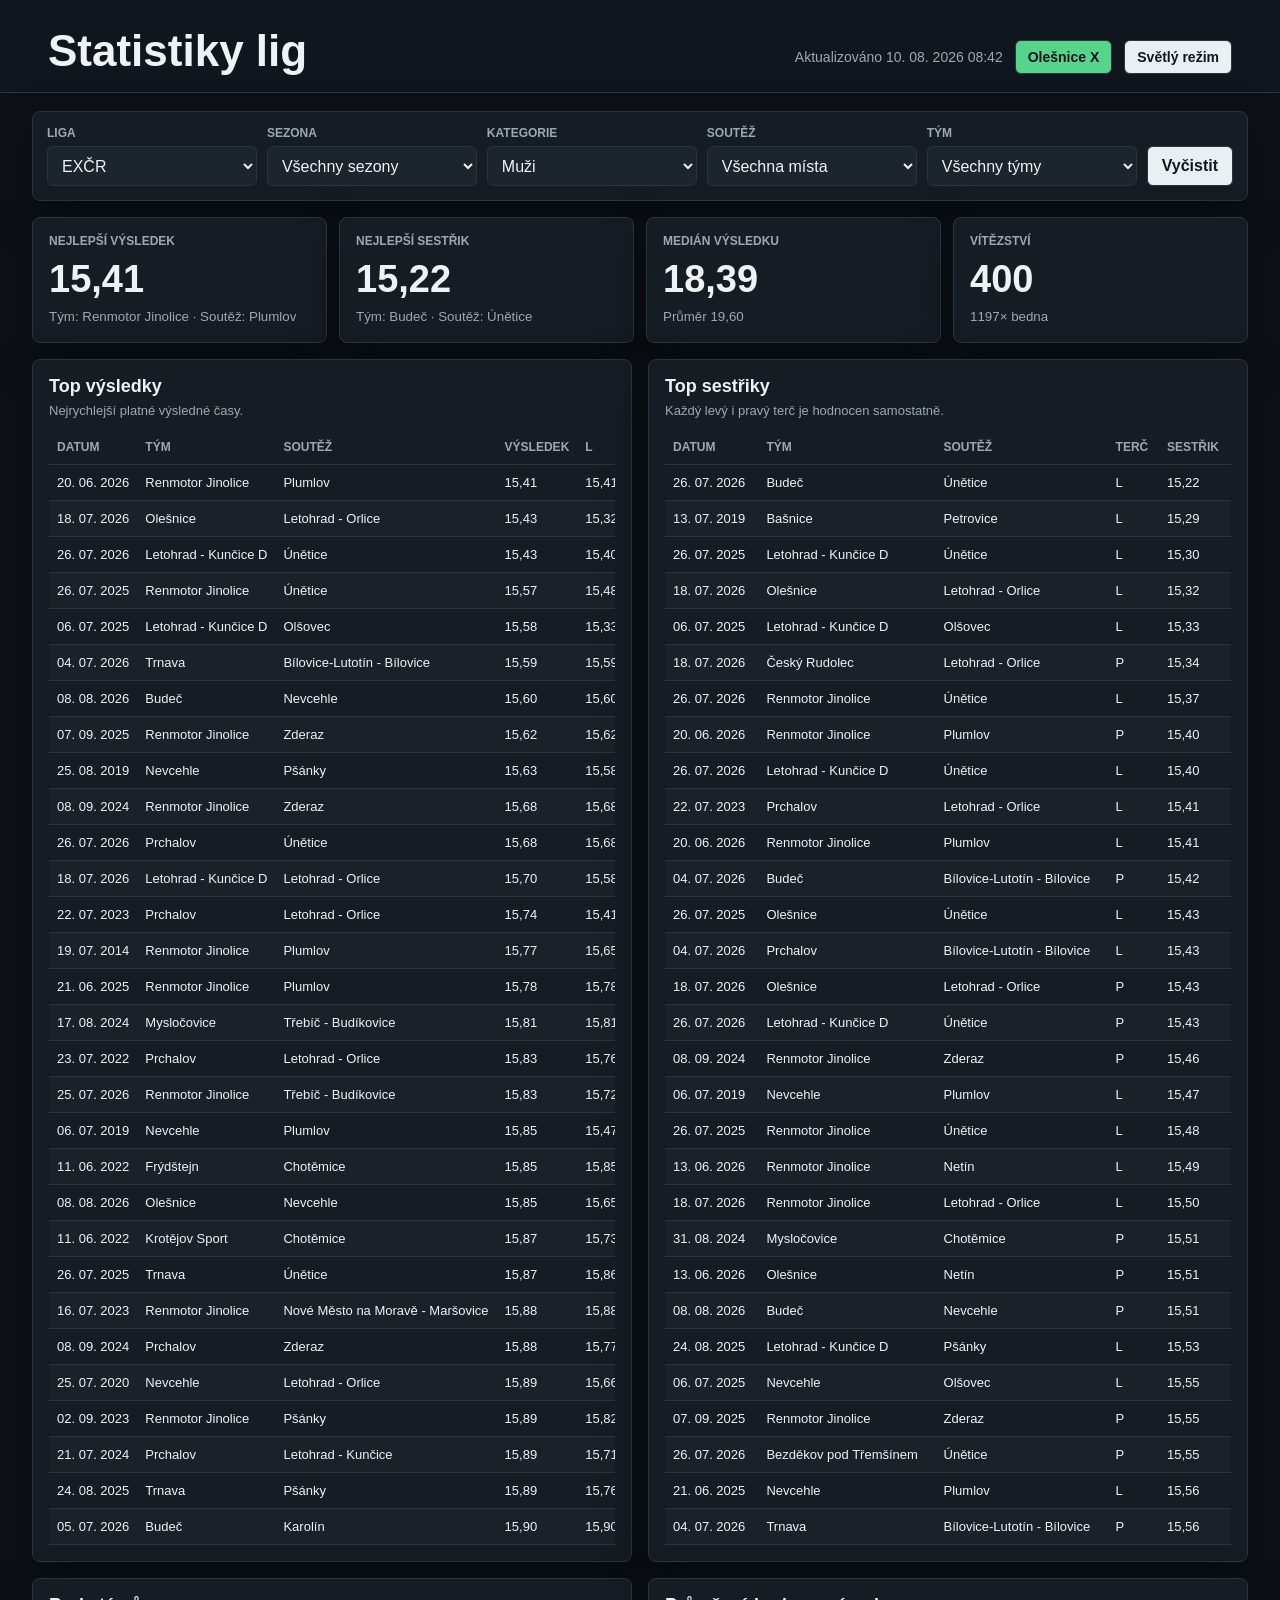
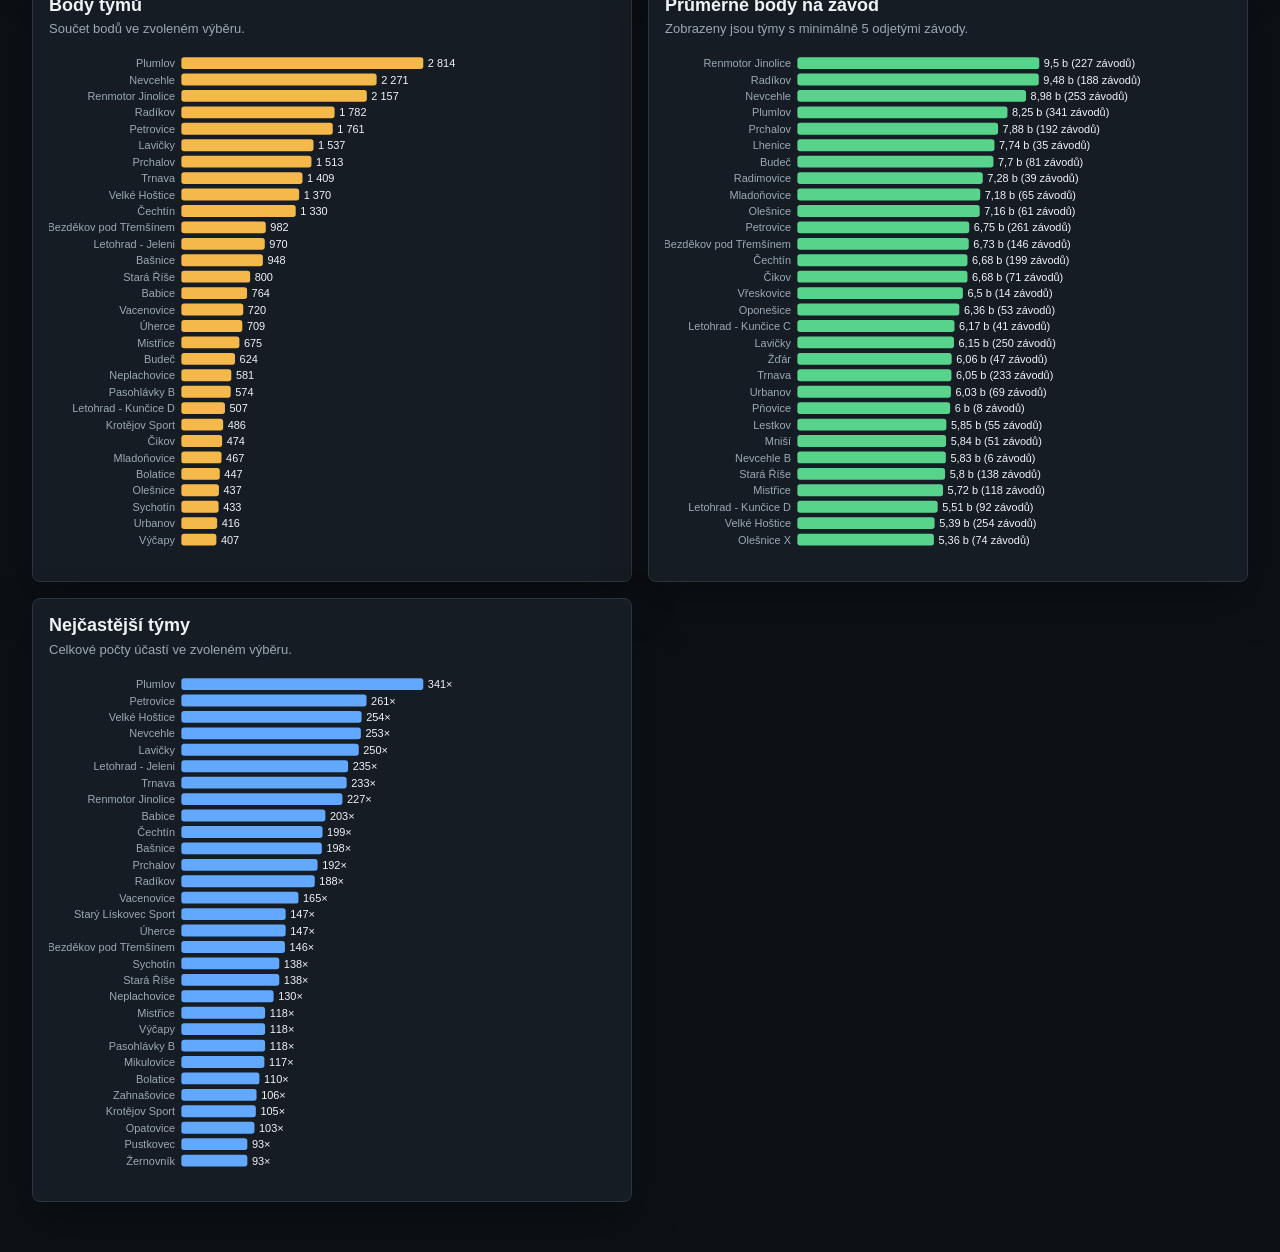
==== firesport/index.html @ e8103fd2 "add results 10082026" ====
<!doctype html>
<html lang="cs">
<head>
  <meta charset="utf-8">
  <meta name="viewport" content="width=device-width,initial-scale=1">
  <meta http-equiv="Cache-Control" content="no-cache, no-store, must-revalidate">
  <meta http-equiv="Pragma" content="no-cache">
  <meta http-equiv="Expires" content="0">
  <meta name="build-version" content="20260810084206">
  <title>Statistiky lig</title>
  <style>
* {
  box-sizing: border-box;
}

:root {
  color-scheme: dark;
  --bg: #0d1116;
  --panel: #161c23;
  --panel-strong: #1c242d;
  --topbar: #10161d;
  --ink: #eef3f6;
  --muted: #9aa9b5;
  --line: #2b3540;
  --axis: #3a4652;
  --blue: #62a8ff;
  --red: #ff6f7b;
  --green: #58d38c;
  --amber: #f5b84b;
  --violet: #b99cff;
  --button-bg: #e8f0f4;
  --button-ink: #10161d;
  --tooltip-bg: #111820;
  --shadow: 0 18px 46px rgba(0, 0, 0, .36);
}

body[data-theme="light"] {
  color-scheme: light;
  --bg: #f5f7f8;
  --panel: #ffffff;
  --panel-strong: #eef3f6;
  --topbar: #ffffff;
  --ink: #172026;
  --muted: #66757f;
  --line: #d8e0e4;
  --axis: #cbd5da;
  --blue: #2468a2;
  --red: #c94d4d;
  --green: #31755a;
  --amber: #b96f24;
  --violet: #7560a8;
  --button-bg: #172026;
  --button-ink: #ffffff;
  --tooltip-bg: #ffffff;
  --shadow: 0 18px 40px rgba(31, 44, 52, .10);
}

body {
  margin: 0;
  min-width: 320px;
  font-family: Arial, Helvetica, sans-serif;
  color: var(--ink);
  background: var(--bg);
}

.topbar {
  display: flex;
  align-items: flex-end;
  justify-content: space-between;
  gap: 24px;
  padding: 28px clamp(18px, 4vw, 48px) 18px;
  background: var(--topbar);
  border-bottom: 1px solid var(--line);
}

.eyebrow {
  margin: 0 0 6px;
  color: var(--green);
  font-size: 13px;
  font-weight: 700;
  text-transform: uppercase;
}

h1, h2, p {
  margin: 0;
}

h1 {
  font-size: clamp(26px, 4vw, 44px);
  line-height: 1.05;
}

h2 {
  font-size: 18px;
  line-height: 1.2;
}

.topbar__meta {
  display: flex;
  align-items: center;
  gap: 12px;
  color: var(--muted);
  font-size: 14px;
  white-space: nowrap;
}

.themeToggle {
  width: auto;
  min-height: 34px;
  padding: 0 12px;
  border-radius: 6px;
}

.dashboardLink {
  display: inline-flex;
  align-items: center;
  min-height: 34px;
  padding: 0 12px;
  border: 1px solid var(--line);
  border-radius: 6px;
  background: var(--green);
  color: #10161d;
  font-size: 14px;
  font-weight: 700;
  text-decoration: none;
}

main {
  width: min(1480px, 100%);
  margin: 0 auto;
  padding: 18px clamp(14px, 3vw, 32px) 34px;
}

.filters {
  display: grid;
  grid-template-columns: repeat(4, minmax(160px, 1fr)) auto;
  gap: 10px;
  align-items: end;
  padding: 14px;
  margin-bottom: 16px;
  background: var(--panel);
  border: 1px solid var(--line);
  border-radius: 8px;
  box-shadow: var(--shadow);
}

label span {
  display: block;
  margin-bottom: 6px;
  color: var(--muted);
  font-size: 12px;
  font-weight: 700;
  text-transform: uppercase;
}

select, button {
  width: 100%;
  min-height: 40px;
  border: 1px solid var(--line);
  border-radius: 6px;
  background: var(--panel-strong);
  color: var(--ink);
  font: inherit;
}

select {
  padding: 0 10px;
}

button {
  padding: 0 14px;
  cursor: pointer;
  font-weight: 700;
  background: var(--button-bg);
  color: var(--button-ink);
}

.kpis {
  display: grid;
  grid-template-columns: repeat(5, minmax(0, 1fr));
  gap: 12px;
  margin-bottom: 16px;
}

.kpi, .panel {
  background: var(--panel);
  border: 1px solid var(--line);
  border-radius: 8px;
  box-shadow: var(--shadow);
}

.kpi {
  min-height: 126px;
  padding: 16px;
}

.kpi span {
  display: block;
  color: var(--muted);
  font-size: 12px;
  font-weight: 700;
  text-transform: uppercase;
}

.kpi strong {
  display: block;
  margin-top: 12px;
  font-size: clamp(26px, 4vw, 38px);
  line-height: 1;
}

.kpi small {
  display: block;
  margin-top: 10px;
  color: var(--muted);
  line-height: 1.35;
}

.grid {
  display: grid;
  grid-template-columns: repeat(2, minmax(0, 1fr));
  gap: 16px;
  margin-bottom: 16px;
}

.grid--main {
  grid-template-columns: 1.35fr 1fr;
}

.panel--wide {
  grid-row: span 2;
}

.panel {
  min-width: 0;
  padding: 16px;
}

.panel__head {
  display: flex;
  align-items: start;
  justify-content: space-between;
  gap: 16px;
  margin-bottom: 12px;
}

.panel__head p {
  margin-top: 5px;
  color: var(--muted);
  font-size: 13px;
}

.panel__head select {
  width: 190px;
}

.chart {
  width: 100%;
  min-height: 285px;
  overflow: hidden;
}

.chart--line {
  min-height: 594px;
}

svg {
  display: block;
  width: 100%;
  height: 100%;
  min-height: inherit;
}

.axis, .gridline {
  stroke: var(--axis);
  stroke-width: 1;
}

.gridline {
  opacity: .65;
}

.axisText {
  fill: #9aa9b5;
  font-size: 12px;
}

.legend {
  display: flex;
  flex-wrap: wrap;
  gap: 10px 16px;
  margin-top: 10px;
  color: var(--muted);
  font-size: 13px;
}

.legend i {
  display: inline-block;
  width: 10px;
  height: 10px;
  margin-right: 6px;
  border-radius: 50%;
  vertical-align: -1px;
}

.tables {
  display: grid;
  grid-template-columns: repeat(2, minmax(0, 1fr));
  gap: 16px;
}

.tableWrap {
  overflow-x: auto;
}

table {
  width: 100%;
  border-collapse: collapse;
  font-size: 13px;
}

th, td {
  padding: 10px 8px;
  border-bottom: 1px solid var(--line);
  text-align: left;
  white-space: nowrap;
}

tbody tr:nth-child(even) {
  background: rgba(255, 255, 255, .025);
}

th {
  color: var(--muted);
  font-size: 12px;
  text-transform: uppercase;
}

.empty {
  display: grid;
  min-height: 220px;
  place-items: center;
  color: var(--muted);
  border: 1px dashed var(--line);
  border-radius: 8px;
}

.tooltip {
  position: fixed;
  z-index: 20;
  pointer-events: none;
  max-width: 260px;
  padding: 9px 10px;
  border: 1px solid var(--line);
  border-radius: 6px;
  background: var(--tooltip-bg);
  color: var(--ink);
  box-shadow: var(--shadow);
  font-size: 13px;
  line-height: 1.35;
}

@media (max-width: 1060px) {
  .filters, .kpis, .grid, .grid--main, .tables {
    grid-template-columns: 1fr 1fr;
  }

  .panel--wide {
    grid-row: auto;
    grid-column: 1 / -1;
  }

  .chart--line {
    min-height: 360px;
  }
}

@media (max-width: 720px) {
  .topbar {
    display: block;
  }

  .topbar__meta {
    margin-top: 12px;
  }

  .filters, .kpis, .grid, .grid--main, .tables {
    grid-template-columns: 1fr;
  }

  .panel__head {
    display: block;
  }

  .panel__head select {
    width: 100%;
    margin-top: 10px;
  }

  .chart, .chart--line {
    min-height: 330px;
  }
}

.filters{grid-template-columns:repeat(5,minmax(140px,1fr)) auto}
.tables{margin-bottom:16px}
.kpis{grid-template-columns:repeat(4,minmax(0,1fr))}
.barLabel{fill:var(--muted);font-size:12px}
.valueLabel{fill:var(--ink);font-size:12px}
.leagueButtons{display:flex;gap:8px}
.leagueButtons button{min-width:74px}
.leagueButtons button.active{background:var(--green);color:#07140d;border-color:var(--green)}
@media(max-width:1060px){.filters,.kpis{grid-template-columns:1fr 1fr}}
@media(max-width:720px){.filters,.kpis{grid-template-columns:1fr}.leagueButtons{width:100%}}
  </style>
</head>
<body data-theme="dark">
  <header class="topbar">
    <div><h1>Statistiky lig</h1></div>
    <div class="topbar__meta">
      <span id="lastUpdated">Aktualizováno 10. 08. 2026 08:42</span>
      <a class="dashboardLink" href="../">Olešnice X</a>
      <button id="themeToggle" class="themeToggle" type="button"><span id="themeToggleText">Světlý režim</span></button>
    </div>
  </header>
  <main>
    <section class="filters" aria-label="Filtry">
      <label><span>Liga</span><select id="leagueFilter"><option value="excr">EXČR</option><option value="onl">ONL</option></select></label>
      <label><span>Sezona</span><select id="seasonFilter"></select></label>
      <label><span>Kategorie</span><select id="categoryFilter"><option value="ADULT_MEN">Muži</option><option value="ADULT_WOMEN">Ženy</option></select></label>
      <label><span>Soutěž</span><select id="eventFilter"></select></label>
      <label><span>Tým</span><select id="teamFilter"></select></label>
      <button id="resetFilters" type="button">Vyčistit</button>
    </section>

    <section class="kpis" aria-label="Souhrn">
      <article class="kpi"><span>Nejlepší výsledek</span><strong id="kpiBestResult">-</strong><small id="kpiBestResultDetail">-</small></article>
      <article class="kpi"><span>Nejlepší sestřik</span><strong id="kpiBestHit">-</strong><small id="kpiBestHitDetail">-</small></article>
      <article class="kpi"><span>Medián výsledku</span><strong id="kpiMedianResult">-</strong><small id="kpiAvgResult">-</small></article>
      <article class="kpi"><span>Vítězství</span><strong id="kpiWins">-</strong><small id="kpiPodiums">-</small></article>
    </section>

    <section class="tables">
      <article class="panel"><div class="panel__head"><div><h2>Top výsledky</h2><p>Nejrychlejší platné výsledné časy.</p></div></div><div class="tableWrap"><table id="topResultsTable"></table></div></article>
      <article class="panel"><div class="panel__head"><div><h2>Top sestřiky</h2><p>Každý levý i pravý terč je hodnocen samostatně.</p></div></div><div class="tableWrap"><table id="topHitsTable"></table></div></article>
    </section>

    <section class="grid">
      <article class="panel"><div class="panel__head"><div><h2>Body týmů</h2><p>Součet bodů ve zvoleném výběru.</p></div></div><div id="pointsChart" class="chart"></div></article>
      <article class="panel"><div class="panel__head"><div><h2>Průměrné body na závod</h2><p>Zobrazeny jsou týmy s minimálně 5 odjetými závody.</p></div></div><div id="averagePointsChart" class="chart"></div></article>
      <article class="panel"><div class="panel__head"><div><h2>Nejčastější týmy</h2><p>Celkové počty účastí ve zvoleném výběru.</p></div></div><div id="teamsChart" class="chart"></div></article>
    </section>
  </main>
  <script>const DATA={"events":[{"l":"excr","y":1996,"id":"00r7sznyw00hqz549dpbfftng2","n":"Memoriál Josefa Spurného","d":"1996-05-25","p":"Brněnec","u":"https://firesport.cz/ligy/excr/souteze/pu/brnenec-1996_00r7sznyw00hqz549dpbfftng2/vysledky"},{"l":"excr","y":1996,"id":"00r8y180w0xbv2p6ysnsxkgvrw","n":"Pohár vítězů pohárů","d":"1996-06-08","p":"Karolinka","u":"https://firesport.cz/ligy/excr/souteze/pu/karolinka-1996_00r8y180w0xbv2p6ysnsxkgvrw/vysledky"},{"l":"excr","y":1996,"id":"00r9g211w09g1sxvp5a4wrm2n2","n":"O černého výra","d":"1996-06-15","p":"Olomouc - Černovír","u":"https://firesport.cz/ligy/excr/souteze/pu/olomouc-cernovir-1996_00r9g211w09g1sxvp5a4wrm2n2/vysledky"},{"l":"excr","y":1996,"id":"00r9jmdrw0qa7s6ad1zn083cam","n":"O putovní pohár SDH Trnov","d":"1996-06-16","p":"Trnov","u":"https://firesport.cz/ligy/excr/souteze/pu/trnov-1996_00r9jmdrw0qa7s6ad1zn083cam/vysledky"},{"l":"excr","y":1996,"id":"00ram3k3w0zq72b1drdtkrn0xv","n":"O putovní pohár Nové Vsi","d":"1996-06-29","p":"Ostrava - Nová Ves","u":"https://firesport.cz/ligy/excr/souteze/pu/ostrava-nova-ves-1996_00ram3k3w0zq72b1drdtkrn0xv/vysledky"},{"l":"excr","y":1996,"id":"00rapnztw077cdqez582wkr5kn","n":"O putovní pohár SDH","d":"1996-06-30","p":"Radíkov","u":"https://firesport.cz/ligy/excr/souteze/pu/radikov-1996_00rapnztw077cdqez582wkr5kn/vysledky"},{"l":"excr","y":1996,"id":"00rb64c4w0ecg7z2tdzexy6gbm","n":"O pohár SDH","d":"1996-07-06","p":"Velké Hoštice","u":"https://firesport.cz/ligy/excr/souteze/pu/velke-hostice-1996_00rb64c4w0ecg7z2tdzexy6gbm/vysledky"},{"l":"excr","y":1996,"id":"00rbr555w05w12b4w6e7b8rfck","n":"Memoriál Mikuláše Bábika a Memoriál Josefa Valíčka","d":"1996-07-13","p":"Vacenovice","u":"https://firesport.cz/ligy/excr/souteze/pu/vacenovice-1996_00rbr555w05w12b4w6e7b8rfck/vysledky"},{"l":"excr","y":1996,"id":"00rbtqhww0ej02kerbv2s50bsa","n":"Putovní pohár starosty obce","d":"1996-07-14","p":"Mistřice","u":"https://firesport.cz/ligy/excr/souteze/pu/mistrice-1996_00rbtqhww0ej02kerbv2s50bsa/vysledky"},{"l":"excr","y":1996,"id":"00rcw6q7w0jr33017vc16yr775","n":"O putovní pohár starosty SDH","d":"1996-07-27","p":"Studénka - Butovice","u":"https://firesport.cz/ligy/excr/souteze/pu/studenka-butovice-1996_00rcw6q7w0jr33017vc16yr775/vysledky"},{"l":"excr","y":1996,"id":"00rej92aw0ym2rmjx8hyy9f4an","n":"Extraliga České republiky v požárním útoku","d":"1996-08-17","p":"Mikulovice","u":"https://firesport.cz/ligy/excr/souteze/pu/mikulovice-1996_00rej92aw0ym2rmjx8hyy9f4an/vysledky"},{"l":"excr","y":1996,"id":"00remvf1w0xfrpjz8w4zr9e3bv","n":"O pohár starosty obce","d":"1996-08-18","p":"Sádek","u":"https://firesport.cz/ligy/excr/souteze/pu/sadek-1996_00remvf1w0xfrpjz8w4zr9e3bv/vysledky"},{"l":"excr","y":1996,"id":"00rf49vbw0mn3pzk45g28b4wta","n":"Sychrovský pohár","d":"1996-08-24","p":"Radimovice","u":"https://firesport.cz/ligy/excr/souteze/pu/radimovice-1996_00rf49vbw0mn3pzk45g28b4wta/vysledky"},{"l":"excr","y":1996,"id":"00rgaxt4w0cng4r9gykscgb2y0","n":"O pohár SDH","d":"1996-09-08","p":"Tečovice","u":"https://firesport.cz/ligy/excr/souteze/pu/tecovice-1996_00rgaxt4w0cng4r9gykscgb2y0/vysledky"},{"l":"excr","y":1997,"id":"00s5n94kw0gf145h1d27q63nh1","n":"Memoriál Josefa Spurného","d":"1997-05-31","p":"Brněnec","u":"https://firesport.cz/ligy/excr/souteze/pu/brnenec-1997_00s5n94kw0gf145h1d27q63nh1/vysledky"},{"l":"excr","y":1997,"id":"00s679xmw03e15s8e4kagn2amq","n":"Pohár vítězů pohárů","d":"1997-06-07","p":"Karolinka","u":"https://firesport.cz/ligy/excr/souteze/pu/karolinka-1997_00s679xmw03e15s8e4kagn2amq/vysledky"},{"l":"excr","y":1997,"id":"00s69wabw01tf4489680et0tbc","n":"O putovní pohár SDH Bludov","d":"1997-06-08","p":"Bludov","u":"https://firesport.cz/ligy/excr/souteze/pu/bludov-1997_00s69wabw01tf4489680et0tbc/vysledky"},{"l":"excr","y":1997,"id":"00s7xc8qw0j51n8mwb1zq0j7fe","n":"O putovní pohár starosty SDH","d":"1997-06-28","p":"Studénka - Butovice","u":"https://firesport.cz/ligy/excr/souteze/pu/studenka-butovice-1997_00s7xc8qw0j51n8mwb1zq0j7fe/vysledky"},{"l":"excr","y":1997,"id":"00s7zynew09aq8zvcan00vm2mm","n":"O pohár starosty SDH","d":"1997-06-29","p":"Radíkov","u":"https://firesport.cz/ligy/excr/souteze/pu/radikov-1997_00s7zynew09aq8zvcan00vm2mm/vysledky"},{"l":"excr","y":1997,"id":"00s8fd1rw0njps39292wypf85v","n":"O putovní pohár Nové Vsi","d":"1997-07-05","p":"Ostrava - Nová Ves","u":"https://firesport.cz/ligy/excr/souteze/pu/ostrava-nova-ves-1997_00s8fd1rw0njps39292wypf85v/vysledky"},{"l":"excr","y":1997,"id":"00s8hzefw0pqm6rvphrc5v7grk","n":"O pohár SDH","d":"1997-07-06","p":"Velké Hoštice","u":"https://firesport.cz/ligy/excr/souteze/pu/velke-hostice-1997_00s8hzefw0pqm6rvphrc5v7grk/vysledky"},{"l":"excr","y":1997,"id":"00sb9gyxw015r374f0w8qnsw5x","n":"Extraliga České republiky v požárním útoku","d":"1997-08-09","p":"Mikulovice","u":"https://firesport.cz/ligy/excr/souteze/pu/mikulovice-1997_00sb9gyxw015r374f0w8qnsw5x/vysledky"},{"l":"excr","y":1997,"id":"00sbvhqyw02stakk3h4a47nxdg","n":"Kunčický pohár","d":"1997-08-16","p":"Letohrad - Kunčice","u":"https://firesport.cz/ligy/excr/souteze/pu/letohrad-kuncice-1997_00sbvhqyw02stakk3h4a47nxdg/vysledky"},{"l":"excr","y":1997,"id":"00sby44nw00k462gcdxy0b1w5d","n":"O pohár starosty obce","d":"1997-08-17","p":"Sádek","u":"https://firesport.cz/ligy/excr/souteze/pu/sadek-1997_00sby44nw00k462gcdxy0b1w5d/vysledky"},{"l":"excr","y":1997,"id":"00scdjgzw09yb1frfsd3ttwczj","n":"Sychrovský pohár","d":"1997-08-23","p":"Radimovice","u":"https://firesport.cz/ligy/excr/souteze/pu/radimovice-1997_00scdjgzw09yb1frfsd3ttwczj/vysledky"},{"l":"excr","y":1997,"id":"00sdhm31w03rx893sqmt04kg4q","n":"Extraliga České republiky v požárním útoku","d":"1997-09-06","p":"Bystřice pod Hostýnem - Rychlov","u":"https://firesport.cz/ligy/excr/souteze/pu/bystrice-pod-hostynem-rychlov-1997_00sdhm31w03rx893sqmt04kg4q/vysledky"},{"l":"excr","y":1997,"id":"00sdm6frw0a4w5kjtn20t8axg7","n":"Pohár starosty obce Mistřice","d":"1997-09-07","p":"Mistřice","u":"https://firesport.cz/ligy/excr/souteze/pu/mistrice-1997_00sdm6frw0a4w5kjtn20t8axg7/vysledky"},{"l":"excr","y":1997,"id":"00se3mw2w0kan6k733xaxcew01","n":"Memoriál Mikuláše Bábika a Memoriál Josefa Valíčka","d":"1997-09-13","p":"Vacenovice","u":"https://firesport.cz/ligy/excr/souteze/pu/vacenovice-1997_00se3mw2w0kan6k733xaxcew01/vysledky"},{"l":"excr","y":1998,"id":"00t2yht7w057z5r16mq8nj58g1","n":"Pohár vítězů pohárů","d":"1998-05-30","p":"Karolinka","u":"https://firesport.cz/ligy/excr/souteze/pu/karolinka-1998_00t2yht7w057z5r16mq8nj58g1/vysledky"},{"l":"excr","y":1998,"id":"00t3gjk8w0n3eesgrex1snsa1q","n":"Memoriál Josefa Spurného","d":"1998-06-06","p":"Brněnec","u":"https://firesport.cz/ligy/excr/souteze/pu/brnenec-1998_00t3gjk8w0n3eesgrex1snsa1q/vysledky"},{"l":"excr","y":1998,"id":"00t56mybw096sm4nwb6aaswbzc","n":"Putovní pohár Obecního úřadu Opatovice","d":"1998-06-27","p":"Opatovice","u":"https://firesport.cz/ligy/excr/souteze/pu/opatovice-1998_00t56mybw096sm4nwb6aaswbzc/vysledky"},{"l":"excr","y":1998,"id":"00t597b2w0cwyj17sjn60tjr6v","n":"O putovní pohár SDH","d":"1998-06-28","p":"Radíkov","u":"https://firesport.cz/ligy/excr/souteze/pu/radikov-1998_00t597b2w0cwyj17sjn60tjr6v/vysledky"},{"l":"excr","y":1998,"id":"00t6apgdw0kdfn56w3prmkmgbe","n":"Memoriál Mikuláše Bábika a Memoriál Josefa Valíčka","d":"1998-07-11","p":"Vacenovice","u":"https://firesport.cz/ligy/excr/souteze/pu/vacenovice-1998_00t6apgdw0kdfn56w3prmkmgbe/vysledky"},{"l":"excr","y":1998,"id":"00t6d8x4w0pqtj5ekzc786k4n5","n":"Pohár starosty obce Mistřice","d":"1998-07-12","p":"Mistřice","u":"https://firesport.cz/ligy/excr/souteze/pu/mistrice-1998_00t6d8x4w0pqtj5ekzc786k4n5/vysledky"},{"l":"excr","y":1998,"id":"00t6wq9ew0ev904mm6d5arye38","n":"O pohár SDH","d":"1998-07-18","p":"Velké Hoštice","u":"https://firesport.cz/ligy/excr/souteze/pu/velke-hostice-1998_00t6wq9ew0ev904mm6d5arye38/vysledky"},{"l":"excr","y":1998,"id":"00t94tdjw0dwbkz120w4bqj3kq","n":"O pohár starosty obce","d":"1998-08-15","p":"Sádek","u":"https://firesport.cz/ligy/excr/souteze/pu/sadek-1998_00t94tdjw0dwbkz120w4bqj3kq/vysledky"},{"l":"excr","y":1998,"id":"00t97ct9w0rnhcb2b5kjyb878t","n":"Soutěž v požárním útoku","d":"1998-08-16","p":"Velké Meziříčí","u":"https://firesport.cz/ligy/excr/souteze/pu/velke-mezirici-1998_00t97ct9w0rnhcb2b5kjyb878t/vysledky"},{"l":"excr","y":1998,"id":"00t9pv6kw0cznwqn8ymw8j20qd","n":"Sychrovský pohár","d":"1998-08-22","p":"Radimovice","u":"https://firesport.cz/ligy/excr/souteze/pu/radimovice-1998_00t9pv6kw0cznwqn8ymw8j20qd/vysledky"},{"l":"excr","y":1998,"id":"00tatwrnw0s1krkak94g2tqhs9","n":"Extraliga České republiky v požárním útoku","d":"1998-09-05","p":"Bystřice pod Hostýnem - Rychlov","u":"https://firesport.cz/ligy/excr/souteze/pu/bystrice-pod-hostynem-rychlov-1998_00tatwrnw0s1krkak94g2tqhs9/vysledky"},{"l":"excr","y":1998,"id":"00taxf5cw0hv3rw3gaehrvraxc","n":"O pohár starosty obvodu Ostrava-Nová Ves","d":"1998-09-06","p":"Ostrava - Nová Ves","u":"https://firesport.cz/ligy/excr/souteze/pu/ostrava-nova-ves-1998_00taxf5cw0hv3rw3gaehrvraxc/vysledky"},{"l":"excr","y":1998,"id":"00tbcxhpw0wmyr50h5xf8vvwf0","n":"Pohár starosty města Třebíče","d":"1998-09-12","p":"Trhové Sviny - Třebíčko","u":"https://firesport.cz/ligy/excr/souteze/pu/trhove-sviny-trebicko-1998_00tbcxhpw0wmyr50h5xf8vvwf0/vysledky"},{"l":"excr","y":1999,"id":"00v07tfvw0tgpffhdanedf4kn8","n":"O pohár starosty Starého Lískovce","d":"1999-05-29","p":"Brno - Starý Lískovec","u":"https://firesport.cz/ligy/excr/souteze/pu/brno-stary-liskovec-1999_00v07tfvw0tgpffhdanedf4kn8/vysledky"},{"l":"excr","y":1999,"id":"00v0acwjw0sbg8hckfcmhzcbzc","n":"Memoriál Josefa Spurného","d":"1999-05-30","p":"Brněnec","u":"https://firesport.cz/ligy/excr/souteze/pu/brnenec-1999_00v0acwjw0sbg8hckfcmhzcbzc/vysledky"},{"l":"excr","y":1999,"id":"00v0sv8ww0my34tzeet6cj68pd","n":"Pohár vítězů pohárů","d":"1999-06-05","p":"Karolinka","u":"https://firesport.cz/ligy/excr/souteze/pu/karolinka-1999_00v0sv8ww0my34tzeet6cj68pd/vysledky"},{"l":"excr","y":1999,"id":"00v2fxkzw0n02817zabmdp69jx","n":"O putovní pohár obecního zastupitelstva","d":"1999-06-26","p":"Opatovice","u":"https://firesport.cz/ligy/excr/souteze/pu/opatovice-1999_00v2fxkzw0n02817zabmdp69jx/vysledky"},{"l":"excr","y":1999,"id":"00v2jg0pw00dkz11hrys1y9thm","n":"Putovní pohár SDH Radíkov","d":"1999-06-27","p":"Radíkov","u":"https://firesport.cz/ligy/excr/souteze/pu/radikov-1999_00v2jg0pw00dkz11hrys1y9thm/vysledky"},{"l":"excr","y":1999,"id":"00v31yd0w06gqyxb9my53sf2p7","n":"O pohár SDH Rychlov","d":"1999-07-03","p":"Bystřice pod Hostýnem - Rychlov","u":"https://firesport.cz/ligy/excr/souteze/pu/bystrice-pod-hostynem-rychlov-1999_00v31yd0w06gqyxb9my53sf2p7/vysledky"},{"l":"excr","y":1999,"id":"00v34gsqw0vwwf9f3h350sh21j","n":"O pohár SDH","d":"1999-07-04","p":"Velké Hoštice","u":"https://firesport.cz/ligy/excr/souteze/pu/velke-hostice-1999_00v34gsqw0vwwf9f3h350sh21j/vysledky"},{"l":"excr","y":1999,"id":"00v3736ew0j3ddjjcwdfb23htr","n":"O pohár starosty obvodu Ostrava-Nová Ves","d":"1999-07-05","p":"Ostrava - Polanka nad Odrou","u":"https://firesport.cz/ligy/excr/souteze/pu/ostrava-polanka-nad-odrou-1999_00v3736ew0j3ddjjcwdfb23htr/vysledky"},{"l":"excr","y":1999,"id":"00v3kz61w0vzy1cbm737gyc745","n":"Memoriál Mikuláše Bábika a Memoriál Josefa Valíčka","d":"1999-07-10","p":"Vacenovice","u":"https://firesport.cz/ligy/excr/souteze/pu/vacenovice-1999_00v3kz61w0vzy1cbm737gyc745/vysledky"},{"l":"excr","y":1999,"id":"00v45zz2w0sce7f0dwk7q91pw4","n":"O putovní pohár SDH Petrovice","d":"1999-07-17","p":"Petrovice","u":"https://firesport.cz/ligy/excr/souteze/pu/petrovice-1999_00v45zz2w0sce7f0dwk7q91pw4/vysledky"},{"l":"excr","y":1999,"id":"00v48jbsw0bhcjfca2gfpn33pb","n":"O pohár starosty obce Čechtín","d":"1999-07-18","p":"Čechtín","u":"https://firesport.cz/ligy/excr/souteze/pu/cechtin-1999_00v48jbsw0bhcjfca2gfpn33pb/vysledky"},{"l":"excr","y":1999,"id":"00v6gnfxw09fnpsn85xbhfrxzr","n":"O pohár starosty obce","d":"1999-08-15","p":"Sádek","u":"https://firesport.cz/ligy/excr/souteze/pu/sadek-1999_00v6gnfxw09fnpsn85xbhfrxzr/vysledky"},{"l":"excr","y":1999,"id":"00v703w7w0pe45p6jdv0m6pb2f","n":"Sychrovský pohár","d":"1999-08-21","p":"Radimovice","u":"https://firesport.cz/ligy/excr/souteze/pu/radimovice-1999_00v703w7w0pe45p6jdv0m6pb2f/vysledky"},{"l":"excr","y":2000,"id":"00vxh35fw01gd846jta0aq2p9s","n":"O pohár starosty Starého Lískovce","d":"2000-05-27","p":"Brno - Starý Lískovec","u":"https://firesport.cz/ligy/excr/souteze/pu/brno-stary-liskovec-2000_00vxh35fw01gd846jta0aq2p9s/vysledky"},{"l":"excr","y":2000,"id":"00vxknj6w0axk72df64vfs4m4j","n":"Memoriál Josefa Spurného","d":"2000-05-28","p":"Brněnec","u":"https://firesport.cz/ligy/excr/souteze/pu/brnenec-2000_00vxknj6w0axk72df64vfs4m4j/vysledky"},{"l":"excr","y":2000,"id":"00vy33ygw0276v6x3hwg5530hp","n":"Pohár vítězů pohárů","d":"2000-06-03","p":"Karolinka","u":"https://firesport.cz/ligy/excr/souteze/pu/karolinka-2000_00vy33ygw0276v6x3hwg5530hp/vysledky"},{"l":"excr","y":2000,"id":"00vy5pb7w0kdcn2p9t0jmk9kat","n":"O putovní pohár SDH Babice","d":"2000-06-04","p":"Kelč - Babice","u":"https://firesport.cz/ligy/excr/souteze/pu/kelc-babice-2000_00vy5pb7w0kdcn2p9t0jmk9kat/vysledky"},{"l":"excr","y":2000,"id":"00vzs69kw083336engbe3rgvb3","n":"O putovní pohár obecního zastupitelstva","d":"2000-06-24","p":"Opatovice","u":"https://firesport.cz/ligy/excr/souteze/pu/opatovice-2000_00vzs69kw083336engbe3rgvb3/vysledky"},{"l":"excr","y":2000,"id":"00vzvrpaw07pneeq2pr5b80snj","n":"Putovní pohár SDH Radíkov","d":"2000-06-25","p":"Radíkov","u":"https://firesport.cz/ligy/excr/souteze/pu/radikov-2000_00vzvrpaw07pneeq2pr5b80snj/vysledky"},{"l":"excr","y":2000,"id":"00w0x7vnw0hg52np83czybe8rs","n":"Memoriál Mikuláše Bábika a Memoriál Josefa Valíčka","d":"2000-07-08","p":"Vacenovice","u":"https://firesport.cz/ligy/excr/souteze/pu/vacenovice-2000_00w0x7vnw0hg52np83czybe8rs/vysledky"},{"l":"excr","y":2000,"id":"00w0zt8cw0gtjkbb2eg7prcfb1","n":"O putovní pohár starosty obce Mistřice","d":"2000-07-09","p":"Mistřice","u":"https://firesport.cz/ligy/excr/souteze/pu/mistrice-2000_00w0zt8cw0gtjkbb2eg7prcfb1/vysledky"},{"l":"excr","y":2000,"id":"00w1f8mpw098fseky36nfbptmb","n":"O pohár SDH Výčapy","d":"2000-07-15","p":"Výčapy","u":"https://firesport.cz/ligy/excr/souteze/pu/vycapy-2000_00w1f8mpw098fseky36nfbptmb/vysledky"},{"l":"excr","y":2000,"id":"00w1hv1dw0czvmbnpef76ttsqz","n":"O putovní pohár SDH Petrovice","d":"2000-07-16","p":"Petrovice","u":"https://firesport.cz/ligy/excr/souteze/pu/petrovice-2000_00w1hv1dw0czvmbnpef76ttsqz/vysledky"},{"l":"excr","y":2000,"id":"00w3qbrtw0wzaz9763rxnpa9hc","n":"Pohár SDH Rychlov","d":"2000-08-12","p":"Bystřice pod Hostýnem - Rychlov","u":"https://firesport.cz/ligy/excr/souteze/pu/bystrice-pod-hostynem-rychlov-2000_00w3qbrtw0wzaz9763rxnpa9hc/vysledky"},{"l":"excr","y":2000,"id":"00w3sy5hw0n4y1vq6t4xrk1egq","n":"O pohár starosty obvodu Ostrava-Nová Ves","d":"2000-08-13","p":"Ostrava - Nová Ves","u":"https://firesport.cz/ligy/excr/souteze/pu/ostrava-nova-ves-2000_00w3sy5hw0n4y1vq6t4xrk1egq/vysledky"},{"l":"excr","y":2000,"id":"00w49chvw0s5zg95rrx7trhrps","n":"O pohár SDH Trnov, RK","d":"2000-08-19","p":"Trnov","u":"https://firesport.cz/ligy/excr/souteze/pu/trnov-2000_00w49chvw0s5zg95rrx7trhrps/vysledky"},{"l":"excr","y":2000,"id":"00w4byyjw0f4fthhmq51ep6vmx","n":"Kunčický pohár","d":"2000-08-20","p":"Letohrad - Kunčice","u":"https://firesport.cz/ligy/excr/souteze/pu/letohrad-kuncice-2000_00w4byyjw0f4fthhmq51ep6vmx/vysledky"},{"l":"excr","y":2001,"id":"00wtzgmhw0rapp8c0h3tqqpfg4","n":"Memoriál Josefa Spurného","d":"2001-05-28","p":"Brněnec","u":"https://firesport.cz/ligy/excr/souteze/pu/brnenec-2001_00wtzgmhw0rapp8c0h3tqqpfg4/vysledky"},{"l":"excr","y":2001,"id":"00wvccm4w0wh17rz258efpypab","n":"Pohár vítězů pohárů","d":"2001-06-02","p":"Karolinka","u":"https://firesport.cz/ligy/excr/souteze/pu/karolinka-2001_00wvccm4w0wh17rz258efpypab/vysledky"},{"l":"excr","y":2001,"id":"00wvez0vw0tn8gg71d5y1dn07w","n":"O pohár starosty města","d":"2001-06-03","p":"Plumlov","u":"https://firesport.cz/ligy/excr/souteze/pu/plumlov-2001_00wvez0vw0tn8gg71d5y1dn07w/vysledky"},{"l":"excr","y":2001,"id":"00wx2ez7w0p42xztwrby84e5f9","n":"Putovní pohár Obecního úřadu Opatovice","d":"2001-06-23","p":"Opatovice","u":"https://firesport.cz/ligy/excr/souteze/pu/opatovice-2001_00wx2ez7w0p42xztwrby84e5f9/vysledky"},{"l":"excr","y":2001,"id":"00wx51byw0wnfk7n774yqxgcnf","n":"Putovní pohár SDH Radíkov","d":"2001-06-24","p":"Radíkov","u":"https://firesport.cz/ligy/excr/souteze/pu/radikov-2001_00wx51byw0wnfk7n774yqxgcnf/vysledky"},{"l":"excr","y":2001,"id":"00wxmfr8w0tkf8x82rhaha7pce","n":"O pohár starosty obvodu Ostrava-Nová Ves","d":"2001-06-30","p":"Ostrava - Nová Ves","u":"https://firesport.cz/ligy/excr/souteze/pu/ostrava-nova-ves-2001_00wxmfr8w0tkf8x82rhaha7pce/vysledky"},{"l":"excr","y":2001,"id":"00wxq24zw07eakzr6vfm6r60z0","n":"O pohár SDH Velké Hoštice, OP","d":"2001-07-01","p":"Velké Hoštice","u":"https://firesport.cz/ligy/excr/souteze/pu/velke-hostice-2001_00wxq24zw07eakzr6vfm6r60z0/vysledky"},{"l":"excr","y":2001,"id":"00wy6gh9w0db295e97r7k6j22t","n":"Memoriál Mikuláše Bábika a Memoriál Josefa Valíčka","d":"2001-07-07","p":"Vacenovice","u":"https://firesport.cz/ligy/excr/souteze/pu/vacenovice-2001_00wy6gh9w0db295e97r7k6j22t/vysledky"},{"l":"excr","y":2001,"id":"00wy92y0w0t8vkve6021s1be8q","n":"O putovní pohár starosty obce Mistřice","d":"2001-07-08","p":"Mistřice","u":"https://firesport.cz/ligy/excr/souteze/pu/mistrice-2001_00wy92y0w0t8vkve6021s1be8q/vysledky"},{"l":"excr","y":2001,"id":"00wyrhaaw000gx1s0v15yvkxbz","n":"O pohár SDH Výčapy","d":"2001-07-14","p":"Výčapy","u":"https://firesport.cz/ligy/excr/souteze/pu/vycapy-2001_00wyrhaaw000gx1s0v15yvkxbz/vysledky"},{"l":"excr","y":2001,"id":"00wyv3q1w0yxcecm1tp6z15822","n":"O putovní pohár SDH Petrovice","d":"2001-07-15","p":"Petrovice","u":"https://firesport.cz/ligy/excr/souteze/pu/petrovice-2001_00wyv3q1w0yxcecm1tp6z15822/vysledky"},{"l":"excr","y":2001,"id":"00x10meew0487avse6aedjxpmq","n":"Pohár SDH Rychlov","d":"2001-08-11","p":"Bystřice pod Hostýnem - Rychlov","u":"https://firesport.cz/ligy/excr/souteze/pu/bystrice-pod-hostynem-rychlov-2001_00x10meew0487avse6aedjxpmq/vysledky"},{"l":"excr","y":2001,"id":"00x136v5w0p0pmm4yzw51n9qdn","n":"O putovní pohár SDH Babice","d":"2001-08-12","p":"Kelč - Babice","u":"https://firesport.cz/ligy/excr/souteze/pu/kelc-babice-2001_00x136v5w0p0pmm4yzw51n9qdn/vysledky"},{"l":"excr","y":2001,"id":"00x1jn7fw03yz4et0temsd6zae","n":"Kunčický pohár","d":"2001-08-18","p":"Letohrad - Kunčice","u":"https://firesport.cz/ligy/excr/souteze/pu/letohrad-kuncice-2001_00x1jn7fw03yz4et0temsd6zae/vysledky"},{"l":"excr","y":2002,"id":"00xr3mgqw0b7hzxm1cs7492t0h","n":"Memoriál Josefa Spurného","d":"2002-05-25","p":"Brněnec","u":"https://firesport.cz/ligy/excr/souteze/pu/brnenec-2002_00xr3mgqw0b7hzxm1cs7492t0h/vysledky"},{"l":"excr","y":2002,"id":"00xs7p2sw02ywrwdz1514we54k","n":"Pohár starosty města Bojkovic","d":"2002-06-08","p":"Bojkovice","u":"https://firesport.cz/ligy/excr/souteze/pu/bojkovice-2002_00xs7p2sw02ywrwdz1514we54k/vysledky"},{"l":"excr","y":2002,"id":"00xsspvtw0cc5fw8n8k4wjsy2n","n":"O putovní pohár starosty obce Nová Ves","d":"2002-06-15","p":"Ostrava - Nová Ves","u":"https://firesport.cz/ligy/excr/souteze/pu/ostrava-nova-ves-2002_00xsspvtw0cc5fw8n8k4wjsy2n/vysledky"},{"l":"excr","y":2002,"id":"00xsw98hw02wqwa55zmx98v3hg","n":"O pohár starosty města","d":"2002-06-16","p":"Plumlov","u":"https://firesport.cz/ligy/excr/souteze/pu/plumlov-2002_00xsw98hw02wqwa55zmx98v3hg/vysledky"},{"l":"excr","y":2002,"id":"00xtxrdww0g3egxr34zd3hr1r9","n":"O putovní pohár obecního zastupitelstva","d":"2002-06-29","p":"Opatovice","u":"https://firesport.cz/ligy/excr/souteze/pu/opatovice-2002_00xtxrdww0g3egxr34zd3hr1r9/vysledky"},{"l":"excr","y":2002,"id":"00xv0atkw0djzyhbzsbhp2rpsy","n":"Putovní pohár SDH Radíkov","d":"2002-06-30","p":"Radíkov","u":"https://firesport.cz/ligy/excr/souteze/pu/radikov-2002_00xv0atkw0djzyhbzsbhp2rpsy/vysledky"},{"l":"excr","y":2002,"id":"00xvfs6xw00f8jqxf0mbzbt0av","n":"Pohár k 60. výročí založení SDH","d":"2002-07-06","p":"Mikulovice","u":"https://firesport.cz/ligy/excr/souteze/pu/mikulovice-2002_00xvfs6xw00f8jqxf0mbzbt0av/vysledky"},{"l":"excr","y":2002,"id":"00xvjbkmw0110pm4njr6mf5x74","n":"Putovní pohár SDH Petrovice","d":"2002-07-07","p":"Petrovice","u":"https://firesport.cz/ligy/excr/souteze/pu/petrovice-2002_00xvjbkmw0110pm4njr6mf5x74/vysledky"},{"l":"excr","y":2002,"id":"00xw1szyw0ajhx1xkcn6mjf4gy","n":"Memoriál Mikuláše Bábíka","d":"2002-07-13","p":"Vacenovice","u":"https://firesport.cz/ligy/excr/souteze/pu/vacenovice-2002_00xw1szyw0ajhx1xkcn6mjf4gy/vysledky"},{"l":"excr","y":2002,"id":"00xw4ccnw0dn95zqm19j5pday9","n":"Putovní pohár starosty obce Mistřice","d":"2002-07-14","p":"Mistřice","u":"https://firesport.cz/ligy/excr/souteze/pu/mistrice-2002_00xw4ccnw0dn95zqm19j5pday9/vysledky"},{"l":"excr","y":2002,"id":"00xwktrzw0pzyt8kkd16hpkr35","n":"O pohár starosty obce","d":"2002-07-20","p":"Úherce","u":"https://firesport.cz/ligy/excr/souteze/pu/uherce-2002_00xwktrzw0pzyt8kkd16hpkr35/vysledky"},{"l":"excr","y":2002,"id":"00xy9x42w0jqfhznbzt28ve7mj","n":"Pohár SDH Rychlov","d":"2002-08-10","p":"Bystřice pod Hostýnem - Rychlov","u":"https://firesport.cz/ligy/excr/souteze/pu/bystrice-pod-hostynem-rychlov-2002_00xy9x42w0jqfhznbzt28ve7mj/vysledky"},{"l":"excr","y":2002,"id":"00xycfgsw0zp200z40bjbkgpnm","n":"O pohár starosty SDH Babice","d":"2002-08-11","p":"Kelč - Babice","u":"https://firesport.cz/ligy/excr/souteze/pu/kelc-babice-2002_00xycfgsw0zp200z40bjbkgpnm/vysledky"},{"l":"excr","y":2002,"id":"00xyvxx3w081ffzyvqh1vtwfvd","n":"Kunčický pohár","d":"2002-08-17","p":"Letohrad - Kunčice","u":"https://firesport.cz/ligy/excr/souteze/pu/letohrad-kuncice-2002_00xyvxx3w081ffzyvqh1vtwfvd/vysledky"},{"l":"excr","y":2003,"id":"00yncx6bw000kn6e807ag114aj","n":"Memoriál Josefa Spurného","d":"2003-05-24","p":"Brněnec","u":"https://firesport.cz/ligy/excr/souteze/pu/brnenec-2003_00yncx6bw000kn6e807ag114aj/vysledky"},{"l":"excr","y":2003,"id":"00ypgyrdw0k0vaapz2r8gzjz9v","n":"O pohár SDH Břevenec","d":"2003-06-07","p":"Šumvald - Břevenec","u":"https://firesport.cz/ligy/excr/souteze/pu/sumvald-brevenec-2003_00ypgyrdw0k0vaapz2r8gzjz9v/vysledky"},{"l":"excr","y":2003,"id":"00ypkh54w0gqmh0xed05npam2t","n":"O pohár starosty města","d":"2003-06-08","p":"Plumlov","u":"https://firesport.cz/ligy/excr/souteze/pu/plumlov-2003_00ypkh54w0gqmh0xed05npam2t/vysledky"},{"l":"excr","y":2003,"id":"00yr713gw0zp0044yabdwedgbs","n":"O putovní pohár obecního zastupitelstva","d":"2003-06-28","p":"Opatovice","u":"https://firesport.cz/ligy/excr/souteze/pu/opatovice-2003_00yr713gw0zp0044yabdwedgbs/vysledky"},{"l":"excr","y":2003,"id":"00yr9kg7w09hdk4j379142ze5z","n":"Putovní pohár SDH Radíkov","d":"2003-06-29","p":"Radíkov","u":"https://firesport.cz/ligy/excr/souteze/pu/radikov-2003_00yr9kg7w09hdk4j379142ze5z/vysledky"},{"l":"excr","y":2003,"id":"00ysb2njw0s3cncmv6sgahvmek","n":"Memoriál Mikuláše Bábíka","d":"2003-07-12","p":"Vacenovice","u":"https://firesport.cz/ligy/excr/souteze/pu/vacenovice-2003_00ysb2njw0s3cncmv6sgahvmek/vysledky"},{"l":"excr","y":2003,"id":"00ysx3ekw0qykc7h83jy4s2gdy","n":"O pohár starosty obce","d":"2003-07-19","p":"Úherce","u":"https://firesport.cz/ligy/excr/souteze/pu/uherce-2003_00ysx3ekw0qykc7h83jy4s2gdy/vysledky"},{"l":"excr","y":2003,"id":"00ysznvaw0rawpx7hjzs2aj5dj","n":"O pohár starosty SDH Hůrky","d":"2003-07-20","p":"Hůrky","u":"https://firesport.cz/ligy/excr/souteze/pu/hurky-2003_00ysznvaw0rawpx7hjzs2aj5dj/vysledky"},{"l":"excr","y":2003,"id":"00yvk5spw0vjwqeh1vfj1bpvv3","n":"Pohár SDH Rychlov","d":"2003-08-09","p":"Bystřice pod Hostýnem - Rychlov","u":"https://firesport.cz/ligy/excr/souteze/pu/bystrice-pod-hostynem-rychlov-2003_00yvk5spw0vjwqeh1vfj1bpvv3/vysledky"},{"l":"excr","y":2003,"id":"00yvnr6dw0bpfmaxz6v978erbe","n":"O pohár starosty SDH Babice","d":"2003-08-10","p":"Kelč - Babice","u":"https://firesport.cz/ligy/excr/souteze/pu/kelc-babice-2003_00yvnr6dw0bpfmaxz6v978erbe/vysledky"},{"l":"excr","y":2003,"id":"00yw56jqw07p8vntxhj1ebysf5","n":"O putovní pohár starosty obce Nová Ves","d":"2003-08-16","p":"Ostrava - Nová Ves","u":"https://firesport.cz/ligy/excr/souteze/pu/ostrava-nova-ves-2003_00yw56jqw07p8vntxhj1ebysf5/vysledky"},{"l":"excr","y":2003,"id":"00ywq7brw0dwtjxmctsd4f6g0s","n":"O pohár starosty obce Výčapy","d":"2003-08-23","p":"Výčapy","u":"https://firesport.cz/ligy/excr/souteze/pu/vycapy-2003_00ywq7brw0dwtjxmctsd4f6g0s/vysledky"},{"l":"excr","y":2003,"id":"00ywssrfw0v652nqzc9f6t7kr3","n":"Putovní pohár SDH Petrovice","d":"2003-08-24","p":"Petrovice","u":"https://firesport.cz/ligy/excr/souteze/pu/petrovice-2003_00ywssrfw0v652nqzc9f6t7kr3/vysledky"},{"l":"excr","y":2003,"id":"00yx984sw0eye29vxq252gbdw1","n":"Kunčický pohár","d":"2003-08-30","p":"Letohrad - Kunčice","u":"https://firesport.cz/ligy/excr/souteze/pu/letohrad-kuncice-2003_00yx984sw0eye29vxq252gbdw1/vysledky"},{"l":"excr","y":2004,"id":"00zjp5vzw0mf46zsp9e9pzz90w","n":"Memoriál Josefa Spurného","d":"2004-05-22","p":"Brněnec","u":"https://firesport.cz/ligy/excr/souteze/pu/brnenec-2004_00zjp5vzw0mf46zsp9e9pzz90w/vysledky"},{"l":"excr","y":2004,"id":"00zjrr8pw0t5nh1fg23v43pxx6","n":"O putovní pohár SDH Trnov","d":"2004-05-23","p":"Trnov","u":"https://firesport.cz/ligy/excr/souteze/pu/trnov-2004_00zjrr8pw0t5nh1fg23v43pxx6/vysledky"},{"l":"excr","y":2004,"id":"00zmy903w0a95j6dn3wbeh3ada","n":"O pohár SDH Břevenec","d":"2004-06-19","p":"Šumvald - Břevenec","u":"https://firesport.cz/ligy/excr/souteze/pu/sumvald-brevenec-2004_00zmy903w0a95j6dn3wbeh3ada/vysledky"},{"l":"excr","y":2004,"id":"00zn0vctw0ep6awzfvqvrywegn","n":"O pohár starosty města","d":"2004-06-20","p":"Plumlov","u":"https://firesport.cz/ligy/excr/souteze/pu/plumlov-2004_00zn0vctw0ep6awzfvqvrywegn/vysledky"},{"l":"excr","y":2004,"id":"00zng9s4w0bbpbmkwjkbtp8frs","n":"O putovní pohár obecního zastupitelstva","d":"2004-06-26","p":"Opatovice","u":"https://firesport.cz/ligy/excr/souteze/pu/opatovice-2004_00zng9s4w0bbpbmkwjkbtp8frs/vysledky"},{"l":"excr","y":2004,"id":"00znjw5vw06mppx14ew7ampxtg","n":"Putovní pohár SDH Radíkov","d":"2004-06-27","p":"Radíkov","u":"https://firesport.cz/ligy/excr/souteze/pu/radikov-2004_00znjw5vw06mppx14ew7ampxtg/vysledky"},{"l":"excr","y":2004,"id":"00zpmbb6w0f90r9r55rffm87va","n":"Memoriál Mikuláše Bábíka","d":"2004-07-10","p":"Vacenovice","u":"https://firesport.cz/ligy/excr/souteze/pu/vacenovice-2004_00zpmbb6w0f90r9r55rffm87va/vysledky"},{"l":"excr","y":2004,"id":"00zq6c47w0e4a6ft9r3w2xjcn2","n":"O pohár starosty obce","d":"2004-07-17","p":"Úherce","u":"https://firesport.cz/ligy/excr/souteze/pu/uherce-2004_00zq6c47w0e4a6ft9r3w2xjcn2/vysledky"},{"l":"excr","y":2004,"id":"00zq8ygyw0m2x5brwa0p6gvf2z","n":"O pohár starosty SDH Hůrky","d":"2004-07-18","p":"Hůrky","u":"https://firesport.cz/ligy/excr/souteze/pu/hurky-2004_00zq8ygyw0m2x5brwa0p6gvf2z/vysledky"},{"l":"excr","y":2004,"id":"00zrwefaw08aq0aj2cd69t2s8t","n":"Putovní pohár starostky městského obvodu Pustkovec","d":"2004-08-07","p":"Ostrava - Pustkovec","u":"https://firesport.cz/ligy/excr/souteze/pu/ostrava-pustkovec-2004_00zrwefaw08aq0aj2cd69t2s8t/vysledky"},{"l":"excr","y":2004,"id":"00zrz0w1w0gb5rfj2d5mt82n70","n":"O pohár starosty SDH Babice","d":"2004-08-08","p":"Bystřička","u":"https://firesport.cz/ligy/excr/souteze/pu/bystricka-2004_00zrz0w1w0gb5rfj2d5mt82n70/vysledky"},{"l":"excr","y":2004,"id":"00zt0g1cw0cwbkavzs75dy7yq7","n":"O pohár starosty obce Výčapy","d":"2004-08-21","p":"Výčapy","u":"https://firesport.cz/ligy/excr/souteze/pu/vycapy-2004_00zt0g1cw0cwbkavzs75dy7yq7/vysledky"},{"l":"excr","y":2004,"id":"00zt32e3w0ye3wsssjy90ygg1z","n":"Putovní pohár SDH Petrovice","d":"2004-08-22","p":"Petrovice","u":"https://firesport.cz/ligy/excr/souteze/pu/petrovice-2004_00zt32e3w0ye3wsssjy90ygg1z/vysledky"},{"l":"excr","y":2004,"id":"00ztjgtdw06knrr1j9cj8vmp2t","n":"Kunčický pohár","d":"2004-08-28","p":"Letohrad - Kunčice","u":"https://firesport.cz/ligy/excr/souteze/pu/letohrad-kuncice-2004_00ztjgtdw06knrr1j9cj8vmp2t/vysledky"},{"l":"excr","y":2005,"id":"010h3g3nw0z14e4acmjhtrzs6j","n":"Memoriál Josefa Spurného","d":"2005-06-04","p":"Brněnec","u":"https://firesport.cz/ligy/excr/souteze/pu/brnenec-2005_010h3g3nw0z14e4acmjhtrzs6j/vysledky"},{"l":"excr","y":2005,"id":"010h62gcw0y38y808v5z4x06dd","n":"Kunčický pohár","d":"2005-06-05","p":"Letohrad - Kunčice","u":"https://firesport.cz/ligy/excr/souteze/pu/letohrad-kuncice-2005_010h62gcw0y38y808v5z4x06dd/vysledky"},{"l":"excr","y":2005,"id":"010hngwpw0qbxtjabncshp1wkr","n":"O pohár SDH Bašnice","d":"2005-06-11","p":"Bašnice","u":"https://firesport.cz/ligy/excr/souteze/pu/basnice-2005_010hngwpw0qbxtjabncshp1wkr/vysledky"},{"l":"excr","y":2005,"id":"010hr39dw08ypm13kx88cksaez","n":"O putovní pohár SDH Trnov","d":"2005-06-12","p":"Trnov","u":"https://firesport.cz/ligy/excr/souteze/pu/trnov-2005_010hr39dw08ypm13kx88cksaez/vysledky"},{"l":"excr","y":2005,"id":"010jsjerw0wq23wba9emvq47za","n":"O putovní pohár obecního zastupitelstva","d":"2005-06-25","p":"Opatovice","u":"https://firesport.cz/ligy/excr/souteze/pu/opatovice-2005_010jsjerw0wq23wba9emvq47za/vysledky"},{"l":"excr","y":2005,"id":"010jw4vfw0kv05k0yagd4mhszy","n":"Putovní pohár SDH Radíkov","d":"2005-06-26","p":"Radíkov","u":"https://firesport.cz/ligy/excr/souteze/pu/radikov-2005_010jw4vfw0kv05k0yagd4mhszy/vysledky"},{"l":"excr","y":2005,"id":"010kxm0tw0xkd3nzv3zp8cwgv6","n":"Memoriál Mikuláše Bábíka","d":"2005-07-09","p":"Vacenovice","u":"https://firesport.cz/ligy/excr/souteze/pu/vacenovice-2005_010kxm0tw0xkd3nzv3zp8cwgv6/vysledky"},{"l":"excr","y":2005,"id":"010n1njww0wm1hvry1z5matyhs","n":"O pohár SDH Břevenec","d":"2005-07-23","p":"Šumvald - Břevenec","u":"https://firesport.cz/ligy/excr/souteze/pu/sumvald-brevenec-2005_010n1njww0wm1hvry1z5matyhs/vysledky"},{"l":"excr","y":2005,"id":"010n47zkw06ypjre1v64rb0dfr","n":"O pohár starosty města","d":"2005-07-24","p":"Plumlov","u":"https://firesport.cz/ligy/excr/souteze/pu/plumlov-2005_010n47zkw06ypjre1v64rb0dfr/vysledky"},{"l":"excr","y":2005,"id":"010nkpbxw07zgc19ezezgaskhv","n":"O pohár starosty obce","d":"2005-07-30","p":"Úherce","u":"https://firesport.cz/ligy/excr/souteze/pu/uherce-2005_010nkpbxw07zgc19ezezgaskhv/vysledky"},{"l":"excr","y":2005,"id":"010np8rmw094m4yrfq7meh4njz","n":"O pohár SDH Žďár","d":"2005-07-31","p":"Žďár","u":"https://firesport.cz/ligy/excr/souteze/pu/zdar-2005_010np8rmw094m4yrfq7meh4njz/vysledky"},{"l":"excr","y":2005,"id":"010pqqxzw0z7c2qz84mfz8941w","n":"Putovní pohár starostky městského obvodu Pustkovec","d":"2005-08-13","p":"Ostrava - Pustkovec","u":"https://firesport.cz/ligy/excr/souteze/pu/ostrava-pustkovec-2005_010pqqxzw0z7c2qz84mfz8941w/vysledky"},{"l":"excr","y":2005,"id":"010ptaapw0yer1ekrhk0aw314g","n":"O pohár starosty SDH Babice","d":"2005-08-14","p":"Kelč - Babice","u":"https://firesport.cz/ligy/excr/souteze/pu/kelc-babice-2005_010ptaapw0yer1ekrhk0aw314g/vysledky"},{"l":"excr","y":2005,"id":"010qvsg1w0cv99carqsb4nfz8k","n":"Putovní pohár SDH Petrovice","d":"2005-08-27","p":"Petrovice","u":"https://firesport.cz/ligy/excr/souteze/pu/petrovice-2005_010qvsg1w0cv99carqsb4nfz8k/vysledky"},{"l":"excr","y":2006,"id":"011ecrs9w0jg538kt2eh85kajq","n":"Memoriál Josefa Spurného","d":"2006-06-03","p":"Brněnec","u":"https://firesport.cz/ligy/excr/souteze/pu/brnenec-2006_011ecrs9w0jg538kt2eh85kajq/vysledky"},{"l":"excr","y":2006,"id":"011efb60w0bgkhh972ezbbmjnp","n":"Kunčický pohár","d":"2006-06-04","p":"Letohrad - Kunčice","u":"https://firesport.cz/ligy/excr/souteze/pu/letohrad-kuncice-2006_011efb60w0bgkhh972ezbbmjnp/vysledky"},{"l":"excr","y":2006,"id":"011g2v4cw0eg56s91njk6t8hc5","n":"O putovní pohár obecního zastupitelstva","d":"2006-06-24","p":"Opatovice","u":"https://firesport.cz/ligy/excr/souteze/pu/opatovice-2006_011g2v4cw0eg56s91njk6t8hc5/vysledky"},{"l":"excr","y":2006,"id":"011g5dh3w0fxm58gye2fdm0qdz","n":"Putovní pohár SDH Radíkov","d":"2006-06-25","p":"Radíkov","u":"https://firesport.cz/ligy/excr/souteze/pu/radikov-2006_011g5dh3w0fxm58gye2fdm0qdz/vysledky"},{"l":"excr","y":2006,"id":"011h6wpew0drb7wqse32z5syxs","n":"Memoriál Mikuláše Bábíka","d":"2006-07-08","p":"Vacenovice","u":"https://firesport.cz/ligy/excr/souteze/pu/vacenovice-2006_011h6wpew0drb7wqse32z5syxs/vysledky"},{"l":"excr","y":2006,"id":"011hrxffw06esedkwc31etdwmg","n":"O pohár SDH Břevenec","d":"2006-07-15","p":"Šumvald - Břevenec","u":"https://firesport.cz/ligy/excr/souteze/pu/sumvald-brevenec-2006_011hrxffw06esedkwc31etdwmg/vysledky"},{"l":"excr","y":2006,"id":"011hvfw6w01rmnky1kmz0dg66e","n":"O pohár starosty města","d":"2006-07-16","p":"Plumlov","u":"https://firesport.cz/ligy/excr/souteze/pu/plumlov-2006_011hvfw6w01rmnky1kmz0dg66e/vysledky"},{"l":"excr","y":2006,"id":"011jay8gw0fa4a0ya9f39gb0rq","n":"O pohár starosty obce","d":"2006-07-22","p":"Úherce","u":"https://firesport.cz/ligy/excr/souteze/pu/uherce-2006_011jay8gw0fa4a0ya9f39gb0rq/vysledky"},{"l":"excr","y":2006,"id":"011jdgn7w07asjvqasmdchff91","n":"O pohár SDH Bašnice","d":"2006-07-23","p":"Bašnice","u":"https://firesport.cz/ligy/excr/souteze/pu/basnice-2006_011jdgn7w07asjvqasmdchff91/vysledky"},{"l":"excr","y":2006,"id":"011keztjw0f1arssmz89ax3y1p","n":"Putovní pohár starostky městského obvodu Pustkovec","d":"2006-08-05","p":"Ostrava - Pustkovec","u":"https://firesport.cz/ligy/excr/souteze/pu/ostrava-pustkovec-2006_011keztjw0f1arssmz89ax3y1p/vysledky"},{"l":"excr","y":2006,"id":"011khj79w08xefg1n5haznyp3q","n":"O pohár SDH Bolatice","d":"2006-08-06","p":"Bolatice","u":"https://firesport.cz/ligy/excr/souteze/pu/bolatice-2006_011khj79w08xefg1n5haznyp3q/vysledky"},{"l":"excr","y":2006,"id":"011m10kkw0w2s02nzwypkdkth9","n":"O pohár SDH Pravčice","d":"2006-08-12","p":"Pravčice","u":"https://firesport.cz/ligy/excr/souteze/pu/pravcice-2006_011m10kkw0w2s02nzwypkdkth9/vysledky"},{"l":"excr","y":2006,"id":"011m3k0aw0av42eh82ftebrtqg","n":"O pohár starosty SDH Babice","d":"2006-08-13","p":"Kelč - Babice","u":"https://firesport.cz/ligy/excr/souteze/pu/kelc-babice-2006_011m3k0aw0av42eh82ftebrtqg/vysledky"},{"l":"excr","y":2006,"id":"011p93qqw0jn214af6nhh8t2zx","n":"Putovní pohár SDH Petrovice","d":"2006-09-09","p":"Petrovice","u":"https://firesport.cz/ligy/excr/souteze/pu/petrovice-2006_011p93qqw0jn214af6nhh8t2zx/vysledky"},{"l":"excr","y":2007,"id":"012bp1exw0t43jdjyd74c9zg86","n":"Memoriál Josefa Spurného","d":"2007-06-02","p":"Brněnec","u":"https://firesport.cz/ligy/excr/souteze/pu/brnenec-2007_012bp1exw0t43jdjyd74c9zg86/vysledky"},{"l":"excr","y":2007,"id":"012brkvmw00zeth1h0ndmzpse2","n":"Kunčický pohár","d":"2007-06-03","p":"Letohrad - Kunčice","u":"https://firesport.cz/ligy/excr/souteze/pu/letohrad-kuncice-2007_012brkvmw00zeth1h0ndmzpse2/vysledky"},{"l":"excr","y":2007,"id":"012ct30zw0p9kyvzksecg25xkr","n":"O pohár SDH Břevenec","d":"2007-06-16","p":"Šumvald - Břevenec","u":"https://firesport.cz/ligy/excr/souteze/pu/sumvald-brevenec-2007_012ct30zw0p9kyvzksecg25xkr/vysledky"},{"l":"excr","y":2007,"id":"012cwndpw03axr224p7ta9gpfy","n":"O pohár SDH Bašnice","d":"2007-06-17","p":"Bašnice","u":"https://firesport.cz/ligy/excr/souteze/pu/basnice-2007_012cwndpw03axr224p7ta9gpfy/vysledky"},{"l":"excr","y":2007,"id":"012dc3t0w0fq6083km04zspk55","n":"O putovní pohár obecního zastupitelstva","d":"2007-06-23","p":"Opatovice","u":"https://firesport.cz/ligy/excr/souteze/pu/opatovice-2007_012dc3t0w0fq6083km04zspk55/vysledky"},{"l":"excr","y":2007,"id":"012dep6qw0jcdqm1t5s3811q03","n":"Putovní pohár SDH Radíkov","d":"2007-06-24","p":"Radíkov","u":"https://firesport.cz/ligy/excr/souteze/pu/radikov-2007_012dep6qw0jcdqm1t5s3811q03/vysledky"},{"l":"excr","y":2007,"id":"012fm6y4w07v4damag1vjxk6hf","n":"Putovní pohár starostky městského obvodu Pustkovec","d":"2007-07-21","p":"Ostrava - Pustkovec","u":"https://firesport.cz/ligy/excr/souteze/pu/ostrava-pustkovec-2007_012fm6y4w07v4damag1vjxk6hf/vysledky"},{"l":"excr","y":2007,"id":"012fpsavw062dk2p7ecae56h00","n":"O pohár SDH Neplachovice","d":"2007-07-22","p":"Neplachovice","u":"https://firesport.cz/ligy/excr/souteze/pu/neplachovice-2007_012fpsavw062dk2p7ecae56h00/vysledky"},{"l":"excr","y":2007,"id":"012g67q5w0fkh95dbcjebnvryq","n":"O pohár SDH Květinov","d":"2007-07-28","p":"Havlíčkův Brod - Květnov","u":"https://firesport.cz/ligy/excr/souteze/pu/havlickuv-brod-kvetnov-2007_012g67q5w0fkh95dbcjebnvryq/vysledky"},{"l":"excr","y":2007,"id":"012g8t3ww03kf790f3hxkq69bf","n":"Putovní pohár SDH Petrovice","d":"2007-07-29","p":"Petrovice","u":"https://firesport.cz/ligy/excr/souteze/pu/petrovice-2007_012g8t3ww03kf790f3hxkq69bf/vysledky"},{"l":"excr","y":2007,"id":"012jeav9w07g9bnh9j37yk6w3d","n":"O pohár SDH Pravčice","d":"2007-08-25","p":"Pravčice","u":"https://firesport.cz/ligy/excr/souteze/pu/pravcice-2007_012jeav9w07g9bnh9j37yk6w3d/vysledky"},{"l":"excr","y":2007,"id":"012jgx80w0kzdhbka7vmdw68zt","n":"O pohár starosty SDH Babice","d":"2007-08-26","p":"Kelč - Babice","u":"https://firesport.cz/ligy/excr/souteze/pu/kelc-babice-2007_012jgx80w0kzdhbka7vmdw68zt/vysledky"},{"l":"excr","y":2007,"id":"012kjcdbw0kxjmn8yczntvdh72","n":"O pohár starosty obce","d":"2007-09-08","p":"Úherce","u":"https://firesport.cz/ligy/excr/souteze/pu/uherce-2007_012kjcdbw0kxjmn8yczntvdh72/vysledky"},{"l":"excr","y":2008,"id":"0138za4hw0yaxn6m8h4xa79s0b","n":"Kunčický pohár","d":"2008-05-31","p":"Letohrad - Kunčice","u":"https://firesport.cz/ligy/excr/souteze/pu/letohrad-kuncice-2008_0138za4hw0yaxn6m8h4xa79s0b/vysledky"},{"l":"excr","y":2008,"id":"013a3bpkw09y1xvbfemm15ggsw","n":"O pohár starosty obce","d":"2008-06-14","p":"Úherce","u":"https://firesport.cz/ligy/excr/souteze/pu/uherce-2008_013a3bpkw09y1xvbfemm15ggsw/vysledky"},{"l":"excr","y":2008,"id":"013a5y3aw05k3g9xwfm9wr7n9q","n":"O pohár SDH Bašnice","d":"2008-06-15","p":"Bašnice","u":"https://firesport.cz/ligy/excr/souteze/pu/basnice-2008_013a5y3aw05k3g9xwfm9wr7n9q/vysledky"},{"l":"excr","y":2008,"id":"013b7d8nw06vqgsv653rdt1xz8","n":"O putovní pohár obecního zastupitelstva","d":"2008-06-28","p":"Opatovice","u":"https://firesport.cz/ligy/excr/souteze/pu/opatovice-2008_013b7d8nw06vqgsv653rdt1xz8/vysledky"},{"l":"excr","y":2008,"id":"013b9zncw0mk6eqt0vxwe060fp","n":"Putovní pohár SDH Radíkov","d":"2008-06-29","p":"Radíkov","u":"https://firesport.cz/ligy/excr/souteze/pu/radikov-2008_013b9zncw0mk6eqt0vxwe060fp/vysledky"},{"l":"excr","y":2008,"id":"013cbetqw00n1ab98vgx2nb8vj","n":"O pohár SDH Lhotky","d":"2008-07-12","p":"Velké Meziříčí - Lhotky","u":"https://firesport.cz/ligy/excr/souteze/pu/velke-mezirici-lhotky-2008_013cbetqw00n1ab98vgx2nb8vj/vysledky"},{"l":"excr","y":2008,"id":"013ce17ew0cqdx21sb1f8cdsg9","n":"Putovní pohár SDH Petrovice","d":"2008-07-13","p":"Petrovice","u":"https://firesport.cz/ligy/excr/souteze/pu/petrovice-2008_013ce17ew0cqdx21sb1f8cdsg9/vysledky"},{"l":"excr","y":2008,"id":"013cxfkrw0w3bb6eq27v48rjtr","n":"O pohár SDH Květinov","d":"2008-07-19","p":"Uhelná Příbram - Jarošov","u":"https://firesport.cz/ligy/excr/souteze/pu/uhelna-pribram-jarosov-2008_013cxfkrw0w3bb6eq27v48rjtr/vysledky"},{"l":"excr","y":2008,"id":"013d020fw0krfqcmb6bajk4fcc","n":"O pohár SDH Sedlejov","d":"2008-07-20","p":"Sedlejov","u":"https://firesport.cz/ligy/excr/souteze/pu/sedlejov-2008_013d020fw0krfqcmb6bajk4fcc/vysledky"},{"l":"excr","y":2008,"id":"013e1h5tw0hhr1fc1678kfgkww","n":"Putovní pohár starostky městského obvodu Pustkovec","d":"2008-08-02","p":"Ostrava - Pustkovec","u":"https://firesport.cz/ligy/excr/souteze/pu/ostrava-pustkovec-2008_013e1h5tw0hhr1fc1678kfgkww/vysledky"},{"l":"excr","y":2008,"id":"013e43jhw0czcn4x9gzsv429zw","n":"O pohár SDH Neplachovice","d":"2008-08-03","p":"Neplachovice","u":"https://firesport.cz/ligy/excr/souteze/pu/neplachovice-2008_013e43jhw0czcn4x9gzsv429zw/vysledky"},{"l":"excr","y":2008,"id":"013ekhyvw0mvz7187q0n2c60qp","n":"O pohár SDH Pravčice","d":"2008-08-09","p":"Pravčice","u":"https://firesport.cz/ligy/excr/souteze/pu/pravcice-2008_013ekhyvw0mvz7187q0n2c60qp/vysledky"},{"l":"excr","y":2008,"id":"013ep4bjw0gc52cn480db75ms4","n":"O pohár starosty SDH Babice","d":"2008-08-10","p":"Kelč - Babice","u":"https://firesport.cz/ligy/excr/souteze/pu/kelc-babice-2008_013ep4bjw0gc52cn480db75ms4/vysledky"},{"l":"excr","y":2008,"id":"013g9m9yw0jeq60bqvq74qz7sa","n":"O pohár starosty města","d":"2008-08-30","p":"Plumlov","u":"https://firesport.cz/ligy/excr/souteze/pu/plumlov-2008_013g9m9yw0jeq60bqvq74qz7sa/vysledky"},{"l":"excr","y":2009,"id":"01468jt5w0hrb2dvmag9p07zga","n":"Kunčický pohár","d":"2009-05-30","p":"Letohrad - Kunčice","u":"https://firesport.cz/ligy/excr/souteze/pu/letohrad-kuncice-2009_01468jt5w0hrb2dvmag9p07zga/vysledky"},{"l":"excr","y":2009,"id":"0148gny9w0bae05j49gxfc8b5b","n":"O putovní pohár obecního zastupitelstva","d":"2009-06-27","p":"Opatovice","u":"https://firesport.cz/ligy/excr/souteze/pu/opatovice-2009_0148gny9w0bae05j49gxfc8b5b/vysledky"},{"l":"excr","y":2009,"id":"0148k8b0w0mms1ayhytk6ndea7","n":"Putovní pohár SDH Radíkov","d":"2009-06-28","p":"Radíkov","u":"https://firesport.cz/ligy/excr/souteze/pu/radikov-2009_0148k8b0w0mms1ayhytk6ndea7/vysledky"},{"l":"excr","y":2009,"id":"01492pqaw0bjdmdr4k3dt1hsc8","n":"O pohár SDH Květinov","d":"2009-07-04","p":"Uhelná Příbram - Jarošov","u":"https://firesport.cz/ligy/excr/souteze/pu/uhelna-pribram-jarosov-2009_01492pqaw0bjdmdr4k3dt1hsc8/vysledky"},{"l":"excr","y":2009,"id":"01495941w0x52k3qa2cbt4q7yv","n":"O pohár SDH Sedlejov","d":"2009-07-05","p":"Sedlejov","u":"https://firesport.cz/ligy/excr/souteze/pu/sedlejov-2009_01495941w0x52k3qa2cbt4q7yv/vysledky"},{"l":"excr","y":2009,"id":"0149mqgbw00kpk7tcx608449ft","n":"Memoriál Mikuláše Bábíka","d":"2009-07-11","p":"Vacenovice","u":"https://firesport.cz/ligy/excr/souteze/pu/vacenovice-2009_0149mqgbw00kpk7tcx608449ft/vysledky"},{"l":"excr","y":2009,"id":"014basvew09y11t7ddd2hdqxmd","n":"Putovní pohár starostky městského obvodu Pustkovec","d":"2009-08-01","p":"Ostrava - Pustkovec","u":"https://firesport.cz/ligy/excr/souteze/pu/ostrava-pustkovec-2009_014basvew09y11t7ddd2hdqxmd/vysledky"},{"l":"excr","y":2009,"id":"014bdc85w0anskjgxzy3fcxdzv","n":"O pohár SDH Neplachovice","d":"2009-08-02","p":"Neplachovice","u":"https://firesport.cz/ligy/excr/souteze/pu/neplachovice-2009_014bdc85w0anskjgxzy3fcxdzv/vysledky"},{"l":"excr","y":2009,"id":"014bwtmfw0tp5ab7vt1dk7c9dv","n":"O pohár SDH Lhotky","d":"2009-08-08","p":"Velké Meziříčí - Lhotky","u":"https://firesport.cz/ligy/excr/souteze/pu/velke-mezirici-lhotky-2009_014bwtmfw0tp5ab7vt1dk7c9dv/vysledky"},{"l":"excr","y":2009,"id":"014bzd16w0c6v245t8321a2txq","n":"Putovní pohár SDH Petrovice","d":"2009-08-09","p":"Petrovice","u":"https://firesport.cz/ligy/excr/souteze/pu/petrovice-2009_014bzd16w0c6v245t8321a2txq/vysledky"},{"l":"excr","y":2009,"id":"014d0w6hw03bbvf0gdefygn991","n":"O pohár starosty města","d":"2009-08-22","p":"Plumlov","u":"https://firesport.cz/ligy/excr/souteze/pu/plumlov-2009_014d0w6hw03bbvf0gdefygn991/vysledky"},{"l":"excr","y":2009,"id":"014d3ek8w0nb4e9dg47pw284z0","n":"O pohár SDH Žernovník","d":"2009-08-23","p":"Žernovník","u":"https://firesport.cz/ligy/excr/souteze/pu/zernovnik-2009_014d3ek8w0nb4e9dg47pw284z0/vysledky"},{"l":"excr","y":2009,"id":"014djwzjw0t2kzft49z6tmxt19","n":"O pohár starosty SDH Babice","d":"2009-08-29","p":"Kelč - Babice","u":"https://firesport.cz/ligy/excr/souteze/pu/kelc-babice-2009_014djwzjw0t2kzft49z6tmxt19/vysledky"},{"l":"excr","y":2009,"id":"014dnfc9w0yxcjddmc0zz190jx","n":"O pohár SDH Pravčice","d":"2009-08-30","p":"Pravčice","u":"https://firesport.cz/ligy/excr/souteze/pu/pravcice-2009_014dnfc9w0yxcjddmc0zz190jx/vysledky"},{"l":"excr","y":2010,"id":"01557xtww024pm7xzm963rw2d6","n":"O pohár SDH Lhenice","d":"2010-06-19","p":"Bžany - Lhenice","u":"https://firesport.cz/ligy/excr/souteze/pu/bzany-lhenice-2010_01557xtww024pm7xzm963rw2d6/vysledky"},{"l":"excr","y":2010,"id":"0155ag7kw0qnzat6e9rg83hqyk","n":"O pohár SDH Štrbice","d":"2010-06-20","p":"Zabrušany - Štěrbina","u":"https://firesport.cz/ligy/excr/souteze/pu/zabrusany-sterbina-2010_0155ag7kw0qnzat6e9rg83hqyk/vysledky"},{"l":"excr","y":2010,"id":"0155sykxw00wmx5f9ddmfqdkgf","n":"O pohár SDH Vrbětice","d":"2010-06-26","p":"Vlachovice - Vrbětice","u":"https://firesport.cz/ligy/excr/souteze/pu/vlachovice-vrbetice-2010_0155sykxw00wmx5f9ddmfqdkgf/vysledky"},{"l":"excr","y":2010,"id":"0155wh0mw08czrs4wj2syp43gn","n":"Putovní pohár SDH Radíkov","d":"2010-06-27","p":"Radíkov","u":"https://firesport.cz/ligy/excr/souteze/pu/radikov-2010_0155wh0mw08czrs4wj2syp43gn/vysledky"},{"l":"excr","y":2010,"id":"0156y05zw0sys2bb0ttze8md6t","n":"Memoriál Mikuláše Bábíka","d":"2010-07-10","p":"Vacenovice","u":"https://firesport.cz/ligy/excr/souteze/pu/vacenovice-2010_0156y05zw0sys2bb0ttze8md6t/vysledky"},{"l":"excr","y":2010,"id":"015821r1w0xe8xjhb5cg6n1sk5","n":"O pohár SDH Květinov","d":"2010-07-24","p":"Uhelná Příbram - Jarošov","u":"https://firesport.cz/ligy/excr/souteze/pu/uhelna-pribram-jarosov-2010_015821r1w0xe8xjhb5cg6n1sk5/vysledky"},{"l":"excr","y":2010,"id":"01584m4rw0rjha8jwap9vptwjn","n":"O pohár SDH Sedlejov","d":"2010-07-25","p":"Sedlejov","u":"https://firesport.cz/ligy/excr/souteze/pu/sedlejov-2010_01584m4rw0rjha8jwap9vptwjn/vysledky"},{"l":"excr","y":2010,"id":"0158m2h2w0vvqxxy8mmh1p3v6y","n":"Putovní pohár starostky městského obvodu Pustkovec","d":"2010-07-31","p":"Ostrava - Pustkovec","u":"https://firesport.cz/ligy/excr/souteze/pu/ostrava-pustkovec-2010_0158m2h2w0vvqxxy8mmh1p3v6y/vysledky"},{"l":"excr","y":2010,"id":"0158pmxsw0tc16dwmse8r3vn45","n":"O pohár SDH Neplachovice","d":"2010-08-01","p":"Neplachovice","u":"https://firesport.cz/ligy/excr/souteze/pu/neplachovice-2010_0158pmxsw0tc16dwmse8r3vn45/vysledky"},{"l":"excr","y":2010,"id":"015963a3w0nsr3vg1gyw3g8tkm","n":"Kunčický pohár","d":"2010-08-07","p":"Letohrad - Kunčice","u":"https://firesport.cz/ligy/excr/souteze/pu/letohrad-kuncice-2010_015963a3w0nsr3vg1gyw3g8tkm/vysledky"},{"l":"excr","y":2010,"id":"0159r434w0tk3m5863jc18tbtj","n":"O pohár starosty SDH Babice","d":"2010-08-14","p":"Kelč - Babice","u":"https://firesport.cz/ligy/excr/souteze/pu/kelc-babice-2010_0159r434w0tk3m5863jc18tbtj/vysledky"},{"l":"excr","y":2010,"id":"0159tpfvw079h8b5rdkyyprd2v","n":"O pohár SDH Velké Hoštice","d":"2010-08-15","p":"Velké Hoštice","u":"https://firesport.cz/ligy/excr/souteze/pu/velke-hostice-2010_0159tpfvw079h8b5rdkyyprd2v/vysledky"},{"l":"excr","y":2010,"id":"015aw5n6w0msx34xayctttv0wm","n":"O pohár SDH Žernovník","d":"2010-08-28","p":"Žernovník","u":"https://firesport.cz/ligy/excr/souteze/pu/zernovnik-2010_015aw5n6w0msx34xayctttv0wm/vysledky"},{"l":"excr","y":2010,"id":"015ayr1xw01f46vhj2d9ywavs4","n":"Putovní pohár SDH Petrovice","d":"2010-08-29","p":"Petrovice","u":"https://firesport.cz/ligy/excr/souteze/pu/petrovice-2010_015ayr1xw01f46vhj2d9ywavs4/vysledky"},{"l":"excr","y":2011,"id":"0161cy2qm016a43rgd7v08g0p9","n":"Kunčický pohár","d":"2011-06-04","p":"Letohrad - Kunčice","u":"https://firesport.cz/ligy/excr/souteze/pu/letohrad-kuncice-2011_0161cy2qm016a43rgd7v08g0p9/vysledky"},{"l":"excr","y":2011,"id":"0161fban60p7pjp896jz6qq40k","n":"O pohár SDH Žernovník","d":"2011-06-05","p":"Žernovník","u":"https://firesport.cz/ligy/excr/souteze/pu/zernovnik-2011_0161fban60p7pjp896jz6qq40k/vysledky"},{"l":"excr","y":2011,"id":"0162gzmsm0fjkz1qzy6z3p06m9","n":"O pohár SDH Úherce","d":"2011-06-18","p":"Úherce","u":"https://firesport.cz/ligy/excr/souteze/pu/uherce-2011_0162gzmsm0fjkz1qzy6z3p06m9/vysledky"},{"l":"excr","y":2011,"id":"0162kekn00vk0mp3eg3vjsmpxx","n":"O pohár SDH Seč","d":"2011-06-19","p":"Seč","u":"https://firesport.cz/ligy/excr/souteze/pu/sec-2011_0162kekn00vk0mp3eg3vjsmpxx/vysledky"},{"l":"excr","y":2011,"id":"016330dtm00t5c4a96jfaxcc2g","n":"O pohár SDH","d":"2011-06-25","p":"Pravčice","u":"https://firesport.cz/ligy/excr/souteze/pu/pravcice-2011_016330dtm00t5c4a96jfaxcc2g/vysledky"},{"l":"excr","y":2011,"id":"01635jthm04gsq8c2vcrn6fmhw","n":"O pohár SDH Radíkov","d":"2011-06-26","p":"Radíkov","u":"https://firesport.cz/ligy/excr/souteze/pu/radikov-2011_01635jthm04gsq8c2vcrn6fmhw/vysledky"},{"l":"excr","y":2011,"id":"016471zwm0s8f7erwng6yavtrz","n":"Memoriál Mikuláše Bábíka","d":"2011-07-09","p":"Vacenovice","u":"https://firesport.cz/ligy/excr/souteze/pu/vacenovice-2011_016471zwm0s8f7erwng6yavtrz/vysledky"},{"l":"excr","y":2011,"id":"0164s2rxm05askk7s6ebzx5xfe","n":"Putovní pohár starostky městského obvodu Pustkovec","d":"2011-07-16","p":"Ostrava - Pustkovec","u":"https://firesport.cz/ligy/excr/souteze/pu/ostrava-pustkovec-2011_0164s2rxm05askk7s6ebzx5xfe/vysledky"},{"l":"excr","y":2011,"id":"0164vn5mm0dvb9w7thkdav22ag","n":"O pohár SDH","d":"2011-07-17","p":"Velké Hoštice","u":"https://firesport.cz/ligy/excr/souteze/pu/velke-hostice-2011_0164vn5mm0dvb9w7thkdav22ag/vysledky"},{"l":"excr","y":2011,"id":"0165b3hym0vhts3jyh1ndfns85","n":"O pohár Lavičky","d":"2011-07-23","p":"Lavičky","u":"https://firesport.cz/ligy/excr/souteze/pu/lavicky-2011_0165b3hym0vhts3jyh1ndfns85/vysledky"},{"l":"excr","y":2011,"id":"0165dnynm0brv54c57gn6f3wxs","n":"O pohár SDH","d":"2011-07-24","p":"Sedlejov","u":"https://firesport.cz/ligy/excr/souteze/pu/sedlejov-2011_0165dnynm0brv54c57gn6f3wxs/vysledky"},{"l":"excr","y":2011,"id":"016715x1m06vw4egd6dw0f5me6","n":"O pohár starosty SDH Babice","d":"2011-08-13","p":"Kelč - Babice","u":"https://firesport.cz/ligy/excr/souteze/pu/kelc-babice-2011_016715x1m06vw4egd6dw0f5me6/vysledky"},{"l":"excr","y":2011,"id":"01673r9rm0mv0tyqcxzcf1zke1","n":"O pohár Vrbětice","d":"2011-08-14","p":"Vlachovice - Vrbětice","u":"https://firesport.cz/ligy/excr/souteze/pu/vlachovice-vrbetice-2011_01673r9rm0mv0tyqcxzcf1zke1/vysledky"},{"l":"excr","y":2011,"id":"016857f3m0bzpqxh3fz1kdheqn","n":"Putovní pohár SDH Petrovice","d":"2011-08-27","p":"Petrovice","u":"https://firesport.cz/ligy/excr/souteze/pu/petrovice-2011_016857f3m0bzpqxh3fz1kdheqn/vysledky"},{"l":"excr","y":2012,"id":"016y6hgac0s5chf166heevjv78","n":"O pohár SDH Seč","d":"2012-05-27","p":"Seč","u":"https://firesport.cz/ligy/excr/souteze/pu/sec-2012_016y6hgac0s5chf166heevjv78/vysledky"},{"l":"excr","y":2012,"id":"016yp6rbm0zpf0tp6vepk7cenq","n":"Kunčický pohár","d":"2012-06-02","p":"Letohrad - Kunčice","u":"https://firesport.cz/ligy/excr/souteze/pu/letohrad-kuncice-2012_016yp6rbm0zpf0tp6vepk7cenq/vysledky"},{"l":"excr","y":2012,"id":"016z87hcm0p5bzdh5pwzdag31z","n":"O pohár Lipová","d":"2012-06-09","p":"Lipová","u":"https://firesport.cz/ligy/excr/souteze/pu/lipova-2012_016z87hcm0p5bzdh5pwzdag31z/vysledky"},{"l":"excr","y":2012,"id":"016zamsa60prf18krywwbb5d84","n":"O pohár SDH Žernovník","d":"2012-06-10","p":"Žernovník","u":"https://firesport.cz/ligy/excr/souteze/pu/zernovnik-2012_016zamsa60prf18krywwbb5d84/vysledky"},{"l":"excr","y":2012,"id":"0170c93em0f1kdb64zgzr3te90","n":"O pohár Olšovec","d":"2012-06-23","p":"Olšovec","u":"https://firesport.cz/ligy/excr/souteze/pu/olsovec-2012_0170c93em0f1kdb64zgzr3te90/vysledky"},{"l":"excr","y":2012,"id":"0170epbc606d6nk2b6qa4p3ktr","n":"O pohár SDH Radíkov","d":"2012-06-24","p":"Radíkov","u":"https://firesport.cz/ligy/excr/souteze/pu/radikov-2012_0170epbc606d6nk2b6qa4p3ktr/vysledky"},{"l":"excr","y":2012,"id":"0171gangm0m4kxmmgzza81zzsj","n":"Memoriál Mikuláše Bábíka","d":"2012-07-07","p":"Vacenovice","u":"https://firesport.cz/ligy/excr/souteze/pu/vacenovice-2012_0171gangm0m4kxmmgzza81zzsj/vysledky"},{"l":"excr","y":2012,"id":"01722behm0eyyz8z1343megfvg","n":"Putovní pohár starostky městského obvodu Pustkovec","d":"2012-07-14","p":"Ostrava - Pustkovec","u":"https://firesport.cz/ligy/excr/souteze/pu/ostrava-pustkovec-2012_01722behm0eyyz8z1343megfvg/vysledky"},{"l":"excr","y":2012,"id":"01724rpf60s4jtkmg39kzgs9y5","n":"Extraliga ČR v p.ú.","d":"2012-07-15","p":"Velké Hoštice","u":"https://firesport.cz/ligy/excr/souteze/pu/velke-hostice-2012_01724rpf60s4jtkmg39kzgs9y5/vysledky"},{"l":"excr","y":2012,"id":"01736d0km0gadtyajzwzxdnc26","n":"O pohár Sedlejov","d":"2012-07-28","p":"Sedlejov","u":"https://firesport.cz/ligy/excr/souteze/pu/sedlejov-2012_01736d0km0gadtyajzwzxdnc26/vysledky"},{"l":"excr","y":2012,"id":"01738t8h60p3v6e2ery9hwxbn2","n":"O pohár Lavičky","d":"2012-07-29","p":"Lavičky","u":"https://firesport.cz/ligy/excr/souteze/pu/lavicky-2012_01738t8h60p3v6e2ery9hwxbn2/vysledky"},{"l":"excr","y":2012,"id":"0174wfbpm0gsvns12tmw9s1vgk","n":"O pohár starosty SDH Babice","d":"2012-08-18","p":"Kelč - Babice","u":"https://firesport.cz/ligy/excr/souteze/pu/kelc-babice-2012_0174wfbpm0gsvns12tmw9s1vgk/vysledky"},{"l":"excr","y":2012,"id":"0174ywkm60x04ddk1m02qwg1e4","n":"O pohár Vrbětice","d":"2012-08-19","p":"Vlachovice - Vrbětice","u":"https://firesport.cz/ligy/excr/souteze/pu/vlachovice-vrbetice-2012_0174ywkm60x04ddk1m02qwg1e4/vysledky"},{"l":"excr","y":2012,"id":"0176jhpsm09tvmcss0301t61yq","n":"Putovní pohár SDH Petrovice","d":"2012-09-08","p":"Petrovice","u":"https://firesport.cz/ligy/excr/souteze/pu/petrovice-2012_0176jhpsm09tvmcss0301t61yq/vysledky"},{"l":"excr","y":2013,"id":"017txv3v601qqfkw52y1j555r9","n":"O pohár SDH Seč","d":"2013-05-19","p":"Seč","u":"https://firesport.cz/ligy/excr/souteze/pu/sec-2013_017txv3v601qqfkw52y1j555r9/vysledky"},{"l":"excr","y":2013,"id":"017whg70m0z50jf6h7e2tp88jv","n":"Kunčický pohár","d":"2013-06-08","p":"Letohrad - Kunčice","u":"https://firesport.cz/ligy/excr/souteze/pu/letohrad-kuncice-2013_017whg70m0z50jf6h7e2tp88jv/vysledky"},{"l":"excr","y":2013,"id":"017wkxey606nxmbv3699e37c28","n":"O pohár SDH Lipová","d":"2013-06-09","p":"Lipová","u":"https://firesport.cz/ligy/excr/souteze/pu/lipova-2013_017wkxey606nxmbv3699e37c28/vysledky"},{"l":"excr","y":2013,"id":"017y7jj3m0rnz4qrcj7dd889hb","n":"O pohár Olšovec","d":"2013-06-29","p":"Olšovec","u":"https://firesport.cz/ligy/excr/souteze/pu/olsovec-2013_017y7jj3m0rnz4qrcj7dd889hb/vysledky"},{"l":"excr","y":2013,"id":"017y9zt160dfymz570qf7grsr5","n":"O pohár SDH Radíkov","d":"2013-06-30","p":"Radíkov","u":"https://firesport.cz/ligy/excr/souteze/pu/radikov-2013_017y9zt160dfymz570qf7grsr5/vysledky"},{"l":"excr","y":2013,"id":"017zbm45m0v60yz52z1j04y4a6","n":"Putovní pohár starostky městského obvodu Pustkovec","d":"2013-07-13","p":"Ostrava - Pustkovec","u":"https://firesport.cz/ligy/excr/souteze/pu/ostrava-pustkovec-2013_017zbm45m0v60yz52z1j04y4a6/vysledky"},{"l":"excr","y":2013,"id":"017ze1c360e75mhfpqgxc8btq0","n":"EXTRALIGA Velké Hoštice","d":"2013-07-14","p":"Velké Hoštice","u":"https://firesport.cz/ligy/excr/souteze/pu/velke-hostice-2013_017ze1c360e75mhfpqgxc8btq0/vysledky"},{"l":"excr","y":2013,"id":"0180fnp7m08ytwra558dbr74c9","n":"O pohár Sedlejov","d":"2013-07-27","p":"Sedlejov","u":"https://firesport.cz/ligy/excr/souteze/pu/sedlejov-2013_0180fnp7m08ytwra558dbr74c9/vysledky"},{"l":"excr","y":2013,"id":"0180j4n300sqf12fhkeyvqadc4","n":"Putovní pohár SDH Petrovice","d":"2013-07-28","p":"Petrovice","u":"https://firesport.cz/ligy/excr/souteze/pu/petrovice-2013_0180j4n300sqf12fhkeyvqadc4/vysledky"},{"l":"excr","y":2013,"id":"0181kq89m0b44cq3m4whsrneww","n":"O pohár Vrbětice","d":"2013-08-10","p":"Vlachovice - Vrbětice","u":"https://firesport.cz/ligy/excr/souteze/pu/vlachovice-vrbetice-2013_0181kq89m0b44cq3m4whsrneww/vysledky"},{"l":"excr","y":2013,"id":"0181p67500760kfwaqes5gc6e8","n":"O pohár starosty SDH Babice","d":"2013-08-11","p":"Kelč - Babice","u":"https://firesport.cz/ligy/excr/souteze/pu/kelc-babice-2013_0181p67500760kfwaqes5gc6e8/vysledky"},{"l":"excr","y":2013,"id":"01825r1am0w5gejfte2mzvwrxp","n":"Sychrovský pohár","d":"2013-08-17","p":"Radimovice","u":"https://firesport.cz/ligy/excr/souteze/pu/radimovice-2013_01825r1am0w5gejfte2mzvwrxp/vysledky"},{"l":"excr","y":2013,"id":"018283jac0t0wkgh65q2m2s0nd","n":"O pohár SDH Benešov","d":"2013-08-18","p":"Benešov u Semil","u":"https://firesport.cz/ligy/excr/souteze/pu/benesov-u-semil-2013_018283jac0t0wkgh65q2m2s0nd/vysledky"},{"l":"excr","y":2013,"id":"01839skcm0zhgv70cfkc9pee5b","n":"O pohár Lavičky","d":"2013-08-31","p":"Lavičky","u":"https://firesport.cz/ligy/excr/souteze/pu/lavicky-2013_01839skcm0zhgv70cfkc9pee5b/vysledky"},{"l":"excr","y":2014,"id":"018tcsnnm0n7xvxedpg444gvyk","n":"O pohár Olšovec","d":"2014-06-14","p":"Olšovec","u":"https://firesport.cz/ligy/excr/souteze/pu/olsovec-2014_018tcsnnm0n7xvxedpg444gvyk/vysledky"},{"l":"excr","y":2014,"id":"018tf6xk60ttb2gd4a8zpjtjg8","n":"O pohár SDH Radíkov","d":"2014-06-15","p":"Radíkov","u":"https://firesport.cz/ligy/excr/souteze/pu/radikov-2014_018tf6xk60ttb2gd4a8zpjtjg8/vysledky"},{"l":"excr","y":2014,"id":"018tytepm04p1tv6g9qfj3xybd","n":"Kunčický pohár","d":"2014-06-21","p":"Letohrad","u":"https://firesport.cz/ligy/excr/souteze/pu/letohrad-2014_018tytepm04p1tv6g9qfj3xybd/vysledky"},{"l":"excr","y":2014,"id":"018wmwssm03dvychsy85x91aj2","n":"Putovní pohár starostky městského obvodu Pustkovec","d":"2014-07-12","p":"Ostrava - Pustkovec","u":"https://firesport.cz/ligy/excr/souteze/pu/ostrava-pustkovec-2014_018wmwssm03dvychsy85x91aj2/vysledky"},{"l":"excr","y":2014,"id":"018wqa1q60xr2sftme6db9279m","n":"Extraliga Velké Hoštice","d":"2014-07-13","p":"Velké Hoštice","u":"https://firesport.cz/ligy/excr/souteze/pu/velke-hostice-2014_018wqa1q60xr2sftme6db9279m/vysledky"},{"l":"excr","y":2014,"id":"018x6xjtm0hgfa0k8jnenw3xr7","n":"Pohár hejtmana Olomouckého kraje","d":"2014-07-19","p":"Plumlov","u":"https://firesport.cz/ligy/excr/souteze/pu/plumlov-2014_018x6xjtm0hgfa0k8jnenw3xr7/vysledky"},{"l":"excr","y":2014,"id":"018x9atr60szpmmpddqzyjz5qe","n":"O pohár SDH Lipová","d":"2014-07-20","p":"Lipová","u":"https://firesport.cz/ligy/excr/souteze/pu/lipova-2014_018x9atr60szpmmpddqzyjz5qe/vysledky"},{"l":"excr","y":2014,"id":"018xrybvm0vrfecxzbs19266t3","n":"Putovní pohár SDH Petrovice","d":"2014-07-26","p":"Petrovice","u":"https://firesport.cz/ligy/excr/souteze/pu/petrovice-2014_018xrybvm0vrfecxzbs19266t3/vysledky"},{"l":"excr","y":2014,"id":"018xvbks60bdg7v261fx1vpsmz","n":"O pohár Lavičky","d":"2014-07-27","p":"Lavičky","u":"https://firesport.cz/ligy/excr/souteze/pu/lavicky-2014_018xvbks60bdg7v261fx1vpsmz/vysledky"},{"l":"excr","y":2014,"id":"018zf0pym0qkke0rb9b80jmzw1","n":"O putovní pohár starosty obce Pasohlávky","d":"2014-08-16","p":"Pasohlávky","u":"https://firesport.cz/ligy/excr/souteze/pu/pasohlavky-2014_018zf0pym0qkke0rb9b80jmzw1/vysledky"},{"l":"excr","y":2014,"id":"018zhdyw60m9rq59vsgbdr2fa7","n":"O pohár SDH","d":"2014-08-17","p":"Velké Meziříčí - Lhotky","u":"https://firesport.cz/ligy/excr/souteze/pu/velke-mezirici-lhotky-2014_018zhdyw60m9rq59vsgbdr2fa7/vysledky"},{"l":"excr","y":2014,"id":"019011fzm0gw424v7hkwyrbhvc","n":"Sychrovský pohár","d":"2014-08-23","p":"Radimovice","u":"https://firesport.cz/ligy/excr/souteze/pu/radimovice-2014_019011fzm0gw424v7hkwyrbhvc/vysledky"},{"l":"excr","y":2014,"id":"01903eqx60hkmhq5vjbfrnx11s","n":"O pohár SDH Benešov","d":"2014-08-24","p":"Benešov u Semil","u":"https://firesport.cz/ligy/excr/souteze/pu/benesov-u-semil-2014_01903eqx60hkmhq5vjbfrnx11s/vysledky"},{"l":"excr","y":2014,"id":"0190k290m0ft2p6hjffqs0t6nb","n":"Memoriál Mikuláše Bábíka","d":"2014-08-30","p":"Vacenovice","u":"https://firesport.cz/ligy/excr/souteze/pu/vacenovice-2014_0190k290m0ft2p6hjffqs0t6nb/vysledky"},{"l":"excr","y":2015,"id":"019qp2b9m02ms0kkkqfgeamt03","n":"O pohár Olšovec","d":"2015-06-13","p":"Olšovec","u":"https://firesport.cz/ligy/excr/souteze/pu/olsovec-2015_019qp2b9m02ms0kkkqfgeamt03/vysledky"},{"l":"excr","y":2015,"id":"019qrfk760ywr5587p6m29nmxc","n":"O pohár SDH Radíkov","d":"2015-06-14","p":"Radíkov","u":"https://firesport.cz/ligy/excr/souteze/pu/radikov-2015_019qrfk760ywr5587p6m29nmxc/vysledky"},{"l":"excr","y":2015,"id":"019r834am0zkg37eara1g2e8ht","n":"O pohár Pšánky","d":"2015-06-20","p":"Pšánky","u":"https://firesport.cz/ligy/excr/souteze/pu/psanky-2015_019r834am0zkg37eara1g2e8ht/vysledky"},{"l":"excr","y":2015,"id":"019ranh1m0tywzw71c80ak8tc3","n":"O pohár Myštěves","d":"2015-06-21","p":"Myštěves","u":"https://firesport.cz/ligy/excr/souteze/pu/mysteves-2015_019ranh1m0tywzw71c80ak8tc3/vysledky"},{"l":"excr","y":2015,"id":"019sc18h00c9hcpz976sv50p37","n":"Putovní pohár Městského obvodu Pustkovec","d":"2015-07-04","p":"Ostrava - Pustkovec","u":"https://firesport.cz/ligy/excr/souteze/pu/ostrava-pustkovec-2015_019sc18h00c9hcpz976sv50p37/vysledky"},{"l":"excr","y":2015,"id":"019seq33m0dzxmj1zdg24crj50","n":"Kunčický pohár","d":"2015-07-05","p":"Letohrad","u":"https://firesport.cz/ligy/excr/souteze/pu/letohrad-2015_019seq33m0dzxmj1zdg24crj50/vysledky"},{"l":"excr","y":2015,"id":"019sy5fdm01wa0c0s0qc5yepz6","n":"Putovní pohár SDH Petrovice","d":"2015-07-11","p":"Petrovice","u":"https://firesport.cz/ligy/excr/souteze/pu/petrovice-2015_019sy5fdm01wa0c0s0qc5yepz6/vysledky"},{"l":"excr","y":2015,"id":"019t0qw4m095m6zbtgrf9tww0d","n":"O putovní pohár starosty obce Pasohlávky","d":"2015-07-12","p":"Pasohlávky","u":"https://firesport.cz/ligy/excr/souteze/pu/pasohlavky-2015_019t0qw4m095m6zbtgrf9tww0d/vysledky"},{"l":"excr","y":2015,"id":"019tg68em0xm3dahyrnpm5a8ba","n":"O pohár obce Karolín","d":"2015-07-18","p":"Karolín","u":"https://firesport.cz/ligy/excr/souteze/pu/karolin-2015_019tg68em0xm3dahyrnpm5a8ba/vysledky"},{"l":"excr","y":2015,"id":"019tjkgc60wwpghc4b6xrat8f2","n":"O pohár Lavičky","d":"2015-07-19","p":"Lavičky","u":"https://firesport.cz/ligy/excr/souteze/pu/lavicky-2015_019tjkgc60wwpghc4b6xrat8f2/vysledky"},{"l":"excr","y":2015,"id":"019xaa5km0wzsae0dsj5xax13f","n":"Sychrovský pohár","d":"2015-08-22","p":"Radimovice","u":"https://firesport.cz/ligy/excr/souteze/pu/radimovice-2015_019xaa5km0wzsae0dsj5xax13f/vysledky"},{"l":"excr","y":2015,"id":"019xcqdh60xa2x4k8b1dk2n38m","n":"O pohár SDH Benešov","d":"2015-08-23","p":"Benešov u Semil","u":"https://firesport.cz/ligy/excr/souteze/pu/benesov-u-semil-2015_019xcqdh60xa2x4k8b1dk2n38m/vysledky"},{"l":"excr","y":2015,"id":"019xwaymm06443jjcg3mmm93qp","n":"O pohár starostky obce Zahorčice","d":"2015-08-29","p":"Zahorčice","u":"https://firesport.cz/ligy/excr/souteze/pu/zahorcice-2015_019xwaymm06443jjcg3mmm93qp/vysledky"},{"l":"excr","y":2015,"id":"019xyr6j601a2cm5kvnnbsa9q0","n":"2. ročník soutěže o pohár SDH Jaronice","d":"2015-08-30","p":"Dubné - Jaronice","u":"https://firesport.cz/ligy/excr/souteze/pu/dubne-jaronice-2015_019xyr6j601a2cm5kvnnbsa9q0/vysledky"},{"l":"excr","y":2016,"id":"01amzb0xm0207x7pyxengtrrn9","n":"O pohár SDH","d":"2016-06-11","p":"Chvalovice","u":"https://firesport.cz/ligy/excr/souteze/pu/chvalovice-2016_01amzb0xm0207x7pyxengtrrn9/vysledky"},{"l":"excr","y":2016,"id":"01an1r8v60d12h1qa6pjn1dfqj","n":"O pohár SDH","d":"2016-06-12","p":"Pasohlávky","u":"https://firesport.cz/ligy/excr/souteze/pu/pasohlavky-2016_01an1r8v60d12h1qa6pjn1dfqj/vysledky"},{"l":"excr","y":2016,"id":"01ap3cjzm0wbva3ydyeh8p2fvm","n":"Putovní pohár Městského obvodu Pustkovec","d":"2016-06-25","p":"Ostrava - Pustkovec","u":"https://firesport.cz/ligy/excr/souteze/pu/ostrava-pustkovec-2016_01ap3cjzm0wbva3ydyeh8p2fvm/vysledky"},{"l":"excr","y":2016,"id":"01ap5stx60pmgmgf71qzxtv6az","n":"O pohár SDH Radíkov","d":"2016-06-26","p":"Radíkov","u":"https://firesport.cz/ligy/excr/souteze/pu/radikov-2016_01ap5stx60pmgmgf71qzxtv6az/vysledky"},{"l":"excr","y":2016,"id":"01aq7e51m0gk442jexm5ahz655","n":"O pohár SDH","d":"2016-07-09","p":"Plumlov","u":"https://firesport.cz/ligy/excr/souteze/pu/plumlov-2016_01aq7e51m0gk442jexm5ahz655/vysledky"},{"l":"excr","y":2016,"id":"01aq9vcz60pshanyesv4r4cpmf","n":"Kunčický pohár","d":"2016-07-10","p":"Letohrad - Kunčice","u":"https://firesport.cz/ligy/excr/souteze/pu/letohrad-kuncice-2016_01aq9vcz60pshanyesv4r4cpmf/vysledky"},{"l":"excr","y":2016,"id":"01aqsey2m0p74vk1y4qt6va13c","n":"O pohár SDH Jaronice","d":"2016-07-16","p":"Dubné - Jaronice","u":"https://firesport.cz/ligy/excr/souteze/pu/dubne-jaronice-2016_01aqsey2m0p74vk1y4qt6va13c/vysledky"},{"l":"excr","y":2016,"id":"01aqvw60609v73n40kvn1c6h3c","n":"O pohár starostky obce Zahorčice","d":"2016-07-17","p":"Zahorčice","u":"https://firesport.cz/ligy/excr/souteze/pu/zahorcice-2016_01aqvw60609v73n40kvn1c6h3c/vysledky"},{"l":"excr","y":2016,"id":"01arbfq3m0b0ac880wt2dwk4vx","n":"O pohár SDH","d":"2016-07-23","p":"Velké Hoštice","u":"https://firesport.cz/ligy/excr/souteze/pu/velke-hostice-2016_01arbfq3m0b0ac880wt2dwk4vx/vysledky"},{"l":"excr","y":2016,"id":"01ardwz160j1r0s1phhdzttpeg","n":"O pohár SDH","d":"2016-07-24","p":"Olšovec","u":"https://firesport.cz/ligy/excr/souteze/pu/olsovec-2016_01ardwz160j1r0s1phhdzttpeg/vysledky"},{"l":"excr","y":2016,"id":"01asfh95m0ftm3bns8fxn1vc5w","n":"O pohár obce Karolín","d":"2016-08-06","p":"Karolín","u":"https://firesport.cz/ligy/excr/souteze/pu/karolin-2016_01asfh95m0ftm3bns8fxn1vc5w/vysledky"},{"l":"excr","y":2016,"id":"01ashyh360kt5fshh7y9525y1c","n":"Orlický pohár","d":"2016-08-07","p":"Lavičky","u":"https://firesport.cz/ligy/excr/souteze/pu/lavicky-2016_01ashyh360kt5fshh7y9525y1c/vysledky"},{"l":"excr","y":2016,"id":"01atkjv7m0rnkre39gq0xgtrwx","n":"Sychrovský pohár","d":"2016-08-20","p":"Radimovice","u":"https://firesport.cz/ligy/excr/souteze/pu/radimovice-2016_01atkjv7m0rnkre39gq0xgtrwx/vysledky"},{"l":"excr","y":2016,"id":"01atp03560wr9sdmbz2wvvx4xp","n":"O pohár SDH Benešov","d":"2016-08-21","p":"Benešov u Semil","u":"https://firesport.cz/ligy/excr/souteze/pu/benesov-u-semil-2016_01atp03560wr9sdmbz2wvvx4xp/vysledky"},{"l":"excr","y":2017,"id":"01bhpjxgm0c7p0zaw99sgxarxy","n":"O pohár SDH","d":"2017-06-03","p":"Chvalovice","u":"https://firesport.cz/ligy/excr/souteze/pu/chvalovice-2017_01bhpjxgm0c7p0zaw99sgxarxy/vysledky"},{"l":"excr","y":2017,"id":"01bhs05e609c5hrcebvrk5zm4n","n":"O pohár SDH","d":"2017-06-04","p":"Pasohlávky","u":"https://firesport.cz/ligy/excr/souteze/pu/pasohlavky-2017_01bhs05e609c5hrcebvrk5zm4n/vysledky"},{"l":"excr","y":2017,"id":"01bkyp1mm05b346hqsvt0maz3x","n":"O pohár starosty SDH Babice","d":"2017-07-01","p":"Kelč - Babice","u":"https://firesport.cz/ligy/excr/souteze/pu/kelc-babice-2017_01bkyp1mm05b346hqsvt0maz3x/vysledky"},{"l":"excr","y":2017,"id":"01bm139j6077c5pp7tk5dmt71x","n":"O pohár SDH Radíkov","d":"2017-07-02","p":"Radíkov","u":"https://firesport.cz/ligy/excr/souteze/pu/radikov-2017_01bm139j6077c5pp7tk5dmt71x/vysledky"},{"l":"excr","y":2017,"id":"01bmgptnm0q5yakhjkpsf9rwpr","n":"O pohár SDH","d":"2017-07-08","p":"Plumlov","u":"https://firesport.cz/ligy/excr/souteze/pu/plumlov-2017_01bmgptnm0q5yakhjkpsf9rwpr/vysledky"},{"l":"excr","y":2017,"id":"01bmk42k60hbd4b0fata7n6axb","n":"O pohár SDH","d":"2017-07-09","p":"Olšovec","u":"https://firesport.cz/ligy/excr/souteze/pu/olsovec-2017_01bmk42k60hbd4b0fata7n6axb/vysledky"},{"l":"excr","y":2017,"id":"01bnmrcqm0njzhgg13fkxtp5cr","n":"Kunčický pohár","d":"2017-07-22","p":"Letohrad - Kunčice","u":"https://firesport.cz/ligy/excr/souteze/pu/letohrad-kuncice-2017_01bnmrcqm0njzhgg13fkxtp5cr/vysledky"},{"l":"excr","y":2017,"id":"01bnq5mn609f63y1gmxka6j3d6","n":"Orlický pohár","d":"2017-07-23","p":"Letohrad - Orlice","u":"https://firesport.cz/ligy/excr/souteze/pu/letohrad-orlice-2017_01bnq5mn609f63y1gmxka6j3d6/vysledky"},{"l":"excr","y":2017,"id":"01bp6s5rm0szrm93p51pze27s6","n":"O pohár SDH Stará Říše","d":"2017-07-29","p":"Stará Říše","u":"https://firesport.cz/ligy/excr/souteze/pu/stara-rise-2017_01bp6s5rm0szrm93p51pze27s6/vysledky"},{"l":"excr","y":2017,"id":"01bp96dp60yfpqkt26jt79wwjg","n":"O pohár obce Karolín","d":"2017-07-30","p":"Karolín","u":"https://firesport.cz/ligy/excr/souteze/pu/karolin-2017_01bp96dp60yfpqkt26jt79wwjg/vysledky"},{"l":"excr","y":2017,"id":"01bqatqtm0vmjkhcdwjzqc6cbc","n":"O pohár SDH Chotěmice","d":"2017-08-12","p":"Chotěmice","u":"https://firesport.cz/ligy/excr/souteze/pu/chotemice-2017_01bqatqtm0vmjkhcdwjzqc6cbc/vysledky"},{"l":"excr","y":2017,"id":"01bqd7zr602sq286pydcwd6vz2","n":"O pohár starostky obce Zahorčice - Extraliga ČR","d":"2017-08-13","p":"Zahorčice","u":"https://firesport.cz/ligy/excr/souteze/pu/zahorcice-2017_01bqd7zr602sq286pydcwd6vz2/vysledky"},{"l":"excr","y":2017,"id":"01bqwvgvm0kqr45abpqfrrfqwr","n":"Sychrovský pohár","d":"2017-08-19","p":"Radimovice","u":"https://firesport.cz/ligy/excr/souteze/pu/radimovice-2017_01bqwvgvm0kqr45abpqfrrfqwr/vysledky"},{"l":"excr","y":2017,"id":"01bqz8rs60tgmfbkz8rxbgm4wy","n":"O pohár SDH Chrášťany","d":"2017-08-20","p":"Podsedice","u":"https://firesport.cz/ligy/excr/souteze/pu/podsedice-2017_01bqz8rs60tgmfbkz8rxbgm4wy/vysledky"},{"l":"excr","y":2018,"id":"01cg3sqb00nzzkqamcqq63tf12","n":"O pohár starosty","d":"2018-06-16","p":"Moravany","u":"https://firesport.cz/ligy/excr/souteze/pu/moravany-2018_01cg3sqb00nzzkqamcqq63tf12/vysledky"},{"l":"excr","y":2018,"id":"01cg6ad460wjgmtw5c0vkfz8m4","n":"O pohár SDH","d":"2018-06-17","p":"Zderaz","u":"https://firesport.cz/ligy/excr/souteze/pu/zderaz-2018_01cg6ad460wjgmtw5c0vkfz8m4/vysledky"},{"l":"excr","y":2018,"id":"01cgntgc00724f5jadnf9n7155","n":"O pohár SDH Stará Říše","d":"2018-06-23","p":"Stará Říše","u":"https://firesport.cz/ligy/excr/souteze/pu/stara-rise-2018_01cgntgc00724f5jadnf9n7155/vysledky"},{"l":"excr","y":2018,"id":"01cgrb6560jedkn4rya7nbdhcb","n":"O pohár SDH Radíkov","d":"2018-06-24","p":"Radíkov","u":"https://firesport.cz/ligy/excr/souteze/pu/radikov-2018_01cgrb6560jedkn4rya7nbdhcb/vysledky"},{"l":"excr","y":2018,"id":"01chwcr760096a8e4y1beherbj","n":"O pohár SDH","d":"2018-07-08","p":"Olšovec","u":"https://firesport.cz/ligy/excr/souteze/pu/olsovec-2018_01chwcr760096a8e4y1beherbj/vysledky"},{"l":"excr","y":2018,"id":"01cjxxmg00amv5qgnzeb2c01jx","n":"O pohár starosty","d":"2018-07-21","p":"Brodeslavy","u":"https://firesport.cz/ligy/excr/souteze/pu/brodeslavy-2018_01cjxxmg00amv5qgnzeb2c01jx/vysledky"},{"l":"excr","y":2018,"id":"01ck0ea960xe5x9vb6cxm3f2yc","n":"O pohár starostky obce Zahorčice - Extraliga ČR","d":"2018-07-22","p":"Zahorčice","u":"https://firesport.cz/ligy/excr/souteze/pu/zahorcice-2018_01ck0ea960xe5x9vb6cxm3f2yc/vysledky"},{"l":"excr","y":2018,"id":"01ckfydh00g8caxa3xcfgr8ac2","n":"Orlický pohár","d":"2018-07-28","p":"Letohrad - Orlice","u":"https://firesport.cz/ligy/excr/souteze/pu/letohrad-orlice-2018_01ckfydh00g8caxa3xcfgr8ac2/vysledky"},{"l":"excr","y":2018,"id":"01ckjf3a60q1c3mnw8zd449tep","n":"Kunčický pohár","d":"2018-07-29","p":"Letohrad - Kunčice","u":"https://firesport.cz/ligy/excr/souteze/pu/letohrad-kuncice-2018_01ckjf3a60q1c3mnw8zd449tep/vysledky"},{"l":"excr","y":2018,"id":"01cmkzzk008w8hwqm4e323earz","n":"O pohár SDH Chotěmice","d":"2018-08-11","p":"Chotěmice","u":"https://firesport.cz/ligy/excr/souteze/pu/chotemice-2018_01cmkzzk008w8hwqm4e323earz/vysledky"},{"l":"excr","y":2018,"id":"01cmpgnc60ydmfqyezjpwg53aw","n":"O pohár SDH","d":"2018-08-12","p":"Křemže - Chlum","u":"https://firesport.cz/ligy/excr/souteze/pu/kremze-chlum-2018_01cmpgnc60ydmfqyezjpwg53aw/vysledky"},{"l":"excr","y":2018,"id":"01cpa2ap00t6wqk6jncy3pfeyz","n":"Putovní pohár","d":"2018-09-01","p":"Petrovice","u":"https://firesport.cz/ligy/excr/souteze/pu/petrovice-2018_01cpa2ap00t6wqk6jncy3pfeyz/vysledky"},{"l":"excr","y":2018,"id":"01cpck0f60hztddjg1r6vp0ymq","n":"O pohár Myštěvsi","d":"2018-09-02","p":"Myštěves","u":"https://firesport.cz/ligy/excr/souteze/pu/mysteves-2018_01cpck0f60hztddjg1r6vp0ymq/vysledky"},{"l":"excr","y":2019,"id":"01ddd5ttm0hkrhfdnedzbrs063","n":"O pohár SDH","d":"2019-06-15","p":"Zderaz","u":"https://firesport.cz/ligy/excr/souteze/pu/zderaz-2019_01ddd5ttm0hkrhfdnedzbrs063/vysledky"},{"l":"excr","y":2019,"id":"01ddfk2r600hvzxs1qgyhhx4dn","n":"O pohár starosty","d":"2019-06-16","p":"Moravany","u":"https://firesport.cz/ligy/excr/souteze/pu/moravany-2019_01ddfk2r600hvzxs1qgyhhx4dn/vysledky"},{"l":"excr","y":2019,"id":"01ddz6kvm00ew5zjz9xvgrea93","n":"O pohár SDH Stará Říše","d":"2019-06-22","p":"Stará Říše","u":"https://firesport.cz/ligy/excr/souteze/pu/stara-rise-2019_01ddz6kvm00ew5zjz9xvgrea93/vysledky"},{"l":"excr","y":2019,"id":"01de1kvs600wv1tr99w700w4g0","n":"O pohár SDH Krasonice","d":"2019-06-23","p":"Krasonice","u":"https://firesport.cz/ligy/excr/souteze/pu/krasonice-2019_01de1kvs600wv1tr99w700w4g0/vysledky"},{"l":"excr","y":2019,"id":"01df385xm0s8vj6zrrhhyzj15m","n":"Pohár hejtmana Olomouckého kraje","d":"2019-07-06","p":"Plumlov","u":"https://firesport.cz/ligy/excr/souteze/pu/plumlov-2019_01df385xm0s8vj6zrrhhyzj15m/vysledky"},{"l":"excr","y":2019,"id":"01df5ndv60cntgc2862cz8zvjr","n":"O pohár SDH Radíkov","d":"2019-07-07","p":"Radíkov","u":"https://firesport.cz/ligy/excr/souteze/pu/radikov-2019_01df5ndv60cntgc2862cz8zvjr/vysledky"},{"l":"excr","y":2019,"id":"01dfn8yym077chqxnk04qgsbwv","n":"Putovní pohár","d":"2019-07-13","p":"Petrovice","u":"https://firesport.cz/ligy/excr/souteze/pu/petrovice-2019_01dfn8yym077chqxnk04qgsbwv/vysledky"},{"l":"excr","y":2019,"id":"01dfqp6w60024c9vtg2817vsz3","n":"O pohár SDH","d":"2019-07-14","p":"Olšovec","u":"https://firesport.cz/ligy/excr/souteze/pu/olsovec-2019_01dfqp6w60024c9vtg2817vsz3/vysledky"},{"l":"excr","y":2019,"id":"01dgsah0m0my6rgba5y62tnrrr","n":"Kunčický pohár","d":"2019-07-27","p":"Letohrad - Kunčice","u":"https://firesport.cz/ligy/excr/souteze/pu/letohrad-kuncice-2019_01dgsah0m0my6rgba5y62tnrrr/vysledky"},{"l":"excr","y":2019,"id":"01dgvqry60b15jprpyv2ber5sp","n":"Orlický pohár","d":"2019-07-28","p":"Letohrad - Orlice","u":"https://firesport.cz/ligy/excr/souteze/pu/letohrad-orlice-2019_01dgvqry60b15jprpyv2ber5sp/vysledky"},{"l":"excr","y":2019,"id":"01dhxc32m0eq70yhxjdbe08dc7","n":"O pohár starostky obce Zahorčice - Extraliga ČR","d":"2019-08-10","p":"Zahorčice","u":"https://firesport.cz/ligy/excr/souteze/pu/zahorcice-2019_01dhxc32m0eq70yhxjdbe08dc7/vysledky"},{"l":"excr","y":2019,"id":"01dhzsb060qf27fe12jjfx21zk","n":"O pohár SDH","d":"2019-08-11","p":"Křemže - Chlum","u":"https://firesport.cz/ligy/excr/souteze/pu/kremze-chlum-2019_01dhzsb060qf27fe12jjfx21zk/vysledky"},{"l":"excr","y":2019,"id":"01dk1dn4m0j0w2h5fnhcgnfhnz","n":"O pohár Myštěvsi","d":"2019-08-24","p":"Myštěves","u":"https://firesport.cz/ligy/excr/souteze/pu/mysteves-2019_01dk1dn4m0j0w2h5fnhcgnfhnz/vysledky"},{"l":"excr","y":2019,"id":"01dk3tx260tdwspj0nv5nykj30","n":"O pohár Pšánky","d":"2019-08-25","p":"Pšánky","u":"https://firesport.cz/ligy/excr/souteze/pu/psanky-2019_01dk3tx260tdwspj0nv5nykj30/vysledky"},{"l":"excr","y":2020,"id":"01eccgvhm0am3r7gpk65rkfhbe","n":"Pohár hejtmana Olomouckého kraje","d":"2020-07-04","p":"Plumlov","u":"https://firesport.cz/ligy/excr/souteze/pu/plumlov-2020_01eccgvhm0am3r7gpk65rkfhbe/vysledky"},{"l":"excr","y":2020,"id":"01ecey3f601zej53nww9tdmpfc","n":"O pohár SDH Radíkov","d":"2020-07-05","p":"Radíkov","u":"https://firesport.cz/ligy/excr/souteze/pu/radikov-2020_01ecey3f601zej53nww9tdmpfc/vysledky"},{"l":"excr","y":2020,"id":"01ee2k6mm0d55hdn3w2qg3s2yq","n":"Orlický pohár","d":"2020-07-25","p":"Letohrad - Orlice","u":"https://firesport.cz/ligy/excr/souteze/pu/letohrad-orlice-2020_01ee2k6mm0d55hdn3w2qg3s2yq/vysledky"},{"l":"excr","y":2020,"id":"01ee50ej601yhhtz53dt31agj0","n":"Kunčický pohár","d":"2020-07-26","p":"Letohrad - Kunčice","u":"https://firesport.cz/ligy/excr/souteze/pu/letohrad-kuncice-2020_01ee50ej601yhhtz53dt31agj0/vysledky"},{"l":"excr","y":2020,"id":"01efv2sn60kwkyqnhakcaqekdz","n":"O pohár SDH","d":"2020-08-16","p":"Olšovec","u":"https://firesport.cz/ligy/excr/souteze/pu/olsovec-2020_01efv2sn60kwkyqnhakcaqekdz/vysledky"},{"l":"excr","y":2020,"id":"01egaparm0b74ap9hewy61xft9","n":"Putovní pohár","d":"2020-08-22","p":"Petrovice","u":"https://firesport.cz/ligy/excr/souteze/pu/petrovice-2020_01egaparm0b74ap9hewy61xft9/vysledky"},{"l":"excr","y":2020,"id":"01egd3jp60gmtzx8dvhcmg76g5","n":"O pohár SDH","d":"2020-08-23","p":"Čechtín","u":"https://firesport.cz/ligy/excr/souteze/pu/cechtin-2020_01egd3jp60gmtzx8dvhcmg76g5/vysledky"},{"l":"excr","y":2020,"id":"01egwq3sm06att8t272x9envjr","n":"O pohár SDH Pšánky","d":"2020-08-29","p":"Pšánky","u":"https://firesport.cz/ligy/excr/souteze/pu/psanky-2020_01egwq3sm06att8t272x9envjr/vysledky"},{"l":"excr","y":2020,"id":"01egz4bq60vexz1dvj3wtcd99r","n":"O pohár Myštěvsi","d":"2020-08-30","p":"Myštěves","u":"https://firesport.cz/ligy/excr/souteze/pu/mysteves-2020_01egz4bq60vexz1dvj3wtcd99r/vysledky"},{"l":"excr","y":2020,"id":"01ehemez006ejjvp9gk51g8r90","n":"O pohár SDH","d":"2020-09-05","p":"Zderaz","u":"https://firesport.cz/ligy/excr/souteze/pu/zderaz-2020_01ehemez006ejjvp9gk51g8r90/vysledky"},{"l":"excr","y":2021,"id":"01f93rr4m0tjqbdekgphfnzehw","n":"Pohár hejtmana Olomouckého kraje","d":"2021-06-26","p":"Plumlov","u":"https://firesport.cz/ligy/excr/souteze/pu/plumlov-2021_01f93rr4m0tjqbdekgphfnzehw/vysledky"},{"l":"excr","y":2021,"id":"01f9660260sh5hmzqp7kq6zs7k","n":"O pohár SDH Radíkov","d":"2021-06-27","p":"Radíkov","u":"https://firesport.cz/ligy/excr/souteze/pu/radikov-2021_01f9660260sh5hmzqp7kq6zs7k/vysledky"},{"l":"excr","y":2021,"id":"01fa7ta6m057rsqjxhwhgpbz4w","n":"O pohár starosty SDH","d":"2021-07-10","p":"Malá Skála - Labe","u":"https://firesport.cz/ligy/excr/souteze/pu/mala-skala-labe-2021_01fa7ta6m057rsqjxhwhgpbz4w/vysledky"},{"l":"excr","y":2021,"id":"01faa7j4606j0vjrx778nx303s","n":"Benešovský pohár","d":"2021-07-11","p":"Benešov u Semil","u":"https://firesport.cz/ligy/excr/souteze/pu/benesov-u-semil-2021_01faa7j4606j0vjrx778nx303s/vysledky"},{"l":"excr","y":2021,"id":"01fbbvw8m03n835nsq4nwsb7v1","n":"Kunčický pohár","d":"2021-07-24","p":"Letohrad - Kunčice","u":"https://firesport.cz/ligy/excr/souteze/pu/letohrad-kuncice-2021_01fbbvw8m03n835nsq4nwsb7v1/vysledky"},{"l":"excr","y":2021,"id":"01fbe94660c8st617dece9575w","n":"Orlický pohár","d":"2021-07-25","p":"Letohrad - Orlice","u":"https://firesport.cz/ligy/excr/souteze/pu/letohrad-orlice-2021_01fbe94660c8st617dece9575w/vysledky"},{"l":"excr","y":2021,"id":"01fbxwn9m0q35v65c72ynzbf7f","n":"Putovní pohár SDH","d":"2021-07-31","p":"Petrovice","u":"https://firesport.cz/ligy/excr/souteze/pu/petrovice-2021_01fbxwn9m0q35v65c72ynzbf7f/vysledky"},{"l":"excr","y":2021,"id":"01fc09x760v47jggh6zvgyk3e5","n":"O pohár SDH","d":"2021-08-01","p":"Čechtín","u":"https://firesport.cz/ligy/excr/souteze/pu/cechtin-2021_01fc09x760v47jggh6zvgyk3e5/vysledky"},{"l":"excr","y":2021,"id":"01fd1y7bm0yc7rhz8kcp4004dk","n":"O pohár obce Zahnašovice","d":"2021-08-14","p":"Zahnašovice","u":"https://firesport.cz/ligy/excr/souteze/pu/zahnasovice-2021_01fd1y7bm0yc7rhz8kcp4004dk/vysledky"},{"l":"excr","y":2021,"id":"01fd4bf96020ymmrw8nd6jcgam","n":"O pohár SDH","d":"2021-08-15","p":"Olšovec","u":"https://firesport.cz/ligy/excr/souteze/pu/olsovec-2021_01fd4bf96020ymmrw8nd6jcgam/vysledky"},{"l":"excr","y":2021,"id":"01fe5zsdm0c0zeftwyqnws4g30","n":"O pohár SDH Chotěmice","d":"2021-08-28","p":"Chotěmice","u":"https://firesport.cz/ligy/excr/souteze/pu/chotemice-2021_01fe5zsdm0c0zeftwyqnws4g30/vysledky"},{"l":"excr","y":2021,"id":"01fe8d1b60xa6ndn2tr5sq048x","n":"O pohár starostky obce Zahorčice","d":"2021-08-29","p":"Zahorčice","u":"https://firesport.cz/ligy/excr/souteze/pu/zahorcice-2021_01fe8d1b60xa6ndn2tr5sq048x/vysledky"},{"l":"excr","y":2021,"id":"01fer0jem0fe1p87c89we4a07a","n":"O pohár SDH Pšánky","d":"2021-09-04","p":"Pšánky","u":"https://firesport.cz/ligy/excr/souteze/pu/psanky-2021_01fer0jem0fe1p87c89we4a07a/vysledky"},{"l":"excr","y":2021,"id":"01fetdtc6042b67pnehr184mcy","n":"O pohár SDH","d":"2021-09-05","p":"Zderaz","u":"https://firesport.cz/ligy/excr/souteze/pu/zderaz-2021_01fetdtc6042b67pnehr184mcy/vysledky"},{"l":"excr","y":2022,"id":"01g58zvpm0r4efz6hmp082gq52","n":"O pohár SDH Chotěmice","d":"2022-06-11","p":"Chotěmice","u":"https://firesport.cz/ligy/excr/souteze/pu/chotemice-2022_01g58zvpm0r4efz6hmp082gq52/vysledky"},{"l":"excr","y":2022,"id":"01g5bd3m60853v5pac2ezrw8dj","n":"Memoriál","d":"2022-06-12","p":"Tučapy","u":"https://firesport.cz/ligy/excr/souteze/pu/tucapy-2022_01g5bd3m60853v5pac2ezrw8dj/vysledky"},{"l":"excr","y":2022,"id":"01g5v0mqm0ha8t09zs4338nz80","n":"Pohár hejtmana Olomouckého kraje","d":"2022-06-18","p":"Plumlov","u":"https://firesport.cz/ligy/excr/souteze/pu/plumlov-2022_01g5v0mqm0ha8t09zs4338nz80/vysledky"},{"l":"excr","y":2022,"id":"01g5xdwn60za088g7cjch28vxk","n":"O pohár SDH Radíkov","d":"2022-06-19","p":"Radíkov","u":"https://firesport.cz/ligy/excr/souteze/pu/radikov-2022_01g5xdwn60za088g7cjch28vxk/vysledky"},{"l":"excr","y":2022,"id":"01g6d1drm0s94sr959syjjghy9","n":"O pohár SDH Krasonice","d":"2022-06-25","p":"Krasonice","u":"https://firesport.cz/ligy/excr/souteze/pu/krasonice-2022_01g6d1drm0s94sr959syjjghy9/vysledky"},{"l":"excr","y":2022,"id":"01g6fenp60pqd7ba2ngdv5rk6d","n":"O pohár SDH","d":"2022-06-26","p":"Čechtín","u":"https://firesport.cz/ligy/excr/souteze/pu/cechtin-2022_01g6fenp60pqd7ba2ngdv5rk6d/vysledky"},{"l":"excr","y":2022,"id":"01g7h2ztm0nxpq5kbq62avgsnf","n":"O pohár obce Zahnašovice","d":"2022-07-09","p":"Zahnašovice","u":"https://firesport.cz/ligy/excr/souteze/pu/zahnasovice-2022_01g7h2ztm0nxpq5kbq62avgsnf/vysledky"},{"l":"excr","y":2022,"id":"01g7kg7r60wnr6829m7vjst0zv","n":"O pohár SDH","d":"2022-07-10","p":"Třeština","u":"https://firesport.cz/ligy/excr/souteze/pu/trestina-2022_01g7kg7r60wnr6829m7vjst0zv/vysledky"},{"l":"excr","y":2022,"id":"01g8n4hwm0r0ztzephv9yr9av9","n":"Orlický pohár","d":"2022-07-23","p":"Letohrad - Orlice","u":"https://firesport.cz/ligy/excr/souteze/pu/letohrad-orlice-2022_01g8n4hwm0r0ztzephv9yr9av9/vysledky"},{"l":"excr","y":2022,"id":"01g8qhst60vaaydzq62bhn6da3","n":"Kunčický pohár","d":"2022-07-24","p":"Letohrad - Kunčice","u":"https://firesport.cz/ligy/excr/souteze/pu/letohrad-kuncice-2022_01g8qhst60vaaydzq62bhn6da3/vysledky"},{"l":"excr","y":2022,"id":"01gax48500mc40yymasnr2wnyd","n":"O pohár SDH Miřetice","d":"2022-08-20","p":"Miřetice","u":"https://firesport.cz/ligy/excr/souteze/pu/miretice-2022_01gax48500mc40yymasnr2wnyd/vysledky"},{"l":"excr","y":2022,"id":"01gazmxy60seeqe82z4t32n287","n":"O pohár starostky obce Zahorčice","d":"2022-08-21","p":"Zahorčice","u":"https://firesport.cz/ligy/excr/souteze/pu/zahorcice-2022_01gazmxy60seeqe82z4t32n287/vysledky"},{"l":"excr","y":2022,"id":"01gc1982m0gnz9pzrrym4b0ead","n":"O pohár SDH","d":"2022-09-03","p":"Zderaz","u":"https://firesport.cz/ligy/excr/souteze/pu/zderaz-2022_01gc1982m0gnz9pzrrym4b0ead/vysledky"},{"l":"excr","y":2022,"id":"01gc3pg0600qrkr151ats1fc08","n":"O pohár Pšánky","d":"2022-09-04","p":"Pšánky","u":"https://firesport.cz/ligy/excr/souteze/pu/psanky-2022_01gc3pg0600qrkr151ats1fc08/vysledky"},{"l":"excr","y":2023,"id":"01h207r9m0c1bs63hpkpwf1dg5","n":"O pohár SDH Chotěmice","d":"2023-06-03","p":"Chotěmice","u":"https://firesport.cz/ligy/excr/souteze/pu/chotemice-2023_01h207r9m0c1bs63hpkpwf1dg5/vysledky"},{"l":"excr","y":2023,"id":"01h22n0760gv14dz22f3zqpfe5","n":"Memoriál","d":"2023-06-04","p":"Tučapy","u":"https://firesport.cz/ligy/excr/souteze/pu/tucapy-2023_01h22n0760gv14dz22f3zqpfe5/vysledky"},{"l":"excr","y":2023,"id":"01h349abm00b76bptn396p3952","n":"Putovní pohár","d":"2023-06-17","p":"Petrovice","u":"https://firesport.cz/ligy/excr/souteze/pu/petrovice-2023_01h349abm00b76bptn396p3952/vysledky"},{"l":"excr","y":2023,"id":"01h36pj960x33b3eq1x8130tmc","n":"O pohár SDH","d":"2023-06-18","p":"Čechtín","u":"https://firesport.cz/ligy/excr/souteze/pu/cechtin-2023_01h36pj960x33b3eq1x8130tmc/vysledky"},{"l":"excr","y":2023,"id":"01h3pa3cm0qtgc36g08ckffva9","n":"Pohár hejtmana Olomouckého kraje","d":"2023-06-24","p":"Plumlov","u":"https://firesport.cz/ligy/excr/souteze/pu/plumlov-2023_01h3pa3cm0qtgc36g08ckffva9/vysledky"},{"l":"excr","y":2023,"id":"01h3rqba60k6qjgfbhng5yym1c","n":"O pohár SDH Radíkov","d":"2023-06-25","p":"Radíkov","u":"https://firesport.cz/ligy/excr/souteze/pu/radikov-2023_01h3rqba60k6qjgfbhng5yym1c/vysledky"},{"l":"excr","y":2023,"id":"01h5ccefm0442pp4bqak89etcs","n":"O pohár SDH Netín","d":"2023-07-15","p":"Netín","u":"https://firesport.cz/ligy/excr/souteze/pu/netin-2023_01h5ccefm0442pp4bqak89etcs/vysledky"},{"l":"excr","y":2023,"id":"01h5espd60p99be9t2gdmhep6g","n":"O pohár SDH Maršovice","d":"2023-07-16","p":"Nové Město na Moravě - Maršovice","u":"https://firesport.cz/ligy/excr/souteze/pu/nove-mesto-na-morave-marsovice-2023_01h5espd60p99be9t2gdmhep6g/vysledky"},{"l":"excr","y":2023,"id":"01h5yd7gm05bxdvtc746xfxnpy","n":"Orlický pohár","d":"2023-07-22","p":"Letohrad - Orlice","u":"https://firesport.cz/ligy/excr/souteze/pu/letohrad-orlice-2023_01h5yd7gm05bxdvtc746xfxnpy/vysledky"},{"l":"excr","y":2023,"id":"01h60tfe605njx96mqjsdv3ede","n":"Kunčický pohár","d":"2023-07-23","p":"Letohrad - Kunčice","u":"https://firesport.cz/ligy/excr/souteze/pu/letohrad-kuncice-2023_01h60tfe605njx96mqjsdv3ede/vysledky"},{"l":"excr","y":2023,"id":"01h72esjm0x6nmcfnyjf4222v2","n":"O pohár starosty SDH","d":"2023-08-05","p":"Třebíč - Budíkovice","u":"https://firesport.cz/ligy/excr/souteze/pu/trebic-budikovice-2023_01h72esjm0x6nmcfnyjf4222v2/vysledky"},{"l":"excr","y":2023,"id":"01h74w1g60qj0d6y4gerq2zak6","n":"O pohár SDH Miřetice","d":"2023-08-06","p":"Miřetice","u":"https://firesport.cz/ligy/excr/souteze/pu/miretice-2023_01h74w1g60qj0d6y4gerq2zak6/vysledky"},{"l":"excr","y":2023,"id":"01h9ahxpm0j6473gfkwce9p1ms","n":"O pohár SDH Pšánky","d":"2023-09-02","p":"Pšánky","u":"https://firesport.cz/ligy/excr/souteze/pu/psanky-2023_01h9ahxpm0j6473gfkwce9p1ms/vysledky"},{"l":"excr","y":2023,"id":"01h9cz5m60vfa0fndmjtjzy01n","n":"O pohár SDH","d":"2023-09-03","p":"Zderaz","u":"https://firesport.cz/ligy/excr/souteze/pu/zderaz-2023_01h9cz5m60vfa0fndmjtjzy01n/vysledky"},{"l":"excr","y":2024,"id":"01j0dhzzm02xs2p87x10rz5evk","n":"Pohár hejtmana Olomouckého kraje","d":"2024-06-15","p":"Plumlov","u":"https://firesport.cz/ligy/excr/souteze/pu/plumlov-2024_01j0dhzzm02xs2p87x10rz5evk/vysledky"},{"l":"excr","y":2024,"id":"01j0fz7x60yp1mjqg8j6axmhwx","n":"O pohár SDH Radíkov","d":"2024-06-16","p":"Radíkov","u":"https://firesport.cz/ligy/excr/souteze/pu/radikov-2024_01j0fz7x60yp1mjqg8j6axmhwx/vysledky"},{"l":"excr","y":2024,"id":"01j0zjs0m0akbpmvbbjtbsgb43","n":"O pohár SDH Nevcehle","d":"2024-06-22","p":"Nevcehle","u":"https://firesport.cz/ligy/excr/souteze/pu/nevcehle-2024_01j0zjs0m0akbpmvbbjtbsgb43/vysledky"},{"l":"excr","y":2024,"id":"01j1200y60xmnr79v50sxz4kf3","n":"O pohár SDH Čechtín","d":"2024-06-23","p":"Čechtín","u":"https://firesport.cz/ligy/excr/souteze/pu/cechtin-2024_01j1200y60xmnr79v50sxz4kf3/vysledky"},{"l":"excr","y":2024,"id":"01j2nn43m0f3w9mqmf0d6jzm8w","n":"O pohár SDH Netín","d":"2024-07-13","p":"Netín","u":"https://firesport.cz/ligy/excr/souteze/pu/netin-2024_01j2nn43m0f3w9mqmf0d6jzm8w/vysledky"},{"l":"excr","y":2024,"id":"01j2r2c160z1xvq78zpmsrqx3a","n":"O pohár SDH Maršovice","d":"2024-07-14","p":"Nové Město na Moravě - Maršovice","u":"https://firesport.cz/ligy/excr/souteze/pu/nove-mesto-na-morave-marsovice-2024_01j2r2c160z1xvq78zpmsrqx3a/vysledky"},{"l":"excr","y":2024,"id":"01j37nx4m0hchzhd78yzrvhb71","n":"Orlický pohár","d":"2024-07-20","p":"Letohrad - Orlice","u":"https://firesport.cz/ligy/excr/souteze/pu/letohrad-orlice-2024_01j37nx4m0hchzhd78yzrvhb71/vysledky"},{"l":"excr","y":2024,"id":"01j3a35260xkdqm9jk1eab0j67","n":"Kunčický pohár","d":"2024-07-21","p":"Letohrad - Kunčice","u":"https://firesport.cz/ligy/excr/souteze/pu/letohrad-kuncice-2024_01j3a35260xkdqm9jk1eab0j67/vysledky"},{"l":"excr","y":2024,"id":"01j5fs18m0n5wzzec2v5arrb1w","n":"O pohár starosty SDH","d":"2024-08-17","p":"Třebíč - Budíkovice","u":"https://firesport.cz/ligy/excr/souteze/pu/trebic-budikovice-2024_01j5fs18m0n5wzzec2v5arrb1w/vysledky"},{"l":"excr","y":2024,"id":"01j5jbdzm0x90k0yy8033vaxqq","n":"O pohár SDH Pšánky","d":"2024-08-18","p":"Pšánky","u":"https://firesport.cz/ligy/excr/souteze/pu/psanky-2024_01j5jbdzm0x90k0yy8033vaxqq/vysledky"},{"l":"excr","y":2024,"id":"01j6ktkam0rz611mmj5mya205j","n":"O pohár SDH Chotěmice","d":"2024-08-31","p":"Chotěmice","u":"https://firesport.cz/ligy/excr/souteze/pu/chotemice-2024_01j6ktkam0rz611mmj5mya205j/vysledky"},{"l":"excr","y":2024,"id":"01j6p7v860ww6hgyym7tf8477z","n":"O pohár starosty obce Zahorčice","d":"2024-09-01","p":"Zahorčice","u":"https://firesport.cz/ligy/excr/souteze/pu/zahorcice-2024_01j6p7v860ww6hgyym7tf8477z/vysledky"},{"l":"excr","y":2024,"id":"01j75vcbm01ajhnajjwe0qkj4x","n":"O pohár starosty SDH","d":"2024-09-07","p":"Oldřiš","u":"https://firesport.cz/ligy/excr/souteze/pu/oldris-2024_01j75vcbm01ajhnajjwe0qkj4x/vysledky"},{"l":"excr","y":2024,"id":"01j788m96074my6wk82ahxn5n1","n":"O pohár SDH Zderaz","d":"2024-09-08","p":"Zderaz","u":"https://firesport.cz/ligy/excr/souteze/pu/zderaz-2024_01j788m96074my6wk82ahxn5n1/vysledky"},{"l":"excr","y":2025,"id":"01jxptnkm04ck3gdh2ef8kxxc8","n":"O pohár SDH Netín","d":"2025-06-14","p":"Netín","u":"https://firesport.cz/ligy/excr/souteze/pu/netin-2025_01jxptnkm04ck3gdh2ef8kxxc8/vysledky"},{"l":"excr","y":2025,"id":"01jxs7xh60mg60pat0kmxqwn9m","n":"O pohár SDH Maršovice","d":"2025-06-15","p":"Nové Město na Moravě - Maršovice","u":"https://firesport.cz/ligy/excr/souteze/pu/nove-mesto-na-morave-marsovice-2025_01jxs7xh60mg60pat0kmxqwn9m/vysledky"},{"l":"excr","y":2025,"id":"01jy8vemm0y08c9v7gw54rbag0","n":"Pohár hejtmana Olomouckého kraje","d":"2025-06-21","p":"Plumlov","u":"https://firesport.cz/ligy/excr/souteze/pu/plumlov-2025_01jy8vemm0y08c9v7gw54rbag0/vysledky"},{"l":"excr","y":2025,"id":"01jyb8pj60ppqryk3xtwx0vs4t","n":"O pohár SDH Radíkov","d":"2025-06-22","p":"Radíkov","u":"https://firesport.cz/ligy/excr/souteze/pu/radikov-2025_01jyb8pj60ppqryk3xtwx0vs4t/vysledky"},{"l":"excr","y":2025,"id":"01jzcx0pm0vx2cnebbasc3jp91","n":"O pohár senátora Františka Jury","d":"2025-07-05","p":"Bílovice-Lutotín - Bílovice","u":"https://firesport.cz/ligy/excr/souteze/pu/bilovice-lutotin-bilovice-2025_01jzcx0pm0vx2cnebbasc3jp91/vysledky"},{"l":"excr","y":2025,"id":"01jzfa8m60eaxz7evb2r4ms6hx","n":"O pohár SDH Olšovec","d":"2025-07-06","p":"Olšovec","u":"https://firesport.cz/ligy/excr/souteze/pu/olsovec-2025_01jzfa8m60eaxz7evb2r4ms6hx/vysledky"},{"l":"excr","y":2025,"id":"01k0gyjrm027ne1ttqmvfwds7b","n":"O pohár SDH Nevcehle","d":"2025-07-19","p":"Nevcehle","u":"https://firesport.cz/ligy/excr/souteze/pu/nevcehle-2025_01k0gyjrm027ne1ttqmvfwds7b/vysledky"},{"l":"excr","y":2025,"id":"01k0kbtp607ng05fdmxpqxyc63","n":"Kunčický pohár","d":"2025-07-20","p":"Letohrad - Kunčice","u":"https://firesport.cz/ligy/excr/souteze/pu/letohrad-kuncice-2025_01k0kbtp607ng05fdmxpqxyc63/vysledky"},{"l":"excr","y":2025,"id":"01k12zbsm005t3q3j60e5rtsq8","n":"O pohár SDH Únětice","d":"2025-07-26","p":"Únětice","u":"https://firesport.cz/ligy/excr/souteze/pu/unetice-2025_01k12zbsm005t3q3j60e5rtsq8/vysledky"},{"l":"excr","y":2025,"id":"01k15hrgm0sxs4a9b225gj82px","n":"O pohár starosty obce Zahorčice","d":"2025-07-27","p":"Zahorčice","u":"https://firesport.cz/ligy/excr/souteze/pu/zahorcice-2025_01k15hrgm0sxs4a9b225gj82px/vysledky"},{"l":"excr","y":2025,"id":"01k3b2fxm01zb6eyvgcst50gxp","n":"O pohár Myštěvsi","d":"2025-08-23","p":"Myštěves","u":"https://firesport.cz/ligy/excr/souteze/pu/mysteves-2025_01k3b2fxm01zb6eyvgcst50gxp/vysledky"},{"l":"excr","y":2025,"id":"01k3dfqv601nap9x6323deznt8","n":"O pohár SDH Pšánky","d":"2025-08-24","p":"Pšánky","u":"https://firesport.cz/ligy/excr/souteze/pu/psanky-2025_01k3dfqv601nap9x6323deznt8/vysledky"},{"l":"excr","y":2025,"id":"01k4f41zm0cckjg7jx2kfmsv67","n":"O pohár starosty SDH","d":"2025-09-06","p":"Oldřiš","u":"https://firesport.cz/ligy/excr/souteze/pu/oldris-2025_01k4f41zm0cckjg7jx2kfmsv67/vysledky"},{"l":"excr","y":2025,"id":"01k4hpepm06ejtvdy69nzskar5","n":"O pohár SDH Zderaz","d":"2025-09-07","p":"Zderaz","u":"https://firesport.cz/ligy/excr/souteze/pu/zderaz-2025_01k4hpepm06ejtvdy69nzskar5/vysledky"},{"l":"excr","y":2026,"id":"01kv03b7m01244xqmshpwwk6xe","n":"O pohár SDH Netín","d":"2026-06-13","p":"Netín","u":"https://firesport.cz/ligy/excr/souteze/pu/netin-2026_01kv03b7m01244xqmshpwwk6xe/vysledky"},{"l":"excr","y":2026,"id":"01kv2gk5602rb9hzsgnpjsdyqd","n":"O pohár SDH Maršovice","d":"2026-06-14","p":"Nové Město na Moravě - Maršovice","u":"https://firesport.cz/ligy/excr/souteze/pu/nove-mesto-na-morave-marsovice-2026_01kv2gk5602rb9hzsgnpjsdyqd/vysledky"},{"l":"excr","y":2026,"id":"01kvj448m0hmr3drzchf9spxkj","n":"Pohár hejtmana Olomouckého kraje","d":"2026-06-20","p":"Plumlov","u":"https://firesport.cz/ligy/excr/souteze/pu/plumlov-2026_01kvj448m0hmr3drzchf9spxkj/vysledky"},{"l":"excr","y":2026,"id":"01kvmhc6609mvcbtw7hdy9n71k","n":"O pohár SDH Radíkov","d":"2026-06-21","p":"Radíkov","u":"https://firesport.cz/ligy/excr/souteze/pu/radikov-2026_01kvmhc6609mvcbtw7hdy9n71k/vysledky"},{"l":"excr","y":2026,"id":"01kwp5pam0qd4q2b3rgqgvgqrg","n":"O pohár senátora Františka Jury","d":"2026-07-04","p":"Bílovice-Lutotín - Bílovice","u":"https://firesport.cz/ligy/excr/souteze/pu/bilovice-lutotin-bilovice-2026_01kwp5pam0qd4q2b3rgqgvgqrg/vysledky"},{"l":"excr","y":2026,"id":"01kwrjy860ner5k6xkjhgqacgs","n":"O pohár obce Karolín","d":"2026-07-05","p":"Karolín","u":"https://firesport.cz/ligy/excr/souteze/pu/karolin-2026_01kwrjy860ner5k6xkjhgqacgs/vysledky"},{"l":"excr","y":2026,"id":"01kxt78cm0yhjvpjd6ve92a0z6","n":"Orlický pohár","d":"2026-07-18","p":"Letohrad - Orlice","u":"https://firesport.cz/ligy/excr/souteze/pu/letohrad-orlice-2026_01kxt78cm0yhjvpjd6ve92a0z6/vysledky"},{"l":"excr","y":2026,"id":"01kxwmga608fz2s46eykcv1dr6","n":"Kunčický pohár","d":"2026-07-19","p":"Letohrad - Kunčice","u":"https://firesport.cz/ligy/excr/souteze/pu/letohrad-kuncice-2026_01kxwmga608fz2s46eykcv1dr6/vysledky"},{"l":"excr","y":2026,"id":"01kyc81dm0t11raydza8gwwf8r","n":"O pohár starosty SDH","d":"2026-07-25","p":"Třebíč - Budíkovice","u":"https://firesport.cz/ligy/excr/souteze/pu/trebic-budikovice-2026_01kyc81dm0t11raydza8gwwf8r/vysledky"},{"l":"excr","y":2026,"id":"01kyen9b60ky7fzx9e4vsgq93t","n":"O pohár SDH Únětice","d":"2026-07-26","p":"Únětice","u":"https://firesport.cz/ligy/excr/souteze/pu/unetice-2026_01kyen9b60ky7fzx9e4vsgq93t/vysledky"},{"l":"excr","y":2026,"id":"01kzg9kfm09yq8p0zv3fhxwdj0","n":"O pohár SDH Nevcehle","d":"2026-08-08","p":"Nevcehle","u":"https://firesport.cz/ligy/excr/souteze/pu/nevcehle-2026_01kzg9kfm09yq8p0zv3fhxwdj0/vysledky"},{"l":"excr","y":2026,"id":"01kzjpvd60crref682yk6x0bp2","n":"O pohár SDH Stará Říše","d":"2026-08-09","p":"Stará Říše","u":"https://firesport.cz/ligy/excr/souteze/pu/stara-rise-2026_01kzjpvd60crref682yk6x0bp2/vysledky"},{"l":"excr","y":2026,"id":"01m16byjm06745kgq6ad00nvdd","n":"O pohár SDH Pšánky","d":"2026-08-29","p":"Pšánky","u":"https://firesport.cz/ligy/excr/souteze/pu/psanky-2026_01m16byjm06745kgq6ad00nvdd/vysledky"},{"l":"excr","y":2026,"id":"01m18s6g6006tsp74v1hdep04g","n":"O pohár SDH Zderaz","d":"2026-08-30","p":"Zderaz","u":"https://firesport.cz/ligy/excr/souteze/pu/zderaz-2026_01m18s6g6006tsp74v1hdep04g/vysledky"},{"l":"onl","y":2017,"id":"01bkzrc8w0yc5rn72n0k7j5fy5","n":"Noční soutěž 2B","d":"2017-07-01","p":"Kožušany-Tážaly - Kožušany","u":"https://firesport.cz/ligy/onl/souteze/pu/kozusany-tazaly-kozusany-2017_01bkzrc8w0yc5rn72n0k7j5fy5/vysledky"},{"l":"onl","y":2017,"id":"01bp7vgcw06dbn8ymgtw5hga93","n":"Noční soutěž 2B","d":"2017-07-29","p":"Drahanovice","u":"https://firesport.cz/ligy/onl/souteze/pu/drahanovice-2017_01bp7vgcw06dbn8ymgtw5hga93/vysledky"},{"l":"onl","y":2017,"id":"01bpsw9dw0xx7k64da0swqqm7t","n":"Noční soutěž 2B","d":"2017-08-05","p":"Náměšť na Hané","u":"https://firesport.cz/ligy/onl/souteze/pu/namest-na-hane-2017_01bpsw9dw0xx7k64da0swqqm7t/vysledky"},{"l":"onl","y":2017,"id":"01bqxxvfw08wchny8r4n5bsn5g","n":"O putovní pohár NFI Metall","d":"2017-08-19","p":"Měrotín","u":"https://firesport.cz/ligy/onl/souteze/pu/merotin-2017_01bqxxvfw08wchny8r4n5bsn5g/vysledky"},{"l":"onl","y":2017,"id":"01brfv6n804h8ma0xvqf0q5415","n":"Memoriál Vlastimila Axmana","d":"2017-08-26","p":"Troubelice","u":"https://firesport.cz/ligy/onl/souteze/pu/troubelice-2017_01brfv6n804h8ma0xvqf0q5415/vysledky"},{"l":"onl","y":2018,"id":"01cgq1zsp0395qjm7rnxf43fz3","n":"Noční soutěž 2B","d":"2018-06-23","p":"Pavlov","u":"https://firesport.cz/ligy/onl/souteze/pu/pavlov-2018_01cgq1zsp0395qjm7rnxf43fz3/vysledky"},{"l":"onl","y":2018,"id":"01chv3hvp0as5tdadb6kr70xqd","n":"Noční soutěž 2B","d":"2018-07-07","p":"Kožušany-Tážaly - Kožušany","u":"https://firesport.cz/ligy/onl/souteze/pu/kozusany-tazaly-kozusany-2018_01chv3hvp0as5tdadb6kr70xqd/vysledky"},{"l":"onl","y":2018,"id":"01ckh460w0pncz9cja8g5r9etz","n":"Noční soutěž 2B","d":"2018-07-28","p":"Drahanovice","u":"https://firesport.cz/ligy/onl/souteze/pu/drahanovice-2018_01ckh460w0pncz9cja8g5r9etz/vysledky"},{"l":"onl","y":2018,"id":"01cm34z1w0zmxsze4ftkabv04q","n":"Noční soutěž 2B","d":"2018-08-04","p":"Náměšť na Hané","u":"https://firesport.cz/ligy/onl/souteze/pu/namest-na-hane-2018_01cm34z1w0zmxsze4ftkabv04q/vysledky"},{"l":"onl","y":2018,"id":"01cn76h3w07d7x4trn6gt5hxws","n":"O putovní pohár NFI Metall","d":"2018-08-18","p":"Měrotín","u":"https://firesport.cz/ligy/onl/souteze/pu/merotin-2018_01cn76h3w07d7x4trn6gt5hxws/vysledky"},{"l":"onl","y":2018,"id":"01cpb6c820kphepmjv95dxhzg4","n":"Noční soutěž 2B","d":"2018-09-01","p":"Císařov","u":"https://firesport.cz/ligy/onl/souteze/pu/cisarov-2018_01cpb6c820kphepmjv95dxhzg4/vysledky"},{"l":"onl","y":2018,"id":"01cpx75920vm1tqp88xsrza9eq","n":"Noční soutěž 2B","d":"2018-09-08","p":"Bouzov - Olešnice","u":"https://firesport.cz/ligy/onl/souteze/pu/bouzov-olesnice-2018_01cpx75920vm1tqp88xsrza9eq/vysledky"},{"l":"onl","y":2018,"id":"01cqcnhk20sc2vpppb15kk6xam","n":"Noční soutěž 2B","d":"2018-09-14","p":"Císařov","u":"https://firesport.cz/ligy/onl/souteze/pu/cisarov-2018_01cqcnhk20sc2vpppb15kk6xam/vysledky"},{"l":"onl","y":2019,"id":"01dejbeep0q33faxk5fagdt89d","n":"Noční soutěž 2B","d":"2019-06-29","p":"Pavlov","u":"https://firesport.cz/ligy/onl/souteze/pu/pavlov-2019_01dejbeep0q33faxk5fagdt89d/vysledky"},{"l":"onl","y":2019,"id":"01df4c7fp09n2vr8y2qwz651ek","n":"Noční soutěž 2B","d":"2019-07-06","p":"Kožušany-Tážaly - Kožušany","u":"https://firesport.cz/ligy/onl/souteze/pu/kozusany-tazaly-kozusany-2019_01df4c7fp09n2vr8y2qwz651ek/vysledky"},{"l":"onl","y":2019,"id":"01dgtcvmw04vf41yckj98fzg5q","n":"Noční soutěž 2B","d":"2019-07-27","p":"Drahanovice","u":"https://firesport.cz/ligy/onl/souteze/pu/drahanovice-2019_01dgtcvmw04vf41yckj98fzg5q/vysledky"},{"l":"onl","y":2019,"id":"01dhcdmnw0xan8a5azm3z3ptdm","n":"Noční soutěž 2B","d":"2019-08-03","p":"Náměšť na Hané","u":"https://firesport.cz/ligy/onl/souteze/pu/namest-na-hane-2019_01dhcdmnw0xan8a5azm3z3ptdm/vysledky"},{"l":"onl","y":2019,"id":"01djgf6qw0wvrae05pd18g8109","n":"O putovní pohár NFI Metall","d":"2019-08-17","p":"Měrotín","u":"https://firesport.cz/ligy/onl/souteze/pu/merotin-2019_01djgf6qw0wvrae05pd18g8109/vysledky"},{"l":"onl","y":2019,"id":"01dm6e3z80x0xrzhqqfz1sxcax","n":"Noční soutěž 2B","d":"2019-09-07","p":"Bouzov - Olešnice","u":"https://firesport.cz/ligy/onl/souteze/pu/bouzov-olesnice-2019_01dm6e3z80x0xrzhqqfz1sxcax/vysledky"},{"l":"onl","y":2019,"id":"01dnadz3e0nvz7mfdzpgawcvfq","n":"Poslední výstřik","d":"2019-09-21","p":"Třeština","u":"https://firesport.cz/ligy/onl/souteze/pu/trestina-2019_01dnadz3e0nvz7mfdzpgawcvfq/vysledky"},{"l":"onl","y":2020,"id":"01ebvm42p01jys2jeqv01yetwp","n":"Noční soutěž 2B","d":"2020-06-27","p":"Pavlov","u":"https://firesport.cz/ligy/onl/souteze/pu/pavlov-2020_01ebvm42p01jys2jeqv01yetwp/vysledky"},{"l":"onl","y":2020,"id":"01ecdmx3p0vsj5pmgb4h39bx66","n":"Noční soutěž 2B","d":"2020-07-04","p":"Kožušany-Tážaly - Kožušany","u":"https://firesport.cz/ligy/onl/souteze/pu/kozusany-tazaly-kozusany-2020_01ecdmx3p0vsj5pmgb4h39bx66/vysledky"},{"l":"onl","y":2020,"id":"01ecznp4p0sp3bvj4x7ty648j3","n":"Noční soutěž 2B","d":"2020-07-11","p":"Bílovice-Lutotín - Bílovice","u":"https://firesport.cz/ligy/onl/souteze/pu/bilovice-lutotin-bilovice-2020_01ecznp4p0sp3bvj4x7ty648j3/vysledky"},{"l":"onl","y":2020,"id":"01ee3nh8w06bkrv91dpe4typ3b","n":"Noční soutěž 2B","d":"2020-07-25","p":"Drahanovice","u":"https://firesport.cz/ligy/onl/souteze/pu/drahanovice-2020_01ee3nh8w06bkrv91dpe4typ3b/vysledky"},{"l":"onl","y":2020,"id":"01efsqwbw0g9x9zyjm7tvd7e5k","n":"O putovní pohár NFI Metall","d":"2020-08-15","p":"Měrotín","u":"https://firesport.cz/ligy/onl/souteze/pu/merotin-2020_01efsqwbw0g9x9zyjm7tvd7e5k/vysledky"},{"l":"onl","y":2020,"id":"01egbpyf20w2993rge0pecm5kq","n":"Noční soutěž 2B","d":"2020-08-22","p":"Haňovice","u":"https://firesport.cz/ligy/onl/souteze/pu/hanovice-2020_01egbpyf20w2993rge0pecm5kq/vysledky"},{"l":"onl","y":2020,"id":"01ejkrbn80xxgt9m0e7kq2m99r","n":"Poslední výstřik","d":"2020-09-19","p":"Třeština","u":"https://firesport.cz/ligy/onl/souteze/pu/trestina-2020_01ejkrbn80xxgt9m0e7kq2m99r/vysledky"},{"l":"onl","y":2021,"id":"01f9pvvsw09gscd4f7xwvdbfqg","n":"Noční soutěž 2B","d":"2021-07-03","p":"Kožušany-Tážaly - Kožušany","u":"https://firesport.cz/ligy/onl/souteze/pu/kozusany-tazaly-kozusany-2021_01f9pvvsw09gscd4f7xwvdbfqg/vysledky"},{"l":"onl","y":2021,"id":"01fatxdvw01nfa2ckwr1az842m","n":"Noční soutěž 2B","d":"2021-07-17","p":"Bílovice-Lutotín - Bílovice","u":"https://firesport.cz/ligy/onl/souteze/pu/bilovice-lutotin-bilovice-2021_01fatxdvw01nfa2ckwr1az842m/vysledky"},{"l":"onl","y":2021,"id":"01fbyyzxw0x3gy45z84zgg6hvp","n":"Ludra Cup","d":"2021-07-31","p":"Drahanovice","u":"https://firesport.cz/ligy/onl/souteze/pu/drahanovice-2021_01fbyyzxw0x3gy45z84zgg6hvp/vysledky"},{"l":"onl","y":2021,"id":"01fdmzm320kfes6zxrqcw75smq","n":"O putovní pohár NFI Metall","d":"2021-08-21","p":"Měrotín","u":"https://firesport.cz/ligy/onl/souteze/pu/merotin-2021_01fdmzm320kfes6zxrqcw75smq/vysledky"},{"l":"onl","y":2021,"id":"01fe70d420w8w4de6t2x1aamb5","n":"Noční soutěž 2B","d":"2021-08-28","p":"Pavlov","u":"https://firesport.cz/ligy/onl/souteze/pu/pavlov-2021_01fe70d420w8w4de6t2x1aamb5/vysledky"},{"l":"onl","y":2021,"id":"01ferzf780w8qcthbf19avvp9b","n":"Noční soutěž 2B","d":"2021-09-04","p":"Haňovice","u":"https://firesport.cz/ligy/onl/souteze/pu/hanovice-2021_01ferzf780w8qcthbf19avvp9b/vysledky"},{"l":"onl","y":2021,"id":"01ffwzabe030d96vhtm0eppkxk","n":"Poslední výstřik","d":"2021-09-18","p":"Třeština","u":"https://firesport.cz/ligy/onl/souteze/pu/trestina-2021_01ffwzabe030d96vhtm0eppkxk/vysledky"},{"l":"onl","y":2022,"id":"01g704hdw0fcz7mpw0k87navvn","n":"Noční soutěž 2B","d":"2022-07-02","p":"Kožušany-Tážaly - Kožušany","u":"https://firesport.cz/ligy/onl/souteze/pu/kozusany-tazaly-kozusany-2022_01g704hdw0fcz7mpw0k87navvn/vysledky"},{"l":"onl","y":2022,"id":"01g8463fw087rpj2ttfej0kbg7","n":"Noční soutěž 2B","d":"2022-07-16","p":"Bílovice-Lutotín - Bílovice","u":"https://firesport.cz/ligy/onl/souteze/pu/bilovice-lutotin-bilovice-2022_01g8463fw087rpj2ttfej0kbg7/vysledky"},{"l":"onl","y":2022,"id":"01g987nhw0g6eezs1ek320ymew","n":"Ludra Cup","d":"2022-07-30","p":"Drahanovice","u":"https://firesport.cz/ligy/onl/souteze/pu/drahanovice-2022_01g987nhw0g6eezs1ek320ymew/vysledky"},{"l":"onl","y":2022,"id":"01ga9ptww0mm98bzda05hkvnkc","n":"Noční soutěž 2B","d":"2022-08-12","p":"Bouzov - Olešnice","u":"https://firesport.cz/ligy/onl/souteze/pu/bouzov-olesnice-2022_01ga9ptww0mm98bzda05hkvnkc/vysledky"},{"l":"onl","y":2022,"id":"01gay89q20j3pg5t4ya8hzd3td","n":"O putovní pohár NFI Metall","d":"2022-08-20","p":"Měrotín","u":"https://firesport.cz/ligy/onl/souteze/pu/merotin-2022_01gay89q20j3pg5t4ya8hzd3td/vysledky"},{"l":"onl","y":2022,"id":"01gbg92r20jrmpfdwf9q9886z4","n":"Noční soutěž 2B","d":"2022-08-27","p":"Haňovice","u":"https://firesport.cz/ligy/onl/souteze/pu/hanovice-2022_01gbg92r20jrmpfdwf9q9886z4/vysledky"},{"l":"onl","y":2022,"id":"01gd67zze0r9mgc0m7mzef910p","n":"Poslední výstřik","d":"2022-09-17","p":"Třeština","u":"https://firesport.cz/ligy/onl/souteze/pu/trestina-2022_01gd67zze0r9mgc0m7mzef910p/vysledky"},{"l":"onl","y":2023,"id":"01h49exzp008bmj77chez7vp8z","n":"Noční soutěž 2B","d":"2023-07-01","p":"Kožušany-Tážaly - Kožušany","u":"https://firesport.cz/ligy/onl/souteze/pu/kozusany-tazaly-kozusany-2023_01h49exzp008bmj77chez7vp8z/vysledky"},{"l":"onl","y":2023,"id":"01h4vfq0p06tjtk3m7djp5yatn","n":"Noční soutěž 2B","d":"2023-07-08","p":"Bílovice-Lutotín - Bílovice","u":"https://firesport.cz/ligy/onl/souteze/pu/bilovice-lutotin-bilovice-2023_01h4vfq0p06tjtk3m7djp5yatn/vysledky"},{"l":"onl","y":2023,"id":"01h6hgb5w0zpb0j7py3xfb3xbx","n":"Ludra Cup","d":"2023-07-29","p":"Drahanovice","u":"https://firesport.cz/ligy/onl/souteze/pu/drahanovice-2023_01h6hgb5w0zpb0j7py3xfb3xbx/vysledky"},{"l":"onl","y":2023,"id":"01h7jzggw0136trh8vyxvsmaxh","n":"Noční soutěž 2B","d":"2023-08-11","p":"Bouzov - Olešnice","u":"https://firesport.cz/ligy/onl/souteze/pu/bouzov-olesnice-2023_01h7jzggw0136trh8vyxvsmaxh/vysledky"},{"l":"onl","y":2023,"id":"01h87gzb20fgn7dw6cfh1ycgjq","n":"O putovní pohár NFI Metall","d":"2023-08-19","p":"Měrotín","u":"https://firesport.cz/ligy/onl/souteze/pu/merotin-2023_01h87gzb20fgn7dw6cfh1ycgjq/vysledky"},{"l":"onl","y":2023,"id":"01h8shrc20aj6wehp7prygwrqh","n":"Noční soutěž 2B","d":"2023-08-26","p":"Haňovice","u":"https://firesport.cz/ligy/onl/souteze/pu/hanovice-2023_01h8shrc20aj6wehp7prygwrqh/vysledky"},{"l":"onl","y":2023,"id":"01hafgnke08vryyye4jmd9vapc","n":"Poslední výstřik","d":"2023-09-16","p":"Třeština","u":"https://firesport.cz/ligy/onl/souteze/pu/trestina-2023_01hafgnke08vryyye4jmd9vapc/vysledky"},{"l":"onl","y":2024,"id":"01j1jqkkp0rwcfmjwscznj6xj7","n":"Noční soutěž 2B","d":"2024-06-29","p":"Bílovice-Lutotín - Bílovice","u":"https://firesport.cz/ligy/onl/souteze/pu/bilovice-lutotin-bilovice-2024_01j1jqkkp0rwcfmjwscznj6xj7/vysledky"},{"l":"onl","y":2024,"id":"01j24rcmp02exgmxyn1jtfb232","n":"Noční soutěž 2B","d":"2024-07-06","p":"Kožušany-Tážaly - Kožušany","u":"https://firesport.cz/ligy/onl/souteze/pu/kozusany-tazaly-kozusany-2024_01j24rcmp02exgmxyn1jtfb232/vysledky"},{"l":"onl","y":2024,"id":"01j2pqeqw0b7ea2xg1p618ybym","n":"Ludra Cup","d":"2024-07-13","p":"Drahanovice","u":"https://firesport.cz/ligy/onl/souteze/pu/drahanovice-2024_01j2pqeqw0b7ea2xg1p618ybym/vysledky"},{"l":"onl","y":2024,"id":"01j4w6f720tx54f12w90xe4q5j","n":"Noční soutěž 2B","d":"2024-08-09","p":"Bouzov - Olešnice","u":"https://firesport.cz/ligy/onl/souteze/pu/bouzov-olesnice-2024_01j4w6f720tx54f12w90xe4q5j/vysledky"},{"l":"onl","y":2024,"id":"01j5gsmz2010jxhdfn00t926jw","n":"O putovní pohár NFI Metall","d":"2024-08-17","p":"Měrotín","u":"https://firesport.cz/ligy/onl/souteze/pu/merotin-2024_01j5gsmz2010jxhdfn00t926jw/vysledky"},{"l":"onl","y":2024,"id":"01j6mv7120700qckgsssyva19b","n":"O pohár starosty Mladče","d":"2024-08-31","p":"Mladeč","u":"https://firesport.cz/ligy/onl/souteze/pu/mladec-2024_01j6mv7120700qckgsssyva19b/vysledky"},{"l":"onl","y":2024,"id":"01j7rsb7e052hv6vb8jf8kt0q2","n":"Poslední výstřik","d":"2024-09-14","p":"Třeština","u":"https://firesport.cz/ligy/onl/souteze/pu/trestina-2024_01j7rsb7e052hv6vb8jf8kt0q2/vysledky"},{"l":"onl","y":2025,"id":"01jze128p06sa9207jp1be7rax","n":"Noční soutěž Kožušany","d":"2025-07-05","p":"Kožušany-Tážaly - Kožušany","u":"https://firesport.cz/ligy/onl/souteze/pu/kozusany-tazaly-kozusany-2025_01jze128p06sa9207jp1be7rax/vysledky"},{"l":"onl","y":2025,"id":"01k001v9p0q0299tfk31bgsgdj","n":"Noční soutěž Bílovice","d":"2025-07-12","p":"Bílovice-Lutotín - Bílovice","u":"https://firesport.cz/ligy/onl/souteze/pu/bilovice-lutotin-bilovice-2025_01k001v9p0q0299tfk31bgsgdj/vysledky"},{"l":"onl","y":2025,"id":"01k25gvrw0zqmbcbgs038pwy6n","n":"O pohár starosty SDH Olešnice","d":"2025-08-08","p":"Bouzov - Olešnice","u":"https://firesport.cz/ligy/onl/souteze/pu/bouzov-olesnice-2025_01k25gvrw0zqmbcbgs038pwy6n/vysledky"},{"l":"onl","y":2025,"id":"01k2t2ak20edg5ymwgndhd0y5x","n":"O putovní pohár N.F.I. METALL","d":"2025-08-16","p":"Měrotín","u":"https://firesport.cz/ligy/onl/souteze/pu/merotin-2025_01k2t2ak20edg5ymwgndhd0y5x/vysledky"},{"l":"onl","y":2025,"id":"01k3c33m20zcksc4v6nbps58kw","n":"LUDRA CUP Drahanovice","d":"2025-08-23","p":"Drahanovice","u":"https://firesport.cz/ligy/onl/souteze/pu/drahanovice-2025_01k3c33m20zcksc4v6nbps58kw/vysledky"},{"l":"onl","y":2025,"id":"01k3y25q80wdxtc1xfcbp6p5ts","n":"O putovní pohár starosty obce Mladeč","d":"2025-08-30","p":"Mladeč","u":"https://firesport.cz/ligy/onl/souteze/pu/mladec-2025_01k3y25q80wdxtc1xfcbp6p5ts/vysledky"},{"l":"onl","y":2025,"id":"01k5m12ym0ac7c1y8e48wbntc1","n":"Poslední výstřik","d":"2025-09-20","p":"Třeština","u":"https://firesport.cz/ligy/onl/souteze/pu/trestina-2025_01k5m12ym0ac7c1y8e48wbntc1/vysledky"},{"l":"onl","y":2026,"id":"01ksthq2w047wdacqc1gfn6jfk","n":"Noční soutěž Odry","d":"2026-05-29","p":"Odry","u":"https://firesport.cz/ligy/onl/souteze/pu/odry-2026_01ksthq2w047wdacqc1gfn6jfk/vysledky"},{"l":"onl","y":2026,"id":"01kw58yvp03zte436tgctnjjzx","n":"Noční soutěž Bílovice","d":"2026-06-27","p":"Bílovice-Lutotín - Bílovice","u":"https://firesport.cz/ligy/onl/souteze/pu/bilovice-lutotin-bilovice-2026_01kw58yvp03zte436tgctnjjzx/vysledky"},{"l":"onl","y":2026,"id":"01kwq9qwp07rwpvp09gtt9znnr","n":"Noční soutěž Kožušany","d":"2026-07-04","p":"Kožušany-Tážaly - Kožušany","u":"https://firesport.cz/ligy/onl/souteze/pu/kozusany-tazaly-kozusany-2026_01kwq9qwp07rwpvp09gtt9znnr/vysledky"},{"l":"onl","y":2026,"id":"01kx9agxp0symah2jy5h7yf3cj","n":"LUDRA CUP","d":"2026-07-11","p":"Drahanovice","u":"https://firesport.cz/ligy/onl/souteze/pu/drahanovice-2026_01kx9agxp0symah2jy5h7yf3cj/vysledky"},{"l":"onl","y":2026,"id":"01kywrrbw0et4pysjc8std6ry6","n":"O pohár starosty SDH Olešnice","d":"2026-07-31","p":"Bouzov - Olešnice","u":"https://firesport.cz/ligy/onl/souteze/pu/bouzov-olesnice-2026_01kywrrbw0et4pysjc8std6ry6/vysledky"},{"l":"onl","y":2026,"id":"01m03b0720kpa714x24qfrg5n4","n":"O putovní pohár N.F.I. METALL","d":"2026-08-15","p":"Měrotín","u":"https://firesport.cz/ligy/onl/souteze/pu/merotin-2026_01m03b0720kpa714x24qfrg5n4/vysledky"},{"l":"onl","y":2026,"id":"01m0na2a80zy182app074h1196","n":"O putovní pohár starosty obce Mladeč","d":"2026-08-22","p":"Mladeč","u":"https://firesport.cz/ligy/onl/souteze/pu/mladec-2026_01m0na2a80zy182app074h1196/vysledky"},{"l":"onl","y":2026,"id":"01m2x9rjm06vvg0gtqxz50k9fa","n":"Poslední výstřik","d":"2026-09-19","p":"Třeština","u":"https://firesport.cz/ligy/onl/souteze/pu/trestina-2026_01m2x9rjm06vvg0gtqxz50k9fa/vysledky"}],"results":[{"l":"excr","y":1996,"e":"00r7sznyw00hqz549dpbfftng2","c":"ADULT_MEN","t":"01jwkjqp3skw7bz3w5cvv7ssfv","n":"Karolinka","o":"VS","r":1,"s":"OK","f":19.73,"z":null,"a":null,"p":19.73,"b":15},{"l":"excr","y":1996,"e":"00r7sznyw00hqz549dpbfftng2","c":"ADULT_MEN","t":"01jwkjq2zffq0w44yqbyybs9ab","n":"Velké Hoštice","o":"OP","r":2,"s":"OK","f":20.53,"z":null,"a":null,"p":20.53,"b":12},{"l":"excr","y":1996,"e":"00r7sznyw00hqz549dpbfftng2","c":"ADULT_MEN","t":"01jwkjqd5r0pagx3ybxccxe4az","n":"Mistřice","o":"UH","r":3,"s":"OK","f":20.88,"z":null,"a":null,"p":20.88,"b":10},{"l":"excr","y":1996,"e":"00r7sznyw00hqz549dpbfftng2","c":"ADULT_MEN","t":"01jwkjq6n9zd4t3jytybnh0t2e","n":"Petrovice","o":"TR","r":4,"s":"OK","f":21.17,"z":null,"a":null,"p":21.17,"b":8},{"l":"excr","y":1996,"e":"00r7sznyw00hqz549dpbfftng2","c":"ADULT_MEN","t":"01jwkjqzezjghp0y8m9gbhg151","n":"Vodochody","o":"PY","r":5,"s":"OK","f":21.38,"z":null,"a":null,"p":21.38,"b":6},{"l":"excr","y":1996,"e":"00r7sznyw00hqz549dpbfftng2","c":"ADULT_MEN","t":"01jwkjqcvb6w9b68wexgp98was","n":"Rychlov","o":"KM","r":6,"s":"OK","f":21.47,"z":null,"a":null,"p":21.47,"b":5},{"l":"excr","y":1996,"e":"00r7sznyw00hqz549dpbfftng2","c":"ADULT_MEN","t":"01jwkjqh46f3fmk3qqmwey6svc","n":"Radimovice","o":"LI","r":7,"s":"OK","f":21.49,"z":null,"a":null,"p":21.49,"b":4},{"l":"excr","y":1996,"e":"00r7sznyw00hqz549dpbfftng2","c":"ADULT_MEN","t":"01jwkjqdx7m8nxyxjr8np87mc8","n":"Hlubočky","o":"OC","r":7,"s":"OK","f":21.49,"z":null,"a":null,"p":21.49,"b":4},{"l":"excr","y":1996,"e":"00r7sznyw00hqz549dpbfftng2","c":"ADULT_MEN","t":"01jwkjq28y5gepk2ffk3nrvsae","n":"Čechtín","o":"TR","r":9,"s":"OK","f":21.75,"z":null,"a":null,"p":21.75,"b":2},{"l":"excr","y":1996,"e":"00r7sznyw00hqz549dpbfftng2","c":"ADULT_MEN","t":"01jwkjq928ky8f171qm68at0hd","n":"Trnov","o":"RK","r":10,"s":"OK","f":21.81,"z":null,"a":null,"p":21.81,"b":1},{"l":"excr","y":1996,"e":"00r7sznyw00hqz549dpbfftng2","c":"ADULT_MEN","t":"01jwkjq6qhsk21tjzbpm40jj5j","n":"Přibyslavice","o":"TR","r":11,"s":"OK","f":21.82,"z":null,"a":null,"p":21.82,"b":0},{"l":"excr","y":1996,"e":"00r7sznyw00hqz549dpbfftng2","c":"ADULT_MEN","t":"01jwkjqzh73ahcv7aj73bz2tya","n":"Lipová-lázně","o":"JE","r":12,"s":"OK","f":23.59,"z":null,"a":null,"p":23.59,"b":0},{"l":"excr","y":1996,"e":"00r7sznyw00hqz549dpbfftng2","c":"ADULT_MEN","t":"01jwkjqd9fgc5pd1ddk9m1tem6","n":"Machová","o":"ZL","r":13,"s":"OK","f":23.61,"z":null,"a":null,"p":23.61,"b":0},{"l":"excr","y":1996,"e":"00r7sznyw00hqz549dpbfftng2","c":"ADULT_MEN","t":"01jwkjqs5s86217vrqdnjc2kk3","n":"Mikulovice","o":"TR","r":14,"s":"OK","f":23.77,"z":null,"a":null,"p":23.77,"b":0},{"l":"excr","y":1996,"e":"00r7sznyw00hqz549dpbfftng2","c":"ADULT_MEN","t":"01jwkjqbdz481pqw9wwhvr8g10","n":"Starý Lískovec Sport","o":"BM","r":15,"s":"OK","f":23.81,"z":null,"a":null,"p":23.81,"b":0},{"l":"excr","y":1996,"e":"00r7sznyw00hqz549dpbfftng2","c":"ADULT_MEN","t":"01jwkjqzhrq0j094p0er5v3dh3","n":"Lipová-lázně B","o":"JE","r":16,"s":"OK","f":23.89,"z":null,"a":null,"p":23.89,"b":0},{"l":"excr","y":1996,"e":"00r7sznyw00hqz549dpbfftng2","c":"ADULT_MEN","t":"01jwkjq8ae289nycmqa14ne7yn","n":"Letohrad - Jeleni","o":"UO","r":17,"s":"OK","f":23.91,"z":null,"a":null,"p":23.91,"b":0},{"l":"excr","y":1996,"e":"00r7sznyw00hqz549dpbfftng2","c":"ADULT_MEN","t":"01jwkjqxmqc4971g40pn6zp897","n":"Studénka","o":"NJ","r":18,"s":"OK","f":24.86,"z":null,"a":null,"p":24.86,"b":0},{"l":"excr","y":1996,"e":"00r7sznyw00hqz549dpbfftng2","c":"ADULT_MEN","t":"01jwkjqxemqhzyrqq7g9ff42hs","n":"Kundratice","o":"ZR","r":19,"s":"OK","f":26.25,"z":null,"a":null,"p":26.25,"b":0},{"l":"excr","y":1996,"e":"00r7sznyw00hqz549dpbfftng2","c":"ADULT_MEN","t":"01jwkjq8rxd1y4sshqswsxdesq","n":"Sádek","o":"SY","r":20,"s":"OK","f":26.41,"z":null,"a":null,"p":26.41,"b":0},{"l":"excr","y":1996,"e":"00r7sznyw00hqz549dpbfftng2","c":"ADULT_MEN","t":"01jwkjqrsj7ptjhx9vz39qj092","n":"Brněnec","o":"SY","r":21,"s":"OK","f":26.7,"z":null,"a":null,"p":26.7,"b":0},{"l":"excr","y":1996,"e":"00r7sznyw00hqz549dpbfftng2","c":"ADULT_MEN","t":"01jwkjqge12b9vy0v37qvgaj73","n":"Lanškroun","o":"UO","r":22,"s":"OK","f":27.63,"z":null,"a":null,"p":27.63,"b":0},{"l":"excr","y":1996,"e":"00r7sznyw00hqz549dpbfftng2","c":"ADULT_MEN","t":"01jwkjq8fgdx3heabvdqqa68kn","n":"Kamenice nad Lipou","o":"PE","r":23,"s":"OK","f":28.52,"z":null,"a":null,"p":28.52,"b":0},{"l":"excr","y":1996,"e":"00r7sznyw00hqz549dpbfftng2","c":"ADULT_MEN","t":"01jwkjr07p3ykrpvbyt0bcwaaj","n":"Lány","o":"CR","r":24,"s":"OK","f":29.32,"z":null,"a":null,"p":29.32,"b":0},{"l":"excr","y":1996,"e":"00r7sznyw00hqz549dpbfftng2","c":"ADULT_MEN","t":"01jwkjqg89n13p2j8tj5bq1qhb","n":"Moravská Chrastová","o":"SY","r":25,"s":"OK","f":31.98,"z":null,"a":null,"p":31.98,"b":0},{"l":"excr","y":1996,"e":"00r7sznyw00hqz549dpbfftng2","c":"ADULT_MEN","t":"01jwkjqh0tqsz2wmxn6qn5h8s1","n":"Bohuňov","o":"SY","r":26,"s":"OK","f":35.06,"z":null,"a":null,"p":35.06,"b":0},{"l":"excr","y":1996,"e":"00r7sznyw00hqz549dpbfftng2","c":"ADULT_MEN","t":"01jwkjr0927s81jkqt9f366jmp","n":"Letovice","o":"BK","r":27,"s":"OK","f":47.51,"z":null,"a":null,"p":47.51,"b":0},{"l":"excr","y":1996,"e":"00r7sznyw00hqz549dpbfftng2","c":"ADULT_MEN","t":"01jwkjqqsjry4z5g5ta8tv7p8b","n":"Černovice","o":"BK","r":28,"s":"DID_NOT_FINISH","f":null,"z":null,"a":null,"p":null,"b":0},{"l":"excr","y":1996,"e":"00r7sznyw00hqz549dpbfftng2","c":"ADULT_MEN","t":"01jwkjr0ah8t5x5whpm1qkq468","n":"Černovice","o":"PE","r":28,"s":"DID_NOT_FINISH","f":null,"z":null,"a":null,"p":null,"b":0},{"l":"excr","y":1996,"e":"00r7sznyw00hqz549dpbfftng2","c":"ADULT_MEN","t":"01jwkjqbkhnzxvjavng0feyd36","n":"Racková","o":"ZL","r":28,"s":"DID_NOT_FINISH","f":null,"z":null,"a":null,"p":null,"b":0},{"l":"excr","y":1996,"e":"00r7sznyw00hqz549dpbfftng2","c":"ADULT_MEN","t":"01jwkjq7heepwq9x8a40e6d867","n":"Radíkov","o":"PR","r":28,"s":"DID_NOT_FINISH","f":null,"z":null,"a":null,"p":null,"b":0},{"l":"excr","y":1996,"e":"00r7sznyw00hqz549dpbfftng2","c":"ADULT_MEN","t":"01jwkjqr417r7bcvkxgjdfh5rh","n":"Vacenovice","o":"HO","r":28,"s":"DID_NOT_FINISH","f":null,"z":null,"a":null,"p":null,"b":0},{"l":"excr","y":1996,"e":"00r7sznyw00hqz549dpbfftng2","c":"ADULT_MEN","t":"01jwkjqttchavf6x5y59ew7z56","n":"Nová Ves","o":"OV","r":28,"s":"DID_NOT_FINISH","f":null,"z":null,"a":null,"p":null,"b":0},{"l":"excr","y":1996,"e":"00r7sznyw00hqz549dpbfftng2","c":"ADULT_WOMEN","t":"01jwkjqcv4ef38syabzmh47fan","n":"Rychlov","o":"KM","r":1,"s":"OK","f":21.61,"z":null,"a":null,"p":21.61,"b":15},{"l":"excr","y":1996,"e":"00r7sznyw00hqz549dpbfftng2","c":"ADULT_WOMEN","t":"01jwkjqd5zm26rxw59f2r3twvc","n":"Mistřice","o":"UH","r":2,"s":"OK","f":21.8,"z":null,"a":null,"p":21.8,"b":12},{"l":"excr","y":1996,"e":"00r7sznyw00hqz549dpbfftng2","c":"ADULT_WOMEN","t":"01jwkjq6nysvr8b2j64e0xtzsq","n":"Petrovice","o":"TR","r":3,"s":"OK","f":23.11,"z":null,"a":null,"p":23.11,"b":10},{"l":"excr","y":1996,"e":"00r7sznyw00hqz549dpbfftng2","c":"ADULT_WOMEN","t":"01jwkjq7v1w815qfrbkfs2wbmt","n":"Tečovice","o":"ZL","r":4,"s":"OK","f":24.11,"z":null,"a":null,"p":24.11,"b":8},{"l":"excr","y":1996,"e":"00r7sznyw00hqz549dpbfftng2","c":"ADULT_WOMEN","t":"01jwkjq7hkafvqrmpg8tbsk9ev","n":"Radíkov","o":"PR","r":5,"s":"OK","f":24.12,"z":null,"a":null,"p":24.12,"b":6},{"l":"excr","y":1996,"e":"00r7sznyw00hqz549dpbfftng2","c":"ADULT_WOMEN","t":"01jwkjqh3vnyxhk871bqn9k8mq","n":"Radimovice","o":"LI","r":6,"s":"OK","f":24.36,"z":null,"a":null,"p":24.36,"b":5},{"l":"excr","y":1996,"e":"00r7sznyw00hqz549dpbfftng2","c":"ADULT_WOMEN","t":"01jwkjqge9a6px6f17hwh35ffk","n":"Lanškroun","o":"UO","r":7,"s":"OK","f":27.95,"z":null,"a":null,"p":27.95,"b":4},{"l":"excr","y":1996,"e":"00r7sznyw00hqz549dpbfftng2","c":"ADULT_WOMEN","t":"01jwkjqj5y355znyqcaxhspkth","n":"Černovír","o":"UO","r":8,"s":"OK","f":34.74,"z":null,"a":null,"p":34.74,"b":3},{"l":"excr","y":1996,"e":"00r7sznyw00hqz549dpbfftng2","c":"ADULT_WOMEN","t":"01jwkjq365hakkpgtyh0q79m15","n":"Lysice","o":"BK","r":9,"s":"DID_NOT_FINISH","f":null,"z":null,"a":null,"p":null,"b":0},{"l":"excr","y":1996,"e":"00r8y180w0xbv2p6ysnsxkgvrw","c":"ADULT_MEN","t":"01jwkjqh46f3fmk3qqmwey6svc","n":"Radimovice","o":"LI","r":1,"s":"OK","f":19.81,"z":null,"a":null,"p":19.81,"b":15},{"l":"excr","y":1996,"e":"00r8y180w0xbv2p6ysnsxkgvrw","c":"ADULT_MEN","t":"01jwkjq7heepwq9x8a40e6d867","n":"Radíkov","o":"PR","r":2,"s":"OK","f":20.6,"z":null,"a":null,"p":20.6,"b":12},{"l":"excr","y":1996,"e":"00r8y180w0xbv2p6ysnsxkgvrw","c":"ADULT_MEN","t":"01jwkjqs5s86217vrqdnjc2kk3","n":"Mikulovice","o":"TR","r":3,"s":"OK","f":20.74,"z":null,"a":null,"p":20.74,"b":10},{"l":"excr","y":1996,"e":"00r8y180w0xbv2p6ysnsxkgvrw","c":"ADULT_MEN","t":"01jwkjqcvb6w9b68wexgp98was","n":"Rychlov","o":"KM","r":4,"s":"OK","f":20.86,"z":null,"a":null,"p":20.86,"b":8},{"l":"excr","y":1996,"e":"00r8y180w0xbv2p6ysnsxkgvrw","c":"ADULT_MEN","t":"01jwkjqp3skw7bz3w5cvv7ssfv","n":"Karolinka","o":"VS","r":5,"s":"OK","f":21.01,"z":null,"a":null,"p":21.01,"b":6},{"l":"excr","y":1996,"e":"00r8y180w0xbv2p6ysnsxkgvrw","c":"ADULT_MEN","t":"01jwkjqttchavf6x5y59ew7z56","n":"Nová Ves","o":"OV","r":6,"s":"OK","f":21.48,"z":null,"a":null,"p":21.48,"b":5},{"l":"excr","y":1996,"e":"00r8y180w0xbv2p6ysnsxkgvrw","c":"ADULT_MEN","t":"01jwkjq2zffq0w44yqbyybs9ab","n":"Velké Hoštice","o":"OP","r":7,"s":"OK","f":21.53,"z":null,"a":null,"p":21.53,"b":4},{"l":"excr","y":1996,"e":"00r8y180w0xbv2p6ysnsxkgvrw","c":"ADULT_MEN","t":"01jwkjqd5r0pagx3ybxccxe4az","n":"Mistřice","o":"UH","r":8,"s":"OK","f":21.85,"z":null,"a":null,"p":21.85,"b":3},{"l":"excr","y":1996,"e":"00r8y180w0xbv2p6ysnsxkgvrw","c":"ADULT_MEN","t":"01jwkjq6n9zd4t3jytybnh0t2e","n":"Petrovice","o":"TR","r":9,"s":"OK","f":21.91,"z":null,"a":null,"p":21.91,"b":2},{"l":"excr","y":1996,"e":"00r8y180w0xbv2p6ysnsxkgvrw","c":"ADULT_MEN","t":"01jwkjqa1mhg8pfj700x4zadkd","n":"Valšovice (Hranice VI)","o":"PR","r":10,"s":"OK","f":21.93,"z":null,"a":null,"p":21.93,"b":1},{"l":"excr","y":1996,"e":"00r8y180w0xbv2p6ysnsxkgvrw","c":"ADULT_MEN","t":"01jwkjqr417r7bcvkxgjdfh5rh","n":"Vacenovice","o":"HO","r":11,"s":"OK","f":22.19,"z":null,"a":null,"p":22.19,"b":0},{"l":"excr","y":1996,"e":"00r8y180w0xbv2p6ysnsxkgvrw","c":"ADULT_MEN","t":"01jwkjqw28k1j8rbfvz11an6s6","n":"Slatina","o":"NJ","r":12,"s":"OK","f":22.34,"z":null,"a":null,"p":22.34,"b":0},{"l":"excr","y":1996,"e":"00r8y180w0xbv2p6ysnsxkgvrw","c":"ADULT_MEN","t":"01jwkjqd9fgc5pd1ddk9m1tem6","n":"Machová","o":"ZL","r":13,"s":"OK","f":22.38,"z":null,"a":null,"p":22.38,"b":0},{"l":"excr","y":1996,"e":"00r8y180w0xbv2p6ysnsxkgvrw","c":"ADULT_MEN","t":"01jwkjqxxqmz36vwt3mmenjvfb","n":"Prostějov","o":"PV","r":14,"s":"OK","f":22.58,"z":null,"a":null,"p":22.58,"b":0},{"l":"excr","y":1996,"e":"00r8y180w0xbv2p6ysnsxkgvrw","c":"ADULT_MEN","t":"01jwkjqaa07zf5y1m9s61rjd0h","n":"Opatovice","o":"PR","r":15,"s":"OK","f":22.75,"z":null,"a":null,"p":22.75,"b":0},{"l":"excr","y":1996,"e":"00r8y180w0xbv2p6ysnsxkgvrw","c":"ADULT_MEN","t":"01jwkjq28y5gepk2ffk3nrvsae","n":"Čechtín","o":"TR","r":16,"s":"OK","f":22.9,"z":null,"a":null,"p":22.9,"b":0},{"l":"excr","y":1996,"e":"00r8y180w0xbv2p6ysnsxkgvrw","c":"ADULT_MEN","t":"01jwkjq88d88wrx9kenvj0sm9n","n":"Odry B","o":"NJ","r":17,"s":"OK","f":23.3,"z":null,"a":null,"p":23.3,"b":0},{"l":"excr","y":1996,"e":"00r8y180w0xbv2p6ysnsxkgvrw","c":"ADULT_MEN","t":"01jwkjr0bm3mwmddxye234dc52","n":"Lidečko","o":"VS","r":18,"s":"OK","f":23.86,"z":null,"a":null,"p":23.86,"b":0},{"l":"excr","y":1996,"e":"00r8y180w0xbv2p6ysnsxkgvrw","c":"ADULT_MEN","t":"01jwkjqzh73ahcv7aj73bz2tya","n":"Lipová-lázně","o":"JE","r":19,"s":"OK","f":24.19,"z":null,"a":null,"p":24.19,"b":0},{"l":"excr","y":1996,"e":"00r8y180w0xbv2p6ysnsxkgvrw","c":"ADULT_MEN","t":"01jwkjqvvr11nby042cj1j7x6r","n":"Ořechov B","o":"UH","r":20,"s":"OK","f":24.48,"z":null,"a":null,"p":24.48,"b":0},{"l":"excr","y":1996,"e":"00r8y180w0xbv2p6ysnsxkgvrw","c":"ADULT_MEN","t":"01jwkjqrsj7ptjhx9vz39qj092","n":"Brněnec","o":"SY","r":21,"s":"OK","f":26.05,"z":null,"a":null,"p":26.05,"b":0},{"l":"excr","y":1996,"e":"00r8y180w0xbv2p6ysnsxkgvrw","c":"ADULT_MEN","t":"01jwkjq87vbwecc8s0repzgbq1","n":"Odry","o":"NJ","r":22,"s":"OK","f":27.64,"z":null,"a":null,"p":27.64,"b":0},{"l":"excr","y":1996,"e":"00r8y180w0xbv2p6ysnsxkgvrw","c":"ADULT_MEN","t":"01jwkjqb5emj0ctsvtpve76e99","n":"Miroslav","o":"ZN","r":23,"s":"OK","f":28.92,"z":null,"a":null,"p":28.92,"b":0},{"l":"excr","y":1996,"e":"00r8y180w0xbv2p6ysnsxkgvrw","c":"ADULT_MEN","t":"01jwkjqbdz481pqw9wwhvr8g10","n":"Starý Lískovec Sport","o":"BM","r":24,"s":"OK","f":30.04,"z":null,"a":null,"p":30.04,"b":0},{"l":"excr","y":1996,"e":"00r8y180w0xbv2p6ysnsxkgvrw","c":"ADULT_MEN","t":"01jwkjqbkhnzxvjavng0feyd36","n":"Racková","o":"ZL","r":25,"s":"OK","f":31.79,"z":null,"a":null,"p":31.79,"b":0},{"l":"excr","y":1996,"e":"00r8y180w0xbv2p6ysnsxkgvrw","c":"ADULT_MEN","t":"01jwkjqd69apfwzwbcsherp5dp","n":"Mistřice B","o":"UH","r":26,"s":"OK","f":34.16,"z":null,"a":null,"p":34.16,"b":0},{"l":"excr","y":1996,"e":"00r8y180w0xbv2p6ysnsxkgvrw","c":"ADULT_MEN","t":"01jwkjqj67757x0r7mq9yt62ca","n":"Černovír","o":"UO","r":27,"s":"OK","f":35.08,"z":null,"a":null,"p":35.08,"b":0},{"l":"excr","y":1996,"e":"00r8y180w0xbv2p6ysnsxkgvrw","c":"ADULT_MEN","t":"01jwkjq928ky8f171qm68at0hd","n":"Trnov","o":"RK","r":28,"s":"OK","f":36.24,"z":null,"a":null,"p":36.24,"b":0},{"l":"excr","y":1996,"e":"00r8y180w0xbv2p6ysnsxkgvrw","c":"ADULT_MEN","t":"01jwkjqryerh4d3pb8xbqjw7w2","n":"Bělotín","o":"PR","r":29,"s":"OK","f":37.83,"z":null,"a":null,"p":37.83,"b":0},{"l":"excr","y":1996,"e":"00r8y180w0xbv2p6ysnsxkgvrw","c":"ADULT_MEN","t":"01jwkjqcvjrz81x8vhevvk8rff","n":"Rychlov B","o":"KM","r":30,"s":"DID_NOT_FINISH","f":null,"z":null,"a":null,"p":null,"b":0},{"l":"excr","y":1996,"e":"00r8y180w0xbv2p6ysnsxkgvrw","c":"ADULT_MEN","t":"01jwkjqy6cnn8pxy021dr6dqwr","n":"Paskov","o":"FM","r":30,"s":"DID_NOT_FINISH","f":null,"z":null,"a":null,"p":null,"b":0},{"l":"excr","y":1996,"e":"00r8y180w0xbv2p6ysnsxkgvrw","c":"ADULT_WOMEN","t":"01jwkjqp4e2xryn3hz7hgwspd6","n":"Karolinka","o":"VS","r":1,"s":"OK","f":19.82,"z":null,"a":null,"p":19.82,"b":15},{"l":"excr","y":1996,"e":"00r8y180w0xbv2p6ysnsxkgvrw","c":"ADULT_WOMEN","t":"01jwkjq6nysvr8b2j64e0xtzsq","n":"Petrovice","o":"TR","r":2,"s":"OK","f":22.08,"z":null,"a":null,"p":22.08,"b":12},{"l":"excr","y":1996,"e":"00r8y180w0xbv2p6ysnsxkgvrw","c":"ADULT_WOMEN","t":"01jwkjqd5zm26rxw59f2r3twvc","n":"Mistřice","o":"UH","r":3,"s":"OK","f":22.24,"z":null,"a":null,"p":22.24,"b":10},{"l":"excr","y":1996,"e":"00r8y180w0xbv2p6ysnsxkgvrw","c":"ADULT_WOMEN","t":"01jwkjqs4wc01vjbfw00mxmgwv","n":"Moravský Beroun","o":"BR","r":4,"s":"OK","f":22.94,"z":null,"a":null,"p":22.94,"b":8},{"l":"excr","y":1996,"e":"00r8y180w0xbv2p6ysnsxkgvrw","c":"ADULT_WOMEN","t":"01jwkjq7hkafvqrmpg8tbsk9ev","n":"Radíkov","o":"PR","r":5,"s":"OK","f":23.27,"z":null,"a":null,"p":23.27,"b":6},{"l":"excr","y":1996,"e":"00r8y180w0xbv2p6ysnsxkgvrw","c":"ADULT_WOMEN","t":"01jwkjq7v1w815qfrbkfs2wbmt","n":"Tečovice","o":"ZL","r":6,"s":"OK","f":23.38,"z":null,"a":null,"p":23.38,"b":5},{"l":"excr","y":1996,"e":"00r8y180w0xbv2p6ysnsxkgvrw","c":"ADULT_WOMEN","t":"01jwkjqcv4ef38syabzmh47fan","n":"Rychlov","o":"KM","r":7,"s":"OK","f":24.89,"z":null,"a":null,"p":24.89,"b":4},{"l":"excr","y":1996,"e":"00r8y180w0xbv2p6ysnsxkgvrw","c":"ADULT_WOMEN","t":"01jwkjqj5y355znyqcaxhspkth","n":"Černovír","o":"UO","r":8,"s":"OK","f":26.69,"z":null,"a":null,"p":26.69,"b":3},{"l":"excr","y":1996,"e":"00r8y180w0xbv2p6ysnsxkgvrw","c":"ADULT_WOMEN","t":"01jwkjqaa8sep2z976jrt3fh8h","n":"Opatovice","o":"PR","r":9,"s":"OK","f":41.49,"z":null,"a":null,"p":41.49,"b":2},{"l":"excr","y":1996,"e":"00r8y180w0xbv2p6ysnsxkgvrw","c":"ADULT_WOMEN","t":"01jwkjqh3vnyxhk871bqn9k8mq","n":"Radimovice","o":"LI","r":10,"s":"DID_NOT_FINISH","f":null,"z":null,"a":null,"p":null,"b":0},{"l":"excr","y":1996,"e":"00r9g211w09g1sxvp5a4wrm2n2","c":"ADULT_MEN","t":"01jwkjq928ky8f171qm68at0hd","n":"Trnov","o":"RK","r":1,"s":"OK","f":24.73,"z":null,"a":null,"p":24.73,"b":15},{"l":"excr","y":1996,"e":"00r9g211w09g1sxvp5a4wrm2n2","c":"ADULT_MEN","t":"01jwkjqh46f3fmk3qqmwey6svc","n":"Radimovice","o":"LI","r":2,"s":"OK","f":27.69,"z":null,"a":null,"p":27.69,"b":12},{"l":"excr","y":1996,"e":"00r9g211w09g1sxvp5a4wrm2n2","c":"ADULT_MEN","t":"01jwkjqp3skw7bz3w5cvv7ssfv","n":"Karolinka","o":"VS","r":3,"s":"OK","f":28.44,"z":null,"a":null,"p":28.44,"b":10},{"l":"excr","y":1996,"e":"00r9g211w09g1sxvp5a4wrm2n2","c":"ADULT_MEN","t":"01jwkjqzh73ahcv7aj73bz2tya","n":"Lipová-lázně","o":"JE","r":4,"s":"OK","f":28.49,"z":null,"a":null,"p":28.49,"b":8},{"l":"excr","y":1996,"e":"00r9g211w09g1sxvp5a4wrm2n2","c":"ADULT_MEN","t":"01jwkjqd5r0pagx3ybxccxe4az","n":"Mistřice","o":"UH","r":5,"s":"OK","f":29.66,"z":null,"a":null,"p":29.66,"b":6},{"l":"excr","y":1996,"e":"00r9g211w09g1sxvp5a4wrm2n2","c":"ADULT_MEN","t":"01jwkjq8ae289nycmqa14ne7yn","n":"Letohrad - Jeleni","o":"UO","r":6,"s":"OK","f":29.81,"z":null,"a":null,"p":29.81,"b":5},{"l":"excr","y":1996,"e":"00r9g211w09g1sxvp5a4wrm2n2","c":"ADULT_MEN","t":"01jwkjqscaa1yfnqs3c47rr7zq","n":"Opočno","o":"RK","r":7,"s":"OK","f":30.16,"z":null,"a":null,"p":30.16,"b":4},{"l":"excr","y":1996,"e":"00r9g211w09g1sxvp5a4wrm2n2","c":"ADULT_MEN","t":"01jwkjq28y5gepk2ffk3nrvsae","n":"Čechtín","o":"TR","r":8,"s":"OK","f":31.66,"z":null,"a":null,"p":31.66,"b":3},{"l":"excr","y":1996,"e":"00r9g211w09g1sxvp5a4wrm2n2","c":"ADULT_MEN","t":"01jwkjq2zffq0w44yqbyybs9ab","n":"Velké Hoštice","o":"OP","r":9,"s":"OK","f":31.78,"z":null,"a":null,"p":31.78,"b":2},{"l":"excr","y":1996,"e":"00r9g211w09g1sxvp5a4wrm2n2","c":"ADULT_MEN","t":"01jwkjqndjr3k86r12s91faw2w","n":"Nekoř","o":"UO","r":10,"s":"OK","f":32.39,"z":null,"a":null,"p":32.39,"b":1},{"l":"excr","y":1996,"e":"00r9g211w09g1sxvp5a4wrm2n2","c":"ADULT_MEN","t":"01jwkjqge12b9vy0v37qvgaj73","n":"Lanškroun","o":"UO","r":11,"s":"OK","f":34.12,"z":null,"a":null,"p":34.12,"b":0},{"l":"excr","y":1996,"e":"00r9g211w09g1sxvp5a4wrm2n2","c":"ADULT_MEN","t":"01jwkjqaa07zf5y1m9s61rjd0h","n":"Opatovice","o":"PR","r":12,"s":"OK","f":34.17,"z":null,"a":null,"p":34.17,"b":0},{"l":"excr","y":1996,"e":"00r9g211w09g1sxvp5a4wrm2n2","c":"ADULT_MEN","t":"01jwkjq8bs12zdbxvhp9b5fv2y","n":"Letohrad - Jeleni D","o":"UO","r":12,"s":"OK","f":34.17,"z":null,"a":null,"p":34.17,"b":0},{"l":"excr","y":1996,"e":"00r9g211w09g1sxvp5a4wrm2n2","c":"ADULT_MEN","t":"01jwkjqzezjghp0y8m9gbhg151","n":"Vodochody","o":"PY","r":14,"s":"OK","f":36.57,"z":null,"a":null,"p":36.57,"b":0},{"l":"excr","y":1996,"e":"00r9g211w09g1sxvp5a4wrm2n2","c":"ADULT_MEN","t":"01jwkjqneehjwv6wxeg0ndm76e","n":"Nekoř B","o":"UO","r":15,"s":"OK","f":38.39,"z":null,"a":null,"p":38.39,"b":0},{"l":"excr","y":1996,"e":"00r9g211w09g1sxvp5a4wrm2n2","c":"ADULT_MEN","t":"01jwkjqj67757x0r7mq9yt62ca","n":"Černovír","o":"UO","r":16,"s":"OK","f":41.14,"z":null,"a":null,"p":41.14,"b":0},{"l":"excr","y":1996,"e":"00r9g211w09g1sxvp5a4wrm2n2","c":"ADULT_MEN","t":"01jwkjqqqyhgg3ytjd5swrxvta","n":"Brandýs nad Orlicí B","o":"UO","r":17,"s":"OK","f":43.98,"z":null,"a":null,"p":43.98,"b":0},{"l":"excr","y":1996,"e":"00r9g211w09g1sxvp5a4wrm2n2","c":"ADULT_MEN","t":"01jwkjr0cpzrq5d2npds7q5d88","n":"Lány","o":"SY","r":18,"s":"OK","f":44.09,"z":null,"a":null,"p":44.09,"b":0},{"l":"excr","y":1996,"e":"00r9g211w09g1sxvp5a4wrm2n2","c":"ADULT_MEN","t":"01jwkjr0dtqwjm5zedak2xpcre","n":"Ústí nad Orlicí","o":"UO","r":19,"s":"OK","f":44.12,"z":null,"a":null,"p":44.12,"b":0},{"l":"excr","y":1996,"e":"00r9g211w09g1sxvp5a4wrm2n2","c":"ADULT_MEN","t":"01jwkjq8rxd1y4sshqswsxdesq","n":"Sádek","o":"SY","r":20,"s":"OK","f":44.29,"z":null,"a":null,"p":44.29,"b":0},{"l":"excr","y":1996,"e":"00r9g211w09g1sxvp5a4wrm2n2","c":"ADULT_MEN","t":"01jwkjqrsj7ptjhx9vz39qj092","n":"Brněnec","o":"SY","r":21,"s":"OK","f":47.83,"z":null,"a":null,"p":47.83,"b":0},{"l":"excr","y":1996,"e":"00r9g211w09g1sxvp5a4wrm2n2","c":"ADULT_MEN","t":"01jwkjqsdyf9zspn4bczq1hvk6","n":"Tutleky","o":"RK","r":22,"s":"OK","f":49.38,"z":null,"a":null,"p":49.38,"b":0},{"l":"excr","y":1996,"e":"00r9g211w09g1sxvp5a4wrm2n2","c":"ADULT_MEN","t":"01jwkjq7v9e4zk5z813ed1h3mh","n":"Tečovice","o":"ZL","r":23,"s":"OK","f":52.04,"z":null,"a":null,"p":52.04,"b":0},{"l":"excr","y":1996,"e":"00r9g211w09g1sxvp5a4wrm2n2","c":"ADULT_MEN","t":"01jwkjr0etgsc0qeavcvnzsb20","n":"Hnátnice","o":"UO","r":24,"s":"OK","f":53.09,"z":null,"a":null,"p":53.09,"b":0},{"l":"excr","y":1996,"e":"00r9g211w09g1sxvp5a4wrm2n2","c":"ADULT_MEN","t":"01jwkjr0g0mhk3x2vfy7x82hty","n":"Náklo","o":"OC","r":25,"s":"OK","f":53.2,"z":null,"a":null,"p":53.2,"b":0},{"l":"excr","y":1996,"e":"00r9g211w09g1sxvp5a4wrm2n2","c":"ADULT_MEN","t":"01jwkjqnbs0fftr6bs5t7qf0nc","n":"Lanšperk","o":"UO","r":26,"s":"DID_NOT_FINISH","f":null,"z":null,"a":null,"p":null,"b":0},{"l":"excr","y":1996,"e":"00r9g211w09g1sxvp5a4wrm2n2","c":"ADULT_MEN","t":"01jwkjqvj8m1tq417p0a8kaz1x","n":"Knapovec","o":"UO","r":26,"s":"DID_NOT_FINISH","f":null,"z":null,"a":null,"p":null,"b":0},{"l":"excr","y":1996,"e":"00r9g211w09g1sxvp5a4wrm2n2","c":"ADULT_MEN","t":"01jwkjqghy1tws38fqxxwsrw5k","n":"Dolní Libchavy","o":"UO","r":26,"s":"DID_NOT_FINISH","f":null,"z":null,"a":null,"p":null,"b":0},{"l":"excr","y":1996,"e":"00r9g211w09g1sxvp5a4wrm2n2","c":"ADULT_MEN","t":"01jwkjqs5s86217vrqdnjc2kk3","n":"Mikulovice","o":"TR","r":26,"s":"DID_NOT_FINISH","f":null,"z":null,"a":null,"p":null,"b":0},{"l":"excr","y":1996,"e":"00r9g211w09g1sxvp5a4wrm2n2","c":"ADULT_MEN","t":"01jwkjr0hmh3a40q3s3ss08egb","n":"Újezd u Chocně","o":"UO","r":26,"s":"DID_NOT_FINISH","f":null,"z":null,"a":null,"p":null,"b":0},{"l":"excr","y":1996,"e":"00r9g211w09g1sxvp5a4wrm2n2","c":"ADULT_MEN","t":"01jwkjqqqfp5zp5v0dcehg232w","n":"Brandýs nad Orlicí","o":"UO","r":26,"s":"DID_NOT_FINISH","f":null,"z":null,"a":null,"p":null,"b":0},{"l":"excr","y":1996,"e":"00r9g211w09g1sxvp5a4wrm2n2","c":"ADULT_MEN","t":"01jwkjqnh2b7vq90y76apf963n","n":"Dolní Třešňovec","o":"UO","r":26,"s":"DID_NOT_FINISH","f":null,"z":null,"a":null,"p":null,"b":0},{"l":"excr","y":1996,"e":"00r9g211w09g1sxvp5a4wrm2n2","c":"ADULT_WOMEN","t":"01jwkjqd5zm26rxw59f2r3twvc","n":"Mistřice","o":"UH","r":1,"s":"OK","f":26.77,"z":null,"a":null,"p":26.77,"b":15},{"l":"excr","y":1996,"e":"00r9g211w09g1sxvp5a4wrm2n2","c":"ADULT_WOMEN","t":"01jwkjqh3vnyxhk871bqn9k8mq","n":"Radimovice","o":"LI","r":2,"s":"OK","f":28.82,"z":null,"a":null,"p":28.82,"b":12},{"l":"excr","y":1996,"e":"00r9g211w09g1sxvp5a4wrm2n2","c":"ADULT_WOMEN","t":"01jwkjq8cabdc6213pp42ejf21","n":"Letohrad - Jeleni D","o":"UO","r":3,"s":"OK","f":32.86,"z":null,"a":null,"p":32.86,"b":10},{"l":"excr","y":1996,"e":"00r9g211w09g1sxvp5a4wrm2n2","c":"ADULT_WOMEN","t":"01jwkjq8akt6d2hnevvhfm6hgp","n":"Letohrad - Jeleni","o":"UO","r":4,"s":"OK","f":33.05,"z":null,"a":null,"p":33.05,"b":8},{"l":"excr","y":1996,"e":"00r9g211w09g1sxvp5a4wrm2n2","c":"ADULT_WOMEN","t":"01jwkjqj5y355znyqcaxhspkth","n":"Černovír","o":"UO","r":5,"s":"OK","f":36.39,"z":null,"a":null,"p":36.39,"b":6},{"l":"excr","y":1996,"e":"00r9g211w09g1sxvp5a4wrm2n2","c":"ADULT_WOMEN","t":"01jwkjq7v1w815qfrbkfs2wbmt","n":"Tečovice","o":"ZL","r":6,"s":"OK","f":37.28,"z":null,"a":null,"p":37.28,"b":5},{"l":"excr","y":1996,"e":"00r9g211w09g1sxvp5a4wrm2n2","c":"ADULT_WOMEN","t":"01jwkjqs4wc01vjbfw00mxmgwv","n":"Moravský Beroun","o":"BR","r":7,"s":"OK","f":41.43,"z":null,"a":null,"p":41.43,"b":4},{"l":"excr","y":1996,"e":"00r9g211w09g1sxvp5a4wrm2n2","c":"ADULT_WOMEN","t":"01jwkjqj6wcpmag273kwfk55gm","n":"Černovír B","o":"UO","r":8,"s":"OK","f":43.88,"z":null,"a":null,"p":43.88,"b":3},{"l":"excr","y":1996,"e":"00r9g211w09g1sxvp5a4wrm2n2","c":"ADULT_WOMEN","t":"01jwkjqqragm4p0dxr0pv6yxn6","n":"Brandýs nad Orlicí","o":"UO","r":9,"s":"OK","f":45.67,"z":null,"a":null,"p":45.67,"b":2},{"l":"excr","y":1996,"e":"00r9g211w09g1sxvp5a4wrm2n2","c":"ADULT_WOMEN","t":"01jwkjqnhdd2xazxrx5gryn936","n":"Dolní Třešňovec","o":"UO","r":10,"s":"OK","f":54.96,"z":null,"a":null,"p":54.96,"b":1},{"l":"excr","y":1996,"e":"00r9g211w09g1sxvp5a4wrm2n2","c":"ADULT_WOMEN","t":"01jwkjqgry895kfpn1cqt31yfe","n":"Kvasiny","o":"RK","r":11,"s":"OK","f":57.27,"z":null,"a":null,"p":57.27,"b":0},{"l":"excr","y":1996,"e":"00r9g211w09g1sxvp5a4wrm2n2","c":"ADULT_WOMEN","t":"01jwkjqvm9963xhk1tenf4w69p","n":"Rybník","o":"UO","r":12,"s":"DID_NOT_FINISH","f":null,"z":null,"a":null,"p":null,"b":0},{"l":"excr","y":1996,"e":"00r9g211w09g1sxvp5a4wrm2n2","c":"ADULT_WOMEN","t":"01jwkjq8cj5xhna5vjrgky01ta","n":"Letohrad - Jeleni B","o":"UO","r":12,"s":"DID_NOT_FINISH","f":null,"z":null,"a":null,"p":null,"b":0},{"l":"excr","y":1996,"e":"00r9g211w09g1sxvp5a4wrm2n2","c":"ADULT_WOMEN","t":"01jwkjr0k4pyxce5mgarcphhkh","n":"Horní Sloupnice","o":"UO","r":12,"s":"DID_NOT_FINISH","f":null,"z":null,"a":null,"p":null,"b":0},{"l":"excr","y":1996,"e":"00r9g211w09g1sxvp5a4wrm2n2","c":"ADULT_WOMEN","t":"01jwkjr0gf6h0xjky8bgqs4dn1","n":"Náklo","o":"OC","r":12,"s":"DID_NOT_FINISH","f":null,"z":null,"a":null,"p":null,"b":0},{"l":"excr","y":1996,"e":"00r9jmdrw0qa7s6ad1zn083cam","c":"ADULT_MEN","t":"01jwkjq8ae289nycmqa14ne7yn","n":"Letohrad - Jeleni","o":"UO","r":1,"s":"OK","f":23.89,"z":null,"a":null,"p":23.89,"b":15},{"l":"excr","y":1996,"e":"00r9jmdrw0qa7s6ad1zn083cam","c":"ADULT_MEN","t":"01jwkjqzezjghp0y8m9gbhg151","n":"Vodochody","o":"PY","r":2,"s":"OK","f":23.94,"z":null,"a":null,"p":23.94,"b":12},{"l":"excr","y":1996,"e":"00r9jmdrw0qa7s6ad1zn083cam","c":"ADULT_MEN","t":"01jwkjq7heepwq9x8a40e6d867","n":"Radíkov","o":"PR","r":3,"s":"OK","f":24.39,"z":null,"a":null,"p":24.39,"b":10},{"l":"excr","y":1996,"e":"00r9jmdrw0qa7s6ad1zn083cam","c":"ADULT_MEN","t":"01jwkjq28y5gepk2ffk3nrvsae","n":"Čechtín","o":"TR","r":4,"s":"OK","f":24.43,"z":null,"a":null,"p":24.43,"b":8},{"l":"excr","y":1996,"e":"00r9jmdrw0qa7s6ad1zn083cam","c":"ADULT_MEN","t":"01jwkjq2zffq0w44yqbyybs9ab","n":"Velké Hoštice","o":"OP","r":5,"s":"OK","f":25.37,"z":null,"a":null,"p":25.37,"b":6},{"l":"excr","y":1996,"e":"00r9jmdrw0qa7s6ad1zn083cam","c":"ADULT_MEN","t":"01jwkjqp3skw7bz3w5cvv7ssfv","n":"Karolinka","o":"VS","r":6,"s":"OK","f":25.61,"z":null,"a":null,"p":25.61,"b":5},{"l":"excr","y":1996,"e":"00r9jmdrw0qa7s6ad1zn083cam","c":"ADULT_MEN","t":"01jwkjqd5r0pagx3ybxccxe4az","n":"Mistřice","o":"UH","r":7,"s":"OK","f":27.11,"z":null,"a":null,"p":27.11,"b":4},{"l":"excr","y":1996,"e":"00r9jmdrw0qa7s6ad1zn083cam","c":"ADULT_MEN","t":"01jwkjqh46f3fmk3qqmwey6svc","n":"Radimovice","o":"LI","r":8,"s":"OK","f":27.43,"z":null,"a":null,"p":27.43,"b":3},{"l":"excr","y":1996,"e":"00r9jmdrw0qa7s6ad1zn083cam","c":"ADULT_MEN","t":"01jwkjq928ky8f171qm68at0hd","n":"Trnov","o":"RK","r":9,"s":"OK","f":28.06,"z":null,"a":null,"p":28.06,"b":2},{"l":"excr","y":1996,"e":"00r9jmdrw0qa7s6ad1zn083cam","c":"ADULT_MEN","t":"01jwkjqaa07zf5y1m9s61rjd0h","n":"Opatovice","o":"PR","r":10,"s":"OK","f":28.15,"z":null,"a":null,"p":28.15,"b":1},{"l":"excr","y":1996,"e":"00r9jmdrw0qa7s6ad1zn083cam","c":"ADULT_MEN","t":"01jwkjqscaa1yfnqs3c47rr7zq","n":"Opočno","o":"RK","r":11,"s":"OK","f":29.94,"z":null,"a":null,"p":29.94,"b":0},{"l":"excr","y":1996,"e":"00r9jmdrw0qa7s6ad1zn083cam","c":"ADULT_MEN","t":"01jwkjqxpcasmkety6wqwrvg5g","n":"Malšova Lhota","o":"HK","r":12,"s":"OK","f":30.06,"z":null,"a":null,"p":30.06,"b":0},{"l":"excr","y":1996,"e":"00r9jmdrw0qa7s6ad1zn083cam","c":"ADULT_MEN","t":"01jwkjqge12b9vy0v37qvgaj73","n":"Lanškroun","o":"UO","r":13,"s":"OK","f":30.58,"z":null,"a":null,"p":30.58,"b":0},{"l":"excr","y":1996,"e":"00r9jmdrw0qa7s6ad1zn083cam","c":"ADULT_MEN","t":"01jwkjqs5s86217vrqdnjc2kk3","n":"Mikulovice","o":"TR","r":14,"s":"OK","f":31.31,"z":null,"a":null,"p":31.31,"b":0},{"l":"excr","y":1996,"e":"00r9jmdrw0qa7s6ad1zn083cam","c":"ADULT_MEN","t":"01jwkjqsw4v28pdqvk4jmp212m","n":"Houdkovice","o":"RK","r":15,"s":"OK","f":32.43,"z":null,"a":null,"p":32.43,"b":0},{"l":"excr","y":1996,"e":"00r9jmdrw0qa7s6ad1zn083cam","c":"ADULT_MEN","t":"01jwkjr0m3dwjjcb4vd6h9v6rw","n":"Ještětice","o":"RK","r":16,"s":"OK","f":32.68,"z":null,"a":null,"p":32.68,"b":0},{"l":"excr","y":1996,"e":"00r9jmdrw0qa7s6ad1zn083cam","c":"ADULT_MEN","t":"01jwkjqsdyf9zspn4bczq1hvk6","n":"Tutleky","o":"RK","r":17,"s":"OK","f":35.57,"z":null,"a":null,"p":35.57,"b":0},{"l":"excr","y":1996,"e":"00r9jmdrw0qa7s6ad1zn083cam","c":"ADULT_MEN","t":"01jwkjq8rxd1y4sshqswsxdesq","n":"Sádek","o":"SY","r":18,"s":"OK","f":37.64,"z":null,"a":null,"p":37.64,"b":0},{"l":"excr","y":1996,"e":"00r9jmdrw0qa7s6ad1zn083cam","c":"ADULT_MEN","t":"01jwkjqj67757x0r7mq9yt62ca","n":"Černovír","o":"UO","r":19,"s":"OK","f":38.73,"z":null,"a":null,"p":38.73,"b":0},{"l":"excr","y":1996,"e":"00r9jmdrw0qa7s6ad1zn083cam","c":"ADULT_MEN","t":"01jwkjqxrt976bv6w58p8xf0z5","n":"Bolehošť","o":"RK","r":20,"s":"OK","f":41.11,"z":null,"a":null,"p":41.11,"b":0},{"l":"excr","y":1996,"e":"00r9jmdrw0qa7s6ad1zn083cam","c":"ADULT_MEN","t":"01jwkjqskqf5ns5z29zv5nht7d","n":"Bílý Újezd","o":"RK","r":21,"s":"OK","f":43.49,"z":null,"a":null,"p":43.49,"b":0},{"l":"excr","y":1996,"e":"00r9jmdrw0qa7s6ad1zn083cam","c":"ADULT_MEN","t":"01jwkjr0n9zmw5x0jebh6mempf","n":"Vamberk","o":"RK","r":22,"s":"OK","f":44.57,"z":null,"a":null,"p":44.57,"b":0},{"l":"excr","y":1996,"e":"00r9jmdrw0qa7s6ad1zn083cam","c":"ADULT_MEN","t":"01jwkjr0pjt0vkyy0dgbr60y43","n":"Bohdašín","o":"RK","r":23,"s":"OK","f":46.34,"z":null,"a":null,"p":46.34,"b":0},{"l":"excr","y":1996,"e":"00r9jmdrw0qa7s6ad1zn083cam","c":"ADULT_MEN","t":"01jwkjqgsm8ew0zd2yc8gsky0y","n":"Kvasiny","o":"RK","r":24,"s":"OK","f":54.29,"z":null,"a":null,"p":54.29,"b":0},{"l":"excr","y":1996,"e":"00r9jmdrw0qa7s6ad1zn083cam","c":"ADULT_MEN","t":"01jwkjr0qskhv01txa2hfv0ht6","n":"Jílovice","o":"RK","r":25,"s":"DID_NOT_FINISH","f":null,"z":null,"a":null,"p":null,"b":0},{"l":"excr","y":1996,"e":"00r9jmdrw0qa7s6ad1zn083cam","c":"ADULT_MEN","t":"01jwkjr0rspp2dn01qpfgxyq5k","n":"Ledce","o":"MB","r":25,"s":"DID_NOT_FINISH","f":null,"z":null,"a":null,"p":null,"b":0},{"l":"excr","y":1996,"e":"00r9jmdrw0qa7s6ad1zn083cam","c":"ADULT_MEN","t":"01jwkjqzh73ahcv7aj73bz2tya","n":"Lipová-lázně","o":"JE","r":25,"s":"DID_NOT_FINISH","f":null,"z":null,"a":null,"p":null,"b":0},{"l":"excr","y":1996,"e":"00r9jmdrw0qa7s6ad1zn083cam","c":"ADULT_MEN","t":"01jwkjq7v9e4zk5z813ed1h3mh","n":"Tečovice","o":"ZL","r":25,"s":"DID_NOT_FINISH","f":null,"z":null,"a":null,"p":null,"b":0},{"l":"excr","y":1996,"e":"00r9jmdrw0qa7s6ad1zn083cam","c":"ADULT_WOMEN","t":"01jwkjqh3vnyxhk871bqn9k8mq","n":"Radimovice","o":"LI","r":1,"s":"OK","f":27.08,"z":null,"a":null,"p":27.08,"b":15},{"l":"excr","y":1996,"e":"00r9jmdrw0qa7s6ad1zn083cam","c":"ADULT_WOMEN","t":"01jwkjqd5zm26rxw59f2r3twvc","n":"Mistřice","o":"UH","r":2,"s":"OK","f":27.09,"z":null,"a":null,"p":27.09,"b":12},{"l":"excr","y":1996,"e":"00r9jmdrw0qa7s6ad1zn083cam","c":"ADULT_WOMEN","t":"01jwkjqvp22ws8ppfb0gkpx5me","n":"Žamberk","o":"UO","r":3,"s":"OK","f":28.51,"z":null,"a":null,"p":28.51,"b":10},{"l":"excr","y":1996,"e":"00r9jmdrw0qa7s6ad1zn083cam","c":"ADULT_WOMEN","t":"01jwkjqs4wc01vjbfw00mxmgwv","n":"Moravský Beroun","o":"BR","r":4,"s":"OK","f":29.36,"z":null,"a":null,"p":29.36,"b":8},{"l":"excr","y":1996,"e":"00r9jmdrw0qa7s6ad1zn083cam","c":"ADULT_WOMEN","t":"01jwkjqgry895kfpn1cqt31yfe","n":"Kvasiny","o":"RK","r":5,"s":"OK","f":33.39,"z":null,"a":null,"p":33.39,"b":6},{"l":"excr","y":1996,"e":"00r9jmdrw0qa7s6ad1zn083cam","c":"ADULT_WOMEN","t":"01jwkjqscxx4cszyqmypz40v0g","n":"Opočno","o":"RK","r":6,"s":"OK","f":36.63,"z":null,"a":null,"p":36.63,"b":5},{"l":"excr","y":1996,"e":"00r9jmdrw0qa7s6ad1zn083cam","c":"ADULT_WOMEN","t":"01jwkjqj5y355znyqcaxhspkth","n":"Černovír","o":"UO","r":7,"s":"OK","f":37.71,"z":null,"a":null,"p":37.71,"b":4},{"l":"excr","y":1996,"e":"00r9jmdrw0qa7s6ad1zn083cam","c":"ADULT_WOMEN","t":"01jwkjqshn45eweh5pwccm1cr3","n":"Dobruška","o":"RK","r":8,"s":"OK","f":38.32,"z":null,"a":null,"p":38.32,"b":3},{"l":"excr","y":1996,"e":"00r9jmdrw0qa7s6ad1zn083cam","c":"ADULT_WOMEN","t":"01jwkjq7v1w815qfrbkfs2wbmt","n":"Tečovice","o":"ZL","r":9,"s":"OK","f":40.49,"z":null,"a":null,"p":40.49,"b":2},{"l":"excr","y":1996,"e":"00r9jmdrw0qa7s6ad1zn083cam","c":"ADULT_WOMEN","t":"01jwkjqxpr7ar6r8akpge5b1wb","n":"Malšova Lhota","o":"HK","r":10,"s":"OK","f":43.01,"z":null,"a":null,"p":43.01,"b":1},{"l":"excr","y":1996,"e":"00r9jmdrw0qa7s6ad1zn083cam","c":"ADULT_WOMEN","t":"01jwkjqgs7txks27jb34pm2nm6","n":"Kvasiny B","o":"RK","r":11,"s":"OK","f":58.74,"z":null,"a":null,"p":58.74,"b":0},{"l":"excr","y":1996,"e":"00r9jmdrw0qa7s6ad1zn083cam","c":"ADULT_WOMEN","t":"01jwkjq7hkafvqrmpg8tbsk9ev","n":"Radíkov","o":"PR","r":12,"s":"DID_NOT_FINISH","f":null,"z":null,"a":null,"p":null,"b":0},{"l":"excr","y":1996,"e":"00ram3k3w0zq72b1drdtkrn0xv","c":"ADULT_MEN","t":"01jwkjqcvb6w9b68wexgp98was","n":"Rychlov","o":"KM","r":1,"s":"OK","f":19.62,"z":null,"a":null,"p":19.62,"b":15},{"l":"excr","y":1996,"e":"00ram3k3w0zq72b1drdtkrn0xv","c":"ADULT_MEN","t":"01jwkjq7heepwq9x8a40e6d867","n":"Radíkov","o":"PR","r":2,"s":"OK","f":19.68,"z":null,"a":null,"p":19.68,"b":12},{"l":"excr","y":1996,"e":"00ram3k3w0zq72b1drdtkrn0xv","c":"ADULT_MEN","t":"01jwkjqh46f3fmk3qqmwey6svc","n":"Radimovice","o":"LI","r":3,"s":"OK","f":19.74,"z":null,"a":null,"p":19.74,"b":10},{"l":"excr","y":1996,"e":"00ram3k3w0zq72b1drdtkrn0xv","c":"ADULT_MEN","t":"01jwkjq928ky8f171qm68at0hd","n":"Trnov","o":"RK","r":4,"s":"OK","f":19.94,"z":null,"a":null,"p":19.94,"b":8},{"l":"excr","y":1996,"e":"00ram3k3w0zq72b1drdtkrn0xv","c":"ADULT_MEN","t":"01jwkjqttchavf6x5y59ew7z56","n":"Nová Ves","o":"OV","r":5,"s":"OK","f":20.36,"z":null,"a":null,"p":20.36,"b":6},{"l":"excr","y":1996,"e":"00ram3k3w0zq72b1drdtkrn0xv","c":"ADULT_MEN","t":"01jwkjqs5s86217vrqdnjc2kk3","n":"Mikulovice","o":"TR","r":6,"s":"OK","f":20.46,"z":null,"a":null,"p":20.46,"b":5},{"l":"excr","y":1996,"e":"00ram3k3w0zq72b1drdtkrn0xv","c":"ADULT_MEN","t":"01jwkjqd5r0pagx3ybxccxe4az","n":"Mistřice","o":"UH","r":7,"s":"OK","f":20.54,"z":null,"a":null,"p":20.54,"b":4},{"l":"excr","y":1996,"e":"00ram3k3w0zq72b1drdtkrn0xv","c":"ADULT_MEN","t":"01jwkjq8ae289nycmqa14ne7yn","n":"Letohrad - Jeleni","o":"UO","r":8,"s":"OK","f":20.82,"z":null,"a":null,"p":20.82,"b":3},{"l":"excr","y":1996,"e":"00ram3k3w0zq72b1drdtkrn0xv","c":"ADULT_MEN","t":"01jwkjqp3skw7bz3w5cvv7ssfv","n":"Karolinka","o":"VS","r":9,"s":"OK","f":21.0,"z":null,"a":null,"p":21.0,"b":2},{"l":"excr","y":1996,"e":"00ram3k3w0zq72b1drdtkrn0xv","c":"ADULT_MEN","t":"01jwkjq3rfwbyy9pt075akmd36","n":"Svinov","o":"OV","r":10,"s":"OK","f":21.32,"z":null,"a":null,"p":21.32,"b":1},{"l":"excr","y":1996,"e":"00ram3k3w0zq72b1drdtkrn0xv","c":"ADULT_MEN","t":"01jwkjq2zffq0w44yqbyybs9ab","n":"Velké Hoštice","o":"OP","r":10,"s":"OK","f":21.32,"z":null,"a":null,"p":21.32,"b":1},{"l":"excr","y":1996,"e":"00ram3k3w0zq72b1drdtkrn0xv","c":"ADULT_MEN","t":"01jwkjqr417r7bcvkxgjdfh5rh","n":"Vacenovice","o":"HO","r":12,"s":"OK","f":21.5,"z":null,"a":null,"p":21.5,"b":0},{"l":"excr","y":1996,"e":"00ram3k3w0zq72b1drdtkrn0xv","c":"ADULT_MEN","t":"01jwkjqdx7m8nxyxjr8np87mc8","n":"Hlubočky","o":"OC","r":13,"s":"OK","f":21.74,"z":null,"a":null,"p":21.74,"b":0},{"l":"excr","y":1996,"e":"00ram3k3w0zq72b1drdtkrn0xv","c":"ADULT_MEN","t":"01jwkjqbbgdbg8010djv2ekcat","n":"Pustkovec","o":"OV","r":14,"s":"OK","f":21.94,"z":null,"a":null,"p":21.94,"b":0},{"l":"excr","y":1996,"e":"00ram3k3w0zq72b1drdtkrn0xv","c":"ADULT_MEN","t":"01jwkjqaa07zf5y1m9s61rjd0h","n":"Opatovice","o":"PR","r":15,"s":"OK","f":22.3,"z":null,"a":null,"p":22.3,"b":0},{"l":"excr","y":1996,"e":"00ram3k3w0zq72b1drdtkrn0xv","c":"ADULT_MEN","t":"01jwkjqj67757x0r7mq9yt62ca","n":"Černovír","o":"UO","r":16,"s":"OK","f":23.62,"z":null,"a":null,"p":23.62,"b":0},{"l":"excr","y":1996,"e":"00ram3k3w0zq72b1drdtkrn0xv","c":"ADULT_MEN","t":"01jwkjqy2mpbfk2weqw5935e9z","n":"Krmelín","o":"FM","r":17,"s":"OK","f":24.86,"z":null,"a":null,"p":24.86,"b":0},{"l":"excr","y":1996,"e":"00ram3k3w0zq72b1drdtkrn0xv","c":"ADULT_MEN","t":"01jwkjq88d88wrx9kenvj0sm9n","n":"Odry B","o":"NJ","r":18,"s":"OK","f":26.6,"z":null,"a":null,"p":26.6,"b":0},{"l":"excr","y":1996,"e":"00ram3k3w0zq72b1drdtkrn0xv","c":"ADULT_MEN","t":"01jwkjr0sx1gzn0krysjhadgwm","n":"Klokočov","o":"OP","r":19,"s":"OK","f":27.22,"z":null,"a":null,"p":27.22,"b":0},{"l":"excr","y":1996,"e":"00ram3k3w0zq72b1drdtkrn0xv","c":"ADULT_MEN","t":"01jwkjr0txw27xz2h105c8hzvj","n":"Kozlov","o":"OC","r":20,"s":"OK","f":27.7,"z":null,"a":null,"p":27.7,"b":0},{"l":"excr","y":1996,"e":"00ram3k3w0zq72b1drdtkrn0xv","c":"ADULT_MEN","t":"01jwkjqkxyb9beenrhnpsrt6ja","n":"Kobeřice","o":"OP","r":21,"s":"OK","f":27.76,"z":null,"a":null,"p":27.76,"b":0},{"l":"excr","y":1996,"e":"00ram3k3w0zq72b1drdtkrn0xv","c":"ADULT_MEN","t":"01jwkjqzszys0jq39aj0aasghn","n":"Starý Bohumín","o":"KI","r":22,"s":"OK","f":28.64,"z":null,"a":null,"p":28.64,"b":0},{"l":"excr","y":1996,"e":"00ram3k3w0zq72b1drdtkrn0xv","c":"ADULT_MEN","t":"01jwkjq2xsqrw0vhbawa1h78p7","n":"Prchalov","o":"NJ","r":23,"s":"OK","f":29.18,"z":null,"a":null,"p":29.18,"b":0},{"l":"excr","y":1996,"e":"00ram3k3w0zq72b1drdtkrn0xv","c":"ADULT_MEN","t":"01jwkjq4jhhp7jjy4hk3k71w7r","n":"Jistebník","o":"NJ","r":24,"s":"OK","f":31.52,"z":null,"a":null,"p":31.52,"b":0},{"l":"excr","y":1996,"e":"00ram3k3w0zq72b1drdtkrn0xv","c":"ADULT_MEN","t":"01jwkjq7gskq2hg19gb1fhgwkx","n":"Chlebičov","o":"OP","r":25,"s":"OK","f":36.4,"z":null,"a":null,"p":36.4,"b":0},{"l":"excr","y":1996,"e":"00ram3k3w0zq72b1drdtkrn0xv","c":"ADULT_MEN","t":"01jwkjqet5aa30a9nzzyefn884","n":"Martinov","o":"OV","r":26,"s":"OK","f":47.26,"z":null,"a":null,"p":47.26,"b":0},{"l":"excr","y":1996,"e":"00ram3k3w0zq72b1drdtkrn0xv","c":"ADULT_MEN","t":"01jwkjqp432ycsxejena9bv281","n":"Karolinka B","o":"VS","r":27,"s":"DID_NOT_FINISH","f":null,"z":null,"a":null,"p":null,"b":0},{"l":"excr","y":1996,"e":"00ram3k3w0zq72b1drdtkrn0xv","c":"ADULT_MEN","t":"01jwkjr0w1haetd4x3c8602x8y","n":"Bobrová","o":"ZR","r":27,"s":"DID_NOT_FINISH","f":null,"z":null,"a":null,"p":null,"b":0},{"l":"excr","y":1996,"e":"00ram3k3w0zq72b1drdtkrn0xv","c":"ADULT_MEN","t":"01jwkjqzrqzsqkc31ddxbsm05j","n":"Petřkovice","o":"OV","r":27,"s":"DID_NOT_FINISH","f":null,"z":null,"a":null,"p":null,"b":0},{"l":"excr","y":1996,"e":"00ram3k3w0zq72b1drdtkrn0xv","c":"ADULT_MEN","t":"01jwkjq87vbwecc8s0repzgbq1","n":"Odry","o":"NJ","r":27,"s":"DID_NOT_FINISH","f":null,"z":null,"a":null,"p":null,"b":0},{"l":"excr","y":1996,"e":"00ram3k3w0zq72b1drdtkrn0xv","c":"ADULT_MEN","t":"01jwkjqy5eq2ehhs1ke848ac83","n":"Petřvald","o":"NJ","r":27,"s":"DID_NOT_FINISH","f":null,"z":null,"a":null,"p":null,"b":0},{"l":"excr","y":1996,"e":"00ram3k3w0zq72b1drdtkrn0xv","c":"ADULT_MEN","t":"01jwkjq2zv1zqkq9hyjybb92ks","n":"Velké Hoštice B","o":"OP","r":27,"s":"DID_NOT_FINISH","f":null,"z":null,"a":null,"p":null,"b":0},{"l":"excr","y":1996,"e":"00ram3k3w0zq72b1drdtkrn0xv","c":"ADULT_MEN","t":"01jwkjq28y5gepk2ffk3nrvsae","n":"Čechtín","o":"TR","r":27,"s":"DID_NOT_FINISH","f":null,"z":null,"a":null,"p":null,"b":0},{"l":"excr","y":1996,"e":"00ram3k3w0zq72b1drdtkrn0xv","c":"ADULT_WOMEN","t":"01jwkjqp4e2xryn3hz7hgwspd6","n":"Karolinka","o":"VS","r":1,"s":"OK","f":20.38,"z":null,"a":null,"p":20.38,"b":15},{"l":"excr","y":1996,"e":"00ram3k3w0zq72b1drdtkrn0xv","c":"ADULT_WOMEN","t":"01jwkjq7hkafvqrmpg8tbsk9ev","n":"Radíkov","o":"PR","r":2,"s":"OK","f":20.84,"z":null,"a":null,"p":20.84,"b":12},{"l":"excr","y":1996,"e":"00ram3k3w0zq72b1drdtkrn0xv","c":"ADULT_WOMEN","t":"01jwkjqd5zm26rxw59f2r3twvc","n":"Mistřice","o":"UH","r":3,"s":"OK","f":21.28,"z":null,"a":null,"p":21.28,"b":10},{"l":"excr","y":1996,"e":"00ram3k3w0zq72b1drdtkrn0xv","c":"ADULT_WOMEN","t":"01jwkjqaa8sep2z976jrt3fh8h","n":"Opatovice","o":"PR","r":4,"s":"OK","f":21.84,"z":null,"a":null,"p":21.84,"b":8},{"l":"excr","y":1996,"e":"00ram3k3w0zq72b1drdtkrn0xv","c":"ADULT_WOMEN","t":"01jwkjqcv4ef38syabzmh47fan","n":"Rychlov","o":"KM","r":5,"s":"OK","f":22.24,"z":null,"a":null,"p":22.24,"b":6},{"l":"excr","y":1996,"e":"00ram3k3w0zq72b1drdtkrn0xv","c":"ADULT_WOMEN","t":"01jwkjqy33mb7jtf3gdzzd45y4","n":"Krmelín","o":"FM","r":6,"s":"OK","f":23.04,"z":null,"a":null,"p":23.04,"b":5},{"l":"excr","y":1996,"e":"00ram3k3w0zq72b1drdtkrn0xv","c":"ADULT_WOMEN","t":"01jwkjqh3vnyxhk871bqn9k8mq","n":"Radimovice","o":"LI","r":7,"s":"OK","f":23.44,"z":null,"a":null,"p":23.44,"b":4},{"l":"excr","y":1996,"e":"00ram3k3w0zq72b1drdtkrn0xv","c":"ADULT_WOMEN","t":"01jwkjqbc0fek3dvmjrd0vsvhn","n":"Pustkovec","o":"OV","r":8,"s":"OK","f":24.52,"z":null,"a":null,"p":24.52,"b":3},{"l":"excr","y":1996,"e":"00ram3k3w0zq72b1drdtkrn0xv","c":"ADULT_WOMEN","t":"01jwkjq7v1w815qfrbkfs2wbmt","n":"Tečovice","o":"ZL","r":9,"s":"OK","f":26.42,"z":null,"a":null,"p":26.42,"b":2},{"l":"excr","y":1996,"e":"00ram3k3w0zq72b1drdtkrn0xv","c":"ADULT_WOMEN","t":"01jwkjr0xx902dgnkp4qkedwkp","n":"Kozlovice","o":"FM","r":10,"s":"OK","f":27.08,"z":null,"a":null,"p":27.08,"b":1},{"l":"excr","y":1996,"e":"00ram3k3w0zq72b1drdtkrn0xv","c":"ADULT_WOMEN","t":"01jwkjq3rq4kp5q02kma3ww84c","n":"Svinov","o":"OV","r":11,"s":"OK","f":28.14,"z":null,"a":null,"p":28.14,"b":0},{"l":"excr","y":1996,"e":"00ram3k3w0zq72b1drdtkrn0xv","c":"ADULT_WOMEN","t":"01jwkjqj5y355znyqcaxhspkth","n":"Černovír","o":"UO","r":12,"s":"OK","f":34.44,"z":null,"a":null,"p":34.44,"b":0},{"l":"excr","y":1996,"e":"00rapnztw077cdqez582wkr5kn","c":"ADULT_MEN","t":"01jwkjqd5r0pagx3ybxccxe4az","n":"Mistřice","o":"UH","r":1,"s":"OK","f":20.45,"z":null,"a":null,"p":20.45,"b":15},{"l":"excr","y":1996,"e":"00rapnztw077cdqez582wkr5kn","c":"ADULT_MEN","t":"01jwkjqh46f3fmk3qqmwey6svc","n":"Radimovice","o":"LI","r":2,"s":"OK","f":21.05,"z":null,"a":null,"p":21.05,"b":12},{"l":"excr","y":1996,"e":"00rapnztw077cdqez582wkr5kn","c":"ADULT_MEN","t":"01jwkjqp3skw7bz3w5cvv7ssfv","n":"Karolinka","o":"VS","r":3,"s":"OK","f":21.12,"z":null,"a":null,"p":21.12,"b":10},{"l":"excr","y":1996,"e":"00rapnztw077cdqez582wkr5kn","c":"ADULT_MEN","t":"01jwkjq7heepwq9x8a40e6d867","n":"Radíkov","o":"PR","r":4,"s":"OK","f":21.27,"z":null,"a":null,"p":21.27,"b":8},{"l":"excr","y":1996,"e":"00rapnztw077cdqez582wkr5kn","c":"ADULT_MEN","t":"01jwkjqcvjrz81x8vhevvk8rff","n":"Rychlov B","o":"KM","r":5,"s":"OK","f":21.29,"z":null,"a":null,"p":21.29,"b":6},{"l":"excr","y":1996,"e":"00rapnztw077cdqez582wkr5kn","c":"ADULT_MEN","t":"01jwkjq9h2rkc1j7qsfa1z2b1z","n":"Pravčice","o":"KM","r":6,"s":"OK","f":21.36,"z":null,"a":null,"p":21.36,"b":5},{"l":"excr","y":1996,"e":"00rapnztw077cdqez582wkr5kn","c":"ADULT_MEN","t":"01jwkjq28y5gepk2ffk3nrvsae","n":"Čechtín","o":"TR","r":7,"s":"OK","f":21.79,"z":null,"a":null,"p":21.79,"b":4},{"l":"excr","y":1996,"e":"00rapnztw077cdqez582wkr5kn","c":"ADULT_MEN","t":"01jwkjqbkhnzxvjavng0feyd36","n":"Racková","o":"ZL","r":8,"s":"OK","f":21.93,"z":null,"a":null,"p":21.93,"b":3},{"l":"excr","y":1996,"e":"00rapnztw077cdqez582wkr5kn","c":"ADULT_MEN","t":"01jwkjq2zffq0w44yqbyybs9ab","n":"Velké Hoštice","o":"OP","r":9,"s":"OK","f":21.94,"z":null,"a":null,"p":21.94,"b":2},{"l":"excr","y":1996,"e":"00rapnztw077cdqez582wkr5kn","c":"ADULT_MEN","t":"01jwkjqcvb6w9b68wexgp98was","n":"Rychlov","o":"KM","r":10,"s":"OK","f":22.17,"z":null,"a":null,"p":22.17,"b":1},{"l":"excr","y":1996,"e":"00rapnztw077cdqez582wkr5kn","c":"ADULT_MEN","t":"01jwkjqxxqmz36vwt3mmenjvfb","n":"Prostějov","o":"PV","r":11,"s":"OK","f":22.18,"z":null,"a":null,"p":22.18,"b":0},{"l":"excr","y":1996,"e":"00rapnztw077cdqez582wkr5kn","c":"ADULT_MEN","t":"01jwkjqs5s86217vrqdnjc2kk3","n":"Mikulovice","o":"TR","r":12,"s":"OK","f":22.19,"z":null,"a":null,"p":22.19,"b":0},{"l":"excr","y":1996,"e":"00rapnztw077cdqez582wkr5kn","c":"ADULT_MEN","t":"01jwkjqr417r7bcvkxgjdfh5rh","n":"Vacenovice","o":"HO","r":13,"s":"OK","f":22.27,"z":null,"a":null,"p":22.27,"b":0},{"l":"excr","y":1996,"e":"00rapnztw077cdqez582wkr5kn","c":"ADULT_MEN","t":"01jwkjqa1mhg8pfj700x4zadkd","n":"Valšovice (Hranice VI)","o":"PR","r":14,"s":"OK","f":22.39,"z":null,"a":null,"p":22.39,"b":0},{"l":"excr","y":1996,"e":"00rapnztw077cdqez582wkr5kn","c":"ADULT_MEN","t":"01jwkjqd9fgc5pd1ddk9m1tem6","n":"Machová","o":"ZL","r":15,"s":"OK","f":22.54,"z":null,"a":null,"p":22.54,"b":0},{"l":"excr","y":1996,"e":"00rapnztw077cdqez582wkr5kn","c":"ADULT_MEN","t":"01jwkjqwp3ab6p1eytesr32ep4","n":"Hostišová","o":"ZL","r":16,"s":"OK","f":22.58,"z":null,"a":null,"p":22.58,"b":0},{"l":"excr","y":1996,"e":"00rapnztw077cdqez582wkr5kn","c":"ADULT_MEN","t":"01jwkjqbbgdbg8010djv2ekcat","n":"Pustkovec","o":"OV","r":17,"s":"OK","f":22.73,"z":null,"a":null,"p":22.73,"b":0},{"l":"excr","y":1996,"e":"00rapnztw077cdqez582wkr5kn","c":"ADULT_MEN","t":"01jwkjqr6252rfm8qvzxmx9ea2","n":"Horní Újezd","o":"PR","r":18,"s":"OK","f":22.95,"z":null,"a":null,"p":22.95,"b":0},{"l":"excr","y":1996,"e":"00rapnztw077cdqez582wkr5kn","c":"ADULT_MEN","t":"01jwkjq8ae289nycmqa14ne7yn","n":"Letohrad - Jeleni","o":"UO","r":19,"s":"OK","f":23.01,"z":null,"a":null,"p":23.01,"b":0},{"l":"excr","y":1996,"e":"00rapnztw077cdqez582wkr5kn","c":"ADULT_MEN","t":"01jwkjr0txw27xz2h105c8hzvj","n":"Kozlov","o":"OC","r":20,"s":"OK","f":23.04,"z":null,"a":null,"p":23.04,"b":0},{"l":"excr","y":1996,"e":"00rapnztw077cdqez582wkr5kn","c":"ADULT_MEN","t":"01jwkjqttchavf6x5y59ew7z56","n":"Nová Ves","o":"OV","r":21,"s":"OK","f":23.68,"z":null,"a":null,"p":23.68,"b":0},{"l":"excr","y":1996,"e":"00rapnztw077cdqez582wkr5kn","c":"ADULT_MEN","t":"01jwkjq31n7rjy7y3x625jtwg4","n":"Olšovec","o":"PR","r":22,"s":"OK","f":24.34,"z":null,"a":null,"p":24.34,"b":0},{"l":"excr","y":1996,"e":"00rapnztw077cdqez582wkr5kn","c":"ADULT_MEN","t":"01jwkjqdx7m8nxyxjr8np87mc8","n":"Hlubočky","o":"OC","r":23,"s":"OK","f":25.6,"z":null,"a":null,"p":25.6,"b":0},{"l":"excr","y":1996,"e":"00rapnztw077cdqez582wkr5kn","c":"ADULT_MEN","t":"01jwkjq31zfqdmye9y5b6n7bsg","n":"Olšovec B","o":"PR","r":24,"s":"OK","f":25.98,"z":null,"a":null,"p":25.98,"b":0},{"l":"excr","y":1996,"e":"00rapnztw077cdqez582wkr5kn","c":"ADULT_MEN","t":"01jwkjq3rfwbyy9pt075akmd36","n":"Svinov","o":"OV","r":25,"s":"OK","f":28.29,"z":null,"a":null,"p":28.29,"b":0},{"l":"excr","y":1996,"e":"00rapnztw077cdqez582wkr5kn","c":"ADULT_MEN","t":"01jwkjqj67757x0r7mq9yt62ca","n":"Černovír","o":"UO","r":26,"s":"OK","f":29.58,"z":null,"a":null,"p":29.58,"b":0},{"l":"excr","y":1996,"e":"00rapnztw077cdqez582wkr5kn","c":"ADULT_MEN","t":"01jwkjr0yttwfevzjs9gy2wt4y","n":"Nejdek","o":"PR","r":27,"s":"OK","f":31.38,"z":null,"a":null,"p":31.38,"b":0},{"l":"excr","y":1996,"e":"00rapnztw077cdqez582wkr5kn","c":"ADULT_MEN","t":"01jwkjqbdz481pqw9wwhvr8g10","n":"Starý Lískovec Sport","o":"BM","r":28,"s":"OK","f":32.12,"z":null,"a":null,"p":32.12,"b":0},{"l":"excr","y":1996,"e":"00rapnztw077cdqez582wkr5kn","c":"ADULT_MEN","t":"01jwkjq928ky8f171qm68at0hd","n":"Trnov","o":"RK","r":29,"s":"OK","f":32.16,"z":null,"a":null,"p":32.16,"b":0},{"l":"excr","y":1996,"e":"00rapnztw077cdqez582wkr5kn","c":"ADULT_MEN","t":"01jwkjqcpbesysa7yrd6kkwr77","n":"Jindřichov","o":"PR","r":30,"s":"OK","f":32.39,"z":null,"a":null,"p":32.39,"b":0},{"l":"excr","y":1996,"e":"00rapnztw077cdqez582wkr5kn","c":"ADULT_MEN","t":"01jwkjqszt68m2mfd3q9tytf5a","n":"Milenov","o":"PR","r":31,"s":"OK","f":32.79,"z":null,"a":null,"p":32.79,"b":0},{"l":"excr","y":1996,"e":"00rapnztw077cdqez582wkr5kn","c":"ADULT_MEN","t":"01jwkjq7fbj5794kspjgsjar12","n":"Babice","o":"VS","r":32,"s":"OK","f":34.06,"z":null,"a":null,"p":34.06,"b":0},{"l":"excr","y":1996,"e":"00rapnztw077cdqez582wkr5kn","c":"ADULT_MEN","t":"01jwkjqh85a8ccmtcmwfzy6qas","n":"Čechy","o":"PR","r":33,"s":"OK","f":34.83,"z":null,"a":null,"p":34.83,"b":0},{"l":"excr","y":1996,"e":"00rapnztw077cdqez582wkr5kn","c":"ADULT_MEN","t":"01jwkjqyxvafbys5pxazd2msbk","n":"Lhotka","o":"ZL","r":34,"s":"OK","f":35.73,"z":null,"a":null,"p":35.73,"b":0},{"l":"excr","y":1996,"e":"00rapnztw077cdqez582wkr5kn","c":"ADULT_MEN","t":"01jwkjq8wc7tekzvpegfyprz26","n":"Hlinsko","o":"PR","r":35,"s":"OK","f":40.82,"z":null,"a":null,"p":40.82,"b":0},{"l":"excr","y":1996,"e":"00rapnztw077cdqez582wkr5kn","c":"ADULT_MEN","t":"01jwkjqaap9bwy9e4qkdsdgb69","n":"Opatovice B","o":"PR","r":36,"s":"OK","f":43.5,"z":null,"a":null,"p":43.5,"b":0},{"l":"excr","y":1996,"e":"00rapnztw077cdqez582wkr5kn","c":"ADULT_MEN","t":"01jwkjqyv3y67wnct9q5gmnfpm","n":"Polom","o":"PR","r":37,"s":"OK","f":47.47,"z":null,"a":null,"p":47.47,"b":0},{"l":"excr","y":1996,"e":"00rapnztw077cdqez582wkr5kn","c":"ADULT_MEN","t":"01jwkjqkqpk4spcje5bmremmk5","n":"Troubky","o":"PR","r":38,"s":"OK","f":49.78,"z":null,"a":null,"p":49.78,"b":0},{"l":"excr","y":1996,"e":"00rapnztw077cdqez582wkr5kn","c":"ADULT_MEN","t":"01jwkjqdpg0t6g2te2w2yy9hvj","n":"Býškovice","o":"PR","r":39,"s":"DID_NOT_FINISH","f":null,"z":null,"a":null,"p":null,"b":0},{"l":"excr","y":1996,"e":"00rapnztw077cdqez582wkr5kn","c":"ADULT_MEN","t":"01jwkjqj838hqe5gbypcsvwcw4","n":"Bezuchov","o":"PR","r":39,"s":"DID_NOT_FINISH","f":null,"z":null,"a":null,"p":null,"b":0},{"l":"excr","y":1996,"e":"00rapnztw077cdqez582wkr5kn","c":"ADULT_MEN","t":"01jwkjr0zs57dgwcn8zh9ngwnz","n":"Středolesí (Hranice VIII)","o":"PR","r":39,"s":"DID_NOT_FINISH","f":null,"z":null,"a":null,"p":null,"b":0},{"l":"excr","y":1996,"e":"00rapnztw077cdqez582wkr5kn","c":"ADULT_MEN","t":"01jwkjqrsj7ptjhx9vz39qj092","n":"Brněnec","o":"SY","r":39,"s":"DID_NOT_FINISH","f":null,"z":null,"a":null,"p":null,"b":0},{"l":"excr","y":1996,"e":"00rapnztw077cdqez582wkr5kn","c":"ADULT_MEN","t":"01jwkjqtxc4kvdc1p3xedtjpda","n":"Tovéř","o":"OC","r":39,"s":"DID_NOT_FINISH","f":null,"z":null,"a":null,"p":null,"b":0},{"l":"excr","y":1996,"e":"00rapnztw077cdqez582wkr5kn","c":"ADULT_MEN","t":"01jwkjqaa07zf5y1m9s61rjd0h","n":"Opatovice","o":"PR","r":39,"s":"DID_NOT_FINISH","f":null,"z":null,"a":null,"p":null,"b":0},{"l":"excr","y":1996,"e":"00rapnztw077cdqez582wkr5kn","c":"ADULT_MEN","t":"01jwkjr10rm7c6b60q49zxrm7a","n":"Valašské Meziříčí","o":"VS","r":39,"s":"DID_NOT_FINISH","f":null,"z":null,"a":null,"p":null,"b":0},{"l":"excr","y":1996,"e":"00rapnztw077cdqez582wkr5kn","c":"ADULT_MEN","t":"01jwkjqbjsq95z39vmr90w98nv","n":"Drahotuše (Hranice IV)","o":"PR","r":39,"s":"DID_NOT_FINISH","f":null,"z":null,"a":null,"p":null,"b":0},{"l":"excr","y":1996,"e":"00rapnztw077cdqez582wkr5kn","c":"ADULT_WOMEN","t":"01jwkjqaa8sep2z976jrt3fh8h","n":"Opatovice","o":"PR","r":1,"s":"OK","f":20.89,"z":null,"a":null,"p":20.89,"b":15},{"l":"excr","y":1996,"e":"00rapnztw077cdqez582wkr5kn","c":"ADULT_WOMEN","t":"01jwkjq7v1w815qfrbkfs2wbmt","n":"Tečovice","o":"ZL","r":2,"s":"OK","f":21.68,"z":null,"a":null,"p":21.68,"b":12},{"l":"excr","y":1996,"e":"00rapnztw077cdqez582wkr5kn","c":"ADULT_WOMEN","t":"01jwkjqh3vnyxhk871bqn9k8mq","n":"Radimovice","o":"LI","r":3,"s":"OK","f":22.86,"z":null,"a":null,"p":22.86,"b":10},{"l":"excr","y":1996,"e":"00rapnztw077cdqez582wkr5kn","c":"ADULT_WOMEN","t":"01jwkjqcv4ef38syabzmh47fan","n":"Rychlov","o":"KM","r":4,"s":"OK","f":22.98,"z":null,"a":null,"p":22.98,"b":8},{"l":"excr","y":1996,"e":"00rapnztw077cdqez582wkr5kn","c":"ADULT_WOMEN","t":"01jwkjqcpkcabq377vyd38cjbn","n":"Jindřichov","o":"PR","r":5,"s":"OK","f":23.19,"z":null,"a":null,"p":23.19,"b":6},{"l":"excr","y":1996,"e":"00rapnztw077cdqez582wkr5kn","c":"ADULT_WOMEN","t":"01jwkjq8wh8ypm1822zdf1pk23","n":"Hlinsko","o":"PR","r":6,"s":"OK","f":24.41,"z":null,"a":null,"p":24.41,"b":5},{"l":"excr","y":1996,"e":"00rapnztw077cdqez582wkr5kn","c":"ADULT_WOMEN","t":"01jwkjqj5y355znyqcaxhspkth","n":"Černovír","o":"UO","r":7,"s":"OK","f":24.73,"z":null,"a":null,"p":24.73,"b":4},{"l":"excr","y":1996,"e":"00rapnztw077cdqez582wkr5kn","c":"ADULT_WOMEN","t":"01jwkjqd5zm26rxw59f2r3twvc","n":"Mistřice","o":"UH","r":8,"s":"OK","f":25.32,"z":null,"a":null,"p":25.32,"b":3},{"l":"excr","y":1996,"e":"00rapnztw077cdqez582wkr5kn","c":"ADULT_WOMEN","t":"01jwkjqtskqzdfvp5rwbg5pjxy","n":"Skoronice","o":"HO","r":9,"s":"OK","f":26.6,"z":null,"a":null,"p":26.6,"b":2},{"l":"excr","y":1996,"e":"00rapnztw077cdqez582wkr5kn","c":"ADULT_WOMEN","t":"01jwkjqw47dscdkwt9pzzrgzj4","n":"Rakov","o":"PR","r":10,"s":"OK","f":47.76,"z":null,"a":null,"p":47.76,"b":1},{"l":"excr","y":1996,"e":"00rapnztw077cdqez582wkr5kn","c":"ADULT_WOMEN","t":"01jwkjqdpwym9c2xx1bnvvxtmf","n":"Býškovice","o":"PR","r":11,"s":"OK","f":52.4,"z":null,"a":null,"p":52.4,"b":0},{"l":"excr","y":1996,"e":"00rapnztw077cdqez582wkr5kn","c":"ADULT_WOMEN","t":"01jwkjq3rq4kp5q02kma3ww84c","n":"Svinov","o":"OV","r":12,"s":"DID_NOT_FINISH","f":null,"z":null,"a":null,"p":null,"b":0},{"l":"excr","y":1996,"e":"00rapnztw077cdqez582wkr5kn","c":"ADULT_WOMEN","t":"01jwkjq7hkafvqrmpg8tbsk9ev","n":"Radíkov","o":"PR","r":12,"s":"DID_NOT_FINISH","f":null,"z":null,"a":null,"p":null,"b":0},{"l":"excr","y":1996,"e":"00rb64c4w0ecg7z2tdzexy6gbm","c":"ADULT_MEN","t":"01jwkjqd5r0pagx3ybxccxe4az","n":"Mistřice","o":"UH","r":1,"s":"OK","f":19.67,"z":null,"a":null,"p":19.67,"b":15},{"l":"excr","y":1996,"e":"00rb64c4w0ecg7z2tdzexy6gbm","c":"ADULT_MEN","t":"01jwkjqh46f3fmk3qqmwey6svc","n":"Radimovice","o":"LI","r":2,"s":"OK","f":19.69,"z":null,"a":null,"p":19.69,"b":12},{"l":"excr","y":1996,"e":"00rb64c4w0ecg7z2tdzexy6gbm","c":"ADULT_MEN","t":"01jwkjqcvb6w9b68wexgp98was","n":"Rychlov","o":"KM","r":3,"s":"OK","f":20.52,"z":null,"a":null,"p":20.52,"b":10},{"l":"excr","y":1996,"e":"00rb64c4w0ecg7z2tdzexy6gbm","c":"ADULT_MEN","t":"01jwkjq7heepwq9x8a40e6d867","n":"Radíkov","o":"PR","r":4,"s":"OK","f":20.59,"z":null,"a":null,"p":20.59,"b":8},{"l":"excr","y":1996,"e":"00rb64c4w0ecg7z2tdzexy6gbm","c":"ADULT_MEN","t":"01jwkjq928ky8f171qm68at0hd","n":"Trnov","o":"RK","r":5,"s":"OK","f":20.62,"z":null,"a":null,"p":20.62,"b":6},{"l":"excr","y":1996,"e":"00rb64c4w0ecg7z2tdzexy6gbm","c":"ADULT_MEN","t":"01jwkjqp3skw7bz3w5cvv7ssfv","n":"Karolinka","o":"VS","r":6,"s":"OK","f":20.65,"z":null,"a":null,"p":20.65,"b":5},{"l":"excr","y":1996,"e":"00rb64c4w0ecg7z2tdzexy6gbm","c":"ADULT_MEN","t":"01jwkjq28y5gepk2ffk3nrvsae","n":"Čechtín","o":"TR","r":7,"s":"OK","f":20.71,"z":null,"a":null,"p":20.71,"b":4},{"l":"excr","y":1996,"e":"00rb64c4w0ecg7z2tdzexy6gbm","c":"ADULT_MEN","t":"01jwkjq2zffq0w44yqbyybs9ab","n":"Velké Hoštice","o":"OP","r":8,"s":"OK","f":20.74,"z":null,"a":null,"p":20.74,"b":3},{"l":"excr","y":1996,"e":"00rb64c4w0ecg7z2tdzexy6gbm","c":"ADULT_MEN","t":"01jwkjqttchavf6x5y59ew7z56","n":"Nová Ves","o":"OV","r":9,"s":"OK","f":21.37,"z":null,"a":null,"p":21.37,"b":2},{"l":"excr","y":1996,"e":"00rb64c4w0ecg7z2tdzexy6gbm","c":"ADULT_MEN","t":"01jwkjqs5s86217vrqdnjc2kk3","n":"Mikulovice","o":"TR","r":10,"s":"OK","f":21.75,"z":null,"a":null,"p":21.75,"b":1},{"l":"excr","y":1996,"e":"00rb64c4w0ecg7z2tdzexy6gbm","c":"ADULT_MEN","t":"01jwkjqaa07zf5y1m9s61rjd0h","n":"Opatovice","o":"PR","r":11,"s":"OK","f":22.68,"z":null,"a":null,"p":22.68,"b":0},{"l":"excr","y":1996,"e":"00rb64c4w0ecg7z2tdzexy6gbm","c":"ADULT_MEN","t":"01jwkjqxmqc4971g40pn6zp897","n":"Studénka","o":"NJ","r":12,"s":"OK","f":23.53,"z":null,"a":null,"p":23.53,"b":0},{"l":"excr","y":1996,"e":"00rb64c4w0ecg7z2tdzexy6gbm","c":"ADULT_MEN","t":"01jwkjqkxyb9beenrhnpsrt6ja","n":"Kobeřice","o":"OP","r":13,"s":"OK","f":24.15,"z":null,"a":null,"p":24.15,"b":0},{"l":"excr","y":1996,"e":"00rb64c4w0ecg7z2tdzexy6gbm","c":"ADULT_MEN","t":"01jwkjq6yry2qnqg83q2pnca1n","n":"Petřvaldík","o":"NJ","r":14,"s":"OK","f":27.43,"z":null,"a":null,"p":27.43,"b":0},{"l":"excr","y":1996,"e":"00rb64c4w0ecg7z2tdzexy6gbm","c":"ADULT_MEN","t":"01jwkjq2zv1zqkq9hyjybb92ks","n":"Velké Hoštice B","o":"OP","r":15,"s":"OK","f":27.8,"z":null,"a":null,"p":27.8,"b":0},{"l":"excr","y":1996,"e":"00rb64c4w0ecg7z2tdzexy6gbm","c":"ADULT_MEN","t":"01jwkjqge12b9vy0v37qvgaj73","n":"Lanškroun","o":"UO","r":16,"s":"OK","f":28.73,"z":null,"a":null,"p":28.73,"b":0},{"l":"excr","y":1996,"e":"00rb64c4w0ecg7z2tdzexy6gbm","c":"ADULT_MEN","t":"01jwkjr0w1haetd4x3c8602x8y","n":"Bobrová","o":"ZR","r":17,"s":"OK","f":29.5,"z":null,"a":null,"p":29.5,"b":0},{"l":"excr","y":1996,"e":"00rb64c4w0ecg7z2tdzexy6gbm","c":"ADULT_MEN","t":"01jwkjq7gskq2hg19gb1fhgwkx","n":"Chlebičov","o":"OP","r":18,"s":"OK","f":30.67,"z":null,"a":null,"p":30.67,"b":0},{"l":"excr","y":1996,"e":"00rb64c4w0ecg7z2tdzexy6gbm","c":"ADULT_MEN","t":"01jwkjqa4z30s0e3vkmmbsa0wz","n":"Hněvošice","o":"OP","r":19,"s":"OK","f":31.98,"z":null,"a":null,"p":31.98,"b":0},{"l":"excr","y":1996,"e":"00rb64c4w0ecg7z2tdzexy6gbm","c":"ADULT_MEN","t":"01jwkjqa453t6dy86s6hz1bv75","n":"Služovice","o":"OP","r":20,"s":"OK","f":34.82,"z":null,"a":null,"p":34.82,"b":0},{"l":"excr","y":1996,"e":"00rb64c4w0ecg7z2tdzexy6gbm","c":"ADULT_MEN","t":"01jwkjq8ae289nycmqa14ne7yn","n":"Letohrad - Jeleni","o":"UO","r":21,"s":"DID_NOT_FINISH","f":null,"z":null,"a":null,"p":null,"b":0},{"l":"excr","y":1996,"e":"00rb64c4w0ecg7z2tdzexy6gbm","c":"ADULT_MEN","t":"01jwkjqcvjrz81x8vhevvk8rff","n":"Rychlov B","o":"KM","r":21,"s":"DID_NOT_FINISH","f":null,"z":null,"a":null,"p":null,"b":0},{"l":"excr","y":1996,"e":"00rb64c4w0ecg7z2tdzexy6gbm","c":"ADULT_MEN","t":"01jwkjqy5eq2ehhs1ke848ac83","n":"Petřvald","o":"NJ","r":21,"s":"DID_NOT_FINISH","f":null,"z":null,"a":null,"p":null,"b":0},{"l":"excr","y":1996,"e":"00rb64c4w0ecg7z2tdzexy6gbm","c":"ADULT_WOMEN","t":"01jwkjqd5zm26rxw59f2r3twvc","n":"Mistřice","o":"UH","r":1,"s":"OK","f":20.05,"z":null,"a":null,"p":20.05,"b":15},{"l":"excr","y":1996,"e":"00rb64c4w0ecg7z2tdzexy6gbm","c":"ADULT_WOMEN","t":"01jwkjq7hkafvqrmpg8tbsk9ev","n":"Radíkov","o":"PR","r":2,"s":"OK","f":22.03,"z":null,"a":null,"p":22.03,"b":12},{"l":"excr","y":1996,"e":"00rb64c4w0ecg7z2tdzexy6gbm","c":"ADULT_WOMEN","t":"01jwkjq7v1w815qfrbkfs2wbmt","n":"Tečovice","o":"ZL","r":3,"s":"OK","f":23.14,"z":null,"a":null,"p":23.14,"b":10},{"l":"excr","y":1996,"e":"00rb64c4w0ecg7z2tdzexy6gbm","c":"ADULT_WOMEN","t":"01jwkjqh3vnyxhk871bqn9k8mq","n":"Radimovice","o":"LI","r":4,"s":"OK","f":23.15,"z":null,"a":null,"p":23.15,"b":8},{"l":"excr","y":1996,"e":"00rb64c4w0ecg7z2tdzexy6gbm","c":"ADULT_WOMEN","t":"01jwkjq301ct6zjaf6z9sa9e7v","n":"Velké Hoštice","o":"OP","r":5,"s":"OK","f":31.17,"z":null,"a":null,"p":31.17,"b":6},{"l":"excr","y":1996,"e":"00rb64c4w0ecg7z2tdzexy6gbm","c":"ADULT_WOMEN","t":"01jwkjqj5y355znyqcaxhspkth","n":"Černovír","o":"UO","r":6,"s":"OK","f":37.55,"z":null,"a":null,"p":37.55,"b":5},{"l":"excr","y":1996,"e":"00rb64c4w0ecg7z2tdzexy6gbm","c":"ADULT_WOMEN","t":"01jwkjqa59eh64z3r1bhnkwdkg","n":"Hněvošice","o":"OP","r":7,"s":"OK","f":38.77,"z":null,"a":null,"p":38.77,"b":4},{"l":"excr","y":1996,"e":"00rb64c4w0ecg7z2tdzexy6gbm","c":"ADULT_WOMEN","t":"01jwkjqaa8sep2z976jrt3fh8h","n":"Opatovice","o":"PR","r":8,"s":"OK","f":55.9,"z":null,"a":null,"p":55.9,"b":3},{"l":"excr","y":1996,"e":"00rb64c4w0ecg7z2tdzexy6gbm","c":"ADULT_WOMEN","t":"01jwkjqcv4ef38syabzmh47fan","n":"Rychlov","o":"KM","r":9,"s":"DID_NOT_FINISH","f":null,"z":null,"a":null,"p":null,"b":0},{"l":"excr","y":1996,"e":"00rbr555w05w12b4w6e7b8rfck","c":"ADULT_MEN","t":"01jwkjq2zffq0w44yqbyybs9ab","n":"Velké Hoštice","o":"OP","r":1,"s":"OK","f":19.34,"z":null,"a":null,"p":19.34,"b":15},{"l":"excr","y":1996,"e":"00rbr555w05w12b4w6e7b8rfck","c":"ADULT_MEN","t":"01jwkjqh46f3fmk3qqmwey6svc","n":"Radimovice","o":"LI","r":2,"s":"OK","f":19.55,"z":null,"a":null,"p":19.55,"b":12},{"l":"excr","y":1996,"e":"00rbr555w05w12b4w6e7b8rfck","c":"ADULT_MEN","t":"01jwkjqcvb6w9b68wexgp98was","n":"Rychlov","o":"KM","r":3,"s":"OK","f":19.65,"z":null,"a":null,"p":19.65,"b":10},{"l":"excr","y":1996,"e":"00rbr555w05w12b4w6e7b8rfck","c":"ADULT_MEN","t":"01jwkjqp3skw7bz3w5cvv7ssfv","n":"Karolinka","o":"VS","r":4,"s":"OK","f":19.76,"z":null,"a":null,"p":19.76,"b":8},{"l":"excr","y":1996,"e":"00rbr555w05w12b4w6e7b8rfck","c":"ADULT_MEN","t":"01jwkjq928ky8f171qm68at0hd","n":"Trnov","o":"RK","r":5,"s":"OK","f":20.09,"z":null,"a":null,"p":20.09,"b":6},{"l":"excr","y":1996,"e":"00rbr555w05w12b4w6e7b8rfck","c":"ADULT_MEN","t":"01jwkjqxxqmz36vwt3mmenjvfb","n":"Prostějov","o":"PV","r":6,"s":"OK","f":20.17,"z":null,"a":null,"p":20.17,"b":5},{"l":"excr","y":1996,"e":"00rbr555w05w12b4w6e7b8rfck","c":"ADULT_MEN","t":"01jwkjqs5s86217vrqdnjc2kk3","n":"Mikulovice","o":"TR","r":7,"s":"OK","f":20.2,"z":null,"a":null,"p":20.2,"b":4},{"l":"excr","y":1996,"e":"00rbr555w05w12b4w6e7b8rfck","c":"ADULT_MEN","t":"01jwkjqd5r0pagx3ybxccxe4az","n":"Mistřice","o":"UH","r":8,"s":"OK","f":20.23,"z":null,"a":null,"p":20.23,"b":3},{"l":"excr","y":1996,"e":"00rbr555w05w12b4w6e7b8rfck","c":"ADULT_MEN","t":"01jwkjq8ae289nycmqa14ne7yn","n":"Letohrad - Jeleni","o":"UO","r":9,"s":"OK","f":20.27,"z":null,"a":null,"p":20.27,"b":2},{"l":"excr","y":1996,"e":"00rbr555w05w12b4w6e7b8rfck","c":"ADULT_MEN","t":"01jwkjqcvjrz81x8vhevvk8rff","n":"Rychlov B","o":"KM","r":10,"s":"OK","f":20.28,"z":null,"a":null,"p":20.28,"b":1},{"l":"excr","y":1996,"e":"00rbr555w05w12b4w6e7b8rfck","c":"ADULT_MEN","t":"01jwkjq28y5gepk2ffk3nrvsae","n":"Čechtín","o":"TR","r":11,"s":"OK","f":20.32,"z":null,"a":null,"p":20.32,"b":0},{"l":"excr","y":1996,"e":"00rbr555w05w12b4w6e7b8rfck","c":"ADULT_MEN","t":"01jwkjq6n9zd4t3jytybnh0t2e","n":"Petrovice","o":"TR","r":12,"s":"OK","f":20.77,"z":null,"a":null,"p":20.77,"b":0},{"l":"excr","y":1996,"e":"00rbr555w05w12b4w6e7b8rfck","c":"ADULT_MEN","t":"01jwkjqd9fgc5pd1ddk9m1tem6","n":"Machová","o":"ZL","r":13,"s":"OK","f":21.01,"z":null,"a":null,"p":21.01,"b":0},{"l":"excr","y":1996,"e":"00rbr555w05w12b4w6e7b8rfck","c":"ADULT_MEN","t":"01jwkjqr417r7bcvkxgjdfh5rh","n":"Vacenovice","o":"HO","r":14,"s":"OK","f":21.3,"z":null,"a":null,"p":21.3,"b":0},{"l":"excr","y":1996,"e":"00rbr555w05w12b4w6e7b8rfck","c":"ADULT_MEN","t":"01jwkjq7heepwq9x8a40e6d867","n":"Radíkov","o":"PR","r":15,"s":"OK","f":21.52,"z":null,"a":null,"p":21.52,"b":0},{"l":"excr","y":1996,"e":"00rbr555w05w12b4w6e7b8rfck","c":"ADULT_MEN","t":"01jwkjqbdz481pqw9wwhvr8g10","n":"Starý Lískovec Sport","o":"BM","r":16,"s":"OK","f":21.87,"z":null,"a":null,"p":21.87,"b":0},{"l":"excr","y":1996,"e":"00rbr555w05w12b4w6e7b8rfck","c":"ADULT_MEN","t":"01jwkjqq1hh5sn43sgd6nxrprt","n":"Vlkoš","o":"HO","r":17,"s":"OK","f":24.34,"z":null,"a":null,"p":24.34,"b":0},{"l":"excr","y":1996,"e":"00rbr555w05w12b4w6e7b8rfck","c":"ADULT_MEN","t":"01jwkjqd69apfwzwbcsherp5dp","n":"Mistřice B","o":"UH","r":18,"s":"OK","f":24.69,"z":null,"a":null,"p":24.69,"b":0},{"l":"excr","y":1996,"e":"00rbr555w05w12b4w6e7b8rfck","c":"ADULT_MEN","t":"01jwkjq3hepq0fgdmaywekbp46","n":"Hostěrádky-Rešov B","o":"VY","r":19,"s":"OK","f":25.63,"z":null,"a":null,"p":25.63,"b":0},{"l":"excr","y":1996,"e":"00rbr555w05w12b4w6e7b8rfck","c":"ADULT_MEN","t":"01jwkjq3h72ahcf1g8w37j0wvz","n":"Hostěrádky-Rešov","o":"VY","r":20,"s":"OK","f":26.22,"z":null,"a":null,"p":26.22,"b":0},{"l":"excr","y":1996,"e":"00rbr555w05w12b4w6e7b8rfck","c":"ADULT_MEN","t":"01jwkjqdx7m8nxyxjr8np87mc8","n":"Hlubočky","o":"OC","r":21,"s":"OK","f":27.14,"z":null,"a":null,"p":27.14,"b":0},{"l":"excr","y":1996,"e":"00rbr555w05w12b4w6e7b8rfck","c":"ADULT_MEN","t":"01jwkjqe4y0chx5xy6kpf9gawq","n":"Ratíškovice","o":"HO","r":22,"s":"OK","f":27.81,"z":null,"a":null,"p":27.81,"b":0},{"l":"excr","y":1996,"e":"00rbr555w05w12b4w6e7b8rfck","c":"ADULT_MEN","t":"01jwkjqb7w2e0dfjhr96fsvcxg","n":"Velká nad Veličkou","o":"HO","r":23,"s":"OK","f":27.99,"z":null,"a":null,"p":27.99,"b":0},{"l":"excr","y":1996,"e":"00rbr555w05w12b4w6e7b8rfck","c":"ADULT_MEN","t":"01jwkjq7encr6vkdpwqz56n052","n":"Vésky","o":"UH","r":24,"s":"OK","f":29.51,"z":null,"a":null,"p":29.51,"b":0},{"l":"excr","y":1996,"e":"00rbr555w05w12b4w6e7b8rfck","c":"ADULT_MEN","t":"01jwkjqts55a2t4pvm62vnxcp9","n":"Skoronice","o":"HO","r":25,"s":"OK","f":33.7,"z":null,"a":null,"p":33.7,"b":0},{"l":"excr","y":1996,"e":"00rbr555w05w12b4w6e7b8rfck","c":"ADULT_MEN","t":"01jwkjqepq7xr8h41p7e5fdf2y","n":"Petrov","o":"HO","r":26,"s":"OK","f":34.3,"z":null,"a":null,"p":34.3,"b":0},{"l":"excr","y":1996,"e":"00rbr555w05w12b4w6e7b8rfck","c":"ADULT_MEN","t":"01jwkjqq3p3d0bt86sycpjp8yn","n":"Mělčany","o":"BI","r":27,"s":"OK","f":40.03,"z":null,"a":null,"p":40.03,"b":0},{"l":"excr","y":1996,"e":"00rbr555w05w12b4w6e7b8rfck","c":"ADULT_MEN","t":"01jwkjqyry3zpjx17t6gk8mpgz","n":"Mutěnice","o":"HO","r":28,"s":"DID_NOT_FINISH","f":null,"z":null,"a":null,"p":null,"b":0},{"l":"excr","y":1996,"e":"00rbr555w05w12b4w6e7b8rfck","c":"ADULT_MEN","t":"01jwkjqbkhnzxvjavng0feyd36","n":"Racková","o":"ZL","r":28,"s":"DID_NOT_FINISH","f":null,"z":null,"a":null,"p":null,"b":0},{"l":"excr","y":1996,"e":"00rbr555w05w12b4w6e7b8rfck","c":"ADULT_MEN","t":"01jwkjqyt0cx7hj89qahp6ghch","n":"Mutěnice B","o":"HO","r":28,"s":"DID_NOT_FINISH","f":null,"z":null,"a":null,"p":null,"b":0},{"l":"excr","y":1996,"e":"00rbr555w05w12b4w6e7b8rfck","c":"ADULT_MEN","t":"01jwkjr124mtdr479y9em44kqd","n":"Havraníky","o":"ZN","r":28,"s":"DID_NOT_FINISH","f":null,"z":null,"a":null,"p":null,"b":0},{"l":"excr","y":1996,"e":"00rbr555w05w12b4w6e7b8rfck","c":"ADULT_WOMEN","t":"01jwkjqd5zm26rxw59f2r3twvc","n":"Mistřice","o":"UH","r":1,"s":"OK","f":20.06,"z":null,"a":null,"p":20.06,"b":15},{"l":"excr","y":1996,"e":"00rbr555w05w12b4w6e7b8rfck","c":"ADULT_WOMEN","t":"01jwkjq7hkafvqrmpg8tbsk9ev","n":"Radíkov","o":"PR","r":2,"s":"OK","f":20.11,"z":null,"a":null,"p":20.11,"b":12},{"l":"excr","y":1996,"e":"00rbr555w05w12b4w6e7b8rfck","c":"ADULT_WOMEN","t":"01jwkjqh3vnyxhk871bqn9k8mq","n":"Radimovice","o":"LI","r":3,"s":"OK","f":20.2,"z":null,"a":null,"p":20.2,"b":10},{"l":"excr","y":1996,"e":"00rbr555w05w12b4w6e7b8rfck","c":"ADULT_WOMEN","t":"01jwkjq7v1w815qfrbkfs2wbmt","n":"Tečovice","o":"ZL","r":4,"s":"OK","f":20.48,"z":null,"a":null,"p":20.48,"b":8},{"l":"excr","y":1996,"e":"00rbr555w05w12b4w6e7b8rfck","c":"ADULT_WOMEN","t":"01jwkjqaa8sep2z976jrt3fh8h","n":"Opatovice","o":"PR","r":5,"s":"OK","f":21.37,"z":null,"a":null,"p":21.37,"b":6},{"l":"excr","y":1996,"e":"00rbr555w05w12b4w6e7b8rfck","c":"ADULT_WOMEN","t":"01jwkjqj5y355znyqcaxhspkth","n":"Černovír","o":"UO","r":6,"s":"OK","f":24.26,"z":null,"a":null,"p":24.26,"b":5},{"l":"excr","y":1996,"e":"00rbr555w05w12b4w6e7b8rfck","c":"ADULT_WOMEN","t":"01jwkjqq1xyctsb2585kvxgszq","n":"Vlkoš","o":"HO","r":7,"s":"OK","f":27.14,"z":null,"a":null,"p":27.14,"b":4},{"l":"excr","y":1996,"e":"00rbr555w05w12b4w6e7b8rfck","c":"ADULT_WOMEN","t":"01jwkjqcv4ef38syabzmh47fan","n":"Rychlov","o":"KM","r":8,"s":"DID_NOT_FINISH","f":null,"z":null,"a":null,"p":null,"b":0},{"l":"excr","y":1996,"e":"00rbtqhww0ej02kerbv2s50bsa","c":"ADULT_MEN","t":"01jwkjqh46f3fmk3qqmwey6svc","n":"Radimovice","o":"LI","r":1,"s":"OK","f":19.63,"z":null,"a":null,"p":19.63,"b":15},{"l":"excr","y":1996,"e":"00rbtqhww0ej02kerbv2s50bsa","c":"ADULT_MEN","t":"01jwkjq2zffq0w44yqbyybs9ab","n":"Velké Hoštice","o":"OP","r":2,"s":"OK","f":19.67,"z":null,"a":null,"p":19.67,"b":12},{"l":"excr","y":1996,"e":"00rbtqhww0ej02kerbv2s50bsa","c":"ADULT_MEN","t":"01jwkjq7heepwq9x8a40e6d867","n":"Radíkov","o":"PR","r":3,"s":"OK","f":19.72,"z":null,"a":null,"p":19.72,"b":10},{"l":"excr","y":1996,"e":"00rbtqhww0ej02kerbv2s50bsa","c":"ADULT_MEN","t":"01jwkjq928ky8f171qm68at0hd","n":"Trnov","o":"RK","r":4,"s":"OK","f":20.04,"z":null,"a":null,"p":20.04,"b":8},{"l":"excr","y":1996,"e":"00rbtqhww0ej02kerbv2s50bsa","c":"ADULT_MEN","t":"01jwkjqcvb6w9b68wexgp98was","n":"Rychlov","o":"KM","r":5,"s":"OK","f":20.15,"z":null,"a":null,"p":20.15,"b":6},{"l":"excr","y":1996,"e":"00rbtqhww0ej02kerbv2s50bsa","c":"ADULT_MEN","t":"01jwkjqd69apfwzwbcsherp5dp","n":"Mistřice B","o":"UH","r":6,"s":"OK","f":20.35,"z":null,"a":null,"p":20.35,"b":5},{"l":"excr","y":1996,"e":"00rbtqhww0ej02kerbv2s50bsa","c":"ADULT_MEN","t":"01jwkjq28y5gepk2ffk3nrvsae","n":"Čechtín","o":"TR","r":7,"s":"OK","f":20.4,"z":null,"a":null,"p":20.4,"b":4},{"l":"excr","y":1996,"e":"00rbtqhww0ej02kerbv2s50bsa","c":"ADULT_MEN","t":"01jwkjq8ae289nycmqa14ne7yn","n":"Letohrad - Jeleni","o":"UO","r":8,"s":"OK","f":20.58,"z":null,"a":null,"p":20.58,"b":3},{"l":"excr","y":1996,"e":"00rbtqhww0ej02kerbv2s50bsa","c":"ADULT_MEN","t":"01jwkjqcvjrz81x8vhevvk8rff","n":"Rychlov B","o":"KM","r":9,"s":"OK","f":20.7,"z":null,"a":null,"p":20.7,"b":2},{"l":"excr","y":1996,"e":"00rbtqhww0ej02kerbv2s50bsa","c":"ADULT_MEN","t":"01jwkjqaa07zf5y1m9s61rjd0h","n":"Opatovice","o":"PR","r":10,"s":"OK","f":20.79,"z":null,"a":null,"p":20.79,"b":1},{"l":"excr","y":1996,"e":"00rbtqhww0ej02kerbv2s50bsa","c":"ADULT_MEN","t":"01jwkjqw28k1j8rbfvz11an6s6","n":"Slatina","o":"NJ","r":10,"s":"OK","f":20.79,"z":null,"a":null,"p":20.79,"b":1},{"l":"excr","y":1996,"e":"00rbtqhww0ej02kerbv2s50bsa","c":"ADULT_MEN","t":"01jwkjqs5s86217vrqdnjc2kk3","n":"Mikulovice","o":"TR","r":12,"s":"OK","f":20.87,"z":null,"a":null,"p":20.87,"b":0},{"l":"excr","y":1996,"e":"00rbtqhww0ej02kerbv2s50bsa","c":"ADULT_MEN","t":"01jwkjqp3skw7bz3w5cvv7ssfv","n":"Karolinka","o":"VS","r":13,"s":"OK","f":21.01,"z":null,"a":null,"p":21.01,"b":0},{"l":"excr","y":1996,"e":"00rbtqhww0ej02kerbv2s50bsa","c":"ADULT_MEN","t":"01jwkjqbkhnzxvjavng0feyd36","n":"Racková","o":"ZL","r":14,"s":"OK","f":21.05,"z":null,"a":null,"p":21.05,"b":0},{"l":"excr","y":1996,"e":"00rbtqhww0ej02kerbv2s50bsa","c":"ADULT_MEN","t":"01jwkjqxxqmz36vwt3mmenjvfb","n":"Prostějov","o":"PV","r":15,"s":"OK","f":21.26,"z":null,"a":null,"p":21.26,"b":0},{"l":"excr","y":1996,"e":"00rbtqhww0ej02kerbv2s50bsa","c":"ADULT_MEN","t":"01jwkjqr417r7bcvkxgjdfh5rh","n":"Vacenovice","o":"HO","r":16,"s":"OK","f":21.76,"z":null,"a":null,"p":21.76,"b":0},{"l":"excr","y":1996,"e":"00rbtqhww0ej02kerbv2s50bsa","c":"ADULT_MEN","t":"01jwkjqj838hqe5gbypcsvwcw4","n":"Bezuchov","o":"PR","r":17,"s":"OK","f":22.12,"z":null,"a":null,"p":22.12,"b":0},{"l":"excr","y":1996,"e":"00rbtqhww0ej02kerbv2s50bsa","c":"ADULT_MEN","t":"01jwkjq6gb1430hjc7m8stkkmn","n":"Velký Ořechov","o":"ZL","r":18,"s":"OK","f":22.2,"z":null,"a":null,"p":22.2,"b":0},{"l":"excr","y":1996,"e":"00rbtqhww0ej02kerbv2s50bsa","c":"ADULT_MEN","t":"01jwkjqvn60f7t8d1kf64svt4g","n":"Třísov","o":"CK","r":19,"s":"OK","f":22.38,"z":null,"a":null,"p":22.38,"b":0},{"l":"excr","y":1996,"e":"00rbtqhww0ej02kerbv2s50bsa","c":"ADULT_MEN","t":"01jwkjqr6252rfm8qvzxmx9ea2","n":"Horní Újezd","o":"PR","r":20,"s":"OK","f":22.93,"z":null,"a":null,"p":22.93,"b":0},{"l":"excr","y":1996,"e":"00rbtqhww0ej02kerbv2s50bsa","c":"ADULT_MEN","t":"01jwkjqd9fgc5pd1ddk9m1tem6","n":"Machová","o":"ZL","r":21,"s":"OK","f":23.32,"z":null,"a":null,"p":23.32,"b":0},{"l":"excr","y":1996,"e":"00rbtqhww0ej02kerbv2s50bsa","c":"ADULT_MEN","t":"01jwkjqvtz7bc5g8fe1qezkmn8","n":"Ořechov","o":"UH","r":22,"s":"OK","f":24.09,"z":null,"a":null,"p":24.09,"b":0},{"l":"excr","y":1996,"e":"00rbtqhww0ej02kerbv2s50bsa","c":"ADULT_MEN","t":"01jwkjq3h72ahcf1g8w37j0wvz","n":"Hostěrádky-Rešov","o":"VY","r":23,"s":"OK","f":24.58,"z":null,"a":null,"p":24.58,"b":0},{"l":"excr","y":1996,"e":"00rbtqhww0ej02kerbv2s50bsa","c":"ADULT_MEN","t":"01jwkjr13e4ng9s6vaw30r9c36","n":"Lhotka","o":"NJ","r":24,"s":"OK","f":25.06,"z":null,"a":null,"p":25.06,"b":0},{"l":"excr","y":1996,"e":"00rbtqhww0ej02kerbv2s50bsa","c":"ADULT_MEN","t":"01jwkjqzzbaxrfna6910z8rr3k","n":"Klášterec nad Ohří","o":"CV","r":25,"s":"OK","f":25.49,"z":null,"a":null,"p":25.49,"b":0},{"l":"excr","y":1996,"e":"00rbtqhww0ej02kerbv2s50bsa","c":"ADULT_MEN","t":"01jwkjqq1hh5sn43sgd6nxrprt","n":"Vlkoš","o":"HO","r":26,"s":"OK","f":25.84,"z":null,"a":null,"p":25.84,"b":0},{"l":"excr","y":1996,"e":"00rbtqhww0ej02kerbv2s50bsa","c":"ADULT_MEN","t":"01jwkjqbdz481pqw9wwhvr8g10","n":"Starý Lískovec Sport","o":"BM","r":27,"s":"OK","f":26.05,"z":null,"a":null,"p":26.05,"b":0},{"l":"excr","y":1996,"e":"00rbtqhww0ej02kerbv2s50bsa","c":"ADULT_MEN","t":"01jwkjqq3p3d0bt86sycpjp8yn","n":"Mělčany","o":"BI","r":28,"s":"OK","f":26.62,"z":null,"a":null,"p":26.62,"b":0},{"l":"excr","y":1996,"e":"00rbtqhww0ej02kerbv2s50bsa","c":"ADULT_MEN","t":"01jwkjqvygmqd62mmqttqs229s","n":"Hostětín","o":"UH","r":29,"s":"OK","f":26.76,"z":null,"a":null,"p":26.76,"b":0},{"l":"excr","y":1996,"e":"00rbtqhww0ej02kerbv2s50bsa","c":"ADULT_MEN","t":"01jwkjq9h2rkc1j7qsfa1z2b1z","n":"Pravčice","o":"KM","r":30,"s":"OK","f":27.11,"z":null,"a":null,"p":27.11,"b":0},{"l":"excr","y":1996,"e":"00rbtqhww0ej02kerbv2s50bsa","c":"ADULT_MEN","t":"01jwkjq7encr6vkdpwqz56n052","n":"Vésky","o":"UH","r":31,"s":"OK","f":27.63,"z":null,"a":null,"p":27.63,"b":0},{"l":"excr","y":1996,"e":"00rbtqhww0ej02kerbv2s50bsa","c":"ADULT_MEN","t":"01jwkjqge12b9vy0v37qvgaj73","n":"Lanškroun","o":"UO","r":32,"s":"OK","f":27.65,"z":null,"a":null,"p":27.65,"b":0},{"l":"excr","y":1996,"e":"00rbtqhww0ej02kerbv2s50bsa","c":"ADULT_MEN","t":"01jwkjq7v9e4zk5z813ed1h3mh","n":"Tečovice","o":"ZL","r":33,"s":"OK","f":28.93,"z":null,"a":null,"p":28.93,"b":0},{"l":"excr","y":1996,"e":"00rbtqhww0ej02kerbv2s50bsa","c":"ADULT_MEN","t":"01jwkjr149613nyt9g06mp7nzd","n":"Štípa","o":"ZL","r":34,"s":"OK","f":29.13,"z":null,"a":null,"p":29.13,"b":0},{"l":"excr","y":1996,"e":"00rbtqhww0ej02kerbv2s50bsa","c":"ADULT_MEN","t":"01jwkjqp432ycsxejena9bv281","n":"Karolinka B","o":"VS","r":35,"s":"OK","f":29.86,"z":null,"a":null,"p":29.86,"b":0},{"l":"excr","y":1996,"e":"00rbtqhww0ej02kerbv2s50bsa","c":"ADULT_MEN","t":"01jwkjqyyywx3ftm93c3t5kp1t","n":"Strání","o":"UH","r":36,"s":"OK","f":30.04,"z":null,"a":null,"p":30.04,"b":0},{"l":"excr","y":1996,"e":"00rbtqhww0ej02kerbv2s50bsa","c":"ADULT_MEN","t":"01jwkjqwp3ab6p1eytesr32ep4","n":"Hostišová","o":"ZL","r":37,"s":"OK","f":32.52,"z":null,"a":null,"p":32.52,"b":0},{"l":"excr","y":1996,"e":"00rbtqhww0ej02kerbv2s50bsa","c":"ADULT_MEN","t":"01jwkjq7pghdtx7tfehz8x8jrx","n":"Kněžpole","o":"UH","r":38,"s":"OK","f":32.82,"z":null,"a":null,"p":32.82,"b":0},{"l":"excr","y":1996,"e":"00rbtqhww0ej02kerbv2s50bsa","c":"ADULT_MEN","t":"01jwkjqw953zxtb1jbahyzt8f6","n":"Tučapy","o":"UH","r":39,"s":"OK","f":33.21,"z":null,"a":null,"p":33.21,"b":0},{"l":"excr","y":1996,"e":"00rbtqhww0ej02kerbv2s50bsa","c":"ADULT_MEN","t":"01jwkjqvwn3vs6100hxc7vzf96","n":"Jarošov","o":"UH","r":40,"s":"OK","f":33.74,"z":null,"a":null,"p":33.74,"b":0},{"l":"excr","y":1996,"e":"00rbtqhww0ej02kerbv2s50bsa","c":"ADULT_MEN","t":"01jwkjqtnx4zmdm2fewq7pjbm4","n":"Částkov","o":"UH","r":41,"s":"OK","f":34.28,"z":null,"a":null,"p":34.28,"b":0},{"l":"excr","y":1996,"e":"00rbtqhww0ej02kerbv2s50bsa","c":"ADULT_MEN","t":"01jwkjr15gycg5z1cn9b717tzs","n":"Nezdenice","o":"UH","r":42,"s":"OK","f":49.03,"z":null,"a":null,"p":49.03,"b":0},{"l":"excr","y":1996,"e":"00rbtqhww0ej02kerbv2s50bsa","c":"ADULT_MEN","t":"01jwkjqmk7zee0q3x1j1nepy5f","n":"Kunovice","o":"UH","r":43,"s":"DID_NOT_FINISH","f":null,"z":null,"a":null,"p":null,"b":0},{"l":"excr","y":1996,"e":"00rbtqhww0ej02kerbv2s50bsa","c":"ADULT_MEN","t":"01jwkjqvxhq1cbmrkv3aa5ewaq","n":"Záhorovice","o":"UH","r":43,"s":"DID_NOT_FINISH","f":null,"z":null,"a":null,"p":null,"b":0},{"l":"excr","y":1996,"e":"00rbtqhww0ej02kerbv2s50bsa","c":"ADULT_MEN","t":"01jwkjqd5r0pagx3ybxccxe4az","n":"Mistřice","o":"UH","r":43,"s":"DID_NOT_FINISH","f":null,"z":null,"a":null,"p":null,"b":0},{"l":"excr","y":1996,"e":"00rbtqhww0ej02kerbv2s50bsa","c":"ADULT_WOMEN","t":"01jwkjqaa8sep2z976jrt3fh8h","n":"Opatovice","o":"PR","r":1,"s":"OK","f":21.07,"z":null,"a":null,"p":21.07,"b":15},{"l":"excr","y":1996,"e":"00rbtqhww0ej02kerbv2s50bsa","c":"ADULT_WOMEN","t":"01jwkjqd5zm26rxw59f2r3twvc","n":"Mistřice","o":"UH","r":2,"s":"OK","f":21.41,"z":null,"a":null,"p":21.41,"b":12},{"l":"excr","y":1996,"e":"00rbtqhww0ej02kerbv2s50bsa","c":"ADULT_WOMEN","t":"01jwkjqh3vnyxhk871bqn9k8mq","n":"Radimovice","o":"LI","r":3,"s":"OK","f":21.44,"z":null,"a":null,"p":21.44,"b":10},{"l":"excr","y":1996,"e":"00rbtqhww0ej02kerbv2s50bsa","c":"ADULT_WOMEN","t":"01jwkjqj5y355znyqcaxhspkth","n":"Černovír","o":"UO","r":4,"s":"OK","f":21.64,"z":null,"a":null,"p":21.64,"b":8},{"l":"excr","y":1996,"e":"00rbtqhww0ej02kerbv2s50bsa","c":"ADULT_WOMEN","t":"01jwkjq7v1w815qfrbkfs2wbmt","n":"Tečovice","o":"ZL","r":5,"s":"OK","f":22.38,"z":null,"a":null,"p":22.38,"b":6},{"l":"excr","y":1996,"e":"00rbtqhww0ej02kerbv2s50bsa","c":"ADULT_WOMEN","t":"01jwkjq7hkafvqrmpg8tbsk9ev","n":"Radíkov","o":"PR","r":6,"s":"OK","f":22.65,"z":null,"a":null,"p":22.65,"b":5},{"l":"excr","y":1996,"e":"00rbtqhww0ej02kerbv2s50bsa","c":"ADULT_WOMEN","t":"01jwkjqcv4ef38syabzmh47fan","n":"Rychlov","o":"KM","r":7,"s":"OK","f":22.98,"z":null,"a":null,"p":22.98,"b":4},{"l":"excr","y":1996,"e":"00rbtqhww0ej02kerbv2s50bsa","c":"ADULT_WOMEN","t":"01jwkjqge9a6px6f17hwh35ffk","n":"Lanškroun","o":"UO","r":8,"s":"OK","f":25.81,"z":null,"a":null,"p":25.81,"b":3},{"l":"excr","y":1996,"e":"00rbtqhww0ej02kerbv2s50bsa","c":"ADULT_WOMEN","t":"01jwkjqvvb2apr0m2x2kn1cgj4","n":"Ořechov","o":"UH","r":9,"s":"OK","f":25.96,"z":null,"a":null,"p":25.96,"b":2},{"l":"excr","y":1996,"e":"00rbtqhww0ej02kerbv2s50bsa","c":"ADULT_WOMEN","t":"01jwkjqtpfxqgyd1zhehfxe95j","n":"Částkov","o":"UH","r":10,"s":"OK","f":32.89,"z":null,"a":null,"p":32.89,"b":1},{"l":"excr","y":1996,"e":"00rbtqhww0ej02kerbv2s50bsa","c":"ADULT_WOMEN","t":"01jwkjqvzft3yxn4gdkd9f6xbj","n":"Hostětín","o":"UH","r":11,"s":"DID_NOT_FINISH","f":null,"z":null,"a":null,"p":null,"b":0},{"l":"excr","y":1996,"e":"00rcw6q7w0jr33017vc16yr775","c":"ADULT_MEN","t":"01jwkjqh46f3fmk3qqmwey6svc","n":"Radimovice","o":"LI","r":1,"s":"OK","f":18.85,"z":null,"a":null,"p":18.85,"b":15},{"l":"excr","y":1996,"e":"00rcw6q7w0jr33017vc16yr775","c":"ADULT_MEN","t":"01jwkjq2zffq0w44yqbyybs9ab","n":"Velké Hoštice","o":"OP","r":2,"s":"OK","f":19.2,"z":null,"a":null,"p":19.2,"b":12},{"l":"excr","y":1996,"e":"00rcw6q7w0jr33017vc16yr775","c":"ADULT_MEN","t":"01jwkjqs5s86217vrqdnjc2kk3","n":"Mikulovice","o":"TR","r":3,"s":"OK","f":19.63,"z":null,"a":null,"p":19.63,"b":10},{"l":"excr","y":1996,"e":"00rcw6q7w0jr33017vc16yr775","c":"ADULT_MEN","t":"01jwkjqp3skw7bz3w5cvv7ssfv","n":"Karolinka","o":"VS","r":4,"s":"OK","f":19.78,"z":null,"a":null,"p":19.78,"b":8},{"l":"excr","y":1996,"e":"00rcw6q7w0jr33017vc16yr775","c":"ADULT_MEN","t":"01jwkjqd5r0pagx3ybxccxe4az","n":"Mistřice","o":"UH","r":5,"s":"OK","f":19.86,"z":null,"a":null,"p":19.86,"b":6},{"l":"excr","y":1996,"e":"00rcw6q7w0jr33017vc16yr775","c":"ADULT_MEN","t":"01jwkjq928ky8f171qm68at0hd","n":"Trnov","o":"RK","r":6,"s":"OK","f":19.91,"z":null,"a":null,"p":19.91,"b":5},{"l":"excr","y":1996,"e":"00rcw6q7w0jr33017vc16yr775","c":"ADULT_MEN","t":"01jwkjq28y5gepk2ffk3nrvsae","n":"Čechtín","o":"TR","r":7,"s":"OK","f":20.21,"z":null,"a":null,"p":20.21,"b":4},{"l":"excr","y":1996,"e":"00rcw6q7w0jr33017vc16yr775","c":"ADULT_MEN","t":"01jwkjq6n9zd4t3jytybnh0t2e","n":"Petrovice","o":"TR","r":7,"s":"OK","f":20.21,"z":null,"a":null,"p":20.21,"b":4},{"l":"excr","y":1996,"e":"00rcw6q7w0jr33017vc16yr775","c":"ADULT_MEN","t":"01jwkjq9h2rkc1j7qsfa1z2b1z","n":"Pravčice","o":"KM","r":9,"s":"OK","f":20.38,"z":null,"a":null,"p":20.38,"b":2},{"l":"excr","y":1996,"e":"00rcw6q7w0jr33017vc16yr775","c":"ADULT_MEN","t":"01jwkjqaa07zf5y1m9s61rjd0h","n":"Opatovice","o":"PR","r":10,"s":"OK","f":20.42,"z":null,"a":null,"p":20.42,"b":1},{"l":"excr","y":1996,"e":"00rcw6q7w0jr33017vc16yr775","c":"ADULT_MEN","t":"01jwkjq8ae289nycmqa14ne7yn","n":"Letohrad - Jeleni","o":"UO","r":11,"s":"OK","f":20.56,"z":null,"a":null,"p":20.56,"b":0},{"l":"excr","y":1996,"e":"00rcw6q7w0jr33017vc16yr775","c":"ADULT_MEN","t":"01jwkjqr417r7bcvkxgjdfh5rh","n":"Vacenovice","o":"HO","r":12,"s":"OK","f":20.93,"z":null,"a":null,"p":20.93,"b":0},{"l":"excr","y":1996,"e":"00rcw6q7w0jr33017vc16yr775","c":"ADULT_MEN","t":"01jwkjqcvb6w9b68wexgp98was","n":"Rychlov","o":"KM","r":13,"s":"OK","f":21.06,"z":null,"a":null,"p":21.06,"b":0},{"l":"excr","y":1996,"e":"00rcw6q7w0jr33017vc16yr775","c":"ADULT_MEN","t":"01jwkjqbdz481pqw9wwhvr8g10","n":"Starý Lískovec Sport","o":"BM","r":14,"s":"OK","f":21.36,"z":null,"a":null,"p":21.36,"b":0},{"l":"excr","y":1996,"e":"00rcw6q7w0jr33017vc16yr775","c":"ADULT_MEN","t":"01jwkjqcvjrz81x8vhevvk8rff","n":"Rychlov B","o":"KM","r":15,"s":"OK","f":21.53,"z":null,"a":null,"p":21.53,"b":0},{"l":"excr","y":1996,"e":"00rcw6q7w0jr33017vc16yr775","c":"ADULT_MEN","t":"01jwkjqxmqc4971g40pn6zp897","n":"Studénka","o":"NJ","r":16,"s":"OK","f":22.5,"z":null,"a":null,"p":22.5,"b":0},{"l":"excr","y":1996,"e":"00rcw6q7w0jr33017vc16yr775","c":"ADULT_MEN","t":"01jwkjqye5x3eqrfdqmfg82y0a","n":"Frýdlant","o":"FM","r":17,"s":"OK","f":25.35,"z":null,"a":null,"p":25.35,"b":0},{"l":"excr","y":1996,"e":"00rcw6q7w0jr33017vc16yr775","c":"ADULT_MEN","t":"01jwkjqy6cnn8pxy021dr6dqwr","n":"Paskov","o":"FM","r":18,"s":"OK","f":25.98,"z":null,"a":null,"p":25.98,"b":0},{"l":"excr","y":1996,"e":"00rcw6q7w0jr33017vc16yr775","c":"ADULT_MEN","t":"01jwkjq7heepwq9x8a40e6d867","n":"Radíkov","o":"PR","r":19,"s":"OK","f":26.54,"z":null,"a":null,"p":26.54,"b":0},{"l":"excr","y":1996,"e":"00rcw6q7w0jr33017vc16yr775","c":"ADULT_MEN","t":"01jwkjqw28k1j8rbfvz11an6s6","n":"Slatina","o":"NJ","r":20,"s":"OK","f":31.09,"z":null,"a":null,"p":31.09,"b":0},{"l":"excr","y":1996,"e":"00rcw6q7w0jr33017vc16yr775","c":"ADULT_MEN","t":"01jwkjqp432ycsxejena9bv281","n":"Karolinka B","o":"VS","r":21,"s":"OK","f":38.11,"z":null,"a":null,"p":38.11,"b":0},{"l":"excr","y":1996,"e":"00rcw6q7w0jr33017vc16yr775","c":"ADULT_MEN","t":"01jwkjqttchavf6x5y59ew7z56","n":"Nová Ves","o":"OV","r":22,"s":"DID_NOT_FINISH","f":null,"z":null,"a":null,"p":null,"b":0},{"l":"excr","y":1996,"e":"00rcw6q7w0jr33017vc16yr775","c":"ADULT_MEN","t":"01jwkjq2zv1zqkq9hyjybb92ks","n":"Velké Hoštice B","o":"OP","r":22,"s":"DID_NOT_FINISH","f":null,"z":null,"a":null,"p":null,"b":0},{"l":"excr","y":1996,"e":"00rcw6q7w0jr33017vc16yr775","c":"ADULT_MEN","t":"01jwkjr0xd9wh4tb4b47dbf388","n":"Kozlovice","o":"FM","r":22,"s":"DID_NOT_FINISH","f":null,"z":null,"a":null,"p":null,"b":0},{"l":"excr","y":1996,"e":"00rcw6q7w0jr33017vc16yr775","c":"ADULT_WOMEN","t":"01jwkjqd5zm26rxw59f2r3twvc","n":"Mistřice","o":"UH","r":1,"s":"OK","f":20.32,"z":null,"a":null,"p":20.32,"b":15},{"l":"excr","y":1996,"e":"00rcw6q7w0jr33017vc16yr775","c":"ADULT_WOMEN","t":"01jwkjqh3vnyxhk871bqn9k8mq","n":"Radimovice","o":"LI","r":2,"s":"OK","f":20.43,"z":null,"a":null,"p":20.43,"b":12},{"l":"excr","y":1996,"e":"00rcw6q7w0jr33017vc16yr775","c":"ADULT_WOMEN","t":"01jwkjq7v1w815qfrbkfs2wbmt","n":"Tečovice","o":"ZL","r":3,"s":"OK","f":20.57,"z":null,"a":null,"p":20.57,"b":10},{"l":"excr","y":1996,"e":"00rcw6q7w0jr33017vc16yr775","c":"ADULT_WOMEN","t":"01jwkjq6nysvr8b2j64e0xtzsq","n":"Petrovice","o":"TR","r":4,"s":"OK","f":20.95,"z":null,"a":null,"p":20.95,"b":8},{"l":"excr","y":1996,"e":"00rcw6q7w0jr33017vc16yr775","c":"ADULT_WOMEN","t":"01jwkjq7hkafvqrmpg8tbsk9ev","n":"Radíkov","o":"PR","r":5,"s":"OK","f":21.53,"z":null,"a":null,"p":21.53,"b":6},{"l":"excr","y":1996,"e":"00rcw6q7w0jr33017vc16yr775","c":"ADULT_WOMEN","t":"01jwkjqcv4ef38syabzmh47fan","n":"Rychlov","o":"KM","r":6,"s":"OK","f":21.97,"z":null,"a":null,"p":21.97,"b":5},{"l":"excr","y":1996,"e":"00rcw6q7w0jr33017vc16yr775","c":"ADULT_WOMEN","t":"01jwkjqj5y355znyqcaxhspkth","n":"Černovír","o":"UO","r":7,"s":"OK","f":22.29,"z":null,"a":null,"p":22.29,"b":4},{"l":"excr","y":1996,"e":"00rcw6q7w0jr33017vc16yr775","c":"ADULT_WOMEN","t":"01jwkjqsypfb5m2hxwz59vawfm","n":"Tísek","o":"NJ","r":8,"s":"OK","f":22.48,"z":null,"a":null,"p":22.48,"b":3},{"l":"excr","y":1996,"e":"00rcw6q7w0jr33017vc16yr775","c":"ADULT_WOMEN","t":"01jwkjr17z980sh3wr1cpgw69y","n":"Lubina","o":"NJ","r":9,"s":"OK","f":25.56,"z":null,"a":null,"p":25.56,"b":2},{"l":"excr","y":1996,"e":"00rcw6q7w0jr33017vc16yr775","c":"ADULT_WOMEN","t":"01jwkjr0xx902dgnkp4qkedwkp","n":"Kozlovice","o":"FM","r":10,"s":"OK","f":36.95,"z":null,"a":null,"p":36.95,"b":1},{"l":"excr","y":1996,"e":"00rcw6q7w0jr33017vc16yr775","c":"ADULT_WOMEN","t":"01jwkjqy33mb7jtf3gdzzd45y4","n":"Krmelín","o":"FM","r":11,"s":"DID_NOT_FINISH","f":null,"z":null,"a":null,"p":null,"b":0},{"l":"excr","y":1996,"e":"00rcw6q7w0jr33017vc16yr775","c":"ADULT_WOMEN","t":"01jwkjqtskqzdfvp5rwbg5pjxy","n":"Skoronice","o":"HO","r":11,"s":"DID_NOT_FINISH","f":null,"z":null,"a":null,"p":null,"b":0},{"l":"excr","y":1996,"e":"00rej92aw0ym2rmjx8hyy9f4an","c":"ADULT_MEN","t":"01jwkjqs5s86217vrqdnjc2kk3","n":"Mikulovice","o":"TR","r":1,"s":"OK","f":19.8,"z":null,"a":null,"p":19.8,"b":15},{"l":"excr","y":1996,"e":"00rej92aw0ym2rmjx8hyy9f4an","c":"ADULT_MEN","t":"01jwkjq6n9zd4t3jytybnh0t2e","n":"Petrovice","o":"TR","r":2,"s":"OK","f":20.35,"z":null,"a":null,"p":20.35,"b":12},{"l":"excr","y":1996,"e":"00rej92aw0ym2rmjx8hyy9f4an","c":"ADULT_MEN","t":"01jwkjq28y5gepk2ffk3nrvsae","n":"Čechtín","o":"TR","r":3,"s":"OK","f":20.42,"z":null,"a":null,"p":20.42,"b":10},{"l":"excr","y":1996,"e":"00rej92aw0ym2rmjx8hyy9f4an","c":"ADULT_MEN","t":"01jwkjqttchavf6x5y59ew7z56","n":"Nová Ves","o":"OV","r":4,"s":"OK","f":20.73,"z":null,"a":null,"p":20.73,"b":8},{"l":"excr","y":1996,"e":"00rej92aw0ym2rmjx8hyy9f4an","c":"ADULT_MEN","t":"01jwkjq8ae289nycmqa14ne7yn","n":"Letohrad - Jeleni","o":"UO","r":5,"s":"OK","f":20.79,"z":null,"a":null,"p":20.79,"b":6},{"l":"excr","y":1996,"e":"00rej92aw0ym2rmjx8hyy9f4an","c":"ADULT_MEN","t":"01jwkjqp3skw7bz3w5cvv7ssfv","n":"Karolinka","o":"VS","r":6,"s":"OK","f":20.96,"z":null,"a":null,"p":20.96,"b":5},{"l":"excr","y":1996,"e":"00rej92aw0ym2rmjx8hyy9f4an","c":"ADULT_MEN","t":"01jwkjqd5r0pagx3ybxccxe4az","n":"Mistřice","o":"UH","r":7,"s":"OK","f":20.98,"z":null,"a":null,"p":20.98,"b":4},{"l":"excr","y":1996,"e":"00rej92aw0ym2rmjx8hyy9f4an","c":"ADULT_MEN","t":"01jwkjq7heepwq9x8a40e6d867","n":"Radíkov","o":"PR","r":8,"s":"OK","f":20.99,"z":null,"a":null,"p":20.99,"b":3},{"l":"excr","y":1996,"e":"00rej92aw0ym2rmjx8hyy9f4an","c":"ADULT_MEN","t":"01jwkjq6qhsk21tjzbpm40jj5j","n":"Přibyslavice","o":"TR","r":9,"s":"OK","f":21.1,"z":null,"a":null,"p":21.1,"b":2},{"l":"excr","y":1996,"e":"00rej92aw0ym2rmjx8hyy9f4an","c":"ADULT_MEN","t":"01jwkjqd9fgc5pd1ddk9m1tem6","n":"Machová","o":"ZL","r":10,"s":"OK","f":21.36,"z":null,"a":null,"p":21.36,"b":1},{"l":"excr","y":1996,"e":"00rej92aw0ym2rmjx8hyy9f4an","c":"ADULT_MEN","t":"01jwkjq928ky8f171qm68at0hd","n":"Trnov","o":"RK","r":11,"s":"OK","f":21.41,"z":null,"a":null,"p":21.41,"b":0},{"l":"excr","y":1996,"e":"00rej92aw0ym2rmjx8hyy9f4an","c":"ADULT_MEN","t":"01jwkjqr417r7bcvkxgjdfh5rh","n":"Vacenovice","o":"HO","r":12,"s":"OK","f":21.51,"z":null,"a":null,"p":21.51,"b":0},{"l":"excr","y":1996,"e":"00rej92aw0ym2rmjx8hyy9f4an","c":"ADULT_MEN","t":"01jwkjqh46f3fmk3qqmwey6svc","n":"Radimovice","o":"LI","r":13,"s":"OK","f":22.01,"z":null,"a":null,"p":22.01,"b":0},{"l":"excr","y":1996,"e":"00rej92aw0ym2rmjx8hyy9f4an","c":"ADULT_MEN","t":"01jwkjqcvb6w9b68wexgp98was","n":"Rychlov","o":"KM","r":14,"s":"OK","f":22.07,"z":null,"a":null,"p":22.07,"b":0},{"l":"excr","y":1996,"e":"00rej92aw0ym2rmjx8hyy9f4an","c":"ADULT_MEN","t":"01jwkjqzezjghp0y8m9gbhg151","n":"Vodochody","o":"PY","r":15,"s":"OK","f":22.16,"z":null,"a":null,"p":22.16,"b":0},{"l":"excr","y":1996,"e":"00rej92aw0ym2rmjx8hyy9f4an","c":"ADULT_MEN","t":"01jwkjqcvjrz81x8vhevvk8rff","n":"Rychlov B","o":"KM","r":16,"s":"OK","f":22.68,"z":null,"a":null,"p":22.68,"b":0},{"l":"excr","y":1996,"e":"00rej92aw0ym2rmjx8hyy9f4an","c":"ADULT_MEN","t":"01jwkjqaa07zf5y1m9s61rjd0h","n":"Opatovice","o":"PR","r":17,"s":"OK","f":23.01,"z":null,"a":null,"p":23.01,"b":0},{"l":"excr","y":1996,"e":"00rej92aw0ym2rmjx8hyy9f4an","c":"ADULT_MEN","t":"01jwkjq2c834gmz7dm05fzq7wq","n":"Výčapy","o":"TR","r":18,"s":"OK","f":23.59,"z":null,"a":null,"p":23.59,"b":0},{"l":"excr","y":1996,"e":"00rej92aw0ym2rmjx8hyy9f4an","c":"ADULT_MEN","t":"01jwkjq3hepq0fgdmaywekbp46","n":"Hostěrádky-Rešov B","o":"VY","r":19,"s":"OK","f":23.6,"z":null,"a":null,"p":23.6,"b":0},{"l":"excr","y":1996,"e":"00rej92aw0ym2rmjx8hyy9f4an","c":"ADULT_MEN","t":"01jwkjq2cdyjzndtnw82bzbspz","n":"Výčapy B","o":"TR","r":20,"s":"OK","f":23.64,"z":null,"a":null,"p":23.64,"b":0},{"l":"excr","y":1996,"e":"00rej92aw0ym2rmjx8hyy9f4an","c":"ADULT_MEN","t":"01jwkjqxfkg158bpamve33kxen","n":"Kojetice","o":"TR","r":21,"s":"OK","f":38.57,"z":null,"a":null,"p":38.57,"b":0},{"l":"excr","y":1996,"e":"00rej92aw0ym2rmjx8hyy9f4an","c":"ADULT_MEN","t":"01jwkjq6hdnv6e6m0skxpctc9t","n":"Benetice","o":"TR","r":22,"s":"DID_NOT_FINISH","f":null,"z":null,"a":null,"p":null,"b":0},{"l":"excr","y":1996,"e":"00rej92aw0ym2rmjx8hyy9f4an","c":"ADULT_MEN","t":"01jwkjq3h72ahcf1g8w37j0wvz","n":"Hostěrádky-Rešov","o":"VY","r":22,"s":"DID_NOT_FINISH","f":null,"z":null,"a":null,"p":null,"b":0},{"l":"excr","y":1996,"e":"00rej92aw0ym2rmjx8hyy9f4an","c":"ADULT_MEN","t":"01jwkjq2zffq0w44yqbyybs9ab","n":"Velké Hoštice","o":"OP","r":22,"s":"DID_NOT_FINISH","f":null,"z":null,"a":null,"p":null,"b":0},{"l":"excr","y":1996,"e":"00rej92aw0ym2rmjx8hyy9f4an","c":"ADULT_WOMEN","t":"01jwkjq6nysvr8b2j64e0xtzsq","n":"Petrovice","o":"TR","r":1,"s":"OK","f":20.42,"z":null,"a":null,"p":20.42,"b":15},{"l":"excr","y":1996,"e":"00rej92aw0ym2rmjx8hyy9f4an","c":"ADULT_WOMEN","t":"01jwkjqd5zm26rxw59f2r3twvc","n":"Mistřice","o":"UH","r":2,"s":"OK","f":20.46,"z":null,"a":null,"p":20.46,"b":12},{"l":"excr","y":1996,"e":"00rej92aw0ym2rmjx8hyy9f4an","c":"ADULT_WOMEN","t":"01jwkjqaa8sep2z976jrt3fh8h","n":"Opatovice","o":"PR","r":3,"s":"OK","f":21.22,"z":null,"a":null,"p":21.22,"b":10},{"l":"excr","y":1996,"e":"00rej92aw0ym2rmjx8hyy9f4an","c":"ADULT_WOMEN","t":"01jwkjqcv4ef38syabzmh47fan","n":"Rychlov","o":"KM","r":4,"s":"OK","f":21.84,"z":null,"a":null,"p":21.84,"b":8},{"l":"excr","y":1996,"e":"00rej92aw0ym2rmjx8hyy9f4an","c":"ADULT_WOMEN","t":"01jwkjq6brtxjd0fxdy2k68eav","n":"Trnava","o":"TR","r":5,"s":"OK","f":21.89,"z":null,"a":null,"p":21.89,"b":6},{"l":"excr","y":1996,"e":"00rej92aw0ym2rmjx8hyy9f4an","c":"ADULT_WOMEN","t":"01jwkjq2chptjrjx27pccbv1k9","n":"Výčapy","o":"TR","r":6,"s":"OK","f":22.67,"z":null,"a":null,"p":22.67,"b":5},{"l":"excr","y":1996,"e":"00rej92aw0ym2rmjx8hyy9f4an","c":"ADULT_WOMEN","t":"01jwkjqj5y355znyqcaxhspkth","n":"Černovír","o":"UO","r":7,"s":"OK","f":23.45,"z":null,"a":null,"p":23.45,"b":4},{"l":"excr","y":1996,"e":"00rej92aw0ym2rmjx8hyy9f4an","c":"ADULT_WOMEN","t":"01jwkjq7v1w815qfrbkfs2wbmt","n":"Tečovice","o":"ZL","r":8,"s":"OK","f":24.31,"z":null,"a":null,"p":24.31,"b":3},{"l":"excr","y":1996,"e":"00rej92aw0ym2rmjx8hyy9f4an","c":"ADULT_WOMEN","t":"01jwkjqh3vnyxhk871bqn9k8mq","n":"Radimovice","o":"LI","r":9,"s":"OK","f":24.33,"z":null,"a":null,"p":24.33,"b":2},{"l":"excr","y":1996,"e":"00rej92aw0ym2rmjx8hyy9f4an","c":"ADULT_WOMEN","t":"01jwkjq7hkafvqrmpg8tbsk9ev","n":"Radíkov","o":"PR","r":10,"s":"OK","f":24.72,"z":null,"a":null,"p":24.72,"b":1},{"l":"excr","y":1996,"e":"00remvf1w0xfrpjz8w4zr9e3bv","c":"ADULT_MEN","t":"01jwkjq928ky8f171qm68at0hd","n":"Trnov","o":"RK","r":1,"s":"OK","f":25.23,"z":null,"a":null,"p":25.23,"b":15},{"l":"excr","y":1996,"e":"00remvf1w0xfrpjz8w4zr9e3bv","c":"ADULT_MEN","t":"01jwkjq8ae289nycmqa14ne7yn","n":"Letohrad - Jeleni","o":"UO","r":2,"s":"OK","f":25.54,"z":null,"a":null,"p":25.54,"b":12},{"l":"excr","y":1996,"e":"00remvf1w0xfrpjz8w4zr9e3bv","c":"ADULT_MEN","t":"01jwkjqs5s86217vrqdnjc2kk3","n":"Mikulovice","o":"TR","r":3,"s":"OK","f":25.88,"z":null,"a":null,"p":25.88,"b":10},{"l":"excr","y":1996,"e":"00remvf1w0xfrpjz8w4zr9e3bv","c":"ADULT_MEN","t":"01jwkjqaa07zf5y1m9s61rjd0h","n":"Opatovice","o":"PR","r":4,"s":"OK","f":26.5,"z":null,"a":null,"p":26.5,"b":8},{"l":"excr","y":1996,"e":"00remvf1w0xfrpjz8w4zr9e3bv","c":"ADULT_MEN","t":"01jwkjqd5r0pagx3ybxccxe4az","n":"Mistřice","o":"UH","r":5,"s":"OK","f":27.26,"z":null,"a":null,"p":27.26,"b":6},{"l":"excr","y":1996,"e":"00remvf1w0xfrpjz8w4zr9e3bv","c":"ADULT_MEN","t":"01jwkjq28y5gepk2ffk3nrvsae","n":"Čechtín","o":"TR","r":6,"s":"OK","f":27.38,"z":null,"a":null,"p":27.38,"b":5},{"l":"excr","y":1996,"e":"00remvf1w0xfrpjz8w4zr9e3bv","c":"ADULT_MEN","t":"01jwkjq7heepwq9x8a40e6d867","n":"Radíkov","o":"PR","r":7,"s":"OK","f":27.69,"z":null,"a":null,"p":27.69,"b":4},{"l":"excr","y":1996,"e":"00remvf1w0xfrpjz8w4zr9e3bv","c":"ADULT_MEN","t":"01jwkjqcvb6w9b68wexgp98was","n":"Rychlov","o":"KM","r":8,"s":"OK","f":28.07,"z":null,"a":null,"p":28.07,"b":3},{"l":"excr","y":1996,"e":"00remvf1w0xfrpjz8w4zr9e3bv","c":"ADULT_MEN","t":"01jwkjq2zffq0w44yqbyybs9ab","n":"Velké Hoštice","o":"OP","r":9,"s":"OK","f":28.5,"z":null,"a":null,"p":28.5,"b":2},{"l":"excr","y":1996,"e":"00remvf1w0xfrpjz8w4zr9e3bv","c":"ADULT_MEN","t":"01jwkjqh46f3fmk3qqmwey6svc","n":"Radimovice","o":"LI","r":10,"s":"OK","f":28.79,"z":null,"a":null,"p":28.79,"b":1},{"l":"excr","y":1996,"e":"00remvf1w0xfrpjz8w4zr9e3bv","c":"ADULT_MEN","t":"01jwkjqp3skw7bz3w5cvv7ssfv","n":"Karolinka","o":"VS","r":11,"s":"OK","f":28.84,"z":null,"a":null,"p":28.84,"b":0},{"l":"excr","y":1996,"e":"00remvf1w0xfrpjz8w4zr9e3bv","c":"ADULT_MEN","t":"01jwkjqb5emj0ctsvtpve76e99","n":"Miroslav","o":"ZN","r":12,"s":"OK","f":29.29,"z":null,"a":null,"p":29.29,"b":0},{"l":"excr","y":1996,"e":"00remvf1w0xfrpjz8w4zr9e3bv","c":"ADULT_MEN","t":"01jwkjqr417r7bcvkxgjdfh5rh","n":"Vacenovice","o":"HO","r":13,"s":"OK","f":29.84,"z":null,"a":null,"p":29.84,"b":0},{"l":"excr","y":1996,"e":"00remvf1w0xfrpjz8w4zr9e3bv","c":"ADULT_MEN","t":"01jwkjq8rxd1y4sshqswsxdesq","n":"Sádek","o":"SY","r":14,"s":"OK","f":30.03,"z":null,"a":null,"p":30.03,"b":0},{"l":"excr","y":1996,"e":"00remvf1w0xfrpjz8w4zr9e3bv","c":"ADULT_MEN","t":"01jwkjqg072xhy6etg30e91k36","n":"Bořitov","o":"BK","r":15,"s":"OK","f":31.27,"z":null,"a":null,"p":31.27,"b":0},{"l":"excr","y":1996,"e":"00remvf1w0xfrpjz8w4zr9e3bv","c":"ADULT_MEN","t":"01jwkjqqsjry4z5g5ta8tv7p8b","n":"Černovice","o":"BK","r":16,"s":"OK","f":31.68,"z":null,"a":null,"p":31.68,"b":0},{"l":"excr","y":1996,"e":"00remvf1w0xfrpjz8w4zr9e3bv","c":"ADULT_MEN","t":"01jwkjqcvjrz81x8vhevvk8rff","n":"Rychlov B","o":"KM","r":17,"s":"OK","f":33.55,"z":null,"a":null,"p":33.55,"b":0},{"l":"excr","y":1996,"e":"00remvf1w0xfrpjz8w4zr9e3bv","c":"ADULT_MEN","t":"01jwkjqh4ekjs65qyxcv46yaw3","n":"Radimovice B","o":"LI","r":18,"s":"OK","f":33.75,"z":null,"a":null,"p":33.75,"b":0},{"l":"excr","y":1996,"e":"00remvf1w0xfrpjz8w4zr9e3bv","c":"ADULT_MEN","t":"01jwkjqsw4v28pdqvk4jmp212m","n":"Houdkovice","o":"RK","r":19,"s":"OK","f":33.86,"z":null,"a":null,"p":33.86,"b":0},{"l":"excr","y":1996,"e":"00remvf1w0xfrpjz8w4zr9e3bv","c":"ADULT_MEN","t":"01jwkjr199n4xxx7amvn409yjr","n":"Moravské Budějovice","o":"TR","r":20,"s":"OK","f":33.88,"z":null,"a":null,"p":33.88,"b":0},{"l":"excr","y":1996,"e":"00remvf1w0xfrpjz8w4zr9e3bv","c":"ADULT_MEN","t":"01jwkjqrsj7ptjhx9vz39qj092","n":"Brněnec","o":"SY","r":21,"s":"OK","f":34.35,"z":null,"a":null,"p":34.35,"b":0},{"l":"excr","y":1996,"e":"00remvf1w0xfrpjz8w4zr9e3bv","c":"ADULT_MEN","t":"01jwkjqge12b9vy0v37qvgaj73","n":"Lanškroun","o":"UO","r":22,"s":"OK","f":34.57,"z":null,"a":null,"p":34.57,"b":0},{"l":"excr","y":1996,"e":"00remvf1w0xfrpjz8w4zr9e3bv","c":"ADULT_MEN","t":"01jwkjqj67757x0r7mq9yt62ca","n":"Černovír","o":"UO","r":23,"s":"OK","f":36.51,"z":null,"a":null,"p":36.51,"b":0},{"l":"excr","y":1996,"e":"00remvf1w0xfrpjz8w4zr9e3bv","c":"ADULT_MEN","t":"01jwkjq8bs12zdbxvhp9b5fv2y","n":"Letohrad - Jeleni D","o":"UO","r":24,"s":"OK","f":38.4,"z":null,"a":null,"p":38.4,"b":0},{"l":"excr","y":1996,"e":"00remvf1w0xfrpjz8w4zr9e3bv","c":"ADULT_MEN","t":"01jwkjqmaz9bjym3vew1y64g61","n":"Jevíčko","o":"SY","r":25,"s":"OK","f":41.32,"z":null,"a":null,"p":41.32,"b":0},{"l":"excr","y":1996,"e":"00remvf1w0xfrpjz8w4zr9e3bv","c":"ADULT_MEN","t":"01jwkjqpv9m6bg40pamg5kr5y7","n":"Podmoklany","o":"HB","r":26,"s":"OK","f":44.77,"z":null,"a":null,"p":44.77,"b":0},{"l":"excr","y":1996,"e":"00remvf1w0xfrpjz8w4zr9e3bv","c":"ADULT_MEN","t":"01jwkjqpxfe18c8h1qt5xycta2","n":"Ždírec nad Doubravou","o":"HB","r":27,"s":"OK","f":49.34,"z":null,"a":null,"p":49.34,"b":0},{"l":"excr","y":1996,"e":"00remvf1w0xfrpjz8w4zr9e3bv","c":"ADULT_MEN","t":"01jwkjqxpcasmkety6wqwrvg5g","n":"Malšova Lhota","o":"HK","r":28,"s":"DID_NOT_FINISH","f":null,"z":null,"a":null,"p":null,"b":0},{"l":"excr","y":1996,"e":"00remvf1w0xfrpjz8w4zr9e3bv","c":"ADULT_MEN","t":"01jwkjqxxqmz36vwt3mmenjvfb","n":"Prostějov","o":"PV","r":28,"s":"DID_NOT_FINISH","f":null,"z":null,"a":null,"p":null,"b":0},{"l":"excr","y":1996,"e":"00remvf1w0xfrpjz8w4zr9e3bv","c":"ADULT_MEN","t":"01jwkjqzezjghp0y8m9gbhg151","n":"Vodochody","o":"PY","r":28,"s":"DID_NOT_FINISH","f":null,"z":null,"a":null,"p":null,"b":0},{"l":"excr","y":1996,"e":"00remvf1w0xfrpjz8w4zr9e3bv","c":"ADULT_MEN","t":"01jwkjqd9fgc5pd1ddk9m1tem6","n":"Machová","o":"ZL","r":28,"s":"DID_NOT_FINISH","f":null,"z":null,"a":null,"p":null,"b":0},{"l":"excr","y":1996,"e":"00remvf1w0xfrpjz8w4zr9e3bv","c":"ADULT_WOMEN","t":"01jwkjq7v1w815qfrbkfs2wbmt","n":"Tečovice","o":"ZL","r":1,"s":"OK","f":25.54,"z":null,"a":null,"p":25.54,"b":15},{"l":"excr","y":1996,"e":"00remvf1w0xfrpjz8w4zr9e3bv","c":"ADULT_WOMEN","t":"01jwkjqd5zm26rxw59f2r3twvc","n":"Mistřice","o":"UH","r":2,"s":"OK","f":25.7,"z":null,"a":null,"p":25.7,"b":12},{"l":"excr","y":1996,"e":"00remvf1w0xfrpjz8w4zr9e3bv","c":"ADULT_WOMEN","t":"01jwkjqh3vnyxhk871bqn9k8mq","n":"Radimovice","o":"LI","r":3,"s":"OK","f":25.85,"z":null,"a":null,"p":25.85,"b":10},{"l":"excr","y":1996,"e":"00remvf1w0xfrpjz8w4zr9e3bv","c":"ADULT_WOMEN","t":"01jwkjq7hkafvqrmpg8tbsk9ev","n":"Radíkov","o":"PR","r":4,"s":"OK","f":26.71,"z":null,"a":null,"p":26.71,"b":8},{"l":"excr","y":1996,"e":"00remvf1w0xfrpjz8w4zr9e3bv","c":"ADULT_WOMEN","t":"01jwkjqcv4ef38syabzmh47fan","n":"Rychlov","o":"KM","r":5,"s":"OK","f":27.8,"z":null,"a":null,"p":27.8,"b":6},{"l":"excr","y":1996,"e":"00remvf1w0xfrpjz8w4zr9e3bv","c":"ADULT_WOMEN","t":"01jwkjqvp22ws8ppfb0gkpx5me","n":"Žamberk","o":"UO","r":6,"s":"OK","f":30.93,"z":null,"a":null,"p":30.93,"b":5},{"l":"excr","y":1996,"e":"00remvf1w0xfrpjz8w4zr9e3bv","c":"ADULT_WOMEN","t":"01jwkjqgry895kfpn1cqt31yfe","n":"Kvasiny","o":"RK","r":7,"s":"OK","f":33.27,"z":null,"a":null,"p":33.27,"b":4},{"l":"excr","y":1996,"e":"00remvf1w0xfrpjz8w4zr9e3bv","c":"ADULT_WOMEN","t":"01jwkjqxpr7ar6r8akpge5b1wb","n":"Malšova Lhota","o":"HK","r":8,"s":"OK","f":34.02,"z":null,"a":null,"p":34.02,"b":3},{"l":"excr","y":1996,"e":"00remvf1w0xfrpjz8w4zr9e3bv","c":"ADULT_WOMEN","t":"01jwkjq8akt6d2hnevvhfm6hgp","n":"Letohrad - Jeleni","o":"UO","r":9,"s":"OK","f":34.21,"z":null,"a":null,"p":34.21,"b":2},{"l":"excr","y":1996,"e":"00remvf1w0xfrpjz8w4zr9e3bv","c":"ADULT_WOMEN","t":"01jwkjqaa8sep2z976jrt3fh8h","n":"Opatovice","o":"PR","r":10,"s":"OK","f":34.64,"z":null,"a":null,"p":34.64,"b":1},{"l":"excr","y":1996,"e":"00remvf1w0xfrpjz8w4zr9e3bv","c":"ADULT_WOMEN","t":"01jwkjqj5y355znyqcaxhspkth","n":"Černovír","o":"UO","r":11,"s":"OK","f":38.71,"z":null,"a":null,"p":38.71,"b":0},{"l":"excr","y":1996,"e":"00remvf1w0xfrpjz8w4zr9e3bv","c":"ADULT_WOMEN","t":"01jwkjq2k4gsz1g0ywemf3zz4d","n":"Letohrad - Kunčice","o":"UO","r":12,"s":"OK","f":42.09,"z":null,"a":null,"p":42.09,"b":0},{"l":"excr","y":1996,"e":"00remvf1w0xfrpjz8w4zr9e3bv","c":"ADULT_WOMEN","t":"01jwkjqge9a6px6f17hwh35ffk","n":"Lanškroun","o":"UO","r":13,"s":"OK","f":44.97,"z":null,"a":null,"p":44.97,"b":0},{"l":"excr","y":1996,"e":"00rf49vbw0mn3pzk45g28b4wta","c":"ADULT_MEN","t":"01jwkjqcvb6w9b68wexgp98was","n":"Rychlov","o":"KM","r":1,"s":"OK","f":19.7,"z":null,"a":null,"p":19.7,"b":15},{"l":"excr","y":1996,"e":"00rf49vbw0mn3pzk45g28b4wta","c":"ADULT_MEN","t":"01jwkjqh46f3fmk3qqmwey6svc","n":"Radimovice","o":"LI","r":2,"s":"OK","f":19.96,"z":null,"a":null,"p":19.96,"b":12},{"l":"excr","y":1996,"e":"00rf49vbw0mn3pzk45g28b4wta","c":"ADULT_MEN","t":"01jwkjq8ae289nycmqa14ne7yn","n":"Letohrad - Jeleni","o":"UO","r":3,"s":"OK","f":20.12,"z":null,"a":null,"p":20.12,"b":10},{"l":"excr","y":1996,"e":"00rf49vbw0mn3pzk45g28b4wta","c":"ADULT_MEN","t":"01jwkjq2zffq0w44yqbyybs9ab","n":"Velké Hoštice","o":"OP","r":4,"s":"OK","f":20.21,"z":null,"a":null,"p":20.21,"b":8},{"l":"excr","y":1996,"e":"00rf49vbw0mn3pzk45g28b4wta","c":"ADULT_MEN","t":"01jwkjqaa07zf5y1m9s61rjd0h","n":"Opatovice","o":"PR","r":5,"s":"OK","f":20.29,"z":null,"a":null,"p":20.29,"b":6},{"l":"excr","y":1996,"e":"00rf49vbw0mn3pzk45g28b4wta","c":"ADULT_MEN","t":"01jwkjqh4ekjs65qyxcv46yaw3","n":"Radimovice B","o":"LI","r":6,"s":"OK","f":20.32,"z":null,"a":null,"p":20.32,"b":5},{"l":"excr","y":1996,"e":"00rf49vbw0mn3pzk45g28b4wta","c":"ADULT_MEN","t":"01jwkjqs5s86217vrqdnjc2kk3","n":"Mikulovice","o":"TR","r":7,"s":"OK","f":20.38,"z":null,"a":null,"p":20.38,"b":4},{"l":"excr","y":1996,"e":"00rf49vbw0mn3pzk45g28b4wta","c":"ADULT_MEN","t":"01jwkjq7heepwq9x8a40e6d867","n":"Radíkov","o":"PR","r":8,"s":"OK","f":20.56,"z":null,"a":null,"p":20.56,"b":3},{"l":"excr","y":1996,"e":"00rf49vbw0mn3pzk45g28b4wta","c":"ADULT_MEN","t":"01jwkjq28y5gepk2ffk3nrvsae","n":"Čechtín","o":"TR","r":9,"s":"OK","f":20.7,"z":null,"a":null,"p":20.7,"b":2},{"l":"excr","y":1996,"e":"00rf49vbw0mn3pzk45g28b4wta","c":"ADULT_MEN","t":"01jwkjqd5r0pagx3ybxccxe4az","n":"Mistřice","o":"UH","r":10,"s":"OK","f":20.88,"z":null,"a":null,"p":20.88,"b":1},{"l":"excr","y":1996,"e":"00rf49vbw0mn3pzk45g28b4wta","c":"ADULT_MEN","t":"01jwkjr1ajfwr7gk821ks4c54b","n":"Liberec","o":"LI","r":11,"s":"OK","f":21.44,"z":null,"a":null,"p":21.44,"b":0},{"l":"excr","y":1996,"e":"00rf49vbw0mn3pzk45g28b4wta","c":"ADULT_MEN","t":"01jwkjqzezjghp0y8m9gbhg151","n":"Vodochody","o":"PY","r":12,"s":"OK","f":21.48,"z":null,"a":null,"p":21.48,"b":0},{"l":"excr","y":1996,"e":"00rf49vbw0mn3pzk45g28b4wta","c":"ADULT_MEN","t":"01jwkjqr417r7bcvkxgjdfh5rh","n":"Vacenovice","o":"HO","r":13,"s":"OK","f":21.5,"z":null,"a":null,"p":21.5,"b":0},{"l":"excr","y":1996,"e":"00rf49vbw0mn3pzk45g28b4wta","c":"ADULT_MEN","t":"01jwkjqcvjrz81x8vhevvk8rff","n":"Rychlov B","o":"KM","r":14,"s":"OK","f":21.66,"z":null,"a":null,"p":21.66,"b":0},{"l":"excr","y":1996,"e":"00rf49vbw0mn3pzk45g28b4wta","c":"ADULT_MEN","t":"01jwkjqyf7p56zpb0tc9hj69pc","n":"Raspenava","o":"LI","r":15,"s":"OK","f":22.04,"z":null,"a":null,"p":22.04,"b":0},{"l":"excr","y":1996,"e":"00rf49vbw0mn3pzk45g28b4wta","c":"ADULT_MEN","t":"01jwkjqp3skw7bz3w5cvv7ssfv","n":"Karolinka","o":"VS","r":16,"s":"OK","f":22.24,"z":null,"a":null,"p":22.24,"b":0},{"l":"excr","y":1996,"e":"00rf49vbw0mn3pzk45g28b4wta","c":"ADULT_MEN","t":"01jwkjq6qhsk21tjzbpm40jj5j","n":"Přibyslavice","o":"TR","r":17,"s":"OK","f":23.1,"z":null,"a":null,"p":23.1,"b":0},{"l":"excr","y":1996,"e":"00rf49vbw0mn3pzk45g28b4wta","c":"ADULT_MEN","t":"01jwkjqye5x3eqrfdqmfg82y0a","n":"Frýdlant","o":"FM","r":18,"s":"OK","f":23.66,"z":null,"a":null,"p":23.66,"b":0},{"l":"excr","y":1996,"e":"00rf49vbw0mn3pzk45g28b4wta","c":"ADULT_MEN","t":"01jwkjqge12b9vy0v37qvgaj73","n":"Lanškroun","o":"UO","r":19,"s":"OK","f":24.27,"z":null,"a":null,"p":24.27,"b":0},{"l":"excr","y":1996,"e":"00rf49vbw0mn3pzk45g28b4wta","c":"ADULT_MEN","t":"01jwkjqn4czy9mkdddee14xthw","n":"Lhenice","o":"TP","r":20,"s":"OK","f":24.68,"z":null,"a":null,"p":24.68,"b":0},{"l":"excr","y":1996,"e":"00rf49vbw0mn3pzk45g28b4wta","c":"ADULT_MEN","t":"01jwkjqz7tds5s1z1gjyg0a1ab","n":"Hodkovice nad Mohelkou","o":"LI","r":21,"s":"OK","f":25.16,"z":null,"a":null,"p":25.16,"b":0},{"l":"excr","y":1996,"e":"00rf49vbw0mn3pzk45g28b4wta","c":"ADULT_MEN","t":"01jwkjqcekpjn4rmc4khs4hk8k","n":"Štrbice","o":"TP","r":22,"s":"OK","f":26.1,"z":null,"a":null,"p":26.1,"b":0},{"l":"excr","y":1996,"e":"00rf49vbw0mn3pzk45g28b4wta","c":"ADULT_MEN","t":"01jwkjq9rvay90p24jp8dprsxw","n":"Dneboh","o":"MB","r":23,"s":"OK","f":26.65,"z":null,"a":null,"p":26.65,"b":0},{"l":"excr","y":1996,"e":"00rf49vbw0mn3pzk45g28b4wta","c":"ADULT_MEN","t":"01jwkjqzygmyqdkgb7t6qjzqdb","n":"ŠKODA AUTO Mladá Boleslav","o":"MB","r":24,"s":"OK","f":27.32,"z":null,"a":null,"p":27.32,"b":0},{"l":"excr","y":1996,"e":"00rf49vbw0mn3pzk45g28b4wta","c":"ADULT_MEN","t":"01jwkjqc5axmr4x5q60ctmpk7r","n":"Loukov","o":"KM","r":25,"s":"OK","f":27.45,"z":null,"a":null,"p":27.45,"b":0},{"l":"excr","y":1996,"e":"00rf49vbw0mn3pzk45g28b4wta","c":"ADULT_MEN","t":"01jwkjqz6vzd2jf03hjfz3axpz","n":"Hrubá Skála","o":"SM","r":26,"s":"OK","f":29.41,"z":null,"a":null,"p":29.41,"b":0},{"l":"excr","y":1996,"e":"00rf49vbw0mn3pzk45g28b4wta","c":"ADULT_MEN","t":"01jwkjq928ky8f171qm68at0hd","n":"Trnov","o":"RK","r":27,"s":"OK","f":30.06,"z":null,"a":null,"p":30.06,"b":0},{"l":"excr","y":1996,"e":"00rf49vbw0mn3pzk45g28b4wta","c":"ADULT_MEN","t":"01jwkjqykhnkkf9gd4tfz9tyc6","n":"Lužec","o":"LN","r":28,"s":"OK","f":30.97,"z":null,"a":null,"p":30.97,"b":0},{"l":"excr","y":1996,"e":"00rf49vbw0mn3pzk45g28b4wta","c":"ADULT_MEN","t":"01jwkjqb4cj2ktecpbjhyv043b","n":"Benešov u Semil","o":"SM","r":29,"s":"OK","f":32.65,"z":null,"a":null,"p":32.65,"b":0},{"l":"excr","y":1996,"e":"00rf49vbw0mn3pzk45g28b4wta","c":"ADULT_MEN","t":"01jwkjr1bmdv5x0j7gge0jvztx","n":"Krásná Studánka, Liberec XXXI","o":"LI","r":30,"s":"DID_NOT_FINISH","f":null,"z":null,"a":null,"p":null,"b":0},{"l":"excr","y":1996,"e":"00rf49vbw0mn3pzk45g28b4wta","c":"ADULT_MEN","t":"01jwkjq8vmpyes87bqwkcst1zv","n":"Bílý Potok","o":"JE","r":30,"s":"DID_NOT_FINISH","f":null,"z":null,"a":null,"p":null,"b":0},{"l":"excr","y":1996,"e":"00rf49vbw0mn3pzk45g28b4wta","c":"ADULT_MEN","t":"01jwkjq8ezxnpe1ccmrpsqrq7r","n":"Dešná","o":"JH","r":30,"s":"DID_NOT_FINISH","f":null,"z":null,"a":null,"p":null,"b":0},{"l":"excr","y":1996,"e":"00rf49vbw0mn3pzk45g28b4wta","c":"ADULT_MEN","t":"01jwkjqzwycsxc47b0mmqspm6c","n":"Škodějov","o":"SM","r":30,"s":"DID_NOT_FINISH","f":null,"z":null,"a":null,"p":null,"b":0},{"l":"excr","y":1996,"e":"00rf49vbw0mn3pzk45g28b4wta","c":"ADULT_WOMEN","t":"01jwkjqaa8sep2z976jrt3fh8h","n":"Opatovice","o":"PR","r":1,"s":"OK","f":20.24,"z":null,"a":null,"p":20.24,"b":15},{"l":"excr","y":1996,"e":"00rf49vbw0mn3pzk45g28b4wta","c":"ADULT_WOMEN","t":"01jwkjqd5zm26rxw59f2r3twvc","n":"Mistřice","o":"UH","r":2,"s":"OK","f":20.29,"z":null,"a":null,"p":20.29,"b":12},{"l":"excr","y":1996,"e":"00rf49vbw0mn3pzk45g28b4wta","c":"ADULT_WOMEN","t":"01jwkjqh3vnyxhk871bqn9k8mq","n":"Radimovice","o":"LI","r":3,"s":"OK","f":20.39,"z":null,"a":null,"p":20.39,"b":10},{"l":"excr","y":1996,"e":"00rf49vbw0mn3pzk45g28b4wta","c":"ADULT_WOMEN","t":"01jwkjqcv4ef38syabzmh47fan","n":"Rychlov","o":"KM","r":4,"s":"OK","f":21.68,"z":null,"a":null,"p":21.68,"b":8},{"l":"excr","y":1996,"e":"00rf49vbw0mn3pzk45g28b4wta","c":"ADULT_WOMEN","t":"01jwkjr059582y5k9nhx5way40","n":"Pěnčín","o":"LI","r":5,"s":"OK","f":28.37,"z":null,"a":null,"p":28.37,"b":6},{"l":"excr","y":1996,"e":"00rf49vbw0mn3pzk45g28b4wta","c":"ADULT_WOMEN","t":"01jwkjqz89s89v3ngfw3vj4x1r","n":"Hodkovice nad Mohelkou","o":"LI","r":6,"s":"OK","f":30.63,"z":null,"a":null,"p":30.63,"b":5},{"l":"excr","y":1996,"e":"00rf49vbw0mn3pzk45g28b4wta","c":"ADULT_WOMEN","t":"01jwkjqzxjqh5qcxcdfv8wh1yk","n":"Škodějov","o":"SM","r":7,"s":"OK","f":31.19,"z":null,"a":null,"p":31.19,"b":4},{"l":"excr","y":1996,"e":"00rf49vbw0mn3pzk45g28b4wta","c":"ADULT_WOMEN","t":"01jwkjqyne432cn8e9tasvc0s1","n":"Jablonecké Paseky","o":"JN","r":8,"s":"OK","f":32.46,"z":null,"a":null,"p":32.46,"b":3},{"l":"excr","y":1996,"e":"00rf49vbw0mn3pzk45g28b4wta","c":"ADULT_WOMEN","t":"01jwkjqya37pq6b8mvbf8085p6","n":"Měcholupy","o":"LN","r":9,"s":"OK","f":32.95,"z":null,"a":null,"p":32.95,"b":2},{"l":"excr","y":1996,"e":"00rf49vbw0mn3pzk45g28b4wta","c":"ADULT_WOMEN","t":"01jwkjr1ckr359ab4v8bd2g2xy","n":"Chrastava","o":"LI","r":10,"s":"OK","f":36.79,"z":null,"a":null,"p":36.79,"b":1},{"l":"excr","y":1996,"e":"00rf49vbw0mn3pzk45g28b4wta","c":"ADULT_WOMEN","t":"01jwkjqb41pyah1vww37f84p07","n":"Benešov u Semil","o":"SM","r":11,"s":"OK","f":37.84,"z":null,"a":null,"p":37.84,"b":0},{"l":"excr","y":1996,"e":"00rgaxt4w0cng4r9gykscgb2y0","c":"ADULT_MEN","t":"01jwkjqcvb6w9b68wexgp98was","n":"Rychlov","o":"KM","r":1,"s":"OK","f":20.03,"z":null,"a":null,"p":20.03,"b":15},{"l":"excr","y":1996,"e":"00rgaxt4w0cng4r9gykscgb2y0","c":"ADULT_MEN","t":"01jwkjq7heepwq9x8a40e6d867","n":"Radíkov","o":"PR","r":2,"s":"OK","f":20.36,"z":null,"a":null,"p":20.36,"b":12},{"l":"excr","y":1996,"e":"00rgaxt4w0cng4r9gykscgb2y0","c":"ADULT_MEN","t":"01jwkjqd5r0pagx3ybxccxe4az","n":"Mistřice","o":"UH","r":3,"s":"OK","f":20.57,"z":null,"a":null,"p":20.57,"b":10},{"l":"excr","y":1996,"e":"00rgaxt4w0cng4r9gykscgb2y0","c":"ADULT_MEN","t":"01jwkjqh46f3fmk3qqmwey6svc","n":"Radimovice","o":"LI","r":4,"s":"OK","f":20.7,"z":null,"a":null,"p":20.7,"b":8},{"l":"excr","y":1996,"e":"00rgaxt4w0cng4r9gykscgb2y0","c":"ADULT_MEN","t":"01jwkjq2zffq0w44yqbyybs9ab","n":"Velké Hoštice","o":"OP","r":5,"s":"OK","f":20.76,"z":null,"a":null,"p":20.76,"b":6},{"l":"excr","y":1996,"e":"00rgaxt4w0cng4r9gykscgb2y0","c":"ADULT_MEN","t":"01jwkjqaa07zf5y1m9s61rjd0h","n":"Opatovice","o":"PR","r":6,"s":"OK","f":21.06,"z":null,"a":null,"p":21.06,"b":5},{"l":"excr","y":1996,"e":"00rgaxt4w0cng4r9gykscgb2y0","c":"ADULT_MEN","t":"01jwkjq8ae289nycmqa14ne7yn","n":"Letohrad - Jeleni","o":"UO","r":7,"s":"OK","f":21.12,"z":null,"a":null,"p":21.12,"b":4},{"l":"excr","y":1996,"e":"00rgaxt4w0cng4r9gykscgb2y0","c":"ADULT_MEN","t":"01jwkjqttchavf6x5y59ew7z56","n":"Nová Ves","o":"OV","r":8,"s":"OK","f":21.45,"z":null,"a":null,"p":21.45,"b":3},{"l":"excr","y":1996,"e":"00rgaxt4w0cng4r9gykscgb2y0","c":"ADULT_MEN","t":"01jwkjqbkhnzxvjavng0feyd36","n":"Racková","o":"ZL","r":9,"s":"OK","f":21.62,"z":null,"a":null,"p":21.62,"b":2},{"l":"excr","y":1996,"e":"00rgaxt4w0cng4r9gykscgb2y0","c":"ADULT_MEN","t":"01jwkjqh4ekjs65qyxcv46yaw3","n":"Radimovice B","o":"LI","r":10,"s":"OK","f":21.83,"z":null,"a":null,"p":21.83,"b":1},{"l":"excr","y":1996,"e":"00rgaxt4w0cng4r9gykscgb2y0","c":"ADULT_MEN","t":"01jwkjq9h2rkc1j7qsfa1z2b1z","n":"Pravčice","o":"KM","r":11,"s":"OK","f":22.64,"z":null,"a":null,"p":22.64,"b":0},{"l":"excr","y":1996,"e":"00rgaxt4w0cng4r9gykscgb2y0","c":"ADULT_MEN","t":"01jwkjq6gb1430hjc7m8stkkmn","n":"Velký Ořechov","o":"ZL","r":12,"s":"OK","f":22.73,"z":null,"a":null,"p":22.73,"b":0},{"l":"excr","y":1996,"e":"00rgaxt4w0cng4r9gykscgb2y0","c":"ADULT_MEN","t":"01jwkjqwp3ab6p1eytesr32ep4","n":"Hostišová","o":"ZL","r":13,"s":"OK","f":22.89,"z":null,"a":null,"p":22.89,"b":0},{"l":"excr","y":1996,"e":"00rgaxt4w0cng4r9gykscgb2y0","c":"ADULT_MEN","t":"01jwkjqxmqc4971g40pn6zp897","n":"Studénka","o":"NJ","r":14,"s":"OK","f":22.91,"z":null,"a":null,"p":22.91,"b":0},{"l":"excr","y":1996,"e":"00rgaxt4w0cng4r9gykscgb2y0","c":"ADULT_MEN","t":"01jwkjq7fbj5794kspjgsjar12","n":"Babice","o":"VS","r":15,"s":"OK","f":23.25,"z":null,"a":null,"p":23.25,"b":0},{"l":"excr","y":1996,"e":"00rgaxt4w0cng4r9gykscgb2y0","c":"ADULT_MEN","t":"01jwkjqj838hqe5gbypcsvwcw4","n":"Bezuchov","o":"PR","r":16,"s":"OK","f":23.41,"z":null,"a":null,"p":23.41,"b":0},{"l":"excr","y":1996,"e":"00rgaxt4w0cng4r9gykscgb2y0","c":"ADULT_MEN","t":"01jwkjq928ky8f171qm68at0hd","n":"Trnov","o":"RK","r":17,"s":"OK","f":23.77,"z":null,"a":null,"p":23.77,"b":0},{"l":"excr","y":1996,"e":"00rgaxt4w0cng4r9gykscgb2y0","c":"ADULT_MEN","t":"01jwkjqg072xhy6etg30e91k36","n":"Bořitov","o":"BK","r":17,"s":"OK","f":23.77,"z":null,"a":null,"p":23.77,"b":0},{"l":"excr","y":1996,"e":"00rgaxt4w0cng4r9gykscgb2y0","c":"ADULT_MEN","t":"01jwkjqmk7zee0q3x1j1nepy5f","n":"Kunovice","o":"UH","r":19,"s":"OK","f":24.23,"z":null,"a":null,"p":24.23,"b":0},{"l":"excr","y":1996,"e":"00rgaxt4w0cng4r9gykscgb2y0","c":"ADULT_MEN","t":"01jwkjqr2273zrkd465cxgm72b","n":"Lhota","o":"PR","r":20,"s":"OK","f":24.64,"z":null,"a":null,"p":24.64,"b":0},{"l":"excr","y":1996,"e":"00rgaxt4w0cng4r9gykscgb2y0","c":"ADULT_MEN","t":"01jwkjqge12b9vy0v37qvgaj73","n":"Lanškroun","o":"UO","r":21,"s":"OK","f":24.69,"z":null,"a":null,"p":24.69,"b":0},{"l":"excr","y":1996,"e":"00rgaxt4w0cng4r9gykscgb2y0","c":"ADULT_MEN","t":"01jwkjqd69apfwzwbcsherp5dp","n":"Mistřice B","o":"UH","r":22,"s":"OK","f":26.22,"z":null,"a":null,"p":26.22,"b":0},{"l":"excr","y":1996,"e":"00rgaxt4w0cng4r9gykscgb2y0","c":"ADULT_MEN","t":"01jwkjqbkz95xed9m5708r7s3v","n":"Racková B","o":"ZL","r":23,"s":"OK","f":26.6,"z":null,"a":null,"p":26.6,"b":0},{"l":"excr","y":1996,"e":"00rgaxt4w0cng4r9gykscgb2y0","c":"ADULT_MEN","t":"01jwkjqrsj7ptjhx9vz39qj092","n":"Brněnec","o":"SY","r":24,"s":"OK","f":28.94,"z":null,"a":null,"p":28.94,"b":0},{"l":"excr","y":1996,"e":"00rgaxt4w0cng4r9gykscgb2y0","c":"ADULT_MEN","t":"01jwkjr1dkkrf3c1rad9p3bnap","n":"Louky","o":"KI","r":25,"s":"OK","f":34.22,"z":null,"a":null,"p":34.22,"b":0},{"l":"excr","y":1996,"e":"00rgaxt4w0cng4r9gykscgb2y0","c":"ADULT_MEN","t":"01jwkjqq1hh5sn43sgd6nxrprt","n":"Vlkoš","o":"HO","r":26,"s":"OK","f":36.18,"z":null,"a":null,"p":36.18,"b":0},{"l":"excr","y":1996,"e":"00rgaxt4w0cng4r9gykscgb2y0","c":"ADULT_MEN","t":"01jwkjqd9fgc5pd1ddk9m1tem6","n":"Machová","o":"ZL","r":27,"s":"OK","f":45.18,"z":null,"a":null,"p":45.18,"b":0},{"l":"excr","y":1996,"e":"00rgaxt4w0cng4r9gykscgb2y0","c":"ADULT_MEN","t":"01jwkjq3h72ahcf1g8w37j0wvz","n":"Hostěrádky-Rešov","o":"VY","r":28,"s":"DID_NOT_FINISH","f":null,"z":null,"a":null,"p":null,"b":0},{"l":"excr","y":1996,"e":"00rgaxt4w0cng4r9gykscgb2y0","c":"ADULT_MEN","t":"01jwkjqwpjwq43g39kaffkwzby","n":"Hostišová B","o":"ZL","r":28,"s":"DID_NOT_FINISH","f":null,"z":null,"a":null,"p":null,"b":0},{"l":"excr","y":1996,"e":"00rgaxt4w0cng4r9gykscgb2y0","c":"ADULT_MEN","t":"01jwkjr1ejzwt5nafvp7sjxx9f","n":"Pozděchov","o":"VS","r":28,"s":"DID_NOT_FINISH","f":null,"z":null,"a":null,"p":null,"b":0},{"l":"excr","y":1996,"e":"00rgaxt4w0cng4r9gykscgb2y0","c":"ADULT_MEN","t":"01jwkjr0bm3mwmddxye234dc52","n":"Lidečko","o":"VS","r":28,"s":"DID_NOT_FINISH","f":null,"z":null,"a":null,"p":null,"b":0},{"l":"excr","y":1996,"e":"00rgaxt4w0cng4r9gykscgb2y0","c":"ADULT_MEN","t":"01jwkjqp03pk5ksbb9ytxzxcsk","n":"Brumov","o":"ZL","r":28,"s":"DID_NOT_FINISH","f":null,"z":null,"a":null,"p":null,"b":0},{"l":"excr","y":1996,"e":"00rgaxt4w0cng4r9gykscgb2y0","c":"ADULT_MEN","t":"01jwkjqp3skw7bz3w5cvv7ssfv","n":"Karolinka","o":"VS","r":28,"s":"DID_NOT_FINISH","f":null,"z":null,"a":null,"p":null,"b":0},{"l":"excr","y":1996,"e":"00rgaxt4w0cng4r9gykscgb2y0","c":"ADULT_MEN","t":"01jwkjqzezjghp0y8m9gbhg151","n":"Vodochody","o":"PY","r":28,"s":"DID_NOT_FINISH","f":null,"z":null,"a":null,"p":null,"b":0},{"l":"excr","y":1996,"e":"00rgaxt4w0cng4r9gykscgb2y0","c":"ADULT_MEN","t":"01jwkjqs5s86217vrqdnjc2kk3","n":"Mikulovice","o":"TR","r":28,"s":"DID_NOT_FINISH","f":null,"z":null,"a":null,"p":null,"b":0},{"l":"excr","y":1996,"e":"00rgaxt4w0cng4r9gykscgb2y0","c":"ADULT_WOMEN","t":"01jwkjqaa8sep2z976jrt3fh8h","n":"Opatovice","o":"PR","r":1,"s":"OK","f":21.16,"z":null,"a":null,"p":21.16,"b":15},{"l":"excr","y":1996,"e":"00rgaxt4w0cng4r9gykscgb2y0","c":"ADULT_WOMEN","t":"01jwkjqd5zm26rxw59f2r3twvc","n":"Mistřice","o":"UH","r":2,"s":"OK","f":21.37,"z":null,"a":null,"p":21.37,"b":12},{"l":"excr","y":1996,"e":"00rgaxt4w0cng4r9gykscgb2y0","c":"ADULT_WOMEN","t":"01jwkjqh3vnyxhk871bqn9k8mq","n":"Radimovice","o":"LI","r":3,"s":"OK","f":21.41,"z":null,"a":null,"p":21.41,"b":10},{"l":"excr","y":1996,"e":"00rgaxt4w0cng4r9gykscgb2y0","c":"ADULT_WOMEN","t":"01jwkjq7hkafvqrmpg8tbsk9ev","n":"Radíkov","o":"PR","r":4,"s":"OK","f":21.58,"z":null,"a":null,"p":21.58,"b":8},{"l":"excr","y":1996,"e":"00rgaxt4w0cng4r9gykscgb2y0","c":"ADULT_WOMEN","t":"01jwkjqcv4ef38syabzmh47fan","n":"Rychlov","o":"KM","r":5,"s":"OK","f":21.84,"z":null,"a":null,"p":21.84,"b":6},{"l":"excr","y":1996,"e":"00rgaxt4w0cng4r9gykscgb2y0","c":"ADULT_WOMEN","t":"01jwkjqj5y355znyqcaxhspkth","n":"Černovír","o":"UO","r":6,"s":"OK","f":27.45,"z":null,"a":null,"p":27.45,"b":5},{"l":"excr","y":1996,"e":"00rgaxt4w0cng4r9gykscgb2y0","c":"ADULT_WOMEN","t":"01jwkjq7v1w815qfrbkfs2wbmt","n":"Tečovice","o":"ZL","r":7,"s":"DID_NOT_FINISH","f":null,"z":null,"a":null,"p":null,"b":0},{"l":"excr","y":1997,"e":"00s5n94kw0gf145h1d27q63nh1","c":"ADULT_MEN","t":"01jwkjq7heepwq9x8a40e6d867","n":"Radíkov","o":"PR","r":1,"s":"OK","f":18.38,"z":null,"a":null,"p":18.38,"b":15},{"l":"excr","y":1997,"e":"00s5n94kw0gf145h1d27q63nh1","c":"ADULT_MEN","t":"01jwkjqh46f3fmk3qqmwey6svc","n":"Radimovice","o":"LI","r":2,"s":"OK","f":18.99,"z":null,"a":null,"p":18.99,"b":12},{"l":"excr","y":1997,"e":"00s5n94kw0gf145h1d27q63nh1","c":"ADULT_MEN","t":"01jwkjq2zffq0w44yqbyybs9ab","n":"Velké Hoštice","o":"OP","r":3,"s":"OK","f":19.17,"z":null,"a":null,"p":19.17,"b":10},{"l":"excr","y":1997,"e":"00s5n94kw0gf145h1d27q63nh1","c":"ADULT_MEN","t":"01jwkjq28y5gepk2ffk3nrvsae","n":"Čechtín","o":"TR","r":4,"s":"OK","f":19.71,"z":null,"a":null,"p":19.71,"b":8},{"l":"excr","y":1997,"e":"00s5n94kw0gf145h1d27q63nh1","c":"ADULT_MEN","t":"01jwkjq928ky8f171qm68at0hd","n":"Trnov","o":"RK","r":5,"s":"OK","f":19.81,"z":null,"a":null,"p":19.81,"b":6},{"l":"excr","y":1997,"e":"00s5n94kw0gf145h1d27q63nh1","c":"ADULT_MEN","t":"01jwkjq8ae289nycmqa14ne7yn","n":"Letohrad - Jeleni","o":"UO","r":5,"s":"OK","f":19.81,"z":null,"a":null,"p":19.81,"b":6},{"l":"excr","y":1997,"e":"00s5n94kw0gf145h1d27q63nh1","c":"ADULT_MEN","t":"01jwkjqxxqmz36vwt3mmenjvfb","n":"Prostějov","o":"PV","r":7,"s":"OK","f":20.27,"z":null,"a":null,"p":20.27,"b":4},{"l":"excr","y":1997,"e":"00s5n94kw0gf145h1d27q63nh1","c":"ADULT_MEN","t":"01jwkjq6n9zd4t3jytybnh0t2e","n":"Petrovice","o":"TR","r":8,"s":"OK","f":20.31,"z":null,"a":null,"p":20.31,"b":3},{"l":"excr","y":1997,"e":"00s5n94kw0gf145h1d27q63nh1","c":"ADULT_MEN","t":"01jwkjqr417r7bcvkxgjdfh5rh","n":"Vacenovice","o":"HO","r":9,"s":"OK","f":20.53,"z":null,"a":null,"p":20.53,"b":2},{"l":"excr","y":1997,"e":"00s5n94kw0gf145h1d27q63nh1","c":"ADULT_MEN","t":"01jwkjqttchavf6x5y59ew7z56","n":"Nová Ves","o":"OV","r":9,"s":"OK","f":20.53,"z":null,"a":null,"p":20.53,"b":2},{"l":"excr","y":1997,"e":"00s5n94kw0gf145h1d27q63nh1","c":"ADULT_MEN","t":"01jwkjqp3skw7bz3w5cvv7ssfv","n":"Karolinka","o":"VS","r":11,"s":"OK","f":20.75,"z":null,"a":null,"p":20.75,"b":0},{"l":"excr","y":1997,"e":"00s5n94kw0gf145h1d27q63nh1","c":"ADULT_MEN","t":"01jwkjqp432ycsxejena9bv281","n":"Karolinka B","o":"VS","r":12,"s":"OK","f":20.86,"z":null,"a":null,"p":20.86,"b":0},{"l":"excr","y":1997,"e":"00s5n94kw0gf145h1d27q63nh1","c":"ADULT_MEN","t":"01jwkjqcvjrz81x8vhevvk8rff","n":"Rychlov B","o":"KM","r":13,"s":"OK","f":20.91,"z":null,"a":null,"p":20.91,"b":0},{"l":"excr","y":1997,"e":"00s5n94kw0gf145h1d27q63nh1","c":"ADULT_MEN","t":"01jwkjqcvb6w9b68wexgp98was","n":"Rychlov","o":"KM","r":14,"s":"OK","f":20.96,"z":null,"a":null,"p":20.96,"b":0},{"l":"excr","y":1997,"e":"00s5n94kw0gf145h1d27q63nh1","c":"ADULT_MEN","t":"01jwkjqzezjghp0y8m9gbhg151","n":"Vodochody","o":"PY","r":15,"s":"OK","f":21.09,"z":null,"a":null,"p":21.09,"b":0},{"l":"excr","y":1997,"e":"00s5n94kw0gf145h1d27q63nh1","c":"ADULT_MEN","t":"01jwkjq2939g25v7db8hbwdkp3","n":"Čechtín B","o":"TR","r":16,"s":"OK","f":21.18,"z":null,"a":null,"p":21.18,"b":0},{"l":"excr","y":1997,"e":"00s5n94kw0gf145h1d27q63nh1","c":"ADULT_MEN","t":"01jwkjqge12b9vy0v37qvgaj73","n":"Lanškroun","o":"UO","r":17,"s":"OK","f":21.84,"z":null,"a":null,"p":21.84,"b":0},{"l":"excr","y":1997,"e":"00s5n94kw0gf145h1d27q63nh1","c":"ADULT_MEN","t":"01jwkjq9h2rkc1j7qsfa1z2b1z","n":"Pravčice","o":"KM","r":18,"s":"OK","f":22.21,"z":null,"a":null,"p":22.21,"b":0},{"l":"excr","y":1997,"e":"00s5n94kw0gf145h1d27q63nh1","c":"ADULT_MEN","t":"01jwkjqdx7m8nxyxjr8np87mc8","n":"Hlubočky","o":"OC","r":19,"s":"OK","f":22.37,"z":null,"a":null,"p":22.37,"b":0},{"l":"excr","y":1997,"e":"00s5n94kw0gf145h1d27q63nh1","c":"ADULT_MEN","t":"01jwkjqd5r0pagx3ybxccxe4az","n":"Mistřice","o":"UH","r":20,"s":"OK","f":24.39,"z":null,"a":null,"p":24.39,"b":0},{"l":"excr","y":1997,"e":"00s5n94kw0gf145h1d27q63nh1","c":"ADULT_MEN","t":"01jwkjqs5s86217vrqdnjc2kk3","n":"Mikulovice","o":"TR","r":21,"s":"OK","f":26.08,"z":null,"a":null,"p":26.08,"b":0},{"l":"excr","y":1997,"e":"00s5n94kw0gf145h1d27q63nh1","c":"ADULT_MEN","t":"01jwkjqq3p3d0bt86sycpjp8yn","n":"Mělčany","o":"BI","r":22,"s":"OK","f":26.19,"z":null,"a":null,"p":26.19,"b":0},{"l":"excr","y":1997,"e":"00s5n94kw0gf145h1d27q63nh1","c":"ADULT_MEN","t":"01jwkjq8rxd1y4sshqswsxdesq","n":"Sádek","o":"SY","r":23,"s":"OK","f":26.51,"z":null,"a":null,"p":26.51,"b":0},{"l":"excr","y":1997,"e":"00s5n94kw0gf145h1d27q63nh1","c":"ADULT_MEN","t":"01jwkjqrsj7ptjhx9vz39qj092","n":"Brněnec","o":"SY","r":24,"s":"OK","f":26.54,"z":null,"a":null,"p":26.54,"b":0},{"l":"excr","y":1997,"e":"00s5n94kw0gf145h1d27q63nh1","c":"ADULT_MEN","t":"01jwkjqg89n13p2j8tj5bq1qhb","n":"Moravská Chrastová","o":"SY","r":25,"s":"OK","f":27.93,"z":null,"a":null,"p":27.93,"b":0},{"l":"excr","y":1997,"e":"00s5n94kw0gf145h1d27q63nh1","c":"ADULT_MEN","t":"01jwkjqjncxj515y10b536749f","n":"Bludov","o":"SU","r":26,"s":"OK","f":30.41,"z":null,"a":null,"p":30.41,"b":0},{"l":"excr","y":1997,"e":"00s5n94kw0gf145h1d27q63nh1","c":"ADULT_MEN","t":"01jwkjqzfzzwrdhhevvbz6yb3d","n":"Žďár nad Sázavou","o":"ZR","r":27,"s":"OK","f":31.58,"z":null,"a":null,"p":31.58,"b":0},{"l":"excr","y":1997,"e":"00s5n94kw0gf145h1d27q63nh1","c":"ADULT_MEN","t":"01jwkjqmaz9bjym3vew1y64g61","n":"Jevíčko","o":"SY","r":28,"s":"OK","f":34.85,"z":null,"a":null,"p":34.85,"b":0},{"l":"excr","y":1997,"e":"00s5n94kw0gf145h1d27q63nh1","c":"ADULT_MEN","t":"01jwkjqaa07zf5y1m9s61rjd0h","n":"Opatovice","o":"PR","r":29,"s":"OK","f":35.75,"z":null,"a":null,"p":35.75,"b":0},{"l":"excr","y":1997,"e":"00s5n94kw0gf145h1d27q63nh1","c":"ADULT_MEN","t":"01jwkjqnh2b7vq90y76apf963n","n":"Dolní Třešňovec","o":"UO","r":30,"s":"OK","f":42.36,"z":null,"a":null,"p":42.36,"b":0},{"l":"excr","y":1997,"e":"00s5n94kw0gf145h1d27q63nh1","c":"ADULT_MEN","t":"01jwkjqh0tqsz2wmxn6qn5h8s1","n":"Bohuňov","o":"SY","r":31,"s":"OK","f":42.64,"z":null,"a":null,"p":42.64,"b":0},{"l":"excr","y":1997,"e":"00s5n94kw0gf145h1d27q63nh1","c":"ADULT_MEN","t":"01jwkjqg072xhy6etg30e91k36","n":"Bořitov","o":"BK","r":32,"s":"DID_NOT_FINISH","f":null,"z":null,"a":null,"p":null,"b":0},{"l":"excr","y":1997,"e":"00s5n94kw0gf145h1d27q63nh1","c":"ADULT_MEN","t":"01jwkjqzh73ahcv7aj73bz2tya","n":"Lipová-lázně","o":"JE","r":32,"s":"DID_NOT_FINISH","f":null,"z":null,"a":null,"p":null,"b":0},{"l":"excr","y":1997,"e":"00s5n94kw0gf145h1d27q63nh1","c":"ADULT_MEN","t":"01jwkjqvpwrmzjqvae75d2m1s4","n":"Březová nad Svitavou","o":"SY","r":32,"s":"DID_NOT_FINISH","f":null,"z":null,"a":null,"p":null,"b":0},{"l":"excr","y":1997,"e":"00s5n94kw0gf145h1d27q63nh1","c":"ADULT_MEN","t":"01jwkjqbdz481pqw9wwhvr8g10","n":"Starý Lískovec Sport","o":"BM","r":32,"s":"DID_NOT_FINISH","f":null,"z":null,"a":null,"p":null,"b":0},{"l":"excr","y":1997,"e":"00s5n94kw0gf145h1d27q63nh1","c":"ADULT_MEN","t":"01jwkjqqsjry4z5g5ta8tv7p8b","n":"Černovice","o":"BK","r":32,"s":"DID_NOT_FINISH","f":null,"z":null,"a":null,"p":null,"b":0},{"l":"excr","y":1997,"e":"00s5n94kw0gf145h1d27q63nh1","c":"ADULT_MEN","t":"01jwkjqxemqhzyrqq7g9ff42hs","n":"Kundratice","o":"ZR","r":32,"s":"DID_NOT_FINISH","f":null,"z":null,"a":null,"p":null,"b":0},{"l":"excr","y":1997,"e":"00s5n94kw0gf145h1d27q63nh1","c":"ADULT_MEN","t":"01jwkjq3hepq0fgdmaywekbp46","n":"Hostěrádky-Rešov B","o":"VY","r":32,"s":"DID_NOT_FINISH","f":null,"z":null,"a":null,"p":null,"b":0},{"l":"excr","y":1997,"e":"00s5n94kw0gf145h1d27q63nh1","c":"ADULT_MEN","t":"01jwkjq3h72ahcf1g8w37j0wvz","n":"Hostěrádky-Rešov","o":"VY","r":32,"s":"DID_NOT_FINISH","f":null,"z":null,"a":null,"p":null,"b":0},{"l":"excr","y":1997,"e":"00s5n94kw0gf145h1d27q63nh1","c":"ADULT_WOMEN","t":"01jwkjqd5zm26rxw59f2r3twvc","n":"Mistřice","o":"UH","r":1,"s":"OK","f":19.66,"z":null,"a":null,"p":19.66,"b":15},{"l":"excr","y":1997,"e":"00s5n94kw0gf145h1d27q63nh1","c":"ADULT_WOMEN","t":"01jwkjq7v1w815qfrbkfs2wbmt","n":"Tečovice","o":"ZL","r":2,"s":"OK","f":20.54,"z":null,"a":null,"p":20.54,"b":12},{"l":"excr","y":1997,"e":"00s5n94kw0gf145h1d27q63nh1","c":"ADULT_WOMEN","t":"01jwkjq2chptjrjx27pccbv1k9","n":"Výčapy","o":"TR","r":3,"s":"OK","f":21.21,"z":null,"a":null,"p":21.21,"b":10},{"l":"excr","y":1997,"e":"00s5n94kw0gf145h1d27q63nh1","c":"ADULT_WOMEN","t":"01jwkjqhzcnh7p189d73ey13kj","n":"Velké Meziříčí","o":"ZR","r":4,"s":"OK","f":22.47,"z":null,"a":null,"p":22.47,"b":8},{"l":"excr","y":1997,"e":"00s5n94kw0gf145h1d27q63nh1","c":"ADULT_WOMEN","t":"01jwkjq7hkafvqrmpg8tbsk9ev","n":"Radíkov","o":"PR","r":5,"s":"OK","f":24.02,"z":null,"a":null,"p":24.02,"b":6},{"l":"excr","y":1997,"e":"00s5n94kw0gf145h1d27q63nh1","c":"ADULT_WOMEN","t":"01jwkjqge9a6px6f17hwh35ffk","n":"Lanškroun","o":"UO","r":6,"s":"OK","f":28.33,"z":null,"a":null,"p":28.33,"b":5},{"l":"excr","y":1997,"e":"00s5n94kw0gf145h1d27q63nh1","c":"ADULT_WOMEN","t":"01jwkjqcv4ef38syabzmh47fan","n":"Rychlov","o":"KM","r":7,"s":"OK","f":28.5,"z":null,"a":null,"p":28.5,"b":4},{"l":"excr","y":1997,"e":"00s5n94kw0gf145h1d27q63nh1","c":"ADULT_WOMEN","t":"01jwkjqjp2d9fszrb7bbf2hq2e","n":"Bludov","o":"SU","r":8,"s":"OK","f":29.26,"z":null,"a":null,"p":29.26,"b":3},{"l":"excr","y":1997,"e":"00s5n94kw0gf145h1d27q63nh1","c":"ADULT_WOMEN","t":"01jwkjqh3vnyxhk871bqn9k8mq","n":"Radimovice","o":"LI","r":9,"s":"OK","f":32.31,"z":null,"a":null,"p":32.31,"b":2},{"l":"excr","y":1997,"e":"00s5n94kw0gf145h1d27q63nh1","c":"ADULT_WOMEN","t":"01jwkjqaa8sep2z976jrt3fh8h","n":"Opatovice","o":"PR","r":10,"s":"OK","f":39.55,"z":null,"a":null,"p":39.55,"b":1},{"l":"excr","y":1997,"e":"00s679xmw03e15s8e4kagn2amq","c":"ADULT_MEN","t":"01jwkjq7heepwq9x8a40e6d867","n":"Radíkov","o":"PR","r":1,"s":"OK","f":19.33,"z":null,"a":null,"p":19.33,"b":15},{"l":"excr","y":1997,"e":"00s679xmw03e15s8e4kagn2amq","c":"ADULT_MEN","t":"01jwkjqw28k1j8rbfvz11an6s6","n":"Slatina","o":"NJ","r":2,"s":"OK","f":20.5,"z":null,"a":null,"p":20.5,"b":12},{"l":"excr","y":1997,"e":"00s679xmw03e15s8e4kagn2amq","c":"ADULT_MEN","t":"01jwkjqd5r0pagx3ybxccxe4az","n":"Mistřice","o":"UH","r":3,"s":"OK","f":20.51,"z":null,"a":null,"p":20.51,"b":10},{"l":"excr","y":1997,"e":"00s679xmw03e15s8e4kagn2amq","c":"ADULT_MEN","t":"01jwkjqcvb6w9b68wexgp98was","n":"Rychlov","o":"KM","r":4,"s":"OK","f":20.52,"z":null,"a":null,"p":20.52,"b":8},{"l":"excr","y":1997,"e":"00s679xmw03e15s8e4kagn2amq","c":"ADULT_MEN","t":"01jwkjqzezjghp0y8m9gbhg151","n":"Vodochody","o":"PY","r":5,"s":"OK","f":20.65,"z":null,"a":null,"p":20.65,"b":6},{"l":"excr","y":1997,"e":"00s679xmw03e15s8e4kagn2amq","c":"ADULT_MEN","t":"01jwkjq928ky8f171qm68at0hd","n":"Trnov","o":"RK","r":6,"s":"OK","f":20.76,"z":null,"a":null,"p":20.76,"b":5},{"l":"excr","y":1997,"e":"00s679xmw03e15s8e4kagn2amq","c":"ADULT_MEN","t":"01jwkjqaa07zf5y1m9s61rjd0h","n":"Opatovice","o":"PR","r":7,"s":"OK","f":20.93,"z":null,"a":null,"p":20.93,"b":4},{"l":"excr","y":1997,"e":"00s679xmw03e15s8e4kagn2amq","c":"ADULT_MEN","t":"01jwkjqcvjrz81x8vhevvk8rff","n":"Rychlov B","o":"KM","r":8,"s":"OK","f":21.21,"z":null,"a":null,"p":21.21,"b":3},{"l":"excr","y":1997,"e":"00s679xmw03e15s8e4kagn2amq","c":"ADULT_MEN","t":"01jwkjq28y5gepk2ffk3nrvsae","n":"Čechtín","o":"TR","r":9,"s":"OK","f":21.3,"z":null,"a":null,"p":21.3,"b":2},{"l":"excr","y":1997,"e":"00s679xmw03e15s8e4kagn2amq","c":"ADULT_MEN","t":"01jwkjqp432ycsxejena9bv281","n":"Karolinka B","o":"VS","r":10,"s":"OK","f":21.94,"z":null,"a":null,"p":21.94,"b":1},{"l":"excr","y":1997,"e":"00s679xmw03e15s8e4kagn2amq","c":"ADULT_MEN","t":"01jwkjq6qhsk21tjzbpm40jj5j","n":"Přibyslavice","o":"TR","r":11,"s":"OK","f":22.0,"z":null,"a":null,"p":22.0,"b":0},{"l":"excr","y":1997,"e":"00s679xmw03e15s8e4kagn2amq","c":"ADULT_MEN","t":"01jwkjqr417r7bcvkxgjdfh5rh","n":"Vacenovice","o":"HO","r":12,"s":"OK","f":22.15,"z":null,"a":null,"p":22.15,"b":0},{"l":"excr","y":1997,"e":"00s679xmw03e15s8e4kagn2amq","c":"ADULT_MEN","t":"01jwkjqp3skw7bz3w5cvv7ssfv","n":"Karolinka","o":"VS","r":13,"s":"OK","f":22.4,"z":null,"a":null,"p":22.4,"b":0},{"l":"excr","y":1997,"e":"00s679xmw03e15s8e4kagn2amq","c":"ADULT_MEN","t":"01jwkjqa1mhg8pfj700x4zadkd","n":"Valšovice (Hranice VI)","o":"PR","r":14,"s":"OK","f":22.63,"z":null,"a":null,"p":22.63,"b":0},{"l":"excr","y":1997,"e":"00s679xmw03e15s8e4kagn2amq","c":"ADULT_MEN","t":"01jwkjqxmqc4971g40pn6zp897","n":"Studénka","o":"NJ","r":15,"s":"OK","f":22.83,"z":null,"a":null,"p":22.83,"b":0},{"l":"excr","y":1997,"e":"00s679xmw03e15s8e4kagn2amq","c":"ADULT_MEN","t":"01jwkjqh46f3fmk3qqmwey6svc","n":"Radimovice","o":"LI","r":16,"s":"OK","f":23.41,"z":null,"a":null,"p":23.41,"b":0},{"l":"excr","y":1997,"e":"00s679xmw03e15s8e4kagn2amq","c":"ADULT_MEN","t":"01jwkjqbdz481pqw9wwhvr8g10","n":"Starý Lískovec Sport","o":"BM","r":17,"s":"OK","f":24.36,"z":null,"a":null,"p":24.36,"b":0},{"l":"excr","y":1997,"e":"00s679xmw03e15s8e4kagn2amq","c":"ADULT_MEN","t":"01jwkjqsy4hf9r0df70wacvfcn","n":"Tísek","o":"NJ","r":18,"s":"OK","f":25.04,"z":null,"a":null,"p":25.04,"b":0},{"l":"excr","y":1997,"e":"00s679xmw03e15s8e4kagn2amq","c":"ADULT_MEN","t":"01jwkjq87vbwecc8s0repzgbq1","n":"Odry","o":"NJ","r":19,"s":"OK","f":25.29,"z":null,"a":null,"p":25.29,"b":0},{"l":"excr","y":1997,"e":"00s679xmw03e15s8e4kagn2amq","c":"ADULT_MEN","t":"01jwkjq2zffq0w44yqbyybs9ab","n":"Velké Hoštice","o":"OP","r":20,"s":"OK","f":28.69,"z":null,"a":null,"p":28.69,"b":0},{"l":"excr","y":1997,"e":"00s679xmw03e15s8e4kagn2amq","c":"ADULT_MEN","t":"01jwkjq88d88wrx9kenvj0sm9n","n":"Odry B","o":"NJ","r":21,"s":"OK","f":31.31,"z":null,"a":null,"p":31.31,"b":0},{"l":"excr","y":1997,"e":"00s679xmw03e15s8e4kagn2amq","c":"ADULT_MEN","t":"01jwkjqryerh4d3pb8xbqjw7w2","n":"Bělotín","o":"PR","r":22,"s":"OK","f":33.03,"z":null,"a":null,"p":33.03,"b":0},{"l":"excr","y":1997,"e":"00s679xmw03e15s8e4kagn2amq","c":"ADULT_MEN","t":"01jwkjq6qnw74zvtnkchbta3q2","n":"Přibyslavice B","o":"TR","r":23,"s":"OK","f":33.42,"z":null,"a":null,"p":33.42,"b":0},{"l":"excr","y":1997,"e":"00s679xmw03e15s8e4kagn2amq","c":"ADULT_MEN","t":"01jwkjqvvr11nby042cj1j7x6r","n":"Ořechov B","o":"UH","r":24,"s":"DID_NOT_FINISH","f":null,"z":null,"a":null,"p":null,"b":0},{"l":"excr","y":1997,"e":"00s679xmw03e15s8e4kagn2amq","c":"ADULT_MEN","t":"01jwkjqd9fgc5pd1ddk9m1tem6","n":"Machová","o":"ZL","r":24,"s":"DID_NOT_FINISH","f":null,"z":null,"a":null,"p":null,"b":0},{"l":"excr","y":1997,"e":"00s679xmw03e15s8e4kagn2amq","c":"ADULT_MEN","t":"01jwkjqttchavf6x5y59ew7z56","n":"Nová Ves","o":"OV","r":24,"s":"DID_NOT_FINISH","f":null,"z":null,"a":null,"p":null,"b":0},{"l":"excr","y":1997,"e":"00s679xmw03e15s8e4kagn2amq","c":"ADULT_MEN","t":"01jwkjqjncxj515y10b536749f","n":"Bludov","o":"SU","r":24,"s":"DID_NOT_FINISH","f":null,"z":null,"a":null,"p":null,"b":0},{"l":"excr","y":1997,"e":"00s679xmw03e15s8e4kagn2amq","c":"ADULT_MEN","t":"01jwkjqs5s86217vrqdnjc2kk3","n":"Mikulovice","o":"TR","r":24,"s":"DID_NOT_FINISH","f":null,"z":null,"a":null,"p":null,"b":0},{"l":"excr","y":1997,"e":"00s679xmw03e15s8e4kagn2amq","c":"ADULT_WOMEN","t":"01jwkjqcv4ef38syabzmh47fan","n":"Rychlov","o":"KM","r":1,"s":"OK","f":20.68,"z":null,"a":null,"p":20.68,"b":15},{"l":"excr","y":1997,"e":"00s679xmw03e15s8e4kagn2amq","c":"ADULT_WOMEN","t":"01jwkjqh3vnyxhk871bqn9k8mq","n":"Radimovice","o":"LI","r":2,"s":"OK","f":20.72,"z":null,"a":null,"p":20.72,"b":12},{"l":"excr","y":1997,"e":"00s679xmw03e15s8e4kagn2amq","c":"ADULT_WOMEN","t":"01jwkjq7v1w815qfrbkfs2wbmt","n":"Tečovice","o":"ZL","r":3,"s":"OK","f":21.16,"z":null,"a":null,"p":21.16,"b":10},{"l":"excr","y":1997,"e":"00s679xmw03e15s8e4kagn2amq","c":"ADULT_WOMEN","t":"01jwkjqaa8sep2z976jrt3fh8h","n":"Opatovice","o":"PR","r":4,"s":"OK","f":22.66,"z":null,"a":null,"p":22.66,"b":8},{"l":"excr","y":1997,"e":"00s679xmw03e15s8e4kagn2amq","c":"ADULT_WOMEN","t":"01jwkjqjp2d9fszrb7bbf2hq2e","n":"Bludov","o":"SU","r":5,"s":"OK","f":25.37,"z":null,"a":null,"p":25.37,"b":6},{"l":"excr","y":1997,"e":"00s679xmw03e15s8e4kagn2amq","c":"ADULT_WOMEN","t":"01jwkjqd5zm26rxw59f2r3twvc","n":"Mistřice","o":"UH","r":6,"s":"OK","f":34.63,"z":null,"a":null,"p":34.63,"b":5},{"l":"excr","y":1997,"e":"00s679xmw03e15s8e4kagn2amq","c":"ADULT_WOMEN","t":"01jwkjq7hkafvqrmpg8tbsk9ev","n":"Radíkov","o":"PR","r":7,"s":"DID_NOT_FINISH","f":null,"z":null,"a":null,"p":null,"b":0},{"l":"excr","y":1997,"e":"00s69wabw01tf4489680et0tbc","c":"ADULT_MEN","t":"01jwkjqh46f3fmk3qqmwey6svc","n":"Radimovice","o":"LI","r":1,"s":"OK","f":18.94,"z":null,"a":null,"p":18.94,"b":15},{"l":"excr","y":1997,"e":"00s69wabw01tf4489680et0tbc","c":"ADULT_MEN","t":"01jwkjq28y5gepk2ffk3nrvsae","n":"Čechtín","o":"TR","r":2,"s":"OK","f":19.59,"z":null,"a":null,"p":19.59,"b":12},{"l":"excr","y":1997,"e":"00s69wabw01tf4489680et0tbc","c":"ADULT_MEN","t":"01jwkjq7heepwq9x8a40e6d867","n":"Radíkov","o":"PR","r":3,"s":"OK","f":19.63,"z":null,"a":null,"p":19.63,"b":10},{"l":"excr","y":1997,"e":"00s69wabw01tf4489680et0tbc","c":"ADULT_MEN","t":"01jwkjqaa07zf5y1m9s61rjd0h","n":"Opatovice","o":"PR","r":4,"s":"OK","f":19.81,"z":null,"a":null,"p":19.81,"b":8},{"l":"excr","y":1997,"e":"00s69wabw01tf4489680et0tbc","c":"ADULT_MEN","t":"01jwkjqzezjghp0y8m9gbhg151","n":"Vodochody","o":"PY","r":5,"s":"OK","f":20.08,"z":null,"a":null,"p":20.08,"b":6},{"l":"excr","y":1997,"e":"00s69wabw01tf4489680et0tbc","c":"ADULT_MEN","t":"01jwkjq2zffq0w44yqbyybs9ab","n":"Velké Hoštice","o":"OP","r":5,"s":"OK","f":20.08,"z":null,"a":null,"p":20.08,"b":6},{"l":"excr","y":1997,"e":"00s69wabw01tf4489680et0tbc","c":"ADULT_MEN","t":"01jwkjqr417r7bcvkxgjdfh5rh","n":"Vacenovice","o":"HO","r":7,"s":"OK","f":20.11,"z":null,"a":null,"p":20.11,"b":4},{"l":"excr","y":1997,"e":"00s69wabw01tf4489680et0tbc","c":"ADULT_MEN","t":"01jwkjqdx7m8nxyxjr8np87mc8","n":"Hlubočky","o":"OC","r":8,"s":"OK","f":20.37,"z":null,"a":null,"p":20.37,"b":3},{"l":"excr","y":1997,"e":"00s69wabw01tf4489680et0tbc","c":"ADULT_MEN","t":"01jwkjqcvb6w9b68wexgp98was","n":"Rychlov","o":"KM","r":9,"s":"OK","f":20.42,"z":null,"a":null,"p":20.42,"b":2},{"l":"excr","y":1997,"e":"00s69wabw01tf4489680et0tbc","c":"ADULT_MEN","t":"01jwkjq928ky8f171qm68at0hd","n":"Trnov","o":"RK","r":10,"s":"OK","f":20.78,"z":null,"a":null,"p":20.78,"b":1},{"l":"excr","y":1997,"e":"00s69wabw01tf4489680et0tbc","c":"ADULT_MEN","t":"01jwkjqs5s86217vrqdnjc2kk3","n":"Mikulovice","o":"TR","r":11,"s":"OK","f":20.9,"z":null,"a":null,"p":20.9,"b":0},{"l":"excr","y":1997,"e":"00s69wabw01tf4489680et0tbc","c":"ADULT_MEN","t":"01jwkjqp3skw7bz3w5cvv7ssfv","n":"Karolinka","o":"VS","r":12,"s":"OK","f":21.11,"z":null,"a":null,"p":21.11,"b":0},{"l":"excr","y":1997,"e":"00s69wabw01tf4489680et0tbc","c":"ADULT_MEN","t":"01jwkjq8ae289nycmqa14ne7yn","n":"Letohrad - Jeleni","o":"UO","r":13,"s":"OK","f":21.51,"z":null,"a":null,"p":21.51,"b":0},{"l":"excr","y":1997,"e":"00s69wabw01tf4489680et0tbc","c":"ADULT_MEN","t":"01jwkjqdrnmck1htddmv3mdhzh","n":"Jeseník","o":"JE","r":14,"s":"OK","f":21.95,"z":null,"a":null,"p":21.95,"b":0},{"l":"excr","y":1997,"e":"00s69wabw01tf4489680et0tbc","c":"ADULT_MEN","t":"01jwkjqdvx59q1f8tepakc8rgx","n":"Doloplazy B","o":"OC","r":15,"s":"OK","f":22.1,"z":null,"a":null,"p":22.1,"b":0},{"l":"excr","y":1997,"e":"00s69wabw01tf4489680et0tbc","c":"ADULT_MEN","t":"01jwkjq3a2sp93e1j63z1rdrve","n":"Dolní Libina","o":"SU","r":16,"s":"OK","f":22.43,"z":null,"a":null,"p":22.43,"b":0},{"l":"excr","y":1997,"e":"00s69wabw01tf4489680et0tbc","c":"ADULT_MEN","t":"01jwkjqtvkeq7my6fyanwarc50","n":"Kolšov","o":"SU","r":17,"s":"OK","f":22.86,"z":null,"a":null,"p":22.86,"b":0},{"l":"excr","y":1997,"e":"00s69wabw01tf4489680et0tbc","c":"ADULT_MEN","t":"01jwkjqfavrfjm3ds83rrh19ng","n":"Dolní Studénky","o":"SU","r":18,"s":"OK","f":23.65,"z":null,"a":null,"p":23.65,"b":0},{"l":"excr","y":1997,"e":"00s69wabw01tf4489680et0tbc","c":"ADULT_MEN","t":"01jwkjqjncxj515y10b536749f","n":"Bludov","o":"SU","r":19,"s":"OK","f":25.04,"z":null,"a":null,"p":25.04,"b":0},{"l":"excr","y":1997,"e":"00s69wabw01tf4489680et0tbc","c":"ADULT_MEN","t":"01jwkjqtxc4kvdc1p3xedtjpda","n":"Tovéř","o":"OC","r":20,"s":"OK","f":25.4,"z":null,"a":null,"p":25.4,"b":0},{"l":"excr","y":1997,"e":"00s69wabw01tf4489680et0tbc","c":"ADULT_MEN","t":"01jwkjqsfcm4mnvmg534xyfn8t","n":"Rájec","o":"RK","r":21,"s":"OK","f":26.0,"z":null,"a":null,"p":26.0,"b":0},{"l":"excr","y":1997,"e":"00s69wabw01tf4489680et0tbc","c":"ADULT_MEN","t":"01jwkjqk1a6t8f7edk69c7pjtq","n":"Rohle","o":"SU","r":22,"s":"OK","f":27.48,"z":null,"a":null,"p":27.48,"b":0},{"l":"excr","y":1997,"e":"00s69wabw01tf4489680et0tbc","c":"ADULT_MEN","t":"01jwkjqzjv7aqj7z9stkjzdjyr","n":"Sudkov","o":"SU","r":23,"s":"OK","f":27.54,"z":null,"a":null,"p":27.54,"b":0},{"l":"excr","y":1997,"e":"00s69wabw01tf4489680et0tbc","c":"ADULT_MEN","t":"01jwkjqzkqe3tnceph212f5089","n":"Mostkov","o":"SU","r":24,"s":"OK","f":27.61,"z":null,"a":null,"p":27.61,"b":0},{"l":"excr","y":1997,"e":"00s69wabw01tf4489680et0tbc","c":"ADULT_MEN","t":"01jwkjq4m6ew2egj02sgknk9jr","n":"Sobotín","o":"SU","r":25,"s":"OK","f":28.69,"z":null,"a":null,"p":28.69,"b":0},{"l":"excr","y":1997,"e":"00s69wabw01tf4489680et0tbc","c":"ADULT_MEN","t":"01jwkjqzmj6bpgh45t6n72727b","n":"Chromeč","o":"SU","r":26,"s":"OK","f":30.28,"z":null,"a":null,"p":30.28,"b":0},{"l":"excr","y":1997,"e":"00s69wabw01tf4489680et0tbc","c":"ADULT_MEN","t":"01jwkjqd9fgc5pd1ddk9m1tem6","n":"Machová","o":"ZL","r":27,"s":"OK","f":35.18,"z":null,"a":null,"p":35.18,"b":0},{"l":"excr","y":1997,"e":"00s69wabw01tf4489680et0tbc","c":"ADULT_MEN","t":"01jwkjqznesamyrep1g8ghgfwg","n":"Mohelnice","o":"SU","r":28,"s":"OK","f":37.77,"z":null,"a":null,"p":37.77,"b":0},{"l":"excr","y":1997,"e":"00s69wabw01tf4489680et0tbc","c":"ADULT_MEN","t":"01jwkjqfbhcrsjd7qpwehnz8js","n":"Dolní Studénky C","o":"SU","r":29,"s":"OK","f":39.15,"z":null,"a":null,"p":39.15,"b":0},{"l":"excr","y":1997,"e":"00s69wabw01tf4489680et0tbc","c":"ADULT_MEN","t":"01jwkjqzpbbrvs5bercctep2a7","n":"Stará Červená Voda","o":"JE","r":30,"s":"OK","f":51.47,"z":null,"a":null,"p":51.47,"b":0},{"l":"excr","y":1997,"e":"00s69wabw01tf4489680et0tbc","c":"ADULT_MEN","t":"01jwkjqsthf4f6gpqmsxr7t9b9","n":"Tatenice","o":"UO","r":31,"s":"OK","f":52.11,"z":null,"a":null,"p":52.11,"b":0},{"l":"excr","y":1997,"e":"00s69wabw01tf4489680et0tbc","c":"ADULT_MEN","t":"01jwkjqxxqmz36vwt3mmenjvfb","n":"Prostějov","o":"PV","r":32,"s":"DID_NOT_FINISH","f":null,"z":null,"a":null,"p":null,"b":0},{"l":"excr","y":1997,"e":"00s69wabw01tf4489680et0tbc","c":"ADULT_MEN","t":"01jwkjqjkghy26wdjserb666rj","n":"Nový Malín","o":"SU","r":32,"s":"DID_NOT_FINISH","f":null,"z":null,"a":null,"p":null,"b":0},{"l":"excr","y":1997,"e":"00s69wabw01tf4489680et0tbc","c":"ADULT_MEN","t":"01jwkjqdvf2zs6pdy2vhmzmsas","n":"Doloplazy","o":"OC","r":32,"s":"DID_NOT_FINISH","f":null,"z":null,"a":null,"p":null,"b":0},{"l":"excr","y":1997,"e":"00s69wabw01tf4489680et0tbc","c":"ADULT_MEN","t":"01jwkjqfbzqqd7ygsy0ed2tjyv","n":"Dolní Studénky B","o":"SU","r":32,"s":"DID_NOT_FINISH","f":null,"z":null,"a":null,"p":null,"b":0},{"l":"excr","y":1997,"e":"00s69wabw01tf4489680et0tbc","c":"ADULT_MEN","t":"01jwkjqtw4j33sebfcfq69ped5","n":"Kolšov B","o":"SU","r":32,"s":"DID_NOT_FINISH","f":null,"z":null,"a":null,"p":null,"b":0},{"l":"excr","y":1997,"e":"00s69wabw01tf4489680et0tbc","c":"ADULT_MEN","t":"01jwkjqge12b9vy0v37qvgaj73","n":"Lanškroun","o":"UO","r":32,"s":"DID_NOT_FINISH","f":null,"z":null,"a":null,"p":null,"b":0},{"l":"excr","y":1997,"e":"00s69wabw01tf4489680et0tbc","c":"ADULT_MEN","t":"01jwkjqd5r0pagx3ybxccxe4az","n":"Mistřice","o":"UH","r":32,"s":"DID_NOT_FINISH","f":null,"z":null,"a":null,"p":null,"b":0},{"l":"excr","y":1997,"e":"00s69wabw01tf4489680et0tbc","c":"ADULT_MEN","t":"01jwkjq7x0xthm8f8tdh2faqn7","n":"Břevenec","o":"OC","r":32,"s":"DID_NOT_FINISH","f":null,"z":null,"a":null,"p":null,"b":0},{"l":"excr","y":1997,"e":"00s69wabw01tf4489680et0tbc","c":"ADULT_MEN","t":"01jwkjqcvjrz81x8vhevvk8rff","n":"Rychlov B","o":"KM","r":32,"s":"DID_NOT_FINISH","f":null,"z":null,"a":null,"p":null,"b":0},{"l":"excr","y":1997,"e":"00s69wabw01tf4489680et0tbc","c":"ADULT_WOMEN","t":"01jwkjqh3vnyxhk871bqn9k8mq","n":"Radimovice","o":"LI","r":1,"s":"OK","f":20.65,"z":null,"a":null,"p":20.65,"b":15},{"l":"excr","y":1997,"e":"00s69wabw01tf4489680et0tbc","c":"ADULT_WOMEN","t":"01jwkjqaa8sep2z976jrt3fh8h","n":"Opatovice","o":"PR","r":2,"s":"OK","f":21.01,"z":null,"a":null,"p":21.01,"b":12},{"l":"excr","y":1997,"e":"00s69wabw01tf4489680et0tbc","c":"ADULT_WOMEN","t":"01jwkjq7hkafvqrmpg8tbsk9ev","n":"Radíkov","o":"PR","r":3,"s":"OK","f":21.32,"z":null,"a":null,"p":21.32,"b":10},{"l":"excr","y":1997,"e":"00s69wabw01tf4489680et0tbc","c":"ADULT_WOMEN","t":"01jwkjqcv4ef38syabzmh47fan","n":"Rychlov","o":"KM","r":4,"s":"OK","f":22.09,"z":null,"a":null,"p":22.09,"b":8},{"l":"excr","y":1997,"e":"00s69wabw01tf4489680et0tbc","c":"ADULT_WOMEN","t":"01jwkjq7v1w815qfrbkfs2wbmt","n":"Tečovice","o":"ZL","r":5,"s":"OK","f":23.22,"z":null,"a":null,"p":23.22,"b":6},{"l":"excr","y":1997,"e":"00s69wabw01tf4489680et0tbc","c":"ADULT_WOMEN","t":"01jwkjqjp2d9fszrb7bbf2hq2e","n":"Bludov","o":"SU","r":6,"s":"OK","f":24.32,"z":null,"a":null,"p":24.32,"b":5},{"l":"excr","y":1997,"e":"00s69wabw01tf4489680et0tbc","c":"ADULT_WOMEN","t":"01jwkjqd5zm26rxw59f2r3twvc","n":"Mistřice","o":"UH","r":7,"s":"OK","f":24.4,"z":null,"a":null,"p":24.4,"b":4},{"l":"excr","y":1997,"e":"00s69wabw01tf4489680et0tbc","c":"ADULT_WOMEN","t":"01jwkjqtxtw16kwk5czsja7bz1","n":"Tovéř","o":"OC","r":8,"s":"OK","f":24.82,"z":null,"a":null,"p":24.82,"b":3},{"l":"excr","y":1997,"e":"00s69wabw01tf4489680et0tbc","c":"ADULT_WOMEN","t":"01jwkjqzpwm2hskftcejsvrq0d","n":"Stará Červená Voda","o":"JE","r":9,"s":"OK","f":26.33,"z":null,"a":null,"p":26.33,"b":2},{"l":"excr","y":1997,"e":"00s69wabw01tf4489680et0tbc","c":"ADULT_WOMEN","t":"01jwkjqge9a6px6f17hwh35ffk","n":"Lanškroun","o":"UO","r":10,"s":"OK","f":28.37,"z":null,"a":null,"p":28.37,"b":1},{"l":"excr","y":1997,"e":"00s69wabw01tf4489680et0tbc","c":"ADULT_WOMEN","t":"01jwkjqtwhcgdk0c54tx2v9ked","n":"Kolšov","o":"SU","r":11,"s":"OK","f":30.79,"z":null,"a":null,"p":30.79,"b":0},{"l":"excr","y":1997,"e":"00s69wabw01tf4489680et0tbc","c":"ADULT_WOMEN","t":"01jwkjqzqx7v8sj4smfwq31n03","n":"Rovensko","o":"SU","r":12,"s":"OK","f":33.35,"z":null,"a":null,"p":33.35,"b":0},{"l":"excr","y":1997,"e":"00s69wabw01tf4489680et0tbc","c":"ADULT_WOMEN","t":"01jwkjqer5a2q1649pyv8dv5nc","n":"Zábřeh","o":"OV","r":13,"s":"OK","f":35.07,"z":null,"a":null,"p":35.07,"b":0},{"l":"excr","y":1997,"e":"00s7xc8qw0j51n8mwb1zq0j7fe","c":"ADULT_MEN","t":"01jwkjqh46f3fmk3qqmwey6svc","n":"Radimovice","o":"LI","r":1,"s":"OK","f":18.61,"z":null,"a":null,"p":18.61,"b":15},{"l":"excr","y":1997,"e":"00s7xc8qw0j51n8mwb1zq0j7fe","c":"ADULT_MEN","t":"01jwkjqd5r0pagx3ybxccxe4az","n":"Mistřice","o":"UH","r":2,"s":"OK","f":19.15,"z":null,"a":null,"p":19.15,"b":12},{"l":"excr","y":1997,"e":"00s7xc8qw0j51n8mwb1zq0j7fe","c":"ADULT_MEN","t":"01jwkjq28y5gepk2ffk3nrvsae","n":"Čechtín","o":"TR","r":3,"s":"OK","f":19.5,"z":null,"a":null,"p":19.5,"b":10},{"l":"excr","y":1997,"e":"00s7xc8qw0j51n8mwb1zq0j7fe","c":"ADULT_MEN","t":"01jwkjqcvb6w9b68wexgp98was","n":"Rychlov","o":"KM","r":4,"s":"OK","f":19.56,"z":null,"a":null,"p":19.56,"b":8},{"l":"excr","y":1997,"e":"00s7xc8qw0j51n8mwb1zq0j7fe","c":"ADULT_MEN","t":"01jwkjq928ky8f171qm68at0hd","n":"Trnov","o":"RK","r":5,"s":"OK","f":19.78,"z":null,"a":null,"p":19.78,"b":6},{"l":"excr","y":1997,"e":"00s7xc8qw0j51n8mwb1zq0j7fe","c":"ADULT_MEN","t":"01jwkjqaa07zf5y1m9s61rjd0h","n":"Opatovice","o":"PR","r":6,"s":"OK","f":20.19,"z":null,"a":null,"p":20.19,"b":5},{"l":"excr","y":1997,"e":"00s7xc8qw0j51n8mwb1zq0j7fe","c":"ADULT_MEN","t":"01jwkjq2zffq0w44yqbyybs9ab","n":"Velké Hoštice","o":"OP","r":7,"s":"OK","f":20.24,"z":null,"a":null,"p":20.24,"b":4},{"l":"excr","y":1997,"e":"00s7xc8qw0j51n8mwb1zq0j7fe","c":"ADULT_MEN","t":"01jwkjqs5s86217vrqdnjc2kk3","n":"Mikulovice","o":"TR","r":7,"s":"OK","f":20.24,"z":null,"a":null,"p":20.24,"b":4},{"l":"excr","y":1997,"e":"00s7xc8qw0j51n8mwb1zq0j7fe","c":"ADULT_MEN","t":"01jwkjq8ae289nycmqa14ne7yn","n":"Letohrad - Jeleni","o":"UO","r":9,"s":"OK","f":20.39,"z":null,"a":null,"p":20.39,"b":2},{"l":"excr","y":1997,"e":"00s7xc8qw0j51n8mwb1zq0j7fe","c":"ADULT_MEN","t":"01jwkjqw28k1j8rbfvz11an6s6","n":"Slatina","o":"NJ","r":10,"s":"OK","f":20.65,"z":null,"a":null,"p":20.65,"b":1},{"l":"excr","y":1997,"e":"00s7xc8qw0j51n8mwb1zq0j7fe","c":"ADULT_MEN","t":"01jwkjq6gb1430hjc7m8stkkmn","n":"Velký Ořechov","o":"ZL","r":11,"s":"OK","f":20.73,"z":null,"a":null,"p":20.73,"b":0},{"l":"excr","y":1997,"e":"00s7xc8qw0j51n8mwb1zq0j7fe","c":"ADULT_MEN","t":"01jwkjq9h2rkc1j7qsfa1z2b1z","n":"Pravčice","o":"KM","r":12,"s":"OK","f":20.89,"z":null,"a":null,"p":20.89,"b":0},{"l":"excr","y":1997,"e":"00s7xc8qw0j51n8mwb1zq0j7fe","c":"ADULT_MEN","t":"01jwkjqr417r7bcvkxgjdfh5rh","n":"Vacenovice","o":"HO","r":13,"s":"OK","f":21.01,"z":null,"a":null,"p":21.01,"b":0},{"l":"excr","y":1997,"e":"00s7xc8qw0j51n8mwb1zq0j7fe","c":"ADULT_MEN","t":"01jwkjqbdz481pqw9wwhvr8g10","n":"Starý Lískovec Sport","o":"BM","r":14,"s":"OK","f":21.44,"z":null,"a":null,"p":21.44,"b":0},{"l":"excr","y":1997,"e":"00s7xc8qw0j51n8mwb1zq0j7fe","c":"ADULT_MEN","t":"01jwkjq7heepwq9x8a40e6d867","n":"Radíkov","o":"PR","r":15,"s":"OK","f":22.14,"z":null,"a":null,"p":22.14,"b":0},{"l":"excr","y":1997,"e":"00s7xc8qw0j51n8mwb1zq0j7fe","c":"ADULT_MEN","t":"01jwkjqjc4byr10eryv89tdf1a","n":"Mniší B","o":"NJ","r":16,"s":"OK","f":22.35,"z":null,"a":null,"p":22.35,"b":0},{"l":"excr","y":1997,"e":"00s7xc8qw0j51n8mwb1zq0j7fe","c":"ADULT_MEN","t":"01jwkjqjbt3k1vm5zy6z2yvn13","n":"Mniší","o":"NJ","r":17,"s":"OK","f":24.3,"z":null,"a":null,"p":24.3,"b":0},{"l":"excr","y":1997,"e":"00s7xc8qw0j51n8mwb1zq0j7fe","c":"ADULT_MEN","t":"01jwkjqjncxj515y10b536749f","n":"Bludov","o":"SU","r":18,"s":"OK","f":25.09,"z":null,"a":null,"p":25.09,"b":0},{"l":"excr","y":1997,"e":"00s7xc8qw0j51n8mwb1zq0j7fe","c":"ADULT_MEN","t":"01jwkjq3rfwbyy9pt075akmd36","n":"Svinov","o":"OV","r":19,"s":"OK","f":25.33,"z":null,"a":null,"p":25.33,"b":0},{"l":"excr","y":1997,"e":"00s7xc8qw0j51n8mwb1zq0j7fe","c":"ADULT_MEN","t":"01jwkjq4jhhp7jjy4hk3k71w7r","n":"Jistebník","o":"NJ","r":20,"s":"OK","f":25.52,"z":null,"a":null,"p":25.52,"b":0},{"l":"excr","y":1997,"e":"00s7xc8qw0j51n8mwb1zq0j7fe","c":"ADULT_MEN","t":"01jwkjq915mcwxfyky4wptm0yk","n":"Větřkovice","o":"OP","r":21,"s":"OK","f":25.62,"z":null,"a":null,"p":25.62,"b":0},{"l":"excr","y":1997,"e":"00s7xc8qw0j51n8mwb1zq0j7fe","c":"ADULT_MEN","t":"01jwkjq3qfravakxjvkzc5k9sw","n":"Proskovice","o":"OV","r":22,"s":"OK","f":27.97,"z":null,"a":null,"p":27.97,"b":0},{"l":"excr","y":1997,"e":"00s7xc8qw0j51n8mwb1zq0j7fe","c":"ADULT_MEN","t":"01jwkjqp432ycsxejena9bv281","n":"Karolinka B","o":"VS","r":23,"s":"OK","f":31.78,"z":null,"a":null,"p":31.78,"b":0},{"l":"excr","y":1997,"e":"00s7xc8qw0j51n8mwb1zq0j7fe","c":"ADULT_MEN","t":"01jwkjqp3skw7bz3w5cvv7ssfv","n":"Karolinka","o":"VS","r":24,"s":"OK","f":38.83,"z":null,"a":null,"p":38.83,"b":0},{"l":"excr","y":1997,"e":"00s7xc8qw0j51n8mwb1zq0j7fe","c":"ADULT_MEN","t":"01jwkjqxmqc4971g40pn6zp897","n":"Studénka","o":"NJ","r":25,"s":"DID_NOT_FINISH","f":null,"z":null,"a":null,"p":null,"b":0},{"l":"excr","y":1997,"e":"00s7xc8qw0j51n8mwb1zq0j7fe","c":"ADULT_MEN","t":"01jwkjqa1mhg8pfj700x4zadkd","n":"Valšovice (Hranice VI)","o":"PR","r":25,"s":"DID_NOT_FINISH","f":null,"z":null,"a":null,"p":null,"b":0},{"l":"excr","y":1997,"e":"00s7xc8qw0j51n8mwb1zq0j7fe","c":"ADULT_MEN","t":"01jwkjq6yry2qnqg83q2pnca1n","n":"Petřvaldík","o":"NJ","r":25,"s":"DID_NOT_FINISH","f":null,"z":null,"a":null,"p":null,"b":0},{"l":"excr","y":1997,"e":"00s7xc8qw0j51n8mwb1zq0j7fe","c":"ADULT_MEN","t":"01jwkjqttchavf6x5y59ew7z56","n":"Nová Ves","o":"OV","r":25,"s":"DID_NOT_FINISH","f":null,"z":null,"a":null,"p":null,"b":0},{"l":"excr","y":1997,"e":"00s7xc8qw0j51n8mwb1zq0j7fe","c":"ADULT_WOMEN","t":"01jwkjq7v1w815qfrbkfs2wbmt","n":"Tečovice","o":"ZL","r":1,"s":"OK","f":20.28,"z":null,"a":null,"p":20.28,"b":15},{"l":"excr","y":1997,"e":"00s7xc8qw0j51n8mwb1zq0j7fe","c":"ADULT_WOMEN","t":"01jwkjq7hkafvqrmpg8tbsk9ev","n":"Radíkov","o":"PR","r":2,"s":"OK","f":20.54,"z":null,"a":null,"p":20.54,"b":12},{"l":"excr","y":1997,"e":"00s7xc8qw0j51n8mwb1zq0j7fe","c":"ADULT_WOMEN","t":"01jwkjqcv4ef38syabzmh47fan","n":"Rychlov","o":"KM","r":3,"s":"OK","f":21.81,"z":null,"a":null,"p":21.81,"b":10},{"l":"excr","y":1997,"e":"00s7xc8qw0j51n8mwb1zq0j7fe","c":"ADULT_WOMEN","t":"01jwkjqd5zm26rxw59f2r3twvc","n":"Mistřice","o":"UH","r":4,"s":"OK","f":21.95,"z":null,"a":null,"p":21.95,"b":8},{"l":"excr","y":1997,"e":"00s7xc8qw0j51n8mwb1zq0j7fe","c":"ADULT_WOMEN","t":"01jwkjqjp2d9fszrb7bbf2hq2e","n":"Bludov","o":"SU","r":5,"s":"OK","f":24.05,"z":null,"a":null,"p":24.05,"b":6},{"l":"excr","y":1997,"e":"00s7xc8qw0j51n8mwb1zq0j7fe","c":"ADULT_WOMEN","t":"01jwkjqzs4g2yfxz8276f0sw5k","n":"Petřkovice","o":"OV","r":6,"s":"OK","f":27.31,"z":null,"a":null,"p":27.31,"b":5},{"l":"excr","y":1997,"e":"00s7xc8qw0j51n8mwb1zq0j7fe","c":"ADULT_WOMEN","t":"01jwkjqh3vnyxhk871bqn9k8mq","n":"Radimovice","o":"LI","r":7,"s":"OK","f":46.56,"z":null,"a":null,"p":46.56,"b":4},{"l":"excr","y":1997,"e":"00s7xc8qw0j51n8mwb1zq0j7fe","c":"ADULT_WOMEN","t":"01jwkjqaa8sep2z976jrt3fh8h","n":"Opatovice","o":"PR","r":8,"s":"DID_NOT_FINISH","f":null,"z":null,"a":null,"p":null,"b":0},{"l":"excr","y":1997,"e":"00s7zynew09aq8zvcan00vm2mm","c":"ADULT_MEN","t":"01jwkjqd5r0pagx3ybxccxe4az","n":"Mistřice","o":"UH","r":1,"s":"OK","f":19.35,"z":null,"a":null,"p":19.35,"b":15},{"l":"excr","y":1997,"e":"00s7zynew09aq8zvcan00vm2mm","c":"ADULT_MEN","t":"01jwkjqttchavf6x5y59ew7z56","n":"Nová Ves","o":"OV","r":2,"s":"OK","f":19.75,"z":null,"a":null,"p":19.75,"b":12},{"l":"excr","y":1997,"e":"00s7zynew09aq8zvcan00vm2mm","c":"ADULT_MEN","t":"01jwkjq7heepwq9x8a40e6d867","n":"Radíkov","o":"PR","r":3,"s":"OK","f":19.94,"z":null,"a":null,"p":19.94,"b":10},{"l":"excr","y":1997,"e":"00s7zynew09aq8zvcan00vm2mm","c":"ADULT_MEN","t":"01jwkjq28y5gepk2ffk3nrvsae","n":"Čechtín","o":"TR","r":4,"s":"OK","f":20.33,"z":null,"a":null,"p":20.33,"b":8},{"l":"excr","y":1997,"e":"00s7zynew09aq8zvcan00vm2mm","c":"ADULT_MEN","t":"01jwkjqcvb6w9b68wexgp98was","n":"Rychlov","o":"KM","r":5,"s":"OK","f":20.49,"z":null,"a":null,"p":20.49,"b":6},{"l":"excr","y":1997,"e":"00s7zynew09aq8zvcan00vm2mm","c":"ADULT_MEN","t":"01jwkjqdx7m8nxyxjr8np87mc8","n":"Hlubočky","o":"OC","r":6,"s":"OK","f":20.67,"z":null,"a":null,"p":20.67,"b":5},{"l":"excr","y":1997,"e":"00s7zynew09aq8zvcan00vm2mm","c":"ADULT_MEN","t":"01jwkjqh46f3fmk3qqmwey6svc","n":"Radimovice","o":"LI","r":7,"s":"OK","f":20.88,"z":null,"a":null,"p":20.88,"b":4},{"l":"excr","y":1997,"e":"00s7zynew09aq8zvcan00vm2mm","c":"ADULT_MEN","t":"01jwkjqp3skw7bz3w5cvv7ssfv","n":"Karolinka","o":"VS","r":8,"s":"OK","f":20.98,"z":null,"a":null,"p":20.98,"b":3},{"l":"excr","y":1997,"e":"00s7zynew09aq8zvcan00vm2mm","c":"ADULT_MEN","t":"01jwkjqbkhnzxvjavng0feyd36","n":"Racková","o":"ZL","r":9,"s":"OK","f":21.4,"z":null,"a":null,"p":21.4,"b":2},{"l":"excr","y":1997,"e":"00s7zynew09aq8zvcan00vm2mm","c":"ADULT_MEN","t":"01jwkjqr417r7bcvkxgjdfh5rh","n":"Vacenovice","o":"HO","r":10,"s":"OK","f":21.42,"z":null,"a":null,"p":21.42,"b":1},{"l":"excr","y":1997,"e":"00s7zynew09aq8zvcan00vm2mm","c":"ADULT_MEN","t":"01jwkjqaa07zf5y1m9s61rjd0h","n":"Opatovice","o":"PR","r":11,"s":"OK","f":21.46,"z":null,"a":null,"p":21.46,"b":0},{"l":"excr","y":1997,"e":"00s7zynew09aq8zvcan00vm2mm","c":"ADULT_MEN","t":"01jwkjqszt68m2mfd3q9tytf5a","n":"Milenov","o":"PR","r":12,"s":"OK","f":21.66,"z":null,"a":null,"p":21.66,"b":0},{"l":"excr","y":1997,"e":"00s7zynew09aq8zvcan00vm2mm","c":"ADULT_MEN","t":"01jwkjq7fbj5794kspjgsjar12","n":"Babice","o":"VS","r":13,"s":"OK","f":21.78,"z":null,"a":null,"p":21.78,"b":0},{"l":"excr","y":1997,"e":"00s7zynew09aq8zvcan00vm2mm","c":"ADULT_MEN","t":"01jwkjqr6252rfm8qvzxmx9ea2","n":"Horní Újezd","o":"PR","r":14,"s":"OK","f":22.09,"z":null,"a":null,"p":22.09,"b":0},{"l":"excr","y":1997,"e":"00s7zynew09aq8zvcan00vm2mm","c":"ADULT_MEN","t":"01jwkjq6yry2qnqg83q2pnca1n","n":"Petřvaldík","o":"NJ","r":15,"s":"OK","f":22.19,"z":null,"a":null,"p":22.19,"b":0},{"l":"excr","y":1997,"e":"00s7zynew09aq8zvcan00vm2mm","c":"ADULT_MEN","t":"01jwkjq8ae289nycmqa14ne7yn","n":"Letohrad - Jeleni","o":"UO","r":16,"s":"OK","f":22.54,"z":null,"a":null,"p":22.54,"b":0},{"l":"excr","y":1997,"e":"00s7zynew09aq8zvcan00vm2mm","c":"ADULT_MEN","t":"01jwkjqtxc4kvdc1p3xedtjpda","n":"Tovéř","o":"OC","r":17,"s":"OK","f":22.67,"z":null,"a":null,"p":22.67,"b":0},{"l":"excr","y":1997,"e":"00s7zynew09aq8zvcan00vm2mm","c":"ADULT_MEN","t":"01jwkjqp432ycsxejena9bv281","n":"Karolinka B","o":"VS","r":18,"s":"OK","f":22.92,"z":null,"a":null,"p":22.92,"b":0},{"l":"excr","y":1997,"e":"00s7zynew09aq8zvcan00vm2mm","c":"ADULT_MEN","t":"01jwkjq8wc7tekzvpegfyprz26","n":"Hlinsko","o":"PR","r":19,"s":"OK","f":23.0,"z":null,"a":null,"p":23.0,"b":0},{"l":"excr","y":1997,"e":"00s7zynew09aq8zvcan00vm2mm","c":"ADULT_MEN","t":"01jwkjq3h72ahcf1g8w37j0wvz","n":"Hostěrádky-Rešov","o":"VY","r":20,"s":"OK","f":23.35,"z":null,"a":null,"p":23.35,"b":0},{"l":"excr","y":1997,"e":"00s7zynew09aq8zvcan00vm2mm","c":"ADULT_MEN","t":"01jwkjq928ky8f171qm68at0hd","n":"Trnov","o":"RK","r":21,"s":"OK","f":23.52,"z":null,"a":null,"p":23.52,"b":0},{"l":"excr","y":1997,"e":"00s7zynew09aq8zvcan00vm2mm","c":"ADULT_MEN","t":"01jwkjqxmqc4971g40pn6zp897","n":"Studénka","o":"NJ","r":22,"s":"OK","f":24.94,"z":null,"a":null,"p":24.94,"b":0},{"l":"excr","y":1997,"e":"00s7zynew09aq8zvcan00vm2mm","c":"ADULT_MEN","t":"01jwkjqjncxj515y10b536749f","n":"Bludov","o":"SU","r":23,"s":"OK","f":25.77,"z":null,"a":null,"p":25.77,"b":0},{"l":"excr","y":1997,"e":"00s7zynew09aq8zvcan00vm2mm","c":"ADULT_MEN","t":"01jwkjqs5s86217vrqdnjc2kk3","n":"Mikulovice","o":"TR","r":24,"s":"OK","f":25.92,"z":null,"a":null,"p":25.92,"b":0},{"l":"excr","y":1997,"e":"00s7zynew09aq8zvcan00vm2mm","c":"ADULT_MEN","t":"01jwkjqkqpk4spcje5bmremmk5","n":"Troubky","o":"PR","r":25,"s":"OK","f":26.19,"z":null,"a":null,"p":26.19,"b":0},{"l":"excr","y":1997,"e":"00s7zynew09aq8zvcan00vm2mm","c":"ADULT_MEN","t":"01jwkjqcpbesysa7yrd6kkwr77","n":"Jindřichov","o":"PR","r":26,"s":"OK","f":26.36,"z":null,"a":null,"p":26.36,"b":0},{"l":"excr","y":1997,"e":"00s7zynew09aq8zvcan00vm2mm","c":"ADULT_MEN","t":"01jwkjqdpg0t6g2te2w2yy9hvj","n":"Býškovice","o":"PR","r":27,"s":"OK","f":27.63,"z":null,"a":null,"p":27.63,"b":0},{"l":"excr","y":1997,"e":"00s7zynew09aq8zvcan00vm2mm","c":"ADULT_MEN","t":"01jwkjqcvjrz81x8vhevvk8rff","n":"Rychlov B","o":"KM","r":28,"s":"OK","f":27.88,"z":null,"a":null,"p":27.88,"b":0},{"l":"excr","y":1997,"e":"00s7zynew09aq8zvcan00vm2mm","c":"ADULT_MEN","t":"01jwkjqryerh4d3pb8xbqjw7w2","n":"Bělotín","o":"PR","r":29,"s":"OK","f":29.24,"z":null,"a":null,"p":29.24,"b":0},{"l":"excr","y":1997,"e":"00s7zynew09aq8zvcan00vm2mm","c":"ADULT_MEN","t":"01jwkjq31n7rjy7y3x625jtwg4","n":"Olšovec","o":"PR","r":30,"s":"OK","f":42.61,"z":null,"a":null,"p":42.61,"b":0},{"l":"excr","y":1997,"e":"00s7zynew09aq8zvcan00vm2mm","c":"ADULT_MEN","t":"01jwkjqyv3y67wnct9q5gmnfpm","n":"Polom","o":"PR","r":31,"s":"OK","f":45.77,"z":null,"a":null,"p":45.77,"b":0},{"l":"excr","y":1997,"e":"00s7zynew09aq8zvcan00vm2mm","c":"ADULT_MEN","t":"01jwkjqj838hqe5gbypcsvwcw4","n":"Bezuchov","o":"PR","r":32,"s":"OK","f":47.17,"z":null,"a":null,"p":47.17,"b":0},{"l":"excr","y":1997,"e":"00s7zynew09aq8zvcan00vm2mm","c":"ADULT_MEN","t":"01jwkjqa1mhg8pfj700x4zadkd","n":"Valšovice (Hranice VI)","o":"PR","r":33,"s":"OK","f":53.27,"z":null,"a":null,"p":53.27,"b":0},{"l":"excr","y":1997,"e":"00s7zynew09aq8zvcan00vm2mm","c":"ADULT_MEN","t":"01jwkjq2ry3421t4a7kwdejzqt","n":"Partutovice","o":"PR","r":34,"s":"DID_NOT_FINISH","f":null,"z":null,"a":null,"p":null,"b":0},{"l":"excr","y":1997,"e":"00s7zynew09aq8zvcan00vm2mm","c":"ADULT_MEN","t":"01jwkjqq3p3d0bt86sycpjp8yn","n":"Mělčany","o":"BI","r":34,"s":"DID_NOT_FINISH","f":null,"z":null,"a":null,"p":null,"b":0},{"l":"excr","y":1997,"e":"00s7zynew09aq8zvcan00vm2mm","c":"ADULT_MEN","t":"01jwkjqbjsq95z39vmr90w98nv","n":"Drahotuše (Hranice IV)","o":"PR","r":34,"s":"DID_NOT_FINISH","f":null,"z":null,"a":null,"p":null,"b":0},{"l":"excr","y":1997,"e":"00s7zynew09aq8zvcan00vm2mm","c":"ADULT_MEN","t":"01jwkjq2rdf3a0s15crfc3pstg","n":"Hrabůvka","o":"PR","r":34,"s":"DID_NOT_FINISH","f":null,"z":null,"a":null,"p":null,"b":0},{"l":"excr","y":1997,"e":"00s7zynew09aq8zvcan00vm2mm","c":"ADULT_MEN","t":"01jwkjq2zffq0w44yqbyybs9ab","n":"Velké Hoštice","o":"OP","r":34,"s":"DID_NOT_FINISH","f":null,"z":null,"a":null,"p":null,"b":0},{"l":"excr","y":1997,"e":"00s7zynew09aq8zvcan00vm2mm","c":"ADULT_MEN","t":"01jwkjqcq85vhd9p9rmk9ns0ca","n":"Vítonice","o":"KM","r":34,"s":"DID_NOT_FINISH","f":null,"z":null,"a":null,"p":null,"b":0},{"l":"excr","y":1997,"e":"00s7zynew09aq8zvcan00vm2mm","c":"ADULT_MEN","t":"01jwkjq3hepq0fgdmaywekbp46","n":"Hostěrádky-Rešov B","o":"VY","r":34,"s":"DID_NOT_FINISH","f":null,"z":null,"a":null,"p":null,"b":0},{"l":"excr","y":1997,"e":"00s7zynew09aq8zvcan00vm2mm","c":"ADULT_MEN","t":"01jwkjqrsj7ptjhx9vz39qj092","n":"Brněnec","o":"SY","r":34,"s":"DID_NOT_FINISH","f":null,"z":null,"a":null,"p":null,"b":0},{"l":"excr","y":1997,"e":"00s7zynew09aq8zvcan00vm2mm","c":"ADULT_WOMEN","t":"01jwkjq7v1w815qfrbkfs2wbmt","n":"Tečovice","o":"ZL","r":1,"s":"OK","f":21.23,"z":null,"a":null,"p":21.23,"b":15},{"l":"excr","y":1997,"e":"00s7zynew09aq8zvcan00vm2mm","c":"ADULT_WOMEN","t":"01jwkjqcv4ef38syabzmh47fan","n":"Rychlov","o":"KM","r":2,"s":"OK","f":21.35,"z":null,"a":null,"p":21.35,"b":12},{"l":"excr","y":1997,"e":"00s7zynew09aq8zvcan00vm2mm","c":"ADULT_WOMEN","t":"01jwkjq8wh8ypm1822zdf1pk23","n":"Hlinsko","o":"PR","r":3,"s":"OK","f":23.7,"z":null,"a":null,"p":23.7,"b":10},{"l":"excr","y":1997,"e":"00s7zynew09aq8zvcan00vm2mm","c":"ADULT_WOMEN","t":"01jwkjqaa8sep2z976jrt3fh8h","n":"Opatovice","o":"PR","r":4,"s":"OK","f":24.2,"z":null,"a":null,"p":24.2,"b":8},{"l":"excr","y":1997,"e":"00s7zynew09aq8zvcan00vm2mm","c":"ADULT_WOMEN","t":"01jwkjq7hkafvqrmpg8tbsk9ev","n":"Radíkov","o":"PR","r":5,"s":"OK","f":24.74,"z":null,"a":null,"p":24.74,"b":6},{"l":"excr","y":1997,"e":"00s7zynew09aq8zvcan00vm2mm","c":"ADULT_WOMEN","t":"01jwkjqdpwym9c2xx1bnvvxtmf","n":"Býškovice","o":"PR","r":6,"s":"OK","f":27.05,"z":null,"a":null,"p":27.05,"b":5},{"l":"excr","y":1997,"e":"00s7zynew09aq8zvcan00vm2mm","c":"ADULT_WOMEN","t":"01jwkjqjp2d9fszrb7bbf2hq2e","n":"Bludov","o":"SU","r":7,"s":"OK","f":29.29,"z":null,"a":null,"p":29.29,"b":4},{"l":"excr","y":1997,"e":"00s7zynew09aq8zvcan00vm2mm","c":"ADULT_WOMEN","t":"01jwkjqcpkcabq377vyd38cjbn","n":"Jindřichov","o":"PR","r":8,"s":"OK","f":31.95,"z":null,"a":null,"p":31.95,"b":3},{"l":"excr","y":1997,"e":"00s7zynew09aq8zvcan00vm2mm","c":"ADULT_WOMEN","t":"01jwkjqd5zm26rxw59f2r3twvc","n":"Mistřice","o":"UH","r":9,"s":"OK","f":37.67,"z":null,"a":null,"p":37.67,"b":2},{"l":"excr","y":1997,"e":"00s7zynew09aq8zvcan00vm2mm","c":"ADULT_WOMEN","t":"01jwkjqh3vnyxhk871bqn9k8mq","n":"Radimovice","o":"LI","r":10,"s":"OK","f":47.71,"z":null,"a":null,"p":47.71,"b":1},{"l":"excr","y":1997,"e":"00s7zynew09aq8zvcan00vm2mm","c":"ADULT_WOMEN","t":"01jwkjqtxtw16kwk5czsja7bz1","n":"Tovéř","o":"OC","r":11,"s":"DID_NOT_FINISH","f":null,"z":null,"a":null,"p":null,"b":0},{"l":"excr","y":1997,"e":"00s7zynew09aq8zvcan00vm2mm","c":"ADULT_WOMEN","t":"01jwkjq2s5abwbn1xj932xw83h","n":"Partutovice","o":"PR","r":11,"s":"DID_NOT_FINISH","f":null,"z":null,"a":null,"p":null,"b":0},{"l":"excr","y":1997,"e":"00s8fd1rw0njps39292wypf85v","c":"ADULT_MEN","t":"01jwkjqd5r0pagx3ybxccxe4az","n":"Mistřice","o":"UH","r":1,"s":"OK","f":18.82,"z":null,"a":null,"p":18.82,"b":15},{"l":"excr","y":1997,"e":"00s8fd1rw0njps39292wypf85v","c":"ADULT_MEN","t":"01jwkjq7heepwq9x8a40e6d867","n":"Radíkov","o":"PR","r":2,"s":"OK","f":19.02,"z":null,"a":null,"p":19.02,"b":12},{"l":"excr","y":1997,"e":"00s8fd1rw0njps39292wypf85v","c":"ADULT_MEN","t":"01jwkjqh46f3fmk3qqmwey6svc","n":"Radimovice","o":"LI","r":3,"s":"OK","f":19.08,"z":null,"a":null,"p":19.08,"b":10},{"l":"excr","y":1997,"e":"00s8fd1rw0njps39292wypf85v","c":"ADULT_MEN","t":"01jwkjqr417r7bcvkxgjdfh5rh","n":"Vacenovice","o":"HO","r":4,"s":"OK","f":19.72,"z":null,"a":null,"p":19.72,"b":8},{"l":"excr","y":1997,"e":"00s8fd1rw0njps39292wypf85v","c":"ADULT_MEN","t":"01jwkjqaa07zf5y1m9s61rjd0h","n":"Opatovice","o":"PR","r":5,"s":"OK","f":19.9,"z":null,"a":null,"p":19.9,"b":6},{"l":"excr","y":1997,"e":"00s8fd1rw0njps39292wypf85v","c":"ADULT_MEN","t":"01jwkjqcvb6w9b68wexgp98was","n":"Rychlov","o":"KM","r":6,"s":"OK","f":20.16,"z":null,"a":null,"p":20.16,"b":5},{"l":"excr","y":1997,"e":"00s8fd1rw0njps39292wypf85v","c":"ADULT_MEN","t":"01jwkjqttchavf6x5y59ew7z56","n":"Nová Ves","o":"OV","r":7,"s":"OK","f":20.48,"z":null,"a":null,"p":20.48,"b":4},{"l":"excr","y":1997,"e":"00s8fd1rw0njps39292wypf85v","c":"ADULT_MEN","t":"01jwkjq6yry2qnqg83q2pnca1n","n":"Petřvaldík","o":"NJ","r":8,"s":"OK","f":20.5,"z":null,"a":null,"p":20.5,"b":3},{"l":"excr","y":1997,"e":"00s8fd1rw0njps39292wypf85v","c":"ADULT_MEN","t":"01jwkjq928ky8f171qm68at0hd","n":"Trnov","o":"RK","r":9,"s":"OK","f":20.54,"z":null,"a":null,"p":20.54,"b":2},{"l":"excr","y":1997,"e":"00s8fd1rw0njps39292wypf85v","c":"ADULT_MEN","t":"01jwkjqp432ycsxejena9bv281","n":"Karolinka B","o":"VS","r":10,"s":"OK","f":20.68,"z":null,"a":null,"p":20.68,"b":1},{"l":"excr","y":1997,"e":"00s8fd1rw0njps39292wypf85v","c":"ADULT_MEN","t":"01jwkjqbbgdbg8010djv2ekcat","n":"Pustkovec","o":"OV","r":11,"s":"OK","f":21.42,"z":null,"a":null,"p":21.42,"b":0},{"l":"excr","y":1997,"e":"00s8fd1rw0njps39292wypf85v","c":"ADULT_MEN","t":"01jwkjqcvjrz81x8vhevvk8rff","n":"Rychlov B","o":"KM","r":12,"s":"OK","f":22.12,"z":null,"a":null,"p":22.12,"b":0},{"l":"excr","y":1997,"e":"00s8fd1rw0njps39292wypf85v","c":"ADULT_MEN","t":"01jwkjqsy4hf9r0df70wacvfcn","n":"Tísek","o":"NJ","r":13,"s":"OK","f":22.96,"z":null,"a":null,"p":22.96,"b":0},{"l":"excr","y":1997,"e":"00s8fd1rw0njps39292wypf85v","c":"ADULT_MEN","t":"01jwkjq28y5gepk2ffk3nrvsae","n":"Čechtín","o":"TR","r":14,"s":"OK","f":23.16,"z":null,"a":null,"p":23.16,"b":0},{"l":"excr","y":1997,"e":"00s8fd1rw0njps39292wypf85v","c":"ADULT_MEN","t":"01jwkjqp3skw7bz3w5cvv7ssfv","n":"Karolinka","o":"VS","r":15,"s":"OK","f":23.64,"z":null,"a":null,"p":23.64,"b":0},{"l":"excr","y":1997,"e":"00s8fd1rw0njps39292wypf85v","c":"ADULT_MEN","t":"01jwkjqszt68m2mfd3q9tytf5a","n":"Milenov","o":"PR","r":16,"s":"OK","f":25.22,"z":null,"a":null,"p":25.22,"b":0},{"l":"excr","y":1997,"e":"00s8fd1rw0njps39292wypf85v","c":"ADULT_MEN","t":"01jwkjqet5aa30a9nzzyefn884","n":"Martinov","o":"OV","r":17,"s":"OK","f":27.0,"z":null,"a":null,"p":27.0,"b":0},{"l":"excr","y":1997,"e":"00s8fd1rw0njps39292wypf85v","c":"ADULT_MEN","t":"01jwkjqkxyb9beenrhnpsrt6ja","n":"Kobeřice","o":"OP","r":18,"s":"OK","f":27.06,"z":null,"a":null,"p":27.06,"b":0},{"l":"excr","y":1997,"e":"00s8fd1rw0njps39292wypf85v","c":"ADULT_MEN","t":"01jwkjqy2mpbfk2weqw5935e9z","n":"Krmelín","o":"FM","r":19,"s":"OK","f":27.56,"z":null,"a":null,"p":27.56,"b":0},{"l":"excr","y":1997,"e":"00s8fd1rw0njps39292wypf85v","c":"ADULT_MEN","t":"01jwkjq3rfwbyy9pt075akmd36","n":"Svinov","o":"OV","r":20,"s":"OK","f":29.08,"z":null,"a":null,"p":29.08,"b":0},{"l":"excr","y":1997,"e":"00s8fd1rw0njps39292wypf85v","c":"ADULT_MEN","t":"01jwkjqs5s86217vrqdnjc2kk3","n":"Mikulovice","o":"TR","r":21,"s":"OK","f":34.48,"z":null,"a":null,"p":34.48,"b":0},{"l":"excr","y":1997,"e":"00s8fd1rw0njps39292wypf85v","c":"ADULT_MEN","t":"01jwkjqzszys0jq39aj0aasghn","n":"Starý Bohumín","o":"KI","r":22,"s":"OK","f":39.42,"z":null,"a":null,"p":39.42,"b":0},{"l":"excr","y":1997,"e":"00s8fd1rw0njps39292wypf85v","c":"ADULT_MEN","t":"01jwkjqjncxj515y10b536749f","n":"Bludov","o":"SU","r":23,"s":"OK","f":40.7,"z":null,"a":null,"p":40.7,"b":0},{"l":"excr","y":1997,"e":"00s8fd1rw0njps39292wypf85v","c":"ADULT_MEN","t":"01jwkjqzrqzsqkc31ddxbsm05j","n":"Petřkovice","o":"OV","r":24,"s":"DID_NOT_FINISH","f":null,"z":null,"a":null,"p":null,"b":0},{"l":"excr","y":1997,"e":"00s8fd1rw0njps39292wypf85v","c":"ADULT_MEN","t":"01jwkjq7gskq2hg19gb1fhgwkx","n":"Chlebičov","o":"OP","r":24,"s":"DID_NOT_FINISH","f":null,"z":null,"a":null,"p":null,"b":0},{"l":"excr","y":1997,"e":"00s8fd1rw0njps39292wypf85v","c":"ADULT_MEN","t":"01jwkjqvbttp0y16657qwnb0gr","n":"Bobrovníky","o":"OP","r":24,"s":"DID_NOT_FINISH","f":null,"z":null,"a":null,"p":null,"b":0},{"l":"excr","y":1997,"e":"00s8fd1rw0njps39292wypf85v","c":"ADULT_MEN","t":"01jwkjqxmqc4971g40pn6zp897","n":"Studénka","o":"NJ","r":24,"s":"DID_NOT_FINISH","f":null,"z":null,"a":null,"p":null,"b":0},{"l":"excr","y":1997,"e":"00s8fd1rw0njps39292wypf85v","c":"ADULT_MEN","t":"01jwkjq2zffq0w44yqbyybs9ab","n":"Velké Hoštice","o":"OP","r":24,"s":"DID_NOT_FINISH","f":null,"z":null,"a":null,"p":null,"b":0},{"l":"excr","y":1997,"e":"00s8fd1rw0njps39292wypf85v","c":"ADULT_WOMEN","t":"01jwkjqd5zm26rxw59f2r3twvc","n":"Mistřice","o":"UH","r":1,"s":"OK","f":19.4,"z":null,"a":null,"p":19.4,"b":15},{"l":"excr","y":1997,"e":"00s8fd1rw0njps39292wypf85v","c":"ADULT_WOMEN","t":"01jwkjqaa8sep2z976jrt3fh8h","n":"Opatovice","o":"PR","r":2,"s":"OK","f":20.04,"z":null,"a":null,"p":20.04,"b":12},{"l":"excr","y":1997,"e":"00s8fd1rw0njps39292wypf85v","c":"ADULT_WOMEN","t":"01jwkjq7v1w815qfrbkfs2wbmt","n":"Tečovice","o":"ZL","r":3,"s":"OK","f":20.08,"z":null,"a":null,"p":20.08,"b":10},{"l":"excr","y":1997,"e":"00s8fd1rw0njps39292wypf85v","c":"ADULT_WOMEN","t":"01jwkjqh3vnyxhk871bqn9k8mq","n":"Radimovice","o":"LI","r":4,"s":"OK","f":20.24,"z":null,"a":null,"p":20.24,"b":8},{"l":"excr","y":1997,"e":"00s8fd1rw0njps39292wypf85v","c":"ADULT_WOMEN","t":"01jwkjqcv4ef38syabzmh47fan","n":"Rychlov","o":"KM","r":5,"s":"OK","f":20.32,"z":null,"a":null,"p":20.32,"b":6},{"l":"excr","y":1997,"e":"00s8fd1rw0njps39292wypf85v","c":"ADULT_WOMEN","t":"01jwkjq7hkafvqrmpg8tbsk9ev","n":"Radíkov","o":"PR","r":6,"s":"OK","f":20.34,"z":null,"a":null,"p":20.34,"b":5},{"l":"excr","y":1997,"e":"00s8fd1rw0njps39292wypf85v","c":"ADULT_WOMEN","t":"01jwkjqjp2d9fszrb7bbf2hq2e","n":"Bludov","o":"SU","r":7,"s":"OK","f":23.44,"z":null,"a":null,"p":23.44,"b":4},{"l":"excr","y":1997,"e":"00s8fd1rw0njps39292wypf85v","c":"ADULT_WOMEN","t":"01jwkjqy33mb7jtf3gdzzd45y4","n":"Krmelín","o":"FM","r":8,"s":"OK","f":26.0,"z":null,"a":null,"p":26.0,"b":3},{"l":"excr","y":1997,"e":"00s8fd1rw0njps39292wypf85v","c":"ADULT_WOMEN","t":"01jwkjqetdjwsaqav2gzs5p33f","n":"Martinov","o":"OV","r":9,"s":"OK","f":35.58,"z":null,"a":null,"p":35.58,"b":2},{"l":"excr","y":1997,"e":"00s8hzefw0pqm6rvphrc5v7grk","c":"ADULT_MEN","t":"01jwkjq7heepwq9x8a40e6d867","n":"Radíkov","o":"PR","r":1,"s":"OK","f":20.71,"z":null,"a":null,"p":20.71,"b":15},{"l":"excr","y":1997,"e":"00s8hzefw0pqm6rvphrc5v7grk","c":"ADULT_MEN","t":"01jwkjq2zffq0w44yqbyybs9ab","n":"Velké Hoštice","o":"OP","r":2,"s":"OK","f":20.82,"z":null,"a":null,"p":20.82,"b":12},{"l":"excr","y":1997,"e":"00s8hzefw0pqm6rvphrc5v7grk","c":"ADULT_MEN","t":"01jwkjqaa07zf5y1m9s61rjd0h","n":"Opatovice","o":"PR","r":3,"s":"OK","f":21.63,"z":null,"a":null,"p":21.63,"b":10},{"l":"excr","y":1997,"e":"00s8hzefw0pqm6rvphrc5v7grk","c":"ADULT_MEN","t":"01jwkjqttchavf6x5y59ew7z56","n":"Nová Ves","o":"OV","r":4,"s":"OK","f":21.76,"z":null,"a":null,"p":21.76,"b":8},{"l":"excr","y":1997,"e":"00s8hzefw0pqm6rvphrc5v7grk","c":"ADULT_MEN","t":"01jwkjq28y5gepk2ffk3nrvsae","n":"Čechtín","o":"TR","r":5,"s":"OK","f":21.83,"z":null,"a":null,"p":21.83,"b":6},{"l":"excr","y":1997,"e":"00s8hzefw0pqm6rvphrc5v7grk","c":"ADULT_MEN","t":"01jwkjq928ky8f171qm68at0hd","n":"Trnov","o":"RK","r":6,"s":"OK","f":21.96,"z":null,"a":null,"p":21.96,"b":5},{"l":"excr","y":1997,"e":"00s8hzefw0pqm6rvphrc5v7grk","c":"ADULT_MEN","t":"01jwkjqd5r0pagx3ybxccxe4az","n":"Mistřice","o":"UH","r":7,"s":"OK","f":23.08,"z":null,"a":null,"p":23.08,"b":4},{"l":"excr","y":1997,"e":"00s8hzefw0pqm6rvphrc5v7grk","c":"ADULT_MEN","t":"01jwkjqs5s86217vrqdnjc2kk3","n":"Mikulovice","o":"TR","r":8,"s":"OK","f":23.71,"z":null,"a":null,"p":23.71,"b":3},{"l":"excr","y":1997,"e":"00s8hzefw0pqm6rvphrc5v7grk","c":"ADULT_MEN","t":"01jwkjqbbgdbg8010djv2ekcat","n":"Pustkovec","o":"OV","r":9,"s":"OK","f":24.65,"z":null,"a":null,"p":24.65,"b":2},{"l":"excr","y":1997,"e":"00s8hzefw0pqm6rvphrc5v7grk","c":"ADULT_MEN","t":"01jwkjqkxyb9beenrhnpsrt6ja","n":"Kobeřice","o":"OP","r":10,"s":"OK","f":25.69,"z":null,"a":null,"p":25.69,"b":1},{"l":"excr","y":1997,"e":"00s8hzefw0pqm6rvphrc5v7grk","c":"ADULT_MEN","t":"01jwkjqh46f3fmk3qqmwey6svc","n":"Radimovice","o":"LI","r":11,"s":"OK","f":26.37,"z":null,"a":null,"p":26.37,"b":0},{"l":"excr","y":1997,"e":"00s8hzefw0pqm6rvphrc5v7grk","c":"ADULT_MEN","t":"01jwkjqjncxj515y10b536749f","n":"Bludov","o":"SU","r":12,"s":"OK","f":26.56,"z":null,"a":null,"p":26.56,"b":0},{"l":"excr","y":1997,"e":"00s8hzefw0pqm6rvphrc5v7grk","c":"ADULT_MEN","t":"01jwkjq6yry2qnqg83q2pnca1n","n":"Petřvaldík","o":"NJ","r":13,"s":"OK","f":26.73,"z":null,"a":null,"p":26.73,"b":0},{"l":"excr","y":1997,"e":"00s8hzefw0pqm6rvphrc5v7grk","c":"ADULT_MEN","t":"01jwkjq2zv1zqkq9hyjybb92ks","n":"Velké Hoštice B","o":"OP","r":14,"s":"OK","f":27.56,"z":null,"a":null,"p":27.56,"b":0},{"l":"excr","y":1997,"e":"00s8hzefw0pqm6rvphrc5v7grk","c":"ADULT_MEN","t":"01jwkjq8ae289nycmqa14ne7yn","n":"Letohrad - Jeleni","o":"UO","r":15,"s":"OK","f":28.36,"z":null,"a":null,"p":28.36,"b":0},{"l":"excr","y":1997,"e":"00s8hzefw0pqm6rvphrc5v7grk","c":"ADULT_MEN","t":"01jwkjq4k73xxab29bpfrezpe4","n":"Jistebník B","o":"NJ","r":16,"s":"OK","f":28.43,"z":null,"a":null,"p":28.43,"b":0},{"l":"excr","y":1997,"e":"00s8hzefw0pqm6rvphrc5v7grk","c":"ADULT_MEN","t":"01jwkjqrsj7ptjhx9vz39qj092","n":"Brněnec","o":"SY","r":17,"s":"OK","f":31.8,"z":null,"a":null,"p":31.8,"b":0},{"l":"excr","y":1997,"e":"00s8hzefw0pqm6rvphrc5v7grk","c":"ADULT_MEN","t":"01jwkjqr417r7bcvkxgjdfh5rh","n":"Vacenovice","o":"HO","r":18,"s":"OK","f":34.37,"z":null,"a":null,"p":34.37,"b":0},{"l":"excr","y":1997,"e":"00s8hzefw0pqm6rvphrc5v7grk","c":"ADULT_MEN","t":"01jwkjq7gskq2hg19gb1fhgwkx","n":"Chlebičov","o":"OP","r":19,"s":"OK","f":35.5,"z":null,"a":null,"p":35.5,"b":0},{"l":"excr","y":1997,"e":"00s8hzefw0pqm6rvphrc5v7grk","c":"ADULT_MEN","t":"01jwkjqcvb6w9b68wexgp98was","n":"Rychlov","o":"KM","r":20,"s":"OK","f":36.45,"z":null,"a":null,"p":36.45,"b":0},{"l":"excr","y":1997,"e":"00s8hzefw0pqm6rvphrc5v7grk","c":"ADULT_MEN","t":"01jwkjq4jhhp7jjy4hk3k71w7r","n":"Jistebník","o":"NJ","r":21,"s":"OK","f":55.14,"z":null,"a":null,"p":55.14,"b":0},{"l":"excr","y":1997,"e":"00s8hzefw0pqm6rvphrc5v7grk","c":"ADULT_MEN","t":"01jwkjqp3skw7bz3w5cvv7ssfv","n":"Karolinka","o":"VS","r":22,"s":"OK","f":55.7,"z":null,"a":null,"p":55.7,"b":0},{"l":"excr","y":1997,"e":"00s8hzefw0pqm6rvphrc5v7grk","c":"ADULT_MEN","t":"01jwkjqdx7m8nxyxjr8np87mc8","n":"Hlubočky","o":"OC","r":23,"s":"DID_NOT_FINISH","f":null,"z":null,"a":null,"p":null,"b":0},{"l":"excr","y":1997,"e":"00s8hzefw0pqm6rvphrc5v7grk","c":"ADULT_MEN","t":"01jwkjqa4z30s0e3vkmmbsa0wz","n":"Hněvošice","o":"OP","r":23,"s":"DID_NOT_FINISH","f":null,"z":null,"a":null,"p":null,"b":0},{"l":"excr","y":1997,"e":"00s8hzefw0pqm6rvphrc5v7grk","c":"ADULT_WOMEN","t":"01jwkjqd5zm26rxw59f2r3twvc","n":"Mistřice","o":"UH","r":1,"s":"OK","f":21.66,"z":null,"a":null,"p":21.66,"b":15},{"l":"excr","y":1997,"e":"00s8hzefw0pqm6rvphrc5v7grk","c":"ADULT_WOMEN","t":"01jwkjq7v1w815qfrbkfs2wbmt","n":"Tečovice","o":"ZL","r":2,"s":"OK","f":22.57,"z":null,"a":null,"p":22.57,"b":12},{"l":"excr","y":1997,"e":"00s8hzefw0pqm6rvphrc5v7grk","c":"ADULT_WOMEN","t":"01jwkjqcv4ef38syabzmh47fan","n":"Rychlov","o":"KM","r":3,"s":"OK","f":22.79,"z":null,"a":null,"p":22.79,"b":10},{"l":"excr","y":1997,"e":"00s8hzefw0pqm6rvphrc5v7grk","c":"ADULT_WOMEN","t":"01jwkjqh3vnyxhk871bqn9k8mq","n":"Radimovice","o":"LI","r":4,"s":"OK","f":23.83,"z":null,"a":null,"p":23.83,"b":8},{"l":"excr","y":1997,"e":"00s8hzefw0pqm6rvphrc5v7grk","c":"ADULT_WOMEN","t":"01jwkjqjp2d9fszrb7bbf2hq2e","n":"Bludov","o":"SU","r":5,"s":"OK","f":26.35,"z":null,"a":null,"p":26.35,"b":6},{"l":"excr","y":1997,"e":"00s8hzefw0pqm6rvphrc5v7grk","c":"ADULT_WOMEN","t":"01jwkjq7hkafvqrmpg8tbsk9ev","n":"Radíkov","o":"PR","r":6,"s":"OK","f":29.53,"z":null,"a":null,"p":29.53,"b":5},{"l":"excr","y":1997,"e":"00s8hzefw0pqm6rvphrc5v7grk","c":"ADULT_WOMEN","t":"01jwkjqa59eh64z3r1bhnkwdkg","n":"Hněvošice","o":"OP","r":7,"s":"OK","f":35.15,"z":null,"a":null,"p":35.15,"b":4},{"l":"excr","y":1997,"e":"00s8hzefw0pqm6rvphrc5v7grk","c":"ADULT_WOMEN","t":"01jwkjqaa8sep2z976jrt3fh8h","n":"Opatovice","o":"PR","r":8,"s":"OK","f":57.42,"z":null,"a":null,"p":57.42,"b":3},{"l":"excr","y":1997,"e":"00sb9gyxw015r374f0w8qnsw5x","c":"ADULT_MEN","t":"01jwkjqh46f3fmk3qqmwey6svc","n":"Radimovice","o":"LI","r":1,"s":"OK","f":18.87,"z":null,"a":null,"p":18.87,"b":15},{"l":"excr","y":1997,"e":"00sb9gyxw015r374f0w8qnsw5x","c":"ADULT_MEN","t":"01jwkjq7heepwq9x8a40e6d867","n":"Radíkov","o":"PR","r":2,"s":"OK","f":19.49,"z":null,"a":null,"p":19.49,"b":12},{"l":"excr","y":1997,"e":"00sb9gyxw015r374f0w8qnsw5x","c":"ADULT_MEN","t":"01jwkjqs5s86217vrqdnjc2kk3","n":"Mikulovice","o":"TR","r":3,"s":"OK","f":19.57,"z":null,"a":null,"p":19.57,"b":10},{"l":"excr","y":1997,"e":"00sb9gyxw015r374f0w8qnsw5x","c":"ADULT_MEN","t":"01jwkjqaa07zf5y1m9s61rjd0h","n":"Opatovice","o":"PR","r":4,"s":"OK","f":19.58,"z":null,"a":null,"p":19.58,"b":8},{"l":"excr","y":1997,"e":"00sb9gyxw015r374f0w8qnsw5x","c":"ADULT_MEN","t":"01jwkjqd5r0pagx3ybxccxe4az","n":"Mistřice","o":"UH","r":5,"s":"OK","f":19.63,"z":null,"a":null,"p":19.63,"b":6},{"l":"excr","y":1997,"e":"00sb9gyxw015r374f0w8qnsw5x","c":"ADULT_MEN","t":"01jwkjq6qhsk21tjzbpm40jj5j","n":"Přibyslavice","o":"TR","r":6,"s":"OK","f":19.64,"z":null,"a":null,"p":19.64,"b":5},{"l":"excr","y":1997,"e":"00sb9gyxw015r374f0w8qnsw5x","c":"ADULT_MEN","t":"01jwkjqp3skw7bz3w5cvv7ssfv","n":"Karolinka","o":"VS","r":7,"s":"OK","f":19.96,"z":null,"a":null,"p":19.96,"b":4},{"l":"excr","y":1997,"e":"00sb9gyxw015r374f0w8qnsw5x","c":"ADULT_MEN","t":"01jwkjq3h72ahcf1g8w37j0wvz","n":"Hostěrádky-Rešov","o":"VY","r":7,"s":"OK","f":19.96,"z":null,"a":null,"p":19.96,"b":4},{"l":"excr","y":1997,"e":"00sb9gyxw015r374f0w8qnsw5x","c":"ADULT_MEN","t":"01jwkjqcvb6w9b68wexgp98was","n":"Rychlov","o":"KM","r":9,"s":"OK","f":19.98,"z":null,"a":null,"p":19.98,"b":2},{"l":"excr","y":1997,"e":"00sb9gyxw015r374f0w8qnsw5x","c":"ADULT_MEN","t":"01jwkjq28y5gepk2ffk3nrvsae","n":"Čechtín","o":"TR","r":10,"s":"OK","f":20.31,"z":null,"a":null,"p":20.31,"b":1},{"l":"excr","y":1997,"e":"00sb9gyxw015r374f0w8qnsw5x","c":"ADULT_MEN","t":"01jwkjq928ky8f171qm68at0hd","n":"Trnov","o":"RK","r":11,"s":"OK","f":20.41,"z":null,"a":null,"p":20.41,"b":0},{"l":"excr","y":1997,"e":"00sb9gyxw015r374f0w8qnsw5x","c":"ADULT_MEN","t":"01jwkjq2939g25v7db8hbwdkp3","n":"Čechtín B","o":"TR","r":12,"s":"OK","f":20.49,"z":null,"a":null,"p":20.49,"b":0},{"l":"excr","y":1997,"e":"00sb9gyxw015r374f0w8qnsw5x","c":"ADULT_MEN","t":"01jwkjqbdz481pqw9wwhvr8g10","n":"Starý Lískovec Sport","o":"BM","r":13,"s":"OK","f":20.53,"z":null,"a":null,"p":20.53,"b":0},{"l":"excr","y":1997,"e":"00sb9gyxw015r374f0w8qnsw5x","c":"ADULT_MEN","t":"01jwkjq6hdnv6e6m0skxpctc9t","n":"Benetice","o":"TR","r":14,"s":"OK","f":20.6,"z":null,"a":null,"p":20.6,"b":0},{"l":"excr","y":1997,"e":"00sb9gyxw015r374f0w8qnsw5x","c":"ADULT_MEN","t":"01jwkjqr417r7bcvkxgjdfh5rh","n":"Vacenovice","o":"HO","r":15,"s":"OK","f":20.68,"z":null,"a":null,"p":20.68,"b":0},{"l":"excr","y":1997,"e":"00sb9gyxw015r374f0w8qnsw5x","c":"ADULT_MEN","t":"01jwkjq6n9zd4t3jytybnh0t2e","n":"Petrovice","o":"TR","r":16,"s":"OK","f":20.72,"z":null,"a":null,"p":20.72,"b":0},{"l":"excr","y":1997,"e":"00sb9gyxw015r374f0w8qnsw5x","c":"ADULT_MEN","t":"01jwkjqxemqhzyrqq7g9ff42hs","n":"Kundratice","o":"ZR","r":17,"s":"OK","f":21.05,"z":null,"a":null,"p":21.05,"b":0},{"l":"excr","y":1997,"e":"00sb9gyxw015r374f0w8qnsw5x","c":"ADULT_MEN","t":"01jwkjqcvjrz81x8vhevvk8rff","n":"Rychlov B","o":"KM","r":18,"s":"OK","f":21.48,"z":null,"a":null,"p":21.48,"b":0},{"l":"excr","y":1997,"e":"00sb9gyxw015r374f0w8qnsw5x","c":"ADULT_MEN","t":"01jwkjq3hepq0fgdmaywekbp46","n":"Hostěrádky-Rešov B","o":"VY","r":19,"s":"OK","f":22.09,"z":null,"a":null,"p":22.09,"b":0},{"l":"excr","y":1997,"e":"00sb9gyxw015r374f0w8qnsw5x","c":"ADULT_MEN","t":"01jwkjq2zffq0w44yqbyybs9ab","n":"Velké Hoštice","o":"OP","r":20,"s":"OK","f":22.22,"z":null,"a":null,"p":22.22,"b":0},{"l":"excr","y":1997,"e":"00sb9gyxw015r374f0w8qnsw5x","c":"ADULT_MEN","t":"01jwkjq2c834gmz7dm05fzq7wq","n":"Výčapy","o":"TR","r":21,"s":"OK","f":22.36,"z":null,"a":null,"p":22.36,"b":0},{"l":"excr","y":1997,"e":"00sb9gyxw015r374f0w8qnsw5x","c":"ADULT_MEN","t":"01jwkjqb5emj0ctsvtpve76e99","n":"Miroslav","o":"ZN","r":22,"s":"OK","f":23.18,"z":null,"a":null,"p":23.18,"b":0},{"l":"excr","y":1997,"e":"00sb9gyxw015r374f0w8qnsw5x","c":"ADULT_MEN","t":"01jwkjqq3p3d0bt86sycpjp8yn","n":"Mělčany","o":"BI","r":23,"s":"OK","f":23.42,"z":null,"a":null,"p":23.42,"b":0},{"l":"excr","y":1997,"e":"00sb9gyxw015r374f0w8qnsw5x","c":"ADULT_MEN","t":"01jwkjq8ae289nycmqa14ne7yn","n":"Letohrad - Jeleni","o":"UO","r":24,"s":"OK","f":23.71,"z":null,"a":null,"p":23.71,"b":0},{"l":"excr","y":1997,"e":"00sb9gyxw015r374f0w8qnsw5x","c":"ADULT_MEN","t":"01jwkjqze3j5qw5aphwpegsga3","n":"Ohrazenice","o":"TR","r":25,"s":"OK","f":26.21,"z":null,"a":null,"p":26.21,"b":0},{"l":"excr","y":1997,"e":"00sb9gyxw015r374f0w8qnsw5x","c":"ADULT_WOMEN","t":"01jwkjqd5zm26rxw59f2r3twvc","n":"Mistřice","o":"UH","r":1,"s":"OK","f":18.98,"z":null,"a":null,"p":18.98,"b":15},{"l":"excr","y":1997,"e":"00sb9gyxw015r374f0w8qnsw5x","c":"ADULT_WOMEN","t":"01jwkjqcv4ef38syabzmh47fan","n":"Rychlov","o":"KM","r":2,"s":"OK","f":20.47,"z":null,"a":null,"p":20.47,"b":12},{"l":"excr","y":1997,"e":"00sb9gyxw015r374f0w8qnsw5x","c":"ADULT_WOMEN","t":"01jwkjqh3vnyxhk871bqn9k8mq","n":"Radimovice","o":"LI","r":3,"s":"OK","f":20.74,"z":null,"a":null,"p":20.74,"b":10},{"l":"excr","y":1997,"e":"00sb9gyxw015r374f0w8qnsw5x","c":"ADULT_WOMEN","t":"01jwkjqaa8sep2z976jrt3fh8h","n":"Opatovice","o":"PR","r":4,"s":"OK","f":20.8,"z":null,"a":null,"p":20.8,"b":8},{"l":"excr","y":1997,"e":"00sb9gyxw015r374f0w8qnsw5x","c":"ADULT_WOMEN","t":"01jwkjq7v1w815qfrbkfs2wbmt","n":"Tečovice","o":"ZL","r":5,"s":"OK","f":20.97,"z":null,"a":null,"p":20.97,"b":6},{"l":"excr","y":1997,"e":"00sb9gyxw015r374f0w8qnsw5x","c":"ADULT_WOMEN","t":"01jwkjq6brtxjd0fxdy2k68eav","n":"Trnava","o":"TR","r":6,"s":"OK","f":21.14,"z":null,"a":null,"p":21.14,"b":5},{"l":"excr","y":1997,"e":"00sb9gyxw015r374f0w8qnsw5x","c":"ADULT_WOMEN","t":"01jwkjq2chptjrjx27pccbv1k9","n":"Výčapy","o":"TR","r":7,"s":"OK","f":28.79,"z":null,"a":null,"p":28.79,"b":4},{"l":"excr","y":1997,"e":"00sb9gyxw015r374f0w8qnsw5x","c":"ADULT_WOMEN","t":"01jwkjq7hkafvqrmpg8tbsk9ev","n":"Radíkov","o":"PR","r":8,"s":"OK","f":31.69,"z":null,"a":null,"p":31.69,"b":3},{"l":"excr","y":1997,"e":"00sb9gyxw015r374f0w8qnsw5x","c":"ADULT_WOMEN","t":"01jwkjq6qtd6zarzyp3x3bpwts","n":"Přibyslavice","o":"TR","r":9,"s":"OK","f":34.49,"z":null,"a":null,"p":34.49,"b":2},{"l":"excr","y":1997,"e":"00sb9gyxw015r374f0w8qnsw5x","c":"ADULT_WOMEN","t":"01jwkjq6nysvr8b2j64e0xtzsq","n":"Petrovice","o":"TR","r":10,"s":"DID_NOT_FINISH","f":null,"z":null,"a":null,"p":null,"b":0},{"l":"excr","y":1997,"e":"00sbvhqyw02stakk3h4a47nxdg","c":"ADULT_MEN","t":"01jwkjqcvb6w9b68wexgp98was","n":"Rychlov","o":"KM","r":1,"s":"OK","f":24.36,"z":null,"a":null,"p":24.36,"b":15},{"l":"excr","y":1997,"e":"00sbvhqyw02stakk3h4a47nxdg","c":"ADULT_MEN","t":"01jwkjq928ky8f171qm68at0hd","n":"Trnov","o":"RK","r":2,"s":"OK","f":25.12,"z":null,"a":null,"p":25.12,"b":12},{"l":"excr","y":1997,"e":"00sbvhqyw02stakk3h4a47nxdg","c":"ADULT_MEN","t":"01jwkjq2zffq0w44yqbyybs9ab","n":"Velké Hoštice","o":"OP","r":3,"s":"OK","f":25.64,"z":null,"a":null,"p":25.64,"b":10},{"l":"excr","y":1997,"e":"00sbvhqyw02stakk3h4a47nxdg","c":"ADULT_MEN","t":"01jwkjqd5r0pagx3ybxccxe4az","n":"Mistřice","o":"UH","r":4,"s":"OK","f":26.88,"z":null,"a":null,"p":26.88,"b":8},{"l":"excr","y":1997,"e":"00sbvhqyw02stakk3h4a47nxdg","c":"ADULT_MEN","t":"01jwkjq8ae289nycmqa14ne7yn","n":"Letohrad - Jeleni","o":"UO","r":5,"s":"OK","f":26.89,"z":null,"a":null,"p":26.89,"b":6},{"l":"excr","y":1997,"e":"00sbvhqyw02stakk3h4a47nxdg","c":"ADULT_MEN","t":"01jwkjqscaa1yfnqs3c47rr7zq","n":"Opočno","o":"RK","r":6,"s":"OK","f":28.19,"z":null,"a":null,"p":28.19,"b":5},{"l":"excr","y":1997,"e":"00sbvhqyw02stakk3h4a47nxdg","c":"ADULT_MEN","t":"01jwkjqaa07zf5y1m9s61rjd0h","n":"Opatovice","o":"PR","r":7,"s":"OK","f":28.41,"z":null,"a":null,"p":28.41,"b":4},{"l":"excr","y":1997,"e":"00sbvhqyw02stakk3h4a47nxdg","c":"ADULT_MEN","t":"01jwkjqh46f3fmk3qqmwey6svc","n":"Radimovice","o":"LI","r":8,"s":"OK","f":28.64,"z":null,"a":null,"p":28.64,"b":3},{"l":"excr","y":1997,"e":"00sbvhqyw02stakk3h4a47nxdg","c":"ADULT_MEN","t":"01jwkjqndjr3k86r12s91faw2w","n":"Nekoř","o":"UO","r":9,"s":"OK","f":30.94,"z":null,"a":null,"p":30.94,"b":2},{"l":"excr","y":1997,"e":"00sbvhqyw02stakk3h4a47nxdg","c":"ADULT_MEN","t":"01jwkjq28y5gepk2ffk3nrvsae","n":"Čechtín","o":"TR","r":10,"s":"OK","f":31.22,"z":null,"a":null,"p":31.22,"b":1},{"l":"excr","y":1997,"e":"00sbvhqyw02stakk3h4a47nxdg","c":"ADULT_MEN","t":"01jwkjqr417r7bcvkxgjdfh5rh","n":"Vacenovice","o":"HO","r":11,"s":"OK","f":31.51,"z":null,"a":null,"p":31.51,"b":0},{"l":"excr","y":1997,"e":"00sbvhqyw02stakk3h4a47nxdg","c":"ADULT_MEN","t":"01jwkjqge12b9vy0v37qvgaj73","n":"Lanškroun","o":"UO","r":12,"s":"OK","f":31.61,"z":null,"a":null,"p":31.61,"b":0},{"l":"excr","y":1997,"e":"00sbvhqyw02stakk3h4a47nxdg","c":"ADULT_MEN","t":"01jwkjq7heepwq9x8a40e6d867","n":"Radíkov","o":"PR","r":13,"s":"OK","f":32.17,"z":null,"a":null,"p":32.17,"b":0},{"l":"excr","y":1997,"e":"00sbvhqyw02stakk3h4a47nxdg","c":"ADULT_MEN","t":"01jwkjqcc780mg8b09w7skxzzy","n":"Úherce","o":"PS","r":14,"s":"OK","f":34.15,"z":null,"a":null,"p":34.15,"b":0},{"l":"excr","y":1997,"e":"00sbvhqyw02stakk3h4a47nxdg","c":"ADULT_MEN","t":"01jwkjq730q1b3vk89mqhv91t9","n":"Bystřec","o":"UO","r":15,"s":"OK","f":39.25,"z":null,"a":null,"p":39.25,"b":0},{"l":"excr","y":1997,"e":"00sbvhqyw02stakk3h4a47nxdg","c":"ADULT_MEN","t":"01jwkjqghy1tws38fqxxwsrw5k","n":"Dolní Libchavy","o":"UO","r":16,"s":"OK","f":39.87,"z":null,"a":null,"p":39.87,"b":0},{"l":"excr","y":1997,"e":"00sbvhqyw02stakk3h4a47nxdg","c":"ADULT_MEN","t":"01jwkjqj67757x0r7mq9yt62ca","n":"Černovír","o":"UO","r":17,"s":"OK","f":50.85,"z":null,"a":null,"p":50.85,"b":0},{"l":"excr","y":1997,"e":"00sbvhqyw02stakk3h4a47nxdg","c":"ADULT_MEN","t":"01jwkjq2939g25v7db8hbwdkp3","n":"Čechtín B","o":"TR","r":18,"s":"OK","f":56.92,"z":null,"a":null,"p":56.92,"b":0},{"l":"excr","y":1997,"e":"00sbvhqyw02stakk3h4a47nxdg","c":"ADULT_MEN","t":"01jwkjqneehjwv6wxeg0ndm76e","n":"Nekoř B","o":"UO","r":19,"s":"OK","f":57.45,"z":null,"a":null,"p":57.45,"b":0},{"l":"excr","y":1997,"e":"00sbvhqyw02stakk3h4a47nxdg","c":"ADULT_MEN","t":"01jwkjq8b2ejpbz1zq927mb9hd","n":"Letohrad - Jeleni B","o":"UO","r":20,"s":"OK","f":58.19,"z":null,"a":null,"p":58.19,"b":0},{"l":"excr","y":1997,"e":"00sbvhqyw02stakk3h4a47nxdg","c":"ADULT_MEN","t":"01jwkjqsdyf9zspn4bczq1hvk6","n":"Tutleky","o":"RK","r":21,"s":"DID_NOT_FINISH","f":null,"z":null,"a":null,"p":null,"b":0},{"l":"excr","y":1997,"e":"00sbvhqyw02stakk3h4a47nxdg","c":"ADULT_MEN","t":"01jwkjqj7gyg3cmc7h6v75fqpm","n":"Šedivec","o":"UO","r":21,"s":"DID_NOT_FINISH","f":null,"z":null,"a":null,"p":null,"b":0},{"l":"excr","y":1997,"e":"00sbvhqyw02stakk3h4a47nxdg","c":"ADULT_MEN","t":"01jwkjqcvjrz81x8vhevvk8rff","n":"Rychlov B","o":"KM","r":21,"s":"DID_NOT_FINISH","f":null,"z":null,"a":null,"p":null,"b":0},{"l":"excr","y":1997,"e":"00sbvhqyw02stakk3h4a47nxdg","c":"ADULT_MEN","t":"01jwkjqnh2b7vq90y76apf963n","n":"Dolní Třešňovec","o":"UO","r":21,"s":"DID_NOT_FINISH","f":null,"z":null,"a":null,"p":null,"b":0},{"l":"excr","y":1997,"e":"00sbvhqyw02stakk3h4a47nxdg","c":"ADULT_MEN","t":"01jwkjqs5s86217vrqdnjc2kk3","n":"Mikulovice","o":"TR","r":21,"s":"DID_NOT_FINISH","f":null,"z":null,"a":null,"p":null,"b":0},{"l":"excr","y":1997,"e":"00sbvhqyw02stakk3h4a47nxdg","c":"ADULT_MEN","t":"01jwkjqhw2ns2affxn1dcy8csg","n":"Horní Lukavice","o":"PJ","r":21,"s":"DID_NOT_FINISH","f":null,"z":null,"a":null,"p":null,"b":0},{"l":"excr","y":1997,"e":"00sbvhqyw02stakk3h4a47nxdg","c":"ADULT_WOMEN","t":"01jwkjqj5y355znyqcaxhspkth","n":"Černovír","o":"UO","r":1,"s":"OK","f":26.37,"z":null,"a":null,"p":26.37,"b":15},{"l":"excr","y":1997,"e":"00sbvhqyw02stakk3h4a47nxdg","c":"ADULT_WOMEN","t":"01jwkjqaa8sep2z976jrt3fh8h","n":"Opatovice","o":"PR","r":2,"s":"OK","f":29.11,"z":null,"a":null,"p":29.11,"b":12},{"l":"excr","y":1997,"e":"00sbvhqyw02stakk3h4a47nxdg","c":"ADULT_WOMEN","t":"01jwkjq8akt6d2hnevvhfm6hgp","n":"Letohrad - Jeleni","o":"UO","r":3,"s":"OK","f":30.3,"z":null,"a":null,"p":30.3,"b":10},{"l":"excr","y":1997,"e":"00sbvhqyw02stakk3h4a47nxdg","c":"ADULT_WOMEN","t":"01jwkjq2chptjrjx27pccbv1k9","n":"Výčapy","o":"TR","r":4,"s":"OK","f":30.69,"z":null,"a":null,"p":30.69,"b":8},{"l":"excr","y":1997,"e":"00sbvhqyw02stakk3h4a47nxdg","c":"ADULT_WOMEN","t":"01jwkjqcv4ef38syabzmh47fan","n":"Rychlov","o":"KM","r":5,"s":"OK","f":31.85,"z":null,"a":null,"p":31.85,"b":6},{"l":"excr","y":1997,"e":"00sbvhqyw02stakk3h4a47nxdg","c":"ADULT_WOMEN","t":"01jwkjqd5zm26rxw59f2r3twvc","n":"Mistřice","o":"UH","r":6,"s":"OK","f":32.27,"z":null,"a":null,"p":32.27,"b":5},{"l":"excr","y":1997,"e":"00sbvhqyw02stakk3h4a47nxdg","c":"ADULT_WOMEN","t":"01jwkjqscxx4cszyqmypz40v0g","n":"Opočno","o":"RK","r":7,"s":"OK","f":34.29,"z":null,"a":null,"p":34.29,"b":4},{"l":"excr","y":1997,"e":"00sbvhqyw02stakk3h4a47nxdg","c":"ADULT_WOMEN","t":"01jwkjqh3vnyxhk871bqn9k8mq","n":"Radimovice","o":"LI","r":8,"s":"OK","f":35.36,"z":null,"a":null,"p":35.36,"b":3},{"l":"excr","y":1997,"e":"00sbvhqyw02stakk3h4a47nxdg","c":"ADULT_WOMEN","t":"01jwkjq8cj5xhna5vjrgky01ta","n":"Letohrad - Jeleni B","o":"UO","r":9,"s":"OK","f":35.78,"z":null,"a":null,"p":35.78,"b":2},{"l":"excr","y":1997,"e":"00sbvhqyw02stakk3h4a47nxdg","c":"ADULT_WOMEN","t":"01jwkjqge9a6px6f17hwh35ffk","n":"Lanškroun","o":"UO","r":10,"s":"OK","f":44.5,"z":null,"a":null,"p":44.5,"b":1},{"l":"excr","y":1997,"e":"00sbvhqyw02stakk3h4a47nxdg","c":"ADULT_WOMEN","t":"01jwkjqvp22ws8ppfb0gkpx5me","n":"Žamberk","o":"UO","r":11,"s":"OK","f":51.08,"z":null,"a":null,"p":51.08,"b":0},{"l":"excr","y":1997,"e":"00sbvhqyw02stakk3h4a47nxdg","c":"ADULT_WOMEN","t":"01jwkjq8cszc74421r8631qsjc","n":"Letohrad - Jeleni C","o":"UO","r":12,"s":"OK","f":58.8,"z":null,"a":null,"p":58.8,"b":0},{"l":"excr","y":1997,"e":"00sby44nw00k462gcdxy0b1w5d","c":"ADULT_MEN","t":"01jwkjqd5r0pagx3ybxccxe4az","n":"Mistřice","o":"UH","r":1,"s":"OK","f":23.15,"z":null,"a":null,"p":23.15,"b":15},{"l":"excr","y":1997,"e":"00sby44nw00k462gcdxy0b1w5d","c":"ADULT_MEN","t":"01jwkjq7heepwq9x8a40e6d867","n":"Radíkov","o":"PR","r":2,"s":"OK","f":24.85,"z":null,"a":null,"p":24.85,"b":12},{"l":"excr","y":1997,"e":"00sby44nw00k462gcdxy0b1w5d","c":"ADULT_MEN","t":"01jwkjq2zffq0w44yqbyybs9ab","n":"Velké Hoštice","o":"OP","r":3,"s":"OK","f":25.1,"z":null,"a":null,"p":25.1,"b":10},{"l":"excr","y":1997,"e":"00sby44nw00k462gcdxy0b1w5d","c":"ADULT_MEN","t":"01jwkjqge12b9vy0v37qvgaj73","n":"Lanškroun","o":"UO","r":4,"s":"OK","f":25.71,"z":null,"a":null,"p":25.71,"b":8},{"l":"excr","y":1997,"e":"00sby44nw00k462gcdxy0b1w5d","c":"ADULT_MEN","t":"01jwkjq8ae289nycmqa14ne7yn","n":"Letohrad - Jeleni","o":"UO","r":5,"s":"OK","f":25.84,"z":null,"a":null,"p":25.84,"b":6},{"l":"excr","y":1997,"e":"00sby44nw00k462gcdxy0b1w5d","c":"ADULT_MEN","t":"01jwkjqh46f3fmk3qqmwey6svc","n":"Radimovice","o":"LI","r":6,"s":"OK","f":25.89,"z":null,"a":null,"p":25.89,"b":5},{"l":"excr","y":1997,"e":"00sby44nw00k462gcdxy0b1w5d","c":"ADULT_MEN","t":"01jwkjq28y5gepk2ffk3nrvsae","n":"Čechtín","o":"TR","r":7,"s":"OK","f":26.11,"z":null,"a":null,"p":26.11,"b":4},{"l":"excr","y":1997,"e":"00sby44nw00k462gcdxy0b1w5d","c":"ADULT_MEN","t":"01jwkjqb5emj0ctsvtpve76e99","n":"Miroslav","o":"ZN","r":8,"s":"OK","f":26.45,"z":null,"a":null,"p":26.45,"b":3},{"l":"excr","y":1997,"e":"00sby44nw00k462gcdxy0b1w5d","c":"ADULT_MEN","t":"01jwkjqj67757x0r7mq9yt62ca","n":"Černovír","o":"UO","r":9,"s":"OK","f":27.14,"z":null,"a":null,"p":27.14,"b":2},{"l":"excr","y":1997,"e":"00sby44nw00k462gcdxy0b1w5d","c":"ADULT_MEN","t":"01jwkjq6qhsk21tjzbpm40jj5j","n":"Přibyslavice","o":"TR","r":10,"s":"OK","f":28.82,"z":null,"a":null,"p":28.82,"b":1},{"l":"excr","y":1997,"e":"00sby44nw00k462gcdxy0b1w5d","c":"ADULT_MEN","t":"01jwkjqztyqq1771t7fjwj80xr","n":"České Budějovice 7","o":"CB","r":11,"s":"OK","f":28.84,"z":null,"a":null,"p":28.84,"b":0},{"l":"excr","y":1997,"e":"00sby44nw00k462gcdxy0b1w5d","c":"ADULT_MEN","t":"01jwkjq2939g25v7db8hbwdkp3","n":"Čechtín B","o":"TR","r":12,"s":"OK","f":29.58,"z":null,"a":null,"p":29.58,"b":0},{"l":"excr","y":1997,"e":"00sby44nw00k462gcdxy0b1w5d","c":"ADULT_MEN","t":"01jwkjqr417r7bcvkxgjdfh5rh","n":"Vacenovice","o":"HO","r":13,"s":"OK","f":29.68,"z":null,"a":null,"p":29.68,"b":0},{"l":"excr","y":1997,"e":"00sby44nw00k462gcdxy0b1w5d","c":"ADULT_MEN","t":"01jwkjq928ky8f171qm68at0hd","n":"Trnov","o":"RK","r":14,"s":"OK","f":29.7,"z":null,"a":null,"p":29.7,"b":0},{"l":"excr","y":1997,"e":"00sby44nw00k462gcdxy0b1w5d","c":"ADULT_MEN","t":"01jwkjqcvb6w9b68wexgp98was","n":"Rychlov","o":"KM","r":15,"s":"OK","f":30.29,"z":null,"a":null,"p":30.29,"b":0},{"l":"excr","y":1997,"e":"00sby44nw00k462gcdxy0b1w5d","c":"ADULT_MEN","t":"01jwkjqxxqmz36vwt3mmenjvfb","n":"Prostějov","o":"PV","r":16,"s":"OK","f":32.63,"z":null,"a":null,"p":32.63,"b":0},{"l":"excr","y":1997,"e":"00sby44nw00k462gcdxy0b1w5d","c":"ADULT_MEN","t":"01jwkjqj59vk10nf9d0920x85s","n":"Vysoké Mýto-Město","o":"UO","r":17,"s":"OK","f":32.97,"z":null,"a":null,"p":32.97,"b":0},{"l":"excr","y":1997,"e":"00sby44nw00k462gcdxy0b1w5d","c":"ADULT_MEN","t":"01jwkjqg072xhy6etg30e91k36","n":"Bořitov","o":"BK","r":18,"s":"OK","f":33.34,"z":null,"a":null,"p":33.34,"b":0},{"l":"excr","y":1997,"e":"00sby44nw00k462gcdxy0b1w5d","c":"ADULT_MEN","t":"01jwkjqcc780mg8b09w7skxzzy","n":"Úherce","o":"PS","r":19,"s":"OK","f":34.85,"z":null,"a":null,"p":34.85,"b":0},{"l":"excr","y":1997,"e":"00sby44nw00k462gcdxy0b1w5d","c":"ADULT_MEN","t":"01jwkjqs5s86217vrqdnjc2kk3","n":"Mikulovice","o":"TR","r":20,"s":"OK","f":35.5,"z":null,"a":null,"p":35.5,"b":0},{"l":"excr","y":1997,"e":"00sby44nw00k462gcdxy0b1w5d","c":"ADULT_MEN","t":"01jwkjqzvth71gm1ab8qe7mrks","n":"Hajnice","o":"TU","r":21,"s":"OK","f":36.41,"z":null,"a":null,"p":36.41,"b":0},{"l":"excr","y":1997,"e":"00sby44nw00k462gcdxy0b1w5d","c":"ADULT_MEN","t":"01jwkjqh0tqsz2wmxn6qn5h8s1","n":"Bohuňov","o":"SY","r":22,"s":"OK","f":37.19,"z":null,"a":null,"p":37.19,"b":0},{"l":"excr","y":1997,"e":"00sby44nw00k462gcdxy0b1w5d","c":"ADULT_MEN","t":"01jwkjqsdyf9zspn4bczq1hvk6","n":"Tutleky","o":"RK","r":23,"s":"OK","f":37.71,"z":null,"a":null,"p":37.71,"b":0},{"l":"excr","y":1997,"e":"00sby44nw00k462gcdxy0b1w5d","c":"ADULT_MEN","t":"01jwkjq624y47cnmvp28n1kzax","n":"Široký Důl","o":"SY","r":24,"s":"OK","f":37.84,"z":null,"a":null,"p":37.84,"b":0},{"l":"excr","y":1997,"e":"00sby44nw00k462gcdxy0b1w5d","c":"ADULT_MEN","t":"01jwkjqpxfe18c8h1qt5xycta2","n":"Ždírec nad Doubravou","o":"HB","r":25,"s":"OK","f":39.91,"z":null,"a":null,"p":39.91,"b":0},{"l":"excr","y":1997,"e":"00sby44nw00k462gcdxy0b1w5d","c":"ADULT_MEN","t":"01jwkjqpv9m6bg40pamg5kr5y7","n":"Podmoklany","o":"HB","r":26,"s":"OK","f":40.04,"z":null,"a":null,"p":40.04,"b":0},{"l":"excr","y":1997,"e":"00sby44nw00k462gcdxy0b1w5d","c":"ADULT_MEN","t":"01jwkjqcvjrz81x8vhevvk8rff","n":"Rychlov B","o":"KM","r":27,"s":"OK","f":42.15,"z":null,"a":null,"p":42.15,"b":0},{"l":"excr","y":1997,"e":"00sby44nw00k462gcdxy0b1w5d","c":"ADULT_MEN","t":"01jwkjq8rxd1y4sshqswsxdesq","n":"Sádek","o":"SY","r":28,"s":"OK","f":44.46,"z":null,"a":null,"p":44.46,"b":0},{"l":"excr","y":1997,"e":"00sby44nw00k462gcdxy0b1w5d","c":"ADULT_MEN","t":"01jwkjq8b2ejpbz1zq927mb9hd","n":"Letohrad - Jeleni B","o":"UO","r":29,"s":"DID_NOT_FINISH","f":null,"z":null,"a":null,"p":null,"b":0},{"l":"excr","y":1997,"e":"00sby44nw00k462gcdxy0b1w5d","c":"ADULT_MEN","t":"01jwkjqaa07zf5y1m9s61rjd0h","n":"Opatovice","o":"PR","r":29,"s":"DID_NOT_FINISH","f":null,"z":null,"a":null,"p":null,"b":0},{"l":"excr","y":1997,"e":"00sby44nw00k462gcdxy0b1w5d","c":"ADULT_MEN","t":"01jwkjqbdz481pqw9wwhvr8g10","n":"Starý Lískovec Sport","o":"BM","r":29,"s":"DID_NOT_FINISH","f":null,"z":null,"a":null,"p":null,"b":0},{"l":"excr","y":1997,"e":"00sby44nw00k462gcdxy0b1w5d","c":"ADULT_MEN","t":"01jwkjqy890phhbpwjaaaepsrn","n":"Lelekovice","o":"BI","r":29,"s":"DID_NOT_FINISH","f":null,"z":null,"a":null,"p":null,"b":0},{"l":"excr","y":1997,"e":"00sby44nw00k462gcdxy0b1w5d","c":"ADULT_MEN","t":"01jwkjqrsj7ptjhx9vz39qj092","n":"Brněnec","o":"SY","r":29,"s":"DID_NOT_FINISH","f":null,"z":null,"a":null,"p":null,"b":0},{"l":"excr","y":1997,"e":"00sby44nw00k462gcdxy0b1w5d","c":"ADULT_WOMEN","t":"01jwkjq6brtxjd0fxdy2k68eav","n":"Trnava","o":"TR","r":1,"s":"OK","f":22.97,"z":null,"a":null,"p":22.97,"b":15},{"l":"excr","y":1997,"e":"00sby44nw00k462gcdxy0b1w5d","c":"ADULT_WOMEN","t":"01jwkjq2chptjrjx27pccbv1k9","n":"Výčapy","o":"TR","r":2,"s":"OK","f":24.27,"z":null,"a":null,"p":24.27,"b":12},{"l":"excr","y":1997,"e":"00sby44nw00k462gcdxy0b1w5d","c":"ADULT_WOMEN","t":"01jwkjqcv4ef38syabzmh47fan","n":"Rychlov","o":"KM","r":3,"s":"OK","f":25.36,"z":null,"a":null,"p":25.36,"b":10},{"l":"excr","y":1997,"e":"00sby44nw00k462gcdxy0b1w5d","c":"ADULT_WOMEN","t":"01jwkjqaa8sep2z976jrt3fh8h","n":"Opatovice","o":"PR","r":4,"s":"OK","f":26.88,"z":null,"a":null,"p":26.88,"b":8},{"l":"excr","y":1997,"e":"00sby44nw00k462gcdxy0b1w5d","c":"ADULT_WOMEN","t":"01jwkjqge9a6px6f17hwh35ffk","n":"Lanškroun","o":"UO","r":5,"s":"OK","f":26.95,"z":null,"a":null,"p":26.95,"b":6},{"l":"excr","y":1997,"e":"00sby44nw00k462gcdxy0b1w5d","c":"ADULT_WOMEN","t":"01jwkjq8akt6d2hnevvhfm6hgp","n":"Letohrad - Jeleni","o":"UO","r":6,"s":"OK","f":27.88,"z":null,"a":null,"p":27.88,"b":5},{"l":"excr","y":1997,"e":"00sby44nw00k462gcdxy0b1w5d","c":"ADULT_WOMEN","t":"01jwkjqj5y355znyqcaxhspkth","n":"Černovír","o":"UO","r":7,"s":"OK","f":28.01,"z":null,"a":null,"p":28.01,"b":4},{"l":"excr","y":1997,"e":"00sby44nw00k462gcdxy0b1w5d","c":"ADULT_WOMEN","t":"01jwkjqgry895kfpn1cqt31yfe","n":"Kvasiny","o":"RK","r":8,"s":"OK","f":28.47,"z":null,"a":null,"p":28.47,"b":3},{"l":"excr","y":1997,"e":"00sby44nw00k462gcdxy0b1w5d","c":"ADULT_WOMEN","t":"01jwkjq7v1w815qfrbkfs2wbmt","n":"Tečovice","o":"ZL","r":9,"s":"OK","f":28.57,"z":null,"a":null,"p":28.57,"b":2},{"l":"excr","y":1997,"e":"00sby44nw00k462gcdxy0b1w5d","c":"ADULT_WOMEN","t":"01jwkjqvp22ws8ppfb0gkpx5me","n":"Žamberk","o":"UO","r":10,"s":"OK","f":32.07,"z":null,"a":null,"p":32.07,"b":1},{"l":"excr","y":1997,"e":"00sby44nw00k462gcdxy0b1w5d","c":"ADULT_WOMEN","t":"01jwkjqd5zm26rxw59f2r3twvc","n":"Mistřice","o":"UH","r":11,"s":"OK","f":36.68,"z":null,"a":null,"p":36.68,"b":0},{"l":"excr","y":1997,"e":"00sby44nw00k462gcdxy0b1w5d","c":"ADULT_WOMEN","t":"01jwkjqh3vnyxhk871bqn9k8mq","n":"Radimovice","o":"LI","r":12,"s":"OK","f":52.0,"z":null,"a":null,"p":52.0,"b":0},{"l":"excr","y":1997,"e":"00scdjgzw09yb1frfsd3ttwczj","c":"ADULT_MEN","t":"01jwkjqh46f3fmk3qqmwey6svc","n":"Radimovice","o":"LI","r":1,"s":"OK","f":18.93,"z":null,"a":null,"p":18.93,"b":15},{"l":"excr","y":1997,"e":"00scdjgzw09yb1frfsd3ttwczj","c":"ADULT_MEN","t":"01jwkjq7heepwq9x8a40e6d867","n":"Radíkov","o":"PR","r":2,"s":"OK","f":19.43,"z":null,"a":null,"p":19.43,"b":12},{"l":"excr","y":1997,"e":"00scdjgzw09yb1frfsd3ttwczj","c":"ADULT_MEN","t":"01jwkjq6qhsk21tjzbpm40jj5j","n":"Přibyslavice","o":"TR","r":3,"s":"OK","f":19.48,"z":null,"a":null,"p":19.48,"b":10},{"l":"excr","y":1997,"e":"00scdjgzw09yb1frfsd3ttwczj","c":"ADULT_MEN","t":"01jwkjq928ky8f171qm68at0hd","n":"Trnov","o":"RK","r":4,"s":"OK","f":19.71,"z":null,"a":null,"p":19.71,"b":8},{"l":"excr","y":1997,"e":"00scdjgzw09yb1frfsd3ttwczj","c":"ADULT_MEN","t":"01jwkjq28y5gepk2ffk3nrvsae","n":"Čechtín","o":"TR","r":5,"s":"OK","f":19.72,"z":null,"a":null,"p":19.72,"b":6},{"l":"excr","y":1997,"e":"00scdjgzw09yb1frfsd3ttwczj","c":"ADULT_MEN","t":"01jwkjq2zffq0w44yqbyybs9ab","n":"Velké Hoštice","o":"OP","r":6,"s":"OK","f":19.81,"z":null,"a":null,"p":19.81,"b":5},{"l":"excr","y":1997,"e":"00scdjgzw09yb1frfsd3ttwczj","c":"ADULT_MEN","t":"01jwkjqcvb6w9b68wexgp98was","n":"Rychlov","o":"KM","r":7,"s":"OK","f":19.87,"z":null,"a":null,"p":19.87,"b":4},{"l":"excr","y":1997,"e":"00scdjgzw09yb1frfsd3ttwczj","c":"ADULT_MEN","t":"01jwkjqd5r0pagx3ybxccxe4az","n":"Mistřice","o":"UH","r":8,"s":"OK","f":20.12,"z":null,"a":null,"p":20.12,"b":3},{"l":"excr","y":1997,"e":"00scdjgzw09yb1frfsd3ttwczj","c":"ADULT_MEN","t":"01jwkjqaa07zf5y1m9s61rjd0h","n":"Opatovice","o":"PR","r":9,"s":"OK","f":20.19,"z":null,"a":null,"p":20.19,"b":2},{"l":"excr","y":1997,"e":"00scdjgzw09yb1frfsd3ttwczj","c":"ADULT_MEN","t":"01jwkjq6n9zd4t3jytybnh0t2e","n":"Petrovice","o":"TR","r":10,"s":"OK","f":20.31,"z":null,"a":null,"p":20.31,"b":1},{"l":"excr","y":1997,"e":"00scdjgzw09yb1frfsd3ttwczj","c":"ADULT_MEN","t":"01jwkjqcvjrz81x8vhevvk8rff","n":"Rychlov B","o":"KM","r":11,"s":"OK","f":20.33,"z":null,"a":null,"p":20.33,"b":0},{"l":"excr","y":1997,"e":"00scdjgzw09yb1frfsd3ttwczj","c":"ADULT_MEN","t":"01jwkjqs5s86217vrqdnjc2kk3","n":"Mikulovice","o":"TR","r":12,"s":"OK","f":21.23,"z":null,"a":null,"p":21.23,"b":0},{"l":"excr","y":1997,"e":"00scdjgzw09yb1frfsd3ttwczj","c":"ADULT_MEN","t":"01jwkjqye5x3eqrfdqmfg82y0a","n":"Frýdlant","o":"FM","r":13,"s":"OK","f":21.4,"z":null,"a":null,"p":21.4,"b":0},{"l":"excr","y":1997,"e":"00scdjgzw09yb1frfsd3ttwczj","c":"ADULT_MEN","t":"01jwkjqyf7p56zpb0tc9hj69pc","n":"Raspenava","o":"LI","r":14,"s":"OK","f":23.42,"z":null,"a":null,"p":23.42,"b":0},{"l":"excr","y":1997,"e":"00scdjgzw09yb1frfsd3ttwczj","c":"ADULT_MEN","t":"01jwkjqzwycsxc47b0mmqspm6c","n":"Škodějov","o":"SM","r":15,"s":"OK","f":23.57,"z":null,"a":null,"p":23.57,"b":0},{"l":"excr","y":1997,"e":"00scdjgzw09yb1frfsd3ttwczj","c":"ADULT_MEN","t":"01jwkjqb4cj2ktecpbjhyv043b","n":"Benešov u Semil","o":"SM","r":16,"s":"OK","f":24.04,"z":null,"a":null,"p":24.04,"b":0},{"l":"excr","y":1997,"e":"00scdjgzw09yb1frfsd3ttwczj","c":"ADULT_MEN","t":"01jwkjqzygmyqdkgb7t6qjzqdb","n":"ŠKODA AUTO Mladá Boleslav","o":"MB","r":17,"s":"OK","f":25.39,"z":null,"a":null,"p":25.39,"b":0},{"l":"excr","y":1997,"e":"00scdjgzw09yb1frfsd3ttwczj","c":"ADULT_MEN","t":"01jwkjqz7tds5s1z1gjyg0a1ab","n":"Hodkovice nad Mohelkou","o":"LI","r":18,"s":"OK","f":26.01,"z":null,"a":null,"p":26.01,"b":0},{"l":"excr","y":1997,"e":"00scdjgzw09yb1frfsd3ttwczj","c":"ADULT_MEN","t":"01jwkjqzzbaxrfna6910z8rr3k","n":"Klášterec nad Ohří","o":"CV","r":19,"s":"OK","f":28.84,"z":null,"a":null,"p":28.84,"b":0},{"l":"excr","y":1997,"e":"00scdjgzw09yb1frfsd3ttwczj","c":"ADULT_MEN","t":"01jwkjqcekpjn4rmc4khs4hk8k","n":"Štrbice","o":"TP","r":20,"s":"OK","f":29.05,"z":null,"a":null,"p":29.05,"b":0},{"l":"excr","y":1997,"e":"00scdjgzw09yb1frfsd3ttwczj","c":"ADULT_MEN","t":"01jwkjr00z0fgv71ztskw4t2dg","n":"Novosedly B","o":"CK","r":21,"s":"OK","f":37.51,"z":null,"a":null,"p":37.51,"b":0},{"l":"excr","y":1997,"e":"00scdjgzw09yb1frfsd3ttwczj","c":"ADULT_MEN","t":"01jwkjr00eetyzb5ph41ppw7fn","n":"Novosedly","o":"CK","r":22,"s":"OK","f":41.14,"z":null,"a":null,"p":41.14,"b":0},{"l":"excr","y":1997,"e":"00scdjgzw09yb1frfsd3ttwczj","c":"ADULT_MEN","t":"01jwkjr049sc0kk624jnrywy8x","n":"Nové Město pod Smrkem","o":"LI","r":23,"s":"OK","f":41.36,"z":null,"a":null,"p":41.36,"b":0},{"l":"excr","y":1997,"e":"00scdjgzw09yb1frfsd3ttwczj","c":"ADULT_MEN","t":"01jwkjr02xkj1fnq57p8dwcree","n":"Pilínkov, Liberec XXIV","o":"LI","r":24,"s":"DID_NOT_FINISH","f":null,"z":null,"a":null,"p":null,"b":0},{"l":"excr","y":1997,"e":"00scdjgzw09yb1frfsd3ttwczj","c":"ADULT_MEN","t":"01jwkjqygzwm8d915x1ynfgxnr","n":"Horní Růžodol, Liberec VII","o":"LI","r":24,"s":"DID_NOT_FINISH","f":null,"z":null,"a":null,"p":null,"b":0},{"l":"excr","y":1997,"e":"00scdjgzw09yb1frfsd3ttwczj","c":"ADULT_MEN","t":"01jwkjqbdz481pqw9wwhvr8g10","n":"Starý Lískovec Sport","o":"BM","r":24,"s":"DID_NOT_FINISH","f":null,"z":null,"a":null,"p":null,"b":0},{"l":"excr","y":1997,"e":"00scdjgzw09yb1frfsd3ttwczj","c":"ADULT_MEN","t":"01jwkjqr417r7bcvkxgjdfh5rh","n":"Vacenovice","o":"HO","r":24,"s":"DID_NOT_FINISH","f":null,"z":null,"a":null,"p":null,"b":0},{"l":"excr","y":1997,"e":"00scdjgzw09yb1frfsd3ttwczj","c":"ADULT_WOMEN","t":"01jwkjqcv4ef38syabzmh47fan","n":"Rychlov","o":"KM","r":1,"s":"OK","f":19.93,"z":null,"a":null,"p":19.93,"b":15},{"l":"excr","y":1997,"e":"00scdjgzw09yb1frfsd3ttwczj","c":"ADULT_WOMEN","t":"01jwkjqd5zm26rxw59f2r3twvc","n":"Mistřice","o":"UH","r":2,"s":"OK","f":20.12,"z":null,"a":null,"p":20.12,"b":12},{"l":"excr","y":1997,"e":"00scdjgzw09yb1frfsd3ttwczj","c":"ADULT_WOMEN","t":"01jwkjqh3vnyxhk871bqn9k8mq","n":"Radimovice","o":"LI","r":3,"s":"OK","f":20.54,"z":null,"a":null,"p":20.54,"b":10},{"l":"excr","y":1997,"e":"00scdjgzw09yb1frfsd3ttwczj","c":"ADULT_WOMEN","t":"01jwkjqaa8sep2z976jrt3fh8h","n":"Opatovice","o":"PR","r":4,"s":"OK","f":22.42,"z":null,"a":null,"p":22.42,"b":8},{"l":"excr","y":1997,"e":"00scdjgzw09yb1frfsd3ttwczj","c":"ADULT_WOMEN","t":"01jwkjq7v1w815qfrbkfs2wbmt","n":"Tečovice","o":"ZL","r":5,"s":"OK","f":22.44,"z":null,"a":null,"p":22.44,"b":6},{"l":"excr","y":1997,"e":"00scdjgzw09yb1frfsd3ttwczj","c":"ADULT_WOMEN","t":"01jwkjq2chptjrjx27pccbv1k9","n":"Výčapy","o":"TR","r":6,"s":"OK","f":23.7,"z":null,"a":null,"p":23.7,"b":5},{"l":"excr","y":1997,"e":"00scdjgzw09yb1frfsd3ttwczj","c":"ADULT_WOMEN","t":"01jwkjqb41pyah1vww37f84p07","n":"Benešov u Semil","o":"SM","r":7,"s":"OK","f":24.81,"z":null,"a":null,"p":24.81,"b":4},{"l":"excr","y":1997,"e":"00scdjgzw09yb1frfsd3ttwczj","c":"ADULT_WOMEN","t":"01jwkjqyhe4d8m7qtse393nk16","n":"Horní Růžodol, Liberec VII","o":"LI","r":8,"s":"OK","f":26.97,"z":null,"a":null,"p":26.97,"b":3},{"l":"excr","y":1997,"e":"00scdjgzw09yb1frfsd3ttwczj","c":"ADULT_WOMEN","t":"01jwkjr01kj7asyz8crrf9zc95","n":"Novosedly","o":"CK","r":9,"s":"OK","f":32.44,"z":null,"a":null,"p":32.44,"b":2},{"l":"excr","y":1997,"e":"00scdjgzw09yb1frfsd3ttwczj","c":"ADULT_WOMEN","t":"01jwkjr059582y5k9nhx5way40","n":"Pěnčín","o":"LI","r":10,"s":"OK","f":35.26,"z":null,"a":null,"p":35.26,"b":1},{"l":"excr","y":1997,"e":"00sdhm31w03rx893sqmt04kg4q","c":"ADULT_MEN","t":"01jwkjqh46f3fmk3qqmwey6svc","n":"Radimovice","o":"LI","r":1,"s":"OK","f":18.55,"z":null,"a":null,"p":18.55,"b":15},{"l":"excr","y":1997,"e":"00sdhm31w03rx893sqmt04kg4q","c":"ADULT_MEN","t":"01jwkjqd5r0pagx3ybxccxe4az","n":"Mistřice","o":"UH","r":2,"s":"OK","f":19.22,"z":null,"a":null,"p":19.22,"b":12},{"l":"excr","y":1997,"e":"00sdhm31w03rx893sqmt04kg4q","c":"ADULT_MEN","t":"01jwkjqaa07zf5y1m9s61rjd0h","n":"Opatovice","o":"PR","r":3,"s":"OK","f":19.28,"z":null,"a":null,"p":19.28,"b":10},{"l":"excr","y":1997,"e":"00sdhm31w03rx893sqmt04kg4q","c":"ADULT_MEN","t":"01jwkjq7heepwq9x8a40e6d867","n":"Radíkov","o":"PR","r":4,"s":"OK","f":19.33,"z":null,"a":null,"p":19.33,"b":8},{"l":"excr","y":1997,"e":"00sdhm31w03rx893sqmt04kg4q","c":"ADULT_MEN","t":"01jwkjqcvjrz81x8vhevvk8rff","n":"Rychlov B","o":"KM","r":5,"s":"OK","f":19.43,"z":null,"a":null,"p":19.43,"b":6},{"l":"excr","y":1997,"e":"00sdhm31w03rx893sqmt04kg4q","c":"ADULT_MEN","t":"01jwkjqttchavf6x5y59ew7z56","n":"Nová Ves","o":"OV","r":6,"s":"OK","f":19.46,"z":null,"a":null,"p":19.46,"b":5},{"l":"excr","y":1997,"e":"00sdhm31w03rx893sqmt04kg4q","c":"ADULT_MEN","t":"01jwkjqs5s86217vrqdnjc2kk3","n":"Mikulovice","o":"TR","r":7,"s":"OK","f":19.53,"z":null,"a":null,"p":19.53,"b":4},{"l":"excr","y":1997,"e":"00sdhm31w03rx893sqmt04kg4q","c":"ADULT_MEN","t":"01jwkjqcvb6w9b68wexgp98was","n":"Rychlov","o":"KM","r":8,"s":"OK","f":19.57,"z":null,"a":null,"p":19.57,"b":3},{"l":"excr","y":1997,"e":"00sdhm31w03rx893sqmt04kg4q","c":"ADULT_MEN","t":"01jwkjq928ky8f171qm68at0hd","n":"Trnov","o":"RK","r":9,"s":"OK","f":19.76,"z":null,"a":null,"p":19.76,"b":2},{"l":"excr","y":1997,"e":"00sdhm31w03rx893sqmt04kg4q","c":"ADULT_MEN","t":"01jwkjq28y5gepk2ffk3nrvsae","n":"Čechtín","o":"TR","r":10,"s":"OK","f":19.82,"z":null,"a":null,"p":19.82,"b":1},{"l":"excr","y":1997,"e":"00sdhm31w03rx893sqmt04kg4q","c":"ADULT_MEN","t":"01jwkjq2zffq0w44yqbyybs9ab","n":"Velké Hoštice","o":"OP","r":11,"s":"OK","f":19.96,"z":null,"a":null,"p":19.96,"b":0},{"l":"excr","y":1997,"e":"00sdhm31w03rx893sqmt04kg4q","c":"ADULT_MEN","t":"01jwkjq7fbj5794kspjgsjar12","n":"Babice","o":"VS","r":12,"s":"OK","f":20.03,"z":null,"a":null,"p":20.03,"b":0},{"l":"excr","y":1997,"e":"00sdhm31w03rx893sqmt04kg4q","c":"ADULT_MEN","t":"01jwkjqp3skw7bz3w5cvv7ssfv","n":"Karolinka","o":"VS","r":13,"s":"OK","f":20.29,"z":null,"a":null,"p":20.29,"b":0},{"l":"excr","y":1997,"e":"00sdhm31w03rx893sqmt04kg4q","c":"ADULT_MEN","t":"01jwkjq9h2rkc1j7qsfa1z2b1z","n":"Pravčice","o":"KM","r":14,"s":"OK","f":20.4,"z":null,"a":null,"p":20.4,"b":0},{"l":"excr","y":1997,"e":"00sdhm31w03rx893sqmt04kg4q","c":"ADULT_MEN","t":"01jwkjqr6252rfm8qvzxmx9ea2","n":"Horní Újezd","o":"PR","r":15,"s":"OK","f":20.62,"z":null,"a":null,"p":20.62,"b":0},{"l":"excr","y":1997,"e":"00sdhm31w03rx893sqmt04kg4q","c":"ADULT_MEN","t":"01jwkjqr417r7bcvkxgjdfh5rh","n":"Vacenovice","o":"HO","r":16,"s":"OK","f":20.85,"z":null,"a":null,"p":20.85,"b":0},{"l":"excr","y":1997,"e":"00sdhm31w03rx893sqmt04kg4q","c":"ADULT_MEN","t":"01jwkjqj838hqe5gbypcsvwcw4","n":"Bezuchov","o":"PR","r":17,"s":"OK","f":21.15,"z":null,"a":null,"p":21.15,"b":0},{"l":"excr","y":1997,"e":"00sdhm31w03rx893sqmt04kg4q","c":"ADULT_MEN","t":"01jwkjq8ae289nycmqa14ne7yn","n":"Letohrad - Jeleni","o":"UO","r":18,"s":"OK","f":21.71,"z":null,"a":null,"p":21.71,"b":0},{"l":"excr","y":1997,"e":"00sdhm31w03rx893sqmt04kg4q","c":"ADULT_MEN","t":"01jwkjqtxc4kvdc1p3xedtjpda","n":"Tovéř","o":"OC","r":19,"s":"OK","f":21.96,"z":null,"a":null,"p":21.96,"b":0},{"l":"excr","y":1997,"e":"00sdhm31w03rx893sqmt04kg4q","c":"ADULT_MEN","t":"01jwkjq6qhsk21tjzbpm40jj5j","n":"Přibyslavice","o":"TR","r":20,"s":"OK","f":22.1,"z":null,"a":null,"p":22.1,"b":0},{"l":"excr","y":1997,"e":"00sdhm31w03rx893sqmt04kg4q","c":"ADULT_MEN","t":"01jwkjq3h72ahcf1g8w37j0wvz","n":"Hostěrádky-Rešov","o":"VY","r":21,"s":"OK","f":22.16,"z":null,"a":null,"p":22.16,"b":0},{"l":"excr","y":1997,"e":"00sdhm31w03rx893sqmt04kg4q","c":"ADULT_MEN","t":"01jwkjqp432ycsxejena9bv281","n":"Karolinka B","o":"VS","r":22,"s":"OK","f":22.36,"z":null,"a":null,"p":22.36,"b":0},{"l":"excr","y":1997,"e":"00sdhm31w03rx893sqmt04kg4q","c":"ADULT_MEN","t":"01jwkjq6gb1430hjc7m8stkkmn","n":"Velký Ořechov","o":"ZL","r":23,"s":"OK","f":22.82,"z":null,"a":null,"p":22.82,"b":0},{"l":"excr","y":1997,"e":"00sdhm31w03rx893sqmt04kg4q","c":"ADULT_MEN","t":"01jwkjqx26b1zf2792xc8xj4ek","n":"Velké Karlovice","o":"VS","r":24,"s":"OK","f":23.11,"z":null,"a":null,"p":23.11,"b":0},{"l":"excr","y":1997,"e":"00sdhm31w03rx893sqmt04kg4q","c":"ADULT_MEN","t":"01jwkjq9hfzy081w72kh9fbs77","n":"Pravčice B","o":"KM","r":25,"s":"OK","f":23.54,"z":null,"a":null,"p":23.54,"b":0},{"l":"excr","y":1997,"e":"00sdhm31w03rx893sqmt04kg4q","c":"ADULT_MEN","t":"01jwkjqd69apfwzwbcsherp5dp","n":"Mistřice B","o":"UH","r":26,"s":"OK","f":24.13,"z":null,"a":null,"p":24.13,"b":0},{"l":"excr","y":1997,"e":"00sdhm31w03rx893sqmt04kg4q","c":"ADULT_MEN","t":"01jwkjqcq85vhd9p9rmk9ns0ca","n":"Vítonice","o":"KM","r":27,"s":"OK","f":29.32,"z":null,"a":null,"p":29.32,"b":0},{"l":"excr","y":1997,"e":"00sdhm31w03rx893sqmt04kg4q","c":"ADULT_MEN","t":"01jwkjqq3p3d0bt86sycpjp8yn","n":"Mělčany","o":"BI","r":28,"s":"DID_NOT_FINISH","f":null,"z":null,"a":null,"p":null,"b":0},{"l":"excr","y":1997,"e":"00sdhm31w03rx893sqmt04kg4q","c":"ADULT_MEN","t":"01jwkjq8wc7tekzvpegfyprz26","n":"Hlinsko","o":"PR","r":28,"s":"DID_NOT_FINISH","f":null,"z":null,"a":null,"p":null,"b":0},{"l":"excr","y":1997,"e":"00sdhm31w03rx893sqmt04kg4q","c":"ADULT_WOMEN","t":"01jwkjqaa8sep2z976jrt3fh8h","n":"Opatovice","o":"PR","r":1,"s":"OK","f":19.27,"z":null,"a":null,"p":19.27,"b":15},{"l":"excr","y":1997,"e":"00sdhm31w03rx893sqmt04kg4q","c":"ADULT_WOMEN","t":"01jwkjq7v1w815qfrbkfs2wbmt","n":"Tečovice","o":"ZL","r":2,"s":"OK","f":19.87,"z":null,"a":null,"p":19.87,"b":12},{"l":"excr","y":1997,"e":"00sdhm31w03rx893sqmt04kg4q","c":"ADULT_WOMEN","t":"01jwkjqd5zm26rxw59f2r3twvc","n":"Mistřice","o":"UH","r":3,"s":"OK","f":20.12,"z":null,"a":null,"p":20.12,"b":10},{"l":"excr","y":1997,"e":"00sdhm31w03rx893sqmt04kg4q","c":"ADULT_WOMEN","t":"01jwkjqh3vnyxhk871bqn9k8mq","n":"Radimovice","o":"LI","r":4,"s":"OK","f":21.0,"z":null,"a":null,"p":21.0,"b":8},{"l":"excr","y":1997,"e":"00sdhm31w03rx893sqmt04kg4q","c":"ADULT_WOMEN","t":"01jwkjq7hkafvqrmpg8tbsk9ev","n":"Radíkov","o":"PR","r":5,"s":"OK","f":21.26,"z":null,"a":null,"p":21.26,"b":6},{"l":"excr","y":1997,"e":"00sdhm31w03rx893sqmt04kg4q","c":"ADULT_WOMEN","t":"01jwkjqtxtw16kwk5czsja7bz1","n":"Tovéř","o":"OC","r":6,"s":"OK","f":22.24,"z":null,"a":null,"p":22.24,"b":5},{"l":"excr","y":1997,"e":"00sdhm31w03rx893sqmt04kg4q","c":"ADULT_WOMEN","t":"01jwkjqcv4ef38syabzmh47fan","n":"Rychlov","o":"KM","r":7,"s":"OK","f":22.86,"z":null,"a":null,"p":22.86,"b":4},{"l":"excr","y":1997,"e":"00sdhm31w03rx893sqmt04kg4q","c":"ADULT_WOMEN","t":"01jwkjq8wh8ypm1822zdf1pk23","n":"Hlinsko","o":"PR","r":8,"s":"DID_NOT_FINISH","f":null,"z":null,"a":null,"p":null,"b":0},{"l":"excr","y":1997,"e":"00sdhm31w03rx893sqmt04kg4q","c":"ADULT_WOMEN","t":"01jwkjqx321aqdzb85wfgff079","n":"Velké Karlovice","o":"VS","r":8,"s":"DID_NOT_FINISH","f":null,"z":null,"a":null,"p":null,"b":0},{"l":"excr","y":1997,"e":"00sdhm31w03rx893sqmt04kg4q","c":"ADULT_WOMEN","t":"01jwkjq8akt6d2hnevvhfm6hgp","n":"Letohrad - Jeleni","o":"UO","r":8,"s":"DID_NOT_FINISH","f":null,"z":null,"a":null,"p":null,"b":0},{"l":"excr","y":1997,"e":"00sdm6frw0a4w5kjtn20t8axg7","c":"ADULT_MEN","t":"01jwkjqd5r0pagx3ybxccxe4az","n":"Mistřice","o":"UH","r":1,"s":"OK","f":19.07,"z":null,"a":null,"p":19.07,"b":15},{"l":"excr","y":1997,"e":"00sdm6frw0a4w5kjtn20t8axg7","c":"ADULT_MEN","t":"01jwkjqaa07zf5y1m9s61rjd0h","n":"Opatovice","o":"PR","r":2,"s":"OK","f":19.27,"z":null,"a":null,"p":19.27,"b":12},{"l":"excr","y":1997,"e":"00sdm6frw0a4w5kjtn20t8axg7","c":"ADULT_MEN","t":"01jwkjqttchavf6x5y59ew7z56","n":"Nová Ves","o":"OV","r":3,"s":"OK","f":19.38,"z":null,"a":null,"p":19.38,"b":10},{"l":"excr","y":1997,"e":"00sdm6frw0a4w5kjtn20t8axg7","c":"ADULT_MEN","t":"01jwkjqr417r7bcvkxgjdfh5rh","n":"Vacenovice","o":"HO","r":4,"s":"OK","f":19.5,"z":null,"a":null,"p":19.5,"b":8},{"l":"excr","y":1997,"e":"00sdm6frw0a4w5kjtn20t8axg7","c":"ADULT_MEN","t":"01jwkjq8ae289nycmqa14ne7yn","n":"Letohrad - Jeleni","o":"UO","r":5,"s":"OK","f":19.71,"z":null,"a":null,"p":19.71,"b":6},{"l":"excr","y":1997,"e":"00sdm6frw0a4w5kjtn20t8axg7","c":"ADULT_MEN","t":"01jwkjqs5s86217vrqdnjc2kk3","n":"Mikulovice","o":"TR","r":6,"s":"OK","f":19.76,"z":null,"a":null,"p":19.76,"b":5},{"l":"excr","y":1997,"e":"00sdm6frw0a4w5kjtn20t8axg7","c":"ADULT_MEN","t":"01jwkjq3h72ahcf1g8w37j0wvz","n":"Hostěrádky-Rešov","o":"VY","r":7,"s":"OK","f":19.85,"z":null,"a":null,"p":19.85,"b":4},{"l":"excr","y":1997,"e":"00sdm6frw0a4w5kjtn20t8axg7","c":"ADULT_MEN","t":"01jwkjq28y5gepk2ffk3nrvsae","n":"Čechtín","o":"TR","r":8,"s":"OK","f":19.99,"z":null,"a":null,"p":19.99,"b":3},{"l":"excr","y":1997,"e":"00sdm6frw0a4w5kjtn20t8axg7","c":"ADULT_MEN","t":"01jwkjqcvb6w9b68wexgp98was","n":"Rychlov","o":"KM","r":9,"s":"OK","f":20.04,"z":null,"a":null,"p":20.04,"b":2},{"l":"excr","y":1997,"e":"00sdm6frw0a4w5kjtn20t8axg7","c":"ADULT_MEN","t":"01jwkjq2zffq0w44yqbyybs9ab","n":"Velké Hoštice","o":"OP","r":10,"s":"OK","f":20.3,"z":null,"a":null,"p":20.3,"b":1},{"l":"excr","y":1997,"e":"00sdm6frw0a4w5kjtn20t8axg7","c":"ADULT_MEN","t":"01jwkjq6hdnv6e6m0skxpctc9t","n":"Benetice","o":"TR","r":11,"s":"OK","f":20.32,"z":null,"a":null,"p":20.32,"b":0},{"l":"excr","y":1997,"e":"00sdm6frw0a4w5kjtn20t8axg7","c":"ADULT_MEN","t":"01jwkjqh46f3fmk3qqmwey6svc","n":"Radimovice","o":"LI","r":12,"s":"OK","f":20.4,"z":null,"a":null,"p":20.4,"b":0},{"l":"excr","y":1997,"e":"00sdm6frw0a4w5kjtn20t8axg7","c":"ADULT_MEN","t":"01jwkjqn4czy9mkdddee14xthw","n":"Lhenice","o":"TP","r":13,"s":"OK","f":20.41,"z":null,"a":null,"p":20.41,"b":0},{"l":"excr","y":1997,"e":"00sdm6frw0a4w5kjtn20t8axg7","c":"ADULT_MEN","t":"01jwkjqbdz481pqw9wwhvr8g10","n":"Starý Lískovec Sport","o":"BM","r":14,"s":"OK","f":20.62,"z":null,"a":null,"p":20.62,"b":0},{"l":"excr","y":1997,"e":"00sdm6frw0a4w5kjtn20t8axg7","c":"ADULT_MEN","t":"01jwkjq928ky8f171qm68at0hd","n":"Trnov","o":"RK","r":15,"s":"OK","f":20.82,"z":null,"a":null,"p":20.82,"b":0},{"l":"excr","y":1997,"e":"00sdm6frw0a4w5kjtn20t8axg7","c":"ADULT_MEN","t":"01jwkjq6qhsk21tjzbpm40jj5j","n":"Přibyslavice","o":"TR","r":16,"s":"OK","f":20.84,"z":null,"a":null,"p":20.84,"b":0},{"l":"excr","y":1997,"e":"00sdm6frw0a4w5kjtn20t8axg7","c":"ADULT_MEN","t":"01jwkjqsy4hf9r0df70wacvfcn","n":"Tísek","o":"NJ","r":17,"s":"OK","f":20.89,"z":null,"a":null,"p":20.89,"b":0},{"l":"excr","y":1997,"e":"00sdm6frw0a4w5kjtn20t8axg7","c":"ADULT_MEN","t":"01jwkjqcvjrz81x8vhevvk8rff","n":"Rychlov B","o":"KM","r":18,"s":"OK","f":21.02,"z":null,"a":null,"p":21.02,"b":0},{"l":"excr","y":1997,"e":"00sdm6frw0a4w5kjtn20t8axg7","c":"ADULT_MEN","t":"01jwkjr06by7q3m55rdgex4mtz","n":"Zlechov","o":"UH","r":19,"s":"OK","f":21.16,"z":null,"a":null,"p":21.16,"b":0},{"l":"excr","y":1997,"e":"00sdm6frw0a4w5kjtn20t8axg7","c":"ADULT_MEN","t":"01jwkjqp3skw7bz3w5cvv7ssfv","n":"Karolinka","o":"VS","r":20,"s":"OK","f":21.29,"z":null,"a":null,"p":21.29,"b":0},{"l":"excr","y":1997,"e":"00sdm6frw0a4w5kjtn20t8axg7","c":"ADULT_MEN","t":"01jwkjqb5emj0ctsvtpve76e99","n":"Miroslav","o":"ZN","r":21,"s":"OK","f":21.3,"z":null,"a":null,"p":21.3,"b":0},{"l":"excr","y":1997,"e":"00sdm6frw0a4w5kjtn20t8axg7","c":"ADULT_MEN","t":"01jwkjqbkhnzxvjavng0feyd36","n":"Racková","o":"ZL","r":22,"s":"OK","f":21.66,"z":null,"a":null,"p":21.66,"b":0},{"l":"excr","y":1997,"e":"00sdm6frw0a4w5kjtn20t8axg7","c":"ADULT_MEN","t":"01jwkjq6gb1430hjc7m8stkkmn","n":"Velký Ořechov","o":"ZL","r":23,"s":"OK","f":21.95,"z":null,"a":null,"p":21.95,"b":0},{"l":"excr","y":1997,"e":"00sdm6frw0a4w5kjtn20t8axg7","c":"ADULT_MEN","t":"01jwkjqvtz7bc5g8fe1qezkmn8","n":"Ořechov","o":"UH","r":24,"s":"OK","f":23.19,"z":null,"a":null,"p":23.19,"b":0},{"l":"excr","y":1997,"e":"00sdm6frw0a4w5kjtn20t8axg7","c":"ADULT_MEN","t":"01jwkjqd69apfwzwbcsherp5dp","n":"Mistřice B","o":"UH","r":25,"s":"OK","f":23.87,"z":null,"a":null,"p":23.87,"b":0},{"l":"excr","y":1997,"e":"00sdm6frw0a4w5kjtn20t8axg7","c":"ADULT_MEN","t":"01jwkjqyyywx3ftm93c3t5kp1t","n":"Strání","o":"UH","r":26,"s":"OK","f":25.87,"z":null,"a":null,"p":25.87,"b":0},{"l":"excr","y":1997,"e":"00sdm6frw0a4w5kjtn20t8axg7","c":"ADULT_MEN","t":"01jwkjq6gm40kbqpfqv74fskx8","n":"Velký Ořechov B","o":"ZL","r":27,"s":"OK","f":26.06,"z":null,"a":null,"p":26.06,"b":0},{"l":"excr","y":1997,"e":"00sdm6frw0a4w5kjtn20t8axg7","c":"ADULT_MEN","t":"01jwkjqrsj7ptjhx9vz39qj092","n":"Brněnec","o":"SY","r":28,"s":"OK","f":26.99,"z":null,"a":null,"p":26.99,"b":0},{"l":"excr","y":1997,"e":"00sdm6frw0a4w5kjtn20t8axg7","c":"ADULT_MEN","t":"01jwkjq6bhwsve90zq0a85y5wf","n":"Trnava","o":"TR","r":29,"s":"OK","f":27.52,"z":null,"a":null,"p":27.52,"b":0},{"l":"excr","y":1997,"e":"00sdm6frw0a4w5kjtn20t8axg7","c":"ADULT_MEN","t":"01jwkjq7pghdtx7tfehz8x8jrx","n":"Kněžpole","o":"UH","r":30,"s":"OK","f":29.77,"z":null,"a":null,"p":29.77,"b":0},{"l":"excr","y":1997,"e":"00sdm6frw0a4w5kjtn20t8axg7","c":"ADULT_MEN","t":"01jwkjqmk7zee0q3x1j1nepy5f","n":"Kunovice","o":"UH","r":31,"s":"OK","f":31.54,"z":null,"a":null,"p":31.54,"b":0},{"l":"excr","y":1997,"e":"00sdm6frw0a4w5kjtn20t8axg7","c":"ADULT_MEN","t":"01jwkjqv9t1ahhkpse5b8sg266","n":"Šaratice","o":"VY","r":32,"s":"OK","f":33.57,"z":null,"a":null,"p":33.57,"b":0},{"l":"excr","y":1997,"e":"00sdm6frw0a4w5kjtn20t8axg7","c":"ADULT_MEN","t":"01jwkjqdsnd7k81jyzq7ktf65d","n":"Dětkovice","o":"PV","r":33,"s":"OK","f":50.72,"z":null,"a":null,"p":50.72,"b":0},{"l":"excr","y":1997,"e":"00sdm6frw0a4w5kjtn20t8axg7","c":"ADULT_MEN","t":"01jwkjq7heepwq9x8a40e6d867","n":"Radíkov","o":"PR","r":34,"s":"DID_NOT_FINISH","f":null,"z":null,"a":null,"p":null,"b":0},{"l":"excr","y":1997,"e":"00sdm6frw0a4w5kjtn20t8axg7","c":"ADULT_MEN","t":"01jwkjq7v9e4zk5z813ed1h3mh","n":"Tečovice","o":"ZL","r":34,"s":"DID_NOT_FINISH","f":null,"z":null,"a":null,"p":null,"b":0},{"l":"excr","y":1997,"e":"00sdm6frw0a4w5kjtn20t8axg7","c":"ADULT_MEN","t":"01jwkjq3hepq0fgdmaywekbp46","n":"Hostěrádky-Rešov B","o":"VY","r":34,"s":"DID_NOT_FINISH","f":null,"z":null,"a":null,"p":null,"b":0},{"l":"excr","y":1997,"e":"00sdm6frw0a4w5kjtn20t8axg7","c":"ADULT_MEN","t":"01jwkjq7pmjbkcavgkwc08wxpv","n":"Kněžpole B","o":"UH","r":34,"s":"DID_NOT_FINISH","f":null,"z":null,"a":null,"p":null,"b":0},{"l":"excr","y":1997,"e":"00sdm6frw0a4w5kjtn20t8axg7","c":"ADULT_WOMEN","t":"01jwkjq7v1w815qfrbkfs2wbmt","n":"Tečovice","o":"ZL","r":1,"s":"OK","f":19.32,"z":null,"a":null,"p":19.32,"b":15},{"l":"excr","y":1997,"e":"00sdm6frw0a4w5kjtn20t8axg7","c":"ADULT_WOMEN","t":"01jwkjqcv4ef38syabzmh47fan","n":"Rychlov","o":"KM","r":2,"s":"OK","f":19.83,"z":null,"a":null,"p":19.83,"b":12},{"l":"excr","y":1997,"e":"00sdm6frw0a4w5kjtn20t8axg7","c":"ADULT_WOMEN","t":"01jwkjqd5zm26rxw59f2r3twvc","n":"Mistřice","o":"UH","r":3,"s":"OK","f":19.84,"z":null,"a":null,"p":19.84,"b":10},{"l":"excr","y":1997,"e":"00sdm6frw0a4w5kjtn20t8axg7","c":"ADULT_WOMEN","t":"01jwkjq6brtxjd0fxdy2k68eav","n":"Trnava","o":"TR","r":4,"s":"OK","f":21.05,"z":null,"a":null,"p":21.05,"b":8},{"l":"excr","y":1997,"e":"00sdm6frw0a4w5kjtn20t8axg7","c":"ADULT_WOMEN","t":"01jwkjq8akt6d2hnevvhfm6hgp","n":"Letohrad - Jeleni","o":"UO","r":5,"s":"OK","f":21.9,"z":null,"a":null,"p":21.9,"b":6},{"l":"excr","y":1997,"e":"00sdm6frw0a4w5kjtn20t8axg7","c":"ADULT_WOMEN","t":"01jwkjqaa8sep2z976jrt3fh8h","n":"Opatovice","o":"PR","r":6,"s":"OK","f":22.09,"z":null,"a":null,"p":22.09,"b":5},{"l":"excr","y":1997,"e":"00sdm6frw0a4w5kjtn20t8axg7","c":"ADULT_WOMEN","t":"01jwkjqh3vnyxhk871bqn9k8mq","n":"Radimovice","o":"LI","r":7,"s":"OK","f":25.91,"z":null,"a":null,"p":25.91,"b":4},{"l":"excr","y":1997,"e":"00sdm6frw0a4w5kjtn20t8axg7","c":"ADULT_WOMEN","t":"01jwkjq7hkafvqrmpg8tbsk9ev","n":"Radíkov","o":"PR","r":8,"s":"OK","f":30.22,"z":null,"a":null,"p":30.22,"b":3},{"l":"excr","y":1997,"e":"00se3mw2w0kan6k733xaxcew01","c":"ADULT_MEN","t":"01jwkjq28y5gepk2ffk3nrvsae","n":"Čechtín","o":"TR","r":1,"s":"OK","f":18.94,"z":null,"a":null,"p":18.94,"b":15},{"l":"excr","y":1997,"e":"00se3mw2w0kan6k733xaxcew01","c":"ADULT_MEN","t":"01jwkjqaa07zf5y1m9s61rjd0h","n":"Opatovice","o":"PR","r":2,"s":"OK","f":18.96,"z":null,"a":null,"p":18.96,"b":12},{"l":"excr","y":1997,"e":"00se3mw2w0kan6k733xaxcew01","c":"ADULT_MEN","t":"01jwkjqp3skw7bz3w5cvv7ssfv","n":"Karolinka","o":"VS","r":3,"s":"OK","f":19.27,"z":null,"a":null,"p":19.27,"b":10},{"l":"excr","y":1997,"e":"00se3mw2w0kan6k733xaxcew01","c":"ADULT_MEN","t":"01jwkjqcvb6w9b68wexgp98was","n":"Rychlov","o":"KM","r":4,"s":"OK","f":19.36,"z":null,"a":null,"p":19.36,"b":8},{"l":"excr","y":1997,"e":"00se3mw2w0kan6k733xaxcew01","c":"ADULT_MEN","t":"01jwkjqs5s86217vrqdnjc2kk3","n":"Mikulovice","o":"TR","r":5,"s":"OK","f":19.48,"z":null,"a":null,"p":19.48,"b":6},{"l":"excr","y":1997,"e":"00se3mw2w0kan6k733xaxcew01","c":"ADULT_MEN","t":"01jwkjqttchavf6x5y59ew7z56","n":"Nová Ves","o":"OV","r":6,"s":"OK","f":19.68,"z":null,"a":null,"p":19.68,"b":5},{"l":"excr","y":1997,"e":"00se3mw2w0kan6k733xaxcew01","c":"ADULT_MEN","t":"01jwkjqq6qk3vgaxtw1z6p7cyx","n":"Stanoviště","o":"BI","r":7,"s":"OK","f":19.72,"z":null,"a":null,"p":19.72,"b":4},{"l":"excr","y":1997,"e":"00se3mw2w0kan6k733xaxcew01","c":"ADULT_MEN","t":"01jwkjq7heepwq9x8a40e6d867","n":"Radíkov","o":"PR","r":8,"s":"OK","f":20.01,"z":null,"a":null,"p":20.01,"b":3},{"l":"excr","y":1997,"e":"00se3mw2w0kan6k733xaxcew01","c":"ADULT_MEN","t":"01jwkjqh46f3fmk3qqmwey6svc","n":"Radimovice","o":"LI","r":9,"s":"OK","f":20.32,"z":null,"a":null,"p":20.32,"b":2},{"l":"excr","y":1997,"e":"00se3mw2w0kan6k733xaxcew01","c":"ADULT_MEN","t":"01jwkjqszt68m2mfd3q9tytf5a","n":"Milenov","o":"PR","r":10,"s":"OK","f":20.57,"z":null,"a":null,"p":20.57,"b":1},{"l":"excr","y":1997,"e":"00se3mw2w0kan6k733xaxcew01","c":"ADULT_MEN","t":"01jwkjqxxqmz36vwt3mmenjvfb","n":"Prostějov","o":"PV","r":11,"s":"OK","f":20.69,"z":null,"a":null,"p":20.69,"b":0},{"l":"excr","y":1997,"e":"00se3mw2w0kan6k733xaxcew01","c":"ADULT_MEN","t":"01jwkjqcvjrz81x8vhevvk8rff","n":"Rychlov B","o":"KM","r":12,"s":"OK","f":20.8,"z":null,"a":null,"p":20.8,"b":0},{"l":"excr","y":1997,"e":"00se3mw2w0kan6k733xaxcew01","c":"ADULT_MEN","t":"01jwkjq928ky8f171qm68at0hd","n":"Trnov","o":"RK","r":13,"s":"OK","f":21.02,"z":null,"a":null,"p":21.02,"b":0},{"l":"excr","y":1997,"e":"00se3mw2w0kan6k733xaxcew01","c":"ADULT_MEN","t":"01jwkjq3h72ahcf1g8w37j0wvz","n":"Hostěrádky-Rešov","o":"VY","r":14,"s":"OK","f":22.01,"z":null,"a":null,"p":22.01,"b":0},{"l":"excr","y":1997,"e":"00se3mw2w0kan6k733xaxcew01","c":"ADULT_MEN","t":"01jwkjq3hepq0fgdmaywekbp46","n":"Hostěrádky-Rešov B","o":"VY","r":15,"s":"OK","f":22.26,"z":null,"a":null,"p":22.26,"b":0},{"l":"excr","y":1997,"e":"00se3mw2w0kan6k733xaxcew01","c":"ADULT_MEN","t":"01jwkjq2zffq0w44yqbyybs9ab","n":"Velké Hoštice","o":"OP","r":16,"s":"OK","f":22.28,"z":null,"a":null,"p":22.28,"b":0},{"l":"excr","y":1997,"e":"00se3mw2w0kan6k733xaxcew01","c":"ADULT_MEN","t":"01jwkjq6gm40kbqpfqv74fskx8","n":"Velký Ořechov B","o":"ZL","r":17,"s":"OK","f":22.53,"z":null,"a":null,"p":22.53,"b":0},{"l":"excr","y":1997,"e":"00se3mw2w0kan6k733xaxcew01","c":"ADULT_MEN","t":"01jwkjqr35jggp29nvh4pz4017","n":"Vacenovice B","o":"HO","r":18,"s":"OK","f":22.79,"z":null,"a":null,"p":22.79,"b":0},{"l":"excr","y":1997,"e":"00se3mw2w0kan6k733xaxcew01","c":"ADULT_MEN","t":"01jwkjqxa9c165xsa3q571np0b","n":"Žádovice","o":"HO","r":19,"s":"OK","f":23.5,"z":null,"a":null,"p":23.5,"b":0},{"l":"excr","y":1997,"e":"00se3mw2w0kan6k733xaxcew01","c":"ADULT_MEN","t":"01jwkjqd5r0pagx3ybxccxe4az","n":"Mistřice","o":"UH","r":20,"s":"OK","f":23.55,"z":null,"a":null,"p":23.55,"b":0},{"l":"excr","y":1997,"e":"00se3mw2w0kan6k733xaxcew01","c":"ADULT_MEN","t":"01jwkjqq1hh5sn43sgd6nxrprt","n":"Vlkoš","o":"HO","r":21,"s":"OK","f":24.37,"z":null,"a":null,"p":24.37,"b":0},{"l":"excr","y":1997,"e":"00se3mw2w0kan6k733xaxcew01","c":"ADULT_MEN","t":"01jwkjqb8gm77exzmy4szykv82","n":"Prušánky","o":"HO","r":22,"s":"OK","f":24.65,"z":null,"a":null,"p":24.65,"b":0},{"l":"excr","y":1997,"e":"00se3mw2w0kan6k733xaxcew01","c":"ADULT_MEN","t":"01jwkjqts55a2t4pvm62vnxcp9","n":"Skoronice","o":"HO","r":23,"s":"OK","f":25.47,"z":null,"a":null,"p":25.47,"b":0},{"l":"excr","y":1997,"e":"00se3mw2w0kan6k733xaxcew01","c":"ADULT_MEN","t":"01jwkjqe4y0chx5xy6kpf9gawq","n":"Ratíškovice","o":"HO","r":24,"s":"OK","f":25.5,"z":null,"a":null,"p":25.5,"b":0},{"l":"excr","y":1997,"e":"00se3mw2w0kan6k733xaxcew01","c":"ADULT_MEN","t":"01jwkjqrsj7ptjhx9vz39qj092","n":"Brněnec","o":"SY","r":25,"s":"OK","f":26.47,"z":null,"a":null,"p":26.47,"b":0},{"l":"excr","y":1997,"e":"00se3mw2w0kan6k733xaxcew01","c":"ADULT_MEN","t":"01jwkjqb7w2e0dfjhr96fsvcxg","n":"Velká nad Veličkou","o":"HO","r":26,"s":"OK","f":27.53,"z":null,"a":null,"p":27.53,"b":0},{"l":"excr","y":1997,"e":"00se3mw2w0kan6k733xaxcew01","c":"ADULT_MEN","t":"01jwkjqd69apfwzwbcsherp5dp","n":"Mistřice B","o":"UH","r":27,"s":"OK","f":28.68,"z":null,"a":null,"p":28.68,"b":0},{"l":"excr","y":1997,"e":"00se3mw2w0kan6k733xaxcew01","c":"ADULT_MEN","t":"01jwkjqqzz7df9nb29g0w83ft6","n":"Čeložnice","o":"HO","r":28,"s":"OK","f":29.0,"z":null,"a":null,"p":29.0,"b":0},{"l":"excr","y":1997,"e":"00se3mw2w0kan6k733xaxcew01","c":"ADULT_MEN","t":"01jwkjqw7p0d62bp7ww2ra9079","n":"Strážnice","o":"HO","r":29,"s":"OK","f":33.5,"z":null,"a":null,"p":33.5,"b":0},{"l":"excr","y":1997,"e":"00se3mw2w0kan6k733xaxcew01","c":"ADULT_MEN","t":"01jwkjqbdz481pqw9wwhvr8g10","n":"Starý Lískovec Sport","o":"BM","r":30,"s":"DID_NOT_FINISH","f":null,"z":null,"a":null,"p":null,"b":0},{"l":"excr","y":1997,"e":"00se3mw2w0kan6k733xaxcew01","c":"ADULT_MEN","t":"01jwkjqr417r7bcvkxgjdfh5rh","n":"Vacenovice","o":"HO","r":30,"s":"DID_NOT_FINISH","f":null,"z":null,"a":null,"p":null,"b":0},{"l":"excr","y":1997,"e":"00se3mw2w0kan6k733xaxcew01","c":"ADULT_MEN","t":"01jwkjq6gb1430hjc7m8stkkmn","n":"Velký Ořechov","o":"ZL","r":30,"s":"DID_NOT_FINISH","f":null,"z":null,"a":null,"p":null,"b":0},{"l":"excr","y":1997,"e":"00se3mw2w0kan6k733xaxcew01","c":"ADULT_MEN","t":"01jwkjqw86r21b2vepy6jasaea","n":"Strážnice B","o":"HO","r":30,"s":"DID_NOT_FINISH","f":null,"z":null,"a":null,"p":null,"b":0},{"l":"excr","y":1997,"e":"00se3mw2w0kan6k733xaxcew01","c":"ADULT_MEN","t":"01jwkjqq3p3d0bt86sycpjp8yn","n":"Mělčany","o":"BI","r":30,"s":"DID_NOT_FINISH","f":null,"z":null,"a":null,"p":null,"b":0},{"l":"excr","y":1997,"e":"00se3mw2w0kan6k733xaxcew01","c":"ADULT_WOMEN","t":"01jwkjq2chptjrjx27pccbv1k9","n":"Výčapy","o":"TR","r":1,"s":"OK","f":19.57,"z":null,"a":null,"p":19.57,"b":15},{"l":"excr","y":1997,"e":"00se3mw2w0kan6k733xaxcew01","c":"ADULT_WOMEN","t":"01jwkjq7hkafvqrmpg8tbsk9ev","n":"Radíkov","o":"PR","r":2,"s":"OK","f":20.31,"z":null,"a":null,"p":20.31,"b":12},{"l":"excr","y":1997,"e":"00se3mw2w0kan6k733xaxcew01","c":"ADULT_WOMEN","t":"01jwkjqcv4ef38syabzmh47fan","n":"Rychlov","o":"KM","r":3,"s":"OK","f":20.37,"z":null,"a":null,"p":20.37,"b":10},{"l":"excr","y":1997,"e":"00se3mw2w0kan6k733xaxcew01","c":"ADULT_WOMEN","t":"01jwkjqaa8sep2z976jrt3fh8h","n":"Opatovice","o":"PR","r":4,"s":"OK","f":20.68,"z":null,"a":null,"p":20.68,"b":8},{"l":"excr","y":1997,"e":"00se3mw2w0kan6k733xaxcew01","c":"ADULT_WOMEN","t":"01jwkjq7v1w815qfrbkfs2wbmt","n":"Tečovice","o":"ZL","r":5,"s":"OK","f":21.13,"z":null,"a":null,"p":21.13,"b":6},{"l":"excr","y":1997,"e":"00se3mw2w0kan6k733xaxcew01","c":"ADULT_WOMEN","t":"01jwkjqd5zm26rxw59f2r3twvc","n":"Mistřice","o":"UH","r":6,"s":"OK","f":28.5,"z":null,"a":null,"p":28.5,"b":5},{"l":"excr","y":1997,"e":"00se3mw2w0kan6k733xaxcew01","c":"ADULT_WOMEN","t":"01jwkjqq1xyctsb2585kvxgszq","n":"Vlkoš","o":"HO","r":7,"s":"OK","f":28.67,"z":null,"a":null,"p":28.67,"b":4},{"l":"excr","y":1998,"e":"00t2yht7w057z5r16mq8nj58g1","c":"ADULT_MEN","t":"01jwkjqd5r0pagx3ybxccxe4az","n":"Mistřice","o":"UH","r":1,"s":"OK","f":18.92,"z":null,"a":null,"p":18.92,"b":15},{"l":"excr","y":1998,"e":"00t2yht7w057z5r16mq8nj58g1","c":"ADULT_MEN","t":"01jwkjqr417r7bcvkxgjdfh5rh","n":"Vacenovice","o":"HO","r":2,"s":"OK","f":19.11,"z":null,"a":null,"p":19.11,"b":12},{"l":"excr","y":1998,"e":"00t2yht7w057z5r16mq8nj58g1","c":"ADULT_MEN","t":"01jwkjqs5s86217vrqdnjc2kk3","n":"Mikulovice","o":"TR","r":3,"s":"OK","f":19.4,"z":null,"a":null,"p":19.4,"b":10},{"l":"excr","y":1998,"e":"00t2yht7w057z5r16mq8nj58g1","c":"ADULT_MEN","t":"01jwkjq28y5gepk2ffk3nrvsae","n":"Čechtín","o":"TR","r":4,"s":"OK","f":19.53,"z":null,"a":null,"p":19.53,"b":8},{"l":"excr","y":1998,"e":"00t2yht7w057z5r16mq8nj58g1","c":"ADULT_MEN","t":"01jwkjqp432ycsxejena9bv281","n":"Karolinka B","o":"VS","r":5,"s":"OK","f":19.68,"z":null,"a":null,"p":19.68,"b":6},{"l":"excr","y":1998,"e":"00t2yht7w057z5r16mq8nj58g1","c":"ADULT_MEN","t":"01jwkjqcvb6w9b68wexgp98was","n":"Rychlov","o":"KM","r":6,"s":"OK","f":19.99,"z":null,"a":null,"p":19.99,"b":5},{"l":"excr","y":1998,"e":"00t2yht7w057z5r16mq8nj58g1","c":"ADULT_MEN","t":"01jwkjqbdz481pqw9wwhvr8g10","n":"Starý Lískovec Sport","o":"BM","r":7,"s":"OK","f":20.16,"z":null,"a":null,"p":20.16,"b":4},{"l":"excr","y":1998,"e":"00t2yht7w057z5r16mq8nj58g1","c":"ADULT_MEN","t":"01jwkjq3h72ahcf1g8w37j0wvz","n":"Hostěrádky-Rešov","o":"VY","r":8,"s":"OK","f":20.23,"z":null,"a":null,"p":20.23,"b":3},{"l":"excr","y":1998,"e":"00t2yht7w057z5r16mq8nj58g1","c":"ADULT_MEN","t":"01jwkjqaa07zf5y1m9s61rjd0h","n":"Opatovice","o":"PR","r":9,"s":"OK","f":20.3,"z":null,"a":null,"p":20.3,"b":2},{"l":"excr","y":1998,"e":"00t2yht7w057z5r16mq8nj58g1","c":"ADULT_MEN","t":"01jwkjq928ky8f171qm68at0hd","n":"Trnov","o":"RK","r":10,"s":"OK","f":20.32,"z":null,"a":null,"p":20.32,"b":1},{"l":"excr","y":1998,"e":"00t2yht7w057z5r16mq8nj58g1","c":"ADULT_MEN","t":"01jwkjqttchavf6x5y59ew7z56","n":"Nová Ves","o":"OV","r":11,"s":"OK","f":20.35,"z":null,"a":null,"p":20.35,"b":0},{"l":"excr","y":1998,"e":"00t2yht7w057z5r16mq8nj58g1","c":"ADULT_MEN","t":"01jwkjqcvjrz81x8vhevvk8rff","n":"Rychlov B","o":"KM","r":12,"s":"OK","f":20.67,"z":null,"a":null,"p":20.67,"b":0},{"l":"excr","y":1998,"e":"00t2yht7w057z5r16mq8nj58g1","c":"ADULT_MEN","t":"01jwkjqd69apfwzwbcsherp5dp","n":"Mistřice B","o":"UH","r":13,"s":"OK","f":20.9,"z":null,"a":null,"p":20.9,"b":0},{"l":"excr","y":1998,"e":"00t2yht7w057z5r16mq8nj58g1","c":"ADULT_MEN","t":"01jwkjq7fbj5794kspjgsjar12","n":"Babice","o":"VS","r":14,"s":"OK","f":20.92,"z":null,"a":null,"p":20.92,"b":0},{"l":"excr","y":1998,"e":"00t2yht7w057z5r16mq8nj58g1","c":"ADULT_MEN","t":"01jwkjqp3skw7bz3w5cvv7ssfv","n":"Karolinka","o":"VS","r":15,"s":"OK","f":20.98,"z":null,"a":null,"p":20.98,"b":0},{"l":"excr","y":1998,"e":"00t2yht7w057z5r16mq8nj58g1","c":"ADULT_MEN","t":"01jwkjqa1mhg8pfj700x4zadkd","n":"Valšovice (Hranice VI)","o":"PR","r":16,"s":"OK","f":21.14,"z":null,"a":null,"p":21.14,"b":0},{"l":"excr","y":1998,"e":"00t2yht7w057z5r16mq8nj58g1","c":"ADULT_MEN","t":"01jwkjqb5emj0ctsvtpve76e99","n":"Miroslav","o":"ZN","r":17,"s":"OK","f":21.27,"z":null,"a":null,"p":21.27,"b":0},{"l":"excr","y":1998,"e":"00t2yht7w057z5r16mq8nj58g1","c":"ADULT_MEN","t":"01jwkjq6yry2qnqg83q2pnca1n","n":"Petřvaldík","o":"NJ","r":18,"s":"OK","f":21.99,"z":null,"a":null,"p":21.99,"b":0},{"l":"excr","y":1998,"e":"00t2yht7w057z5r16mq8nj58g1","c":"ADULT_MEN","t":"01jwkjq6n9zd4t3jytybnh0t2e","n":"Petrovice","o":"TR","r":19,"s":"OK","f":22.17,"z":null,"a":null,"p":22.17,"b":0},{"l":"excr","y":1998,"e":"00t2yht7w057z5r16mq8nj58g1","c":"ADULT_MEN","t":"01jwkjqyqtjxbnj7b39kgejr4j","n":"Stonava","o":"KI","r":20,"s":"OK","f":22.68,"z":null,"a":null,"p":22.68,"b":0},{"l":"excr","y":1998,"e":"00t2yht7w057z5r16mq8nj58g1","c":"ADULT_MEN","t":"01jwkjqsy4hf9r0df70wacvfcn","n":"Tísek","o":"NJ","r":21,"s":"OK","f":22.77,"z":null,"a":null,"p":22.77,"b":0},{"l":"excr","y":1998,"e":"00t2yht7w057z5r16mq8nj58g1","c":"ADULT_MEN","t":"01jwkjqbkhnzxvjavng0feyd36","n":"Racková","o":"ZL","r":22,"s":"OK","f":25.7,"z":null,"a":null,"p":25.7,"b":0},{"l":"excr","y":1998,"e":"00t2yht7w057z5r16mq8nj58g1","c":"ADULT_MEN","t":"01jwkjqyry3zpjx17t6gk8mpgz","n":"Mutěnice","o":"HO","r":23,"s":"OK","f":42.42,"z":null,"a":null,"p":42.42,"b":0},{"l":"excr","y":1998,"e":"00t2yht7w057z5r16mq8nj58g1","c":"ADULT_MEN","t":"01jwkjqrsj7ptjhx9vz39qj092","n":"Brněnec","o":"SY","r":24,"s":"OK","f":47.68,"z":null,"a":null,"p":47.68,"b":0},{"l":"excr","y":1998,"e":"00t2yht7w057z5r16mq8nj58g1","c":"ADULT_MEN","t":"01jwkjq2zffq0w44yqbyybs9ab","n":"Velké Hoštice","o":"OP","r":25,"s":"DID_NOT_FINISH","f":null,"z":null,"a":null,"p":null,"b":0},{"l":"excr","y":1998,"e":"00t2yht7w057z5r16mq8nj58g1","c":"ADULT_MEN","t":"01jwkjq3hepq0fgdmaywekbp46","n":"Hostěrádky-Rešov B","o":"VY","r":25,"s":"DID_NOT_FINISH","f":null,"z":null,"a":null,"p":null,"b":0},{"l":"excr","y":1998,"e":"00t2yht7w057z5r16mq8nj58g1","c":"ADULT_MEN","t":"01jwkjq7heepwq9x8a40e6d867","n":"Radíkov","o":"PR","r":25,"s":"DID_NOT_FINISH","f":null,"z":null,"a":null,"p":null,"b":0},{"l":"excr","y":1998,"e":"00t2yht7w057z5r16mq8nj58g1","c":"ADULT_MEN","t":"01jwkjqxmqc4971g40pn6zp897","n":"Studénka","o":"NJ","r":25,"s":"DID_NOT_FINISH","f":null,"z":null,"a":null,"p":null,"b":0},{"l":"excr","y":1998,"e":"00t2yht7w057z5r16mq8nj58g1","c":"ADULT_MEN","t":"01jwkjq4jhhp7jjy4hk3k71w7r","n":"Jistebník","o":"NJ","r":25,"s":"DID_NOT_FINISH","f":null,"z":null,"a":null,"p":null,"b":0},{"l":"excr","y":1998,"e":"00t2yht7w057z5r16mq8nj58g1","c":"ADULT_WOMEN","t":"01jwkjq2chptjrjx27pccbv1k9","n":"Výčapy","o":"TR","r":1,"s":"OK","f":19.3,"z":null,"a":null,"p":19.3,"b":15},{"l":"excr","y":1998,"e":"00t2yht7w057z5r16mq8nj58g1","c":"ADULT_WOMEN","t":"01jwkjqd5zm26rxw59f2r3twvc","n":"Mistřice","o":"UH","r":2,"s":"OK","f":20.0,"z":null,"a":null,"p":20.0,"b":12},{"l":"excr","y":1998,"e":"00t2yht7w057z5r16mq8nj58g1","c":"ADULT_WOMEN","t":"01jwkjqcv4ef38syabzmh47fan","n":"Rychlov","o":"KM","r":3,"s":"OK","f":20.29,"z":null,"a":null,"p":20.29,"b":10},{"l":"excr","y":1998,"e":"00t2yht7w057z5r16mq8nj58g1","c":"ADULT_WOMEN","t":"01jwkjq7hkafvqrmpg8tbsk9ev","n":"Radíkov","o":"PR","r":4,"s":"OK","f":21.32,"z":null,"a":null,"p":21.32,"b":8},{"l":"excr","y":1998,"e":"00t2yht7w057z5r16mq8nj58g1","c":"ADULT_WOMEN","t":"01jwkjqaa8sep2z976jrt3fh8h","n":"Opatovice","o":"PR","r":5,"s":"OK","f":22.35,"z":null,"a":null,"p":22.35,"b":6},{"l":"excr","y":1998,"e":"00t2yht7w057z5r16mq8nj58g1","c":"ADULT_WOMEN","t":"01jwkjqhzcnh7p189d73ey13kj","n":"Velké Meziříčí","o":"ZR","r":6,"s":"OK","f":22.99,"z":null,"a":null,"p":22.99,"b":5},{"l":"excr","y":1998,"e":"00t3gjk8w0n3eesgrex1snsa1q","c":"ADULT_MEN","t":"01jwkjqd5r0pagx3ybxccxe4az","n":"Mistřice","o":"UH","r":1,"s":"OK","f":18.89,"z":null,"a":null,"p":18.89,"b":15},{"l":"excr","y":1998,"e":"00t3gjk8w0n3eesgrex1snsa1q","c":"ADULT_MEN","t":"01jwkjqp3skw7bz3w5cvv7ssfv","n":"Karolinka","o":"VS","r":2,"s":"OK","f":19.27,"z":null,"a":null,"p":19.27,"b":12},{"l":"excr","y":1998,"e":"00t3gjk8w0n3eesgrex1snsa1q","c":"ADULT_MEN","t":"01jwkjq2zffq0w44yqbyybs9ab","n":"Velké Hoštice","o":"OP","r":3,"s":"OK","f":19.57,"z":null,"a":null,"p":19.57,"b":10},{"l":"excr","y":1998,"e":"00t3gjk8w0n3eesgrex1snsa1q","c":"ADULT_MEN","t":"01jwkjq7heepwq9x8a40e6d867","n":"Radíkov","o":"PR","r":4,"s":"OK","f":19.83,"z":null,"a":null,"p":19.83,"b":8},{"l":"excr","y":1998,"e":"00t3gjk8w0n3eesgrex1snsa1q","c":"ADULT_MEN","t":"01jwkjq28y5gepk2ffk3nrvsae","n":"Čechtín","o":"TR","r":5,"s":"OK","f":19.85,"z":null,"a":null,"p":19.85,"b":6},{"l":"excr","y":1998,"e":"00t3gjk8w0n3eesgrex1snsa1q","c":"ADULT_MEN","t":"01jwkjqr417r7bcvkxgjdfh5rh","n":"Vacenovice","o":"HO","r":6,"s":"OK","f":20.15,"z":null,"a":null,"p":20.15,"b":5},{"l":"excr","y":1998,"e":"00t3gjk8w0n3eesgrex1snsa1q","c":"ADULT_MEN","t":"01jwkjqs5s86217vrqdnjc2kk3","n":"Mikulovice","o":"TR","r":7,"s":"OK","f":20.33,"z":null,"a":null,"p":20.33,"b":4},{"l":"excr","y":1998,"e":"00t3gjk8w0n3eesgrex1snsa1q","c":"ADULT_MEN","t":"01jwkjq6n9zd4t3jytybnh0t2e","n":"Petrovice","o":"TR","r":8,"s":"OK","f":20.44,"z":null,"a":null,"p":20.44,"b":3},{"l":"excr","y":1998,"e":"00t3gjk8w0n3eesgrex1snsa1q","c":"ADULT_MEN","t":"01jwkjqbdz481pqw9wwhvr8g10","n":"Starý Lískovec Sport","o":"BM","r":9,"s":"OK","f":20.65,"z":null,"a":null,"p":20.65,"b":2},{"l":"excr","y":1998,"e":"00t3gjk8w0n3eesgrex1snsa1q","c":"ADULT_MEN","t":"01jwkjqttchavf6x5y59ew7z56","n":"Nová Ves","o":"OV","r":10,"s":"OK","f":20.66,"z":null,"a":null,"p":20.66,"b":1},{"l":"excr","y":1998,"e":"00t3gjk8w0n3eesgrex1snsa1q","c":"ADULT_MEN","t":"01jwkjq3h72ahcf1g8w37j0wvz","n":"Hostěrádky-Rešov","o":"VY","r":11,"s":"OK","f":20.77,"z":null,"a":null,"p":20.77,"b":0},{"l":"excr","y":1998,"e":"00t3gjk8w0n3eesgrex1snsa1q","c":"ADULT_MEN","t":"01jwkjqcvjrz81x8vhevvk8rff","n":"Rychlov B","o":"KM","r":12,"s":"OK","f":20.78,"z":null,"a":null,"p":20.78,"b":0},{"l":"excr","y":1998,"e":"00t3gjk8w0n3eesgrex1snsa1q","c":"ADULT_MEN","t":"01jwkjqg072xhy6etg30e91k36","n":"Bořitov","o":"BK","r":13,"s":"OK","f":20.83,"z":null,"a":null,"p":20.83,"b":0},{"l":"excr","y":1998,"e":"00t3gjk8w0n3eesgrex1snsa1q","c":"ADULT_MEN","t":"01jwkjqdx7m8nxyxjr8np87mc8","n":"Hlubočky","o":"OC","r":14,"s":"OK","f":20.98,"z":null,"a":null,"p":20.98,"b":0},{"l":"excr","y":1998,"e":"00t3gjk8w0n3eesgrex1snsa1q","c":"ADULT_MEN","t":"01jwkjqxemqhzyrqq7g9ff42hs","n":"Kundratice","o":"ZR","r":15,"s":"OK","f":20.99,"z":null,"a":null,"p":20.99,"b":0},{"l":"excr","y":1998,"e":"00t3gjk8w0n3eesgrex1snsa1q","c":"ADULT_MEN","t":"01jwkjqxxqmz36vwt3mmenjvfb","n":"Prostějov","o":"PV","r":16,"s":"OK","f":21.06,"z":null,"a":null,"p":21.06,"b":0},{"l":"excr","y":1998,"e":"00t3gjk8w0n3eesgrex1snsa1q","c":"ADULT_MEN","t":"01jwkjqcvb6w9b68wexgp98was","n":"Rychlov","o":"KM","r":17,"s":"OK","f":21.43,"z":null,"a":null,"p":21.43,"b":0},{"l":"excr","y":1998,"e":"00t3gjk8w0n3eesgrex1snsa1q","c":"ADULT_MEN","t":"01jwkjqd69apfwzwbcsherp5dp","n":"Mistřice B","o":"UH","r":18,"s":"OK","f":21.74,"z":null,"a":null,"p":21.74,"b":0},{"l":"excr","y":1998,"e":"00t3gjk8w0n3eesgrex1snsa1q","c":"ADULT_MEN","t":"01jwkjq928ky8f171qm68at0hd","n":"Trnov","o":"RK","r":19,"s":"OK","f":21.8,"z":null,"a":null,"p":21.8,"b":0},{"l":"excr","y":1998,"e":"00t3gjk8w0n3eesgrex1snsa1q","c":"ADULT_MEN","t":"01jwkjq6qnw74zvtnkchbta3q2","n":"Přibyslavice B","o":"TR","r":20,"s":"OK","f":22.04,"z":null,"a":null,"p":22.04,"b":0},{"l":"excr","y":1998,"e":"00t3gjk8w0n3eesgrex1snsa1q","c":"ADULT_MEN","t":"01jwkjq6hdnv6e6m0skxpctc9t","n":"Benetice","o":"TR","r":21,"s":"OK","f":22.09,"z":null,"a":null,"p":22.09,"b":0},{"l":"excr","y":1998,"e":"00t3gjk8w0n3eesgrex1snsa1q","c":"ADULT_MEN","t":"01jwkjqb5emj0ctsvtpve76e99","n":"Miroslav","o":"ZN","r":22,"s":"OK","f":22.54,"z":null,"a":null,"p":22.54,"b":0},{"l":"excr","y":1998,"e":"00t3gjk8w0n3eesgrex1snsa1q","c":"ADULT_MEN","t":"01jwkjqb8gm77exzmy4szykv82","n":"Prušánky","o":"HO","r":23,"s":"OK","f":22.88,"z":null,"a":null,"p":22.88,"b":0},{"l":"excr","y":1998,"e":"00t3gjk8w0n3eesgrex1snsa1q","c":"ADULT_MEN","t":"01jwkjq3hepq0fgdmaywekbp46","n":"Hostěrádky-Rešov B","o":"VY","r":24,"s":"OK","f":22.95,"z":null,"a":null,"p":22.95,"b":0},{"l":"excr","y":1998,"e":"00t3gjk8w0n3eesgrex1snsa1q","c":"ADULT_MEN","t":"01jwkjqaa07zf5y1m9s61rjd0h","n":"Opatovice","o":"PR","r":25,"s":"OK","f":25.43,"z":null,"a":null,"p":25.43,"b":0},{"l":"excr","y":1998,"e":"00t3gjk8w0n3eesgrex1snsa1q","c":"ADULT_MEN","t":"01jwkjqh0h62nejpwepgkf4db3","n":"Bohuňov B","o":"SY","r":26,"s":"OK","f":25.64,"z":null,"a":null,"p":25.64,"b":0},{"l":"excr","y":1998,"e":"00t3gjk8w0n3eesgrex1snsa1q","c":"ADULT_MEN","t":"01jwkjq8ae289nycmqa14ne7yn","n":"Letohrad - Jeleni","o":"UO","r":27,"s":"OK","f":25.73,"z":null,"a":null,"p":25.73,"b":0},{"l":"excr","y":1998,"e":"00t3gjk8w0n3eesgrex1snsa1q","c":"ADULT_MEN","t":"01jwkjq6qhsk21tjzbpm40jj5j","n":"Přibyslavice","o":"TR","r":28,"s":"OK","f":26.45,"z":null,"a":null,"p":26.45,"b":0},{"l":"excr","y":1998,"e":"00t3gjk8w0n3eesgrex1snsa1q","c":"ADULT_MEN","t":"01jwkjqg89n13p2j8tj5bq1qhb","n":"Moravská Chrastová","o":"SY","r":29,"s":"OK","f":29.17,"z":null,"a":null,"p":29.17,"b":0},{"l":"excr","y":1998,"e":"00t3gjk8w0n3eesgrex1snsa1q","c":"ADULT_MEN","t":"01jwkjqrsj7ptjhx9vz39qj092","n":"Brněnec","o":"SY","r":30,"s":"OK","f":40.54,"z":null,"a":null,"p":40.54,"b":0},{"l":"excr","y":1998,"e":"00t3gjk8w0n3eesgrex1snsa1q","c":"ADULT_MEN","t":"01jwkjqh0tqsz2wmxn6qn5h8s1","n":"Bohuňov","o":"SY","r":31,"s":"OK","f":52.06,"z":null,"a":null,"p":52.06,"b":0},{"l":"excr","y":1998,"e":"00t3gjk8w0n3eesgrex1snsa1q","c":"ADULT_MEN","t":"01jwkjq7x0xthm8f8tdh2faqn7","n":"Břevenec","o":"OC","r":32,"s":"DID_NOT_FINISH","f":null,"z":null,"a":null,"p":null,"b":0},{"l":"excr","y":1998,"e":"00t3gjk8w0n3eesgrex1snsa1q","c":"ADULT_MEN","t":"01jwkjqge12b9vy0v37qvgaj73","n":"Lanškroun","o":"UO","r":32,"s":"DID_NOT_FINISH","f":null,"z":null,"a":null,"p":null,"b":0},{"l":"excr","y":1998,"e":"00t3gjk8w0n3eesgrex1snsa1q","c":"ADULT_WOMEN","t":"01jwkjqcv4ef38syabzmh47fan","n":"Rychlov","o":"KM","r":1,"s":"OK","f":19.24,"z":null,"a":null,"p":19.24,"b":15},{"l":"excr","y":1998,"e":"00t3gjk8w0n3eesgrex1snsa1q","c":"ADULT_WOMEN","t":"01jwkjq2chptjrjx27pccbv1k9","n":"Výčapy","o":"TR","r":2,"s":"OK","f":19.55,"z":null,"a":null,"p":19.55,"b":12},{"l":"excr","y":1998,"e":"00t3gjk8w0n3eesgrex1snsa1q","c":"ADULT_WOMEN","t":"01jwkjq7hkafvqrmpg8tbsk9ev","n":"Radíkov","o":"PR","r":3,"s":"OK","f":21.41,"z":null,"a":null,"p":21.41,"b":10},{"l":"excr","y":1998,"e":"00t3gjk8w0n3eesgrex1snsa1q","c":"ADULT_WOMEN","t":"01jwkjqd5zm26rxw59f2r3twvc","n":"Mistřice","o":"UH","r":4,"s":"OK","f":22.4,"z":null,"a":null,"p":22.4,"b":8},{"l":"excr","y":1998,"e":"00t3gjk8w0n3eesgrex1snsa1q","c":"ADULT_WOMEN","t":"01jwkjqaa8sep2z976jrt3fh8h","n":"Opatovice","o":"PR","r":5,"s":"OK","f":22.9,"z":null,"a":null,"p":22.9,"b":6},{"l":"excr","y":1998,"e":"00t3gjk8w0n3eesgrex1snsa1q","c":"ADULT_WOMEN","t":"01jwkjq8akt6d2hnevvhfm6hgp","n":"Letohrad - Jeleni","o":"UO","r":6,"s":"OK","f":24.57,"z":null,"a":null,"p":24.57,"b":5},{"l":"excr","y":1998,"e":"00t3gjk8w0n3eesgrex1snsa1q","c":"ADULT_WOMEN","t":"01jwkjq6nysvr8b2j64e0xtzsq","n":"Petrovice","o":"TR","r":7,"s":"OK","f":26.02,"z":null,"a":null,"p":26.02,"b":4},{"l":"excr","y":1998,"e":"00t3gjk8w0n3eesgrex1snsa1q","c":"ADULT_WOMEN","t":"01jwkjqhzcnh7p189d73ey13kj","n":"Velké Meziříčí","o":"ZR","r":8,"s":"DID_NOT_FINISH","f":null,"z":null,"a":null,"p":null,"b":0},{"l":"excr","y":1998,"e":"00t56mybw096sm4nwb6aaswbzc","c":"ADULT_MEN","t":"01jwkjq7heepwq9x8a40e6d867","n":"Radíkov","o":"PR","r":1,"s":"OK","f":18.9,"z":null,"a":null,"p":18.9,"b":15},{"l":"excr","y":1998,"e":"00t56mybw096sm4nwb6aaswbzc","c":"ADULT_MEN","t":"01jwkjqd5r0pagx3ybxccxe4az","n":"Mistřice","o":"UH","r":2,"s":"OK","f":19.36,"z":null,"a":null,"p":19.36,"b":12},{"l":"excr","y":1998,"e":"00t56mybw096sm4nwb6aaswbzc","c":"ADULT_MEN","t":"01jwkjq28y5gepk2ffk3nrvsae","n":"Čechtín","o":"TR","r":3,"s":"OK","f":19.74,"z":null,"a":null,"p":19.74,"b":10},{"l":"excr","y":1998,"e":"00t56mybw096sm4nwb6aaswbzc","c":"ADULT_MEN","t":"01jwkjqa1mhg8pfj700x4zadkd","n":"Valšovice (Hranice VI)","o":"PR","r":4,"s":"OK","f":19.86,"z":null,"a":null,"p":19.86,"b":8},{"l":"excr","y":1998,"e":"00t56mybw096sm4nwb6aaswbzc","c":"ADULT_MEN","t":"01jwkjqaa07zf5y1m9s61rjd0h","n":"Opatovice","o":"PR","r":5,"s":"OK","f":20.25,"z":null,"a":null,"p":20.25,"b":6},{"l":"excr","y":1998,"e":"00t56mybw096sm4nwb6aaswbzc","c":"ADULT_MEN","t":"01jwkjq7fbj5794kspjgsjar12","n":"Babice","o":"VS","r":6,"s":"OK","f":20.4,"z":null,"a":null,"p":20.4,"b":5},{"l":"excr","y":1998,"e":"00t56mybw096sm4nwb6aaswbzc","c":"ADULT_MEN","t":"01jwkjqr6252rfm8qvzxmx9ea2","n":"Horní Újezd","o":"PR","r":7,"s":"OK","f":20.48,"z":null,"a":null,"p":20.48,"b":4},{"l":"excr","y":1998,"e":"00t56mybw096sm4nwb6aaswbzc","c":"ADULT_MEN","t":"01jwkjqr417r7bcvkxgjdfh5rh","n":"Vacenovice","o":"HO","r":8,"s":"OK","f":20.66,"z":null,"a":null,"p":20.66,"b":3},{"l":"excr","y":1998,"e":"00t56mybw096sm4nwb6aaswbzc","c":"ADULT_MEN","t":"01jwkjq2zffq0w44yqbyybs9ab","n":"Velké Hoštice","o":"OP","r":9,"s":"OK","f":20.88,"z":null,"a":null,"p":20.88,"b":2},{"l":"excr","y":1998,"e":"00t56mybw096sm4nwb6aaswbzc","c":"ADULT_MEN","t":"01jwkjqp3skw7bz3w5cvv7ssfv","n":"Karolinka","o":"VS","r":10,"s":"OK","f":20.91,"z":null,"a":null,"p":20.91,"b":1},{"l":"excr","y":1998,"e":"00t56mybw096sm4nwb6aaswbzc","c":"ADULT_MEN","t":"01jwkjq928ky8f171qm68at0hd","n":"Trnov","o":"RK","r":11,"s":"OK","f":21.61,"z":null,"a":null,"p":21.61,"b":0},{"l":"excr","y":1998,"e":"00t56mybw096sm4nwb6aaswbzc","c":"ADULT_MEN","t":"01jwkjq3h72ahcf1g8w37j0wvz","n":"Hostěrádky-Rešov","o":"VY","r":12,"s":"OK","f":21.67,"z":null,"a":null,"p":21.67,"b":0},{"l":"excr","y":1998,"e":"00t56mybw096sm4nwb6aaswbzc","c":"ADULT_MEN","t":"01jwkjqttchavf6x5y59ew7z56","n":"Nová Ves","o":"OV","r":13,"s":"OK","f":22.07,"z":null,"a":null,"p":22.07,"b":0},{"l":"excr","y":1998,"e":"00t56mybw096sm4nwb6aaswbzc","c":"ADULT_MEN","t":"01jwkjq8wc7tekzvpegfyprz26","n":"Hlinsko","o":"PR","r":14,"s":"OK","f":22.45,"z":null,"a":null,"p":22.45,"b":0},{"l":"excr","y":1998,"e":"00t56mybw096sm4nwb6aaswbzc","c":"ADULT_MEN","t":"01jwkjqbkhnzxvjavng0feyd36","n":"Racková","o":"ZL","r":15,"s":"OK","f":22.81,"z":null,"a":null,"p":22.81,"b":0},{"l":"excr","y":1998,"e":"00t56mybw096sm4nwb6aaswbzc","c":"ADULT_MEN","t":"01jwkjqcvjrz81x8vhevvk8rff","n":"Rychlov B","o":"KM","r":16,"s":"OK","f":23.63,"z":null,"a":null,"p":23.63,"b":0},{"l":"excr","y":1998,"e":"00t56mybw096sm4nwb6aaswbzc","c":"ADULT_MEN","t":"01jwkjqsy4hf9r0df70wacvfcn","n":"Tísek","o":"NJ","r":17,"s":"OK","f":23.65,"z":null,"a":null,"p":23.65,"b":0},{"l":"excr","y":1998,"e":"00t56mybw096sm4nwb6aaswbzc","c":"ADULT_MEN","t":"01jwkjqszt68m2mfd3q9tytf5a","n":"Milenov","o":"PR","r":18,"s":"OK","f":24.31,"z":null,"a":null,"p":24.31,"b":0},{"l":"excr","y":1998,"e":"00t56mybw096sm4nwb6aaswbzc","c":"ADULT_MEN","t":"01jwkjqd69apfwzwbcsherp5dp","n":"Mistřice B","o":"UH","r":19,"s":"OK","f":24.59,"z":null,"a":null,"p":24.59,"b":0},{"l":"excr","y":1998,"e":"00t56mybw096sm4nwb6aaswbzc","c":"ADULT_MEN","t":"01jwkjqbjsq95z39vmr90w98nv","n":"Drahotuše (Hranice IV)","o":"PR","r":20,"s":"OK","f":28.24,"z":null,"a":null,"p":28.24,"b":0},{"l":"excr","y":1998,"e":"00t56mybw096sm4nwb6aaswbzc","c":"ADULT_MEN","t":"01jwkjq8ae289nycmqa14ne7yn","n":"Letohrad - Jeleni","o":"UO","r":21,"s":"OK","f":29.04,"z":null,"a":null,"p":29.04,"b":0},{"l":"excr","y":1998,"e":"00t56mybw096sm4nwb6aaswbzc","c":"ADULT_MEN","t":"01jwkjqj838hqe5gbypcsvwcw4","n":"Bezuchov","o":"PR","r":22,"s":"OK","f":29.12,"z":null,"a":null,"p":29.12,"b":0},{"l":"excr","y":1998,"e":"00t56mybw096sm4nwb6aaswbzc","c":"ADULT_MEN","t":"01jwkjq31n7rjy7y3x625jtwg4","n":"Olšovec","o":"PR","r":23,"s":"OK","f":31.72,"z":null,"a":null,"p":31.72,"b":0},{"l":"excr","y":1998,"e":"00t56mybw096sm4nwb6aaswbzc","c":"ADULT_MEN","t":"01jwkjqcs28r6s3zj8ttky86eh","n":"Provodovice","o":"PR","r":24,"s":"OK","f":36.05,"z":null,"a":null,"p":36.05,"b":0},{"l":"excr","y":1998,"e":"00t56mybw096sm4nwb6aaswbzc","c":"ADULT_MEN","t":"01jwkjqxzyhecebkmb58n49k7k","n":"Teplice nad Bečvou","o":"PR","r":25,"s":"OK","f":36.44,"z":null,"a":null,"p":36.44,"b":0},{"l":"excr","y":1998,"e":"00t56mybw096sm4nwb6aaswbzc","c":"ADULT_MEN","t":"01jwkjqkqpk4spcje5bmremmk5","n":"Troubky","o":"PR","r":26,"s":"OK","f":39.01,"z":null,"a":null,"p":39.01,"b":0},{"l":"excr","y":1998,"e":"00t56mybw096sm4nwb6aaswbzc","c":"ADULT_MEN","t":"01jwkjqcpbesysa7yrd6kkwr77","n":"Jindřichov","o":"PR","r":27,"s":"DID_NOT_FINISH","f":null,"z":null,"a":null,"p":null,"b":0},{"l":"excr","y":1998,"e":"00t56mybw096sm4nwb6aaswbzc","c":"ADULT_MEN","t":"01jwkjqyv3y67wnct9q5gmnfpm","n":"Polom","o":"PR","r":27,"s":"DID_NOT_FINISH","f":null,"z":null,"a":null,"p":null,"b":0},{"l":"excr","y":1998,"e":"00t56mybw096sm4nwb6aaswbzc","c":"ADULT_MEN","t":"01jwkjqx94xjj8b9p5njtj22jx","n":"Ostravice","o":"FM","r":27,"s":"DID_NOT_FINISH","f":null,"z":null,"a":null,"p":null,"b":0},{"l":"excr","y":1998,"e":"00t56mybw096sm4nwb6aaswbzc","c":"ADULT_MEN","t":"01jwkjqjawsw1vt70c5evebbbk","n":"Nová Ves","o":"FM","r":27,"s":"DID_NOT_FINISH","f":null,"z":null,"a":null,"p":null,"b":0},{"l":"excr","y":1998,"e":"00t56mybw096sm4nwb6aaswbzc","c":"ADULT_MEN","t":"01jwkjq9h2rkc1j7qsfa1z2b1z","n":"Pravčice","o":"KM","r":27,"s":"DID_NOT_FINISH","f":null,"z":null,"a":null,"p":null,"b":0},{"l":"excr","y":1998,"e":"00t56mybw096sm4nwb6aaswbzc","c":"ADULT_MEN","t":"01jwkjqh5nzh6tak3mp3st9dss","n":"Hranice","o":"PR","r":27,"s":"DID_NOT_FINISH","f":null,"z":null,"a":null,"p":null,"b":0},{"l":"excr","y":1998,"e":"00t56mybw096sm4nwb6aaswbzc","c":"ADULT_MEN","t":"01jwkjq6n9zd4t3jytybnh0t2e","n":"Petrovice","o":"TR","r":27,"s":"DID_NOT_FINISH","f":null,"z":null,"a":null,"p":null,"b":0},{"l":"excr","y":1998,"e":"00t56mybw096sm4nwb6aaswbzc","c":"ADULT_MEN","t":"01jwkjqs5s86217vrqdnjc2kk3","n":"Mikulovice","o":"TR","r":27,"s":"DID_NOT_FINISH","f":null,"z":null,"a":null,"p":null,"b":0},{"l":"excr","y":1998,"e":"00t56mybw096sm4nwb6aaswbzc","c":"ADULT_MEN","t":"01jwkjqcvb6w9b68wexgp98was","n":"Rychlov","o":"KM","r":27,"s":"DID_NOT_FINISH","f":null,"z":null,"a":null,"p":null,"b":0},{"l":"excr","y":1998,"e":"00t56mybw096sm4nwb6aaswbzc","c":"ADULT_WOMEN","t":"01jwkjqcv4ef38syabzmh47fan","n":"Rychlov","o":"KM","r":1,"s":"OK","f":19.72,"z":null,"a":null,"p":19.72,"b":15},{"l":"excr","y":1998,"e":"00t56mybw096sm4nwb6aaswbzc","c":"ADULT_WOMEN","t":"01jwkjq2chptjrjx27pccbv1k9","n":"Výčapy","o":"TR","r":2,"s":"OK","f":19.96,"z":null,"a":null,"p":19.96,"b":12},{"l":"excr","y":1998,"e":"00t56mybw096sm4nwb6aaswbzc","c":"ADULT_WOMEN","t":"01jwkjq7hkafvqrmpg8tbsk9ev","n":"Radíkov","o":"PR","r":3,"s":"OK","f":21.35,"z":null,"a":null,"p":21.35,"b":10},{"l":"excr","y":1998,"e":"00t56mybw096sm4nwb6aaswbzc","c":"ADULT_WOMEN","t":"01jwkjqd5zm26rxw59f2r3twvc","n":"Mistřice","o":"UH","r":4,"s":"OK","f":21.38,"z":null,"a":null,"p":21.38,"b":8},{"l":"excr","y":1998,"e":"00t56mybw096sm4nwb6aaswbzc","c":"ADULT_WOMEN","t":"01jwkjq8wh8ypm1822zdf1pk23","n":"Hlinsko","o":"PR","r":5,"s":"OK","f":22.1,"z":null,"a":null,"p":22.1,"b":6},{"l":"excr","y":1998,"e":"00t56mybw096sm4nwb6aaswbzc","c":"ADULT_WOMEN","t":"01jwkjq8akt6d2hnevvhfm6hgp","n":"Letohrad - Jeleni","o":"UO","r":6,"s":"OK","f":23.01,"z":null,"a":null,"p":23.01,"b":5},{"l":"excr","y":1998,"e":"00t56mybw096sm4nwb6aaswbzc","c":"ADULT_WOMEN","t":"01jwkjqaa8sep2z976jrt3fh8h","n":"Opatovice","o":"PR","r":7,"s":"OK","f":23.29,"z":null,"a":null,"p":23.29,"b":4},{"l":"excr","y":1998,"e":"00t56mybw096sm4nwb6aaswbzc","c":"ADULT_WOMEN","t":"01jwkjqaagp2mrhg0v27zjx4j0","n":"Opatovice B","o":"PR","r":8,"s":"OK","f":24.38,"z":null,"a":null,"p":24.38,"b":3},{"l":"excr","y":1998,"e":"00t56mybw096sm4nwb6aaswbzc","c":"ADULT_WOMEN","t":"01jwkjqhzcnh7p189d73ey13kj","n":"Velké Meziříčí","o":"ZR","r":9,"s":"OK","f":29.51,"z":null,"a":null,"p":29.51,"b":2},{"l":"excr","y":1998,"e":"00t56mybw096sm4nwb6aaswbzc","c":"ADULT_WOMEN","t":"01jwkjqdpwym9c2xx1bnvvxtmf","n":"Býškovice","o":"PR","r":10,"s":"OK","f":32.49,"z":null,"a":null,"p":32.49,"b":1},{"l":"excr","y":1998,"e":"00t56mybw096sm4nwb6aaswbzc","c":"ADULT_WOMEN","t":"01jwkjqyvkw6f9dhnqbjx7bdv4","n":"Polom","o":"PR","r":11,"s":"OK","f":39.79,"z":null,"a":null,"p":39.79,"b":0},{"l":"excr","y":1998,"e":"00t56mybw096sm4nwb6aaswbzc","c":"ADULT_WOMEN","t":"01jwkjqbmtay005qyjg0x47k13","n":"Kunovice","o":"VS","r":12,"s":"DID_NOT_FINISH","f":null,"z":null,"a":null,"p":null,"b":0},{"l":"excr","y":1998,"e":"00t597b2w0cwyj17sjn60tjr6v","c":"ADULT_MEN","t":"01jwkjq7heepwq9x8a40e6d867","n":"Radíkov","o":"PR","r":1,"s":"OK","f":18.79,"z":null,"a":null,"p":18.79,"b":15},{"l":"excr","y":1998,"e":"00t597b2w0cwyj17sjn60tjr6v","c":"ADULT_MEN","t":"01jwkjqd5r0pagx3ybxccxe4az","n":"Mistřice","o":"UH","r":2,"s":"OK","f":18.84,"z":null,"a":null,"p":18.84,"b":12},{"l":"excr","y":1998,"e":"00t597b2w0cwyj17sjn60tjr6v","c":"ADULT_MEN","t":"01jwkjq9h2rkc1j7qsfa1z2b1z","n":"Pravčice","o":"KM","r":3,"s":"OK","f":19.64,"z":null,"a":null,"p":19.64,"b":10},{"l":"excr","y":1998,"e":"00t597b2w0cwyj17sjn60tjr6v","c":"ADULT_MEN","t":"01jwkjq6n9zd4t3jytybnh0t2e","n":"Petrovice","o":"TR","r":4,"s":"OK","f":19.72,"z":null,"a":null,"p":19.72,"b":8},{"l":"excr","y":1998,"e":"00t597b2w0cwyj17sjn60tjr6v","c":"ADULT_MEN","t":"01jwkjq2zffq0w44yqbyybs9ab","n":"Velké Hoštice","o":"OP","r":5,"s":"OK","f":19.73,"z":null,"a":null,"p":19.73,"b":6},{"l":"excr","y":1998,"e":"00t597b2w0cwyj17sjn60tjr6v","c":"ADULT_MEN","t":"01jwkjqr417r7bcvkxgjdfh5rh","n":"Vacenovice","o":"HO","r":6,"s":"OK","f":19.93,"z":null,"a":null,"p":19.93,"b":5},{"l":"excr","y":1998,"e":"00t597b2w0cwyj17sjn60tjr6v","c":"ADULT_MEN","t":"01jwkjqs5s86217vrqdnjc2kk3","n":"Mikulovice","o":"TR","r":7,"s":"OK","f":20.01,"z":null,"a":null,"p":20.01,"b":4},{"l":"excr","y":1998,"e":"00t597b2w0cwyj17sjn60tjr6v","c":"ADULT_MEN","t":"01jwkjqa1mhg8pfj700x4zadkd","n":"Valšovice (Hranice VI)","o":"PR","r":8,"s":"OK","f":20.04,"z":null,"a":null,"p":20.04,"b":3},{"l":"excr","y":1998,"e":"00t597b2w0cwyj17sjn60tjr6v","c":"ADULT_MEN","t":"01jwkjq8ae289nycmqa14ne7yn","n":"Letohrad - Jeleni","o":"UO","r":9,"s":"OK","f":20.08,"z":null,"a":null,"p":20.08,"b":2},{"l":"excr","y":1998,"e":"00t597b2w0cwyj17sjn60tjr6v","c":"ADULT_MEN","t":"01jwkjqr6252rfm8qvzxmx9ea2","n":"Horní Újezd","o":"PR","r":10,"s":"OK","f":20.22,"z":null,"a":null,"p":20.22,"b":1},{"l":"excr","y":1998,"e":"00t597b2w0cwyj17sjn60tjr6v","c":"ADULT_MEN","t":"01jwkjqbdz481pqw9wwhvr8g10","n":"Starý Lískovec Sport","o":"BM","r":11,"s":"OK","f":20.25,"z":null,"a":null,"p":20.25,"b":0},{"l":"excr","y":1998,"e":"00t597b2w0cwyj17sjn60tjr6v","c":"ADULT_MEN","t":"01jwkjqp3skw7bz3w5cvv7ssfv","n":"Karolinka","o":"VS","r":12,"s":"OK","f":20.28,"z":null,"a":null,"p":20.28,"b":0},{"l":"excr","y":1998,"e":"00t597b2w0cwyj17sjn60tjr6v","c":"ADULT_MEN","t":"01jwkjq6qhsk21tjzbpm40jj5j","n":"Přibyslavice","o":"TR","r":13,"s":"OK","f":20.41,"z":null,"a":null,"p":20.41,"b":0},{"l":"excr","y":1998,"e":"00t597b2w0cwyj17sjn60tjr6v","c":"ADULT_MEN","t":"01jwkjqaa07zf5y1m9s61rjd0h","n":"Opatovice","o":"PR","r":14,"s":"OK","f":20.56,"z":null,"a":null,"p":20.56,"b":0},{"l":"excr","y":1998,"e":"00t597b2w0cwyj17sjn60tjr6v","c":"ADULT_MEN","t":"01jwkjq28y5gepk2ffk3nrvsae","n":"Čechtín","o":"TR","r":15,"s":"OK","f":20.59,"z":null,"a":null,"p":20.59,"b":0},{"l":"excr","y":1998,"e":"00t597b2w0cwyj17sjn60tjr6v","c":"ADULT_MEN","t":"01jwkjqh5nzh6tak3mp3st9dss","n":"Hranice","o":"PR","r":16,"s":"OK","f":20.89,"z":null,"a":null,"p":20.89,"b":0},{"l":"excr","y":1998,"e":"00t597b2w0cwyj17sjn60tjr6v","c":"ADULT_MEN","t":"01jwkjqcvb6w9b68wexgp98was","n":"Rychlov","o":"KM","r":17,"s":"OK","f":20.95,"z":null,"a":null,"p":20.95,"b":0},{"l":"excr","y":1998,"e":"00t597b2w0cwyj17sjn60tjr6v","c":"ADULT_MEN","t":"01jwkjqcvjrz81x8vhevvk8rff","n":"Rychlov B","o":"KM","r":18,"s":"OK","f":21.07,"z":null,"a":null,"p":21.07,"b":0},{"l":"excr","y":1998,"e":"00t597b2w0cwyj17sjn60tjr6v","c":"ADULT_MEN","t":"01jwkjqttchavf6x5y59ew7z56","n":"Nová Ves","o":"OV","r":19,"s":"OK","f":21.11,"z":null,"a":null,"p":21.11,"b":0},{"l":"excr","y":1998,"e":"00t597b2w0cwyj17sjn60tjr6v","c":"ADULT_MEN","t":"01jwkjq7fbj5794kspjgsjar12","n":"Babice","o":"VS","r":20,"s":"OK","f":21.37,"z":null,"a":null,"p":21.37,"b":0},{"l":"excr","y":1998,"e":"00t597b2w0cwyj17sjn60tjr6v","c":"ADULT_MEN","t":"01jwkjqj838hqe5gbypcsvwcw4","n":"Bezuchov","o":"PR","r":21,"s":"OK","f":21.39,"z":null,"a":null,"p":21.39,"b":0},{"l":"excr","y":1998,"e":"00t597b2w0cwyj17sjn60tjr6v","c":"ADULT_MEN","t":"01jwkjqszt68m2mfd3q9tytf5a","n":"Milenov","o":"PR","r":21,"s":"OK","f":21.39,"z":null,"a":null,"p":21.39,"b":0},{"l":"excr","y":1998,"e":"00t597b2w0cwyj17sjn60tjr6v","c":"ADULT_MEN","t":"01jwkjqd69apfwzwbcsherp5dp","n":"Mistřice B","o":"UH","r":23,"s":"OK","f":21.65,"z":null,"a":null,"p":21.65,"b":0},{"l":"excr","y":1998,"e":"00t597b2w0cwyj17sjn60tjr6v","c":"ADULT_MEN","t":"01jwkjqbkhnzxvjavng0feyd36","n":"Racková","o":"ZL","r":24,"s":"OK","f":21.98,"z":null,"a":null,"p":21.98,"b":0},{"l":"excr","y":1998,"e":"00t597b2w0cwyj17sjn60tjr6v","c":"ADULT_MEN","t":"01jwkjq6yry2qnqg83q2pnca1n","n":"Petřvaldík","o":"NJ","r":25,"s":"OK","f":22.17,"z":null,"a":null,"p":22.17,"b":0},{"l":"excr","y":1998,"e":"00t597b2w0cwyj17sjn60tjr6v","c":"ADULT_MEN","t":"01jwkjqd9fgc5pd1ddk9m1tem6","n":"Machová","o":"ZL","r":26,"s":"OK","f":22.3,"z":null,"a":null,"p":22.3,"b":0},{"l":"excr","y":1998,"e":"00t597b2w0cwyj17sjn60tjr6v","c":"ADULT_MEN","t":"01jwkjq8wc7tekzvpegfyprz26","n":"Hlinsko","o":"PR","r":27,"s":"OK","f":22.43,"z":null,"a":null,"p":22.43,"b":0},{"l":"excr","y":1998,"e":"00t597b2w0cwyj17sjn60tjr6v","c":"ADULT_MEN","t":"01jwkjq2yvesc4fq89nayc66p9","n":"Milotice nad Bečvou","o":"PR","r":28,"s":"OK","f":23.69,"z":null,"a":null,"p":23.69,"b":0},{"l":"excr","y":1998,"e":"00t597b2w0cwyj17sjn60tjr6v","c":"ADULT_MEN","t":"01jwkjqcpbesysa7yrd6kkwr77","n":"Jindřichov","o":"PR","r":29,"s":"OK","f":23.86,"z":null,"a":null,"p":23.86,"b":0},{"l":"excr","y":1998,"e":"00t597b2w0cwyj17sjn60tjr6v","c":"ADULT_MEN","t":"01jwkjqx94xjj8b9p5njtj22jx","n":"Ostravice","o":"FM","r":30,"s":"OK","f":24.29,"z":null,"a":null,"p":24.29,"b":0},{"l":"excr","y":1998,"e":"00t597b2w0cwyj17sjn60tjr6v","c":"ADULT_MEN","t":"01jwkjq31n7rjy7y3x625jtwg4","n":"Olšovec","o":"PR","r":31,"s":"OK","f":24.55,"z":null,"a":null,"p":24.55,"b":0},{"l":"excr","y":1998,"e":"00t597b2w0cwyj17sjn60tjr6v","c":"ADULT_MEN","t":"01jwkjqrsj7ptjhx9vz39qj092","n":"Brněnec","o":"SY","r":32,"s":"OK","f":28.72,"z":null,"a":null,"p":28.72,"b":0},{"l":"excr","y":1998,"e":"00t597b2w0cwyj17sjn60tjr6v","c":"ADULT_MEN","t":"01jwkjqkqpk4spcje5bmremmk5","n":"Troubky","o":"PR","r":33,"s":"OK","f":30.38,"z":null,"a":null,"p":30.38,"b":0},{"l":"excr","y":1998,"e":"00t597b2w0cwyj17sjn60tjr6v","c":"ADULT_MEN","t":"01jwkjqryerh4d3pb8xbqjw7w2","n":"Bělotín","o":"PR","r":34,"s":"OK","f":30.78,"z":null,"a":null,"p":30.78,"b":0},{"l":"excr","y":1998,"e":"00t597b2w0cwyj17sjn60tjr6v","c":"ADULT_MEN","t":"01jwkjqywmcqtmc0hrcftea1v0","n":"Uhřínov","o":"ZR","r":35,"s":"OK","f":36.17,"z":null,"a":null,"p":36.17,"b":0},{"l":"excr","y":1998,"e":"00t597b2w0cwyj17sjn60tjr6v","c":"ADULT_MEN","t":"01jwkjqh85a8ccmtcmwfzy6qas","n":"Čechy","o":"PR","r":36,"s":"OK","f":38.91,"z":null,"a":null,"p":38.91,"b":0},{"l":"excr","y":1998,"e":"00t597b2w0cwyj17sjn60tjr6v","c":"ADULT_MEN","t":"01jwkjqbjsq95z39vmr90w98nv","n":"Drahotuše (Hranice IV)","o":"PR","r":37,"s":"DID_NOT_FINISH","f":null,"z":null,"a":null,"p":null,"b":0},{"l":"excr","y":1998,"e":"00t597b2w0cwyj17sjn60tjr6v","c":"ADULT_MEN","t":"01jwkjqcs28r6s3zj8ttky86eh","n":"Provodovice","o":"PR","r":37,"s":"DID_NOT_FINISH","f":null,"z":null,"a":null,"p":null,"b":0},{"l":"excr","y":1998,"e":"00t597b2w0cwyj17sjn60tjr6v","c":"ADULT_MEN","t":"01jwkjq6nrtnvspsw65qwhf601","n":"Petrovice B","o":"TR","r":37,"s":"DID_NOT_FINISH","f":null,"z":null,"a":null,"p":null,"b":0},{"l":"excr","y":1998,"e":"00t597b2w0cwyj17sjn60tjr6v","c":"ADULT_MEN","t":"01jwkjqe1g5zb4yxvxwb7xzf28","n":"Kokory","o":"PR","r":37,"s":"DID_NOT_FINISH","f":null,"z":null,"a":null,"p":null,"b":0},{"l":"excr","y":1998,"e":"00t597b2w0cwyj17sjn60tjr6v","c":"ADULT_MEN","t":"01jwkjq928ky8f171qm68at0hd","n":"Trnov","o":"RK","r":37,"s":"DID_NOT_FINISH","f":null,"z":null,"a":null,"p":null,"b":0},{"l":"excr","y":1998,"e":"00t597b2w0cwyj17sjn60tjr6v","c":"ADULT_WOMEN","t":"01jwkjq2chptjrjx27pccbv1k9","n":"Výčapy","o":"TR","r":1,"s":"OK","f":19.88,"z":null,"a":null,"p":19.88,"b":15},{"l":"excr","y":1998,"e":"00t597b2w0cwyj17sjn60tjr6v","c":"ADULT_WOMEN","t":"01jwkjqcv4ef38syabzmh47fan","n":"Rychlov","o":"KM","r":2,"s":"OK","f":20.34,"z":null,"a":null,"p":20.34,"b":12},{"l":"excr","y":1998,"e":"00t597b2w0cwyj17sjn60tjr6v","c":"ADULT_WOMEN","t":"01jwkjqd5zm26rxw59f2r3twvc","n":"Mistřice","o":"UH","r":3,"s":"OK","f":20.52,"z":null,"a":null,"p":20.52,"b":10},{"l":"excr","y":1998,"e":"00t597b2w0cwyj17sjn60tjr6v","c":"ADULT_WOMEN","t":"01jwkjq8akt6d2hnevvhfm6hgp","n":"Letohrad - Jeleni","o":"UO","r":4,"s":"OK","f":21.78,"z":null,"a":null,"p":21.78,"b":8},{"l":"excr","y":1998,"e":"00t597b2w0cwyj17sjn60tjr6v","c":"ADULT_WOMEN","t":"01jwkjqaa8sep2z976jrt3fh8h","n":"Opatovice","o":"PR","r":5,"s":"OK","f":21.8,"z":null,"a":null,"p":21.8,"b":6},{"l":"excr","y":1998,"e":"00t597b2w0cwyj17sjn60tjr6v","c":"ADULT_WOMEN","t":"01jwkjq7v1w815qfrbkfs2wbmt","n":"Tečovice","o":"ZL","r":6,"s":"OK","f":22.32,"z":null,"a":null,"p":22.32,"b":5},{"l":"excr","y":1998,"e":"00t597b2w0cwyj17sjn60tjr6v","c":"ADULT_WOMEN","t":"01jwkjqaagp2mrhg0v27zjx4j0","n":"Opatovice B","o":"PR","r":7,"s":"OK","f":22.85,"z":null,"a":null,"p":22.85,"b":4},{"l":"excr","y":1998,"e":"00t597b2w0cwyj17sjn60tjr6v","c":"ADULT_WOMEN","t":"01jwkjqhzcnh7p189d73ey13kj","n":"Velké Meziříčí","o":"ZR","r":8,"s":"OK","f":23.41,"z":null,"a":null,"p":23.41,"b":3},{"l":"excr","y":1998,"e":"00t597b2w0cwyj17sjn60tjr6v","c":"ADULT_WOMEN","t":"01jwkjqbmtay005qyjg0x47k13","n":"Kunovice","o":"VS","r":9,"s":"OK","f":25.32,"z":null,"a":null,"p":25.32,"b":2},{"l":"excr","y":1998,"e":"00t597b2w0cwyj17sjn60tjr6v","c":"ADULT_WOMEN","t":"01jwkjqdpwym9c2xx1bnvvxtmf","n":"Býškovice","o":"PR","r":10,"s":"OK","f":38.81,"z":null,"a":null,"p":38.81,"b":1},{"l":"excr","y":1998,"e":"00t597b2w0cwyj17sjn60tjr6v","c":"ADULT_WOMEN","t":"01jwkjq8wh8ypm1822zdf1pk23","n":"Hlinsko","o":"PR","r":11,"s":"DID_NOT_FINISH","f":null,"z":null,"a":null,"p":null,"b":0},{"l":"excr","y":1998,"e":"00t597b2w0cwyj17sjn60tjr6v","c":"ADULT_WOMEN","t":"01jwkjq7hkafvqrmpg8tbsk9ev","n":"Radíkov","o":"PR","r":11,"s":"DID_NOT_FINISH","f":null,"z":null,"a":null,"p":null,"b":0},{"l":"excr","y":1998,"e":"00t6apgdw0kdfn56w3prmkmgbe","c":"ADULT_MEN","t":"01jwkjq7heepwq9x8a40e6d867","n":"Radíkov","o":"PR","r":1,"s":"OK","f":17.91,"z":null,"a":null,"p":17.91,"b":15},{"l":"excr","y":1998,"e":"00t6apgdw0kdfn56w3prmkmgbe","c":"ADULT_MEN","t":"01jwkjqaa07zf5y1m9s61rjd0h","n":"Opatovice","o":"PR","r":2,"s":"OK","f":18.88,"z":null,"a":null,"p":18.88,"b":12},{"l":"excr","y":1998,"e":"00t6apgdw0kdfn56w3prmkmgbe","c":"ADULT_MEN","t":"01jwkjqd5r0pagx3ybxccxe4az","n":"Mistřice","o":"UH","r":3,"s":"OK","f":19.05,"z":null,"a":null,"p":19.05,"b":10},{"l":"excr","y":1998,"e":"00t6apgdw0kdfn56w3prmkmgbe","c":"ADULT_MEN","t":"01jwkjq2zffq0w44yqbyybs9ab","n":"Velké Hoštice","o":"OP","r":4,"s":"OK","f":19.44,"z":null,"a":null,"p":19.44,"b":8},{"l":"excr","y":1998,"e":"00t6apgdw0kdfn56w3prmkmgbe","c":"ADULT_MEN","t":"01jwkjqcvjrz81x8vhevvk8rff","n":"Rychlov B","o":"KM","r":5,"s":"OK","f":19.63,"z":null,"a":null,"p":19.63,"b":6},{"l":"excr","y":1998,"e":"00t6apgdw0kdfn56w3prmkmgbe","c":"ADULT_MEN","t":"01jwkjq9h2rkc1j7qsfa1z2b1z","n":"Pravčice","o":"KM","r":6,"s":"OK","f":19.76,"z":null,"a":null,"p":19.76,"b":5},{"l":"excr","y":1998,"e":"00t6apgdw0kdfn56w3prmkmgbe","c":"ADULT_MEN","t":"01jwkjq2939g25v7db8hbwdkp3","n":"Čechtín B","o":"TR","r":7,"s":"OK","f":19.95,"z":null,"a":null,"p":19.95,"b":4},{"l":"excr","y":1998,"e":"00t6apgdw0kdfn56w3prmkmgbe","c":"ADULT_MEN","t":"01jwkjq28y5gepk2ffk3nrvsae","n":"Čechtín","o":"TR","r":7,"s":"OK","f":19.95,"z":null,"a":null,"p":19.95,"b":4},{"l":"excr","y":1998,"e":"00t6apgdw0kdfn56w3prmkmgbe","c":"ADULT_MEN","t":"01jwkjqd69apfwzwbcsherp5dp","n":"Mistřice B","o":"UH","r":9,"s":"OK","f":20.17,"z":null,"a":null,"p":20.17,"b":2},{"l":"excr","y":1998,"e":"00t6apgdw0kdfn56w3prmkmgbe","c":"ADULT_MEN","t":"01jwkjqp3skw7bz3w5cvv7ssfv","n":"Karolinka","o":"VS","r":10,"s":"OK","f":20.62,"z":null,"a":null,"p":20.62,"b":1},{"l":"excr","y":1998,"e":"00t6apgdw0kdfn56w3prmkmgbe","c":"ADULT_MEN","t":"01jwkjq6n9zd4t3jytybnh0t2e","n":"Petrovice","o":"TR","r":11,"s":"OK","f":20.67,"z":null,"a":null,"p":20.67,"b":0},{"l":"excr","y":1998,"e":"00t6apgdw0kdfn56w3prmkmgbe","c":"ADULT_MEN","t":"01jwkjqcvb6w9b68wexgp98was","n":"Rychlov","o":"KM","r":12,"s":"OK","f":21.42,"z":null,"a":null,"p":21.42,"b":0},{"l":"excr","y":1998,"e":"00t6apgdw0kdfn56w3prmkmgbe","c":"ADULT_MEN","t":"01jwkjqbkhnzxvjavng0feyd36","n":"Racková","o":"ZL","r":13,"s":"OK","f":21.48,"z":null,"a":null,"p":21.48,"b":0},{"l":"excr","y":1998,"e":"00t6apgdw0kdfn56w3prmkmgbe","c":"ADULT_MEN","t":"01jwkjqq1hh5sn43sgd6nxrprt","n":"Vlkoš","o":"HO","r":14,"s":"OK","f":21.66,"z":null,"a":null,"p":21.66,"b":0},{"l":"excr","y":1998,"e":"00t6apgdw0kdfn56w3prmkmgbe","c":"ADULT_MEN","t":"01jwkjqcc780mg8b09w7skxzzy","n":"Úherce","o":"PS","r":15,"s":"OK","f":21.99,"z":null,"a":null,"p":21.99,"b":0},{"l":"excr","y":1998,"e":"00t6apgdw0kdfn56w3prmkmgbe","c":"ADULT_MEN","t":"01jwkjq3hepq0fgdmaywekbp46","n":"Hostěrádky-Rešov B","o":"VY","r":16,"s":"OK","f":22.38,"z":null,"a":null,"p":22.38,"b":0},{"l":"excr","y":1998,"e":"00t6apgdw0kdfn56w3prmkmgbe","c":"ADULT_MEN","t":"01jwkjq3h72ahcf1g8w37j0wvz","n":"Hostěrádky-Rešov","o":"VY","r":17,"s":"OK","f":22.48,"z":null,"a":null,"p":22.48,"b":0},{"l":"excr","y":1998,"e":"00t6apgdw0kdfn56w3prmkmgbe","c":"ADULT_MEN","t":"01jwkjqbdz481pqw9wwhvr8g10","n":"Starý Lískovec Sport","o":"BM","r":18,"s":"OK","f":23.37,"z":null,"a":null,"p":23.37,"b":0},{"l":"excr","y":1998,"e":"00t6apgdw0kdfn56w3prmkmgbe","c":"ADULT_MEN","t":"01jwkjqttchavf6x5y59ew7z56","n":"Nová Ves","o":"OV","r":19,"s":"OK","f":23.47,"z":null,"a":null,"p":23.47,"b":0},{"l":"excr","y":1998,"e":"00t6apgdw0kdfn56w3prmkmgbe","c":"ADULT_MEN","t":"01jwkjqxa9c165xsa3q571np0b","n":"Žádovice","o":"HO","r":20,"s":"OK","f":23.92,"z":null,"a":null,"p":23.92,"b":0},{"l":"excr","y":1998,"e":"00t6apgdw0kdfn56w3prmkmgbe","c":"ADULT_MEN","t":"01jwkjqxk8sd7dxg6t11ryfw64","n":"Brtnice","o":"JI","r":21,"s":"OK","f":24.36,"z":null,"a":null,"p":24.36,"b":0},{"l":"excr","y":1998,"e":"00t6apgdw0kdfn56w3prmkmgbe","c":"ADULT_MEN","t":"01jwkjqb8gm77exzmy4szykv82","n":"Prušánky","o":"HO","r":22,"s":"OK","f":25.34,"z":null,"a":null,"p":25.34,"b":0},{"l":"excr","y":1998,"e":"00t6apgdw0kdfn56w3prmkmgbe","c":"ADULT_MEN","t":"01jwkjqts55a2t4pvm62vnxcp9","n":"Skoronice","o":"HO","r":23,"s":"OK","f":25.66,"z":null,"a":null,"p":25.66,"b":0},{"l":"excr","y":1998,"e":"00t6apgdw0kdfn56w3prmkmgbe","c":"ADULT_MEN","t":"01jwkjq8ae289nycmqa14ne7yn","n":"Letohrad - Jeleni","o":"UO","r":24,"s":"OK","f":26.5,"z":null,"a":null,"p":26.5,"b":0},{"l":"excr","y":1998,"e":"00t6apgdw0kdfn56w3prmkmgbe","c":"ADULT_MEN","t":"01jwkjqrsj7ptjhx9vz39qj092","n":"Brněnec","o":"SY","r":25,"s":"OK","f":27.92,"z":null,"a":null,"p":27.92,"b":0},{"l":"excr","y":1998,"e":"00t6apgdw0kdfn56w3prmkmgbe","c":"ADULT_MEN","t":"01jwkjqb7w2e0dfjhr96fsvcxg","n":"Velká nad Veličkou","o":"HO","r":26,"s":"OK","f":28.37,"z":null,"a":null,"p":28.37,"b":0},{"l":"excr","y":1998,"e":"00t6apgdw0kdfn56w3prmkmgbe","c":"ADULT_MEN","t":"01jwkjqepq7xr8h41p7e5fdf2y","n":"Petrov","o":"HO","r":27,"s":"OK","f":29.13,"z":null,"a":null,"p":29.13,"b":0},{"l":"excr","y":1998,"e":"00t6apgdw0kdfn56w3prmkmgbe","c":"ADULT_MEN","t":"01jwkjqw7p0d62bp7ww2ra9079","n":"Strážnice","o":"HO","r":28,"s":"OK","f":29.72,"z":null,"a":null,"p":29.72,"b":0},{"l":"excr","y":1998,"e":"00t6apgdw0kdfn56w3prmkmgbe","c":"ADULT_MEN","t":"01jwkjqqzz7df9nb29g0w83ft6","n":"Čeložnice","o":"HO","r":29,"s":"OK","f":30.52,"z":null,"a":null,"p":30.52,"b":0},{"l":"excr","y":1998,"e":"00t6apgdw0kdfn56w3prmkmgbe","c":"ADULT_MEN","t":"01jwkjqe7pxnhtfrdxxvc3amph","n":"Dubňany","o":"HO","r":30,"s":"OK","f":32.49,"z":null,"a":null,"p":32.49,"b":0},{"l":"excr","y":1998,"e":"00t6apgdw0kdfn56w3prmkmgbe","c":"ADULT_MEN","t":"01jwkjq7encr6vkdpwqz56n052","n":"Vésky","o":"UH","r":31,"s":"OK","f":37.33,"z":null,"a":null,"p":37.33,"b":0},{"l":"excr","y":1998,"e":"00t6apgdw0kdfn56w3prmkmgbe","c":"ADULT_MEN","t":"01jwkjqs5s86217vrqdnjc2kk3","n":"Mikulovice","o":"TR","r":32,"s":"OK","f":39.2,"z":null,"a":null,"p":39.2,"b":0},{"l":"excr","y":1998,"e":"00t6apgdw0kdfn56w3prmkmgbe","c":"ADULT_MEN","t":"01jwkjq2c834gmz7dm05fzq7wq","n":"Výčapy","o":"TR","r":33,"s":"OK","f":47.65,"z":null,"a":null,"p":47.65,"b":0},{"l":"excr","y":1998,"e":"00t6apgdw0kdfn56w3prmkmgbe","c":"ADULT_MEN","t":"01jwkjqe4y0chx5xy6kpf9gawq","n":"Ratíškovice","o":"HO","r":34,"s":"OK","f":53.77,"z":null,"a":null,"p":53.77,"b":0},{"l":"excr","y":1998,"e":"00t6apgdw0kdfn56w3prmkmgbe","c":"ADULT_MEN","t":"01jwkjqr417r7bcvkxgjdfh5rh","n":"Vacenovice","o":"HO","r":35,"s":"DID_NOT_FINISH","f":null,"z":null,"a":null,"p":null,"b":0},{"l":"excr","y":1998,"e":"00t6apgdw0kdfn56w3prmkmgbe","c":"ADULT_MEN","t":"01jwkjq6qhsk21tjzbpm40jj5j","n":"Přibyslavice","o":"TR","r":35,"s":"DID_NOT_FINISH","f":null,"z":null,"a":null,"p":null,"b":0},{"l":"excr","y":1998,"e":"00t6apgdw0kdfn56w3prmkmgbe","c":"ADULT_MEN","t":"01jwkjqv9t1ahhkpse5b8sg266","n":"Šaratice","o":"VY","r":35,"s":"DID_NOT_FINISH","f":null,"z":null,"a":null,"p":null,"b":0},{"l":"excr","y":1998,"e":"00t6apgdw0kdfn56w3prmkmgbe","c":"ADULT_WOMEN","t":"01jwkjq2chptjrjx27pccbv1k9","n":"Výčapy","o":"TR","r":1,"s":"OK","f":19.36,"z":null,"a":null,"p":19.36,"b":15},{"l":"excr","y":1998,"e":"00t6apgdw0kdfn56w3prmkmgbe","c":"ADULT_WOMEN","t":"01jwkjqcv4ef38syabzmh47fan","n":"Rychlov","o":"KM","r":2,"s":"OK","f":19.49,"z":null,"a":null,"p":19.49,"b":12},{"l":"excr","y":1998,"e":"00t6apgdw0kdfn56w3prmkmgbe","c":"ADULT_WOMEN","t":"01jwkjqaa8sep2z976jrt3fh8h","n":"Opatovice","o":"PR","r":3,"s":"OK","f":20.02,"z":null,"a":null,"p":20.02,"b":10},{"l":"excr","y":1998,"e":"00t6apgdw0kdfn56w3prmkmgbe","c":"ADULT_WOMEN","t":"01jwkjq7hkafvqrmpg8tbsk9ev","n":"Radíkov","o":"PR","r":4,"s":"OK","f":21.16,"z":null,"a":null,"p":21.16,"b":8},{"l":"excr","y":1998,"e":"00t6apgdw0kdfn56w3prmkmgbe","c":"ADULT_WOMEN","t":"01jwkjqd5zm26rxw59f2r3twvc","n":"Mistřice","o":"UH","r":5,"s":"OK","f":21.23,"z":null,"a":null,"p":21.23,"b":6},{"l":"excr","y":1998,"e":"00t6apgdw0kdfn56w3prmkmgbe","c":"ADULT_WOMEN","t":"01jwkjqxkvh5s95bnwj461meyj","n":"Brtnice","o":"JI","r":6,"s":"OK","f":23.55,"z":null,"a":null,"p":23.55,"b":5},{"l":"excr","y":1998,"e":"00t6apgdw0kdfn56w3prmkmgbe","c":"ADULT_WOMEN","t":"01jwkjq8akt6d2hnevvhfm6hgp","n":"Letohrad - Jeleni","o":"UO","r":7,"s":"OK","f":24.09,"z":null,"a":null,"p":24.09,"b":4},{"l":"excr","y":1998,"e":"00t6apgdw0kdfn56w3prmkmgbe","c":"ADULT_WOMEN","t":"01jwkjqhzcnh7p189d73ey13kj","n":"Velké Meziříčí","o":"ZR","r":8,"s":"OK","f":25.04,"z":null,"a":null,"p":25.04,"b":3},{"l":"excr","y":1998,"e":"00t6apgdw0kdfn56w3prmkmgbe","c":"ADULT_WOMEN","t":"01jwkjqq1xyctsb2585kvxgszq","n":"Vlkoš","o":"HO","r":9,"s":"OK","f":25.91,"z":null,"a":null,"p":25.91,"b":2},{"l":"excr","y":1998,"e":"00t6d8x4w0pqtj5ekzc786k4n5","c":"ADULT_MEN","t":"01jwkjq7heepwq9x8a40e6d867","n":"Radíkov","o":"PR","r":1,"s":"OK","f":18.11,"z":null,"a":null,"p":18.11,"b":15},{"l":"excr","y":1998,"e":"00t6d8x4w0pqtj5ekzc786k4n5","c":"ADULT_MEN","t":"01jwkjq2zffq0w44yqbyybs9ab","n":"Velké Hoštice","o":"OP","r":2,"s":"OK","f":18.89,"z":null,"a":null,"p":18.89,"b":12},{"l":"excr","y":1998,"e":"00t6d8x4w0pqtj5ekzc786k4n5","c":"ADULT_MEN","t":"01jwkjq9h2rkc1j7qsfa1z2b1z","n":"Pravčice","o":"KM","r":3,"s":"OK","f":19.58,"z":null,"a":null,"p":19.58,"b":10},{"l":"excr","y":1998,"e":"00t6d8x4w0pqtj5ekzc786k4n5","c":"ADULT_MEN","t":"01jwkjq8ae289nycmqa14ne7yn","n":"Letohrad - Jeleni","o":"UO","r":4,"s":"OK","f":19.72,"z":null,"a":null,"p":19.72,"b":8},{"l":"excr","y":1998,"e":"00t6d8x4w0pqtj5ekzc786k4n5","c":"ADULT_MEN","t":"01jwkjqp3skw7bz3w5cvv7ssfv","n":"Karolinka","o":"VS","r":5,"s":"OK","f":19.76,"z":null,"a":null,"p":19.76,"b":6},{"l":"excr","y":1998,"e":"00t6d8x4w0pqtj5ekzc786k4n5","c":"ADULT_MEN","t":"01jwkjqcvjrz81x8vhevvk8rff","n":"Rychlov B","o":"KM","r":6,"s":"OK","f":19.83,"z":null,"a":null,"p":19.83,"b":5},{"l":"excr","y":1998,"e":"00t6d8x4w0pqtj5ekzc786k4n5","c":"ADULT_MEN","t":"01jwkjqp432ycsxejena9bv281","n":"Karolinka B","o":"VS","r":7,"s":"OK","f":19.99,"z":null,"a":null,"p":19.99,"b":4},{"l":"excr","y":1998,"e":"00t6d8x4w0pqtj5ekzc786k4n5","c":"ADULT_MEN","t":"01jwkjqd69apfwzwbcsherp5dp","n":"Mistřice B","o":"UH","r":8,"s":"OK","f":20.02,"z":null,"a":null,"p":20.02,"b":3},{"l":"excr","y":1998,"e":"00t6d8x4w0pqtj5ekzc786k4n5","c":"ADULT_MEN","t":"01jwkjq6qhsk21tjzbpm40jj5j","n":"Přibyslavice","o":"TR","r":9,"s":"OK","f":20.26,"z":null,"a":null,"p":20.26,"b":2},{"l":"excr","y":1998,"e":"00t6d8x4w0pqtj5ekzc786k4n5","c":"ADULT_MEN","t":"01jwkjq3hepq0fgdmaywekbp46","n":"Hostěrádky-Rešov B","o":"VY","r":10,"s":"OK","f":20.53,"z":null,"a":null,"p":20.53,"b":1},{"l":"excr","y":1998,"e":"00t6d8x4w0pqtj5ekzc786k4n5","c":"ADULT_MEN","t":"01jwkjqd6g1870zkbjwdf6ek8z","n":"Mistřice C","o":"UH","r":11,"s":"OK","f":20.61,"z":null,"a":null,"p":20.61,"b":0},{"l":"excr","y":1998,"e":"00t6d8x4w0pqtj5ekzc786k4n5","c":"ADULT_MEN","t":"01jwkjqcc780mg8b09w7skxzzy","n":"Úherce","o":"PS","r":12,"s":"OK","f":20.72,"z":null,"a":null,"p":20.72,"b":0},{"l":"excr","y":1998,"e":"00t6d8x4w0pqtj5ekzc786k4n5","c":"ADULT_MEN","t":"01jwkjqr6252rfm8qvzxmx9ea2","n":"Horní Újezd","o":"PR","r":13,"s":"OK","f":20.73,"z":null,"a":null,"p":20.73,"b":0},{"l":"excr","y":1998,"e":"00t6d8x4w0pqtj5ekzc786k4n5","c":"ADULT_MEN","t":"01jwkjqd5r0pagx3ybxccxe4az","n":"Mistřice","o":"UH","r":14,"s":"OK","f":20.74,"z":null,"a":null,"p":20.74,"b":0},{"l":"excr","y":1998,"e":"00t6d8x4w0pqtj5ekzc786k4n5","c":"ADULT_MEN","t":"01jwkjqq1hh5sn43sgd6nxrprt","n":"Vlkoš","o":"HO","r":15,"s":"OK","f":20.76,"z":null,"a":null,"p":20.76,"b":0},{"l":"excr","y":1998,"e":"00t6d8x4w0pqtj5ekzc786k4n5","c":"ADULT_MEN","t":"01jwkjq2939g25v7db8hbwdkp3","n":"Čechtín B","o":"TR","r":16,"s":"OK","f":21.05,"z":null,"a":null,"p":21.05,"b":0},{"l":"excr","y":1998,"e":"00t6d8x4w0pqtj5ekzc786k4n5","c":"ADULT_MEN","t":"01jwkjq6n9zd4t3jytybnh0t2e","n":"Petrovice","o":"TR","r":17,"s":"OK","f":21.09,"z":null,"a":null,"p":21.09,"b":0},{"l":"excr","y":1998,"e":"00t6d8x4w0pqtj5ekzc786k4n5","c":"ADULT_MEN","t":"01jwkjqvtz7bc5g8fe1qezkmn8","n":"Ořechov","o":"UH","r":18,"s":"OK","f":21.26,"z":null,"a":null,"p":21.26,"b":0},{"l":"excr","y":1998,"e":"00t6d8x4w0pqtj5ekzc786k4n5","c":"ADULT_MEN","t":"01jwkjqs5s86217vrqdnjc2kk3","n":"Mikulovice","o":"TR","r":19,"s":"OK","f":21.42,"z":null,"a":null,"p":21.42,"b":0},{"l":"excr","y":1998,"e":"00t6d8x4w0pqtj5ekzc786k4n5","c":"ADULT_MEN","t":"01jwkjq6hdnv6e6m0skxpctc9t","n":"Benetice","o":"TR","r":20,"s":"OK","f":21.67,"z":null,"a":null,"p":21.67,"b":0},{"l":"excr","y":1998,"e":"00t6d8x4w0pqtj5ekzc786k4n5","c":"ADULT_MEN","t":"01jwkjqyxvafbys5pxazd2msbk","n":"Lhotka","o":"ZL","r":21,"s":"OK","f":21.73,"z":null,"a":null,"p":21.73,"b":0},{"l":"excr","y":1998,"e":"00t6d8x4w0pqtj5ekzc786k4n5","c":"ADULT_MEN","t":"01jwkjqb8gm77exzmy4szykv82","n":"Prušánky","o":"HO","r":22,"s":"OK","f":22.29,"z":null,"a":null,"p":22.29,"b":0},{"l":"excr","y":1998,"e":"00t6d8x4w0pqtj5ekzc786k4n5","c":"ADULT_MEN","t":"01jwkjq7pghdtx7tfehz8x8jrx","n":"Kněžpole","o":"UH","r":23,"s":"OK","f":23.67,"z":null,"a":null,"p":23.67,"b":0},{"l":"excr","y":1998,"e":"00t6d8x4w0pqtj5ekzc786k4n5","c":"ADULT_MEN","t":"01jwkjqyyywx3ftm93c3t5kp1t","n":"Strání","o":"UH","r":24,"s":"OK","f":23.89,"z":null,"a":null,"p":23.89,"b":0},{"l":"excr","y":1998,"e":"00t6d8x4w0pqtj5ekzc786k4n5","c":"ADULT_MEN","t":"01jwkjqz0pksy0eafr4jpfkhq6","n":"Prštné","o":"ZL","r":25,"s":"OK","f":24.11,"z":null,"a":null,"p":24.11,"b":0},{"l":"excr","y":1998,"e":"00t6d8x4w0pqtj5ekzc786k4n5","c":"ADULT_MEN","t":"01jwkjqy0vnc3w4s4ddmdvcgj8","n":"Bystřice pod Hostýnem","o":"KM","r":26,"s":"OK","f":24.94,"z":null,"a":null,"p":24.94,"b":0},{"l":"excr","y":1998,"e":"00t6d8x4w0pqtj5ekzc786k4n5","c":"ADULT_MEN","t":"01jwkjq3h72ahcf1g8w37j0wvz","n":"Hostěrádky-Rešov","o":"VY","r":27,"s":"OK","f":24.99,"z":null,"a":null,"p":24.99,"b":0},{"l":"excr","y":1998,"e":"00t6d8x4w0pqtj5ekzc786k4n5","c":"ADULT_MEN","t":"01jwkjqcq85vhd9p9rmk9ns0ca","n":"Vítonice","o":"KM","r":28,"s":"OK","f":25.32,"z":null,"a":null,"p":25.32,"b":0},{"l":"excr","y":1998,"e":"00t6d8x4w0pqtj5ekzc786k4n5","c":"ADULT_MEN","t":"01jwkjqts55a2t4pvm62vnxcp9","n":"Skoronice","o":"HO","r":29,"s":"OK","f":25.86,"z":null,"a":null,"p":25.86,"b":0},{"l":"excr","y":1998,"e":"00t6d8x4w0pqtj5ekzc786k4n5","c":"ADULT_MEN","t":"01jwkjqmk7zee0q3x1j1nepy5f","n":"Kunovice","o":"UH","r":30,"s":"OK","f":26.7,"z":null,"a":null,"p":26.7,"b":0},{"l":"excr","y":1998,"e":"00t6d8x4w0pqtj5ekzc786k4n5","c":"ADULT_MEN","t":"01jwkjqe1g5zb4yxvxwb7xzf28","n":"Kokory","o":"PR","r":31,"s":"OK","f":28.1,"z":null,"a":null,"p":28.1,"b":0},{"l":"excr","y":1998,"e":"00t6d8x4w0pqtj5ekzc786k4n5","c":"ADULT_MEN","t":"01jwkjq22j1z869prf1n9awkn5","n":"Krasice - Prostějov","o":"PV","r":32,"s":"OK","f":28.81,"z":null,"a":null,"p":28.81,"b":0},{"l":"excr","y":1998,"e":"00t6d8x4w0pqtj5ekzc786k4n5","c":"ADULT_MEN","t":"01jwkjqw953zxtb1jbahyzt8f6","n":"Tučapy","o":"UH","r":33,"s":"OK","f":29.37,"z":null,"a":null,"p":29.37,"b":0},{"l":"excr","y":1998,"e":"00t6d8x4w0pqtj5ekzc786k4n5","c":"ADULT_MEN","t":"01jwkjq7pmjbkcavgkwc08wxpv","n":"Kněžpole B","o":"UH","r":34,"s":"OK","f":32.82,"z":null,"a":null,"p":32.82,"b":0},{"l":"excr","y":1998,"e":"00t6d8x4w0pqtj5ekzc786k4n5","c":"ADULT_MEN","t":"01jwkjqyzgt0kvfbdqtqggrqnp","n":"Strání B","o":"UH","r":35,"s":"OK","f":33.33,"z":null,"a":null,"p":33.33,"b":0},{"l":"excr","y":1998,"e":"00t6d8x4w0pqtj5ekzc786k4n5","c":"ADULT_MEN","t":"01jwkjq7fza4744kpx6ztrnbhf","n":"Bojkovice","o":"UH","r":36,"s":"OK","f":34.23,"z":null,"a":null,"p":34.23,"b":0},{"l":"excr","y":1998,"e":"00t6d8x4w0pqtj5ekzc786k4n5","c":"ADULT_MEN","t":"01jwkjqvygmqd62mmqttqs229s","n":"Hostětín","o":"UH","r":37,"s":"OK","f":35.14,"z":null,"a":null,"p":35.14,"b":0},{"l":"excr","y":1998,"e":"00t6d8x4w0pqtj5ekzc786k4n5","c":"ADULT_MEN","t":"01jwkjq7encr6vkdpwqz56n052","n":"Vésky","o":"UH","r":38,"s":"OK","f":40.08,"z":null,"a":null,"p":40.08,"b":0},{"l":"excr","y":1998,"e":"00t6d8x4w0pqtj5ekzc786k4n5","c":"ADULT_MEN","t":"01jwkjqvwn3vs6100hxc7vzf96","n":"Jarošov","o":"UH","r":39,"s":"OK","f":41.46,"z":null,"a":null,"p":41.46,"b":0},{"l":"excr","y":1998,"e":"00t6d8x4w0pqtj5ekzc786k4n5","c":"ADULT_MEN","t":"01jwkjqz1stbe8grmxaawpdfbs","n":"Spytihněv","o":"ZL","r":40,"s":"DID_NOT_FINISH","f":null,"z":null,"a":null,"p":null,"b":0},{"l":"excr","y":1998,"e":"00t6d8x4w0pqtj5ekzc786k4n5","c":"ADULT_MEN","t":"01jwkjqaa07zf5y1m9s61rjd0h","n":"Opatovice","o":"PR","r":40,"s":"DID_NOT_FINISH","f":null,"z":null,"a":null,"p":null,"b":0},{"l":"excr","y":1998,"e":"00t6d8x4w0pqtj5ekzc786k4n5","c":"ADULT_MEN","t":"01jwkjqb5emj0ctsvtpve76e99","n":"Miroslav","o":"ZN","r":40,"s":"DID_NOT_FINISH","f":null,"z":null,"a":null,"p":null,"b":0},{"l":"excr","y":1998,"e":"00t6d8x4w0pqtj5ekzc786k4n5","c":"ADULT_MEN","t":"01jwkjq28y5gepk2ffk3nrvsae","n":"Čechtín","o":"TR","r":40,"s":"DID_NOT_FINISH","f":null,"z":null,"a":null,"p":null,"b":0},{"l":"excr","y":1998,"e":"00t6d8x4w0pqtj5ekzc786k4n5","c":"ADULT_MEN","t":"01jwkjqr417r7bcvkxgjdfh5rh","n":"Vacenovice","o":"HO","r":40,"s":"DID_NOT_FINISH","f":null,"z":null,"a":null,"p":null,"b":0},{"l":"excr","y":1998,"e":"00t6d8x4w0pqtj5ekzc786k4n5","c":"ADULT_MEN","t":"01jwkjqbkhnzxvjavng0feyd36","n":"Racková","o":"ZL","r":40,"s":"DID_NOT_FINISH","f":null,"z":null,"a":null,"p":null,"b":0},{"l":"excr","y":1998,"e":"00t6d8x4w0pqtj5ekzc786k4n5","c":"ADULT_MEN","t":"01jwkjqcpbesysa7yrd6kkwr77","n":"Jindřichov","o":"PR","r":40,"s":"DID_NOT_FINISH","f":null,"z":null,"a":null,"p":null,"b":0},{"l":"excr","y":1998,"e":"00t6d8x4w0pqtj5ekzc786k4n5","c":"ADULT_WOMEN","t":"01jwkjqcv4ef38syabzmh47fan","n":"Rychlov","o":"KM","r":1,"s":"OK","f":19.68,"z":null,"a":null,"p":19.68,"b":15},{"l":"excr","y":1998,"e":"00t6d8x4w0pqtj5ekzc786k4n5","c":"ADULT_WOMEN","t":"01jwkjq2chptjrjx27pccbv1k9","n":"Výčapy","o":"TR","r":2,"s":"OK","f":19.82,"z":null,"a":null,"p":19.82,"b":12},{"l":"excr","y":1998,"e":"00t6d8x4w0pqtj5ekzc786k4n5","c":"ADULT_WOMEN","t":"01jwkjqd5zm26rxw59f2r3twvc","n":"Mistřice","o":"UH","r":3,"s":"OK","f":20.6,"z":null,"a":null,"p":20.6,"b":10},{"l":"excr","y":1998,"e":"00t6d8x4w0pqtj5ekzc786k4n5","c":"ADULT_WOMEN","t":"01jwkjqaa8sep2z976jrt3fh8h","n":"Opatovice","o":"PR","r":4,"s":"OK","f":21.17,"z":null,"a":null,"p":21.17,"b":8},{"l":"excr","y":1998,"e":"00t6d8x4w0pqtj5ekzc786k4n5","c":"ADULT_WOMEN","t":"01jwkjq8akt6d2hnevvhfm6hgp","n":"Letohrad - Jeleni","o":"UO","r":5,"s":"OK","f":23.16,"z":null,"a":null,"p":23.16,"b":6},{"l":"excr","y":1998,"e":"00t6d8x4w0pqtj5ekzc786k4n5","c":"ADULT_WOMEN","t":"01jwkjq7v1w815qfrbkfs2wbmt","n":"Tečovice","o":"ZL","r":6,"s":"OK","f":23.18,"z":null,"a":null,"p":23.18,"b":5},{"l":"excr","y":1998,"e":"00t6d8x4w0pqtj5ekzc786k4n5","c":"ADULT_WOMEN","t":"01jwkjqvvb2apr0m2x2kn1cgj4","n":"Ořechov","o":"UH","r":6,"s":"OK","f":23.18,"z":null,"a":null,"p":23.18,"b":5},{"l":"excr","y":1998,"e":"00t6d8x4w0pqtj5ekzc786k4n5","c":"ADULT_WOMEN","t":"01jwkjq7hkafvqrmpg8tbsk9ev","n":"Radíkov","o":"PR","r":8,"s":"OK","f":28.02,"z":null,"a":null,"p":28.02,"b":3},{"l":"excr","y":1998,"e":"00t6d8x4w0pqtj5ekzc786k4n5","c":"ADULT_WOMEN","t":"01jwkjq7fs97r27er4zs09c5fr","n":"Bojkovice","o":"UH","r":9,"s":"OK","f":32.38,"z":null,"a":null,"p":32.38,"b":2},{"l":"excr","y":1998,"e":"00t6d8x4w0pqtj5ekzc786k4n5","c":"ADULT_WOMEN","t":"01jwkjqq1xyctsb2585kvxgszq","n":"Vlkoš","o":"HO","r":10,"s":"OK","f":33.62,"z":null,"a":null,"p":33.62,"b":1},{"l":"excr","y":1998,"e":"00t6d8x4w0pqtj5ekzc786k4n5","c":"ADULT_WOMEN","t":"01jwkjqtpfxqgyd1zhehfxe95j","n":"Částkov","o":"UH","r":11,"s":"OK","f":34.8,"z":null,"a":null,"p":34.8,"b":0},{"l":"excr","y":1998,"e":"00t6d8x4w0pqtj5ekzc786k4n5","c":"ADULT_WOMEN","t":"01jwkjqz2p0fqk80a8sshv5v07","n":"Košíky","o":"UH","r":12,"s":"DID_NOT_FINISH","f":null,"z":null,"a":null,"p":null,"b":0},{"l":"excr","y":1998,"e":"00t6wq9ew0ev904mm6d5arye38","c":"ADULT_MEN","t":"01jwkjqd5r0pagx3ybxccxe4az","n":"Mistřice","o":"UH","r":1,"s":"OK","f":18.78,"z":null,"a":null,"p":18.78,"b":15},{"l":"excr","y":1998,"e":"00t6wq9ew0ev904mm6d5arye38","c":"ADULT_MEN","t":"01jwkjqp3skw7bz3w5cvv7ssfv","n":"Karolinka","o":"VS","r":2,"s":"OK","f":19.44,"z":null,"a":null,"p":19.44,"b":12},{"l":"excr","y":1998,"e":"00t6wq9ew0ev904mm6d5arye38","c":"ADULT_MEN","t":"01jwkjqr417r7bcvkxgjdfh5rh","n":"Vacenovice","o":"HO","r":3,"s":"OK","f":19.6,"z":null,"a":null,"p":19.6,"b":10},{"l":"excr","y":1998,"e":"00t6wq9ew0ev904mm6d5arye38","c":"ADULT_MEN","t":"01jwkjqcvb6w9b68wexgp98was","n":"Rychlov","o":"KM","r":4,"s":"OK","f":19.63,"z":null,"a":null,"p":19.63,"b":8},{"l":"excr","y":1998,"e":"00t6wq9ew0ev904mm6d5arye38","c":"ADULT_MEN","t":"01jwkjq7heepwq9x8a40e6d867","n":"Radíkov","o":"PR","r":5,"s":"OK","f":20.05,"z":null,"a":null,"p":20.05,"b":6},{"l":"excr","y":1998,"e":"00t6wq9ew0ev904mm6d5arye38","c":"ADULT_MEN","t":"01jwkjqs5s86217vrqdnjc2kk3","n":"Mikulovice","o":"TR","r":6,"s":"OK","f":20.29,"z":null,"a":null,"p":20.29,"b":5},{"l":"excr","y":1998,"e":"00t6wq9ew0ev904mm6d5arye38","c":"ADULT_MEN","t":"01jwkjqttchavf6x5y59ew7z56","n":"Nová Ves","o":"OV","r":7,"s":"OK","f":20.42,"z":null,"a":null,"p":20.42,"b":4},{"l":"excr","y":1998,"e":"00t6wq9ew0ev904mm6d5arye38","c":"ADULT_MEN","t":"01jwkjq9h2rkc1j7qsfa1z2b1z","n":"Pravčice","o":"KM","r":8,"s":"OK","f":20.43,"z":null,"a":null,"p":20.43,"b":3},{"l":"excr","y":1998,"e":"00t6wq9ew0ev904mm6d5arye38","c":"ADULT_MEN","t":"01jwkjqaa07zf5y1m9s61rjd0h","n":"Opatovice","o":"PR","r":9,"s":"OK","f":20.44,"z":null,"a":null,"p":20.44,"b":2},{"l":"excr","y":1998,"e":"00t6wq9ew0ev904mm6d5arye38","c":"ADULT_MEN","t":"01jwkjq4jhhp7jjy4hk3k71w7r","n":"Jistebník","o":"NJ","r":10,"s":"OK","f":20.62,"z":null,"a":null,"p":20.62,"b":1},{"l":"excr","y":1998,"e":"00t6wq9ew0ev904mm6d5arye38","c":"ADULT_MEN","t":"01jwkjq2zffq0w44yqbyybs9ab","n":"Velké Hoštice","o":"OP","r":11,"s":"OK","f":20.74,"z":null,"a":null,"p":20.74,"b":0},{"l":"excr","y":1998,"e":"00t6wq9ew0ev904mm6d5arye38","c":"ADULT_MEN","t":"01jwkjqcvjrz81x8vhevvk8rff","n":"Rychlov B","o":"KM","r":12,"s":"OK","f":20.95,"z":null,"a":null,"p":20.95,"b":0},{"l":"excr","y":1998,"e":"00t6wq9ew0ev904mm6d5arye38","c":"ADULT_MEN","t":"01jwkjqd69apfwzwbcsherp5dp","n":"Mistřice B","o":"UH","r":13,"s":"OK","f":21.05,"z":null,"a":null,"p":21.05,"b":0},{"l":"excr","y":1998,"e":"00t6wq9ew0ev904mm6d5arye38","c":"ADULT_MEN","t":"01jwkjq6n9zd4t3jytybnh0t2e","n":"Petrovice","o":"TR","r":14,"s":"OK","f":21.32,"z":null,"a":null,"p":21.32,"b":0},{"l":"excr","y":1998,"e":"00t6wq9ew0ev904mm6d5arye38","c":"ADULT_MEN","t":"01jwkjqy2mpbfk2weqw5935e9z","n":"Krmelín","o":"FM","r":15,"s":"OK","f":22.04,"z":null,"a":null,"p":22.04,"b":0},{"l":"excr","y":1998,"e":"00t6wq9ew0ev904mm6d5arye38","c":"ADULT_MEN","t":"01jwkjqa4z30s0e3vkmmbsa0wz","n":"Hněvošice","o":"OP","r":16,"s":"OK","f":22.77,"z":null,"a":null,"p":22.77,"b":0},{"l":"excr","y":1998,"e":"00t6wq9ew0ev904mm6d5arye38","c":"ADULT_MEN","t":"01jwkjqcwhyd8efq9c6fdneatw","n":"Sádek","o":"OP","r":17,"s":"OK","f":22.92,"z":null,"a":null,"p":22.92,"b":0},{"l":"excr","y":1998,"e":"00t6wq9ew0ev904mm6d5arye38","c":"ADULT_MEN","t":"01jwkjq28y5gepk2ffk3nrvsae","n":"Čechtín","o":"TR","r":18,"s":"OK","f":23.94,"z":null,"a":null,"p":23.94,"b":0},{"l":"excr","y":1998,"e":"00t6wq9ew0ev904mm6d5arye38","c":"ADULT_MEN","t":"01jwkjqxmqc4971g40pn6zp897","n":"Studénka","o":"NJ","r":19,"s":"OK","f":24.3,"z":null,"a":null,"p":24.3,"b":0},{"l":"excr","y":1998,"e":"00t6wq9ew0ev904mm6d5arye38","c":"ADULT_MEN","t":"01jwkjq8ae289nycmqa14ne7yn","n":"Letohrad - Jeleni","o":"UO","r":20,"s":"OK","f":35.55,"z":null,"a":null,"p":35.55,"b":0},{"l":"excr","y":1998,"e":"00t6wq9ew0ev904mm6d5arye38","c":"ADULT_MEN","t":"01jwkjq6yry2qnqg83q2pnca1n","n":"Petřvaldík","o":"NJ","r":21,"s":"DID_NOT_FINISH","f":null,"z":null,"a":null,"p":null,"b":0},{"l":"excr","y":1998,"e":"00t6wq9ew0ev904mm6d5arye38","c":"ADULT_MEN","t":"01jwkjqh5nzh6tak3mp3st9dss","n":"Hranice","o":"PR","r":21,"s":"DID_NOT_FINISH","f":null,"z":null,"a":null,"p":null,"b":0},{"l":"excr","y":1998,"e":"00t6wq9ew0ev904mm6d5arye38","c":"ADULT_WOMEN","t":"01jwkjq2chptjrjx27pccbv1k9","n":"Výčapy","o":"TR","r":1,"s":"OK","f":18.81,"z":null,"a":null,"p":18.81,"b":15},{"l":"excr","y":1998,"e":"00t6wq9ew0ev904mm6d5arye38","c":"ADULT_WOMEN","t":"01jwkjqcv4ef38syabzmh47fan","n":"Rychlov","o":"KM","r":2,"s":"OK","f":19.17,"z":null,"a":null,"p":19.17,"b":12},{"l":"excr","y":1998,"e":"00t6wq9ew0ev904mm6d5arye38","c":"ADULT_WOMEN","t":"01jwkjq8akt6d2hnevvhfm6hgp","n":"Letohrad - Jeleni","o":"UO","r":3,"s":"OK","f":20.39,"z":null,"a":null,"p":20.39,"b":10},{"l":"excr","y":1998,"e":"00t6wq9ew0ev904mm6d5arye38","c":"ADULT_WOMEN","t":"01jwkjq7hkafvqrmpg8tbsk9ev","n":"Radíkov","o":"PR","r":4,"s":"OK","f":20.96,"z":null,"a":null,"p":20.96,"b":8},{"l":"excr","y":1998,"e":"00t6wq9ew0ev904mm6d5arye38","c":"ADULT_WOMEN","t":"01jwkjqaa8sep2z976jrt3fh8h","n":"Opatovice","o":"PR","r":5,"s":"OK","f":21.26,"z":null,"a":null,"p":21.26,"b":6},{"l":"excr","y":1998,"e":"00t6wq9ew0ev904mm6d5arye38","c":"ADULT_WOMEN","t":"01jwkjqy33mb7jtf3gdzzd45y4","n":"Krmelín","o":"FM","r":6,"s":"OK","f":24.28,"z":null,"a":null,"p":24.28,"b":5},{"l":"excr","y":1998,"e":"00t6wq9ew0ev904mm6d5arye38","c":"ADULT_WOMEN","t":"01jwkjqd5zm26rxw59f2r3twvc","n":"Mistřice","o":"UH","r":7,"s":"OK","f":25.39,"z":null,"a":null,"p":25.39,"b":4},{"l":"excr","y":1998,"e":"00t6wq9ew0ev904mm6d5arye38","c":"ADULT_WOMEN","t":"01jwkjqa59eh64z3r1bhnkwdkg","n":"Hněvošice","o":"OP","r":8,"s":"OK","f":32.43,"z":null,"a":null,"p":32.43,"b":3},{"l":"excr","y":1998,"e":"00t6wq9ew0ev904mm6d5arye38","c":"ADULT_WOMEN","t":"01jwkjq301ct6zjaf6z9sa9e7v","n":"Velké Hoštice","o":"OP","r":9,"s":"OK","f":33.38,"z":null,"a":null,"p":33.38,"b":2},{"l":"excr","y":1998,"e":"00t6wq9ew0ev904mm6d5arye38","c":"ADULT_WOMEN","t":"01jwkjq6z1dpeqgmvygt6k15r8","n":"Petřvaldík","o":"NJ","r":10,"s":"DID_NOT_FINISH","f":null,"z":null,"a":null,"p":null,"b":0},{"l":"excr","y":1998,"e":"00t94tdjw0dwbkz120w4bqj3kq","c":"ADULT_MEN","t":"01jwkjq7heepwq9x8a40e6d867","n":"Radíkov","o":"PR","r":1,"s":"OK","f":17.74,"z":null,"a":null,"p":17.74,"b":15},{"l":"excr","y":1998,"e":"00t94tdjw0dwbkz120w4bqj3kq","c":"ADULT_MEN","t":"01jwkjqh46f3fmk3qqmwey6svc","n":"Radimovice","o":"LI","r":2,"s":"OK","f":18.76,"z":null,"a":null,"p":18.76,"b":12},{"l":"excr","y":1998,"e":"00t94tdjw0dwbkz120w4bqj3kq","c":"ADULT_MEN","t":"01jwkjq28y5gepk2ffk3nrvsae","n":"Čechtín","o":"TR","r":3,"s":"OK","f":19.23,"z":null,"a":null,"p":19.23,"b":10},{"l":"excr","y":1998,"e":"00t94tdjw0dwbkz120w4bqj3kq","c":"ADULT_MEN","t":"01jwkjqaa07zf5y1m9s61rjd0h","n":"Opatovice","o":"PR","r":4,"s":"OK","f":19.38,"z":null,"a":null,"p":19.38,"b":8},{"l":"excr","y":1998,"e":"00t94tdjw0dwbkz120w4bqj3kq","c":"ADULT_MEN","t":"01jwkjqp3skw7bz3w5cvv7ssfv","n":"Karolinka","o":"VS","r":5,"s":"OK","f":19.59,"z":null,"a":null,"p":19.59,"b":6},{"l":"excr","y":1998,"e":"00t94tdjw0dwbkz120w4bqj3kq","c":"ADULT_MEN","t":"01jwkjqr417r7bcvkxgjdfh5rh","n":"Vacenovice","o":"HO","r":6,"s":"OK","f":19.82,"z":null,"a":null,"p":19.82,"b":5},{"l":"excr","y":1998,"e":"00t94tdjw0dwbkz120w4bqj3kq","c":"ADULT_MEN","t":"01jwkjq928ky8f171qm68at0hd","n":"Trnov","o":"RK","r":7,"s":"OK","f":19.95,"z":null,"a":null,"p":19.95,"b":4},{"l":"excr","y":1998,"e":"00t94tdjw0dwbkz120w4bqj3kq","c":"ADULT_MEN","t":"01jwkjqhw2ns2affxn1dcy8csg","n":"Horní Lukavice","o":"PJ","r":8,"s":"OK","f":20.52,"z":null,"a":null,"p":20.52,"b":3},{"l":"excr","y":1998,"e":"00t94tdjw0dwbkz120w4bqj3kq","c":"ADULT_MEN","t":"01jwkjq8ae289nycmqa14ne7yn","n":"Letohrad - Jeleni","o":"UO","r":9,"s":"OK","f":20.89,"z":null,"a":null,"p":20.89,"b":2},{"l":"excr","y":1998,"e":"00t94tdjw0dwbkz120w4bqj3kq","c":"ADULT_MEN","t":"01jwkjqy890phhbpwjaaaepsrn","n":"Lelekovice","o":"BI","r":10,"s":"OK","f":20.92,"z":null,"a":null,"p":20.92,"b":1},{"l":"excr","y":1998,"e":"00t94tdjw0dwbkz120w4bqj3kq","c":"ADULT_MEN","t":"01jwkjqbdz481pqw9wwhvr8g10","n":"Starý Lískovec Sport","o":"BM","r":11,"s":"OK","f":21.06,"z":null,"a":null,"p":21.06,"b":0},{"l":"excr","y":1998,"e":"00t94tdjw0dwbkz120w4bqj3kq","c":"ADULT_MEN","t":"01jwkjqcc780mg8b09w7skxzzy","n":"Úherce","o":"PS","r":12,"s":"OK","f":21.19,"z":null,"a":null,"p":21.19,"b":0},{"l":"excr","y":1998,"e":"00t94tdjw0dwbkz120w4bqj3kq","c":"ADULT_MEN","t":"01jwkjqd69apfwzwbcsherp5dp","n":"Mistřice B","o":"UH","r":13,"s":"OK","f":22.59,"z":null,"a":null,"p":22.59,"b":0},{"l":"excr","y":1998,"e":"00t94tdjw0dwbkz120w4bqj3kq","c":"ADULT_MEN","t":"01jwkjqge12b9vy0v37qvgaj73","n":"Lanškroun","o":"UO","r":14,"s":"OK","f":22.63,"z":null,"a":null,"p":22.63,"b":0},{"l":"excr","y":1998,"e":"00t94tdjw0dwbkz120w4bqj3kq","c":"ADULT_MEN","t":"01jwkjqb5emj0ctsvtpve76e99","n":"Miroslav","o":"ZN","r":15,"s":"OK","f":23.4,"z":null,"a":null,"p":23.4,"b":0},{"l":"excr","y":1998,"e":"00t94tdjw0dwbkz120w4bqj3kq","c":"ADULT_MEN","t":"01jwkjq730q1b3vk89mqhv91t9","n":"Bystřec","o":"UO","r":16,"s":"OK","f":23.56,"z":null,"a":null,"p":23.56,"b":0},{"l":"excr","y":1998,"e":"00t94tdjw0dwbkz120w4bqj3kq","c":"ADULT_MEN","t":"01jwkjq2zffq0w44yqbyybs9ab","n":"Velké Hoštice","o":"OP","r":17,"s":"OK","f":24.21,"z":null,"a":null,"p":24.21,"b":0},{"l":"excr","y":1998,"e":"00t94tdjw0dwbkz120w4bqj3kq","c":"ADULT_MEN","t":"01jwkjqd5r0pagx3ybxccxe4az","n":"Mistřice","o":"UH","r":18,"s":"OK","f":25.55,"z":null,"a":null,"p":25.55,"b":0},{"l":"excr","y":1998,"e":"00t94tdjw0dwbkz120w4bqj3kq","c":"ADULT_MEN","t":"01jwkjq624y47cnmvp28n1kzax","n":"Široký Důl","o":"SY","r":19,"s":"OK","f":26.25,"z":null,"a":null,"p":26.25,"b":0},{"l":"excr","y":1998,"e":"00t94tdjw0dwbkz120w4bqj3kq","c":"ADULT_MEN","t":"01jwkjqcvjrz81x8vhevvk8rff","n":"Rychlov B","o":"KM","r":20,"s":"OK","f":27.68,"z":null,"a":null,"p":27.68,"b":0},{"l":"excr","y":1998,"e":"00t94tdjw0dwbkz120w4bqj3kq","c":"ADULT_MEN","t":"01jwkjqrsj7ptjhx9vz39qj092","n":"Brněnec","o":"SY","r":21,"s":"OK","f":28.01,"z":null,"a":null,"p":28.01,"b":0},{"l":"excr","y":1998,"e":"00t94tdjw0dwbkz120w4bqj3kq","c":"ADULT_MEN","t":"01jwkjqpv9m6bg40pamg5kr5y7","n":"Podmoklany","o":"HB","r":22,"s":"OK","f":28.26,"z":null,"a":null,"p":28.26,"b":0},{"l":"excr","y":1998,"e":"00t94tdjw0dwbkz120w4bqj3kq","c":"ADULT_MEN","t":"01jwkjqz3vf6zzgwksvrp4ptgq","n":"Písková Lhota","o":"MB","r":23,"s":"OK","f":31.21,"z":null,"a":null,"p":31.21,"b":0},{"l":"excr","y":1998,"e":"00t94tdjw0dwbkz120w4bqj3kq","c":"ADULT_MEN","t":"01jwkjqpxfe18c8h1qt5xycta2","n":"Ždírec nad Doubravou","o":"HB","r":24,"s":"OK","f":32.72,"z":null,"a":null,"p":32.72,"b":0},{"l":"excr","y":1998,"e":"00t94tdjw0dwbkz120w4bqj3kq","c":"ADULT_MEN","t":"01jwkjqcwhyd8efq9c6fdneatw","n":"Sádek","o":"OP","r":25,"s":"OK","f":36.17,"z":null,"a":null,"p":36.17,"b":0},{"l":"excr","y":1998,"e":"00t94tdjw0dwbkz120w4bqj3kq","c":"ADULT_MEN","t":"01jwkjqz4tn9nbaf13wkarmbss","n":"Markvartice","o":"JI","r":26,"s":"OK","f":37.4,"z":null,"a":null,"p":37.4,"b":0},{"l":"excr","y":1998,"e":"00t94tdjw0dwbkz120w4bqj3kq","c":"ADULT_MEN","t":"01jwkjqs5s86217vrqdnjc2kk3","n":"Mikulovice","o":"TR","r":27,"s":"DID_NOT_FINISH","f":null,"z":null,"a":null,"p":null,"b":0},{"l":"excr","y":1998,"e":"00t94tdjw0dwbkz120w4bqj3kq","c":"ADULT_WOMEN","t":"01jwkjqcv4ef38syabzmh47fan","n":"Rychlov","o":"KM","r":1,"s":"OK","f":18.86,"z":null,"a":null,"p":18.86,"b":15},{"l":"excr","y":1998,"e":"00t94tdjw0dwbkz120w4bqj3kq","c":"ADULT_WOMEN","t":"01jwkjqaa8sep2z976jrt3fh8h","n":"Opatovice","o":"PR","r":2,"s":"OK","f":19.48,"z":null,"a":null,"p":19.48,"b":12},{"l":"excr","y":1998,"e":"00t94tdjw0dwbkz120w4bqj3kq","c":"ADULT_WOMEN","t":"01jwkjqd5zm26rxw59f2r3twvc","n":"Mistřice","o":"UH","r":3,"s":"OK","f":19.57,"z":null,"a":null,"p":19.57,"b":10},{"l":"excr","y":1998,"e":"00t94tdjw0dwbkz120w4bqj3kq","c":"ADULT_WOMEN","t":"01jwkjq2chptjrjx27pccbv1k9","n":"Výčapy","o":"TR","r":4,"s":"OK","f":19.58,"z":null,"a":null,"p":19.58,"b":8},{"l":"excr","y":1998,"e":"00t94tdjw0dwbkz120w4bqj3kq","c":"ADULT_WOMEN","t":"01jwkjq7hkafvqrmpg8tbsk9ev","n":"Radíkov","o":"PR","r":5,"s":"OK","f":19.95,"z":null,"a":null,"p":19.95,"b":6},{"l":"excr","y":1998,"e":"00t94tdjw0dwbkz120w4bqj3kq","c":"ADULT_WOMEN","t":"01jwkjqvp22ws8ppfb0gkpx5me","n":"Žamberk","o":"UO","r":6,"s":"OK","f":20.12,"z":null,"a":null,"p":20.12,"b":5},{"l":"excr","y":1998,"e":"00t94tdjw0dwbkz120w4bqj3kq","c":"ADULT_WOMEN","t":"01jwkjqya37pq6b8mvbf8085p6","n":"Měcholupy","o":"LN","r":7,"s":"OK","f":37.65,"z":null,"a":null,"p":37.65,"b":4},{"l":"excr","y":1998,"e":"00t94tdjw0dwbkz120w4bqj3kq","c":"ADULT_WOMEN","t":"01jwkjq8akt6d2hnevvhfm6hgp","n":"Letohrad - Jeleni","o":"UO","r":8,"s":"OK","f":44.13,"z":null,"a":null,"p":44.13,"b":3},{"l":"excr","y":1998,"e":"00t97ct9w0rnhcb2b5kjyb878t","c":"ADULT_MEN","t":"01jwkjq7heepwq9x8a40e6d867","n":"Radíkov","o":"PR","r":1,"s":"OK","f":18.45,"z":null,"a":null,"p":18.45,"b":15},{"l":"excr","y":1998,"e":"00t97ct9w0rnhcb2b5kjyb878t","c":"ADULT_MEN","t":"01jwkjqp3skw7bz3w5cvv7ssfv","n":"Karolinka","o":"VS","r":2,"s":"OK","f":18.81,"z":null,"a":null,"p":18.81,"b":12},{"l":"excr","y":1998,"e":"00t97ct9w0rnhcb2b5kjyb878t","c":"ADULT_MEN","t":"01jwkjqr417r7bcvkxgjdfh5rh","n":"Vacenovice","o":"HO","r":3,"s":"OK","f":19.14,"z":null,"a":null,"p":19.14,"b":10},{"l":"excr","y":1998,"e":"00t97ct9w0rnhcb2b5kjyb878t","c":"ADULT_MEN","t":"01jwkjq6n9zd4t3jytybnh0t2e","n":"Petrovice","o":"TR","r":4,"s":"OK","f":19.37,"z":null,"a":null,"p":19.37,"b":8},{"l":"excr","y":1998,"e":"00t97ct9w0rnhcb2b5kjyb878t","c":"ADULT_MEN","t":"01jwkjqttchavf6x5y59ew7z56","n":"Nová Ves","o":"OV","r":5,"s":"OK","f":19.58,"z":null,"a":null,"p":19.58,"b":6},{"l":"excr","y":1998,"e":"00t97ct9w0rnhcb2b5kjyb878t","c":"ADULT_MEN","t":"01jwkjqcvjrz81x8vhevvk8rff","n":"Rychlov B","o":"KM","r":6,"s":"OK","f":19.62,"z":null,"a":null,"p":19.62,"b":5},{"l":"excr","y":1998,"e":"00t97ct9w0rnhcb2b5kjyb878t","c":"ADULT_MEN","t":"01jwkjq2zffq0w44yqbyybs9ab","n":"Velké Hoštice","o":"OP","r":7,"s":"OK","f":19.65,"z":null,"a":null,"p":19.65,"b":4},{"l":"excr","y":1998,"e":"00t97ct9w0rnhcb2b5kjyb878t","c":"ADULT_MEN","t":"01jwkjq2c834gmz7dm05fzq7wq","n":"Výčapy","o":"TR","r":8,"s":"OK","f":19.9,"z":null,"a":null,"p":19.9,"b":3},{"l":"excr","y":1998,"e":"00t97ct9w0rnhcb2b5kjyb878t","c":"ADULT_MEN","t":"01jwkjqbdz481pqw9wwhvr8g10","n":"Starý Lískovec Sport","o":"BM","r":9,"s":"OK","f":20.03,"z":null,"a":null,"p":20.03,"b":2},{"l":"excr","y":1998,"e":"00t97ct9w0rnhcb2b5kjyb878t","c":"ADULT_MEN","t":"01jwkjqaa07zf5y1m9s61rjd0h","n":"Opatovice","o":"PR","r":10,"s":"OK","f":20.1,"z":null,"a":null,"p":20.1,"b":1},{"l":"excr","y":1998,"e":"00t97ct9w0rnhcb2b5kjyb878t","c":"ADULT_MEN","t":"01jwkjqq6qk3vgaxtw1z6p7cyx","n":"Stanoviště","o":"BI","r":11,"s":"OK","f":20.18,"z":null,"a":null,"p":20.18,"b":0},{"l":"excr","y":1998,"e":"00t97ct9w0rnhcb2b5kjyb878t","c":"ADULT_MEN","t":"01jwkjqh46f3fmk3qqmwey6svc","n":"Radimovice","o":"LI","r":12,"s":"OK","f":20.42,"z":null,"a":null,"p":20.42,"b":0},{"l":"excr","y":1998,"e":"00t97ct9w0rnhcb2b5kjyb878t","c":"ADULT_MEN","t":"01jwkjqxemqhzyrqq7g9ff42hs","n":"Kundratice","o":"ZR","r":13,"s":"OK","f":20.98,"z":null,"a":null,"p":20.98,"b":0},{"l":"excr","y":1998,"e":"00t97ct9w0rnhcb2b5kjyb878t","c":"ADULT_MEN","t":"01jwkjq6qhsk21tjzbpm40jj5j","n":"Přibyslavice","o":"TR","r":14,"s":"OK","f":21.04,"z":null,"a":null,"p":21.04,"b":0},{"l":"excr","y":1998,"e":"00t97ct9w0rnhcb2b5kjyb878t","c":"ADULT_MEN","t":"01jwkjqhw2ns2affxn1dcy8csg","n":"Horní Lukavice","o":"PJ","r":15,"s":"OK","f":21.25,"z":null,"a":null,"p":21.25,"b":0},{"l":"excr","y":1998,"e":"00t97ct9w0rnhcb2b5kjyb878t","c":"ADULT_MEN","t":"01jwkjqd69apfwzwbcsherp5dp","n":"Mistřice B","o":"UH","r":16,"s":"OK","f":21.32,"z":null,"a":null,"p":21.32,"b":0},{"l":"excr","y":1998,"e":"00t97ct9w0rnhcb2b5kjyb878t","c":"ADULT_MEN","t":"01jwkjq6hdnv6e6m0skxpctc9t","n":"Benetice","o":"TR","r":17,"s":"OK","f":22.44,"z":null,"a":null,"p":22.44,"b":0},{"l":"excr","y":1998,"e":"00t97ct9w0rnhcb2b5kjyb878t","c":"ADULT_MEN","t":"01jwkjqcc780mg8b09w7skxzzy","n":"Úherce","o":"PS","r":17,"s":"OK","f":22.44,"z":null,"a":null,"p":22.44,"b":0},{"l":"excr","y":1998,"e":"00t97ct9w0rnhcb2b5kjyb878t","c":"ADULT_MEN","t":"01jwkjqd5r0pagx3ybxccxe4az","n":"Mistřice","o":"UH","r":19,"s":"OK","f":24.81,"z":null,"a":null,"p":24.81,"b":0},{"l":"excr","y":1998,"e":"00t97ct9w0rnhcb2b5kjyb878t","c":"ADULT_MEN","t":"01jwkjqz5px085n04tm8rkfk4w","n":"Dolní Loučky","o":"ZR","r":20,"s":"OK","f":39.14,"z":null,"a":null,"p":39.14,"b":0},{"l":"excr","y":1998,"e":"00t97ct9w0rnhcb2b5kjyb878t","c":"ADULT_MEN","t":"01jwkjq28y5gepk2ffk3nrvsae","n":"Čechtín","o":"TR","r":21,"s":"DID_NOT_FINISH","f":null,"z":null,"a":null,"p":null,"b":0},{"l":"excr","y":1998,"e":"00t97ct9w0rnhcb2b5kjyb878t","c":"ADULT_MEN","t":"01jwkjq2939g25v7db8hbwdkp3","n":"Čechtín B","o":"TR","r":21,"s":"DID_NOT_FINISH","f":null,"z":null,"a":null,"p":null,"b":0},{"l":"excr","y":1998,"e":"00t97ct9w0rnhcb2b5kjyb878t","c":"ADULT_MEN","t":"01jwkjq8ae289nycmqa14ne7yn","n":"Letohrad - Jeleni","o":"UO","r":21,"s":"DID_NOT_FINISH","f":null,"z":null,"a":null,"p":null,"b":0},{"l":"excr","y":1998,"e":"00t97ct9w0rnhcb2b5kjyb878t","c":"ADULT_WOMEN","t":"01jwkjqcv4ef38syabzmh47fan","n":"Rychlov","o":"KM","r":1,"s":"OK","f":19.94,"z":null,"a":null,"p":19.94,"b":15},{"l":"excr","y":1998,"e":"00t97ct9w0rnhcb2b5kjyb878t","c":"ADULT_WOMEN","t":"01jwkjqd5zm26rxw59f2r3twvc","n":"Mistřice","o":"UH","r":2,"s":"OK","f":19.98,"z":null,"a":null,"p":19.98,"b":12},{"l":"excr","y":1998,"e":"00t97ct9w0rnhcb2b5kjyb878t","c":"ADULT_WOMEN","t":"01jwkjqaa8sep2z976jrt3fh8h","n":"Opatovice","o":"PR","r":3,"s":"OK","f":21.71,"z":null,"a":null,"p":21.71,"b":10},{"l":"excr","y":1998,"e":"00t97ct9w0rnhcb2b5kjyb878t","c":"ADULT_WOMEN","t":"01jwkjq6brtxjd0fxdy2k68eav","n":"Trnava","o":"TR","r":4,"s":"OK","f":26.36,"z":null,"a":null,"p":26.36,"b":8},{"l":"excr","y":1998,"e":"00t97ct9w0rnhcb2b5kjyb878t","c":"ADULT_WOMEN","t":"01jwkjq7hkafvqrmpg8tbsk9ev","n":"Radíkov","o":"PR","r":5,"s":"OK","f":32.72,"z":null,"a":null,"p":32.72,"b":6},{"l":"excr","y":1998,"e":"00t97ct9w0rnhcb2b5kjyb878t","c":"ADULT_WOMEN","t":"01jwkjq2chptjrjx27pccbv1k9","n":"Výčapy","o":"TR","r":6,"s":"OK","f":33.01,"z":null,"a":null,"p":33.01,"b":5},{"l":"excr","y":1998,"e":"00t97ct9w0rnhcb2b5kjyb878t","c":"ADULT_WOMEN","t":"01jwkjqhzcnh7p189d73ey13kj","n":"Velké Meziříčí","o":"ZR","r":7,"s":"OK","f":55.91,"z":null,"a":null,"p":55.91,"b":4},{"l":"excr","y":1998,"e":"00t97ct9w0rnhcb2b5kjyb878t","c":"ADULT_WOMEN","t":"01jwkjqhznx1qjade07dw1sfy7","n":"Velké Meziříčí B","o":"ZR","r":8,"s":"DID_NOT_FINISH","f":null,"z":null,"a":null,"p":null,"b":0},{"l":"excr","y":1998,"e":"00t9pv6kw0cznwqn8ymw8j20qd","c":"ADULT_MEN","t":"01jwkjq7heepwq9x8a40e6d867","n":"Radíkov","o":"PR","r":1,"s":"OK","f":18.31,"z":null,"a":null,"p":18.31,"b":15},{"l":"excr","y":1998,"e":"00t9pv6kw0cznwqn8ymw8j20qd","c":"ADULT_MEN","t":"01jwkjqd5r0pagx3ybxccxe4az","n":"Mistřice","o":"UH","r":2,"s":"OK","f":18.64,"z":null,"a":null,"p":18.64,"b":12},{"l":"excr","y":1998,"e":"00t9pv6kw0cznwqn8ymw8j20qd","c":"ADULT_MEN","t":"01jwkjqaa07zf5y1m9s61rjd0h","n":"Opatovice","o":"PR","r":3,"s":"OK","f":19.27,"z":null,"a":null,"p":19.27,"b":10},{"l":"excr","y":1998,"e":"00t9pv6kw0cznwqn8ymw8j20qd","c":"ADULT_MEN","t":"01jwkjqp3skw7bz3w5cvv7ssfv","n":"Karolinka","o":"VS","r":4,"s":"OK","f":19.41,"z":null,"a":null,"p":19.41,"b":8},{"l":"excr","y":1998,"e":"00t9pv6kw0cznwqn8ymw8j20qd","c":"ADULT_MEN","t":"01jwkjq6n9zd4t3jytybnh0t2e","n":"Petrovice","o":"TR","r":5,"s":"OK","f":19.61,"z":null,"a":null,"p":19.61,"b":6},{"l":"excr","y":1998,"e":"00t9pv6kw0cznwqn8ymw8j20qd","c":"ADULT_MEN","t":"01jwkjq28y5gepk2ffk3nrvsae","n":"Čechtín","o":"TR","r":6,"s":"OK","f":19.74,"z":null,"a":null,"p":19.74,"b":5},{"l":"excr","y":1998,"e":"00t9pv6kw0cznwqn8ymw8j20qd","c":"ADULT_MEN","t":"01jwkjqs5s86217vrqdnjc2kk3","n":"Mikulovice","o":"TR","r":7,"s":"OK","f":19.94,"z":null,"a":null,"p":19.94,"b":4},{"l":"excr","y":1998,"e":"00t9pv6kw0cznwqn8ymw8j20qd","c":"ADULT_MEN","t":"01jwkjqn4czy9mkdddee14xthw","n":"Lhenice","o":"TP","r":8,"s":"OK","f":19.99,"z":null,"a":null,"p":19.99,"b":3},{"l":"excr","y":1998,"e":"00t9pv6kw0cznwqn8ymw8j20qd","c":"ADULT_MEN","t":"01jwkjqbdz481pqw9wwhvr8g10","n":"Starý Lískovec Sport","o":"BM","r":9,"s":"OK","f":20.1,"z":null,"a":null,"p":20.1,"b":2},{"l":"excr","y":1998,"e":"00t9pv6kw0cznwqn8ymw8j20qd","c":"ADULT_MEN","t":"01jwkjqr417r7bcvkxgjdfh5rh","n":"Vacenovice","o":"HO","r":10,"s":"OK","f":20.21,"z":null,"a":null,"p":20.21,"b":1},{"l":"excr","y":1998,"e":"00t9pv6kw0cznwqn8ymw8j20qd","c":"ADULT_MEN","t":"01jwkjqcvjrz81x8vhevvk8rff","n":"Rychlov B","o":"KM","r":11,"s":"OK","f":20.44,"z":null,"a":null,"p":20.44,"b":0},{"l":"excr","y":1998,"e":"00t9pv6kw0cznwqn8ymw8j20qd","c":"ADULT_MEN","t":"01jwkjq928ky8f171qm68at0hd","n":"Trnov","o":"RK","r":12,"s":"OK","f":20.67,"z":null,"a":null,"p":20.67,"b":0},{"l":"excr","y":1998,"e":"00t9pv6kw0cznwqn8ymw8j20qd","c":"ADULT_MEN","t":"01jwkjqh46f3fmk3qqmwey6svc","n":"Radimovice","o":"LI","r":13,"s":"OK","f":20.74,"z":null,"a":null,"p":20.74,"b":0},{"l":"excr","y":1998,"e":"00t9pv6kw0cznwqn8ymw8j20qd","c":"ADULT_MEN","t":"01jwkjq6qhsk21tjzbpm40jj5j","n":"Přibyslavice","o":"TR","r":14,"s":"OK","f":21.08,"z":null,"a":null,"p":21.08,"b":0},{"l":"excr","y":1998,"e":"00t9pv6kw0cznwqn8ymw8j20qd","c":"ADULT_MEN","t":"01jwkjq2zffq0w44yqbyybs9ab","n":"Velké Hoštice","o":"OP","r":15,"s":"OK","f":21.31,"z":null,"a":null,"p":21.31,"b":0},{"l":"excr","y":1998,"e":"00t9pv6kw0cznwqn8ymw8j20qd","c":"ADULT_MEN","t":"01jwkjqd69apfwzwbcsherp5dp","n":"Mistřice B","o":"UH","r":16,"s":"OK","f":22.17,"z":null,"a":null,"p":22.17,"b":0},{"l":"excr","y":1998,"e":"00t9pv6kw0cznwqn8ymw8j20qd","c":"ADULT_MEN","t":"01jwkjqb4cj2ktecpbjhyv043b","n":"Benešov u Semil","o":"SM","r":17,"s":"OK","f":22.31,"z":null,"a":null,"p":22.31,"b":0},{"l":"excr","y":1998,"e":"00t9pv6kw0cznwqn8ymw8j20qd","c":"ADULT_MEN","t":"01jwkjqz6vzd2jf03hjfz3axpz","n":"Hrubá Skála","o":"SM","r":18,"s":"OK","f":23.69,"z":null,"a":null,"p":23.69,"b":0},{"l":"excr","y":1998,"e":"00t9pv6kw0cznwqn8ymw8j20qd","c":"ADULT_MEN","t":"01jwkjqn5186n89ck5naxzjgxx","n":"Lhenice B","o":"TP","r":19,"s":"OK","f":25.85,"z":null,"a":null,"p":25.85,"b":0},{"l":"excr","y":1998,"e":"00t9pv6kw0cznwqn8ymw8j20qd","c":"ADULT_MEN","t":"01jwkjqz7tds5s1z1gjyg0a1ab","n":"Hodkovice nad Mohelkou","o":"LI","r":20,"s":"OK","f":28.22,"z":null,"a":null,"p":28.22,"b":0},{"l":"excr","y":1998,"e":"00t9pv6kw0cznwqn8ymw8j20qd","c":"ADULT_MEN","t":"01jwkjqz9b6n11jtbcevpde87x","n":"Osek","o":"TP","r":21,"s":"OK","f":28.79,"z":null,"a":null,"p":28.79,"b":0},{"l":"excr","y":1998,"e":"00t9pv6kw0cznwqn8ymw8j20qd","c":"ADULT_MEN","t":"01jwkjqh4ekjs65qyxcv46yaw3","n":"Radimovice B","o":"LI","r":22,"s":"OK","f":29.89,"z":null,"a":null,"p":29.89,"b":0},{"l":"excr","y":1998,"e":"00t9pv6kw0cznwqn8ymw8j20qd","c":"ADULT_MEN","t":"01jwkjq8ae289nycmqa14ne7yn","n":"Letohrad - Jeleni","o":"UO","r":23,"s":"DID_NOT_FINISH","f":null,"z":null,"a":null,"p":null,"b":0},{"l":"excr","y":1998,"e":"00t9pv6kw0cznwqn8ymw8j20qd","c":"ADULT_MEN","t":"01jwkjqyf7p56zpb0tc9hj69pc","n":"Raspenava","o":"LI","r":23,"s":"DID_NOT_FINISH","f":null,"z":null,"a":null,"p":null,"b":0},{"l":"excr","y":1998,"e":"00t9pv6kw0cznwqn8ymw8j20qd","c":"ADULT_WOMEN","t":"01jwkjqcv4ef38syabzmh47fan","n":"Rychlov","o":"KM","r":1,"s":"OK","f":18.96,"z":null,"a":null,"p":18.96,"b":15},{"l":"excr","y":1998,"e":"00t9pv6kw0cznwqn8ymw8j20qd","c":"ADULT_WOMEN","t":"01jwkjq2chptjrjx27pccbv1k9","n":"Výčapy","o":"TR","r":2,"s":"OK","f":20.19,"z":null,"a":null,"p":20.19,"b":12},{"l":"excr","y":1998,"e":"00t9pv6kw0cznwqn8ymw8j20qd","c":"ADULT_WOMEN","t":"01jwkjqaa8sep2z976jrt3fh8h","n":"Opatovice","o":"PR","r":3,"s":"OK","f":20.71,"z":null,"a":null,"p":20.71,"b":10},{"l":"excr","y":1998,"e":"00t9pv6kw0cznwqn8ymw8j20qd","c":"ADULT_WOMEN","t":"01jwkjq7hkafvqrmpg8tbsk9ev","n":"Radíkov","o":"PR","r":4,"s":"OK","f":20.78,"z":null,"a":null,"p":20.78,"b":8},{"l":"excr","y":1998,"e":"00t9pv6kw0cznwqn8ymw8j20qd","c":"ADULT_WOMEN","t":"01jwkjq8akt6d2hnevvhfm6hgp","n":"Letohrad - Jeleni","o":"UO","r":5,"s":"OK","f":21.09,"z":null,"a":null,"p":21.09,"b":6},{"l":"excr","y":1998,"e":"00t9pv6kw0cznwqn8ymw8j20qd","c":"ADULT_WOMEN","t":"01jwkjqh3vnyxhk871bqn9k8mq","n":"Radimovice","o":"LI","r":6,"s":"OK","f":21.45,"z":null,"a":null,"p":21.45,"b":5},{"l":"excr","y":1998,"e":"00t9pv6kw0cznwqn8ymw8j20qd","c":"ADULT_WOMEN","t":"01jwkjqd5zm26rxw59f2r3twvc","n":"Mistřice","o":"UH","r":7,"s":"OK","f":21.85,"z":null,"a":null,"p":21.85,"b":4},{"l":"excr","y":1998,"e":"00t9pv6kw0cznwqn8ymw8j20qd","c":"ADULT_WOMEN","t":"01jwkjqya37pq6b8mvbf8085p6","n":"Měcholupy","o":"LN","r":8,"s":"OK","f":22.74,"z":null,"a":null,"p":22.74,"b":3},{"l":"excr","y":1998,"e":"00t9pv6kw0cznwqn8ymw8j20qd","c":"ADULT_WOMEN","t":"01jwkjqb41pyah1vww37f84p07","n":"Benešov u Semil","o":"SM","r":9,"s":"OK","f":27.47,"z":null,"a":null,"p":27.47,"b":2},{"l":"excr","y":1998,"e":"00t9pv6kw0cznwqn8ymw8j20qd","c":"ADULT_WOMEN","t":"01jwkjqyne432cn8e9tasvc0s1","n":"Jablonecké Paseky","o":"JN","r":10,"s":"OK","f":47.49,"z":null,"a":null,"p":47.49,"b":1},{"l":"excr","y":1998,"e":"00t9pv6kw0cznwqn8ymw8j20qd","c":"ADULT_WOMEN","t":"01jwkjqyfqqpbhjsnb8t6p71h7","n":"Raspenava","o":"LI","r":11,"s":"OK","f":59.94,"z":null,"a":null,"p":59.94,"b":0},{"l":"excr","y":1998,"e":"00t9pv6kw0cznwqn8ymw8j20qd","c":"ADULT_WOMEN","t":"01jwkjqjdmtc8jzzve92gz25b1","n":"Svijany","o":"LI","r":12,"s":"DID_NOT_FINISH","f":null,"z":null,"a":null,"p":null,"b":0},{"l":"excr","y":1998,"e":"00tatwrnw0s1krkak94g2tqhs9","c":"ADULT_MEN","t":"01jwkjqp3skw7bz3w5cvv7ssfv","n":"Karolinka","o":"VS","r":1,"s":"OK","f":18.03,"z":null,"a":null,"p":18.03,"b":15},{"l":"excr","y":1998,"e":"00tatwrnw0s1krkak94g2tqhs9","c":"ADULT_MEN","t":"01jwkjq7heepwq9x8a40e6d867","n":"Radíkov","o":"PR","r":2,"s":"OK","f":18.12,"z":null,"a":null,"p":18.12,"b":12},{"l":"excr","y":1998,"e":"00tatwrnw0s1krkak94g2tqhs9","c":"ADULT_MEN","t":"01jwkjqd5r0pagx3ybxccxe4az","n":"Mistřice","o":"UH","r":3,"s":"OK","f":18.23,"z":null,"a":null,"p":18.23,"b":10},{"l":"excr","y":1998,"e":"00tatwrnw0s1krkak94g2tqhs9","c":"ADULT_MEN","t":"01jwkjq7fbj5794kspjgsjar12","n":"Babice","o":"VS","r":4,"s":"OK","f":18.71,"z":null,"a":null,"p":18.71,"b":8},{"l":"excr","y":1998,"e":"00tatwrnw0s1krkak94g2tqhs9","c":"ADULT_MEN","t":"01jwkjqr417r7bcvkxgjdfh5rh","n":"Vacenovice","o":"HO","r":5,"s":"OK","f":19.16,"z":null,"a":null,"p":19.16,"b":6},{"l":"excr","y":1998,"e":"00tatwrnw0s1krkak94g2tqhs9","c":"ADULT_MEN","t":"01jwkjq3h72ahcf1g8w37j0wvz","n":"Hostěrádky-Rešov","o":"VY","r":6,"s":"OK","f":19.23,"z":null,"a":null,"p":19.23,"b":5},{"l":"excr","y":1998,"e":"00tatwrnw0s1krkak94g2tqhs9","c":"ADULT_MEN","t":"01jwkjq28y5gepk2ffk3nrvsae","n":"Čechtín","o":"TR","r":7,"s":"OK","f":19.69,"z":null,"a":null,"p":19.69,"b":4},{"l":"excr","y":1998,"e":"00tatwrnw0s1krkak94g2tqhs9","c":"ADULT_MEN","t":"01jwkjqr6252rfm8qvzxmx9ea2","n":"Horní Újezd","o":"PR","r":8,"s":"OK","f":19.79,"z":null,"a":null,"p":19.79,"b":3},{"l":"excr","y":1998,"e":"00tatwrnw0s1krkak94g2tqhs9","c":"ADULT_MEN","t":"01jwkjqcvb6w9b68wexgp98was","n":"Rychlov","o":"KM","r":9,"s":"OK","f":19.87,"z":null,"a":null,"p":19.87,"b":2},{"l":"excr","y":1998,"e":"00tatwrnw0s1krkak94g2tqhs9","c":"ADULT_MEN","t":"01jwkjq6n9zd4t3jytybnh0t2e","n":"Petrovice","o":"TR","r":10,"s":"OK","f":19.96,"z":null,"a":null,"p":19.96,"b":1},{"l":"excr","y":1998,"e":"00tatwrnw0s1krkak94g2tqhs9","c":"ADULT_MEN","t":"01jwkjqd69apfwzwbcsherp5dp","n":"Mistřice B","o":"UH","r":11,"s":"OK","f":20.01,"z":null,"a":null,"p":20.01,"b":0},{"l":"excr","y":1998,"e":"00tatwrnw0s1krkak94g2tqhs9","c":"ADULT_MEN","t":"01jwkjqbdz481pqw9wwhvr8g10","n":"Starý Lískovec Sport","o":"BM","r":12,"s":"OK","f":20.06,"z":null,"a":null,"p":20.06,"b":0},{"l":"excr","y":1998,"e":"00tatwrnw0s1krkak94g2tqhs9","c":"ADULT_MEN","t":"01jwkjqp432ycsxejena9bv281","n":"Karolinka B","o":"VS","r":13,"s":"OK","f":20.25,"z":null,"a":null,"p":20.25,"b":0},{"l":"excr","y":1998,"e":"00tatwrnw0s1krkak94g2tqhs9","c":"ADULT_MEN","t":"01jwkjq8wc7tekzvpegfyprz26","n":"Hlinsko","o":"PR","r":14,"s":"OK","f":20.45,"z":null,"a":null,"p":20.45,"b":0},{"l":"excr","y":1998,"e":"00tatwrnw0s1krkak94g2tqhs9","c":"ADULT_MEN","t":"01jwkjqj838hqe5gbypcsvwcw4","n":"Bezuchov","o":"PR","r":15,"s":"OK","f":20.51,"z":null,"a":null,"p":20.51,"b":0},{"l":"excr","y":1998,"e":"00tatwrnw0s1krkak94g2tqhs9","c":"ADULT_MEN","t":"01jwkjq8ae289nycmqa14ne7yn","n":"Letohrad - Jeleni","o":"UO","r":16,"s":"OK","f":20.67,"z":null,"a":null,"p":20.67,"b":0},{"l":"excr","y":1998,"e":"00tatwrnw0s1krkak94g2tqhs9","c":"ADULT_MEN","t":"01jwkjqs5s86217vrqdnjc2kk3","n":"Mikulovice","o":"TR","r":17,"s":"OK","f":20.75,"z":null,"a":null,"p":20.75,"b":0},{"l":"excr","y":1998,"e":"00tatwrnw0s1krkak94g2tqhs9","c":"ADULT_MEN","t":"01jwkjqaa07zf5y1m9s61rjd0h","n":"Opatovice","o":"PR","r":18,"s":"OK","f":20.88,"z":null,"a":null,"p":20.88,"b":0},{"l":"excr","y":1998,"e":"00tatwrnw0s1krkak94g2tqhs9","c":"ADULT_MEN","t":"01jwkjqttchavf6x5y59ew7z56","n":"Nová Ves","o":"OV","r":19,"s":"OK","f":20.89,"z":null,"a":null,"p":20.89,"b":0},{"l":"excr","y":1998,"e":"00tatwrnw0s1krkak94g2tqhs9","c":"ADULT_MEN","t":"01jwkjq2zffq0w44yqbyybs9ab","n":"Velké Hoštice","o":"OP","r":20,"s":"OK","f":23.13,"z":null,"a":null,"p":23.13,"b":0},{"l":"excr","y":1998,"e":"00tatwrnw0s1krkak94g2tqhs9","c":"ADULT_MEN","t":"01jwkjqy0vnc3w4s4ddmdvcgj8","n":"Bystřice pod Hostýnem","o":"KM","r":21,"s":"OK","f":24.58,"z":null,"a":null,"p":24.58,"b":0},{"l":"excr","y":1998,"e":"00tatwrnw0s1krkak94g2tqhs9","c":"ADULT_MEN","t":"01jwkjqc5axmr4x5q60ctmpk7r","n":"Loukov","o":"KM","r":22,"s":"OK","f":24.84,"z":null,"a":null,"p":24.84,"b":0},{"l":"excr","y":1998,"e":"00tatwrnw0s1krkak94g2tqhs9","c":"ADULT_MEN","t":"01jwkjqrsj7ptjhx9vz39qj092","n":"Brněnec","o":"SY","r":23,"s":"OK","f":26.35,"z":null,"a":null,"p":26.35,"b":0},{"l":"excr","y":1998,"e":"00tatwrnw0s1krkak94g2tqhs9","c":"ADULT_MEN","t":"01jwkjqh85a8ccmtcmwfzy6qas","n":"Čechy","o":"PR","r":24,"s":"OK","f":32.39,"z":null,"a":null,"p":32.39,"b":0},{"l":"excr","y":1998,"e":"00tatwrnw0s1krkak94g2tqhs9","c":"ADULT_MEN","t":"01jwkjqcq85vhd9p9rmk9ns0ca","n":"Vítonice","o":"KM","r":25,"s":"DID_NOT_FINISH","f":null,"z":null,"a":null,"p":null,"b":0},{"l":"excr","y":1998,"e":"00tatwrnw0s1krkak94g2tqhs9","c":"ADULT_MEN","t":"01jwkjqbkhnzxvjavng0feyd36","n":"Racková","o":"ZL","r":25,"s":"DID_NOT_FINISH","f":null,"z":null,"a":null,"p":null,"b":0},{"l":"excr","y":1998,"e":"00tatwrnw0s1krkak94g2tqhs9","c":"ADULT_MEN","t":"01jwkjqszt68m2mfd3q9tytf5a","n":"Milenov","o":"PR","r":25,"s":"DID_NOT_FINISH","f":null,"z":null,"a":null,"p":null,"b":0},{"l":"excr","y":1998,"e":"00tatwrnw0s1krkak94g2tqhs9","c":"ADULT_MEN","t":"01jwkjq9h2rkc1j7qsfa1z2b1z","n":"Pravčice","o":"KM","r":25,"s":"DID_NOT_FINISH","f":null,"z":null,"a":null,"p":null,"b":0},{"l":"excr","y":1998,"e":"00tatwrnw0s1krkak94g2tqhs9","c":"ADULT_MEN","t":"01jwkjqcvjrz81x8vhevvk8rff","n":"Rychlov B","o":"KM","r":25,"s":"DID_NOT_FINISH","f":null,"z":null,"a":null,"p":null,"b":0},{"l":"excr","y":1998,"e":"00tatwrnw0s1krkak94g2tqhs9","c":"ADULT_WOMEN","t":"01jwkjq7hkafvqrmpg8tbsk9ev","n":"Radíkov","o":"PR","r":1,"s":"OK","f":19.01,"z":null,"a":null,"p":19.01,"b":15},{"l":"excr","y":1998,"e":"00tatwrnw0s1krkak94g2tqhs9","c":"ADULT_WOMEN","t":"01jwkjqcv4ef38syabzmh47fan","n":"Rychlov","o":"KM","r":2,"s":"OK","f":19.19,"z":null,"a":null,"p":19.19,"b":12},{"l":"excr","y":1998,"e":"00tatwrnw0s1krkak94g2tqhs9","c":"ADULT_WOMEN","t":"01jwkjqbmtay005qyjg0x47k13","n":"Kunovice","o":"VS","r":3,"s":"OK","f":20.93,"z":null,"a":null,"p":20.93,"b":10},{"l":"excr","y":1998,"e":"00tatwrnw0s1krkak94g2tqhs9","c":"ADULT_WOMEN","t":"01jwkjqaa8sep2z976jrt3fh8h","n":"Opatovice","o":"PR","r":4,"s":"OK","f":21.72,"z":null,"a":null,"p":21.72,"b":8},{"l":"excr","y":1998,"e":"00tatwrnw0s1krkak94g2tqhs9","c":"ADULT_WOMEN","t":"01jwkjqd5zm26rxw59f2r3twvc","n":"Mistřice","o":"UH","r":5,"s":"OK","f":21.83,"z":null,"a":null,"p":21.83,"b":6},{"l":"excr","y":1998,"e":"00tatwrnw0s1krkak94g2tqhs9","c":"ADULT_WOMEN","t":"01jwkjq8akt6d2hnevvhfm6hgp","n":"Letohrad - Jeleni","o":"UO","r":6,"s":"OK","f":22.11,"z":null,"a":null,"p":22.11,"b":5},{"l":"excr","y":1998,"e":"00tatwrnw0s1krkak94g2tqhs9","c":"ADULT_WOMEN","t":"01jwkjq8wh8ypm1822zdf1pk23","n":"Hlinsko","o":"PR","r":7,"s":"OK","f":22.13,"z":null,"a":null,"p":22.13,"b":4},{"l":"excr","y":1998,"e":"00tatwrnw0s1krkak94g2tqhs9","c":"ADULT_WOMEN","t":"01jwkjqaagp2mrhg0v27zjx4j0","n":"Opatovice B","o":"PR","r":8,"s":"OK","f":22.63,"z":null,"a":null,"p":22.63,"b":3},{"l":"excr","y":1998,"e":"00tatwrnw0s1krkak94g2tqhs9","c":"ADULT_WOMEN","t":"01jwkjq2chptjrjx27pccbv1k9","n":"Výčapy","o":"TR","r":9,"s":"OK","f":23.67,"z":null,"a":null,"p":23.67,"b":2},{"l":"excr","y":1998,"e":"00tatwrnw0s1krkak94g2tqhs9","c":"ADULT_WOMEN","t":"01jwkjqbkr8a3n36av35zxhz22","n":"Racková","o":"ZL","r":10,"s":"OK","f":24.33,"z":null,"a":null,"p":24.33,"b":1},{"l":"excr","y":1998,"e":"00tatwrnw0s1krkak94g2tqhs9","c":"ADULT_WOMEN","t":"01jwkjqc50c9chd53exmcg8acm","n":"Loukov","o":"KM","r":11,"s":"OK","f":29.38,"z":null,"a":null,"p":29.38,"b":0},{"l":"excr","y":1998,"e":"00taxf5cw0hv3rw3gaehrvraxc","c":"ADULT_MEN","t":"01jwkjq7heepwq9x8a40e6d867","n":"Radíkov","o":"PR","r":1,"s":"OK","f":18.24,"z":null,"a":null,"p":18.24,"b":15},{"l":"excr","y":1998,"e":"00taxf5cw0hv3rw3gaehrvraxc","c":"ADULT_MEN","t":"01jwkjqd5r0pagx3ybxccxe4az","n":"Mistřice","o":"UH","r":2,"s":"OK","f":18.32,"z":null,"a":null,"p":18.32,"b":12},{"l":"excr","y":1998,"e":"00taxf5cw0hv3rw3gaehrvraxc","c":"ADULT_MEN","t":"01jwkjq9h2rkc1j7qsfa1z2b1z","n":"Pravčice","o":"KM","r":3,"s":"OK","f":19.52,"z":null,"a":null,"p":19.52,"b":10},{"l":"excr","y":1998,"e":"00taxf5cw0hv3rw3gaehrvraxc","c":"ADULT_MEN","t":"01jwkjqttchavf6x5y59ew7z56","n":"Nová Ves","o":"OV","r":4,"s":"OK","f":19.54,"z":null,"a":null,"p":19.54,"b":8},{"l":"excr","y":1998,"e":"00taxf5cw0hv3rw3gaehrvraxc","c":"ADULT_MEN","t":"01jwkjqaa07zf5y1m9s61rjd0h","n":"Opatovice","o":"PR","r":5,"s":"OK","f":19.7,"z":null,"a":null,"p":19.7,"b":6},{"l":"excr","y":1998,"e":"00taxf5cw0hv3rw3gaehrvraxc","c":"ADULT_MEN","t":"01jwkjqcvb6w9b68wexgp98was","n":"Rychlov","o":"KM","r":6,"s":"OK","f":19.72,"z":null,"a":null,"p":19.72,"b":5},{"l":"excr","y":1998,"e":"00taxf5cw0hv3rw3gaehrvraxc","c":"ADULT_MEN","t":"01jwkjq3rfwbyy9pt075akmd36","n":"Svinov","o":"OV","r":7,"s":"OK","f":20.1,"z":null,"a":null,"p":20.1,"b":4},{"l":"excr","y":1998,"e":"00taxf5cw0hv3rw3gaehrvraxc","c":"ADULT_MEN","t":"01jwkjq6n9zd4t3jytybnh0t2e","n":"Petrovice","o":"TR","r":8,"s":"OK","f":20.14,"z":null,"a":null,"p":20.14,"b":3},{"l":"excr","y":1998,"e":"00taxf5cw0hv3rw3gaehrvraxc","c":"ADULT_MEN","t":"01jwkjqbdz481pqw9wwhvr8g10","n":"Starý Lískovec Sport","o":"BM","r":9,"s":"OK","f":20.46,"z":null,"a":null,"p":20.46,"b":2},{"l":"excr","y":1998,"e":"00taxf5cw0hv3rw3gaehrvraxc","c":"ADULT_MEN","t":"01jwkjqs5s86217vrqdnjc2kk3","n":"Mikulovice","o":"TR","r":10,"s":"OK","f":20.92,"z":null,"a":null,"p":20.92,"b":1},{"l":"excr","y":1998,"e":"00taxf5cw0hv3rw3gaehrvraxc","c":"ADULT_MEN","t":"01jwkjq3qfravakxjvkzc5k9sw","n":"Proskovice","o":"OV","r":11,"s":"OK","f":21.16,"z":null,"a":null,"p":21.16,"b":0},{"l":"excr","y":1998,"e":"00taxf5cw0hv3rw3gaehrvraxc","c":"ADULT_MEN","t":"01jwkjq8bs12zdbxvhp9b5fv2y","n":"Letohrad - Jeleni D","o":"UO","r":12,"s":"OK","f":22.02,"z":null,"a":null,"p":22.02,"b":0},{"l":"excr","y":1998,"e":"00taxf5cw0hv3rw3gaehrvraxc","c":"ADULT_MEN","t":"01jwkjq6yry2qnqg83q2pnca1n","n":"Petřvaldík","o":"NJ","r":13,"s":"OK","f":22.04,"z":null,"a":null,"p":22.04,"b":0},{"l":"excr","y":1998,"e":"00taxf5cw0hv3rw3gaehrvraxc","c":"ADULT_MEN","t":"01jwkjq8ae289nycmqa14ne7yn","n":"Letohrad - Jeleni","o":"UO","r":14,"s":"OK","f":22.48,"z":null,"a":null,"p":22.48,"b":0},{"l":"excr","y":1998,"e":"00taxf5cw0hv3rw3gaehrvraxc","c":"ADULT_MEN","t":"01jwkjq4jhhp7jjy4hk3k71w7r","n":"Jistebník","o":"NJ","r":15,"s":"OK","f":23.1,"z":null,"a":null,"p":23.1,"b":0},{"l":"excr","y":1998,"e":"00taxf5cw0hv3rw3gaehrvraxc","c":"ADULT_MEN","t":"01jwkjqd69apfwzwbcsherp5dp","n":"Mistřice B","o":"UH","r":16,"s":"OK","f":23.44,"z":null,"a":null,"p":23.44,"b":0},{"l":"excr","y":1998,"e":"00taxf5cw0hv3rw3gaehrvraxc","c":"ADULT_MEN","t":"01jwkjq7fbj5794kspjgsjar12","n":"Babice","o":"VS","r":17,"s":"OK","f":24.12,"z":null,"a":null,"p":24.12,"b":0},{"l":"excr","y":1998,"e":"00taxf5cw0hv3rw3gaehrvraxc","c":"ADULT_MEN","t":"01jwkjqy2mpbfk2weqw5935e9z","n":"Krmelín","o":"FM","r":18,"s":"OK","f":24.42,"z":null,"a":null,"p":24.42,"b":0},{"l":"excr","y":1998,"e":"00taxf5cw0hv3rw3gaehrvraxc","c":"ADULT_MEN","t":"01jwkjq28y5gepk2ffk3nrvsae","n":"Čechtín","o":"TR","r":19,"s":"OK","f":25.32,"z":null,"a":null,"p":25.32,"b":0},{"l":"excr","y":1998,"e":"00taxf5cw0hv3rw3gaehrvraxc","c":"ADULT_MEN","t":"01jwkjqr417r7bcvkxgjdfh5rh","n":"Vacenovice","o":"HO","r":20,"s":"OK","f":26.68,"z":null,"a":null,"p":26.68,"b":0},{"l":"excr","y":1998,"e":"00taxf5cw0hv3rw3gaehrvraxc","c":"ADULT_MEN","t":"01jwkjqet5aa30a9nzzyefn884","n":"Martinov","o":"OV","r":21,"s":"OK","f":27.76,"z":null,"a":null,"p":27.76,"b":0},{"l":"excr","y":1998,"e":"00taxf5cw0hv3rw3gaehrvraxc","c":"ADULT_MEN","t":"01jwkjqes4vw3tq3b5sajjczh2","n":"Michálkovice","o":"OV","r":22,"s":"OK","f":29.6,"z":null,"a":null,"p":29.6,"b":0},{"l":"excr","y":1998,"e":"00taxf5cw0hv3rw3gaehrvraxc","c":"ADULT_MEN","t":"01jwkjqp3skw7bz3w5cvv7ssfv","n":"Karolinka","o":"VS","r":23,"s":"OK","f":35.1,"z":null,"a":null,"p":35.1,"b":0},{"l":"excr","y":1998,"e":"00taxf5cw0hv3rw3gaehrvraxc","c":"ADULT_MEN","t":"01jwkjqzahsmb7bm0648y01dvv","n":"Fryčovice","o":"FM","r":24,"s":"DID_NOT_FINISH","f":null,"z":null,"a":null,"p":null,"b":0},{"l":"excr","y":1998,"e":"00taxf5cw0hv3rw3gaehrvraxc","c":"ADULT_MEN","t":"01jwkjqw0j3y6dxs2672wemzgy","n":"Horní Suchá","o":"KI","r":24,"s":"DID_NOT_FINISH","f":null,"z":null,"a":null,"p":null,"b":0},{"l":"excr","y":1998,"e":"00taxf5cw0hv3rw3gaehrvraxc","c":"ADULT_MEN","t":"01jwkjqkt0415mvn0mmjpp1na5","n":"Stará Ves","o":"FM","r":24,"s":"DID_NOT_FINISH","f":null,"z":null,"a":null,"p":null,"b":0},{"l":"excr","y":1998,"e":"00taxf5cw0hv3rw3gaehrvraxc","c":"ADULT_MEN","t":"01jwkjqzbg53v5kx4pqrjjfhmp","n":"Kunčice","o":"OV","r":24,"s":"DID_NOT_FINISH","f":null,"z":null,"a":null,"p":null,"b":0},{"l":"excr","y":1998,"e":"00taxf5cw0hv3rw3gaehrvraxc","c":"ADULT_MEN","t":"01jwkjqzcm1h0azg392qbkq7xf","n":"Píšť","o":"OP","r":24,"s":"DID_NOT_FINISH","f":null,"z":null,"a":null,"p":null,"b":0},{"l":"excr","y":1998,"e":"00taxf5cw0hv3rw3gaehrvraxc","c":"ADULT_MEN","t":"01jwkjqsy4hf9r0df70wacvfcn","n":"Tísek","o":"NJ","r":24,"s":"DID_NOT_FINISH","f":null,"z":null,"a":null,"p":null,"b":0},{"l":"excr","y":1998,"e":"00taxf5cw0hv3rw3gaehrvraxc","c":"ADULT_MEN","t":"01jwkjq7gskq2hg19gb1fhgwkx","n":"Chlebičov","o":"OP","r":24,"s":"DID_NOT_FINISH","f":null,"z":null,"a":null,"p":null,"b":0},{"l":"excr","y":1998,"e":"00taxf5cw0hv3rw3gaehrvraxc","c":"ADULT_MEN","t":"01jwkjqh5nzh6tak3mp3st9dss","n":"Hranice","o":"PR","r":24,"s":"DID_NOT_FINISH","f":null,"z":null,"a":null,"p":null,"b":0},{"l":"excr","y":1998,"e":"00taxf5cw0hv3rw3gaehrvraxc","c":"ADULT_MEN","t":"01jwkjq2zffq0w44yqbyybs9ab","n":"Velké Hoštice","o":"OP","r":24,"s":"DID_NOT_FINISH","f":null,"z":null,"a":null,"p":null,"b":0},{"l":"excr","y":1998,"e":"00taxf5cw0hv3rw3gaehrvraxc","c":"ADULT_MEN","t":"01jwkjqcvjrz81x8vhevvk8rff","n":"Rychlov B","o":"KM","r":24,"s":"DID_NOT_FINISH","f":null,"z":null,"a":null,"p":null,"b":0},{"l":"excr","y":1998,"e":"00taxf5cw0hv3rw3gaehrvraxc","c":"ADULT_MEN","t":"01jwkjqbbgdbg8010djv2ekcat","n":"Pustkovec","o":"OV","r":24,"s":"DID_NOT_FINISH","f":null,"z":null,"a":null,"p":null,"b":0},{"l":"excr","y":1998,"e":"00taxf5cw0hv3rw3gaehrvraxc","c":"ADULT_WOMEN","t":"01jwkjqcv4ef38syabzmh47fan","n":"Rychlov","o":"KM","r":1,"s":"OK","f":18.94,"z":null,"a":null,"p":18.94,"b":15},{"l":"excr","y":1998,"e":"00taxf5cw0hv3rw3gaehrvraxc","c":"ADULT_WOMEN","t":"01jwkjqd5zm26rxw59f2r3twvc","n":"Mistřice","o":"UH","r":2,"s":"OK","f":19.64,"z":null,"a":null,"p":19.64,"b":12},{"l":"excr","y":1998,"e":"00taxf5cw0hv3rw3gaehrvraxc","c":"ADULT_WOMEN","t":"01jwkjq6z1dpeqgmvygt6k15r8","n":"Petřvaldík","o":"NJ","r":3,"s":"OK","f":20.42,"z":null,"a":null,"p":20.42,"b":10},{"l":"excr","y":1998,"e":"00taxf5cw0hv3rw3gaehrvraxc","c":"ADULT_WOMEN","t":"01jwkjqaa8sep2z976jrt3fh8h","n":"Opatovice","o":"PR","r":4,"s":"OK","f":20.68,"z":null,"a":null,"p":20.68,"b":8},{"l":"excr","y":1998,"e":"00taxf5cw0hv3rw3gaehrvraxc","c":"ADULT_WOMEN","t":"01jwkjq8akt6d2hnevvhfm6hgp","n":"Letohrad - Jeleni","o":"UO","r":5,"s":"OK","f":20.94,"z":null,"a":null,"p":20.94,"b":6},{"l":"excr","y":1998,"e":"00taxf5cw0hv3rw3gaehrvraxc","c":"ADULT_WOMEN","t":"01jwkjqbc0fek3dvmjrd0vsvhn","n":"Pustkovec","o":"OV","r":6,"s":"OK","f":21.46,"z":null,"a":null,"p":21.46,"b":5},{"l":"excr","y":1998,"e":"00taxf5cw0hv3rw3gaehrvraxc","c":"ADULT_WOMEN","t":"01jwkjqksmzg242qqkdj8wjjnk","n":"Stará Ves","o":"FM","r":7,"s":"OK","f":21.74,"z":null,"a":null,"p":21.74,"b":4},{"l":"excr","y":1998,"e":"00taxf5cw0hv3rw3gaehrvraxc","c":"ADULT_WOMEN","t":"01jwkjqzd2xf4qbwnqks0qhnpk","n":"Píšť","o":"OP","r":8,"s":"OK","f":26.9,"z":null,"a":null,"p":26.9,"b":3},{"l":"excr","y":1998,"e":"00taxf5cw0hv3rw3gaehrvraxc","c":"ADULT_WOMEN","t":"01jwkjq2chptjrjx27pccbv1k9","n":"Výčapy","o":"TR","r":9,"s":"OK","f":34.2,"z":null,"a":null,"p":34.2,"b":2},{"l":"excr","y":1998,"e":"00taxf5cw0hv3rw3gaehrvraxc","c":"ADULT_WOMEN","t":"01jwkjqw1ertezjmsxy59rkwxb","n":"Horní Suchá","o":"KI","r":10,"s":"OK","f":38.98,"z":null,"a":null,"p":38.98,"b":1},{"l":"excr","y":1998,"e":"00taxf5cw0hv3rw3gaehrvraxc","c":"ADULT_WOMEN","t":"01jwkjq7hkafvqrmpg8tbsk9ev","n":"Radíkov","o":"PR","r":11,"s":"DID_NOT_FINISH","f":null,"z":null,"a":null,"p":null,"b":0},{"l":"excr","y":1998,"e":"00taxf5cw0hv3rw3gaehrvraxc","c":"ADULT_WOMEN","t":"01jwkjqy33mb7jtf3gdzzd45y4","n":"Krmelín","o":"FM","r":11,"s":"DID_NOT_FINISH","f":null,"z":null,"a":null,"p":null,"b":0},{"l":"excr","y":1998,"e":"00tbcxhpw0wmyr50h5xf8vvwf0","c":"ADULT_MEN","t":"01jwkjqaa07zf5y1m9s61rjd0h","n":"Opatovice","o":"PR","r":1,"s":"OK","f":20.01,"z":null,"a":null,"p":20.01,"b":15},{"l":"excr","y":1998,"e":"00tbcxhpw0wmyr50h5xf8vvwf0","c":"ADULT_MEN","t":"01jwkjq6nrtnvspsw65qwhf601","n":"Petrovice B","o":"TR","r":2,"s":"OK","f":20.06,"z":null,"a":null,"p":20.06,"b":12},{"l":"excr","y":1998,"e":"00tbcxhpw0wmyr50h5xf8vvwf0","c":"ADULT_MEN","t":"01jwkjqcvb6w9b68wexgp98was","n":"Rychlov","o":"KM","r":3,"s":"OK","f":20.35,"z":null,"a":null,"p":20.35,"b":10},{"l":"excr","y":1998,"e":"00tbcxhpw0wmyr50h5xf8vvwf0","c":"ADULT_MEN","t":"01jwkjqq6qk3vgaxtw1z6p7cyx","n":"Stanoviště","o":"BI","r":4,"s":"OK","f":20.74,"z":null,"a":null,"p":20.74,"b":8},{"l":"excr","y":1998,"e":"00tbcxhpw0wmyr50h5xf8vvwf0","c":"ADULT_MEN","t":"01jwkjq6n9zd4t3jytybnh0t2e","n":"Petrovice","o":"TR","r":5,"s":"OK","f":20.79,"z":null,"a":null,"p":20.79,"b":6},{"l":"excr","y":1998,"e":"00tbcxhpw0wmyr50h5xf8vvwf0","c":"ADULT_MEN","t":"01jwkjqttchavf6x5y59ew7z56","n":"Nová Ves","o":"OV","r":6,"s":"OK","f":20.82,"z":null,"a":null,"p":20.82,"b":5},{"l":"excr","y":1998,"e":"00tbcxhpw0wmyr50h5xf8vvwf0","c":"ADULT_MEN","t":"01jwkjqr417r7bcvkxgjdfh5rh","n":"Vacenovice","o":"HO","r":7,"s":"OK","f":20.84,"z":null,"a":null,"p":20.84,"b":4},{"l":"excr","y":1998,"e":"00tbcxhpw0wmyr50h5xf8vvwf0","c":"ADULT_MEN","t":"01jwkjq6qnw74zvtnkchbta3q2","n":"Přibyslavice B","o":"TR","r":8,"s":"OK","f":21.12,"z":null,"a":null,"p":21.12,"b":3},{"l":"excr","y":1998,"e":"00tbcxhpw0wmyr50h5xf8vvwf0","c":"ADULT_MEN","t":"01jwkjqh46f3fmk3qqmwey6svc","n":"Radimovice","o":"LI","r":9,"s":"OK","f":21.19,"z":null,"a":null,"p":21.19,"b":2},{"l":"excr","y":1998,"e":"00tbcxhpw0wmyr50h5xf8vvwf0","c":"ADULT_MEN","t":"01jwkjq28y5gepk2ffk3nrvsae","n":"Čechtín","o":"TR","r":10,"s":"OK","f":21.48,"z":null,"a":null,"p":21.48,"b":1},{"l":"excr","y":1998,"e":"00tbcxhpw0wmyr50h5xf8vvwf0","c":"ADULT_MEN","t":"01jwkjqd69apfwzwbcsherp5dp","n":"Mistřice B","o":"UH","r":11,"s":"OK","f":21.67,"z":null,"a":null,"p":21.67,"b":0},{"l":"excr","y":1998,"e":"00tbcxhpw0wmyr50h5xf8vvwf0","c":"ADULT_MEN","t":"01jwkjq6hdnv6e6m0skxpctc9t","n":"Benetice","o":"TR","r":12,"s":"OK","f":21.77,"z":null,"a":null,"p":21.77,"b":0},{"l":"excr","y":1998,"e":"00tbcxhpw0wmyr50h5xf8vvwf0","c":"ADULT_MEN","t":"01jwkjqc147yq6e39c6cr9pkzq","n":"Sedlejov","o":"JI","r":13,"s":"OK","f":21.9,"z":null,"a":null,"p":21.9,"b":0},{"l":"excr","y":1998,"e":"00tbcxhpw0wmyr50h5xf8vvwf0","c":"ADULT_MEN","t":"01jwkjq6kcj5pw7bmvtscg2e2k","n":"Stařeč","o":"TR","r":13,"s":"OK","f":21.9,"z":null,"a":null,"p":21.9,"b":0},{"l":"excr","y":1998,"e":"00tbcxhpw0wmyr50h5xf8vvwf0","c":"ADULT_MEN","t":"01jwkjqbdz481pqw9wwhvr8g10","n":"Starý Lískovec Sport","o":"BM","r":15,"s":"OK","f":22.47,"z":null,"a":null,"p":22.47,"b":0},{"l":"excr","y":1998,"e":"00tbcxhpw0wmyr50h5xf8vvwf0","c":"ADULT_MEN","t":"01jwkjq2939g25v7db8hbwdkp3","n":"Čechtín B","o":"TR","r":16,"s":"OK","f":22.61,"z":null,"a":null,"p":22.61,"b":0},{"l":"excr","y":1998,"e":"00tbcxhpw0wmyr50h5xf8vvwf0","c":"ADULT_MEN","t":"01jwkjqhys4jdt0wxzm43ax5fj","n":"Velké Meziříčí","o":"ZR","r":17,"s":"OK","f":22.64,"z":null,"a":null,"p":22.64,"b":0},{"l":"excr","y":1998,"e":"00tbcxhpw0wmyr50h5xf8vvwf0","c":"ADULT_MEN","t":"01jwkjq2c834gmz7dm05fzq7wq","n":"Výčapy","o":"TR","r":18,"s":"OK","f":22.96,"z":null,"a":null,"p":22.96,"b":0},{"l":"excr","y":1998,"e":"00tbcxhpw0wmyr50h5xf8vvwf0","c":"ADULT_MEN","t":"01jwkjq6km1mgnwjtpf248pn5w","n":"Stařeč B","o":"TR","r":19,"s":"OK","f":23.32,"z":null,"a":null,"p":23.32,"b":0},{"l":"excr","y":1998,"e":"00tbcxhpw0wmyr50h5xf8vvwf0","c":"ADULT_MEN","t":"01jwkjqcvjrz81x8vhevvk8rff","n":"Rychlov B","o":"KM","r":20,"s":"OK","f":23.39,"z":null,"a":null,"p":23.39,"b":0},{"l":"excr","y":1998,"e":"00tbcxhpw0wmyr50h5xf8vvwf0","c":"ADULT_MEN","t":"01jwkjqze3j5qw5aphwpegsga3","n":"Ohrazenice","o":"TR","r":21,"s":"OK","f":23.55,"z":null,"a":null,"p":23.55,"b":0},{"l":"excr","y":1998,"e":"00tbcxhpw0wmyr50h5xf8vvwf0","c":"ADULT_MEN","t":"01jwkjqxemqhzyrqq7g9ff42hs","n":"Kundratice","o":"ZR","r":22,"s":"OK","f":23.66,"z":null,"a":null,"p":23.66,"b":0},{"l":"excr","y":1998,"e":"00tbcxhpw0wmyr50h5xf8vvwf0","c":"ADULT_MEN","t":"01jwkjq9h2rkc1j7qsfa1z2b1z","n":"Pravčice","o":"KM","r":23,"s":"OK","f":24.4,"z":null,"a":null,"p":24.4,"b":0},{"l":"excr","y":1998,"e":"00tbcxhpw0wmyr50h5xf8vvwf0","c":"ADULT_MEN","t":"01jwkjqc1jk67fh9xn50yqhb8m","n":"Sedlejov B","o":"JI","r":24,"s":"OK","f":24.52,"z":null,"a":null,"p":24.52,"b":0},{"l":"excr","y":1998,"e":"00tbcxhpw0wmyr50h5xf8vvwf0","c":"ADULT_MEN","t":"01jwkjq2zffq0w44yqbyybs9ab","n":"Velké Hoštice","o":"OP","r":25,"s":"OK","f":25.71,"z":null,"a":null,"p":25.71,"b":0},{"l":"excr","y":1998,"e":"00tbcxhpw0wmyr50h5xf8vvwf0","c":"ADULT_MEN","t":"01jwkjq6bhwsve90zq0a85y5wf","n":"Trnava","o":"TR","r":26,"s":"OK","f":26.56,"z":null,"a":null,"p":26.56,"b":0},{"l":"excr","y":1998,"e":"00tbcxhpw0wmyr50h5xf8vvwf0","c":"ADULT_MEN","t":"01jwkjqvn60f7t8d1kf64svt4g","n":"Třísov","o":"CK","r":27,"s":"OK","f":26.74,"z":null,"a":null,"p":26.74,"b":0},{"l":"excr","y":1998,"e":"00tbcxhpw0wmyr50h5xf8vvwf0","c":"ADULT_MEN","t":"01jwkjqxfkg158bpamve33kxen","n":"Kojetice","o":"TR","r":28,"s":"OK","f":28.75,"z":null,"a":null,"p":28.75,"b":0},{"l":"excr","y":1998,"e":"00tbcxhpw0wmyr50h5xf8vvwf0","c":"ADULT_MEN","t":"01jwkjqrsj7ptjhx9vz39qj092","n":"Brněnec","o":"SY","r":29,"s":"OK","f":29.39,"z":null,"a":null,"p":29.39,"b":0},{"l":"excr","y":1998,"e":"00tbcxhpw0wmyr50h5xf8vvwf0","c":"ADULT_MEN","t":"01jwkjqpmy33heybxg16yvbam8","n":"Želetava","o":"TR","r":30,"s":"OK","f":31.32,"z":null,"a":null,"p":31.32,"b":0},{"l":"excr","y":1998,"e":"00tbcxhpw0wmyr50h5xf8vvwf0","c":"ADULT_MEN","t":"01jwkjqvg9j7qr5rkek1aza2jj","n":"Příseka","o":"JI","r":31,"s":"OK","f":33.77,"z":null,"a":null,"p":33.77,"b":0},{"l":"excr","y":1998,"e":"00tbcxhpw0wmyr50h5xf8vvwf0","c":"ADULT_MEN","t":"01jwkjqd5r0pagx3ybxccxe4az","n":"Mistřice","o":"UH","r":32,"s":"OK","f":37.8,"z":null,"a":null,"p":37.8,"b":0},{"l":"excr","y":1998,"e":"00tbcxhpw0wmyr50h5xf8vvwf0","c":"ADULT_MEN","t":"01jwkjqs5s86217vrqdnjc2kk3","n":"Mikulovice","o":"TR","r":33,"s":"DID_NOT_FINISH","f":null,"z":null,"a":null,"p":null,"b":0},{"l":"excr","y":1998,"e":"00tbcxhpw0wmyr50h5xf8vvwf0","c":"ADULT_MEN","t":"01jwkjqp3skw7bz3w5cvv7ssfv","n":"Karolinka","o":"VS","r":33,"s":"DID_NOT_FINISH","f":null,"z":null,"a":null,"p":null,"b":0},{"l":"excr","y":1998,"e":"00tbcxhpw0wmyr50h5xf8vvwf0","c":"ADULT_MEN","t":"01jwkjq7heepwq9x8a40e6d867","n":"Radíkov","o":"PR","r":33,"s":"DID_NOT_FINISH","f":null,"z":null,"a":null,"p":null,"b":0},{"l":"excr","y":1998,"e":"00tbcxhpw0wmyr50h5xf8vvwf0","c":"ADULT_MEN","t":"01jwkjq6qhsk21tjzbpm40jj5j","n":"Přibyslavice","o":"TR","r":33,"s":"DID_NOT_FINISH","f":null,"z":null,"a":null,"p":null,"b":0},{"l":"excr","y":1998,"e":"00tbcxhpw0wmyr50h5xf8vvwf0","c":"ADULT_WOMEN","t":"01jwkjqaa8sep2z976jrt3fh8h","n":"Opatovice","o":"PR","r":1,"s":"OK","f":20.5,"z":null,"a":null,"p":20.5,"b":15},{"l":"excr","y":1998,"e":"00tbcxhpw0wmyr50h5xf8vvwf0","c":"ADULT_WOMEN","t":"01jwkjq6brtxjd0fxdy2k68eav","n":"Trnava","o":"TR","r":2,"s":"OK","f":21.83,"z":null,"a":null,"p":21.83,"b":12},{"l":"excr","y":1998,"e":"00tbcxhpw0wmyr50h5xf8vvwf0","c":"ADULT_WOMEN","t":"01jwkjqd5zm26rxw59f2r3twvc","n":"Mistřice","o":"UH","r":3,"s":"OK","f":22.16,"z":null,"a":null,"p":22.16,"b":10},{"l":"excr","y":1998,"e":"00tbcxhpw0wmyr50h5xf8vvwf0","c":"ADULT_WOMEN","t":"01jwkjqcv4ef38syabzmh47fan","n":"Rychlov","o":"KM","r":4,"s":"OK","f":22.48,"z":null,"a":null,"p":22.48,"b":8},{"l":"excr","y":1998,"e":"00tbcxhpw0wmyr50h5xf8vvwf0","c":"ADULT_WOMEN","t":"01jwkjq2chptjrjx27pccbv1k9","n":"Výčapy","o":"TR","r":5,"s":"OK","f":23.06,"z":null,"a":null,"p":23.06,"b":6},{"l":"excr","y":1998,"e":"00tbcxhpw0wmyr50h5xf8vvwf0","c":"ADULT_WOMEN","t":"01jwkjq7hkafvqrmpg8tbsk9ev","n":"Radíkov","o":"PR","r":6,"s":"OK","f":24.75,"z":null,"a":null,"p":24.75,"b":5},{"l":"excr","y":1998,"e":"00tbcxhpw0wmyr50h5xf8vvwf0","c":"ADULT_WOMEN","t":"01jwkjqhzcnh7p189d73ey13kj","n":"Velké Meziříčí","o":"ZR","r":7,"s":"OK","f":24.84,"z":null,"a":null,"p":24.84,"b":4},{"l":"excr","y":1999,"e":"00v07tfvw0tgpffhdanedf4kn8","c":"ADULT_MEN","t":"01jwkjq7heepwq9x8a40e6d867","n":"Radíkov","o":"PR","r":1,"s":"OK","f":19.4,"z":null,"a":null,"p":19.4,"b":15},{"l":"excr","y":1999,"e":"00v07tfvw0tgpffhdanedf4kn8","c":"ADULT_MEN","t":"01jwkjq6n9zd4t3jytybnh0t2e","n":"Petrovice","o":"TR","r":2,"s":"OK","f":19.66,"z":null,"a":null,"p":19.66,"b":12},{"l":"excr","y":1999,"e":"00v07tfvw0tgpffhdanedf4kn8","c":"ADULT_MEN","t":"01jwkjqp3skw7bz3w5cvv7ssfv","n":"Karolinka","o":"VS","r":3,"s":"OK","f":19.92,"z":null,"a":null,"p":19.92,"b":10},{"l":"excr","y":1999,"e":"00v07tfvw0tgpffhdanedf4kn8","c":"ADULT_MEN","t":"01jwkjqttchavf6x5y59ew7z56","n":"Nová Ves","o":"OV","r":4,"s":"OK","f":19.94,"z":null,"a":null,"p":19.94,"b":8},{"l":"excr","y":1999,"e":"00v07tfvw0tgpffhdanedf4kn8","c":"ADULT_MEN","t":"01jwkjq2c834gmz7dm05fzq7wq","n":"Výčapy","o":"TR","r":5,"s":"OK","f":20.22,"z":null,"a":null,"p":20.22,"b":6},{"l":"excr","y":1999,"e":"00v07tfvw0tgpffhdanedf4kn8","c":"ADULT_MEN","t":"01jwkjqd5r0pagx3ybxccxe4az","n":"Mistřice","o":"UH","r":6,"s":"OK","f":20.23,"z":null,"a":null,"p":20.23,"b":5},{"l":"excr","y":1999,"e":"00v07tfvw0tgpffhdanedf4kn8","c":"ADULT_MEN","t":"01jwkjq2zffq0w44yqbyybs9ab","n":"Velké Hoštice","o":"OP","r":7,"s":"OK","f":20.5,"z":null,"a":null,"p":20.5,"b":4},{"l":"excr","y":1999,"e":"00v07tfvw0tgpffhdanedf4kn8","c":"ADULT_MEN","t":"01jwkjq28y5gepk2ffk3nrvsae","n":"Čechtín","o":"TR","r":8,"s":"OK","f":20.82,"z":null,"a":null,"p":20.82,"b":3},{"l":"excr","y":1999,"e":"00v07tfvw0tgpffhdanedf4kn8","c":"ADULT_MEN","t":"01jwkjqh0tqsz2wmxn6qn5h8s1","n":"Bohuňov","o":"SY","r":9,"s":"OK","f":20.85,"z":null,"a":null,"p":20.85,"b":2},{"l":"excr","y":1999,"e":"00v07tfvw0tgpffhdanedf4kn8","c":"ADULT_MEN","t":"01jwkjqh5nzh6tak3mp3st9dss","n":"Hranice","o":"PR","r":10,"s":"OK","f":20.88,"z":null,"a":null,"p":20.88,"b":1},{"l":"excr","y":1999,"e":"00v07tfvw0tgpffhdanedf4kn8","c":"ADULT_MEN","t":"01jwkjq6hdnv6e6m0skxpctc9t","n":"Benetice","o":"TR","r":11,"s":"OK","f":21.15,"z":null,"a":null,"p":21.15,"b":0},{"l":"excr","y":1999,"e":"00v07tfvw0tgpffhdanedf4kn8","c":"ADULT_MEN","t":"01jwkjq3h72ahcf1g8w37j0wvz","n":"Hostěrádky-Rešov","o":"VY","r":12,"s":"OK","f":21.18,"z":null,"a":null,"p":21.18,"b":0},{"l":"excr","y":1999,"e":"00v07tfvw0tgpffhdanedf4kn8","c":"ADULT_MEN","t":"01jwkjq8ae289nycmqa14ne7yn","n":"Letohrad - Jeleni","o":"UO","r":12,"s":"OK","f":21.18,"z":null,"a":null,"p":21.18,"b":0},{"l":"excr","y":1999,"e":"00v07tfvw0tgpffhdanedf4kn8","c":"ADULT_MEN","t":"01jwkjqr417r7bcvkxgjdfh5rh","n":"Vacenovice","o":"HO","r":14,"s":"OK","f":21.22,"z":null,"a":null,"p":21.22,"b":0},{"l":"excr","y":1999,"e":"00v07tfvw0tgpffhdanedf4kn8","c":"ADULT_MEN","t":"01jwkjq7x0xthm8f8tdh2faqn7","n":"Břevenec","o":"OC","r":15,"s":"OK","f":21.41,"z":null,"a":null,"p":21.41,"b":0},{"l":"excr","y":1999,"e":"00v07tfvw0tgpffhdanedf4kn8","c":"ADULT_MEN","t":"01jwkjqbdz481pqw9wwhvr8g10","n":"Starý Lískovec Sport","o":"BM","r":16,"s":"OK","f":21.55,"z":null,"a":null,"p":21.55,"b":0},{"l":"excr","y":1999,"e":"00v07tfvw0tgpffhdanedf4kn8","c":"ADULT_MEN","t":"01jwkjqxxqmz36vwt3mmenjvfb","n":"Prostějov","o":"PV","r":17,"s":"OK","f":22.44,"z":null,"a":null,"p":22.44,"b":0},{"l":"excr","y":1999,"e":"00v07tfvw0tgpffhdanedf4kn8","c":"ADULT_MEN","t":"01jwkjq6qhsk21tjzbpm40jj5j","n":"Přibyslavice","o":"TR","r":18,"s":"OK","f":22.79,"z":null,"a":null,"p":22.79,"b":0},{"l":"excr","y":1999,"e":"00v07tfvw0tgpffhdanedf4kn8","c":"ADULT_MEN","t":"01jwkjqhys4jdt0wxzm43ax5fj","n":"Velké Meziříčí","o":"ZR","r":19,"s":"OK","f":24.51,"z":null,"a":null,"p":24.51,"b":0},{"l":"excr","y":1999,"e":"00v07tfvw0tgpffhdanedf4kn8","c":"ADULT_MEN","t":"01jwkjqv9t1ahhkpse5b8sg266","n":"Šaratice","o":"VY","r":20,"s":"OK","f":25.05,"z":null,"a":null,"p":25.05,"b":0},{"l":"excr","y":1999,"e":"00v07tfvw0tgpffhdanedf4kn8","c":"ADULT_MEN","t":"01jwkjqskqf5ns5z29zv5nht7d","n":"Bílý Újezd","o":"RK","r":21,"s":"OK","f":26.08,"z":null,"a":null,"p":26.08,"b":0},{"l":"excr","y":1999,"e":"00v07tfvw0tgpffhdanedf4kn8","c":"ADULT_MEN","t":"01jwkjqq6qk3vgaxtw1z6p7cyx","n":"Stanoviště","o":"BI","r":22,"s":"OK","f":26.54,"z":null,"a":null,"p":26.54,"b":0},{"l":"excr","y":1999,"e":"00v07tfvw0tgpffhdanedf4kn8","c":"ADULT_MEN","t":"01jwkjqc147yq6e39c6cr9pkzq","n":"Sedlejov","o":"JI","r":23,"s":"OK","f":26.95,"z":null,"a":null,"p":26.95,"b":0},{"l":"excr","y":1999,"e":"00v07tfvw0tgpffhdanedf4kn8","c":"ADULT_MEN","t":"01jwkjqb8gm77exzmy4szykv82","n":"Prušánky","o":"HO","r":24,"s":"OK","f":29.13,"z":null,"a":null,"p":29.13,"b":0},{"l":"excr","y":1999,"e":"00v07tfvw0tgpffhdanedf4kn8","c":"ADULT_MEN","t":"01jwkjqs69m0b86jjvc3j6w3z2","n":"Mikulovice B","o":"TR","r":25,"s":"OK","f":46.31,"z":null,"a":null,"p":46.31,"b":0},{"l":"excr","y":1999,"e":"00v07tfvw0tgpffhdanedf4kn8","c":"ADULT_MEN","t":"01jwkjqaa07zf5y1m9s61rjd0h","n":"Opatovice","o":"PR","r":26,"s":"DID_NOT_FINISH","f":null,"z":null,"a":null,"p":null,"b":0},{"l":"excr","y":1999,"e":"00v07tfvw0tgpffhdanedf4kn8","c":"ADULT_MEN","t":"01jwkjqrsj7ptjhx9vz39qj092","n":"Brněnec","o":"SY","r":26,"s":"DID_NOT_FINISH","f":null,"z":null,"a":null,"p":null,"b":0},{"l":"excr","y":1999,"e":"00v07tfvw0tgpffhdanedf4kn8","c":"ADULT_MEN","t":"01jwkjqxemqhzyrqq7g9ff42hs","n":"Kundratice","o":"ZR","r":26,"s":"DID_NOT_FINISH","f":null,"z":null,"a":null,"p":null,"b":0},{"l":"excr","y":1999,"e":"00v07tfvw0tgpffhdanedf4kn8","c":"ADULT_MEN","t":"01jwkjqg072xhy6etg30e91k36","n":"Bořitov","o":"BK","r":26,"s":"DID_NOT_FINISH","f":null,"z":null,"a":null,"p":null,"b":0},{"l":"excr","y":1999,"e":"00v07tfvw0tgpffhdanedf4kn8","c":"ADULT_MEN","t":"01jwkjqd69apfwzwbcsherp5dp","n":"Mistřice B","o":"UH","r":26,"s":"DID_NOT_FINISH","f":null,"z":null,"a":null,"p":null,"b":0},{"l":"excr","y":1999,"e":"00v07tfvw0tgpffhdanedf4kn8","c":"ADULT_MEN","t":"01jwkjqcvb6w9b68wexgp98was","n":"Rychlov","o":"KM","r":26,"s":"DID_NOT_FINISH","f":null,"z":null,"a":null,"p":null,"b":0},{"l":"excr","y":1999,"e":"00v07tfvw0tgpffhdanedf4kn8","c":"ADULT_WOMEN","t":"01jwkjqd5zm26rxw59f2r3twvc","n":"Mistřice","o":"UH","r":1,"s":"OK","f":21.62,"z":null,"a":null,"p":21.62,"b":15},{"l":"excr","y":1999,"e":"00v07tfvw0tgpffhdanedf4kn8","c":"ADULT_WOMEN","t":"01jwkjqaa8sep2z976jrt3fh8h","n":"Opatovice","o":"PR","r":2,"s":"OK","f":21.78,"z":null,"a":null,"p":21.78,"b":12},{"l":"excr","y":1999,"e":"00v07tfvw0tgpffhdanedf4kn8","c":"ADULT_WOMEN","t":"01jwkjqcv4ef38syabzmh47fan","n":"Rychlov","o":"KM","r":3,"s":"OK","f":23.6,"z":null,"a":null,"p":23.6,"b":10},{"l":"excr","y":1999,"e":"00v07tfvw0tgpffhdanedf4kn8","c":"ADULT_WOMEN","t":"01jwkjq2chptjrjx27pccbv1k9","n":"Výčapy","o":"TR","r":4,"s":"OK","f":31.06,"z":null,"a":null,"p":31.06,"b":8},{"l":"excr","y":1999,"e":"00v07tfvw0tgpffhdanedf4kn8","c":"ADULT_WOMEN","t":"01jwkjq7hkafvqrmpg8tbsk9ev","n":"Radíkov","o":"PR","r":5,"s":"OK","f":31.99,"z":null,"a":null,"p":31.99,"b":6},{"l":"excr","y":1999,"e":"00v07tfvw0tgpffhdanedf4kn8","c":"ADULT_WOMEN","t":"01jwkjqg7wsjyp2vx3mfbejq6q","n":"Moravská Chrastová","o":"SY","r":6,"s":"OK","f":32.4,"z":null,"a":null,"p":32.4,"b":5},{"l":"excr","y":1999,"e":"00v07tfvw0tgpffhdanedf4kn8","c":"ADULT_WOMEN","t":"01jwkjqwnkf3g1d0j9gh46ky7y","n":"Hostišová","o":"ZL","r":7,"s":"DID_NOT_FINISH","f":null,"z":null,"a":null,"p":null,"b":0},{"l":"excr","y":1999,"e":"00v0acwjw0sbg8hckfcmhzcbzc","c":"ADULT_MEN","t":"01jwkjq7heepwq9x8a40e6d867","n":"Radíkov","o":"PR","r":1,"s":"OK","f":18.33,"z":null,"a":null,"p":18.33,"b":15},{"l":"excr","y":1999,"e":"00v0acwjw0sbg8hckfcmhzcbzc","c":"ADULT_MEN","t":"01jwkjq6n9zd4t3jytybnh0t2e","n":"Petrovice","o":"TR","r":2,"s":"OK","f":19.07,"z":null,"a":null,"p":19.07,"b":12},{"l":"excr","y":1999,"e":"00v0acwjw0sbg8hckfcmhzcbzc","c":"ADULT_MEN","t":"01jwkjq928ky8f171qm68at0hd","n":"Trnov","o":"RK","r":3,"s":"OK","f":19.17,"z":null,"a":null,"p":19.17,"b":10},{"l":"excr","y":1999,"e":"00v0acwjw0sbg8hckfcmhzcbzc","c":"ADULT_MEN","t":"01jwkjqd5r0pagx3ybxccxe4az","n":"Mistřice","o":"UH","r":4,"s":"OK","f":19.22,"z":null,"a":null,"p":19.22,"b":8},{"l":"excr","y":1999,"e":"00v0acwjw0sbg8hckfcmhzcbzc","c":"ADULT_MEN","t":"01jwkjq28y5gepk2ffk3nrvsae","n":"Čechtín","o":"TR","r":5,"s":"OK","f":19.51,"z":null,"a":null,"p":19.51,"b":6},{"l":"excr","y":1999,"e":"00v0acwjw0sbg8hckfcmhzcbzc","c":"ADULT_MEN","t":"01jwkjqh0tqsz2wmxn6qn5h8s1","n":"Bohuňov","o":"SY","r":6,"s":"OK","f":19.55,"z":null,"a":null,"p":19.55,"b":5},{"l":"excr","y":1999,"e":"00v0acwjw0sbg8hckfcmhzcbzc","c":"ADULT_MEN","t":"01jwkjq2zffq0w44yqbyybs9ab","n":"Velké Hoštice","o":"OP","r":7,"s":"OK","f":19.57,"z":null,"a":null,"p":19.57,"b":4},{"l":"excr","y":1999,"e":"00v0acwjw0sbg8hckfcmhzcbzc","c":"ADULT_MEN","t":"01jwkjq8ae289nycmqa14ne7yn","n":"Letohrad - Jeleni","o":"UO","r":8,"s":"OK","f":19.62,"z":null,"a":null,"p":19.62,"b":3},{"l":"excr","y":1999,"e":"00v0acwjw0sbg8hckfcmhzcbzc","c":"ADULT_MEN","t":"01jwkjq9h2rkc1j7qsfa1z2b1z","n":"Pravčice","o":"KM","r":9,"s":"OK","f":19.87,"z":null,"a":null,"p":19.87,"b":2},{"l":"excr","y":1999,"e":"00v0acwjw0sbg8hckfcmhzcbzc","c":"ADULT_MEN","t":"01jwkjq7fbj5794kspjgsjar12","n":"Babice","o":"VS","r":10,"s":"OK","f":19.99,"z":null,"a":null,"p":19.99,"b":1},{"l":"excr","y":1999,"e":"00v0acwjw0sbg8hckfcmhzcbzc","c":"ADULT_MEN","t":"01jwkjqr417r7bcvkxgjdfh5rh","n":"Vacenovice","o":"HO","r":11,"s":"OK","f":20.23,"z":null,"a":null,"p":20.23,"b":0},{"l":"excr","y":1999,"e":"00v0acwjw0sbg8hckfcmhzcbzc","c":"ADULT_MEN","t":"01jwkjqbdz481pqw9wwhvr8g10","n":"Starý Lískovec Sport","o":"BM","r":12,"s":"OK","f":20.3,"z":null,"a":null,"p":20.3,"b":0},{"l":"excr","y":1999,"e":"00v0acwjw0sbg8hckfcmhzcbzc","c":"ADULT_MEN","t":"01jwkjqs5s86217vrqdnjc2kk3","n":"Mikulovice","o":"TR","r":13,"s":"OK","f":20.53,"z":null,"a":null,"p":20.53,"b":0},{"l":"excr","y":1999,"e":"00v0acwjw0sbg8hckfcmhzcbzc","c":"ADULT_MEN","t":"01jwkjq2c834gmz7dm05fzq7wq","n":"Výčapy","o":"TR","r":14,"s":"OK","f":20.81,"z":null,"a":null,"p":20.81,"b":0},{"l":"excr","y":1999,"e":"00v0acwjw0sbg8hckfcmhzcbzc","c":"ADULT_MEN","t":"01jwkjq6hdnv6e6m0skxpctc9t","n":"Benetice","o":"TR","r":15,"s":"OK","f":21.07,"z":null,"a":null,"p":21.07,"b":0},{"l":"excr","y":1999,"e":"00v0acwjw0sbg8hckfcmhzcbzc","c":"ADULT_MEN","t":"01jwkjqg072xhy6etg30e91k36","n":"Bořitov","o":"BK","r":16,"s":"OK","f":21.88,"z":null,"a":null,"p":21.88,"b":0},{"l":"excr","y":1999,"e":"00v0acwjw0sbg8hckfcmhzcbzc","c":"ADULT_MEN","t":"01jwkjq6qhsk21tjzbpm40jj5j","n":"Přibyslavice","o":"TR","r":17,"s":"OK","f":21.92,"z":null,"a":null,"p":21.92,"b":0},{"l":"excr","y":1999,"e":"00v0acwjw0sbg8hckfcmhzcbzc","c":"ADULT_MEN","t":"01jwkjqq6qk3vgaxtw1z6p7cyx","n":"Stanoviště","o":"BI","r":18,"s":"OK","f":22.64,"z":null,"a":null,"p":22.64,"b":0},{"l":"excr","y":1999,"e":"00v0acwjw0sbg8hckfcmhzcbzc","c":"ADULT_MEN","t":"01jwkjqqsjry4z5g5ta8tv7p8b","n":"Černovice","o":"BK","r":19,"s":"OK","f":23.13,"z":null,"a":null,"p":23.13,"b":0},{"l":"excr","y":1999,"e":"00v0acwjw0sbg8hckfcmhzcbzc","c":"ADULT_MEN","t":"01jwkjqge12b9vy0v37qvgaj73","n":"Lanškroun","o":"UO","r":20,"s":"OK","f":23.86,"z":null,"a":null,"p":23.86,"b":0},{"l":"excr","y":1999,"e":"00v0acwjw0sbg8hckfcmhzcbzc","c":"ADULT_MEN","t":"01jwkjq7x0xthm8f8tdh2faqn7","n":"Břevenec","o":"OC","r":21,"s":"OK","f":25.01,"z":null,"a":null,"p":25.01,"b":0},{"l":"excr","y":1999,"e":"00v0acwjw0sbg8hckfcmhzcbzc","c":"ADULT_MEN","t":"01jwkjqcvb6w9b68wexgp98was","n":"Rychlov","o":"KM","r":22,"s":"OK","f":25.35,"z":null,"a":null,"p":25.35,"b":0},{"l":"excr","y":1999,"e":"00v0acwjw0sbg8hckfcmhzcbzc","c":"ADULT_MEN","t":"01jwkjqhys4jdt0wxzm43ax5fj","n":"Velké Meziříčí","o":"ZR","r":23,"s":"OK","f":26.14,"z":null,"a":null,"p":26.14,"b":0},{"l":"excr","y":1999,"e":"00v0acwjw0sbg8hckfcmhzcbzc","c":"ADULT_MEN","t":"01jwkjqrsj7ptjhx9vz39qj092","n":"Brněnec","o":"SY","r":24,"s":"OK","f":26.57,"z":null,"a":null,"p":26.57,"b":0},{"l":"excr","y":1999,"e":"00v0acwjw0sbg8hckfcmhzcbzc","c":"ADULT_MEN","t":"01jwkjqskqf5ns5z29zv5nht7d","n":"Bílý Újezd","o":"RK","r":25,"s":"OK","f":26.82,"z":null,"a":null,"p":26.82,"b":0},{"l":"excr","y":1999,"e":"00v0acwjw0sbg8hckfcmhzcbzc","c":"ADULT_MEN","t":"01jwkjq3h72ahcf1g8w37j0wvz","n":"Hostěrádky-Rešov","o":"VY","r":26,"s":"OK","f":27.22,"z":null,"a":null,"p":27.22,"b":0},{"l":"excr","y":1999,"e":"00v0acwjw0sbg8hckfcmhzcbzc","c":"ADULT_MEN","t":"01jwkjqp3skw7bz3w5cvv7ssfv","n":"Karolinka","o":"VS","r":27,"s":"OK","f":31.48,"z":null,"a":null,"p":31.48,"b":0},{"l":"excr","y":1999,"e":"00v0acwjw0sbg8hckfcmhzcbzc","c":"ADULT_MEN","t":"01jwkjqvpwrmzjqvae75d2m1s4","n":"Březová nad Svitavou","o":"SY","r":28,"s":"OK","f":38.06,"z":null,"a":null,"p":38.06,"b":0},{"l":"excr","y":1999,"e":"00v0acwjw0sbg8hckfcmhzcbzc","c":"ADULT_MEN","t":"01jwkjqh0h62nejpwepgkf4db3","n":"Bohuňov B","o":"SY","r":29,"s":"OK","f":39.65,"z":null,"a":null,"p":39.65,"b":0},{"l":"excr","y":1999,"e":"00v0acwjw0sbg8hckfcmhzcbzc","c":"ADULT_MEN","t":"01jwkjq8bs12zdbxvhp9b5fv2y","n":"Letohrad - Jeleni D","o":"UO","r":30,"s":"OK","f":39.79,"z":null,"a":null,"p":39.79,"b":0},{"l":"excr","y":1999,"e":"00v0acwjw0sbg8hckfcmhzcbzc","c":"ADULT_MEN","t":"01jwkjqg9xhvagfc9m51t7m9qk","n":"Rozhraní","o":"SY","r":31,"s":"DID_NOT_FINISH","f":null,"z":null,"a":null,"p":null,"b":0},{"l":"excr","y":1999,"e":"00v0acwjw0sbg8hckfcmhzcbzc","c":"ADULT_MEN","t":"01jwkjqhm76q35p1dv2hk5eszk","n":"Horní Poříčí","o":"BK","r":31,"s":"DID_NOT_FINISH","f":null,"z":null,"a":null,"p":null,"b":0},{"l":"excr","y":1999,"e":"00v0acwjw0sbg8hckfcmhzcbzc","c":"ADULT_MEN","t":"01jwkjqaa07zf5y1m9s61rjd0h","n":"Opatovice","o":"PR","r":31,"s":"DID_NOT_FINISH","f":null,"z":null,"a":null,"p":null,"b":0},{"l":"excr","y":1999,"e":"00v0acwjw0sbg8hckfcmhzcbzc","c":"ADULT_MEN","t":"01jwkjq730q1b3vk89mqhv91t9","n":"Bystřec","o":"UO","r":31,"s":"DID_NOT_FINISH","f":null,"z":null,"a":null,"p":null,"b":0},{"l":"excr","y":1999,"e":"00v0acwjw0sbg8hckfcmhzcbzc","c":"ADULT_MEN","t":"01jwkjqh5nzh6tak3mp3st9dss","n":"Hranice","o":"PR","r":31,"s":"DID_NOT_FINISH","f":null,"z":null,"a":null,"p":null,"b":0},{"l":"excr","y":1999,"e":"00v0acwjw0sbg8hckfcmhzcbzc","c":"ADULT_MEN","t":"01jwkjqqyajdhwd2mys1rh28z0","n":"Sebranice","o":"BK","r":31,"s":"DID_NOT_FINISH","f":null,"z":null,"a":null,"p":null,"b":0},{"l":"excr","y":1999,"e":"00v0acwjw0sbg8hckfcmhzcbzc","c":"ADULT_MEN","t":"01jwkjqd69apfwzwbcsherp5dp","n":"Mistřice B","o":"UH","r":31,"s":"DID_NOT_FINISH","f":null,"z":null,"a":null,"p":null,"b":0},{"l":"excr","y":1999,"e":"00v0acwjw0sbg8hckfcmhzcbzc","c":"ADULT_MEN","t":"01jwkjqb8gm77exzmy4szykv82","n":"Prušánky","o":"HO","r":31,"s":"DID_NOT_FINISH","f":null,"z":null,"a":null,"p":null,"b":0},{"l":"excr","y":1999,"e":"00v0acwjw0sbg8hckfcmhzcbzc","c":"ADULT_MEN","t":"01jwkjqttchavf6x5y59ew7z56","n":"Nová Ves","o":"OV","r":31,"s":"DID_NOT_FINISH","f":null,"z":null,"a":null,"p":null,"b":0},{"l":"excr","y":1999,"e":"00v0acwjw0sbg8hckfcmhzcbzc","c":"ADULT_MEN","t":"01jwkjqxemqhzyrqq7g9ff42hs","n":"Kundratice","o":"ZR","r":31,"s":"DID_NOT_FINISH","f":null,"z":null,"a":null,"p":null,"b":0},{"l":"excr","y":1999,"e":"00v0acwjw0sbg8hckfcmhzcbzc","c":"ADULT_WOMEN","t":"01jwkjqcv4ef38syabzmh47fan","n":"Rychlov","o":"KM","r":1,"s":"OK","f":20.9,"z":null,"a":null,"p":20.9,"b":15},{"l":"excr","y":1999,"e":"00v0acwjw0sbg8hckfcmhzcbzc","c":"ADULT_WOMEN","t":"01jwkjqd5zm26rxw59f2r3twvc","n":"Mistřice","o":"UH","r":2,"s":"OK","f":21.31,"z":null,"a":null,"p":21.31,"b":12},{"l":"excr","y":1999,"e":"00v0acwjw0sbg8hckfcmhzcbzc","c":"ADULT_WOMEN","t":"01jwkjq8cabdc6213pp42ejf21","n":"Letohrad - Jeleni D","o":"UO","r":3,"s":"OK","f":21.41,"z":null,"a":null,"p":21.41,"b":10},{"l":"excr","y":1999,"e":"00v0acwjw0sbg8hckfcmhzcbzc","c":"ADULT_WOMEN","t":"01jwkjq7hkafvqrmpg8tbsk9ev","n":"Radíkov","o":"PR","r":4,"s":"OK","f":21.43,"z":null,"a":null,"p":21.43,"b":8},{"l":"excr","y":1999,"e":"00v0acwjw0sbg8hckfcmhzcbzc","c":"ADULT_WOMEN","t":"01jwkjqaa8sep2z976jrt3fh8h","n":"Opatovice","o":"PR","r":5,"s":"OK","f":21.54,"z":null,"a":null,"p":21.54,"b":6},{"l":"excr","y":1999,"e":"00v0acwjw0sbg8hckfcmhzcbzc","c":"ADULT_WOMEN","t":"01jwkjqwnkf3g1d0j9gh46ky7y","n":"Hostišová","o":"ZL","r":6,"s":"OK","f":22.63,"z":null,"a":null,"p":22.63,"b":5},{"l":"excr","y":1999,"e":"00v0acwjw0sbg8hckfcmhzcbzc","c":"ADULT_WOMEN","t":"01jwkjq2chptjrjx27pccbv1k9","n":"Výčapy","o":"TR","r":7,"s":"OK","f":26.15,"z":null,"a":null,"p":26.15,"b":4},{"l":"excr","y":1999,"e":"00v0acwjw0sbg8hckfcmhzcbzc","c":"ADULT_WOMEN","t":"01jwkjqhzcnh7p189d73ey13kj","n":"Velké Meziříčí","o":"ZR","r":8,"s":"OK","f":26.72,"z":null,"a":null,"p":26.72,"b":3},{"l":"excr","y":1999,"e":"00v0acwjw0sbg8hckfcmhzcbzc","c":"ADULT_WOMEN","t":"01jwkjqg7wsjyp2vx3mfbejq6q","n":"Moravská Chrastová","o":"SY","r":9,"s":"OK","f":31.63,"z":null,"a":null,"p":31.63,"b":2},{"l":"excr","y":1999,"e":"00v0acwjw0sbg8hckfcmhzcbzc","c":"ADULT_WOMEN","t":"01jwkjqh0809dyzj2ezwz5g821","n":"Bohuňov","o":"SY","r":10,"s":"OK","f":34.21,"z":null,"a":null,"p":34.21,"b":1},{"l":"excr","y":1999,"e":"00v0acwjw0sbg8hckfcmhzcbzc","c":"ADULT_WOMEN","t":"01jwkjq6z1dpeqgmvygt6k15r8","n":"Petřvaldík","o":"NJ","r":11,"s":"DID_NOT_FINISH","f":null,"z":null,"a":null,"p":null,"b":0},{"l":"excr","y":1999,"e":"00v0acwjw0sbg8hckfcmhzcbzc","c":"ADULT_WOMEN","t":"01jwkjqh13wxwj50576p5qjyvj","n":"Bohuňov B","o":"SY","r":11,"s":"DID_NOT_FINISH","f":null,"z":null,"a":null,"p":null,"b":0},{"l":"excr","y":1999,"e":"00v0sv8ww0my34tzeet6cj68pd","c":"ADULT_MEN","t":"01jwkjq7heepwq9x8a40e6d867","n":"Radíkov","o":"PR","r":1,"s":"OK","f":18.58,"z":null,"a":null,"p":18.58,"b":15},{"l":"excr","y":1999,"e":"00v0sv8ww0my34tzeet6cj68pd","c":"ADULT_MEN","t":"01jwkjq28y5gepk2ffk3nrvsae","n":"Čechtín","o":"TR","r":2,"s":"OK","f":18.9,"z":null,"a":null,"p":18.9,"b":12},{"l":"excr","y":1999,"e":"00v0sv8ww0my34tzeet6cj68pd","c":"ADULT_MEN","t":"01jwkjq6n9zd4t3jytybnh0t2e","n":"Petrovice","o":"TR","r":3,"s":"OK","f":18.93,"z":null,"a":null,"p":18.93,"b":10},{"l":"excr","y":1999,"e":"00v0sv8ww0my34tzeet6cj68pd","c":"ADULT_MEN","t":"01jwkjqd5r0pagx3ybxccxe4az","n":"Mistřice","o":"UH","r":4,"s":"OK","f":18.97,"z":null,"a":null,"p":18.97,"b":8},{"l":"excr","y":1999,"e":"00v0sv8ww0my34tzeet6cj68pd","c":"ADULT_MEN","t":"01jwkjqttchavf6x5y59ew7z56","n":"Nová Ves","o":"OV","r":5,"s":"OK","f":19.24,"z":null,"a":null,"p":19.24,"b":6},{"l":"excr","y":1999,"e":"00v0sv8ww0my34tzeet6cj68pd","c":"ADULT_MEN","t":"01jwkjqaa07zf5y1m9s61rjd0h","n":"Opatovice","o":"PR","r":6,"s":"OK","f":19.26,"z":null,"a":null,"p":19.26,"b":5},{"l":"excr","y":1999,"e":"00v0sv8ww0my34tzeet6cj68pd","c":"ADULT_MEN","t":"01jwkjq6yry2qnqg83q2pnca1n","n":"Petřvaldík","o":"NJ","r":7,"s":"OK","f":19.5,"z":null,"a":null,"p":19.5,"b":4},{"l":"excr","y":1999,"e":"00v0sv8ww0my34tzeet6cj68pd","c":"ADULT_MEN","t":"01jwkjqs5s86217vrqdnjc2kk3","n":"Mikulovice","o":"TR","r":8,"s":"OK","f":19.68,"z":null,"a":null,"p":19.68,"b":3},{"l":"excr","y":1999,"e":"00v0sv8ww0my34tzeet6cj68pd","c":"ADULT_MEN","t":"01jwkjq7fbj5794kspjgsjar12","n":"Babice","o":"VS","r":9,"s":"OK","f":19.88,"z":null,"a":null,"p":19.88,"b":2},{"l":"excr","y":1999,"e":"00v0sv8ww0my34tzeet6cj68pd","c":"ADULT_MEN","t":"01jwkjqcvb6w9b68wexgp98was","n":"Rychlov","o":"KM","r":10,"s":"OK","f":20.16,"z":null,"a":null,"p":20.16,"b":1},{"l":"excr","y":1999,"e":"00v0sv8ww0my34tzeet6cj68pd","c":"ADULT_MEN","t":"01jwkjqszt68m2mfd3q9tytf5a","n":"Milenov","o":"PR","r":11,"s":"OK","f":20.3,"z":null,"a":null,"p":20.3,"b":0},{"l":"excr","y":1999,"e":"00v0sv8ww0my34tzeet6cj68pd","c":"ADULT_MEN","t":"01jwkjqbdz481pqw9wwhvr8g10","n":"Starý Lískovec Sport","o":"BM","r":12,"s":"OK","f":20.55,"z":null,"a":null,"p":20.55,"b":0},{"l":"excr","y":1999,"e":"00v0sv8ww0my34tzeet6cj68pd","c":"ADULT_MEN","t":"01jwkjqr417r7bcvkxgjdfh5rh","n":"Vacenovice","o":"HO","r":13,"s":"OK","f":20.61,"z":null,"a":null,"p":20.61,"b":0},{"l":"excr","y":1999,"e":"00v0sv8ww0my34tzeet6cj68pd","c":"ADULT_MEN","t":"01jwkjq3rfwbyy9pt075akmd36","n":"Svinov","o":"OV","r":14,"s":"OK","f":20.94,"z":null,"a":null,"p":20.94,"b":0},{"l":"excr","y":1999,"e":"00v0sv8ww0my34tzeet6cj68pd","c":"ADULT_MEN","t":"01jwkjqx26b1zf2792xc8xj4ek","n":"Velké Karlovice","o":"VS","r":15,"s":"OK","f":21.07,"z":null,"a":null,"p":21.07,"b":0},{"l":"excr","y":1999,"e":"00v0sv8ww0my34tzeet6cj68pd","c":"ADULT_MEN","t":"01jwkjq3h72ahcf1g8w37j0wvz","n":"Hostěrádky-Rešov","o":"VY","r":16,"s":"OK","f":21.11,"z":null,"a":null,"p":21.11,"b":0},{"l":"excr","y":1999,"e":"00v0sv8ww0my34tzeet6cj68pd","c":"ADULT_MEN","t":"01jwkjqh5nzh6tak3mp3st9dss","n":"Hranice","o":"PR","r":17,"s":"OK","f":21.16,"z":null,"a":null,"p":21.16,"b":0},{"l":"excr","y":1999,"e":"00v0sv8ww0my34tzeet6cj68pd","c":"ADULT_MEN","t":"01jwkjq2c834gmz7dm05fzq7wq","n":"Výčapy","o":"TR","r":18,"s":"OK","f":22.3,"z":null,"a":null,"p":22.3,"b":0},{"l":"excr","y":1999,"e":"00v0sv8ww0my34tzeet6cj68pd","c":"ADULT_MEN","t":"01jwkjqd69apfwzwbcsherp5dp","n":"Mistřice B","o":"UH","r":19,"s":"OK","f":22.59,"z":null,"a":null,"p":22.59,"b":0},{"l":"excr","y":1999,"e":"00v0sv8ww0my34tzeet6cj68pd","c":"ADULT_MEN","t":"01jwkjqp03pk5ksbb9ytxzxcsk","n":"Brumov","o":"ZL","r":20,"s":"OK","f":23.11,"z":null,"a":null,"p":23.11,"b":0},{"l":"excr","y":1999,"e":"00v0sv8ww0my34tzeet6cj68pd","c":"ADULT_MEN","t":"01jwkjqp432ycsxejena9bv281","n":"Karolinka B","o":"VS","r":21,"s":"OK","f":23.46,"z":null,"a":null,"p":23.46,"b":0},{"l":"excr","y":1999,"e":"00v0sv8ww0my34tzeet6cj68pd","c":"ADULT_MEN","t":"01jwkjqp3skw7bz3w5cvv7ssfv","n":"Karolinka","o":"VS","r":22,"s":"OK","f":24.37,"z":null,"a":null,"p":24.37,"b":0},{"l":"excr","y":1999,"e":"00v0sv8ww0my34tzeet6cj68pd","c":"ADULT_MEN","t":"01jwkjq6nrtnvspsw65qwhf601","n":"Petrovice B","o":"TR","r":23,"s":"OK","f":24.49,"z":null,"a":null,"p":24.49,"b":0},{"l":"excr","y":1999,"e":"00v0sv8ww0my34tzeet6cj68pd","c":"ADULT_MEN","t":"01jwkjqxytsydq3fkda80j88y2","n":"Moravský Žižkov","o":"BV","r":24,"s":"OK","f":32.11,"z":null,"a":null,"p":32.11,"b":0},{"l":"excr","y":1999,"e":"00v0sv8ww0my34tzeet6cj68pd","c":"ADULT_MEN","t":"01jwkjqwwzf8cthgjhjb6fn3ss","n":"Horní Jasenka","o":"VS","r":25,"s":"OK","f":32.62,"z":null,"a":null,"p":32.62,"b":0},{"l":"excr","y":1999,"e":"00v0sv8ww0my34tzeet6cj68pd","c":"ADULT_MEN","t":"01jwkjq2zffq0w44yqbyybs9ab","n":"Velké Hoštice","o":"OP","r":26,"s":"DID_NOT_FINISH","f":null,"z":null,"a":null,"p":null,"b":0},{"l":"excr","y":1999,"e":"00v0sv8ww0my34tzeet6cj68pd","c":"ADULT_MEN","t":"01jwkjqxmqc4971g40pn6zp897","n":"Studénka","o":"NJ","r":26,"s":"DID_NOT_FINISH","f":null,"z":null,"a":null,"p":null,"b":0},{"l":"excr","y":1999,"e":"00v0sv8ww0my34tzeet6cj68pd","c":"ADULT_MEN","t":"01jwkjqrsj7ptjhx9vz39qj092","n":"Brněnec","o":"SY","r":26,"s":"DID_NOT_FINISH","f":null,"z":null,"a":null,"p":null,"b":0},{"l":"excr","y":1999,"e":"00v0sv8ww0my34tzeet6cj68pd","c":"ADULT_WOMEN","t":"01jwkjq2chptjrjx27pccbv1k9","n":"Výčapy","o":"TR","r":1,"s":"OK","f":18.79,"z":null,"a":null,"p":18.79,"b":15},{"l":"excr","y":1999,"e":"00v0sv8ww0my34tzeet6cj68pd","c":"ADULT_WOMEN","t":"01jwkjqd5zm26rxw59f2r3twvc","n":"Mistřice","o":"UH","r":2,"s":"OK","f":19.92,"z":null,"a":null,"p":19.92,"b":12},{"l":"excr","y":1999,"e":"00v0sv8ww0my34tzeet6cj68pd","c":"ADULT_WOMEN","t":"01jwkjqwnkf3g1d0j9gh46ky7y","n":"Hostišová","o":"ZL","r":3,"s":"OK","f":20.16,"z":null,"a":null,"p":20.16,"b":10},{"l":"excr","y":1999,"e":"00v0sv8ww0my34tzeet6cj68pd","c":"ADULT_WOMEN","t":"01jwkjqcv4ef38syabzmh47fan","n":"Rychlov","o":"KM","r":4,"s":"OK","f":20.64,"z":null,"a":null,"p":20.64,"b":8},{"l":"excr","y":1999,"e":"00v0sv8ww0my34tzeet6cj68pd","c":"ADULT_WOMEN","t":"01jwkjqx321aqdzb85wfgff079","n":"Velké Karlovice","o":"VS","r":5,"s":"OK","f":22.3,"z":null,"a":null,"p":22.3,"b":6},{"l":"excr","y":1999,"e":"00v0sv8ww0my34tzeet6cj68pd","c":"ADULT_WOMEN","t":"01jwkjqaa8sep2z976jrt3fh8h","n":"Opatovice","o":"PR","r":6,"s":"OK","f":24.31,"z":null,"a":null,"p":24.31,"b":5},{"l":"excr","y":1999,"e":"00v0sv8ww0my34tzeet6cj68pd","c":"ADULT_WOMEN","t":"01jwkjqbmtay005qyjg0x47k13","n":"Kunovice","o":"VS","r":7,"s":"OK","f":25.48,"z":null,"a":null,"p":25.48,"b":4},{"l":"excr","y":1999,"e":"00v0sv8ww0my34tzeet6cj68pd","c":"ADULT_WOMEN","t":"01jwkjq7hkafvqrmpg8tbsk9ev","n":"Radíkov","o":"PR","r":8,"s":"OK","f":28.77,"z":null,"a":null,"p":28.77,"b":3},{"l":"excr","y":1999,"e":"00v0sv8ww0my34tzeet6cj68pd","c":"ADULT_WOMEN","t":"01jwkjqryy94sr5vg1x4e4ddba","n":"Bělotín","o":"PR","r":9,"s":"OK","f":30.31,"z":null,"a":null,"p":30.31,"b":2},{"l":"excr","y":1999,"e":"00v2fxkzw0n02817zabmdp69jx","c":"ADULT_MEN","t":"01jwkjqaa07zf5y1m9s61rjd0h","n":"Opatovice","o":"PR","r":1,"s":"OK","f":19.43,"z":null,"a":null,"p":19.43,"b":15},{"l":"excr","y":1999,"e":"00v2fxkzw0n02817zabmdp69jx","c":"ADULT_MEN","t":"01jwkjqttchavf6x5y59ew7z56","n":"Nová Ves","o":"OV","r":2,"s":"OK","f":19.68,"z":null,"a":null,"p":19.68,"b":12},{"l":"excr","y":1999,"e":"00v2fxkzw0n02817zabmdp69jx","c":"ADULT_MEN","t":"01jwkjqd5r0pagx3ybxccxe4az","n":"Mistřice","o":"UH","r":3,"s":"OK","f":19.77,"z":null,"a":null,"p":19.77,"b":10},{"l":"excr","y":1999,"e":"00v2fxkzw0n02817zabmdp69jx","c":"ADULT_MEN","t":"01jwkjq7heepwq9x8a40e6d867","n":"Radíkov","o":"PR","r":4,"s":"OK","f":20.29,"z":null,"a":null,"p":20.29,"b":8},{"l":"excr","y":1999,"e":"00v2fxkzw0n02817zabmdp69jx","c":"ADULT_MEN","t":"01jwkjq2c834gmz7dm05fzq7wq","n":"Výčapy","o":"TR","r":5,"s":"OK","f":20.33,"z":null,"a":null,"p":20.33,"b":6},{"l":"excr","y":1999,"e":"00v2fxkzw0n02817zabmdp69jx","c":"ADULT_MEN","t":"01jwkjqp3skw7bz3w5cvv7ssfv","n":"Karolinka","o":"VS","r":6,"s":"OK","f":20.51,"z":null,"a":null,"p":20.51,"b":5},{"l":"excr","y":1999,"e":"00v2fxkzw0n02817zabmdp69jx","c":"ADULT_MEN","t":"01jwkjqj838hqe5gbypcsvwcw4","n":"Bezuchov","o":"PR","r":7,"s":"OK","f":20.53,"z":null,"a":null,"p":20.53,"b":4},{"l":"excr","y":1999,"e":"00v2fxkzw0n02817zabmdp69jx","c":"ADULT_MEN","t":"01jwkjq7fbj5794kspjgsjar12","n":"Babice","o":"VS","r":8,"s":"OK","f":20.62,"z":null,"a":null,"p":20.62,"b":3},{"l":"excr","y":1999,"e":"00v2fxkzw0n02817zabmdp69jx","c":"ADULT_MEN","t":"01jwkjqh5nzh6tak3mp3st9dss","n":"Hranice","o":"PR","r":9,"s":"OK","f":20.9,"z":null,"a":null,"p":20.9,"b":2},{"l":"excr","y":1999,"e":"00v2fxkzw0n02817zabmdp69jx","c":"ADULT_MEN","t":"01jwkjq6yry2qnqg83q2pnca1n","n":"Petřvaldík","o":"NJ","r":10,"s":"OK","f":21.03,"z":null,"a":null,"p":21.03,"b":1},{"l":"excr","y":1999,"e":"00v2fxkzw0n02817zabmdp69jx","c":"ADULT_MEN","t":"01jwkjq8ae289nycmqa14ne7yn","n":"Letohrad - Jeleni","o":"UO","r":11,"s":"OK","f":21.15,"z":null,"a":null,"p":21.15,"b":0},{"l":"excr","y":1999,"e":"00v2fxkzw0n02817zabmdp69jx","c":"ADULT_MEN","t":"01jwkjqd69apfwzwbcsherp5dp","n":"Mistřice B","o":"UH","r":12,"s":"OK","f":21.25,"z":null,"a":null,"p":21.25,"b":0},{"l":"excr","y":1999,"e":"00v2fxkzw0n02817zabmdp69jx","c":"ADULT_MEN","t":"01jwkjqcvb6w9b68wexgp98was","n":"Rychlov","o":"KM","r":13,"s":"OK","f":21.27,"z":null,"a":null,"p":21.27,"b":0},{"l":"excr","y":1999,"e":"00v2fxkzw0n02817zabmdp69jx","c":"ADULT_MEN","t":"01jwkjqsy4hf9r0df70wacvfcn","n":"Tísek","o":"NJ","r":14,"s":"OK","f":21.38,"z":null,"a":null,"p":21.38,"b":0},{"l":"excr","y":1999,"e":"00v2fxkzw0n02817zabmdp69jx","c":"ADULT_MEN","t":"01jwkjq2zffq0w44yqbyybs9ab","n":"Velké Hoštice","o":"OP","r":15,"s":"OK","f":21.61,"z":null,"a":null,"p":21.61,"b":0},{"l":"excr","y":1999,"e":"00v2fxkzw0n02817zabmdp69jx","c":"ADULT_MEN","t":"01jwkjq8wc7tekzvpegfyprz26","n":"Hlinsko","o":"PR","r":16,"s":"OK","f":22.25,"z":null,"a":null,"p":22.25,"b":0},{"l":"excr","y":1999,"e":"00v2fxkzw0n02817zabmdp69jx","c":"ADULT_MEN","t":"01jwkjq6n9zd4t3jytybnh0t2e","n":"Petrovice","o":"TR","r":17,"s":"OK","f":23.68,"z":null,"a":null,"p":23.68,"b":0},{"l":"excr","y":1999,"e":"00v2fxkzw0n02817zabmdp69jx","c":"ADULT_MEN","t":"01jwkjqrsj7ptjhx9vz39qj092","n":"Brněnec","o":"SY","r":18,"s":"OK","f":25.71,"z":null,"a":null,"p":25.71,"b":0},{"l":"excr","y":1999,"e":"00v2fxkzw0n02817zabmdp69jx","c":"ADULT_MEN","t":"01jwkjq31n7rjy7y3x625jtwg4","n":"Olšovec","o":"PR","r":19,"s":"OK","f":26.5,"z":null,"a":null,"p":26.5,"b":0},{"l":"excr","y":1999,"e":"00v2fxkzw0n02817zabmdp69jx","c":"ADULT_MEN","t":"01jwkjqszt68m2mfd3q9tytf5a","n":"Milenov","o":"PR","r":20,"s":"OK","f":26.87,"z":null,"a":null,"p":26.87,"b":0},{"l":"excr","y":1999,"e":"00v2fxkzw0n02817zabmdp69jx","c":"ADULT_MEN","t":"01jwkjqc5axmr4x5q60ctmpk7r","n":"Loukov","o":"KM","r":21,"s":"OK","f":30.26,"z":null,"a":null,"p":30.26,"b":0},{"l":"excr","y":1999,"e":"00v2fxkzw0n02817zabmdp69jx","c":"ADULT_MEN","t":"01jwkjqcs28r6s3zj8ttky86eh","n":"Provodovice","o":"PR","r":22,"s":"OK","f":31.19,"z":null,"a":null,"p":31.19,"b":0},{"l":"excr","y":1999,"e":"00v2fxkzw0n02817zabmdp69jx","c":"ADULT_MEN","t":"01jwkjqbdz481pqw9wwhvr8g10","n":"Starý Lískovec Sport","o":"BM","r":23,"s":"OK","f":31.52,"z":null,"a":null,"p":31.52,"b":0},{"l":"excr","y":1999,"e":"00v2fxkzw0n02817zabmdp69jx","c":"ADULT_MEN","t":"01jwkjqjawsw1vt70c5evebbbk","n":"Nová Ves","o":"FM","r":24,"s":"OK","f":33.69,"z":null,"a":null,"p":33.69,"b":0},{"l":"excr","y":1999,"e":"00v2fxkzw0n02817zabmdp69jx","c":"ADULT_MEN","t":"01jwkjqa1mhg8pfj700x4zadkd","n":"Valšovice (Hranice VI)","o":"PR","r":25,"s":"OK","f":39.35,"z":null,"a":null,"p":39.35,"b":0},{"l":"excr","y":1999,"e":"00v2fxkzw0n02817zabmdp69jx","c":"ADULT_MEN","t":"01jwkjqbjsq95z39vmr90w98nv","n":"Drahotuše (Hranice IV)","o":"PR","r":26,"s":"OK","f":42.21,"z":null,"a":null,"p":42.21,"b":0},{"l":"excr","y":1999,"e":"00v2fxkzw0n02817zabmdp69jx","c":"ADULT_MEN","t":"01jwkjqbg9bw6gx5wbt0fvsgw7","n":"Sobíšky","o":"PR","r":27,"s":"OK","f":43.13,"z":null,"a":null,"p":43.13,"b":0},{"l":"excr","y":1999,"e":"00v2fxkzw0n02817zabmdp69jx","c":"ADULT_MEN","t":"01jwkjqs5s86217vrqdnjc2kk3","n":"Mikulovice","o":"TR","r":28,"s":"OK","f":45.41,"z":null,"a":null,"p":45.41,"b":0},{"l":"excr","y":1999,"e":"00v2fxkzw0n02817zabmdp69jx","c":"ADULT_MEN","t":"01jwkjqc02q4x8nc9r8jtkfrrb","n":"Paršovice","o":"PR","r":29,"s":"DID_NOT_FINISH","f":null,"z":null,"a":null,"p":null,"b":0},{"l":"excr","y":1999,"e":"00v2fxkzw0n02817zabmdp69jx","c":"ADULT_MEN","t":"01jwkjq6nrtnvspsw65qwhf601","n":"Petrovice B","o":"TR","r":29,"s":"DID_NOT_FINISH","f":null,"z":null,"a":null,"p":null,"b":0},{"l":"excr","y":1999,"e":"00v2fxkzw0n02817zabmdp69jx","c":"ADULT_MEN","t":"01jwkjqxzyhecebkmb58n49k7k","n":"Teplice nad Bečvou","o":"PR","r":29,"s":"DID_NOT_FINISH","f":null,"z":null,"a":null,"p":null,"b":0},{"l":"excr","y":1999,"e":"00v2fxkzw0n02817zabmdp69jx","c":"ADULT_MEN","t":"01jwkjqcpbesysa7yrd6kkwr77","n":"Jindřichov","o":"PR","r":29,"s":"DID_NOT_FINISH","f":null,"z":null,"a":null,"p":null,"b":0},{"l":"excr","y":1999,"e":"00v2fxkzw0n02817zabmdp69jx","c":"ADULT_MEN","t":"01jwkjqr417r7bcvkxgjdfh5rh","n":"Vacenovice","o":"HO","r":29,"s":"DID_NOT_FINISH","f":null,"z":null,"a":null,"p":null,"b":0},{"l":"excr","y":1999,"e":"00v2fxkzw0n02817zabmdp69jx","c":"ADULT_MEN","t":"01jwkjq28y5gepk2ffk3nrvsae","n":"Čechtín","o":"TR","r":29,"s":"DID_NOT_FINISH","f":null,"z":null,"a":null,"p":null,"b":0},{"l":"excr","y":1999,"e":"00v2fxkzw0n02817zabmdp69jx","c":"ADULT_MEN","t":"01jwkjqcq85vhd9p9rmk9ns0ca","n":"Vítonice","o":"KM","r":29,"s":"DID_NOT_FINISH","f":null,"z":null,"a":null,"p":null,"b":0},{"l":"excr","y":1999,"e":"00v2fxkzw0n02817zabmdp69jx","c":"ADULT_WOMEN","t":"01jwkjq2chptjrjx27pccbv1k9","n":"Výčapy","o":"TR","r":1,"s":"OK","f":19.33,"z":null,"a":null,"p":19.33,"b":15},{"l":"excr","y":1999,"e":"00v2fxkzw0n02817zabmdp69jx","c":"ADULT_WOMEN","t":"01jwkjqsypfb5m2hxwz59vawfm","n":"Tísek","o":"NJ","r":2,"s":"OK","f":19.69,"z":null,"a":null,"p":19.69,"b":12},{"l":"excr","y":1999,"e":"00v2fxkzw0n02817zabmdp69jx","c":"ADULT_WOMEN","t":"01jwkjqaa8sep2z976jrt3fh8h","n":"Opatovice","o":"PR","r":3,"s":"OK","f":20.78,"z":null,"a":null,"p":20.78,"b":10},{"l":"excr","y":1999,"e":"00v2fxkzw0n02817zabmdp69jx","c":"ADULT_WOMEN","t":"01jwkjqcv4ef38syabzmh47fan","n":"Rychlov","o":"KM","r":4,"s":"OK","f":21.64,"z":null,"a":null,"p":21.64,"b":8},{"l":"excr","y":1999,"e":"00v2fxkzw0n02817zabmdp69jx","c":"ADULT_WOMEN","t":"01jwkjqd5zm26rxw59f2r3twvc","n":"Mistřice","o":"UH","r":5,"s":"OK","f":21.89,"z":null,"a":null,"p":21.89,"b":6},{"l":"excr","y":1999,"e":"00v2fxkzw0n02817zabmdp69jx","c":"ADULT_WOMEN","t":"01jwkjqbmtay005qyjg0x47k13","n":"Kunovice","o":"VS","r":6,"s":"OK","f":21.95,"z":null,"a":null,"p":21.95,"b":5},{"l":"excr","y":1999,"e":"00v2fxkzw0n02817zabmdp69jx","c":"ADULT_WOMEN","t":"01jwkjq7hkafvqrmpg8tbsk9ev","n":"Radíkov","o":"PR","r":7,"s":"OK","f":22.89,"z":null,"a":null,"p":22.89,"b":4},{"l":"excr","y":1999,"e":"00v2fxkzw0n02817zabmdp69jx","c":"ADULT_WOMEN","t":"01jwkjqryy94sr5vg1x4e4ddba","n":"Bělotín","o":"PR","r":8,"s":"OK","f":29.07,"z":null,"a":null,"p":29.07,"b":3},{"l":"excr","y":1999,"e":"00v2fxkzw0n02817zabmdp69jx","c":"ADULT_WOMEN","t":"01jwkjqg7wsjyp2vx3mfbejq6q","n":"Moravská Chrastová","o":"SY","r":9,"s":"OK","f":32.8,"z":null,"a":null,"p":32.8,"b":2},{"l":"excr","y":1999,"e":"00v2fxkzw0n02817zabmdp69jx","c":"ADULT_WOMEN","t":"01jwkjqwnkf3g1d0j9gh46ky7y","n":"Hostišová","o":"ZL","r":10,"s":"OK","f":38.23,"z":null,"a":null,"p":38.23,"b":1},{"l":"excr","y":1999,"e":"00v2fxkzw0n02817zabmdp69jx","c":"ADULT_WOMEN","t":"01jwkjq8wh8ypm1822zdf1pk23","n":"Hlinsko","o":"PR","r":11,"s":"DID_NOT_FINISH","f":null,"z":null,"a":null,"p":null,"b":0},{"l":"excr","y":1999,"e":"00v2jg0pw00dkz11hrys1y9thm","c":"ADULT_MEN","t":"01jwkjq7heepwq9x8a40e6d867","n":"Radíkov","o":"PR","r":1,"s":"OK","f":18.5,"z":null,"a":null,"p":18.5,"b":15},{"l":"excr","y":1999,"e":"00v2jg0pw00dkz11hrys1y9thm","c":"ADULT_MEN","t":"01jwkjqp3skw7bz3w5cvv7ssfv","n":"Karolinka","o":"VS","r":2,"s":"OK","f":18.87,"z":null,"a":null,"p":18.87,"b":12},{"l":"excr","y":1999,"e":"00v2jg0pw00dkz11hrys1y9thm","c":"ADULT_MEN","t":"01jwkjqd5r0pagx3ybxccxe4az","n":"Mistřice","o":"UH","r":3,"s":"OK","f":18.97,"z":null,"a":null,"p":18.97,"b":10},{"l":"excr","y":1999,"e":"00v2jg0pw00dkz11hrys1y9thm","c":"ADULT_MEN","t":"01jwkjq6n9zd4t3jytybnh0t2e","n":"Petrovice","o":"TR","r":4,"s":"OK","f":19.2,"z":null,"a":null,"p":19.2,"b":8},{"l":"excr","y":1999,"e":"00v2jg0pw00dkz11hrys1y9thm","c":"ADULT_MEN","t":"01jwkjqs5s86217vrqdnjc2kk3","n":"Mikulovice","o":"TR","r":5,"s":"OK","f":19.65,"z":null,"a":null,"p":19.65,"b":6},{"l":"excr","y":1999,"e":"00v2jg0pw00dkz11hrys1y9thm","c":"ADULT_MEN","t":"01jwkjq28y5gepk2ffk3nrvsae","n":"Čechtín","o":"TR","r":6,"s":"OK","f":19.66,"z":null,"a":null,"p":19.66,"b":5},{"l":"excr","y":1999,"e":"00v2jg0pw00dkz11hrys1y9thm","c":"ADULT_MEN","t":"01jwkjqr417r7bcvkxgjdfh5rh","n":"Vacenovice","o":"HO","r":7,"s":"OK","f":19.69,"z":null,"a":null,"p":19.69,"b":4},{"l":"excr","y":1999,"e":"00v2jg0pw00dkz11hrys1y9thm","c":"ADULT_MEN","t":"01jwkjq2c834gmz7dm05fzq7wq","n":"Výčapy","o":"TR","r":8,"s":"OK","f":19.81,"z":null,"a":null,"p":19.81,"b":3},{"l":"excr","y":1999,"e":"00v2jg0pw00dkz11hrys1y9thm","c":"ADULT_MEN","t":"01jwkjq8ae289nycmqa14ne7yn","n":"Letohrad - Jeleni","o":"UO","r":9,"s":"OK","f":19.88,"z":null,"a":null,"p":19.88,"b":2},{"l":"excr","y":1999,"e":"00v2jg0pw00dkz11hrys1y9thm","c":"ADULT_MEN","t":"01jwkjqaa07zf5y1m9s61rjd0h","n":"Opatovice","o":"PR","r":10,"s":"OK","f":20.01,"z":null,"a":null,"p":20.01,"b":1},{"l":"excr","y":1999,"e":"00v2jg0pw00dkz11hrys1y9thm","c":"ADULT_MEN","t":"01jwkjq2zffq0w44yqbyybs9ab","n":"Velké Hoštice","o":"OP","r":11,"s":"OK","f":20.02,"z":null,"a":null,"p":20.02,"b":0},{"l":"excr","y":1999,"e":"00v2jg0pw00dkz11hrys1y9thm","c":"ADULT_MEN","t":"01jwkjqcvb6w9b68wexgp98was","n":"Rychlov","o":"KM","r":12,"s":"OK","f":20.04,"z":null,"a":null,"p":20.04,"b":0},{"l":"excr","y":1999,"e":"00v2jg0pw00dkz11hrys1y9thm","c":"ADULT_MEN","t":"01jwkjq8wc7tekzvpegfyprz26","n":"Hlinsko","o":"PR","r":13,"s":"OK","f":20.11,"z":null,"a":null,"p":20.11,"b":0},{"l":"excr","y":1999,"e":"00v2jg0pw00dkz11hrys1y9thm","c":"ADULT_MEN","t":"01jwkjq7fbj5794kspjgsjar12","n":"Babice","o":"VS","r":14,"s":"OK","f":20.13,"z":null,"a":null,"p":20.13,"b":0},{"l":"excr","y":1999,"e":"00v2jg0pw00dkz11hrys1y9thm","c":"ADULT_MEN","t":"01jwkjqbdz481pqw9wwhvr8g10","n":"Starý Lískovec Sport","o":"BM","r":15,"s":"OK","f":20.55,"z":null,"a":null,"p":20.55,"b":0},{"l":"excr","y":1999,"e":"00v2jg0pw00dkz11hrys1y9thm","c":"ADULT_MEN","t":"01jwkjq9h2rkc1j7qsfa1z2b1z","n":"Pravčice","o":"KM","r":16,"s":"OK","f":20.99,"z":null,"a":null,"p":20.99,"b":0},{"l":"excr","y":1999,"e":"00v2jg0pw00dkz11hrys1y9thm","c":"ADULT_MEN","t":"01jwkjqr6252rfm8qvzxmx9ea2","n":"Horní Újezd","o":"PR","r":17,"s":"OK","f":21.1,"z":null,"a":null,"p":21.1,"b":0},{"l":"excr","y":1999,"e":"00v2jg0pw00dkz11hrys1y9thm","c":"ADULT_MEN","t":"01jwkjqdsnd7k81jyzq7ktf65d","n":"Dětkovice","o":"PV","r":18,"s":"OK","f":21.4,"z":null,"a":null,"p":21.4,"b":0},{"l":"excr","y":1999,"e":"00v2jg0pw00dkz11hrys1y9thm","c":"ADULT_MEN","t":"01jwkjq6nrtnvspsw65qwhf601","n":"Petrovice B","o":"TR","r":19,"s":"OK","f":21.46,"z":null,"a":null,"p":21.46,"b":0},{"l":"excr","y":1999,"e":"00v2jg0pw00dkz11hrys1y9thm","c":"ADULT_MEN","t":"01jwkjqh5nzh6tak3mp3st9dss","n":"Hranice","o":"PR","r":20,"s":"OK","f":22.03,"z":null,"a":null,"p":22.03,"b":0},{"l":"excr","y":1999,"e":"00v2jg0pw00dkz11hrys1y9thm","c":"ADULT_MEN","t":"01jwkjqszt68m2mfd3q9tytf5a","n":"Milenov","o":"PR","r":21,"s":"OK","f":22.07,"z":null,"a":null,"p":22.07,"b":0},{"l":"excr","y":1999,"e":"00v2jg0pw00dkz11hrys1y9thm","c":"ADULT_MEN","t":"01jwkjqa1mhg8pfj700x4zadkd","n":"Valšovice (Hranice VI)","o":"PR","r":22,"s":"OK","f":22.44,"z":null,"a":null,"p":22.44,"b":0},{"l":"excr","y":1999,"e":"00v2jg0pw00dkz11hrys1y9thm","c":"ADULT_MEN","t":"01jwkjq31n7rjy7y3x625jtwg4","n":"Olšovec","o":"PR","r":23,"s":"OK","f":23.4,"z":null,"a":null,"p":23.4,"b":0},{"l":"excr","y":1999,"e":"00v2jg0pw00dkz11hrys1y9thm","c":"ADULT_MEN","t":"01jwkjqd69apfwzwbcsherp5dp","n":"Mistřice B","o":"UH","r":24,"s":"OK","f":23.63,"z":null,"a":null,"p":23.63,"b":0},{"l":"excr","y":1999,"e":"00v2jg0pw00dkz11hrys1y9thm","c":"ADULT_MEN","t":"01jwkjqj838hqe5gbypcsvwcw4","n":"Bezuchov","o":"PR","r":25,"s":"OK","f":24.0,"z":null,"a":null,"p":24.0,"b":0},{"l":"excr","y":1999,"e":"00v2jg0pw00dkz11hrys1y9thm","c":"ADULT_MEN","t":"01jwkjq6yry2qnqg83q2pnca1n","n":"Petřvaldík","o":"NJ","r":26,"s":"OK","f":24.32,"z":null,"a":null,"p":24.32,"b":0},{"l":"excr","y":1999,"e":"00v2jg0pw00dkz11hrys1y9thm","c":"ADULT_MEN","t":"01jwkjqbg9bw6gx5wbt0fvsgw7","n":"Sobíšky","o":"PR","r":27,"s":"OK","f":25.89,"z":null,"a":null,"p":25.89,"b":0},{"l":"excr","y":1999,"e":"00v2jg0pw00dkz11hrys1y9thm","c":"ADULT_MEN","t":"01jwkjqrsj7ptjhx9vz39qj092","n":"Brněnec","o":"SY","r":28,"s":"OK","f":27.19,"z":null,"a":null,"p":27.19,"b":0},{"l":"excr","y":1999,"e":"00v2jg0pw00dkz11hrys1y9thm","c":"ADULT_MEN","t":"01jwkjqcpbesysa7yrd6kkwr77","n":"Jindřichov","o":"PR","r":29,"s":"OK","f":27.58,"z":null,"a":null,"p":27.58,"b":0},{"l":"excr","y":1999,"e":"00v2jg0pw00dkz11hrys1y9thm","c":"ADULT_MEN","t":"01jwkjqc5axmr4x5q60ctmpk7r","n":"Loukov","o":"KM","r":30,"s":"OK","f":31.64,"z":null,"a":null,"p":31.64,"b":0},{"l":"excr","y":1999,"e":"00v2jg0pw00dkz11hrys1y9thm","c":"ADULT_MEN","t":"01jwkjqmk7zee0q3x1j1nepy5f","n":"Kunovice","o":"UH","r":31,"s":"OK","f":33.66,"z":null,"a":null,"p":33.66,"b":0},{"l":"excr","y":1999,"e":"00v2jg0pw00dkz11hrys1y9thm","c":"ADULT_MEN","t":"01jwkjqe1g5zb4yxvxwb7xzf28","n":"Kokory","o":"PR","r":32,"s":"OK","f":34.02,"z":null,"a":null,"p":34.02,"b":0},{"l":"excr","y":1999,"e":"00v2jg0pw00dkz11hrys1y9thm","c":"ADULT_MEN","t":"01jwkjqwyrj5mw2jhh9nyangp0","n":"Domaželice","o":"PR","r":33,"s":"OK","f":35.65,"z":null,"a":null,"p":35.65,"b":0},{"l":"excr","y":1999,"e":"00v2jg0pw00dkz11hrys1y9thm","c":"ADULT_MEN","t":"01jwkjqbjsq95z39vmr90w98nv","n":"Drahotuše (Hranice IV)","o":"PR","r":34,"s":"DID_NOT_FINISH","f":null,"z":null,"a":null,"p":null,"b":0},{"l":"excr","y":1999,"e":"00v2jg0pw00dkz11hrys1y9thm","c":"ADULT_MEN","t":"01jwkjqcq85vhd9p9rmk9ns0ca","n":"Vítonice","o":"KM","r":34,"s":"DID_NOT_FINISH","f":null,"z":null,"a":null,"p":null,"b":0},{"l":"excr","y":1999,"e":"00v2jg0pw00dkz11hrys1y9thm","c":"ADULT_MEN","t":"01jwkjqttchavf6x5y59ew7z56","n":"Nová Ves","o":"OV","r":34,"s":"DID_NOT_FINISH","f":null,"z":null,"a":null,"p":null,"b":0},{"l":"excr","y":1999,"e":"00v2jg0pw00dkz11hrys1y9thm","c":"ADULT_MEN","t":"01jwkjqcs28r6s3zj8ttky86eh","n":"Provodovice","o":"PR","r":34,"s":"DID_NOT_FINISH","f":null,"z":null,"a":null,"p":null,"b":0},{"l":"excr","y":1999,"e":"00v2jg0pw00dkz11hrys1y9thm","c":"ADULT_MEN","t":"01jwkjqkqpk4spcje5bmremmk5","n":"Troubky","o":"PR","r":34,"s":"DID_NOT_FINISH","f":null,"z":null,"a":null,"p":null,"b":0},{"l":"excr","y":1999,"e":"00v2jg0pw00dkz11hrys1y9thm","c":"ADULT_MEN","t":"01jwkjqbkhnzxvjavng0feyd36","n":"Racková","o":"ZL","r":34,"s":"DID_NOT_FINISH","f":null,"z":null,"a":null,"p":null,"b":0},{"l":"excr","y":1999,"e":"00v2jg0pw00dkz11hrys1y9thm","c":"ADULT_MEN","t":"01jwkjqh85a8ccmtcmwfzy6qas","n":"Čechy","o":"PR","r":34,"s":"DID_NOT_FINISH","f":null,"z":null,"a":null,"p":null,"b":0},{"l":"excr","y":1999,"e":"00v2jg0pw00dkz11hrys1y9thm","c":"ADULT_WOMEN","t":"01jwkjq2chptjrjx27pccbv1k9","n":"Výčapy","o":"TR","r":1,"s":"OK","f":19.2,"z":null,"a":null,"p":19.2,"b":15},{"l":"excr","y":1999,"e":"00v2jg0pw00dkz11hrys1y9thm","c":"ADULT_WOMEN","t":"01jwkjqd5zm26rxw59f2r3twvc","n":"Mistřice","o":"UH","r":2,"s":"OK","f":20.48,"z":null,"a":null,"p":20.48,"b":12},{"l":"excr","y":1999,"e":"00v2jg0pw00dkz11hrys1y9thm","c":"ADULT_WOMEN","t":"01jwkjqbmtay005qyjg0x47k13","n":"Kunovice","o":"VS","r":3,"s":"OK","f":20.86,"z":null,"a":null,"p":20.86,"b":10},{"l":"excr","y":1999,"e":"00v2jg0pw00dkz11hrys1y9thm","c":"ADULT_WOMEN","t":"01jwkjq7hkafvqrmpg8tbsk9ev","n":"Radíkov","o":"PR","r":4,"s":"OK","f":22.06,"z":null,"a":null,"p":22.06,"b":8},{"l":"excr","y":1999,"e":"00v2jg0pw00dkz11hrys1y9thm","c":"ADULT_WOMEN","t":"01jwkjq8wh8ypm1822zdf1pk23","n":"Hlinsko","o":"PR","r":5,"s":"OK","f":22.95,"z":null,"a":null,"p":22.95,"b":6},{"l":"excr","y":1999,"e":"00v2jg0pw00dkz11hrys1y9thm","c":"ADULT_WOMEN","t":"01jwkjqcv4ef38syabzmh47fan","n":"Rychlov","o":"KM","r":6,"s":"OK","f":23.32,"z":null,"a":null,"p":23.32,"b":5},{"l":"excr","y":1999,"e":"00v2jg0pw00dkz11hrys1y9thm","c":"ADULT_WOMEN","t":"01jwkjqryy94sr5vg1x4e4ddba","n":"Bělotín","o":"PR","r":7,"s":"OK","f":31.9,"z":null,"a":null,"p":31.9,"b":4},{"l":"excr","y":1999,"e":"00v2jg0pw00dkz11hrys1y9thm","c":"ADULT_WOMEN","t":"01jwkjqaa8sep2z976jrt3fh8h","n":"Opatovice","o":"PR","r":8,"s":"OK","f":38.53,"z":null,"a":null,"p":38.53,"b":3},{"l":"excr","y":1999,"e":"00v2jg0pw00dkz11hrys1y9thm","c":"ADULT_WOMEN","t":"01jwkjqbkr8a3n36av35zxhz22","n":"Racková","o":"ZL","r":9,"s":"DID_NOT_FINISH","f":null,"z":null,"a":null,"p":null,"b":0},{"l":"excr","y":1999,"e":"00v31yd0w06gqyxb9my53sf2p7","c":"ADULT_MEN","t":"01jwkjq7heepwq9x8a40e6d867","n":"Radíkov","o":"PR","r":1,"s":"OK","f":17.92,"z":null,"a":null,"p":17.92,"b":15},{"l":"excr","y":1999,"e":"00v31yd0w06gqyxb9my53sf2p7","c":"ADULT_MEN","t":"01jwkjqttchavf6x5y59ew7z56","n":"Nová Ves","o":"OV","r":2,"s":"OK","f":18.71,"z":null,"a":null,"p":18.71,"b":12},{"l":"excr","y":1999,"e":"00v31yd0w06gqyxb9my53sf2p7","c":"ADULT_MEN","t":"01jwkjq2zffq0w44yqbyybs9ab","n":"Velké Hoštice","o":"OP","r":3,"s":"OK","f":18.82,"z":null,"a":null,"p":18.82,"b":10},{"l":"excr","y":1999,"e":"00v31yd0w06gqyxb9my53sf2p7","c":"ADULT_MEN","t":"01jwkjq9h2rkc1j7qsfa1z2b1z","n":"Pravčice","o":"KM","r":4,"s":"OK","f":18.92,"z":null,"a":null,"p":18.92,"b":8},{"l":"excr","y":1999,"e":"00v31yd0w06gqyxb9my53sf2p7","c":"ADULT_MEN","t":"01jwkjqcvb6w9b68wexgp98was","n":"Rychlov","o":"KM","r":5,"s":"OK","f":19.18,"z":null,"a":null,"p":19.18,"b":6},{"l":"excr","y":1999,"e":"00v31yd0w06gqyxb9my53sf2p7","c":"ADULT_MEN","t":"01jwkjq7fbj5794kspjgsjar12","n":"Babice","o":"VS","r":6,"s":"OK","f":19.3,"z":null,"a":null,"p":19.3,"b":5},{"l":"excr","y":1999,"e":"00v31yd0w06gqyxb9my53sf2p7","c":"ADULT_MEN","t":"01jwkjq28y5gepk2ffk3nrvsae","n":"Čechtín","o":"TR","r":7,"s":"OK","f":19.41,"z":null,"a":null,"p":19.41,"b":4},{"l":"excr","y":1999,"e":"00v31yd0w06gqyxb9my53sf2p7","c":"ADULT_MEN","t":"01jwkjqd5r0pagx3ybxccxe4az","n":"Mistřice","o":"UH","r":8,"s":"OK","f":19.42,"z":null,"a":null,"p":19.42,"b":3},{"l":"excr","y":1999,"e":"00v31yd0w06gqyxb9my53sf2p7","c":"ADULT_MEN","t":"01jwkjqaa07zf5y1m9s61rjd0h","n":"Opatovice","o":"PR","r":9,"s":"OK","f":19.43,"z":null,"a":null,"p":19.43,"b":2},{"l":"excr","y":1999,"e":"00v31yd0w06gqyxb9my53sf2p7","c":"ADULT_MEN","t":"01jwkjq8ae289nycmqa14ne7yn","n":"Letohrad - Jeleni","o":"UO","r":10,"s":"OK","f":20.14,"z":null,"a":null,"p":20.14,"b":1},{"l":"excr","y":1999,"e":"00v31yd0w06gqyxb9my53sf2p7","c":"ADULT_MEN","t":"01jwkjqj838hqe5gbypcsvwcw4","n":"Bezuchov","o":"PR","r":11,"s":"OK","f":20.24,"z":null,"a":null,"p":20.24,"b":0},{"l":"excr","y":1999,"e":"00v31yd0w06gqyxb9my53sf2p7","c":"ADULT_MEN","t":"01jwkjqp3skw7bz3w5cvv7ssfv","n":"Karolinka","o":"VS","r":12,"s":"OK","f":20.28,"z":null,"a":null,"p":20.28,"b":0},{"l":"excr","y":1999,"e":"00v31yd0w06gqyxb9my53sf2p7","c":"ADULT_MEN","t":"01jwkjqr6252rfm8qvzxmx9ea2","n":"Horní Újezd","o":"PR","r":13,"s":"OK","f":20.42,"z":null,"a":null,"p":20.42,"b":0},{"l":"excr","y":1999,"e":"00v31yd0w06gqyxb9my53sf2p7","c":"ADULT_MEN","t":"01jwkjqr417r7bcvkxgjdfh5rh","n":"Vacenovice","o":"HO","r":14,"s":"OK","f":20.49,"z":null,"a":null,"p":20.49,"b":0},{"l":"excr","y":1999,"e":"00v31yd0w06gqyxb9my53sf2p7","c":"ADULT_MEN","t":"01jwkjq2c834gmz7dm05fzq7wq","n":"Výčapy","o":"TR","r":15,"s":"OK","f":20.71,"z":null,"a":null,"p":20.71,"b":0},{"l":"excr","y":1999,"e":"00v31yd0w06gqyxb9my53sf2p7","c":"ADULT_MEN","t":"01jwkjqp432ycsxejena9bv281","n":"Karolinka B","o":"VS","r":16,"s":"OK","f":21.17,"z":null,"a":null,"p":21.17,"b":0},{"l":"excr","y":1999,"e":"00v31yd0w06gqyxb9my53sf2p7","c":"ADULT_MEN","t":"01jwkjq6n9zd4t3jytybnh0t2e","n":"Petrovice","o":"TR","r":17,"s":"OK","f":21.2,"z":null,"a":null,"p":21.2,"b":0},{"l":"excr","y":1999,"e":"00v31yd0w06gqyxb9my53sf2p7","c":"ADULT_MEN","t":"01jwkjqd69apfwzwbcsherp5dp","n":"Mistřice B","o":"UH","r":18,"s":"OK","f":22.49,"z":null,"a":null,"p":22.49,"b":0},{"l":"excr","y":1999,"e":"00v31yd0w06gqyxb9my53sf2p7","c":"ADULT_MEN","t":"01jwkjqbdz481pqw9wwhvr8g10","n":"Starý Lískovec Sport","o":"BM","r":19,"s":"OK","f":23.53,"z":null,"a":null,"p":23.53,"b":0},{"l":"excr","y":1999,"e":"00v31yd0w06gqyxb9my53sf2p7","c":"ADULT_MEN","t":"01jwkjqskqf5ns5z29zv5nht7d","n":"Bílý Újezd","o":"RK","r":20,"s":"OK","f":24.3,"z":null,"a":null,"p":24.3,"b":0},{"l":"excr","y":1999,"e":"00v31yd0w06gqyxb9my53sf2p7","c":"ADULT_MEN","t":"01jwkjqy0vnc3w4s4ddmdvcgj8","n":"Bystřice pod Hostýnem","o":"KM","r":21,"s":"OK","f":24.86,"z":null,"a":null,"p":24.86,"b":0},{"l":"excr","y":1999,"e":"00v31yd0w06gqyxb9my53sf2p7","c":"ADULT_MEN","t":"01jwkjqrsj7ptjhx9vz39qj092","n":"Brněnec","o":"SY","r":22,"s":"OK","f":25.43,"z":null,"a":null,"p":25.43,"b":0},{"l":"excr","y":1999,"e":"00v31yd0w06gqyxb9my53sf2p7","c":"ADULT_MEN","t":"01jwkjqcq85vhd9p9rmk9ns0ca","n":"Vítonice","o":"KM","r":23,"s":"OK","f":26.32,"z":null,"a":null,"p":26.32,"b":0},{"l":"excr","y":1999,"e":"00v31yd0w06gqyxb9my53sf2p7","c":"ADULT_MEN","t":"01jwkjqh85a8ccmtcmwfzy6qas","n":"Čechy","o":"PR","r":24,"s":"OK","f":27.01,"z":null,"a":null,"p":27.01,"b":0},{"l":"excr","y":1999,"e":"00v31yd0w06gqyxb9my53sf2p7","c":"ADULT_MEN","t":"01jwkjqwyrj5mw2jhh9nyangp0","n":"Domaželice","o":"PR","r":25,"s":"OK","f":42.43,"z":null,"a":null,"p":42.43,"b":0},{"l":"excr","y":1999,"e":"00v31yd0w06gqyxb9my53sf2p7","c":"ADULT_MEN","t":"01jwkjqh5nzh6tak3mp3st9dss","n":"Hranice","o":"PR","r":26,"s":"DID_NOT_FINISH","f":null,"z":null,"a":null,"p":null,"b":0},{"l":"excr","y":1999,"e":"00v31yd0w06gqyxb9my53sf2p7","c":"ADULT_MEN","t":"01jwkjq22j1z869prf1n9awkn5","n":"Krasice - Prostějov","o":"PV","r":26,"s":"DID_NOT_FINISH","f":null,"z":null,"a":null,"p":null,"b":0},{"l":"excr","y":1999,"e":"00v31yd0w06gqyxb9my53sf2p7","c":"ADULT_MEN","t":"01jwkjqszt68m2mfd3q9tytf5a","n":"Milenov","o":"PR","r":26,"s":"DID_NOT_FINISH","f":null,"z":null,"a":null,"p":null,"b":0},{"l":"excr","y":1999,"e":"00v31yd0w06gqyxb9my53sf2p7","c":"ADULT_MEN","t":"01jwkjqs5s86217vrqdnjc2kk3","n":"Mikulovice","o":"TR","r":26,"s":"DID_NOT_FINISH","f":null,"z":null,"a":null,"p":null,"b":0},{"l":"excr","y":1999,"e":"00v31yd0w06gqyxb9my53sf2p7","c":"ADULT_MEN","t":"01jwkjqbkhnzxvjavng0feyd36","n":"Racková","o":"ZL","r":26,"s":"DID_NOT_FINISH","f":null,"z":null,"a":null,"p":null,"b":0},{"l":"excr","y":1999,"e":"00v31yd0w06gqyxb9my53sf2p7","c":"ADULT_MEN","t":"01jwkjq3h72ahcf1g8w37j0wvz","n":"Hostěrádky-Rešov","o":"VY","r":26,"s":"DID_NOT_FINISH","f":null,"z":null,"a":null,"p":null,"b":0},{"l":"excr","y":1999,"e":"00v31yd0w06gqyxb9my53sf2p7","c":"ADULT_WOMEN","t":"01jwkjq7hkafvqrmpg8tbsk9ev","n":"Radíkov","o":"PR","r":1,"s":"OK","f":19.36,"z":null,"a":null,"p":19.36,"b":15},{"l":"excr","y":1999,"e":"00v31yd0w06gqyxb9my53sf2p7","c":"ADULT_WOMEN","t":"01jwkjqaa8sep2z976jrt3fh8h","n":"Opatovice","o":"PR","r":2,"s":"OK","f":19.5,"z":null,"a":null,"p":19.5,"b":12},{"l":"excr","y":1999,"e":"00v31yd0w06gqyxb9my53sf2p7","c":"ADULT_WOMEN","t":"01jwkjqd5zm26rxw59f2r3twvc","n":"Mistřice","o":"UH","r":3,"s":"OK","f":19.51,"z":null,"a":null,"p":19.51,"b":10},{"l":"excr","y":1999,"e":"00v31yd0w06gqyxb9my53sf2p7","c":"ADULT_WOMEN","t":"01jwkjqcv4ef38syabzmh47fan","n":"Rychlov","o":"KM","r":4,"s":"OK","f":19.91,"z":null,"a":null,"p":19.91,"b":8},{"l":"excr","y":1999,"e":"00v31yd0w06gqyxb9my53sf2p7","c":"ADULT_WOMEN","t":"01jwkjqmkjbsh7g7z5mqqyprk3","n":"Kunovice","o":"UH","r":5,"s":"OK","f":21.45,"z":null,"a":null,"p":21.45,"b":6},{"l":"excr","y":1999,"e":"00v31yd0w06gqyxb9my53sf2p7","c":"ADULT_WOMEN","t":"01jwkjqbkr8a3n36av35zxhz22","n":"Racková","o":"ZL","r":6,"s":"OK","f":22.2,"z":null,"a":null,"p":22.2,"b":5},{"l":"excr","y":1999,"e":"00v31yd0w06gqyxb9my53sf2p7","c":"ADULT_WOMEN","t":"01jwkjq2chptjrjx27pccbv1k9","n":"Výčapy","o":"TR","r":7,"s":"OK","f":26.84,"z":null,"a":null,"p":26.84,"b":4},{"l":"excr","y":1999,"e":"00v31yd0w06gqyxb9my53sf2p7","c":"ADULT_WOMEN","t":"01jwkjqg7wsjyp2vx3mfbejq6q","n":"Moravská Chrastová","o":"SY","r":8,"s":"OK","f":27.93,"z":null,"a":null,"p":27.93,"b":3},{"l":"excr","y":1999,"e":"00v31yd0w06gqyxb9my53sf2p7","c":"ADULT_WOMEN","t":"01jwkjq7v1w815qfrbkfs2wbmt","n":"Tečovice","o":"ZL","r":9,"s":"OK","f":28.74,"z":null,"a":null,"p":28.74,"b":2},{"l":"excr","y":1999,"e":"00v31yd0w06gqyxb9my53sf2p7","c":"ADULT_WOMEN","t":"01jwkjqc50c9chd53exmcg8acm","n":"Loukov","o":"KM","r":10,"s":"OK","f":33.3,"z":null,"a":null,"p":33.3,"b":1},{"l":"excr","y":1999,"e":"00v31yd0w06gqyxb9my53sf2p7","c":"ADULT_WOMEN","t":"01jwkjqs4wc01vjbfw00mxmgwv","n":"Moravský Beroun","o":"BR","r":11,"s":"DID_NOT_FINISH","f":null,"z":null,"a":null,"p":null,"b":0},{"l":"excr","y":1999,"e":"00v34gsqw0vwwf9f3h350sh21j","c":"ADULT_MEN","t":"01jwkjq7heepwq9x8a40e6d867","n":"Radíkov","o":"PR","r":1,"s":"OK","f":17.8,"z":null,"a":null,"p":17.8,"b":15},{"l":"excr","y":1999,"e":"00v34gsqw0vwwf9f3h350sh21j","c":"ADULT_MEN","t":"01jwkjqd5r0pagx3ybxccxe4az","n":"Mistřice","o":"UH","r":2,"s":"OK","f":18.27,"z":null,"a":null,"p":18.27,"b":12},{"l":"excr","y":1999,"e":"00v34gsqw0vwwf9f3h350sh21j","c":"ADULT_MEN","t":"01jwkjqaa07zf5y1m9s61rjd0h","n":"Opatovice","o":"PR","r":3,"s":"OK","f":18.49,"z":null,"a":null,"p":18.49,"b":10},{"l":"excr","y":1999,"e":"00v34gsqw0vwwf9f3h350sh21j","c":"ADULT_MEN","t":"01jwkjq2zffq0w44yqbyybs9ab","n":"Velké Hoštice","o":"OP","r":4,"s":"OK","f":18.54,"z":null,"a":null,"p":18.54,"b":8},{"l":"excr","y":1999,"e":"00v34gsqw0vwwf9f3h350sh21j","c":"ADULT_MEN","t":"01jwkjqh5nzh6tak3mp3st9dss","n":"Hranice","o":"PR","r":5,"s":"OK","f":18.95,"z":null,"a":null,"p":18.95,"b":6},{"l":"excr","y":1999,"e":"00v34gsqw0vwwf9f3h350sh21j","c":"ADULT_MEN","t":"01jwkjqy1rffsnsntc14hbrr26","n":"Nová Ves","o":"SO","r":6,"s":"OK","f":19.15,"z":null,"a":null,"p":19.15,"b":5},{"l":"excr","y":1999,"e":"00v34gsqw0vwwf9f3h350sh21j","c":"ADULT_MEN","t":"01jwkjq6n9zd4t3jytybnh0t2e","n":"Petrovice","o":"TR","r":7,"s":"OK","f":19.18,"z":null,"a":null,"p":19.18,"b":4},{"l":"excr","y":1999,"e":"00v34gsqw0vwwf9f3h350sh21j","c":"ADULT_MEN","t":"01jwkjqs5s86217vrqdnjc2kk3","n":"Mikulovice","o":"TR","r":8,"s":"OK","f":19.19,"z":null,"a":null,"p":19.19,"b":3},{"l":"excr","y":1999,"e":"00v34gsqw0vwwf9f3h350sh21j","c":"ADULT_MEN","t":"01jwkjqszt68m2mfd3q9tytf5a","n":"Milenov","o":"PR","r":9,"s":"OK","f":19.45,"z":null,"a":null,"p":19.45,"b":2},{"l":"excr","y":1999,"e":"00v34gsqw0vwwf9f3h350sh21j","c":"ADULT_MEN","t":"01jwkjq8ae289nycmqa14ne7yn","n":"Letohrad - Jeleni","o":"UO","r":10,"s":"OK","f":19.5,"z":null,"a":null,"p":19.5,"b":1},{"l":"excr","y":1999,"e":"00v34gsqw0vwwf9f3h350sh21j","c":"ADULT_MEN","t":"01jwkjqbdz481pqw9wwhvr8g10","n":"Starý Lískovec Sport","o":"BM","r":11,"s":"OK","f":19.55,"z":null,"a":null,"p":19.55,"b":0},{"l":"excr","y":1999,"e":"00v34gsqw0vwwf9f3h350sh21j","c":"ADULT_MEN","t":"01jwkjqr417r7bcvkxgjdfh5rh","n":"Vacenovice","o":"HO","r":12,"s":"OK","f":19.64,"z":null,"a":null,"p":19.64,"b":0},{"l":"excr","y":1999,"e":"00v34gsqw0vwwf9f3h350sh21j","c":"ADULT_MEN","t":"01jwkjqcvb6w9b68wexgp98was","n":"Rychlov","o":"KM","r":13,"s":"OK","f":20.05,"z":null,"a":null,"p":20.05,"b":0},{"l":"excr","y":1999,"e":"00v34gsqw0vwwf9f3h350sh21j","c":"ADULT_MEN","t":"01jwkjq2zv1zqkq9hyjybb92ks","n":"Velké Hoštice B","o":"OP","r":14,"s":"OK","f":20.25,"z":null,"a":null,"p":20.25,"b":0},{"l":"excr","y":1999,"e":"00v34gsqw0vwwf9f3h350sh21j","c":"ADULT_MEN","t":"01jwkjq6yry2qnqg83q2pnca1n","n":"Petřvaldík","o":"NJ","r":15,"s":"OK","f":20.38,"z":null,"a":null,"p":20.38,"b":0},{"l":"excr","y":1999,"e":"00v34gsqw0vwwf9f3h350sh21j","c":"ADULT_MEN","t":"01jwkjq2c834gmz7dm05fzq7wq","n":"Výčapy","o":"TR","r":16,"s":"OK","f":20.58,"z":null,"a":null,"p":20.58,"b":0},{"l":"excr","y":1999,"e":"00v34gsqw0vwwf9f3h350sh21j","c":"ADULT_MEN","t":"01jwkjq4jhhp7jjy4hk3k71w7r","n":"Jistebník","o":"NJ","r":17,"s":"OK","f":20.72,"z":null,"a":null,"p":20.72,"b":0},{"l":"excr","y":1999,"e":"00v34gsqw0vwwf9f3h350sh21j","c":"ADULT_MEN","t":"01jwkjqkt0415mvn0mmjpp1na5","n":"Stará Ves","o":"FM","r":18,"s":"OK","f":20.82,"z":null,"a":null,"p":20.82,"b":0},{"l":"excr","y":1999,"e":"00v34gsqw0vwwf9f3h350sh21j","c":"ADULT_MEN","t":"01jwkjqkxyb9beenrhnpsrt6ja","n":"Kobeřice","o":"OP","r":19,"s":"OK","f":22.41,"z":null,"a":null,"p":22.41,"b":0},{"l":"excr","y":1999,"e":"00v34gsqw0vwwf9f3h350sh21j","c":"ADULT_MEN","t":"01jwkjqy2mpbfk2weqw5935e9z","n":"Krmelín","o":"FM","r":20,"s":"OK","f":23.31,"z":null,"a":null,"p":23.31,"b":0},{"l":"excr","y":1999,"e":"00v34gsqw0vwwf9f3h350sh21j","c":"ADULT_MEN","t":"01jwkjq28y5gepk2ffk3nrvsae","n":"Čechtín","o":"TR","r":21,"s":"OK","f":23.86,"z":null,"a":null,"p":23.86,"b":0},{"l":"excr","y":1999,"e":"00v34gsqw0vwwf9f3h350sh21j","c":"ADULT_MEN","t":"01jwkjqp3skw7bz3w5cvv7ssfv","n":"Karolinka","o":"VS","r":22,"s":"DID_NOT_FINISH","f":null,"z":null,"a":null,"p":null,"b":0},{"l":"excr","y":1999,"e":"00v34gsqw0vwwf9f3h350sh21j","c":"ADULT_WOMEN","t":"01jwkjq2chptjrjx27pccbv1k9","n":"Výčapy","o":"TR","r":1,"s":"OK","f":19.79,"z":null,"a":null,"p":19.79,"b":15},{"l":"excr","y":1999,"e":"00v34gsqw0vwwf9f3h350sh21j","c":"ADULT_WOMEN","t":"01jwkjq7hkafvqrmpg8tbsk9ev","n":"Radíkov","o":"PR","r":2,"s":"OK","f":20.0,"z":null,"a":null,"p":20.0,"b":12},{"l":"excr","y":1999,"e":"00v34gsqw0vwwf9f3h350sh21j","c":"ADULT_WOMEN","t":"01jwkjqaa8sep2z976jrt3fh8h","n":"Opatovice","o":"PR","r":3,"s":"OK","f":20.04,"z":null,"a":null,"p":20.04,"b":10},{"l":"excr","y":1999,"e":"00v34gsqw0vwwf9f3h350sh21j","c":"ADULT_WOMEN","t":"01jwkjqcv4ef38syabzmh47fan","n":"Rychlov","o":"KM","r":4,"s":"OK","f":21.33,"z":null,"a":null,"p":21.33,"b":8},{"l":"excr","y":1999,"e":"00v34gsqw0vwwf9f3h350sh21j","c":"ADULT_WOMEN","t":"01jwkjq301ct6zjaf6z9sa9e7v","n":"Velké Hoštice","o":"OP","r":5,"s":"OK","f":42.87,"z":null,"a":null,"p":42.87,"b":6},{"l":"excr","y":1999,"e":"00v34gsqw0vwwf9f3h350sh21j","c":"ADULT_WOMEN","t":"01jwkjq6z1dpeqgmvygt6k15r8","n":"Petřvaldík","o":"NJ","r":6,"s":"DID_NOT_FINISH","f":null,"z":null,"a":null,"p":null,"b":0},{"l":"excr","y":1999,"e":"00v34gsqw0vwwf9f3h350sh21j","c":"ADULT_WOMEN","t":"01jwkjqd5zm26rxw59f2r3twvc","n":"Mistřice","o":"UH","r":6,"s":"DID_NOT_FINISH","f":null,"z":null,"a":null,"p":null,"b":0},{"l":"excr","y":1999,"e":"00v3736ew0j3ddjjcwdfb23htr","c":"ADULT_MEN","t":"01jwkjq7heepwq9x8a40e6d867","n":"Radíkov","o":"PR","r":1,"s":"OK","f":18.22,"z":null,"a":null,"p":18.22,"b":15},{"l":"excr","y":1999,"e":"00v3736ew0j3ddjjcwdfb23htr","c":"ADULT_MEN","t":"01jwkjqaa07zf5y1m9s61rjd0h","n":"Opatovice","o":"PR","r":2,"s":"OK","f":18.34,"z":null,"a":null,"p":18.34,"b":12},{"l":"excr","y":1999,"e":"00v3736ew0j3ddjjcwdfb23htr","c":"ADULT_MEN","t":"01jwkjq2c834gmz7dm05fzq7wq","n":"Výčapy","o":"TR","r":3,"s":"OK","f":18.72,"z":null,"a":null,"p":18.72,"b":10},{"l":"excr","y":1999,"e":"00v3736ew0j3ddjjcwdfb23htr","c":"ADULT_MEN","t":"01jwkjqd5r0pagx3ybxccxe4az","n":"Mistřice","o":"UH","r":4,"s":"OK","f":18.8,"z":null,"a":null,"p":18.8,"b":8},{"l":"excr","y":1999,"e":"00v3736ew0j3ddjjcwdfb23htr","c":"ADULT_MEN","t":"01jwkjq7fbj5794kspjgsjar12","n":"Babice","o":"VS","r":4,"s":"OK","f":18.8,"z":null,"a":null,"p":18.8,"b":8},{"l":"excr","y":1999,"e":"00v3736ew0j3ddjjcwdfb23htr","c":"ADULT_MEN","t":"01jwkjqp3skw7bz3w5cvv7ssfv","n":"Karolinka","o":"VS","r":6,"s":"OK","f":19.34,"z":null,"a":null,"p":19.34,"b":5},{"l":"excr","y":1999,"e":"00v3736ew0j3ddjjcwdfb23htr","c":"ADULT_MEN","t":"01jwkjq8ae289nycmqa14ne7yn","n":"Letohrad - Jeleni","o":"UO","r":7,"s":"OK","f":19.36,"z":null,"a":null,"p":19.36,"b":4},{"l":"excr","y":1999,"e":"00v3736ew0j3ddjjcwdfb23htr","c":"ADULT_MEN","t":"01jwkjqr417r7bcvkxgjdfh5rh","n":"Vacenovice","o":"HO","r":8,"s":"OK","f":19.38,"z":null,"a":null,"p":19.38,"b":3},{"l":"excr","y":1999,"e":"00v3736ew0j3ddjjcwdfb23htr","c":"ADULT_MEN","t":"01jwkjq6n9zd4t3jytybnh0t2e","n":"Petrovice","o":"TR","r":9,"s":"OK","f":19.42,"z":null,"a":null,"p":19.42,"b":2},{"l":"excr","y":1999,"e":"00v3736ew0j3ddjjcwdfb23htr","c":"ADULT_MEN","t":"01jwkjqs5s86217vrqdnjc2kk3","n":"Mikulovice","o":"TR","r":10,"s":"OK","f":19.56,"z":null,"a":null,"p":19.56,"b":1},{"l":"excr","y":1999,"e":"00v3736ew0j3ddjjcwdfb23htr","c":"ADULT_MEN","t":"01jwkjq4jhhp7jjy4hk3k71w7r","n":"Jistebník","o":"NJ","r":11,"s":"OK","f":19.7,"z":null,"a":null,"p":19.7,"b":0},{"l":"excr","y":1999,"e":"00v3736ew0j3ddjjcwdfb23htr","c":"ADULT_MEN","t":"01jwkjq3rfwbyy9pt075akmd36","n":"Svinov","o":"OV","r":12,"s":"OK","f":20.06,"z":null,"a":null,"p":20.06,"b":0},{"l":"excr","y":1999,"e":"00v3736ew0j3ddjjcwdfb23htr","c":"ADULT_MEN","t":"01jwkjq6yry2qnqg83q2pnca1n","n":"Petřvaldík","o":"NJ","r":13,"s":"OK","f":20.9,"z":null,"a":null,"p":20.9,"b":0},{"l":"excr","y":1999,"e":"00v3736ew0j3ddjjcwdfb23htr","c":"ADULT_MEN","t":"01jwkjqttchavf6x5y59ew7z56","n":"Nová Ves","o":"OV","r":14,"s":"OK","f":20.92,"z":null,"a":null,"p":20.92,"b":0},{"l":"excr","y":1999,"e":"00v3736ew0j3ddjjcwdfb23htr","c":"ADULT_MEN","t":"01jwkjq28y5gepk2ffk3nrvsae","n":"Čechtín","o":"TR","r":15,"s":"OK","f":21.34,"z":null,"a":null,"p":21.34,"b":0},{"l":"excr","y":1999,"e":"00v3736ew0j3ddjjcwdfb23htr","c":"ADULT_MEN","t":"01jwkjqjbt3k1vm5zy6z2yvn13","n":"Mniší","o":"NJ","r":16,"s":"OK","f":21.92,"z":null,"a":null,"p":21.92,"b":0},{"l":"excr","y":1999,"e":"00v3736ew0j3ddjjcwdfb23htr","c":"ADULT_MEN","t":"01jwkjqkxyb9beenrhnpsrt6ja","n":"Kobeřice","o":"OP","r":17,"s":"OK","f":22.06,"z":null,"a":null,"p":22.06,"b":0},{"l":"excr","y":1999,"e":"00v3736ew0j3ddjjcwdfb23htr","c":"ADULT_MEN","t":"01jwkjqsy4hf9r0df70wacvfcn","n":"Tísek","o":"NJ","r":18,"s":"OK","f":22.16,"z":null,"a":null,"p":22.16,"b":0},{"l":"excr","y":1999,"e":"00v3736ew0j3ddjjcwdfb23htr","c":"ADULT_MEN","t":"01jwkjqd69apfwzwbcsherp5dp","n":"Mistřice B","o":"UH","r":19,"s":"OK","f":23.3,"z":null,"a":null,"p":23.3,"b":0},{"l":"excr","y":1999,"e":"00v3736ew0j3ddjjcwdfb23htr","c":"ADULT_MEN","t":"01jwkjqh5nzh6tak3mp3st9dss","n":"Hranice","o":"PR","r":20,"s":"OK","f":23.42,"z":null,"a":null,"p":23.42,"b":0},{"l":"excr","y":1999,"e":"00v3736ew0j3ddjjcwdfb23htr","c":"ADULT_MEN","t":"01jwkjqw0j3y6dxs2672wemzgy","n":"Horní Suchá","o":"KI","r":21,"s":"OK","f":23.82,"z":null,"a":null,"p":23.82,"b":0},{"l":"excr","y":1999,"e":"00v3736ew0j3ddjjcwdfb23htr","c":"ADULT_MEN","t":"01jwkjqkyj1w5mjq5cw9mmkr1t","n":"Kobeřice B","o":"OP","r":22,"s":"OK","f":24.38,"z":null,"a":null,"p":24.38,"b":0},{"l":"excr","y":1999,"e":"00v3736ew0j3ddjjcwdfb23htr","c":"ADULT_MEN","t":"01jwkjqy5eq2ehhs1ke848ac83","n":"Petřvald","o":"NJ","r":23,"s":"OK","f":24.86,"z":null,"a":null,"p":24.86,"b":0},{"l":"excr","y":1999,"e":"00v3736ew0j3ddjjcwdfb23htr","c":"ADULT_MEN","t":"01jwkjqj9stkgn3m4y70n319b9","n":"Mladecko","o":"OP","r":24,"s":"OK","f":27.78,"z":null,"a":null,"p":27.78,"b":0},{"l":"excr","y":1999,"e":"00v3736ew0j3ddjjcwdfb23htr","c":"ADULT_MEN","t":"01jwkjqy4bc90dn0nxhf4a5vfh","n":"Hlučín","o":"OP","r":25,"s":"OK","f":29.56,"z":null,"a":null,"p":29.56,"b":0},{"l":"excr","y":1999,"e":"00v3736ew0j3ddjjcwdfb23htr","c":"ADULT_MEN","t":"01jwkjqes4vw3tq3b5sajjczh2","n":"Michálkovice","o":"OV","r":26,"s":"OK","f":30.32,"z":null,"a":null,"p":30.32,"b":0},{"l":"excr","y":1999,"e":"00v3736ew0j3ddjjcwdfb23htr","c":"ADULT_MEN","t":"01jwkjqescgw4y4sr0fk4zxn5c","n":"Michálkovice B","o":"OV","r":27,"s":"OK","f":35.52,"z":null,"a":null,"p":35.52,"b":0},{"l":"excr","y":1999,"e":"00v3736ew0j3ddjjcwdfb23htr","c":"ADULT_MEN","t":"01jwkjq7gskq2hg19gb1fhgwkx","n":"Chlebičov","o":"OP","r":28,"s":"OK","f":41.96,"z":null,"a":null,"p":41.96,"b":0},{"l":"excr","y":1999,"e":"00v3736ew0j3ddjjcwdfb23htr","c":"ADULT_MEN","t":"01jwkjqy6cnn8pxy021dr6dqwr","n":"Paskov","o":"FM","r":29,"s":"DID_NOT_FINISH","f":null,"z":null,"a":null,"p":null,"b":0},{"l":"excr","y":1999,"e":"00v3736ew0j3ddjjcwdfb23htr","c":"ADULT_MEN","t":"01jwkjqr57bppxrkxvgtdsadq5","n":"Černotín","o":"PR","r":29,"s":"DID_NOT_FINISH","f":null,"z":null,"a":null,"p":null,"b":0},{"l":"excr","y":1999,"e":"00v3736ew0j3ddjjcwdfb23htr","c":"ADULT_MEN","t":"01jwkjqw10rphya2dva95q93zq","n":"Horní Suchá B","o":"KI","r":29,"s":"DID_NOT_FINISH","f":null,"z":null,"a":null,"p":null,"b":0},{"l":"excr","y":1999,"e":"00v3736ew0j3ddjjcwdfb23htr","c":"ADULT_MEN","t":"01jwkjq2zffq0w44yqbyybs9ab","n":"Velké Hoštice","o":"OP","r":29,"s":"DID_NOT_FINISH","f":null,"z":null,"a":null,"p":null,"b":0},{"l":"excr","y":1999,"e":"00v3736ew0j3ddjjcwdfb23htr","c":"ADULT_MEN","t":"01jwkjqcvb6w9b68wexgp98was","n":"Rychlov","o":"KM","r":29,"s":"DID_NOT_FINISH","f":null,"z":null,"a":null,"p":null,"b":0},{"l":"excr","y":1999,"e":"00v3736ew0j3ddjjcwdfb23htr","c":"ADULT_MEN","t":"01jwkjqszt68m2mfd3q9tytf5a","n":"Milenov","o":"PR","r":29,"s":"DID_NOT_FINISH","f":null,"z":null,"a":null,"p":null,"b":0},{"l":"excr","y":1999,"e":"00v3736ew0j3ddjjcwdfb23htr","c":"ADULT_MEN","t":"01jwkjqbdz481pqw9wwhvr8g10","n":"Starý Lískovec Sport","o":"BM","r":29,"s":"DID_NOT_FINISH","f":null,"z":null,"a":null,"p":null,"b":0},{"l":"excr","y":1999,"e":"00v3736ew0j3ddjjcwdfb23htr","c":"ADULT_WOMEN","t":"01jwkjq2chptjrjx27pccbv1k9","n":"Výčapy","o":"TR","r":1,"s":"OK","f":18.98,"z":null,"a":null,"p":18.98,"b":15},{"l":"excr","y":1999,"e":"00v3736ew0j3ddjjcwdfb23htr","c":"ADULT_WOMEN","t":"01jwkjqd5zm26rxw59f2r3twvc","n":"Mistřice","o":"UH","r":2,"s":"OK","f":20.1,"z":null,"a":null,"p":20.1,"b":12},{"l":"excr","y":1999,"e":"00v3736ew0j3ddjjcwdfb23htr","c":"ADULT_WOMEN","t":"01jwkjqsypfb5m2hxwz59vawfm","n":"Tísek","o":"NJ","r":3,"s":"OK","f":20.36,"z":null,"a":null,"p":20.36,"b":10},{"l":"excr","y":1999,"e":"00v3736ew0j3ddjjcwdfb23htr","c":"ADULT_WOMEN","t":"01jwkjqaa8sep2z976jrt3fh8h","n":"Opatovice","o":"PR","r":4,"s":"OK","f":21.5,"z":null,"a":null,"p":21.5,"b":8},{"l":"excr","y":1999,"e":"00v3736ew0j3ddjjcwdfb23htr","c":"ADULT_WOMEN","t":"01jwkjqcv4ef38syabzmh47fan","n":"Rychlov","o":"KM","r":5,"s":"OK","f":23.2,"z":null,"a":null,"p":23.2,"b":6},{"l":"excr","y":1999,"e":"00v3736ew0j3ddjjcwdfb23htr","c":"ADULT_WOMEN","t":"01jwkjq7hkafvqrmpg8tbsk9ev","n":"Radíkov","o":"PR","r":6,"s":"OK","f":26.92,"z":null,"a":null,"p":26.92,"b":5},{"l":"excr","y":1999,"e":"00v3736ew0j3ddjjcwdfb23htr","c":"ADULT_WOMEN","t":"01jwkjqetdjwsaqav2gzs5p33f","n":"Martinov","o":"OV","r":7,"s":"OK","f":27.58,"z":null,"a":null,"p":27.58,"b":4},{"l":"excr","y":1999,"e":"00v3736ew0j3ddjjcwdfb23htr","c":"ADULT_WOMEN","t":"01jwkjqerw8aqmatm0p9hbhpv7","n":"Michálkovice","o":"OV","r":8,"s":"OK","f":29.26,"z":null,"a":null,"p":29.26,"b":3},{"l":"excr","y":1999,"e":"00v3736ew0j3ddjjcwdfb23htr","c":"ADULT_WOMEN","t":"01jwkjq6z1dpeqgmvygt6k15r8","n":"Petřvaldík","o":"NJ","r":9,"s":"DID_NOT_FINISH","f":null,"z":null,"a":null,"p":null,"b":0},{"l":"excr","y":1999,"e":"00v3736ew0j3ddjjcwdfb23htr","c":"ADULT_WOMEN","t":"01jwkjqryy94sr5vg1x4e4ddba","n":"Bělotín","o":"PR","r":9,"s":"DID_NOT_FINISH","f":null,"z":null,"a":null,"p":null,"b":0},{"l":"excr","y":1999,"e":"00v3kz61w0vzy1cbm737gyc745","c":"ADULT_MEN","t":"01jwkjq2zffq0w44yqbyybs9ab","n":"Velké Hoštice","o":"OP","r":1,"s":"OK","f":18.72,"z":null,"a":null,"p":18.72,"b":15},{"l":"excr","y":1999,"e":"00v3kz61w0vzy1cbm737gyc745","c":"ADULT_MEN","t":"01jwkjqp3skw7bz3w5cvv7ssfv","n":"Karolinka","o":"VS","r":2,"s":"OK","f":18.84,"z":null,"a":null,"p":18.84,"b":12},{"l":"excr","y":1999,"e":"00v3kz61w0vzy1cbm737gyc745","c":"ADULT_MEN","t":"01jwkjqd5r0pagx3ybxccxe4az","n":"Mistřice","o":"UH","r":3,"s":"OK","f":18.99,"z":null,"a":null,"p":18.99,"b":10},{"l":"excr","y":1999,"e":"00v3kz61w0vzy1cbm737gyc745","c":"ADULT_MEN","t":"01jwkjqttchavf6x5y59ew7z56","n":"Nová Ves","o":"OV","r":4,"s":"OK","f":19.04,"z":null,"a":null,"p":19.04,"b":8},{"l":"excr","y":1999,"e":"00v3kz61w0vzy1cbm737gyc745","c":"ADULT_MEN","t":"01jwkjqr417r7bcvkxgjdfh5rh","n":"Vacenovice","o":"HO","r":5,"s":"OK","f":19.07,"z":null,"a":null,"p":19.07,"b":6},{"l":"excr","y":1999,"e":"00v3kz61w0vzy1cbm737gyc745","c":"ADULT_MEN","t":"01jwkjq6n9zd4t3jytybnh0t2e","n":"Petrovice","o":"TR","r":6,"s":"OK","f":19.25,"z":null,"a":null,"p":19.25,"b":5},{"l":"excr","y":1999,"e":"00v3kz61w0vzy1cbm737gyc745","c":"ADULT_MEN","t":"01jwkjqaa07zf5y1m9s61rjd0h","n":"Opatovice","o":"PR","r":7,"s":"OK","f":19.42,"z":null,"a":null,"p":19.42,"b":4},{"l":"excr","y":1999,"e":"00v3kz61w0vzy1cbm737gyc745","c":"ADULT_MEN","t":"01jwkjq6nrtnvspsw65qwhf601","n":"Petrovice B","o":"TR","r":8,"s":"OK","f":19.6,"z":null,"a":null,"p":19.6,"b":3},{"l":"excr","y":1999,"e":"00v3kz61w0vzy1cbm737gyc745","c":"ADULT_MEN","t":"01jwkjqh5nzh6tak3mp3st9dss","n":"Hranice","o":"PR","r":9,"s":"OK","f":19.73,"z":null,"a":null,"p":19.73,"b":2},{"l":"excr","y":1999,"e":"00v3kz61w0vzy1cbm737gyc745","c":"ADULT_MEN","t":"01jwkjqcc780mg8b09w7skxzzy","n":"Úherce","o":"PS","r":10,"s":"OK","f":20.0,"z":null,"a":null,"p":20.0,"b":1},{"l":"excr","y":1999,"e":"00v3kz61w0vzy1cbm737gyc745","c":"ADULT_MEN","t":"01jwkjqs5s86217vrqdnjc2kk3","n":"Mikulovice","o":"TR","r":11,"s":"OK","f":20.04,"z":null,"a":null,"p":20.04,"b":0},{"l":"excr","y":1999,"e":"00v3kz61w0vzy1cbm737gyc745","c":"ADULT_MEN","t":"01jwkjqbdz481pqw9wwhvr8g10","n":"Starý Lískovec Sport","o":"BM","r":12,"s":"OK","f":20.61,"z":null,"a":null,"p":20.61,"b":0},{"l":"excr","y":1999,"e":"00v3kz61w0vzy1cbm737gyc745","c":"ADULT_MEN","t":"01jwkjq7fbj5794kspjgsjar12","n":"Babice","o":"VS","r":13,"s":"OK","f":20.8,"z":null,"a":null,"p":20.8,"b":0},{"l":"excr","y":1999,"e":"00v3kz61w0vzy1cbm737gyc745","c":"ADULT_MEN","t":"01jwkjq7heepwq9x8a40e6d867","n":"Radíkov","o":"PR","r":14,"s":"OK","f":21.09,"z":null,"a":null,"p":21.09,"b":0},{"l":"excr","y":1999,"e":"00v3kz61w0vzy1cbm737gyc745","c":"ADULT_MEN","t":"01jwkjqxa9c165xsa3q571np0b","n":"Žádovice","o":"HO","r":15,"s":"OK","f":21.68,"z":null,"a":null,"p":21.68,"b":0},{"l":"excr","y":1999,"e":"00v3kz61w0vzy1cbm737gyc745","c":"ADULT_MEN","t":"01jwkjqq1hh5sn43sgd6nxrprt","n":"Vlkoš","o":"HO","r":16,"s":"OK","f":22.74,"z":null,"a":null,"p":22.74,"b":0},{"l":"excr","y":1999,"e":"00v3kz61w0vzy1cbm737gyc745","c":"ADULT_MEN","t":"01jwkjqb8gm77exzmy4szykv82","n":"Prušánky","o":"HO","r":17,"s":"OK","f":23.25,"z":null,"a":null,"p":23.25,"b":0},{"l":"excr","y":1999,"e":"00v3kz61w0vzy1cbm737gyc745","c":"ADULT_MEN","t":"01jwkjq2c834gmz7dm05fzq7wq","n":"Výčapy","o":"TR","r":18,"s":"OK","f":23.89,"z":null,"a":null,"p":23.89,"b":0},{"l":"excr","y":1999,"e":"00v3kz61w0vzy1cbm737gyc745","c":"ADULT_MEN","t":"01jwkjq8ae289nycmqa14ne7yn","n":"Letohrad - Jeleni","o":"UO","r":19,"s":"OK","f":23.97,"z":null,"a":null,"p":23.97,"b":0},{"l":"excr","y":1999,"e":"00v3kz61w0vzy1cbm737gyc745","c":"ADULT_MEN","t":"01jwkjqe4y0chx5xy6kpf9gawq","n":"Ratíškovice","o":"HO","r":20,"s":"OK","f":24.32,"z":null,"a":null,"p":24.32,"b":0},{"l":"excr","y":1999,"e":"00v3kz61w0vzy1cbm737gyc745","c":"ADULT_MEN","t":"01jwkjq3hepq0fgdmaywekbp46","n":"Hostěrádky-Rešov B","o":"VY","r":21,"s":"OK","f":24.5,"z":null,"a":null,"p":24.5,"b":0},{"l":"excr","y":1999,"e":"00v3kz61w0vzy1cbm737gyc745","c":"ADULT_MEN","t":"01jwkjqb7w2e0dfjhr96fsvcxg","n":"Velká nad Veličkou","o":"HO","r":22,"s":"OK","f":25.63,"z":null,"a":null,"p":25.63,"b":0},{"l":"excr","y":1999,"e":"00v3kz61w0vzy1cbm737gyc745","c":"ADULT_MEN","t":"01jwkjqe7pxnhtfrdxxvc3amph","n":"Dubňany","o":"HO","r":23,"s":"OK","f":26.34,"z":null,"a":null,"p":26.34,"b":0},{"l":"excr","y":1999,"e":"00v3kz61w0vzy1cbm737gyc745","c":"ADULT_MEN","t":"01jwkjqd69apfwzwbcsherp5dp","n":"Mistřice B","o":"UH","r":24,"s":"OK","f":39.86,"z":null,"a":null,"p":39.86,"b":0},{"l":"excr","y":1999,"e":"00v3kz61w0vzy1cbm737gyc745","c":"ADULT_MEN","t":"01jwkjq3h72ahcf1g8w37j0wvz","n":"Hostěrádky-Rešov","o":"VY","r":25,"s":"DID_NOT_FINISH","f":null,"z":null,"a":null,"p":null,"b":0},{"l":"excr","y":1999,"e":"00v3kz61w0vzy1cbm737gyc745","c":"ADULT_MEN","t":"01jwkjqqzz7df9nb29g0w83ft6","n":"Čeložnice","o":"HO","r":25,"s":"DID_NOT_FINISH","f":null,"z":null,"a":null,"p":null,"b":0},{"l":"excr","y":1999,"e":"00v3kz61w0vzy1cbm737gyc745","c":"ADULT_MEN","t":"01jwkjqw7p0d62bp7ww2ra9079","n":"Strážnice","o":"HO","r":25,"s":"DID_NOT_FINISH","f":null,"z":null,"a":null,"p":null,"b":0},{"l":"excr","y":1999,"e":"00v3kz61w0vzy1cbm737gyc745","c":"ADULT_MEN","t":"01jwkjq9frh1xne7gk01tetxzf","n":"Vřesovice","o":"HO","r":25,"s":"DID_NOT_FINISH","f":null,"z":null,"a":null,"p":null,"b":0},{"l":"excr","y":1999,"e":"00v3kz61w0vzy1cbm737gyc745","c":"ADULT_MEN","t":"01jwkjqxbgzc94sx8knn67fnsm","n":"Dolní Bojanovice","o":"HO","r":25,"s":"DID_NOT_FINISH","f":null,"z":null,"a":null,"p":null,"b":0},{"l":"excr","y":1999,"e":"00v3kz61w0vzy1cbm737gyc745","c":"ADULT_MEN","t":"01jwkjqepq7xr8h41p7e5fdf2y","n":"Petrov","o":"HO","r":25,"s":"DID_NOT_FINISH","f":null,"z":null,"a":null,"p":null,"b":0},{"l":"excr","y":1999,"e":"00v3kz61w0vzy1cbm737gyc745","c":"ADULT_MEN","t":"01jwkjq28y5gepk2ffk3nrvsae","n":"Čechtín","o":"TR","r":25,"s":"DID_NOT_FINISH","f":null,"z":null,"a":null,"p":null,"b":0},{"l":"excr","y":1999,"e":"00v3kz61w0vzy1cbm737gyc745","c":"ADULT_MEN","t":"01jwkjqcvb6w9b68wexgp98was","n":"Rychlov","o":"KM","r":25,"s":"DID_NOT_FINISH","f":null,"z":null,"a":null,"p":null,"b":0},{"l":"excr","y":1999,"e":"00v3kz61w0vzy1cbm737gyc745","c":"ADULT_WOMEN","t":"01jwkjq2chptjrjx27pccbv1k9","n":"Výčapy","o":"TR","r":1,"s":"OK","f":18.79,"z":null,"a":null,"p":18.79,"b":15},{"l":"excr","y":1999,"e":"00v3kz61w0vzy1cbm737gyc745","c":"ADULT_WOMEN","t":"01jwkjqaa8sep2z976jrt3fh8h","n":"Opatovice","o":"PR","r":2,"s":"OK","f":20.13,"z":null,"a":null,"p":20.13,"b":12},{"l":"excr","y":1999,"e":"00v3kz61w0vzy1cbm737gyc745","c":"ADULT_WOMEN","t":"01jwkjqcv4ef38syabzmh47fan","n":"Rychlov","o":"KM","r":3,"s":"OK","f":20.32,"z":null,"a":null,"p":20.32,"b":10},{"l":"excr","y":1999,"e":"00v3kz61w0vzy1cbm737gyc745","c":"ADULT_WOMEN","t":"01jwkjq7hkafvqrmpg8tbsk9ev","n":"Radíkov","o":"PR","r":4,"s":"OK","f":21.04,"z":null,"a":null,"p":21.04,"b":8},{"l":"excr","y":1999,"e":"00v3kz61w0vzy1cbm737gyc745","c":"ADULT_WOMEN","t":"01jwkjqd5zm26rxw59f2r3twvc","n":"Mistřice","o":"UH","r":5,"s":"OK","f":21.41,"z":null,"a":null,"p":21.41,"b":6},{"l":"excr","y":1999,"e":"00v3kz61w0vzy1cbm737gyc745","c":"ADULT_WOMEN","t":"01jwkjqryy94sr5vg1x4e4ddba","n":"Bělotín","o":"PR","r":6,"s":"OK","f":26.91,"z":null,"a":null,"p":26.91,"b":5},{"l":"excr","y":1999,"e":"00v3kz61w0vzy1cbm737gyc745","c":"ADULT_WOMEN","t":"01jwkjqt2s5thv9c3jgjm84gzy","n":"Vnorovy","o":"HO","r":7,"s":"OK","f":35.97,"z":null,"a":null,"p":35.97,"b":4},{"l":"excr","y":1999,"e":"00v3kz61w0vzy1cbm737gyc745","c":"ADULT_WOMEN","t":"01jwkjqeq4wbnpyxr5060607k3","n":"Petrov","o":"HO","r":8,"s":"OK","f":48.33,"z":null,"a":null,"p":48.33,"b":3},{"l":"excr","y":1999,"e":"00v3kz61w0vzy1cbm737gyc745","c":"ADULT_WOMEN","t":"01jwkjqr0efdbrwna8tx5hdxj8","n":"Čeložnice","o":"HO","r":9,"s":"OK","f":56.72,"z":null,"a":null,"p":56.72,"b":2},{"l":"excr","y":1999,"e":"00v3kz61w0vzy1cbm737gyc745","c":"ADULT_WOMEN","t":"01jwkjqwnkf3g1d0j9gh46ky7y","n":"Hostišová","o":"ZL","r":10,"s":"DID_NOT_FINISH","f":null,"z":null,"a":null,"p":null,"b":0},{"l":"excr","y":1999,"e":"00v45zz2w0sce7f0dwk7q91pw4","c":"ADULT_MEN","t":"01jwkjq7heepwq9x8a40e6d867","n":"Radíkov","o":"PR","r":1,"s":"OK","f":18.03,"z":null,"a":null,"p":18.03,"b":15},{"l":"excr","y":1999,"e":"00v45zz2w0sce7f0dwk7q91pw4","c":"ADULT_MEN","t":"01jwkjqd5r0pagx3ybxccxe4az","n":"Mistřice","o":"UH","r":2,"s":"OK","f":18.05,"z":null,"a":null,"p":18.05,"b":12},{"l":"excr","y":1999,"e":"00v45zz2w0sce7f0dwk7q91pw4","c":"ADULT_MEN","t":"01jwkjq2zffq0w44yqbyybs9ab","n":"Velké Hoštice","o":"OP","r":3,"s":"OK","f":18.34,"z":null,"a":null,"p":18.34,"b":10},{"l":"excr","y":1999,"e":"00v45zz2w0sce7f0dwk7q91pw4","c":"ADULT_MEN","t":"01jwkjq2c834gmz7dm05fzq7wq","n":"Výčapy","o":"TR","r":4,"s":"OK","f":18.43,"z":null,"a":null,"p":18.43,"b":8},{"l":"excr","y":1999,"e":"00v45zz2w0sce7f0dwk7q91pw4","c":"ADULT_MEN","t":"01jwkjqr417r7bcvkxgjdfh5rh","n":"Vacenovice","o":"HO","r":5,"s":"OK","f":18.5,"z":null,"a":null,"p":18.5,"b":6},{"l":"excr","y":1999,"e":"00v45zz2w0sce7f0dwk7q91pw4","c":"ADULT_MEN","t":"01jwkjqs5s86217vrqdnjc2kk3","n":"Mikulovice","o":"TR","r":6,"s":"OK","f":18.79,"z":null,"a":null,"p":18.79,"b":5},{"l":"excr","y":1999,"e":"00v45zz2w0sce7f0dwk7q91pw4","c":"ADULT_MEN","t":"01jwkjqq6qk3vgaxtw1z6p7cyx","n":"Stanoviště","o":"BI","r":7,"s":"OK","f":19.02,"z":null,"a":null,"p":19.02,"b":4},{"l":"excr","y":1999,"e":"00v45zz2w0sce7f0dwk7q91pw4","c":"ADULT_MEN","t":"01jwkjq928ky8f171qm68at0hd","n":"Trnov","o":"RK","r":8,"s":"OK","f":19.07,"z":null,"a":null,"p":19.07,"b":3},{"l":"excr","y":1999,"e":"00v45zz2w0sce7f0dwk7q91pw4","c":"ADULT_MEN","t":"01jwkjq28y5gepk2ffk3nrvsae","n":"Čechtín","o":"TR","r":9,"s":"OK","f":19.26,"z":null,"a":null,"p":19.26,"b":2},{"l":"excr","y":1999,"e":"00v45zz2w0sce7f0dwk7q91pw4","c":"ADULT_MEN","t":"01jwkjqaa07zf5y1m9s61rjd0h","n":"Opatovice","o":"PR","r":10,"s":"OK","f":19.27,"z":null,"a":null,"p":19.27,"b":1},{"l":"excr","y":1999,"e":"00v45zz2w0sce7f0dwk7q91pw4","c":"ADULT_MEN","t":"01jwkjq6qnw74zvtnkchbta3q2","n":"Přibyslavice B","o":"TR","r":11,"s":"OK","f":19.43,"z":null,"a":null,"p":19.43,"b":0},{"l":"excr","y":1999,"e":"00v45zz2w0sce7f0dwk7q91pw4","c":"ADULT_MEN","t":"01jwkjq8ae289nycmqa14ne7yn","n":"Letohrad - Jeleni","o":"UO","r":12,"s":"OK","f":19.54,"z":null,"a":null,"p":19.54,"b":0},{"l":"excr","y":1999,"e":"00v45zz2w0sce7f0dwk7q91pw4","c":"ADULT_MEN","t":"01jwkjqp3skw7bz3w5cvv7ssfv","n":"Karolinka","o":"VS","r":13,"s":"OK","f":19.61,"z":null,"a":null,"p":19.61,"b":0},{"l":"excr","y":1999,"e":"00v45zz2w0sce7f0dwk7q91pw4","c":"ADULT_MEN","t":"01jwkjqcvb6w9b68wexgp98was","n":"Rychlov","o":"KM","r":14,"s":"OK","f":19.73,"z":null,"a":null,"p":19.73,"b":0},{"l":"excr","y":1999,"e":"00v45zz2w0sce7f0dwk7q91pw4","c":"ADULT_MEN","t":"01jwkjqttchavf6x5y59ew7z56","n":"Nová Ves","o":"OV","r":15,"s":"OK","f":19.78,"z":null,"a":null,"p":19.78,"b":0},{"l":"excr","y":1999,"e":"00v45zz2w0sce7f0dwk7q91pw4","c":"ADULT_MEN","t":"01jwkjqxemqhzyrqq7g9ff42hs","n":"Kundratice","o":"ZR","r":16,"s":"OK","f":20.42,"z":null,"a":null,"p":20.42,"b":0},{"l":"excr","y":1999,"e":"00v45zz2w0sce7f0dwk7q91pw4","c":"ADULT_MEN","t":"01jwkjqbdz481pqw9wwhvr8g10","n":"Starý Lískovec Sport","o":"BM","r":17,"s":"OK","f":20.83,"z":null,"a":null,"p":20.83,"b":0},{"l":"excr","y":1999,"e":"00v45zz2w0sce7f0dwk7q91pw4","c":"ADULT_MEN","t":"01jwkjqh5nzh6tak3mp3st9dss","n":"Hranice","o":"PR","r":18,"s":"OK","f":21.04,"z":null,"a":null,"p":21.04,"b":0},{"l":"excr","y":1999,"e":"00v45zz2w0sce7f0dwk7q91pw4","c":"ADULT_MEN","t":"01jwkjqhw2ns2affxn1dcy8csg","n":"Horní Lukavice","o":"PJ","r":19,"s":"OK","f":21.74,"z":null,"a":null,"p":21.74,"b":0},{"l":"excr","y":1999,"e":"00v45zz2w0sce7f0dwk7q91pw4","c":"ADULT_MEN","t":"01jwkjqm4x1d8y24rbcjxs3vxt","n":"Hvězdoňovice","o":"TR","r":20,"s":"OK","f":21.83,"z":null,"a":null,"p":21.83,"b":0},{"l":"excr","y":1999,"e":"00v45zz2w0sce7f0dwk7q91pw4","c":"ADULT_MEN","t":"01jwkjqcc780mg8b09w7skxzzy","n":"Úherce","o":"PS","r":21,"s":"OK","f":21.9,"z":null,"a":null,"p":21.9,"b":0},{"l":"excr","y":1999,"e":"00v45zz2w0sce7f0dwk7q91pw4","c":"ADULT_MEN","t":"01jwkjq2939g25v7db8hbwdkp3","n":"Čechtín B","o":"TR","r":22,"s":"OK","f":22.86,"z":null,"a":null,"p":22.86,"b":0},{"l":"excr","y":1999,"e":"00v45zz2w0sce7f0dwk7q91pw4","c":"ADULT_MEN","t":"01jwkjqc147yq6e39c6cr9pkzq","n":"Sedlejov","o":"JI","r":23,"s":"OK","f":28.76,"z":null,"a":null,"p":28.76,"b":0},{"l":"excr","y":1999,"e":"00v45zz2w0sce7f0dwk7q91pw4","c":"ADULT_MEN","t":"01jwkjq6n9zd4t3jytybnh0t2e","n":"Petrovice","o":"TR","r":24,"s":"OK","f":35.56,"z":null,"a":null,"p":35.56,"b":0},{"l":"excr","y":1999,"e":"00v45zz2w0sce7f0dwk7q91pw4","c":"ADULT_MEN","t":"01jwkjq6nrtnvspsw65qwhf601","n":"Petrovice B","o":"TR","r":25,"s":"OK","f":36.25,"z":null,"a":null,"p":36.25,"b":0},{"l":"excr","y":1999,"e":"00v45zz2w0sce7f0dwk7q91pw4","c":"ADULT_MEN","t":"01jwkjqvg9j7qr5rkek1aza2jj","n":"Příseka","o":"JI","r":26,"s":"OK","f":36.93,"z":null,"a":null,"p":36.93,"b":0},{"l":"excr","y":1999,"e":"00v45zz2w0sce7f0dwk7q91pw4","c":"ADULT_MEN","t":"01jwkjq6hdnv6e6m0skxpctc9t","n":"Benetice","o":"TR","r":27,"s":"DID_NOT_FINISH","f":null,"z":null,"a":null,"p":null,"b":0},{"l":"excr","y":1999,"e":"00v45zz2w0sce7f0dwk7q91pw4","c":"ADULT_MEN","t":"01jwkjq6qhsk21tjzbpm40jj5j","n":"Přibyslavice","o":"TR","r":27,"s":"DID_NOT_FINISH","f":null,"z":null,"a":null,"p":null,"b":0},{"l":"excr","y":1999,"e":"00v45zz2w0sce7f0dwk7q91pw4","c":"ADULT_WOMEN","t":"01jwkjq2chptjrjx27pccbv1k9","n":"Výčapy","o":"TR","r":1,"s":"OK","f":19.07,"z":null,"a":null,"p":19.07,"b":15},{"l":"excr","y":1999,"e":"00v45zz2w0sce7f0dwk7q91pw4","c":"ADULT_WOMEN","t":"01jwkjqcv4ef38syabzmh47fan","n":"Rychlov","o":"KM","r":2,"s":"OK","f":19.31,"z":null,"a":null,"p":19.31,"b":12},{"l":"excr","y":1999,"e":"00v45zz2w0sce7f0dwk7q91pw4","c":"ADULT_WOMEN","t":"01jwkjqaa8sep2z976jrt3fh8h","n":"Opatovice","o":"PR","r":3,"s":"OK","f":20.69,"z":null,"a":null,"p":20.69,"b":10},{"l":"excr","y":1999,"e":"00v45zz2w0sce7f0dwk7q91pw4","c":"ADULT_WOMEN","t":"01jwkjqryy94sr5vg1x4e4ddba","n":"Bělotín","o":"PR","r":4,"s":"OK","f":31.85,"z":null,"a":null,"p":31.85,"b":8},{"l":"excr","y":1999,"e":"00v45zz2w0sce7f0dwk7q91pw4","c":"ADULT_WOMEN","t":"01jwkjqd5zm26rxw59f2r3twvc","n":"Mistřice","o":"UH","r":5,"s":"OK","f":36.92,"z":null,"a":null,"p":36.92,"b":6},{"l":"excr","y":1999,"e":"00v45zz2w0sce7f0dwk7q91pw4","c":"ADULT_WOMEN","t":"01jwkjq7hkafvqrmpg8tbsk9ev","n":"Radíkov","o":"PR","r":6,"s":"DID_NOT_FINISH","f":null,"z":null,"a":null,"p":null,"b":0},{"l":"excr","y":1999,"e":"00v48jbsw0bhcjfca2gfpn33pb","c":"ADULT_MEN","t":"01jwkjq7heepwq9x8a40e6d867","n":"Radíkov","o":"PR","r":1,"s":"OK","f":18.05,"z":null,"a":null,"p":18.05,"b":15},{"l":"excr","y":1999,"e":"00v48jbsw0bhcjfca2gfpn33pb","c":"ADULT_MEN","t":"01jwkjq28y5gepk2ffk3nrvsae","n":"Čechtín","o":"TR","r":2,"s":"OK","f":18.69,"z":null,"a":null,"p":18.69,"b":12},{"l":"excr","y":1999,"e":"00v48jbsw0bhcjfca2gfpn33pb","c":"ADULT_MEN","t":"01jwkjqttchavf6x5y59ew7z56","n":"Nová Ves","o":"OV","r":2,"s":"OK","f":18.69,"z":null,"a":null,"p":18.69,"b":12},{"l":"excr","y":1999,"e":"00v48jbsw0bhcjfca2gfpn33pb","c":"ADULT_MEN","t":"01jwkjqaa07zf5y1m9s61rjd0h","n":"Opatovice","o":"PR","r":4,"s":"OK","f":18.71,"z":null,"a":null,"p":18.71,"b":8},{"l":"excr","y":1999,"e":"00v48jbsw0bhcjfca2gfpn33pb","c":"ADULT_MEN","t":"01jwkjq2c834gmz7dm05fzq7wq","n":"Výčapy","o":"TR","r":5,"s":"OK","f":18.79,"z":null,"a":null,"p":18.79,"b":6},{"l":"excr","y":1999,"e":"00v48jbsw0bhcjfca2gfpn33pb","c":"ADULT_MEN","t":"01jwkjq6qnw74zvtnkchbta3q2","n":"Přibyslavice B","o":"TR","r":6,"s":"OK","f":18.86,"z":null,"a":null,"p":18.86,"b":5},{"l":"excr","y":1999,"e":"00v48jbsw0bhcjfca2gfpn33pb","c":"ADULT_MEN","t":"01jwkjq2zffq0w44yqbyybs9ab","n":"Velké Hoštice","o":"OP","r":7,"s":"OK","f":18.87,"z":null,"a":null,"p":18.87,"b":4},{"l":"excr","y":1999,"e":"00v48jbsw0bhcjfca2gfpn33pb","c":"ADULT_MEN","t":"01jwkjq6qhsk21tjzbpm40jj5j","n":"Přibyslavice","o":"TR","r":8,"s":"OK","f":18.91,"z":null,"a":null,"p":18.91,"b":3},{"l":"excr","y":1999,"e":"00v48jbsw0bhcjfca2gfpn33pb","c":"ADULT_MEN","t":"01jwkjqs5s86217vrqdnjc2kk3","n":"Mikulovice","o":"TR","r":9,"s":"OK","f":19.09,"z":null,"a":null,"p":19.09,"b":2},{"l":"excr","y":1999,"e":"00v48jbsw0bhcjfca2gfpn33pb","c":"ADULT_MEN","t":"01jwkjqc147yq6e39c6cr9pkzq","n":"Sedlejov","o":"JI","r":10,"s":"OK","f":19.12,"z":null,"a":null,"p":19.12,"b":1},{"l":"excr","y":1999,"e":"00v48jbsw0bhcjfca2gfpn33pb","c":"ADULT_MEN","t":"01jwkjq6n9zd4t3jytybnh0t2e","n":"Petrovice","o":"TR","r":10,"s":"OK","f":19.12,"z":null,"a":null,"p":19.12,"b":1},{"l":"excr","y":1999,"e":"00v48jbsw0bhcjfca2gfpn33pb","c":"ADULT_MEN","t":"01jwkjq8ae289nycmqa14ne7yn","n":"Letohrad - Jeleni","o":"UO","r":12,"s":"OK","f":19.29,"z":null,"a":null,"p":19.29,"b":0},{"l":"excr","y":1999,"e":"00v48jbsw0bhcjfca2gfpn33pb","c":"ADULT_MEN","t":"01jwkjqr417r7bcvkxgjdfh5rh","n":"Vacenovice","o":"HO","r":13,"s":"OK","f":19.4,"z":null,"a":null,"p":19.4,"b":0},{"l":"excr","y":1999,"e":"00v48jbsw0bhcjfca2gfpn33pb","c":"ADULT_MEN","t":"01jwkjqxemqhzyrqq7g9ff42hs","n":"Kundratice","o":"ZR","r":14,"s":"OK","f":20.51,"z":null,"a":null,"p":20.51,"b":0},{"l":"excr","y":1999,"e":"00v48jbsw0bhcjfca2gfpn33pb","c":"ADULT_MEN","t":"01jwkjqcc780mg8b09w7skxzzy","n":"Úherce","o":"PS","r":15,"s":"OK","f":20.55,"z":null,"a":null,"p":20.55,"b":0},{"l":"excr","y":1999,"e":"00v48jbsw0bhcjfca2gfpn33pb","c":"ADULT_MEN","t":"01jwkjqp3skw7bz3w5cvv7ssfv","n":"Karolinka","o":"VS","r":16,"s":"OK","f":20.62,"z":null,"a":null,"p":20.62,"b":0},{"l":"excr","y":1999,"e":"00v48jbsw0bhcjfca2gfpn33pb","c":"ADULT_MEN","t":"01jwkjqh5nzh6tak3mp3st9dss","n":"Hranice","o":"PR","r":17,"s":"OK","f":21.0,"z":null,"a":null,"p":21.0,"b":0},{"l":"excr","y":1999,"e":"00v48jbsw0bhcjfca2gfpn33pb","c":"ADULT_MEN","t":"01jwkjq928ky8f171qm68at0hd","n":"Trnov","o":"RK","r":18,"s":"OK","f":21.16,"z":null,"a":null,"p":21.16,"b":0},{"l":"excr","y":1999,"e":"00v48jbsw0bhcjfca2gfpn33pb","c":"ADULT_MEN","t":"01jwkjqhw2ns2affxn1dcy8csg","n":"Horní Lukavice","o":"PJ","r":19,"s":"OK","f":21.2,"z":null,"a":null,"p":21.2,"b":0},{"l":"excr","y":1999,"e":"00v48jbsw0bhcjfca2gfpn33pb","c":"ADULT_MEN","t":"01jwkjqvg9j7qr5rkek1aza2jj","n":"Příseka","o":"JI","r":20,"s":"OK","f":21.29,"z":null,"a":null,"p":21.29,"b":0},{"l":"excr","y":1999,"e":"00v48jbsw0bhcjfca2gfpn33pb","c":"ADULT_MEN","t":"01jwkjqbdz481pqw9wwhvr8g10","n":"Starý Lískovec Sport","o":"BM","r":21,"s":"OK","f":21.92,"z":null,"a":null,"p":21.92,"b":0},{"l":"excr","y":1999,"e":"00v48jbsw0bhcjfca2gfpn33pb","c":"ADULT_MEN","t":"01jwkjq2939g25v7db8hbwdkp3","n":"Čechtín B","o":"TR","r":22,"s":"OK","f":22.0,"z":null,"a":null,"p":22.0,"b":0},{"l":"excr","y":1999,"e":"00v48jbsw0bhcjfca2gfpn33pb","c":"ADULT_MEN","t":"01jwkjqd5r0pagx3ybxccxe4az","n":"Mistřice","o":"UH","r":23,"s":"OK","f":23.04,"z":null,"a":null,"p":23.04,"b":0},{"l":"excr","y":1999,"e":"00v48jbsw0bhcjfca2gfpn33pb","c":"ADULT_MEN","t":"01jwkjq6hdnv6e6m0skxpctc9t","n":"Benetice","o":"TR","r":24,"s":"OK","f":23.75,"z":null,"a":null,"p":23.75,"b":0},{"l":"excr","y":1999,"e":"00v48jbsw0bhcjfca2gfpn33pb","c":"ADULT_MEN","t":"01jwkjqrsj7ptjhx9vz39qj092","n":"Brněnec","o":"SY","r":25,"s":"OK","f":24.67,"z":null,"a":null,"p":24.67,"b":0},{"l":"excr","y":1999,"e":"00v48jbsw0bhcjfca2gfpn33pb","c":"ADULT_MEN","t":"01jwkjqafmf16407hak6hfz3de","n":"Hrdějovice","o":"CB","r":26,"s":"OK","f":25.48,"z":null,"a":null,"p":25.48,"b":0},{"l":"excr","y":1999,"e":"00v48jbsw0bhcjfca2gfpn33pb","c":"ADULT_MEN","t":"01jwkjq6nrtnvspsw65qwhf601","n":"Petrovice B","o":"TR","r":27,"s":"OK","f":25.63,"z":null,"a":null,"p":25.63,"b":0},{"l":"excr","y":1999,"e":"00v48jbsw0bhcjfca2gfpn33pb","c":"ADULT_MEN","t":"01jwkjqy7a17r76n9ndkgb9qbw","n":"Zliv","o":"CB","r":28,"s":"OK","f":29.49,"z":null,"a":null,"p":29.49,"b":0},{"l":"excr","y":1999,"e":"00v48jbsw0bhcjfca2gfpn33pb","c":"ADULT_MEN","t":"01jwkjqcvb6w9b68wexgp98was","n":"Rychlov","o":"KM","r":29,"s":"DID_NOT_FINISH","f":null,"z":null,"a":null,"p":null,"b":0},{"l":"excr","y":1999,"e":"00v48jbsw0bhcjfca2gfpn33pb","c":"ADULT_MEN","t":"01jwkjq2gj2j9sh9qm4xb972q1","n":"Nevcehle","o":"JI","r":29,"s":"DID_NOT_FINISH","f":null,"z":null,"a":null,"p":null,"b":0},{"l":"excr","y":1999,"e":"00v48jbsw0bhcjfca2gfpn33pb","c":"ADULT_MEN","t":"01jwkjqxgk123rjrq1stv6j4cg","n":"Todně","o":"CB","r":29,"s":"DID_NOT_FINISH","f":null,"z":null,"a":null,"p":null,"b":0},{"l":"excr","y":1999,"e":"00v48jbsw0bhcjfca2gfpn33pb","c":"ADULT_MEN","t":"01jwkjqq6qk3vgaxtw1z6p7cyx","n":"Stanoviště","o":"BI","r":29,"s":"DID_NOT_FINISH","f":null,"z":null,"a":null,"p":null,"b":0},{"l":"excr","y":1999,"e":"00v48jbsw0bhcjfca2gfpn33pb","c":"ADULT_MEN","t":"01jwkjqxh6f8rvrfvsqr2mby7r","n":"Todně B","o":"CB","r":29,"s":"DID_NOT_FINISH","f":null,"z":null,"a":null,"p":null,"b":0},{"l":"excr","y":1999,"e":"00v48jbsw0bhcjfca2gfpn33pb","c":"ADULT_WOMEN","t":"01jwkjq2chptjrjx27pccbv1k9","n":"Výčapy","o":"TR","r":1,"s":"OK","f":19.17,"z":null,"a":null,"p":19.17,"b":15},{"l":"excr","y":1999,"e":"00v48jbsw0bhcjfca2gfpn33pb","c":"ADULT_WOMEN","t":"01jwkjqcv4ef38syabzmh47fan","n":"Rychlov","o":"KM","r":2,"s":"OK","f":19.48,"z":null,"a":null,"p":19.48,"b":12},{"l":"excr","y":1999,"e":"00v48jbsw0bhcjfca2gfpn33pb","c":"ADULT_WOMEN","t":"01jwkjqaa8sep2z976jrt3fh8h","n":"Opatovice","o":"PR","r":2,"s":"OK","f":19.48,"z":null,"a":null,"p":19.48,"b":12},{"l":"excr","y":1999,"e":"00v48jbsw0bhcjfca2gfpn33pb","c":"ADULT_WOMEN","t":"01jwkjqd5zm26rxw59f2r3twvc","n":"Mistřice","o":"UH","r":4,"s":"OK","f":21.36,"z":null,"a":null,"p":21.36,"b":8},{"l":"excr","y":1999,"e":"00v48jbsw0bhcjfca2gfpn33pb","c":"ADULT_WOMEN","t":"01jwkjqhzcnh7p189d73ey13kj","n":"Velké Meziříčí","o":"ZR","r":5,"s":"OK","f":21.51,"z":null,"a":null,"p":21.51,"b":6},{"l":"excr","y":1999,"e":"00v48jbsw0bhcjfca2gfpn33pb","c":"ADULT_WOMEN","t":"01jwkjq7hkafvqrmpg8tbsk9ev","n":"Radíkov","o":"PR","r":6,"s":"OK","f":22.31,"z":null,"a":null,"p":22.31,"b":5},{"l":"excr","y":1999,"e":"00v48jbsw0bhcjfca2gfpn33pb","c":"ADULT_WOMEN","t":"01jwkjqryy94sr5vg1x4e4ddba","n":"Bělotín","o":"PR","r":7,"s":"OK","f":24.66,"z":null,"a":null,"p":24.66,"b":4},{"l":"excr","y":1999,"e":"00v48jbsw0bhcjfca2gfpn33pb","c":"ADULT_WOMEN","t":"01jwkjq6qtd6zarzyp3x3bpwts","n":"Přibyslavice","o":"TR","r":8,"s":"OK","f":30.82,"z":null,"a":null,"p":30.82,"b":3},{"l":"excr","y":1999,"e":"00v6gnfxw09fnpsn85xbhfrxzr","c":"ADULT_MEN","t":"01jwkjq6n9zd4t3jytybnh0t2e","n":"Petrovice","o":"TR","r":1,"s":"OK","f":18.28,"z":null,"a":null,"p":18.28,"b":15},{"l":"excr","y":1999,"e":"00v6gnfxw09fnpsn85xbhfrxzr","c":"ADULT_MEN","t":"01jwkjqaa07zf5y1m9s61rjd0h","n":"Opatovice","o":"PR","r":2,"s":"OK","f":18.52,"z":null,"a":null,"p":18.52,"b":12},{"l":"excr","y":1999,"e":"00v6gnfxw09fnpsn85xbhfrxzr","c":"ADULT_MEN","t":"01jwkjqs5s86217vrqdnjc2kk3","n":"Mikulovice","o":"TR","r":3,"s":"OK","f":18.71,"z":null,"a":null,"p":18.71,"b":10},{"l":"excr","y":1999,"e":"00v6gnfxw09fnpsn85xbhfrxzr","c":"ADULT_MEN","t":"01jwkjqr417r7bcvkxgjdfh5rh","n":"Vacenovice","o":"HO","r":4,"s":"OK","f":18.83,"z":null,"a":null,"p":18.83,"b":8},{"l":"excr","y":1999,"e":"00v6gnfxw09fnpsn85xbhfrxzr","c":"ADULT_MEN","t":"01jwkjqp3skw7bz3w5cvv7ssfv","n":"Karolinka","o":"VS","r":5,"s":"OK","f":19.11,"z":null,"a":null,"p":19.11,"b":6},{"l":"excr","y":1999,"e":"00v6gnfxw09fnpsn85xbhfrxzr","c":"ADULT_MEN","t":"01jwkjqd5r0pagx3ybxccxe4az","n":"Mistřice","o":"UH","r":6,"s":"OK","f":19.12,"z":null,"a":null,"p":19.12,"b":5},{"l":"excr","y":1999,"e":"00v6gnfxw09fnpsn85xbhfrxzr","c":"ADULT_MEN","t":"01jwkjq2zffq0w44yqbyybs9ab","n":"Velké Hoštice","o":"OP","r":7,"s":"OK","f":19.21,"z":null,"a":null,"p":19.21,"b":4},{"l":"excr","y":1999,"e":"00v6gnfxw09fnpsn85xbhfrxzr","c":"ADULT_MEN","t":"01jwkjq6qhsk21tjzbpm40jj5j","n":"Přibyslavice","o":"TR","r":8,"s":"OK","f":19.37,"z":null,"a":null,"p":19.37,"b":3},{"l":"excr","y":1999,"e":"00v6gnfxw09fnpsn85xbhfrxzr","c":"ADULT_MEN","t":"01jwkjq8ae289nycmqa14ne7yn","n":"Letohrad - Jeleni","o":"UO","r":9,"s":"OK","f":19.56,"z":null,"a":null,"p":19.56,"b":2},{"l":"excr","y":1999,"e":"00v6gnfxw09fnpsn85xbhfrxzr","c":"ADULT_MEN","t":"01jwkjqttchavf6x5y59ew7z56","n":"Nová Ves","o":"OV","r":10,"s":"OK","f":19.67,"z":null,"a":null,"p":19.67,"b":1},{"l":"excr","y":1999,"e":"00v6gnfxw09fnpsn85xbhfrxzr","c":"ADULT_MEN","t":"01jwkjqh5nzh6tak3mp3st9dss","n":"Hranice","o":"PR","r":11,"s":"OK","f":19.74,"z":null,"a":null,"p":19.74,"b":0},{"l":"excr","y":1999,"e":"00v6gnfxw09fnpsn85xbhfrxzr","c":"ADULT_MEN","t":"01jwkjqhw2ns2affxn1dcy8csg","n":"Horní Lukavice","o":"PJ","r":12,"s":"OK","f":20.01,"z":null,"a":null,"p":20.01,"b":0},{"l":"excr","y":1999,"e":"00v6gnfxw09fnpsn85xbhfrxzr","c":"ADULT_MEN","t":"01jwkjqxemqhzyrqq7g9ff42hs","n":"Kundratice","o":"ZR","r":13,"s":"OK","f":20.07,"z":null,"a":null,"p":20.07,"b":0},{"l":"excr","y":1999,"e":"00v6gnfxw09fnpsn85xbhfrxzr","c":"ADULT_MEN","t":"01jwkjq624y47cnmvp28n1kzax","n":"Široký Důl","o":"SY","r":14,"s":"OK","f":20.38,"z":null,"a":null,"p":20.38,"b":0},{"l":"excr","y":1999,"e":"00v6gnfxw09fnpsn85xbhfrxzr","c":"ADULT_MEN","t":"01jwkjqg072xhy6etg30e91k36","n":"Bořitov","o":"BK","r":15,"s":"OK","f":20.42,"z":null,"a":null,"p":20.42,"b":0},{"l":"excr","y":1999,"e":"00v6gnfxw09fnpsn85xbhfrxzr","c":"ADULT_MEN","t":"01jwkjqbdz481pqw9wwhvr8g10","n":"Starý Lískovec Sport","o":"BM","r":16,"s":"OK","f":20.45,"z":null,"a":null,"p":20.45,"b":0},{"l":"excr","y":1999,"e":"00v6gnfxw09fnpsn85xbhfrxzr","c":"ADULT_MEN","t":"01jwkjq6nrtnvspsw65qwhf601","n":"Petrovice B","o":"TR","r":17,"s":"OK","f":20.58,"z":null,"a":null,"p":20.58,"b":0},{"l":"excr","y":1999,"e":"00v6gnfxw09fnpsn85xbhfrxzr","c":"ADULT_MEN","t":"01jwkjqcwhyd8efq9c6fdneatw","n":"Sádek","o":"OP","r":18,"s":"OK","f":21.42,"z":null,"a":null,"p":21.42,"b":0},{"l":"excr","y":1999,"e":"00v6gnfxw09fnpsn85xbhfrxzr","c":"ADULT_MEN","t":"01jwkjq6hdnv6e6m0skxpctc9t","n":"Benetice","o":"TR","r":19,"s":"OK","f":21.64,"z":null,"a":null,"p":21.64,"b":0},{"l":"excr","y":1999,"e":"00v6gnfxw09fnpsn85xbhfrxzr","c":"ADULT_MEN","t":"01jwkjq7heepwq9x8a40e6d867","n":"Radíkov","o":"PR","r":20,"s":"OK","f":21.94,"z":null,"a":null,"p":21.94,"b":0},{"l":"excr","y":1999,"e":"00v6gnfxw09fnpsn85xbhfrxzr","c":"ADULT_MEN","t":"01jwkjq3h72ahcf1g8w37j0wvz","n":"Hostěrádky-Rešov","o":"VY","r":21,"s":"OK","f":22.36,"z":null,"a":null,"p":22.36,"b":0},{"l":"excr","y":1999,"e":"00v6gnfxw09fnpsn85xbhfrxzr","c":"ADULT_MEN","t":"01jwkjqy890phhbpwjaaaepsrn","n":"Lelekovice","o":"BI","r":22,"s":"OK","f":23.29,"z":null,"a":null,"p":23.29,"b":0},{"l":"excr","y":1999,"e":"00v6gnfxw09fnpsn85xbhfrxzr","c":"ADULT_MEN","t":"01jwkjq2c834gmz7dm05fzq7wq","n":"Výčapy","o":"TR","r":23,"s":"OK","f":23.35,"z":null,"a":null,"p":23.35,"b":0},{"l":"excr","y":1999,"e":"00v6gnfxw09fnpsn85xbhfrxzr","c":"ADULT_MEN","t":"01jwkjqcvb6w9b68wexgp98was","n":"Rychlov","o":"KM","r":24,"s":"OK","f":24.16,"z":null,"a":null,"p":24.16,"b":0},{"l":"excr","y":1999,"e":"00v6gnfxw09fnpsn85xbhfrxzr","c":"ADULT_MEN","t":"01jwkjqskqf5ns5z29zv5nht7d","n":"Bílý Újezd","o":"RK","r":25,"s":"OK","f":24.86,"z":null,"a":null,"p":24.86,"b":0},{"l":"excr","y":1999,"e":"00v6gnfxw09fnpsn85xbhfrxzr","c":"ADULT_MEN","t":"01jwkjqy9cab7a34dnker0z7hk","n":"Měcholupy","o":"LN","r":26,"s":"OK","f":25.31,"z":null,"a":null,"p":25.31,"b":0},{"l":"excr","y":1999,"e":"00v6gnfxw09fnpsn85xbhfrxzr","c":"ADULT_MEN","t":"01jwkjqh0tqsz2wmxn6qn5h8s1","n":"Bohuňov","o":"SY","r":27,"s":"OK","f":26.96,"z":null,"a":null,"p":26.96,"b":0},{"l":"excr","y":1999,"e":"00v6gnfxw09fnpsn85xbhfrxzr","c":"ADULT_MEN","t":"01jwkjqpv9m6bg40pamg5kr5y7","n":"Podmoklany","o":"HB","r":28,"s":"OK","f":27.15,"z":null,"a":null,"p":27.15,"b":0},{"l":"excr","y":1999,"e":"00v6gnfxw09fnpsn85xbhfrxzr","c":"ADULT_MEN","t":"01jwkjqgsm8ew0zd2yc8gsky0y","n":"Kvasiny","o":"RK","r":29,"s":"OK","f":27.55,"z":null,"a":null,"p":27.55,"b":0},{"l":"excr","y":1999,"e":"00v6gnfxw09fnpsn85xbhfrxzr","c":"ADULT_MEN","t":"01jwkjqyb9xqaqrwqdaz9x9e1c","n":"Jakubovice","o":"HB","r":30,"s":"OK","f":27.62,"z":null,"a":null,"p":27.62,"b":0},{"l":"excr","y":1999,"e":"00v6gnfxw09fnpsn85xbhfrxzr","c":"ADULT_MEN","t":"01jwkjqpxfe18c8h1qt5xycta2","n":"Ždírec nad Doubravou","o":"HB","r":31,"s":"OK","f":27.68,"z":null,"a":null,"p":27.68,"b":0},{"l":"excr","y":1999,"e":"00v6gnfxw09fnpsn85xbhfrxzr","c":"ADULT_MEN","t":"01jwkjqrsj7ptjhx9vz39qj092","n":"Brněnec","o":"SY","r":32,"s":"OK","f":29.62,"z":null,"a":null,"p":29.62,"b":0},{"l":"excr","y":1999,"e":"00v6gnfxw09fnpsn85xbhfrxzr","c":"ADULT_MEN","t":"01jwkjqcwre27yp74hc9kvkn4v","n":"Sádek B","o":"OP","r":33,"s":"DID_NOT_FINISH","f":null,"z":null,"a":null,"p":null,"b":0},{"l":"excr","y":1999,"e":"00v6gnfxw09fnpsn85xbhfrxzr","c":"ADULT_MEN","t":"01jwkjqcc780mg8b09w7skxzzy","n":"Úherce","o":"PS","r":33,"s":"DID_NOT_FINISH","f":null,"z":null,"a":null,"p":null,"b":0},{"l":"excr","y":1999,"e":"00v6gnfxw09fnpsn85xbhfrxzr","c":"ADULT_MEN","t":"01jwkjq28y5gepk2ffk3nrvsae","n":"Čechtín","o":"TR","r":33,"s":"DID_NOT_FINISH","f":null,"z":null,"a":null,"p":null,"b":0},{"l":"excr","y":1999,"e":"00v6gnfxw09fnpsn85xbhfrxzr","c":"ADULT_WOMEN","t":"01jwkjqd5zm26rxw59f2r3twvc","n":"Mistřice","o":"UH","r":1,"s":"OK","f":19.44,"z":null,"a":null,"p":19.44,"b":15},{"l":"excr","y":1999,"e":"00v6gnfxw09fnpsn85xbhfrxzr","c":"ADULT_WOMEN","t":"01jwkjqcv4ef38syabzmh47fan","n":"Rychlov","o":"KM","r":2,"s":"OK","f":19.54,"z":null,"a":null,"p":19.54,"b":12},{"l":"excr","y":1999,"e":"00v6gnfxw09fnpsn85xbhfrxzr","c":"ADULT_WOMEN","t":"01jwkjqhwxamm586mjc2hf41dr","n":"Chválenice","o":"PJ","r":3,"s":"OK","f":19.59,"z":null,"a":null,"p":19.59,"b":10},{"l":"excr","y":1999,"e":"00v6gnfxw09fnpsn85xbhfrxzr","c":"ADULT_WOMEN","t":"01jwkjq2chptjrjx27pccbv1k9","n":"Výčapy","o":"TR","r":4,"s":"OK","f":19.68,"z":null,"a":null,"p":19.68,"b":8},{"l":"excr","y":1999,"e":"00v6gnfxw09fnpsn85xbhfrxzr","c":"ADULT_WOMEN","t":"01jwkjqaa8sep2z976jrt3fh8h","n":"Opatovice","o":"PR","r":5,"s":"OK","f":20.78,"z":null,"a":null,"p":20.78,"b":6},{"l":"excr","y":1999,"e":"00v6gnfxw09fnpsn85xbhfrxzr","c":"ADULT_WOMEN","t":"01jwkjqh0809dyzj2ezwz5g821","n":"Bohuňov","o":"SY","r":6,"s":"OK","f":24.39,"z":null,"a":null,"p":24.39,"b":5},{"l":"excr","y":1999,"e":"00v6gnfxw09fnpsn85xbhfrxzr","c":"ADULT_WOMEN","t":"01jwkjqgry895kfpn1cqt31yfe","n":"Kvasiny","o":"RK","r":7,"s":"OK","f":24.46,"z":null,"a":null,"p":24.46,"b":4},{"l":"excr","y":1999,"e":"00v6gnfxw09fnpsn85xbhfrxzr","c":"ADULT_WOMEN","t":"01jwkjqya37pq6b8mvbf8085p6","n":"Měcholupy","o":"LN","r":8,"s":"OK","f":24.81,"z":null,"a":null,"p":24.81,"b":3},{"l":"excr","y":1999,"e":"00v6gnfxw09fnpsn85xbhfrxzr","c":"ADULT_WOMEN","t":"01jwkjqs4wc01vjbfw00mxmgwv","n":"Moravský Beroun","o":"BR","r":9,"s":"OK","f":25.78,"z":null,"a":null,"p":25.78,"b":2},{"l":"excr","y":1999,"e":"00v6gnfxw09fnpsn85xbhfrxzr","c":"ADULT_WOMEN","t":"01jwkjqryy94sr5vg1x4e4ddba","n":"Bělotín","o":"PR","r":10,"s":"OK","f":25.86,"z":null,"a":null,"p":25.86,"b":1},{"l":"excr","y":1999,"e":"00v6gnfxw09fnpsn85xbhfrxzr","c":"ADULT_WOMEN","t":"01jwkjqg7wsjyp2vx3mfbejq6q","n":"Moravská Chrastová","o":"SY","r":11,"s":"OK","f":33.34,"z":null,"a":null,"p":33.34,"b":0},{"l":"excr","y":1999,"e":"00v6gnfxw09fnpsn85xbhfrxzr","c":"ADULT_WOMEN","t":"01jwkjqpvmbjw9f2w9dwdfd3nd","n":"Podmoklany","o":"HB","r":12,"s":"OK","f":39.47,"z":null,"a":null,"p":39.47,"b":0},{"l":"excr","y":1999,"e":"00v6gnfxw09fnpsn85xbhfrxzr","c":"ADULT_WOMEN","t":"01jwkjqyd2nptsrkmf6zz86evm","n":"Zibohlavy","o":"KO","r":13,"s":"DID_NOT_FINISH","f":null,"z":null,"a":null,"p":null,"b":0},{"l":"excr","y":1999,"e":"00v6gnfxw09fnpsn85xbhfrxzr","c":"ADULT_WOMEN","t":"01jwkjq6qtd6zarzyp3x3bpwts","n":"Přibyslavice","o":"TR","r":13,"s":"DID_NOT_FINISH","f":null,"z":null,"a":null,"p":null,"b":0},{"l":"excr","y":1999,"e":"00v703w7w0pe45p6jdv0m6pb2f","c":"ADULT_MEN","t":"01jwkjq6n9zd4t3jytybnh0t2e","n":"Petrovice","o":"TR","r":1,"s":"OK","f":18.35,"z":null,"a":null,"p":18.35,"b":15},{"l":"excr","y":1999,"e":"00v703w7w0pe45p6jdv0m6pb2f","c":"ADULT_MEN","t":"01jwkjqh46f3fmk3qqmwey6svc","n":"Radimovice","o":"LI","r":2,"s":"OK","f":18.59,"z":null,"a":null,"p":18.59,"b":12},{"l":"excr","y":1999,"e":"00v703w7w0pe45p6jdv0m6pb2f","c":"ADULT_MEN","t":"01jwkjq7heepwq9x8a40e6d867","n":"Radíkov","o":"PR","r":3,"s":"OK","f":18.74,"z":null,"a":null,"p":18.74,"b":10},{"l":"excr","y":1999,"e":"00v703w7w0pe45p6jdv0m6pb2f","c":"ADULT_MEN","t":"01jwkjqd5r0pagx3ybxccxe4az","n":"Mistřice","o":"UH","r":4,"s":"OK","f":18.82,"z":null,"a":null,"p":18.82,"b":8},{"l":"excr","y":1999,"e":"00v703w7w0pe45p6jdv0m6pb2f","c":"ADULT_MEN","t":"01jwkjq28y5gepk2ffk3nrvsae","n":"Čechtín","o":"TR","r":5,"s":"OK","f":19.16,"z":null,"a":null,"p":19.16,"b":6},{"l":"excr","y":1999,"e":"00v703w7w0pe45p6jdv0m6pb2f","c":"ADULT_MEN","t":"01jwkjqttchavf6x5y59ew7z56","n":"Nová Ves","o":"OV","r":6,"s":"OK","f":19.18,"z":null,"a":null,"p":19.18,"b":5},{"l":"excr","y":1999,"e":"00v703w7w0pe45p6jdv0m6pb2f","c":"ADULT_MEN","t":"01jwkjqn4czy9mkdddee14xthw","n":"Lhenice","o":"TP","r":7,"s":"OK","f":19.43,"z":null,"a":null,"p":19.43,"b":4},{"l":"excr","y":1999,"e":"00v703w7w0pe45p6jdv0m6pb2f","c":"ADULT_MEN","t":"01jwkjqs5s86217vrqdnjc2kk3","n":"Mikulovice","o":"TR","r":8,"s":"OK","f":19.49,"z":null,"a":null,"p":19.49,"b":3},{"l":"excr","y":1999,"e":"00v703w7w0pe45p6jdv0m6pb2f","c":"ADULT_MEN","t":"01jwkjq2c834gmz7dm05fzq7wq","n":"Výčapy","o":"TR","r":9,"s":"OK","f":19.52,"z":null,"a":null,"p":19.52,"b":2},{"l":"excr","y":1999,"e":"00v703w7w0pe45p6jdv0m6pb2f","c":"ADULT_MEN","t":"01jwkjq2zffq0w44yqbyybs9ab","n":"Velké Hoštice","o":"OP","r":10,"s":"OK","f":19.56,"z":null,"a":null,"p":19.56,"b":1},{"l":"excr","y":1999,"e":"00v703w7w0pe45p6jdv0m6pb2f","c":"ADULT_MEN","t":"01jwkjqbdz481pqw9wwhvr8g10","n":"Starý Lískovec Sport","o":"BM","r":11,"s":"OK","f":19.76,"z":null,"a":null,"p":19.76,"b":0},{"l":"excr","y":1999,"e":"00v703w7w0pe45p6jdv0m6pb2f","c":"ADULT_MEN","t":"01jwkjq8ae289nycmqa14ne7yn","n":"Letohrad - Jeleni","o":"UO","r":12,"s":"OK","f":19.8,"z":null,"a":null,"p":19.8,"b":0},{"l":"excr","y":1999,"e":"00v703w7w0pe45p6jdv0m6pb2f","c":"ADULT_MEN","t":"01jwkjqh5nzh6tak3mp3st9dss","n":"Hranice","o":"PR","r":13,"s":"OK","f":19.86,"z":null,"a":null,"p":19.86,"b":0},{"l":"excr","y":1999,"e":"00v703w7w0pe45p6jdv0m6pb2f","c":"ADULT_MEN","t":"01jwkjqb4cj2ktecpbjhyv043b","n":"Benešov u Semil","o":"SM","r":14,"s":"OK","f":20.11,"z":null,"a":null,"p":20.11,"b":0},{"l":"excr","y":1999,"e":"00v703w7w0pe45p6jdv0m6pb2f","c":"ADULT_MEN","t":"01jwkjqp3skw7bz3w5cvv7ssfv","n":"Karolinka","o":"VS","r":15,"s":"OK","f":20.2,"z":null,"a":null,"p":20.2,"b":0},{"l":"excr","y":1999,"e":"00v703w7w0pe45p6jdv0m6pb2f","c":"ADULT_MEN","t":"01jwkjq6nrtnvspsw65qwhf601","n":"Petrovice B","o":"TR","r":16,"s":"OK","f":20.22,"z":null,"a":null,"p":20.22,"b":0},{"l":"excr","y":1999,"e":"00v703w7w0pe45p6jdv0m6pb2f","c":"ADULT_MEN","t":"01jwkjqcvb6w9b68wexgp98was","n":"Rychlov","o":"KM","r":17,"s":"OK","f":20.34,"z":null,"a":null,"p":20.34,"b":0},{"l":"excr","y":1999,"e":"00v703w7w0pe45p6jdv0m6pb2f","c":"ADULT_MEN","t":"01jwkjqye5x3eqrfdqmfg82y0a","n":"Frýdlant","o":"FM","r":18,"s":"OK","f":21.01,"z":null,"a":null,"p":21.01,"b":0},{"l":"excr","y":1999,"e":"00v703w7w0pe45p6jdv0m6pb2f","c":"ADULT_MEN","t":"01jwkjqyf7p56zpb0tc9hj69pc","n":"Raspenava","o":"LI","r":19,"s":"OK","f":21.42,"z":null,"a":null,"p":21.42,"b":0},{"l":"excr","y":1999,"e":"00v703w7w0pe45p6jdv0m6pb2f","c":"ADULT_MEN","t":"01jwkjqjda8fbqh7213k2f62x1","n":"Svijany","o":"LI","r":20,"s":"OK","f":21.48,"z":null,"a":null,"p":21.48,"b":0},{"l":"excr","y":1999,"e":"00v703w7w0pe45p6jdv0m6pb2f","c":"ADULT_MEN","t":"01jwkjqaa07zf5y1m9s61rjd0h","n":"Opatovice","o":"PR","r":21,"s":"OK","f":22.14,"z":null,"a":null,"p":22.14,"b":0},{"l":"excr","y":1999,"e":"00v703w7w0pe45p6jdv0m6pb2f","c":"ADULT_MEN","t":"01jwkjqn5186n89ck5naxzjgxx","n":"Lhenice B","o":"TP","r":22,"s":"OK","f":23.1,"z":null,"a":null,"p":23.1,"b":0},{"l":"excr","y":1999,"e":"00v703w7w0pe45p6jdv0m6pb2f","c":"ADULT_MEN","t":"01jwkjqy9cab7a34dnker0z7hk","n":"Měcholupy","o":"LN","r":23,"s":"OK","f":24.94,"z":null,"a":null,"p":24.94,"b":0},{"l":"excr","y":1999,"e":"00v703w7w0pe45p6jdv0m6pb2f","c":"ADULT_MEN","t":"01jwkjqygzwm8d915x1ynfgxnr","n":"Horní Růžodol, Liberec VII","o":"LI","r":24,"s":"OK","f":25.41,"z":null,"a":null,"p":25.41,"b":0},{"l":"excr","y":1999,"e":"00v703w7w0pe45p6jdv0m6pb2f","c":"ADULT_MEN","t":"01jwkjqh4ekjs65qyxcv46yaw3","n":"Radimovice B","o":"LI","r":25,"s":"OK","f":30.42,"z":null,"a":null,"p":30.42,"b":0},{"l":"excr","y":1999,"e":"00v703w7w0pe45p6jdv0m6pb2f","c":"ADULT_MEN","t":"01jwkjqykhnkkf9gd4tfz9tyc6","n":"Lužec","o":"LN","r":26,"s":"OK","f":33.97,"z":null,"a":null,"p":33.97,"b":0},{"l":"excr","y":1999,"e":"00v703w7w0pe45p6jdv0m6pb2f","c":"ADULT_MEN","t":"01jwkjqg6g2sn2d9aeamqgyfdg","n":"Duchcov","o":"TP","r":27,"s":"OK","f":41.22,"z":null,"a":null,"p":41.22,"b":0},{"l":"excr","y":1999,"e":"00v703w7w0pe45p6jdv0m6pb2f","c":"ADULT_MEN","t":"01jwkjqymg9jbx8kr3pf71r8xz","n":"Čtveřín","o":"LI","r":28,"s":"DID_NOT_FINISH","f":null,"z":null,"a":null,"p":null,"b":0},{"l":"excr","y":1999,"e":"00v703w7w0pe45p6jdv0m6pb2f","c":"ADULT_MEN","t":"01jwkjqcc780mg8b09w7skxzzy","n":"Úherce","o":"PS","r":28,"s":"DID_NOT_FINISH","f":null,"z":null,"a":null,"p":null,"b":0},{"l":"excr","y":1999,"e":"00v703w7w0pe45p6jdv0m6pb2f","c":"ADULT_MEN","t":"01jwkjqcekpjn4rmc4khs4hk8k","n":"Štrbice","o":"TP","r":28,"s":"DID_NOT_FINISH","f":null,"z":null,"a":null,"p":null,"b":0},{"l":"excr","y":1999,"e":"00v703w7w0pe45p6jdv0m6pb2f","c":"ADULT_WOMEN","t":"01jwkjqd5zm26rxw59f2r3twvc","n":"Mistřice","o":"UH","r":1,"s":"OK","f":19.87,"z":null,"a":null,"p":19.87,"b":15},{"l":"excr","y":1999,"e":"00v703w7w0pe45p6jdv0m6pb2f","c":"ADULT_WOMEN","t":"01jwkjqcv4ef38syabzmh47fan","n":"Rychlov","o":"KM","r":2,"s":"OK","f":19.89,"z":null,"a":null,"p":19.89,"b":12},{"l":"excr","y":1999,"e":"00v703w7w0pe45p6jdv0m6pb2f","c":"ADULT_WOMEN","t":"01jwkjqh3vnyxhk871bqn9k8mq","n":"Radimovice","o":"LI","r":3,"s":"OK","f":20.26,"z":null,"a":null,"p":20.26,"b":10},{"l":"excr","y":1999,"e":"00v703w7w0pe45p6jdv0m6pb2f","c":"ADULT_WOMEN","t":"01jwkjq2chptjrjx27pccbv1k9","n":"Výčapy","o":"TR","r":4,"s":"OK","f":20.5,"z":null,"a":null,"p":20.5,"b":8},{"l":"excr","y":1999,"e":"00v703w7w0pe45p6jdv0m6pb2f","c":"ADULT_WOMEN","t":"01jwkjqb41pyah1vww37f84p07","n":"Benešov u Semil","o":"SM","r":5,"s":"OK","f":21.72,"z":null,"a":null,"p":21.72,"b":6},{"l":"excr","y":1999,"e":"00v703w7w0pe45p6jdv0m6pb2f","c":"ADULT_WOMEN","t":"01jwkjq7hkafvqrmpg8tbsk9ev","n":"Radíkov","o":"PR","r":6,"s":"OK","f":21.86,"z":null,"a":null,"p":21.86,"b":5},{"l":"excr","y":1999,"e":"00v703w7w0pe45p6jdv0m6pb2f","c":"ADULT_WOMEN","t":"01jwkjqn4pyhwfav2aeyjtwvfk","n":"Lhenice","o":"TP","r":7,"s":"OK","f":22.9,"z":null,"a":null,"p":22.9,"b":4},{"l":"excr","y":1999,"e":"00v703w7w0pe45p6jdv0m6pb2f","c":"ADULT_WOMEN","t":"01jwkjqyfqqpbhjsnb8t6p71h7","n":"Raspenava","o":"LI","r":8,"s":"OK","f":23.05,"z":null,"a":null,"p":23.05,"b":3},{"l":"excr","y":1999,"e":"00v703w7w0pe45p6jdv0m6pb2f","c":"ADULT_WOMEN","t":"01jwkjqyne432cn8e9tasvc0s1","n":"Jablonecké Paseky","o":"JN","r":9,"s":"OK","f":25.72,"z":null,"a":null,"p":25.72,"b":2},{"l":"excr","y":1999,"e":"00v703w7w0pe45p6jdv0m6pb2f","c":"ADULT_WOMEN","t":"01jwkjqya37pq6b8mvbf8085p6","n":"Měcholupy","o":"LN","r":10,"s":"OK","f":25.89,"z":null,"a":null,"p":25.89,"b":1},{"l":"excr","y":1999,"e":"00v703w7w0pe45p6jdv0m6pb2f","c":"ADULT_WOMEN","t":"01jwkjqryy94sr5vg1x4e4ddba","n":"Bělotín","o":"PR","r":11,"s":"OK","f":27.23,"z":null,"a":null,"p":27.23,"b":0},{"l":"excr","y":1999,"e":"00v703w7w0pe45p6jdv0m6pb2f","c":"ADULT_WOMEN","t":"01jwkjqypngvvssnzn9g56x5bk","n":"Český Dub I","o":"LI","r":12,"s":"OK","f":27.59,"z":null,"a":null,"p":27.59,"b":0},{"l":"excr","y":1999,"e":"00v703w7w0pe45p6jdv0m6pb2f","c":"ADULT_WOMEN","t":"01jwkjqaa8sep2z976jrt3fh8h","n":"Opatovice","o":"PR","r":13,"s":"DID_NOT_FINISH","f":null,"z":null,"a":null,"p":null,"b":0},{"l":"excr","y":2000,"e":"00vxh35fw01gd846jta0aq2p9s","c":"ADULT_MEN","t":"01jwkjq7heepwq9x8a40e6d867","n":"Radíkov","o":"PR","r":1,"s":"OK","f":18.01,"z":null,"a":null,"p":18.01,"b":15},{"l":"excr","y":2000,"e":"00vxh35fw01gd846jta0aq2p9s","c":"ADULT_MEN","t":"01jwkjq928ky8f171qm68at0hd","n":"Trnov","o":"RK","r":2,"s":"OK","f":18.4,"z":null,"a":null,"p":18.4,"b":12},{"l":"excr","y":2000,"e":"00vxh35fw01gd846jta0aq2p9s","c":"ADULT_MEN","t":"01jwkjqr417r7bcvkxgjdfh5rh","n":"Vacenovice","o":"HO","r":3,"s":"OK","f":18.66,"z":null,"a":null,"p":18.66,"b":10},{"l":"excr","y":2000,"e":"00vxh35fw01gd846jta0aq2p9s","c":"ADULT_MEN","t":"01jwkjqd5r0pagx3ybxccxe4az","n":"Mistřice","o":"UH","r":4,"s":"OK","f":18.79,"z":null,"a":null,"p":18.79,"b":8},{"l":"excr","y":2000,"e":"00vxh35fw01gd846jta0aq2p9s","c":"ADULT_MEN","t":"01jwkjqs5s86217vrqdnjc2kk3","n":"Mikulovice","o":"TR","r":5,"s":"OK","f":19.1,"z":null,"a":null,"p":19.1,"b":6},{"l":"excr","y":2000,"e":"00vxh35fw01gd846jta0aq2p9s","c":"ADULT_MEN","t":"01jwkjq6n9zd4t3jytybnh0t2e","n":"Petrovice","o":"TR","r":6,"s":"OK","f":19.21,"z":null,"a":null,"p":19.21,"b":5},{"l":"excr","y":2000,"e":"00vxh35fw01gd846jta0aq2p9s","c":"ADULT_MEN","t":"01jwkjq2c834gmz7dm05fzq7wq","n":"Výčapy","o":"TR","r":7,"s":"OK","f":19.37,"z":null,"a":null,"p":19.37,"b":4},{"l":"excr","y":2000,"e":"00vxh35fw01gd846jta0aq2p9s","c":"ADULT_MEN","t":"01jwkjqttchavf6x5y59ew7z56","n":"Nová Ves","o":"OV","r":8,"s":"OK","f":19.54,"z":null,"a":null,"p":19.54,"b":3},{"l":"excr","y":2000,"e":"00vxh35fw01gd846jta0aq2p9s","c":"ADULT_MEN","t":"01jwkjq8ae289nycmqa14ne7yn","n":"Letohrad - Jeleni","o":"UO","r":9,"s":"OK","f":20.11,"z":null,"a":null,"p":20.11,"b":2},{"l":"excr","y":2000,"e":"00vxh35fw01gd846jta0aq2p9s","c":"ADULT_MEN","t":"01jwkjqdtdm5wzb5ceh2k4g6ab","n":"Dětkovice B","o":"PV","r":10,"s":"OK","f":20.79,"z":null,"a":null,"p":20.79,"b":1},{"l":"excr","y":2000,"e":"00vxh35fw01gd846jta0aq2p9s","c":"ADULT_MEN","t":"01jwkjqcvb6w9b68wexgp98was","n":"Rychlov","o":"KM","r":11,"s":"OK","f":20.84,"z":null,"a":null,"p":20.84,"b":0},{"l":"excr","y":2000,"e":"00vxh35fw01gd846jta0aq2p9s","c":"ADULT_MEN","t":"01jwkjqaa07zf5y1m9s61rjd0h","n":"Opatovice","o":"PR","r":12,"s":"OK","f":21.04,"z":null,"a":null,"p":21.04,"b":0},{"l":"excr","y":2000,"e":"00vxh35fw01gd846jta0aq2p9s","c":"ADULT_MEN","t":"01jwkjq7fbj5794kspjgsjar12","n":"Babice","o":"VS","r":13,"s":"OK","f":21.24,"z":null,"a":null,"p":21.24,"b":0},{"l":"excr","y":2000,"e":"00vxh35fw01gd846jta0aq2p9s","c":"ADULT_MEN","t":"01jwkjqh5nzh6tak3mp3st9dss","n":"Hranice","o":"PR","r":14,"s":"OK","f":21.41,"z":null,"a":null,"p":21.41,"b":0},{"l":"excr","y":2000,"e":"00vxh35fw01gd846jta0aq2p9s","c":"ADULT_MEN","t":"01jwkjqhys4jdt0wxzm43ax5fj","n":"Velké Meziříčí","o":"ZR","r":15,"s":"OK","f":21.49,"z":null,"a":null,"p":21.49,"b":0},{"l":"excr","y":2000,"e":"00vxh35fw01gd846jta0aq2p9s","c":"ADULT_MEN","t":"01jwkjqszt68m2mfd3q9tytf5a","n":"Milenov","o":"PR","r":16,"s":"OK","f":22.1,"z":null,"a":null,"p":22.1,"b":0},{"l":"excr","y":2000,"e":"00vxh35fw01gd846jta0aq2p9s","c":"ADULT_MEN","t":"01jwkjq2500v7j01959gbq5xdk","n":"Plumlov","o":"PV","r":17,"s":"OK","f":22.39,"z":null,"a":null,"p":22.39,"b":0},{"l":"excr","y":2000,"e":"00vxh35fw01gd846jta0aq2p9s","c":"ADULT_MEN","t":"01jwkjqg072xhy6etg30e91k36","n":"Bořitov","o":"BK","r":18,"s":"OK","f":22.78,"z":null,"a":null,"p":22.78,"b":0},{"l":"excr","y":2000,"e":"00vxh35fw01gd846jta0aq2p9s","c":"ADULT_MEN","t":"01jwkjq3hepq0fgdmaywekbp46","n":"Hostěrádky-Rešov B","o":"VY","r":19,"s":"OK","f":24.75,"z":null,"a":null,"p":24.75,"b":0},{"l":"excr","y":2000,"e":"00vxh35fw01gd846jta0aq2p9s","c":"ADULT_MEN","t":"01jwkjq6qhsk21tjzbpm40jj5j","n":"Přibyslavice","o":"TR","r":20,"s":"OK","f":27.61,"z":null,"a":null,"p":27.61,"b":0},{"l":"excr","y":2000,"e":"00vxh35fw01gd846jta0aq2p9s","c":"ADULT_MEN","t":"01jwkjq3h72ahcf1g8w37j0wvz","n":"Hostěrádky-Rešov","o":"VY","r":21,"s":"OK","f":30.73,"z":null,"a":null,"p":30.73,"b":0},{"l":"excr","y":2000,"e":"00vxh35fw01gd846jta0aq2p9s","c":"ADULT_MEN","t":"01jwkjqp3skw7bz3w5cvv7ssfv","n":"Karolinka","o":"VS","r":22,"s":"OK","f":36.43,"z":null,"a":null,"p":36.43,"b":0},{"l":"excr","y":2000,"e":"00vxh35fw01gd846jta0aq2p9s","c":"ADULT_MEN","t":"01jwkjqqzz7df9nb29g0w83ft6","n":"Čeložnice","o":"HO","r":23,"s":"OK","f":40.07,"z":null,"a":null,"p":40.07,"b":0},{"l":"excr","y":2000,"e":"00vxh35fw01gd846jta0aq2p9s","c":"ADULT_MEN","t":"01jwkjqv9t1ahhkpse5b8sg266","n":"Šaratice","o":"VY","r":24,"s":"DID_NOT_FINISH","f":null,"z":null,"a":null,"p":null,"b":0},{"l":"excr","y":2000,"e":"00vxh35fw01gd846jta0aq2p9s","c":"ADULT_MEN","t":"01jwkjq2zffq0w44yqbyybs9ab","n":"Velké Hoštice","o":"OP","r":24,"s":"DID_NOT_FINISH","f":null,"z":null,"a":null,"p":null,"b":0},{"l":"excr","y":2000,"e":"00vxh35fw01gd846jta0aq2p9s","c":"ADULT_MEN","t":"01jwkjqdsnd7k81jyzq7ktf65d","n":"Dětkovice","o":"PV","r":24,"s":"DID_NOT_FINISH","f":null,"z":null,"a":null,"p":null,"b":0},{"l":"excr","y":2000,"e":"00vxh35fw01gd846jta0aq2p9s","c":"ADULT_MEN","t":"01jwkjqrsj7ptjhx9vz39qj092","n":"Brněnec","o":"SY","r":24,"s":"DID_NOT_FINISH","f":null,"z":null,"a":null,"p":null,"b":0},{"l":"excr","y":2000,"e":"00vxh35fw01gd846jta0aq2p9s","c":"ADULT_MEN","t":"01jwkjqbdz481pqw9wwhvr8g10","n":"Starý Lískovec Sport","o":"BM","r":24,"s":"DID_NOT_FINISH","f":null,"z":null,"a":null,"p":null,"b":0},{"l":"excr","y":2000,"e":"00vxh35fw01gd846jta0aq2p9s","c":"ADULT_MEN","t":"01jwkjqq6qk3vgaxtw1z6p7cyx","n":"Stanoviště","o":"BI","r":24,"s":"DID_NOT_FINISH","f":null,"z":null,"a":null,"p":null,"b":0},{"l":"excr","y":2000,"e":"00vxh35fw01gd846jta0aq2p9s","c":"ADULT_MEN","t":"01jwkjq6hdnv6e6m0skxpctc9t","n":"Benetice","o":"TR","r":24,"s":"DID_NOT_FINISH","f":null,"z":null,"a":null,"p":null,"b":0},{"l":"excr","y":2000,"e":"00vxh35fw01gd846jta0aq2p9s","c":"ADULT_WOMEN","t":"01jwkjq2chptjrjx27pccbv1k9","n":"Výčapy","o":"TR","r":1,"s":"OK","f":18.2,"z":null,"a":null,"p":18.2,"b":15},{"l":"excr","y":2000,"e":"00vxh35fw01gd846jta0aq2p9s","c":"ADULT_WOMEN","t":"01jwkjqcv4ef38syabzmh47fan","n":"Rychlov","o":"KM","r":2,"s":"OK","f":19.29,"z":null,"a":null,"p":19.29,"b":12},{"l":"excr","y":2000,"e":"00vxh35fw01gd846jta0aq2p9s","c":"ADULT_WOMEN","t":"01jwkjqaa8sep2z976jrt3fh8h","n":"Opatovice","o":"PR","r":3,"s":"OK","f":19.89,"z":null,"a":null,"p":19.89,"b":10},{"l":"excr","y":2000,"e":"00vxh35fw01gd846jta0aq2p9s","c":"ADULT_WOMEN","t":"01jwkjq7hkafvqrmpg8tbsk9ev","n":"Radíkov","o":"PR","r":4,"s":"OK","f":20.61,"z":null,"a":null,"p":20.61,"b":8},{"l":"excr","y":2000,"e":"00vxh35fw01gd846jta0aq2p9s","c":"ADULT_WOMEN","t":"01jwkjqwnkf3g1d0j9gh46ky7y","n":"Hostišová","o":"ZL","r":5,"s":"OK","f":22.35,"z":null,"a":null,"p":22.35,"b":6},{"l":"excr","y":2000,"e":"00vxh35fw01gd846jta0aq2p9s","c":"ADULT_WOMEN","t":"01jwkjqhzcnh7p189d73ey13kj","n":"Velké Meziříčí","o":"ZR","r":6,"s":"OK","f":25.17,"z":null,"a":null,"p":25.17,"b":5},{"l":"excr","y":2000,"e":"00vxh35fw01gd846jta0aq2p9s","c":"ADULT_WOMEN","t":"01jwkjqr0efdbrwna8tx5hdxj8","n":"Čeložnice","o":"HO","r":7,"s":"OK","f":29.43,"z":null,"a":null,"p":29.43,"b":4},{"l":"excr","y":2000,"e":"00vxh35fw01gd846jta0aq2p9s","c":"ADULT_WOMEN","t":"01jwkjqryy94sr5vg1x4e4ddba","n":"Bělotín","o":"PR","r":8,"s":"OK","f":34.41,"z":null,"a":null,"p":34.41,"b":3},{"l":"excr","y":2000,"e":"00vxh35fw01gd846jta0aq2p9s","c":"ADULT_WOMEN","t":"01jwkjqd5zm26rxw59f2r3twvc","n":"Mistřice","o":"UH","r":9,"s":"DID_NOT_FINISH","f":null,"z":null,"a":null,"p":null,"b":0},{"l":"excr","y":2000,"e":"00vxh35fw01gd846jta0aq2p9s","c":"ADULT_WOMEN","t":"01jwkjqg7wsjyp2vx3mfbejq6q","n":"Moravská Chrastová","o":"SY","r":9,"s":"DID_NOT_FINISH","f":null,"z":null,"a":null,"p":null,"b":0},{"l":"excr","y":2000,"e":"00vxknj6w0axk72df64vfs4m4j","c":"ADULT_MEN","t":"01jwkjq6n9zd4t3jytybnh0t2e","n":"Petrovice","o":"TR","r":1,"s":"OK","f":17.22,"z":null,"a":null,"p":17.22,"b":15},{"l":"excr","y":2000,"e":"00vxknj6w0axk72df64vfs4m4j","c":"ADULT_MEN","t":"01jwkjq7fbj5794kspjgsjar12","n":"Babice","o":"VS","r":2,"s":"OK","f":18.05,"z":null,"a":null,"p":18.05,"b":12},{"l":"excr","y":2000,"e":"00vxknj6w0axk72df64vfs4m4j","c":"ADULT_MEN","t":"01jwkjq7heepwq9x8a40e6d867","n":"Radíkov","o":"PR","r":3,"s":"OK","f":18.1,"z":null,"a":null,"p":18.1,"b":10},{"l":"excr","y":2000,"e":"00vxknj6w0axk72df64vfs4m4j","c":"ADULT_MEN","t":"01jwkjqaa07zf5y1m9s61rjd0h","n":"Opatovice","o":"PR","r":4,"s":"OK","f":18.31,"z":null,"a":null,"p":18.31,"b":8},{"l":"excr","y":2000,"e":"00vxknj6w0axk72df64vfs4m4j","c":"ADULT_MEN","t":"01jwkjq928ky8f171qm68at0hd","n":"Trnov","o":"RK","r":5,"s":"OK","f":18.46,"z":null,"a":null,"p":18.46,"b":6},{"l":"excr","y":2000,"e":"00vxknj6w0axk72df64vfs4m4j","c":"ADULT_MEN","t":"01jwkjqh5nzh6tak3mp3st9dss","n":"Hranice","o":"PR","r":6,"s":"OK","f":18.88,"z":null,"a":null,"p":18.88,"b":5},{"l":"excr","y":2000,"e":"00vxknj6w0axk72df64vfs4m4j","c":"ADULT_MEN","t":"01jwkjq8ae289nycmqa14ne7yn","n":"Letohrad - Jeleni","o":"UO","r":7,"s":"OK","f":19.19,"z":null,"a":null,"p":19.19,"b":4},{"l":"excr","y":2000,"e":"00vxknj6w0axk72df64vfs4m4j","c":"ADULT_MEN","t":"01jwkjqttchavf6x5y59ew7z56","n":"Nová Ves","o":"OV","r":8,"s":"OK","f":19.8,"z":null,"a":null,"p":19.8,"b":3},{"l":"excr","y":2000,"e":"00vxknj6w0axk72df64vfs4m4j","c":"ADULT_MEN","t":"01jwkjq8bs12zdbxvhp9b5fv2y","n":"Letohrad - Jeleni D","o":"UO","r":9,"s":"OK","f":20.26,"z":null,"a":null,"p":20.26,"b":2},{"l":"excr","y":2000,"e":"00vxknj6w0axk72df64vfs4m4j","c":"ADULT_MEN","t":"01jwkjq730q1b3vk89mqhv91t9","n":"Bystřec","o":"UO","r":10,"s":"OK","f":20.41,"z":null,"a":null,"p":20.41,"b":1},{"l":"excr","y":2000,"e":"00vxknj6w0axk72df64vfs4m4j","c":"ADULT_MEN","t":"01jwkjq3h72ahcf1g8w37j0wvz","n":"Hostěrádky-Rešov","o":"VY","r":11,"s":"OK","f":20.57,"z":null,"a":null,"p":20.57,"b":0},{"l":"excr","y":2000,"e":"00vxknj6w0axk72df64vfs4m4j","c":"ADULT_MEN","t":"01jwkjqg072xhy6etg30e91k36","n":"Bořitov","o":"BK","r":12,"s":"OK","f":20.66,"z":null,"a":null,"p":20.66,"b":0},{"l":"excr","y":2000,"e":"00vxknj6w0axk72df64vfs4m4j","c":"ADULT_MEN","t":"01jwkjqtk40dhb5807ysqmxndm","n":"Krumsín","o":"PV","r":13,"s":"OK","f":20.71,"z":null,"a":null,"p":20.71,"b":0},{"l":"excr","y":2000,"e":"00vxknj6w0axk72df64vfs4m4j","c":"ADULT_MEN","t":"01jwkjqs5s86217vrqdnjc2kk3","n":"Mikulovice","o":"TR","r":14,"s":"OK","f":20.83,"z":null,"a":null,"p":20.83,"b":0},{"l":"excr","y":2000,"e":"00vxknj6w0axk72df64vfs4m4j","c":"ADULT_MEN","t":"01jwkjq2c834gmz7dm05fzq7wq","n":"Výčapy","o":"TR","r":15,"s":"OK","f":20.9,"z":null,"a":null,"p":20.9,"b":0},{"l":"excr","y":2000,"e":"00vxknj6w0axk72df64vfs4m4j","c":"ADULT_MEN","t":"01jwkjq2500v7j01959gbq5xdk","n":"Plumlov","o":"PV","r":16,"s":"OK","f":20.95,"z":null,"a":null,"p":20.95,"b":0},{"l":"excr","y":2000,"e":"00vxknj6w0axk72df64vfs4m4j","c":"ADULT_MEN","t":"01jwkjqaxr7z5sby3xm7qdgaq1","n":"Hodějice","o":"VY","r":17,"s":"OK","f":21.0,"z":null,"a":null,"p":21.0,"b":0},{"l":"excr","y":2000,"e":"00vxknj6w0axk72df64vfs4m4j","c":"ADULT_MEN","t":"01jwkjqg89n13p2j8tj5bq1qhb","n":"Moravská Chrastová","o":"SY","r":18,"s":"OK","f":21.03,"z":null,"a":null,"p":21.03,"b":0},{"l":"excr","y":2000,"e":"00vxknj6w0axk72df64vfs4m4j","c":"ADULT_MEN","t":"01jwkjqd5r0pagx3ybxccxe4az","n":"Mistřice","o":"UH","r":19,"s":"OK","f":21.3,"z":null,"a":null,"p":21.3,"b":0},{"l":"excr","y":2000,"e":"00vxknj6w0axk72df64vfs4m4j","c":"ADULT_MEN","t":"01jwkjqcvb6w9b68wexgp98was","n":"Rychlov","o":"KM","r":20,"s":"OK","f":21.32,"z":null,"a":null,"p":21.32,"b":0},{"l":"excr","y":2000,"e":"00vxknj6w0axk72df64vfs4m4j","c":"ADULT_MEN","t":"01jwkjqp3skw7bz3w5cvv7ssfv","n":"Karolinka","o":"VS","r":21,"s":"OK","f":21.44,"z":null,"a":null,"p":21.44,"b":0},{"l":"excr","y":2000,"e":"00vxknj6w0axk72df64vfs4m4j","c":"ADULT_MEN","t":"01jwkjqhm76q35p1dv2hk5eszk","n":"Horní Poříčí","o":"BK","r":22,"s":"OK","f":21.51,"z":null,"a":null,"p":21.51,"b":0},{"l":"excr","y":2000,"e":"00vxknj6w0axk72df64vfs4m4j","c":"ADULT_MEN","t":"01jwkjqszt68m2mfd3q9tytf5a","n":"Milenov","o":"PR","r":23,"s":"OK","f":21.93,"z":null,"a":null,"p":21.93,"b":0},{"l":"excr","y":2000,"e":"00vxknj6w0axk72df64vfs4m4j","c":"ADULT_MEN","t":"01jwkjqdsnd7k81jyzq7ktf65d","n":"Dětkovice","o":"PV","r":24,"s":"OK","f":22.11,"z":null,"a":null,"p":22.11,"b":0},{"l":"excr","y":2000,"e":"00vxknj6w0axk72df64vfs4m4j","c":"ADULT_MEN","t":"01jwkjqbdz481pqw9wwhvr8g10","n":"Starý Lískovec Sport","o":"BM","r":25,"s":"OK","f":23.47,"z":null,"a":null,"p":23.47,"b":0},{"l":"excr","y":2000,"e":"00vxknj6w0axk72df64vfs4m4j","c":"ADULT_MEN","t":"01jwkjqr417r7bcvkxgjdfh5rh","n":"Vacenovice","o":"HO","r":26,"s":"OK","f":23.96,"z":null,"a":null,"p":23.96,"b":0},{"l":"excr","y":2000,"e":"00vxknj6w0axk72df64vfs4m4j","c":"ADULT_MEN","t":"01jwkjqdtdm5wzb5ceh2k4g6ab","n":"Dětkovice B","o":"PV","r":27,"s":"OK","f":26.46,"z":null,"a":null,"p":26.46,"b":0},{"l":"excr","y":2000,"e":"00vxknj6w0axk72df64vfs4m4j","c":"ADULT_MEN","t":"01jwkjq2zffq0w44yqbyybs9ab","n":"Velké Hoštice","o":"OP","r":28,"s":"OK","f":26.98,"z":null,"a":null,"p":26.98,"b":0},{"l":"excr","y":2000,"e":"00vxknj6w0axk72df64vfs4m4j","c":"ADULT_MEN","t":"01jwkjqwqkzsjf7zz53nsfm8tw","n":"Předměstí","o":"SY","r":29,"s":"OK","f":28.69,"z":null,"a":null,"p":28.69,"b":0},{"l":"excr","y":2000,"e":"00vxknj6w0axk72df64vfs4m4j","c":"ADULT_MEN","t":"01jwkjq3hepq0fgdmaywekbp46","n":"Hostěrádky-Rešov B","o":"VY","r":30,"s":"OK","f":29.63,"z":null,"a":null,"p":29.63,"b":0},{"l":"excr","y":2000,"e":"00vxknj6w0axk72df64vfs4m4j","c":"ADULT_MEN","t":"01jwkjqg9xhvagfc9m51t7m9qk","n":"Rozhraní","o":"SY","r":31,"s":"OK","f":36.45,"z":null,"a":null,"p":36.45,"b":0},{"l":"excr","y":2000,"e":"00vxknj6w0axk72df64vfs4m4j","c":"ADULT_MEN","t":"01jwkjqdx7m8nxyxjr8np87mc8","n":"Hlubočky","o":"OC","r":32,"s":"OK","f":36.66,"z":null,"a":null,"p":36.66,"b":0},{"l":"excr","y":2000,"e":"00vxknj6w0axk72df64vfs4m4j","c":"ADULT_MEN","t":"01jwkjqnw8d7cnzf0wcvs0pejk","n":"Sudice","o":"BK","r":33,"s":"OK","f":40.58,"z":null,"a":null,"p":40.58,"b":0},{"l":"excr","y":2000,"e":"00vxknj6w0axk72df64vfs4m4j","c":"ADULT_MEN","t":"01jwkjqq6qk3vgaxtw1z6p7cyx","n":"Stanoviště","o":"BI","r":34,"s":"DID_NOT_FINISH","f":null,"z":null,"a":null,"p":null,"b":0},{"l":"excr","y":2000,"e":"00vxknj6w0axk72df64vfs4m4j","c":"ADULT_WOMEN","t":"01jwkjq2chptjrjx27pccbv1k9","n":"Výčapy","o":"TR","r":1,"s":"OK","f":18.06,"z":null,"a":null,"p":18.06,"b":15},{"l":"excr","y":2000,"e":"00vxknj6w0axk72df64vfs4m4j","c":"ADULT_WOMEN","t":"01jwkjqcv4ef38syabzmh47fan","n":"Rychlov","o":"KM","r":2,"s":"OK","f":18.33,"z":null,"a":null,"p":18.33,"b":12},{"l":"excr","y":2000,"e":"00vxknj6w0axk72df64vfs4m4j","c":"ADULT_WOMEN","t":"01jwkjq7hkafvqrmpg8tbsk9ev","n":"Radíkov","o":"PR","r":3,"s":"OK","f":19.03,"z":null,"a":null,"p":19.03,"b":10},{"l":"excr","y":2000,"e":"00vxknj6w0axk72df64vfs4m4j","c":"ADULT_WOMEN","t":"01jwkjqwnkf3g1d0j9gh46ky7y","n":"Hostišová","o":"ZL","r":4,"s":"OK","f":19.59,"z":null,"a":null,"p":19.59,"b":8},{"l":"excr","y":2000,"e":"00vxknj6w0axk72df64vfs4m4j","c":"ADULT_WOMEN","t":"01jwkjqd5zm26rxw59f2r3twvc","n":"Mistřice","o":"UH","r":5,"s":"OK","f":20.44,"z":null,"a":null,"p":20.44,"b":6},{"l":"excr","y":2000,"e":"00vxknj6w0axk72df64vfs4m4j","c":"ADULT_WOMEN","t":"01jwkjqaa8sep2z976jrt3fh8h","n":"Opatovice","o":"PR","r":6,"s":"OK","f":21.21,"z":null,"a":null,"p":21.21,"b":5},{"l":"excr","y":2000,"e":"00vxknj6w0axk72df64vfs4m4j","c":"ADULT_WOMEN","t":"01jwkjqge9a6px6f17hwh35ffk","n":"Lanškroun","o":"UO","r":7,"s":"OK","f":21.88,"z":null,"a":null,"p":21.88,"b":4},{"l":"excr","y":2000,"e":"00vxknj6w0axk72df64vfs4m4j","c":"ADULT_WOMEN","t":"01jwkjqryy94sr5vg1x4e4ddba","n":"Bělotín","o":"PR","r":8,"s":"OK","f":23.25,"z":null,"a":null,"p":23.25,"b":3},{"l":"excr","y":2000,"e":"00vxknj6w0axk72df64vfs4m4j","c":"ADULT_WOMEN","t":"01jwkjq8akt6d2hnevvhfm6hgp","n":"Letohrad - Jeleni","o":"UO","r":9,"s":"OK","f":24.42,"z":null,"a":null,"p":24.42,"b":2},{"l":"excr","y":2000,"e":"00vxknj6w0axk72df64vfs4m4j","c":"ADULT_WOMEN","t":"01jwkjqg7wsjyp2vx3mfbejq6q","n":"Moravská Chrastová","o":"SY","r":10,"s":"OK","f":25.14,"z":null,"a":null,"p":25.14,"b":1},{"l":"excr","y":2000,"e":"00vxknj6w0axk72df64vfs4m4j","c":"ADULT_WOMEN","t":"01jwkjqh0809dyzj2ezwz5g821","n":"Bohuňov","o":"SY","r":11,"s":"OK","f":31.25,"z":null,"a":null,"p":31.25,"b":0},{"l":"excr","y":2000,"e":"00vy33ygw0276v6x3hwg5530hp","c":"ADULT_MEN","t":"01jwkjq2zffq0w44yqbyybs9ab","n":"Velké Hoštice","o":"OP","r":1,"s":"OK","f":18.12,"z":null,"a":null,"p":18.12,"b":15},{"l":"excr","y":2000,"e":"00vy33ygw0276v6x3hwg5530hp","c":"ADULT_MEN","t":"01jwkjq6n9zd4t3jytybnh0t2e","n":"Petrovice","o":"TR","r":2,"s":"OK","f":18.35,"z":null,"a":null,"p":18.35,"b":12},{"l":"excr","y":2000,"e":"00vy33ygw0276v6x3hwg5530hp","c":"ADULT_MEN","t":"01jwkjq7fbj5794kspjgsjar12","n":"Babice","o":"VS","r":3,"s":"OK","f":18.47,"z":null,"a":null,"p":18.47,"b":10},{"l":"excr","y":2000,"e":"00vy33ygw0276v6x3hwg5530hp","c":"ADULT_MEN","t":"01jwkjqaa07zf5y1m9s61rjd0h","n":"Opatovice","o":"PR","r":4,"s":"OK","f":18.61,"z":null,"a":null,"p":18.61,"b":8},{"l":"excr","y":2000,"e":"00vy33ygw0276v6x3hwg5530hp","c":"ADULT_MEN","t":"01jwkjqd5r0pagx3ybxccxe4az","n":"Mistřice","o":"UH","r":5,"s":"OK","f":18.82,"z":null,"a":null,"p":18.82,"b":6},{"l":"excr","y":2000,"e":"00vy33ygw0276v6x3hwg5530hp","c":"ADULT_MEN","t":"01jwkjqr417r7bcvkxgjdfh5rh","n":"Vacenovice","o":"HO","r":6,"s":"OK","f":18.88,"z":null,"a":null,"p":18.88,"b":5},{"l":"excr","y":2000,"e":"00vy33ygw0276v6x3hwg5530hp","c":"ADULT_MEN","t":"01jwkjqh6cpy1hp4jxt1e6ke0z","n":"Hranice B","o":"PR","r":7,"s":"OK","f":19.01,"z":null,"a":null,"p":19.01,"b":4},{"l":"excr","y":2000,"e":"00vy33ygw0276v6x3hwg5530hp","c":"ADULT_MEN","t":"01jwkjq2c834gmz7dm05fzq7wq","n":"Výčapy","o":"TR","r":8,"s":"OK","f":19.06,"z":null,"a":null,"p":19.06,"b":3},{"l":"excr","y":2000,"e":"00vy33ygw0276v6x3hwg5530hp","c":"ADULT_MEN","t":"01jwkjq8ae289nycmqa14ne7yn","n":"Letohrad - Jeleni","o":"UO","r":9,"s":"OK","f":19.13,"z":null,"a":null,"p":19.13,"b":2},{"l":"excr","y":2000,"e":"00vy33ygw0276v6x3hwg5530hp","c":"ADULT_MEN","t":"01jwkjq7heepwq9x8a40e6d867","n":"Radíkov","o":"PR","r":10,"s":"OK","f":19.2,"z":null,"a":null,"p":19.2,"b":1},{"l":"excr","y":2000,"e":"00vy33ygw0276v6x3hwg5530hp","c":"ADULT_MEN","t":"01jwkjqbdz481pqw9wwhvr8g10","n":"Starý Lískovec Sport","o":"BM","r":11,"s":"OK","f":19.28,"z":null,"a":null,"p":19.28,"b":0},{"l":"excr","y":2000,"e":"00vy33ygw0276v6x3hwg5530hp","c":"ADULT_MEN","t":"01jwkjqp3skw7bz3w5cvv7ssfv","n":"Karolinka","o":"VS","r":12,"s":"OK","f":19.6,"z":null,"a":null,"p":19.6,"b":0},{"l":"excr","y":2000,"e":"00vy33ygw0276v6x3hwg5530hp","c":"ADULT_MEN","t":"01jwkjq2500v7j01959gbq5xdk","n":"Plumlov","o":"PV","r":13,"s":"OK","f":19.71,"z":null,"a":null,"p":19.71,"b":0},{"l":"excr","y":2000,"e":"00vy33ygw0276v6x3hwg5530hp","c":"ADULT_MEN","t":"01jwkjq3h72ahcf1g8w37j0wvz","n":"Hostěrádky-Rešov","o":"VY","r":14,"s":"OK","f":19.79,"z":null,"a":null,"p":19.79,"b":0},{"l":"excr","y":2000,"e":"00vy33ygw0276v6x3hwg5530hp","c":"ADULT_MEN","t":"01jwkjqcvb6w9b68wexgp98was","n":"Rychlov","o":"KM","r":15,"s":"OK","f":19.93,"z":null,"a":null,"p":19.93,"b":0},{"l":"excr","y":2000,"e":"00vy33ygw0276v6x3hwg5530hp","c":"ADULT_MEN","t":"01jwkjqh5nzh6tak3mp3st9dss","n":"Hranice","o":"PR","r":16,"s":"OK","f":20.39,"z":null,"a":null,"p":20.39,"b":0},{"l":"excr","y":2000,"e":"00vy33ygw0276v6x3hwg5530hp","c":"ADULT_MEN","t":"01jwkjq87vbwecc8s0repzgbq1","n":"Odry","o":"NJ","r":17,"s":"OK","f":20.46,"z":null,"a":null,"p":20.46,"b":0},{"l":"excr","y":2000,"e":"00vy33ygw0276v6x3hwg5530hp","c":"ADULT_MEN","t":"01jwkjq8wc7tekzvpegfyprz26","n":"Hlinsko","o":"PR","r":18,"s":"OK","f":20.59,"z":null,"a":null,"p":20.59,"b":0},{"l":"excr","y":2000,"e":"00vy33ygw0276v6x3hwg5530hp","c":"ADULT_MEN","t":"01jwkjqrsj7ptjhx9vz39qj092","n":"Brněnec","o":"SY","r":19,"s":"OK","f":20.89,"z":null,"a":null,"p":20.89,"b":0},{"l":"excr","y":2000,"e":"00vy33ygw0276v6x3hwg5530hp","c":"ADULT_MEN","t":"01jwkjqs5s86217vrqdnjc2kk3","n":"Mikulovice","o":"TR","r":20,"s":"OK","f":21.16,"z":null,"a":null,"p":21.16,"b":0},{"l":"excr","y":2000,"e":"00vy33ygw0276v6x3hwg5530hp","c":"ADULT_MEN","t":"01jwkjqp432ycsxejena9bv281","n":"Karolinka B","o":"VS","r":21,"s":"OK","f":21.47,"z":null,"a":null,"p":21.47,"b":0},{"l":"excr","y":2000,"e":"00vy33ygw0276v6x3hwg5530hp","c":"ADULT_MEN","t":"01jwkjqttchavf6x5y59ew7z56","n":"Nová Ves","o":"OV","r":22,"s":"OK","f":31.97,"z":null,"a":null,"p":31.97,"b":0},{"l":"excr","y":2000,"e":"00vy33ygw0276v6x3hwg5530hp","c":"ADULT_MEN","t":"01jwkjqr57bppxrkxvgtdsadq5","n":"Černotín","o":"PR","r":23,"s":"OK","f":46.94,"z":null,"a":null,"p":46.94,"b":0},{"l":"excr","y":2000,"e":"00vy33ygw0276v6x3hwg5530hp","c":"ADULT_MEN","t":"01jwkjqp03pk5ksbb9ytxzxcsk","n":"Brumov","o":"ZL","r":24,"s":"DID_NOT_FINISH","f":null,"z":null,"a":null,"p":null,"b":0},{"l":"excr","y":2000,"e":"00vy33ygw0276v6x3hwg5530hp","c":"ADULT_MEN","t":"01jwkjqwgfc6dq885jqfq1e2s6","n":"Zašová","o":"VS","r":24,"s":"DID_NOT_FINISH","f":null,"z":null,"a":null,"p":null,"b":0},{"l":"excr","y":2000,"e":"00vy33ygw0276v6x3hwg5530hp","c":"ADULT_MEN","t":"01jwkjqszt68m2mfd3q9tytf5a","n":"Milenov","o":"PR","r":24,"s":"DID_NOT_FINISH","f":null,"z":null,"a":null,"p":null,"b":0},{"l":"excr","y":2000,"e":"00vy33ygw0276v6x3hwg5530hp","c":"ADULT_WOMEN","t":"01jwkjq2chptjrjx27pccbv1k9","n":"Výčapy","o":"TR","r":1,"s":"OK","f":17.95,"z":null,"a":null,"p":17.95,"b":15},{"l":"excr","y":2000,"e":"00vy33ygw0276v6x3hwg5530hp","c":"ADULT_WOMEN","t":"01jwkjqcv4ef38syabzmh47fan","n":"Rychlov","o":"KM","r":2,"s":"OK","f":18.32,"z":null,"a":null,"p":18.32,"b":12},{"l":"excr","y":2000,"e":"00vy33ygw0276v6x3hwg5530hp","c":"ADULT_WOMEN","t":"01jwkjq7hkafvqrmpg8tbsk9ev","n":"Radíkov","o":"PR","r":3,"s":"OK","f":20.5,"z":null,"a":null,"p":20.5,"b":10},{"l":"excr","y":2000,"e":"00vy33ygw0276v6x3hwg5530hp","c":"ADULT_WOMEN","t":"01jwkjqryy94sr5vg1x4e4ddba","n":"Bělotín","o":"PR","r":4,"s":"OK","f":21.09,"z":null,"a":null,"p":21.09,"b":8},{"l":"excr","y":2000,"e":"00vy33ygw0276v6x3hwg5530hp","c":"ADULT_WOMEN","t":"01jwkjq8akt6d2hnevvhfm6hgp","n":"Letohrad - Jeleni","o":"UO","r":5,"s":"OK","f":21.72,"z":null,"a":null,"p":21.72,"b":6},{"l":"excr","y":2000,"e":"00vy33ygw0276v6x3hwg5530hp","c":"ADULT_WOMEN","t":"01jwkjqwnkf3g1d0j9gh46ky7y","n":"Hostišová","o":"ZL","r":6,"s":"OK","f":21.82,"z":null,"a":null,"p":21.82,"b":5},{"l":"excr","y":2000,"e":"00vy33ygw0276v6x3hwg5530hp","c":"ADULT_WOMEN","t":"01jwkjqd5zm26rxw59f2r3twvc","n":"Mistřice","o":"UH","r":7,"s":"OK","f":21.96,"z":null,"a":null,"p":21.96,"b":4},{"l":"excr","y":2000,"e":"00vy33ygw0276v6x3hwg5530hp","c":"ADULT_WOMEN","t":"01jwkjqaa8sep2z976jrt3fh8h","n":"Opatovice","o":"PR","r":8,"s":"OK","f":24.93,"z":null,"a":null,"p":24.93,"b":3},{"l":"excr","y":2000,"e":"00vy33ygw0276v6x3hwg5530hp","c":"ADULT_WOMEN","t":"01jwkjqwdpvjaa3sdcyx00nz7f","n":"Pržno","o":"VS","r":9,"s":"OK","f":27.24,"z":null,"a":null,"p":27.24,"b":2},{"l":"excr","y":2000,"e":"00vy33ygw0276v6x3hwg5530hp","c":"ADULT_WOMEN","t":"01jwkjqg7wsjyp2vx3mfbejq6q","n":"Moravská Chrastová","o":"SY","r":10,"s":"OK","f":28.14,"z":null,"a":null,"p":28.14,"b":1},{"l":"excr","y":2000,"e":"00vy33ygw0276v6x3hwg5530hp","c":"ADULT_WOMEN","t":"01jwkjq8wh8ypm1822zdf1pk23","n":"Hlinsko","o":"PR","r":11,"s":"OK","f":34.76,"z":null,"a":null,"p":34.76,"b":0},{"l":"excr","y":2000,"e":"00vy5pb7w0kdcn2p9t0jmk9kat","c":"ADULT_MEN","t":"01jwkjq6n9zd4t3jytybnh0t2e","n":"Petrovice","o":"TR","r":1,"s":"OK","f":18.62,"z":null,"a":null,"p":18.62,"b":15},{"l":"excr","y":2000,"e":"00vy5pb7w0kdcn2p9t0jmk9kat","c":"ADULT_MEN","t":"01jwkjq7heepwq9x8a40e6d867","n":"Radíkov","o":"PR","r":2,"s":"OK","f":18.72,"z":null,"a":null,"p":18.72,"b":12},{"l":"excr","y":2000,"e":"00vy5pb7w0kdcn2p9t0jmk9kat","c":"ADULT_MEN","t":"01jwkjqd5r0pagx3ybxccxe4az","n":"Mistřice","o":"UH","r":3,"s":"OK","f":18.74,"z":null,"a":null,"p":18.74,"b":10},{"l":"excr","y":2000,"e":"00vy5pb7w0kdcn2p9t0jmk9kat","c":"ADULT_MEN","t":"01jwkjq2zffq0w44yqbyybs9ab","n":"Velké Hoštice","o":"OP","r":4,"s":"OK","f":18.77,"z":null,"a":null,"p":18.77,"b":8},{"l":"excr","y":2000,"e":"00vy5pb7w0kdcn2p9t0jmk9kat","c":"ADULT_MEN","t":"01jwkjqr417r7bcvkxgjdfh5rh","n":"Vacenovice","o":"HO","r":5,"s":"OK","f":18.93,"z":null,"a":null,"p":18.93,"b":6},{"l":"excr","y":2000,"e":"00vy5pb7w0kdcn2p9t0jmk9kat","c":"ADULT_MEN","t":"01jwkjq7fza4744kpx6ztrnbhf","n":"Bojkovice","o":"UH","r":6,"s":"OK","f":19.23,"z":null,"a":null,"p":19.23,"b":5},{"l":"excr","y":2000,"e":"00vy5pb7w0kdcn2p9t0jmk9kat","c":"ADULT_MEN","t":"01jwkjq2c834gmz7dm05fzq7wq","n":"Výčapy","o":"TR","r":7,"s":"OK","f":19.31,"z":null,"a":null,"p":19.31,"b":4},{"l":"excr","y":2000,"e":"00vy5pb7w0kdcn2p9t0jmk9kat","c":"ADULT_MEN","t":"01jwkjqh5nzh6tak3mp3st9dss","n":"Hranice","o":"PR","r":8,"s":"OK","f":19.69,"z":null,"a":null,"p":19.69,"b":3},{"l":"excr","y":2000,"e":"00vy5pb7w0kdcn2p9t0jmk9kat","c":"ADULT_MEN","t":"01jwkjqh6cpy1hp4jxt1e6ke0z","n":"Hranice B","o":"PR","r":8,"s":"OK","f":19.69,"z":null,"a":null,"p":19.69,"b":3},{"l":"excr","y":2000,"e":"00vy5pb7w0kdcn2p9t0jmk9kat","c":"ADULT_MEN","t":"01jwkjqaa07zf5y1m9s61rjd0h","n":"Opatovice","o":"PR","r":10,"s":"OK","f":19.87,"z":null,"a":null,"p":19.87,"b":1},{"l":"excr","y":2000,"e":"00vy5pb7w0kdcn2p9t0jmk9kat","c":"ADULT_MEN","t":"01jwkjqp3skw7bz3w5cvv7ssfv","n":"Karolinka","o":"VS","r":11,"s":"OK","f":20.18,"z":null,"a":null,"p":20.18,"b":0},{"l":"excr","y":2000,"e":"00vy5pb7w0kdcn2p9t0jmk9kat","c":"ADULT_MEN","t":"01jwkjq3h72ahcf1g8w37j0wvz","n":"Hostěrádky-Rešov","o":"VY","r":12,"s":"OK","f":20.26,"z":null,"a":null,"p":20.26,"b":0},{"l":"excr","y":2000,"e":"00vy5pb7w0kdcn2p9t0jmk9kat","c":"ADULT_MEN","t":"01jwkjqbbgdbg8010djv2ekcat","n":"Pustkovec","o":"OV","r":13,"s":"OK","f":20.29,"z":null,"a":null,"p":20.29,"b":0},{"l":"excr","y":2000,"e":"00vy5pb7w0kdcn2p9t0jmk9kat","c":"ADULT_MEN","t":"01jwkjqcvb6w9b68wexgp98was","n":"Rychlov","o":"KM","r":14,"s":"OK","f":20.48,"z":null,"a":null,"p":20.48,"b":0},{"l":"excr","y":2000,"e":"00vy5pb7w0kdcn2p9t0jmk9kat","c":"ADULT_MEN","t":"01jwkjqs5s86217vrqdnjc2kk3","n":"Mikulovice","o":"TR","r":15,"s":"OK","f":20.73,"z":null,"a":null,"p":20.73,"b":0},{"l":"excr","y":2000,"e":"00vy5pb7w0kdcn2p9t0jmk9kat","c":"ADULT_MEN","t":"01jwkjq6yry2qnqg83q2pnca1n","n":"Petřvaldík","o":"NJ","r":16,"s":"OK","f":20.81,"z":null,"a":null,"p":20.81,"b":0},{"l":"excr","y":2000,"e":"00vy5pb7w0kdcn2p9t0jmk9kat","c":"ADULT_MEN","t":"01jwkjq6gb1430hjc7m8stkkmn","n":"Velký Ořechov","o":"ZL","r":17,"s":"OK","f":20.91,"z":null,"a":null,"p":20.91,"b":0},{"l":"excr","y":2000,"e":"00vy5pb7w0kdcn2p9t0jmk9kat","c":"ADULT_MEN","t":"01jwkjqws5mhyb6jz309h3j9dx","n":"Janovice","o":"CR","r":18,"s":"OK","f":21.01,"z":null,"a":null,"p":21.01,"b":0},{"l":"excr","y":2000,"e":"00vy5pb7w0kdcn2p9t0jmk9kat","c":"ADULT_MEN","t":"01jwkjqszt68m2mfd3q9tytf5a","n":"Milenov","o":"PR","r":19,"s":"OK","f":21.02,"z":null,"a":null,"p":21.02,"b":0},{"l":"excr","y":2000,"e":"00vy5pb7w0kdcn2p9t0jmk9kat","c":"ADULT_MEN","t":"01jwkjq22j1z869prf1n9awkn5","n":"Krasice - Prostějov","o":"PV","r":20,"s":"OK","f":21.47,"z":null,"a":null,"p":21.47,"b":0},{"l":"excr","y":2000,"e":"00vy5pb7w0kdcn2p9t0jmk9kat","c":"ADULT_MEN","t":"01jwkjqrsj7ptjhx9vz39qj092","n":"Brněnec","o":"SY","r":21,"s":"OK","f":21.91,"z":null,"a":null,"p":21.91,"b":0},{"l":"excr","y":2000,"e":"00vy5pb7w0kdcn2p9t0jmk9kat","c":"ADULT_MEN","t":"01jwkjq899rxrcwr665eqhhdf3","n":"Lešná","o":"VS","r":22,"s":"OK","f":22.04,"z":null,"a":null,"p":22.04,"b":0},{"l":"excr","y":2000,"e":"00vy5pb7w0kdcn2p9t0jmk9kat","c":"ADULT_MEN","t":"01jwkjqwt44bjsgjpffmfhke3m","n":"Choryně","o":"VS","r":23,"s":"OK","f":22.38,"z":null,"a":null,"p":22.38,"b":0},{"l":"excr","y":2000,"e":"00vy5pb7w0kdcn2p9t0jmk9kat","c":"ADULT_MEN","t":"01jwkjq87vbwecc8s0repzgbq1","n":"Odry","o":"NJ","r":24,"s":"OK","f":22.84,"z":null,"a":null,"p":22.84,"b":0},{"l":"excr","y":2000,"e":"00vy5pb7w0kdcn2p9t0jmk9kat","c":"ADULT_MEN","t":"01jwkjqp432ycsxejena9bv281","n":"Karolinka B","o":"VS","r":25,"s":"OK","f":23.83,"z":null,"a":null,"p":23.83,"b":0},{"l":"excr","y":2000,"e":"00vy5pb7w0kdcn2p9t0jmk9kat","c":"ADULT_MEN","t":"01jwkjqbdz481pqw9wwhvr8g10","n":"Starý Lískovec Sport","o":"BM","r":26,"s":"OK","f":24.9,"z":null,"a":null,"p":24.9,"b":0},{"l":"excr","y":2000,"e":"00vy5pb7w0kdcn2p9t0jmk9kat","c":"ADULT_MEN","t":"01jwkjqcq85vhd9p9rmk9ns0ca","n":"Vítonice","o":"KM","r":27,"s":"OK","f":25.14,"z":null,"a":null,"p":25.14,"b":0},{"l":"excr","y":2000,"e":"00vy5pb7w0kdcn2p9t0jmk9kat","c":"ADULT_MEN","t":"01jwkjqwv0d4e7ttq0s2txakj3","n":"Vsetín","o":"VS","r":28,"s":"OK","f":27.27,"z":null,"a":null,"p":27.27,"b":0},{"l":"excr","y":2000,"e":"00vy5pb7w0kdcn2p9t0jmk9kat","c":"ADULT_MEN","t":"01jwkjqwvykcsp8rfjbv9xnykr","n":"Prostřední Bečva","o":"VS","r":29,"s":"OK","f":28.21,"z":null,"a":null,"p":28.21,"b":0},{"l":"excr","y":2000,"e":"00vy5pb7w0kdcn2p9t0jmk9kat","c":"ADULT_MEN","t":"01jwkjqj838hqe5gbypcsvwcw4","n":"Bezuchov","o":"PR","r":30,"s":"OK","f":29.64,"z":null,"a":null,"p":29.64,"b":0},{"l":"excr","y":2000,"e":"00vy5pb7w0kdcn2p9t0jmk9kat","c":"ADULT_MEN","t":"01jwkjqwwzf8cthgjhjb6fn3ss","n":"Horní Jasenka","o":"VS","r":31,"s":"OK","f":30.85,"z":null,"a":null,"p":30.85,"b":0},{"l":"excr","y":2000,"e":"00vy5pb7w0kdcn2p9t0jmk9kat","c":"ADULT_MEN","t":"01jwkjqwyrj5mw2jhh9nyangp0","n":"Domaželice","o":"PR","r":32,"s":"OK","f":48.48,"z":null,"a":null,"p":48.48,"b":0},{"l":"excr","y":2000,"e":"00vy5pb7w0kdcn2p9t0jmk9kat","c":"ADULT_MEN","t":"01jwkjqx0hsneh06ejjkjc7zjf","n":"Loučka","o":"OC","r":33,"s":"DID_NOT_FINISH","f":null,"z":null,"a":null,"p":null,"b":0},{"l":"excr","y":2000,"e":"00vy5pb7w0kdcn2p9t0jmk9kat","c":"ADULT_MEN","t":"01jwkjqwgfc6dq885jqfq1e2s6","n":"Zašová","o":"VS","r":33,"s":"DID_NOT_FINISH","f":null,"z":null,"a":null,"p":null,"b":0},{"l":"excr","y":2000,"e":"00vy5pb7w0kdcn2p9t0jmk9kat","c":"ADULT_MEN","t":"01jwkjqcs28r6s3zj8ttky86eh","n":"Provodovice","o":"PR","r":33,"s":"DID_NOT_FINISH","f":null,"z":null,"a":null,"p":null,"b":0},{"l":"excr","y":2000,"e":"00vy5pb7w0kdcn2p9t0jmk9kat","c":"ADULT_MEN","t":"01jwkjqctgsapyxh51xmwvpexz","n":"Šarovy","o":"ZL","r":33,"s":"DID_NOT_FINISH","f":null,"z":null,"a":null,"p":null,"b":0},{"l":"excr","y":2000,"e":"00vy5pb7w0kdcn2p9t0jmk9kat","c":"ADULT_MEN","t":"01jwkjqa1mhg8pfj700x4zadkd","n":"Valšovice (Hranice VI)","o":"PR","r":33,"s":"DID_NOT_FINISH","f":null,"z":null,"a":null,"p":null,"b":0},{"l":"excr","y":2000,"e":"00vy5pb7w0kdcn2p9t0jmk9kat","c":"ADULT_MEN","t":"01jwkjq8ae289nycmqa14ne7yn","n":"Letohrad - Jeleni","o":"UO","r":33,"s":"DID_NOT_FINISH","f":null,"z":null,"a":null,"p":null,"b":0},{"l":"excr","y":2000,"e":"00vy5pb7w0kdcn2p9t0jmk9kat","c":"ADULT_MEN","t":"01jwkjqx26b1zf2792xc8xj4ek","n":"Velké Karlovice","o":"VS","r":33,"s":"DID_NOT_FINISH","f":null,"z":null,"a":null,"p":null,"b":0},{"l":"excr","y":2000,"e":"00vy5pb7w0kdcn2p9t0jmk9kat","c":"ADULT_MEN","t":"01jwkjq91wknrm56xm2ajsbaw6","n":"Hostašovice","o":"NJ","r":33,"s":"DID_NOT_FINISH","f":null,"z":null,"a":null,"p":null,"b":0},{"l":"excr","y":2000,"e":"00vy5pb7w0kdcn2p9t0jmk9kat","c":"ADULT_MEN","t":"01jwkjq7fbj5794kspjgsjar12","n":"Babice","o":"VS","r":33,"s":"DID_NOT_FINISH","f":null,"z":null,"a":null,"p":null,"b":0},{"l":"excr","y":2000,"e":"00vy5pb7w0kdcn2p9t0jmk9kat","c":"ADULT_MEN","t":"01jwkjqkt0415mvn0mmjpp1na5","n":"Stará Ves","o":"FM","r":33,"s":"DID_NOT_FINISH","f":null,"z":null,"a":null,"p":null,"b":0},{"l":"excr","y":2000,"e":"00vy5pb7w0kdcn2p9t0jmk9kat","c":"ADULT_MEN","t":"01jwkjqx47efxn5tmapcgbf3cf","n":"Jakubčovice nad Odrou","o":"NJ","r":33,"s":"DID_NOT_FINISH","f":null,"z":null,"a":null,"p":null,"b":0},{"l":"excr","y":2000,"e":"00vy5pb7w0kdcn2p9t0jmk9kat","c":"ADULT_MEN","t":"01jwkjqr57bppxrkxvgtdsadq5","n":"Černotín","o":"PR","r":33,"s":"DID_NOT_FINISH","f":null,"z":null,"a":null,"p":null,"b":0},{"l":"excr","y":2000,"e":"00vy5pb7w0kdcn2p9t0jmk9kat","c":"ADULT_MEN","t":"01jwkjqx60pey43t7edx9t6k7g","n":"Kojkovice","o":"FM","r":33,"s":"DID_NOT_FINISH","f":null,"z":null,"a":null,"p":null,"b":0},{"l":"excr","y":2000,"e":"00vy5pb7w0kdcn2p9t0jmk9kat","c":"ADULT_MEN","t":"01jwkjqx73a57t546fsekhhj2y","n":"Veselá","o":"VS","r":33,"s":"DID_NOT_FINISH","f":null,"z":null,"a":null,"p":null,"b":0},{"l":"excr","y":2000,"e":"00vy5pb7w0kdcn2p9t0jmk9kat","c":"ADULT_MEN","t":"01jwkjqttchavf6x5y59ew7z56","n":"Nová Ves","o":"OV","r":33,"s":"DID_NOT_FINISH","f":null,"z":null,"a":null,"p":null,"b":0},{"l":"excr","y":2000,"e":"00vy5pb7w0kdcn2p9t0jmk9kat","c":"ADULT_MEN","t":"01jwkjqp56easze4ck7tr5k86d","n":"Počenice","o":"KM","r":33,"s":"DID_NOT_FINISH","f":null,"z":null,"a":null,"p":null,"b":0},{"l":"excr","y":2000,"e":"00vy5pb7w0kdcn2p9t0jmk9kat","c":"ADULT_WOMEN","t":"01jwkjq2chptjrjx27pccbv1k9","n":"Výčapy","o":"TR","r":1,"s":"OK","f":18.85,"z":null,"a":null,"p":18.85,"b":15},{"l":"excr","y":2000,"e":"00vy5pb7w0kdcn2p9t0jmk9kat","c":"ADULT_WOMEN","t":"01jwkjqmkjbsh7g7z5mqqyprk3","n":"Kunovice","o":"UH","r":2,"s":"OK","f":20.04,"z":null,"a":null,"p":20.04,"b":12},{"l":"excr","y":2000,"e":"00vy5pb7w0kdcn2p9t0jmk9kat","c":"ADULT_WOMEN","t":"01jwkjqaa8sep2z976jrt3fh8h","n":"Opatovice","o":"PR","r":3,"s":"OK","f":20.11,"z":null,"a":null,"p":20.11,"b":10},{"l":"excr","y":2000,"e":"00vy5pb7w0kdcn2p9t0jmk9kat","c":"ADULT_WOMEN","t":"01jwkjqwnkf3g1d0j9gh46ky7y","n":"Hostišová","o":"ZL","r":4,"s":"OK","f":20.74,"z":null,"a":null,"p":20.74,"b":8},{"l":"excr","y":2000,"e":"00vy5pb7w0kdcn2p9t0jmk9kat","c":"ADULT_WOMEN","t":"01jwkjqd5zm26rxw59f2r3twvc","n":"Mistřice","o":"UH","r":5,"s":"OK","f":21.3,"z":null,"a":null,"p":21.3,"b":6},{"l":"excr","y":2000,"e":"00vy5pb7w0kdcn2p9t0jmk9kat","c":"ADULT_WOMEN","t":"01jwkjqryy94sr5vg1x4e4ddba","n":"Bělotín","o":"PR","r":6,"s":"OK","f":21.32,"z":null,"a":null,"p":21.32,"b":5},{"l":"excr","y":2000,"e":"00vy5pb7w0kdcn2p9t0jmk9kat","c":"ADULT_WOMEN","t":"01jwkjq7v1w815qfrbkfs2wbmt","n":"Tečovice","o":"ZL","r":7,"s":"OK","f":22.05,"z":null,"a":null,"p":22.05,"b":4},{"l":"excr","y":2000,"e":"00vy5pb7w0kdcn2p9t0jmk9kat","c":"ADULT_WOMEN","t":"01jwkjq8akt6d2hnevvhfm6hgp","n":"Letohrad - Jeleni","o":"UO","r":8,"s":"OK","f":22.78,"z":null,"a":null,"p":22.78,"b":3},{"l":"excr","y":2000,"e":"00vy5pb7w0kdcn2p9t0jmk9kat","c":"ADULT_WOMEN","t":"01jwkjqx321aqdzb85wfgff079","n":"Velké Karlovice","o":"VS","r":9,"s":"OK","f":22.82,"z":null,"a":null,"p":22.82,"b":2},{"l":"excr","y":2000,"e":"00vy5pb7w0kdcn2p9t0jmk9kat","c":"ADULT_WOMEN","t":"01jwkjq7hkafvqrmpg8tbsk9ev","n":"Radíkov","o":"PR","r":10,"s":"OK","f":23.44,"z":null,"a":null,"p":23.44,"b":1},{"l":"excr","y":2000,"e":"00vy5pb7w0kdcn2p9t0jmk9kat","c":"ADULT_WOMEN","t":"01jwkjqx4sztnx83xtqczzmzey","n":"Jakubčovice nad Odrou","o":"NJ","r":11,"s":"OK","f":24.96,"z":null,"a":null,"p":24.96,"b":0},{"l":"excr","y":2000,"e":"00vy5pb7w0kdcn2p9t0jmk9kat","c":"ADULT_WOMEN","t":"01jwkjq89fsny40k320wwzq6db","n":"Lešná","o":"VS","r":12,"s":"OK","f":26.9,"z":null,"a":null,"p":26.9,"b":0},{"l":"excr","y":2000,"e":"00vy5pb7w0kdcn2p9t0jmk9kat","c":"ADULT_WOMEN","t":"01jwkjqx8448ay0km3taykjssq","n":"Lužná","o":"VS","r":13,"s":"OK","f":28.75,"z":null,"a":null,"p":28.75,"b":0},{"l":"excr","y":2000,"e":"00vy5pb7w0kdcn2p9t0jmk9kat","c":"ADULT_WOMEN","t":"01jwkjq91j9fg2jz0cg94nwb5t","n":"Hostašovice","o":"NJ","r":14,"s":"OK","f":43.38,"z":null,"a":null,"p":43.38,"b":0},{"l":"excr","y":2000,"e":"00vy5pb7w0kdcn2p9t0jmk9kat","c":"ADULT_WOMEN","t":"01jwkjqx13n99ykqjgpqtj04tp","n":"Loučka","o":"OC","r":15,"s":"OK","f":44.91,"z":null,"a":null,"p":44.91,"b":0},{"l":"excr","y":2000,"e":"00vy5pb7w0kdcn2p9t0jmk9kat","c":"ADULT_WOMEN","t":"01jwkjqcv4ef38syabzmh47fan","n":"Rychlov","o":"KM","r":16,"s":"OK","f":47.55,"z":null,"a":null,"p":47.55,"b":0},{"l":"excr","y":2000,"e":"00vy5pb7w0kdcn2p9t0jmk9kat","c":"ADULT_WOMEN","t":"01jwkjqg7wsjyp2vx3mfbejq6q","n":"Moravská Chrastová","o":"SY","r":17,"s":"DID_NOT_FINISH","f":null,"z":null,"a":null,"p":null,"b":0},{"l":"excr","y":2000,"e":"00vzs69kw083336engbe3rgvb3","c":"ADULT_MEN","t":"01jwkjq7heepwq9x8a40e6d867","n":"Radíkov","o":"PR","r":1,"s":"OK","f":18.43,"z":null,"a":null,"p":18.43,"b":15},{"l":"excr","y":2000,"e":"00vzs69kw083336engbe3rgvb3","c":"ADULT_MEN","t":"01jwkjq6n9zd4t3jytybnh0t2e","n":"Petrovice","o":"TR","r":2,"s":"OK","f":18.6,"z":null,"a":null,"p":18.6,"b":12},{"l":"excr","y":2000,"e":"00vzs69kw083336engbe3rgvb3","c":"ADULT_MEN","t":"01jwkjqr417r7bcvkxgjdfh5rh","n":"Vacenovice","o":"HO","r":3,"s":"OK","f":18.94,"z":null,"a":null,"p":18.94,"b":10},{"l":"excr","y":2000,"e":"00vzs69kw083336engbe3rgvb3","c":"ADULT_MEN","t":"01jwkjq2zffq0w44yqbyybs9ab","n":"Velké Hoštice","o":"OP","r":4,"s":"OK","f":19.3,"z":null,"a":null,"p":19.3,"b":8},{"l":"excr","y":2000,"e":"00vzs69kw083336engbe3rgvb3","c":"ADULT_MEN","t":"01jwkjqh5nzh6tak3mp3st9dss","n":"Hranice","o":"PR","r":5,"s":"OK","f":19.44,"z":null,"a":null,"p":19.44,"b":6},{"l":"excr","y":2000,"e":"00vzs69kw083336engbe3rgvb3","c":"ADULT_MEN","t":"01jwkjqttchavf6x5y59ew7z56","n":"Nová Ves","o":"OV","r":6,"s":"OK","f":19.89,"z":null,"a":null,"p":19.89,"b":5},{"l":"excr","y":2000,"e":"00vzs69kw083336engbe3rgvb3","c":"ADULT_MEN","t":"01jwkjqbdz481pqw9wwhvr8g10","n":"Starý Lískovec Sport","o":"BM","r":7,"s":"OK","f":20.08,"z":null,"a":null,"p":20.08,"b":4},{"l":"excr","y":2000,"e":"00vzs69kw083336engbe3rgvb3","c":"ADULT_MEN","t":"01jwkjqs5s86217vrqdnjc2kk3","n":"Mikulovice","o":"TR","r":8,"s":"OK","f":20.33,"z":null,"a":null,"p":20.33,"b":3},{"l":"excr","y":2000,"e":"00vzs69kw083336engbe3rgvb3","c":"ADULT_MEN","t":"01jwkjq7fza4744kpx6ztrnbhf","n":"Bojkovice","o":"UH","r":9,"s":"OK","f":20.35,"z":null,"a":null,"p":20.35,"b":2},{"l":"excr","y":2000,"e":"00vzs69kw083336engbe3rgvb3","c":"ADULT_MEN","t":"01jwkjq7fbj5794kspjgsjar12","n":"Babice","o":"VS","r":10,"s":"OK","f":20.4,"z":null,"a":null,"p":20.4,"b":1},{"l":"excr","y":2000,"e":"00vzs69kw083336engbe3rgvb3","c":"ADULT_MEN","t":"01jwkjqa1mhg8pfj700x4zadkd","n":"Valšovice (Hranice VI)","o":"PR","r":11,"s":"OK","f":20.42,"z":null,"a":null,"p":20.42,"b":0},{"l":"excr","y":2000,"e":"00vzs69kw083336engbe3rgvb3","c":"ADULT_MEN","t":"01jwkjqp3skw7bz3w5cvv7ssfv","n":"Karolinka","o":"VS","r":12,"s":"OK","f":20.63,"z":null,"a":null,"p":20.63,"b":0},{"l":"excr","y":2000,"e":"00vzs69kw083336engbe3rgvb3","c":"ADULT_MEN","t":"01jwkjqcvb6w9b68wexgp98was","n":"Rychlov","o":"KM","r":13,"s":"OK","f":20.7,"z":null,"a":null,"p":20.7,"b":0},{"l":"excr","y":2000,"e":"00vzs69kw083336engbe3rgvb3","c":"ADULT_MEN","t":"01jwkjq2c834gmz7dm05fzq7wq","n":"Výčapy","o":"TR","r":14,"s":"OK","f":20.84,"z":null,"a":null,"p":20.84,"b":0},{"l":"excr","y":2000,"e":"00vzs69kw083336engbe3rgvb3","c":"ADULT_MEN","t":"01jwkjqszt68m2mfd3q9tytf5a","n":"Milenov","o":"PR","r":15,"s":"OK","f":20.97,"z":null,"a":null,"p":20.97,"b":0},{"l":"excr","y":2000,"e":"00vzs69kw083336engbe3rgvb3","c":"ADULT_MEN","t":"01jwkjqd5r0pagx3ybxccxe4az","n":"Mistřice","o":"UH","r":16,"s":"OK","f":21.07,"z":null,"a":null,"p":21.07,"b":0},{"l":"excr","y":2000,"e":"00vzs69kw083336engbe3rgvb3","c":"ADULT_MEN","t":"01jwkjqv3a9zeb5kev4r29tf57","n":"Čekyně - Přerov VII","o":"PR","r":17,"s":"OK","f":21.14,"z":null,"a":null,"p":21.14,"b":0},{"l":"excr","y":2000,"e":"00vzs69kw083336engbe3rgvb3","c":"ADULT_MEN","t":"01jwkjqdsnd7k81jyzq7ktf65d","n":"Dětkovice","o":"PV","r":18,"s":"OK","f":21.28,"z":null,"a":null,"p":21.28,"b":0},{"l":"excr","y":2000,"e":"00vzs69kw083336engbe3rgvb3","c":"ADULT_MEN","t":"01jwkjq8ae289nycmqa14ne7yn","n":"Letohrad - Jeleni","o":"UO","r":19,"s":"OK","f":21.83,"z":null,"a":null,"p":21.83,"b":0},{"l":"excr","y":2000,"e":"00vzs69kw083336engbe3rgvb3","c":"ADULT_MEN","t":"01jwkjq8wc7tekzvpegfyprz26","n":"Hlinsko","o":"PR","r":20,"s":"OK","f":22.16,"z":null,"a":null,"p":22.16,"b":0},{"l":"excr","y":2000,"e":"00vzs69kw083336engbe3rgvb3","c":"ADULT_MEN","t":"01jwkjqx94xjj8b9p5njtj22jx","n":"Ostravice","o":"FM","r":21,"s":"OK","f":22.73,"z":null,"a":null,"p":22.73,"b":0},{"l":"excr","y":2000,"e":"00vzs69kw083336engbe3rgvb3","c":"ADULT_MEN","t":"01jwkjqh85a8ccmtcmwfzy6qas","n":"Čechy","o":"PR","r":22,"s":"OK","f":23.69,"z":null,"a":null,"p":23.69,"b":0},{"l":"excr","y":2000,"e":"00vzs69kw083336engbe3rgvb3","c":"ADULT_MEN","t":"01jwkjqbg9bw6gx5wbt0fvsgw7","n":"Sobíšky","o":"PR","r":23,"s":"OK","f":25.98,"z":null,"a":null,"p":25.98,"b":0},{"l":"excr","y":2000,"e":"00vzs69kw083336engbe3rgvb3","c":"ADULT_MEN","t":"01jwkjqcq85vhd9p9rmk9ns0ca","n":"Vítonice","o":"KM","r":24,"s":"OK","f":26.01,"z":null,"a":null,"p":26.01,"b":0},{"l":"excr","y":2000,"e":"00vzs69kw083336engbe3rgvb3","c":"ADULT_MEN","t":"01jwkjqh6cpy1hp4jxt1e6ke0z","n":"Hranice B","o":"PR","r":25,"s":"OK","f":26.25,"z":null,"a":null,"p":26.25,"b":0},{"l":"excr","y":2000,"e":"00vzs69kw083336engbe3rgvb3","c":"ADULT_MEN","t":"01jwkjqjb6nm1mfwr9cdkfee0b","n":"Nová Ves B","o":"FM","r":26,"s":"OK","f":27.65,"z":null,"a":null,"p":27.65,"b":0},{"l":"excr","y":2000,"e":"00vzs69kw083336engbe3rgvb3","c":"ADULT_MEN","t":"01jwkjq96922mc0wsnr03v48z8","n":"Loučany","o":"OC","r":27,"s":"OK","f":27.91,"z":null,"a":null,"p":27.91,"b":0},{"l":"excr","y":2000,"e":"00vzs69kw083336engbe3rgvb3","c":"ADULT_MEN","t":"01jwkjqc02q4x8nc9r8jtkfrrb","n":"Paršovice","o":"PR","r":28,"s":"OK","f":29.09,"z":null,"a":null,"p":29.09,"b":0},{"l":"excr","y":2000,"e":"00vzs69kw083336engbe3rgvb3","c":"ADULT_MEN","t":"01jwkjqr57bppxrkxvgtdsadq5","n":"Černotín","o":"PR","r":29,"s":"OK","f":29.89,"z":null,"a":null,"p":29.89,"b":0},{"l":"excr","y":2000,"e":"00vzs69kw083336engbe3rgvb3","c":"ADULT_MEN","t":"01jwkjqaa07zf5y1m9s61rjd0h","n":"Opatovice","o":"PR","r":30,"s":"OK","f":30.41,"z":null,"a":null,"p":30.41,"b":0},{"l":"excr","y":2000,"e":"00vzs69kw083336engbe3rgvb3","c":"ADULT_MEN","t":"01jwkjqcpbesysa7yrd6kkwr77","n":"Jindřichov","o":"PR","r":31,"s":"OK","f":43.96,"z":null,"a":null,"p":43.96,"b":0},{"l":"excr","y":2000,"e":"00vzs69kw083336engbe3rgvb3","c":"ADULT_MEN","t":"01jwkjqdpg0t6g2te2w2yy9hvj","n":"Býškovice","o":"PR","r":32,"s":"OK","f":52.48,"z":null,"a":null,"p":52.48,"b":0},{"l":"excr","y":2000,"e":"00vzs69kw083336engbe3rgvb3","c":"ADULT_MEN","t":"01jwkjq2500v7j01959gbq5xdk","n":"Plumlov","o":"PV","r":33,"s":"DID_NOT_FINISH","f":null,"z":null,"a":null,"p":null,"b":0},{"l":"excr","y":2000,"e":"00vzs69kw083336engbe3rgvb3","c":"ADULT_MEN","t":"01jwkjqp432ycsxejena9bv281","n":"Karolinka B","o":"VS","r":33,"s":"DID_NOT_FINISH","f":null,"z":null,"a":null,"p":null,"b":0},{"l":"excr","y":2000,"e":"00vzs69kw083336engbe3rgvb3","c":"ADULT_MEN","t":"01jwkjqjawsw1vt70c5evebbbk","n":"Nová Ves","o":"FM","r":33,"s":"DID_NOT_FINISH","f":null,"z":null,"a":null,"p":null,"b":0},{"l":"excr","y":2000,"e":"00vzs69kw083336engbe3rgvb3","c":"ADULT_MEN","t":"01jwkjqj838hqe5gbypcsvwcw4","n":"Bezuchov","o":"PR","r":33,"s":"DID_NOT_FINISH","f":null,"z":null,"a":null,"p":null,"b":0},{"l":"excr","y":2000,"e":"00vzs69kw083336engbe3rgvb3","c":"ADULT_MEN","t":"01jwkjqkqpk4spcje5bmremmk5","n":"Troubky","o":"PR","r":33,"s":"DID_NOT_FINISH","f":null,"z":null,"a":null,"p":null,"b":0},{"l":"excr","y":2000,"e":"00vzs69kw083336engbe3rgvb3","c":"ADULT_MEN","t":"01jwkjqbjsq95z39vmr90w98nv","n":"Drahotuše (Hranice IV)","o":"PR","r":33,"s":"DID_NOT_FINISH","f":null,"z":null,"a":null,"p":null,"b":0},{"l":"excr","y":2000,"e":"00vzs69kw083336engbe3rgvb3","c":"ADULT_MEN","t":"01jwkjq3h72ahcf1g8w37j0wvz","n":"Hostěrádky-Rešov","o":"VY","r":33,"s":"DID_NOT_FINISH","f":null,"z":null,"a":null,"p":null,"b":0},{"l":"excr","y":2000,"e":"00vzs69kw083336engbe3rgvb3","c":"ADULT_MEN","t":"01jwkjqrsj7ptjhx9vz39qj092","n":"Brněnec","o":"SY","r":33,"s":"DID_NOT_FINISH","f":null,"z":null,"a":null,"p":null,"b":0},{"l":"excr","y":2000,"e":"00vzs69kw083336engbe3rgvb3","c":"ADULT_MEN","t":"01jwkjqk6mk9hmvpyhcscmtfn1","n":"Výkleky","o":"PR","r":33,"s":"DID_NOT_FINISH","f":null,"z":null,"a":null,"p":null,"b":0},{"l":"excr","y":2000,"e":"00vzs69kw083336engbe3rgvb3","c":"ADULT_MEN","t":"01jwkjqr6252rfm8qvzxmx9ea2","n":"Horní Újezd","o":"PR","r":33,"s":"DID_NOT_FINISH","f":null,"z":null,"a":null,"p":null,"b":0},{"l":"excr","y":2000,"e":"00vzs69kw083336engbe3rgvb3","c":"ADULT_WOMEN","t":"01jwkjq2chptjrjx27pccbv1k9","n":"Výčapy","o":"TR","r":1,"s":"OK","f":19.36,"z":null,"a":null,"p":19.36,"b":15},{"l":"excr","y":2000,"e":"00vzs69kw083336engbe3rgvb3","c":"ADULT_WOMEN","t":"01jwkjqd5zm26rxw59f2r3twvc","n":"Mistřice","o":"UH","r":2,"s":"OK","f":21.27,"z":null,"a":null,"p":21.27,"b":12},{"l":"excr","y":2000,"e":"00vzs69kw083336engbe3rgvb3","c":"ADULT_WOMEN","t":"01jwkjq8akt6d2hnevvhfm6hgp","n":"Letohrad - Jeleni","o":"UO","r":3,"s":"OK","f":21.71,"z":null,"a":null,"p":21.71,"b":10},{"l":"excr","y":2000,"e":"00vzs69kw083336engbe3rgvb3","c":"ADULT_WOMEN","t":"01jwkjqryy94sr5vg1x4e4ddba","n":"Bělotín","o":"PR","r":4,"s":"OK","f":22.41,"z":null,"a":null,"p":22.41,"b":8},{"l":"excr","y":2000,"e":"00vzs69kw083336engbe3rgvb3","c":"ADULT_WOMEN","t":"01jwkjq7hkafvqrmpg8tbsk9ev","n":"Radíkov","o":"PR","r":5,"s":"OK","f":22.54,"z":null,"a":null,"p":22.54,"b":6},{"l":"excr","y":2000,"e":"00vzs69kw083336engbe3rgvb3","c":"ADULT_WOMEN","t":"01jwkjqwnkf3g1d0j9gh46ky7y","n":"Hostišová","o":"ZL","r":6,"s":"OK","f":22.68,"z":null,"a":null,"p":22.68,"b":5},{"l":"excr","y":2000,"e":"00vzs69kw083336engbe3rgvb3","c":"ADULT_WOMEN","t":"01jwkjqr6jtnn5avx0vnzpc81g","n":"Horní Újezd","o":"PR","r":7,"s":"OK","f":23.93,"z":null,"a":null,"p":23.93,"b":4},{"l":"excr","y":2000,"e":"00vzs69kw083336engbe3rgvb3","c":"ADULT_WOMEN","t":"01jwkjqv3q725f7y4vp2pv8yme","n":"Čekyně - Přerov VII","o":"PR","r":8,"s":"OK","f":24.24,"z":null,"a":null,"p":24.24,"b":3},{"l":"excr","y":2000,"e":"00vzs69kw083336engbe3rgvb3","c":"ADULT_WOMEN","t":"01jwkjqdpwym9c2xx1bnvvxtmf","n":"Býškovice","o":"PR","r":9,"s":"OK","f":26.68,"z":null,"a":null,"p":26.68,"b":2},{"l":"excr","y":2000,"e":"00vzs69kw083336engbe3rgvb3","c":"ADULT_WOMEN","t":"01jwkjqg7wsjyp2vx3mfbejq6q","n":"Moravská Chrastová","o":"SY","r":10,"s":"OK","f":29.92,"z":null,"a":null,"p":29.92,"b":1},{"l":"excr","y":2000,"e":"00vzs69kw083336engbe3rgvb3","c":"ADULT_WOMEN","t":"01jwkjqbmtay005qyjg0x47k13","n":"Kunovice","o":"VS","r":11,"s":"OK","f":34.0,"z":null,"a":null,"p":34.0,"b":0},{"l":"excr","y":2000,"e":"00vzs69kw083336engbe3rgvb3","c":"ADULT_WOMEN","t":"01jwkjqaa8sep2z976jrt3fh8h","n":"Opatovice","o":"PR","r":12,"s":"OK","f":38.66,"z":null,"a":null,"p":38.66,"b":0},{"l":"excr","y":2000,"e":"00vzs69kw083336engbe3rgvb3","c":"ADULT_WOMEN","t":"01jwkjq8wh8ypm1822zdf1pk23","n":"Hlinsko","o":"PR","r":13,"s":"OK","f":38.93,"z":null,"a":null,"p":38.93,"b":0},{"l":"excr","y":2000,"e":"00vzs69kw083336engbe3rgvb3","c":"ADULT_WOMEN","t":"01jwkjqcv4ef38syabzmh47fan","n":"Rychlov","o":"KM","r":14,"s":"DID_NOT_FINISH","f":null,"z":null,"a":null,"p":null,"b":0},{"l":"excr","y":2000,"e":"00vzvrpaw07pneeq2pr5b80snj","c":"ADULT_MEN","t":"01jwkjq2zffq0w44yqbyybs9ab","n":"Velké Hoštice","o":"OP","r":1,"s":"OK","f":18.4,"z":null,"a":null,"p":18.4,"b":15},{"l":"excr","y":2000,"e":"00vzvrpaw07pneeq2pr5b80snj","c":"ADULT_MEN","t":"01jwkjq7fbj5794kspjgsjar12","n":"Babice","o":"VS","r":2,"s":"OK","f":18.89,"z":null,"a":null,"p":18.89,"b":12},{"l":"excr","y":2000,"e":"00vzvrpaw07pneeq2pr5b80snj","c":"ADULT_MEN","t":"01jwkjqr417r7bcvkxgjdfh5rh","n":"Vacenovice","o":"HO","r":3,"s":"OK","f":19.01,"z":null,"a":null,"p":19.01,"b":10},{"l":"excr","y":2000,"e":"00vzvrpaw07pneeq2pr5b80snj","c":"ADULT_MEN","t":"01jwkjq928ky8f171qm68at0hd","n":"Trnov","o":"RK","r":4,"s":"OK","f":19.04,"z":null,"a":null,"p":19.04,"b":8},{"l":"excr","y":2000,"e":"00vzvrpaw07pneeq2pr5b80snj","c":"ADULT_MEN","t":"01jwkjq8ae289nycmqa14ne7yn","n":"Letohrad - Jeleni","o":"UO","r":5,"s":"OK","f":19.22,"z":null,"a":null,"p":19.22,"b":6},{"l":"excr","y":2000,"e":"00vzvrpaw07pneeq2pr5b80snj","c":"ADULT_MEN","t":"01jwkjqd5r0pagx3ybxccxe4az","n":"Mistřice","o":"UH","r":6,"s":"OK","f":19.24,"z":null,"a":null,"p":19.24,"b":5},{"l":"excr","y":2000,"e":"00vzvrpaw07pneeq2pr5b80snj","c":"ADULT_MEN","t":"01jwkjqs5s86217vrqdnjc2kk3","n":"Mikulovice","o":"TR","r":7,"s":"OK","f":19.62,"z":null,"a":null,"p":19.62,"b":4},{"l":"excr","y":2000,"e":"00vzvrpaw07pneeq2pr5b80snj","c":"ADULT_MEN","t":"01jwkjqaa07zf5y1m9s61rjd0h","n":"Opatovice","o":"PR","r":8,"s":"OK","f":19.65,"z":null,"a":null,"p":19.65,"b":3},{"l":"excr","y":2000,"e":"00vzvrpaw07pneeq2pr5b80snj","c":"ADULT_MEN","t":"01jwkjqszt68m2mfd3q9tytf5a","n":"Milenov","o":"PR","r":9,"s":"OK","f":19.92,"z":null,"a":null,"p":19.92,"b":2},{"l":"excr","y":2000,"e":"00vzvrpaw07pneeq2pr5b80snj","c":"ADULT_MEN","t":"01jwkjqr6252rfm8qvzxmx9ea2","n":"Horní Újezd","o":"PR","r":10,"s":"OK","f":19.96,"z":null,"a":null,"p":19.96,"b":1},{"l":"excr","y":2000,"e":"00vzvrpaw07pneeq2pr5b80snj","c":"ADULT_MEN","t":"01jwkjqa1mhg8pfj700x4zadkd","n":"Valšovice (Hranice VI)","o":"PR","r":11,"s":"OK","f":20.27,"z":null,"a":null,"p":20.27,"b":0},{"l":"excr","y":2000,"e":"00vzvrpaw07pneeq2pr5b80snj","c":"ADULT_MEN","t":"01jwkjqj838hqe5gbypcsvwcw4","n":"Bezuchov","o":"PR","r":12,"s":"OK","f":20.46,"z":null,"a":null,"p":20.46,"b":0},{"l":"excr","y":2000,"e":"00vzvrpaw07pneeq2pr5b80snj","c":"ADULT_MEN","t":"01jwkjq7fza4744kpx6ztrnbhf","n":"Bojkovice","o":"UH","r":13,"s":"OK","f":20.76,"z":null,"a":null,"p":20.76,"b":0},{"l":"excr","y":2000,"e":"00vzvrpaw07pneeq2pr5b80snj","c":"ADULT_MEN","t":"01jwkjqp3skw7bz3w5cvv7ssfv","n":"Karolinka","o":"VS","r":14,"s":"OK","f":20.78,"z":null,"a":null,"p":20.78,"b":0},{"l":"excr","y":2000,"e":"00vzvrpaw07pneeq2pr5b80snj","c":"ADULT_MEN","t":"01jwkjqcvb6w9b68wexgp98was","n":"Rychlov","o":"KM","r":15,"s":"OK","f":20.98,"z":null,"a":null,"p":20.98,"b":0},{"l":"excr","y":2000,"e":"00vzvrpaw07pneeq2pr5b80snj","c":"ADULT_MEN","t":"01jwkjq4jhhp7jjy4hk3k71w7r","n":"Jistebník","o":"NJ","r":16,"s":"OK","f":21.17,"z":null,"a":null,"p":21.17,"b":0},{"l":"excr","y":2000,"e":"00vzvrpaw07pneeq2pr5b80snj","c":"ADULT_MEN","t":"01jwkjq9h2rkc1j7qsfa1z2b1z","n":"Pravčice","o":"KM","r":17,"s":"OK","f":21.35,"z":null,"a":null,"p":21.35,"b":0},{"l":"excr","y":2000,"e":"00vzvrpaw07pneeq2pr5b80snj","c":"ADULT_MEN","t":"01jwkjqttchavf6x5y59ew7z56","n":"Nová Ves","o":"OV","r":18,"s":"OK","f":21.4,"z":null,"a":null,"p":21.4,"b":0},{"l":"excr","y":2000,"e":"00vzvrpaw07pneeq2pr5b80snj","c":"ADULT_MEN","t":"01jwkjqbdz481pqw9wwhvr8g10","n":"Starý Lískovec Sport","o":"BM","r":19,"s":"OK","f":21.53,"z":null,"a":null,"p":21.53,"b":0},{"l":"excr","y":2000,"e":"00vzvrpaw07pneeq2pr5b80snj","c":"ADULT_MEN","t":"01jwkjqb99jbfsk5v7d51z3n2h","n":"Luboměř","o":"NJ","r":20,"s":"OK","f":21.91,"z":null,"a":null,"p":21.91,"b":0},{"l":"excr","y":2000,"e":"00vzvrpaw07pneeq2pr5b80snj","c":"ADULT_MEN","t":"01jwkjqp432ycsxejena9bv281","n":"Karolinka B","o":"VS","r":21,"s":"OK","f":21.99,"z":null,"a":null,"p":21.99,"b":0},{"l":"excr","y":2000,"e":"00vzvrpaw07pneeq2pr5b80snj","c":"ADULT_MEN","t":"01jwkjq6yry2qnqg83q2pnca1n","n":"Petřvaldík","o":"NJ","r":22,"s":"OK","f":22.97,"z":null,"a":null,"p":22.97,"b":0},{"l":"excr","y":2000,"e":"00vzvrpaw07pneeq2pr5b80snj","c":"ADULT_MEN","t":"01jwkjqh6cpy1hp4jxt1e6ke0z","n":"Hranice B","o":"PR","r":23,"s":"OK","f":23.0,"z":null,"a":null,"p":23.0,"b":0},{"l":"excr","y":2000,"e":"00vzvrpaw07pneeq2pr5b80snj","c":"ADULT_MEN","t":"01jwkjqc02q4x8nc9r8jtkfrrb","n":"Paršovice","o":"PR","r":24,"s":"OK","f":23.76,"z":null,"a":null,"p":23.76,"b":0},{"l":"excr","y":2000,"e":"00vzvrpaw07pneeq2pr5b80snj","c":"ADULT_MEN","t":"01jwkjqbg9bw6gx5wbt0fvsgw7","n":"Sobíšky","o":"PR","r":25,"s":"OK","f":23.84,"z":null,"a":null,"p":23.84,"b":0},{"l":"excr","y":2000,"e":"00vzvrpaw07pneeq2pr5b80snj","c":"ADULT_MEN","t":"01jwkjqcpbesysa7yrd6kkwr77","n":"Jindřichov","o":"PR","r":26,"s":"OK","f":23.99,"z":null,"a":null,"p":23.99,"b":0},{"l":"excr","y":2000,"e":"00vzvrpaw07pneeq2pr5b80snj","c":"ADULT_MEN","t":"01jwkjq3h72ahcf1g8w37j0wvz","n":"Hostěrádky-Rešov","o":"VY","r":27,"s":"OK","f":24.38,"z":null,"a":null,"p":24.38,"b":0},{"l":"excr","y":2000,"e":"00vzvrpaw07pneeq2pr5b80snj","c":"ADULT_MEN","t":"01jwkjqdpg0t6g2te2w2yy9hvj","n":"Býškovice","o":"PR","r":28,"s":"OK","f":26.19,"z":null,"a":null,"p":26.19,"b":0},{"l":"excr","y":2000,"e":"00vzvrpaw07pneeq2pr5b80snj","c":"ADULT_MEN","t":"01jwkjq31n7rjy7y3x625jtwg4","n":"Olšovec","o":"PR","r":29,"s":"OK","f":26.67,"z":null,"a":null,"p":26.67,"b":0},{"l":"excr","y":2000,"e":"00vzvrpaw07pneeq2pr5b80snj","c":"ADULT_MEN","t":"01jwkjq8wc7tekzvpegfyprz26","n":"Hlinsko","o":"PR","r":30,"s":"OK","f":27.04,"z":null,"a":null,"p":27.04,"b":0},{"l":"excr","y":2000,"e":"00vzvrpaw07pneeq2pr5b80snj","c":"ADULT_MEN","t":"01jwkjqwyrj5mw2jhh9nyangp0","n":"Domaželice","o":"PR","r":31,"s":"OK","f":29.29,"z":null,"a":null,"p":29.29,"b":0},{"l":"excr","y":2000,"e":"00vzvrpaw07pneeq2pr5b80snj","c":"ADULT_MEN","t":"01jwkjqkqpk4spcje5bmremmk5","n":"Troubky","o":"PR","r":32,"s":"OK","f":37.38,"z":null,"a":null,"p":37.38,"b":0},{"l":"excr","y":2000,"e":"00vzvrpaw07pneeq2pr5b80snj","c":"ADULT_MEN","t":"01jwkjqr57bppxrkxvgtdsadq5","n":"Černotín","o":"PR","r":33,"s":"OK","f":37.97,"z":null,"a":null,"p":37.97,"b":0},{"l":"excr","y":2000,"e":"00vzvrpaw07pneeq2pr5b80snj","c":"ADULT_MEN","t":"01jwkjqk6mk9hmvpyhcscmtfn1","n":"Výkleky","o":"PR","r":34,"s":"OK","f":56.65,"z":null,"a":null,"p":56.65,"b":0},{"l":"excr","y":2000,"e":"00vzvrpaw07pneeq2pr5b80snj","c":"ADULT_MEN","t":"01jwkjqbjsq95z39vmr90w98nv","n":"Drahotuše (Hranice IV)","o":"PR","r":35,"s":"DID_NOT_FINISH","f":null,"z":null,"a":null,"p":null,"b":0},{"l":"excr","y":2000,"e":"00vzvrpaw07pneeq2pr5b80snj","c":"ADULT_MEN","t":"01jwkjqh5nzh6tak3mp3st9dss","n":"Hranice","o":"PR","r":35,"s":"DID_NOT_FINISH","f":null,"z":null,"a":null,"p":null,"b":0},{"l":"excr","y":2000,"e":"00vzvrpaw07pneeq2pr5b80snj","c":"ADULT_MEN","t":"01jwkjqrsj7ptjhx9vz39qj092","n":"Brněnec","o":"SY","r":35,"s":"DID_NOT_FINISH","f":null,"z":null,"a":null,"p":null,"b":0},{"l":"excr","y":2000,"e":"00vzvrpaw07pneeq2pr5b80snj","c":"ADULT_MEN","t":"01jwkjq6n9zd4t3jytybnh0t2e","n":"Petrovice","o":"TR","r":35,"s":"DID_NOT_FINISH","f":null,"z":null,"a":null,"p":null,"b":0},{"l":"excr","y":2000,"e":"00vzvrpaw07pneeq2pr5b80snj","c":"ADULT_MEN","t":"01jwkjqdtdm5wzb5ceh2k4g6ab","n":"Dětkovice B","o":"PV","r":35,"s":"DID_NOT_FINISH","f":null,"z":null,"a":null,"p":null,"b":0},{"l":"excr","y":2000,"e":"00vzvrpaw07pneeq2pr5b80snj","c":"ADULT_MEN","t":"01jwkjq7heepwq9x8a40e6d867","n":"Radíkov","o":"PR","r":35,"s":"DID_NOT_FINISH","f":null,"z":null,"a":null,"p":null,"b":0},{"l":"excr","y":2000,"e":"00vzvrpaw07pneeq2pr5b80snj","c":"ADULT_MEN","t":"01jwkjq2c834gmz7dm05fzq7wq","n":"Výčapy","o":"TR","r":35,"s":"DID_NOT_FINISH","f":null,"z":null,"a":null,"p":null,"b":0},{"l":"excr","y":2000,"e":"00vzvrpaw07pneeq2pr5b80snj","c":"ADULT_MEN","t":"01jwkjqcq85vhd9p9rmk9ns0ca","n":"Vítonice","o":"KM","r":35,"s":"DID_NOT_FINISH","f":null,"z":null,"a":null,"p":null,"b":0},{"l":"excr","y":2000,"e":"00vzvrpaw07pneeq2pr5b80snj","c":"ADULT_MEN","t":"01jwkjq2500v7j01959gbq5xdk","n":"Plumlov","o":"PV","r":35,"s":"DID_NOT_FINISH","f":null,"z":null,"a":null,"p":null,"b":0},{"l":"excr","y":2000,"e":"00vzvrpaw07pneeq2pr5b80snj","c":"ADULT_WOMEN","t":"01jwkjqaa8sep2z976jrt3fh8h","n":"Opatovice","o":"PR","r":1,"s":"OK","f":18.59,"z":null,"a":null,"p":18.59,"b":15},{"l":"excr","y":2000,"e":"00vzvrpaw07pneeq2pr5b80snj","c":"ADULT_WOMEN","t":"01jwkjq2chptjrjx27pccbv1k9","n":"Výčapy","o":"TR","r":2,"s":"OK","f":18.85,"z":null,"a":null,"p":18.85,"b":12},{"l":"excr","y":2000,"e":"00vzvrpaw07pneeq2pr5b80snj","c":"ADULT_WOMEN","t":"01jwkjqcv4ef38syabzmh47fan","n":"Rychlov","o":"KM","r":3,"s":"OK","f":18.95,"z":null,"a":null,"p":18.95,"b":10},{"l":"excr","y":2000,"e":"00vzvrpaw07pneeq2pr5b80snj","c":"ADULT_WOMEN","t":"01jwkjq7hkafvqrmpg8tbsk9ev","n":"Radíkov","o":"PR","r":4,"s":"OK","f":19.8,"z":null,"a":null,"p":19.8,"b":8},{"l":"excr","y":2000,"e":"00vzvrpaw07pneeq2pr5b80snj","c":"ADULT_WOMEN","t":"01jwkjqwnkf3g1d0j9gh46ky7y","n":"Hostišová","o":"ZL","r":5,"s":"OK","f":20.27,"z":null,"a":null,"p":20.27,"b":6},{"l":"excr","y":2000,"e":"00vzvrpaw07pneeq2pr5b80snj","c":"ADULT_WOMEN","t":"01jwkjqbmtay005qyjg0x47k13","n":"Kunovice","o":"VS","r":6,"s":"OK","f":20.78,"z":null,"a":null,"p":20.78,"b":5},{"l":"excr","y":2000,"e":"00vzvrpaw07pneeq2pr5b80snj","c":"ADULT_WOMEN","t":"01jwkjqryy94sr5vg1x4e4ddba","n":"Bělotín","o":"PR","r":7,"s":"OK","f":21.36,"z":null,"a":null,"p":21.36,"b":4},{"l":"excr","y":2000,"e":"00vzvrpaw07pneeq2pr5b80snj","c":"ADULT_WOMEN","t":"01jwkjqd5zm26rxw59f2r3twvc","n":"Mistřice","o":"UH","r":8,"s":"OK","f":22.16,"z":null,"a":null,"p":22.16,"b":3},{"l":"excr","y":2000,"e":"00vzvrpaw07pneeq2pr5b80snj","c":"ADULT_WOMEN","t":"01jwkjq8akt6d2hnevvhfm6hgp","n":"Letohrad - Jeleni","o":"UO","r":9,"s":"OK","f":22.55,"z":null,"a":null,"p":22.55,"b":2},{"l":"excr","y":2000,"e":"00vzvrpaw07pneeq2pr5b80snj","c":"ADULT_WOMEN","t":"01jwkjqg7wsjyp2vx3mfbejq6q","n":"Moravská Chrastová","o":"SY","r":10,"s":"OK","f":28.95,"z":null,"a":null,"p":28.95,"b":1},{"l":"excr","y":2000,"e":"00vzvrpaw07pneeq2pr5b80snj","c":"ADULT_WOMEN","t":"01jwkjqdpwym9c2xx1bnvvxtmf","n":"Býškovice","o":"PR","r":11,"s":"OK","f":29.68,"z":null,"a":null,"p":29.68,"b":0},{"l":"excr","y":2000,"e":"00vzvrpaw07pneeq2pr5b80snj","c":"ADULT_WOMEN","t":"01jwkjq6z1dpeqgmvygt6k15r8","n":"Petřvaldík","o":"NJ","r":12,"s":"DID_NOT_FINISH","f":null,"z":null,"a":null,"p":null,"b":0},{"l":"excr","y":2000,"e":"00vzvrpaw07pneeq2pr5b80snj","c":"ADULT_WOMEN","t":"01jwkjq8wh8ypm1822zdf1pk23","n":"Hlinsko","o":"PR","r":12,"s":"DID_NOT_FINISH","f":null,"z":null,"a":null,"p":null,"b":0},{"l":"excr","y":2000,"e":"00w0x7vnw0hg52np83czybe8rs","c":"ADULT_MEN","t":"01jwkjq7heepwq9x8a40e6d867","n":"Radíkov","o":"PR","r":1,"s":"OK","f":17.7,"z":17.57,"a":17.57,"p":17.7,"b":15},{"l":"excr","y":2000,"e":"00w0x7vnw0hg52np83czybe8rs","c":"ADULT_MEN","t":"01jwkjqr417r7bcvkxgjdfh5rh","n":"Vacenovice","o":"HO","r":2,"s":"OK","f":17.97,"z":17.77,"a":17.77,"p":17.97,"b":12},{"l":"excr","y":2000,"e":"00w0x7vnw0hg52np83czybe8rs","c":"ADULT_MEN","t":"01jwkjq6n9zd4t3jytybnh0t2e","n":"Petrovice","o":"TR","r":3,"s":"OK","f":18.23,"z":17.57,"a":18.23,"p":17.57,"b":10},{"l":"excr","y":2000,"e":"00w0x7vnw0hg52np83czybe8rs","c":"ADULT_MEN","t":"01jwkjqh5nzh6tak3mp3st9dss","n":"Hranice","o":"PR","r":4,"s":"OK","f":18.57,"z":18.04,"a":18.04,"p":18.57,"b":8},{"l":"excr","y":2000,"e":"00w0x7vnw0hg52np83czybe8rs","c":"ADULT_MEN","t":"01jwkjqbdz481pqw9wwhvr8g10","n":"Starý Lískovec Sport","o":"BM","r":5,"s":"OK","f":18.66,"z":18.65,"a":18.65,"p":18.66,"b":6},{"l":"excr","y":2000,"e":"00w0x7vnw0hg52np83czybe8rs","c":"ADULT_MEN","t":"01jwkjq7fbj5794kspjgsjar12","n":"Babice","o":"VS","r":6,"s":"OK","f":18.72,"z":17.69,"a":18.72,"p":17.69,"b":5},{"l":"excr","y":2000,"e":"00w0x7vnw0hg52np83czybe8rs","c":"ADULT_MEN","t":"01jwkjqd5r0pagx3ybxccxe4az","n":"Mistřice","o":"UH","r":7,"s":"OK","f":18.75,"z":18.12,"a":18.75,"p":18.12,"b":4},{"l":"excr","y":2000,"e":"00w0x7vnw0hg52np83czybe8rs","c":"ADULT_MEN","t":"01jwkjq928ky8f171qm68at0hd","n":"Trnov","o":"RK","r":8,"s":"OK","f":18.84,"z":18.58,"a":18.58,"p":18.84,"b":3},{"l":"excr","y":2000,"e":"00w0x7vnw0hg52np83czybe8rs","c":"ADULT_MEN","t":"01jwkjq2zffq0w44yqbyybs9ab","n":"Velké Hoštice","o":"OP","r":9,"s":"OK","f":19.15,"z":18.59,"a":18.59,"p":19.15,"b":2},{"l":"excr","y":2000,"e":"00w0x7vnw0hg52np83czybe8rs","c":"ADULT_MEN","t":"01jwkjqdx7m8nxyxjr8np87mc8","n":"Hlubočky","o":"OC","r":10,"s":"OK","f":19.2,"z":19.17,"a":19.17,"p":19.2,"b":1},{"l":"excr","y":2000,"e":"00w0x7vnw0hg52np83czybe8rs","c":"ADULT_MEN","t":"01jwkjqs5s86217vrqdnjc2kk3","n":"Mikulovice","o":"TR","r":11,"s":"OK","f":19.21,"z":19.12,"a":19.21,"p":19.12,"b":0},{"l":"excr","y":2000,"e":"00w0x7vnw0hg52np83czybe8rs","c":"ADULT_MEN","t":"01jwkjqcvb6w9b68wexgp98was","n":"Rychlov","o":"KM","r":12,"s":"OK","f":19.58,"z":19.2,"a":19.2,"p":19.58,"b":0},{"l":"excr","y":2000,"e":"00w0x7vnw0hg52np83czybe8rs","c":"ADULT_MEN","t":"01jwkjq2c834gmz7dm05fzq7wq","n":"Výčapy","o":"TR","r":13,"s":"OK","f":19.69,"z":18.81,"a":18.81,"p":19.69,"b":0},{"l":"excr","y":2000,"e":"00w0x7vnw0hg52np83czybe8rs","c":"ADULT_MEN","t":"01jwkjqxa9c165xsa3q571np0b","n":"Žádovice","o":"HO","r":14,"s":"OK","f":19.81,"z":19.66,"a":19.66,"p":19.81,"b":0},{"l":"excr","y":2000,"e":"00w0x7vnw0hg52np83czybe8rs","c":"ADULT_MEN","t":"01jwkjq8ae289nycmqa14ne7yn","n":"Letohrad - Jeleni","o":"UO","r":15,"s":"OK","f":19.92,"z":19.51,"a":19.92,"p":19.51,"b":0},{"l":"excr","y":2000,"e":"00w0x7vnw0hg52np83czybe8rs","c":"ADULT_MEN","t":"01jwkjqr35jggp29nvh4pz4017","n":"Vacenovice B","o":"HO","r":16,"s":"OK","f":19.98,"z":19.7,"a":19.7,"p":19.98,"b":0},{"l":"excr","y":2000,"e":"00w0x7vnw0hg52np83czybe8rs","c":"ADULT_MEN","t":"01jwkjqq1hh5sn43sgd6nxrprt","n":"Vlkoš","o":"HO","r":17,"s":"OK","f":20.14,"z":19.61,"a":19.61,"p":20.14,"b":0},{"l":"excr","y":2000,"e":"00w0x7vnw0hg52np83czybe8rs","c":"ADULT_MEN","t":"01jwkjqn4czy9mkdddee14xthw","n":"Lhenice","o":"TP","r":18,"s":"OK","f":20.77,"z":20.12,"a":20.12,"p":20.77,"b":0},{"l":"excr","y":2000,"e":"00w0x7vnw0hg52np83czybe8rs","c":"ADULT_MEN","t":"01jwkjqp3skw7bz3w5cvv7ssfv","n":"Karolinka","o":"VS","r":19,"s":"OK","f":21.19,"z":19.25,"a":21.19,"p":19.25,"b":0},{"l":"excr","y":2000,"e":"00w0x7vnw0hg52np83czybe8rs","c":"ADULT_MEN","t":"01jwkjqb8gm77exzmy4szykv82","n":"Prušánky","o":"HO","r":20,"s":"OK","f":22.17,"z":21.23,"a":22.17,"p":21.23,"b":0},{"l":"excr","y":2000,"e":"00w0x7vnw0hg52np83czybe8rs","c":"ADULT_MEN","t":"01jwkjq3h72ahcf1g8w37j0wvz","n":"Hostěrádky-Rešov","o":"VY","r":21,"s":"OK","f":23.08,"z":20.41,"a":20.41,"p":23.08,"b":0},{"l":"excr","y":2000,"e":"00w0x7vnw0hg52np83czybe8rs","c":"ADULT_MEN","t":"01jwkjqb7w2e0dfjhr96fsvcxg","n":"Velká nad Veličkou","o":"HO","r":22,"s":"OK","f":23.1,"z":22.94,"a":23.1,"p":22.94,"b":0},{"l":"excr","y":2000,"e":"00w0x7vnw0hg52np83czybe8rs","c":"ADULT_MEN","t":"01jwkjqcc780mg8b09w7skxzzy","n":"Úherce","o":"PS","r":23,"s":"OK","f":23.12,"z":20.34,"a":23.12,"p":20.34,"b":0},{"l":"excr","y":2000,"e":"00w0x7vnw0hg52np83czybe8rs","c":"ADULT_MEN","t":"01jwkjq9frh1xne7gk01tetxzf","n":"Vřesovice","o":"HO","r":24,"s":"OK","f":23.74,"z":22.73,"a":22.73,"p":23.74,"b":0},{"l":"excr","y":2000,"e":"00w0x7vnw0hg52np83czybe8rs","c":"ADULT_MEN","t":"01jwkjqqzz7df9nb29g0w83ft6","n":"Čeložnice","o":"HO","r":25,"s":"OK","f":23.77,"z":21.25,"a":23.77,"p":21.25,"b":0},{"l":"excr","y":2000,"e":"00w0x7vnw0hg52np83czybe8rs","c":"ADULT_MEN","t":"01jwkjqepq7xr8h41p7e5fdf2y","n":"Petrov","o":"HO","r":26,"s":"OK","f":23.99,"z":22.62,"a":22.62,"p":23.99,"b":0},{"l":"excr","y":2000,"e":"00w0x7vnw0hg52np83czybe8rs","c":"ADULT_MEN","t":"01jwkjq9fysqxw7vytfhx6g801","n":"Vřesovice B","o":"HO","r":27,"s":"OK","f":24.27,"z":23.7,"a":24.27,"p":23.7,"b":0},{"l":"excr","y":2000,"e":"00w0x7vnw0hg52np83czybe8rs","c":"ADULT_MEN","t":"01jwkjqts55a2t4pvm62vnxcp9","n":"Skoronice","o":"HO","r":27,"s":"OK","f":24.27,"z":23.84,"a":23.84,"p":24.27,"b":0},{"l":"excr","y":2000,"e":"00w0x7vnw0hg52np83czybe8rs","c":"ADULT_MEN","t":"01jwkjqr57bppxrkxvgtdsadq5","n":"Černotín","o":"PR","r":29,"s":"OK","f":24.48,"z":24.13,"a":24.13,"p":24.48,"b":0},{"l":"excr","y":2000,"e":"00w0x7vnw0hg52np83czybe8rs","c":"ADULT_MEN","t":"01jwkjqnw8d7cnzf0wcvs0pejk","n":"Sudice","o":"BK","r":30,"s":"OK","f":24.67,"z":23.91,"a":24.67,"p":23.91,"b":0},{"l":"excr","y":2000,"e":"00w0x7vnw0hg52np83czybe8rs","c":"ADULT_MEN","t":"01jwkjqd0gttzbsgrmxbpchr16","n":"Stražisko","o":"PV","r":31,"s":"OK","f":26.42,"z":21.53,"a":26.42,"p":21.53,"b":0},{"l":"excr","y":2000,"e":"00w0x7vnw0hg52np83czybe8rs","c":"ADULT_MEN","t":"01jwkjqaa07zf5y1m9s61rjd0h","n":"Opatovice","o":"PR","r":32,"s":"OK","f":28.24,"z":26.77,"a":26.77,"p":28.24,"b":0},{"l":"excr","y":2000,"e":"00w0x7vnw0hg52np83czybe8rs","c":"ADULT_MEN","t":"01jwkjqe4y0chx5xy6kpf9gawq","n":"Ratíškovice","o":"HO","r":33,"s":"OK","f":30.4,"z":29.96,"a":30.4,"p":29.96,"b":0},{"l":"excr","y":2000,"e":"00w0x7vnw0hg52np83czybe8rs","c":"ADULT_MEN","t":"01jwkjq3hepq0fgdmaywekbp46","n":"Hostěrádky-Rešov B","o":"VY","r":34,"s":"OK","f":33.59,"z":33.39,"a":33.59,"p":33.39,"b":0},{"l":"excr","y":2000,"e":"00w0x7vnw0hg52np83czybe8rs","c":"ADULT_MEN","t":"01jwkjqq4tkpdvecph6ygnm672","n":"Rohatec","o":"HO","r":35,"s":"OK","f":39.1,"z":25.48,"a":39.1,"p":25.48,"b":0},{"l":"excr","y":2000,"e":"00w0x7vnw0hg52np83czybe8rs","c":"ADULT_MEN","t":"01jwkjqxbgzc94sx8knn67fnsm","n":"Dolní Bojanovice","o":"HO","r":36,"s":"DID_NOT_FINISH","f":null,"z":null,"a":null,"p":null,"b":0},{"l":"excr","y":2000,"e":"00w0x7vnw0hg52np83czybe8rs","c":"ADULT_MEN","t":"01jwkjq6hdnv6e6m0skxpctc9t","n":"Benetice","o":"TR","r":36,"s":"DID_NOT_FINISH","f":null,"z":null,"a":null,"p":null,"b":0},{"l":"excr","y":2000,"e":"00w0x7vnw0hg52np83czybe8rs","c":"ADULT_MEN","t":"01jwkjq7fza4744kpx6ztrnbhf","n":"Bojkovice","o":"UH","r":36,"s":"DID_NOT_FINISH","f":null,"z":null,"a":null,"p":null,"b":0},{"l":"excr","y":2000,"e":"00w0x7vnw0hg52np83czybe8rs","c":"ADULT_WOMEN","t":"01jwkjq2chptjrjx27pccbv1k9","n":"Výčapy","o":"TR","r":1,"s":"OK","f":18.14,"z":17.8,"a":17.8,"p":18.14,"b":15},{"l":"excr","y":2000,"e":"00w0x7vnw0hg52np83czybe8rs","c":"ADULT_WOMEN","t":"01jwkjq7hkafvqrmpg8tbsk9ev","n":"Radíkov","o":"PR","r":2,"s":"OK","f":19.29,"z":18.56,"a":18.56,"p":19.29,"b":12},{"l":"excr","y":2000,"e":"00w0x7vnw0hg52np83czybe8rs","c":"ADULT_WOMEN","t":"01jwkjqwnkf3g1d0j9gh46ky7y","n":"Hostišová","o":"ZL","r":3,"s":"OK","f":19.31,"z":19.21,"a":19.31,"p":19.21,"b":10},{"l":"excr","y":2000,"e":"00w0x7vnw0hg52np83czybe8rs","c":"ADULT_WOMEN","t":"01jwkjqd5zm26rxw59f2r3twvc","n":"Mistřice","o":"UH","r":4,"s":"OK","f":19.95,"z":19.01,"a":19.01,"p":19.95,"b":8},{"l":"excr","y":2000,"e":"00w0x7vnw0hg52np83czybe8rs","c":"ADULT_WOMEN","t":"01jwkjqryy94sr5vg1x4e4ddba","n":"Bělotín","o":"PR","r":5,"s":"OK","f":20.5,"z":20.35,"a":20.35,"p":20.5,"b":6},{"l":"excr","y":2000,"e":"00w0x7vnw0hg52np83czybe8rs","c":"ADULT_WOMEN","t":"01jwkjqcv4ef38syabzmh47fan","n":"Rychlov","o":"KM","r":6,"s":"OK","f":20.58,"z":20.06,"a":20.58,"p":20.06,"b":5},{"l":"excr","y":2000,"e":"00w0x7vnw0hg52np83czybe8rs","c":"ADULT_WOMEN","t":"01jwkjqaa8sep2z976jrt3fh8h","n":"Opatovice","o":"PR","r":7,"s":"OK","f":20.86,"z":19.39,"a":19.39,"p":20.86,"b":4},{"l":"excr","y":2000,"e":"00w0x7vnw0hg52np83czybe8rs","c":"ADULT_WOMEN","t":"01jwkjq8akt6d2hnevvhfm6hgp","n":"Letohrad - Jeleni","o":"UO","r":8,"s":"OK","f":21.39,"z":18.72,"a":18.72,"p":21.39,"b":3},{"l":"excr","y":2000,"e":"00w0x7vnw0hg52np83czybe8rs","c":"ADULT_WOMEN","t":"01jwkjqmkjbsh7g7z5mqqyprk3","n":"Kunovice","o":"UH","r":9,"s":"OK","f":25.37,"z":19.26,"a":19.26,"p":25.37,"b":2},{"l":"excr","y":2000,"e":"00w0x7vnw0hg52np83czybe8rs","c":"ADULT_WOMEN","t":"01jwkjqr0efdbrwna8tx5hdxj8","n":"Čeložnice","o":"HO","r":10,"s":"OK","f":25.5,"z":23.25,"a":23.25,"p":25.5,"b":1},{"l":"excr","y":2000,"e":"00w0x7vnw0hg52np83czybe8rs","c":"ADULT_WOMEN","t":"01jwkjqt2s5thv9c3jgjm84gzy","n":"Vnorovy","o":"HO","r":11,"s":"OK","f":32.47,"z":30.39,"a":32.47,"p":30.39,"b":0},{"l":"excr","y":2000,"e":"00w0x7vnw0hg52np83czybe8rs","c":"ADULT_WOMEN","t":"01jwkjqeq4wbnpyxr5060607k3","n":"Petrov","o":"HO","r":12,"s":"OK","f":52.5,"z":25.14,"a":25.14,"p":52.5,"b":0},{"l":"excr","y":2000,"e":"00w0x7vnw0hg52np83czybe8rs","c":"ADULT_WOMEN","t":"01jwkjqq1xyctsb2585kvxgszq","n":"Vlkoš","o":"HO","r":13,"s":"DID_NOT_FINISH","f":null,"z":null,"a":null,"p":null,"b":0},{"l":"excr","y":2000,"e":"00w0zt8cw0gtjkbb2eg7prcfb1","c":"ADULT_MEN","t":"01jwkjq7heepwq9x8a40e6d867","n":"Radíkov","o":"PR","r":1,"s":"OK","f":17.46,"z":17.24,"a":17.24,"p":17.46,"b":15},{"l":"excr","y":2000,"e":"00w0zt8cw0gtjkbb2eg7prcfb1","c":"ADULT_MEN","t":"01jwkjq7fbj5794kspjgsjar12","n":"Babice","o":"VS","r":2,"s":"OK","f":18.12,"z":17.89,"a":18.12,"p":17.89,"b":12},{"l":"excr","y":2000,"e":"00w0zt8cw0gtjkbb2eg7prcfb1","c":"ADULT_MEN","t":"01jwkjqr417r7bcvkxgjdfh5rh","n":"Vacenovice","o":"HO","r":3,"s":"OK","f":18.19,"z":17.94,"a":17.94,"p":18.19,"b":10},{"l":"excr","y":2000,"e":"00w0zt8cw0gtjkbb2eg7prcfb1","c":"ADULT_MEN","t":"01jwkjq2zffq0w44yqbyybs9ab","n":"Velké Hoštice","o":"OP","r":4,"s":"OK","f":18.26,"z":17.64,"a":18.26,"p":17.64,"b":8},{"l":"excr","y":2000,"e":"00w0zt8cw0gtjkbb2eg7prcfb1","c":"ADULT_MEN","t":"01jwkjq6n9zd4t3jytybnh0t2e","n":"Petrovice","o":"TR","r":5,"s":"OK","f":18.35,"z":17.64,"a":17.64,"p":18.35,"b":6},{"l":"excr","y":2000,"e":"00w0zt8cw0gtjkbb2eg7prcfb1","c":"ADULT_MEN","t":"01jwkjqh5nzh6tak3mp3st9dss","n":"Hranice","o":"PR","r":6,"s":"OK","f":18.62,"z":18.02,"a":18.62,"p":18.02,"b":5},{"l":"excr","y":2000,"e":"00w0zt8cw0gtjkbb2eg7prcfb1","c":"ADULT_MEN","t":"01jwkjqd5r0pagx3ybxccxe4az","n":"Mistřice","o":"UH","r":7,"s":"OK","f":18.65,"z":18.06,"a":18.65,"p":18.06,"b":4},{"l":"excr","y":2000,"e":"00w0zt8cw0gtjkbb2eg7prcfb1","c":"ADULT_MEN","t":"01jwkjqs5s86217vrqdnjc2kk3","n":"Mikulovice","o":"TR","r":8,"s":"OK","f":18.82,"z":18.41,"a":18.41,"p":18.82,"b":3},{"l":"excr","y":2000,"e":"00w0zt8cw0gtjkbb2eg7prcfb1","c":"ADULT_MEN","t":"01jwkjq928ky8f171qm68at0hd","n":"Trnov","o":"RK","r":9,"s":"OK","f":18.87,"z":18.29,"a":18.87,"p":18.29,"b":2},{"l":"excr","y":2000,"e":"00w0zt8cw0gtjkbb2eg7prcfb1","c":"ADULT_MEN","t":"01jwkjq2c834gmz7dm05fzq7wq","n":"Výčapy","o":"TR","r":10,"s":"OK","f":18.97,"z":18.1,"a":18.97,"p":18.1,"b":1},{"l":"excr","y":2000,"e":"00w0zt8cw0gtjkbb2eg7prcfb1","c":"ADULT_MEN","t":"01jwkjqcvb6w9b68wexgp98was","n":"Rychlov","o":"KM","r":11,"s":"OK","f":19.04,"z":18.5,"a":18.5,"p":19.04,"b":0},{"l":"excr","y":2000,"e":"00w0zt8cw0gtjkbb2eg7prcfb1","c":"ADULT_MEN","t":"01jwkjq7fza4744kpx6ztrnbhf","n":"Bojkovice","o":"UH","r":12,"s":"OK","f":19.1,"z":19.09,"a":19.1,"p":19.09,"b":0},{"l":"excr","y":2000,"e":"00w0zt8cw0gtjkbb2eg7prcfb1","c":"ADULT_MEN","t":"01jwkjqbdz481pqw9wwhvr8g10","n":"Starý Lískovec Sport","o":"BM","r":13,"s":"OK","f":19.18,"z":19.17,"a":19.18,"p":19.17,"b":0},{"l":"excr","y":2000,"e":"00w0zt8cw0gtjkbb2eg7prcfb1","c":"ADULT_MEN","t":"01jwkjqp3skw7bz3w5cvv7ssfv","n":"Karolinka","o":"VS","r":14,"s":"OK","f":19.2,"z":18.91,"a":19.2,"p":18.91,"b":0},{"l":"excr","y":2000,"e":"00w0zt8cw0gtjkbb2eg7prcfb1","c":"ADULT_MEN","t":"01jwkjqq1hh5sn43sgd6nxrprt","n":"Vlkoš","o":"HO","r":15,"s":"OK","f":19.25,"z":19.0,"a":19.25,"p":19.0,"b":0},{"l":"excr","y":2000,"e":"00w0zt8cw0gtjkbb2eg7prcfb1","c":"ADULT_MEN","t":"01jwkjqd0gttzbsgrmxbpchr16","n":"Stražisko","o":"PV","r":16,"s":"OK","f":19.45,"z":19.1,"a":19.1,"p":19.45,"b":0},{"l":"excr","y":2000,"e":"00w0zt8cw0gtjkbb2eg7prcfb1","c":"ADULT_MEN","t":"01jwkjqaa07zf5y1m9s61rjd0h","n":"Opatovice","o":"PR","r":17,"s":"OK","f":19.67,"z":18.33,"a":19.67,"p":18.33,"b":0},{"l":"excr","y":2000,"e":"00w0zt8cw0gtjkbb2eg7prcfb1","c":"ADULT_MEN","t":"01jwkjqcc780mg8b09w7skxzzy","n":"Úherce","o":"PS","r":18,"s":"OK","f":19.69,"z":19.57,"a":19.69,"p":19.57,"b":0},{"l":"excr","y":2000,"e":"00w0zt8cw0gtjkbb2eg7prcfb1","c":"ADULT_MEN","t":"01jwkjq6gb1430hjc7m8stkkmn","n":"Velký Ořechov","o":"ZL","r":19,"s":"OK","f":20.14,"z":19.51,"a":19.51,"p":20.14,"b":0},{"l":"excr","y":2000,"e":"00w0zt8cw0gtjkbb2eg7prcfb1","c":"ADULT_MEN","t":"01jwkjq2500v7j01959gbq5xdk","n":"Plumlov","o":"PV","r":20,"s":"OK","f":20.58,"z":19.88,"a":20.58,"p":19.88,"b":0},{"l":"excr","y":2000,"e":"00w0zt8cw0gtjkbb2eg7prcfb1","c":"ADULT_MEN","t":"01jwkjq8ae289nycmqa14ne7yn","n":"Letohrad - Jeleni","o":"UO","r":21,"s":"OK","f":20.85,"z":18.06,"a":20.85,"p":18.06,"b":0},{"l":"excr","y":2000,"e":"00w0zt8cw0gtjkbb2eg7prcfb1","c":"ADULT_MEN","t":"01jwkjqaxr7z5sby3xm7qdgaq1","n":"Hodějice","o":"VY","r":22,"s":"OK","f":21.01,"z":18.69,"a":18.69,"p":21.01,"b":0},{"l":"excr","y":2000,"e":"00w0zt8cw0gtjkbb2eg7prcfb1","c":"ADULT_MEN","t":"01jwkjq3h72ahcf1g8w37j0wvz","n":"Hostěrádky-Rešov","o":"VY","r":23,"s":"OK","f":21.59,"z":19.91,"a":21.59,"p":19.91,"b":0},{"l":"excr","y":2000,"e":"00w0zt8cw0gtjkbb2eg7prcfb1","c":"ADULT_MEN","t":"01jwkjqn4czy9mkdddee14xthw","n":"Lhenice","o":"TP","r":24,"s":"OK","f":21.79,"z":20.99,"a":21.79,"p":20.99,"b":0},{"l":"excr","y":2000,"e":"00w0zt8cw0gtjkbb2eg7prcfb1","c":"ADULT_MEN","t":"01jwkjqmk7zee0q3x1j1nepy5f","n":"Kunovice","o":"UH","r":25,"s":"OK","f":22.06,"z":21.34,"a":22.06,"p":21.34,"b":0},{"l":"excr","y":2000,"e":"00w0zt8cw0gtjkbb2eg7prcfb1","c":"ADULT_MEN","t":"01jwkjq6hdnv6e6m0skxpctc9t","n":"Benetice","o":"TR","r":26,"s":"OK","f":23.13,"z":20.24,"a":20.24,"p":23.13,"b":0},{"l":"excr","y":2000,"e":"00w0zt8cw0gtjkbb2eg7prcfb1","c":"ADULT_MEN","t":"01jwkjqd69apfwzwbcsherp5dp","n":"Mistřice B","o":"UH","r":27,"s":"OK","f":23.14,"z":22.62,"a":23.14,"p":22.62,"b":0},{"l":"excr","y":2000,"e":"00w0zt8cw0gtjkbb2eg7prcfb1","c":"ADULT_MEN","t":"01jwkjq7pghdtx7tfehz8x8jrx","n":"Kněžpole","o":"UH","r":28,"s":"OK","f":23.23,"z":22.05,"a":23.23,"p":22.05,"b":0},{"l":"excr","y":2000,"e":"00w0zt8cw0gtjkbb2eg7prcfb1","c":"ADULT_MEN","t":"01jwkjqb7w2e0dfjhr96fsvcxg","n":"Velká nad Veličkou","o":"HO","r":29,"s":"OK","f":23.4,"z":22.35,"a":22.35,"p":23.4,"b":0},{"l":"excr","y":2000,"e":"00w0zt8cw0gtjkbb2eg7prcfb1","c":"ADULT_MEN","t":"01jwkjqtnx4zmdm2fewq7pjbm4","n":"Částkov","o":"UH","r":30,"s":"OK","f":23.74,"z":23.18,"a":23.74,"p":23.18,"b":0},{"l":"excr","y":2000,"e":"00w0zt8cw0gtjkbb2eg7prcfb1","c":"ADULT_MEN","t":"01jwkjqr57bppxrkxvgtdsadq5","n":"Černotín","o":"PR","r":31,"s":"OK","f":24.23,"z":24.23,"a":24.23,"p":24.23,"b":0},{"l":"excr","y":2000,"e":"00w0zt8cw0gtjkbb2eg7prcfb1","c":"ADULT_MEN","t":"01jwkjq3hepq0fgdmaywekbp46","n":"Hostěrádky-Rešov B","o":"VY","r":32,"s":"OK","f":24.72,"z":19.64,"a":19.64,"p":24.72,"b":0},{"l":"excr","y":2000,"e":"00w0zt8cw0gtjkbb2eg7prcfb1","c":"ADULT_MEN","t":"01jwkjqvtz7bc5g8fe1qezkmn8","n":"Ořechov","o":"UH","r":33,"s":"OK","f":25.4,"z":20.72,"a":20.72,"p":25.4,"b":0},{"l":"excr","y":2000,"e":"00w0zt8cw0gtjkbb2eg7prcfb1","c":"ADULT_MEN","t":"01jwkjqctgsapyxh51xmwvpexz","n":"Šarovy","o":"ZL","r":34,"s":"OK","f":26.79,"z":25.09,"a":26.79,"p":25.09,"b":0},{"l":"excr","y":2000,"e":"00w0zt8cw0gtjkbb2eg7prcfb1","c":"ADULT_MEN","t":"01jwkjqxch2ztjgqk1yfz2aa02","n":"Hluk","o":"UH","r":35,"s":"OK","f":40.72,"z":21.6,"a":21.6,"p":40.72,"b":0},{"l":"excr","y":2000,"e":"00w0zt8cw0gtjkbb2eg7prcfb1","c":"ADULT_MEN","t":"01jwkjqvvr11nby042cj1j7x6r","n":"Ořechov B","o":"UH","r":36,"s":"OK","f":49.76,"z":47.71,"a":49.76,"p":47.71,"b":0},{"l":"excr","y":2000,"e":"00w0zt8cw0gtjkbb2eg7prcfb1","c":"ADULT_MEN","t":"01jwkjq7encr6vkdpwqz56n052","n":"Vésky","o":"UH","r":37,"s":"DID_NOT_FINISH","f":null,"z":null,"a":null,"p":null,"b":0},{"l":"excr","y":2000,"e":"00w0zt8cw0gtjkbb2eg7prcfb1","c":"ADULT_MEN","t":"01jwkjq3hpbm14qt0bn0c2m0nh","n":"Hostěrádky-Rešov C","o":"VY","r":37,"s":"DID_NOT_FINISH","f":null,"z":null,"a":null,"p":null,"b":0},{"l":"excr","y":2000,"e":"00w0zt8cw0gtjkbb2eg7prcfb1","c":"ADULT_MEN","t":"01jwkjqw953zxtb1jbahyzt8f6","n":"Tučapy","o":"UH","r":37,"s":"DID_NOT_FINISH","f":null,"z":null,"a":null,"p":null,"b":0},{"l":"excr","y":2000,"e":"00w0zt8cw0gtjkbb2eg7prcfb1","c":"ADULT_WOMEN","t":"01jwkjq2chptjrjx27pccbv1k9","n":"Výčapy","o":"TR","r":1,"s":"OK","f":18.56,"z":17.59,"a":17.59,"p":18.56,"b":15},{"l":"excr","y":2000,"e":"00w0zt8cw0gtjkbb2eg7prcfb1","c":"ADULT_WOMEN","t":"01jwkjqcv4ef38syabzmh47fan","n":"Rychlov","o":"KM","r":2,"s":"OK","f":18.68,"z":17.84,"a":17.84,"p":18.68,"b":12},{"l":"excr","y":2000,"e":"00w0zt8cw0gtjkbb2eg7prcfb1","c":"ADULT_WOMEN","t":"01jwkjqd5zm26rxw59f2r3twvc","n":"Mistřice","o":"UH","r":3,"s":"OK","f":19.36,"z":19.08,"a":19.36,"p":19.08,"b":10},{"l":"excr","y":2000,"e":"00w0zt8cw0gtjkbb2eg7prcfb1","c":"ADULT_WOMEN","t":"01jwkjq8akt6d2hnevvhfm6hgp","n":"Letohrad - Jeleni","o":"UO","r":4,"s":"OK","f":19.48,"z":19.39,"a":19.39,"p":19.48,"b":8},{"l":"excr","y":2000,"e":"00w0zt8cw0gtjkbb2eg7prcfb1","c":"ADULT_WOMEN","t":"01jwkjqryy94sr5vg1x4e4ddba","n":"Bělotín","o":"PR","r":5,"s":"OK","f":20.3,"z":20.3,"a":20.3,"p":20.3,"b":6},{"l":"excr","y":2000,"e":"00w0zt8cw0gtjkbb2eg7prcfb1","c":"ADULT_WOMEN","t":"01jwkjqwnkf3g1d0j9gh46ky7y","n":"Hostišová","o":"ZL","r":6,"s":"OK","f":21.07,"z":20.68,"a":21.07,"p":20.68,"b":5},{"l":"excr","y":2000,"e":"00w0zt8cw0gtjkbb2eg7prcfb1","c":"ADULT_WOMEN","t":"01jwkjqtpfxqgyd1zhehfxe95j","n":"Částkov","o":"UH","r":7,"s":"OK","f":22.58,"z":22.21,"a":22.21,"p":22.58,"b":4},{"l":"excr","y":2000,"e":"00w0zt8cw0gtjkbb2eg7prcfb1","c":"ADULT_WOMEN","t":"01jwkjq7hkafvqrmpg8tbsk9ev","n":"Radíkov","o":"PR","r":8,"s":"OK","f":30.77,"z":29.45,"a":30.77,"p":29.45,"b":3},{"l":"excr","y":2000,"e":"00w0zt8cw0gtjkbb2eg7prcfb1","c":"ADULT_WOMEN","t":"01jwkjqxdpwmkgzra28x4td3zy","n":"Míkovice","o":"UH","r":9,"s":"OK","f":31.35,"z":27.49,"a":31.35,"p":27.49,"b":2},{"l":"excr","y":2000,"e":"00w0zt8cw0gtjkbb2eg7prcfb1","c":"ADULT_WOMEN","t":"01jwkjqt6j4fkshv69tyf9jwnt","n":"Březolupy","o":"UH","r":10,"s":"OK","f":31.61,"z":25.67,"a":31.61,"p":25.67,"b":1},{"l":"excr","y":2000,"e":"00w0zt8cw0gtjkbb2eg7prcfb1","c":"ADULT_WOMEN","t":"01jwkjqaa8sep2z976jrt3fh8h","n":"Opatovice","o":"PR","r":11,"s":"OK","f":39.67,"z":39.64,"a":39.64,"p":39.67,"b":0},{"l":"excr","y":2000,"e":"00w0zt8cw0gtjkbb2eg7prcfb1","c":"ADULT_WOMEN","t":"01jwkjqw9m9w8d8azs3wr4xr54","n":"Tučapy","o":"UH","r":12,"s":"DID_NOT_FINISH","f":null,"z":null,"a":null,"p":null,"b":0},{"l":"excr","y":2000,"e":"00w0zt8cw0gtjkbb2eg7prcfb1","c":"ADULT_WOMEN","t":"01jwkjqmkjbsh7g7z5mqqyprk3","n":"Kunovice","o":"UH","r":12,"s":"DID_NOT_FINISH","f":null,"z":null,"a":null,"p":null,"b":0},{"l":"excr","y":2000,"e":"00w1f8mpw098fseky36nfbptmb","c":"ADULT_MEN","t":"01jwkjq7heepwq9x8a40e6d867","n":"Radíkov","o":"PR","r":1,"s":"OK","f":18.32,"z":null,"a":null,"p":18.32,"b":15},{"l":"excr","y":2000,"e":"00w1f8mpw098fseky36nfbptmb","c":"ADULT_MEN","t":"01jwkjq6n9zd4t3jytybnh0t2e","n":"Petrovice","o":"TR","r":2,"s":"OK","f":18.49,"z":null,"a":null,"p":18.49,"b":12},{"l":"excr","y":2000,"e":"00w1f8mpw098fseky36nfbptmb","c":"ADULT_MEN","t":"01jwkjq7fbj5794kspjgsjar12","n":"Babice","o":"VS","r":3,"s":"OK","f":18.91,"z":null,"a":null,"p":18.91,"b":10},{"l":"excr","y":2000,"e":"00w1f8mpw098fseky36nfbptmb","c":"ADULT_MEN","t":"01jwkjqaa07zf5y1m9s61rjd0h","n":"Opatovice","o":"PR","r":4,"s":"OK","f":18.92,"z":null,"a":null,"p":18.92,"b":8},{"l":"excr","y":2000,"e":"00w1f8mpw098fseky36nfbptmb","c":"ADULT_MEN","t":"01jwkjq2c834gmz7dm05fzq7wq","n":"Výčapy","o":"TR","r":5,"s":"OK","f":19.16,"z":null,"a":null,"p":19.16,"b":6},{"l":"excr","y":2000,"e":"00w1f8mpw098fseky36nfbptmb","c":"ADULT_MEN","t":"01jwkjqh5nzh6tak3mp3st9dss","n":"Hranice","o":"PR","r":6,"s":"OK","f":19.34,"z":null,"a":null,"p":19.34,"b":5},{"l":"excr","y":2000,"e":"00w1f8mpw098fseky36nfbptmb","c":"ADULT_MEN","t":"01jwkjqbdz481pqw9wwhvr8g10","n":"Starý Lískovec Sport","o":"BM","r":7,"s":"OK","f":19.59,"z":null,"a":null,"p":19.59,"b":4},{"l":"excr","y":2000,"e":"00w1f8mpw098fseky36nfbptmb","c":"ADULT_MEN","t":"01jwkjq6qhsk21tjzbpm40jj5j","n":"Přibyslavice","o":"TR","r":8,"s":"OK","f":19.68,"z":null,"a":null,"p":19.68,"b":3},{"l":"excr","y":2000,"e":"00w1f8mpw098fseky36nfbptmb","c":"ADULT_MEN","t":"01jwkjqs5s86217vrqdnjc2kk3","n":"Mikulovice","o":"TR","r":9,"s":"OK","f":19.78,"z":null,"a":null,"p":19.78,"b":2},{"l":"excr","y":2000,"e":"00w1f8mpw098fseky36nfbptmb","c":"ADULT_MEN","t":"01jwkjq8ae289nycmqa14ne7yn","n":"Letohrad - Jeleni","o":"UO","r":10,"s":"OK","f":19.96,"z":null,"a":null,"p":19.96,"b":1},{"l":"excr","y":2000,"e":"00w1f8mpw098fseky36nfbptmb","c":"ADULT_MEN","t":"01jwkjq6hdnv6e6m0skxpctc9t","n":"Benetice","o":"TR","r":11,"s":"OK","f":19.99,"z":null,"a":null,"p":19.99,"b":0},{"l":"excr","y":2000,"e":"00w1f8mpw098fseky36nfbptmb","c":"ADULT_MEN","t":"01jwkjqcvb6w9b68wexgp98was","n":"Rychlov","o":"KM","r":12,"s":"OK","f":20.11,"z":null,"a":null,"p":20.11,"b":0},{"l":"excr","y":2000,"e":"00w1f8mpw098fseky36nfbptmb","c":"ADULT_MEN","t":"01jwkjq6qnw74zvtnkchbta3q2","n":"Přibyslavice B","o":"TR","r":13,"s":"OK","f":20.23,"z":null,"a":null,"p":20.23,"b":0},{"l":"excr","y":2000,"e":"00w1f8mpw098fseky36nfbptmb","c":"ADULT_MEN","t":"01jwkjqxemqhzyrqq7g9ff42hs","n":"Kundratice","o":"ZR","r":14,"s":"OK","f":20.25,"z":null,"a":null,"p":20.25,"b":0},{"l":"excr","y":2000,"e":"00w1f8mpw098fseky36nfbptmb","c":"ADULT_MEN","t":"01jwkjq28y5gepk2ffk3nrvsae","n":"Čechtín","o":"TR","r":15,"s":"OK","f":20.26,"z":null,"a":null,"p":20.26,"b":0},{"l":"excr","y":2000,"e":"00w1f8mpw098fseky36nfbptmb","c":"ADULT_MEN","t":"01jwkjq928ky8f171qm68at0hd","n":"Trnov","o":"RK","r":16,"s":"OK","f":20.83,"z":null,"a":null,"p":20.83,"b":0},{"l":"excr","y":2000,"e":"00w1f8mpw098fseky36nfbptmb","c":"ADULT_MEN","t":"01jwkjq2zffq0w44yqbyybs9ab","n":"Velké Hoštice","o":"OP","r":17,"s":"OK","f":21.11,"z":null,"a":null,"p":21.11,"b":0},{"l":"excr","y":2000,"e":"00w1f8mpw098fseky36nfbptmb","c":"ADULT_MEN","t":"01jwkjq2gj2j9sh9qm4xb972q1","n":"Nevcehle","o":"JI","r":18,"s":"OK","f":22.14,"z":null,"a":null,"p":22.14,"b":0},{"l":"excr","y":2000,"e":"00w1f8mpw098fseky36nfbptmb","c":"ADULT_MEN","t":"01jwkjqxfkg158bpamve33kxen","n":"Kojetice","o":"TR","r":19,"s":"OK","f":22.5,"z":null,"a":null,"p":22.5,"b":0},{"l":"excr","y":2000,"e":"00w1f8mpw098fseky36nfbptmb","c":"ADULT_MEN","t":"01jwkjqr417r7bcvkxgjdfh5rh","n":"Vacenovice","o":"HO","r":20,"s":"OK","f":23.13,"z":null,"a":null,"p":23.13,"b":0},{"l":"excr","y":2000,"e":"00w1f8mpw098fseky36nfbptmb","c":"ADULT_MEN","t":"01jwkjqh6cpy1hp4jxt1e6ke0z","n":"Hranice B","o":"PR","r":21,"s":"OK","f":25.55,"z":null,"a":null,"p":25.55,"b":0},{"l":"excr","y":2000,"e":"00w1f8mpw098fseky36nfbptmb","c":"ADULT_MEN","t":"01jwkjqd5r0pagx3ybxccxe4az","n":"Mistřice","o":"UH","r":22,"s":"OK","f":27.81,"z":null,"a":null,"p":27.81,"b":0},{"l":"excr","y":2000,"e":"00w1f8mpw098fseky36nfbptmb","c":"ADULT_MEN","t":"01jwkjqrsj7ptjhx9vz39qj092","n":"Brněnec","o":"SY","r":23,"s":"DID_NOT_FINISH","f":null,"z":null,"a":null,"p":null,"b":0},{"l":"excr","y":2000,"e":"00w1f8mpw098fseky36nfbptmb","c":"ADULT_MEN","t":"01jwkjqcc780mg8b09w7skxzzy","n":"Úherce","o":"PS","r":23,"s":"DID_NOT_FINISH","f":null,"z":null,"a":null,"p":null,"b":0},{"l":"excr","y":2000,"e":"00w1f8mpw098fseky36nfbptmb","c":"ADULT_WOMEN","t":"01jwkjqcv4ef38syabzmh47fan","n":"Rychlov","o":"KM","r":1,"s":"OK","f":20.19,"z":null,"a":null,"p":20.19,"b":15},{"l":"excr","y":2000,"e":"00w1f8mpw098fseky36nfbptmb","c":"ADULT_WOMEN","t":"01jwkjq7hkafvqrmpg8tbsk9ev","n":"Radíkov","o":"PR","r":2,"s":"OK","f":20.72,"z":null,"a":null,"p":20.72,"b":12},{"l":"excr","y":2000,"e":"00w1f8mpw098fseky36nfbptmb","c":"ADULT_WOMEN","t":"01jwkjqaa8sep2z976jrt3fh8h","n":"Opatovice","o":"PR","r":3,"s":"OK","f":20.73,"z":null,"a":null,"p":20.73,"b":10},{"l":"excr","y":2000,"e":"00w1f8mpw098fseky36nfbptmb","c":"ADULT_WOMEN","t":"01jwkjqwnkf3g1d0j9gh46ky7y","n":"Hostišová","o":"ZL","r":4,"s":"OK","f":21.11,"z":null,"a":null,"p":21.11,"b":8},{"l":"excr","y":2000,"e":"00w1f8mpw098fseky36nfbptmb","c":"ADULT_WOMEN","t":"01jwkjq2chptjrjx27pccbv1k9","n":"Výčapy","o":"TR","r":5,"s":"OK","f":21.95,"z":null,"a":null,"p":21.95,"b":6},{"l":"excr","y":2000,"e":"00w1f8mpw098fseky36nfbptmb","c":"ADULT_WOMEN","t":"01jwkjqryy94sr5vg1x4e4ddba","n":"Bělotín","o":"PR","r":6,"s":"OK","f":21.98,"z":null,"a":null,"p":21.98,"b":5},{"l":"excr","y":2000,"e":"00w1f8mpw098fseky36nfbptmb","c":"ADULT_WOMEN","t":"01jwkjqd5zm26rxw59f2r3twvc","n":"Mistřice","o":"UH","r":7,"s":"OK","f":22.6,"z":null,"a":null,"p":22.6,"b":4},{"l":"excr","y":2000,"e":"00w1f8mpw098fseky36nfbptmb","c":"ADULT_WOMEN","t":"01jwkjq8akt6d2hnevvhfm6hgp","n":"Letohrad - Jeleni","o":"UO","r":8,"s":"OK","f":23.6,"z":null,"a":null,"p":23.6,"b":3},{"l":"excr","y":2000,"e":"00w1hv1dw0czvmbnpef76ttsqz","c":"ADULT_MEN","t":"01jwkjq6n9zd4t3jytybnh0t2e","n":"Petrovice","o":"TR","r":1,"s":"OK","f":17.75,"z":null,"a":null,"p":17.75,"b":15},{"l":"excr","y":2000,"e":"00w1hv1dw0czvmbnpef76ttsqz","c":"ADULT_MEN","t":"01jwkjq7heepwq9x8a40e6d867","n":"Radíkov","o":"PR","r":2,"s":"OK","f":18.35,"z":null,"a":null,"p":18.35,"b":12},{"l":"excr","y":2000,"e":"00w1hv1dw0czvmbnpef76ttsqz","c":"ADULT_MEN","t":"01jwkjq2c834gmz7dm05fzq7wq","n":"Výčapy","o":"TR","r":3,"s":"OK","f":18.46,"z":null,"a":null,"p":18.46,"b":10},{"l":"excr","y":2000,"e":"00w1hv1dw0czvmbnpef76ttsqz","c":"ADULT_MEN","t":"01jwkjqh5nzh6tak3mp3st9dss","n":"Hranice","o":"PR","r":4,"s":"OK","f":18.56,"z":null,"a":null,"p":18.56,"b":8},{"l":"excr","y":2000,"e":"00w1hv1dw0czvmbnpef76ttsqz","c":"ADULT_MEN","t":"01jwkjq7fbj5794kspjgsjar12","n":"Babice","o":"VS","r":5,"s":"OK","f":18.57,"z":null,"a":null,"p":18.57,"b":6},{"l":"excr","y":2000,"e":"00w1hv1dw0czvmbnpef76ttsqz","c":"ADULT_MEN","t":"01jwkjq2zffq0w44yqbyybs9ab","n":"Velké Hoštice","o":"OP","r":6,"s":"OK","f":18.62,"z":null,"a":null,"p":18.62,"b":5},{"l":"excr","y":2000,"e":"00w1hv1dw0czvmbnpef76ttsqz","c":"ADULT_MEN","t":"01jwkjqd5r0pagx3ybxccxe4az","n":"Mistřice","o":"UH","r":7,"s":"OK","f":18.91,"z":null,"a":null,"p":18.91,"b":4},{"l":"excr","y":2000,"e":"00w1hv1dw0czvmbnpef76ttsqz","c":"ADULT_MEN","t":"01jwkjqaa07zf5y1m9s61rjd0h","n":"Opatovice","o":"PR","r":8,"s":"OK","f":19.03,"z":null,"a":null,"p":19.03,"b":3},{"l":"excr","y":2000,"e":"00w1hv1dw0czvmbnpef76ttsqz","c":"ADULT_MEN","t":"01jwkjqbdz481pqw9wwhvr8g10","n":"Starý Lískovec Sport","o":"BM","r":9,"s":"OK","f":19.18,"z":null,"a":null,"p":19.18,"b":2},{"l":"excr","y":2000,"e":"00w1hv1dw0czvmbnpef76ttsqz","c":"ADULT_MEN","t":"01jwkjq6qhsk21tjzbpm40jj5j","n":"Přibyslavice","o":"TR","r":10,"s":"OK","f":19.58,"z":null,"a":null,"p":19.58,"b":1},{"l":"excr","y":2000,"e":"00w1hv1dw0czvmbnpef76ttsqz","c":"ADULT_MEN","t":"01jwkjqr417r7bcvkxgjdfh5rh","n":"Vacenovice","o":"HO","r":11,"s":"OK","f":19.65,"z":null,"a":null,"p":19.65,"b":0},{"l":"excr","y":2000,"e":"00w1hv1dw0czvmbnpef76ttsqz","c":"ADULT_MEN","t":"01jwkjq928ky8f171qm68at0hd","n":"Trnov","o":"RK","r":12,"s":"OK","f":19.68,"z":null,"a":null,"p":19.68,"b":0},{"l":"excr","y":2000,"e":"00w1hv1dw0czvmbnpef76ttsqz","c":"ADULT_MEN","t":"01jwkjqcvb6w9b68wexgp98was","n":"Rychlov","o":"KM","r":13,"s":"OK","f":19.78,"z":null,"a":null,"p":19.78,"b":0},{"l":"excr","y":2000,"e":"00w1hv1dw0czvmbnpef76ttsqz","c":"ADULT_MEN","t":"01jwkjq28y5gepk2ffk3nrvsae","n":"Čechtín","o":"TR","r":14,"s":"OK","f":19.9,"z":null,"a":null,"p":19.9,"b":0},{"l":"excr","y":2000,"e":"00w1hv1dw0czvmbnpef76ttsqz","c":"ADULT_MEN","t":"01jwkjq3h72ahcf1g8w37j0wvz","n":"Hostěrádky-Rešov","o":"VY","r":15,"s":"OK","f":21.04,"z":null,"a":null,"p":21.04,"b":0},{"l":"excr","y":2000,"e":"00w1hv1dw0czvmbnpef76ttsqz","c":"ADULT_MEN","t":"01jwkjq6qnw74zvtnkchbta3q2","n":"Přibyslavice B","o":"TR","r":16,"s":"OK","f":21.29,"z":null,"a":null,"p":21.29,"b":0},{"l":"excr","y":2000,"e":"00w1hv1dw0czvmbnpef76ttsqz","c":"ADULT_MEN","t":"01jwkjq6hdnv6e6m0skxpctc9t","n":"Benetice","o":"TR","r":17,"s":"OK","f":21.93,"z":null,"a":null,"p":21.93,"b":0},{"l":"excr","y":2000,"e":"00w1hv1dw0czvmbnpef76ttsqz","c":"ADULT_MEN","t":"01jwkjqxgk123rjrq1stv6j4cg","n":"Todně","o":"CB","r":18,"s":"OK","f":22.21,"z":null,"a":null,"p":22.21,"b":0},{"l":"excr","y":2000,"e":"00w1hv1dw0czvmbnpef76ttsqz","c":"ADULT_MEN","t":"01jwkjqcc780mg8b09w7skxzzy","n":"Úherce","o":"PS","r":19,"s":"OK","f":22.5,"z":null,"a":null,"p":22.5,"b":0},{"l":"excr","y":2000,"e":"00w1hv1dw0czvmbnpef76ttsqz","c":"ADULT_MEN","t":"01jwkjqxh6f8rvrfvsqr2mby7r","n":"Todně B","o":"CB","r":20,"s":"OK","f":24.29,"z":null,"a":null,"p":24.29,"b":0},{"l":"excr","y":2000,"e":"00w1hv1dw0czvmbnpef76ttsqz","c":"ADULT_MEN","t":"01jwkjqxemqhzyrqq7g9ff42hs","n":"Kundratice","o":"ZR","r":21,"s":"OK","f":24.53,"z":null,"a":null,"p":24.53,"b":0},{"l":"excr","y":2000,"e":"00w1hv1dw0czvmbnpef76ttsqz","c":"ADULT_MEN","t":"01jwkjq3hepq0fgdmaywekbp46","n":"Hostěrádky-Rešov B","o":"VY","r":22,"s":"OK","f":24.84,"z":null,"a":null,"p":24.84,"b":0},{"l":"excr","y":2000,"e":"00w1hv1dw0czvmbnpef76ttsqz","c":"ADULT_MEN","t":"01jwkjqxjbsj9bdgsgqfts1ae8","n":"Hvězdonice","o":"BN","r":23,"s":"OK","f":25.02,"z":null,"a":null,"p":25.02,"b":0},{"l":"excr","y":2000,"e":"00w1hv1dw0czvmbnpef76ttsqz","c":"ADULT_MEN","t":"01jwkjqxk8sd7dxg6t11ryfw64","n":"Brtnice","o":"JI","r":24,"s":"OK","f":25.14,"z":null,"a":null,"p":25.14,"b":0},{"l":"excr","y":2000,"e":"00w1hv1dw0czvmbnpef76ttsqz","c":"ADULT_MEN","t":"01jwkjqw6sz9hvab7cs67hz4xe","n":"Oslavička","o":"TR","r":25,"s":"OK","f":31.42,"z":null,"a":null,"p":31.42,"b":0},{"l":"excr","y":2000,"e":"00w1hv1dw0czvmbnpef76ttsqz","c":"ADULT_MEN","t":"01jwkjqrsj7ptjhx9vz39qj092","n":"Brněnec","o":"SY","r":26,"s":"DID_NOT_FINISH","f":null,"z":null,"a":null,"p":null,"b":0},{"l":"excr","y":2000,"e":"00w1hv1dw0czvmbnpef76ttsqz","c":"ADULT_MEN","t":"01jwkjqs5s86217vrqdnjc2kk3","n":"Mikulovice","o":"TR","r":26,"s":"DID_NOT_FINISH","f":null,"z":null,"a":null,"p":null,"b":0},{"l":"excr","y":2000,"e":"00w1hv1dw0czvmbnpef76ttsqz","c":"ADULT_MEN","t":"01jwkjq8ae289nycmqa14ne7yn","n":"Letohrad - Jeleni","o":"UO","r":26,"s":"DID_NOT_FINISH","f":null,"z":null,"a":null,"p":null,"b":0},{"l":"excr","y":2000,"e":"00w1hv1dw0czvmbnpef76ttsqz","c":"ADULT_WOMEN","t":"01jwkjqaa8sep2z976jrt3fh8h","n":"Opatovice","o":"PR","r":1,"s":"OK","f":17.95,"z":null,"a":null,"p":17.95,"b":15},{"l":"excr","y":2000,"e":"00w1hv1dw0czvmbnpef76ttsqz","c":"ADULT_WOMEN","t":"01jwkjq2chptjrjx27pccbv1k9","n":"Výčapy","o":"TR","r":2,"s":"OK","f":18.66,"z":null,"a":null,"p":18.66,"b":12},{"l":"excr","y":2000,"e":"00w1hv1dw0czvmbnpef76ttsqz","c":"ADULT_WOMEN","t":"01jwkjqcv4ef38syabzmh47fan","n":"Rychlov","o":"KM","r":3,"s":"OK","f":18.77,"z":null,"a":null,"p":18.77,"b":10},{"l":"excr","y":2000,"e":"00w1hv1dw0czvmbnpef76ttsqz","c":"ADULT_WOMEN","t":"01jwkjq7hkafvqrmpg8tbsk9ev","n":"Radíkov","o":"PR","r":4,"s":"OK","f":18.78,"z":null,"a":null,"p":18.78,"b":8},{"l":"excr","y":2000,"e":"00w1hv1dw0czvmbnpef76ttsqz","c":"ADULT_WOMEN","t":"01jwkjq8akt6d2hnevvhfm6hgp","n":"Letohrad - Jeleni","o":"UO","r":5,"s":"OK","f":20.72,"z":null,"a":null,"p":20.72,"b":6},{"l":"excr","y":2000,"e":"00w1hv1dw0czvmbnpef76ttsqz","c":"ADULT_WOMEN","t":"01jwkjqryy94sr5vg1x4e4ddba","n":"Bělotín","o":"PR","r":6,"s":"OK","f":21.07,"z":null,"a":null,"p":21.07,"b":5},{"l":"excr","y":2000,"e":"00w1hv1dw0czvmbnpef76ttsqz","c":"ADULT_WOMEN","t":"01jwkjqd5zm26rxw59f2r3twvc","n":"Mistřice","o":"UH","r":7,"s":"OK","f":21.2,"z":null,"a":null,"p":21.2,"b":4},{"l":"excr","y":2000,"e":"00w1hv1dw0czvmbnpef76ttsqz","c":"ADULT_WOMEN","t":"01jwkjqb53f0vfv6znm20jt33y","n":"Miroslav","o":"ZN","r":8,"s":"OK","f":22.78,"z":null,"a":null,"p":22.78,"b":3},{"l":"excr","y":2000,"e":"00w1hv1dw0czvmbnpef76ttsqz","c":"ADULT_WOMEN","t":"01jwkjqwnkf3g1d0j9gh46ky7y","n":"Hostišová","o":"ZL","r":9,"s":"DID_NOT_FINISH","f":null,"z":null,"a":null,"p":null,"b":0},{"l":"excr","y":2000,"e":"00w3qbrtw0wzaz9763rxnpa9hc","c":"ADULT_MEN","t":"01jwkjq6n9zd4t3jytybnh0t2e","n":"Petrovice","o":"TR","r":1,"s":"OK","f":17.41,"z":17.25,"a":17.25,"p":17.41,"b":15},{"l":"excr","y":2000,"e":"00w3qbrtw0wzaz9763rxnpa9hc","c":"ADULT_MEN","t":"01jwkjq7heepwq9x8a40e6d867","n":"Radíkov","o":"PR","r":2,"s":"OK","f":17.95,"z":16.87,"a":16.87,"p":17.95,"b":12},{"l":"excr","y":2000,"e":"00w3qbrtw0wzaz9763rxnpa9hc","c":"ADULT_MEN","t":"01jwkjq7fbj5794kspjgsjar12","n":"Babice","o":"VS","r":3,"s":"OK","f":18.19,"z":17.99,"a":17.99,"p":18.19,"b":10},{"l":"excr","y":2000,"e":"00w3qbrtw0wzaz9763rxnpa9hc","c":"ADULT_MEN","t":"01jwkjqd5r0pagx3ybxccxe4az","n":"Mistřice","o":"UH","r":4,"s":"OK","f":18.23,"z":17.69,"a":17.69,"p":18.23,"b":8},{"l":"excr","y":2000,"e":"00w3qbrtw0wzaz9763rxnpa9hc","c":"ADULT_MEN","t":"01jwkjqr417r7bcvkxgjdfh5rh","n":"Vacenovice","o":"HO","r":5,"s":"OK","f":18.51,"z":18.2,"a":18.2,"p":18.51,"b":6},{"l":"excr","y":2000,"e":"00w3qbrtw0wzaz9763rxnpa9hc","c":"ADULT_MEN","t":"01jwkjqbdz481pqw9wwhvr8g10","n":"Starý Lískovec Sport","o":"BM","r":5,"s":"OK","f":18.51,"z":18.36,"a":18.36,"p":18.51,"b":6},{"l":"excr","y":2000,"e":"00w3qbrtw0wzaz9763rxnpa9hc","c":"ADULT_MEN","t":"01jwkjqcvb6w9b68wexgp98was","n":"Rychlov","o":"KM","r":7,"s":"OK","f":18.52,"z":17.9,"a":17.9,"p":18.52,"b":4},{"l":"excr","y":2000,"e":"00w3qbrtw0wzaz9763rxnpa9hc","c":"ADULT_MEN","t":"01jwkjqs5s86217vrqdnjc2kk3","n":"Mikulovice","o":"TR","r":8,"s":"OK","f":18.55,"z":18.55,"a":18.55,"p":18.55,"b":3},{"l":"excr","y":2000,"e":"00w3qbrtw0wzaz9763rxnpa9hc","c":"ADULT_MEN","t":"01jwkjq8ae289nycmqa14ne7yn","n":"Letohrad - Jeleni","o":"UO","r":9,"s":"OK","f":18.65,"z":18.21,"a":18.21,"p":18.65,"b":2},{"l":"excr","y":2000,"e":"00w3qbrtw0wzaz9763rxnpa9hc","c":"ADULT_MEN","t":"01jwkjqaa07zf5y1m9s61rjd0h","n":"Opatovice","o":"PR","r":10,"s":"OK","f":18.67,"z":18.56,"a":18.56,"p":18.67,"b":1},{"l":"excr","y":2000,"e":"00w3qbrtw0wzaz9763rxnpa9hc","c":"ADULT_MEN","t":"01jwkjq3h72ahcf1g8w37j0wvz","n":"Hostěrádky-Rešov","o":"VY","r":11,"s":"OK","f":18.78,"z":18.38,"a":18.78,"p":18.38,"b":0},{"l":"excr","y":2000,"e":"00w3qbrtw0wzaz9763rxnpa9hc","c":"ADULT_MEN","t":"01jwkjq2zffq0w44yqbyybs9ab","n":"Velké Hoštice","o":"OP","r":12,"s":"OK","f":18.81,"z":18.15,"a":18.81,"p":18.15,"b":0},{"l":"excr","y":2000,"e":"00w3qbrtw0wzaz9763rxnpa9hc","c":"ADULT_MEN","t":"01jwkjqp3skw7bz3w5cvv7ssfv","n":"Karolinka","o":"VS","r":13,"s":"OK","f":18.88,"z":18.49,"a":18.88,"p":18.49,"b":0},{"l":"excr","y":2000,"e":"00w3qbrtw0wzaz9763rxnpa9hc","c":"ADULT_MEN","t":"01jwkjqh6cpy1hp4jxt1e6ke0z","n":"Hranice B","o":"PR","r":14,"s":"OK","f":19.26,"z":19.02,"a":19.26,"p":19.02,"b":0},{"l":"excr","y":2000,"e":"00w3qbrtw0wzaz9763rxnpa9hc","c":"ADULT_MEN","t":"01jwkjq22j1z869prf1n9awkn5","n":"Krasice - Prostějov","o":"PV","r":15,"s":"OK","f":19.36,"z":18.56,"a":18.56,"p":19.36,"b":0},{"l":"excr","y":2000,"e":"00w3qbrtw0wzaz9763rxnpa9hc","c":"ADULT_MEN","t":"01jwkjqttchavf6x5y59ew7z56","n":"Nová Ves","o":"OV","r":16,"s":"OK","f":19.54,"z":18.37,"a":18.37,"p":19.54,"b":0},{"l":"excr","y":2000,"e":"00w3qbrtw0wzaz9763rxnpa9hc","c":"ADULT_MEN","t":"01jwkjq8wc7tekzvpegfyprz26","n":"Hlinsko","o":"PR","r":17,"s":"OK","f":19.76,"z":19.63,"a":19.63,"p":19.76,"b":0},{"l":"excr","y":2000,"e":"00w3qbrtw0wzaz9763rxnpa9hc","c":"ADULT_MEN","t":"01jwkjqx26b1zf2792xc8xj4ek","n":"Velké Karlovice","o":"VS","r":18,"s":"OK","f":21.04,"z":18.64,"a":18.64,"p":21.04,"b":0},{"l":"excr","y":2000,"e":"00w3qbrtw0wzaz9763rxnpa9hc","c":"ADULT_MEN","t":"01jwkjqr35jggp29nvh4pz4017","n":"Vacenovice B","o":"HO","r":19,"s":"OK","f":21.09,"z":20.62,"a":20.62,"p":21.09,"b":0},{"l":"excr","y":2000,"e":"00w3qbrtw0wzaz9763rxnpa9hc","c":"ADULT_MEN","t":"01jwkjqrsj7ptjhx9vz39qj092","n":"Brněnec","o":"SY","r":20,"s":"OK","f":21.47,"z":20.44,"a":21.47,"p":20.44,"b":0},{"l":"excr","y":2000,"e":"00w3qbrtw0wzaz9763rxnpa9hc","c":"ADULT_MEN","t":"01jwkjqh5nzh6tak3mp3st9dss","n":"Hranice","o":"PR","r":21,"s":"OK","f":22.04,"z":18.77,"a":22.04,"p":18.77,"b":0},{"l":"excr","y":2000,"e":"00w3qbrtw0wzaz9763rxnpa9hc","c":"ADULT_MEN","t":"01jwkjqcq85vhd9p9rmk9ns0ca","n":"Vítonice","o":"KM","r":22,"s":"OK","f":22.07,"z":21.8,"a":21.8,"p":22.07,"b":0},{"l":"excr","y":2000,"e":"00w3qbrtw0wzaz9763rxnpa9hc","c":"ADULT_MEN","t":"01jwkjqr57bppxrkxvgtdsadq5","n":"Černotín","o":"PR","r":23,"s":"OK","f":25.09,"z":24.88,"a":25.09,"p":24.88,"b":0},{"l":"excr","y":2000,"e":"00w3qbrtw0wzaz9763rxnpa9hc","c":"ADULT_WOMEN","t":"01jwkjq2chptjrjx27pccbv1k9","n":"Výčapy","o":"TR","r":1,"s":"OK","f":17.84,"z":17.78,"a":17.78,"p":17.84,"b":15},{"l":"excr","y":2000,"e":"00w3qbrtw0wzaz9763rxnpa9hc","c":"ADULT_WOMEN","t":"01jwkjqcv4ef38syabzmh47fan","n":"Rychlov","o":"KM","r":2,"s":"OK","f":18.13,"z":18.07,"a":18.07,"p":18.13,"b":12},{"l":"excr","y":2000,"e":"00w3qbrtw0wzaz9763rxnpa9hc","c":"ADULT_WOMEN","t":"01jwkjq7hkafvqrmpg8tbsk9ev","n":"Radíkov","o":"PR","r":3,"s":"OK","f":18.87,"z":18.82,"a":18.87,"p":18.82,"b":10},{"l":"excr","y":2000,"e":"00w3qbrtw0wzaz9763rxnpa9hc","c":"ADULT_WOMEN","t":"01jwkjq8wh8ypm1822zdf1pk23","n":"Hlinsko","o":"PR","r":4,"s":"OK","f":18.96,"z":18.91,"a":18.91,"p":18.96,"b":8},{"l":"excr","y":2000,"e":"00w3qbrtw0wzaz9763rxnpa9hc","c":"ADULT_WOMEN","t":"01jwkjqd5zm26rxw59f2r3twvc","n":"Mistřice","o":"UH","r":5,"s":"OK","f":19.4,"z":18.93,"a":18.93,"p":19.4,"b":6},{"l":"excr","y":2000,"e":"00w3qbrtw0wzaz9763rxnpa9hc","c":"ADULT_WOMEN","t":"01jwkjqwnkf3g1d0j9gh46ky7y","n":"Hostišová","o":"ZL","r":6,"s":"OK","f":20.35,"z":19.37,"a":20.35,"p":19.37,"b":5},{"l":"excr","y":2000,"e":"00w3qbrtw0wzaz9763rxnpa9hc","c":"ADULT_WOMEN","t":"01jwkjqmkjbsh7g7z5mqqyprk3","n":"Kunovice","o":"UH","r":7,"s":"OK","f":21.11,"z":19.31,"a":21.11,"p":19.31,"b":4},{"l":"excr","y":2000,"e":"00w3qbrtw0wzaz9763rxnpa9hc","c":"ADULT_WOMEN","t":"01jwkjqryy94sr5vg1x4e4ddba","n":"Bělotín","o":"PR","r":8,"s":"OK","f":22.23,"z":21.65,"a":22.23,"p":21.65,"b":3},{"l":"excr","y":2000,"e":"00w3qbrtw0wzaz9763rxnpa9hc","c":"ADULT_WOMEN","t":"01jwkjq8akt6d2hnevvhfm6hgp","n":"Letohrad - Jeleni","o":"UO","r":9,"s":"OK","f":23.34,"z":19.97,"a":23.34,"p":19.97,"b":2},{"l":"excr","y":2000,"e":"00w3qbrtw0wzaz9763rxnpa9hc","c":"ADULT_WOMEN","t":"01jwkjqb53f0vfv6znm20jt33y","n":"Miroslav","o":"ZN","r":10,"s":"OK","f":23.77,"z":22.23,"a":23.77,"p":22.23,"b":1},{"l":"excr","y":2000,"e":"00w3qbrtw0wzaz9763rxnpa9hc","c":"ADULT_WOMEN","t":"01jwkjqg7wsjyp2vx3mfbejq6q","n":"Moravská Chrastová","o":"SY","r":11,"s":"OK","f":24.29,"z":23.82,"a":24.29,"p":23.82,"b":0},{"l":"excr","y":2000,"e":"00w3qbrtw0wzaz9763rxnpa9hc","c":"ADULT_WOMEN","t":"01jwkjqaa8sep2z976jrt3fh8h","n":"Opatovice","o":"PR","r":12,"s":"DID_NOT_FINISH","f":null,"z":null,"a":null,"p":null,"b":0},{"l":"excr","y":2000,"e":"00w3sy5hw0n4y1vq6t4xrk1egq","c":"ADULT_MEN","t":"01jwkjq6n9zd4t3jytybnh0t2e","n":"Petrovice","o":"TR","r":1,"s":"OK","f":17.66,"z":null,"a":null,"p":17.66,"b":15},{"l":"excr","y":2000,"e":"00w3sy5hw0n4y1vq6t4xrk1egq","c":"ADULT_MEN","t":"01jwkjq7fbj5794kspjgsjar12","n":"Babice","o":"VS","r":2,"s":"OK","f":17.9,"z":null,"a":null,"p":17.9,"b":12},{"l":"excr","y":2000,"e":"00w3sy5hw0n4y1vq6t4xrk1egq","c":"ADULT_MEN","t":"01jwkjqbdz481pqw9wwhvr8g10","n":"Starý Lískovec Sport","o":"BM","r":3,"s":"OK","f":18.62,"z":null,"a":null,"p":18.62,"b":10},{"l":"excr","y":2000,"e":"00w3sy5hw0n4y1vq6t4xrk1egq","c":"ADULT_MEN","t":"01jwkjqbbgdbg8010djv2ekcat","n":"Pustkovec","o":"OV","r":4,"s":"OK","f":18.64,"z":null,"a":null,"p":18.64,"b":8},{"l":"excr","y":2000,"e":"00w3sy5hw0n4y1vq6t4xrk1egq","c":"ADULT_MEN","t":"01jwkjq7heepwq9x8a40e6d867","n":"Radíkov","o":"PR","r":5,"s":"OK","f":18.66,"z":null,"a":null,"p":18.66,"b":6},{"l":"excr","y":2000,"e":"00w3sy5hw0n4y1vq6t4xrk1egq","c":"ADULT_MEN","t":"01jwkjqd5r0pagx3ybxccxe4az","n":"Mistřice","o":"UH","r":6,"s":"OK","f":18.76,"z":null,"a":null,"p":18.76,"b":5},{"l":"excr","y":2000,"e":"00w3sy5hw0n4y1vq6t4xrk1egq","c":"ADULT_MEN","t":"01jwkjqaa07zf5y1m9s61rjd0h","n":"Opatovice","o":"PR","r":7,"s":"OK","f":18.86,"z":null,"a":null,"p":18.86,"b":4},{"l":"excr","y":2000,"e":"00w3sy5hw0n4y1vq6t4xrk1egq","c":"ADULT_MEN","t":"01jwkjqttchavf6x5y59ew7z56","n":"Nová Ves","o":"OV","r":8,"s":"OK","f":18.9,"z":null,"a":null,"p":18.9,"b":3},{"l":"excr","y":2000,"e":"00w3sy5hw0n4y1vq6t4xrk1egq","c":"ADULT_MEN","t":"01jwkjq8ae289nycmqa14ne7yn","n":"Letohrad - Jeleni","o":"UO","r":9,"s":"OK","f":19.24,"z":null,"a":null,"p":19.24,"b":2},{"l":"excr","y":2000,"e":"00w3sy5hw0n4y1vq6t4xrk1egq","c":"ADULT_MEN","t":"01jwkjqh5nzh6tak3mp3st9dss","n":"Hranice","o":"PR","r":10,"s":"OK","f":19.3,"z":null,"a":null,"p":19.3,"b":1},{"l":"excr","y":2000,"e":"00w3sy5hw0n4y1vq6t4xrk1egq","c":"ADULT_MEN","t":"01jwkjqcvb6w9b68wexgp98was","n":"Rychlov","o":"KM","r":11,"s":"OK","f":19.32,"z":null,"a":null,"p":19.32,"b":0},{"l":"excr","y":2000,"e":"00w3sy5hw0n4y1vq6t4xrk1egq","c":"ADULT_MEN","t":"01jwkjqr417r7bcvkxgjdfh5rh","n":"Vacenovice","o":"HO","r":12,"s":"OK","f":19.38,"z":null,"a":null,"p":19.38,"b":0},{"l":"excr","y":2000,"e":"00w3sy5hw0n4y1vq6t4xrk1egq","c":"ADULT_MEN","t":"01jwkjqkt0415mvn0mmjpp1na5","n":"Stará Ves","o":"FM","r":13,"s":"OK","f":19.62,"z":null,"a":null,"p":19.62,"b":0},{"l":"excr","y":2000,"e":"00w3sy5hw0n4y1vq6t4xrk1egq","c":"ADULT_MEN","t":"01jwkjq4jhhp7jjy4hk3k71w7r","n":"Jistebník","o":"NJ","r":14,"s":"OK","f":20.28,"z":null,"a":null,"p":20.28,"b":0},{"l":"excr","y":2000,"e":"00w3sy5hw0n4y1vq6t4xrk1egq","c":"ADULT_MEN","t":"01jwkjq6yry2qnqg83q2pnca1n","n":"Petřvaldík","o":"NJ","r":15,"s":"OK","f":20.48,"z":null,"a":null,"p":20.48,"b":0},{"l":"excr","y":2000,"e":"00w3sy5hw0n4y1vq6t4xrk1egq","c":"ADULT_MEN","t":"01jwkjq3rfwbyy9pt075akmd36","n":"Svinov","o":"OV","r":16,"s":"OK","f":20.72,"z":null,"a":null,"p":20.72,"b":0},{"l":"excr","y":2000,"e":"00w3sy5hw0n4y1vq6t4xrk1egq","c":"ADULT_MEN","t":"01jwkjqs5s86217vrqdnjc2kk3","n":"Mikulovice","o":"TR","r":17,"s":"OK","f":20.78,"z":null,"a":null,"p":20.78,"b":0},{"l":"excr","y":2000,"e":"00w3sy5hw0n4y1vq6t4xrk1egq","c":"ADULT_MEN","t":"01jwkjqp3skw7bz3w5cvv7ssfv","n":"Karolinka","o":"VS","r":18,"s":"OK","f":21.2,"z":null,"a":null,"p":21.2,"b":0},{"l":"excr","y":2000,"e":"00w3sy5hw0n4y1vq6t4xrk1egq","c":"ADULT_MEN","t":"01jwkjqxmqc4971g40pn6zp897","n":"Studénka","o":"NJ","r":19,"s":"OK","f":25.66,"z":null,"a":null,"p":25.66,"b":0},{"l":"excr","y":2000,"e":"00w3sy5hw0n4y1vq6t4xrk1egq","c":"ADULT_MEN","t":"01jwkjqr57bppxrkxvgtdsadq5","n":"Černotín","o":"PR","r":20,"s":"OK","f":26.62,"z":null,"a":null,"p":26.62,"b":0},{"l":"excr","y":2000,"e":"00w3sy5hw0n4y1vq6t4xrk1egq","c":"ADULT_MEN","t":"01jwkjqw0j3y6dxs2672wemzgy","n":"Horní Suchá","o":"KI","r":21,"s":"OK","f":28.86,"z":null,"a":null,"p":28.86,"b":0},{"l":"excr","y":2000,"e":"00w3sy5hw0n4y1vq6t4xrk1egq","c":"ADULT_MEN","t":"01jwkjqxnh1g40q88q418m0s3m","n":"Třebovice","o":"OV","r":22,"s":"OK","f":44.7,"z":null,"a":null,"p":44.7,"b":0},{"l":"excr","y":2000,"e":"00w3sy5hw0n4y1vq6t4xrk1egq","c":"ADULT_MEN","t":"01jwkjqr35jggp29nvh4pz4017","n":"Vacenovice B","o":"HO","r":23,"s":"DID_NOT_FINISH","f":null,"z":null,"a":null,"p":null,"b":0},{"l":"excr","y":2000,"e":"00w3sy5hw0n4y1vq6t4xrk1egq","c":"ADULT_MEN","t":"01jwkjq2zffq0w44yqbyybs9ab","n":"Velké Hoštice","o":"OP","r":23,"s":"DID_NOT_FINISH","f":null,"z":null,"a":null,"p":null,"b":0},{"l":"excr","y":2000,"e":"00w3sy5hw0n4y1vq6t4xrk1egq","c":"ADULT_MEN","t":"01jwkjqh6cpy1hp4jxt1e6ke0z","n":"Hranice B","o":"PR","r":23,"s":"DID_NOT_FINISH","f":null,"z":null,"a":null,"p":null,"b":0},{"l":"excr","y":2000,"e":"00w3sy5hw0n4y1vq6t4xrk1egq","c":"ADULT_MEN","t":"01jwkjq87vbwecc8s0repzgbq1","n":"Odry","o":"NJ","r":23,"s":"DID_NOT_FINISH","f":null,"z":null,"a":null,"p":null,"b":0},{"l":"excr","y":2000,"e":"00w3sy5hw0n4y1vq6t4xrk1egq","c":"ADULT_MEN","t":"01jwkjq3qfravakxjvkzc5k9sw","n":"Proskovice","o":"OV","r":23,"s":"DID_NOT_FINISH","f":null,"z":null,"a":null,"p":null,"b":0},{"l":"excr","y":2000,"e":"00w3sy5hw0n4y1vq6t4xrk1egq","c":"ADULT_MEN","t":"01jwkjq2500v7j01959gbq5xdk","n":"Plumlov","o":"PV","r":23,"s":"DID_NOT_FINISH","f":null,"z":null,"a":null,"p":null,"b":0},{"l":"excr","y":2000,"e":"00w3sy5hw0n4y1vq6t4xrk1egq","c":"ADULT_MEN","t":"01jwkjqrsj7ptjhx9vz39qj092","n":"Brněnec","o":"SY","r":23,"s":"DID_NOT_FINISH","f":null,"z":null,"a":null,"p":null,"b":0},{"l":"excr","y":2000,"e":"00w3sy5hw0n4y1vq6t4xrk1egq","c":"ADULT_WOMEN","t":"01jwkjqaa8sep2z976jrt3fh8h","n":"Opatovice","o":"PR","r":1,"s":"OK","f":18.72,"z":null,"a":null,"p":18.72,"b":15},{"l":"excr","y":2000,"e":"00w3sy5hw0n4y1vq6t4xrk1egq","c":"ADULT_WOMEN","t":"01jwkjq7hkafvqrmpg8tbsk9ev","n":"Radíkov","o":"PR","r":2,"s":"OK","f":19.12,"z":null,"a":null,"p":19.12,"b":12},{"l":"excr","y":2000,"e":"00w3sy5hw0n4y1vq6t4xrk1egq","c":"ADULT_WOMEN","t":"01jwkjqbc0fek3dvmjrd0vsvhn","n":"Pustkovec","o":"OV","r":3,"s":"OK","f":19.18,"z":null,"a":null,"p":19.18,"b":10},{"l":"excr","y":2000,"e":"00w3sy5hw0n4y1vq6t4xrk1egq","c":"ADULT_WOMEN","t":"01jwkjq6z1dpeqgmvygt6k15r8","n":"Petřvaldík","o":"NJ","r":4,"s":"OK","f":19.22,"z":null,"a":null,"p":19.22,"b":8},{"l":"excr","y":2000,"e":"00w3sy5hw0n4y1vq6t4xrk1egq","c":"ADULT_WOMEN","t":"01jwkjqcv4ef38syabzmh47fan","n":"Rychlov","o":"KM","r":5,"s":"OK","f":19.26,"z":null,"a":null,"p":19.26,"b":6},{"l":"excr","y":2000,"e":"00w3sy5hw0n4y1vq6t4xrk1egq","c":"ADULT_WOMEN","t":"01jwkjqtkh9r9599ygp8ymnneg","n":"Krumsín","o":"PV","r":6,"s":"OK","f":19.46,"z":null,"a":null,"p":19.46,"b":5},{"l":"excr","y":2000,"e":"00w3sy5hw0n4y1vq6t4xrk1egq","c":"ADULT_WOMEN","t":"01jwkjq8akt6d2hnevvhfm6hgp","n":"Letohrad - Jeleni","o":"UO","r":7,"s":"OK","f":19.52,"z":null,"a":null,"p":19.52,"b":4},{"l":"excr","y":2000,"e":"00w3sy5hw0n4y1vq6t4xrk1egq","c":"ADULT_WOMEN","t":"01jwkjqwnkf3g1d0j9gh46ky7y","n":"Hostišová","o":"ZL","r":8,"s":"OK","f":19.92,"z":null,"a":null,"p":19.92,"b":3},{"l":"excr","y":2000,"e":"00w3sy5hw0n4y1vq6t4xrk1egq","c":"ADULT_WOMEN","t":"01jwkjqd5zm26rxw59f2r3twvc","n":"Mistřice","o":"UH","r":9,"s":"OK","f":20.56,"z":null,"a":null,"p":20.56,"b":2},{"l":"excr","y":2000,"e":"00w3sy5hw0n4y1vq6t4xrk1egq","c":"ADULT_WOMEN","t":"01jwkjqryy94sr5vg1x4e4ddba","n":"Bělotín","o":"PR","r":10,"s":"OK","f":20.58,"z":null,"a":null,"p":20.58,"b":1},{"l":"excr","y":2000,"e":"00w3sy5hw0n4y1vq6t4xrk1egq","c":"ADULT_WOMEN","t":"01jwkjq2chptjrjx27pccbv1k9","n":"Výčapy","o":"TR","r":11,"s":"OK","f":21.26,"z":null,"a":null,"p":21.26,"b":0},{"l":"excr","y":2000,"e":"00w3sy5hw0n4y1vq6t4xrk1egq","c":"ADULT_WOMEN","t":"01jwkjqksmzg242qqkdj8wjjnk","n":"Stará Ves","o":"FM","r":12,"s":"OK","f":21.66,"z":null,"a":null,"p":21.66,"b":0},{"l":"excr","y":2000,"e":"00w49chvw0s5zg95rrx7trhrps","c":"ADULT_MEN","t":"01jwkjq2zffq0w44yqbyybs9ab","n":"Velké Hoštice","o":"OP","r":1,"s":"OK","f":17.95,"z":17.95,"a":17.95,"p":17.95,"b":15},{"l":"excr","y":2000,"e":"00w49chvw0s5zg95rrx7trhrps","c":"ADULT_MEN","t":"01jwkjqd5r0pagx3ybxccxe4az","n":"Mistřice","o":"UH","r":2,"s":"OK","f":18.15,"z":17.91,"a":18.15,"p":17.91,"b":12},{"l":"excr","y":2000,"e":"00w49chvw0s5zg95rrx7trhrps","c":"ADULT_MEN","t":"01jwkjqr417r7bcvkxgjdfh5rh","n":"Vacenovice","o":"HO","r":3,"s":"OK","f":18.17,"z":17.89,"a":18.17,"p":17.89,"b":10},{"l":"excr","y":2000,"e":"00w49chvw0s5zg95rrx7trhrps","c":"ADULT_MEN","t":"01jwkjq7heepwq9x8a40e6d867","n":"Radíkov","o":"PR","r":4,"s":"OK","f":18.31,"z":17.95,"a":18.31,"p":17.95,"b":8},{"l":"excr","y":2000,"e":"00w49chvw0s5zg95rrx7trhrps","c":"ADULT_MEN","t":"01jwkjq8ae289nycmqa14ne7yn","n":"Letohrad - Jeleni","o":"UO","r":5,"s":"OK","f":18.57,"z":17.85,"a":18.57,"p":17.85,"b":6},{"l":"excr","y":2000,"e":"00w49chvw0s5zg95rrx7trhrps","c":"ADULT_MEN","t":"01jwkjqh5nzh6tak3mp3st9dss","n":"Hranice","o":"PR","r":6,"s":"OK","f":18.99,"z":18.26,"a":18.99,"p":18.26,"b":5},{"l":"excr","y":2000,"e":"00w49chvw0s5zg95rrx7trhrps","c":"ADULT_MEN","t":"01jwkjq928ky8f171qm68at0hd","n":"Trnov","o":"RK","r":6,"s":"OK","f":18.99,"z":18.78,"a":18.78,"p":18.99,"b":5},{"l":"excr","y":2000,"e":"00w49chvw0s5zg95rrx7trhrps","c":"ADULT_MEN","t":"01jwkjqs5s86217vrqdnjc2kk3","n":"Mikulovice","o":"TR","r":8,"s":"OK","f":19.01,"z":18.61,"a":18.61,"p":19.01,"b":3},{"l":"excr","y":2000,"e":"00w49chvw0s5zg95rrx7trhrps","c":"ADULT_MEN","t":"01jwkjqsbb53drzy7t49avyhj0","n":"Bystré","o":"RK","r":9,"s":"OK","f":19.28,"z":19.16,"a":19.28,"p":19.16,"b":2},{"l":"excr","y":2000,"e":"00w49chvw0s5zg95rrx7trhrps","c":"ADULT_MEN","t":"01jwkjqcc780mg8b09w7skxzzy","n":"Úherce","o":"PS","r":10,"s":"OK","f":19.32,"z":19.23,"a":19.23,"p":19.32,"b":1},{"l":"excr","y":2000,"e":"00w49chvw0s5zg95rrx7trhrps","c":"ADULT_MEN","t":"01jwkjqaa07zf5y1m9s61rjd0h","n":"Opatovice","o":"PR","r":11,"s":"OK","f":19.37,"z":18.64,"a":18.64,"p":19.37,"b":0},{"l":"excr","y":2000,"e":"00w49chvw0s5zg95rrx7trhrps","c":"ADULT_MEN","t":"01jwkjqcvb6w9b68wexgp98was","n":"Rychlov","o":"KM","r":12,"s":"OK","f":19.64,"z":19.2,"a":19.2,"p":19.64,"b":0},{"l":"excr","y":2000,"e":"00w49chvw0s5zg95rrx7trhrps","c":"ADULT_MEN","t":"01jwkjqhw2ns2affxn1dcy8csg","n":"Horní Lukavice","o":"PJ","r":13,"s":"OK","f":19.72,"z":19.22,"a":19.22,"p":19.72,"b":0},{"l":"excr","y":2000,"e":"00w49chvw0s5zg95rrx7trhrps","c":"ADULT_MEN","t":"01jwkjqbdz481pqw9wwhvr8g10","n":"Starý Lískovec Sport","o":"BM","r":14,"s":"OK","f":19.76,"z":19.18,"a":19.76,"p":19.18,"b":0},{"l":"excr","y":2000,"e":"00w49chvw0s5zg95rrx7trhrps","c":"ADULT_MEN","t":"01jwkjq7fbj5794kspjgsjar12","n":"Babice","o":"VS","r":15,"s":"OK","f":20.69,"z":19.63,"a":19.63,"p":20.69,"b":0},{"l":"excr","y":2000,"e":"00w49chvw0s5zg95rrx7trhrps","c":"ADULT_MEN","t":"01jwkjqsw4v28pdqvk4jmp212m","n":"Houdkovice","o":"RK","r":16,"s":"OK","f":20.82,"z":20.63,"a":20.82,"p":20.63,"b":0},{"l":"excr","y":2000,"e":"00w49chvw0s5zg95rrx7trhrps","c":"ADULT_MEN","t":"01jwkjq51t33veb2abafct0cwm","n":"Bašnice","o":"JC","r":17,"s":"OK","f":20.84,"z":20.34,"a":20.84,"p":20.34,"b":0},{"l":"excr","y":2000,"e":"00w49chvw0s5zg95rrx7trhrps","c":"ADULT_MEN","t":"01jwkjqxpcasmkety6wqwrvg5g","n":"Malšova Lhota","o":"HK","r":18,"s":"OK","f":20.87,"z":20.68,"a":20.87,"p":20.68,"b":0},{"l":"excr","y":2000,"e":"00w49chvw0s5zg95rrx7trhrps","c":"ADULT_MEN","t":"01jwkjq92kffknde29ae1r8r31","n":"Trnov B","o":"RK","r":19,"s":"OK","f":20.93,"z":19.6,"a":19.6,"p":20.93,"b":0},{"l":"excr","y":2000,"e":"00w49chvw0s5zg95rrx7trhrps","c":"ADULT_MEN","t":"01jwkjqscaa1yfnqs3c47rr7zq","n":"Opočno","o":"RK","r":20,"s":"OK","f":21.09,"z":20.03,"a":20.03,"p":21.09,"b":0},{"l":"excr","y":2000,"e":"00w49chvw0s5zg95rrx7trhrps","c":"ADULT_MEN","t":"01jwkjqsdyf9zspn4bczq1hvk6","n":"Tutleky","o":"RK","r":21,"s":"OK","f":21.4,"z":20.13,"a":20.13,"p":21.4,"b":0},{"l":"excr","y":2000,"e":"00w49chvw0s5zg95rrx7trhrps","c":"ADULT_MEN","t":"01jwkjqsfcm4mnvmg534xyfn8t","n":"Rájec","o":"RK","r":22,"s":"OK","f":21.55,"z":21.32,"a":21.32,"p":21.55,"b":0},{"l":"excr","y":2000,"e":"00w49chvw0s5zg95rrx7trhrps","c":"ADULT_MEN","t":"01jwkjqrsj7ptjhx9vz39qj092","n":"Brněnec","o":"SY","r":23,"s":"OK","f":22.06,"z":21.65,"a":21.65,"p":22.06,"b":0},{"l":"excr","y":2000,"e":"00w49chvw0s5zg95rrx7trhrps","c":"ADULT_MEN","t":"01jwkjqsg4695nq49we4hgdgyy","n":"Dobré","o":"RK","r":24,"s":"OK","f":22.3,"z":21.73,"a":22.3,"p":21.73,"b":0},{"l":"excr","y":2000,"e":"00w49chvw0s5zg95rrx7trhrps","c":"ADULT_MEN","t":"01jwkjq2500v7j01959gbq5xdk","n":"Plumlov","o":"PV","r":25,"s":"OK","f":24.68,"z":24.45,"a":24.45,"p":24.68,"b":0},{"l":"excr","y":2000,"e":"00w49chvw0s5zg95rrx7trhrps","c":"ADULT_MEN","t":"01jwkjqgsm8ew0zd2yc8gsky0y","n":"Kvasiny","o":"RK","r":26,"s":"OK","f":24.86,"z":22.3,"a":24.86,"p":22.3,"b":0},{"l":"excr","y":2000,"e":"00w49chvw0s5zg95rrx7trhrps","c":"ADULT_MEN","t":"01jwkjqxqxmxv3afgacaw6zjac","n":"Ohnišov","o":"RK","r":27,"s":"OK","f":25.26,"z":25.11,"a":25.11,"p":25.26,"b":0},{"l":"excr","y":2000,"e":"00w49chvw0s5zg95rrx7trhrps","c":"ADULT_MEN","t":"01jwkjq75158zzy5jsgwn352qa","n":"Myštěves","o":"HK","r":28,"s":"OK","f":26.99,"z":25.94,"a":26.99,"p":25.94,"b":0},{"l":"excr","y":2000,"e":"00w49chvw0s5zg95rrx7trhrps","c":"ADULT_MEN","t":"01jwkjqsenxd277epcgd0524ra","n":"Tutleky B","o":"RK","r":29,"s":"OK","f":27.1,"z":22.76,"a":27.1,"p":22.76,"b":0},{"l":"excr","y":2000,"e":"00w49chvw0s5zg95rrx7trhrps","c":"ADULT_MEN","t":"01jwkjq6n9zd4t3jytybnh0t2e","n":"Petrovice","o":"TR","r":30,"s":"OK","f":27.94,"z":27.58,"a":27.58,"p":27.94,"b":0},{"l":"excr","y":2000,"e":"00w49chvw0s5zg95rrx7trhrps","c":"ADULT_MEN","t":"01jwkjq730q1b3vk89mqhv91t9","n":"Bystřec","o":"UO","r":31,"s":"OK","f":29.01,"z":28.85,"a":29.01,"p":28.85,"b":0},{"l":"excr","y":2000,"e":"00w49chvw0s5zg95rrx7trhrps","c":"ADULT_MEN","t":"01jwkjq9dx4bt50mhxgn0j0gse","n":"Čeperka","o":"PU","r":32,"s":"OK","f":30.08,"z":29.27,"a":30.08,"p":29.27,"b":0},{"l":"excr","y":2000,"e":"00w49chvw0s5zg95rrx7trhrps","c":"ADULT_MEN","t":"01jwkjqswzpcrme15vg4j7emht","n":"Častolovice","o":"RK","r":33,"s":"OK","f":39.06,"z":38.57,"a":39.06,"p":38.57,"b":0},{"l":"excr","y":2000,"e":"00w49chvw0s5zg95rrx7trhrps","c":"ADULT_MEN","t":"01jwkjqxrt976bv6w58p8xf0z5","n":"Bolehošť","o":"RK","r":34,"s":"OK","f":42.39,"z":39.46,"a":42.39,"p":39.46,"b":0},{"l":"excr","y":2000,"e":"00w49chvw0s5zg95rrx7trhrps","c":"ADULT_MEN","t":"01jwkjq72wqzv6q4hbk3m40f8r","n":"Bystřec B","o":"UO","r":35,"s":"DID_NOT_FINISH","f":null,"z":null,"a":null,"p":null,"b":0},{"l":"excr","y":2000,"e":"00w49chvw0s5zg95rrx7trhrps","c":"ADULT_MEN","t":"01jwkjqh6cpy1hp4jxt1e6ke0z","n":"Hranice B","o":"PR","r":35,"s":"DID_NOT_FINISH","f":null,"z":null,"a":null,"p":null,"b":0},{"l":"excr","y":2000,"e":"00w49chvw0s5zg95rrx7trhrps","c":"ADULT_MEN","t":"01jwkjqxst3zgjhmyprbmg4rrs","n":"Kostelec nad Orlicí","o":"RK","r":35,"s":"DID_NOT_FINISH","f":null,"z":null,"a":null,"p":null,"b":0},{"l":"excr","y":2000,"e":"00w49chvw0s5zg95rrx7trhrps","c":"ADULT_WOMEN","t":"01jwkjq7hkafvqrmpg8tbsk9ev","n":"Radíkov","o":"PR","r":1,"s":"OK","f":18.69,"z":18.31,"a":18.31,"p":18.69,"b":15},{"l":"excr","y":2000,"e":"00w49chvw0s5zg95rrx7trhrps","c":"ADULT_WOMEN","t":"01jwkjq2chptjrjx27pccbv1k9","n":"Výčapy","o":"TR","r":2,"s":"OK","f":18.78,"z":18.51,"a":18.51,"p":18.78,"b":12},{"l":"excr","y":2000,"e":"00w49chvw0s5zg95rrx7trhrps","c":"ADULT_WOMEN","t":"01jwkjqd5zm26rxw59f2r3twvc","n":"Mistřice","o":"UH","r":3,"s":"OK","f":19.1,"z":18.63,"a":18.63,"p":19.1,"b":10},{"l":"excr","y":2000,"e":"00w49chvw0s5zg95rrx7trhrps","c":"ADULT_WOMEN","t":"01jwkjqwnkf3g1d0j9gh46ky7y","n":"Hostišová","o":"ZL","r":4,"s":"OK","f":19.55,"z":18.81,"a":19.55,"p":18.81,"b":8},{"l":"excr","y":2000,"e":"00w49chvw0s5zg95rrx7trhrps","c":"ADULT_WOMEN","t":"01jwkjqtkh9r9599ygp8ymnneg","n":"Krumsín","o":"PV","r":5,"s":"OK","f":20.14,"z":19.48,"a":20.14,"p":19.48,"b":6},{"l":"excr","y":2000,"e":"00w49chvw0s5zg95rrx7trhrps","c":"ADULT_WOMEN","t":"01jwkjqaa8sep2z976jrt3fh8h","n":"Opatovice","o":"PR","r":6,"s":"OK","f":20.63,"z":19.62,"a":19.62,"p":20.63,"b":5},{"l":"excr","y":2000,"e":"00w49chvw0s5zg95rrx7trhrps","c":"ADULT_WOMEN","t":"01jwkjqscxx4cszyqmypz40v0g","n":"Opočno","o":"RK","r":7,"s":"OK","f":20.72,"z":19.8,"a":20.72,"p":19.8,"b":4},{"l":"excr","y":2000,"e":"00w49chvw0s5zg95rrx7trhrps","c":"ADULT_WOMEN","t":"01jwkjqxpr7ar6r8akpge5b1wb","n":"Malšova Lhota","o":"HK","r":8,"s":"OK","f":21.42,"z":21.42,"a":21.42,"p":21.42,"b":3},{"l":"excr","y":2000,"e":"00w49chvw0s5zg95rrx7trhrps","c":"ADULT_WOMEN","t":"01jwkjqryy94sr5vg1x4e4ddba","n":"Bělotín","o":"PR","r":9,"s":"OK","f":21.48,"z":20.75,"a":21.48,"p":20.75,"b":2},{"l":"excr","y":2000,"e":"00w49chvw0s5zg95rrx7trhrps","c":"ADULT_WOMEN","t":"01jwkjqcv4ef38syabzmh47fan","n":"Rychlov","o":"KM","r":10,"s":"OK","f":22.15,"z":17.8,"a":22.15,"p":17.8,"b":1},{"l":"excr","y":2000,"e":"00w49chvw0s5zg95rrx7trhrps","c":"ADULT_WOMEN","t":"01jwkjqse8jw4qde7et8wvknz4","n":"Tutleky","o":"RK","r":11,"s":"OK","f":23.26,"z":22.51,"a":22.51,"p":23.26,"b":0},{"l":"excr","y":2000,"e":"00w49chvw0s5zg95rrx7trhrps","c":"ADULT_WOMEN","t":"01jwkjqgry895kfpn1cqt31yfe","n":"Kvasiny","o":"RK","r":12,"s":"OK","f":23.4,"z":23.29,"a":23.29,"p":23.4,"b":0},{"l":"excr","y":2000,"e":"00w49chvw0s5zg95rrx7trhrps","c":"ADULT_WOMEN","t":"01jwkjqgs7txks27jb34pm2nm6","n":"Kvasiny B","o":"RK","r":13,"s":"OK","f":24.92,"z":24.62,"a":24.62,"p":24.92,"b":0},{"l":"excr","y":2000,"e":"00w49chvw0s5zg95rrx7trhrps","c":"ADULT_WOMEN","t":"01jwkjqg7wsjyp2vx3mfbejq6q","n":"Moravská Chrastová","o":"SY","r":14,"s":"OK","f":26.02,"z":25.52,"a":26.02,"p":25.52,"b":0},{"l":"excr","y":2000,"e":"00w49chvw0s5zg95rrx7trhrps","c":"ADULT_WOMEN","t":"01jwkjq9efxcyrz9wpksxzanv2","n":"Čeperka","o":"PU","r":15,"s":"OK","f":27.1,"z":21.95,"a":27.1,"p":21.95,"b":0},{"l":"excr","y":2000,"e":"00w49chvw0s5zg95rrx7trhrps","c":"ADULT_WOMEN","t":"01jwkjqshn45eweh5pwccm1cr3","n":"Dobruška","o":"RK","r":16,"s":"OK","f":27.34,"z":26.73,"a":26.73,"p":27.34,"b":0},{"l":"excr","y":2000,"e":"00w4byyjw0f4fthhmq51ep6vmx","c":"ADULT_MEN","t":"01jwkjq6n9zd4t3jytybnh0t2e","n":"Petrovice","o":"TR","r":1,"s":"OK","f":18.23,"z":null,"a":null,"p":18.23,"b":15},{"l":"excr","y":2000,"e":"00w4byyjw0f4fthhmq51ep6vmx","c":"ADULT_MEN","t":"01jwkjq8ae289nycmqa14ne7yn","n":"Letohrad - Jeleni","o":"UO","r":2,"s":"OK","f":18.45,"z":null,"a":null,"p":18.45,"b":12},{"l":"excr","y":2000,"e":"00w4byyjw0f4fthhmq51ep6vmx","c":"ADULT_MEN","t":"01jwkjqr417r7bcvkxgjdfh5rh","n":"Vacenovice","o":"HO","r":3,"s":"OK","f":18.56,"z":null,"a":null,"p":18.56,"b":10},{"l":"excr","y":2000,"e":"00w4byyjw0f4fthhmq51ep6vmx","c":"ADULT_MEN","t":"01jwkjqh5nzh6tak3mp3st9dss","n":"Hranice","o":"PR","r":4,"s":"OK","f":18.65,"z":null,"a":null,"p":18.65,"b":8},{"l":"excr","y":2000,"e":"00w4byyjw0f4fthhmq51ep6vmx","c":"ADULT_MEN","t":"01jwkjqaa07zf5y1m9s61rjd0h","n":"Opatovice","o":"PR","r":5,"s":"OK","f":18.7,"z":null,"a":null,"p":18.7,"b":6},{"l":"excr","y":2000,"e":"00w4byyjw0f4fthhmq51ep6vmx","c":"ADULT_MEN","t":"01jwkjq928ky8f171qm68at0hd","n":"Trnov","o":"RK","r":6,"s":"OK","f":18.85,"z":null,"a":null,"p":18.85,"b":5},{"l":"excr","y":2000,"e":"00w4byyjw0f4fthhmq51ep6vmx","c":"ADULT_MEN","t":"01jwkjqs5s86217vrqdnjc2kk3","n":"Mikulovice","o":"TR","r":7,"s":"OK","f":19.12,"z":null,"a":null,"p":19.12,"b":4},{"l":"excr","y":2000,"e":"00w4byyjw0f4fthhmq51ep6vmx","c":"ADULT_MEN","t":"01jwkjqcvb6w9b68wexgp98was","n":"Rychlov","o":"KM","r":8,"s":"OK","f":19.21,"z":null,"a":null,"p":19.21,"b":3},{"l":"excr","y":2000,"e":"00w4byyjw0f4fthhmq51ep6vmx","c":"ADULT_MEN","t":"01jwkjqbdz481pqw9wwhvr8g10","n":"Starý Lískovec Sport","o":"BM","r":9,"s":"OK","f":19.3,"z":null,"a":null,"p":19.3,"b":2},{"l":"excr","y":2000,"e":"00w4byyjw0f4fthhmq51ep6vmx","c":"ADULT_MEN","t":"01jwkjq2zffq0w44yqbyybs9ab","n":"Velké Hoštice","o":"OP","r":10,"s":"OK","f":19.35,"z":null,"a":null,"p":19.35,"b":1},{"l":"excr","y":2000,"e":"00w4byyjw0f4fthhmq51ep6vmx","c":"ADULT_MEN","t":"01jwkjq7heepwq9x8a40e6d867","n":"Radíkov","o":"PR","r":11,"s":"OK","f":19.38,"z":null,"a":null,"p":19.38,"b":0},{"l":"excr","y":2000,"e":"00w4byyjw0f4fthhmq51ep6vmx","c":"ADULT_MEN","t":"01jwkjqhw2ns2affxn1dcy8csg","n":"Horní Lukavice","o":"PJ","r":12,"s":"OK","f":19.76,"z":null,"a":null,"p":19.76,"b":0},{"l":"excr","y":2000,"e":"00w4byyjw0f4fthhmq51ep6vmx","c":"ADULT_MEN","t":"01jwkjqh6cpy1hp4jxt1e6ke0z","n":"Hranice B","o":"PR","r":13,"s":"OK","f":20.18,"z":null,"a":null,"p":20.18,"b":0},{"l":"excr","y":2000,"e":"00w4byyjw0f4fthhmq51ep6vmx","c":"ADULT_MEN","t":"01jwkjqge12b9vy0v37qvgaj73","n":"Lanškroun","o":"UO","r":14,"s":"OK","f":20.53,"z":null,"a":null,"p":20.53,"b":0},{"l":"excr","y":2000,"e":"00w4byyjw0f4fthhmq51ep6vmx","c":"ADULT_MEN","t":"01jwkjq8bs12zdbxvhp9b5fv2y","n":"Letohrad - Jeleni D","o":"UO","r":15,"s":"OK","f":21.11,"z":null,"a":null,"p":21.11,"b":0},{"l":"excr","y":2000,"e":"00w4byyjw0f4fthhmq51ep6vmx","c":"ADULT_MEN","t":"01jwkjqrsj7ptjhx9vz39qj092","n":"Brněnec","o":"SY","r":16,"s":"OK","f":22.06,"z":null,"a":null,"p":22.06,"b":0},{"l":"excr","y":2000,"e":"00w4byyjw0f4fthhmq51ep6vmx","c":"ADULT_MEN","t":"01jwkjqgsm8ew0zd2yc8gsky0y","n":"Kvasiny","o":"RK","r":17,"s":"OK","f":22.19,"z":null,"a":null,"p":22.19,"b":0},{"l":"excr","y":2000,"e":"00w4byyjw0f4fthhmq51ep6vmx","c":"ADULT_MEN","t":"01jwkjq72wqzv6q4hbk3m40f8r","n":"Bystřec B","o":"UO","r":18,"s":"OK","f":22.32,"z":null,"a":null,"p":22.32,"b":0},{"l":"excr","y":2000,"e":"00w4byyjw0f4fthhmq51ep6vmx","c":"ADULT_MEN","t":"01jwkjqj67757x0r7mq9yt62ca","n":"Černovír","o":"UO","r":19,"s":"OK","f":22.83,"z":null,"a":null,"p":22.83,"b":0},{"l":"excr","y":2000,"e":"00w4byyjw0f4fthhmq51ep6vmx","c":"ADULT_MEN","t":"01jwkjq730q1b3vk89mqhv91t9","n":"Bystřec","o":"UO","r":20,"s":"OK","f":22.89,"z":null,"a":null,"p":22.89,"b":0},{"l":"excr","y":2000,"e":"00w4byyjw0f4fthhmq51ep6vmx","c":"ADULT_MEN","t":"01jwkjqndjr3k86r12s91faw2w","n":"Nekoř","o":"UO","r":21,"s":"OK","f":23.09,"z":null,"a":null,"p":23.09,"b":0},{"l":"excr","y":2000,"e":"00w4byyjw0f4fthhmq51ep6vmx","c":"ADULT_MEN","t":"01jwkjqcc780mg8b09w7skxzzy","n":"Úherce","o":"PS","r":22,"s":"OK","f":23.16,"z":null,"a":null,"p":23.16,"b":0},{"l":"excr","y":2000,"e":"00w4byyjw0f4fthhmq51ep6vmx","c":"ADULT_MEN","t":"01jwkjq51t33veb2abafct0cwm","n":"Bašnice","o":"JC","r":23,"s":"OK","f":23.61,"z":null,"a":null,"p":23.61,"b":0},{"l":"excr","y":2000,"e":"00w4byyjw0f4fthhmq51ep6vmx","c":"ADULT_MEN","t":"01jwkjqnh2b7vq90y76apf963n","n":"Dolní Třešňovec","o":"UO","r":24,"s":"OK","f":24.92,"z":null,"a":null,"p":24.92,"b":0},{"l":"excr","y":2000,"e":"00w4byyjw0f4fthhmq51ep6vmx","c":"ADULT_MEN","t":"01jwkjqsthf4f6gpqmsxr7t9b9","n":"Tatenice","o":"UO","r":25,"s":"OK","f":26.32,"z":null,"a":null,"p":26.32,"b":0},{"l":"excr","y":2000,"e":"00w4byyjw0f4fthhmq51ep6vmx","c":"ADULT_MEN","t":"01jwkjq8b2ejpbz1zq927mb9hd","n":"Letohrad - Jeleni B","o":"UO","r":26,"s":"OK","f":27.27,"z":null,"a":null,"p":27.27,"b":0},{"l":"excr","y":2000,"e":"00w4byyjw0f4fthhmq51ep6vmx","c":"ADULT_MEN","t":"01jwkjqnf8s7g8psszbp6srgam","n":"Horní Třešňovec","o":"UO","r":27,"s":"OK","f":29.56,"z":null,"a":null,"p":29.56,"b":0},{"l":"excr","y":2000,"e":"00w4byyjw0f4fthhmq51ep6vmx","c":"ADULT_MEN","t":"01jwkjqxvp4yq7kha963sq48gx","n":"Verměřovice","o":"UO","r":28,"s":"OK","f":29.92,"z":null,"a":null,"p":29.92,"b":0},{"l":"excr","y":2000,"e":"00w4byyjw0f4fthhmq51ep6vmx","c":"ADULT_MEN","t":"01jwkjq6a9fbgn861zkkjphdp8","n":"Přívrat","o":"UO","r":29,"s":"OK","f":32.31,"z":null,"a":null,"p":32.31,"b":0},{"l":"excr","y":2000,"e":"00w4byyjw0f4fthhmq51ep6vmx","c":"ADULT_MEN","t":"01jwkjqvj8m1tq417p0a8kaz1x","n":"Knapovec","o":"UO","r":30,"s":"OK","f":38.89,"z":null,"a":null,"p":38.89,"b":0},{"l":"excr","y":2000,"e":"00w4byyjw0f4fthhmq51ep6vmx","c":"ADULT_MEN","t":"01jwkjqd5r0pagx3ybxccxe4az","n":"Mistřice","o":"UH","r":31,"s":"DID_NOT_FINISH","f":null,"z":null,"a":null,"p":null,"b":0},{"l":"excr","y":2000,"e":"00w4byyjw0f4fthhmq51ep6vmx","c":"ADULT_MEN","t":"01jwkjq7fbj5794kspjgsjar12","n":"Babice","o":"VS","r":31,"s":"DID_NOT_FINISH","f":null,"z":null,"a":null,"p":null,"b":0},{"l":"excr","y":2000,"e":"00w4byyjw0f4fthhmq51ep6vmx","c":"ADULT_MEN","t":"01jwkjqghy1tws38fqxxwsrw5k","n":"Dolní Libchavy","o":"UO","r":31,"s":"DID_NOT_FINISH","f":null,"z":null,"a":null,"p":null,"b":0},{"l":"excr","y":2000,"e":"00w4byyjw0f4fthhmq51ep6vmx","c":"ADULT_MEN","t":"01jwkjqxwm9ey8ec1qrptccqq7","n":"Lhotka","o":"UO","r":31,"s":"DID_NOT_FINISH","f":null,"z":null,"a":null,"p":null,"b":0},{"l":"excr","y":2000,"e":"00w4byyjw0f4fthhmq51ep6vmx","c":"ADULT_MEN","t":"01jwkjqxst3zgjhmyprbmg4rrs","n":"Kostelec nad Orlicí","o":"RK","r":31,"s":"DID_NOT_FINISH","f":null,"z":null,"a":null,"p":null,"b":0},{"l":"excr","y":2000,"e":"00w4byyjw0f4fthhmq51ep6vmx","c":"ADULT_MEN","t":"01jwkjqvh5psa33evhjashv5zn","n":"Lukavice","o":"UO","r":31,"s":"DID_NOT_FINISH","f":null,"z":null,"a":null,"p":null,"b":0},{"l":"excr","y":2000,"e":"00w4byyjw0f4fthhmq51ep6vmx","c":"ADULT_MEN","t":"01jwkjqnbs0fftr6bs5t7qf0nc","n":"Lanšperk","o":"UO","r":31,"s":"DID_NOT_FINISH","f":null,"z":null,"a":null,"p":null,"b":0},{"l":"excr","y":2000,"e":"00w4byyjw0f4fthhmq51ep6vmx","c":"ADULT_MEN","t":"01jwkjqscaa1yfnqs3c47rr7zq","n":"Opočno","o":"RK","r":31,"s":"DID_NOT_FINISH","f":null,"z":null,"a":null,"p":null,"b":0},{"l":"excr","y":2000,"e":"00w4byyjw0f4fthhmq51ep6vmx","c":"ADULT_WOMEN","t":"01jwkjqhwxamm586mjc2hf41dr","n":"Chválenice","o":"PJ","r":1,"s":"OK","f":18.16,"z":null,"a":null,"p":18.16,"b":15},{"l":"excr","y":2000,"e":"00w4byyjw0f4fthhmq51ep6vmx","c":"ADULT_WOMEN","t":"01jwkjqcv4ef38syabzmh47fan","n":"Rychlov","o":"KM","r":2,"s":"OK","f":18.27,"z":null,"a":null,"p":18.27,"b":12},{"l":"excr","y":2000,"e":"00w4byyjw0f4fthhmq51ep6vmx","c":"ADULT_WOMEN","t":"01jwkjqaa8sep2z976jrt3fh8h","n":"Opatovice","o":"PR","r":3,"s":"OK","f":18.59,"z":null,"a":null,"p":18.59,"b":10},{"l":"excr","y":2000,"e":"00w4byyjw0f4fthhmq51ep6vmx","c":"ADULT_WOMEN","t":"01jwkjq7hkafvqrmpg8tbsk9ev","n":"Radíkov","o":"PR","r":4,"s":"OK","f":19.41,"z":null,"a":null,"p":19.41,"b":8},{"l":"excr","y":2000,"e":"00w4byyjw0f4fthhmq51ep6vmx","c":"ADULT_WOMEN","t":"01jwkjqd5zm26rxw59f2r3twvc","n":"Mistřice","o":"UH","r":5,"s":"OK","f":19.63,"z":null,"a":null,"p":19.63,"b":6},{"l":"excr","y":2000,"e":"00w4byyjw0f4fthhmq51ep6vmx","c":"ADULT_WOMEN","t":"01jwkjqwnkf3g1d0j9gh46ky7y","n":"Hostišová","o":"ZL","r":6,"s":"OK","f":19.65,"z":null,"a":null,"p":19.65,"b":5},{"l":"excr","y":2000,"e":"00w4byyjw0f4fthhmq51ep6vmx","c":"ADULT_WOMEN","t":"01jwkjq2chptjrjx27pccbv1k9","n":"Výčapy","o":"TR","r":7,"s":"OK","f":20.27,"z":null,"a":null,"p":20.27,"b":4},{"l":"excr","y":2000,"e":"00w4byyjw0f4fthhmq51ep6vmx","c":"ADULT_WOMEN","t":"01jwkjqxpr7ar6r8akpge5b1wb","n":"Malšova Lhota","o":"HK","r":8,"s":"OK","f":20.7,"z":null,"a":null,"p":20.7,"b":3},{"l":"excr","y":2000,"e":"00w4byyjw0f4fthhmq51ep6vmx","c":"ADULT_WOMEN","t":"01jwkjq8cabdc6213pp42ejf21","n":"Letohrad - Jeleni D","o":"UO","r":9,"s":"OK","f":20.71,"z":null,"a":null,"p":20.71,"b":2},{"l":"excr","y":2000,"e":"00w4byyjw0f4fthhmq51ep6vmx","c":"ADULT_WOMEN","t":"01jwkjqryy94sr5vg1x4e4ddba","n":"Bělotín","o":"PR","r":10,"s":"OK","f":21.32,"z":null,"a":null,"p":21.32,"b":1},{"l":"excr","y":2000,"e":"00w4byyjw0f4fthhmq51ep6vmx","c":"ADULT_WOMEN","t":"01jwkjqs4wc01vjbfw00mxmgwv","n":"Moravský Beroun","o":"BR","r":11,"s":"OK","f":21.44,"z":null,"a":null,"p":21.44,"b":0},{"l":"excr","y":2000,"e":"00w4byyjw0f4fthhmq51ep6vmx","c":"ADULT_WOMEN","t":"01jwkjqne02em46d7g8e1dyb3r","n":"Nekoř","o":"UO","r":12,"s":"OK","f":22.14,"z":null,"a":null,"p":22.14,"b":0},{"l":"excr","y":2000,"e":"00w4byyjw0f4fthhmq51ep6vmx","c":"ADULT_WOMEN","t":"01jwkjqvp22ws8ppfb0gkpx5me","n":"Žamberk","o":"UO","r":13,"s":"OK","f":23.49,"z":null,"a":null,"p":23.49,"b":0},{"l":"excr","y":2000,"e":"00w4byyjw0f4fthhmq51ep6vmx","c":"ADULT_WOMEN","t":"01jwkjqj5y355znyqcaxhspkth","n":"Černovír","o":"UO","r":14,"s":"OK","f":23.56,"z":null,"a":null,"p":23.56,"b":0},{"l":"excr","y":2000,"e":"00w4byyjw0f4fthhmq51ep6vmx","c":"ADULT_WOMEN","t":"01jwkjqgs7txks27jb34pm2nm6","n":"Kvasiny B","o":"RK","r":15,"s":"OK","f":26.76,"z":null,"a":null,"p":26.76,"b":0},{"l":"excr","y":2000,"e":"00w4byyjw0f4fthhmq51ep6vmx","c":"ADULT_WOMEN","t":"01jwkjqnfpbbjbw1hd6rd4ev1e","n":"Horní Třešňovec","o":"UO","r":16,"s":"OK","f":26.79,"z":null,"a":null,"p":26.79,"b":0},{"l":"excr","y":2000,"e":"00w4byyjw0f4fthhmq51ep6vmx","c":"ADULT_WOMEN","t":"01jwkjqvjt2hp2f3jzbqvkkxwv","n":"Knapovec","o":"UO","r":17,"s":"OK","f":29.09,"z":null,"a":null,"p":29.09,"b":0},{"l":"excr","y":2000,"e":"00w4byyjw0f4fthhmq51ep6vmx","c":"ADULT_WOMEN","t":"01jwkjqnc4hg2atr3d61xtzw57","n":"Lanšperk","o":"UO","r":18,"s":"OK","f":29.58,"z":null,"a":null,"p":29.58,"b":0},{"l":"excr","y":2000,"e":"00w4byyjw0f4fthhmq51ep6vmx","c":"ADULT_WOMEN","t":"01jwkjqscxx4cszyqmypz40v0g","n":"Opočno","o":"RK","r":19,"s":"OK","f":39.59,"z":null,"a":null,"p":39.59,"b":0},{"l":"excr","y":2001,"e":"00wtzgmhw0rapp8c0h3tqqpfg4","c":"ADULT_MEN","t":"01jwkjqd5r0pagx3ybxccxe4az","n":"Mistřice","o":"UH","r":1,"s":"OK","f":18.6,"z":null,"a":null,"p":18.6,"b":20},{"l":"excr","y":2001,"e":"00wtzgmhw0rapp8c0h3tqqpfg4","c":"ADULT_MEN","t":"01jwkjq6n9zd4t3jytybnh0t2e","n":"Petrovice","o":"TR","r":2,"s":"OK","f":18.64,"z":null,"a":null,"p":18.64,"b":17},{"l":"excr","y":2001,"e":"00wtzgmhw0rapp8c0h3tqqpfg4","c":"ADULT_MEN","t":"01jwkjq8ae289nycmqa14ne7yn","n":"Letohrad - Jeleni","o":"UO","r":3,"s":"OK","f":18.75,"z":null,"a":null,"p":18.75,"b":15},{"l":"excr","y":2001,"e":"00wtzgmhw0rapp8c0h3tqqpfg4","c":"ADULT_MEN","t":"01jwkjq7heepwq9x8a40e6d867","n":"Radíkov","o":"PR","r":4,"s":"OK","f":18.81,"z":null,"a":null,"p":18.81,"b":13},{"l":"excr","y":2001,"e":"00wtzgmhw0rapp8c0h3tqqpfg4","c":"ADULT_MEN","t":"01jwkjqh5nzh6tak3mp3st9dss","n":"Hranice","o":"PR","r":5,"s":"OK","f":18.85,"z":null,"a":null,"p":18.85,"b":11},{"l":"excr","y":2001,"e":"00wtzgmhw0rapp8c0h3tqqpfg4","c":"ADULT_MEN","t":"01jwkjq7fbj5794kspjgsjar12","n":"Babice","o":"VS","r":6,"s":"OK","f":19.24,"z":null,"a":null,"p":19.24,"b":10},{"l":"excr","y":2001,"e":"00wtzgmhw0rapp8c0h3tqqpfg4","c":"ADULT_MEN","t":"01jwkjq2gj2j9sh9qm4xb972q1","n":"Nevcehle","o":"JI","r":7,"s":"OK","f":19.45,"z":null,"a":null,"p":19.45,"b":9},{"l":"excr","y":2001,"e":"00wtzgmhw0rapp8c0h3tqqpfg4","c":"ADULT_MEN","t":"01jwkjq2zffq0w44yqbyybs9ab","n":"Velké Hoštice","o":"OP","r":8,"s":"OK","f":19.8,"z":null,"a":null,"p":19.8,"b":8},{"l":"excr","y":2001,"e":"00wtzgmhw0rapp8c0h3tqqpfg4","c":"ADULT_MEN","t":"01jwkjqbdz481pqw9wwhvr8g10","n":"Starý Lískovec Sport","o":"BM","r":9,"s":"OK","f":19.82,"z":null,"a":null,"p":19.82,"b":7},{"l":"excr","y":2001,"e":"00wtzgmhw0rapp8c0h3tqqpfg4","c":"ADULT_MEN","t":"01jwkjqqsjry4z5g5ta8tv7p8b","n":"Černovice","o":"BK","r":10,"s":"OK","f":20.48,"z":null,"a":null,"p":20.48,"b":6},{"l":"excr","y":2001,"e":"00wtzgmhw0rapp8c0h3tqqpfg4","c":"ADULT_MEN","t":"01jwkjqaa07zf5y1m9s61rjd0h","n":"Opatovice","o":"PR","r":11,"s":"OK","f":20.52,"z":null,"a":null,"p":20.52,"b":5},{"l":"excr","y":2001,"e":"00wtzgmhw0rapp8c0h3tqqpfg4","c":"ADULT_MEN","t":"01jwkjq2500v7j01959gbq5xdk","n":"Plumlov","o":"PV","r":12,"s":"OK","f":20.74,"z":null,"a":null,"p":20.74,"b":4},{"l":"excr","y":2001,"e":"00wtzgmhw0rapp8c0h3tqqpfg4","c":"ADULT_MEN","t":"01jwkjqs5s86217vrqdnjc2kk3","n":"Mikulovice","o":"TR","r":13,"s":"OK","f":20.79,"z":null,"a":null,"p":20.79,"b":3},{"l":"excr","y":2001,"e":"00wtzgmhw0rapp8c0h3tqqpfg4","c":"ADULT_MEN","t":"01jwkjq928ky8f171qm68at0hd","n":"Trnov","o":"RK","r":14,"s":"OK","f":21.04,"z":null,"a":null,"p":21.04,"b":2},{"l":"excr","y":2001,"e":"00wtzgmhw0rapp8c0h3tqqpfg4","c":"ADULT_MEN","t":"01jwkjqr417r7bcvkxgjdfh5rh","n":"Vacenovice","o":"HO","r":15,"s":"OK","f":21.06,"z":null,"a":null,"p":21.06,"b":1},{"l":"excr","y":2001,"e":"00wtzgmhw0rapp8c0h3tqqpfg4","c":"ADULT_MEN","t":"01jwkjq8bs12zdbxvhp9b5fv2y","n":"Letohrad - Jeleni D","o":"UO","r":16,"s":"OK","f":21.27,"z":null,"a":null,"p":21.27,"b":0},{"l":"excr","y":2001,"e":"00wtzgmhw0rapp8c0h3tqqpfg4","c":"ADULT_MEN","t":"01jwkjqdtdm5wzb5ceh2k4g6ab","n":"Dětkovice B","o":"PV","r":17,"s":"OK","f":21.37,"z":null,"a":null,"p":21.37,"b":0},{"l":"excr","y":2001,"e":"00wtzgmhw0rapp8c0h3tqqpfg4","c":"ADULT_MEN","t":"01jwkjq730q1b3vk89mqhv91t9","n":"Bystřec","o":"UO","r":18,"s":"OK","f":21.48,"z":null,"a":null,"p":21.48,"b":0},{"l":"excr","y":2001,"e":"00wtzgmhw0rapp8c0h3tqqpfg4","c":"ADULT_MEN","t":"01jwkjqdsnd7k81jyzq7ktf65d","n":"Dětkovice","o":"PV","r":19,"s":"OK","f":21.54,"z":null,"a":null,"p":21.54,"b":0},{"l":"excr","y":2001,"e":"00wtzgmhw0rapp8c0h3tqqpfg4","c":"ADULT_MEN","t":"01jwkjqkt0415mvn0mmjpp1na5","n":"Stará Ves","o":"FM","r":20,"s":"OK","f":23.26,"z":null,"a":null,"p":23.26,"b":0},{"l":"excr","y":2001,"e":"00wtzgmhw0rapp8c0h3tqqpfg4","c":"ADULT_MEN","t":"01jwkjqg9xhvagfc9m51t7m9qk","n":"Rozhraní","o":"SY","r":21,"s":"OK","f":25.29,"z":null,"a":null,"p":25.29,"b":0},{"l":"excr","y":2001,"e":"00wtzgmhw0rapp8c0h3tqqpfg4","c":"ADULT_MEN","t":"01jwkjqrsj7ptjhx9vz39qj092","n":"Brněnec","o":"SY","r":22,"s":"OK","f":28.28,"z":null,"a":null,"p":28.28,"b":0},{"l":"excr","y":2001,"e":"00wtzgmhw0rapp8c0h3tqqpfg4","c":"ADULT_MEN","t":"01jwkjqhm76q35p1dv2hk5eszk","n":"Horní Poříčí","o":"BK","r":23,"s":"DID_NOT_FINISH","f":null,"z":null,"a":null,"p":null,"b":0},{"l":"excr","y":2001,"e":"00wtzgmhw0rapp8c0h3tqqpfg4","c":"ADULT_MEN","t":"01jwkjq2c834gmz7dm05fzq7wq","n":"Výčapy","o":"TR","r":23,"s":"DID_NOT_FINISH","f":null,"z":null,"a":null,"p":null,"b":0},{"l":"excr","y":2001,"e":"00wtzgmhw0rapp8c0h3tqqpfg4","c":"ADULT_MEN","t":"01jwkjqb8gm77exzmy4szykv82","n":"Prušánky","o":"HO","r":23,"s":"DID_NOT_FINISH","f":null,"z":null,"a":null,"p":null,"b":0},{"l":"excr","y":2001,"e":"00wtzgmhw0rapp8c0h3tqqpfg4","c":"ADULT_MEN","t":"01jwkjq6qhsk21tjzbpm40jj5j","n":"Přibyslavice","o":"TR","r":23,"s":"DID_NOT_FINISH","f":null,"z":null,"a":null,"p":null,"b":0},{"l":"excr","y":2001,"e":"00wtzgmhw0rapp8c0h3tqqpfg4","c":"ADULT_MEN","t":"01jwkjqp3skw7bz3w5cvv7ssfv","n":"Karolinka","o":"VS","r":23,"s":"DID_NOT_FINISH","f":null,"z":null,"a":null,"p":null,"b":0},{"l":"excr","y":2001,"e":"00wtzgmhw0rapp8c0h3tqqpfg4","c":"ADULT_WOMEN","t":"01jwkjqaa8sep2z976jrt3fh8h","n":"Opatovice","o":"PR","r":1,"s":"OK","f":19.3,"z":null,"a":null,"p":19.3,"b":15},{"l":"excr","y":2001,"e":"00wtzgmhw0rapp8c0h3tqqpfg4","c":"ADULT_WOMEN","t":"01jwkjq2chptjrjx27pccbv1k9","n":"Výčapy","o":"TR","r":2,"s":"OK","f":19.37,"z":null,"a":null,"p":19.37,"b":12},{"l":"excr","y":2001,"e":"00wtzgmhw0rapp8c0h3tqqpfg4","c":"ADULT_WOMEN","t":"01jwkjqbmtay005qyjg0x47k13","n":"Kunovice","o":"VS","r":3,"s":"OK","f":20.28,"z":null,"a":null,"p":20.28,"b":10},{"l":"excr","y":2001,"e":"00wtzgmhw0rapp8c0h3tqqpfg4","c":"ADULT_WOMEN","t":"01jwkjq8cabdc6213pp42ejf21","n":"Letohrad - Jeleni D","o":"UO","r":4,"s":"OK","f":21.04,"z":null,"a":null,"p":21.04,"b":8},{"l":"excr","y":2001,"e":"00wtzgmhw0rapp8c0h3tqqpfg4","c":"ADULT_WOMEN","t":"01jwkjqdsxgmb2zpav3646gvcw","n":"Dětkovice","o":"PV","r":5,"s":"OK","f":21.51,"z":null,"a":null,"p":21.51,"b":6},{"l":"excr","y":2001,"e":"00wtzgmhw0rapp8c0h3tqqpfg4","c":"ADULT_WOMEN","t":"01jwkjqh6358vqq936e763r5z8","n":"Hranice","o":"PR","r":6,"s":"OK","f":26.05,"z":null,"a":null,"p":26.05,"b":5},{"l":"excr","y":2001,"e":"00wtzgmhw0rapp8c0h3tqqpfg4","c":"ADULT_WOMEN","t":"01jwkjqqs3r9j41btt2kbq39m3","n":"Černovice","o":"BK","r":7,"s":"OK","f":27.25,"z":null,"a":null,"p":27.25,"b":4},{"l":"excr","y":2001,"e":"00wtzgmhw0rapp8c0h3tqqpfg4","c":"ADULT_WOMEN","t":"01jwkjqg7wsjyp2vx3mfbejq6q","n":"Moravská Chrastová","o":"SY","r":8,"s":"OK","f":28.3,"z":null,"a":null,"p":28.3,"b":3},{"l":"excr","y":2001,"e":"00wtzgmhw0rapp8c0h3tqqpfg4","c":"ADULT_WOMEN","t":"01jwkjq7hkafvqrmpg8tbsk9ev","n":"Radíkov","o":"PR","r":9,"s":"OK","f":36.33,"z":null,"a":null,"p":36.33,"b":2},{"l":"excr","y":2001,"e":"00wtzgmhw0rapp8c0h3tqqpfg4","c":"ADULT_WOMEN","t":"01jwkjqryy94sr5vg1x4e4ddba","n":"Bělotín","o":"PR","r":10,"s":"OK","f":36.34,"z":null,"a":null,"p":36.34,"b":1},{"l":"excr","y":2001,"e":"00wtzgmhw0rapp8c0h3tqqpfg4","c":"ADULT_WOMEN","t":"01jwkjqcv4ef38syabzmh47fan","n":"Rychlov","o":"KM","r":11,"s":"DID_NOT_FINISH","f":null,"z":null,"a":null,"p":null,"b":0},{"l":"excr","y":2001,"e":"00wtzgmhw0rapp8c0h3tqqpfg4","c":"ADULT_WOMEN","t":"01jwkjqksmzg242qqkdj8wjjnk","n":"Stará Ves","o":"FM","r":11,"s":"DID_NOT_FINISH","f":null,"z":null,"a":null,"p":null,"b":0},{"l":"excr","y":2001,"e":"00wvccm4w0wh17rz258efpypab","c":"ADULT_MEN","t":"01jwkjq8ae289nycmqa14ne7yn","n":"Letohrad - Jeleni","o":"UO","r":1,"s":"OK","f":18.56,"z":null,"a":null,"p":18.56,"b":20},{"l":"excr","y":2001,"e":"00wvccm4w0wh17rz258efpypab","c":"ADULT_MEN","t":"01jwkjqp3skw7bz3w5cvv7ssfv","n":"Karolinka","o":"VS","r":2,"s":"OK","f":18.9,"z":null,"a":null,"p":18.9,"b":17},{"l":"excr","y":2001,"e":"00wvccm4w0wh17rz258efpypab","c":"ADULT_MEN","t":"01jwkjqszt68m2mfd3q9tytf5a","n":"Milenov","o":"PR","r":3,"s":"OK","f":18.98,"z":null,"a":null,"p":18.98,"b":15},{"l":"excr","y":2001,"e":"00wvccm4w0wh17rz258efpypab","c":"ADULT_MEN","t":"01jwkjqh5nzh6tak3mp3st9dss","n":"Hranice","o":"PR","r":3,"s":"OK","f":18.98,"z":null,"a":null,"p":18.98,"b":15},{"l":"excr","y":2001,"e":"00wvccm4w0wh17rz258efpypab","c":"ADULT_MEN","t":"01jwkjqs5s86217vrqdnjc2kk3","n":"Mikulovice","o":"TR","r":3,"s":"OK","f":18.98,"z":null,"a":null,"p":18.98,"b":15},{"l":"excr","y":2001,"e":"00wvccm4w0wh17rz258efpypab","c":"ADULT_MEN","t":"01jwkjq4jhhp7jjy4hk3k71w7r","n":"Jistebník","o":"NJ","r":6,"s":"OK","f":19.29,"z":null,"a":null,"p":19.29,"b":10},{"l":"excr","y":2001,"e":"00wvccm4w0wh17rz258efpypab","c":"ADULT_MEN","t":"01jwkjq7heepwq9x8a40e6d867","n":"Radíkov","o":"PR","r":7,"s":"OK","f":19.31,"z":null,"a":null,"p":19.31,"b":9},{"l":"excr","y":2001,"e":"00wvccm4w0wh17rz258efpypab","c":"ADULT_MEN","t":"01jwkjq7fbj5794kspjgsjar12","n":"Babice","o":"VS","r":8,"s":"OK","f":19.33,"z":null,"a":null,"p":19.33,"b":8},{"l":"excr","y":2001,"e":"00wvccm4w0wh17rz258efpypab","c":"ADULT_MEN","t":"01jwkjqkt0415mvn0mmjpp1na5","n":"Stará Ves","o":"FM","r":9,"s":"OK","f":19.39,"z":null,"a":null,"p":19.39,"b":7},{"l":"excr","y":2001,"e":"00wvccm4w0wh17rz258efpypab","c":"ADULT_MEN","t":"01jwkjqdsnd7k81jyzq7ktf65d","n":"Dětkovice","o":"PV","r":10,"s":"OK","f":19.5,"z":null,"a":null,"p":19.5,"b":6},{"l":"excr","y":2001,"e":"00wvccm4w0wh17rz258efpypab","c":"ADULT_MEN","t":"01jwkjq6yry2qnqg83q2pnca1n","n":"Petřvaldík","o":"NJ","r":11,"s":"OK","f":19.6,"z":null,"a":null,"p":19.6,"b":5},{"l":"excr","y":2001,"e":"00wvccm4w0wh17rz258efpypab","c":"ADULT_MEN","t":"01jwkjqaa07zf5y1m9s61rjd0h","n":"Opatovice","o":"PR","r":12,"s":"OK","f":19.63,"z":null,"a":null,"p":19.63,"b":4},{"l":"excr","y":2001,"e":"00wvccm4w0wh17rz258efpypab","c":"ADULT_MEN","t":"01jwkjqp432ycsxejena9bv281","n":"Karolinka B","o":"VS","r":13,"s":"OK","f":19.72,"z":null,"a":null,"p":19.72,"b":3},{"l":"excr","y":2001,"e":"00wvccm4w0wh17rz258efpypab","c":"ADULT_MEN","t":"01jwkjq6n9zd4t3jytybnh0t2e","n":"Petrovice","o":"TR","r":14,"s":"OK","f":19.83,"z":null,"a":null,"p":19.83,"b":2},{"l":"excr","y":2001,"e":"00wvccm4w0wh17rz258efpypab","c":"ADULT_MEN","t":"01jwkjq2zffq0w44yqbyybs9ab","n":"Velké Hoštice","o":"OP","r":14,"s":"OK","f":19.83,"z":null,"a":null,"p":19.83,"b":2},{"l":"excr","y":2001,"e":"00wvccm4w0wh17rz258efpypab","c":"ADULT_MEN","t":"01jwkjqd5r0pagx3ybxccxe4az","n":"Mistřice","o":"UH","r":16,"s":"OK","f":19.85,"z":null,"a":null,"p":19.85,"b":0},{"l":"excr","y":2001,"e":"00wvccm4w0wh17rz258efpypab","c":"ADULT_MEN","t":"01jwkjq2gj2j9sh9qm4xb972q1","n":"Nevcehle","o":"JI","r":17,"s":"OK","f":20.34,"z":null,"a":null,"p":20.34,"b":0},{"l":"excr","y":2001,"e":"00wvccm4w0wh17rz258efpypab","c":"ADULT_MEN","t":"01jwkjqbdz481pqw9wwhvr8g10","n":"Starý Lískovec Sport","o":"BM","r":18,"s":"OK","f":20.4,"z":null,"a":null,"p":20.4,"b":0},{"l":"excr","y":2001,"e":"00wvccm4w0wh17rz258efpypab","c":"ADULT_MEN","t":"01jwkjqr417r7bcvkxgjdfh5rh","n":"Vacenovice","o":"HO","r":19,"s":"OK","f":20.65,"z":null,"a":null,"p":20.65,"b":0},{"l":"excr","y":2001,"e":"00wvccm4w0wh17rz258efpypab","c":"ADULT_MEN","t":"01jwkjq2500v7j01959gbq5xdk","n":"Plumlov","o":"PV","r":20,"s":"OK","f":20.85,"z":null,"a":null,"p":20.85,"b":0},{"l":"excr","y":2001,"e":"00wvccm4w0wh17rz258efpypab","c":"ADULT_MEN","t":"01jwkjqttchavf6x5y59ew7z56","n":"Nová Ves","o":"OV","r":21,"s":"OK","f":21.59,"z":null,"a":null,"p":21.59,"b":0},{"l":"excr","y":2001,"e":"00wvccm4w0wh17rz258efpypab","c":"ADULT_MEN","t":"01jwkjq6qhsk21tjzbpm40jj5j","n":"Přibyslavice","o":"TR","r":22,"s":"OK","f":21.75,"z":null,"a":null,"p":21.75,"b":0},{"l":"excr","y":2001,"e":"00wvccm4w0wh17rz258efpypab","c":"ADULT_MEN","t":"01jwkjqrsj7ptjhx9vz39qj092","n":"Brněnec","o":"SY","r":23,"s":"OK","f":21.78,"z":null,"a":null,"p":21.78,"b":0},{"l":"excr","y":2001,"e":"00wvccm4w0wh17rz258efpypab","c":"ADULT_MEN","t":"01jwkjqctgsapyxh51xmwvpexz","n":"Šarovy","o":"ZL","r":24,"s":"OK","f":22.35,"z":null,"a":null,"p":22.35,"b":0},{"l":"excr","y":2001,"e":"00wvccm4w0wh17rz258efpypab","c":"ADULT_MEN","t":"01jwkjqh6cpy1hp4jxt1e6ke0z","n":"Hranice B","o":"PR","r":25,"s":"OK","f":22.96,"z":null,"a":null,"p":22.96,"b":0},{"l":"excr","y":2001,"e":"00wvccm4w0wh17rz258efpypab","c":"ADULT_MEN","t":"01jwkjqwgfc6dq885jqfq1e2s6","n":"Zašová","o":"VS","r":26,"s":"OK","f":23.87,"z":null,"a":null,"p":23.87,"b":0},{"l":"excr","y":2001,"e":"00wvccm4w0wh17rz258efpypab","c":"ADULT_MEN","t":"01jwkjqnae8f5qcfdrpdb0kxdb","n":"Nedašov","o":"ZL","r":27,"s":"DID_NOT_FINISH","f":null,"z":null,"a":null,"p":null,"b":0},{"l":"excr","y":2001,"e":"00wvccm4w0wh17rz258efpypab","c":"ADULT_MEN","t":"01jwkjq2c834gmz7dm05fzq7wq","n":"Výčapy","o":"TR","r":27,"s":"DID_NOT_FINISH","f":null,"z":null,"a":null,"p":null,"b":0},{"l":"excr","y":2001,"e":"00wvccm4w0wh17rz258efpypab","c":"ADULT_MEN","t":"01jwkjq6xtjeytk31zfbx3qnqc","n":"Trojanovice","o":"NJ","r":27,"s":"DID_NOT_FINISH","f":null,"z":null,"a":null,"p":null,"b":0},{"l":"excr","y":2001,"e":"00wvccm4w0wh17rz258efpypab","c":"ADULT_MEN","t":"01jwkjq928ky8f171qm68at0hd","n":"Trnov","o":"RK","r":27,"s":"DID_NOT_FINISH","f":null,"z":null,"a":null,"p":null,"b":0},{"l":"excr","y":2001,"e":"00wvccm4w0wh17rz258efpypab","c":"ADULT_MEN","t":"01jwkjqr57bppxrkxvgtdsadq5","n":"Černotín","o":"PR","r":27,"s":"DID_NOT_FINISH","f":null,"z":null,"a":null,"p":null,"b":0},{"l":"excr","y":2001,"e":"00wvccm4w0wh17rz258efpypab","c":"ADULT_WOMEN","t":"01jwkjqcv4ef38syabzmh47fan","n":"Rychlov","o":"KM","r":1,"s":"OK","f":18.1,"z":null,"a":null,"p":18.1,"b":15},{"l":"excr","y":2001,"e":"00wvccm4w0wh17rz258efpypab","c":"ADULT_WOMEN","t":"01jwkjqaa8sep2z976jrt3fh8h","n":"Opatovice","o":"PR","r":2,"s":"OK","f":18.8,"z":null,"a":null,"p":18.8,"b":12},{"l":"excr","y":2001,"e":"00wvccm4w0wh17rz258efpypab","c":"ADULT_WOMEN","t":"01jwkjqksmzg242qqkdj8wjjnk","n":"Stará Ves","o":"FM","r":3,"s":"OK","f":20.26,"z":null,"a":null,"p":20.26,"b":10},{"l":"excr","y":2001,"e":"00wvccm4w0wh17rz258efpypab","c":"ADULT_WOMEN","t":"01jwkjq6z1dpeqgmvygt6k15r8","n":"Petřvaldík","o":"NJ","r":4,"s":"OK","f":20.86,"z":null,"a":null,"p":20.86,"b":8},{"l":"excr","y":2001,"e":"00wvccm4w0wh17rz258efpypab","c":"ADULT_WOMEN","t":"01jwkjqbmtay005qyjg0x47k13","n":"Kunovice","o":"VS","r":5,"s":"OK","f":21.26,"z":null,"a":null,"p":21.26,"b":6},{"l":"excr","y":2001,"e":"00wvccm4w0wh17rz258efpypab","c":"ADULT_WOMEN","t":"01jwkjq2chptjrjx27pccbv1k9","n":"Výčapy","o":"TR","r":6,"s":"OK","f":22.25,"z":null,"a":null,"p":22.25,"b":5},{"l":"excr","y":2001,"e":"00wvccm4w0wh17rz258efpypab","c":"ADULT_WOMEN","t":"01jwkjqg7wsjyp2vx3mfbejq6q","n":"Moravská Chrastová","o":"SY","r":7,"s":"OK","f":24.77,"z":null,"a":null,"p":24.77,"b":4},{"l":"excr","y":2001,"e":"00wvccm4w0wh17rz258efpypab","c":"ADULT_WOMEN","t":"01jwkjq7hkafvqrmpg8tbsk9ev","n":"Radíkov","o":"PR","r":8,"s":"OK","f":26.85,"z":null,"a":null,"p":26.85,"b":3},{"l":"excr","y":2001,"e":"00wvccm4w0wh17rz258efpypab","c":"ADULT_WOMEN","t":"01jwkjqryy94sr5vg1x4e4ddba","n":"Bělotín","o":"PR","r":9,"s":"OK","f":27.03,"z":null,"a":null,"p":27.03,"b":2},{"l":"excr","y":2001,"e":"00wvccm4w0wh17rz258efpypab","c":"ADULT_WOMEN","t":"01jwkjq4jtsdzrdw647eg5fwha","n":"Jistebník","o":"NJ","r":10,"s":"OK","f":27.21,"z":null,"a":null,"p":27.21,"b":1},{"l":"excr","y":2001,"e":"00wvez0vw0tn8gg71d5y1dn07w","c":"ADULT_MEN","t":"01jwkjq6n9zd4t3jytybnh0t2e","n":"Petrovice","o":"TR","r":1,"s":"OK","f":17.75,"z":17.75,"a":17.75,"p":17.75,"b":20},{"l":"excr","y":2001,"e":"00wvez0vw0tn8gg71d5y1dn07w","c":"ADULT_MEN","t":"01jwkjqd5r0pagx3ybxccxe4az","n":"Mistřice","o":"UH","r":2,"s":"OK","f":17.98,"z":17.98,"a":17.98,"p":17.98,"b":17},{"l":"excr","y":2001,"e":"00wvez0vw0tn8gg71d5y1dn07w","c":"ADULT_MEN","t":"01jwkjq7heepwq9x8a40e6d867","n":"Radíkov","o":"PR","r":3,"s":"OK","f":17.99,"z":17.99,"a":17.99,"p":17.99,"b":15},{"l":"excr","y":2001,"e":"00wvez0vw0tn8gg71d5y1dn07w","c":"ADULT_MEN","t":"01jwkjq8ae289nycmqa14ne7yn","n":"Letohrad - Jeleni","o":"UO","r":4,"s":"OK","f":18.02,"z":18.02,"a":18.02,"p":18.02,"b":13},{"l":"excr","y":2001,"e":"00wvez0vw0tn8gg71d5y1dn07w","c":"ADULT_MEN","t":"01jwkjqkt0415mvn0mmjpp1na5","n":"Stará Ves","o":"FM","r":5,"s":"OK","f":18.43,"z":18.43,"a":18.43,"p":18.43,"b":11},{"l":"excr","y":2001,"e":"00wvez0vw0tn8gg71d5y1dn07w","c":"ADULT_MEN","t":"01jwkjq7fbj5794kspjgsjar12","n":"Babice","o":"VS","r":6,"s":"OK","f":18.44,"z":18.44,"a":18.44,"p":18.44,"b":10},{"l":"excr","y":2001,"e":"00wvez0vw0tn8gg71d5y1dn07w","c":"ADULT_MEN","t":"01jwkjq2c834gmz7dm05fzq7wq","n":"Výčapy","o":"TR","r":7,"s":"OK","f":18.51,"z":18.51,"a":18.51,"p":18.51,"b":9},{"l":"excr","y":2001,"e":"00wvez0vw0tn8gg71d5y1dn07w","c":"ADULT_MEN","t":"01jwkjq2zffq0w44yqbyybs9ab","n":"Velké Hoštice","o":"OP","r":8,"s":"OK","f":18.53,"z":18.53,"a":18.53,"p":18.53,"b":8},{"l":"excr","y":2001,"e":"00wvez0vw0tn8gg71d5y1dn07w","c":"ADULT_MEN","t":"01jwkjq2500v7j01959gbq5xdk","n":"Plumlov","o":"PV","r":9,"s":"OK","f":18.67,"z":18.67,"a":18.67,"p":18.67,"b":7},{"l":"excr","y":2001,"e":"00wvez0vw0tn8gg71d5y1dn07w","c":"ADULT_MEN","t":"01jwkjqbdz481pqw9wwhvr8g10","n":"Starý Lískovec Sport","o":"BM","r":10,"s":"OK","f":18.7,"z":18.7,"a":18.7,"p":18.7,"b":6},{"l":"excr","y":2001,"e":"00wvez0vw0tn8gg71d5y1dn07w","c":"ADULT_MEN","t":"01jwkjqr417r7bcvkxgjdfh5rh","n":"Vacenovice","o":"HO","r":11,"s":"OK","f":18.86,"z":18.86,"a":18.86,"p":18.86,"b":5},{"l":"excr","y":2001,"e":"00wvez0vw0tn8gg71d5y1dn07w","c":"ADULT_MEN","t":"01jwkjq22j1z869prf1n9awkn5","n":"Krasice - Prostějov","o":"PV","r":12,"s":"OK","f":18.87,"z":18.87,"a":18.87,"p":18.87,"b":4},{"l":"excr","y":2001,"e":"00wvez0vw0tn8gg71d5y1dn07w","c":"ADULT_MEN","t":"01jwkjqdtdm5wzb5ceh2k4g6ab","n":"Dětkovice B","o":"PV","r":13,"s":"OK","f":19.05,"z":19.05,"a":19.05,"p":19.05,"b":3},{"l":"excr","y":2001,"e":"00wvez0vw0tn8gg71d5y1dn07w","c":"ADULT_MEN","t":"01jwkjq7x0xthm8f8tdh2faqn7","n":"Břevenec","o":"OC","r":14,"s":"OK","f":19.09,"z":19.09,"a":19.09,"p":19.09,"b":2},{"l":"excr","y":2001,"e":"00wvez0vw0tn8gg71d5y1dn07w","c":"ADULT_MEN","t":"01jwkjqaa07zf5y1m9s61rjd0h","n":"Opatovice","o":"PR","r":15,"s":"OK","f":19.16,"z":19.16,"a":19.16,"p":19.16,"b":1},{"l":"excr","y":2001,"e":"00wvez0vw0tn8gg71d5y1dn07w","c":"ADULT_MEN","t":"01jwkjqs5s86217vrqdnjc2kk3","n":"Mikulovice","o":"TR","r":16,"s":"OK","f":19.37,"z":19.37,"a":19.37,"p":19.37,"b":0},{"l":"excr","y":2001,"e":"00wvez0vw0tn8gg71d5y1dn07w","c":"ADULT_MEN","t":"01jwkjqd0gttzbsgrmxbpchr16","n":"Stražisko","o":"PV","r":17,"s":"OK","f":19.77,"z":19.77,"a":19.77,"p":19.77,"b":0},{"l":"excr","y":2001,"e":"00wvez0vw0tn8gg71d5y1dn07w","c":"ADULT_MEN","t":"01jwkjq6gb1430hjc7m8stkkmn","n":"Velký Ořechov","o":"ZL","r":18,"s":"OK","f":19.86,"z":19.86,"a":19.86,"p":19.86,"b":0},{"l":"excr","y":2001,"e":"00wvez0vw0tn8gg71d5y1dn07w","c":"ADULT_MEN","t":"01jwkjqtk40dhb5807ysqmxndm","n":"Krumsín","o":"PV","r":19,"s":"OK","f":19.97,"z":19.97,"a":19.97,"p":19.97,"b":0},{"l":"excr","y":2001,"e":"00wvez0vw0tn8gg71d5y1dn07w","c":"ADULT_MEN","t":"01jwkjqbwv3cxw14radrmftxny","n":"Niva","o":"PV","r":20,"s":"OK","f":20.29,"z":20.29,"a":20.29,"p":20.29,"b":0},{"l":"excr","y":2001,"e":"00wvez0vw0tn8gg71d5y1dn07w","c":"ADULT_MEN","t":"01jwkjq8wc7tekzvpegfyprz26","n":"Hlinsko","o":"PR","r":21,"s":"OK","f":20.82,"z":20.82,"a":20.82,"p":20.82,"b":0},{"l":"excr","y":2001,"e":"00wvez0vw0tn8gg71d5y1dn07w","c":"ADULT_MEN","t":"01jwkjq35q6ny0c4abnr3apem6","n":"Hrabišín","o":"SU","r":22,"s":"OK","f":21.23,"z":21.23,"a":21.23,"p":21.23,"b":0},{"l":"excr","y":2001,"e":"00wvez0vw0tn8gg71d5y1dn07w","c":"ADULT_MEN","t":"01jwkjqkgh809sj7j7p9rx6728","n":"Vícov","o":"PV","r":23,"s":"OK","f":22.96,"z":22.96,"a":22.96,"p":22.96,"b":0},{"l":"excr","y":2001,"e":"00wvez0vw0tn8gg71d5y1dn07w","c":"ADULT_MEN","t":"01jwkjqtzx895vennpyafp12xq","n":"Kelčice","o":"PV","r":24,"s":"OK","f":22.97,"z":22.97,"a":22.97,"p":22.97,"b":0},{"l":"excr","y":2001,"e":"00wvez0vw0tn8gg71d5y1dn07w","c":"ADULT_MEN","t":"01jwkjq38vkrkangdzspc9bhhk","n":"Soběsuky","o":"PV","r":25,"s":"OK","f":23.35,"z":23.35,"a":23.35,"p":23.35,"b":0},{"l":"excr","y":2001,"e":"00wvez0vw0tn8gg71d5y1dn07w","c":"ADULT_MEN","t":"01jwkjqwhkb44cp7byzqf12r10","n":"Štětovice","o":"PV","r":26,"s":"OK","f":25.92,"z":25.92,"a":25.92,"p":25.92,"b":0},{"l":"excr","y":2001,"e":"00wvez0vw0tn8gg71d5y1dn07w","c":"ADULT_MEN","t":"01jwkjqrsj7ptjhx9vz39qj092","n":"Brněnec","o":"SY","r":27,"s":"OK","f":40.79,"z":40.79,"a":40.79,"p":40.79,"b":0},{"l":"excr","y":2001,"e":"00wvez0vw0tn8gg71d5y1dn07w","c":"ADULT_MEN","t":"01jwkjqwmk47erfn9spwvkh2g9","n":"Víceměřice","o":"PV","r":28,"s":"DID_NOT_FINISH","f":null,"z":null,"a":null,"p":null,"b":0},{"l":"excr","y":2001,"e":"00wvez0vw0tn8gg71d5y1dn07w","c":"ADULT_MEN","t":"01jwkjq6xtjeytk31zfbx3qnqc","n":"Trojanovice","o":"NJ","r":28,"s":"DID_NOT_FINISH","f":null,"z":null,"a":null,"p":null,"b":0},{"l":"excr","y":2001,"e":"00wvez0vw0tn8gg71d5y1dn07w","c":"ADULT_MEN","t":"01jwkjq928ky8f171qm68at0hd","n":"Trnov","o":"RK","r":28,"s":"DID_NOT_FINISH","f":null,"z":null,"a":null,"p":null,"b":0},{"l":"excr","y":2001,"e":"00wvez0vw0tn8gg71d5y1dn07w","c":"ADULT_MEN","t":"01jwkjq8024qd430wj7agtrngp","n":"Plinkout","o":"OC","r":28,"s":"DID_NOT_FINISH","f":null,"z":null,"a":null,"p":null,"b":0},{"l":"excr","y":2001,"e":"00wvez0vw0tn8gg71d5y1dn07w","c":"ADULT_MEN","t":"01jwkjqwkf4r72h5ky3vdbjtgm","n":"Uničov","o":"OC","r":28,"s":"DID_NOT_FINISH","f":null,"z":null,"a":null,"p":null,"b":0},{"l":"excr","y":2001,"e":"00wvez0vw0tn8gg71d5y1dn07w","c":"ADULT_MEN","t":"01jwkjqh5nzh6tak3mp3st9dss","n":"Hranice","o":"PR","r":28,"s":"DID_NOT_FINISH","f":null,"z":null,"a":null,"p":null,"b":0},{"l":"excr","y":2001,"e":"00wvez0vw0tn8gg71d5y1dn07w","c":"ADULT_MEN","t":"01jwkjq2gj2j9sh9qm4xb972q1","n":"Nevcehle","o":"JI","r":28,"s":"DID_NOT_FINISH","f":null,"z":null,"a":null,"p":null,"b":0},{"l":"excr","y":2001,"e":"00wvez0vw0tn8gg71d5y1dn07w","c":"ADULT_MEN","t":"01jwkjq6yry2qnqg83q2pnca1n","n":"Petřvaldík","o":"NJ","r":28,"s":"DID_NOT_FINISH","f":null,"z":null,"a":null,"p":null,"b":0},{"l":"excr","y":2001,"e":"00wvez0vw0tn8gg71d5y1dn07w","c":"ADULT_MEN","t":"01jwkjqdsnd7k81jyzq7ktf65d","n":"Dětkovice","o":"PV","r":28,"s":"DID_NOT_FINISH","f":null,"z":null,"a":null,"p":null,"b":0},{"l":"excr","y":2001,"e":"00wvez0vw0tn8gg71d5y1dn07w","c":"ADULT_MEN","t":"01jwkjqt3jefcw7zbxxhhy8y2b","n":"Horní Štěpánov","o":"PV","r":28,"s":"DID_NOT_FINISH","f":null,"z":null,"a":null,"p":null,"b":0},{"l":"excr","y":2001,"e":"00wvez0vw0tn8gg71d5y1dn07w","c":"ADULT_MEN","t":"01jwkjq9frh1xne7gk01tetxzf","n":"Vřesovice","o":"HO","r":28,"s":"DID_NOT_FINISH","f":null,"z":null,"a":null,"p":null,"b":0},{"l":"excr","y":2001,"e":"00wvez0vw0tn8gg71d5y1dn07w","c":"ADULT_WOMEN","t":"01jwkjqaa8sep2z976jrt3fh8h","n":"Opatovice","o":"PR","r":1,"s":"OK","f":18.18,"z":18.18,"a":18.18,"p":18.18,"b":15},{"l":"excr","y":2001,"e":"00wvez0vw0tn8gg71d5y1dn07w","c":"ADULT_WOMEN","t":"01jwkjq2chptjrjx27pccbv1k9","n":"Výčapy","o":"TR","r":2,"s":"OK","f":18.64,"z":18.64,"a":18.64,"p":18.64,"b":12},{"l":"excr","y":2001,"e":"00wvez0vw0tn8gg71d5y1dn07w","c":"ADULT_WOMEN","t":"01jwkjqcv4ef38syabzmh47fan","n":"Rychlov","o":"KM","r":3,"s":"OK","f":18.69,"z":18.69,"a":18.69,"p":18.69,"b":10},{"l":"excr","y":2001,"e":"00wvez0vw0tn8gg71d5y1dn07w","c":"ADULT_WOMEN","t":"01jwkjq7hkafvqrmpg8tbsk9ev","n":"Radíkov","o":"PR","r":4,"s":"OK","f":19.35,"z":19.35,"a":19.35,"p":19.35,"b":8},{"l":"excr","y":2001,"e":"00wvez0vw0tn8gg71d5y1dn07w","c":"ADULT_WOMEN","t":"01jwkjqbmtay005qyjg0x47k13","n":"Kunovice","o":"VS","r":5,"s":"OK","f":19.44,"z":19.44,"a":19.44,"p":19.44,"b":6},{"l":"excr","y":2001,"e":"00wvez0vw0tn8gg71d5y1dn07w","c":"ADULT_WOMEN","t":"01jwkjqdsxgmb2zpav3646gvcw","n":"Dětkovice","o":"PV","r":6,"s":"OK","f":19.65,"z":19.65,"a":19.65,"p":19.65,"b":5},{"l":"excr","y":2001,"e":"00wvez0vw0tn8gg71d5y1dn07w","c":"ADULT_WOMEN","t":"01jwkjqksmzg242qqkdj8wjjnk","n":"Stará Ves","o":"FM","r":7,"s":"OK","f":20.4,"z":20.4,"a":20.4,"p":20.4,"b":4},{"l":"excr","y":2001,"e":"00wvez0vw0tn8gg71d5y1dn07w","c":"ADULT_WOMEN","t":"01jwkjqtkh9r9599ygp8ymnneg","n":"Krumsín","o":"PV","r":8,"s":"OK","f":20.97,"z":20.97,"a":20.97,"p":20.97,"b":3},{"l":"excr","y":2001,"e":"00wvez0vw0tn8gg71d5y1dn07w","c":"ADULT_WOMEN","t":"01jwkjqbxbf790w8agyfjpcb10","n":"Niva","o":"PV","r":9,"s":"OK","f":22.29,"z":22.29,"a":22.29,"p":22.29,"b":2},{"l":"excr","y":2001,"e":"00wvez0vw0tn8gg71d5y1dn07w","c":"ADULT_WOMEN","t":"01jwkjqryy94sr5vg1x4e4ddba","n":"Bělotín","o":"PR","r":10,"s":"OK","f":22.3,"z":22.3,"a":22.3,"p":22.3,"b":1},{"l":"excr","y":2001,"e":"00wvez0vw0tn8gg71d5y1dn07w","c":"ADULT_WOMEN","t":"01jwkjqwjd9yr08gzxfpbr50qh","n":"Štětovice","o":"PV","r":11,"s":"OK","f":23.2,"z":23.2,"a":23.2,"p":23.2,"b":0},{"l":"excr","y":2001,"e":"00wvez0vw0tn8gg71d5y1dn07w","c":"ADULT_WOMEN","t":"01jwkjq381ahgk3h8yxm7nhggb","n":"Soběsuky","o":"PV","r":12,"s":"OK","f":25.51,"z":25.51,"a":25.51,"p":25.51,"b":0},{"l":"excr","y":2001,"e":"00wvez0vw0tn8gg71d5y1dn07w","c":"ADULT_WOMEN","t":"01jwkjq8wh8ypm1822zdf1pk23","n":"Hlinsko","o":"PR","r":13,"s":"OK","f":25.86,"z":25.86,"a":25.86,"p":25.86,"b":0},{"l":"excr","y":2001,"e":"00wvez0vw0tn8gg71d5y1dn07w","c":"ADULT_WOMEN","t":"01jwkjqg7wsjyp2vx3mfbejq6q","n":"Moravská Chrastová","o":"SY","r":14,"s":"OK","f":27.79,"z":27.79,"a":27.79,"p":27.79,"b":0},{"l":"excr","y":2002,"e":"00xr3mgqw0b7hzxm1cs7492t0h","c":"ADULT_MEN","t":"01jwkjq6n9zd4t3jytybnh0t2e","n":"Petrovice","o":"TR","r":1,"s":"OK","f":17.6,"z":17.6,"a":17.6,"p":17.6,"b":20},{"l":"excr","y":2002,"e":"00xr3mgqw0b7hzxm1cs7492t0h","c":"ADULT_MEN","t":"01jwkjqs5s86217vrqdnjc2kk3","n":"Mikulovice","o":"TR","r":2,"s":"OK","f":18.06,"z":18.06,"a":18.06,"p":18.06,"b":17},{"l":"excr","y":2002,"e":"00xr3mgqw0b7hzxm1cs7492t0h","c":"ADULT_MEN","t":"01jwkjq8ae289nycmqa14ne7yn","n":"Letohrad - Jeleni","o":"UO","r":3,"s":"OK","f":18.15,"z":18.15,"a":18.15,"p":18.15,"b":15},{"l":"excr","y":2002,"e":"00xr3mgqw0b7hzxm1cs7492t0h","c":"ADULT_MEN","t":"01jwkjqr417r7bcvkxgjdfh5rh","n":"Vacenovice","o":"HO","r":4,"s":"OK","f":18.22,"z":18.22,"a":18.22,"p":18.22,"b":13},{"l":"excr","y":2002,"e":"00xr3mgqw0b7hzxm1cs7492t0h","c":"ADULT_MEN","t":"01jwkjq7fbj5794kspjgsjar12","n":"Babice","o":"VS","r":5,"s":"OK","f":18.25,"z":18.25,"a":18.25,"p":18.25,"b":11},{"l":"excr","y":2002,"e":"00xr3mgqw0b7hzxm1cs7492t0h","c":"ADULT_MEN","t":"01jwkjq7heepwq9x8a40e6d867","n":"Radíkov","o":"PR","r":6,"s":"OK","f":18.26,"z":18.26,"a":18.26,"p":18.26,"b":10},{"l":"excr","y":2002,"e":"00xr3mgqw0b7hzxm1cs7492t0h","c":"ADULT_MEN","t":"01jwkjq2500v7j01959gbq5xdk","n":"Plumlov","o":"PV","r":7,"s":"OK","f":18.31,"z":18.31,"a":18.31,"p":18.31,"b":9},{"l":"excr","y":2002,"e":"00xr3mgqw0b7hzxm1cs7492t0h","c":"ADULT_MEN","t":"01jwkjqttchavf6x5y59ew7z56","n":"Nová Ves","o":"OV","r":8,"s":"OK","f":18.33,"z":18.33,"a":18.33,"p":18.33,"b":8},{"l":"excr","y":2002,"e":"00xr3mgqw0b7hzxm1cs7492t0h","c":"ADULT_MEN","t":"01jwkjqaxr7z5sby3xm7qdgaq1","n":"Hodějice","o":"VY","r":9,"s":"OK","f":18.65,"z":18.65,"a":18.65,"p":18.65,"b":7},{"l":"excr","y":2002,"e":"00xr3mgqw0b7hzxm1cs7492t0h","c":"ADULT_MEN","t":"01jwkjqtk40dhb5807ysqmxndm","n":"Krumsín","o":"PV","r":10,"s":"OK","f":18.99,"z":18.99,"a":18.99,"p":18.99,"b":6},{"l":"excr","y":2002,"e":"00xr3mgqw0b7hzxm1cs7492t0h","c":"ADULT_MEN","t":"01jwkjqq1hh5sn43sgd6nxrprt","n":"Vlkoš","o":"HO","r":11,"s":"OK","f":19.14,"z":19.14,"a":19.14,"p":19.14,"b":5},{"l":"excr","y":2002,"e":"00xr3mgqw0b7hzxm1cs7492t0h","c":"ADULT_MEN","t":"01jwkjq7x0xthm8f8tdh2faqn7","n":"Břevenec","o":"OC","r":12,"s":"OK","f":19.2,"z":19.2,"a":19.2,"p":19.2,"b":4},{"l":"excr","y":2002,"e":"00xr3mgqw0b7hzxm1cs7492t0h","c":"ADULT_MEN","t":"01jwkjqbdz481pqw9wwhvr8g10","n":"Starý Lískovec Sport","o":"BM","r":13,"s":"OK","f":19.38,"z":19.38,"a":19.38,"p":19.38,"b":3},{"l":"excr","y":2002,"e":"00xr3mgqw0b7hzxm1cs7492t0h","c":"ADULT_MEN","t":"01jwkjq9dx4bt50mhxgn0j0gse","n":"Čeperka","o":"PU","r":14,"s":"OK","f":19.52,"z":19.52,"a":19.52,"p":19.52,"b":2},{"l":"excr","y":2002,"e":"00xr3mgqw0b7hzxm1cs7492t0h","c":"ADULT_MEN","t":"01jwkjq624y47cnmvp28n1kzax","n":"Široký Důl","o":"SY","r":15,"s":"OK","f":19.53,"z":19.53,"a":19.53,"p":19.53,"b":1},{"l":"excr","y":2002,"e":"00xr3mgqw0b7hzxm1cs7492t0h","c":"ADULT_MEN","t":"01jwkjqd5r0pagx3ybxccxe4az","n":"Mistřice","o":"UH","r":16,"s":"OK","f":20.03,"z":20.03,"a":20.03,"p":20.03,"b":0},{"l":"excr","y":2002,"e":"00xr3mgqw0b7hzxm1cs7492t0h","c":"ADULT_MEN","t":"01jwkjqepq7xr8h41p7e5fdf2y","n":"Petrov","o":"HO","r":17,"s":"OK","f":20.45,"z":20.45,"a":20.45,"p":20.45,"b":0},{"l":"excr","y":2002,"e":"00xr3mgqw0b7hzxm1cs7492t0h","c":"ADULT_MEN","t":"01jwkjqb8gm77exzmy4szykv82","n":"Prušánky","o":"HO","r":18,"s":"OK","f":20.62,"z":20.62,"a":20.62,"p":20.62,"b":0},{"l":"excr","y":2002,"e":"00xr3mgqw0b7hzxm1cs7492t0h","c":"ADULT_MEN","t":"01jwkjq8b2ejpbz1zq927mb9hd","n":"Letohrad - Jeleni B","o":"UO","r":19,"s":"OK","f":20.64,"z":20.64,"a":20.64,"p":20.64,"b":0},{"l":"excr","y":2002,"e":"00xr3mgqw0b7hzxm1cs7492t0h","c":"ADULT_MEN","t":"01jwkjqp3skw7bz3w5cvv7ssfv","n":"Karolinka","o":"VS","r":20,"s":"OK","f":20.78,"z":20.78,"a":20.78,"p":20.78,"b":0},{"l":"excr","y":2002,"e":"00xr3mgqw0b7hzxm1cs7492t0h","c":"ADULT_MEN","t":"01jwkjqrsj7ptjhx9vz39qj092","n":"Brněnec","o":"SY","r":21,"s":"OK","f":21.15,"z":21.15,"a":21.15,"p":21.15,"b":0},{"l":"excr","y":2002,"e":"00xr3mgqw0b7hzxm1cs7492t0h","c":"ADULT_MEN","t":"01jwkjqg90jd3n8fb9jgf8tj71","n":"Lubná","o":"SY","r":22,"s":"OK","f":24.99,"z":24.99,"a":24.99,"p":24.99,"b":0},{"l":"excr","y":2002,"e":"00xr3mgqw0b7hzxm1cs7492t0h","c":"ADULT_MEN","t":"01jwkjq62ga6wnkeq985ddp8sk","n":"Široký Důl B","o":"SY","r":23,"s":"DID_NOT_FINISH","f":null,"z":null,"a":null,"p":null,"b":0},{"l":"excr","y":2002,"e":"00xr3mgqw0b7hzxm1cs7492t0h","c":"ADULT_MEN","t":"01jwkjqvpwrmzjqvae75d2m1s4","n":"Březová nad Svitavou","o":"SY","r":23,"s":"DID_NOT_FINISH","f":null,"z":null,"a":null,"p":null,"b":0},{"l":"excr","y":2002,"e":"00xr3mgqw0b7hzxm1cs7492t0h","c":"ADULT_MEN","t":"01jwkjqhm76q35p1dv2hk5eszk","n":"Horní Poříčí","o":"BK","r":23,"s":"DID_NOT_FINISH","f":null,"z":null,"a":null,"p":null,"b":0},{"l":"excr","y":2002,"e":"00xr3mgqw0b7hzxm1cs7492t0h","c":"ADULT_MEN","t":"01jwkjq48wfjjq3h99hdqmma0c","n":"Sychotín","o":"BK","r":23,"s":"DID_NOT_FINISH","f":null,"z":null,"a":null,"p":null,"b":0},{"l":"excr","y":2002,"e":"00xr3mgqw0b7hzxm1cs7492t0h","c":"ADULT_MEN","t":"01jwkjqkt0415mvn0mmjpp1na5","n":"Stará Ves","o":"FM","r":23,"s":"DID_NOT_FINISH","f":null,"z":null,"a":null,"p":null,"b":0},{"l":"excr","y":2002,"e":"00xr3mgqw0b7hzxm1cs7492t0h","c":"ADULT_WOMEN","t":"01jwkjqbmtay005qyjg0x47k13","n":"Kunovice","o":"VS","r":1,"s":"OK","f":17.08,"z":17.08,"a":17.08,"p":17.08,"b":15},{"l":"excr","y":2002,"e":"00xr3mgqw0b7hzxm1cs7492t0h","c":"ADULT_WOMEN","t":"01jwkjqhwxamm586mjc2hf41dr","n":"Chválenice","o":"PJ","r":2,"s":"OK","f":17.73,"z":17.73,"a":17.73,"p":17.73,"b":12},{"l":"excr","y":2002,"e":"00xr3mgqw0b7hzxm1cs7492t0h","c":"ADULT_WOMEN","t":"01jwkjqksmzg242qqkdj8wjjnk","n":"Stará Ves","o":"FM","r":3,"s":"OK","f":18.75,"z":18.75,"a":18.75,"p":18.75,"b":10},{"l":"excr","y":2002,"e":"00xr3mgqw0b7hzxm1cs7492t0h","c":"ADULT_WOMEN","t":"01jwkjq7hkafvqrmpg8tbsk9ev","n":"Radíkov","o":"PR","r":4,"s":"OK","f":19.12,"z":19.12,"a":19.12,"p":19.12,"b":8},{"l":"excr","y":2002,"e":"00xr3mgqw0b7hzxm1cs7492t0h","c":"ADULT_WOMEN","t":"01jwkjq62ajhjw6kma10tcnpn9","n":"Široký Důl","o":"SY","r":5,"s":"OK","f":19.95,"z":19.95,"a":19.95,"p":19.95,"b":6},{"l":"excr","y":2002,"e":"00xr3mgqw0b7hzxm1cs7492t0h","c":"ADULT_WOMEN","t":"01jwkjq2chptjrjx27pccbv1k9","n":"Výčapy","o":"TR","r":6,"s":"OK","f":20.07,"z":20.07,"a":20.07,"p":20.07,"b":5},{"l":"excr","y":2002,"e":"00xr3mgqw0b7hzxm1cs7492t0h","c":"ADULT_WOMEN","t":"01jwkjqg7wsjyp2vx3mfbejq6q","n":"Moravská Chrastová","o":"SY","r":7,"s":"OK","f":20.5,"z":20.5,"a":20.5,"p":20.5,"b":4},{"l":"excr","y":2002,"e":"00xr3mgqw0b7hzxm1cs7492t0h","c":"ADULT_WOMEN","t":"01jwkjq49p3ach0g3g6pm544bm","n":"Sychotín","o":"BK","r":8,"s":"OK","f":31.99,"z":31.99,"a":31.99,"p":31.99,"b":3},{"l":"excr","y":2002,"e":"00xr3mgqw0b7hzxm1cs7492t0h","c":"ADULT_WOMEN","t":"01jwkjq8akt6d2hnevvhfm6hgp","n":"Letohrad - Jeleni","o":"UO","r":9,"s":"DID_NOT_FINISH","f":null,"z":null,"a":null,"p":null,"b":0},{"l":"excr","y":2002,"e":"00xs7p2sw02ywrwdz1514we54k","c":"ADULT_MEN","t":"01jwkjq8ae289nycmqa14ne7yn","n":"Letohrad - Jeleni","o":"UO","r":1,"s":"OK","f":18.25,"z":null,"a":null,"p":18.25,"b":20},{"l":"excr","y":2002,"e":"00xs7p2sw02ywrwdz1514we54k","c":"ADULT_MEN","t":"01jwkjq6n9zd4t3jytybnh0t2e","n":"Petrovice","o":"TR","r":2,"s":"OK","f":18.37,"z":null,"a":null,"p":18.37,"b":17},{"l":"excr","y":2002,"e":"00xs7p2sw02ywrwdz1514we54k","c":"ADULT_MEN","t":"01jwkjq2500v7j01959gbq5xdk","n":"Plumlov","o":"PV","r":3,"s":"OK","f":19.2,"z":null,"a":null,"p":19.2,"b":15},{"l":"excr","y":2002,"e":"00xs7p2sw02ywrwdz1514we54k","c":"ADULT_MEN","t":"01jwkjq7fza4744kpx6ztrnbhf","n":"Bojkovice","o":"UH","r":4,"s":"OK","f":19.27,"z":null,"a":null,"p":19.27,"b":13},{"l":"excr","y":2002,"e":"00xs7p2sw02ywrwdz1514we54k","c":"ADULT_MEN","t":"01jwkjqr417r7bcvkxgjdfh5rh","n":"Vacenovice","o":"HO","r":5,"s":"OK","f":19.36,"z":null,"a":null,"p":19.36,"b":11},{"l":"excr","y":2002,"e":"00xs7p2sw02ywrwdz1514we54k","c":"ADULT_MEN","t":"01jwkjqszt68m2mfd3q9tytf5a","n":"Milenov","o":"PR","r":6,"s":"OK","f":19.83,"z":null,"a":null,"p":19.83,"b":10},{"l":"excr","y":2002,"e":"00xs7p2sw02ywrwdz1514we54k","c":"ADULT_MEN","t":"01jwkjq7fbj5794kspjgsjar12","n":"Babice","o":"VS","r":7,"s":"OK","f":19.94,"z":null,"a":null,"p":19.94,"b":9},{"l":"excr","y":2002,"e":"00xs7p2sw02ywrwdz1514we54k","c":"ADULT_MEN","t":"01jwkjqkt0415mvn0mmjpp1na5","n":"Stará Ves","o":"FM","r":8,"s":"OK","f":20.04,"z":null,"a":null,"p":20.04,"b":8},{"l":"excr","y":2002,"e":"00xs7p2sw02ywrwdz1514we54k","c":"ADULT_MEN","t":"01jwkjqepq7xr8h41p7e5fdf2y","n":"Petrov","o":"HO","r":9,"s":"OK","f":20.11,"z":null,"a":null,"p":20.11,"b":7},{"l":"excr","y":2002,"e":"00xs7p2sw02ywrwdz1514we54k","c":"ADULT_MEN","t":"01jwkjqd5r0pagx3ybxccxe4az","n":"Mistřice","o":"UH","r":10,"s":"OK","f":20.28,"z":null,"a":null,"p":20.28,"b":6},{"l":"excr","y":2002,"e":"00xs7p2sw02ywrwdz1514we54k","c":"ADULT_MEN","t":"01jwkjqaxr7z5sby3xm7qdgaq1","n":"Hodějice","o":"VY","r":11,"s":"OK","f":20.34,"z":null,"a":null,"p":20.34,"b":5},{"l":"excr","y":2002,"e":"00xs7p2sw02ywrwdz1514we54k","c":"ADULT_MEN","t":"01jwkjq7x0xthm8f8tdh2faqn7","n":"Břevenec","o":"OC","r":12,"s":"OK","f":20.36,"z":null,"a":null,"p":20.36,"b":4},{"l":"excr","y":2002,"e":"00xs7p2sw02ywrwdz1514we54k","c":"ADULT_MEN","t":"01jwkjq7heepwq9x8a40e6d867","n":"Radíkov","o":"PR","r":13,"s":"OK","f":20.65,"z":null,"a":null,"p":20.65,"b":3},{"l":"excr","y":2002,"e":"00xs7p2sw02ywrwdz1514we54k","c":"ADULT_MEN","t":"01jwkjqq6qk3vgaxtw1z6p7cyx","n":"Stanoviště","o":"BI","r":14,"s":"OK","f":20.79,"z":null,"a":null,"p":20.79,"b":2},{"l":"excr","y":2002,"e":"00xs7p2sw02ywrwdz1514we54k","c":"ADULT_MEN","t":"01jwkjqs5s86217vrqdnjc2kk3","n":"Mikulovice","o":"TR","r":15,"s":"OK","f":20.84,"z":null,"a":null,"p":20.84,"b":1},{"l":"excr","y":2002,"e":"00xs7p2sw02ywrwdz1514we54k","c":"ADULT_MEN","t":"01jwkjqbdz481pqw9wwhvr8g10","n":"Starý Lískovec Sport","o":"BM","r":16,"s":"OK","f":20.95,"z":null,"a":null,"p":20.95,"b":0},{"l":"excr","y":2002,"e":"00xs7p2sw02ywrwdz1514we54k","c":"ADULT_MEN","t":"01jwkjq7pghdtx7tfehz8x8jrx","n":"Kněžpole","o":"UH","r":17,"s":"OK","f":20.98,"z":null,"a":null,"p":20.98,"b":0},{"l":"excr","y":2002,"e":"00xs7p2sw02ywrwdz1514we54k","c":"ADULT_MEN","t":"01jwkjqjbt3k1vm5zy6z2yvn13","n":"Mniší","o":"NJ","r":18,"s":"OK","f":21.06,"z":null,"a":null,"p":21.06,"b":0},{"l":"excr","y":2002,"e":"00xs7p2sw02ywrwdz1514we54k","c":"ADULT_MEN","t":"01jwkjqctgsapyxh51xmwvpexz","n":"Šarovy","o":"ZL","r":19,"s":"OK","f":21.42,"z":null,"a":null,"p":21.42,"b":0},{"l":"excr","y":2002,"e":"00xs7p2sw02ywrwdz1514we54k","c":"ADULT_MEN","t":"01jwkjq6rh6wvp2k8j86pywhvj","n":"Neplachovice","o":"OP","r":20,"s":"OK","f":21.44,"z":null,"a":null,"p":21.44,"b":0},{"l":"excr","y":2002,"e":"00xs7p2sw02ywrwdz1514we54k","c":"ADULT_MEN","t":"01jwkjqtnx4zmdm2fewq7pjbm4","n":"Částkov","o":"UH","r":21,"s":"OK","f":21.67,"z":null,"a":null,"p":21.67,"b":0},{"l":"excr","y":2002,"e":"00xs7p2sw02ywrwdz1514we54k","c":"ADULT_MEN","t":"01jwkjqttchavf6x5y59ew7z56","n":"Nová Ves","o":"OV","r":22,"s":"OK","f":21.71,"z":null,"a":null,"p":21.71,"b":0},{"l":"excr","y":2002,"e":"00xs7p2sw02ywrwdz1514we54k","c":"ADULT_MEN","t":"01jwkjq7g4eq902nwdjn3e835k","n":"Bojkovice B","o":"UH","r":22,"s":"OK","f":21.71,"z":null,"a":null,"p":21.71,"b":0},{"l":"excr","y":2002,"e":"00xs7p2sw02ywrwdz1514we54k","c":"ADULT_MEN","t":"01jwkjqh5nzh6tak3mp3st9dss","n":"Hranice","o":"PR","r":24,"s":"OK","f":22.45,"z":null,"a":null,"p":22.45,"b":0},{"l":"excr","y":2002,"e":"00xs7p2sw02ywrwdz1514we54k","c":"ADULT_MEN","t":"01jwkjqtk40dhb5807ysqmxndm","n":"Krumsín","o":"PV","r":25,"s":"OK","f":22.61,"z":null,"a":null,"p":22.61,"b":0},{"l":"excr","y":2002,"e":"00xs7p2sw02ywrwdz1514we54k","c":"ADULT_MEN","t":"01jwkjqnae8f5qcfdrpdb0kxdb","n":"Nedašov","o":"ZL","r":26,"s":"OK","f":22.73,"z":null,"a":null,"p":22.73,"b":0},{"l":"excr","y":2002,"e":"00xs7p2sw02ywrwdz1514we54k","c":"ADULT_MEN","t":"01jwkjqvqtjxj80k86xepny5f7","n":"Vlachova Lhota","o":"ZL","r":27,"s":"OK","f":24.98,"z":null,"a":null,"p":24.98,"b":0},{"l":"excr","y":2002,"e":"00xs7p2sw02ywrwdz1514we54k","c":"ADULT_MEN","t":"01jwkjqmk7zee0q3x1j1nepy5f","n":"Kunovice","o":"UH","r":28,"s":"OK","f":26.68,"z":null,"a":null,"p":26.68,"b":0},{"l":"excr","y":2002,"e":"00xs7p2sw02ywrwdz1514we54k","c":"ADULT_MEN","t":"01jwkjqvygmqd62mmqttqs229s","n":"Hostětín","o":"UH","r":29,"s":"OK","f":26.81,"z":null,"a":null,"p":26.81,"b":0},{"l":"excr","y":2002,"e":"00xs7p2sw02ywrwdz1514we54k","c":"ADULT_MEN","t":"01jwkjqvxhq1cbmrkv3aa5ewaq","n":"Záhorovice","o":"UH","r":30,"s":"OK","f":29.05,"z":null,"a":null,"p":29.05,"b":0},{"l":"excr","y":2002,"e":"00xs7p2sw02ywrwdz1514we54k","c":"ADULT_MEN","t":"01jwkjqvwn3vs6100hxc7vzf96","n":"Jarošov","o":"UH","r":31,"s":"OK","f":36.99,"z":null,"a":null,"p":36.99,"b":0},{"l":"excr","y":2002,"e":"00xs7p2sw02ywrwdz1514we54k","c":"ADULT_MEN","t":"01jwkjqvtz7bc5g8fe1qezkmn8","n":"Ořechov","o":"UH","r":32,"s":"DID_NOT_FINISH","f":null,"z":null,"a":null,"p":null,"b":0},{"l":"excr","y":2002,"e":"00xs7p2sw02ywrwdz1514we54k","c":"ADULT_MEN","t":"01jwkjq76n0786ja701bwaqy8d","n":"Bílovice","o":"UH","r":32,"s":"DID_NOT_FINISH","f":null,"z":null,"a":null,"p":null,"b":0},{"l":"excr","y":2002,"e":"00xs7p2sw02ywrwdz1514we54k","c":"ADULT_MEN","t":"01jwkjqvt5q4j0bbek3g50gm95","n":"Bylnice","o":"ZL","r":32,"s":"DID_NOT_FINISH","f":null,"z":null,"a":null,"p":null,"b":0},{"l":"excr","y":2002,"e":"00xs7p2sw02ywrwdz1514we54k","c":"ADULT_MEN","t":"01jwkjqvs134yw2ngmgxj5f9rt","n":"Dolní Němčí","o":"UH","r":32,"s":"DID_NOT_FINISH","f":null,"z":null,"a":null,"p":null,"b":0},{"l":"excr","y":2002,"e":"00xs7p2sw02ywrwdz1514we54k","c":"ADULT_WOMEN","t":"01jwkjq2chptjrjx27pccbv1k9","n":"Výčapy","o":"TR","r":1,"s":"OK","f":18.66,"z":null,"a":null,"p":18.66,"b":15},{"l":"excr","y":2002,"e":"00xs7p2sw02ywrwdz1514we54k","c":"ADULT_WOMEN","t":"01jwkjqksmzg242qqkdj8wjjnk","n":"Stará Ves","o":"FM","r":2,"s":"OK","f":18.76,"z":null,"a":null,"p":18.76,"b":12},{"l":"excr","y":2002,"e":"00xs7p2sw02ywrwdz1514we54k","c":"ADULT_WOMEN","t":"01jwkjq7hkafvqrmpg8tbsk9ev","n":"Radíkov","o":"PR","r":3,"s":"OK","f":19.07,"z":null,"a":null,"p":19.07,"b":10},{"l":"excr","y":2002,"e":"00xs7p2sw02ywrwdz1514we54k","c":"ADULT_WOMEN","t":"01jwkjqbmtay005qyjg0x47k13","n":"Kunovice","o":"VS","r":4,"s":"OK","f":19.3,"z":null,"a":null,"p":19.3,"b":8},{"l":"excr","y":2002,"e":"00xs7p2sw02ywrwdz1514we54k","c":"ADULT_WOMEN","t":"01jwkjqhwxamm586mjc2hf41dr","n":"Chválenice","o":"PJ","r":5,"s":"OK","f":19.69,"z":null,"a":null,"p":19.69,"b":6},{"l":"excr","y":2002,"e":"00xs7p2sw02ywrwdz1514we54k","c":"ADULT_WOMEN","t":"01jwkjqtkh9r9599ygp8ymnneg","n":"Krumsín","o":"PV","r":6,"s":"OK","f":20.7,"z":null,"a":null,"p":20.7,"b":5},{"l":"excr","y":2002,"e":"00xs7p2sw02ywrwdz1514we54k","c":"ADULT_WOMEN","t":"01jwkjqd5zm26rxw59f2r3twvc","n":"Mistřice","o":"UH","r":7,"s":"OK","f":23.64,"z":null,"a":null,"p":23.64,"b":4},{"l":"excr","y":2002,"e":"00xs7p2sw02ywrwdz1514we54k","c":"ADULT_WOMEN","t":"01jwkjqmkjbsh7g7z5mqqyprk3","n":"Kunovice","o":"UH","r":8,"s":"OK","f":34.73,"z":null,"a":null,"p":34.73,"b":3},{"l":"excr","y":2002,"e":"00xs7p2sw02ywrwdz1514we54k","c":"ADULT_WOMEN","t":"01jwkjqvvb2apr0m2x2kn1cgj4","n":"Ořechov","o":"UH","r":9,"s":"DID_NOT_FINISH","f":null,"z":null,"a":null,"p":null,"b":0},{"l":"excr","y":2002,"e":"00xsspvtw0cc5fw8n8k4wjsy2n","c":"ADULT_MEN","t":"01jwkjq6n9zd4t3jytybnh0t2e","n":"Petrovice","o":"TR","r":1,"s":"OK","f":17.76,"z":17.56,"a":17.76,"p":17.56,"b":20},{"l":"excr","y":2002,"e":"00xsspvtw0cc5fw8n8k4wjsy2n","c":"ADULT_MEN","t":"01jwkjqttchavf6x5y59ew7z56","n":"Nová Ves","o":"OV","r":2,"s":"OK","f":18.04,"z":17.76,"a":17.76,"p":18.04,"b":17},{"l":"excr","y":2002,"e":"00xsspvtw0cc5fw8n8k4wjsy2n","c":"ADULT_MEN","t":"01jwkjq7heepwq9x8a40e6d867","n":"Radíkov","o":"PR","r":3,"s":"OK","f":18.26,"z":17.43,"a":17.43,"p":18.26,"b":15},{"l":"excr","y":2002,"e":"00xsspvtw0cc5fw8n8k4wjsy2n","c":"ADULT_MEN","t":"01jwkjqjbt3k1vm5zy6z2yvn13","n":"Mniší","o":"NJ","r":4,"s":"OK","f":18.59,"z":18.31,"a":18.59,"p":18.31,"b":13},{"l":"excr","y":2002,"e":"00xsspvtw0cc5fw8n8k4wjsy2n","c":"ADULT_MEN","t":"01jwkjq8ae289nycmqa14ne7yn","n":"Letohrad - Jeleni","o":"UO","r":5,"s":"OK","f":18.64,"z":18.31,"a":18.64,"p":18.31,"b":11},{"l":"excr","y":2002,"e":"00xsspvtw0cc5fw8n8k4wjsy2n","c":"ADULT_MEN","t":"01jwkjqs5s86217vrqdnjc2kk3","n":"Mikulovice","o":"TR","r":6,"s":"OK","f":18.81,"z":18.42,"a":18.42,"p":18.81,"b":10},{"l":"excr","y":2002,"e":"00xsspvtw0cc5fw8n8k4wjsy2n","c":"ADULT_MEN","t":"01jwkjqr417r7bcvkxgjdfh5rh","n":"Vacenovice","o":"HO","r":7,"s":"OK","f":18.86,"z":18.48,"a":18.86,"p":18.48,"b":9},{"l":"excr","y":2002,"e":"00xsspvtw0cc5fw8n8k4wjsy2n","c":"ADULT_MEN","t":"01jwkjqszt68m2mfd3q9tytf5a","n":"Milenov","o":"PR","r":8,"s":"OK","f":19.19,"z":18.59,"a":19.19,"p":18.59,"b":8},{"l":"excr","y":2002,"e":"00xsspvtw0cc5fw8n8k4wjsy2n","c":"ADULT_MEN","t":"01jwkjqbdz481pqw9wwhvr8g10","n":"Starý Lískovec Sport","o":"BM","r":9,"s":"OK","f":19.3,"z":19.08,"a":19.08,"p":19.3,"b":7},{"l":"excr","y":2002,"e":"00xsspvtw0cc5fw8n8k4wjsy2n","c":"ADULT_MEN","t":"01jwkjqtk40dhb5807ysqmxndm","n":"Krumsín","o":"PV","r":10,"s":"OK","f":19.36,"z":19.25,"a":19.25,"p":19.36,"b":6},{"l":"excr","y":2002,"e":"00xsspvtw0cc5fw8n8k4wjsy2n","c":"ADULT_MEN","t":"01jwkjqw0j3y6dxs2672wemzgy","n":"Horní Suchá","o":"KI","r":11,"s":"OK","f":19.63,"z":19.14,"a":19.63,"p":19.14,"b":5},{"l":"excr","y":2002,"e":"00xsspvtw0cc5fw8n8k4wjsy2n","c":"ADULT_MEN","t":"01jwkjqbbgdbg8010djv2ekcat","n":"Pustkovec","o":"OV","r":11,"s":"OK","f":19.63,"z":19.14,"a":19.63,"p":19.14,"b":5},{"l":"excr","y":2002,"e":"00xsspvtw0cc5fw8n8k4wjsy2n","c":"ADULT_MEN","t":"01jwkjqd5r0pagx3ybxccxe4az","n":"Mistřice","o":"UH","r":13,"s":"OK","f":19.69,"z":18.97,"a":18.97,"p":19.69,"b":3},{"l":"excr","y":2002,"e":"00xsspvtw0cc5fw8n8k4wjsy2n","c":"ADULT_MEN","t":"01jwkjq2zffq0w44yqbyybs9ab","n":"Velké Hoštice","o":"OP","r":14,"s":"OK","f":19.8,"z":19.69,"a":19.8,"p":19.69,"b":2},{"l":"excr","y":2002,"e":"00xsspvtw0cc5fw8n8k4wjsy2n","c":"ADULT_MEN","t":"01jwkjq6yry2qnqg83q2pnca1n","n":"Petřvaldík","o":"NJ","r":15,"s":"OK","f":19.85,"z":17.98,"a":19.85,"p":17.98,"b":1},{"l":"excr","y":2002,"e":"00xsspvtw0cc5fw8n8k4wjsy2n","c":"ADULT_MEN","t":"01jwkjq7fbj5794kspjgsjar12","n":"Babice","o":"VS","r":16,"s":"OK","f":19.91,"z":19.3,"a":19.3,"p":19.91,"b":0},{"l":"excr","y":2002,"e":"00xsspvtw0cc5fw8n8k4wjsy2n","c":"ADULT_MEN","t":"01jwkjq2500v7j01959gbq5xdk","n":"Plumlov","o":"PV","r":17,"s":"OK","f":20.02,"z":18.92,"a":18.92,"p":20.02,"b":0},{"l":"excr","y":2002,"e":"00xsspvtw0cc5fw8n8k4wjsy2n","c":"ADULT_MEN","t":"01jwkjq6rh6wvp2k8j86pywhvj","n":"Neplachovice","o":"OP","r":18,"s":"OK","f":20.51,"z":18.86,"a":18.86,"p":20.51,"b":0},{"l":"excr","y":2002,"e":"00xsspvtw0cc5fw8n8k4wjsy2n","c":"ADULT_MEN","t":"01jwkjqbf5h3zsbhxqdpmt037m","n":"Bolatice","o":"OP","r":19,"s":"OK","f":20.79,"z":20.62,"a":20.62,"p":20.79,"b":0},{"l":"excr","y":2002,"e":"00xsspvtw0cc5fw8n8k4wjsy2n","c":"ADULT_MEN","t":"01jwkjqrsj7ptjhx9vz39qj092","n":"Brněnec","o":"SY","r":20,"s":"OK","f":21.01,"z":20.57,"a":20.57,"p":21.01,"b":0},{"l":"excr","y":2002,"e":"00xsspvtw0cc5fw8n8k4wjsy2n","c":"ADULT_MEN","t":"01jwkjq7x0xthm8f8tdh2faqn7","n":"Břevenec","o":"OC","r":20,"s":"OK","f":21.01,"z":20.57,"a":20.57,"p":21.01,"b":0},{"l":"excr","y":2002,"e":"00xsspvtw0cc5fw8n8k4wjsy2n","c":"ADULT_MEN","t":"01jwkjqw28k1j8rbfvz11an6s6","n":"Slatina","o":"NJ","r":22,"s":"OK","f":22.77,"z":21.78,"a":21.78,"p":22.77,"b":0},{"l":"excr","y":2002,"e":"00xsspvtw0cc5fw8n8k4wjsy2n","c":"ADULT_MEN","t":"01jwkjqkxyb9beenrhnpsrt6ja","n":"Kobeřice","o":"OP","r":23,"s":"OK","f":25.3,"z":19.96,"a":19.96,"p":25.3,"b":0},{"l":"excr","y":2002,"e":"00xsspvtw0cc5fw8n8k4wjsy2n","c":"ADULT_MEN","t":"01jwkjqkt0415mvn0mmjpp1na5","n":"Stará Ves","o":"FM","r":24,"s":"DID_NOT_FINISH","f":null,"z":null,"a":null,"p":null,"b":0},{"l":"excr","y":2002,"e":"00xsspvtw0cc5fw8n8k4wjsy2n","c":"ADULT_MEN","t":"01jwkjqp3skw7bz3w5cvv7ssfv","n":"Karolinka","o":"VS","r":24,"s":"DID_NOT_FINISH","f":null,"z":null,"a":null,"p":null,"b":0},{"l":"excr","y":2002,"e":"00xsspvtw0cc5fw8n8k4wjsy2n","c":"ADULT_MEN","t":"01jwkjqcg4xw9sta6kp6x6jj57","n":"Kravaře","o":"OP","r":24,"s":"DID_NOT_FINISH","f":null,"z":null,"a":null,"p":null,"b":0},{"l":"excr","y":2002,"e":"00xsspvtw0cc5fw8n8k4wjsy2n","c":"ADULT_MEN","t":"01jwkjqsy4hf9r0df70wacvfcn","n":"Tísek","o":"NJ","r":24,"s":"DID_NOT_FINISH","f":null,"z":null,"a":null,"p":null,"b":0},{"l":"excr","y":2002,"e":"00xsspvtw0cc5fw8n8k4wjsy2n","c":"ADULT_MEN","t":"01jwkjq3she2zq765ra8pyxbkq","n":"Bartovice","o":"OV","r":24,"s":"DID_NOT_FINISH","f":null,"z":null,"a":null,"p":null,"b":0},{"l":"excr","y":2002,"e":"00xsspvtw0cc5fw8n8k4wjsy2n","c":"ADULT_MEN","t":"01jwkjqes4vw3tq3b5sajjczh2","n":"Michálkovice","o":"OV","r":24,"s":"DID_NOT_FINISH","f":null,"z":null,"a":null,"p":null,"b":0},{"l":"excr","y":2002,"e":"00xsspvtw0cc5fw8n8k4wjsy2n","c":"ADULT_MEN","t":"01jwkjq3symfdjd1843a58jcf4","n":"Bartovice B","o":"OV","r":24,"s":"DID_NOT_FINISH","f":null,"z":null,"a":null,"p":null,"b":0},{"l":"excr","y":2002,"e":"00xsspvtw0cc5fw8n8k4wjsy2n","c":"ADULT_MEN","t":"01jwkjqttse4f65qq8cjknst78","n":"Nová Ves B","o":"OV","r":24,"s":"DID_NOT_FINISH","f":null,"z":null,"a":null,"p":null,"b":0},{"l":"excr","y":2002,"e":"00xsspvtw0cc5fw8n8k4wjsy2n","c":"ADULT_WOMEN","t":"01jwkjqbmtay005qyjg0x47k13","n":"Kunovice","o":"VS","r":1,"s":"OK","f":18.26,"z":18.26,"a":18.26,"p":18.26,"b":15},{"l":"excr","y":2002,"e":"00xsspvtw0cc5fw8n8k4wjsy2n","c":"ADULT_WOMEN","t":"01jwkjq2chptjrjx27pccbv1k9","n":"Výčapy","o":"TR","r":2,"s":"OK","f":18.59,"z":18.09,"a":18.09,"p":18.59,"b":12},{"l":"excr","y":2002,"e":"00xsspvtw0cc5fw8n8k4wjsy2n","c":"ADULT_WOMEN","t":"01jwkjq7hkafvqrmpg8tbsk9ev","n":"Radíkov","o":"PR","r":3,"s":"OK","f":20.13,"z":18.92,"a":20.13,"p":18.92,"b":10},{"l":"excr","y":2002,"e":"00xsspvtw0cc5fw8n8k4wjsy2n","c":"ADULT_WOMEN","t":"01jwkjqsypfb5m2hxwz59vawfm","n":"Tísek","o":"NJ","r":4,"s":"OK","f":50.32,"z":27.22,"a":50.32,"p":27.22,"b":8},{"l":"excr","y":2002,"e":"00xsspvtw0cc5fw8n8k4wjsy2n","c":"ADULT_WOMEN","t":"01jwkjqksmzg242qqkdj8wjjnk","n":"Stará Ves","o":"FM","r":5,"s":"DID_NOT_FINISH","f":null,"z":null,"a":null,"p":null,"b":0},{"l":"excr","y":2002,"e":"00xsspvtw0cc5fw8n8k4wjsy2n","c":"ADULT_WOMEN","t":"01jwkjqbc0fek3dvmjrd0vsvhn","n":"Pustkovec","o":"OV","r":5,"s":"DID_NOT_FINISH","f":null,"z":null,"a":null,"p":null,"b":0},{"l":"excr","y":2002,"e":"00xsw98hw02wqwa55zmx98v3hg","c":"ADULT_MEN","t":"01jwkjqs5s86217vrqdnjc2kk3","n":"Mikulovice","o":"TR","r":1,"s":"OK","f":18.63,"z":18.58,"a":18.63,"p":18.58,"b":20},{"l":"excr","y":2002,"e":"00xsw98hw02wqwa55zmx98v3hg","c":"ADULT_MEN","t":"01jwkjqttchavf6x5y59ew7z56","n":"Nová Ves","o":"OV","r":2,"s":"OK","f":18.66,"z":18.48,"a":18.48,"p":18.66,"b":17},{"l":"excr","y":2002,"e":"00xsw98hw02wqwa55zmx98v3hg","c":"ADULT_MEN","t":"01jwkjq2500v7j01959gbq5xdk","n":"Plumlov","o":"PV","r":3,"s":"OK","f":19.21,"z":18.53,"a":19.21,"p":18.53,"b":15},{"l":"excr","y":2002,"e":"00xsw98hw02wqwa55zmx98v3hg","c":"ADULT_MEN","t":"01jwkjqbdz481pqw9wwhvr8g10","n":"Starý Lískovec Sport","o":"BM","r":4,"s":"OK","f":19.72,"z":19.12,"a":19.72,"p":19.12,"b":13},{"l":"excr","y":2002,"e":"00xsw98hw02wqwa55zmx98v3hg","c":"ADULT_MEN","t":"01jwkjq7x0xthm8f8tdh2faqn7","n":"Břevenec","o":"OC","r":5,"s":"OK","f":19.74,"z":19.29,"a":19.74,"p":19.29,"b":11},{"l":"excr","y":2002,"e":"00xsw98hw02wqwa55zmx98v3hg","c":"ADULT_MEN","t":"01jwkjqr417r7bcvkxgjdfh5rh","n":"Vacenovice","o":"HO","r":6,"s":"OK","f":20.0,"z":19.42,"a":20.0,"p":19.42,"b":10},{"l":"excr","y":2002,"e":"00xsw98hw02wqwa55zmx98v3hg","c":"ADULT_MEN","t":"01jwkjqctgsapyxh51xmwvpexz","n":"Šarovy","o":"ZL","r":7,"s":"OK","f":20.19,"z":19.68,"a":20.19,"p":19.68,"b":9},{"l":"excr","y":2002,"e":"00xsw98hw02wqwa55zmx98v3hg","c":"ADULT_MEN","t":"01jwkjqq1hh5sn43sgd6nxrprt","n":"Vlkoš","o":"HO","r":8,"s":"OK","f":20.71,"z":19.16,"a":19.16,"p":20.71,"b":8},{"l":"excr","y":2002,"e":"00xsw98hw02wqwa55zmx98v3hg","c":"ADULT_MEN","t":"01jwkjq48wfjjq3h99hdqmma0c","n":"Sychotín","o":"BK","r":9,"s":"OK","f":21.95,"z":20.76,"a":20.76,"p":21.95,"b":7},{"l":"excr","y":2002,"e":"00xsw98hw02wqwa55zmx98v3hg","c":"ADULT_MEN","t":"01jwkjqepq7xr8h41p7e5fdf2y","n":"Petrov","o":"HO","r":9,"s":"OK","f":21.95,"z":21.44,"a":21.95,"p":21.44,"b":7},{"l":"excr","y":2002,"e":"00xsw98hw02wqwa55zmx98v3hg","c":"ADULT_MEN","t":"01jwkjq6n9zd4t3jytybnh0t2e","n":"Petrovice","o":"TR","r":11,"s":"OK","f":22.27,"z":18.02,"a":22.27,"p":18.02,"b":5},{"l":"excr","y":2002,"e":"00xsw98hw02wqwa55zmx98v3hg","c":"ADULT_MEN","t":"01jwkjqtk40dhb5807ysqmxndm","n":"Krumsín","o":"PV","r":12,"s":"OK","f":22.29,"z":18.93,"a":18.93,"p":22.29,"b":4},{"l":"excr","y":2002,"e":"00xsw98hw02wqwa55zmx98v3hg","c":"ADULT_MEN","t":"01jwkjq7fza4744kpx6ztrnbhf","n":"Bojkovice","o":"UH","r":13,"s":"OK","f":22.48,"z":19.68,"a":22.48,"p":19.68,"b":3},{"l":"excr","y":2002,"e":"00xsw98hw02wqwa55zmx98v3hg","c":"ADULT_MEN","t":"01jwkjqrsj7ptjhx9vz39qj092","n":"Brněnec","o":"SY","r":14,"s":"OK","f":23.63,"z":22.36,"a":23.63,"p":22.36,"b":2},{"l":"excr","y":2002,"e":"00xsw98hw02wqwa55zmx98v3hg","c":"ADULT_MEN","t":"01jwkjq38vkrkangdzspc9bhhk","n":"Soběsuky","o":"PV","r":15,"s":"OK","f":24.65,"z":23.76,"a":23.76,"p":24.65,"b":1},{"l":"excr","y":2002,"e":"00xsw98hw02wqwa55zmx98v3hg","c":"ADULT_MEN","t":"01jwkjqpf1cwtt9ev5dzqpk2yv","n":"Šošůvka","o":"BK","r":16,"s":"OK","f":25.8,"z":24.89,"a":24.89,"p":25.8,"b":0},{"l":"excr","y":2002,"e":"00xsw98hw02wqwa55zmx98v3hg","c":"ADULT_MEN","t":"01jwkjqjbt3k1vm5zy6z2yvn13","n":"Mniší","o":"NJ","r":17,"s":"OK","f":25.84,"z":19.73,"a":19.73,"p":25.84,"b":0},{"l":"excr","y":2002,"e":"00xsw98hw02wqwa55zmx98v3hg","c":"ADULT_MEN","t":"01jwkjq7heepwq9x8a40e6d867","n":"Radíkov","o":"PR","r":18,"s":"OK","f":25.95,"z":25.17,"a":25.17,"p":25.95,"b":0},{"l":"excr","y":2002,"e":"00xsw98hw02wqwa55zmx98v3hg","c":"ADULT_MEN","t":"01jwkjqdsnd7k81jyzq7ktf65d","n":"Dětkovice","o":"PV","r":19,"s":"OK","f":28.55,"z":24.56,"a":24.56,"p":28.55,"b":0},{"l":"excr","y":2002,"e":"00xsw98hw02wqwa55zmx98v3hg","c":"ADULT_MEN","t":"01jwkjq8ae289nycmqa14ne7yn","n":"Letohrad - Jeleni","o":"UO","r":20,"s":"DID_NOT_FINISH","f":null,"z":null,"a":null,"p":null,"b":0},{"l":"excr","y":2002,"e":"00xsw98hw02wqwa55zmx98v3hg","c":"ADULT_MEN","t":"01jwkjq2zffq0w44yqbyybs9ab","n":"Velké Hoštice","o":"OP","r":20,"s":"DID_NOT_FINISH","f":null,"z":null,"a":null,"p":null,"b":0},{"l":"excr","y":2002,"e":"00xsw98hw02wqwa55zmx98v3hg","c":"ADULT_MEN","t":"01jwkjq7fbj5794kspjgsjar12","n":"Babice","o":"VS","r":20,"s":"DID_NOT_FINISH","f":null,"z":null,"a":null,"p":null,"b":0},{"l":"excr","y":2002,"e":"00xsw98hw02wqwa55zmx98v3hg","c":"ADULT_MEN","t":"01jwkjqtzx895vennpyafp12xq","n":"Kelčice","o":"PV","r":20,"s":"DID_NOT_FINISH","f":null,"z":null,"a":null,"p":null,"b":0},{"l":"excr","y":2002,"e":"00xsw98hw02wqwa55zmx98v3hg","c":"ADULT_MEN","t":"01jwkjqw32qsnp8csvk0pqswbd","n":"Žernovník","o":"PS","r":20,"s":"DID_NOT_FINISH","f":null,"z":null,"a":null,"p":null,"b":0},{"l":"excr","y":2002,"e":"00xsw98hw02wqwa55zmx98v3hg","c":"ADULT_MEN","t":"01jwkjqkt0415mvn0mmjpp1na5","n":"Stará Ves","o":"FM","r":20,"s":"DID_NOT_FINISH","f":null,"z":null,"a":null,"p":null,"b":0},{"l":"excr","y":2002,"e":"00xsw98hw02wqwa55zmx98v3hg","c":"ADULT_WOMEN","t":"01jwkjq2chptjrjx27pccbv1k9","n":"Výčapy","o":"TR","r":1,"s":"OK","f":18.09,"z":18.08,"a":18.08,"p":18.09,"b":15},{"l":"excr","y":2002,"e":"00xsw98hw02wqwa55zmx98v3hg","c":"ADULT_WOMEN","t":"01jwkjqhwxamm586mjc2hf41dr","n":"Chválenice","o":"PJ","r":2,"s":"OK","f":18.64,"z":18.34,"a":18.34,"p":18.64,"b":12},{"l":"excr","y":2002,"e":"00xsw98hw02wqwa55zmx98v3hg","c":"ADULT_WOMEN","t":"01jwkjqksmzg242qqkdj8wjjnk","n":"Stará Ves","o":"FM","r":3,"s":"OK","f":19.91,"z":18.33,"a":18.33,"p":19.91,"b":10},{"l":"excr","y":2002,"e":"00xsw98hw02wqwa55zmx98v3hg","c":"ADULT_WOMEN","t":"01jwkjqtkh9r9599ygp8ymnneg","n":"Krumsín","o":"PV","r":4,"s":"OK","f":20.55,"z":20.4,"a":20.55,"p":20.4,"b":8},{"l":"excr","y":2002,"e":"00xsw98hw02wqwa55zmx98v3hg","c":"ADULT_WOMEN","t":"01jwkjqbmtay005qyjg0x47k13","n":"Kunovice","o":"VS","r":5,"s":"OK","f":20.79,"z":17.68,"a":17.68,"p":20.79,"b":6},{"l":"excr","y":2002,"e":"00xsw98hw02wqwa55zmx98v3hg","c":"ADULT_WOMEN","t":"01jwkjqg7wsjyp2vx3mfbejq6q","n":"Moravská Chrastová","o":"SY","r":6,"s":"OK","f":21.52,"z":21.24,"a":21.24,"p":21.52,"b":5},{"l":"excr","y":2002,"e":"00xsw98hw02wqwa55zmx98v3hg","c":"ADULT_WOMEN","t":"01jwkjq381ahgk3h8yxm7nhggb","n":"Soběsuky","o":"PV","r":7,"s":"OK","f":24.64,"z":23.46,"a":23.46,"p":24.64,"b":4},{"l":"excr","y":2002,"e":"00xsw98hw02wqwa55zmx98v3hg","c":"ADULT_WOMEN","t":"01jwkjqdsxgmb2zpav3646gvcw","n":"Dětkovice","o":"PV","r":8,"s":"OK","f":24.86,"z":22.62,"a":22.62,"p":24.86,"b":3},{"l":"excr","y":2002,"e":"00xsw98hw02wqwa55zmx98v3hg","c":"ADULT_WOMEN","t":"01jwkjq49p3ach0g3g6pm544bm","n":"Sychotín","o":"BK","r":9,"s":"OK","f":27.53,"z":24.63,"a":24.63,"p":27.53,"b":2},{"l":"excr","y":2002,"e":"00xsw98hw02wqwa55zmx98v3hg","c":"ADULT_WOMEN","t":"01jwkjq7hkafvqrmpg8tbsk9ev","n":"Radíkov","o":"PR","r":10,"s":"OK","f":34.49,"z":20.5,"a":34.49,"p":20.5,"b":1},{"l":"excr","y":2002,"e":"00xtxrdww0g3egxr34zd3hr1r9","c":"ADULT_MEN","t":"01jwkjq7heepwq9x8a40e6d867","n":"Radíkov","o":"PR","r":1,"s":"OK","f":18.53,"z":null,"a":null,"p":18.53,"b":20},{"l":"excr","y":2002,"e":"00xtxrdww0g3egxr34zd3hr1r9","c":"ADULT_MEN","t":"01jwkjq6n9zd4t3jytybnh0t2e","n":"Petrovice","o":"TR","r":2,"s":"OK","f":18.57,"z":null,"a":null,"p":18.57,"b":17},{"l":"excr","y":2002,"e":"00xtxrdww0g3egxr34zd3hr1r9","c":"ADULT_MEN","t":"01jwkjq7fbj5794kspjgsjar12","n":"Babice","o":"VS","r":3,"s":"OK","f":18.65,"z":null,"a":null,"p":18.65,"b":15},{"l":"excr","y":2002,"e":"00xtxrdww0g3egxr34zd3hr1r9","c":"ADULT_MEN","t":"01jwkjqttchavf6x5y59ew7z56","n":"Nová Ves","o":"OV","r":4,"s":"OK","f":18.95,"z":null,"a":null,"p":18.95,"b":13},{"l":"excr","y":2002,"e":"00xtxrdww0g3egxr34zd3hr1r9","c":"ADULT_MEN","t":"01jwkjq8ae289nycmqa14ne7yn","n":"Letohrad - Jeleni","o":"UO","r":5,"s":"OK","f":19.15,"z":null,"a":null,"p":19.15,"b":11},{"l":"excr","y":2002,"e":"00xtxrdww0g3egxr34zd3hr1r9","c":"ADULT_MEN","t":"01jwkjqd5r0pagx3ybxccxe4az","n":"Mistřice","o":"UH","r":6,"s":"OK","f":19.47,"z":null,"a":null,"p":19.47,"b":10},{"l":"excr","y":2002,"e":"00xtxrdww0g3egxr34zd3hr1r9","c":"ADULT_MEN","t":"01jwkjq2500v7j01959gbq5xdk","n":"Plumlov","o":"PV","r":7,"s":"OK","f":19.49,"z":null,"a":null,"p":19.49,"b":9},{"l":"excr","y":2002,"e":"00xtxrdww0g3egxr34zd3hr1r9","c":"ADULT_MEN","t":"01jwkjqepq7xr8h41p7e5fdf2y","n":"Petrov","o":"HO","r":8,"s":"OK","f":19.64,"z":null,"a":null,"p":19.64,"b":8},{"l":"excr","y":2002,"e":"00xtxrdww0g3egxr34zd3hr1r9","c":"ADULT_MEN","t":"01jwkjqs5s86217vrqdnjc2kk3","n":"Mikulovice","o":"TR","r":9,"s":"OK","f":20.3,"z":null,"a":null,"p":20.3,"b":7},{"l":"excr","y":2002,"e":"00xtxrdww0g3egxr34zd3hr1r9","c":"ADULT_MEN","t":"01jwkjqctgsapyxh51xmwvpexz","n":"Šarovy","o":"ZL","r":10,"s":"OK","f":20.47,"z":null,"a":null,"p":20.47,"b":6},{"l":"excr","y":2002,"e":"00xtxrdww0g3egxr34zd3hr1r9","c":"ADULT_MEN","t":"01jwkjqj838hqe5gbypcsvwcw4","n":"Bezuchov","o":"PR","r":11,"s":"OK","f":20.51,"z":null,"a":null,"p":20.51,"b":5},{"l":"excr","y":2002,"e":"00xtxrdww0g3egxr34zd3hr1r9","c":"ADULT_MEN","t":"01jwkjqaa07zf5y1m9s61rjd0h","n":"Opatovice","o":"PR","r":12,"s":"OK","f":20.6,"z":null,"a":null,"p":20.6,"b":4},{"l":"excr","y":2002,"e":"00xtxrdww0g3egxr34zd3hr1r9","c":"ADULT_MEN","t":"01jwkjqaxr7z5sby3xm7qdgaq1","n":"Hodějice","o":"VY","r":13,"s":"OK","f":20.67,"z":null,"a":null,"p":20.67,"b":3},{"l":"excr","y":2002,"e":"00xtxrdww0g3egxr34zd3hr1r9","c":"ADULT_MEN","t":"01jwkjqkt0415mvn0mmjpp1na5","n":"Stará Ves","o":"FM","r":14,"s":"OK","f":20.94,"z":null,"a":null,"p":20.94,"b":2},{"l":"excr","y":2002,"e":"00xtxrdww0g3egxr34zd3hr1r9","c":"ADULT_MEN","t":"01jwkjqrsj7ptjhx9vz39qj092","n":"Brněnec","o":"SY","r":15,"s":"OK","f":20.99,"z":null,"a":null,"p":20.99,"b":1},{"l":"excr","y":2002,"e":"00xtxrdww0g3egxr34zd3hr1r9","c":"ADULT_MEN","t":"01jwkjqszt68m2mfd3q9tytf5a","n":"Milenov","o":"PR","r":16,"s":"OK","f":21.3,"z":null,"a":null,"p":21.3,"b":0},{"l":"excr","y":2002,"e":"00xtxrdww0g3egxr34zd3hr1r9","c":"ADULT_MEN","t":"01jwkjqv3a9zeb5kev4r29tf57","n":"Čekyně - Přerov VII","o":"PR","r":17,"s":"OK","f":21.37,"z":null,"a":null,"p":21.37,"b":0},{"l":"excr","y":2002,"e":"00xtxrdww0g3egxr34zd3hr1r9","c":"ADULT_MEN","t":"01jwkjqr6252rfm8qvzxmx9ea2","n":"Horní Újezd","o":"PR","r":18,"s":"OK","f":21.55,"z":null,"a":null,"p":21.55,"b":0},{"l":"excr","y":2002,"e":"00xtxrdww0g3egxr34zd3hr1r9","c":"ADULT_MEN","t":"01jwkjq8wc7tekzvpegfyprz26","n":"Hlinsko","o":"PR","r":19,"s":"OK","f":21.64,"z":null,"a":null,"p":21.64,"b":0},{"l":"excr","y":2002,"e":"00xtxrdww0g3egxr34zd3hr1r9","c":"ADULT_MEN","t":"01jwkjqdsnd7k81jyzq7ktf65d","n":"Dětkovice","o":"PV","r":20,"s":"OK","f":21.93,"z":null,"a":null,"p":21.93,"b":0},{"l":"excr","y":2002,"e":"00xtxrdww0g3egxr34zd3hr1r9","c":"ADULT_MEN","t":"01jwkjqbdz481pqw9wwhvr8g10","n":"Starý Lískovec Sport","o":"BM","r":21,"s":"OK","f":22.09,"z":null,"a":null,"p":22.09,"b":0},{"l":"excr","y":2002,"e":"00xtxrdww0g3egxr34zd3hr1r9","c":"ADULT_MEN","t":"01jwkjqr417r7bcvkxgjdfh5rh","n":"Vacenovice","o":"HO","r":22,"s":"OK","f":22.38,"z":null,"a":null,"p":22.38,"b":0},{"l":"excr","y":2002,"e":"00xtxrdww0g3egxr34zd3hr1r9","c":"ADULT_MEN","t":"01jwkjqc02q4x8nc9r8jtkfrrb","n":"Paršovice","o":"PR","r":23,"s":"OK","f":23.04,"z":null,"a":null,"p":23.04,"b":0},{"l":"excr","y":2002,"e":"00xtxrdww0g3egxr34zd3hr1r9","c":"ADULT_MEN","t":"01jwkjq31n7rjy7y3x625jtwg4","n":"Olšovec","o":"PR","r":24,"s":"OK","f":24.28,"z":null,"a":null,"p":24.28,"b":0},{"l":"excr","y":2002,"e":"00xtxrdww0g3egxr34zd3hr1r9","c":"ADULT_MEN","t":"01jwkjqgt8trrvqhsgzyd8yf10","n":"Němetice","o":"VS","r":25,"s":"OK","f":25.05,"z":null,"a":null,"p":25.05,"b":0},{"l":"excr","y":2002,"e":"00xtxrdww0g3egxr34zd3hr1r9","c":"ADULT_MEN","t":"01jwkjqtq8pr5xwgg9v9mjvh31","n":"Buk","o":"PR","r":26,"s":"OK","f":27.05,"z":null,"a":null,"p":27.05,"b":0},{"l":"excr","y":2002,"e":"00xtxrdww0g3egxr34zd3hr1r9","c":"ADULT_MEN","t":"01jwkjqjawsw1vt70c5evebbbk","n":"Nová Ves","o":"FM","r":27,"s":"OK","f":27.06,"z":null,"a":null,"p":27.06,"b":0},{"l":"excr","y":2002,"e":"00xtxrdww0g3egxr34zd3hr1r9","c":"ADULT_MEN","t":"01jwkjqr2273zrkd465cxgm72b","n":"Lhota","o":"PR","r":28,"s":"OK","f":27.48,"z":null,"a":null,"p":27.48,"b":0},{"l":"excr","y":2002,"e":"00xtxrdww0g3egxr34zd3hr1r9","c":"ADULT_MEN","t":"01jwkjqkqpk4spcje5bmremmk5","n":"Troubky","o":"PR","r":29,"s":"OK","f":29.17,"z":null,"a":null,"p":29.17,"b":0},{"l":"excr","y":2002,"e":"00xtxrdww0g3egxr34zd3hr1r9","c":"ADULT_MEN","t":"01jwkjqk6mk9hmvpyhcscmtfn1","n":"Výkleky","o":"PR","r":30,"s":"OK","f":29.8,"z":null,"a":null,"p":29.8,"b":0},{"l":"excr","y":2002,"e":"00xtxrdww0g3egxr34zd3hr1r9","c":"ADULT_MEN","t":"01jwkjqcq85vhd9p9rmk9ns0ca","n":"Vítonice","o":"KM","r":31,"s":"OK","f":31.46,"z":null,"a":null,"p":31.46,"b":0},{"l":"excr","y":2002,"e":"00xtxrdww0g3egxr34zd3hr1r9","c":"ADULT_MEN","t":"01jwkjqw3vtwwvwzyenr9z5yqs","n":"Rakov","o":"PR","r":32,"s":"OK","f":31.62,"z":null,"a":null,"p":31.62,"b":0},{"l":"excr","y":2002,"e":"00xtxrdww0g3egxr34zd3hr1r9","c":"ADULT_MEN","t":"01jwkjqw5gt0k7exs93z5fz9ah","n":"Soběchleby","o":"PR","r":33,"s":"OK","f":32.15,"z":null,"a":null,"p":32.15,"b":0},{"l":"excr","y":2002,"e":"00xtxrdww0g3egxr34zd3hr1r9","c":"ADULT_MEN","t":"01jwkjqryerh4d3pb8xbqjw7w2","n":"Bělotín","o":"PR","r":34,"s":"OK","f":38.26,"z":null,"a":null,"p":38.26,"b":0},{"l":"excr","y":2002,"e":"00xtxrdww0g3egxr34zd3hr1r9","c":"ADULT_MEN","t":"01jwkjqa1mhg8pfj700x4zadkd","n":"Valšovice (Hranice VI)","o":"PR","r":35,"s":"DID_NOT_FINISH","f":null,"z":null,"a":null,"p":null,"b":0},{"l":"excr","y":2002,"e":"00xtxrdww0g3egxr34zd3hr1r9","c":"ADULT_MEN","t":"01jwkjqdpg0t6g2te2w2yy9hvj","n":"Býškovice","o":"PR","r":35,"s":"DID_NOT_FINISH","f":null,"z":null,"a":null,"p":null,"b":0},{"l":"excr","y":2002,"e":"00xtxrdww0g3egxr34zd3hr1r9","c":"ADULT_MEN","t":"01jwkjqtk40dhb5807ysqmxndm","n":"Krumsín","o":"PV","r":35,"s":"DID_NOT_FINISH","f":null,"z":null,"a":null,"p":null,"b":0},{"l":"excr","y":2002,"e":"00xtxrdww0g3egxr34zd3hr1r9","c":"ADULT_MEN","t":"01jwkjq6yry2qnqg83q2pnca1n","n":"Petřvaldík","o":"NJ","r":35,"s":"DID_NOT_FINISH","f":null,"z":null,"a":null,"p":null,"b":0},{"l":"excr","y":2002,"e":"00xtxrdww0g3egxr34zd3hr1r9","c":"ADULT_MEN","t":"01jwkjq2yvesc4fq89nayc66p9","n":"Milotice nad Bečvou","o":"PR","r":35,"s":"DID_NOT_FINISH","f":null,"z":null,"a":null,"p":null,"b":0},{"l":"excr","y":2002,"e":"00xtxrdww0g3egxr34zd3hr1r9","c":"ADULT_MEN","t":"01jwkjqr57bppxrkxvgtdsadq5","n":"Černotín","o":"PR","r":35,"s":"DID_NOT_FINISH","f":null,"z":null,"a":null,"p":null,"b":0},{"l":"excr","y":2002,"e":"00xtxrdww0g3egxr34zd3hr1r9","c":"ADULT_WOMEN","t":"01jwkjqaa8sep2z976jrt3fh8h","n":"Opatovice","o":"PR","r":1,"s":"OK","f":19.19,"z":null,"a":null,"p":19.19,"b":15},{"l":"excr","y":2002,"e":"00xtxrdww0g3egxr34zd3hr1r9","c":"ADULT_WOMEN","t":"01jwkjq2chptjrjx27pccbv1k9","n":"Výčapy","o":"TR","r":2,"s":"OK","f":19.64,"z":null,"a":null,"p":19.64,"b":12},{"l":"excr","y":2002,"e":"00xtxrdww0g3egxr34zd3hr1r9","c":"ADULT_WOMEN","t":"01jwkjqbmtay005qyjg0x47k13","n":"Kunovice","o":"VS","r":3,"s":"OK","f":20.22,"z":null,"a":null,"p":20.22,"b":10},{"l":"excr","y":2002,"e":"00xtxrdww0g3egxr34zd3hr1r9","c":"ADULT_WOMEN","t":"01jwkjqr6jtnn5avx0vnzpc81g","n":"Horní Újezd","o":"PR","r":4,"s":"OK","f":21.88,"z":null,"a":null,"p":21.88,"b":8},{"l":"excr","y":2002,"e":"00xtxrdww0g3egxr34zd3hr1r9","c":"ADULT_WOMEN","t":"01jwkjqryy94sr5vg1x4e4ddba","n":"Bělotín","o":"PR","r":5,"s":"OK","f":21.93,"z":null,"a":null,"p":21.93,"b":6},{"l":"excr","y":2002,"e":"00xtxrdww0g3egxr34zd3hr1r9","c":"ADULT_WOMEN","t":"01jwkjqdpwym9c2xx1bnvvxtmf","n":"Býškovice","o":"PR","r":6,"s":"OK","f":22.11,"z":null,"a":null,"p":22.11,"b":5},{"l":"excr","y":2002,"e":"00xtxrdww0g3egxr34zd3hr1r9","c":"ADULT_WOMEN","t":"01jwkjqg7wsjyp2vx3mfbejq6q","n":"Moravská Chrastová","o":"SY","r":7,"s":"OK","f":22.61,"z":null,"a":null,"p":22.61,"b":4},{"l":"excr","y":2002,"e":"00xtxrdww0g3egxr34zd3hr1r9","c":"ADULT_WOMEN","t":"01jwkjq8wh8ypm1822zdf1pk23","n":"Hlinsko","o":"PR","r":8,"s":"OK","f":24.13,"z":null,"a":null,"p":24.13,"b":3},{"l":"excr","y":2002,"e":"00xtxrdww0g3egxr34zd3hr1r9","c":"ADULT_WOMEN","t":"01jwkjqv3q725f7y4vp2pv8yme","n":"Čekyně - Přerov VII","o":"PR","r":9,"s":"OK","f":25.76,"z":null,"a":null,"p":25.76,"b":2},{"l":"excr","y":2002,"e":"00xtxrdww0g3egxr34zd3hr1r9","c":"ADULT_WOMEN","t":"01jwkjqw5x7d8ntng1mmbzb05b","n":"Soběchleby","o":"PR","r":10,"s":"OK","f":26.31,"z":null,"a":null,"p":26.31,"b":1},{"l":"excr","y":2002,"e":"00xtxrdww0g3egxr34zd3hr1r9","c":"ADULT_WOMEN","t":"01jwkjqbzrjhm8beytgzxnb7yv","n":"Paršovice","o":"PR","r":11,"s":"OK","f":26.98,"z":null,"a":null,"p":26.98,"b":0},{"l":"excr","y":2002,"e":"00xtxrdww0g3egxr34zd3hr1r9","c":"ADULT_WOMEN","t":"01jwkjq7hkafvqrmpg8tbsk9ev","n":"Radíkov","o":"PR","r":12,"s":"OK","f":30.73,"z":null,"a":null,"p":30.73,"b":0},{"l":"excr","y":2002,"e":"00xtxrdww0g3egxr34zd3hr1r9","c":"ADULT_WOMEN","t":"01jwkjqksmzg242qqkdj8wjjnk","n":"Stará Ves","o":"FM","r":13,"s":"OK","f":47.78,"z":null,"a":null,"p":47.78,"b":0},{"l":"excr","y":2002,"e":"00xv0atkw0djzyhbzsbhp2rpsy","c":"ADULT_MEN","t":"01jwkjqaxr7z5sby3xm7qdgaq1","n":"Hodějice","o":"VY","r":1,"s":"OK","f":18.55,"z":null,"a":null,"p":18.55,"b":20},{"l":"excr","y":2002,"e":"00xv0atkw0djzyhbzsbhp2rpsy","c":"ADULT_MEN","t":"01jwkjq2500v7j01959gbq5xdk","n":"Plumlov","o":"PV","r":2,"s":"OK","f":18.71,"z":null,"a":null,"p":18.71,"b":17},{"l":"excr","y":2002,"e":"00xv0atkw0djzyhbzsbhp2rpsy","c":"ADULT_MEN","t":"01jwkjqbdz481pqw9wwhvr8g10","n":"Starý Lískovec Sport","o":"BM","r":3,"s":"OK","f":18.77,"z":null,"a":null,"p":18.77,"b":15},{"l":"excr","y":2002,"e":"00xv0atkw0djzyhbzsbhp2rpsy","c":"ADULT_MEN","t":"01jwkjq7fbj5794kspjgsjar12","n":"Babice","o":"VS","r":4,"s":"OK","f":19.1,"z":null,"a":null,"p":19.1,"b":13},{"l":"excr","y":2002,"e":"00xv0atkw0djzyhbzsbhp2rpsy","c":"ADULT_MEN","t":"01jwkjqttchavf6x5y59ew7z56","n":"Nová Ves","o":"OV","r":5,"s":"OK","f":19.25,"z":null,"a":null,"p":19.25,"b":11},{"l":"excr","y":2002,"e":"00xv0atkw0djzyhbzsbhp2rpsy","c":"ADULT_MEN","t":"01jwkjq7heepwq9x8a40e6d867","n":"Radíkov","o":"PR","r":6,"s":"OK","f":19.49,"z":null,"a":null,"p":19.49,"b":10},{"l":"excr","y":2002,"e":"00xv0atkw0djzyhbzsbhp2rpsy","c":"ADULT_MEN","t":"01jwkjqbbgdbg8010djv2ekcat","n":"Pustkovec","o":"OV","r":7,"s":"OK","f":19.53,"z":null,"a":null,"p":19.53,"b":9},{"l":"excr","y":2002,"e":"00xv0atkw0djzyhbzsbhp2rpsy","c":"ADULT_MEN","t":"01jwkjqepq7xr8h41p7e5fdf2y","n":"Petrov","o":"HO","r":8,"s":"OK","f":19.78,"z":null,"a":null,"p":19.78,"b":8},{"l":"excr","y":2002,"e":"00xv0atkw0djzyhbzsbhp2rpsy","c":"ADULT_MEN","t":"01jwkjqr417r7bcvkxgjdfh5rh","n":"Vacenovice","o":"HO","r":9,"s":"OK","f":20.05,"z":null,"a":null,"p":20.05,"b":7},{"l":"excr","y":2002,"e":"00xv0atkw0djzyhbzsbhp2rpsy","c":"ADULT_MEN","t":"01jwkjqrsj7ptjhx9vz39qj092","n":"Brněnec","o":"SY","r":9,"s":"OK","f":20.05,"z":null,"a":null,"p":20.05,"b":7},{"l":"excr","y":2002,"e":"00xv0atkw0djzyhbzsbhp2rpsy","c":"ADULT_MEN","t":"01jwkjqd5r0pagx3ybxccxe4az","n":"Mistřice","o":"UH","r":11,"s":"OK","f":20.16,"z":null,"a":null,"p":20.16,"b":5},{"l":"excr","y":2002,"e":"00xv0atkw0djzyhbzsbhp2rpsy","c":"ADULT_MEN","t":"01jwkjqa4z30s0e3vkmmbsa0wz","n":"Hněvošice","o":"OP","r":12,"s":"OK","f":20.27,"z":null,"a":null,"p":20.27,"b":4},{"l":"excr","y":2002,"e":"00xv0atkw0djzyhbzsbhp2rpsy","c":"ADULT_MEN","t":"01jwkjqj838hqe5gbypcsvwcw4","n":"Bezuchov","o":"PR","r":12,"s":"OK","f":20.27,"z":null,"a":null,"p":20.27,"b":4},{"l":"excr","y":2002,"e":"00xv0atkw0djzyhbzsbhp2rpsy","c":"ADULT_MEN","t":"01jwkjq6yry2qnqg83q2pnca1n","n":"Petřvaldík","o":"NJ","r":14,"s":"OK","f":20.42,"z":null,"a":null,"p":20.42,"b":2},{"l":"excr","y":2002,"e":"00xv0atkw0djzyhbzsbhp2rpsy","c":"ADULT_MEN","t":"01jwkjqaa07zf5y1m9s61rjd0h","n":"Opatovice","o":"PR","r":15,"s":"OK","f":20.43,"z":null,"a":null,"p":20.43,"b":1},{"l":"excr","y":2002,"e":"00xv0atkw0djzyhbzsbhp2rpsy","c":"ADULT_MEN","t":"01jwkjqs5s86217vrqdnjc2kk3","n":"Mikulovice","o":"TR","r":16,"s":"OK","f":20.76,"z":null,"a":null,"p":20.76,"b":0},{"l":"excr","y":2002,"e":"00xv0atkw0djzyhbzsbhp2rpsy","c":"ADULT_MEN","t":"01jwkjq7x0xthm8f8tdh2faqn7","n":"Břevenec","o":"OC","r":17,"s":"OK","f":20.82,"z":null,"a":null,"p":20.82,"b":0},{"l":"excr","y":2002,"e":"00xv0atkw0djzyhbzsbhp2rpsy","c":"ADULT_MEN","t":"01jwkjq8wc7tekzvpegfyprz26","n":"Hlinsko","o":"PR","r":18,"s":"OK","f":20.91,"z":null,"a":null,"p":20.91,"b":0},{"l":"excr","y":2002,"e":"00xv0atkw0djzyhbzsbhp2rpsy","c":"ADULT_MEN","t":"01jwkjqdsnd7k81jyzq7ktf65d","n":"Dětkovice","o":"PV","r":19,"s":"OK","f":21.03,"z":null,"a":null,"p":21.03,"b":0},{"l":"excr","y":2002,"e":"00xv0atkw0djzyhbzsbhp2rpsy","c":"ADULT_MEN","t":"01jwkjq6rh6wvp2k8j86pywhvj","n":"Neplachovice","o":"OP","r":20,"s":"OK","f":21.06,"z":null,"a":null,"p":21.06,"b":0},{"l":"excr","y":2002,"e":"00xv0atkw0djzyhbzsbhp2rpsy","c":"ADULT_MEN","t":"01jwkjqc02q4x8nc9r8jtkfrrb","n":"Paršovice","o":"PR","r":21,"s":"OK","f":21.16,"z":null,"a":null,"p":21.16,"b":0},{"l":"excr","y":2002,"e":"00xv0atkw0djzyhbzsbhp2rpsy","c":"ADULT_MEN","t":"01jwkjq7fza4744kpx6ztrnbhf","n":"Bojkovice","o":"UH","r":22,"s":"OK","f":21.74,"z":null,"a":null,"p":21.74,"b":0},{"l":"excr","y":2002,"e":"00xv0atkw0djzyhbzsbhp2rpsy","c":"ADULT_MEN","t":"01jwkjqdpg0t6g2te2w2yy9hvj","n":"Býškovice","o":"PR","r":23,"s":"OK","f":21.85,"z":null,"a":null,"p":21.85,"b":0},{"l":"excr","y":2002,"e":"00xv0atkw0djzyhbzsbhp2rpsy","c":"ADULT_MEN","t":"01jwkjqryerh4d3pb8xbqjw7w2","n":"Bělotín","o":"PR","r":24,"s":"OK","f":21.93,"z":null,"a":null,"p":21.93,"b":0},{"l":"excr","y":2002,"e":"00xv0atkw0djzyhbzsbhp2rpsy","c":"ADULT_MEN","t":"01jwkjqe1g5zb4yxvxwb7xzf28","n":"Kokory","o":"PR","r":25,"s":"OK","f":22.22,"z":null,"a":null,"p":22.22,"b":0},{"l":"excr","y":2002,"e":"00xv0atkw0djzyhbzsbhp2rpsy","c":"ADULT_MEN","t":"01jwkjq31n7rjy7y3x625jtwg4","n":"Olšovec","o":"PR","r":26,"s":"OK","f":22.24,"z":null,"a":null,"p":22.24,"b":0},{"l":"excr","y":2002,"e":"00xv0atkw0djzyhbzsbhp2rpsy","c":"ADULT_MEN","t":"01jwkjqjbt3k1vm5zy6z2yvn13","n":"Mniší","o":"NJ","r":27,"s":"OK","f":22.25,"z":null,"a":null,"p":22.25,"b":0},{"l":"excr","y":2002,"e":"00xv0atkw0djzyhbzsbhp2rpsy","c":"ADULT_MEN","t":"01jwkjqk6mk9hmvpyhcscmtfn1","n":"Výkleky","o":"PR","r":28,"s":"OK","f":22.38,"z":null,"a":null,"p":22.38,"b":0},{"l":"excr","y":2002,"e":"00xv0atkw0djzyhbzsbhp2rpsy","c":"ADULT_MEN","t":"01jwkjqa1mhg8pfj700x4zadkd","n":"Valšovice (Hranice VI)","o":"PR","r":29,"s":"OK","f":22.53,"z":null,"a":null,"p":22.53,"b":0},{"l":"excr","y":2002,"e":"00xv0atkw0djzyhbzsbhp2rpsy","c":"ADULT_MEN","t":"01jwkjqctgsapyxh51xmwvpexz","n":"Šarovy","o":"ZL","r":30,"s":"OK","f":23.63,"z":null,"a":null,"p":23.63,"b":0},{"l":"excr","y":2002,"e":"00xv0atkw0djzyhbzsbhp2rpsy","c":"ADULT_MEN","t":"01jwkjqtq8pr5xwgg9v9mjvh31","n":"Buk","o":"PR","r":31,"s":"OK","f":23.74,"z":null,"a":null,"p":23.74,"b":0},{"l":"excr","y":2002,"e":"00xv0atkw0djzyhbzsbhp2rpsy","c":"ADULT_MEN","t":"01jwkjqv3a9zeb5kev4r29tf57","n":"Čekyně - Přerov VII","o":"PR","r":32,"s":"OK","f":24.28,"z":null,"a":null,"p":24.28,"b":0},{"l":"excr","y":2002,"e":"00xv0atkw0djzyhbzsbhp2rpsy","c":"ADULT_MEN","t":"01jwkjqkqpk4spcje5bmremmk5","n":"Troubky","o":"PR","r":33,"s":"OK","f":29.88,"z":null,"a":null,"p":29.88,"b":0},{"l":"excr","y":2002,"e":"00xv0atkw0djzyhbzsbhp2rpsy","c":"ADULT_MEN","t":"01jwkjqbg9bw6gx5wbt0fvsgw7","n":"Sobíšky","o":"PR","r":34,"s":"OK","f":34.07,"z":null,"a":null,"p":34.07,"b":0},{"l":"excr","y":2002,"e":"00xv0atkw0djzyhbzsbhp2rpsy","c":"ADULT_MEN","t":"01jwkjq8ae289nycmqa14ne7yn","n":"Letohrad - Jeleni","o":"UO","r":35,"s":"DID_NOT_FINISH","f":null,"z":null,"a":null,"p":null,"b":0},{"l":"excr","y":2002,"e":"00xv0atkw0djzyhbzsbhp2rpsy","c":"ADULT_MEN","t":"01jwkjq6n9zd4t3jytybnh0t2e","n":"Petrovice","o":"TR","r":35,"s":"DID_NOT_FINISH","f":null,"z":null,"a":null,"p":null,"b":0},{"l":"excr","y":2002,"e":"00xv0atkw0djzyhbzsbhp2rpsy","c":"ADULT_MEN","t":"01jwkjqszt68m2mfd3q9tytf5a","n":"Milenov","o":"PR","r":35,"s":"DID_NOT_FINISH","f":null,"z":null,"a":null,"p":null,"b":0},{"l":"excr","y":2002,"e":"00xv0atkw0djzyhbzsbhp2rpsy","c":"ADULT_MEN","t":"01jwkjqgt8trrvqhsgzyd8yf10","n":"Němetice","o":"VS","r":35,"s":"DID_NOT_FINISH","f":null,"z":null,"a":null,"p":null,"b":0},{"l":"excr","y":2002,"e":"00xv0atkw0djzyhbzsbhp2rpsy","c":"ADULT_MEN","t":"01jwkjqkt0415mvn0mmjpp1na5","n":"Stará Ves","o":"FM","r":35,"s":"DID_NOT_FINISH","f":null,"z":null,"a":null,"p":null,"b":0},{"l":"excr","y":2002,"e":"00xv0atkw0djzyhbzsbhp2rpsy","c":"ADULT_MEN","t":"01jwkjqr57bppxrkxvgtdsadq5","n":"Černotín","o":"PR","r":35,"s":"DID_NOT_FINISH","f":null,"z":null,"a":null,"p":null,"b":0},{"l":"excr","y":2002,"e":"00xv0atkw0djzyhbzsbhp2rpsy","c":"ADULT_MEN","t":"01jwkjqtk40dhb5807ysqmxndm","n":"Krumsín","o":"PV","r":35,"s":"DID_NOT_FINISH","f":null,"z":null,"a":null,"p":null,"b":0},{"l":"excr","y":2002,"e":"00xv0atkw0djzyhbzsbhp2rpsy","c":"ADULT_MEN","t":"01jwkjqrvzedhhwc8gc3p1znjc","n":"Lipník nad Bečvou V-Podhoří","o":"PR","r":35,"s":"DID_NOT_FINISH","f":null,"z":null,"a":null,"p":null,"b":0},{"l":"excr","y":2002,"e":"00xv0atkw0djzyhbzsbhp2rpsy","c":"ADULT_WOMEN","t":"01jwkjq7hkafvqrmpg8tbsk9ev","n":"Radíkov","o":"PR","r":1,"s":"OK","f":19.23,"z":null,"a":null,"p":19.23,"b":15},{"l":"excr","y":2002,"e":"00xv0atkw0djzyhbzsbhp2rpsy","c":"ADULT_WOMEN","t":"01jwkjqbmtay005qyjg0x47k13","n":"Kunovice","o":"VS","r":2,"s":"OK","f":19.38,"z":null,"a":null,"p":19.38,"b":12},{"l":"excr","y":2002,"e":"00xv0atkw0djzyhbzsbhp2rpsy","c":"ADULT_WOMEN","t":"01jwkjqksmzg242qqkdj8wjjnk","n":"Stará Ves","o":"FM","r":3,"s":"OK","f":19.59,"z":null,"a":null,"p":19.59,"b":10},{"l":"excr","y":2002,"e":"00xv0atkw0djzyhbzsbhp2rpsy","c":"ADULT_WOMEN","t":"01jwkjq6z1dpeqgmvygt6k15r8","n":"Petřvaldík","o":"NJ","r":4,"s":"OK","f":19.72,"z":null,"a":null,"p":19.72,"b":8},{"l":"excr","y":2002,"e":"00xv0atkw0djzyhbzsbhp2rpsy","c":"ADULT_WOMEN","t":"01jwkjqryy94sr5vg1x4e4ddba","n":"Bělotín","o":"PR","r":5,"s":"OK","f":22.7,"z":null,"a":null,"p":22.7,"b":6},{"l":"excr","y":2002,"e":"00xv0atkw0djzyhbzsbhp2rpsy","c":"ADULT_WOMEN","t":"01jwkjqbgg4nxn3mmb7e3q977c","n":"Sobíšky","o":"PR","r":6,"s":"OK","f":23.49,"z":null,"a":null,"p":23.49,"b":5},{"l":"excr","y":2002,"e":"00xv0atkw0djzyhbzsbhp2rpsy","c":"ADULT_WOMEN","t":"01jwkjqw5x7d8ntng1mmbzb05b","n":"Soběchleby","o":"PR","r":7,"s":"OK","f":23.63,"z":null,"a":null,"p":23.63,"b":4},{"l":"excr","y":2002,"e":"00xv0atkw0djzyhbzsbhp2rpsy","c":"ADULT_WOMEN","t":"01jwkjqc50c9chd53exmcg8acm","n":"Loukov","o":"KM","r":8,"s":"OK","f":23.89,"z":null,"a":null,"p":23.89,"b":3},{"l":"excr","y":2002,"e":"00xv0atkw0djzyhbzsbhp2rpsy","c":"ADULT_WOMEN","t":"01jwkjq8wh8ypm1822zdf1pk23","n":"Hlinsko","o":"PR","r":9,"s":"OK","f":25.45,"z":null,"a":null,"p":25.45,"b":2},{"l":"excr","y":2002,"e":"00xv0atkw0djzyhbzsbhp2rpsy","c":"ADULT_WOMEN","t":"01jwkjqbzrjhm8beytgzxnb7yv","n":"Paršovice","o":"PR","r":10,"s":"OK","f":25.96,"z":null,"a":null,"p":25.96,"b":1},{"l":"excr","y":2002,"e":"00xv0atkw0djzyhbzsbhp2rpsy","c":"ADULT_WOMEN","t":"01jwkjqaa8sep2z976jrt3fh8h","n":"Opatovice","o":"PR","r":11,"s":"OK","f":26.71,"z":null,"a":null,"p":26.71,"b":0},{"l":"excr","y":2002,"e":"00xv0atkw0djzyhbzsbhp2rpsy","c":"ADULT_WOMEN","t":"01jwkjqrvcdd2h6hqhq58m3g01","n":"Lipník nad Bečvou V-Podhoří","o":"PR","r":12,"s":"OK","f":30.57,"z":null,"a":null,"p":30.57,"b":0},{"l":"excr","y":2002,"e":"00xv0atkw0djzyhbzsbhp2rpsy","c":"ADULT_WOMEN","t":"01jwkjqdpwym9c2xx1bnvvxtmf","n":"Býškovice","o":"PR","r":13,"s":"OK","f":33.65,"z":null,"a":null,"p":33.65,"b":0},{"l":"excr","y":2002,"e":"00xv0atkw0djzyhbzsbhp2rpsy","c":"ADULT_WOMEN","t":"01jwkjq2chptjrjx27pccbv1k9","n":"Výčapy","o":"TR","r":14,"s":"DID_NOT_FINISH","f":null,"z":null,"a":null,"p":null,"b":0},{"l":"excr","y":2002,"e":"00xvfs6xw00f8jqxf0mbzbt0av","c":"ADULT_MEN","t":"01jwkjq6n9zd4t3jytybnh0t2e","n":"Petrovice","o":"TR","r":1,"s":"OK","f":17.24,"z":null,"a":null,"p":17.24,"b":20},{"l":"excr","y":2002,"e":"00xvfs6xw00f8jqxf0mbzbt0av","c":"ADULT_MEN","t":"01jwkjq7heepwq9x8a40e6d867","n":"Radíkov","o":"PR","r":2,"s":"OK","f":17.67,"z":null,"a":null,"p":17.67,"b":17},{"l":"excr","y":2002,"e":"00xvfs6xw00f8jqxf0mbzbt0av","c":"ADULT_MEN","t":"01jwkjq2c834gmz7dm05fzq7wq","n":"Výčapy","o":"TR","r":3,"s":"OK","f":18.1,"z":null,"a":null,"p":18.1,"b":15},{"l":"excr","y":2002,"e":"00xvfs6xw00f8jqxf0mbzbt0av","c":"ADULT_MEN","t":"01jwkjq2500v7j01959gbq5xdk","n":"Plumlov","o":"PV","r":4,"s":"OK","f":18.38,"z":null,"a":null,"p":18.38,"b":13},{"l":"excr","y":2002,"e":"00xvfs6xw00f8jqxf0mbzbt0av","c":"ADULT_MEN","t":"01jwkjq7fbj5794kspjgsjar12","n":"Babice","o":"VS","r":5,"s":"OK","f":18.49,"z":null,"a":null,"p":18.49,"b":11},{"l":"excr","y":2002,"e":"00xvfs6xw00f8jqxf0mbzbt0av","c":"ADULT_MEN","t":"01jwkjq8ae289nycmqa14ne7yn","n":"Letohrad - Jeleni","o":"UO","r":6,"s":"OK","f":18.53,"z":null,"a":null,"p":18.53,"b":10},{"l":"excr","y":2002,"e":"00xvfs6xw00f8jqxf0mbzbt0av","c":"ADULT_MEN","t":"01jwkjqh46f3fmk3qqmwey6svc","n":"Radimovice","o":"LI","r":7,"s":"OK","f":18.55,"z":null,"a":null,"p":18.55,"b":9},{"l":"excr","y":2002,"e":"00xvfs6xw00f8jqxf0mbzbt0av","c":"ADULT_MEN","t":"01jwkjq6qhsk21tjzbpm40jj5j","n":"Přibyslavice","o":"TR","r":8,"s":"OK","f":18.76,"z":null,"a":null,"p":18.76,"b":8},{"l":"excr","y":2002,"e":"00xvfs6xw00f8jqxf0mbzbt0av","c":"ADULT_MEN","t":"01jwkjqbdz481pqw9wwhvr8g10","n":"Starý Lískovec Sport","o":"BM","r":9,"s":"OK","f":18.8,"z":null,"a":null,"p":18.8,"b":7},{"l":"excr","y":2002,"e":"00xvfs6xw00f8jqxf0mbzbt0av","c":"ADULT_MEN","t":"01jwkjqtk40dhb5807ysqmxndm","n":"Krumsín","o":"PV","r":10,"s":"OK","f":18.87,"z":null,"a":null,"p":18.87,"b":6},{"l":"excr","y":2002,"e":"00xvfs6xw00f8jqxf0mbzbt0av","c":"ADULT_MEN","t":"01jwkjqaxr7z5sby3xm7qdgaq1","n":"Hodějice","o":"VY","r":11,"s":"OK","f":18.93,"z":null,"a":null,"p":18.93,"b":5},{"l":"excr","y":2002,"e":"00xvfs6xw00f8jqxf0mbzbt0av","c":"ADULT_MEN","t":"01jwkjqs5s86217vrqdnjc2kk3","n":"Mikulovice","o":"TR","r":12,"s":"OK","f":19.04,"z":null,"a":null,"p":19.04,"b":4},{"l":"excr","y":2002,"e":"00xvfs6xw00f8jqxf0mbzbt0av","c":"ADULT_MEN","t":"01jwkjqr417r7bcvkxgjdfh5rh","n":"Vacenovice","o":"HO","r":13,"s":"OK","f":19.14,"z":null,"a":null,"p":19.14,"b":3},{"l":"excr","y":2002,"e":"00xvfs6xw00f8jqxf0mbzbt0av","c":"ADULT_MEN","t":"01jwkjqq1hh5sn43sgd6nxrprt","n":"Vlkoš","o":"HO","r":14,"s":"OK","f":19.23,"z":null,"a":null,"p":19.23,"b":2},{"l":"excr","y":2002,"e":"00xvfs6xw00f8jqxf0mbzbt0av","c":"ADULT_MEN","t":"01jwkjq6hdnv6e6m0skxpctc9t","n":"Benetice","o":"TR","r":15,"s":"OK","f":19.37,"z":null,"a":null,"p":19.37,"b":1},{"l":"excr","y":2002,"e":"00xvfs6xw00f8jqxf0mbzbt0av","c":"ADULT_MEN","t":"01jwkjqvejz8hha0z100tp53bf","n":"Kožichovice","o":"TR","r":16,"s":"OK","f":19.48,"z":null,"a":null,"p":19.48,"b":0},{"l":"excr","y":2002,"e":"00xvfs6xw00f8jqxf0mbzbt0av","c":"ADULT_MEN","t":"01jwkjqjbt3k1vm5zy6z2yvn13","n":"Mniší","o":"NJ","r":17,"s":"OK","f":19.63,"z":null,"a":null,"p":19.63,"b":0},{"l":"excr","y":2002,"e":"00xvfs6xw00f8jqxf0mbzbt0av","c":"ADULT_MEN","t":"01jwkjqd5r0pagx3ybxccxe4az","n":"Mistřice","o":"UH","r":18,"s":"OK","f":19.67,"z":null,"a":null,"p":19.67,"b":0},{"l":"excr","y":2002,"e":"00xvfs6xw00f8jqxf0mbzbt0av","c":"ADULT_MEN","t":"01jwkjq6nrtnvspsw65qwhf601","n":"Petrovice B","o":"TR","r":19,"s":"OK","f":20.15,"z":null,"a":null,"p":20.15,"b":0},{"l":"excr","y":2002,"e":"00xvfs6xw00f8jqxf0mbzbt0av","c":"ADULT_MEN","t":"01jwkjq51t33veb2abafct0cwm","n":"Bašnice","o":"JC","r":20,"s":"OK","f":20.24,"z":null,"a":null,"p":20.24,"b":0},{"l":"excr","y":2002,"e":"00xvfs6xw00f8jqxf0mbzbt0av","c":"ADULT_MEN","t":"01jwkjqepq7xr8h41p7e5fdf2y","n":"Petrov","o":"HO","r":21,"s":"OK","f":20.48,"z":null,"a":null,"p":20.48,"b":0},{"l":"excr","y":2002,"e":"00xvfs6xw00f8jqxf0mbzbt0av","c":"ADULT_MEN","t":"01jwkjqqpq5k3c829cjm4f909y","n":"Hůrky","o":"RO","r":22,"s":"OK","f":21.12,"z":null,"a":null,"p":21.12,"b":0},{"l":"excr","y":2002,"e":"00xvfs6xw00f8jqxf0mbzbt0av","c":"ADULT_MEN","t":"01jwkjqcc780mg8b09w7skxzzy","n":"Úherce","o":"PS","r":23,"s":"OK","f":21.44,"z":null,"a":null,"p":21.44,"b":0},{"l":"excr","y":2002,"e":"00xvfs6xw00f8jqxf0mbzbt0av","c":"ADULT_MEN","t":"01jwkjqttchavf6x5y59ew7z56","n":"Nová Ves","o":"OV","r":24,"s":"OK","f":22.02,"z":null,"a":null,"p":22.02,"b":0},{"l":"excr","y":2002,"e":"00xvfs6xw00f8jqxf0mbzbt0av","c":"ADULT_MEN","t":"01jwkjqjda8fbqh7213k2f62x1","n":"Svijany","o":"LI","r":25,"s":"DID_NOT_FINISH","f":null,"z":null,"a":null,"p":null,"b":0},{"l":"excr","y":2002,"e":"00xvfs6xw00f8jqxf0mbzbt0av","c":"ADULT_MEN","t":"01jwkjq2gj2j9sh9qm4xb972q1","n":"Nevcehle","o":"JI","r":25,"s":"DID_NOT_FINISH","f":null,"z":null,"a":null,"p":null,"b":0},{"l":"excr","y":2002,"e":"00xvfs6xw00f8jqxf0mbzbt0av","c":"ADULT_MEN","t":"01jwkjqkt0415mvn0mmjpp1na5","n":"Stará Ves","o":"FM","r":25,"s":"DID_NOT_FINISH","f":null,"z":null,"a":null,"p":null,"b":0},{"l":"excr","y":2002,"e":"00xvfs6xw00f8jqxf0mbzbt0av","c":"ADULT_WOMEN","t":"01jwkjqksmzg242qqkdj8wjjnk","n":"Stará Ves","o":"FM","r":1,"s":"OK","f":17.29,"z":null,"a":null,"p":17.29,"b":15},{"l":"excr","y":2002,"e":"00xvfs6xw00f8jqxf0mbzbt0av","c":"ADULT_WOMEN","t":"01jwkjq2chptjrjx27pccbv1k9","n":"Výčapy","o":"TR","r":2,"s":"OK","f":18.59,"z":null,"a":null,"p":18.59,"b":12},{"l":"excr","y":2002,"e":"00xvfs6xw00f8jqxf0mbzbt0av","c":"ADULT_WOMEN","t":"01jwkjq7hkafvqrmpg8tbsk9ev","n":"Radíkov","o":"PR","r":3,"s":"OK","f":18.79,"z":null,"a":null,"p":18.79,"b":10},{"l":"excr","y":2002,"e":"00xvfs6xw00f8jqxf0mbzbt0av","c":"ADULT_WOMEN","t":"01jwkjqbmtay005qyjg0x47k13","n":"Kunovice","o":"VS","r":4,"s":"OK","f":18.93,"z":null,"a":null,"p":18.93,"b":8},{"l":"excr","y":2002,"e":"00xvfs6xw00f8jqxf0mbzbt0av","c":"ADULT_WOMEN","t":"01jwkjqhwxamm586mjc2hf41dr","n":"Chválenice","o":"PJ","r":5,"s":"OK","f":19.68,"z":null,"a":null,"p":19.68,"b":6},{"l":"excr","y":2002,"e":"00xvjbkmw0110pm4njr6mf5x74","c":"ADULT_MEN","t":"01jwkjq6n9zd4t3jytybnh0t2e","n":"Petrovice","o":"TR","r":1,"s":"OK","f":17.52,"z":17.11,"a":17.52,"p":17.11,"b":20},{"l":"excr","y":2002,"e":"00xvjbkmw0110pm4njr6mf5x74","c":"ADULT_MEN","t":"01jwkjq2500v7j01959gbq5xdk","n":"Plumlov","o":"PV","r":2,"s":"OK","f":17.82,"z":17.7,"a":17.7,"p":17.82,"b":17},{"l":"excr","y":2002,"e":"00xvjbkmw0110pm4njr6mf5x74","c":"ADULT_MEN","t":"01jwkjq7heepwq9x8a40e6d867","n":"Radíkov","o":"PR","r":3,"s":"OK","f":17.92,"z":17.76,"a":17.92,"p":17.76,"b":15},{"l":"excr","y":2002,"e":"00xvjbkmw0110pm4njr6mf5x74","c":"ADULT_MEN","t":"01jwkjq2c834gmz7dm05fzq7wq","n":"Výčapy","o":"TR","r":4,"s":"OK","f":17.93,"z":17.41,"a":17.41,"p":17.93,"b":13},{"l":"excr","y":2002,"e":"00xvjbkmw0110pm4njr6mf5x74","c":"ADULT_MEN","t":"01jwkjqjbt3k1vm5zy6z2yvn13","n":"Mniší","o":"NJ","r":5,"s":"OK","f":18.13,"z":17.46,"a":17.46,"p":18.13,"b":11},{"l":"excr","y":2002,"e":"00xvjbkmw0110pm4njr6mf5x74","c":"ADULT_MEN","t":"01jwkjqtk40dhb5807ysqmxndm","n":"Krumsín","o":"PV","r":6,"s":"OK","f":18.39,"z":18.22,"a":18.39,"p":18.22,"b":10},{"l":"excr","y":2002,"e":"00xvjbkmw0110pm4njr6mf5x74","c":"ADULT_MEN","t":"01jwkjq6qhsk21tjzbpm40jj5j","n":"Přibyslavice","o":"TR","r":7,"s":"OK","f":18.45,"z":18.21,"a":18.21,"p":18.45,"b":9},{"l":"excr","y":2002,"e":"00xvjbkmw0110pm4njr6mf5x74","c":"ADULT_MEN","t":"01jwkjq8ae289nycmqa14ne7yn","n":"Letohrad - Jeleni","o":"UO","r":8,"s":"OK","f":18.59,"z":17.87,"a":18.59,"p":17.87,"b":8},{"l":"excr","y":2002,"e":"00xvjbkmw0110pm4njr6mf5x74","c":"ADULT_MEN","t":"01jwkjq7fbj5794kspjgsjar12","n":"Babice","o":"VS","r":8,"s":"OK","f":18.59,"z":18.47,"a":18.59,"p":18.47,"b":8},{"l":"excr","y":2002,"e":"00xvjbkmw0110pm4njr6mf5x74","c":"ADULT_MEN","t":"01jwkjqaxr7z5sby3xm7qdgaq1","n":"Hodějice","o":"VY","r":10,"s":"OK","f":18.62,"z":18.5,"a":18.62,"p":18.5,"b":6},{"l":"excr","y":2002,"e":"00xvjbkmw0110pm4njr6mf5x74","c":"ADULT_MEN","t":"01jwkjq6hdnv6e6m0skxpctc9t","n":"Benetice","o":"TR","r":11,"s":"OK","f":18.87,"z":18.67,"a":18.67,"p":18.87,"b":5},{"l":"excr","y":2002,"e":"00xvjbkmw0110pm4njr6mf5x74","c":"ADULT_MEN","t":"01jwkjqq1hh5sn43sgd6nxrprt","n":"Vlkoš","o":"HO","r":12,"s":"OK","f":19.01,"z":18.7,"a":18.7,"p":19.01,"b":4},{"l":"excr","y":2002,"e":"00xvjbkmw0110pm4njr6mf5x74","c":"ADULT_MEN","t":"01jwkjqepq7xr8h41p7e5fdf2y","n":"Petrov","o":"HO","r":13,"s":"OK","f":19.36,"z":17.89,"a":19.36,"p":17.89,"b":3},{"l":"excr","y":2002,"e":"00xvjbkmw0110pm4njr6mf5x74","c":"ADULT_MEN","t":"01jwkjqc147yq6e39c6cr9pkzq","n":"Sedlejov","o":"JI","r":14,"s":"OK","f":19.37,"z":18.97,"a":18.97,"p":19.37,"b":2},{"l":"excr","y":2002,"e":"00xvjbkmw0110pm4njr6mf5x74","c":"ADULT_MEN","t":"01jwkjqs5s86217vrqdnjc2kk3","n":"Mikulovice","o":"TR","r":15,"s":"OK","f":19.39,"z":17.61,"a":19.39,"p":17.61,"b":1},{"l":"excr","y":2002,"e":"00xvjbkmw0110pm4njr6mf5x74","c":"ADULT_MEN","t":"01jwkjqcc780mg8b09w7skxzzy","n":"Úherce","o":"PS","r":16,"s":"OK","f":19.42,"z":17.9,"a":17.9,"p":19.42,"b":0},{"l":"excr","y":2002,"e":"00xvjbkmw0110pm4njr6mf5x74","c":"ADULT_MEN","t":"01jwkjqh46f3fmk3qqmwey6svc","n":"Radimovice","o":"LI","r":17,"s":"OK","f":19.45,"z":18.99,"a":18.99,"p":19.45,"b":0},{"l":"excr","y":2002,"e":"00xvjbkmw0110pm4njr6mf5x74","c":"ADULT_MEN","t":"01jwkjq6nrtnvspsw65qwhf601","n":"Petrovice B","o":"TR","r":18,"s":"OK","f":19.5,"z":19.48,"a":19.5,"p":19.48,"b":0},{"l":"excr","y":2002,"e":"00xvjbkmw0110pm4njr6mf5x74","c":"ADULT_MEN","t":"01jwkjq2gj2j9sh9qm4xb972q1","n":"Nevcehle","o":"JI","r":19,"s":"OK","f":19.56,"z":17.21,"a":17.21,"p":19.56,"b":0},{"l":"excr","y":2002,"e":"00xvjbkmw0110pm4njr6mf5x74","c":"ADULT_MEN","t":"01jwkjqbdz481pqw9wwhvr8g10","n":"Starý Lískovec Sport","o":"BM","r":20,"s":"OK","f":19.67,"z":18.79,"a":19.67,"p":18.79,"b":0},{"l":"excr","y":2002,"e":"00xvjbkmw0110pm4njr6mf5x74","c":"ADULT_MEN","t":"01jwkjqttchavf6x5y59ew7z56","n":"Nová Ves","o":"OV","r":21,"s":"OK","f":19.82,"z":18.48,"a":18.48,"p":19.82,"b":0},{"l":"excr","y":2002,"e":"00xvjbkmw0110pm4njr6mf5x74","c":"ADULT_MEN","t":"01jwkjqkt0415mvn0mmjpp1na5","n":"Stará Ves","o":"FM","r":22,"s":"OK","f":19.88,"z":18.64,"a":19.88,"p":18.64,"b":0},{"l":"excr","y":2002,"e":"00xvjbkmw0110pm4njr6mf5x74","c":"ADULT_MEN","t":"01jwkjq6kcj5pw7bmvtscg2e2k","n":"Stařeč","o":"TR","r":23,"s":"OK","f":20.04,"z":19.08,"a":20.04,"p":19.08,"b":0},{"l":"excr","y":2002,"e":"00xvjbkmw0110pm4njr6mf5x74","c":"ADULT_MEN","t":"01jwkjqtgtydej3pr62q32erhm","n":"Okříšky","o":"TR","r":24,"s":"OK","f":21.42,"z":21.38,"a":21.42,"p":21.38,"b":0},{"l":"excr","y":2002,"e":"00xvjbkmw0110pm4njr6mf5x74","c":"ADULT_MEN","t":"01jwkjqd5r0pagx3ybxccxe4az","n":"Mistřice","o":"UH","r":25,"s":"OK","f":23.47,"z":18.46,"a":18.46,"p":23.47,"b":0},{"l":"excr","y":2002,"e":"00xvjbkmw0110pm4njr6mf5x74","c":"ADULT_MEN","t":"01jwkjqw6sz9hvab7cs67hz4xe","n":"Oslavička","o":"TR","r":26,"s":"OK","f":23.83,"z":22.7,"a":22.7,"p":23.83,"b":0},{"l":"excr","y":2002,"e":"00xvjbkmw0110pm4njr6mf5x74","c":"ADULT_MEN","t":"01jwkjq7fza4744kpx6ztrnbhf","n":"Bojkovice","o":"UH","r":27,"s":"OK","f":25.37,"z":19.18,"a":19.18,"p":25.37,"b":0},{"l":"excr","y":2002,"e":"00xvjbkmw0110pm4njr6mf5x74","c":"ADULT_MEN","t":"01jwkjqqpq5k3c829cjm4f909y","n":"Hůrky","o":"RO","r":28,"s":"OK","f":32.46,"z":19.14,"a":32.46,"p":19.14,"b":0},{"l":"excr","y":2002,"e":"00xvjbkmw0110pm4njr6mf5x74","c":"ADULT_MEN","t":"01jwkjqm4x1d8y24rbcjxs3vxt","n":"Hvězdoňovice","o":"TR","r":29,"s":"OK","f":34.03,"z":21.52,"a":21.52,"p":34.03,"b":0},{"l":"excr","y":2002,"e":"00xvjbkmw0110pm4njr6mf5x74","c":"ADULT_MEN","t":"01jwkjqc6rjp57bj19rsg2aac2","n":"Žďár","o":"JH","r":30,"s":"DID_NOT_FINISH","f":null,"z":null,"a":null,"p":null,"b":0},{"l":"excr","y":2002,"e":"00xvjbkmw0110pm4njr6mf5x74","c":"ADULT_MEN","t":"01jwkjq3h72ahcf1g8w37j0wvz","n":"Hostěrádky-Rešov","o":"VY","r":30,"s":"DID_NOT_FINISH","f":null,"z":null,"a":null,"p":null,"b":0},{"l":"excr","y":2002,"e":"00xvjbkmw0110pm4njr6mf5x74","c":"ADULT_MEN","t":"01jwkjqr417r7bcvkxgjdfh5rh","n":"Vacenovice","o":"HO","r":30,"s":"DID_NOT_FINISH","f":null,"z":null,"a":null,"p":null,"b":0},{"l":"excr","y":2002,"e":"00xvjbkmw0110pm4njr6mf5x74","c":"ADULT_MEN","t":"01jwkjqjda8fbqh7213k2f62x1","n":"Svijany","o":"LI","r":30,"s":"DID_NOT_FINISH","f":null,"z":null,"a":null,"p":null,"b":0},{"l":"excr","y":2002,"e":"00xvjbkmw0110pm4njr6mf5x74","c":"ADULT_WOMEN","t":"01jwkjqbmtay005qyjg0x47k13","n":"Kunovice","o":"VS","r":1,"s":"OK","f":17.65,"z":16.58,"a":16.58,"p":17.65,"b":15},{"l":"excr","y":2002,"e":"00xvjbkmw0110pm4njr6mf5x74","c":"ADULT_WOMEN","t":"01jwkjq2chptjrjx27pccbv1k9","n":"Výčapy","o":"TR","r":2,"s":"OK","f":17.68,"z":16.79,"a":16.79,"p":17.68,"b":12},{"l":"excr","y":2002,"e":"00xvjbkmw0110pm4njr6mf5x74","c":"ADULT_WOMEN","t":"01jwkjqksmzg242qqkdj8wjjnk","n":"Stará Ves","o":"FM","r":3,"s":"OK","f":17.71,"z":16.76,"a":17.71,"p":16.76,"b":10},{"l":"excr","y":2002,"e":"00xvjbkmw0110pm4njr6mf5x74","c":"ADULT_WOMEN","t":"01jwkjq7hkafvqrmpg8tbsk9ev","n":"Radíkov","o":"PR","r":4,"s":"OK","f":18.3,"z":17.67,"a":17.67,"p":18.3,"b":8},{"l":"excr","y":2002,"e":"00xvjbkmw0110pm4njr6mf5x74","c":"ADULT_WOMEN","t":"01jwkjqhwxamm586mjc2hf41dr","n":"Chválenice","o":"PJ","r":5,"s":"OK","f":18.7,"z":17.75,"a":17.75,"p":18.7,"b":6},{"l":"excr","y":2002,"e":"00xw1szyw0ajhx1xkcn6mjf4gy","c":"ADULT_MEN","t":"01jwkjq6n9zd4t3jytybnh0t2e","n":"Petrovice","o":"TR","r":1,"s":"OK","f":17.39,"z":null,"a":null,"p":17.39,"b":20},{"l":"excr","y":2002,"e":"00xw1szyw0ajhx1xkcn6mjf4gy","c":"ADULT_MEN","t":"01jwkjqtk40dhb5807ysqmxndm","n":"Krumsín","o":"PV","r":2,"s":"OK","f":18.22,"z":null,"a":null,"p":18.22,"b":17},{"l":"excr","y":2002,"e":"00xw1szyw0ajhx1xkcn6mjf4gy","c":"ADULT_MEN","t":"01jwkjqaxr7z5sby3xm7qdgaq1","n":"Hodějice","o":"VY","r":3,"s":"OK","f":18.24,"z":null,"a":null,"p":18.24,"b":15},{"l":"excr","y":2002,"e":"00xw1szyw0ajhx1xkcn6mjf4gy","c":"ADULT_MEN","t":"01jwkjq2500v7j01959gbq5xdk","n":"Plumlov","o":"PV","r":4,"s":"OK","f":18.71,"z":null,"a":null,"p":18.71,"b":13},{"l":"excr","y":2002,"e":"00xw1szyw0ajhx1xkcn6mjf4gy","c":"ADULT_MEN","t":"01jwkjqjbt3k1vm5zy6z2yvn13","n":"Mniší","o":"NJ","r":5,"s":"OK","f":18.75,"z":null,"a":null,"p":18.75,"b":11},{"l":"excr","y":2002,"e":"00xw1szyw0ajhx1xkcn6mjf4gy","c":"ADULT_MEN","t":"01jwkjqs5s86217vrqdnjc2kk3","n":"Mikulovice","o":"TR","r":6,"s":"OK","f":18.76,"z":null,"a":null,"p":18.76,"b":10},{"l":"excr","y":2002,"e":"00xw1szyw0ajhx1xkcn6mjf4gy","c":"ADULT_MEN","t":"01jwkjq7heepwq9x8a40e6d867","n":"Radíkov","o":"PR","r":7,"s":"OK","f":18.9,"z":null,"a":null,"p":18.9,"b":9},{"l":"excr","y":2002,"e":"00xw1szyw0ajhx1xkcn6mjf4gy","c":"ADULT_MEN","t":"01jwkjqr417r7bcvkxgjdfh5rh","n":"Vacenovice","o":"HO","r":8,"s":"OK","f":18.92,"z":null,"a":null,"p":18.92,"b":8},{"l":"excr","y":2002,"e":"00xw1szyw0ajhx1xkcn6mjf4gy","c":"ADULT_MEN","t":"01jwkjq7fza4744kpx6ztrnbhf","n":"Bojkovice","o":"UH","r":9,"s":"OK","f":18.94,"z":null,"a":null,"p":18.94,"b":7},{"l":"excr","y":2002,"e":"00xw1szyw0ajhx1xkcn6mjf4gy","c":"ADULT_MEN","t":"01jwkjqq1hh5sn43sgd6nxrprt","n":"Vlkoš","o":"HO","r":10,"s":"OK","f":18.99,"z":null,"a":null,"p":18.99,"b":6},{"l":"excr","y":2002,"e":"00xw1szyw0ajhx1xkcn6mjf4gy","c":"ADULT_MEN","t":"01jwkjq8ae289nycmqa14ne7yn","n":"Letohrad - Jeleni","o":"UO","r":11,"s":"OK","f":19.0,"z":null,"a":null,"p":19.0,"b":5},{"l":"excr","y":2002,"e":"00xw1szyw0ajhx1xkcn6mjf4gy","c":"ADULT_MEN","t":"01jwkjqkt0415mvn0mmjpp1na5","n":"Stará Ves","o":"FM","r":12,"s":"OK","f":19.05,"z":null,"a":null,"p":19.05,"b":4},{"l":"excr","y":2002,"e":"00xw1szyw0ajhx1xkcn6mjf4gy","c":"ADULT_MEN","t":"01jwkjq2c834gmz7dm05fzq7wq","n":"Výčapy","o":"TR","r":13,"s":"OK","f":19.15,"z":null,"a":null,"p":19.15,"b":3},{"l":"excr","y":2002,"e":"00xw1szyw0ajhx1xkcn6mjf4gy","c":"ADULT_MEN","t":"01jwkjqd5r0pagx3ybxccxe4az","n":"Mistřice","o":"UH","r":14,"s":"OK","f":19.58,"z":null,"a":null,"p":19.58,"b":2},{"l":"excr","y":2002,"e":"00xw1szyw0ajhx1xkcn6mjf4gy","c":"ADULT_MEN","t":"01jwkjqbdz481pqw9wwhvr8g10","n":"Starý Lískovec Sport","o":"BM","r":15,"s":"OK","f":19.93,"z":null,"a":null,"p":19.93,"b":1},{"l":"excr","y":2002,"e":"00xw1szyw0ajhx1xkcn6mjf4gy","c":"ADULT_MEN","t":"01jwkjqcc780mg8b09w7skxzzy","n":"Úherce","o":"PS","r":16,"s":"OK","f":20.02,"z":null,"a":null,"p":20.02,"b":0},{"l":"excr","y":2002,"e":"00xw1szyw0ajhx1xkcn6mjf4gy","c":"ADULT_MEN","t":"01jwkjqttchavf6x5y59ew7z56","n":"Nová Ves","o":"OV","r":17,"s":"OK","f":20.22,"z":null,"a":null,"p":20.22,"b":0},{"l":"excr","y":2002,"e":"00xw1szyw0ajhx1xkcn6mjf4gy","c":"ADULT_MEN","t":"01jwkjqrsj7ptjhx9vz39qj092","n":"Brněnec","o":"SY","r":18,"s":"OK","f":20.47,"z":null,"a":null,"p":20.47,"b":0},{"l":"excr","y":2002,"e":"00xw1szyw0ajhx1xkcn6mjf4gy","c":"ADULT_MEN","t":"01jwkjq9frh1xne7gk01tetxzf","n":"Vřesovice","o":"HO","r":19,"s":"OK","f":20.48,"z":null,"a":null,"p":20.48,"b":0},{"l":"excr","y":2002,"e":"00xw1szyw0ajhx1xkcn6mjf4gy","c":"ADULT_MEN","t":"01jwkjq6hdnv6e6m0skxpctc9t","n":"Benetice","o":"TR","r":20,"s":"OK","f":20.91,"z":null,"a":null,"p":20.91,"b":0},{"l":"excr","y":2002,"e":"00xw1szyw0ajhx1xkcn6mjf4gy","c":"ADULT_MEN","t":"01jwkjqe4y0chx5xy6kpf9gawq","n":"Ratíškovice","o":"HO","r":21,"s":"OK","f":21.04,"z":null,"a":null,"p":21.04,"b":0},{"l":"excr","y":2002,"e":"00xw1szyw0ajhx1xkcn6mjf4gy","c":"ADULT_MEN","t":"01jwkjqb7w2e0dfjhr96fsvcxg","n":"Velká nad Veličkou","o":"HO","r":22,"s":"OK","f":21.59,"z":null,"a":null,"p":21.59,"b":0},{"l":"excr","y":2002,"e":"00xw1szyw0ajhx1xkcn6mjf4gy","c":"ADULT_MEN","t":"01jwkjqts55a2t4pvm62vnxcp9","n":"Skoronice","o":"HO","r":23,"s":"OK","f":23.23,"z":null,"a":null,"p":23.23,"b":0},{"l":"excr","y":2002,"e":"00xw1szyw0ajhx1xkcn6mjf4gy","c":"ADULT_MEN","t":"01jwkjqw7p0d62bp7ww2ra9079","n":"Strážnice","o":"HO","r":24,"s":"OK","f":24.09,"z":null,"a":null,"p":24.09,"b":0},{"l":"excr","y":2002,"e":"00xw1szyw0ajhx1xkcn6mjf4gy","c":"ADULT_MEN","t":"01jwkjqb8gm77exzmy4szykv82","n":"Prušánky","o":"HO","r":25,"s":"OK","f":25.7,"z":null,"a":null,"p":25.7,"b":0},{"l":"excr","y":2002,"e":"00xw1szyw0ajhx1xkcn6mjf4gy","c":"ADULT_MEN","t":"01jwkjqe7pxnhtfrdxxvc3amph","n":"Dubňany","o":"HO","r":26,"s":"OK","f":25.76,"z":null,"a":null,"p":25.76,"b":0},{"l":"excr","y":2002,"e":"00xw1szyw0ajhx1xkcn6mjf4gy","c":"ADULT_MEN","t":"01jwkjqv9t1ahhkpse5b8sg266","n":"Šaratice","o":"VY","r":27,"s":"DID_NOT_FINISH","f":null,"z":null,"a":null,"p":null,"b":0},{"l":"excr","y":2002,"e":"00xw1szyw0ajhx1xkcn6mjf4gy","c":"ADULT_MEN","t":"01jwkjqepq7xr8h41p7e5fdf2y","n":"Petrov","o":"HO","r":27,"s":"DID_NOT_FINISH","f":null,"z":null,"a":null,"p":null,"b":0},{"l":"excr","y":2002,"e":"00xw1szyw0ajhx1xkcn6mjf4gy","c":"ADULT_MEN","t":"01jwkjq7fbj5794kspjgsjar12","n":"Babice","o":"VS","r":27,"s":"DID_NOT_FINISH","f":null,"z":null,"a":null,"p":null,"b":0},{"l":"excr","y":2002,"e":"00xw1szyw0ajhx1xkcn6mjf4gy","c":"ADULT_MEN","t":"01jwkjqq6qk3vgaxtw1z6p7cyx","n":"Stanoviště","o":"BI","r":27,"s":"DID_NOT_FINISH","f":null,"z":null,"a":null,"p":null,"b":0},{"l":"excr","y":2002,"e":"00xw1szyw0ajhx1xkcn6mjf4gy","c":"ADULT_MEN","t":"01jwkjqq4tkpdvecph6ygnm672","n":"Rohatec","o":"HO","r":27,"s":"DID_NOT_FINISH","f":null,"z":null,"a":null,"p":null,"b":0},{"l":"excr","y":2002,"e":"00xw1szyw0ajhx1xkcn6mjf4gy","c":"ADULT_WOMEN","t":"01jwkjq2chptjrjx27pccbv1k9","n":"Výčapy","o":"TR","r":1,"s":"OK","f":18.1,"z":null,"a":null,"p":18.1,"b":15},{"l":"excr","y":2002,"e":"00xw1szyw0ajhx1xkcn6mjf4gy","c":"ADULT_WOMEN","t":"01jwkjq7hkafvqrmpg8tbsk9ev","n":"Radíkov","o":"PR","r":1,"s":"OK","f":18.1,"z":null,"a":null,"p":18.1,"b":15},{"l":"excr","y":2002,"e":"00xw1szyw0ajhx1xkcn6mjf4gy","c":"ADULT_WOMEN","t":"01jwkjqhwxamm586mjc2hf41dr","n":"Chválenice","o":"PJ","r":3,"s":"OK","f":18.55,"z":null,"a":null,"p":18.55,"b":10},{"l":"excr","y":2002,"e":"00xw1szyw0ajhx1xkcn6mjf4gy","c":"ADULT_WOMEN","t":"01jwkjqbmtay005qyjg0x47k13","n":"Kunovice","o":"VS","r":4,"s":"OK","f":18.71,"z":null,"a":null,"p":18.71,"b":8},{"l":"excr","y":2002,"e":"00xw1szyw0ajhx1xkcn6mjf4gy","c":"ADULT_WOMEN","t":"01jwkjqksmzg242qqkdj8wjjnk","n":"Stará Ves","o":"FM","r":5,"s":"OK","f":20.41,"z":null,"a":null,"p":20.41,"b":6},{"l":"excr","y":2002,"e":"00xw1szyw0ajhx1xkcn6mjf4gy","c":"ADULT_WOMEN","t":"01jwkjqg7wsjyp2vx3mfbejq6q","n":"Moravská Chrastová","o":"SY","r":6,"s":"OK","f":22.1,"z":null,"a":null,"p":22.1,"b":5},{"l":"excr","y":2002,"e":"00xw1szyw0ajhx1xkcn6mjf4gy","c":"ADULT_WOMEN","t":"01jwkjqr0efdbrwna8tx5hdxj8","n":"Čeložnice","o":"HO","r":7,"s":"OK","f":22.39,"z":null,"a":null,"p":22.39,"b":4},{"l":"excr","y":2002,"e":"00xw1szyw0ajhx1xkcn6mjf4gy","c":"ADULT_WOMEN","t":"01jwkjqe7bj7xghkhmhngj62cz","n":"Dubňany","o":"HO","r":8,"s":"OK","f":26.97,"z":null,"a":null,"p":26.97,"b":3},{"l":"excr","y":2002,"e":"00xw4ccnw0dn95zqm19j5pday9","c":"ADULT_MEN","t":"01jwkjq6n9zd4t3jytybnh0t2e","n":"Petrovice","o":"TR","r":1,"s":"OK","f":17.9,"z":17.35,"a":17.9,"p":17.35,"b":20},{"l":"excr","y":2002,"e":"00xw4ccnw0dn95zqm19j5pday9","c":"ADULT_MEN","t":"01jwkjq7heepwq9x8a40e6d867","n":"Radíkov","o":"PR","r":2,"s":"OK","f":18.06,"z":17.96,"a":17.96,"p":18.06,"b":17},{"l":"excr","y":2002,"e":"00xw4ccnw0dn95zqm19j5pday9","c":"ADULT_MEN","t":"01jwkjq2c834gmz7dm05fzq7wq","n":"Výčapy","o":"TR","r":3,"s":"OK","f":18.3,"z":18.05,"a":18.05,"p":18.3,"b":15},{"l":"excr","y":2002,"e":"00xw4ccnw0dn95zqm19j5pday9","c":"ADULT_MEN","t":"01jwkjqjbt3k1vm5zy6z2yvn13","n":"Mniší","o":"NJ","r":4,"s":"OK","f":18.32,"z":18.29,"a":18.29,"p":18.32,"b":13},{"l":"excr","y":2002,"e":"00xw4ccnw0dn95zqm19j5pday9","c":"ADULT_MEN","t":"01jwkjqttchavf6x5y59ew7z56","n":"Nová Ves","o":"OV","r":5,"s":"OK","f":18.35,"z":17.26,"a":17.26,"p":18.35,"b":11},{"l":"excr","y":2002,"e":"00xw4ccnw0dn95zqm19j5pday9","c":"ADULT_MEN","t":"01jwkjqd5r0pagx3ybxccxe4az","n":"Mistřice","o":"UH","r":6,"s":"OK","f":18.86,"z":18.63,"a":18.63,"p":18.86,"b":10},{"l":"excr","y":2002,"e":"00xw4ccnw0dn95zqm19j5pday9","c":"ADULT_MEN","t":"01jwkjq7fbj5794kspjgsjar12","n":"Babice","o":"VS","r":7,"s":"OK","f":18.91,"z":18.4,"a":18.91,"p":18.4,"b":9},{"l":"excr","y":2002,"e":"00xw4ccnw0dn95zqm19j5pday9","c":"ADULT_MEN","t":"01jwkjqtk40dhb5807ysqmxndm","n":"Krumsín","o":"PV","r":7,"s":"OK","f":18.91,"z":18.84,"a":18.91,"p":18.84,"b":9},{"l":"excr","y":2002,"e":"00xw4ccnw0dn95zqm19j5pday9","c":"ADULT_MEN","t":"01jwkjq7fza4744kpx6ztrnbhf","n":"Bojkovice","o":"UH","r":9,"s":"OK","f":19.05,"z":18.89,"a":19.05,"p":18.89,"b":7},{"l":"excr","y":2002,"e":"00xw4ccnw0dn95zqm19j5pday9","c":"ADULT_MEN","t":"01jwkjqbdz481pqw9wwhvr8g10","n":"Starý Lískovec Sport","o":"BM","r":10,"s":"OK","f":19.1,"z":18.5,"a":18.5,"p":19.1,"b":6},{"l":"excr","y":2002,"e":"00xw4ccnw0dn95zqm19j5pday9","c":"ADULT_MEN","t":"01jwkjq8ae289nycmqa14ne7yn","n":"Letohrad - Jeleni","o":"UO","r":11,"s":"OK","f":19.5,"z":19.29,"a":19.29,"p":19.5,"b":5},{"l":"excr","y":2002,"e":"00xw4ccnw0dn95zqm19j5pday9","c":"ADULT_MEN","t":"01jwkjqaxr7z5sby3xm7qdgaq1","n":"Hodějice","o":"VY","r":12,"s":"OK","f":19.54,"z":18.02,"a":19.54,"p":18.02,"b":4},{"l":"excr","y":2002,"e":"00xw4ccnw0dn95zqm19j5pday9","c":"ADULT_MEN","t":"01jwkjq7encr6vkdpwqz56n052","n":"Vésky","o":"UH","r":13,"s":"OK","f":19.55,"z":19.36,"a":19.55,"p":19.36,"b":3},{"l":"excr","y":2002,"e":"00xw4ccnw0dn95zqm19j5pday9","c":"ADULT_MEN","t":"01jwkjq7x0xthm8f8tdh2faqn7","n":"Břevenec","o":"OC","r":14,"s":"OK","f":19.64,"z":18.94,"a":19.64,"p":18.94,"b":2},{"l":"excr","y":2002,"e":"00xw4ccnw0dn95zqm19j5pday9","c":"ADULT_MEN","t":"01jwkjq7pghdtx7tfehz8x8jrx","n":"Kněžpole","o":"UH","r":15,"s":"OK","f":19.8,"z":19.45,"a":19.8,"p":19.45,"b":1},{"l":"excr","y":2002,"e":"00xw4ccnw0dn95zqm19j5pday9","c":"ADULT_MEN","t":"01jwkjq6hdnv6e6m0skxpctc9t","n":"Benetice","o":"TR","r":16,"s":"OK","f":19.87,"z":18.64,"a":19.87,"p":18.64,"b":0},{"l":"excr","y":2002,"e":"00xw4ccnw0dn95zqm19j5pday9","c":"ADULT_MEN","t":"01jwkjqcc780mg8b09w7skxzzy","n":"Úherce","o":"PS","r":17,"s":"OK","f":19.94,"z":19.18,"a":19.18,"p":19.94,"b":0},{"l":"excr","y":2002,"e":"00xw4ccnw0dn95zqm19j5pday9","c":"ADULT_MEN","t":"01jwkjqepq7xr8h41p7e5fdf2y","n":"Petrov","o":"HO","r":18,"s":"OK","f":20.7,"z":18.72,"a":20.7,"p":18.72,"b":0},{"l":"excr","y":2002,"e":"00xw4ccnw0dn95zqm19j5pday9","c":"ADULT_MEN","t":"01jwkjqb7w2e0dfjhr96fsvcxg","n":"Velká nad Veličkou","o":"HO","r":19,"s":"OK","f":20.81,"z":20.79,"a":20.79,"p":20.81,"b":0},{"l":"excr","y":2002,"e":"00xw4ccnw0dn95zqm19j5pday9","c":"ADULT_MEN","t":"01jwkjqw953zxtb1jbahyzt8f6","n":"Tučapy","o":"UH","r":20,"s":"OK","f":21.02,"z":20.31,"a":20.31,"p":21.02,"b":0},{"l":"excr","y":2002,"e":"00xw4ccnw0dn95zqm19j5pday9","c":"ADULT_MEN","t":"01jwkjqrsj7ptjhx9vz39qj092","n":"Brněnec","o":"SY","r":21,"s":"OK","f":22.7,"z":22.1,"a":22.7,"p":22.1,"b":0},{"l":"excr","y":2002,"e":"00xw4ccnw0dn95zqm19j5pday9","c":"ADULT_MEN","t":"01jwkjq76n0786ja701bwaqy8d","n":"Bílovice","o":"UH","r":22,"s":"OK","f":23.02,"z":22.87,"a":23.02,"p":22.87,"b":0},{"l":"excr","y":2002,"e":"00xw4ccnw0dn95zqm19j5pday9","c":"ADULT_MEN","t":"01jwkjqtnx4zmdm2fewq7pjbm4","n":"Částkov","o":"UH","r":23,"s":"OK","f":23.53,"z":20.34,"a":20.34,"p":23.53,"b":0},{"l":"excr","y":2002,"e":"00xw4ccnw0dn95zqm19j5pday9","c":"ADULT_MEN","t":"01jwkjqmk7zee0q3x1j1nepy5f","n":"Kunovice","o":"UH","r":23,"s":"OK","f":23.53,"z":23.01,"a":23.01,"p":23.53,"b":0},{"l":"excr","y":2002,"e":"00xw4ccnw0dn95zqm19j5pday9","c":"ADULT_MEN","t":"01jwkjqt61z218e2psvcs8rsfe","n":"Březolupy","o":"UH","r":25,"s":"OK","f":24.48,"z":24.16,"a":24.48,"p":24.16,"b":0},{"l":"excr","y":2002,"e":"00xw4ccnw0dn95zqm19j5pday9","c":"ADULT_MEN","t":"01jwkjqcq85vhd9p9rmk9ns0ca","n":"Vítonice","o":"KM","r":26,"s":"OK","f":28.48,"z":22.71,"a":28.48,"p":22.71,"b":0},{"l":"excr","y":2002,"e":"00xw4ccnw0dn95zqm19j5pday9","c":"ADULT_MEN","t":"01jwkjqvwn3vs6100hxc7vzf96","n":"Jarošov","o":"UH","r":27,"s":"OK","f":29.77,"z":28.99,"a":28.99,"p":29.77,"b":0},{"l":"excr","y":2002,"e":"00xw4ccnw0dn95zqm19j5pday9","c":"ADULT_MEN","t":"01jwkjqs5s86217vrqdnjc2kk3","n":"Mikulovice","o":"TR","r":28,"s":"DID_NOT_FINISH","f":null,"z":null,"a":null,"p":null,"b":0},{"l":"excr","y":2002,"e":"00xw4ccnw0dn95zqm19j5pday9","c":"ADULT_MEN","t":"01jwkjq2500v7j01959gbq5xdk","n":"Plumlov","o":"PV","r":28,"s":"DID_NOT_FINISH","f":null,"z":null,"a":null,"p":null,"b":0},{"l":"excr","y":2002,"e":"00xw4ccnw0dn95zqm19j5pday9","c":"ADULT_MEN","t":"01jwkjqkt0415mvn0mmjpp1na5","n":"Stará Ves","o":"FM","r":28,"s":"DID_NOT_FINISH","f":null,"z":null,"a":null,"p":null,"b":0},{"l":"excr","y":2002,"e":"00xw4ccnw0dn95zqm19j5pday9","c":"ADULT_MEN","t":"01jwkjqr417r7bcvkxgjdfh5rh","n":"Vacenovice","o":"HO","r":28,"s":"DID_NOT_FINISH","f":null,"z":null,"a":null,"p":null,"b":0},{"l":"excr","y":2002,"e":"00xw4ccnw0dn95zqm19j5pday9","c":"ADULT_MEN","t":"01jwkjqvs134yw2ngmgxj5f9rt","n":"Dolní Němčí","o":"UH","r":28,"s":"DID_NOT_FINISH","f":null,"z":null,"a":null,"p":null,"b":0},{"l":"excr","y":2002,"e":"00xw4ccnw0dn95zqm19j5pday9","c":"ADULT_MEN","t":"01jwkjqq1hh5sn43sgd6nxrprt","n":"Vlkoš","o":"HO","r":28,"s":"DID_NOT_FINISH","f":null,"z":null,"a":null,"p":null,"b":0},{"l":"excr","y":2002,"e":"00xw4ccnw0dn95zqm19j5pday9","c":"ADULT_WOMEN","t":"01jwkjqhwxamm586mjc2hf41dr","n":"Chválenice","o":"PJ","r":1,"s":"OK","f":17.89,"z":17.02,"a":17.89,"p":17.02,"b":15},{"l":"excr","y":2002,"e":"00xw4ccnw0dn95zqm19j5pday9","c":"ADULT_WOMEN","t":"01jwkjqbmtay005qyjg0x47k13","n":"Kunovice","o":"VS","r":2,"s":"OK","f":17.9,"z":17.63,"a":17.63,"p":17.9,"b":12},{"l":"excr","y":2002,"e":"00xw4ccnw0dn95zqm19j5pday9","c":"ADULT_WOMEN","t":"01jwkjq7hkafvqrmpg8tbsk9ev","n":"Radíkov","o":"PR","r":3,"s":"OK","f":18.25,"z":17.44,"a":17.44,"p":18.25,"b":10},{"l":"excr","y":2002,"e":"00xw4ccnw0dn95zqm19j5pday9","c":"ADULT_WOMEN","t":"01jwkjqksmzg242qqkdj8wjjnk","n":"Stará Ves","o":"FM","r":4,"s":"OK","f":18.37,"z":17.0,"a":18.37,"p":17.0,"b":8},{"l":"excr","y":2002,"e":"00xw4ccnw0dn95zqm19j5pday9","c":"ADULT_WOMEN","t":"01jwkjqd5zm26rxw59f2r3twvc","n":"Mistřice","o":"UH","r":5,"s":"OK","f":18.85,"z":18.81,"a":18.81,"p":18.85,"b":6},{"l":"excr","y":2002,"e":"00xw4ccnw0dn95zqm19j5pday9","c":"ADULT_WOMEN","t":"01jwkjq2chptjrjx27pccbv1k9","n":"Výčapy","o":"TR","r":6,"s":"OK","f":18.95,"z":17.32,"a":17.32,"p":18.95,"b":5},{"l":"excr","y":2002,"e":"00xw4ccnw0dn95zqm19j5pday9","c":"ADULT_WOMEN","t":"01jwkjqryy94sr5vg1x4e4ddba","n":"Bělotín","o":"PR","r":7,"s":"OK","f":21.9,"z":20.0,"a":20.0,"p":21.9,"b":4},{"l":"excr","y":2002,"e":"00xw4ccnw0dn95zqm19j5pday9","c":"ADULT_WOMEN","t":"01jwkjqmkjbsh7g7z5mqqyprk3","n":"Kunovice","o":"UH","r":8,"s":"OK","f":23.99,"z":23.0,"a":23.0,"p":23.99,"b":3},{"l":"excr","y":2002,"e":"00xwktrzw0pzyt8kkd16hpkr35","c":"ADULT_MEN","t":"01jwkjq6n9zd4t3jytybnh0t2e","n":"Petrovice","o":"TR","r":1,"s":"OK","f":17.69,"z":null,"a":null,"p":17.69,"b":20},{"l":"excr","y":2002,"e":"00xwktrzw0pzyt8kkd16hpkr35","c":"ADULT_MEN","t":"01jwkjqbdz481pqw9wwhvr8g10","n":"Starý Lískovec Sport","o":"BM","r":2,"s":"OK","f":17.87,"z":null,"a":null,"p":17.87,"b":17},{"l":"excr","y":2002,"e":"00xwktrzw0pzyt8kkd16hpkr35","c":"ADULT_MEN","t":"01jwkjq7heepwq9x8a40e6d867","n":"Radíkov","o":"PR","r":3,"s":"OK","f":17.99,"z":null,"a":null,"p":17.99,"b":15},{"l":"excr","y":2002,"e":"00xwktrzw0pzyt8kkd16hpkr35","c":"ADULT_MEN","t":"01jwkjq2500v7j01959gbq5xdk","n":"Plumlov","o":"PV","r":3,"s":"OK","f":17.99,"z":null,"a":null,"p":17.99,"b":15},{"l":"excr","y":2002,"e":"00xwktrzw0pzyt8kkd16hpkr35","c":"ADULT_MEN","t":"01jwkjqcc780mg8b09w7skxzzy","n":"Úherce","o":"PS","r":5,"s":"OK","f":18.29,"z":null,"a":null,"p":18.29,"b":11},{"l":"excr","y":2002,"e":"00xwktrzw0pzyt8kkd16hpkr35","c":"ADULT_MEN","t":"01jwkjqr417r7bcvkxgjdfh5rh","n":"Vacenovice","o":"HO","r":6,"s":"OK","f":18.31,"z":null,"a":null,"p":18.31,"b":10},{"l":"excr","y":2002,"e":"00xwktrzw0pzyt8kkd16hpkr35","c":"ADULT_MEN","t":"01jwkjq7fbj5794kspjgsjar12","n":"Babice","o":"VS","r":7,"s":"OK","f":18.44,"z":null,"a":null,"p":18.44,"b":9},{"l":"excr","y":2002,"e":"00xwktrzw0pzyt8kkd16hpkr35","c":"ADULT_MEN","t":"01jwkjq8ae289nycmqa14ne7yn","n":"Letohrad - Jeleni","o":"UO","r":8,"s":"OK","f":18.81,"z":null,"a":null,"p":18.81,"b":8},{"l":"excr","y":2002,"e":"00xwktrzw0pzyt8kkd16hpkr35","c":"ADULT_MEN","t":"01jwkjqhw2ns2affxn1dcy8csg","n":"Horní Lukavice","o":"PJ","r":9,"s":"OK","f":19.05,"z":null,"a":null,"p":19.05,"b":7},{"l":"excr","y":2002,"e":"00xwktrzw0pzyt8kkd16hpkr35","c":"ADULT_MEN","t":"01jwkjqqpq5k3c829cjm4f909y","n":"Hůrky","o":"RO","r":10,"s":"OK","f":19.29,"z":null,"a":null,"p":19.29,"b":6},{"l":"excr","y":2002,"e":"00xwktrzw0pzyt8kkd16hpkr35","c":"ADULT_MEN","t":"01jwkjqs5s86217vrqdnjc2kk3","n":"Mikulovice","o":"TR","r":11,"s":"OK","f":19.42,"z":null,"a":null,"p":19.42,"b":5},{"l":"excr","y":2002,"e":"00xwktrzw0pzyt8kkd16hpkr35","c":"ADULT_MEN","t":"01jwkjqn5186n89ck5naxzjgxx","n":"Lhenice B","o":"TP","r":12,"s":"OK","f":19.95,"z":null,"a":null,"p":19.95,"b":4},{"l":"excr","y":2002,"e":"00xwktrzw0pzyt8kkd16hpkr35","c":"ADULT_MEN","t":"01jwkjqg5jt5t5zs98y20pn07r","n":"Horní Hradiště","o":"PS","r":13,"s":"OK","f":20.43,"z":null,"a":null,"p":20.43,"b":3},{"l":"excr","y":2002,"e":"00xwktrzw0pzyt8kkd16hpkr35","c":"ADULT_MEN","t":"01jwkjqs3c4d905kmvkw07tm5r","n":"Pňovice","o":"PB","r":14,"s":"OK","f":20.58,"z":null,"a":null,"p":20.58,"b":2},{"l":"excr","y":2002,"e":"00xwktrzw0pzyt8kkd16hpkr35","c":"ADULT_MEN","t":"01jwkjqn4czy9mkdddee14xthw","n":"Lhenice","o":"TP","r":15,"s":"OK","f":21.33,"z":null,"a":null,"p":21.33,"b":1},{"l":"excr","y":2002,"e":"00xwktrzw0pzyt8kkd16hpkr35","c":"ADULT_MEN","t":"01jwkjqcekpjn4rmc4khs4hk8k","n":"Štrbice","o":"TP","r":16,"s":"OK","f":21.48,"z":null,"a":null,"p":21.48,"b":0},{"l":"excr","y":2002,"e":"00xwktrzw0pzyt8kkd16hpkr35","c":"ADULT_MEN","t":"01jwkjqhj2g28jg1cz49d43j57","n":"Dolní Hradiště","o":"PS","r":17,"s":"OK","f":22.72,"z":null,"a":null,"p":22.72,"b":0},{"l":"excr","y":2002,"e":"00xwktrzw0pzyt8kkd16hpkr35","c":"ADULT_MEN","t":"01jwkjqhh96g4qtv8vqjsrgp1g","n":"Krašovice","o":"PS","r":18,"s":"OK","f":22.8,"z":null,"a":null,"p":22.8,"b":0},{"l":"excr","y":2002,"e":"00xwktrzw0pzyt8kkd16hpkr35","c":"ADULT_MEN","t":"01jwkjqj0k8fraqp88p3bj2fa1","n":"Mrtník","o":"PS","r":19,"s":"OK","f":22.96,"z":null,"a":null,"p":22.96,"b":0},{"l":"excr","y":2002,"e":"00xwktrzw0pzyt8kkd16hpkr35","c":"ADULT_MEN","t":"01jwkjq5rhatr1qn5qerpaha6g","n":"Poděvousy","o":"DO","r":20,"s":"OK","f":24.47,"z":null,"a":null,"p":24.47,"b":0},{"l":"excr","y":2002,"e":"00xwktrzw0pzyt8kkd16hpkr35","c":"ADULT_MEN","t":"01jwkjqcet6ygjncr3yckqzkvw","n":"Štrbice B","o":"TP","r":21,"s":"OK","f":28.98,"z":null,"a":null,"p":28.98,"b":0},{"l":"excr","y":2002,"e":"00xwktrzw0pzyt8kkd16hpkr35","c":"ADULT_MEN","t":"01jwkjqwajdf2n6xwe9trqg4w6","n":"Kostomlaty pod Milešovkou","o":"TP","r":22,"s":"OK","f":30.67,"z":null,"a":null,"p":30.67,"b":0},{"l":"excr","y":2002,"e":"00xwktrzw0pzyt8kkd16hpkr35","c":"ADULT_MEN","t":"01jwkjqkesk18nda7qkxp6w1xa","n":"Bučí","o":"PS","r":23,"s":"OK","f":30.87,"z":null,"a":null,"p":30.87,"b":0},{"l":"excr","y":2002,"e":"00xwktrzw0pzyt8kkd16hpkr35","c":"ADULT_MEN","t":"01jwkjqv4npcs0dtw571fs1hrf","n":"Tlučná","o":"PS","r":24,"s":"OK","f":45.78,"z":null,"a":null,"p":45.78,"b":0},{"l":"excr","y":2002,"e":"00xwktrzw0pzyt8kkd16hpkr35","c":"ADULT_MEN","t":"01jwkjq7cw1ktka0kajjtxaqrd","n":"Úněšov","o":"PS","r":25,"s":"DID_NOT_FINISH","f":null,"z":null,"a":null,"p":null,"b":0},{"l":"excr","y":2002,"e":"00xwktrzw0pzyt8kkd16hpkr35","c":"ADULT_MEN","t":"01jwkjqaw6qydhvpss6j13szd9","n":"Chrášťany","o":"LT","r":25,"s":"DID_NOT_FINISH","f":null,"z":null,"a":null,"p":null,"b":0},{"l":"excr","y":2002,"e":"00xwktrzw0pzyt8kkd16hpkr35","c":"ADULT_MEN","t":"01jwkjqd5r0pagx3ybxccxe4az","n":"Mistřice","o":"UH","r":25,"s":"DID_NOT_FINISH","f":null,"z":null,"a":null,"p":null,"b":0},{"l":"excr","y":2002,"e":"00xwktrzw0pzyt8kkd16hpkr35","c":"ADULT_WOMEN","t":"01jwkjqbmtay005qyjg0x47k13","n":"Kunovice","o":"VS","r":1,"s":"OK","f":17.89,"z":null,"a":null,"p":17.89,"b":15},{"l":"excr","y":2002,"e":"00xwktrzw0pzyt8kkd16hpkr35","c":"ADULT_WOMEN","t":"01jwkjq2chptjrjx27pccbv1k9","n":"Výčapy","o":"TR","r":2,"s":"OK","f":18.02,"z":null,"a":null,"p":18.02,"b":12},{"l":"excr","y":2002,"e":"00xwktrzw0pzyt8kkd16hpkr35","c":"ADULT_WOMEN","t":"01jwkjqhwxamm586mjc2hf41dr","n":"Chválenice","o":"PJ","r":3,"s":"OK","f":18.1,"z":null,"a":null,"p":18.1,"b":10},{"l":"excr","y":2002,"e":"00xwktrzw0pzyt8kkd16hpkr35","c":"ADULT_WOMEN","t":"01jwkjq7hkafvqrmpg8tbsk9ev","n":"Radíkov","o":"PR","r":4,"s":"OK","f":18.24,"z":null,"a":null,"p":18.24,"b":8},{"l":"excr","y":2002,"e":"00xwktrzw0pzyt8kkd16hpkr35","c":"ADULT_WOMEN","t":"01jwkjqawdvwgfhzd11vwbvhp6","n":"Chrášťany","o":"LT","r":5,"s":"OK","f":21.02,"z":null,"a":null,"p":21.02,"b":6},{"l":"excr","y":2002,"e":"00xwktrzw0pzyt8kkd16hpkr35","c":"ADULT_WOMEN","t":"01jwkjqn4pyhwfav2aeyjtwvfk","n":"Lhenice","o":"TP","r":6,"s":"OK","f":21.9,"z":null,"a":null,"p":21.9,"b":5},{"l":"excr","y":2002,"e":"00xwktrzw0pzyt8kkd16hpkr35","c":"ADULT_WOMEN","t":"01jwkjqj09sxscavjf0s4bd8xn","n":"Mrtník","o":"PS","r":7,"s":"OK","f":24.33,"z":null,"a":null,"p":24.33,"b":4},{"l":"excr","y":2002,"e":"00xwktrzw0pzyt8kkd16hpkr35","c":"ADULT_WOMEN","t":"01jwkjqwbb7g2b20wy34ezvbkv","n":"Kostomlaty pod Milešovkou","o":"TP","r":8,"s":"OK","f":27.54,"z":null,"a":null,"p":27.54,"b":3},{"l":"excr","y":2002,"e":"00xwktrzw0pzyt8kkd16hpkr35","c":"ADULT_WOMEN","t":"01jwkjqv56k6yt2jttck08hxvd","n":"Tlučná","o":"PS","r":9,"s":"OK","f":31.37,"z":null,"a":null,"p":31.37,"b":2},{"l":"excr","y":2002,"e":"00xwktrzw0pzyt8kkd16hpkr35","c":"ADULT_WOMEN","t":"01jwkjqccgjfgrehn4bfgwmmrh","n":"Úherce","o":"PS","r":10,"s":"DID_NOT_FINISH","f":null,"z":null,"a":null,"p":null,"b":0},{"l":"excr","y":2002,"e":"00xy9x42w0jqfhznbzt28ve7mj","c":"ADULT_MEN","t":"01jwkjq6n9zd4t3jytybnh0t2e","n":"Petrovice","o":"TR","r":1,"s":"OK","f":17.0,"z":16.83,"a":16.83,"p":17.0,"b":20},{"l":"excr","y":2002,"e":"00xy9x42w0jqfhznbzt28ve7mj","c":"ADULT_MEN","t":"01jwkjq7heepwq9x8a40e6d867","n":"Radíkov","o":"PR","r":2,"s":"OK","f":17.45,"z":17.43,"a":17.45,"p":17.43,"b":17},{"l":"excr","y":2002,"e":"00xy9x42w0jqfhznbzt28ve7mj","c":"ADULT_MEN","t":"01jwkjqttchavf6x5y59ew7z56","n":"Nová Ves","o":"OV","r":3,"s":"OK","f":17.58,"z":17.04,"a":17.04,"p":17.58,"b":15},{"l":"excr","y":2002,"e":"00xy9x42w0jqfhznbzt28ve7mj","c":"ADULT_MEN","t":"01jwkjq2500v7j01959gbq5xdk","n":"Plumlov","o":"PV","r":4,"s":"OK","f":17.91,"z":17.56,"a":17.56,"p":17.91,"b":13},{"l":"excr","y":2002,"e":"00xy9x42w0jqfhznbzt28ve7mj","c":"ADULT_MEN","t":"01jwkjqr417r7bcvkxgjdfh5rh","n":"Vacenovice","o":"HO","r":5,"s":"OK","f":18.02,"z":17.8,"a":17.8,"p":18.02,"b":11},{"l":"excr","y":2002,"e":"00xy9x42w0jqfhznbzt28ve7mj","c":"ADULT_MEN","t":"01jwkjqjbt3k1vm5zy6z2yvn13","n":"Mniší","o":"NJ","r":6,"s":"OK","f":18.12,"z":17.29,"a":18.12,"p":17.29,"b":10},{"l":"excr","y":2002,"e":"00xy9x42w0jqfhznbzt28ve7mj","c":"ADULT_MEN","t":"01jwkjq7fza4744kpx6ztrnbhf","n":"Bojkovice","o":"UH","r":7,"s":"OK","f":18.61,"z":18.42,"a":18.61,"p":18.42,"b":9},{"l":"excr","y":2002,"e":"00xy9x42w0jqfhznbzt28ve7mj","c":"ADULT_MEN","t":"01jwkjqd5r0pagx3ybxccxe4az","n":"Mistřice","o":"UH","r":8,"s":"OK","f":18.79,"z":18.11,"a":18.11,"p":18.79,"b":8},{"l":"excr","y":2002,"e":"00xy9x42w0jqfhznbzt28ve7mj","c":"ADULT_MEN","t":"01jwkjqkt0415mvn0mmjpp1na5","n":"Stará Ves","o":"FM","r":9,"s":"OK","f":18.88,"z":18.84,"a":18.84,"p":18.88,"b":7},{"l":"excr","y":2002,"e":"00xy9x42w0jqfhznbzt28ve7mj","c":"ADULT_MEN","t":"01jwkjqcc780mg8b09w7skxzzy","n":"Úherce","o":"PS","r":10,"s":"OK","f":19.04,"z":17.77,"a":17.77,"p":19.04,"b":6},{"l":"excr","y":2002,"e":"00xy9x42w0jqfhznbzt28ve7mj","c":"ADULT_MEN","t":"01jwkjq8ae289nycmqa14ne7yn","n":"Letohrad - Jeleni","o":"UO","r":10,"s":"OK","f":19.04,"z":18.67,"a":18.67,"p":19.04,"b":6},{"l":"excr","y":2002,"e":"00xy9x42w0jqfhznbzt28ve7mj","c":"ADULT_MEN","t":"01jwkjqs5s86217vrqdnjc2kk3","n":"Mikulovice","o":"TR","r":12,"s":"OK","f":19.05,"z":18.3,"a":18.3,"p":19.05,"b":4},{"l":"excr","y":2002,"e":"00xy9x42w0jqfhznbzt28ve7mj","c":"ADULT_MEN","t":"01jwkjqcvb6w9b68wexgp98was","n":"Rychlov","o":"KM","r":13,"s":"OK","f":19.21,"z":17.76,"a":19.21,"p":17.76,"b":3},{"l":"excr","y":2002,"e":"00xy9x42w0jqfhznbzt28ve7mj","c":"ADULT_MEN","t":"01jwkjq7fbj5794kspjgsjar12","n":"Babice","o":"VS","r":14,"s":"OK","f":19.32,"z":17.87,"a":17.87,"p":19.32,"b":2},{"l":"excr","y":2002,"e":"00xy9x42w0jqfhznbzt28ve7mj","c":"ADULT_MEN","t":"01jwkjqaxr7z5sby3xm7qdgaq1","n":"Hodějice","o":"VY","r":15,"s":"OK","f":19.39,"z":19.19,"a":19.19,"p":19.39,"b":1},{"l":"excr","y":2002,"e":"00xy9x42w0jqfhznbzt28ve7mj","c":"ADULT_MEN","t":"01jwkjqwcrsdzcd701da9y8d8j","n":"Hlinsko pod Hostýnem","o":"KM","r":16,"s":"OK","f":19.81,"z":19.72,"a":19.72,"p":19.81,"b":0},{"l":"excr","y":2002,"e":"00xy9x42w0jqfhznbzt28ve7mj","c":"ADULT_MEN","t":"01jwkjqbdz481pqw9wwhvr8g10","n":"Starý Lískovec Sport","o":"BM","r":17,"s":"OK","f":20.14,"z":17.93,"a":20.14,"p":17.93,"b":0},{"l":"excr","y":2002,"e":"00xy9x42w0jqfhznbzt28ve7mj","c":"ADULT_MEN","t":"01jwkjqrsj7ptjhx9vz39qj092","n":"Brněnec","o":"SY","r":18,"s":"OK","f":22.61,"z":19.99,"a":22.61,"p":19.99,"b":0},{"l":"excr","y":2002,"e":"00xy9x42w0jqfhznbzt28ve7mj","c":"ADULT_MEN","t":"01jwkjqtk40dhb5807ysqmxndm","n":"Krumsín","o":"PV","r":19,"s":"DID_NOT_FINISH","f":null,"z":null,"a":null,"p":null,"b":0},{"l":"excr","y":2002,"e":"00xy9x42w0jqfhznbzt28ve7mj","c":"ADULT_WOMEN","t":"01jwkjqbmtay005qyjg0x47k13","n":"Kunovice","o":"VS","r":1,"s":"OK","f":17.26,"z":16.53,"a":16.53,"p":17.26,"b":15},{"l":"excr","y":2002,"e":"00xy9x42w0jqfhznbzt28ve7mj","c":"ADULT_WOMEN","t":"01jwkjq2chptjrjx27pccbv1k9","n":"Výčapy","o":"TR","r":2,"s":"OK","f":17.95,"z":17.84,"a":17.95,"p":17.84,"b":12},{"l":"excr","y":2002,"e":"00xy9x42w0jqfhznbzt28ve7mj","c":"ADULT_WOMEN","t":"01jwkjqhwxamm586mjc2hf41dr","n":"Chválenice","o":"PJ","r":3,"s":"OK","f":18.38,"z":16.98,"a":18.38,"p":16.98,"b":10},{"l":"excr","y":2002,"e":"00xy9x42w0jqfhznbzt28ve7mj","c":"ADULT_WOMEN","t":"01jwkjq7hkafvqrmpg8tbsk9ev","n":"Radíkov","o":"PR","r":3,"s":"OK","f":18.38,"z":17.68,"a":17.68,"p":18.38,"b":10},{"l":"excr","y":2002,"e":"00xy9x42w0jqfhznbzt28ve7mj","c":"ADULT_WOMEN","t":"01jwkjqcv4ef38syabzmh47fan","n":"Rychlov","o":"KM","r":5,"s":"OK","f":19.1,"z":18.51,"a":18.51,"p":19.1,"b":6},{"l":"excr","y":2002,"e":"00xy9x42w0jqfhznbzt28ve7mj","c":"ADULT_WOMEN","t":"01jwkjqc50c9chd53exmcg8acm","n":"Loukov","o":"KM","r":5,"s":"OK","f":19.1,"z":19.04,"a":19.1,"p":19.04,"b":6},{"l":"excr","y":2002,"e":"00xy9x42w0jqfhznbzt28ve7mj","c":"ADULT_WOMEN","t":"01jwkjqaa8sep2z976jrt3fh8h","n":"Opatovice","o":"PR","r":7,"s":"OK","f":19.69,"z":18.6,"a":18.6,"p":19.69,"b":4},{"l":"excr","y":2002,"e":"00xy9x42w0jqfhznbzt28ve7mj","c":"ADULT_WOMEN","t":"01jwkjq8xershgdxz4rmq94ven","n":"Radkova Lhota","o":"PR","r":8,"s":"OK","f":23.39,"z":23.31,"a":23.31,"p":23.39,"b":3},{"l":"excr","y":2002,"e":"00xycfgsw0zp200z40bjbkgpnm","c":"ADULT_MEN","t":"01jwkjq6n9zd4t3jytybnh0t2e","n":"Petrovice","o":"TR","r":1,"s":"OK","f":17.87,"z":null,"a":null,"p":17.87,"b":20},{"l":"excr","y":2002,"e":"00xycfgsw0zp200z40bjbkgpnm","c":"ADULT_MEN","t":"01jwkjqjbt3k1vm5zy6z2yvn13","n":"Mniší","o":"NJ","r":2,"s":"OK","f":18.07,"z":null,"a":null,"p":18.07,"b":17},{"l":"excr","y":2002,"e":"00xycfgsw0zp200z40bjbkgpnm","c":"ADULT_MEN","t":"01jwkjqr417r7bcvkxgjdfh5rh","n":"Vacenovice","o":"HO","r":3,"s":"OK","f":18.46,"z":null,"a":null,"p":18.46,"b":15},{"l":"excr","y":2002,"e":"00xycfgsw0zp200z40bjbkgpnm","c":"ADULT_MEN","t":"01jwkjqaxr7z5sby3xm7qdgaq1","n":"Hodějice","o":"VY","r":4,"s":"OK","f":18.54,"z":null,"a":null,"p":18.54,"b":13},{"l":"excr","y":2002,"e":"00xycfgsw0zp200z40bjbkgpnm","c":"ADULT_MEN","t":"01jwkjqttchavf6x5y59ew7z56","n":"Nová Ves","o":"OV","r":5,"s":"OK","f":18.57,"z":null,"a":null,"p":18.57,"b":11},{"l":"excr","y":2002,"e":"00xycfgsw0zp200z40bjbkgpnm","c":"ADULT_MEN","t":"01jwkjqepq7xr8h41p7e5fdf2y","n":"Petrov","o":"HO","r":6,"s":"OK","f":18.59,"z":null,"a":null,"p":18.59,"b":10},{"l":"excr","y":2002,"e":"00xycfgsw0zp200z40bjbkgpnm","c":"ADULT_MEN","t":"01jwkjq7fza4744kpx6ztrnbhf","n":"Bojkovice","o":"UH","r":6,"s":"OK","f":18.59,"z":null,"a":null,"p":18.59,"b":10},{"l":"excr","y":2002,"e":"00xycfgsw0zp200z40bjbkgpnm","c":"ADULT_MEN","t":"01jwkjqcc780mg8b09w7skxzzy","n":"Úherce","o":"PS","r":8,"s":"OK","f":18.66,"z":null,"a":null,"p":18.66,"b":8},{"l":"excr","y":2002,"e":"00xycfgsw0zp200z40bjbkgpnm","c":"ADULT_MEN","t":"01jwkjq2500v7j01959gbq5xdk","n":"Plumlov","o":"PV","r":9,"s":"OK","f":18.71,"z":null,"a":null,"p":18.71,"b":7},{"l":"excr","y":2002,"e":"00xycfgsw0zp200z40bjbkgpnm","c":"ADULT_MEN","t":"01jwkjq8ae289nycmqa14ne7yn","n":"Letohrad - Jeleni","o":"UO","r":10,"s":"OK","f":18.75,"z":null,"a":null,"p":18.75,"b":6},{"l":"excr","y":2002,"e":"00xycfgsw0zp200z40bjbkgpnm","c":"ADULT_MEN","t":"01jwkjqtk40dhb5807ysqmxndm","n":"Krumsín","o":"PV","r":11,"s":"OK","f":18.77,"z":null,"a":null,"p":18.77,"b":5},{"l":"excr","y":2002,"e":"00xycfgsw0zp200z40bjbkgpnm","c":"ADULT_MEN","t":"01jwkjqbbgdbg8010djv2ekcat","n":"Pustkovec","o":"OV","r":12,"s":"OK","f":18.92,"z":null,"a":null,"p":18.92,"b":4},{"l":"excr","y":2002,"e":"00xycfgsw0zp200z40bjbkgpnm","c":"ADULT_MEN","t":"01jwkjqs5s86217vrqdnjc2kk3","n":"Mikulovice","o":"TR","r":13,"s":"OK","f":18.93,"z":null,"a":null,"p":18.93,"b":3},{"l":"excr","y":2002,"e":"00xycfgsw0zp200z40bjbkgpnm","c":"ADULT_MEN","t":"01jwkjq7heepwq9x8a40e6d867","n":"Radíkov","o":"PR","r":14,"s":"OK","f":19.18,"z":null,"a":null,"p":19.18,"b":2},{"l":"excr","y":2002,"e":"00xycfgsw0zp200z40bjbkgpnm","c":"ADULT_MEN","t":"01jwkjqctgsapyxh51xmwvpexz","n":"Šarovy","o":"ZL","r":15,"s":"OK","f":19.34,"z":null,"a":null,"p":19.34,"b":1},{"l":"excr","y":2002,"e":"00xycfgsw0zp200z40bjbkgpnm","c":"ADULT_MEN","t":"01jwkjqbdz481pqw9wwhvr8g10","n":"Starý Lískovec Sport","o":"BM","r":16,"s":"OK","f":19.42,"z":null,"a":null,"p":19.42,"b":0},{"l":"excr","y":2002,"e":"00xycfgsw0zp200z40bjbkgpnm","c":"ADULT_MEN","t":"01jwkjq7fbj5794kspjgsjar12","n":"Babice","o":"VS","r":17,"s":"OK","f":19.6,"z":null,"a":null,"p":19.6,"b":0},{"l":"excr","y":2002,"e":"00xycfgsw0zp200z40bjbkgpnm","c":"ADULT_MEN","t":"01jwkjqrsj7ptjhx9vz39qj092","n":"Brněnec","o":"SY","r":18,"s":"OK","f":20.0,"z":null,"a":null,"p":20.0,"b":0},{"l":"excr","y":2002,"e":"00xycfgsw0zp200z40bjbkgpnm","c":"ADULT_MEN","t":"01jwkjqd5r0pagx3ybxccxe4az","n":"Mistřice","o":"UH","r":19,"s":"OK","f":20.28,"z":null,"a":null,"p":20.28,"b":0},{"l":"excr","y":2002,"e":"00xycfgsw0zp200z40bjbkgpnm","c":"ADULT_MEN","t":"01jwkjqr6252rfm8qvzxmx9ea2","n":"Horní Újezd","o":"PR","r":20,"s":"OK","f":20.54,"z":null,"a":null,"p":20.54,"b":0},{"l":"excr","y":2002,"e":"00xycfgsw0zp200z40bjbkgpnm","c":"ADULT_MEN","t":"01jwkjqkt0415mvn0mmjpp1na5","n":"Stará Ves","o":"FM","r":21,"s":"OK","f":20.7,"z":null,"a":null,"p":20.7,"b":0},{"l":"excr","y":2002,"e":"00xycfgsw0zp200z40bjbkgpnm","c":"ADULT_MEN","t":"01jwkjqcq85vhd9p9rmk9ns0ca","n":"Vítonice","o":"KM","r":22,"s":"OK","f":20.93,"z":null,"a":null,"p":20.93,"b":0},{"l":"excr","y":2002,"e":"00xycfgsw0zp200z40bjbkgpnm","c":"ADULT_MEN","t":"01jwkjqgt8trrvqhsgzyd8yf10","n":"Němetice","o":"VS","r":23,"s":"OK","f":23.31,"z":null,"a":null,"p":23.31,"b":0},{"l":"excr","y":2002,"e":"00xycfgsw0zp200z40bjbkgpnm","c":"ADULT_MEN","t":"01jwkjq91wknrm56xm2ajsbaw6","n":"Hostašovice","o":"NJ","r":24,"s":"OK","f":23.66,"z":null,"a":null,"p":23.66,"b":0},{"l":"excr","y":2002,"e":"00xycfgsw0zp200z40bjbkgpnm","c":"ADULT_MEN","t":"01jwkjqc02q4x8nc9r8jtkfrrb","n":"Paršovice","o":"PR","r":25,"s":"OK","f":23.84,"z":null,"a":null,"p":23.84,"b":0},{"l":"excr","y":2002,"e":"00xycfgsw0zp200z40bjbkgpnm","c":"ADULT_MEN","t":"01jwkjqa1mhg8pfj700x4zadkd","n":"Valšovice (Hranice VI)","o":"PR","r":26,"s":"OK","f":24.64,"z":null,"a":null,"p":24.64,"b":0},{"l":"excr","y":2002,"e":"00xycfgsw0zp200z40bjbkgpnm","c":"ADULT_MEN","t":"01jwkjq899rxrcwr665eqhhdf3","n":"Lešná","o":"VS","r":27,"s":"DID_NOT_FINISH","f":null,"z":null,"a":null,"p":null,"b":0},{"l":"excr","y":2002,"e":"00xycfgsw0zp200z40bjbkgpnm","c":"ADULT_MEN","t":"01jwkjqc5axmr4x5q60ctmpk7r","n":"Loukov","o":"KM","r":27,"s":"DID_NOT_FINISH","f":null,"z":null,"a":null,"p":null,"b":0},{"l":"excr","y":2002,"e":"00xycfgsw0zp200z40bjbkgpnm","c":"ADULT_MEN","t":"01jwkjq6qhsk21tjzbpm40jj5j","n":"Přibyslavice","o":"TR","r":27,"s":"DID_NOT_FINISH","f":null,"z":null,"a":null,"p":null,"b":0},{"l":"excr","y":2002,"e":"00xycfgsw0zp200z40bjbkgpnm","c":"ADULT_WOMEN","t":"01jwkjq7hkafvqrmpg8tbsk9ev","n":"Radíkov","o":"PR","r":1,"s":"OK","f":18.19,"z":null,"a":null,"p":18.19,"b":15},{"l":"excr","y":2002,"e":"00xycfgsw0zp200z40bjbkgpnm","c":"ADULT_WOMEN","t":"01jwkjqksmzg242qqkdj8wjjnk","n":"Stará Ves","o":"FM","r":2,"s":"OK","f":18.24,"z":null,"a":null,"p":18.24,"b":12},{"l":"excr","y":2002,"e":"00xycfgsw0zp200z40bjbkgpnm","c":"ADULT_WOMEN","t":"01jwkjqbc0fek3dvmjrd0vsvhn","n":"Pustkovec","o":"OV","r":3,"s":"OK","f":19.11,"z":null,"a":null,"p":19.11,"b":10},{"l":"excr","y":2002,"e":"00xycfgsw0zp200z40bjbkgpnm","c":"ADULT_WOMEN","t":"01jwkjq6z1dpeqgmvygt6k15r8","n":"Petřvaldík","o":"NJ","r":4,"s":"OK","f":19.13,"z":null,"a":null,"p":19.13,"b":8},{"l":"excr","y":2002,"e":"00xycfgsw0zp200z40bjbkgpnm","c":"ADULT_WOMEN","t":"01jwkjqbzrjhm8beytgzxnb7yv","n":"Paršovice","o":"PR","r":5,"s":"OK","f":19.52,"z":null,"a":null,"p":19.52,"b":6},{"l":"excr","y":2002,"e":"00xycfgsw0zp200z40bjbkgpnm","c":"ADULT_WOMEN","t":"01jwkjq2chptjrjx27pccbv1k9","n":"Výčapy","o":"TR","r":6,"s":"OK","f":19.59,"z":null,"a":null,"p":19.59,"b":5},{"l":"excr","y":2002,"e":"00xycfgsw0zp200z40bjbkgpnm","c":"ADULT_WOMEN","t":"01jwkjqbmtay005qyjg0x47k13","n":"Kunovice","o":"VS","r":7,"s":"OK","f":19.64,"z":null,"a":null,"p":19.64,"b":4},{"l":"excr","y":2002,"e":"00xycfgsw0zp200z40bjbkgpnm","c":"ADULT_WOMEN","t":"01jwkjqc50c9chd53exmcg8acm","n":"Loukov","o":"KM","r":8,"s":"OK","f":19.96,"z":null,"a":null,"p":19.96,"b":3},{"l":"excr","y":2002,"e":"00xycfgsw0zp200z40bjbkgpnm","c":"ADULT_WOMEN","t":"01jwkjqaa8sep2z976jrt3fh8h","n":"Opatovice","o":"PR","r":9,"s":"OK","f":20.85,"z":null,"a":null,"p":20.85,"b":2},{"l":"excr","y":2002,"e":"00xycfgsw0zp200z40bjbkgpnm","c":"ADULT_WOMEN","t":"01jwkjqhwxamm586mjc2hf41dr","n":"Chválenice","o":"PJ","r":10,"s":"OK","f":20.99,"z":null,"a":null,"p":20.99,"b":1},{"l":"excr","y":2002,"e":"00xycfgsw0zp200z40bjbkgpnm","c":"ADULT_WOMEN","t":"01jwkjqrvcdd2h6hqhq58m3g01","n":"Lipník nad Bečvou V-Podhoří","o":"PR","r":11,"s":"OK","f":23.02,"z":null,"a":null,"p":23.02,"b":0},{"l":"excr","y":2002,"e":"00xycfgsw0zp200z40bjbkgpnm","c":"ADULT_WOMEN","t":"01jwkjqryy94sr5vg1x4e4ddba","n":"Bělotín","o":"PR","r":12,"s":"OK","f":23.03,"z":null,"a":null,"p":23.03,"b":0},{"l":"excr","y":2002,"e":"00xycfgsw0zp200z40bjbkgpnm","c":"ADULT_WOMEN","t":"01jwkjqwdpvjaa3sdcyx00nz7f","n":"Pržno","o":"VS","r":13,"s":"OK","f":25.17,"z":null,"a":null,"p":25.17,"b":0},{"l":"excr","y":2002,"e":"00xycfgsw0zp200z40bjbkgpnm","c":"ADULT_WOMEN","t":"01jwkjq8xershgdxz4rmq94ven","n":"Radkova Lhota","o":"PR","r":14,"s":"OK","f":43.78,"z":null,"a":null,"p":43.78,"b":0},{"l":"excr","y":2002,"e":"00xyvxx3w081ffzyvqh1vtwfvd","c":"ADULT_MEN","t":"01jwkjq6n9zd4t3jytybnh0t2e","n":"Petrovice","o":"TR","r":1,"s":"OK","f":17.15,"z":null,"a":null,"p":17.15,"b":20},{"l":"excr","y":2002,"e":"00xyvxx3w081ffzyvqh1vtwfvd","c":"ADULT_MEN","t":"01jwkjqttchavf6x5y59ew7z56","n":"Nová Ves","o":"OV","r":2,"s":"OK","f":17.44,"z":null,"a":null,"p":17.44,"b":17},{"l":"excr","y":2002,"e":"00xyvxx3w081ffzyvqh1vtwfvd","c":"ADULT_MEN","t":"01jwkjqjbt3k1vm5zy6z2yvn13","n":"Mniší","o":"NJ","r":3,"s":"OK","f":17.75,"z":null,"a":null,"p":17.75,"b":15},{"l":"excr","y":2002,"e":"00xyvxx3w081ffzyvqh1vtwfvd","c":"ADULT_MEN","t":"01jwkjq51t33veb2abafct0cwm","n":"Bašnice","o":"JC","r":4,"s":"OK","f":17.94,"z":null,"a":null,"p":17.94,"b":13},{"l":"excr","y":2002,"e":"00xyvxx3w081ffzyvqh1vtwfvd","c":"ADULT_MEN","t":"01jwkjqaxr7z5sby3xm7qdgaq1","n":"Hodějice","o":"VY","r":5,"s":"OK","f":17.97,"z":null,"a":null,"p":17.97,"b":11},{"l":"excr","y":2002,"e":"00xyvxx3w081ffzyvqh1vtwfvd","c":"ADULT_MEN","t":"01jwkjq7heepwq9x8a40e6d867","n":"Radíkov","o":"PR","r":6,"s":"OK","f":17.99,"z":null,"a":null,"p":17.99,"b":10},{"l":"excr","y":2002,"e":"00xyvxx3w081ffzyvqh1vtwfvd","c":"ADULT_MEN","t":"01jwkjq2gj2j9sh9qm4xb972q1","n":"Nevcehle","o":"JI","r":7,"s":"OK","f":18.04,"z":null,"a":null,"p":18.04,"b":9},{"l":"excr","y":2002,"e":"00xyvxx3w081ffzyvqh1vtwfvd","c":"ADULT_MEN","t":"01jwkjqcc780mg8b09w7skxzzy","n":"Úherce","o":"PS","r":8,"s":"OK","f":18.48,"z":null,"a":null,"p":18.48,"b":8},{"l":"excr","y":2002,"e":"00xyvxx3w081ffzyvqh1vtwfvd","c":"ADULT_MEN","t":"01jwkjq7fbj5794kspjgsjar12","n":"Babice","o":"VS","r":9,"s":"OK","f":18.52,"z":null,"a":null,"p":18.52,"b":7},{"l":"excr","y":2002,"e":"00xyvxx3w081ffzyvqh1vtwfvd","c":"ADULT_MEN","t":"01jwkjq8ae289nycmqa14ne7yn","n":"Letohrad - Jeleni","o":"UO","r":10,"s":"OK","f":18.78,"z":null,"a":null,"p":18.78,"b":6},{"l":"excr","y":2002,"e":"00xyvxx3w081ffzyvqh1vtwfvd","c":"ADULT_MEN","t":"01jwkjqr417r7bcvkxgjdfh5rh","n":"Vacenovice","o":"HO","r":11,"s":"OK","f":19.05,"z":null,"a":null,"p":19.05,"b":5},{"l":"excr","y":2002,"e":"00xyvxx3w081ffzyvqh1vtwfvd","c":"ADULT_MEN","t":"01jwkjqge12b9vy0v37qvgaj73","n":"Lanškroun","o":"UO","r":12,"s":"OK","f":19.48,"z":null,"a":null,"p":19.48,"b":4},{"l":"excr","y":2002,"e":"00xyvxx3w081ffzyvqh1vtwfvd","c":"ADULT_MEN","t":"01jwkjqs5s86217vrqdnjc2kk3","n":"Mikulovice","o":"TR","r":13,"s":"OK","f":19.84,"z":null,"a":null,"p":19.84,"b":3},{"l":"excr","y":2002,"e":"00xyvxx3w081ffzyvqh1vtwfvd","c":"ADULT_MEN","t":"01jwkjq730q1b3vk89mqhv91t9","n":"Bystřec","o":"UO","r":14,"s":"OK","f":20.01,"z":null,"a":null,"p":20.01,"b":2},{"l":"excr","y":2002,"e":"00xyvxx3w081ffzyvqh1vtwfvd","c":"ADULT_MEN","t":"01jwkjq8b2ejpbz1zq927mb9hd","n":"Letohrad - Jeleni B","o":"UO","r":15,"s":"OK","f":20.3,"z":null,"a":null,"p":20.3,"b":1},{"l":"excr","y":2002,"e":"00xyvxx3w081ffzyvqh1vtwfvd","c":"ADULT_MEN","t":"01jwkjqkt0415mvn0mmjpp1na5","n":"Stará Ves","o":"FM","r":16,"s":"OK","f":20.69,"z":null,"a":null,"p":20.69,"b":0},{"l":"excr","y":2002,"e":"00xyvxx3w081ffzyvqh1vtwfvd","c":"ADULT_MEN","t":"01jwkjqj67757x0r7mq9yt62ca","n":"Černovír","o":"UO","r":17,"s":"OK","f":21.64,"z":null,"a":null,"p":21.64,"b":0},{"l":"excr","y":2002,"e":"00xyvxx3w081ffzyvqh1vtwfvd","c":"ADULT_MEN","t":"01jwkjqgdq8mpr5cqkv16cskb4","n":"Lanškroun B","o":"UO","r":18,"s":"OK","f":21.99,"z":null,"a":null,"p":21.99,"b":0},{"l":"excr","y":2002,"e":"00xyvxx3w081ffzyvqh1vtwfvd","c":"ADULT_MEN","t":"01jwkjqndjr3k86r12s91faw2w","n":"Nekoř","o":"UO","r":19,"s":"OK","f":22.05,"z":null,"a":null,"p":22.05,"b":0},{"l":"excr","y":2002,"e":"00xyvxx3w081ffzyvqh1vtwfvd","c":"ADULT_MEN","t":"01jwkjqmm7mvqvh935zerwbsaq","n":"Bošín","o":"UO","r":20,"s":"OK","f":22.28,"z":null,"a":null,"p":22.28,"b":0},{"l":"excr","y":2002,"e":"00xyvxx3w081ffzyvqh1vtwfvd","c":"ADULT_MEN","t":"01jwkjq72wqzv6q4hbk3m40f8r","n":"Bystřec B","o":"UO","r":21,"s":"OK","f":22.32,"z":null,"a":null,"p":22.32,"b":0},{"l":"excr","y":2002,"e":"00xyvxx3w081ffzyvqh1vtwfvd","c":"ADULT_MEN","t":"01jwkjqnbs0fftr6bs5t7qf0nc","n":"Lanšperk","o":"UO","r":22,"s":"OK","f":23.51,"z":null,"a":null,"p":23.51,"b":0},{"l":"excr","y":2002,"e":"00xyvxx3w081ffzyvqh1vtwfvd","c":"ADULT_MEN","t":"01jwkjqsspg4vznytcq05wprwk","n":"Písečná","o":"UO","r":23,"s":"OK","f":24.93,"z":null,"a":null,"p":24.93,"b":0},{"l":"excr","y":2002,"e":"00xyvxx3w081ffzyvqh1vtwfvd","c":"ADULT_MEN","t":"01jwkjqng1rke1p0et3bpfx9ea","n":"Horní Třešňovec B","o":"UO","r":24,"s":"OK","f":25.81,"z":null,"a":null,"p":25.81,"b":0},{"l":"excr","y":2002,"e":"00xyvxx3w081ffzyvqh1vtwfvd","c":"ADULT_MEN","t":"01jwkjqgrcv8rv8dtp7bzcdg6k","n":"Dolní Černůtky","o":"JC","r":25,"s":"OK","f":27.49,"z":null,"a":null,"p":27.49,"b":0},{"l":"excr","y":2002,"e":"00xyvxx3w081ffzyvqh1vtwfvd","c":"ADULT_MEN","t":"01jwkjq6hdnv6e6m0skxpctc9t","n":"Benetice","o":"TR","r":26,"s":"OK","f":27.96,"z":null,"a":null,"p":27.96,"b":0},{"l":"excr","y":2002,"e":"00xyvxx3w081ffzyvqh1vtwfvd","c":"ADULT_MEN","t":"01jwkjqwek7fd5gnherfr0rvq9","n":"Albrechtice","o":"UO","r":27,"s":"OK","f":29.59,"z":null,"a":null,"p":29.59,"b":0},{"l":"excr","y":2002,"e":"00xyvxx3w081ffzyvqh1vtwfvd","c":"ADULT_MEN","t":"01jwkjqgg0psgap67qqjy0pmw6","n":"Česká Třebová","o":"UO","r":28,"s":"OK","f":29.87,"z":null,"a":null,"p":29.87,"b":0},{"l":"excr","y":2002,"e":"00xyvxx3w081ffzyvqh1vtwfvd","c":"ADULT_MEN","t":"01jwkjq8bhh3cgd7wb8k6hb5wb","n":"Letohrad - Jeleni E","o":"UO","r":29,"s":"OK","f":31.23,"z":null,"a":null,"p":31.23,"b":0},{"l":"excr","y":2002,"e":"00xyvxx3w081ffzyvqh1vtwfvd","c":"ADULT_MEN","t":"01jwkjq6a9fbgn861zkkjphdp8","n":"Přívrat","o":"UO","r":30,"s":"OK","f":35.78,"z":null,"a":null,"p":35.78,"b":0},{"l":"excr","y":2002,"e":"00xyvxx3w081ffzyvqh1vtwfvd","c":"ADULT_MEN","t":"01jwkjqgeyz44r6b394gk3wc5m","n":"Mladkov","o":"UO","r":31,"s":"OK","f":37.22,"z":null,"a":null,"p":37.22,"b":0},{"l":"excr","y":2002,"e":"00xyvxx3w081ffzyvqh1vtwfvd","c":"ADULT_MEN","t":"01jwkjqwfhwnwe10xpv6qydpbx","n":"Hylváty","o":"UO","r":32,"s":"OK","f":37.55,"z":null,"a":null,"p":37.55,"b":0},{"l":"excr","y":2002,"e":"00xyvxx3w081ffzyvqh1vtwfvd","c":"ADULT_MEN","t":"01jwkjq2500v7j01959gbq5xdk","n":"Plumlov","o":"PV","r":33,"s":"DID_NOT_FINISH","f":null,"z":null,"a":null,"p":null,"b":0},{"l":"excr","y":2002,"e":"00xyvxx3w081ffzyvqh1vtwfvd","c":"ADULT_MEN","t":"01jwkjq6aee8xk6n93tws6ppa0","n":"Přívrat B","o":"UO","r":33,"s":"DID_NOT_FINISH","f":null,"z":null,"a":null,"p":null,"b":0},{"l":"excr","y":2002,"e":"00xyvxx3w081ffzyvqh1vtwfvd","c":"ADULT_MEN","t":"01jwkjqvj8m1tq417p0a8kaz1x","n":"Knapovec","o":"UO","r":33,"s":"DID_NOT_FINISH","f":null,"z":null,"a":null,"p":null,"b":0},{"l":"excr","y":2002,"e":"00xyvxx3w081ffzyvqh1vtwfvd","c":"ADULT_MEN","t":"01jwkjqsfcm4mnvmg534xyfn8t","n":"Rájec","o":"RK","r":33,"s":"DID_NOT_FINISH","f":null,"z":null,"a":null,"p":null,"b":0},{"l":"excr","y":2002,"e":"00xyvxx3w081ffzyvqh1vtwfvd","c":"ADULT_MEN","t":"01jwkjqnf8s7g8psszbp6srgam","n":"Horní Třešňovec","o":"UO","r":33,"s":"DID_NOT_FINISH","f":null,"z":null,"a":null,"p":null,"b":0},{"l":"excr","y":2002,"e":"00xyvxx3w081ffzyvqh1vtwfvd","c":"ADULT_WOMEN","t":"01jwkjqksmzg242qqkdj8wjjnk","n":"Stará Ves","o":"FM","r":1,"s":"OK","f":17.82,"z":null,"a":null,"p":17.82,"b":15},{"l":"excr","y":2002,"e":"00xyvxx3w081ffzyvqh1vtwfvd","c":"ADULT_WOMEN","t":"01jwkjq7hkafvqrmpg8tbsk9ev","n":"Radíkov","o":"PR","r":2,"s":"OK","f":17.94,"z":null,"a":null,"p":17.94,"b":12},{"l":"excr","y":2002,"e":"00xyvxx3w081ffzyvqh1vtwfvd","c":"ADULT_WOMEN","t":"01jwkjq2chptjrjx27pccbv1k9","n":"Výčapy","o":"TR","r":3,"s":"OK","f":19.38,"z":null,"a":null,"p":19.38,"b":10},{"l":"excr","y":2002,"e":"00xyvxx3w081ffzyvqh1vtwfvd","c":"ADULT_WOMEN","t":"01jwkjqbmtay005qyjg0x47k13","n":"Kunovice","o":"VS","r":4,"s":"OK","f":19.63,"z":null,"a":null,"p":19.63,"b":8},{"l":"excr","y":2002,"e":"00xyvxx3w081ffzyvqh1vtwfvd","c":"ADULT_WOMEN","t":"01jwkjqj5y355znyqcaxhspkth","n":"Černovír","o":"UO","r":5,"s":"OK","f":20.39,"z":null,"a":null,"p":20.39,"b":6},{"l":"excr","y":2002,"e":"00xyvxx3w081ffzyvqh1vtwfvd","c":"ADULT_WOMEN","t":"01jwkjqne02em46d7g8e1dyb3r","n":"Nekoř","o":"UO","r":6,"s":"OK","f":20.87,"z":null,"a":null,"p":20.87,"b":5},{"l":"excr","y":2002,"e":"00xyvxx3w081ffzyvqh1vtwfvd","c":"ADULT_WOMEN","t":"01jwkjq8akt6d2hnevvhfm6hgp","n":"Letohrad - Jeleni","o":"UO","r":7,"s":"OK","f":22.91,"z":null,"a":null,"p":22.91,"b":4},{"l":"excr","y":2002,"e":"00xyvxx3w081ffzyvqh1vtwfvd","c":"ADULT_WOMEN","t":"01jwkjqngbj8733ps6rnxwba9s","n":"Horní Třešňovec B","o":"UO","r":8,"s":"OK","f":24.14,"z":null,"a":null,"p":24.14,"b":3},{"l":"excr","y":2002,"e":"00xyvxx3w081ffzyvqh1vtwfvd","c":"ADULT_WOMEN","t":"01jwkjqnc4hg2atr3d61xtzw57","n":"Lanšperk","o":"UO","r":9,"s":"OK","f":24.81,"z":null,"a":null,"p":24.81,"b":2},{"l":"excr","y":2002,"e":"00xyvxx3w081ffzyvqh1vtwfvd","c":"ADULT_WOMEN","t":"01jwkjqnfpbbjbw1hd6rd4ev1e","n":"Horní Třešňovec","o":"UO","r":10,"s":"OK","f":25.01,"z":null,"a":null,"p":25.01,"b":1},{"l":"excr","y":2002,"e":"00xyvxx3w081ffzyvqh1vtwfvd","c":"ADULT_WOMEN","t":"01jwkjqggjye70gfkeskf6gkcg","n":"Česká Třebová","o":"UO","r":11,"s":"OK","f":25.07,"z":null,"a":null,"p":25.07,"b":0},{"l":"excr","y":2002,"e":"00xyvxx3w081ffzyvqh1vtwfvd","c":"ADULT_WOMEN","t":"01jwkjqge9a6px6f17hwh35ffk","n":"Lanškroun","o":"UO","r":12,"s":"OK","f":25.65,"z":null,"a":null,"p":25.65,"b":0},{"l":"excr","y":2002,"e":"00xyvxx3w081ffzyvqh1vtwfvd","c":"ADULT_WOMEN","t":"01jwkjqvp22ws8ppfb0gkpx5me","n":"Žamberk","o":"UO","r":13,"s":"OK","f":26.93,"z":null,"a":null,"p":26.93,"b":0},{"l":"excr","y":2002,"e":"00xyvxx3w081ffzyvqh1vtwfvd","c":"ADULT_WOMEN","t":"01jwkjqvjt2hp2f3jzbqvkkxwv","n":"Knapovec","o":"UO","r":14,"s":"OK","f":31.11,"z":null,"a":null,"p":31.11,"b":0},{"l":"excr","y":2002,"e":"00xyvxx3w081ffzyvqh1vtwfvd","c":"ADULT_WOMEN","t":"01jwkjq6a5bqwqc8k1m5b7yy70","n":"Přívrat","o":"UO","r":15,"s":"OK","f":37.75,"z":null,"a":null,"p":37.75,"b":0},{"l":"excr","y":2003,"e":"00yncx6bw000kn6e807ag114aj","c":"ADULT_MEN","t":"01jwkjq6n9zd4t3jytybnh0t2e","n":"Petrovice","o":"TR","r":1,"s":"OK","f":17.54,"z":null,"a":null,"p":17.54,"b":20},{"l":"excr","y":2003,"e":"00yncx6bw000kn6e807ag114aj","c":"ADULT_MEN","t":"01jwkjq7heepwq9x8a40e6d867","n":"Radíkov","o":"PR","r":2,"s":"OK","f":17.79,"z":null,"a":null,"p":17.79,"b":17},{"l":"excr","y":2003,"e":"00yncx6bw000kn6e807ag114aj","c":"ADULT_MEN","t":"01jwkjqr417r7bcvkxgjdfh5rh","n":"Vacenovice","o":"HO","r":3,"s":"OK","f":17.94,"z":null,"a":null,"p":17.94,"b":15},{"l":"excr","y":2003,"e":"00yncx6bw000kn6e807ag114aj","c":"ADULT_MEN","t":"01jwkjqd5r0pagx3ybxccxe4az","n":"Mistřice","o":"UH","r":4,"s":"OK","f":18.54,"z":null,"a":null,"p":18.54,"b":13},{"l":"excr","y":2003,"e":"00yncx6bw000kn6e807ag114aj","c":"ADULT_MEN","t":"01jwkjqq1hh5sn43sgd6nxrprt","n":"Vlkoš","o":"HO","r":5,"s":"OK","f":19.01,"z":null,"a":null,"p":19.01,"b":11},{"l":"excr","y":2003,"e":"00yncx6bw000kn6e807ag114aj","c":"ADULT_MEN","t":"01jwkjqs5s86217vrqdnjc2kk3","n":"Mikulovice","o":"TR","r":6,"s":"OK","f":19.05,"z":null,"a":null,"p":19.05,"b":10},{"l":"excr","y":2003,"e":"00yncx6bw000kn6e807ag114aj","c":"ADULT_MEN","t":"01jwkjqtk40dhb5807ysqmxndm","n":"Krumsín","o":"PV","r":7,"s":"OK","f":19.14,"z":null,"a":null,"p":19.14,"b":9},{"l":"excr","y":2003,"e":"00yncx6bw000kn6e807ag114aj","c":"ADULT_MEN","t":"01jwkjqkt0415mvn0mmjpp1na5","n":"Stará Ves","o":"FM","r":8,"s":"OK","f":19.21,"z":null,"a":null,"p":19.21,"b":8},{"l":"excr","y":2003,"e":"00yncx6bw000kn6e807ag114aj","c":"ADULT_MEN","t":"01jwkjqaxr7z5sby3xm7qdgaq1","n":"Hodějice","o":"VY","r":9,"s":"OK","f":19.23,"z":null,"a":null,"p":19.23,"b":7},{"l":"excr","y":2003,"e":"00yncx6bw000kn6e807ag114aj","c":"ADULT_MEN","t":"01jwkjq624y47cnmvp28n1kzax","n":"Široký Důl","o":"SY","r":10,"s":"OK","f":19.24,"z":null,"a":null,"p":19.24,"b":6},{"l":"excr","y":2003,"e":"00yncx6bw000kn6e807ag114aj","c":"ADULT_MEN","t":"01jwkjqr35jggp29nvh4pz4017","n":"Vacenovice B","o":"HO","r":11,"s":"OK","f":19.48,"z":null,"a":null,"p":19.48,"b":5},{"l":"excr","y":2003,"e":"00yncx6bw000kn6e807ag114aj","c":"ADULT_MEN","t":"01jwkjqttchavf6x5y59ew7z56","n":"Nová Ves","o":"OV","r":12,"s":"OK","f":19.55,"z":null,"a":null,"p":19.55,"b":4},{"l":"excr","y":2003,"e":"00yncx6bw000kn6e807ag114aj","c":"ADULT_MEN","t":"01jwkjqbdz481pqw9wwhvr8g10","n":"Starý Lískovec Sport","o":"BM","r":13,"s":"OK","f":19.72,"z":null,"a":null,"p":19.72,"b":3},{"l":"excr","y":2003,"e":"00yncx6bw000kn6e807ag114aj","c":"ADULT_MEN","t":"01jwkjq7x0xthm8f8tdh2faqn7","n":"Břevenec","o":"OC","r":14,"s":"OK","f":19.98,"z":null,"a":null,"p":19.98,"b":2},{"l":"excr","y":2003,"e":"00yncx6bw000kn6e807ag114aj","c":"ADULT_MEN","t":"01jwkjq2c834gmz7dm05fzq7wq","n":"Výčapy","o":"TR","r":15,"s":"OK","f":20.14,"z":null,"a":null,"p":20.14,"b":1},{"l":"excr","y":2003,"e":"00yncx6bw000kn6e807ag114aj","c":"ADULT_MEN","t":"01jwkjq8ae289nycmqa14ne7yn","n":"Letohrad - Jeleni","o":"UO","r":16,"s":"OK","f":20.3,"z":null,"a":null,"p":20.3,"b":0},{"l":"excr","y":2003,"e":"00yncx6bw000kn6e807ag114aj","c":"ADULT_MEN","t":"01jwkjqjbt3k1vm5zy6z2yvn13","n":"Mniší","o":"NJ","r":17,"s":"OK","f":20.48,"z":null,"a":null,"p":20.48,"b":0},{"l":"excr","y":2003,"e":"00yncx6bw000kn6e807ag114aj","c":"ADULT_MEN","t":"01jwkjqrsj7ptjhx9vz39qj092","n":"Brněnec","o":"SY","r":18,"s":"OK","f":20.56,"z":null,"a":null,"p":20.56,"b":0},{"l":"excr","y":2003,"e":"00yncx6bw000kn6e807ag114aj","c":"ADULT_MEN","t":"01jwkjq6qhsk21tjzbpm40jj5j","n":"Přibyslavice","o":"TR","r":19,"s":"OK","f":20.67,"z":null,"a":null,"p":20.67,"b":0},{"l":"excr","y":2003,"e":"00yncx6bw000kn6e807ag114aj","c":"ADULT_MEN","t":"01jwkjqhm76q35p1dv2hk5eszk","n":"Horní Poříčí","o":"BK","r":20,"s":"OK","f":20.76,"z":null,"a":null,"p":20.76,"b":0},{"l":"excr","y":2003,"e":"00yncx6bw000kn6e807ag114aj","c":"ADULT_MEN","t":"01jwkjq48wfjjq3h99hdqmma0c","n":"Sychotín","o":"BK","r":21,"s":"OK","f":20.9,"z":null,"a":null,"p":20.9,"b":0},{"l":"excr","y":2003,"e":"00yncx6bw000kn6e807ag114aj","c":"ADULT_MEN","t":"01jwkjqb8gm77exzmy4szykv82","n":"Prušánky","o":"HO","r":22,"s":"OK","f":23.42,"z":null,"a":null,"p":23.42,"b":0},{"l":"excr","y":2003,"e":"00yncx6bw000kn6e807ag114aj","c":"ADULT_MEN","t":"01jwkjq8b2ejpbz1zq927mb9hd","n":"Letohrad - Jeleni B","o":"UO","r":23,"s":"OK","f":27.01,"z":null,"a":null,"p":27.01,"b":0},{"l":"excr","y":2003,"e":"00yncx6bw000kn6e807ag114aj","c":"ADULT_MEN","t":"01jwkjqqpq5k3c829cjm4f909y","n":"Hůrky","o":"RO","r":24,"s":"DID_NOT_FINISH","f":null,"z":null,"a":null,"p":null,"b":0},{"l":"excr","y":2003,"e":"00yncx6bw000kn6e807ag114aj","c":"ADULT_MEN","t":"01jwkjq7fbj5794kspjgsjar12","n":"Babice","o":"VS","r":24,"s":"DID_NOT_FINISH","f":null,"z":null,"a":null,"p":null,"b":0},{"l":"excr","y":2003,"e":"00yncx6bw000kn6e807ag114aj","c":"ADULT_MEN","t":"01jwkjqctgsapyxh51xmwvpexz","n":"Šarovy","o":"ZL","r":24,"s":"DID_NOT_FINISH","f":null,"z":null,"a":null,"p":null,"b":0},{"l":"excr","y":2003,"e":"00yncx6bw000kn6e807ag114aj","c":"ADULT_MEN","t":"01jwkjq2500v7j01959gbq5xdk","n":"Plumlov","o":"PV","r":24,"s":"DID_NOT_FINISH","f":null,"z":null,"a":null,"p":null,"b":0},{"l":"excr","y":2003,"e":"00yncx6bw000kn6e807ag114aj","c":"ADULT_MEN","t":"01jwkjq62pv5c47xh49kr4pqed","n":"Široký Důl D","o":"SY","r":24,"s":"DID_NOT_FINISH","f":null,"z":null,"a":null,"p":null,"b":0},{"l":"excr","y":2003,"e":"00yncx6bw000kn6e807ag114aj","c":"ADULT_MEN","t":"01jwkjqp3skw7bz3w5cvv7ssfv","n":"Karolinka","o":"VS","r":24,"s":"DID_NOT_FINISH","f":null,"z":null,"a":null,"p":null,"b":0},{"l":"excr","y":2003,"e":"00yncx6bw000kn6e807ag114aj","c":"ADULT_WOMEN","t":"01jwkjqbmtay005qyjg0x47k13","n":"Kunovice","o":"VS","r":1,"s":"OK","f":17.98,"z":null,"a":null,"p":17.98,"b":10},{"l":"excr","y":2003,"e":"00yncx6bw000kn6e807ag114aj","c":"ADULT_WOMEN","t":"01jwkjq2chptjrjx27pccbv1k9","n":"Výčapy","o":"TR","r":2,"s":"OK","f":18.69,"z":null,"a":null,"p":18.69,"b":8},{"l":"excr","y":2003,"e":"00yncx6bw000kn6e807ag114aj","c":"ADULT_WOMEN","t":"01jwkjq7hkafvqrmpg8tbsk9ev","n":"Radíkov","o":"PR","r":3,"s":"OK","f":19.07,"z":null,"a":null,"p":19.07,"b":6},{"l":"excr","y":2003,"e":"00yncx6bw000kn6e807ag114aj","c":"ADULT_WOMEN","t":"01jwkjqhmkvma60f5xbkpgea66","n":"Horní Poříčí","o":"BK","r":4,"s":"OK","f":20.55,"z":null,"a":null,"p":20.55,"b":4},{"l":"excr","y":2003,"e":"00yncx6bw000kn6e807ag114aj","c":"ADULT_WOMEN","t":"01jwkjqksmzg242qqkdj8wjjnk","n":"Stará Ves","o":"FM","r":5,"s":"OK","f":21.69,"z":null,"a":null,"p":21.69,"b":3},{"l":"excr","y":2003,"e":"00yncx6bw000kn6e807ag114aj","c":"ADULT_WOMEN","t":"01jwkjqppqk0spe3wnx81db1bz","n":"Lhotky","o":"ZR","r":6,"s":"OK","f":22.85,"z":null,"a":null,"p":22.85,"b":2},{"l":"excr","y":2003,"e":"00yncx6bw000kn6e807ag114aj","c":"ADULT_WOMEN","t":"01jwkjq62ajhjw6kma10tcnpn9","n":"Široký Důl","o":"SY","r":7,"s":"OK","f":31.31,"z":null,"a":null,"p":31.31,"b":1},{"l":"excr","y":2003,"e":"00yncx6bw000kn6e807ag114aj","c":"ADULT_WOMEN","t":"01jwkjq49p3ach0g3g6pm544bm","n":"Sychotín","o":"BK","r":8,"s":"OK","f":32.49,"z":null,"a":null,"p":32.49,"b":0},{"l":"excr","y":2003,"e":"00ypgyrdw0k0vaapz2r8gzjz9v","c":"ADULT_MEN","t":"01jwkjq7heepwq9x8a40e6d867","n":"Radíkov","o":"PR","r":1,"s":"OK","f":18.15,"z":null,"a":null,"p":18.15,"b":20},{"l":"excr","y":2003,"e":"00ypgyrdw0k0vaapz2r8gzjz9v","c":"ADULT_MEN","t":"01jwkjq7fbj5794kspjgsjar12","n":"Babice","o":"VS","r":2,"s":"OK","f":18.2,"z":null,"a":null,"p":18.2,"b":17},{"l":"excr","y":2003,"e":"00ypgyrdw0k0vaapz2r8gzjz9v","c":"ADULT_MEN","t":"01jwkjqr417r7bcvkxgjdfh5rh","n":"Vacenovice","o":"HO","r":3,"s":"OK","f":18.4,"z":null,"a":null,"p":18.4,"b":15},{"l":"excr","y":2003,"e":"00ypgyrdw0k0vaapz2r8gzjz9v","c":"ADULT_MEN","t":"01jwkjq2c834gmz7dm05fzq7wq","n":"Výčapy","o":"TR","r":4,"s":"OK","f":18.53,"z":null,"a":null,"p":18.53,"b":13},{"l":"excr","y":2003,"e":"00ypgyrdw0k0vaapz2r8gzjz9v","c":"ADULT_MEN","t":"01jwkjq2500v7j01959gbq5xdk","n":"Plumlov","o":"PV","r":5,"s":"OK","f":18.57,"z":null,"a":null,"p":18.57,"b":11},{"l":"excr","y":2003,"e":"00ypgyrdw0k0vaapz2r8gzjz9v","c":"ADULT_MEN","t":"01jwkjqd5r0pagx3ybxccxe4az","n":"Mistřice","o":"UH","r":6,"s":"OK","f":18.72,"z":null,"a":null,"p":18.72,"b":10},{"l":"excr","y":2003,"e":"00ypgyrdw0k0vaapz2r8gzjz9v","c":"ADULT_MEN","t":"01jwkjq7x0xthm8f8tdh2faqn7","n":"Břevenec","o":"OC","r":7,"s":"OK","f":18.74,"z":null,"a":null,"p":18.74,"b":9},{"l":"excr","y":2003,"e":"00ypgyrdw0k0vaapz2r8gzjz9v","c":"ADULT_MEN","t":"01jwkjq6n9zd4t3jytybnh0t2e","n":"Petrovice","o":"TR","r":7,"s":"OK","f":18.74,"z":null,"a":null,"p":18.74,"b":9},{"l":"excr","y":2003,"e":"00ypgyrdw0k0vaapz2r8gzjz9v","c":"ADULT_MEN","t":"01jwkjqbdz481pqw9wwhvr8g10","n":"Starý Lískovec Sport","o":"BM","r":9,"s":"OK","f":18.8,"z":null,"a":null,"p":18.8,"b":7},{"l":"excr","y":2003,"e":"00ypgyrdw0k0vaapz2r8gzjz9v","c":"ADULT_MEN","t":"01jwkjqtk40dhb5807ysqmxndm","n":"Krumsín","o":"PV","r":10,"s":"OK","f":18.98,"z":null,"a":null,"p":18.98,"b":6},{"l":"excr","y":2003,"e":"00ypgyrdw0k0vaapz2r8gzjz9v","c":"ADULT_MEN","t":"01jwkjqkt0415mvn0mmjpp1na5","n":"Stará Ves","o":"FM","r":11,"s":"OK","f":19.0,"z":null,"a":null,"p":19.0,"b":5},{"l":"excr","y":2003,"e":"00ypgyrdw0k0vaapz2r8gzjz9v","c":"ADULT_MEN","t":"01jwkjq35q6ny0c4abnr3apem6","n":"Hrabišín","o":"SU","r":12,"s":"OK","f":19.5,"z":null,"a":null,"p":19.5,"b":4},{"l":"excr","y":2003,"e":"00ypgyrdw0k0vaapz2r8gzjz9v","c":"ADULT_MEN","t":"01jwkjq8ae289nycmqa14ne7yn","n":"Letohrad - Jeleni","o":"UO","r":13,"s":"OK","f":19.77,"z":null,"a":null,"p":19.77,"b":3},{"l":"excr","y":2003,"e":"00ypgyrdw0k0vaapz2r8gzjz9v","c":"ADULT_MEN","t":"01jwkjqbbgdbg8010djv2ekcat","n":"Pustkovec","o":"OV","r":14,"s":"OK","f":19.86,"z":null,"a":null,"p":19.86,"b":2},{"l":"excr","y":2003,"e":"00ypgyrdw0k0vaapz2r8gzjz9v","c":"ADULT_MEN","t":"01jwkjqqpq5k3c829cjm4f909y","n":"Hůrky","o":"RO","r":15,"s":"OK","f":20.08,"z":null,"a":null,"p":20.08,"b":1},{"l":"excr","y":2003,"e":"00ypgyrdw0k0vaapz2r8gzjz9v","c":"ADULT_MEN","t":"01jwkjq6rh6wvp2k8j86pywhvj","n":"Neplachovice","o":"OP","r":16,"s":"OK","f":20.19,"z":null,"a":null,"p":20.19,"b":0},{"l":"excr","y":2003,"e":"00ypgyrdw0k0vaapz2r8gzjz9v","c":"ADULT_MEN","t":"01jwkjqtvkeq7my6fyanwarc50","n":"Kolšov","o":"SU","r":17,"s":"OK","f":20.35,"z":null,"a":null,"p":20.35,"b":0},{"l":"excr","y":2003,"e":"00ypgyrdw0k0vaapz2r8gzjz9v","c":"ADULT_MEN","t":"01jwkjqaxr7z5sby3xm7qdgaq1","n":"Hodějice","o":"VY","r":18,"s":"OK","f":20.43,"z":null,"a":null,"p":20.43,"b":0},{"l":"excr","y":2003,"e":"00ypgyrdw0k0vaapz2r8gzjz9v","c":"ADULT_MEN","t":"01jwkjqtn3kqk4jpt564mfnj2j","n":"Zvole","o":"SU","r":19,"s":"OK","f":20.92,"z":null,"a":null,"p":20.92,"b":0},{"l":"excr","y":2003,"e":"00ypgyrdw0k0vaapz2r8gzjz9v","c":"ADULT_MEN","t":"01jwkjq8024qd430wj7agtrngp","n":"Plinkout","o":"OC","r":20,"s":"OK","f":21.03,"z":null,"a":null,"p":21.03,"b":0},{"l":"excr","y":2003,"e":"00ypgyrdw0k0vaapz2r8gzjz9v","c":"ADULT_MEN","t":"01jwkjqdx7m8nxyxjr8np87mc8","n":"Hlubočky","o":"OC","r":21,"s":"OK","f":24.33,"z":null,"a":null,"p":24.33,"b":0},{"l":"excr","y":2003,"e":"00ypgyrdw0k0vaapz2r8gzjz9v","c":"ADULT_MEN","t":"01jwkjqd0q68kpvdb14sfkem81","n":"Stražisko B","o":"PV","r":22,"s":"OK","f":25.61,"z":null,"a":null,"p":25.61,"b":0},{"l":"excr","y":2003,"e":"00ypgyrdw0k0vaapz2r8gzjz9v","c":"ADULT_MEN","t":"01jwkjqdf75d3w5txdksb228kr","n":"Střelice","o":"OC","r":23,"s":"OK","f":26.9,"z":null,"a":null,"p":26.9,"b":0},{"l":"excr","y":2003,"e":"00ypgyrdw0k0vaapz2r8gzjz9v","c":"ADULT_MEN","t":"01jwkjqs5s86217vrqdnjc2kk3","n":"Mikulovice","o":"TR","r":24,"s":"DID_NOT_FINISH","f":null,"z":null,"a":null,"p":null,"b":0},{"l":"excr","y":2003,"e":"00ypgyrdw0k0vaapz2r8gzjz9v","c":"ADULT_MEN","t":"01jwkjq96922mc0wsnr03v48z8","n":"Loučany","o":"OC","r":24,"s":"DID_NOT_FINISH","f":null,"z":null,"a":null,"p":null,"b":0},{"l":"excr","y":2003,"e":"00ypgyrdw0k0vaapz2r8gzjz9v","c":"ADULT_MEN","t":"01jwkjqd0gttzbsgrmxbpchr16","n":"Stražisko","o":"PV","r":24,"s":"DID_NOT_FINISH","f":null,"z":null,"a":null,"p":null,"b":0},{"l":"excr","y":2003,"e":"00ypgyrdw0k0vaapz2r8gzjz9v","c":"ADULT_MEN","t":"01jwkjqfm7bkjbjjh2c21n5bbs","n":"Troubelice","o":"OC","r":24,"s":"DID_NOT_FINISH","f":null,"z":null,"a":null,"p":null,"b":0},{"l":"excr","y":2003,"e":"00ypgyrdw0k0vaapz2r8gzjz9v","c":"ADULT_MEN","t":"01jwkjq7xhydxv54zzgzfewskz","n":"Nová Dědina","o":"OC","r":24,"s":"DID_NOT_FINISH","f":null,"z":null,"a":null,"p":null,"b":0},{"l":"excr","y":2003,"e":"00ypgyrdw0k0vaapz2r8gzjz9v","c":"ADULT_MEN","t":"01jwkjq4m6ew2egj02sgknk9jr","n":"Sobotín","o":"SU","r":24,"s":"DID_NOT_FINISH","f":null,"z":null,"a":null,"p":null,"b":0},{"l":"excr","y":2003,"e":"00ypgyrdw0k0vaapz2r8gzjz9v","c":"ADULT_MEN","t":"01jwkjqtxc4kvdc1p3xedtjpda","n":"Tovéř","o":"OC","r":24,"s":"DID_NOT_FINISH","f":null,"z":null,"a":null,"p":null,"b":0},{"l":"excr","y":2003,"e":"00ypgyrdw0k0vaapz2r8gzjz9v","c":"ADULT_MEN","t":"01jwkjqjbt3k1vm5zy6z2yvn13","n":"Mniší","o":"NJ","r":24,"s":"DID_NOT_FINISH","f":null,"z":null,"a":null,"p":null,"b":0},{"l":"excr","y":2003,"e":"00ypgyrdw0k0vaapz2r8gzjz9v","c":"ADULT_MEN","t":"01jwkjqepq7xr8h41p7e5fdf2y","n":"Petrov","o":"HO","r":24,"s":"DID_NOT_FINISH","f":null,"z":null,"a":null,"p":null,"b":0},{"l":"excr","y":2003,"e":"00ypgyrdw0k0vaapz2r8gzjz9v","c":"ADULT_WOMEN","t":"01jwkjqbmtay005qyjg0x47k13","n":"Kunovice","o":"VS","r":1,"s":"OK","f":18.52,"z":null,"a":null,"p":18.52,"b":10},{"l":"excr","y":2003,"e":"00ypgyrdw0k0vaapz2r8gzjz9v","c":"ADULT_WOMEN","t":"01jwkjqksmzg242qqkdj8wjjnk","n":"Stará Ves","o":"FM","r":2,"s":"OK","f":19.44,"z":null,"a":null,"p":19.44,"b":8},{"l":"excr","y":2003,"e":"00ypgyrdw0k0vaapz2r8gzjz9v","c":"ADULT_WOMEN","t":"01jwkjqppqk0spe3wnx81db1bz","n":"Lhotky","o":"ZR","r":3,"s":"OK","f":21.49,"z":null,"a":null,"p":21.49,"b":6},{"l":"excr","y":2003,"e":"00ypgyrdw0k0vaapz2r8gzjz9v","c":"ADULT_WOMEN","t":"01jwkjq7xqyknbserqa9w4dfd5","n":"Nová Dědina","o":"OC","r":4,"s":"OK","f":23.9,"z":null,"a":null,"p":23.9,"b":4},{"l":"excr","y":2003,"e":"00ypgyrdw0k0vaapz2r8gzjz9v","c":"ADULT_WOMEN","t":"01jwkjq95yv24pmkdcncjchg4v","n":"Loučany","o":"OC","r":5,"s":"OK","f":25.69,"z":null,"a":null,"p":25.69,"b":3},{"l":"excr","y":2003,"e":"00ypgyrdw0k0vaapz2r8gzjz9v","c":"ADULT_WOMEN","t":"01jwkjq7hkafvqrmpg8tbsk9ev","n":"Radíkov","o":"PR","r":6,"s":"OK","f":26.47,"z":null,"a":null,"p":26.47,"b":2},{"l":"excr","y":2003,"e":"00ypgyrdw0k0vaapz2r8gzjz9v","c":"ADULT_WOMEN","t":"01jwkjq2chptjrjx27pccbv1k9","n":"Výčapy","o":"TR","r":7,"s":"OK","f":31.81,"z":null,"a":null,"p":31.81,"b":1},{"l":"excr","y":2003,"e":"00ypkh54w0gqmh0xed05npam2t","c":"ADULT_MEN","t":"01jwkjq6n9zd4t3jytybnh0t2e","n":"Petrovice","o":"TR","r":1,"s":"OK","f":17.57,"z":null,"a":null,"p":17.57,"b":20},{"l":"excr","y":2003,"e":"00ypkh54w0gqmh0xed05npam2t","c":"ADULT_MEN","t":"01jwkjqepq7xr8h41p7e5fdf2y","n":"Petrov","o":"HO","r":2,"s":"OK","f":18.2,"z":null,"a":null,"p":18.2,"b":17},{"l":"excr","y":2003,"e":"00ypkh54w0gqmh0xed05npam2t","c":"ADULT_MEN","t":"01jwkjq8ae289nycmqa14ne7yn","n":"Letohrad - Jeleni","o":"UO","r":3,"s":"OK","f":18.37,"z":null,"a":null,"p":18.37,"b":15},{"l":"excr","y":2003,"e":"00ypkh54w0gqmh0xed05npam2t","c":"ADULT_MEN","t":"01jwkjq2500v7j01959gbq5xdk","n":"Plumlov","o":"PV","r":4,"s":"OK","f":18.38,"z":null,"a":null,"p":18.38,"b":13},{"l":"excr","y":2003,"e":"00ypkh54w0gqmh0xed05npam2t","c":"ADULT_MEN","t":"01jwkjq7fbj5794kspjgsjar12","n":"Babice","o":"VS","r":5,"s":"OK","f":18.45,"z":null,"a":null,"p":18.45,"b":11},{"l":"excr","y":2003,"e":"00ypkh54w0gqmh0xed05npam2t","c":"ADULT_MEN","t":"01jwkjq2c834gmz7dm05fzq7wq","n":"Výčapy","o":"TR","r":6,"s":"OK","f":18.52,"z":null,"a":null,"p":18.52,"b":10},{"l":"excr","y":2003,"e":"00ypkh54w0gqmh0xed05npam2t","c":"ADULT_MEN","t":"01jwkjqjbt3k1vm5zy6z2yvn13","n":"Mniší","o":"NJ","r":7,"s":"OK","f":18.59,"z":null,"a":null,"p":18.59,"b":9},{"l":"excr","y":2003,"e":"00ypkh54w0gqmh0xed05npam2t","c":"ADULT_MEN","t":"01jwkjqd5r0pagx3ybxccxe4az","n":"Mistřice","o":"UH","r":7,"s":"OK","f":18.59,"z":null,"a":null,"p":18.59,"b":9},{"l":"excr","y":2003,"e":"00ypkh54w0gqmh0xed05npam2t","c":"ADULT_MEN","t":"01jwkjq7heepwq9x8a40e6d867","n":"Radíkov","o":"PR","r":9,"s":"OK","f":18.62,"z":null,"a":null,"p":18.62,"b":7},{"l":"excr","y":2003,"e":"00ypkh54w0gqmh0xed05npam2t","c":"ADULT_MEN","t":"01jwkjq6qhsk21tjzbpm40jj5j","n":"Přibyslavice","o":"TR","r":10,"s":"OK","f":18.88,"z":null,"a":null,"p":18.88,"b":6},{"l":"excr","y":2003,"e":"00ypkh54w0gqmh0xed05npam2t","c":"ADULT_MEN","t":"01jwkjq7x0xthm8f8tdh2faqn7","n":"Břevenec","o":"OC","r":11,"s":"OK","f":19.01,"z":null,"a":null,"p":19.01,"b":5},{"l":"excr","y":2003,"e":"00ypkh54w0gqmh0xed05npam2t","c":"ADULT_MEN","t":"01jwkjqs5s86217vrqdnjc2kk3","n":"Mikulovice","o":"TR","r":12,"s":"OK","f":19.16,"z":null,"a":null,"p":19.16,"b":4},{"l":"excr","y":2003,"e":"00ypkh54w0gqmh0xed05npam2t","c":"ADULT_MEN","t":"01jwkjqbdz481pqw9wwhvr8g10","n":"Starý Lískovec Sport","o":"BM","r":13,"s":"OK","f":19.28,"z":null,"a":null,"p":19.28,"b":3},{"l":"excr","y":2003,"e":"00ypkh54w0gqmh0xed05npam2t","c":"ADULT_MEN","t":"01jwkjqctgsapyxh51xmwvpexz","n":"Šarovy","o":"ZL","r":14,"s":"OK","f":19.65,"z":null,"a":null,"p":19.65,"b":2},{"l":"excr","y":2003,"e":"00ypkh54w0gqmh0xed05npam2t","c":"ADULT_MEN","t":"01jwkjq48wfjjq3h99hdqmma0c","n":"Sychotín","o":"BK","r":15,"s":"OK","f":19.67,"z":null,"a":null,"p":19.67,"b":1},{"l":"excr","y":2003,"e":"00ypkh54w0gqmh0xed05npam2t","c":"ADULT_MEN","t":"01jwkjqaxr7z5sby3xm7qdgaq1","n":"Hodějice","o":"VY","r":16,"s":"OK","f":19.73,"z":null,"a":null,"p":19.73,"b":0},{"l":"excr","y":2003,"e":"00ypkh54w0gqmh0xed05npam2t","c":"ADULT_MEN","t":"01jwkjqrsj7ptjhx9vz39qj092","n":"Brněnec","o":"SY","r":17,"s":"OK","f":20.07,"z":null,"a":null,"p":20.07,"b":0},{"l":"excr","y":2003,"e":"00ypkh54w0gqmh0xed05npam2t","c":"ADULT_MEN","t":"01jwkjqkt0415mvn0mmjpp1na5","n":"Stará Ves","o":"FM","r":18,"s":"OK","f":20.14,"z":null,"a":null,"p":20.14,"b":0},{"l":"excr","y":2003,"e":"00ypkh54w0gqmh0xed05npam2t","c":"ADULT_MEN","t":"01jwkjqr417r7bcvkxgjdfh5rh","n":"Vacenovice","o":"HO","r":19,"s":"OK","f":20.31,"z":null,"a":null,"p":20.31,"b":0},{"l":"excr","y":2003,"e":"00ypkh54w0gqmh0xed05npam2t","c":"ADULT_MEN","t":"01jwkjqqpq5k3c829cjm4f909y","n":"Hůrky","o":"RO","r":20,"s":"OK","f":20.98,"z":null,"a":null,"p":20.98,"b":0},{"l":"excr","y":2003,"e":"00ypkh54w0gqmh0xed05npam2t","c":"ADULT_MEN","t":"01jwkjqq1hh5sn43sgd6nxrprt","n":"Vlkoš","o":"HO","r":21,"s":"OK","f":20.99,"z":null,"a":null,"p":20.99,"b":0},{"l":"excr","y":2003,"e":"00ypkh54w0gqmh0xed05npam2t","c":"ADULT_MEN","t":"01jwkjqtk40dhb5807ysqmxndm","n":"Krumsín","o":"PV","r":22,"s":"OK","f":21.0,"z":null,"a":null,"p":21.0,"b":0},{"l":"excr","y":2003,"e":"00ypkh54w0gqmh0xed05npam2t","c":"ADULT_MEN","t":"01jwkjqdsnd7k81jyzq7ktf65d","n":"Dětkovice","o":"PV","r":23,"s":"OK","f":21.1,"z":null,"a":null,"p":21.1,"b":0},{"l":"excr","y":2003,"e":"00ypkh54w0gqmh0xed05npam2t","c":"ADULT_MEN","t":"01jwkjq334r5kr4n8thq1y4q87","n":"Žernovník","o":"BK","r":24,"s":"OK","f":21.16,"z":null,"a":null,"p":21.16,"b":0},{"l":"excr","y":2003,"e":"00ypkh54w0gqmh0xed05npam2t","c":"ADULT_MEN","t":"01jwkjqt3jefcw7zbxxhhy8y2b","n":"Horní Štěpánov","o":"PV","r":25,"s":"OK","f":21.22,"z":null,"a":null,"p":21.22,"b":0},{"l":"excr","y":2003,"e":"00ypkh54w0gqmh0xed05npam2t","c":"ADULT_MEN","t":"01jwkjqd0gttzbsgrmxbpchr16","n":"Stražisko","o":"PV","r":26,"s":"OK","f":21.69,"z":null,"a":null,"p":21.69,"b":0},{"l":"excr","y":2003,"e":"00ypkh54w0gqmh0xed05npam2t","c":"ADULT_MEN","t":"01jwkjqs849m35vg06bphkcr1c","n":"Smržice","o":"PV","r":27,"s":"OK","f":22.97,"z":null,"a":null,"p":22.97,"b":0},{"l":"excr","y":2003,"e":"00ypkh54w0gqmh0xed05npam2t","c":"ADULT_MEN","t":"01jwkjqffbk21kymrsvabcgr7q","n":"Určice","o":"PV","r":28,"s":"OK","f":22.98,"z":null,"a":null,"p":22.98,"b":0},{"l":"excr","y":2003,"e":"00ypkh54w0gqmh0xed05npam2t","c":"ADULT_MEN","t":"01jwkjqkgh809sj7j7p9rx6728","n":"Vícov","o":"PV","r":29,"s":"OK","f":23.27,"z":null,"a":null,"p":23.27,"b":0},{"l":"excr","y":2003,"e":"00ypkh54w0gqmh0xed05npam2t","c":"ADULT_MEN","t":"01jwkjqtzx895vennpyafp12xq","n":"Kelčice","o":"PV","r":30,"s":"OK","f":23.32,"z":null,"a":null,"p":23.32,"b":0},{"l":"excr","y":2003,"e":"00ypkh54w0gqmh0xed05npam2t","c":"ADULT_MEN","t":"01jwkjqb8gm77exzmy4szykv82","n":"Prušánky","o":"HO","r":31,"s":"OK","f":24.97,"z":null,"a":null,"p":24.97,"b":0},{"l":"excr","y":2003,"e":"00ypkh54w0gqmh0xed05npam2t","c":"ADULT_MEN","t":"01jwkjq38vkrkangdzspc9bhhk","n":"Soběsuky","o":"PV","r":32,"s":"OK","f":25.11,"z":null,"a":null,"p":25.11,"b":0},{"l":"excr","y":2003,"e":"00ypkh54w0gqmh0xed05npam2t","c":"ADULT_MEN","t":"01jwkjqtn3kqk4jpt564mfnj2j","n":"Zvole","o":"SU","r":33,"s":"OK","f":25.21,"z":null,"a":null,"p":25.21,"b":0},{"l":"excr","y":2003,"e":"00ypkh54w0gqmh0xed05npam2t","c":"ADULT_MEN","t":"01jwkjq81rnsb2w59gn0vm5nnr","n":"Senetářov","o":"BK","r":34,"s":"OK","f":25.94,"z":null,"a":null,"p":25.94,"b":0},{"l":"excr","y":2003,"e":"00ypkh54w0gqmh0xed05npam2t","c":"ADULT_MEN","t":"01jwkjqbx3dz91t9wecygrjsf6","n":"Niva B","o":"PV","r":35,"s":"OK","f":28.42,"z":null,"a":null,"p":28.42,"b":0},{"l":"excr","y":2003,"e":"00ypkh54w0gqmh0xed05npam2t","c":"ADULT_MEN","t":"01jwkjqpf1cwtt9ev5dzqpk2yv","n":"Šošůvka","o":"BK","r":36,"s":"OK","f":32.94,"z":null,"a":null,"p":32.94,"b":0},{"l":"excr","y":2003,"e":"00ypkh54w0gqmh0xed05npam2t","c":"ADULT_MEN","t":"01jwkjqkjrefv98tgg98p5span","n":"Nová Dědina","o":"PV","r":37,"s":"OK","f":42.16,"z":null,"a":null,"p":42.16,"b":0},{"l":"excr","y":2003,"e":"00ypkh54w0gqmh0xed05npam2t","c":"ADULT_MEN","t":"01jwkjqbwv3cxw14radrmftxny","n":"Niva","o":"PV","r":38,"s":"OK","f":49.12,"z":null,"a":null,"p":49.12,"b":0},{"l":"excr","y":2003,"e":"00ypkh54w0gqmh0xed05npam2t","c":"ADULT_MEN","t":"01jwkjqv1hc0mjst1x81wyf5mq","n":"Dobromilice","o":"PV","r":39,"s":"DID_NOT_FINISH","f":null,"z":null,"a":null,"p":null,"b":0},{"l":"excr","y":2003,"e":"00ypkh54w0gqmh0xed05npam2t","c":"ADULT_MEN","t":"01jwkjqfg1v6aabc2jt50rzkem","n":"Vřesovice","o":"PV","r":39,"s":"DID_NOT_FINISH","f":null,"z":null,"a":null,"p":null,"b":0},{"l":"excr","y":2003,"e":"00ypkh54w0gqmh0xed05npam2t","c":"ADULT_MEN","t":"01jwkjqt4eg0429ey6mjm7afmx","n":"Žárovice","o":"PV","r":39,"s":"DID_NOT_FINISH","f":null,"z":null,"a":null,"p":null,"b":0},{"l":"excr","y":2003,"e":"00ypkh54w0gqmh0xed05npam2t","c":"ADULT_MEN","t":"01jwkjqd0q68kpvdb14sfkem81","n":"Stražisko B","o":"PV","r":39,"s":"DID_NOT_FINISH","f":null,"z":null,"a":null,"p":null,"b":0},{"l":"excr","y":2003,"e":"00ypkh54w0gqmh0xed05npam2t","c":"ADULT_MEN","t":"01jwkjq25afjnqcst4r1x3bgcb","n":"Plumlov B","o":"PV","r":39,"s":"DID_NOT_FINISH","f":null,"z":null,"a":null,"p":null,"b":0},{"l":"excr","y":2003,"e":"00ypkh54w0gqmh0xed05npam2t","c":"ADULT_WOMEN","t":"01jwkjq2chptjrjx27pccbv1k9","n":"Výčapy","o":"TR","r":1,"s":"OK","f":17.49,"z":null,"a":null,"p":17.49,"b":10},{"l":"excr","y":2003,"e":"00ypkh54w0gqmh0xed05npam2t","c":"ADULT_WOMEN","t":"01jwkjqksmzg242qqkdj8wjjnk","n":"Stará Ves","o":"FM","r":2,"s":"OK","f":18.3,"z":null,"a":null,"p":18.3,"b":8},{"l":"excr","y":2003,"e":"00ypkh54w0gqmh0xed05npam2t","c":"ADULT_WOMEN","t":"01jwkjqtkh9r9599ygp8ymnneg","n":"Krumsín","o":"PV","r":3,"s":"OK","f":21.18,"z":null,"a":null,"p":21.18,"b":6},{"l":"excr","y":2003,"e":"00ypkh54w0gqmh0xed05npam2t","c":"ADULT_WOMEN","t":"01jwkjqbmtay005qyjg0x47k13","n":"Kunovice","o":"VS","r":4,"s":"OK","f":21.57,"z":null,"a":null,"p":21.57,"b":4},{"l":"excr","y":2003,"e":"00ypkh54w0gqmh0xed05npam2t","c":"ADULT_WOMEN","t":"01jwkjq7hkafvqrmpg8tbsk9ev","n":"Radíkov","o":"PR","r":5,"s":"OK","f":22.23,"z":null,"a":null,"p":22.23,"b":3},{"l":"excr","y":2003,"e":"00ypkh54w0gqmh0xed05npam2t","c":"ADULT_WOMEN","t":"01jwkjqbxbf790w8agyfjpcb10","n":"Niva","o":"PV","r":6,"s":"OK","f":23.04,"z":null,"a":null,"p":23.04,"b":2},{"l":"excr","y":2003,"e":"00ypkh54w0gqmh0xed05npam2t","c":"ADULT_WOMEN","t":"01jwkjqppqk0spe3wnx81db1bz","n":"Lhotky","o":"ZR","r":7,"s":"OK","f":23.96,"z":null,"a":null,"p":23.96,"b":1},{"l":"excr","y":2003,"e":"00ypkh54w0gqmh0xed05npam2t","c":"ADULT_WOMEN","t":"01jwkjq381ahgk3h8yxm7nhggb","n":"Soběsuky","o":"PV","r":8,"s":"OK","f":23.97,"z":null,"a":null,"p":23.97,"b":0},{"l":"excr","y":2003,"e":"00ypkh54w0gqmh0xed05npam2t","c":"ADULT_WOMEN","t":"01jwkjqdsxgmb2zpav3646gvcw","n":"Dětkovice","o":"PV","r":9,"s":"OK","f":24.7,"z":null,"a":null,"p":24.7,"b":0},{"l":"excr","y":2003,"e":"00ypkh54w0gqmh0xed05npam2t","c":"ADULT_WOMEN","t":"01jwkjqfe596p0tvyf76rc3wz0","n":"Mostkovice","o":"PV","r":10,"s":"OK","f":33.75,"z":null,"a":null,"p":33.75,"b":0},{"l":"excr","y":2003,"e":"00yr713gw0zp0044yabdwedgbs","c":"ADULT_MEN","t":"01jwkjq2500v7j01959gbq5xdk","n":"Plumlov","o":"PV","r":1,"s":"OK","f":18.04,"z":null,"a":null,"p":18.04,"b":20},{"l":"excr","y":2003,"e":"00yr713gw0zp0044yabdwedgbs","c":"ADULT_MEN","t":"01jwkjqd5r0pagx3ybxccxe4az","n":"Mistřice","o":"UH","r":2,"s":"OK","f":18.65,"z":null,"a":null,"p":18.65,"b":17},{"l":"excr","y":2003,"e":"00yr713gw0zp0044yabdwedgbs","c":"ADULT_MEN","t":"01jwkjqepq7xr8h41p7e5fdf2y","n":"Petrov","o":"HO","r":3,"s":"OK","f":18.7,"z":null,"a":null,"p":18.7,"b":15},{"l":"excr","y":2003,"e":"00yr713gw0zp0044yabdwedgbs","c":"ADULT_MEN","t":"01jwkjqaxr7z5sby3xm7qdgaq1","n":"Hodějice","o":"VY","r":4,"s":"OK","f":18.71,"z":null,"a":null,"p":18.71,"b":13},{"l":"excr","y":2003,"e":"00yr713gw0zp0044yabdwedgbs","c":"ADULT_MEN","t":"01jwkjq7x0xthm8f8tdh2faqn7","n":"Břevenec","o":"OC","r":5,"s":"OK","f":18.96,"z":null,"a":null,"p":18.96,"b":11},{"l":"excr","y":2003,"e":"00yr713gw0zp0044yabdwedgbs","c":"ADULT_MEN","t":"01jwkjqq1hh5sn43sgd6nxrprt","n":"Vlkoš","o":"HO","r":6,"s":"OK","f":19.0,"z":null,"a":null,"p":19.0,"b":10},{"l":"excr","y":2003,"e":"00yr713gw0zp0044yabdwedgbs","c":"ADULT_MEN","t":"01jwkjq6n9zd4t3jytybnh0t2e","n":"Petrovice","o":"TR","r":7,"s":"OK","f":19.08,"z":null,"a":null,"p":19.08,"b":9},{"l":"excr","y":2003,"e":"00yr713gw0zp0044yabdwedgbs","c":"ADULT_MEN","t":"01jwkjq7heepwq9x8a40e6d867","n":"Radíkov","o":"PR","r":8,"s":"OK","f":19.12,"z":null,"a":null,"p":19.12,"b":8},{"l":"excr","y":2003,"e":"00yr713gw0zp0044yabdwedgbs","c":"ADULT_MEN","t":"01jwkjqcc780mg8b09w7skxzzy","n":"Úherce","o":"PS","r":9,"s":"OK","f":19.15,"z":null,"a":null,"p":19.15,"b":7},{"l":"excr","y":2003,"e":"00yr713gw0zp0044yabdwedgbs","c":"ADULT_MEN","t":"01jwkjq928ky8f171qm68at0hd","n":"Trnov","o":"RK","r":10,"s":"OK","f":19.28,"z":null,"a":null,"p":19.28,"b":6},{"l":"excr","y":2003,"e":"00yr713gw0zp0044yabdwedgbs","c":"ADULT_MEN","t":"01jwkjqszt68m2mfd3q9tytf5a","n":"Milenov","o":"PR","r":10,"s":"OK","f":19.28,"z":null,"a":null,"p":19.28,"b":6},{"l":"excr","y":2003,"e":"00yr713gw0zp0044yabdwedgbs","c":"ADULT_MEN","t":"01jwkjqbdz481pqw9wwhvr8g10","n":"Starý Lískovec Sport","o":"BM","r":12,"s":"OK","f":19.55,"z":null,"a":null,"p":19.55,"b":4},{"l":"excr","y":2003,"e":"00yr713gw0zp0044yabdwedgbs","c":"ADULT_MEN","t":"01jwkjqcekpjn4rmc4khs4hk8k","n":"Štrbice","o":"TP","r":13,"s":"OK","f":19.59,"z":null,"a":null,"p":19.59,"b":3},{"l":"excr","y":2003,"e":"00yr713gw0zp0044yabdwedgbs","c":"ADULT_MEN","t":"01jwkjqa1mhg8pfj700x4zadkd","n":"Valšovice (Hranice VI)","o":"PR","r":14,"s":"OK","f":19.6,"z":null,"a":null,"p":19.6,"b":2},{"l":"excr","y":2003,"e":"00yr713gw0zp0044yabdwedgbs","c":"ADULT_MEN","t":"01jwkjq8wc7tekzvpegfyprz26","n":"Hlinsko","o":"PR","r":15,"s":"OK","f":19.82,"z":null,"a":null,"p":19.82,"b":1},{"l":"excr","y":2003,"e":"00yr713gw0zp0044yabdwedgbs","c":"ADULT_MEN","t":"01jwkjqk6mk9hmvpyhcscmtfn1","n":"Výkleky","o":"PR","r":16,"s":"OK","f":19.83,"z":null,"a":null,"p":19.83,"b":0},{"l":"excr","y":2003,"e":"00yr713gw0zp0044yabdwedgbs","c":"ADULT_MEN","t":"01jwkjqkt0415mvn0mmjpp1na5","n":"Stará Ves","o":"FM","r":17,"s":"OK","f":19.86,"z":null,"a":null,"p":19.86,"b":0},{"l":"excr","y":2003,"e":"00yr713gw0zp0044yabdwedgbs","c":"ADULT_MEN","t":"01jwkjqcvb6w9b68wexgp98was","n":"Rychlov","o":"KM","r":18,"s":"OK","f":20.02,"z":null,"a":null,"p":20.02,"b":0},{"l":"excr","y":2003,"e":"00yr713gw0zp0044yabdwedgbs","c":"ADULT_MEN","t":"01jwkjqc02q4x8nc9r8jtkfrrb","n":"Paršovice","o":"PR","r":19,"s":"OK","f":20.32,"z":null,"a":null,"p":20.32,"b":0},{"l":"excr","y":2003,"e":"00yr713gw0zp0044yabdwedgbs","c":"ADULT_MEN","t":"01jwkjqj838hqe5gbypcsvwcw4","n":"Bezuchov","o":"PR","r":20,"s":"OK","f":20.4,"z":null,"a":null,"p":20.4,"b":0},{"l":"excr","y":2003,"e":"00yr713gw0zp0044yabdwedgbs","c":"ADULT_MEN","t":"01jwkjq2c834gmz7dm05fzq7wq","n":"Výčapy","o":"TR","r":21,"s":"OK","f":20.44,"z":null,"a":null,"p":20.44,"b":0},{"l":"excr","y":2003,"e":"00yr713gw0zp0044yabdwedgbs","c":"ADULT_MEN","t":"01jwkjq31n7rjy7y3x625jtwg4","n":"Olšovec","o":"PR","r":22,"s":"OK","f":20.68,"z":null,"a":null,"p":20.68,"b":0},{"l":"excr","y":2003,"e":"00yr713gw0zp0044yabdwedgbs","c":"ADULT_MEN","t":"01jwkjqs5s86217vrqdnjc2kk3","n":"Mikulovice","o":"TR","r":23,"s":"OK","f":20.74,"z":null,"a":null,"p":20.74,"b":0},{"l":"excr","y":2003,"e":"00yr713gw0zp0044yabdwedgbs","c":"ADULT_MEN","t":"01jwkjqr2273zrkd465cxgm72b","n":"Lhota","o":"PR","r":24,"s":"OK","f":20.75,"z":null,"a":null,"p":20.75,"b":0},{"l":"excr","y":2003,"e":"00yr713gw0zp0044yabdwedgbs","c":"ADULT_MEN","t":"01jwkjq8x8znx7yk06fwtbgrds","n":"Radkova Lhota","o":"PR","r":25,"s":"OK","f":20.93,"z":null,"a":null,"p":20.93,"b":0},{"l":"excr","y":2003,"e":"00yr713gw0zp0044yabdwedgbs","c":"ADULT_MEN","t":"01jwkjqaa07zf5y1m9s61rjd0h","n":"Opatovice","o":"PR","r":26,"s":"OK","f":22.64,"z":null,"a":null,"p":22.64,"b":0},{"l":"excr","y":2003,"e":"00yr713gw0zp0044yabdwedgbs","c":"ADULT_MEN","t":"01jwkjqv3a9zeb5kev4r29tf57","n":"Čekyně - Přerov VII","o":"PR","r":27,"s":"OK","f":22.82,"z":null,"a":null,"p":22.82,"b":0},{"l":"excr","y":2003,"e":"00yr713gw0zp0044yabdwedgbs","c":"ADULT_MEN","t":"01jwkjqr417r7bcvkxgjdfh5rh","n":"Vacenovice","o":"HO","r":28,"s":"OK","f":23.0,"z":null,"a":null,"p":23.0,"b":0},{"l":"excr","y":2003,"e":"00yr713gw0zp0044yabdwedgbs","c":"ADULT_MEN","t":"01jwkjqdpg0t6g2te2w2yy9hvj","n":"Býškovice","o":"PR","r":29,"s":"OK","f":23.58,"z":null,"a":null,"p":23.58,"b":0},{"l":"excr","y":2003,"e":"00yr713gw0zp0044yabdwedgbs","c":"ADULT_MEN","t":"01jwkjqtq8pr5xwgg9v9mjvh31","n":"Buk","o":"PR","r":30,"s":"OK","f":24.99,"z":null,"a":null,"p":24.99,"b":0},{"l":"excr","y":2003,"e":"00yr713gw0zp0044yabdwedgbs","c":"ADULT_MEN","t":"01jwkjqbjsq95z39vmr90w98nv","n":"Drahotuše (Hranice IV)","o":"PR","r":31,"s":"OK","f":26.09,"z":null,"a":null,"p":26.09,"b":0},{"l":"excr","y":2003,"e":"00yr713gw0zp0044yabdwedgbs","c":"ADULT_MEN","t":"01jwkjqcq85vhd9p9rmk9ns0ca","n":"Vítonice","o":"KM","r":32,"s":"OK","f":28.2,"z":null,"a":null,"p":28.2,"b":0},{"l":"excr","y":2003,"e":"00yr713gw0zp0044yabdwedgbs","c":"ADULT_MEN","t":"01jwkjqr6252rfm8qvzxmx9ea2","n":"Horní Újezd","o":"PR","r":33,"s":"OK","f":52.21,"z":null,"a":null,"p":52.21,"b":0},{"l":"excr","y":2003,"e":"00yr713gw0zp0044yabdwedgbs","c":"ADULT_MEN","t":"01jwkjqp03pk5ksbb9ytxzxcsk","n":"Brumov","o":"ZL","r":34,"s":"DID_NOT_FINISH","f":null,"z":null,"a":null,"p":null,"b":0},{"l":"excr","y":2003,"e":"00yr713gw0zp0044yabdwedgbs","c":"ADULT_MEN","t":"01jwkjq8ae289nycmqa14ne7yn","n":"Letohrad - Jeleni","o":"UO","r":34,"s":"DID_NOT_FINISH","f":null,"z":null,"a":null,"p":null,"b":0},{"l":"excr","y":2003,"e":"00yr713gw0zp0044yabdwedgbs","c":"ADULT_MEN","t":"01jwkjq7fbj5794kspjgsjar12","n":"Babice","o":"VS","r":34,"s":"DID_NOT_FINISH","f":null,"z":null,"a":null,"p":null,"b":0},{"l":"excr","y":2003,"e":"00yr713gw0zp0044yabdwedgbs","c":"ADULT_MEN","t":"01jwkjqr57bppxrkxvgtdsadq5","n":"Černotín","o":"PR","r":34,"s":"DID_NOT_FINISH","f":null,"z":null,"a":null,"p":null,"b":0},{"l":"excr","y":2003,"e":"00yr713gw0zp0044yabdwedgbs","c":"ADULT_MEN","t":"01jwkjqn4czy9mkdddee14xthw","n":"Lhenice","o":"TP","r":34,"s":"DID_NOT_FINISH","f":null,"z":null,"a":null,"p":null,"b":0},{"l":"excr","y":2003,"e":"00yr713gw0zp0044yabdwedgbs","c":"ADULT_MEN","t":"01jwkjqsy4hf9r0df70wacvfcn","n":"Tísek","o":"NJ","r":34,"s":"DID_NOT_FINISH","f":null,"z":null,"a":null,"p":null,"b":0},{"l":"excr","y":2003,"e":"00yr713gw0zp0044yabdwedgbs","c":"ADULT_MEN","t":"01jwkjqtk40dhb5807ysqmxndm","n":"Krumsín","o":"PV","r":34,"s":"DID_NOT_FINISH","f":null,"z":null,"a":null,"p":null,"b":0},{"l":"excr","y":2003,"e":"00yr713gw0zp0044yabdwedgbs","c":"ADULT_MEN","t":"01jwkjqjawsw1vt70c5evebbbk","n":"Nová Ves","o":"FM","r":34,"s":"DID_NOT_FINISH","f":null,"z":null,"a":null,"p":null,"b":0},{"l":"excr","y":2003,"e":"00yr713gw0zp0044yabdwedgbs","c":"ADULT_MEN","t":"01jwkjqtr211dyet8aafev1566","n":"Košatka","o":"FM","r":34,"s":"DID_NOT_FINISH","f":null,"z":null,"a":null,"p":null,"b":0},{"l":"excr","y":2003,"e":"00yr713gw0zp0044yabdwedgbs","c":"ADULT_WOMEN","t":"01jwkjq2chptjrjx27pccbv1k9","n":"Výčapy","o":"TR","r":1,"s":"OK","f":18.21,"z":null,"a":null,"p":18.21,"b":10},{"l":"excr","y":2003,"e":"00yr713gw0zp0044yabdwedgbs","c":"ADULT_WOMEN","t":"01jwkjq8wh8ypm1822zdf1pk23","n":"Hlinsko","o":"PR","r":2,"s":"OK","f":19.41,"z":null,"a":null,"p":19.41,"b":8},{"l":"excr","y":2003,"e":"00yr713gw0zp0044yabdwedgbs","c":"ADULT_WOMEN","t":"01jwkjq6z1dpeqgmvygt6k15r8","n":"Petřvaldík","o":"NJ","r":3,"s":"OK","f":19.63,"z":null,"a":null,"p":19.63,"b":6},{"l":"excr","y":2003,"e":"00yr713gw0zp0044yabdwedgbs","c":"ADULT_WOMEN","t":"01jwkjqaa8sep2z976jrt3fh8h","n":"Opatovice","o":"PR","r":4,"s":"OK","f":19.72,"z":null,"a":null,"p":19.72,"b":4},{"l":"excr","y":2003,"e":"00yr713gw0zp0044yabdwedgbs","c":"ADULT_WOMEN","t":"01jwkjqksmzg242qqkdj8wjjnk","n":"Stará Ves","o":"FM","r":5,"s":"OK","f":20.13,"z":null,"a":null,"p":20.13,"b":3},{"l":"excr","y":2003,"e":"00yr713gw0zp0044yabdwedgbs","c":"ADULT_WOMEN","t":"01jwkjq7hkafvqrmpg8tbsk9ev","n":"Radíkov","o":"PR","r":6,"s":"OK","f":20.61,"z":null,"a":null,"p":20.61,"b":2},{"l":"excr","y":2003,"e":"00yr713gw0zp0044yabdwedgbs","c":"ADULT_WOMEN","t":"01jwkjqbmtay005qyjg0x47k13","n":"Kunovice","o":"VS","r":7,"s":"OK","f":21.19,"z":null,"a":null,"p":21.19,"b":1},{"l":"excr","y":2003,"e":"00yr713gw0zp0044yabdwedgbs","c":"ADULT_WOMEN","t":"01jwkjqppqk0spe3wnx81db1bz","n":"Lhotky","o":"ZR","r":8,"s":"OK","f":21.38,"z":null,"a":null,"p":21.38,"b":0},{"l":"excr","y":2003,"e":"00yr713gw0zp0044yabdwedgbs","c":"ADULT_WOMEN","t":"01jwkjqv3q725f7y4vp2pv8yme","n":"Čekyně - Přerov VII","o":"PR","r":9,"s":"OK","f":21.91,"z":null,"a":null,"p":21.91,"b":0},{"l":"excr","y":2003,"e":"00yr713gw0zp0044yabdwedgbs","c":"ADULT_WOMEN","t":"01jwkjqbzrjhm8beytgzxnb7yv","n":"Paršovice","o":"PR","r":10,"s":"OK","f":23.39,"z":null,"a":null,"p":23.39,"b":0},{"l":"excr","y":2003,"e":"00yr713gw0zp0044yabdwedgbs","c":"ADULT_WOMEN","t":"01jwkjqbgg4nxn3mmb7e3q977c","n":"Sobíšky","o":"PR","r":11,"s":"OK","f":23.92,"z":null,"a":null,"p":23.92,"b":0},{"l":"excr","y":2003,"e":"00yr713gw0zp0044yabdwedgbs","c":"ADULT_WOMEN","t":"01jwkjqc50c9chd53exmcg8acm","n":"Loukov","o":"KM","r":12,"s":"OK","f":24.85,"z":null,"a":null,"p":24.85,"b":0},{"l":"excr","y":2003,"e":"00yr713gw0zp0044yabdwedgbs","c":"ADULT_WOMEN","t":"01jwkjqdpwym9c2xx1bnvvxtmf","n":"Býškovice","o":"PR","r":13,"s":"OK","f":25.61,"z":null,"a":null,"p":25.61,"b":0},{"l":"excr","y":2003,"e":"00yr713gw0zp0044yabdwedgbs","c":"ADULT_WOMEN","t":"01jwkjqr6jtnn5avx0vnzpc81g","n":"Horní Újezd","o":"PR","r":14,"s":"OK","f":27.96,"z":null,"a":null,"p":27.96,"b":0},{"l":"excr","y":2003,"e":"00yr713gw0zp0044yabdwedgbs","c":"ADULT_WOMEN","t":"01jwkjq8xershgdxz4rmq94ven","n":"Radkova Lhota","o":"PR","r":15,"s":"OK","f":28.52,"z":null,"a":null,"p":28.52,"b":0},{"l":"excr","y":2003,"e":"00yr713gw0zp0044yabdwedgbs","c":"ADULT_WOMEN","t":"01jwkjqrvcdd2h6hqhq58m3g01","n":"Lipník nad Bečvou V-Podhoří","o":"PR","r":16,"s":"DID_NOT_FINISH","f":null,"z":null,"a":null,"p":null,"b":0},{"l":"excr","y":2003,"e":"00yr9kg7w09hdk4j379142ze5z","c":"ADULT_MEN","t":"01jwkjq6n9zd4t3jytybnh0t2e","n":"Petrovice","o":"TR","r":1,"s":"OK","f":17.75,"z":null,"a":null,"p":17.75,"b":20},{"l":"excr","y":2003,"e":"00yr9kg7w09hdk4j379142ze5z","c":"ADULT_MEN","t":"01jwkjq2500v7j01959gbq5xdk","n":"Plumlov","o":"PV","r":2,"s":"OK","f":18.06,"z":null,"a":null,"p":18.06,"b":17},{"l":"excr","y":2003,"e":"00yr9kg7w09hdk4j379142ze5z","c":"ADULT_MEN","t":"01jwkjq7fbj5794kspjgsjar12","n":"Babice","o":"VS","r":3,"s":"OK","f":18.28,"z":null,"a":null,"p":18.28,"b":15},{"l":"excr","y":2003,"e":"00yr9kg7w09hdk4j379142ze5z","c":"ADULT_MEN","t":"01jwkjq8ae289nycmqa14ne7yn","n":"Letohrad - Jeleni","o":"UO","r":4,"s":"OK","f":18.42,"z":null,"a":null,"p":18.42,"b":13},{"l":"excr","y":2003,"e":"00yr9kg7w09hdk4j379142ze5z","c":"ADULT_MEN","t":"01jwkjq7x0xthm8f8tdh2faqn7","n":"Břevenec","o":"OC","r":5,"s":"OK","f":18.54,"z":null,"a":null,"p":18.54,"b":11},{"l":"excr","y":2003,"e":"00yr9kg7w09hdk4j379142ze5z","c":"ADULT_MEN","t":"01jwkjq7heepwq9x8a40e6d867","n":"Radíkov","o":"PR","r":6,"s":"OK","f":18.6,"z":null,"a":null,"p":18.6,"b":10},{"l":"excr","y":2003,"e":"00yr9kg7w09hdk4j379142ze5z","c":"ADULT_MEN","t":"01jwkjqjbt3k1vm5zy6z2yvn13","n":"Mniší","o":"NJ","r":7,"s":"OK","f":18.76,"z":null,"a":null,"p":18.76,"b":9},{"l":"excr","y":2003,"e":"00yr9kg7w09hdk4j379142ze5z","c":"ADULT_MEN","t":"01jwkjq2xsqrw0vhbawa1h78p7","n":"Prchalov","o":"NJ","r":8,"s":"OK","f":18.81,"z":null,"a":null,"p":18.81,"b":8},{"l":"excr","y":2003,"e":"00yr9kg7w09hdk4j379142ze5z","c":"ADULT_MEN","t":"01jwkjq6rh6wvp2k8j86pywhvj","n":"Neplachovice","o":"OP","r":9,"s":"OK","f":19.3,"z":null,"a":null,"p":19.3,"b":7},{"l":"excr","y":2003,"e":"00yr9kg7w09hdk4j379142ze5z","c":"ADULT_MEN","t":"01jwkjqkt0415mvn0mmjpp1na5","n":"Stará Ves","o":"FM","r":10,"s":"OK","f":19.67,"z":null,"a":null,"p":19.67,"b":6},{"l":"excr","y":2003,"e":"00yr9kg7w09hdk4j379142ze5z","c":"ADULT_MEN","t":"01jwkjqq1hh5sn43sgd6nxrprt","n":"Vlkoš","o":"HO","r":11,"s":"OK","f":19.68,"z":null,"a":null,"p":19.68,"b":5},{"l":"excr","y":2003,"e":"00yr9kg7w09hdk4j379142ze5z","c":"ADULT_MEN","t":"01jwkjqr417r7bcvkxgjdfh5rh","n":"Vacenovice","o":"HO","r":12,"s":"OK","f":19.77,"z":null,"a":null,"p":19.77,"b":4},{"l":"excr","y":2003,"e":"00yr9kg7w09hdk4j379142ze5z","c":"ADULT_MEN","t":"01jwkjqn4czy9mkdddee14xthw","n":"Lhenice","o":"TP","r":13,"s":"OK","f":19.79,"z":null,"a":null,"p":19.79,"b":3},{"l":"excr","y":2003,"e":"00yr9kg7w09hdk4j379142ze5z","c":"ADULT_MEN","t":"01jwkjqepq7xr8h41p7e5fdf2y","n":"Petrov","o":"HO","r":14,"s":"OK","f":19.84,"z":null,"a":null,"p":19.84,"b":2},{"l":"excr","y":2003,"e":"00yr9kg7w09hdk4j379142ze5z","c":"ADULT_MEN","t":"01jwkjqa4z30s0e3vkmmbsa0wz","n":"Hněvošice","o":"OP","r":15,"s":"OK","f":19.86,"z":null,"a":null,"p":19.86,"b":1},{"l":"excr","y":2003,"e":"00yr9kg7w09hdk4j379142ze5z","c":"ADULT_MEN","t":"01jwkjqszt68m2mfd3q9tytf5a","n":"Milenov","o":"PR","r":16,"s":"OK","f":19.87,"z":null,"a":null,"p":19.87,"b":0},{"l":"excr","y":2003,"e":"00yr9kg7w09hdk4j379142ze5z","c":"ADULT_MEN","t":"01jwkjqa1mhg8pfj700x4zadkd","n":"Valšovice (Hranice VI)","o":"PR","r":17,"s":"OK","f":19.96,"z":null,"a":null,"p":19.96,"b":0},{"l":"excr","y":2003,"e":"00yr9kg7w09hdk4j379142ze5z","c":"ADULT_MEN","t":"01jwkjqtk40dhb5807ysqmxndm","n":"Krumsín","o":"PV","r":18,"s":"OK","f":20.09,"z":null,"a":null,"p":20.09,"b":0},{"l":"excr","y":2003,"e":"00yr9kg7w09hdk4j379142ze5z","c":"ADULT_MEN","t":"01jwkjqcc780mg8b09w7skxzzy","n":"Úherce","o":"PS","r":19,"s":"OK","f":20.2,"z":null,"a":null,"p":20.2,"b":0},{"l":"excr","y":2003,"e":"00yr9kg7w09hdk4j379142ze5z","c":"ADULT_MEN","t":"01jwkjqv3a9zeb5kev4r29tf57","n":"Čekyně - Přerov VII","o":"PR","r":20,"s":"OK","f":20.58,"z":null,"a":null,"p":20.58,"b":0},{"l":"excr","y":2003,"e":"00yr9kg7w09hdk4j379142ze5z","c":"ADULT_MEN","t":"01jwkjq8wc7tekzvpegfyprz26","n":"Hlinsko","o":"PR","r":21,"s":"OK","f":20.85,"z":null,"a":null,"p":20.85,"b":0},{"l":"excr","y":2003,"e":"00yr9kg7w09hdk4j379142ze5z","c":"ADULT_MEN","t":"01jwkjqs5s86217vrqdnjc2kk3","n":"Mikulovice","o":"TR","r":22,"s":"OK","f":21.44,"z":null,"a":null,"p":21.44,"b":0},{"l":"excr","y":2003,"e":"00yr9kg7w09hdk4j379142ze5z","c":"ADULT_MEN","t":"01jwkjqc02q4x8nc9r8jtkfrrb","n":"Paršovice","o":"PR","r":23,"s":"OK","f":21.87,"z":null,"a":null,"p":21.87,"b":0},{"l":"excr","y":2003,"e":"00yr9kg7w09hdk4j379142ze5z","c":"ADULT_MEN","t":"01jwkjqaxr7z5sby3xm7qdgaq1","n":"Hodějice","o":"VY","r":24,"s":"OK","f":21.88,"z":null,"a":null,"p":21.88,"b":0},{"l":"excr","y":2003,"e":"00yr9kg7w09hdk4j379142ze5z","c":"ADULT_MEN","t":"01jwkjqr6252rfm8qvzxmx9ea2","n":"Horní Újezd","o":"PR","r":25,"s":"OK","f":22.63,"z":null,"a":null,"p":22.63,"b":0},{"l":"excr","y":2003,"e":"00yr9kg7w09hdk4j379142ze5z","c":"ADULT_MEN","t":"01jwkjq31n7rjy7y3x625jtwg4","n":"Olšovec","o":"PR","r":26,"s":"OK","f":22.67,"z":null,"a":null,"p":22.67,"b":0},{"l":"excr","y":2003,"e":"00yr9kg7w09hdk4j379142ze5z","c":"ADULT_MEN","t":"01jwkjqr2273zrkd465cxgm72b","n":"Lhota","o":"PR","r":27,"s":"OK","f":23.13,"z":null,"a":null,"p":23.13,"b":0},{"l":"excr","y":2003,"e":"00yr9kg7w09hdk4j379142ze5z","c":"ADULT_MEN","t":"01jwkjqr57bppxrkxvgtdsadq5","n":"Černotín","o":"PR","r":28,"s":"OK","f":23.65,"z":null,"a":null,"p":23.65,"b":0},{"l":"excr","y":2003,"e":"00yr9kg7w09hdk4j379142ze5z","c":"ADULT_MEN","t":"01jwkjq928ky8f171qm68at0hd","n":"Trnov","o":"RK","r":29,"s":"OK","f":23.74,"z":null,"a":null,"p":23.74,"b":0},{"l":"excr","y":2003,"e":"00yr9kg7w09hdk4j379142ze5z","c":"ADULT_MEN","t":"01jwkjqbjsq95z39vmr90w98nv","n":"Drahotuše (Hranice IV)","o":"PR","r":30,"s":"OK","f":24.56,"z":null,"a":null,"p":24.56,"b":0},{"l":"excr","y":2003,"e":"00yr9kg7w09hdk4j379142ze5z","c":"ADULT_MEN","t":"01jwkjqbdz481pqw9wwhvr8g10","n":"Starý Lískovec Sport","o":"BM","r":31,"s":"OK","f":26.01,"z":null,"a":null,"p":26.01,"b":0},{"l":"excr","y":2003,"e":"00yr9kg7w09hdk4j379142ze5z","c":"ADULT_MEN","t":"01jwkjqbrk648ba6atr0gj8h8k","n":"Kobylí","o":"BV","r":32,"s":"OK","f":28.54,"z":null,"a":null,"p":28.54,"b":0},{"l":"excr","y":2003,"e":"00yr9kg7w09hdk4j379142ze5z","c":"ADULT_MEN","t":"01jwkjq2c834gmz7dm05fzq7wq","n":"Výčapy","o":"TR","r":33,"s":"DID_NOT_FINISH","f":null,"z":null,"a":null,"p":null,"b":0},{"l":"excr","y":2003,"e":"00yr9kg7w09hdk4j379142ze5z","c":"ADULT_MEN","t":"01jwkjqtr211dyet8aafev1566","n":"Košatka","o":"FM","r":33,"s":"DID_NOT_FINISH","f":null,"z":null,"a":null,"p":null,"b":0},{"l":"excr","y":2003,"e":"00yr9kg7w09hdk4j379142ze5z","c":"ADULT_MEN","t":"01jwkjqj838hqe5gbypcsvwcw4","n":"Bezuchov","o":"PR","r":33,"s":"DID_NOT_FINISH","f":null,"z":null,"a":null,"p":null,"b":0},{"l":"excr","y":2003,"e":"00yr9kg7w09hdk4j379142ze5z","c":"ADULT_MEN","t":"01jwkjqcekpjn4rmc4khs4hk8k","n":"Štrbice","o":"TP","r":33,"s":"DID_NOT_FINISH","f":null,"z":null,"a":null,"p":null,"b":0},{"l":"excr","y":2003,"e":"00yr9kg7w09hdk4j379142ze5z","c":"ADULT_MEN","t":"01jwkjqv737ya7n33fxy3sp6cm","n":"Jezernice","o":"PR","r":33,"s":"DID_NOT_FINISH","f":null,"z":null,"a":null,"p":null,"b":0},{"l":"excr","y":2003,"e":"00yr9kg7w09hdk4j379142ze5z","c":"ADULT_MEN","t":"01jwkjqk6mk9hmvpyhcscmtfn1","n":"Výkleky","o":"PR","r":33,"s":"DID_NOT_FINISH","f":null,"z":null,"a":null,"p":null,"b":0},{"l":"excr","y":2003,"e":"00yr9kg7w09hdk4j379142ze5z","c":"ADULT_MEN","t":"01jwkjqtq8pr5xwgg9v9mjvh31","n":"Buk","o":"PR","r":33,"s":"DID_NOT_FINISH","f":null,"z":null,"a":null,"p":null,"b":0},{"l":"excr","y":2003,"e":"00yr9kg7w09hdk4j379142ze5z","c":"ADULT_MEN","t":"01jwkjqp03pk5ksbb9ytxzxcsk","n":"Brumov","o":"ZL","r":33,"s":"DID_NOT_FINISH","f":null,"z":null,"a":null,"p":null,"b":0},{"l":"excr","y":2003,"e":"00yr9kg7w09hdk4j379142ze5z","c":"ADULT_MEN","t":"01jwkjqdpg0t6g2te2w2yy9hvj","n":"Býškovice","o":"PR","r":33,"s":"DID_NOT_FINISH","f":null,"z":null,"a":null,"p":null,"b":0},{"l":"excr","y":2003,"e":"00yr9kg7w09hdk4j379142ze5z","c":"ADULT_MEN","t":"01jwkjqaa07zf5y1m9s61rjd0h","n":"Opatovice","o":"PR","r":33,"s":"DID_NOT_FINISH","f":null,"z":null,"a":null,"p":null,"b":0},{"l":"excr","y":2003,"e":"00yr9kg7w09hdk4j379142ze5z","c":"ADULT_WOMEN","t":"01jwkjqksmzg242qqkdj8wjjnk","n":"Stará Ves","o":"FM","r":1,"s":"OK","f":18.4,"z":null,"a":null,"p":18.4,"b":10},{"l":"excr","y":2003,"e":"00yr9kg7w09hdk4j379142ze5z","c":"ADULT_WOMEN","t":"01jwkjq6z1dpeqgmvygt6k15r8","n":"Petřvaldík","o":"NJ","r":2,"s":"OK","f":19.33,"z":null,"a":null,"p":19.33,"b":8},{"l":"excr","y":2003,"e":"00yr9kg7w09hdk4j379142ze5z","c":"ADULT_WOMEN","t":"01jwkjq8wh8ypm1822zdf1pk23","n":"Hlinsko","o":"PR","r":3,"s":"OK","f":19.96,"z":null,"a":null,"p":19.96,"b":6},{"l":"excr","y":2003,"e":"00yr9kg7w09hdk4j379142ze5z","c":"ADULT_WOMEN","t":"01jwkjqbmtay005qyjg0x47k13","n":"Kunovice","o":"VS","r":4,"s":"OK","f":20.09,"z":null,"a":null,"p":20.09,"b":4},{"l":"excr","y":2003,"e":"00yr9kg7w09hdk4j379142ze5z","c":"ADULT_WOMEN","t":"01jwkjq2z35n98ztpba0kaavm2","n":"Milotice nad Bečvou","o":"PR","r":5,"s":"OK","f":21.0,"z":null,"a":null,"p":21.0,"b":3},{"l":"excr","y":2003,"e":"00yr9kg7w09hdk4j379142ze5z","c":"ADULT_WOMEN","t":"01jwkjq7hkafvqrmpg8tbsk9ev","n":"Radíkov","o":"PR","r":6,"s":"OK","f":21.38,"z":null,"a":null,"p":21.38,"b":2},{"l":"excr","y":2003,"e":"00yr9kg7w09hdk4j379142ze5z","c":"ADULT_WOMEN","t":"01jwkjqr2erwhjf9edzb091rp1","n":"Lhota","o":"PR","r":7,"s":"OK","f":22.59,"z":null,"a":null,"p":22.59,"b":1},{"l":"excr","y":2003,"e":"00yr9kg7w09hdk4j379142ze5z","c":"ADULT_WOMEN","t":"01jwkjqv3q725f7y4vp2pv8yme","n":"Čekyně - Přerov VII","o":"PR","r":8,"s":"OK","f":22.98,"z":null,"a":null,"p":22.98,"b":0},{"l":"excr","y":2003,"e":"00yr9kg7w09hdk4j379142ze5z","c":"ADULT_WOMEN","t":"01jwkjqbzrjhm8beytgzxnb7yv","n":"Paršovice","o":"PR","r":9,"s":"OK","f":24.42,"z":null,"a":null,"p":24.42,"b":0},{"l":"excr","y":2003,"e":"00yr9kg7w09hdk4j379142ze5z","c":"ADULT_WOMEN","t":"01jwkjqr6jtnn5avx0vnzpc81g","n":"Horní Újezd","o":"PR","r":10,"s":"OK","f":25.93,"z":null,"a":null,"p":25.93,"b":0},{"l":"excr","y":2003,"e":"00yr9kg7w09hdk4j379142ze5z","c":"ADULT_WOMEN","t":"01jwkjqaa8sep2z976jrt3fh8h","n":"Opatovice","o":"PR","r":11,"s":"OK","f":33.19,"z":null,"a":null,"p":33.19,"b":0},{"l":"excr","y":2003,"e":"00yr9kg7w09hdk4j379142ze5z","c":"ADULT_WOMEN","t":"01jwkjqdpwym9c2xx1bnvvxtmf","n":"Býškovice","o":"PR","r":12,"s":"OK","f":36.93,"z":null,"a":null,"p":36.93,"b":0},{"l":"excr","y":2003,"e":"00yr9kg7w09hdk4j379142ze5z","c":"ADULT_WOMEN","t":"01jwkjq2chptjrjx27pccbv1k9","n":"Výčapy","o":"TR","r":13,"s":"OK","f":43.31,"z":null,"a":null,"p":43.31,"b":0},{"l":"excr","y":2003,"e":"00yr9kg7w09hdk4j379142ze5z","c":"ADULT_WOMEN","t":"01jwkjqtkh9r9599ygp8ymnneg","n":"Krumsín","o":"PV","r":14,"s":"OK","f":49.15,"z":null,"a":null,"p":49.15,"b":0},{"l":"excr","y":2003,"e":"00yr9kg7w09hdk4j379142ze5z","c":"ADULT_WOMEN","t":"01jwkjqrvcdd2h6hqhq58m3g01","n":"Lipník nad Bečvou V-Podhoří","o":"PR","r":15,"s":"DID_NOT_FINISH","f":null,"z":null,"a":null,"p":null,"b":0},{"l":"excr","y":2003,"e":"00ysb2njw0s3cncmv6sgahvmek","c":"ADULT_MEN","t":"01jwkjqepq7xr8h41p7e5fdf2y","n":"Petrov","o":"HO","r":1,"s":"OK","f":17.68,"z":null,"a":null,"p":17.68,"b":20},{"l":"excr","y":2003,"e":"00ysb2njw0s3cncmv6sgahvmek","c":"ADULT_MEN","t":"01jwkjq6n9zd4t3jytybnh0t2e","n":"Petrovice","o":"TR","r":2,"s":"OK","f":17.91,"z":null,"a":null,"p":17.91,"b":17},{"l":"excr","y":2003,"e":"00ysb2njw0s3cncmv6sgahvmek","c":"ADULT_MEN","t":"01jwkjqr417r7bcvkxgjdfh5rh","n":"Vacenovice","o":"HO","r":3,"s":"OK","f":18.18,"z":null,"a":null,"p":18.18,"b":15},{"l":"excr","y":2003,"e":"00ysb2njw0s3cncmv6sgahvmek","c":"ADULT_MEN","t":"01jwkjq7heepwq9x8a40e6d867","n":"Radíkov","o":"PR","r":4,"s":"OK","f":18.3,"z":null,"a":null,"p":18.3,"b":13},{"l":"excr","y":2003,"e":"00ysb2njw0s3cncmv6sgahvmek","c":"ADULT_MEN","t":"01jwkjq7x0xthm8f8tdh2faqn7","n":"Břevenec","o":"OC","r":5,"s":"OK","f":18.43,"z":null,"a":null,"p":18.43,"b":11},{"l":"excr","y":2003,"e":"00ysb2njw0s3cncmv6sgahvmek","c":"ADULT_MEN","t":"01jwkjq2c834gmz7dm05fzq7wq","n":"Výčapy","o":"TR","r":6,"s":"OK","f":18.53,"z":null,"a":null,"p":18.53,"b":10},{"l":"excr","y":2003,"e":"00ysb2njw0s3cncmv6sgahvmek","c":"ADULT_MEN","t":"01jwkjqr35jggp29nvh4pz4017","n":"Vacenovice B","o":"HO","r":7,"s":"OK","f":18.76,"z":null,"a":null,"p":18.76,"b":9},{"l":"excr","y":2003,"e":"00ysb2njw0s3cncmv6sgahvmek","c":"ADULT_MEN","t":"01jwkjqe4y0chx5xy6kpf9gawq","n":"Ratíškovice","o":"HO","r":8,"s":"OK","f":18.84,"z":null,"a":null,"p":18.84,"b":8},{"l":"excr","y":2003,"e":"00ysb2njw0s3cncmv6sgahvmek","c":"ADULT_MEN","t":"01jwkjqaxr7z5sby3xm7qdgaq1","n":"Hodějice","o":"VY","r":9,"s":"OK","f":18.89,"z":null,"a":null,"p":18.89,"b":7},{"l":"excr","y":2003,"e":"00ysb2njw0s3cncmv6sgahvmek","c":"ADULT_MEN","t":"01jwkjqs5s86217vrqdnjc2kk3","n":"Mikulovice","o":"TR","r":10,"s":"OK","f":18.97,"z":null,"a":null,"p":18.97,"b":6},{"l":"excr","y":2003,"e":"00ysb2njw0s3cncmv6sgahvmek","c":"ADULT_MEN","t":"01jwkjq2500v7j01959gbq5xdk","n":"Plumlov","o":"PV","r":11,"s":"OK","f":19.28,"z":null,"a":null,"p":19.28,"b":5},{"l":"excr","y":2003,"e":"00ysb2njw0s3cncmv6sgahvmek","c":"ADULT_MEN","t":"01jwkjqjbt3k1vm5zy6z2yvn13","n":"Mniší","o":"NJ","r":11,"s":"OK","f":19.28,"z":null,"a":null,"p":19.28,"b":5},{"l":"excr","y":2003,"e":"00ysb2njw0s3cncmv6sgahvmek","c":"ADULT_MEN","t":"01jwkjq8ae289nycmqa14ne7yn","n":"Letohrad - Jeleni","o":"UO","r":13,"s":"OK","f":19.37,"z":null,"a":null,"p":19.37,"b":3},{"l":"excr","y":2003,"e":"00ysb2njw0s3cncmv6sgahvmek","c":"ADULT_MEN","t":"01jwkjqq1hh5sn43sgd6nxrprt","n":"Vlkoš","o":"HO","r":14,"s":"OK","f":19.41,"z":null,"a":null,"p":19.41,"b":2},{"l":"excr","y":2003,"e":"00ysb2njw0s3cncmv6sgahvmek","c":"ADULT_MEN","t":"01jwkjqbdz481pqw9wwhvr8g10","n":"Starý Lískovec Sport","o":"BM","r":15,"s":"OK","f":19.5,"z":null,"a":null,"p":19.5,"b":1},{"l":"excr","y":2003,"e":"00ysb2njw0s3cncmv6sgahvmek","c":"ADULT_MEN","t":"01jwkjqcc780mg8b09w7skxzzy","n":"Úherce","o":"PS","r":16,"s":"OK","f":19.6,"z":null,"a":null,"p":19.6,"b":0},{"l":"excr","y":2003,"e":"00ysb2njw0s3cncmv6sgahvmek","c":"ADULT_MEN","t":"01jwkjq9frh1xne7gk01tetxzf","n":"Vřesovice","o":"HO","r":17,"s":"OK","f":19.81,"z":null,"a":null,"p":19.81,"b":0},{"l":"excr","y":2003,"e":"00ysb2njw0s3cncmv6sgahvmek","c":"ADULT_MEN","t":"01jwkjqkt0415mvn0mmjpp1na5","n":"Stará Ves","o":"FM","r":18,"s":"OK","f":19.82,"z":null,"a":null,"p":19.82,"b":0},{"l":"excr","y":2003,"e":"00ysb2njw0s3cncmv6sgahvmek","c":"ADULT_MEN","t":"01jwkjqb7w2e0dfjhr96fsvcxg","n":"Velká nad Veličkou","o":"HO","r":19,"s":"OK","f":19.94,"z":null,"a":null,"p":19.94,"b":0},{"l":"excr","y":2003,"e":"00ysb2njw0s3cncmv6sgahvmek","c":"ADULT_MEN","t":"01jwkjq7fbj5794kspjgsjar12","n":"Babice","o":"VS","r":20,"s":"OK","f":20.25,"z":null,"a":null,"p":20.25,"b":0},{"l":"excr","y":2003,"e":"00ysb2njw0s3cncmv6sgahvmek","c":"ADULT_MEN","t":"01jwkjqb8gm77exzmy4szykv82","n":"Prušánky","o":"HO","r":21,"s":"OK","f":23.51,"z":null,"a":null,"p":23.51,"b":0},{"l":"excr","y":2003,"e":"00ysb2njw0s3cncmv6sgahvmek","c":"ADULT_MEN","t":"01jwkjqts55a2t4pvm62vnxcp9","n":"Skoronice","o":"HO","r":22,"s":"OK","f":25.2,"z":null,"a":null,"p":25.2,"b":0},{"l":"excr","y":2003,"e":"00ysb2njw0s3cncmv6sgahvmek","c":"ADULT_MEN","t":"01jwkjqv9t1ahhkpse5b8sg266","n":"Šaratice","o":"VY","r":23,"s":"OK","f":42.25,"z":null,"a":null,"p":42.25,"b":0},{"l":"excr","y":2003,"e":"00ysb2njw0s3cncmv6sgahvmek","c":"ADULT_MEN","t":"01jwkjqqzz7df9nb29g0w83ft6","n":"Čeložnice","o":"HO","r":24,"s":"DID_NOT_FINISH","f":null,"z":null,"a":null,"p":null,"b":0},{"l":"excr","y":2003,"e":"00ysb2njw0s3cncmv6sgahvmek","c":"ADULT_WOMEN","t":"01jwkjq2chptjrjx27pccbv1k9","n":"Výčapy","o":"TR","r":1,"s":"OK","f":17.83,"z":null,"a":null,"p":17.83,"b":10},{"l":"excr","y":2003,"e":"00ysb2njw0s3cncmv6sgahvmek","c":"ADULT_WOMEN","t":"01jwkjqksmzg242qqkdj8wjjnk","n":"Stará Ves","o":"FM","r":2,"s":"OK","f":19.88,"z":null,"a":null,"p":19.88,"b":8},{"l":"excr","y":2003,"e":"00ysb2njw0s3cncmv6sgahvmek","c":"ADULT_WOMEN","t":"01jwkjqaa8sep2z976jrt3fh8h","n":"Opatovice","o":"PR","r":3,"s":"OK","f":20.76,"z":null,"a":null,"p":20.76,"b":6},{"l":"excr","y":2003,"e":"00ysb2njw0s3cncmv6sgahvmek","c":"ADULT_WOMEN","t":"01jwkjqq4e4w5aqe9kraphxarn","n":"Rohatec","o":"HO","r":4,"s":"OK","f":21.19,"z":null,"a":null,"p":21.19,"b":4},{"l":"excr","y":2003,"e":"00ysb2njw0s3cncmv6sgahvmek","c":"ADULT_WOMEN","t":"01jwkjq7hkafvqrmpg8tbsk9ev","n":"Radíkov","o":"PR","r":5,"s":"OK","f":21.38,"z":null,"a":null,"p":21.38,"b":3},{"l":"excr","y":2003,"e":"00ysb2njw0s3cncmv6sgahvmek","c":"ADULT_WOMEN","t":"01jwkjqr0efdbrwna8tx5hdxj8","n":"Čeložnice","o":"HO","r":6,"s":"OK","f":23.1,"z":null,"a":null,"p":23.1,"b":2},{"l":"excr","y":2003,"e":"00ysb2njw0s3cncmv6sgahvmek","c":"ADULT_WOMEN","t":"01jwkjqbmtay005qyjg0x47k13","n":"Kunovice","o":"VS","r":7,"s":"OK","f":27.13,"z":null,"a":null,"p":27.13,"b":1},{"l":"excr","y":2003,"e":"00ysx3ekw0qykc7h83jy4s2gdy","c":"ADULT_MEN","t":"01jwkjqepq7xr8h41p7e5fdf2y","n":"Petrov","o":"HO","r":1,"s":"OK","f":17.43,"z":null,"a":null,"p":17.43,"b":20},{"l":"excr","y":2003,"e":"00ysx3ekw0qykc7h83jy4s2gdy","c":"ADULT_MEN","t":"01jwkjq2c834gmz7dm05fzq7wq","n":"Výčapy","o":"TR","r":2,"s":"OK","f":17.51,"z":null,"a":null,"p":17.51,"b":17},{"l":"excr","y":2003,"e":"00ysx3ekw0qykc7h83jy4s2gdy","c":"ADULT_MEN","t":"01jwkjqtk40dhb5807ysqmxndm","n":"Krumsín","o":"PV","r":3,"s":"OK","f":17.54,"z":null,"a":null,"p":17.54,"b":15},{"l":"excr","y":2003,"e":"00ysx3ekw0qykc7h83jy4s2gdy","c":"ADULT_MEN","t":"01jwkjq6n9zd4t3jytybnh0t2e","n":"Petrovice","o":"TR","r":4,"s":"OK","f":17.58,"z":null,"a":null,"p":17.58,"b":13},{"l":"excr","y":2003,"e":"00ysx3ekw0qykc7h83jy4s2gdy","c":"ADULT_MEN","t":"01jwkjq7fbj5794kspjgsjar12","n":"Babice","o":"VS","r":5,"s":"OK","f":17.6,"z":null,"a":null,"p":17.6,"b":11},{"l":"excr","y":2003,"e":"00ysx3ekw0qykc7h83jy4s2gdy","c":"ADULT_MEN","t":"01jwkjq7heepwq9x8a40e6d867","n":"Radíkov","o":"PR","r":6,"s":"OK","f":17.61,"z":null,"a":null,"p":17.61,"b":10},{"l":"excr","y":2003,"e":"00ysx3ekw0qykc7h83jy4s2gdy","c":"ADULT_MEN","t":"01jwkjqjbt3k1vm5zy6z2yvn13","n":"Mniší","o":"NJ","r":7,"s":"OK","f":17.79,"z":null,"a":null,"p":17.79,"b":9},{"l":"excr","y":2003,"e":"00ysx3ekw0qykc7h83jy4s2gdy","c":"ADULT_MEN","t":"01jwkjqcekpjn4rmc4khs4hk8k","n":"Štrbice","o":"TP","r":8,"s":"OK","f":17.84,"z":null,"a":null,"p":17.84,"b":8},{"l":"excr","y":2003,"e":"00ysx3ekw0qykc7h83jy4s2gdy","c":"ADULT_MEN","t":"01jwkjq2500v7j01959gbq5xdk","n":"Plumlov","o":"PV","r":9,"s":"OK","f":17.91,"z":null,"a":null,"p":17.91,"b":7},{"l":"excr","y":2003,"e":"00ysx3ekw0qykc7h83jy4s2gdy","c":"ADULT_MEN","t":"01jwkjq8ae289nycmqa14ne7yn","n":"Letohrad - Jeleni","o":"UO","r":10,"s":"OK","f":18.04,"z":null,"a":null,"p":18.04,"b":6},{"l":"excr","y":2003,"e":"00ysx3ekw0qykc7h83jy4s2gdy","c":"ADULT_MEN","t":"01jwkjqhw2ns2affxn1dcy8csg","n":"Horní Lukavice","o":"PJ","r":11,"s":"OK","f":18.18,"z":null,"a":null,"p":18.18,"b":5},{"l":"excr","y":2003,"e":"00ysx3ekw0qykc7h83jy4s2gdy","c":"ADULT_MEN","t":"01jwkjqcc780mg8b09w7skxzzy","n":"Úherce","o":"PS","r":12,"s":"OK","f":18.19,"z":null,"a":null,"p":18.19,"b":4},{"l":"excr","y":2003,"e":"00ysx3ekw0qykc7h83jy4s2gdy","c":"ADULT_MEN","t":"01jwkjq5rhatr1qn5qerpaha6g","n":"Poděvousy","o":"DO","r":13,"s":"OK","f":18.25,"z":null,"a":null,"p":18.25,"b":3},{"l":"excr","y":2003,"e":"00ysx3ekw0qykc7h83jy4s2gdy","c":"ADULT_MEN","t":"01jwkjqjda8fbqh7213k2f62x1","n":"Svijany","o":"LI","r":14,"s":"OK","f":19.01,"z":null,"a":null,"p":19.01,"b":2},{"l":"excr","y":2003,"e":"00ysx3ekw0qykc7h83jy4s2gdy","c":"ADULT_MEN","t":"01jwkjqbdz481pqw9wwhvr8g10","n":"Starý Lískovec Sport","o":"BM","r":15,"s":"OK","f":19.16,"z":null,"a":null,"p":19.16,"b":1},{"l":"excr","y":2003,"e":"00ysx3ekw0qykc7h83jy4s2gdy","c":"ADULT_MEN","t":"01jwkjq928ky8f171qm68at0hd","n":"Trnov","o":"RK","r":16,"s":"OK","f":19.22,"z":null,"a":null,"p":19.22,"b":0},{"l":"excr","y":2003,"e":"00ysx3ekw0qykc7h83jy4s2gdy","c":"ADULT_MEN","t":"01jwkjqaw6qydhvpss6j13szd9","n":"Chrášťany","o":"LT","r":17,"s":"OK","f":19.35,"z":null,"a":null,"p":19.35,"b":0},{"l":"excr","y":2003,"e":"00ysx3ekw0qykc7h83jy4s2gdy","c":"ADULT_MEN","t":"01jwkjqs5s86217vrqdnjc2kk3","n":"Mikulovice","o":"TR","r":18,"s":"OK","f":19.52,"z":null,"a":null,"p":19.52,"b":0},{"l":"excr","y":2003,"e":"00ysx3ekw0qykc7h83jy4s2gdy","c":"ADULT_MEN","t":"01jwkjqgywpjah6w5wbm5tdegb","n":"Sychrov","o":"MB","r":19,"s":"OK","f":19.54,"z":null,"a":null,"p":19.54,"b":0},{"l":"excr","y":2003,"e":"00ysx3ekw0qykc7h83jy4s2gdy","c":"ADULT_MEN","t":"01jwkjqs3c4d905kmvkw07tm5r","n":"Pňovice","o":"PB","r":20,"s":"OK","f":19.61,"z":null,"a":null,"p":19.61,"b":0},{"l":"excr","y":2003,"e":"00ysx3ekw0qykc7h83jy4s2gdy","c":"ADULT_MEN","t":"01jwkjqcet6ygjncr3yckqzkvw","n":"Štrbice B","o":"TP","r":21,"s":"OK","f":19.79,"z":null,"a":null,"p":19.79,"b":0},{"l":"excr","y":2003,"e":"00ysx3ekw0qykc7h83jy4s2gdy","c":"ADULT_MEN","t":"01jwkjqg5jt5t5zs98y20pn07r","n":"Horní Hradiště","o":"PS","r":22,"s":"OK","f":19.91,"z":null,"a":null,"p":19.91,"b":0},{"l":"excr","y":2003,"e":"00ysx3ekw0qykc7h83jy4s2gdy","c":"ADULT_MEN","t":"01jwkjqs8wbx1jjfcr9m4sfs3w","n":"Kout na Šumavě","o":"DO","r":23,"s":"OK","f":19.96,"z":null,"a":null,"p":19.96,"b":0},{"l":"excr","y":2003,"e":"00ysx3ekw0qykc7h83jy4s2gdy","c":"ADULT_MEN","t":"01jwkjqqpq5k3c829cjm4f909y","n":"Hůrky","o":"RO","r":24,"s":"OK","f":20.32,"z":null,"a":null,"p":20.32,"b":0},{"l":"excr","y":2003,"e":"00ysx3ekw0qykc7h83jy4s2gdy","c":"ADULT_MEN","t":"01jwkjq2fx4xn1qbrg04x6br1f","n":"Renmotor Jinolice","o":"JC","r":25,"s":"OK","f":20.36,"z":null,"a":null,"p":20.36,"b":0},{"l":"excr","y":2003,"e":"00ysx3ekw0qykc7h83jy4s2gdy","c":"ADULT_MEN","t":"01jwkjqhj2g28jg1cz49d43j57","n":"Dolní Hradiště","o":"PS","r":26,"s":"OK","f":20.39,"z":null,"a":null,"p":20.39,"b":0},{"l":"excr","y":2003,"e":"00ysx3ekw0qykc7h83jy4s2gdy","c":"ADULT_MEN","t":"01jwkjq5y7kk1sm8hry77t1mc9","n":"Bezděkov pod Třemšínem","o":"PB","r":27,"s":"OK","f":20.61,"z":null,"a":null,"p":20.61,"b":0},{"l":"excr","y":2003,"e":"00ysx3ekw0qykc7h83jy4s2gdy","c":"ADULT_MEN","t":"01jwkjqhh96g4qtv8vqjsrgp1g","n":"Krašovice","o":"PS","r":28,"s":"OK","f":22.14,"z":null,"a":null,"p":22.14,"b":0},{"l":"excr","y":2003,"e":"00ysx3ekw0qykc7h83jy4s2gdy","c":"ADULT_MEN","t":"01jwkjqr417r7bcvkxgjdfh5rh","n":"Vacenovice","o":"HO","r":29,"s":"OK","f":22.46,"z":null,"a":null,"p":22.46,"b":0},{"l":"excr","y":2003,"e":"00ysx3ekw0qykc7h83jy4s2gdy","c":"ADULT_MEN","t":"01jwkjqhjc2g2x6x59frme6xrn","n":"Dolní Hradiště B","o":"PS","r":30,"s":"OK","f":22.76,"z":null,"a":null,"p":22.76,"b":0},{"l":"excr","y":2003,"e":"00ysx3ekw0qykc7h83jy4s2gdy","c":"ADULT_MEN","t":"01jwkjqefsqrgm3yemqtxey857","n":"Bolkov","o":"PJ","r":31,"s":"OK","f":23.65,"z":null,"a":null,"p":23.65,"b":0},{"l":"excr","y":2003,"e":"00ysx3ekw0qykc7h83jy4s2gdy","c":"ADULT_MEN","t":"01jwkjqs3qhgszccz0334304dq","n":"Pňovice B","o":"PB","r":32,"s":"OK","f":24.31,"z":null,"a":null,"p":24.31,"b":0},{"l":"excr","y":2003,"e":"00ysx3ekw0qykc7h83jy4s2gdy","c":"ADULT_MEN","t":"01jwkjqv4npcs0dtw571fs1hrf","n":"Tlučná","o":"PS","r":33,"s":"OK","f":24.79,"z":null,"a":null,"p":24.79,"b":0},{"l":"excr","y":2003,"e":"00ysx3ekw0qykc7h83jy4s2gdy","c":"ADULT_MEN","t":"01jwkjqtywydkvr1ccd1pt4syp","n":"Lhůta","o":"PJ","r":34,"s":"OK","f":25.37,"z":null,"a":null,"p":25.37,"b":0},{"l":"excr","y":2003,"e":"00ysx3ekw0qykc7h83jy4s2gdy","c":"ADULT_MEN","t":"01jwkjqv68xgj4bdp728kq4nda","n":"Červený Újezd","o":"PS","r":35,"s":"DID_NOT_FINISH","f":null,"z":null,"a":null,"p":null,"b":0},{"l":"excr","y":2003,"e":"00ysx3ekw0qykc7h83jy4s2gdy","c":"ADULT_MEN","t":"01jwkjqkt0415mvn0mmjpp1na5","n":"Stará Ves","o":"FM","r":35,"s":"DID_NOT_FINISH","f":null,"z":null,"a":null,"p":null,"b":0},{"l":"excr","y":2003,"e":"00ysx3ekw0qykc7h83jy4s2gdy","c":"ADULT_WOMEN","t":"01jwkjqksmzg242qqkdj8wjjnk","n":"Stará Ves","o":"FM","r":1,"s":"OK","f":17.84,"z":null,"a":null,"p":17.84,"b":10},{"l":"excr","y":2003,"e":"00ysx3ekw0qykc7h83jy4s2gdy","c":"ADULT_WOMEN","t":"01jwkjqhwxamm586mjc2hf41dr","n":"Chválenice","o":"PJ","r":2,"s":"OK","f":18.14,"z":null,"a":null,"p":18.14,"b":8},{"l":"excr","y":2003,"e":"00ysx3ekw0qykc7h83jy4s2gdy","c":"ADULT_WOMEN","t":"01jwkjqccgjfgrehn4bfgwmmrh","n":"Úherce","o":"PS","r":3,"s":"OK","f":19.19,"z":null,"a":null,"p":19.19,"b":6},{"l":"excr","y":2003,"e":"00ysx3ekw0qykc7h83jy4s2gdy","c":"ADULT_WOMEN","t":"01jwkjq7hkafvqrmpg8tbsk9ev","n":"Radíkov","o":"PR","r":4,"s":"OK","f":20.0,"z":null,"a":null,"p":20.0,"b":4},{"l":"excr","y":2003,"e":"00ysx3ekw0qykc7h83jy4s2gdy","c":"ADULT_WOMEN","t":"01jwkjqawdvwgfhzd11vwbvhp6","n":"Chrášťany","o":"LT","r":5,"s":"OK","f":21.04,"z":null,"a":null,"p":21.04,"b":3},{"l":"excr","y":2003,"e":"00ysx3ekw0qykc7h83jy4s2gdy","c":"ADULT_WOMEN","t":"01jwkjqj09sxscavjf0s4bd8xn","n":"Mrtník","o":"PS","r":6,"s":"OK","f":24.86,"z":null,"a":null,"p":24.86,"b":2},{"l":"excr","y":2003,"e":"00ysx3ekw0qykc7h83jy4s2gdy","c":"ADULT_WOMEN","t":"01jwkjq5ycjv1d4bmmdqka678a","n":"Bezděkov pod Třemšínem","o":"PB","r":7,"s":"OK","f":25.23,"z":null,"a":null,"p":25.23,"b":1},{"l":"excr","y":2003,"e":"00ysx3ekw0qykc7h83jy4s2gdy","c":"ADULT_WOMEN","t":"01jwkjqbmtay005qyjg0x47k13","n":"Kunovice","o":"VS","r":8,"s":"OK","f":28.6,"z":null,"a":null,"p":28.6,"b":0},{"l":"excr","y":2003,"e":"00ysx3ekw0qykc7h83jy4s2gdy","c":"ADULT_WOMEN","t":"01jwkjq2chptjrjx27pccbv1k9","n":"Výčapy","o":"TR","r":9,"s":"OK","f":37.18,"z":null,"a":null,"p":37.18,"b":0},{"l":"excr","y":2003,"e":"00ysznvaw0rawpx7hjzs2aj5dj","c":"ADULT_MEN","t":"01jwkjqjbt3k1vm5zy6z2yvn13","n":"Mniší","o":"NJ","r":1,"s":"OK","f":17.58,"z":17.58,"a":17.58,"p":17.58,"b":20},{"l":"excr","y":2003,"e":"00ysznvaw0rawpx7hjzs2aj5dj","c":"ADULT_MEN","t":"01jwkjq2c834gmz7dm05fzq7wq","n":"Výčapy","o":"TR","r":2,"s":"OK","f":17.86,"z":17.64,"a":17.86,"p":17.64,"b":17},{"l":"excr","y":2003,"e":"00ysznvaw0rawpx7hjzs2aj5dj","c":"ADULT_MEN","t":"01jwkjq7fbj5794kspjgsjar12","n":"Babice","o":"VS","r":3,"s":"OK","f":17.9,"z":17.52,"a":17.9,"p":17.52,"b":15},{"l":"excr","y":2003,"e":"00ysznvaw0rawpx7hjzs2aj5dj","c":"ADULT_MEN","t":"01jwkjq6n9zd4t3jytybnh0t2e","n":"Petrovice","o":"TR","r":4,"s":"OK","f":17.91,"z":17.69,"a":17.91,"p":17.69,"b":13},{"l":"excr","y":2003,"e":"00ysznvaw0rawpx7hjzs2aj5dj","c":"ADULT_MEN","t":"01jwkjq8ae289nycmqa14ne7yn","n":"Letohrad - Jeleni","o":"UO","r":5,"s":"OK","f":18.12,"z":17.47,"a":18.12,"p":17.47,"b":11},{"l":"excr","y":2003,"e":"00ysznvaw0rawpx7hjzs2aj5dj","c":"ADULT_MEN","t":"01jwkjqc6rjp57bj19rsg2aac2","n":"Žďár","o":"JH","r":6,"s":"OK","f":18.13,"z":18.13,"a":18.13,"p":18.13,"b":10},{"l":"excr","y":2003,"e":"00ysznvaw0rawpx7hjzs2aj5dj","c":"ADULT_MEN","t":"01jwkjqr417r7bcvkxgjdfh5rh","n":"Vacenovice","o":"HO","r":7,"s":"OK","f":18.23,"z":18.07,"a":18.23,"p":18.07,"b":9},{"l":"excr","y":2003,"e":"00ysznvaw0rawpx7hjzs2aj5dj","c":"ADULT_MEN","t":"01jwkjqtk40dhb5807ysqmxndm","n":"Krumsín","o":"PV","r":8,"s":"OK","f":18.45,"z":18.29,"a":18.45,"p":18.29,"b":8},{"l":"excr","y":2003,"e":"00ysznvaw0rawpx7hjzs2aj5dj","c":"ADULT_MEN","t":"01jwkjq7heepwq9x8a40e6d867","n":"Radíkov","o":"PR","r":9,"s":"OK","f":18.46,"z":17.31,"a":17.31,"p":18.46,"b":7},{"l":"excr","y":2003,"e":"00ysznvaw0rawpx7hjzs2aj5dj","c":"ADULT_MEN","t":"01jwkjqcc780mg8b09w7skxzzy","n":"Úherce","o":"PS","r":10,"s":"OK","f":18.68,"z":18.68,"a":18.68,"p":18.68,"b":6},{"l":"excr","y":2003,"e":"00ysznvaw0rawpx7hjzs2aj5dj","c":"ADULT_MEN","t":"01jwkjqs5s86217vrqdnjc2kk3","n":"Mikulovice","o":"TR","r":11,"s":"OK","f":18.73,"z":18.12,"a":18.73,"p":18.12,"b":5},{"l":"excr","y":2003,"e":"00ysznvaw0rawpx7hjzs2aj5dj","c":"ADULT_MEN","t":"01jwkjqg5jt5t5zs98y20pn07r","n":"Horní Hradiště","o":"PS","r":12,"s":"OK","f":18.79,"z":18.79,"a":18.79,"p":18.79,"b":4},{"l":"excr","y":2003,"e":"00ysznvaw0rawpx7hjzs2aj5dj","c":"ADULT_MEN","t":"01jwkjqbdz481pqw9wwhvr8g10","n":"Starý Lískovec Sport","o":"BM","r":13,"s":"OK","f":18.95,"z":18.77,"a":18.95,"p":18.77,"b":3},{"l":"excr","y":2003,"e":"00ysznvaw0rawpx7hjzs2aj5dj","c":"ADULT_MEN","t":"01jwkjq2fx4xn1qbrg04x6br1f","n":"Renmotor Jinolice","o":"JC","r":14,"s":"OK","f":19.0,"z":18.57,"a":18.57,"p":19.0,"b":2},{"l":"excr","y":2003,"e":"00ysznvaw0rawpx7hjzs2aj5dj","c":"ADULT_MEN","t":"01jwkjqtywydkvr1ccd1pt4syp","n":"Lhůta","o":"PJ","r":15,"s":"OK","f":19.01,"z":18.35,"a":19.01,"p":18.35,"b":1},{"l":"excr","y":2003,"e":"00ysznvaw0rawpx7hjzs2aj5dj","c":"ADULT_MEN","t":"01jwkjq928ky8f171qm68at0hd","n":"Trnov","o":"RK","r":16,"s":"OK","f":19.23,"z":17.85,"a":17.85,"p":19.23,"b":0},{"l":"excr","y":2003,"e":"00ysznvaw0rawpx7hjzs2aj5dj","c":"ADULT_MEN","t":"01jwkjqcekpjn4rmc4khs4hk8k","n":"Štrbice","o":"TP","r":17,"s":"OK","f":19.39,"z":18.24,"a":19.39,"p":18.24,"b":0},{"l":"excr","y":2003,"e":"00ysznvaw0rawpx7hjzs2aj5dj","c":"ADULT_MEN","t":"01jwkjq5y7kk1sm8hry77t1mc9","n":"Bezděkov pod Třemšínem","o":"PB","r":17,"s":"OK","f":19.39,"z":19.0,"a":19.0,"p":19.39,"b":0},{"l":"excr","y":2003,"e":"00ysznvaw0rawpx7hjzs2aj5dj","c":"ADULT_MEN","t":"01jwkjqs3c4d905kmvkw07tm5r","n":"Pňovice","o":"PB","r":19,"s":"OK","f":19.5,"z":19.39,"a":19.39,"p":19.5,"b":0},{"l":"excr","y":2003,"e":"00ysznvaw0rawpx7hjzs2aj5dj","c":"ADULT_MEN","t":"01jwkjqjda8fbqh7213k2f62x1","n":"Svijany","o":"LI","r":19,"s":"OK","f":19.5,"z":19.39,"a":19.39,"p":19.5,"b":0},{"l":"excr","y":2003,"e":"00ysznvaw0rawpx7hjzs2aj5dj","c":"ADULT_MEN","t":"01jwkjqhw2ns2affxn1dcy8csg","n":"Horní Lukavice","o":"PJ","r":21,"s":"OK","f":19.72,"z":19.17,"a":19.72,"p":19.17,"b":0},{"l":"excr","y":2003,"e":"00ysznvaw0rawpx7hjzs2aj5dj","c":"ADULT_MEN","t":"01jwkjqaw6qydhvpss6j13szd9","n":"Chrášťany","o":"LT","r":22,"s":"OK","f":20.6,"z":18.07,"a":18.07,"p":20.6,"b":0},{"l":"excr","y":2003,"e":"00ysznvaw0rawpx7hjzs2aj5dj","c":"ADULT_MEN","t":"01jwkjqhj2g28jg1cz49d43j57","n":"Dolní Hradiště","o":"PS","r":23,"s":"OK","f":21.31,"z":20.32,"a":21.31,"p":20.32,"b":0},{"l":"excr","y":2003,"e":"00ysznvaw0rawpx7hjzs2aj5dj","c":"ADULT_MEN","t":"01jwkjqkt0415mvn0mmjpp1na5","n":"Stará Ves","o":"FM","r":24,"s":"OK","f":22.68,"z":20.65,"a":22.68,"p":20.65,"b":0},{"l":"excr","y":2003,"e":"00ysznvaw0rawpx7hjzs2aj5dj","c":"ADULT_MEN","t":"01jwkjqgywpjah6w5wbm5tdegb","n":"Sychrov","o":"MB","r":25,"s":"OK","f":22.74,"z":20.65,"a":22.74,"p":20.65,"b":0},{"l":"excr","y":2003,"e":"00ysznvaw0rawpx7hjzs2aj5dj","c":"ADULT_MEN","t":"01jwkjqcet6ygjncr3yckqzkvw","n":"Štrbice B","o":"TP","r":26,"s":"OK","f":23.78,"z":19.28,"a":23.78,"p":19.28,"b":0},{"l":"excr","y":2003,"e":"00ysznvaw0rawpx7hjzs2aj5dj","c":"ADULT_MEN","t":"01jwkjqs3qhgszccz0334304dq","n":"Pňovice B","o":"PB","r":27,"s":"OK","f":24.05,"z":24.05,"a":24.05,"p":24.05,"b":0},{"l":"excr","y":2003,"e":"00ysznvaw0rawpx7hjzs2aj5dj","c":"ADULT_MEN","t":"01jwkjqqpq5k3c829cjm4f909y","n":"Hůrky","o":"RO","r":28,"s":"OK","f":26.85,"z":20.85,"a":20.85,"p":26.85,"b":0},{"l":"excr","y":2003,"e":"00ysznvaw0rawpx7hjzs2aj5dj","c":"ADULT_MEN","t":"01jwkjqhh96g4qtv8vqjsrgp1g","n":"Krašovice","o":"PS","r":29,"s":"OK","f":26.96,"z":26.63,"a":26.63,"p":26.96,"b":0},{"l":"excr","y":2003,"e":"00ysznvaw0rawpx7hjzs2aj5dj","c":"ADULT_MEN","t":"01jwkjqj186hv05k24a6915ke2","n":"Nezvěstice","o":"PJ","r":30,"s":"OK","f":28.24,"z":27.36,"a":27.36,"p":28.24,"b":0},{"l":"excr","y":2003,"e":"00ysznvaw0rawpx7hjzs2aj5dj","c":"ADULT_MEN","t":"01jwkjqepq7xr8h41p7e5fdf2y","n":"Petrov","o":"HO","r":31,"s":"DID_NOT_FINISH","f":null,"z":null,"a":null,"p":null,"b":0},{"l":"excr","y":2003,"e":"00ysznvaw0rawpx7hjzs2aj5dj","c":"ADULT_MEN","t":"01jwkjq2500v7j01959gbq5xdk","n":"Plumlov","o":"PV","r":31,"s":"DID_NOT_FINISH","f":null,"z":null,"a":null,"p":null,"b":0},{"l":"excr","y":2003,"e":"00ysznvaw0rawpx7hjzs2aj5dj","c":"ADULT_WOMEN","t":"01jwkjqbmtay005qyjg0x47k13","n":"Kunovice","o":"VS","r":1,"s":"OK","f":17.47,"z":17.14,"a":17.14,"p":17.47,"b":10},{"l":"excr","y":2003,"e":"00ysznvaw0rawpx7hjzs2aj5dj","c":"ADULT_WOMEN","t":"01jwkjq2chptjrjx27pccbv1k9","n":"Výčapy","o":"TR","r":2,"s":"OK","f":17.96,"z":17.85,"a":17.96,"p":17.85,"b":8},{"l":"excr","y":2003,"e":"00ysznvaw0rawpx7hjzs2aj5dj","c":"ADULT_WOMEN","t":"01jwkjqksmzg242qqkdj8wjjnk","n":"Stará Ves","o":"FM","r":3,"s":"OK","f":18.62,"z":17.46,"a":17.46,"p":18.62,"b":6},{"l":"excr","y":2003,"e":"00ysznvaw0rawpx7hjzs2aj5dj","c":"ADULT_WOMEN","t":"01jwkjqhwxamm586mjc2hf41dr","n":"Chválenice","o":"PJ","r":4,"s":"OK","f":18.84,"z":17.86,"a":18.84,"p":17.86,"b":4},{"l":"excr","y":2003,"e":"00ysznvaw0rawpx7hjzs2aj5dj","c":"ADULT_WOMEN","t":"01jwkjq5ycjv1d4bmmdqka678a","n":"Bezděkov pod Třemšínem","o":"PB","r":5,"s":"OK","f":19.28,"z":18.89,"a":19.28,"p":18.89,"b":3},{"l":"excr","y":2003,"e":"00ysznvaw0rawpx7hjzs2aj5dj","c":"ADULT_WOMEN","t":"01jwkjqawdvwgfhzd11vwbvhp6","n":"Chrášťany","o":"LT","r":6,"s":"OK","f":19.71,"z":19.38,"a":19.71,"p":19.38,"b":2},{"l":"excr","y":2003,"e":"00ysznvaw0rawpx7hjzs2aj5dj","c":"ADULT_WOMEN","t":"01jwkjqccgjfgrehn4bfgwmmrh","n":"Úherce","o":"PS","r":7,"s":"OK","f":20.1,"z":19.01,"a":19.01,"p":20.1,"b":1},{"l":"excr","y":2003,"e":"00ysznvaw0rawpx7hjzs2aj5dj","c":"ADULT_WOMEN","t":"01jwkjq7hkafvqrmpg8tbsk9ev","n":"Radíkov","o":"PR","r":8,"s":"OK","f":21.8,"z":19.0,"a":19.0,"p":21.8,"b":0},{"l":"excr","y":2003,"e":"00ysznvaw0rawpx7hjzs2aj5dj","c":"ADULT_WOMEN","t":"01jwkjqj09sxscavjf0s4bd8xn","n":"Mrtník","o":"PS","r":9,"s":"DID_NOT_FINISH","f":null,"z":null,"a":null,"p":null,"b":0},{"l":"excr","y":2003,"e":"00ysznvaw0rawpx7hjzs2aj5dj","c":"ADULT_WOMEN","t":"01jwkjqqpc2xp290vfsarrs9mb","n":"Hůrky","o":"RO","r":9,"s":"DID_NOT_FINISH","f":null,"z":null,"a":null,"p":null,"b":0},{"l":"excr","y":2003,"e":"00yvk5spw0vjwqeh1vfj1bpvv3","c":"ADULT_MEN","t":"01jwkjq6n9zd4t3jytybnh0t2e","n":"Petrovice","o":"TR","r":1,"s":"OK","f":16.42,"z":16.28,"a":16.42,"p":16.28,"b":20},{"l":"excr","y":2003,"e":"00yvk5spw0vjwqeh1vfj1bpvv3","c":"ADULT_MEN","t":"01jwkjqepq7xr8h41p7e5fdf2y","n":"Petrov","o":"HO","r":2,"s":"OK","f":17.16,"z":17.13,"a":17.13,"p":17.16,"b":17},{"l":"excr","y":2003,"e":"00yvk5spw0vjwqeh1vfj1bpvv3","c":"ADULT_MEN","t":"01jwkjqr417r7bcvkxgjdfh5rh","n":"Vacenovice","o":"HO","r":3,"s":"OK","f":17.38,"z":17.07,"a":17.38,"p":17.07,"b":15},{"l":"excr","y":2003,"e":"00yvk5spw0vjwqeh1vfj1bpvv3","c":"ADULT_MEN","t":"01jwkjq7heepwq9x8a40e6d867","n":"Radíkov","o":"PR","r":4,"s":"OK","f":17.39,"z":17.37,"a":17.39,"p":17.37,"b":13},{"l":"excr","y":2003,"e":"00yvk5spw0vjwqeh1vfj1bpvv3","c":"ADULT_MEN","t":"01jwkjqtk40dhb5807ysqmxndm","n":"Krumsín","o":"PV","r":5,"s":"OK","f":17.54,"z":17.51,"a":17.54,"p":17.51,"b":11},{"l":"excr","y":2003,"e":"00yvk5spw0vjwqeh1vfj1bpvv3","c":"ADULT_MEN","t":"01jwkjqjbt3k1vm5zy6z2yvn13","n":"Mniší","o":"NJ","r":6,"s":"OK","f":17.69,"z":17.15,"a":17.15,"p":17.69,"b":10},{"l":"excr","y":2003,"e":"00yvk5spw0vjwqeh1vfj1bpvv3","c":"ADULT_MEN","t":"01jwkjqkt0415mvn0mmjpp1na5","n":"Stará Ves","o":"FM","r":7,"s":"OK","f":17.72,"z":17.68,"a":17.72,"p":17.68,"b":9},{"l":"excr","y":2003,"e":"00yvk5spw0vjwqeh1vfj1bpvv3","c":"ADULT_MEN","t":"01jwkjq7fbj5794kspjgsjar12","n":"Babice","o":"VS","r":7,"s":"OK","f":17.72,"z":17.72,"a":17.72,"p":17.72,"b":9},{"l":"excr","y":2003,"e":"00yvk5spw0vjwqeh1vfj1bpvv3","c":"ADULT_MEN","t":"01jwkjqs5s86217vrqdnjc2kk3","n":"Mikulovice","o":"TR","r":9,"s":"OK","f":17.74,"z":17.61,"a":17.74,"p":17.61,"b":7},{"l":"excr","y":2003,"e":"00yvk5spw0vjwqeh1vfj1bpvv3","c":"ADULT_MEN","t":"01jwkjq928ky8f171qm68at0hd","n":"Trnov","o":"RK","r":10,"s":"OK","f":17.76,"z":17.3,"a":17.3,"p":17.76,"b":6},{"l":"excr","y":2003,"e":"00yvk5spw0vjwqeh1vfj1bpvv3","c":"ADULT_MEN","t":"01jwkjq2c834gmz7dm05fzq7wq","n":"Výčapy","o":"TR","r":11,"s":"OK","f":17.77,"z":17.54,"a":17.54,"p":17.77,"b":5},{"l":"excr","y":2003,"e":"00yvk5spw0vjwqeh1vfj1bpvv3","c":"ADULT_MEN","t":"01jwkjqq1hh5sn43sgd6nxrprt","n":"Vlkoš","o":"HO","r":12,"s":"OK","f":17.81,"z":17.76,"a":17.81,"p":17.76,"b":4},{"l":"excr","y":2003,"e":"00yvk5spw0vjwqeh1vfj1bpvv3","c":"ADULT_MEN","t":"01jwkjq6hdnv6e6m0skxpctc9t","n":"Benetice","o":"TR","r":13,"s":"OK","f":17.98,"z":17.82,"a":17.98,"p":17.82,"b":3},{"l":"excr","y":2003,"e":"00yvk5spw0vjwqeh1vfj1bpvv3","c":"ADULT_MEN","t":"01jwkjqaxr7z5sby3xm7qdgaq1","n":"Hodějice","o":"VY","r":14,"s":"OK","f":18.06,"z":17.31,"a":17.31,"p":18.06,"b":2},{"l":"excr","y":2003,"e":"00yvk5spw0vjwqeh1vfj1bpvv3","c":"ADULT_MEN","t":"01jwkjq2500v7j01959gbq5xdk","n":"Plumlov","o":"PV","r":15,"s":"OK","f":18.65,"z":17.63,"a":18.65,"p":17.63,"b":1},{"l":"excr","y":2003,"e":"00yvk5spw0vjwqeh1vfj1bpvv3","c":"ADULT_MEN","t":"01jwkjqcc780mg8b09w7skxzzy","n":"Úherce","o":"PS","r":16,"s":"OK","f":18.74,"z":18.0,"a":18.0,"p":18.74,"b":0},{"l":"excr","y":2003,"e":"00yvk5spw0vjwqeh1vfj1bpvv3","c":"ADULT_MEN","t":"01jwkjqrsj7ptjhx9vz39qj092","n":"Brněnec","o":"SY","r":17,"s":"OK","f":19.14,"z":18.74,"a":18.74,"p":19.14,"b":0},{"l":"excr","y":2003,"e":"00yvk5spw0vjwqeh1vfj1bpvv3","c":"ADULT_MEN","t":"01jwkjqa1mhg8pfj700x4zadkd","n":"Valšovice (Hranice VI)","o":"PR","r":18,"s":"OK","f":19.54,"z":18.63,"a":19.54,"p":18.63,"b":0},{"l":"excr","y":2003,"e":"00yvk5spw0vjwqeh1vfj1bpvv3","c":"ADULT_MEN","t":"01jwkjqaa07zf5y1m9s61rjd0h","n":"Opatovice","o":"PR","r":19,"s":"OK","f":19.91,"z":18.83,"a":19.91,"p":18.83,"b":0},{"l":"excr","y":2003,"e":"00yvk5spw0vjwqeh1vfj1bpvv3","c":"ADULT_MEN","t":"01jwkjqcq85vhd9p9rmk9ns0ca","n":"Vítonice","o":"KM","r":20,"s":"OK","f":21.12,"z":18.85,"a":21.12,"p":18.85,"b":0},{"l":"excr","y":2003,"e":"00yvk5spw0vjwqeh1vfj1bpvv3","c":"ADULT_MEN","t":"01jwkjq8ae289nycmqa14ne7yn","n":"Letohrad - Jeleni","o":"UO","r":21,"s":"OK","f":23.59,"z":17.86,"a":17.86,"p":23.59,"b":0},{"l":"excr","y":2003,"e":"00yvk5spw0vjwqeh1vfj1bpvv3","c":"ADULT_MEN","t":"01jwkjqd5r0pagx3ybxccxe4az","n":"Mistřice","o":"UH","r":22,"s":"DID_NOT_FINISH","f":null,"z":null,"a":null,"p":null,"b":0},{"l":"excr","y":2003,"e":"00yvk5spw0vjwqeh1vfj1bpvv3","c":"ADULT_MEN","t":"01jwkjqcvb6w9b68wexgp98was","n":"Rychlov","o":"KM","r":22,"s":"DID_NOT_FINISH","f":null,"z":null,"a":null,"p":null,"b":0},{"l":"excr","y":2003,"e":"00yvk5spw0vjwqeh1vfj1bpvv3","c":"ADULT_WOMEN","t":"01jwkjqksmzg242qqkdj8wjjnk","n":"Stará Ves","o":"FM","r":1,"s":"OK","f":16.95,"z":16.86,"a":16.86,"p":16.95,"b":10},{"l":"excr","y":2003,"e":"00yvk5spw0vjwqeh1vfj1bpvv3","c":"ADULT_WOMEN","t":"01jwkjq2chptjrjx27pccbv1k9","n":"Výčapy","o":"TR","r":2,"s":"OK","f":17.08,"z":16.64,"a":16.64,"p":17.08,"b":8},{"l":"excr","y":2003,"e":"00yvk5spw0vjwqeh1vfj1bpvv3","c":"ADULT_WOMEN","t":"01jwkjqbmtay005qyjg0x47k13","n":"Kunovice","o":"VS","r":3,"s":"OK","f":17.56,"z":17.24,"a":17.24,"p":17.56,"b":6},{"l":"excr","y":2003,"e":"00yvk5spw0vjwqeh1vfj1bpvv3","c":"ADULT_WOMEN","t":"01jwkjqc50c9chd53exmcg8acm","n":"Loukov","o":"KM","r":4,"s":"OK","f":18.69,"z":18.51,"a":18.69,"p":18.51,"b":4},{"l":"excr","y":2003,"e":"00yvk5spw0vjwqeh1vfj1bpvv3","c":"ADULT_WOMEN","t":"01jwkjqcv4ef38syabzmh47fan","n":"Rychlov","o":"KM","r":5,"s":"OK","f":21.34,"z":21.31,"a":21.34,"p":21.31,"b":3},{"l":"excr","y":2003,"e":"00yvk5spw0vjwqeh1vfj1bpvv3","c":"ADULT_WOMEN","t":"01jwkjq7hkafvqrmpg8tbsk9ev","n":"Radíkov","o":"PR","r":6,"s":"OK","f":22.8,"z":22.8,"a":22.8,"p":22.8,"b":2},{"l":"excr","y":2003,"e":"00yvk5spw0vjwqeh1vfj1bpvv3","c":"ADULT_WOMEN","t":"01jwkjqaa8sep2z976jrt3fh8h","n":"Opatovice","o":"PR","r":7,"s":"DID_NOT_FINISH","f":null,"z":null,"a":null,"p":null,"b":0},{"l":"excr","y":2003,"e":"00yvk5spw0vjwqeh1vfj1bpvv3","c":"ADULT_WOMEN","t":"01jwkjqccgjfgrehn4bfgwmmrh","n":"Úherce","o":"PS","r":7,"s":"DID_NOT_FINISH","f":null,"z":null,"a":null,"p":null,"b":0},{"l":"excr","y":2003,"e":"00yvnr6dw0bpfmaxz6v978erbe","c":"ADULT_MEN","t":"01jwkjq2500v7j01959gbq5xdk","n":"Plumlov","o":"PV","r":1,"s":"OK","f":17.61,"z":null,"a":null,"p":17.61,"b":20},{"l":"excr","y":2003,"e":"00yvnr6dw0bpfmaxz6v978erbe","c":"ADULT_MEN","t":"01jwkjq7heepwq9x8a40e6d867","n":"Radíkov","o":"PR","r":2,"s":"OK","f":17.76,"z":null,"a":null,"p":17.76,"b":17},{"l":"excr","y":2003,"e":"00yvnr6dw0bpfmaxz6v978erbe","c":"ADULT_MEN","t":"01jwkjq2c834gmz7dm05fzq7wq","n":"Výčapy","o":"TR","r":3,"s":"OK","f":17.98,"z":null,"a":null,"p":17.98,"b":15},{"l":"excr","y":2003,"e":"00yvnr6dw0bpfmaxz6v978erbe","c":"ADULT_MEN","t":"01jwkjq928ky8f171qm68at0hd","n":"Trnov","o":"RK","r":4,"s":"OK","f":18.26,"z":null,"a":null,"p":18.26,"b":13},{"l":"excr","y":2003,"e":"00yvnr6dw0bpfmaxz6v978erbe","c":"ADULT_MEN","t":"01jwkjq2xsqrw0vhbawa1h78p7","n":"Prchalov","o":"NJ","r":5,"s":"OK","f":18.39,"z":null,"a":null,"p":18.39,"b":11},{"l":"excr","y":2003,"e":"00yvnr6dw0bpfmaxz6v978erbe","c":"ADULT_MEN","t":"01jwkjq8ae289nycmqa14ne7yn","n":"Letohrad - Jeleni","o":"UO","r":6,"s":"OK","f":18.53,"z":null,"a":null,"p":18.53,"b":10},{"l":"excr","y":2003,"e":"00yvnr6dw0bpfmaxz6v978erbe","c":"ADULT_MEN","t":"01jwkjq7fbj5794kspjgsjar12","n":"Babice","o":"VS","r":7,"s":"OK","f":18.61,"z":null,"a":null,"p":18.61,"b":9},{"l":"excr","y":2003,"e":"00yvnr6dw0bpfmaxz6v978erbe","c":"ADULT_MEN","t":"01jwkjqs5s86217vrqdnjc2kk3","n":"Mikulovice","o":"TR","r":8,"s":"OK","f":18.69,"z":null,"a":null,"p":18.69,"b":8},{"l":"excr","y":2003,"e":"00yvnr6dw0bpfmaxz6v978erbe","c":"ADULT_MEN","t":"01jwkjqaa07zf5y1m9s61rjd0h","n":"Opatovice","o":"PR","r":8,"s":"OK","f":18.69,"z":null,"a":null,"p":18.69,"b":8},{"l":"excr","y":2003,"e":"00yvnr6dw0bpfmaxz6v978erbe","c":"ADULT_MEN","t":"01jwkjqr417r7bcvkxgjdfh5rh","n":"Vacenovice","o":"HO","r":10,"s":"OK","f":18.96,"z":null,"a":null,"p":18.96,"b":6},{"l":"excr","y":2003,"e":"00yvnr6dw0bpfmaxz6v978erbe","c":"ADULT_MEN","t":"01jwkjqq1hh5sn43sgd6nxrprt","n":"Vlkoš","o":"HO","r":11,"s":"OK","f":19.0,"z":null,"a":null,"p":19.0,"b":5},{"l":"excr","y":2003,"e":"00yvnr6dw0bpfmaxz6v978erbe","c":"ADULT_MEN","t":"01jwkjqcc780mg8b09w7skxzzy","n":"Úherce","o":"PS","r":12,"s":"OK","f":19.07,"z":null,"a":null,"p":19.07,"b":4},{"l":"excr","y":2003,"e":"00yvnr6dw0bpfmaxz6v978erbe","c":"ADULT_MEN","t":"01jwkjq48wfjjq3h99hdqmma0c","n":"Sychotín","o":"BK","r":13,"s":"OK","f":19.09,"z":null,"a":null,"p":19.09,"b":3},{"l":"excr","y":2003,"e":"00yvnr6dw0bpfmaxz6v978erbe","c":"ADULT_MEN","t":"01jwkjqa1mhg8pfj700x4zadkd","n":"Valšovice (Hranice VI)","o":"PR","r":14,"s":"OK","f":19.22,"z":null,"a":null,"p":19.22,"b":2},{"l":"excr","y":2003,"e":"00yvnr6dw0bpfmaxz6v978erbe","c":"ADULT_MEN","t":"01jwkjq2yvesc4fq89nayc66p9","n":"Milotice nad Bečvou","o":"PR","r":15,"s":"OK","f":19.3,"z":null,"a":null,"p":19.3,"b":1},{"l":"excr","y":2003,"e":"00yvnr6dw0bpfmaxz6v978erbe","c":"ADULT_MEN","t":"01jwkjq8x8znx7yk06fwtbgrds","n":"Radkova Lhota","o":"PR","r":16,"s":"OK","f":19.94,"z":null,"a":null,"p":19.94,"b":0},{"l":"excr","y":2003,"e":"00yvnr6dw0bpfmaxz6v978erbe","c":"ADULT_MEN","t":"01jwkjq6hdnv6e6m0skxpctc9t","n":"Benetice","o":"TR","r":17,"s":"OK","f":19.97,"z":null,"a":null,"p":19.97,"b":0},{"l":"excr","y":2003,"e":"00yvnr6dw0bpfmaxz6v978erbe","c":"ADULT_MEN","t":"01jwkjq31n7rjy7y3x625jtwg4","n":"Olšovec","o":"PR","r":18,"s":"OK","f":20.06,"z":null,"a":null,"p":20.06,"b":0},{"l":"excr","y":2003,"e":"00yvnr6dw0bpfmaxz6v978erbe","c":"ADULT_MEN","t":"01jwkjqtk40dhb5807ysqmxndm","n":"Krumsín","o":"PV","r":19,"s":"OK","f":20.3,"z":null,"a":null,"p":20.3,"b":0},{"l":"excr","y":2003,"e":"00yvnr6dw0bpfmaxz6v978erbe","c":"ADULT_MEN","t":"01jwkjqjbt3k1vm5zy6z2yvn13","n":"Mniší","o":"NJ","r":20,"s":"OK","f":20.6,"z":null,"a":null,"p":20.6,"b":0},{"l":"excr","y":2003,"e":"00yvnr6dw0bpfmaxz6v978erbe","c":"ADULT_MEN","t":"01jwkjq899rxrcwr665eqhhdf3","n":"Lešná","o":"VS","r":21,"s":"OK","f":21.34,"z":null,"a":null,"p":21.34,"b":0},{"l":"excr","y":2003,"e":"00yvnr6dw0bpfmaxz6v978erbe","c":"ADULT_MEN","t":"01jwkjqc02q4x8nc9r8jtkfrrb","n":"Paršovice","o":"PR","r":22,"s":"OK","f":22.6,"z":null,"a":null,"p":22.6,"b":0},{"l":"excr","y":2003,"e":"00yvnr6dw0bpfmaxz6v978erbe","c":"ADULT_MEN","t":"01jwkjqr6252rfm8qvzxmx9ea2","n":"Horní Újezd","o":"PR","r":23,"s":"OK","f":35.2,"z":null,"a":null,"p":35.2,"b":0},{"l":"excr","y":2003,"e":"00yvnr6dw0bpfmaxz6v978erbe","c":"ADULT_MEN","t":"01jwkjqgt8trrvqhsgzyd8yf10","n":"Němetice","o":"VS","r":24,"s":"DID_NOT_FINISH","f":null,"z":null,"a":null,"p":null,"b":0},{"l":"excr","y":2003,"e":"00yvnr6dw0bpfmaxz6v978erbe","c":"ADULT_MEN","t":"01jwkjqh5nzh6tak3mp3st9dss","n":"Hranice","o":"PR","r":24,"s":"DID_NOT_FINISH","f":null,"z":null,"a":null,"p":null,"b":0},{"l":"excr","y":2003,"e":"00yvnr6dw0bpfmaxz6v978erbe","c":"ADULT_MEN","t":"01jwkjqkt0415mvn0mmjpp1na5","n":"Stará Ves","o":"FM","r":24,"s":"DID_NOT_FINISH","f":null,"z":null,"a":null,"p":null,"b":0},{"l":"excr","y":2003,"e":"00yvnr6dw0bpfmaxz6v978erbe","c":"ADULT_MEN","t":"01jwkjqcq85vhd9p9rmk9ns0ca","n":"Vítonice","o":"KM","r":24,"s":"DID_NOT_FINISH","f":null,"z":null,"a":null,"p":null,"b":0},{"l":"excr","y":2003,"e":"00yvnr6dw0bpfmaxz6v978erbe","c":"ADULT_MEN","t":"01jwkjqrsj7ptjhx9vz39qj092","n":"Brněnec","o":"SY","r":24,"s":"DID_NOT_FINISH","f":null,"z":null,"a":null,"p":null,"b":0},{"l":"excr","y":2003,"e":"00yvnr6dw0bpfmaxz6v978erbe","c":"ADULT_MEN","t":"01jwkjqctgsapyxh51xmwvpexz","n":"Šarovy","o":"ZL","r":24,"s":"DID_NOT_FINISH","f":null,"z":null,"a":null,"p":null,"b":0},{"l":"excr","y":2003,"e":"00yvnr6dw0bpfmaxz6v978erbe","c":"ADULT_MEN","t":"01jwkjqepq7xr8h41p7e5fdf2y","n":"Petrov","o":"HO","r":24,"s":"DID_NOT_FINISH","f":null,"z":null,"a":null,"p":null,"b":0},{"l":"excr","y":2003,"e":"00yvnr6dw0bpfmaxz6v978erbe","c":"ADULT_MEN","t":"01jwkjq6n9zd4t3jytybnh0t2e","n":"Petrovice","o":"TR","r":24,"s":"DID_NOT_FINISH","f":null,"z":null,"a":null,"p":null,"b":0},{"l":"excr","y":2003,"e":"00yvnr6dw0bpfmaxz6v978erbe","c":"ADULT_WOMEN","t":"01jwkjqksmzg242qqkdj8wjjnk","n":"Stará Ves","o":"FM","r":1,"s":"OK","f":17.75,"z":null,"a":null,"p":17.75,"b":10},{"l":"excr","y":2003,"e":"00yvnr6dw0bpfmaxz6v978erbe","c":"ADULT_WOMEN","t":"01jwkjq2chptjrjx27pccbv1k9","n":"Výčapy","o":"TR","r":2,"s":"OK","f":18.05,"z":null,"a":null,"p":18.05,"b":8},{"l":"excr","y":2003,"e":"00yvnr6dw0bpfmaxz6v978erbe","c":"ADULT_WOMEN","t":"01jwkjqbmtay005qyjg0x47k13","n":"Kunovice","o":"VS","r":3,"s":"OK","f":18.36,"z":null,"a":null,"p":18.36,"b":6},{"l":"excr","y":2003,"e":"00yvnr6dw0bpfmaxz6v978erbe","c":"ADULT_WOMEN","t":"01jwkjqc50c9chd53exmcg8acm","n":"Loukov","o":"KM","r":4,"s":"OK","f":19.35,"z":null,"a":null,"p":19.35,"b":4},{"l":"excr","y":2003,"e":"00yvnr6dw0bpfmaxz6v978erbe","c":"ADULT_WOMEN","t":"01jwkjqaa8sep2z976jrt3fh8h","n":"Opatovice","o":"PR","r":5,"s":"OK","f":19.56,"z":null,"a":null,"p":19.56,"b":3},{"l":"excr","y":2003,"e":"00yvnr6dw0bpfmaxz6v978erbe","c":"ADULT_WOMEN","t":"01jwkjqccgjfgrehn4bfgwmmrh","n":"Úherce","o":"PS","r":6,"s":"OK","f":19.88,"z":null,"a":null,"p":19.88,"b":2},{"l":"excr","y":2003,"e":"00yvnr6dw0bpfmaxz6v978erbe","c":"ADULT_WOMEN","t":"01jwkjqbzrjhm8beytgzxnb7yv","n":"Paršovice","o":"PR","r":7,"s":"OK","f":20.18,"z":null,"a":null,"p":20.18,"b":1},{"l":"excr","y":2003,"e":"00yvnr6dw0bpfmaxz6v978erbe","c":"ADULT_WOMEN","t":"01jwkjq8xershgdxz4rmq94ven","n":"Radkova Lhota","o":"PR","r":8,"s":"OK","f":20.25,"z":null,"a":null,"p":20.25,"b":0},{"l":"excr","y":2003,"e":"00yvnr6dw0bpfmaxz6v978erbe","c":"ADULT_WOMEN","t":"01jwkjq7hkafvqrmpg8tbsk9ev","n":"Radíkov","o":"PR","r":9,"s":"OK","f":20.34,"z":null,"a":null,"p":20.34,"b":0},{"l":"excr","y":2003,"e":"00yvnr6dw0bpfmaxz6v978erbe","c":"ADULT_WOMEN","t":"01jwkjqr6jtnn5avx0vnzpc81g","n":"Horní Újezd","o":"PR","r":10,"s":"OK","f":20.53,"z":null,"a":null,"p":20.53,"b":0},{"l":"excr","y":2003,"e":"00yvnr6dw0bpfmaxz6v978erbe","c":"ADULT_WOMEN","t":"01jwkjqtft2j3s4vxf3zz2qa5s","n":"Vlčovice","o":"NJ","r":11,"s":"OK","f":22.0,"z":null,"a":null,"p":22.0,"b":0},{"l":"excr","y":2003,"e":"00yvnr6dw0bpfmaxz6v978erbe","c":"ADULT_WOMEN","t":"01jwkjq6z1dpeqgmvygt6k15r8","n":"Petřvaldík","o":"NJ","r":12,"s":"DID_NOT_FINISH","f":null,"z":null,"a":null,"p":null,"b":0},{"l":"excr","y":2003,"e":"00yw56jqw07p8vntxhj1ebysf5","c":"ADULT_MEN","t":"01jwkjq6n9zd4t3jytybnh0t2e","n":"Petrovice","o":"TR","r":1,"s":"OK","f":17.1,"z":16.99,"a":17.1,"p":16.99,"b":20},{"l":"excr","y":2003,"e":"00yw56jqw07p8vntxhj1ebysf5","c":"ADULT_MEN","t":"01jwkjq6rh6wvp2k8j86pywhvj","n":"Neplachovice","o":"OP","r":2,"s":"OK","f":17.98,"z":17.27,"a":17.27,"p":17.98,"b":17},{"l":"excr","y":2003,"e":"00yw56jqw07p8vntxhj1ebysf5","c":"ADULT_MEN","t":"01jwkjq8ae289nycmqa14ne7yn","n":"Letohrad - Jeleni","o":"UO","r":3,"s":"OK","f":18.2,"z":17.98,"a":17.98,"p":18.2,"b":15},{"l":"excr","y":2003,"e":"00yw56jqw07p8vntxhj1ebysf5","c":"ADULT_MEN","t":"01jwkjqttchavf6x5y59ew7z56","n":"Nová Ves","o":"OV","r":4,"s":"OK","f":18.37,"z":17.16,"a":18.37,"p":17.16,"b":13},{"l":"excr","y":2003,"e":"00yw56jqw07p8vntxhj1ebysf5","c":"ADULT_MEN","t":"01jwkjqbbgdbg8010djv2ekcat","n":"Pustkovec","o":"OV","r":5,"s":"OK","f":18.42,"z":18.09,"a":18.09,"p":18.42,"b":11},{"l":"excr","y":2003,"e":"00yw56jqw07p8vntxhj1ebysf5","c":"ADULT_MEN","t":"01jwkjq7fbj5794kspjgsjar12","n":"Babice","o":"VS","r":6,"s":"OK","f":18.64,"z":18.09,"a":18.64,"p":18.09,"b":10},{"l":"excr","y":2003,"e":"00yw56jqw07p8vntxhj1ebysf5","c":"ADULT_MEN","t":"01jwkjqtk40dhb5807ysqmxndm","n":"Krumsín","o":"PV","r":7,"s":"OK","f":18.81,"z":17.96,"a":17.96,"p":18.81,"b":9},{"l":"excr","y":2003,"e":"00yw56jqw07p8vntxhj1ebysf5","c":"ADULT_MEN","t":"01jwkjqjbt3k1vm5zy6z2yvn13","n":"Mniší","o":"NJ","r":7,"s":"OK","f":18.81,"z":17.98,"a":17.98,"p":18.81,"b":9},{"l":"excr","y":2003,"e":"00yw56jqw07p8vntxhj1ebysf5","c":"ADULT_MEN","t":"01jwkjq3rfwbyy9pt075akmd36","n":"Svinov","o":"OV","r":9,"s":"OK","f":18.86,"z":18.31,"a":18.86,"p":18.31,"b":7},{"l":"excr","y":2003,"e":"00yw56jqw07p8vntxhj1ebysf5","c":"ADULT_MEN","t":"01jwkjqs5s86217vrqdnjc2kk3","n":"Mikulovice","o":"TR","r":10,"s":"OK","f":19.03,"z":17.98,"a":19.03,"p":17.98,"b":6},{"l":"excr","y":2003,"e":"00yw56jqw07p8vntxhj1ebysf5","c":"ADULT_MEN","t":"01jwkjqkt0415mvn0mmjpp1na5","n":"Stará Ves","o":"FM","r":11,"s":"OK","f":19.14,"z":18.97,"a":19.14,"p":18.97,"b":5},{"l":"excr","y":2003,"e":"00yw56jqw07p8vntxhj1ebysf5","c":"ADULT_MEN","t":"01jwkjq2500v7j01959gbq5xdk","n":"Plumlov","o":"PV","r":12,"s":"OK","f":19.25,"z":18.81,"a":18.81,"p":19.25,"b":4},{"l":"excr","y":2003,"e":"00yw56jqw07p8vntxhj1ebysf5","c":"ADULT_MEN","t":"01jwkjq2c834gmz7dm05fzq7wq","n":"Výčapy","o":"TR","r":13,"s":"OK","f":19.57,"z":18.36,"a":19.57,"p":18.36,"b":3},{"l":"excr","y":2003,"e":"00yw56jqw07p8vntxhj1ebysf5","c":"ADULT_MEN","t":"01jwkjq7x0xthm8f8tdh2faqn7","n":"Břevenec","o":"OC","r":14,"s":"OK","f":20.24,"z":18.31,"a":20.24,"p":18.31,"b":2},{"l":"excr","y":2003,"e":"00yw56jqw07p8vntxhj1ebysf5","c":"ADULT_MEN","t":"01jwkjqr417r7bcvkxgjdfh5rh","n":"Vacenovice","o":"HO","r":15,"s":"OK","f":20.51,"z":19.96,"a":20.51,"p":19.96,"b":1},{"l":"excr","y":2003,"e":"00yw56jqw07p8vntxhj1ebysf5","c":"ADULT_MEN","t":"01jwkjqsq61pxs6d9wyn0vgg5x","n":"Dolní Benešov","o":"OP","r":16,"s":"OK","f":21.06,"z":19.91,"a":21.06,"p":19.91,"b":0},{"l":"excr","y":2003,"e":"00yw56jqw07p8vntxhj1ebysf5","c":"ADULT_MEN","t":"01jwkjqvasqvgj2zyg41emd0cq","n":"Dolní Marklovice","o":"KI","r":17,"s":"OK","f":22.6,"z":20.07,"a":22.6,"p":20.07,"b":0},{"l":"excr","y":2003,"e":"00yw56jqw07p8vntxhj1ebysf5","c":"ADULT_MEN","t":"01jwkjqvbttp0y16657qwnb0gr","n":"Bobrovníky","o":"OP","r":18,"s":"OK","f":23.37,"z":22.99,"a":23.37,"p":22.99,"b":0},{"l":"excr","y":2003,"e":"00yw56jqw07p8vntxhj1ebysf5","c":"ADULT_MEN","t":"01jwkjqvcr3019ygjzbsqdfbtw","n":"Hošťálkovice","o":"OV","r":19,"s":"OK","f":25.68,"z":25.08,"a":25.08,"p":25.68,"b":0},{"l":"excr","y":2003,"e":"00yw56jqw07p8vntxhj1ebysf5","c":"ADULT_MEN","t":"01jwkjq7heepwq9x8a40e6d867","n":"Radíkov","o":"PR","r":20,"s":"DID_NOT_FINISH","f":null,"z":null,"a":null,"p":null,"b":0},{"l":"excr","y":2003,"e":"00yw56jqw07p8vntxhj1ebysf5","c":"ADULT_MEN","t":"01jwkjqepq7xr8h41p7e5fdf2y","n":"Petrov","o":"HO","r":20,"s":"DID_NOT_FINISH","f":null,"z":null,"a":null,"p":null,"b":0},{"l":"excr","y":2003,"e":"00yw56jqw07p8vntxhj1ebysf5","c":"ADULT_MEN","t":"01jwkjqcc780mg8b09w7skxzzy","n":"Úherce","o":"PS","r":20,"s":"DID_NOT_FINISH","f":null,"z":null,"a":null,"p":null,"b":0},{"l":"excr","y":2003,"e":"00yw56jqw07p8vntxhj1ebysf5","c":"ADULT_MEN","t":"01jwkjq3she2zq765ra8pyxbkq","n":"Bartovice","o":"OV","r":20,"s":"DID_NOT_FINISH","f":null,"z":null,"a":null,"p":null,"b":0},{"l":"excr","y":2003,"e":"00yw56jqw07p8vntxhj1ebysf5","c":"ADULT_WOMEN","t":"01jwkjq2chptjrjx27pccbv1k9","n":"Výčapy","o":"TR","r":1,"s":"OK","f":17.21,"z":17.21,"a":17.21,"p":17.21,"b":10},{"l":"excr","y":2003,"e":"00yw56jqw07p8vntxhj1ebysf5","c":"ADULT_WOMEN","t":"01jwkjqksmzg242qqkdj8wjjnk","n":"Stará Ves","o":"FM","r":2,"s":"OK","f":17.98,"z":17.21,"a":17.21,"p":17.98,"b":8},{"l":"excr","y":2003,"e":"00yw56jqw07p8vntxhj1ebysf5","c":"ADULT_WOMEN","t":"01jwkjq7hkafvqrmpg8tbsk9ev","n":"Radíkov","o":"PR","r":3,"s":"OK","f":18.2,"z":18.08,"a":18.2,"p":18.08,"b":6},{"l":"excr","y":2003,"e":"00yw56jqw07p8vntxhj1ebysf5","c":"ADULT_WOMEN","t":"01jwkjqbmtay005qyjg0x47k13","n":"Kunovice","o":"VS","r":4,"s":"OK","f":20.35,"z":18.81,"a":20.35,"p":18.81,"b":4},{"l":"excr","y":2003,"e":"00yw56jqw07p8vntxhj1ebysf5","c":"ADULT_WOMEN","t":"01jwkjq3s81njbs4611fsrk4mr","n":"Bartovice","o":"OV","r":5,"s":"OK","f":22.22,"z":21.94,"a":22.22,"p":21.94,"b":3},{"l":"excr","y":2003,"e":"00yw56jqw07p8vntxhj1ebysf5","c":"ADULT_WOMEN","t":"01jwkjqtft2j3s4vxf3zz2qa5s","n":"Vlčovice","o":"NJ","r":6,"s":"OK","f":23.43,"z":19.63,"a":19.63,"p":23.43,"b":2},{"l":"excr","y":2003,"e":"00yw56jqw07p8vntxhj1ebysf5","c":"ADULT_WOMEN","t":"01jwkjqaa8sep2z976jrt3fh8h","n":"Opatovice","o":"PR","r":7,"s":"OK","f":23.98,"z":23.87,"a":23.98,"p":23.87,"b":1},{"l":"excr","y":2003,"e":"00yw56jqw07p8vntxhj1ebysf5","c":"ADULT_WOMEN","t":"01jwkjq6z1dpeqgmvygt6k15r8","n":"Petřvaldík","o":"NJ","r":8,"s":"DID_NOT_FINISH","f":null,"z":null,"a":null,"p":null,"b":0},{"l":"excr","y":2003,"e":"00ywq7brw0dwtjxmctsd4f6g0s","c":"ADULT_MEN","t":"01jwkjq7heepwq9x8a40e6d867","n":"Radíkov","o":"PR","r":1,"s":"OK","f":17.78,"z":17.59,"a":17.59,"p":17.78,"b":20},{"l":"excr","y":2003,"e":"00ywq7brw0dwtjxmctsd4f6g0s","c":"ADULT_MEN","t":"01jwkjq6n9zd4t3jytybnh0t2e","n":"Petrovice","o":"TR","r":2,"s":"OK","f":18.25,"z":17.95,"a":18.25,"p":17.95,"b":17},{"l":"excr","y":2003,"e":"00ywq7brw0dwtjxmctsd4f6g0s","c":"ADULT_MEN","t":"01jwkjq7fbj5794kspjgsjar12","n":"Babice","o":"VS","r":3,"s":"OK","f":18.43,"z":18.21,"a":18.21,"p":18.43,"b":15},{"l":"excr","y":2003,"e":"00ywq7brw0dwtjxmctsd4f6g0s","c":"ADULT_MEN","t":"01jwkjqepq7xr8h41p7e5fdf2y","n":"Petrov","o":"HO","r":4,"s":"OK","f":18.62,"z":18.19,"a":18.19,"p":18.62,"b":13},{"l":"excr","y":2003,"e":"00ywq7brw0dwtjxmctsd4f6g0s","c":"ADULT_MEN","t":"01jwkjq2c834gmz7dm05fzq7wq","n":"Výčapy","o":"TR","r":5,"s":"OK","f":19.01,"z":18.99,"a":18.99,"p":19.01,"b":11},{"l":"excr","y":2003,"e":"00ywq7brw0dwtjxmctsd4f6g0s","c":"ADULT_MEN","t":"01jwkjqc6rjp57bj19rsg2aac2","n":"Žďár","o":"JH","r":6,"s":"OK","f":19.05,"z":18.53,"a":18.53,"p":19.05,"b":10},{"l":"excr","y":2003,"e":"00ywq7brw0dwtjxmctsd4f6g0s","c":"ADULT_MEN","t":"01jwkjq8ae289nycmqa14ne7yn","n":"Letohrad - Jeleni","o":"UO","r":7,"s":"OK","f":19.07,"z":18.24,"a":18.24,"p":19.07,"b":9},{"l":"excr","y":2003,"e":"00ywq7brw0dwtjxmctsd4f6g0s","c":"ADULT_MEN","t":"01jwkjq2gj2j9sh9qm4xb972q1","n":"Nevcehle","o":"JI","r":8,"s":"OK","f":19.13,"z":18.14,"a":18.14,"p":19.13,"b":8},{"l":"excr","y":2003,"e":"00ywq7brw0dwtjxmctsd4f6g0s","c":"ADULT_MEN","t":"01jwkjq2500v7j01959gbq5xdk","n":"Plumlov","o":"PV","r":9,"s":"OK","f":19.15,"z":18.55,"a":19.15,"p":18.55,"b":7},{"l":"excr","y":2003,"e":"00ywq7brw0dwtjxmctsd4f6g0s","c":"ADULT_MEN","t":"01jwkjqtk40dhb5807ysqmxndm","n":"Krumsín","o":"PV","r":10,"s":"OK","f":19.21,"z":18.95,"a":19.21,"p":18.95,"b":6},{"l":"excr","y":2003,"e":"00ywq7brw0dwtjxmctsd4f6g0s","c":"ADULT_MEN","t":"01jwkjqr417r7bcvkxgjdfh5rh","n":"Vacenovice","o":"HO","r":11,"s":"OK","f":19.39,"z":18.5,"a":19.39,"p":18.5,"b":5},{"l":"excr","y":2003,"e":"00ywq7brw0dwtjxmctsd4f6g0s","c":"ADULT_MEN","t":"01jwkjq6qhsk21tjzbpm40jj5j","n":"Přibyslavice","o":"TR","r":12,"s":"OK","f":19.92,"z":19.24,"a":19.92,"p":19.24,"b":4},{"l":"excr","y":2003,"e":"00ywq7brw0dwtjxmctsd4f6g0s","c":"ADULT_MEN","t":"01jwkjqq1hh5sn43sgd6nxrprt","n":"Vlkoš","o":"HO","r":13,"s":"OK","f":19.94,"z":19.6,"a":19.6,"p":19.94,"b":3},{"l":"excr","y":2003,"e":"00ywq7brw0dwtjxmctsd4f6g0s","c":"ADULT_MEN","t":"01jwkjq6hdnv6e6m0skxpctc9t","n":"Benetice","o":"TR","r":14,"s":"OK","f":20.14,"z":20.1,"a":20.14,"p":20.1,"b":2},{"l":"excr","y":2003,"e":"00ywq7brw0dwtjxmctsd4f6g0s","c":"ADULT_MEN","t":"01jwkjqhw2ns2affxn1dcy8csg","n":"Horní Lukavice","o":"PJ","r":15,"s":"OK","f":20.5,"z":19.46,"a":19.46,"p":20.5,"b":1},{"l":"excr","y":2003,"e":"00ywq7brw0dwtjxmctsd4f6g0s","c":"ADULT_MEN","t":"01jwkjq6bhwsve90zq0a85y5wf","n":"Trnava","o":"TR","r":16,"s":"OK","f":21.46,"z":20.61,"a":20.61,"p":21.46,"b":0},{"l":"excr","y":2003,"e":"00ywq7brw0dwtjxmctsd4f6g0s","c":"ADULT_MEN","t":"01jwkjqn8f9asm3dyx1xmt2mk1","n":"Výčapy C","o":"KH","r":17,"s":"OK","f":23.77,"z":22.99,"a":22.99,"p":23.77,"b":0},{"l":"excr","y":2003,"e":"00ywq7brw0dwtjxmctsd4f6g0s","c":"ADULT_MEN","t":"01jwkjq98jtyjz1wt466da0v39","n":"Litovany","o":"TR","r":18,"s":"OK","f":37.16,"z":36.36,"a":36.36,"p":37.16,"b":0},{"l":"excr","y":2003,"e":"00ywq7brw0dwtjxmctsd4f6g0s","c":"ADULT_MEN","t":"01jwkjq9901ryx73k09gmd58d9","n":"Kouty","o":"TR","r":19,"s":"DID_NOT_FINISH","f":null,"z":null,"a":null,"p":null,"b":0},{"l":"excr","y":2003,"e":"00ywq7brw0dwtjxmctsd4f6g0s","c":"ADULT_MEN","t":"01jwkjq2cdyjzndtnw82bzbspz","n":"Výčapy B","o":"TR","r":19,"s":"DID_NOT_FINISH","f":null,"z":null,"a":null,"p":null,"b":0},{"l":"excr","y":2003,"e":"00ywq7brw0dwtjxmctsd4f6g0s","c":"ADULT_MEN","t":"01jwkjqkt0415mvn0mmjpp1na5","n":"Stará Ves","o":"FM","r":19,"s":"DID_NOT_FINISH","f":null,"z":null,"a":null,"p":null,"b":0},{"l":"excr","y":2003,"e":"00ywq7brw0dwtjxmctsd4f6g0s","c":"ADULT_MEN","t":"01jwkjqs5s86217vrqdnjc2kk3","n":"Mikulovice","o":"TR","r":19,"s":"DID_NOT_FINISH","f":null,"z":null,"a":null,"p":null,"b":0},{"l":"excr","y":2003,"e":"00ywq7brw0dwtjxmctsd4f6g0s","c":"ADULT_MEN","t":"01jwkjqcc780mg8b09w7skxzzy","n":"Úherce","o":"PS","r":19,"s":"DID_NOT_FINISH","f":null,"z":null,"a":null,"p":null,"b":0},{"l":"excr","y":2003,"e":"00ywq7brw0dwtjxmctsd4f6g0s","c":"ADULT_MEN","t":"01jwkjqbdz481pqw9wwhvr8g10","n":"Starý Lískovec Sport","o":"BM","r":19,"s":"DID_NOT_FINISH","f":null,"z":null,"a":null,"p":null,"b":0},{"l":"excr","y":2003,"e":"00ywq7brw0dwtjxmctsd4f6g0s","c":"ADULT_WOMEN","t":"01jwkjq2chptjrjx27pccbv1k9","n":"Výčapy","o":"TR","r":1,"s":"OK","f":18.39,"z":17.99,"a":17.99,"p":18.39,"b":10},{"l":"excr","y":2003,"e":"00ywq7brw0dwtjxmctsd4f6g0s","c":"ADULT_WOMEN","t":"01jwkjqccgjfgrehn4bfgwmmrh","n":"Úherce","o":"PS","r":2,"s":"OK","f":19.63,"z":18.35,"a":18.35,"p":19.63,"b":8},{"l":"excr","y":2003,"e":"00ywq7brw0dwtjxmctsd4f6g0s","c":"ADULT_WOMEN","t":"01jwkjqbmtay005qyjg0x47k13","n":"Kunovice","o":"VS","r":3,"s":"OK","f":20.04,"z":19.84,"a":20.04,"p":19.84,"b":6},{"l":"excr","y":2003,"e":"00ywq7brw0dwtjxmctsd4f6g0s","c":"ADULT_WOMEN","t":"01jwkjqppqk0spe3wnx81db1bz","n":"Lhotky","o":"ZR","r":4,"s":"OK","f":20.26,"z":20.04,"a":20.26,"p":20.04,"b":4},{"l":"excr","y":2003,"e":"00ywq7brw0dwtjxmctsd4f6g0s","c":"ADULT_WOMEN","t":"01jwkjq7hkafvqrmpg8tbsk9ev","n":"Radíkov","o":"PR","r":5,"s":"OK","f":23.47,"z":23.34,"a":23.47,"p":23.34,"b":3},{"l":"excr","y":2003,"e":"00ywq7brw0dwtjxmctsd4f6g0s","c":"ADULT_WOMEN","t":"01jwkjqa3sq6wcqmwk36n1q8k5","n":"Radonín","o":"TR","r":6,"s":"OK","f":23.85,"z":20.96,"a":20.96,"p":23.85,"b":2},{"l":"excr","y":2003,"e":"00ywq7brw0dwtjxmctsd4f6g0s","c":"ADULT_WOMEN","t":"01jwkjqaa8sep2z976jrt3fh8h","n":"Opatovice","o":"PR","r":7,"s":"OK","f":23.95,"z":23.21,"a":23.95,"p":23.21,"b":1},{"l":"excr","y":2003,"e":"00ywq7brw0dwtjxmctsd4f6g0s","c":"ADULT_WOMEN","t":"01jwkjqpqsgj3jdr9cywnf1hyy","n":"Lhotky B","o":"ZR","r":8,"s":"OK","f":25.44,"z":25.2,"a":25.2,"p":25.44,"b":0},{"l":"excr","y":2003,"e":"00ywq7brw0dwtjxmctsd4f6g0s","c":"ADULT_WOMEN","t":"01jwkjqksmzg242qqkdj8wjjnk","n":"Stará Ves","o":"FM","r":9,"s":"DID_NOT_FINISH","f":null,"z":null,"a":null,"p":null,"b":0},{"l":"excr","y":2003,"e":"00ywq7brw0dwtjxmctsd4f6g0s","c":"ADULT_WOMEN","t":"01jwkjq6z1dpeqgmvygt6k15r8","n":"Petřvaldík","o":"NJ","r":9,"s":"DID_NOT_FINISH","f":null,"z":null,"a":null,"p":null,"b":0},{"l":"excr","y":2003,"e":"00ywssrfw0v652nqzc9f6t7kr3","c":"ADULT_MEN","t":"01jwkjq6n9zd4t3jytybnh0t2e","n":"Petrovice","o":"TR","r":1,"s":"OK","f":17.31,"z":16.85,"a":17.31,"p":16.85,"b":20},{"l":"excr","y":2003,"e":"00ywssrfw0v652nqzc9f6t7kr3","c":"ADULT_MEN","t":"01jwkjq7heepwq9x8a40e6d867","n":"Radíkov","o":"PR","r":2,"s":"OK","f":17.69,"z":16.84,"a":16.84,"p":17.69,"b":17},{"l":"excr","y":2003,"e":"00ywssrfw0v652nqzc9f6t7kr3","c":"ADULT_MEN","t":"01jwkjq2c834gmz7dm05fzq7wq","n":"Výčapy","o":"TR","r":3,"s":"OK","f":17.76,"z":17.24,"a":17.76,"p":17.24,"b":15},{"l":"excr","y":2003,"e":"00ywssrfw0v652nqzc9f6t7kr3","c":"ADULT_MEN","t":"01jwkjqc6rjp57bj19rsg2aac2","n":"Žďár","o":"JH","r":4,"s":"OK","f":17.9,"z":17.9,"a":17.9,"p":17.9,"b":13},{"l":"excr","y":2003,"e":"00ywssrfw0v652nqzc9f6t7kr3","c":"ADULT_MEN","t":"01jwkjqkt0415mvn0mmjpp1na5","n":"Stará Ves","o":"FM","r":5,"s":"OK","f":18.12,"z":18.0,"a":18.12,"p":18.0,"b":11},{"l":"excr","y":2003,"e":"00ywssrfw0v652nqzc9f6t7kr3","c":"ADULT_MEN","t":"01jwkjqqsjry4z5g5ta8tv7p8b","n":"Černovice","o":"BK","r":6,"s":"OK","f":18.29,"z":18.23,"a":18.29,"p":18.23,"b":10},{"l":"excr","y":2003,"e":"00ywssrfw0v652nqzc9f6t7kr3","c":"ADULT_MEN","t":"01jwkjq8ae289nycmqa14ne7yn","n":"Letohrad - Jeleni","o":"UO","r":7,"s":"OK","f":18.32,"z":17.61,"a":17.61,"p":18.32,"b":9},{"l":"excr","y":2003,"e":"00ywssrfw0v652nqzc9f6t7kr3","c":"ADULT_MEN","t":"01jwkjqr417r7bcvkxgjdfh5rh","n":"Vacenovice","o":"HO","r":7,"s":"OK","f":18.32,"z":18.13,"a":18.13,"p":18.32,"b":9},{"l":"excr","y":2003,"e":"00ywssrfw0v652nqzc9f6t7kr3","c":"ADULT_MEN","t":"01jwkjqq1hh5sn43sgd6nxrprt","n":"Vlkoš","o":"HO","r":9,"s":"OK","f":18.33,"z":17.92,"a":18.33,"p":17.92,"b":7},{"l":"excr","y":2003,"e":"00ywssrfw0v652nqzc9f6t7kr3","c":"ADULT_MEN","t":"01jwkjqvdqatc8yw42qkpfz76k","n":"Panská Lhota","o":"JI","r":10,"s":"OK","f":18.44,"z":18.06,"a":18.44,"p":18.06,"b":6},{"l":"excr","y":2003,"e":"00ywssrfw0v652nqzc9f6t7kr3","c":"ADULT_MEN","t":"01jwkjq2500v7j01959gbq5xdk","n":"Plumlov","o":"PV","r":11,"s":"OK","f":18.56,"z":17.89,"a":18.56,"p":17.89,"b":5},{"l":"excr","y":2003,"e":"00ywssrfw0v652nqzc9f6t7kr3","c":"ADULT_MEN","t":"01jwkjqs5s86217vrqdnjc2kk3","n":"Mikulovice","o":"TR","r":12,"s":"OK","f":18.64,"z":18.49,"a":18.64,"p":18.49,"b":4},{"l":"excr","y":2003,"e":"00ywssrfw0v652nqzc9f6t7kr3","c":"ADULT_MEN","t":"01jwkjq6qhsk21tjzbpm40jj5j","n":"Přibyslavice","o":"TR","r":13,"s":"OK","f":18.84,"z":18.46,"a":18.46,"p":18.84,"b":3},{"l":"excr","y":2003,"e":"00ywssrfw0v652nqzc9f6t7kr3","c":"ADULT_MEN","t":"01jwkjqc147yq6e39c6cr9pkzq","n":"Sedlejov","o":"JI","r":14,"s":"OK","f":18.92,"z":18.26,"a":18.92,"p":18.26,"b":2},{"l":"excr","y":2003,"e":"00ywssrfw0v652nqzc9f6t7kr3","c":"ADULT_MEN","t":"01jwkjqhw2ns2affxn1dcy8csg","n":"Horní Lukavice","o":"PJ","r":15,"s":"OK","f":18.93,"z":18.64,"a":18.93,"p":18.64,"b":1},{"l":"excr","y":2003,"e":"00ywssrfw0v652nqzc9f6t7kr3","c":"ADULT_MEN","t":"01jwkjqvejz8hha0z100tp53bf","n":"Kožichovice","o":"TR","r":16,"s":"OK","f":18.94,"z":18.5,"a":18.5,"p":18.94,"b":0},{"l":"excr","y":2003,"e":"00ywssrfw0v652nqzc9f6t7kr3","c":"ADULT_MEN","t":"01jwkjqtk40dhb5807ysqmxndm","n":"Krumsín","o":"PV","r":17,"s":"OK","f":19.05,"z":18.22,"a":18.22,"p":19.05,"b":0},{"l":"excr","y":2003,"e":"00ywssrfw0v652nqzc9f6t7kr3","c":"ADULT_MEN","t":"01jwkjqbdz481pqw9wwhvr8g10","n":"Starý Lískovec Sport","o":"BM","r":18,"s":"OK","f":19.18,"z":18.68,"a":18.68,"p":19.18,"b":0},{"l":"excr","y":2003,"e":"00ywssrfw0v652nqzc9f6t7kr3","c":"ADULT_MEN","t":"01jwkjq9mdgwpq11d766ga8svb","n":"Bohdalín","o":"PE","r":19,"s":"OK","f":19.23,"z":18.78,"a":18.78,"p":19.23,"b":0},{"l":"excr","y":2003,"e":"00ywssrfw0v652nqzc9f6t7kr3","c":"ADULT_MEN","t":"01jwkjqkz7pq4frmzk92yv3d6j","n":"Květinov","o":"HB","r":20,"s":"OK","f":19.8,"z":19.79,"a":19.8,"p":19.79,"b":0},{"l":"excr","y":2003,"e":"00ywssrfw0v652nqzc9f6t7kr3","c":"ADULT_MEN","t":"01jwkjq6kcj5pw7bmvtscg2e2k","n":"Stařeč","o":"TR","r":21,"s":"OK","f":19.98,"z":18.99,"a":18.99,"p":19.98,"b":0},{"l":"excr","y":2003,"e":"00ywssrfw0v652nqzc9f6t7kr3","c":"ADULT_MEN","t":"01jwkjqpmy33heybxg16yvbam8","n":"Želetava","o":"TR","r":22,"s":"OK","f":20.41,"z":20.26,"a":20.41,"p":20.26,"b":0},{"l":"excr","y":2003,"e":"00ywssrfw0v652nqzc9f6t7kr3","c":"ADULT_MEN","t":"01jwkjqn178zc3nxcr8tb92etb","n":"Sokolí","o":"TR","r":23,"s":"OK","f":20.78,"z":19.24,"a":20.78,"p":19.24,"b":0},{"l":"excr","y":2003,"e":"00ywssrfw0v652nqzc9f6t7kr3","c":"ADULT_MEN","t":"01jwkjq2cdyjzndtnw82bzbspz","n":"Výčapy B","o":"TR","r":24,"s":"OK","f":25.44,"z":18.76,"a":18.76,"p":25.44,"b":0},{"l":"excr","y":2003,"e":"00ywssrfw0v652nqzc9f6t7kr3","c":"ADULT_MEN","t":"01jwkjqepq7xr8h41p7e5fdf2y","n":"Petrov","o":"HO","r":25,"s":"DID_NOT_FINISH","f":null,"z":null,"a":null,"p":null,"b":0},{"l":"excr","y":2003,"e":"00ywssrfw0v652nqzc9f6t7kr3","c":"ADULT_MEN","t":"01jwkjqm4x1d8y24rbcjxs3vxt","n":"Hvězdoňovice","o":"TR","r":25,"s":"DID_NOT_FINISH","f":null,"z":null,"a":null,"p":null,"b":0},{"l":"excr","y":2003,"e":"00ywssrfw0v652nqzc9f6t7kr3","c":"ADULT_MEN","t":"01jwkjq7fbj5794kspjgsjar12","n":"Babice","o":"VS","r":25,"s":"DID_NOT_FINISH","f":null,"z":null,"a":null,"p":null,"b":0},{"l":"excr","y":2003,"e":"00ywssrfw0v652nqzc9f6t7kr3","c":"ADULT_MEN","t":"01jwkjq6bhwsve90zq0a85y5wf","n":"Trnava","o":"TR","r":25,"s":"DID_NOT_FINISH","f":null,"z":null,"a":null,"p":null,"b":0},{"l":"excr","y":2003,"e":"00ywssrfw0v652nqzc9f6t7kr3","c":"ADULT_MEN","t":"01jwkjqcc780mg8b09w7skxzzy","n":"Úherce","o":"PS","r":25,"s":"DID_NOT_FINISH","f":null,"z":null,"a":null,"p":null,"b":0},{"l":"excr","y":2003,"e":"00ywssrfw0v652nqzc9f6t7kr3","c":"ADULT_MEN","t":"01jwkjqvfdmzgfwws1yk2zmykb","n":"Chvalovice","o":"NB","r":25,"s":"DID_NOT_FINISH","f":null,"z":null,"a":null,"p":null,"b":0},{"l":"excr","y":2003,"e":"00ywssrfw0v652nqzc9f6t7kr3","c":"ADULT_MEN","t":"01jwkjq6km1mgnwjtpf248pn5w","n":"Stařeč B","o":"TR","r":25,"s":"DID_NOT_FINISH","f":null,"z":null,"a":null,"p":null,"b":0},{"l":"excr","y":2003,"e":"00ywssrfw0v652nqzc9f6t7kr3","c":"ADULT_MEN","t":"01jwkjq6hdnv6e6m0skxpctc9t","n":"Benetice","o":"TR","r":25,"s":"DID_NOT_FINISH","f":null,"z":null,"a":null,"p":null,"b":0},{"l":"excr","y":2003,"e":"00ywssrfw0v652nqzc9f6t7kr3","c":"ADULT_MEN","t":"01jwkjq2gj2j9sh9qm4xb972q1","n":"Nevcehle","o":"JI","r":25,"s":"DID_NOT_FINISH","f":null,"z":null,"a":null,"p":null,"b":0},{"l":"excr","y":2003,"e":"00ywssrfw0v652nqzc9f6t7kr3","c":"ADULT_WOMEN","t":"01jwkjqksmzg242qqkdj8wjjnk","n":"Stará Ves","o":"FM","r":1,"s":"OK","f":17.24,"z":17.06,"a":17.24,"p":17.06,"b":10},{"l":"excr","y":2003,"e":"00ywssrfw0v652nqzc9f6t7kr3","c":"ADULT_WOMEN","t":"01jwkjq2chptjrjx27pccbv1k9","n":"Výčapy","o":"TR","r":2,"s":"OK","f":17.36,"z":17.25,"a":17.25,"p":17.36,"b":8},{"l":"excr","y":2003,"e":"00ywssrfw0v652nqzc9f6t7kr3","c":"ADULT_WOMEN","t":"01jwkjqbmtay005qyjg0x47k13","n":"Kunovice","o":"VS","r":3,"s":"OK","f":17.5,"z":17.17,"a":17.5,"p":17.17,"b":6},{"l":"excr","y":2003,"e":"00ywssrfw0v652nqzc9f6t7kr3","c":"ADULT_WOMEN","t":"01jwkjqppqk0spe3wnx81db1bz","n":"Lhotky","o":"ZR","r":4,"s":"OK","f":18.56,"z":18.53,"a":18.53,"p":18.56,"b":4},{"l":"excr","y":2003,"e":"00ywssrfw0v652nqzc9f6t7kr3","c":"ADULT_WOMEN","t":"01jwkjq6z1dpeqgmvygt6k15r8","n":"Petřvaldík","o":"NJ","r":5,"s":"OK","f":19.01,"z":18.58,"a":19.01,"p":18.58,"b":3},{"l":"excr","y":2003,"e":"00ywssrfw0v652nqzc9f6t7kr3","c":"ADULT_WOMEN","t":"01jwkjq7hkafvqrmpg8tbsk9ev","n":"Radíkov","o":"PR","r":6,"s":"OK","f":19.37,"z":19.1,"a":19.37,"p":19.1,"b":2},{"l":"excr","y":2003,"e":"00ywssrfw0v652nqzc9f6t7kr3","c":"ADULT_WOMEN","t":"01jwkjqccgjfgrehn4bfgwmmrh","n":"Úherce","o":"PS","r":7,"s":"OK","f":19.89,"z":19.42,"a":19.89,"p":19.42,"b":1},{"l":"excr","y":2003,"e":"00ywssrfw0v652nqzc9f6t7kr3","c":"ADULT_WOMEN","t":"01jwkjqpqsgj3jdr9cywnf1hyy","n":"Lhotky B","o":"ZR","r":8,"s":"OK","f":20.68,"z":19.56,"a":19.56,"p":20.68,"b":0},{"l":"excr","y":2003,"e":"00ywssrfw0v652nqzc9f6t7kr3","c":"ADULT_WOMEN","t":"01jwkjqa3sq6wcqmwk36n1q8k5","n":"Radonín","o":"TR","r":9,"s":"OK","f":22.93,"z":22.24,"a":22.93,"p":22.24,"b":0},{"l":"excr","y":2003,"e":"00ywssrfw0v652nqzc9f6t7kr3","c":"ADULT_WOMEN","t":"01jwkjqaa8sep2z976jrt3fh8h","n":"Opatovice","o":"PR","r":10,"s":"DID_NOT_FINISH","f":null,"z":null,"a":null,"p":null,"b":0},{"l":"excr","y":2003,"e":"00yx984sw0eye29vxq252gbdw1","c":"ADULT_MEN","t":"01jwkjq2gj2j9sh9qm4xb972q1","n":"Nevcehle","o":"JI","r":1,"s":"OK","f":17.52,"z":null,"a":null,"p":17.52,"b":20},{"l":"excr","y":2003,"e":"00yx984sw0eye29vxq252gbdw1","c":"ADULT_MEN","t":"01jwkjq8ae289nycmqa14ne7yn","n":"Letohrad - Jeleni","o":"UO","r":2,"s":"OK","f":17.84,"z":null,"a":null,"p":17.84,"b":17},{"l":"excr","y":2003,"e":"00yx984sw0eye29vxq252gbdw1","c":"ADULT_MEN","t":"01jwkjq2c834gmz7dm05fzq7wq","n":"Výčapy","o":"TR","r":3,"s":"OK","f":17.88,"z":null,"a":null,"p":17.88,"b":15},{"l":"excr","y":2003,"e":"00yx984sw0eye29vxq252gbdw1","c":"ADULT_MEN","t":"01jwkjqr417r7bcvkxgjdfh5rh","n":"Vacenovice","o":"HO","r":4,"s":"OK","f":18.08,"z":null,"a":null,"p":18.08,"b":13},{"l":"excr","y":2003,"e":"00yx984sw0eye29vxq252gbdw1","c":"ADULT_MEN","t":"01jwkjqjbt3k1vm5zy6z2yvn13","n":"Mniší","o":"NJ","r":5,"s":"OK","f":18.27,"z":null,"a":null,"p":18.27,"b":11},{"l":"excr","y":2003,"e":"00yx984sw0eye29vxq252gbdw1","c":"ADULT_MEN","t":"01jwkjq6rh6wvp2k8j86pywhvj","n":"Neplachovice","o":"OP","r":6,"s":"OK","f":18.36,"z":null,"a":null,"p":18.36,"b":10},{"l":"excr","y":2003,"e":"00yx984sw0eye29vxq252gbdw1","c":"ADULT_MEN","t":"01jwkjq51t33veb2abafct0cwm","n":"Bašnice","o":"JC","r":7,"s":"OK","f":18.54,"z":null,"a":null,"p":18.54,"b":9},{"l":"excr","y":2003,"e":"00yx984sw0eye29vxq252gbdw1","c":"ADULT_MEN","t":"01jwkjq7fbj5794kspjgsjar12","n":"Babice","o":"VS","r":8,"s":"OK","f":18.56,"z":null,"a":null,"p":18.56,"b":8},{"l":"excr","y":2003,"e":"00yx984sw0eye29vxq252gbdw1","c":"ADULT_MEN","t":"01jwkjq2500v7j01959gbq5xdk","n":"Plumlov","o":"PV","r":9,"s":"OK","f":18.87,"z":null,"a":null,"p":18.87,"b":7},{"l":"excr","y":2003,"e":"00yx984sw0eye29vxq252gbdw1","c":"ADULT_MEN","t":"01jwkjq7x0xthm8f8tdh2faqn7","n":"Břevenec","o":"OC","r":10,"s":"OK","f":19.01,"z":null,"a":null,"p":19.01,"b":6},{"l":"excr","y":2003,"e":"00yx984sw0eye29vxq252gbdw1","c":"ADULT_MEN","t":"01jwkjqkt0415mvn0mmjpp1na5","n":"Stará Ves","o":"FM","r":11,"s":"OK","f":19.03,"z":null,"a":null,"p":19.03,"b":5},{"l":"excr","y":2003,"e":"00yx984sw0eye29vxq252gbdw1","c":"ADULT_MEN","t":"01jwkjq730q1b3vk89mqhv91t9","n":"Bystřec","o":"UO","r":12,"s":"OK","f":19.47,"z":null,"a":null,"p":19.47,"b":4},{"l":"excr","y":2003,"e":"00yx984sw0eye29vxq252gbdw1","c":"ADULT_MEN","t":"01jwkjqszt68m2mfd3q9tytf5a","n":"Milenov","o":"PR","r":13,"s":"OK","f":19.89,"z":null,"a":null,"p":19.89,"b":3},{"l":"excr","y":2003,"e":"00yx984sw0eye29vxq252gbdw1","c":"ADULT_MEN","t":"01jwkjqndjr3k86r12s91faw2w","n":"Nekoř","o":"UO","r":14,"s":"OK","f":20.05,"z":null,"a":null,"p":20.05,"b":2},{"l":"excr","y":2003,"e":"00yx984sw0eye29vxq252gbdw1","c":"ADULT_MEN","t":"01jwkjqge12b9vy0v37qvgaj73","n":"Lanškroun","o":"UO","r":15,"s":"OK","f":20.86,"z":null,"a":null,"p":20.86,"b":1},{"l":"excr","y":2003,"e":"00yx984sw0eye29vxq252gbdw1","c":"ADULT_MEN","t":"01jwkjq7heepwq9x8a40e6d867","n":"Radíkov","o":"PR","r":16,"s":"OK","f":21.06,"z":null,"a":null,"p":21.06,"b":0},{"l":"excr","y":2003,"e":"00yx984sw0eye29vxq252gbdw1","c":"ADULT_MEN","t":"01jwkjq6a9fbgn861zkkjphdp8","n":"Přívrat","o":"UO","r":17,"s":"OK","f":21.14,"z":null,"a":null,"p":21.14,"b":0},{"l":"excr","y":2003,"e":"00yx984sw0eye29vxq252gbdw1","c":"ADULT_MEN","t":"01jwkjqj6jthn58j5g25tkahy1","n":"Černovír B","o":"UO","r":18,"s":"OK","f":21.35,"z":null,"a":null,"p":21.35,"b":0},{"l":"excr","y":2003,"e":"00yx984sw0eye29vxq252gbdw1","c":"ADULT_MEN","t":"01jwkjq6n9zd4t3jytybnh0t2e","n":"Petrovice","o":"TR","r":19,"s":"OK","f":21.95,"z":null,"a":null,"p":21.95,"b":0},{"l":"excr","y":2003,"e":"00yx984sw0eye29vxq252gbdw1","c":"ADULT_MEN","t":"01jwkjq6aee8xk6n93tws6ppa0","n":"Přívrat B","o":"UO","r":20,"s":"OK","f":22.25,"z":null,"a":null,"p":22.25,"b":0},{"l":"excr","y":2003,"e":"00yx984sw0eye29vxq252gbdw1","c":"ADULT_MEN","t":"01jwkjqmm7mvqvh935zerwbsaq","n":"Bošín","o":"UO","r":21,"s":"OK","f":22.43,"z":null,"a":null,"p":22.43,"b":0},{"l":"excr","y":2003,"e":"00yx984sw0eye29vxq252gbdw1","c":"ADULT_MEN","t":"01jwkjqsspg4vznytcq05wprwk","n":"Písečná","o":"UO","r":22,"s":"OK","f":22.58,"z":null,"a":null,"p":22.58,"b":0},{"l":"excr","y":2003,"e":"00yx984sw0eye29vxq252gbdw1","c":"ADULT_MEN","t":"01jwkjqj67757x0r7mq9yt62ca","n":"Černovír","o":"UO","r":23,"s":"OK","f":22.89,"z":null,"a":null,"p":22.89,"b":0},{"l":"excr","y":2003,"e":"00yx984sw0eye29vxq252gbdw1","c":"ADULT_MEN","t":"01jwkjqgg0psgap67qqjy0pmw6","n":"Česká Třebová","o":"UO","r":24,"s":"OK","f":23.58,"z":null,"a":null,"p":23.58,"b":0},{"l":"excr","y":2003,"e":"00yx984sw0eye29vxq252gbdw1","c":"ADULT_MEN","t":"01jwkjqnbs0fftr6bs5t7qf0nc","n":"Lanšperk","o":"UO","r":25,"s":"OK","f":24.31,"z":null,"a":null,"p":24.31,"b":0},{"l":"excr","y":2003,"e":"00yx984sw0eye29vxq252gbdw1","c":"ADULT_MEN","t":"01jwkjqgdq8mpr5cqkv16cskb4","n":"Lanškroun B","o":"UO","r":26,"s":"OK","f":24.76,"z":null,"a":null,"p":24.76,"b":0},{"l":"excr","y":2003,"e":"00yx984sw0eye29vxq252gbdw1","c":"ADULT_MEN","t":"01jwkjq9jn62ck161d0fyrjhm3","n":"Letohrad - Červená","o":"UO","r":27,"s":"OK","f":25.04,"z":null,"a":null,"p":25.04,"b":0},{"l":"excr","y":2003,"e":"00yx984sw0eye29vxq252gbdw1","c":"ADULT_MEN","t":"01jwkjqsfcm4mnvmg534xyfn8t","n":"Rájec","o":"RK","r":28,"s":"OK","f":26.91,"z":null,"a":null,"p":26.91,"b":0},{"l":"excr","y":2003,"e":"00yx984sw0eye29vxq252gbdw1","c":"ADULT_MEN","t":"01jwkjqj7gyg3cmc7h6v75fqpm","n":"Šedivec","o":"UO","r":29,"s":"OK","f":28.81,"z":null,"a":null,"p":28.81,"b":0},{"l":"excr","y":2003,"e":"00yx984sw0eye29vxq252gbdw1","c":"ADULT_MEN","t":"01jwkjqgeyz44r6b394gk3wc5m","n":"Mladkov","o":"UO","r":30,"s":"OK","f":29.02,"z":null,"a":null,"p":29.02,"b":0},{"l":"excr","y":2003,"e":"00yx984sw0eye29vxq252gbdw1","c":"ADULT_MEN","t":"01jwkjqghy1tws38fqxxwsrw5k","n":"Dolní Libchavy","o":"UO","r":31,"s":"OK","f":29.22,"z":null,"a":null,"p":29.22,"b":0},{"l":"excr","y":2003,"e":"00yx984sw0eye29vxq252gbdw1","c":"ADULT_MEN","t":"01jwkjq8b2ejpbz1zq927mb9hd","n":"Letohrad - Jeleni B","o":"UO","r":32,"s":"OK","f":33.74,"z":null,"a":null,"p":33.74,"b":0},{"l":"excr","y":2003,"e":"00yx984sw0eye29vxq252gbdw1","c":"ADULT_MEN","t":"01jwkjqvh5psa33evhjashv5zn","n":"Lukavice","o":"UO","r":33,"s":"OK","f":33.97,"z":null,"a":null,"p":33.97,"b":0},{"l":"excr","y":2003,"e":"00yx984sw0eye29vxq252gbdw1","c":"ADULT_MEN","t":"01jwkjqvj8m1tq417p0a8kaz1x","n":"Knapovec","o":"UO","r":34,"s":"OK","f":37.7,"z":null,"a":null,"p":37.7,"b":0},{"l":"excr","y":2003,"e":"00yx984sw0eye29vxq252gbdw1","c":"ADULT_MEN","t":"01jwkjq928ky8f171qm68at0hd","n":"Trnov","o":"RK","r":35,"s":"DID_NOT_FINISH","f":null,"z":null,"a":null,"p":null,"b":0},{"l":"excr","y":2003,"e":"00yx984sw0eye29vxq252gbdw1","c":"ADULT_MEN","t":"01jwkjqs5s86217vrqdnjc2kk3","n":"Mikulovice","o":"TR","r":35,"s":"DID_NOT_FINISH","f":null,"z":null,"a":null,"p":null,"b":0},{"l":"excr","y":2003,"e":"00yx984sw0eye29vxq252gbdw1","c":"ADULT_MEN","t":"01jwkjqcc780mg8b09w7skxzzy","n":"Úherce","o":"PS","r":35,"s":"DID_NOT_FINISH","f":null,"z":null,"a":null,"p":null,"b":0},{"l":"excr","y":2003,"e":"00yx984sw0eye29vxq252gbdw1","c":"ADULT_MEN","t":"01jwkjqvkv1kp7kjx8ms46yjt0","n":"Rybník","o":"UO","r":35,"s":"DID_NOT_FINISH","f":null,"z":null,"a":null,"p":null,"b":0},{"l":"excr","y":2003,"e":"00yx984sw0eye29vxq252gbdw1","c":"ADULT_MEN","t":"01jwkjqepq7xr8h41p7e5fdf2y","n":"Petrov","o":"HO","r":35,"s":"DID_NOT_FINISH","f":null,"z":null,"a":null,"p":null,"b":0},{"l":"excr","y":2003,"e":"00yx984sw0eye29vxq252gbdw1","c":"ADULT_MEN","t":"01jwkjq72wqzv6q4hbk3m40f8r","n":"Bystřec B","o":"UO","r":35,"s":"DID_NOT_FINISH","f":null,"z":null,"a":null,"p":null,"b":0},{"l":"excr","y":2003,"e":"00yx984sw0eye29vxq252gbdw1","c":"ADULT_WOMEN","t":"01jwkjq2chptjrjx27pccbv1k9","n":"Výčapy","o":"TR","r":1,"s":"OK","f":17.1,"z":null,"a":null,"p":17.1,"b":10},{"l":"excr","y":2003,"e":"00yx984sw0eye29vxq252gbdw1","c":"ADULT_WOMEN","t":"01jwkjqksmzg242qqkdj8wjjnk","n":"Stará Ves","o":"FM","r":2,"s":"OK","f":17.54,"z":null,"a":null,"p":17.54,"b":8},{"l":"excr","y":2003,"e":"00yx984sw0eye29vxq252gbdw1","c":"ADULT_WOMEN","t":"01jwkjqbmtay005qyjg0x47k13","n":"Kunovice","o":"VS","r":3,"s":"OK","f":18.99,"z":null,"a":null,"p":18.99,"b":6},{"l":"excr","y":2003,"e":"00yx984sw0eye29vxq252gbdw1","c":"ADULT_WOMEN","t":"01jwkjqj5y355znyqcaxhspkth","n":"Černovír","o":"UO","r":4,"s":"OK","f":20.36,"z":null,"a":null,"p":20.36,"b":4},{"l":"excr","y":2003,"e":"00yx984sw0eye29vxq252gbdw1","c":"ADULT_WOMEN","t":"01jwkjq8akt6d2hnevvhfm6hgp","n":"Letohrad - Jeleni","o":"UO","r":5,"s":"OK","f":21.16,"z":null,"a":null,"p":21.16,"b":3},{"l":"excr","y":2003,"e":"00yx984sw0eye29vxq252gbdw1","c":"ADULT_WOMEN","t":"01jwkjqggjye70gfkeskf6gkcg","n":"Česká Třebová","o":"UO","r":6,"s":"OK","f":21.35,"z":null,"a":null,"p":21.35,"b":2},{"l":"excr","y":2003,"e":"00yx984sw0eye29vxq252gbdw1","c":"ADULT_WOMEN","t":"01jwkjqngbj8733ps6rnxwba9s","n":"Horní Třešňovec B","o":"UO","r":7,"s":"OK","f":22.02,"z":null,"a":null,"p":22.02,"b":1},{"l":"excr","y":2003,"e":"00yx984sw0eye29vxq252gbdw1","c":"ADULT_WOMEN","t":"01jwkjqghbfb1ma1d63dseze79","n":"Česká Třebová B","o":"UO","r":8,"s":"OK","f":22.08,"z":null,"a":null,"p":22.08,"b":0},{"l":"excr","y":2003,"e":"00yx984sw0eye29vxq252gbdw1","c":"ADULT_WOMEN","t":"01jwkjq6a5bqwqc8k1m5b7yy70","n":"Přívrat","o":"UO","r":9,"s":"OK","f":24.87,"z":null,"a":null,"p":24.87,"b":0},{"l":"excr","y":2003,"e":"00yx984sw0eye29vxq252gbdw1","c":"ADULT_WOMEN","t":"01jwkjqge9a6px6f17hwh35ffk","n":"Lanškroun","o":"UO","r":10,"s":"OK","f":25.7,"z":null,"a":null,"p":25.7,"b":0},{"l":"excr","y":2003,"e":"00yx984sw0eye29vxq252gbdw1","c":"ADULT_WOMEN","t":"01jwkjqvjt2hp2f3jzbqvkkxwv","n":"Knapovec","o":"UO","r":11,"s":"OK","f":25.82,"z":null,"a":null,"p":25.82,"b":0},{"l":"excr","y":2003,"e":"00yx984sw0eye29vxq252gbdw1","c":"ADULT_WOMEN","t":"01jwkjq9jbqy153tp2ece3a04d","n":"Letohrad - Červená","o":"UO","r":12,"s":"OK","f":26.43,"z":null,"a":null,"p":26.43,"b":0},{"l":"excr","y":2003,"e":"00yx984sw0eye29vxq252gbdw1","c":"ADULT_WOMEN","t":"01jwkjqnfpbbjbw1hd6rd4ev1e","n":"Horní Třešňovec","o":"UO","r":13,"s":"OK","f":27.6,"z":null,"a":null,"p":27.6,"b":0},{"l":"excr","y":2003,"e":"00yx984sw0eye29vxq252gbdw1","c":"ADULT_WOMEN","t":"01jwkjqvp22ws8ppfb0gkpx5me","n":"Žamberk","o":"UO","r":14,"s":"OK","f":33.11,"z":null,"a":null,"p":33.11,"b":0},{"l":"excr","y":2003,"e":"00yx984sw0eye29vxq252gbdw1","c":"ADULT_WOMEN","t":"01jwkjqnc4hg2atr3d61xtzw57","n":"Lanšperk","o":"UO","r":15,"s":"OK","f":49.62,"z":null,"a":null,"p":49.62,"b":0},{"l":"excr","y":2003,"e":"00yx984sw0eye29vxq252gbdw1","c":"ADULT_WOMEN","t":"01jwkjqne02em46d7g8e1dyb3r","n":"Nekoř","o":"UO","r":16,"s":"DID_NOT_FINISH","f":null,"z":null,"a":null,"p":null,"b":0},{"l":"excr","y":2003,"e":"00yx984sw0eye29vxq252gbdw1","c":"ADULT_WOMEN","t":"01jwkjq7hkafvqrmpg8tbsk9ev","n":"Radíkov","o":"PR","r":16,"s":"DID_NOT_FINISH","f":null,"z":null,"a":null,"p":null,"b":0},{"l":"excr","y":2003,"e":"00yx984sw0eye29vxq252gbdw1","c":"ADULT_WOMEN","t":"01jwkjqccgjfgrehn4bfgwmmrh","n":"Úherce","o":"PS","r":16,"s":"DID_NOT_FINISH","f":null,"z":null,"a":null,"p":null,"b":0},{"l":"excr","y":2004,"e":"00zjp5vzw0mf46zsp9e9pzz90w","c":"ADULT_MEN","t":"01jwkjq8ae289nycmqa14ne7yn","n":"Letohrad - Jeleni","o":"UO","r":1,"s":"OK","f":17.92,"z":17.87,"a":17.87,"p":17.92,"b":20},{"l":"excr","y":2004,"e":"00zjp5vzw0mf46zsp9e9pzz90w","c":"ADULT_MEN","t":"01jwkjqc6rjp57bj19rsg2aac2","n":"Žďár","o":"JH","r":2,"s":"OK","f":18.09,"z":17.98,"a":17.98,"p":18.09,"b":17},{"l":"excr","y":2004,"e":"00zjp5vzw0mf46zsp9e9pzz90w","c":"ADULT_MEN","t":"01jwkjqepq7xr8h41p7e5fdf2y","n":"Petrov","o":"HO","r":3,"s":"OK","f":18.31,"z":17.88,"a":18.31,"p":17.88,"b":15},{"l":"excr","y":2004,"e":"00zjp5vzw0mf46zsp9e9pzz90w","c":"ADULT_MEN","t":"01jwkjqq1hh5sn43sgd6nxrprt","n":"Vlkoš","o":"HO","r":4,"s":"OK","f":18.34,"z":18.28,"a":18.34,"p":18.28,"b":13},{"l":"excr","y":2004,"e":"00zjp5vzw0mf46zsp9e9pzz90w","c":"ADULT_MEN","t":"01jwkjq51t33veb2abafct0cwm","n":"Bašnice","o":"JC","r":5,"s":"OK","f":18.46,"z":17.89,"a":18.46,"p":17.89,"b":11},{"l":"excr","y":2004,"e":"00zjp5vzw0mf46zsp9e9pzz90w","c":"ADULT_MEN","t":"01jwkjq7heepwq9x8a40e6d867","n":"Radíkov","o":"PR","r":6,"s":"OK","f":18.66,"z":17.58,"a":17.58,"p":18.66,"b":10},{"l":"excr","y":2004,"e":"00zjp5vzw0mf46zsp9e9pzz90w","c":"ADULT_MEN","t":"01jwkjqhm76q35p1dv2hk5eszk","n":"Horní Poříčí","o":"BK","r":7,"s":"OK","f":18.77,"z":18.64,"a":18.77,"p":18.64,"b":9},{"l":"excr","y":2004,"e":"00zjp5vzw0mf46zsp9e9pzz90w","c":"ADULT_MEN","t":"01jwkjqtk40dhb5807ysqmxndm","n":"Krumsín","o":"PV","r":8,"s":"OK","f":18.78,"z":18.78,"a":18.78,"p":18.78,"b":8},{"l":"excr","y":2004,"e":"00zjp5vzw0mf46zsp9e9pzz90w","c":"ADULT_MEN","t":"01jwkjqr417r7bcvkxgjdfh5rh","n":"Vacenovice","o":"HO","r":9,"s":"OK","f":18.82,"z":18.51,"a":18.82,"p":18.51,"b":7},{"l":"excr","y":2004,"e":"00zjp5vzw0mf46zsp9e9pzz90w","c":"ADULT_MEN","t":"01jwkjq7fbj5794kspjgsjar12","n":"Babice","o":"VS","r":10,"s":"OK","f":18.93,"z":18.19,"a":18.19,"p":18.93,"b":6},{"l":"excr","y":2004,"e":"00zjp5vzw0mf46zsp9e9pzz90w","c":"ADULT_MEN","t":"01jwkjq928ky8f171qm68at0hd","n":"Trnov","o":"RK","r":11,"s":"OK","f":18.94,"z":18.31,"a":18.94,"p":18.31,"b":5},{"l":"excr","y":2004,"e":"00zjp5vzw0mf46zsp9e9pzz90w","c":"ADULT_MEN","t":"01jwkjq6rh6wvp2k8j86pywhvj","n":"Neplachovice","o":"OP","r":12,"s":"OK","f":19.12,"z":18.04,"a":19.12,"p":18.04,"b":4},{"l":"excr","y":2004,"e":"00zjp5vzw0mf46zsp9e9pzz90w","c":"ADULT_MEN","t":"01jwkjq2500v7j01959gbq5xdk","n":"Plumlov","o":"PV","r":13,"s":"OK","f":19.27,"z":19.16,"a":19.27,"p":19.16,"b":3},{"l":"excr","y":2004,"e":"00zjp5vzw0mf46zsp9e9pzz90w","c":"ADULT_MEN","t":"01jwkjq2c834gmz7dm05fzq7wq","n":"Výčapy","o":"TR","r":14,"s":"OK","f":19.3,"z":18.44,"a":18.44,"p":19.3,"b":2},{"l":"excr","y":2004,"e":"00zjp5vzw0mf46zsp9e9pzz90w","c":"ADULT_MEN","t":"01jwkjq8vzjj3v4ppxgn6v4va1","n":"Míchov","o":"BK","r":15,"s":"OK","f":19.52,"z":19.41,"a":19.41,"p":19.52,"b":1},{"l":"excr","y":2004,"e":"00zjp5vzw0mf46zsp9e9pzz90w","c":"ADULT_MEN","t":"01jwkjqcc780mg8b09w7skxzzy","n":"Úherce","o":"PS","r":16,"s":"OK","f":19.54,"z":19.28,"a":19.28,"p":19.54,"b":0},{"l":"excr","y":2004,"e":"00zjp5vzw0mf46zsp9e9pzz90w","c":"ADULT_MEN","t":"01jwkjqbdz481pqw9wwhvr8g10","n":"Starý Lískovec Sport","o":"BM","r":17,"s":"OK","f":20.3,"z":19.24,"a":19.24,"p":20.3,"b":0},{"l":"excr","y":2004,"e":"00zjp5vzw0mf46zsp9e9pzz90w","c":"ADULT_MEN","t":"01jwkjq6n9zd4t3jytybnh0t2e","n":"Petrovice","o":"TR","r":18,"s":"OK","f":20.35,"z":17.9,"a":20.35,"p":17.9,"b":0},{"l":"excr","y":2004,"e":"00zjp5vzw0mf46zsp9e9pzz90w","c":"ADULT_MEN","t":"01jwkjqjbt3k1vm5zy6z2yvn13","n":"Mniší","o":"NJ","r":19,"s":"OK","f":20.43,"z":19.28,"a":20.43,"p":19.28,"b":0},{"l":"excr","y":2004,"e":"00zjp5vzw0mf46zsp9e9pzz90w","c":"ADULT_MEN","t":"01jwkjq7x0xthm8f8tdh2faqn7","n":"Břevenec","o":"OC","r":20,"s":"OK","f":20.51,"z":20.03,"a":20.03,"p":20.51,"b":0},{"l":"excr","y":2004,"e":"00zjp5vzw0mf46zsp9e9pzz90w","c":"ADULT_MEN","t":"01jwkjqmh02g9xhz5700t3rm3p","n":"Bříšťany","o":"JC","r":21,"s":"OK","f":20.95,"z":20.29,"a":20.95,"p":20.29,"b":0},{"l":"excr","y":2004,"e":"00zjp5vzw0mf46zsp9e9pzz90w","c":"ADULT_MEN","t":"01jwkjqrsj7ptjhx9vz39qj092","n":"Brněnec","o":"SY","r":22,"s":"OK","f":21.02,"z":20.46,"a":20.46,"p":21.02,"b":0},{"l":"excr","y":2004,"e":"00zjp5vzw0mf46zsp9e9pzz90w","c":"ADULT_MEN","t":"01jwkjqb8gm77exzmy4szykv82","n":"Prušánky","o":"HO","r":23,"s":"OK","f":21.86,"z":20.69,"a":21.86,"p":20.69,"b":0},{"l":"excr","y":2004,"e":"00zjp5vzw0mf46zsp9e9pzz90w","c":"ADULT_MEN","t":"01jwkjq8rxd1y4sshqswsxdesq","n":"Sádek","o":"SY","r":24,"s":"OK","f":22.51,"z":20.46,"a":22.51,"p":20.46,"b":0},{"l":"excr","y":2004,"e":"00zjp5vzw0mf46zsp9e9pzz90w","c":"ADULT_MEN","t":"01jwkjqb8q7sd1srxqmfcnj8d7","n":"Prušánky B","o":"HO","r":25,"s":"OK","f":22.79,"z":22.18,"a":22.18,"p":22.79,"b":0},{"l":"excr","y":2004,"e":"00zjp5vzw0mf46zsp9e9pzz90w","c":"ADULT_MEN","t":"01jwkjqhys4jdt0wxzm43ax5fj","n":"Velké Meziříčí","o":"ZR","r":26,"s":"OK","f":23.03,"z":21.13,"a":23.03,"p":21.13,"b":0},{"l":"excr","y":2004,"e":"00zjp5vzw0mf46zsp9e9pzz90w","c":"ADULT_MEN","t":"01jwkjq624y47cnmvp28n1kzax","n":"Široký Důl","o":"SY","r":27,"s":"OK","f":25.79,"z":18.63,"a":25.79,"p":18.63,"b":0},{"l":"excr","y":2004,"e":"00zjp5vzw0mf46zsp9e9pzz90w","c":"ADULT_MEN","t":"01jwkjqq915y6j455j4q8vs5zf","n":"Litava","o":"BI","r":28,"s":"OK","f":26.33,"z":18.48,"a":18.48,"p":26.33,"b":0},{"l":"excr","y":2004,"e":"00zjp5vzw0mf46zsp9e9pzz90w","c":"ADULT_MEN","t":"01jwkjqg90jd3n8fb9jgf8tj71","n":"Lubná","o":"SY","r":29,"s":"OK","f":26.92,"z":24.02,"a":24.02,"p":26.92,"b":0},{"l":"excr","y":2004,"e":"00zjp5vzw0mf46zsp9e9pzz90w","c":"ADULT_MEN","t":"01jwkjqg9xhvagfc9m51t7m9qk","n":"Rozhraní","o":"SY","r":30,"s":"DID_NOT_FINISH","f":null,"z":null,"a":null,"p":null,"b":0},{"l":"excr","y":2004,"e":"00zjp5vzw0mf46zsp9e9pzz90w","c":"ADULT_MEN","t":"01jwkjqd5r0pagx3ybxccxe4az","n":"Mistřice","o":"UH","r":30,"s":"DID_NOT_FINISH","f":null,"z":null,"a":null,"p":null,"b":0},{"l":"excr","y":2004,"e":"00zjp5vzw0mf46zsp9e9pzz90w","c":"ADULT_MEN","t":"01jwkjqp3skw7bz3w5cvv7ssfv","n":"Karolinka","o":"VS","r":30,"s":"DID_NOT_FINISH","f":null,"z":null,"a":null,"p":null,"b":0},{"l":"excr","y":2004,"e":"00zjp5vzw0mf46zsp9e9pzz90w","c":"ADULT_MEN","t":"01jwkjq62ga6wnkeq985ddp8sk","n":"Široký Důl B","o":"SY","r":30,"s":"DID_NOT_FINISH","f":null,"z":null,"a":null,"p":null,"b":0},{"l":"excr","y":2004,"e":"00zjp5vzw0mf46zsp9e9pzz90w","c":"ADULT_WOMEN","t":"01jwkjq2chptjrjx27pccbv1k9","n":"Výčapy","o":"TR","r":1,"s":"OK","f":17.73,"z":17.52,"a":17.52,"p":17.73,"b":10},{"l":"excr","y":2004,"e":"00zjp5vzw0mf46zsp9e9pzz90w","c":"ADULT_WOMEN","t":"01jwkjqksmzg242qqkdj8wjjnk","n":"Stará Ves","o":"FM","r":2,"s":"OK","f":18.37,"z":17.75,"a":18.37,"p":17.75,"b":8},{"l":"excr","y":2004,"e":"00zjp5vzw0mf46zsp9e9pzz90w","c":"ADULT_WOMEN","t":"01jwkjqmhc20y0n0wpp15e5nke","n":"Bříšťany","o":"JC","r":3,"s":"OK","f":18.6,"z":18.38,"a":18.38,"p":18.6,"b":6},{"l":"excr","y":2004,"e":"00zjp5vzw0mf46zsp9e9pzz90w","c":"ADULT_WOMEN","t":"01jwkjqbmtay005qyjg0x47k13","n":"Kunovice","o":"VS","r":4,"s":"OK","f":18.75,"z":18.11,"a":18.11,"p":18.75,"b":4},{"l":"excr","y":2004,"e":"00zjp5vzw0mf46zsp9e9pzz90w","c":"ADULT_WOMEN","t":"01jwkjqppqk0spe3wnx81db1bz","n":"Lhotky","o":"ZR","r":5,"s":"OK","f":21.2,"z":19.65,"a":21.2,"p":19.65,"b":3},{"l":"excr","y":2004,"e":"00zjp5vzw0mf46zsp9e9pzz90w","c":"ADULT_WOMEN","t":"01jwkjqhzcnh7p189d73ey13kj","n":"Velké Meziříčí","o":"ZR","r":6,"s":"OK","f":21.33,"z":19.03,"a":21.33,"p":19.03,"b":2},{"l":"excr","y":2004,"e":"00zjp5vzw0mf46zsp9e9pzz90w","c":"ADULT_WOMEN","t":"01jwkjqhmkvma60f5xbkpgea66","n":"Horní Poříčí","o":"BK","r":7,"s":"OK","f":23.27,"z":22.09,"a":22.09,"p":23.27,"b":1},{"l":"excr","y":2004,"e":"00zjp5vzw0mf46zsp9e9pzz90w","c":"ADULT_WOMEN","t":"01jwkjqccgjfgrehn4bfgwmmrh","n":"Úherce","o":"PS","r":8,"s":"OK","f":24.22,"z":19.63,"a":24.22,"p":19.63,"b":0},{"l":"excr","y":2004,"e":"00zjp5vzw0mf46zsp9e9pzz90w","c":"ADULT_WOMEN","t":"01jwkjqaa8sep2z976jrt3fh8h","n":"Opatovice","o":"PR","r":9,"s":"OK","f":24.96,"z":24.82,"a":24.82,"p":24.96,"b":0},{"l":"excr","y":2004,"e":"00zjp5vzw0mf46zsp9e9pzz90w","c":"ADULT_WOMEN","t":"01jwkjqh0809dyzj2ezwz5g821","n":"Bohuňov","o":"SY","r":10,"s":"OK","f":27.52,"z":23.54,"a":23.54,"p":27.52,"b":0},{"l":"excr","y":2004,"e":"00zjp5vzw0mf46zsp9e9pzz90w","c":"ADULT_WOMEN","t":"01jwkjqhznx1qjade07dw1sfy7","n":"Velké Meziříčí B","o":"ZR","r":11,"s":"OK","f":45.63,"z":45.09,"a":45.09,"p":45.63,"b":0},{"l":"excr","y":2004,"e":"00zjp5vzw0mf46zsp9e9pzz90w","c":"ADULT_WOMEN","t":"01jwkjq7hkafvqrmpg8tbsk9ev","n":"Radíkov","o":"PR","r":12,"s":"DID_NOT_FINISH","f":null,"z":null,"a":null,"p":null,"b":0},{"l":"excr","y":2004,"e":"00zjrr8pw0t5nh1fg23v43pxx6","c":"ADULT_MEN","t":"01jwkjq928ky8f171qm68at0hd","n":"Trnov","o":"RK","r":1,"s":"DID_NOT_FINISH","f":null,"z":null,"a":null,"p":null,"b":0},{"l":"excr","y":2004,"e":"00zjrr8pw0t5nh1fg23v43pxx6","c":"ADULT_MEN","t":"01jwkjq7heepwq9x8a40e6d867","n":"Radíkov","o":"PR","r":1,"s":"DID_NOT_FINISH","f":null,"z":null,"a":null,"p":null,"b":0},{"l":"excr","y":2004,"e":"00zjrr8pw0t5nh1fg23v43pxx6","c":"ADULT_MEN","t":"01jwkjqd5r0pagx3ybxccxe4az","n":"Mistřice","o":"UH","r":1,"s":"DID_NOT_FINISH","f":null,"z":null,"a":null,"p":null,"b":0},{"l":"excr","y":2004,"e":"00zjrr8pw0t5nh1fg23v43pxx6","c":"ADULT_MEN","t":"01jwkjq51t33veb2abafct0cwm","n":"Bašnice","o":"JC","r":1,"s":"DID_NOT_FINISH","f":null,"z":null,"a":null,"p":null,"b":0},{"l":"excr","y":2004,"e":"00zjrr8pw0t5nh1fg23v43pxx6","c":"ADULT_MEN","t":"01jwkjq2500v7j01959gbq5xdk","n":"Plumlov","o":"PV","r":1,"s":"DID_NOT_FINISH","f":null,"z":null,"a":null,"p":null,"b":0},{"l":"excr","y":2004,"e":"00zjrr8pw0t5nh1fg23v43pxx6","c":"ADULT_MEN","t":"01jwkjq8ae289nycmqa14ne7yn","n":"Letohrad - Jeleni","o":"UO","r":1,"s":"DID_NOT_FINISH","f":null,"z":null,"a":null,"p":null,"b":0},{"l":"excr","y":2004,"e":"00zjrr8pw0t5nh1fg23v43pxx6","c":"ADULT_MEN","t":"01jwkjqc6rjp57bj19rsg2aac2","n":"Žďár","o":"JH","r":1,"s":"DID_NOT_FINISH","f":null,"z":null,"a":null,"p":null,"b":0},{"l":"excr","y":2004,"e":"00zjrr8pw0t5nh1fg23v43pxx6","c":"ADULT_MEN","t":"01jwkjq7x0xthm8f8tdh2faqn7","n":"Břevenec","o":"OC","r":1,"s":"DID_NOT_FINISH","f":null,"z":null,"a":null,"p":null,"b":0},{"l":"excr","y":2004,"e":"00zjrr8pw0t5nh1fg23v43pxx6","c":"ADULT_MEN","t":"01jwkjqtk40dhb5807ysqmxndm","n":"Krumsín","o":"PV","r":1,"s":"DID_NOT_FINISH","f":null,"z":null,"a":null,"p":null,"b":0},{"l":"excr","y":2004,"e":"00zjrr8pw0t5nh1fg23v43pxx6","c":"ADULT_MEN","t":"01jwkjqcc780mg8b09w7skxzzy","n":"Úherce","o":"PS","r":1,"s":"DID_NOT_FINISH","f":null,"z":null,"a":null,"p":null,"b":0},{"l":"excr","y":2004,"e":"00zjrr8pw0t5nh1fg23v43pxx6","c":"ADULT_MEN","t":"01jwkjqctgsapyxh51xmwvpexz","n":"Šarovy","o":"ZL","r":1,"s":"DID_NOT_FINISH","f":null,"z":null,"a":null,"p":null,"b":0},{"l":"excr","y":2004,"e":"00zjrr8pw0t5nh1fg23v43pxx6","c":"ADULT_MEN","t":"01jwkjq7fbj5794kspjgsjar12","n":"Babice","o":"VS","r":1,"s":"DID_NOT_FINISH","f":null,"z":null,"a":null,"p":null,"b":0},{"l":"excr","y":2004,"e":"00zjrr8pw0t5nh1fg23v43pxx6","c":"ADULT_MEN","t":"01jwkjqjbt3k1vm5zy6z2yvn13","n":"Mniší","o":"NJ","r":1,"s":"DID_NOT_FINISH","f":null,"z":null,"a":null,"p":null,"b":0},{"l":"excr","y":2004,"e":"00zjrr8pw0t5nh1fg23v43pxx6","c":"ADULT_MEN","t":"01jwkjqepq7xr8h41p7e5fdf2y","n":"Petrov","o":"HO","r":1,"s":"DID_NOT_FINISH","f":null,"z":null,"a":null,"p":null,"b":0},{"l":"excr","y":2004,"e":"00zjrr8pw0t5nh1fg23v43pxx6","c":"ADULT_MEN","t":"01jwkjq6rh6wvp2k8j86pywhvj","n":"Neplachovice","o":"OP","r":1,"s":"DID_NOT_FINISH","f":null,"z":null,"a":null,"p":null,"b":0},{"l":"excr","y":2004,"e":"00zjrr8pw0t5nh1fg23v43pxx6","c":"ADULT_MEN","t":"01jwkjq6n9zd4t3jytybnh0t2e","n":"Petrovice","o":"TR","r":1,"s":"DID_NOT_FINISH","f":null,"z":null,"a":null,"p":null,"b":0},{"l":"excr","y":2004,"e":"00zjrr8pw0t5nh1fg23v43pxx6","c":"ADULT_MEN","t":"01jwkjqq915y6j455j4q8vs5zf","n":"Litava","o":"BI","r":1,"s":"DID_NOT_FINISH","f":null,"z":null,"a":null,"p":null,"b":0},{"l":"excr","y":2004,"e":"00zjrr8pw0t5nh1fg23v43pxx6","c":"ADULT_MEN","t":"01jwkjqmh02g9xhz5700t3rm3p","n":"Bříšťany","o":"JC","r":1,"s":"DID_NOT_FINISH","f":null,"z":null,"a":null,"p":null,"b":0},{"l":"excr","y":2004,"e":"00zjrr8pw0t5nh1fg23v43pxx6","c":"ADULT_MEN","t":"01jwkjq2c834gmz7dm05fzq7wq","n":"Výčapy","o":"TR","r":1,"s":"DID_NOT_FINISH","f":null,"z":null,"a":null,"p":null,"b":0},{"l":"excr","y":2004,"e":"00zjrr8pw0t5nh1fg23v43pxx6","c":"ADULT_MEN","t":"01jwkjqq1hh5sn43sgd6nxrprt","n":"Vlkoš","o":"HO","r":1,"s":"DID_NOT_FINISH","f":null,"z":null,"a":null,"p":null,"b":0},{"l":"excr","y":2004,"e":"00zjrr8pw0t5nh1fg23v43pxx6","c":"ADULT_MEN","t":"01jwkjqrsj7ptjhx9vz39qj092","n":"Brněnec","o":"SY","r":1,"s":"DID_NOT_FINISH","f":null,"z":null,"a":null,"p":null,"b":0},{"l":"excr","y":2004,"e":"00zjrr8pw0t5nh1fg23v43pxx6","c":"ADULT_MEN","t":"01jwkjq3ar8t3n8k1k028wsnvv","n":"Pšánky","o":"HK","r":1,"s":"DID_NOT_FINISH","f":null,"z":null,"a":null,"p":null,"b":0},{"l":"excr","y":2004,"e":"00zjrr8pw0t5nh1fg23v43pxx6","c":"ADULT_MEN","t":"01jwkjqgrcv8rv8dtp7bzcdg6k","n":"Dolní Černůtky","o":"JC","r":1,"s":"DID_NOT_FINISH","f":null,"z":null,"a":null,"p":null,"b":0},{"l":"excr","y":2004,"e":"00zjrr8pw0t5nh1fg23v43pxx6","c":"ADULT_MEN","t":"01jwkjqr417r7bcvkxgjdfh5rh","n":"Vacenovice","o":"HO","r":1,"s":"DID_NOT_FINISH","f":null,"z":null,"a":null,"p":null,"b":0},{"l":"excr","y":2004,"e":"00zjrr8pw0t5nh1fg23v43pxx6","c":"ADULT_WOMEN","t":"01jwkjq2chptjrjx27pccbv1k9","n":"Výčapy","o":"TR","r":1,"s":"DID_NOT_FINISH","f":null,"z":null,"a":null,"p":null,"b":0},{"l":"excr","y":2004,"e":"00zjrr8pw0t5nh1fg23v43pxx6","c":"ADULT_WOMEN","t":"01jwkjqaa8sep2z976jrt3fh8h","n":"Opatovice","o":"PR","r":1,"s":"DID_NOT_FINISH","f":null,"z":null,"a":null,"p":null,"b":0},{"l":"excr","y":2004,"e":"00zjrr8pw0t5nh1fg23v43pxx6","c":"ADULT_WOMEN","t":"01jwkjqbmtay005qyjg0x47k13","n":"Kunovice","o":"VS","r":1,"s":"DID_NOT_FINISH","f":null,"z":null,"a":null,"p":null,"b":0},{"l":"excr","y":2004,"e":"00zjrr8pw0t5nh1fg23v43pxx6","c":"ADULT_WOMEN","t":"01jwkjqmhc20y0n0wpp15e5nke","n":"Bříšťany","o":"JC","r":1,"s":"DID_NOT_FINISH","f":null,"z":null,"a":null,"p":null,"b":0},{"l":"excr","y":2004,"e":"00zjrr8pw0t5nh1fg23v43pxx6","c":"ADULT_WOMEN","t":"01jwkjqppqk0spe3wnx81db1bz","n":"Lhotky","o":"ZR","r":1,"s":"DID_NOT_FINISH","f":null,"z":null,"a":null,"p":null,"b":0},{"l":"excr","y":2004,"e":"00zjrr8pw0t5nh1fg23v43pxx6","c":"ADULT_WOMEN","t":"01jwkjqgry895kfpn1cqt31yfe","n":"Kvasiny","o":"RK","r":1,"s":"DID_NOT_FINISH","f":null,"z":null,"a":null,"p":null,"b":0},{"l":"excr","y":2004,"e":"00zjrr8pw0t5nh1fg23v43pxx6","c":"ADULT_WOMEN","t":"01jwkjqccgjfgrehn4bfgwmmrh","n":"Úherce","o":"PS","r":1,"s":"DID_NOT_FINISH","f":null,"z":null,"a":null,"p":null,"b":0},{"l":"excr","y":2004,"e":"00zjrr8pw0t5nh1fg23v43pxx6","c":"ADULT_WOMEN","t":"01jwkjqsmhjnbxqcyffdgge3qk","n":"Bílý Újezd","o":"RK","r":1,"s":"DID_NOT_FINISH","f":null,"z":null,"a":null,"p":null,"b":0},{"l":"excr","y":2004,"e":"00zjrr8pw0t5nh1fg23v43pxx6","c":"ADULT_WOMEN","t":"01jwkjqsxb6maq4q5ff6m87bcp","n":"Častolovice","o":"RK","r":1,"s":"DID_NOT_FINISH","f":null,"z":null,"a":null,"p":null,"b":0},{"l":"excr","y":2004,"e":"00zjrr8pw0t5nh1fg23v43pxx6","c":"ADULT_WOMEN","t":"01jwkjqgs7txks27jb34pm2nm6","n":"Kvasiny B","o":"RK","r":1,"s":"DID_NOT_FINISH","f":null,"z":null,"a":null,"p":null,"b":0},{"l":"excr","y":2004,"e":"00zjrr8pw0t5nh1fg23v43pxx6","c":"ADULT_WOMEN","t":"01jwkjqksmzg242qqkdj8wjjnk","n":"Stará Ves","o":"FM","r":1,"s":"DID_NOT_FINISH","f":null,"z":null,"a":null,"p":null,"b":0},{"l":"excr","y":2004,"e":"00zmy903w0a95j6dn3wbeh3ada","c":"ADULT_MEN","t":"01jwkjqjbt3k1vm5zy6z2yvn13","n":"Mniší","o":"NJ","r":1,"s":"OK","f":17.71,"z":17.54,"a":17.71,"p":17.54,"b":20},{"l":"excr","y":2004,"e":"00zmy903w0a95j6dn3wbeh3ada","c":"ADULT_MEN","t":"01jwkjq7heepwq9x8a40e6d867","n":"Radíkov","o":"PR","r":2,"s":"OK","f":17.96,"z":17.07,"a":17.96,"p":17.07,"b":17},{"l":"excr","y":2004,"e":"00zmy903w0a95j6dn3wbeh3ada","c":"ADULT_MEN","t":"01jwkjqc6rjp57bj19rsg2aac2","n":"Žďár","o":"JH","r":3,"s":"OK","f":18.08,"z":17.57,"a":17.57,"p":18.08,"b":15},{"l":"excr","y":2004,"e":"00zmy903w0a95j6dn3wbeh3ada","c":"ADULT_MEN","t":"01jwkjq928ky8f171qm68at0hd","n":"Trnov","o":"RK","r":4,"s":"OK","f":18.09,"z":17.7,"a":17.7,"p":18.09,"b":13},{"l":"excr","y":2004,"e":"00zmy903w0a95j6dn3wbeh3ada","c":"ADULT_MEN","t":"01jwkjq2500v7j01959gbq5xdk","n":"Plumlov","o":"PV","r":5,"s":"OK","f":18.14,"z":16.91,"a":18.14,"p":16.91,"b":11},{"l":"excr","y":2004,"e":"00zmy903w0a95j6dn3wbeh3ada","c":"ADULT_MEN","t":"01jwkjqctgsapyxh51xmwvpexz","n":"Šarovy","o":"ZL","r":6,"s":"OK","f":18.17,"z":18.1,"a":18.17,"p":18.1,"b":10},{"l":"excr","y":2004,"e":"00zmy903w0a95j6dn3wbeh3ada","c":"ADULT_MEN","t":"01jwkjq6n9zd4t3jytybnh0t2e","n":"Petrovice","o":"TR","r":7,"s":"OK","f":18.23,"z":17.51,"a":18.23,"p":17.51,"b":9},{"l":"excr","y":2004,"e":"00zmy903w0a95j6dn3wbeh3ada","c":"ADULT_MEN","t":"01jwkjq7fbj5794kspjgsjar12","n":"Babice","o":"VS","r":8,"s":"OK","f":18.29,"z":17.71,"a":18.29,"p":17.71,"b":8},{"l":"excr","y":2004,"e":"00zmy903w0a95j6dn3wbeh3ada","c":"ADULT_MEN","t":"01jwkjqhm76q35p1dv2hk5eszk","n":"Horní Poříčí","o":"BK","r":8,"s":"OK","f":18.29,"z":18.27,"a":18.27,"p":18.29,"b":8},{"l":"excr","y":2004,"e":"00zmy903w0a95j6dn3wbeh3ada","c":"ADULT_MEN","t":"01jwkjq6rh6wvp2k8j86pywhvj","n":"Neplachovice","o":"OP","r":10,"s":"OK","f":18.65,"z":17.72,"a":18.65,"p":17.72,"b":6},{"l":"excr","y":2004,"e":"00zmy903w0a95j6dn3wbeh3ada","c":"ADULT_MEN","t":"01jwkjq51t33veb2abafct0cwm","n":"Bašnice","o":"JC","r":11,"s":"OK","f":18.81,"z":17.68,"a":18.81,"p":17.68,"b":5},{"l":"excr","y":2004,"e":"00zmy903w0a95j6dn3wbeh3ada","c":"ADULT_MEN","t":"01jwkjqq1hh5sn43sgd6nxrprt","n":"Vlkoš","o":"HO","r":12,"s":"OK","f":18.84,"z":18.31,"a":18.84,"p":18.31,"b":4},{"l":"excr","y":2004,"e":"00zmy903w0a95j6dn3wbeh3ada","c":"ADULT_MEN","t":"01jwkjqr417r7bcvkxgjdfh5rh","n":"Vacenovice","o":"HO","r":13,"s":"OK","f":18.98,"z":18.53,"a":18.53,"p":18.98,"b":3},{"l":"excr","y":2004,"e":"00zmy903w0a95j6dn3wbeh3ada","c":"ADULT_MEN","t":"01jwkjqepq7xr8h41p7e5fdf2y","n":"Petrov","o":"HO","r":14,"s":"OK","f":19.11,"z":18.16,"a":19.11,"p":18.16,"b":2},{"l":"excr","y":2004,"e":"00zmy903w0a95j6dn3wbeh3ada","c":"ADULT_MEN","t":"01jwkjqd5r0pagx3ybxccxe4az","n":"Mistřice","o":"UH","r":15,"s":"OK","f":19.14,"z":18.74,"a":18.74,"p":19.14,"b":1},{"l":"excr","y":2004,"e":"00zmy903w0a95j6dn3wbeh3ada","c":"ADULT_MEN","t":"01jwkjq30mf06j1agqmx1qfzb8","n":"Seč","o":"CR","r":16,"s":"OK","f":19.22,"z":18.44,"a":19.22,"p":18.44,"b":0},{"l":"excr","y":2004,"e":"00zmy903w0a95j6dn3wbeh3ada","c":"ADULT_MEN","t":"01jwkjq2c834gmz7dm05fzq7wq","n":"Výčapy","o":"TR","r":17,"s":"OK","f":19.25,"z":17.47,"a":17.47,"p":19.25,"b":0},{"l":"excr","y":2004,"e":"00zmy903w0a95j6dn3wbeh3ada","c":"ADULT_MEN","t":"01jwkjq26nh5bw0p6pdh79adnz","n":"Lavičky","o":"ZR","r":18,"s":"OK","f":19.48,"z":19.34,"a":19.48,"p":19.34,"b":0},{"l":"excr","y":2004,"e":"00zmy903w0a95j6dn3wbeh3ada","c":"ADULT_MEN","t":"01jwkjqd0q68kpvdb14sfkem81","n":"Stražisko B","o":"PV","r":19,"s":"OK","f":20.21,"z":20.18,"a":20.21,"p":20.18,"b":0},{"l":"excr","y":2004,"e":"00zmy903w0a95j6dn3wbeh3ada","c":"ADULT_MEN","t":"01jwkjqq915y6j455j4q8vs5zf","n":"Litava","o":"BI","r":20,"s":"OK","f":20.71,"z":18.85,"a":18.85,"p":20.71,"b":0},{"l":"excr","y":2004,"e":"00zmy903w0a95j6dn3wbeh3ada","c":"ADULT_MEN","t":"01jwkjq4vgqtjg6xmh6gxxta5m","n":"Dolany","o":"OC","r":21,"s":"OK","f":20.77,"z":19.89,"a":19.89,"p":20.77,"b":0},{"l":"excr","y":2004,"e":"00zmy903w0a95j6dn3wbeh3ada","c":"ADULT_MEN","t":"01jwkjqrsj7ptjhx9vz39qj092","n":"Brněnec","o":"SY","r":22,"s":"OK","f":23.0,"z":20.1,"a":20.1,"p":23.0,"b":0},{"l":"excr","y":2004,"e":"00zmy903w0a95j6dn3wbeh3ada","c":"ADULT_MEN","t":"01jwkjqdnj6hg0jh4rd7grv4r5","n":"Přáslavice","o":"OC","r":23,"s":"OK","f":23.41,"z":23.38,"a":23.41,"p":23.38,"b":0},{"l":"excr","y":2004,"e":"00zmy903w0a95j6dn3wbeh3ada","c":"ADULT_MEN","t":"01jwkjqcc780mg8b09w7skxzzy","n":"Úherce","o":"PS","r":24,"s":"OK","f":28.24,"z":27.66,"a":27.66,"p":28.24,"b":0},{"l":"excr","y":2004,"e":"00zmy903w0a95j6dn3wbeh3ada","c":"ADULT_MEN","t":"01jwkjqfmtpaah9xhej3443606","n":"Troubelice B","o":"OC","r":25,"s":"OK","f":33.57,"z":33.48,"a":33.48,"p":33.57,"b":0},{"l":"excr","y":2004,"e":"00zmy903w0a95j6dn3wbeh3ada","c":"ADULT_MEN","t":"01jwkjqfm7bkjbjjh2c21n5bbs","n":"Troubelice","o":"OC","r":26,"s":"DID_NOT_FINISH","f":null,"z":null,"a":null,"p":null,"b":0},{"l":"excr","y":2004,"e":"00zmy903w0a95j6dn3wbeh3ada","c":"ADULT_MEN","t":"01jwkjqd0gttzbsgrmxbpchr16","n":"Stražisko","o":"PV","r":26,"s":"DID_NOT_FINISH","f":null,"z":null,"a":null,"p":null,"b":0},{"l":"excr","y":2004,"e":"00zmy903w0a95j6dn3wbeh3ada","c":"ADULT_MEN","t":"01jwkjq35q6ny0c4abnr3apem6","n":"Hrabišín","o":"SU","r":26,"s":"DID_NOT_FINISH","f":null,"z":null,"a":null,"p":null,"b":0},{"l":"excr","y":2004,"e":"00zmy903w0a95j6dn3wbeh3ada","c":"ADULT_MEN","t":"01jwkjqtk40dhb5807ysqmxndm","n":"Krumsín","o":"PV","r":26,"s":"DID_NOT_FINISH","f":null,"z":null,"a":null,"p":null,"b":0},{"l":"excr","y":2004,"e":"00zmy903w0a95j6dn3wbeh3ada","c":"ADULT_MEN","t":"01jwkjqdf75d3w5txdksb228kr","n":"Střelice","o":"OC","r":26,"s":"DID_NOT_FINISH","f":null,"z":null,"a":null,"p":null,"b":0},{"l":"excr","y":2004,"e":"00zmy903w0a95j6dn3wbeh3ada","c":"ADULT_MEN","t":"01jwkjq8ae289nycmqa14ne7yn","n":"Letohrad - Jeleni","o":"UO","r":26,"s":"DID_NOT_FINISH","f":null,"z":null,"a":null,"p":null,"b":0},{"l":"excr","y":2004,"e":"00zmy903w0a95j6dn3wbeh3ada","c":"ADULT_MEN","t":"01jwkjq7x0xthm8f8tdh2faqn7","n":"Břevenec","o":"OC","r":26,"s":"DID_NOT_FINISH","f":null,"z":null,"a":null,"p":null,"b":0},{"l":"excr","y":2004,"e":"00zmy903w0a95j6dn3wbeh3ada","c":"ADULT_MEN","t":"01jwkjqtn3kqk4jpt564mfnj2j","n":"Zvole","o":"SU","r":26,"s":"DID_NOT_FINISH","f":null,"z":null,"a":null,"p":null,"b":0},{"l":"excr","y":2004,"e":"00zmy903w0a95j6dn3wbeh3ada","c":"ADULT_WOMEN","t":"01jwkjq2chptjrjx27pccbv1k9","n":"Výčapy","o":"TR","r":1,"s":"OK","f":17.58,"z":17.41,"a":17.41,"p":17.58,"b":10},{"l":"excr","y":2004,"e":"00zmy903w0a95j6dn3wbeh3ada","c":"ADULT_WOMEN","t":"01jwkjqaa8sep2z976jrt3fh8h","n":"Opatovice","o":"PR","r":2,"s":"OK","f":18.51,"z":18.11,"a":18.51,"p":18.11,"b":8},{"l":"excr","y":2004,"e":"00zmy903w0a95j6dn3wbeh3ada","c":"ADULT_WOMEN","t":"01jwkjqbmtay005qyjg0x47k13","n":"Kunovice","o":"VS","r":3,"s":"OK","f":20.38,"z":20.33,"a":20.38,"p":20.33,"b":6},{"l":"excr","y":2004,"e":"00zmy903w0a95j6dn3wbeh3ada","c":"ADULT_WOMEN","t":"01jwkjqppqk0spe3wnx81db1bz","n":"Lhotky","o":"ZR","r":4,"s":"OK","f":20.53,"z":19.56,"a":19.56,"p":20.53,"b":4},{"l":"excr","y":2004,"e":"00zmy903w0a95j6dn3wbeh3ada","c":"ADULT_WOMEN","t":"01jwkjq95yv24pmkdcncjchg4v","n":"Loučany","o":"OC","r":5,"s":"OK","f":21.29,"z":20.61,"a":20.61,"p":21.29,"b":3},{"l":"excr","y":2004,"e":"00zmy903w0a95j6dn3wbeh3ada","c":"ADULT_WOMEN","t":"01jwkjqccgjfgrehn4bfgwmmrh","n":"Úherce","o":"PS","r":6,"s":"OK","f":22.56,"z":19.65,"a":19.65,"p":22.56,"b":2},{"l":"excr","y":2004,"e":"00zmy903w0a95j6dn3wbeh3ada","c":"ADULT_WOMEN","t":"01jwkjqksmzg242qqkdj8wjjnk","n":"Stará Ves","o":"FM","r":7,"s":"OK","f":24.28,"z":17.39,"a":24.28,"p":17.39,"b":1},{"l":"excr","y":2004,"e":"00zn0vctw0ep6awzfvqvrywegn","c":"ADULT_MEN","t":"01jwkjq7heepwq9x8a40e6d867","n":"Radíkov","o":"PR","r":1,"s":"OK","f":17.98,"z":17.68,"a":17.98,"p":17.68,"b":20},{"l":"excr","y":2004,"e":"00zn0vctw0ep6awzfvqvrywegn","c":"ADULT_MEN","t":"01jwkjqjbt3k1vm5zy6z2yvn13","n":"Mniší","o":"NJ","r":2,"s":"OK","f":18.26,"z":18.13,"a":18.26,"p":18.13,"b":17},{"l":"excr","y":2004,"e":"00zn0vctw0ep6awzfvqvrywegn","c":"ADULT_MEN","t":"01jwkjqd5r0pagx3ybxccxe4az","n":"Mistřice","o":"UH","r":3,"s":"OK","f":18.57,"z":18.57,"a":18.57,"p":18.57,"b":15},{"l":"excr","y":2004,"e":"00zn0vctw0ep6awzfvqvrywegn","c":"ADULT_MEN","t":"01jwkjq8ae289nycmqa14ne7yn","n":"Letohrad - Jeleni","o":"UO","r":4,"s":"OK","f":18.61,"z":18.61,"a":18.61,"p":18.61,"b":13},{"l":"excr","y":2004,"e":"00zn0vctw0ep6awzfvqvrywegn","c":"ADULT_MEN","t":"01jwkjq2500v7j01959gbq5xdk","n":"Plumlov","o":"PV","r":5,"s":"OK","f":18.74,"z":18.43,"a":18.43,"p":18.74,"b":11},{"l":"excr","y":2004,"e":"00zn0vctw0ep6awzfvqvrywegn","c":"ADULT_MEN","t":"01jwkjq928ky8f171qm68at0hd","n":"Trnov","o":"RK","r":6,"s":"OK","f":18.78,"z":18.73,"a":18.73,"p":18.78,"b":10},{"l":"excr","y":2004,"e":"00zn0vctw0ep6awzfvqvrywegn","c":"ADULT_MEN","t":"01jwkjq6rh6wvp2k8j86pywhvj","n":"Neplachovice","o":"OP","r":7,"s":"OK","f":18.86,"z":18.69,"a":18.69,"p":18.86,"b":9},{"l":"excr","y":2004,"e":"00zn0vctw0ep6awzfvqvrywegn","c":"ADULT_MEN","t":"01jwkjqr417r7bcvkxgjdfh5rh","n":"Vacenovice","o":"HO","r":8,"s":"OK","f":18.99,"z":18.27,"a":18.27,"p":18.99,"b":8},{"l":"excr","y":2004,"e":"00zn0vctw0ep6awzfvqvrywegn","c":"ADULT_MEN","t":"01jwkjqtk40dhb5807ysqmxndm","n":"Krumsín","o":"PV","r":9,"s":"OK","f":19.11,"z":18.42,"a":19.11,"p":18.42,"b":7},{"l":"excr","y":2004,"e":"00zn0vctw0ep6awzfvqvrywegn","c":"ADULT_MEN","t":"01jwkjq51t33veb2abafct0cwm","n":"Bašnice","o":"JC","r":10,"s":"OK","f":19.37,"z":18.51,"a":18.51,"p":19.37,"b":6},{"l":"excr","y":2004,"e":"00zn0vctw0ep6awzfvqvrywegn","c":"ADULT_MEN","t":"01jwkjq6hdnv6e6m0skxpctc9t","n":"Benetice","o":"TR","r":11,"s":"OK","f":19.4,"z":18.79,"a":18.79,"p":19.4,"b":5},{"l":"excr","y":2004,"e":"00zn0vctw0ep6awzfvqvrywegn","c":"ADULT_MEN","t":"01jwkjqq1hh5sn43sgd6nxrprt","n":"Vlkoš","o":"HO","r":12,"s":"OK","f":19.43,"z":18.43,"a":19.43,"p":18.43,"b":4},{"l":"excr","y":2004,"e":"00zn0vctw0ep6awzfvqvrywegn","c":"ADULT_MEN","t":"01jwkjqc6rjp57bj19rsg2aac2","n":"Žďár","o":"JH","r":13,"s":"OK","f":19.47,"z":19.37,"a":19.37,"p":19.47,"b":3},{"l":"excr","y":2004,"e":"00zn0vctw0ep6awzfvqvrywegn","c":"ADULT_MEN","t":"01jwkjq30mf06j1agqmx1qfzb8","n":"Seč","o":"CR","r":14,"s":"OK","f":19.55,"z":19.2,"a":19.2,"p":19.55,"b":2},{"l":"excr","y":2004,"e":"00zn0vctw0ep6awzfvqvrywegn","c":"ADULT_MEN","t":"01jwkjq2c834gmz7dm05fzq7wq","n":"Výčapy","o":"TR","r":15,"s":"OK","f":19.58,"z":18.48,"a":18.48,"p":19.58,"b":1},{"l":"excr","y":2004,"e":"00zn0vctw0ep6awzfvqvrywegn","c":"ADULT_MEN","t":"01jwkjqctgsapyxh51xmwvpexz","n":"Šarovy","o":"ZL","r":16,"s":"OK","f":19.65,"z":18.95,"a":18.95,"p":19.65,"b":0},{"l":"excr","y":2004,"e":"00zn0vctw0ep6awzfvqvrywegn","c":"ADULT_MEN","t":"01jwkjqd0gttzbsgrmxbpchr16","n":"Stražisko","o":"PV","r":16,"s":"OK","f":19.65,"z":19.36,"a":19.36,"p":19.65,"b":0},{"l":"excr","y":2004,"e":"00zn0vctw0ep6awzfvqvrywegn","c":"ADULT_MEN","t":"01jwkjqbf5h3zsbhxqdpmt037m","n":"Bolatice","o":"OP","r":18,"s":"OK","f":19.79,"z":18.46,"a":18.46,"p":19.79,"b":0},{"l":"excr","y":2004,"e":"00zn0vctw0ep6awzfvqvrywegn","c":"ADULT_MEN","t":"01jwkjq48wfjjq3h99hdqmma0c","n":"Sychotín","o":"BK","r":19,"s":"OK","f":19.83,"z":19.04,"a":19.04,"p":19.83,"b":0},{"l":"excr","y":2004,"e":"00zn0vctw0ep6awzfvqvrywegn","c":"ADULT_MEN","t":"01jwkjqepq7xr8h41p7e5fdf2y","n":"Petrov","o":"HO","r":20,"s":"OK","f":19.84,"z":17.92,"a":19.84,"p":17.92,"b":0},{"l":"excr","y":2004,"e":"00zn0vctw0ep6awzfvqvrywegn","c":"ADULT_MEN","t":"01jwkjqq915y6j455j4q8vs5zf","n":"Litava","o":"BI","r":20,"s":"OK","f":19.84,"z":19.4,"a":19.4,"p":19.84,"b":0},{"l":"excr","y":2004,"e":"00zn0vctw0ep6awzfvqvrywegn","c":"ADULT_MEN","t":"01jwkjq6n9zd4t3jytybnh0t2e","n":"Petrovice","o":"TR","r":22,"s":"OK","f":20.1,"z":19.66,"a":20.1,"p":19.66,"b":0},{"l":"excr","y":2004,"e":"00zn0vctw0ep6awzfvqvrywegn","c":"ADULT_MEN","t":"01jwkjq7x0xthm8f8tdh2faqn7","n":"Břevenec","o":"OC","r":23,"s":"OK","f":20.17,"z":19.43,"a":20.17,"p":19.43,"b":0},{"l":"excr","y":2004,"e":"00zn0vctw0ep6awzfvqvrywegn","c":"ADULT_MEN","t":"01jwkjq7fbj5794kspjgsjar12","n":"Babice","o":"VS","r":24,"s":"OK","f":20.2,"z":19.49,"a":20.2,"p":19.49,"b":0},{"l":"excr","y":2004,"e":"00zn0vctw0ep6awzfvqvrywegn","c":"ADULT_MEN","t":"01jwkjqtnx4zmdm2fewq7pjbm4","n":"Částkov","o":"UH","r":25,"s":"OK","f":20.21,"z":19.71,"a":19.71,"p":20.21,"b":0},{"l":"excr","y":2004,"e":"00zn0vctw0ep6awzfvqvrywegn","c":"ADULT_MEN","t":"01jwkjq26nh5bw0p6pdh79adnz","n":"Lavičky","o":"ZR","r":26,"s":"OK","f":20.25,"z":19.14,"a":19.14,"p":20.25,"b":0},{"l":"excr","y":2004,"e":"00zn0vctw0ep6awzfvqvrywegn","c":"ADULT_MEN","t":"01jwkjq2zffq0w44yqbyybs9ab","n":"Velké Hoštice","o":"OP","r":27,"s":"OK","f":20.44,"z":19.24,"a":20.44,"p":19.24,"b":0},{"l":"excr","y":2004,"e":"00zn0vctw0ep6awzfvqvrywegn","c":"ADULT_MEN","t":"01jwkjqaxr7z5sby3xm7qdgaq1","n":"Hodějice","o":"VY","r":28,"s":"OK","f":20.45,"z":20.16,"a":20.16,"p":20.45,"b":0},{"l":"excr","y":2004,"e":"00zn0vctw0ep6awzfvqvrywegn","c":"ADULT_MEN","t":"01jwkjqq9dct1bwy8xdt9e2hf6","n":"Litava B","o":"BI","r":29,"s":"OK","f":20.69,"z":19.45,"a":19.45,"p":20.69,"b":0},{"l":"excr","y":2004,"e":"00zn0vctw0ep6awzfvqvrywegn","c":"ADULT_MEN","t":"01jwkjq25afjnqcst4r1x3bgcb","n":"Plumlov B","o":"PV","r":30,"s":"OK","f":20.81,"z":20.27,"a":20.81,"p":20.27,"b":0},{"l":"excr","y":2004,"e":"00zn0vctw0ep6awzfvqvrywegn","c":"ADULT_MEN","t":"01jwkjq624y47cnmvp28n1kzax","n":"Široký Důl","o":"SY","r":31,"s":"OK","f":21.86,"z":18.12,"a":18.12,"p":21.86,"b":0},{"l":"excr","y":2004,"e":"00zn0vctw0ep6awzfvqvrywegn","c":"ADULT_MEN","t":"01jwkjqt3jefcw7zbxxhhy8y2b","n":"Horní Štěpánov","o":"PV","r":32,"s":"OK","f":21.91,"z":21.0,"a":21.0,"p":21.91,"b":0},{"l":"excr","y":2004,"e":"00zn0vctw0ep6awzfvqvrywegn","c":"ADULT_MEN","t":"01jwkjqtn3kqk4jpt564mfnj2j","n":"Zvole","o":"SU","r":32,"s":"OK","f":21.91,"z":21.44,"a":21.91,"p":21.44,"b":0},{"l":"excr","y":2004,"e":"00zn0vctw0ep6awzfvqvrywegn","c":"ADULT_MEN","t":"01jwkjqhm76q35p1dv2hk5eszk","n":"Horní Poříčí","o":"BK","r":34,"s":"OK","f":22.22,"z":22.22,"a":22.22,"p":22.22,"b":0},{"l":"excr","y":2004,"e":"00zn0vctw0ep6awzfvqvrywegn","c":"ADULT_MEN","t":"01jwkjqdsnd7k81jyzq7ktf65d","n":"Dětkovice","o":"PV","r":35,"s":"OK","f":24.12,"z":21.36,"a":21.36,"p":24.12,"b":0},{"l":"excr","y":2004,"e":"00zn0vctw0ep6awzfvqvrywegn","c":"ADULT_MEN","t":"01jwkjqbwv3cxw14radrmftxny","n":"Niva","o":"PV","r":36,"s":"OK","f":24.51,"z":24.27,"a":24.51,"p":24.27,"b":0},{"l":"excr","y":2004,"e":"00zn0vctw0ep6awzfvqvrywegn","c":"ADULT_MEN","t":"01jwkjqrsj7ptjhx9vz39qj092","n":"Brněnec","o":"SY","r":37,"s":"OK","f":24.7,"z":20.44,"a":20.44,"p":24.7,"b":0},{"l":"excr","y":2004,"e":"00zn0vctw0ep6awzfvqvrywegn","c":"ADULT_MEN","t":"01jwkjqkgh809sj7j7p9rx6728","n":"Vícov","o":"PV","r":38,"s":"OK","f":30.26,"z":30.02,"a":30.02,"p":30.26,"b":0},{"l":"excr","y":2004,"e":"00zn0vctw0ep6awzfvqvrywegn","c":"ADULT_MEN","t":"01jwkjqkgw62veegrsbb860j3d","n":"Vícov B","o":"PV","r":39,"s":"OK","f":41.65,"z":40.51,"a":41.65,"p":40.51,"b":0},{"l":"excr","y":2004,"e":"00zn0vctw0ep6awzfvqvrywegn","c":"ADULT_MEN","t":"01jwkjqkjrefv98tgg98p5span","n":"Nová Dědina","o":"PV","r":40,"s":"OK","f":68.86,"z":37.91,"a":68.86,"p":37.91,"b":0},{"l":"excr","y":2004,"e":"00zn0vctw0ep6awzfvqvrywegn","c":"ADULT_MEN","t":"01jwkjq9h2rkc1j7qsfa1z2b1z","n":"Pravčice","o":"KM","r":41,"s":"DID_NOT_FINISH","f":null,"z":null,"a":null,"p":null,"b":0},{"l":"excr","y":2004,"e":"00zn0vctw0ep6awzfvqvrywegn","c":"ADULT_MEN","t":"01jwkjqd0q68kpvdb14sfkem81","n":"Stražisko B","o":"PV","r":41,"s":"DID_NOT_FINISH","f":null,"z":null,"a":null,"p":null,"b":0},{"l":"excr","y":2004,"e":"00zn0vctw0ep6awzfvqvrywegn","c":"ADULT_MEN","t":"01jwkjqcc780mg8b09w7skxzzy","n":"Úherce","o":"PS","r":41,"s":"DID_NOT_FINISH","f":null,"z":null,"a":null,"p":null,"b":0},{"l":"excr","y":2004,"e":"00zn0vctw0ep6awzfvqvrywegn","c":"ADULT_MEN","t":"01jwkjqfg1v6aabc2jt50rzkem","n":"Vřesovice","o":"PV","r":41,"s":"DID_NOT_FINISH","f":null,"z":null,"a":null,"p":null,"b":0},{"l":"excr","y":2004,"e":"00zn0vctw0ep6awzfvqvrywegn","c":"ADULT_MEN","t":"01jwkjq38vkrkangdzspc9bhhk","n":"Soběsuky","o":"PV","r":41,"s":"DID_NOT_FINISH","f":null,"z":null,"a":null,"p":null,"b":0},{"l":"excr","y":2004,"e":"00zn0vctw0ep6awzfvqvrywegn","c":"ADULT_MEN","t":"01jwkjqffbk21kymrsvabcgr7q","n":"Určice","o":"PV","r":41,"s":"DID_NOT_FINISH","f":null,"z":null,"a":null,"p":null,"b":0},{"l":"excr","y":2004,"e":"00zn0vctw0ep6awzfvqvrywegn","c":"ADULT_WOMEN","t":"01jwkjq2chptjrjx27pccbv1k9","n":"Výčapy","o":"TR","r":1,"s":"OK","f":18.93,"z":18.11,"a":18.11,"p":18.93,"b":10},{"l":"excr","y":2004,"e":"00zn0vctw0ep6awzfvqvrywegn","c":"ADULT_WOMEN","t":"01jwkjqbmtay005qyjg0x47k13","n":"Kunovice","o":"VS","r":2,"s":"OK","f":19.57,"z":19.41,"a":19.57,"p":19.41,"b":8},{"l":"excr","y":2004,"e":"00zn0vctw0ep6awzfvqvrywegn","c":"ADULT_WOMEN","t":"01jwkjqdsxgmb2zpav3646gvcw","n":"Dětkovice","o":"PV","r":3,"s":"OK","f":20.28,"z":20.03,"a":20.28,"p":20.03,"b":6},{"l":"excr","y":2004,"e":"00zn0vctw0ep6awzfvqvrywegn","c":"ADULT_WOMEN","t":"01jwkjqksmzg242qqkdj8wjjnk","n":"Stará Ves","o":"FM","r":4,"s":"OK","f":20.38,"z":18.11,"a":20.38,"p":18.11,"b":4},{"l":"excr","y":2004,"e":"00zn0vctw0ep6awzfvqvrywegn","c":"ADULT_WOMEN","t":"01jwkjq7hkafvqrmpg8tbsk9ev","n":"Radíkov","o":"PR","r":5,"s":"OK","f":20.72,"z":19.69,"a":19.69,"p":20.72,"b":3},{"l":"excr","y":2004,"e":"00zn0vctw0ep6awzfvqvrywegn","c":"ADULT_WOMEN","t":"01jwkjqaa8sep2z976jrt3fh8h","n":"Opatovice","o":"PR","r":6,"s":"OK","f":23.16,"z":21.23,"a":21.23,"p":23.16,"b":2},{"l":"excr","y":2004,"e":"00zn0vctw0ep6awzfvqvrywegn","c":"ADULT_WOMEN","t":"01jwkjq381ahgk3h8yxm7nhggb","n":"Soběsuky","o":"PV","r":7,"s":"OK","f":24.47,"z":22.53,"a":22.53,"p":24.47,"b":1},{"l":"excr","y":2004,"e":"00zn0vctw0ep6awzfvqvrywegn","c":"ADULT_WOMEN","t":"01jwkjqtkh9r9599ygp8ymnneg","n":"Krumsín","o":"PV","r":8,"s":"OK","f":27.73,"z":27.36,"a":27.73,"p":27.36,"b":0},{"l":"excr","y":2004,"e":"00zn0vctw0ep6awzfvqvrywegn","c":"ADULT_WOMEN","t":"01jwkjqccgjfgrehn4bfgwmmrh","n":"Úherce","o":"PS","r":9,"s":"OK","f":29.19,"z":19.27,"a":19.27,"p":29.19,"b":0},{"l":"excr","y":2004,"e":"00zn0vctw0ep6awzfvqvrywegn","c":"ADULT_WOMEN","t":"01jwkjqppqk0spe3wnx81db1bz","n":"Lhotky","o":"ZR","r":10,"s":"OK","f":57.73,"z":21.05,"a":21.05,"p":57.73,"b":0},{"l":"excr","y":2004,"e":"00zng9s4w0bbpbmkwjkbtp8frs","c":"ADULT_MEN","t":"01jwkjq2500v7j01959gbq5xdk","n":"Plumlov","o":"PV","r":1,"s":"DID_NOT_FINISH","f":null,"z":null,"a":null,"p":null,"b":0},{"l":"excr","y":2004,"e":"00zng9s4w0bbpbmkwjkbtp8frs","c":"ADULT_MEN","t":"01jwkjqctgsapyxh51xmwvpexz","n":"Šarovy","o":"ZL","r":1,"s":"DID_NOT_FINISH","f":null,"z":null,"a":null,"p":null,"b":0},{"l":"excr","y":2004,"e":"00zng9s4w0bbpbmkwjkbtp8frs","c":"ADULT_MEN","t":"01jwkjq6n9zd4t3jytybnh0t2e","n":"Petrovice","o":"TR","r":1,"s":"DID_NOT_FINISH","f":null,"z":null,"a":null,"p":null,"b":0},{"l":"excr","y":2004,"e":"00zng9s4w0bbpbmkwjkbtp8frs","c":"ADULT_MEN","t":"01jwkjq7fbj5794kspjgsjar12","n":"Babice","o":"VS","r":1,"s":"DID_NOT_FINISH","f":null,"z":null,"a":null,"p":null,"b":0},{"l":"excr","y":2004,"e":"00zng9s4w0bbpbmkwjkbtp8frs","c":"ADULT_MEN","t":"01jwkjqr417r7bcvkxgjdfh5rh","n":"Vacenovice","o":"HO","r":1,"s":"DID_NOT_FINISH","f":null,"z":null,"a":null,"p":null,"b":0},{"l":"excr","y":2004,"e":"00zng9s4w0bbpbmkwjkbtp8frs","c":"ADULT_MEN","t":"01jwkjqd5r0pagx3ybxccxe4az","n":"Mistřice","o":"UH","r":1,"s":"DID_NOT_FINISH","f":null,"z":null,"a":null,"p":null,"b":0},{"l":"excr","y":2004,"e":"00zng9s4w0bbpbmkwjkbtp8frs","c":"ADULT_MEN","t":"01jwkjqepq7xr8h41p7e5fdf2y","n":"Petrov","o":"HO","r":1,"s":"DID_NOT_FINISH","f":null,"z":null,"a":null,"p":null,"b":0},{"l":"excr","y":2004,"e":"00zng9s4w0bbpbmkwjkbtp8frs","c":"ADULT_MEN","t":"01jwkjq2xsqrw0vhbawa1h78p7","n":"Prchalov","o":"NJ","r":1,"s":"DID_NOT_FINISH","f":null,"z":null,"a":null,"p":null,"b":0},{"l":"excr","y":2004,"e":"00zng9s4w0bbpbmkwjkbtp8frs","c":"ADULT_MEN","t":"01jwkjqr6252rfm8qvzxmx9ea2","n":"Horní Újezd","o":"PR","r":1,"s":"DID_NOT_FINISH","f":null,"z":null,"a":null,"p":null,"b":0},{"l":"excr","y":2004,"e":"00zng9s4w0bbpbmkwjkbtp8frs","c":"ADULT_MEN","t":"01jwkjq51t33veb2abafct0cwm","n":"Bašnice","o":"JC","r":1,"s":"DID_NOT_FINISH","f":null,"z":null,"a":null,"p":null,"b":0},{"l":"excr","y":2004,"e":"00zng9s4w0bbpbmkwjkbtp8frs","c":"ADULT_MEN","t":"01jwkjqjbt3k1vm5zy6z2yvn13","n":"Mniší","o":"NJ","r":1,"s":"DID_NOT_FINISH","f":null,"z":null,"a":null,"p":null,"b":0},{"l":"excr","y":2004,"e":"00zng9s4w0bbpbmkwjkbtp8frs","c":"ADULT_MEN","t":"01jwkjqq1hh5sn43sgd6nxrprt","n":"Vlkoš","o":"HO","r":1,"s":"DID_NOT_FINISH","f":null,"z":null,"a":null,"p":null,"b":0},{"l":"excr","y":2004,"e":"00zng9s4w0bbpbmkwjkbtp8frs","c":"ADULT_MEN","t":"01jwkjq2c834gmz7dm05fzq7wq","n":"Výčapy","o":"TR","r":1,"s":"DID_NOT_FINISH","f":null,"z":null,"a":null,"p":null,"b":0},{"l":"excr","y":2004,"e":"00zng9s4w0bbpbmkwjkbtp8frs","c":"ADULT_MEN","t":"01jwkjqcc780mg8b09w7skxzzy","n":"Úherce","o":"PS","r":1,"s":"DID_NOT_FINISH","f":null,"z":null,"a":null,"p":null,"b":0},{"l":"excr","y":2004,"e":"00zng9s4w0bbpbmkwjkbtp8frs","c":"ADULT_MEN","t":"01jwkjqqpq5k3c829cjm4f909y","n":"Hůrky","o":"RO","r":1,"s":"DID_NOT_FINISH","f":null,"z":null,"a":null,"p":null,"b":0},{"l":"excr","y":2004,"e":"00zng9s4w0bbpbmkwjkbtp8frs","c":"ADULT_MEN","t":"01jwkjq8ae289nycmqa14ne7yn","n":"Letohrad - Jeleni","o":"UO","r":1,"s":"DID_NOT_FINISH","f":null,"z":null,"a":null,"p":null,"b":0},{"l":"excr","y":2004,"e":"00zng9s4w0bbpbmkwjkbtp8frs","c":"ADULT_MEN","t":"01jwkjq7heepwq9x8a40e6d867","n":"Radíkov","o":"PR","r":1,"s":"DID_NOT_FINISH","f":null,"z":null,"a":null,"p":null,"b":0},{"l":"excr","y":2004,"e":"00zng9s4w0bbpbmkwjkbtp8frs","c":"ADULT_MEN","t":"01jwkjq2yvesc4fq89nayc66p9","n":"Milotice nad Bečvou","o":"PR","r":1,"s":"DID_NOT_FINISH","f":null,"z":null,"a":null,"p":null,"b":0},{"l":"excr","y":2004,"e":"00zng9s4w0bbpbmkwjkbtp8frs","c":"ADULT_MEN","t":"01jwkjqrvzedhhwc8gc3p1znjc","n":"Lipník nad Bečvou V-Podhoří","o":"PR","r":1,"s":"DID_NOT_FINISH","f":null,"z":null,"a":null,"p":null,"b":0},{"l":"excr","y":2004,"e":"00zng9s4w0bbpbmkwjkbtp8frs","c":"ADULT_MEN","t":"01jwkjqc02q4x8nc9r8jtkfrrb","n":"Paršovice","o":"PR","r":1,"s":"DID_NOT_FINISH","f":null,"z":null,"a":null,"p":null,"b":0},{"l":"excr","y":2004,"e":"00zng9s4w0bbpbmkwjkbtp8frs","c":"ADULT_MEN","t":"01jwkjq5y7kk1sm8hry77t1mc9","n":"Bezděkov pod Třemšínem","o":"PB","r":1,"s":"DID_NOT_FINISH","f":null,"z":null,"a":null,"p":null,"b":0},{"l":"excr","y":2004,"e":"00zng9s4w0bbpbmkwjkbtp8frs","c":"ADULT_MEN","t":"01jwkjqrsj7ptjhx9vz39qj092","n":"Brněnec","o":"SY","r":1,"s":"DID_NOT_FINISH","f":null,"z":null,"a":null,"p":null,"b":0},{"l":"excr","y":2004,"e":"00zng9s4w0bbpbmkwjkbtp8frs","c":"ADULT_MEN","t":"01jwkjqa1mhg8pfj700x4zadkd","n":"Valšovice (Hranice VI)","o":"PR","r":1,"s":"DID_NOT_FINISH","f":null,"z":null,"a":null,"p":null,"b":0},{"l":"excr","y":2004,"e":"00zng9s4w0bbpbmkwjkbtp8frs","c":"ADULT_MEN","t":"01jwkjqdpg0t6g2te2w2yy9hvj","n":"Býškovice","o":"PR","r":1,"s":"DID_NOT_FINISH","f":null,"z":null,"a":null,"p":null,"b":0},{"l":"excr","y":2004,"e":"00zng9s4w0bbpbmkwjkbtp8frs","c":"ADULT_MEN","t":"01jwkjqtk40dhb5807ysqmxndm","n":"Krumsín","o":"PV","r":1,"s":"DID_NOT_FINISH","f":null,"z":null,"a":null,"p":null,"b":0},{"l":"excr","y":2004,"e":"00zng9s4w0bbpbmkwjkbtp8frs","c":"ADULT_MEN","t":"01jwkjqcs28r6s3zj8ttky86eh","n":"Provodovice","o":"PR","r":1,"s":"DID_NOT_FINISH","f":null,"z":null,"a":null,"p":null,"b":0},{"l":"excr","y":2004,"e":"00zng9s4w0bbpbmkwjkbtp8frs","c":"ADULT_MEN","t":"01jwkjqtq8pr5xwgg9v9mjvh31","n":"Buk","o":"PR","r":1,"s":"DID_NOT_FINISH","f":null,"z":null,"a":null,"p":null,"b":0},{"l":"excr","y":2004,"e":"00zng9s4w0bbpbmkwjkbtp8frs","c":"ADULT_MEN","t":"01jwkjqryerh4d3pb8xbqjw7w2","n":"Bělotín","o":"PR","r":1,"s":"DID_NOT_FINISH","f":null,"z":null,"a":null,"p":null,"b":0},{"l":"excr","y":2004,"e":"00zng9s4w0bbpbmkwjkbtp8frs","c":"ADULT_MEN","t":"01jwkjq8wc7tekzvpegfyprz26","n":"Hlinsko","o":"PR","r":1,"s":"DID_NOT_FINISH","f":null,"z":null,"a":null,"p":null,"b":0},{"l":"excr","y":2004,"e":"00zng9s4w0bbpbmkwjkbtp8frs","c":"ADULT_MEN","t":"01jwkjqr2273zrkd465cxgm72b","n":"Lhota","o":"PR","r":1,"s":"DID_NOT_FINISH","f":null,"z":null,"a":null,"p":null,"b":0},{"l":"excr","y":2004,"e":"00zng9s4w0bbpbmkwjkbtp8frs","c":"ADULT_MEN","t":"01jwkjqk6mk9hmvpyhcscmtfn1","n":"Výkleky","o":"PR","r":1,"s":"DID_NOT_FINISH","f":null,"z":null,"a":null,"p":null,"b":0},{"l":"excr","y":2004,"e":"00zng9s4w0bbpbmkwjkbtp8frs","c":"ADULT_MEN","t":"01jwkjqaa07zf5y1m9s61rjd0h","n":"Opatovice","o":"PR","r":1,"s":"DID_NOT_FINISH","f":null,"z":null,"a":null,"p":null,"b":0},{"l":"excr","y":2004,"e":"00zng9s4w0bbpbmkwjkbtp8frs","c":"ADULT_MEN","t":"01jwkjqj838hqe5gbypcsvwcw4","n":"Bezuchov","o":"PR","r":1,"s":"DID_NOT_FINISH","f":null,"z":null,"a":null,"p":null,"b":0},{"l":"excr","y":2004,"e":"00zng9s4w0bbpbmkwjkbtp8frs","c":"ADULT_MEN","t":"01jwkjq928ky8f171qm68at0hd","n":"Trnov","o":"RK","r":1,"s":"DID_NOT_FINISH","f":null,"z":null,"a":null,"p":null,"b":0},{"l":"excr","y":2004,"e":"00zng9s4w0bbpbmkwjkbtp8frs","c":"ADULT_MEN","t":"01jwkjqq915y6j455j4q8vs5zf","n":"Litava","o":"BI","r":1,"s":"DID_NOT_FINISH","f":null,"z":null,"a":null,"p":null,"b":0},{"l":"excr","y":2004,"e":"00zng9s4w0bbpbmkwjkbtp8frs","c":"ADULT_MEN","t":"01jwkjqc6rjp57bj19rsg2aac2","n":"Žďár","o":"JH","r":1,"s":"DID_NOT_FINISH","f":null,"z":null,"a":null,"p":null,"b":0},{"l":"excr","y":2004,"e":"00zng9s4w0bbpbmkwjkbtp8frs","c":"ADULT_MEN","t":"01jwkjqr57bppxrkxvgtdsadq5","n":"Černotín","o":"PR","r":1,"s":"DID_NOT_FINISH","f":null,"z":null,"a":null,"p":null,"b":0},{"l":"excr","y":2004,"e":"00zng9s4w0bbpbmkwjkbtp8frs","c":"ADULT_MEN","t":"01jwkjqt1myxbj28tn3rdgjf8j","n":"Oprostovice","o":"PR","r":1,"s":"DID_NOT_FINISH","f":null,"z":null,"a":null,"p":null,"b":0},{"l":"excr","y":2004,"e":"00zng9s4w0bbpbmkwjkbtp8frs","c":"ADULT_MEN","t":"01jwkjqszt68m2mfd3q9tytf5a","n":"Milenov","o":"PR","r":1,"s":"DID_NOT_FINISH","f":null,"z":null,"a":null,"p":null,"b":0},{"l":"excr","y":2004,"e":"00zng9s4w0bbpbmkwjkbtp8frs","c":"ADULT_MEN","t":"01jwkjq8x8znx7yk06fwtbgrds","n":"Radkova Lhota","o":"PR","r":1,"s":"DID_NOT_FINISH","f":null,"z":null,"a":null,"p":null,"b":0},{"l":"excr","y":2004,"e":"00zng9s4w0bbpbmkwjkbtp8frs","c":"ADULT_MEN","t":"01jwkjqjawsw1vt70c5evebbbk","n":"Nová Ves","o":"FM","r":1,"s":"DID_NOT_FINISH","f":null,"z":null,"a":null,"p":null,"b":0},{"l":"excr","y":2004,"e":"00zng9s4w0bbpbmkwjkbtp8frs","c":"ADULT_MEN","t":"01jwkjqtr211dyet8aafev1566","n":"Košatka","o":"FM","r":1,"s":"DID_NOT_FINISH","f":null,"z":null,"a":null,"p":null,"b":0},{"l":"excr","y":2004,"e":"00zng9s4w0bbpbmkwjkbtp8frs","c":"ADULT_MEN","t":"01jwkjq31n7rjy7y3x625jtwg4","n":"Olšovec","o":"PR","r":1,"s":"DID_NOT_FINISH","f":null,"z":null,"a":null,"p":null,"b":0},{"l":"excr","y":2004,"e":"00zng9s4w0bbpbmkwjkbtp8frs","c":"ADULT_MEN","t":"01jwkjqcq85vhd9p9rmk9ns0ca","n":"Vítonice","o":"KM","r":1,"s":"DID_NOT_FINISH","f":null,"z":null,"a":null,"p":null,"b":0},{"l":"excr","y":2004,"e":"00zng9s4w0bbpbmkwjkbtp8frs","c":"ADULT_MEN","t":"01jwkjqbbgdbg8010djv2ekcat","n":"Pustkovec","o":"OV","r":1,"s":"DID_NOT_FINISH","f":null,"z":null,"a":null,"p":null,"b":0},{"l":"excr","y":2004,"e":"00zng9s4w0bbpbmkwjkbtp8frs","c":"ADULT_WOMEN","t":"01jwkjq2chptjrjx27pccbv1k9","n":"Výčapy","o":"TR","r":1,"s":"DID_NOT_FINISH","f":null,"z":null,"a":null,"p":null,"b":0},{"l":"excr","y":2004,"e":"00zng9s4w0bbpbmkwjkbtp8frs","c":"ADULT_WOMEN","t":"01jwkjqaa8sep2z976jrt3fh8h","n":"Opatovice","o":"PR","r":1,"s":"DID_NOT_FINISH","f":null,"z":null,"a":null,"p":null,"b":0},{"l":"excr","y":2004,"e":"00zng9s4w0bbpbmkwjkbtp8frs","c":"ADULT_WOMEN","t":"01jwkjqksmzg242qqkdj8wjjnk","n":"Stará Ves","o":"FM","r":1,"s":"DID_NOT_FINISH","f":null,"z":null,"a":null,"p":null,"b":0},{"l":"excr","y":2004,"e":"00zng9s4w0bbpbmkwjkbtp8frs","c":"ADULT_WOMEN","t":"01jwkjqppqk0spe3wnx81db1bz","n":"Lhotky","o":"ZR","r":1,"s":"DID_NOT_FINISH","f":null,"z":null,"a":null,"p":null,"b":0},{"l":"excr","y":2004,"e":"00zng9s4w0bbpbmkwjkbtp8frs","c":"ADULT_WOMEN","t":"01jwkjq6z1dpeqgmvygt6k15r8","n":"Petřvaldík","o":"NJ","r":1,"s":"DID_NOT_FINISH","f":null,"z":null,"a":null,"p":null,"b":0},{"l":"excr","y":2004,"e":"00zng9s4w0bbpbmkwjkbtp8frs","c":"ADULT_WOMEN","t":"01jwkjq8xershgdxz4rmq94ven","n":"Radkova Lhota","o":"PR","r":1,"s":"DID_NOT_FINISH","f":null,"z":null,"a":null,"p":null,"b":0},{"l":"excr","y":2004,"e":"00zng9s4w0bbpbmkwjkbtp8frs","c":"ADULT_WOMEN","t":"01jwkjqrvcdd2h6hqhq58m3g01","n":"Lipník nad Bečvou V-Podhoří","o":"PR","r":1,"s":"DID_NOT_FINISH","f":null,"z":null,"a":null,"p":null,"b":0},{"l":"excr","y":2004,"e":"00zng9s4w0bbpbmkwjkbtp8frs","c":"ADULT_WOMEN","t":"01jwkjq8wh8ypm1822zdf1pk23","n":"Hlinsko","o":"PR","r":1,"s":"DID_NOT_FINISH","f":null,"z":null,"a":null,"p":null,"b":0},{"l":"excr","y":2004,"e":"00zng9s4w0bbpbmkwjkbtp8frs","c":"ADULT_WOMEN","t":"01jwkjqbzrjhm8beytgzxnb7yv","n":"Paršovice","o":"PR","r":1,"s":"DID_NOT_FINISH","f":null,"z":null,"a":null,"p":null,"b":0},{"l":"excr","y":2004,"e":"00zng9s4w0bbpbmkwjkbtp8frs","c":"ADULT_WOMEN","t":"01jwkjq7hkafvqrmpg8tbsk9ev","n":"Radíkov","o":"PR","r":1,"s":"DID_NOT_FINISH","f":null,"z":null,"a":null,"p":null,"b":0},{"l":"excr","y":2004,"e":"00zng9s4w0bbpbmkwjkbtp8frs","c":"ADULT_WOMEN","t":"01jwkjqccgjfgrehn4bfgwmmrh","n":"Úherce","o":"PS","r":1,"s":"DID_NOT_FINISH","f":null,"z":null,"a":null,"p":null,"b":0},{"l":"excr","y":2004,"e":"00zng9s4w0bbpbmkwjkbtp8frs","c":"ADULT_WOMEN","t":"01jwkjqr6jtnn5avx0vnzpc81g","n":"Horní Újezd","o":"PR","r":1,"s":"DID_NOT_FINISH","f":null,"z":null,"a":null,"p":null,"b":0},{"l":"excr","y":2004,"e":"00zng9s4w0bbpbmkwjkbtp8frs","c":"ADULT_WOMEN","t":"01jwkjqr4vnh82z6dhh5mj4aps","n":"Černotín","o":"PR","r":1,"s":"DID_NOT_FINISH","f":null,"z":null,"a":null,"p":null,"b":0},{"l":"excr","y":2004,"e":"00zng9s4w0bbpbmkwjkbtp8frs","c":"ADULT_WOMEN","t":"01jwkjqbmtay005qyjg0x47k13","n":"Kunovice","o":"VS","r":1,"s":"DID_NOT_FINISH","f":null,"z":null,"a":null,"p":null,"b":0},{"l":"excr","y":2004,"e":"00zng9s4w0bbpbmkwjkbtp8frs","c":"ADULT_WOMEN","t":"01jwkjqdpwym9c2xx1bnvvxtmf","n":"Býškovice","o":"PR","r":1,"s":"DID_NOT_FINISH","f":null,"z":null,"a":null,"p":null,"b":0},{"l":"excr","y":2004,"e":"00zng9s4w0bbpbmkwjkbtp8frs","c":"ADULT_WOMEN","t":"01jwkjqaagp2mrhg0v27zjx4j0","n":"Opatovice B","o":"PR","r":1,"s":"DID_NOT_FINISH","f":null,"z":null,"a":null,"p":null,"b":0},{"l":"excr","y":2004,"e":"00zng9s4w0bbpbmkwjkbtp8frs","c":"ADULT_WOMEN","t":"01jwkjqryy94sr5vg1x4e4ddba","n":"Bělotín","o":"PR","r":1,"s":"DID_NOT_FINISH","f":null,"z":null,"a":null,"p":null,"b":0},{"l":"excr","y":2004,"e":"00zng9s4w0bbpbmkwjkbtp8frs","c":"ADULT_WOMEN","t":"01jwkjqbc0fek3dvmjrd0vsvhn","n":"Pustkovec","o":"OV","r":1,"s":"DID_NOT_FINISH","f":null,"z":null,"a":null,"p":null,"b":0},{"l":"excr","y":2004,"e":"00znjw5vw06mppx14ew7ampxtg","c":"ADULT_MEN","t":"01jwkjq2500v7j01959gbq5xdk","n":"Plumlov","o":"PV","r":1,"s":"DID_NOT_FINISH","f":null,"z":null,"a":null,"p":null,"b":0},{"l":"excr","y":2004,"e":"00znjw5vw06mppx14ew7ampxtg","c":"ADULT_MEN","t":"01jwkjq8ae289nycmqa14ne7yn","n":"Letohrad - Jeleni","o":"UO","r":1,"s":"DID_NOT_FINISH","f":null,"z":null,"a":null,"p":null,"b":0},{"l":"excr","y":2004,"e":"00znjw5vw06mppx14ew7ampxtg","c":"ADULT_MEN","t":"01jwkjqc6rjp57bj19rsg2aac2","n":"Žďár","o":"JH","r":1,"s":"DID_NOT_FINISH","f":null,"z":null,"a":null,"p":null,"b":0},{"l":"excr","y":2004,"e":"00znjw5vw06mppx14ew7ampxtg","c":"ADULT_MEN","t":"01jwkjqr417r7bcvkxgjdfh5rh","n":"Vacenovice","o":"HO","r":1,"s":"DID_NOT_FINISH","f":null,"z":null,"a":null,"p":null,"b":0},{"l":"excr","y":2004,"e":"00znjw5vw06mppx14ew7ampxtg","c":"ADULT_MEN","t":"01jwkjqepq7xr8h41p7e5fdf2y","n":"Petrov","o":"HO","r":1,"s":"DID_NOT_FINISH","f":null,"z":null,"a":null,"p":null,"b":0},{"l":"excr","y":2004,"e":"00znjw5vw06mppx14ew7ampxtg","c":"ADULT_MEN","t":"01jwkjq6n9zd4t3jytybnh0t2e","n":"Petrovice","o":"TR","r":1,"s":"DID_NOT_FINISH","f":null,"z":null,"a":null,"p":null,"b":0},{"l":"excr","y":2004,"e":"00znjw5vw06mppx14ew7ampxtg","c":"ADULT_MEN","t":"01jwkjq2c834gmz7dm05fzq7wq","n":"Výčapy","o":"TR","r":1,"s":"DID_NOT_FINISH","f":null,"z":null,"a":null,"p":null,"b":0},{"l":"excr","y":2004,"e":"00znjw5vw06mppx14ew7ampxtg","c":"ADULT_MEN","t":"01jwkjqd5r0pagx3ybxccxe4az","n":"Mistřice","o":"UH","r":1,"s":"DID_NOT_FINISH","f":null,"z":null,"a":null,"p":null,"b":0},{"l":"excr","y":2004,"e":"00znjw5vw06mppx14ew7ampxtg","c":"ADULT_MEN","t":"01jwkjqbbgdbg8010djv2ekcat","n":"Pustkovec","o":"OV","r":1,"s":"DID_NOT_FINISH","f":null,"z":null,"a":null,"p":null,"b":0},{"l":"excr","y":2004,"e":"00znjw5vw06mppx14ew7ampxtg","c":"ADULT_MEN","t":"01jwkjqctgsapyxh51xmwvpexz","n":"Šarovy","o":"ZL","r":1,"s":"DID_NOT_FINISH","f":null,"z":null,"a":null,"p":null,"b":0},{"l":"excr","y":2004,"e":"00znjw5vw06mppx14ew7ampxtg","c":"ADULT_MEN","t":"01jwkjqtk40dhb5807ysqmxndm","n":"Krumsín","o":"PV","r":1,"s":"DID_NOT_FINISH","f":null,"z":null,"a":null,"p":null,"b":0},{"l":"excr","y":2004,"e":"00znjw5vw06mppx14ew7ampxtg","c":"ADULT_MEN","t":"01jwkjq2xsqrw0vhbawa1h78p7","n":"Prchalov","o":"NJ","r":1,"s":"DID_NOT_FINISH","f":null,"z":null,"a":null,"p":null,"b":0},{"l":"excr","y":2004,"e":"00znjw5vw06mppx14ew7ampxtg","c":"ADULT_MEN","t":"01jwkjqcc780mg8b09w7skxzzy","n":"Úherce","o":"PS","r":1,"s":"DID_NOT_FINISH","f":null,"z":null,"a":null,"p":null,"b":0},{"l":"excr","y":2004,"e":"00znjw5vw06mppx14ew7ampxtg","c":"ADULT_MEN","t":"01jwkjq2yvesc4fq89nayc66p9","n":"Milotice nad Bečvou","o":"PR","r":1,"s":"DID_NOT_FINISH","f":null,"z":null,"a":null,"p":null,"b":0},{"l":"excr","y":2004,"e":"00znjw5vw06mppx14ew7ampxtg","c":"ADULT_MEN","t":"01jwkjq8x8znx7yk06fwtbgrds","n":"Radkova Lhota","o":"PR","r":1,"s":"DID_NOT_FINISH","f":null,"z":null,"a":null,"p":null,"b":0},{"l":"excr","y":2004,"e":"00znjw5vw06mppx14ew7ampxtg","c":"ADULT_MEN","t":"01jwkjqc02q4x8nc9r8jtkfrrb","n":"Paršovice","o":"PR","r":1,"s":"DID_NOT_FINISH","f":null,"z":null,"a":null,"p":null,"b":0},{"l":"excr","y":2004,"e":"00znjw5vw06mppx14ew7ampxtg","c":"ADULT_MEN","t":"01jwkjq928ky8f171qm68at0hd","n":"Trnov","o":"RK","r":1,"s":"DID_NOT_FINISH","f":null,"z":null,"a":null,"p":null,"b":0},{"l":"excr","y":2004,"e":"00znjw5vw06mppx14ew7ampxtg","c":"ADULT_MEN","t":"01jwkjq6rh6wvp2k8j86pywhvj","n":"Neplachovice","o":"OP","r":1,"s":"DID_NOT_FINISH","f":null,"z":null,"a":null,"p":null,"b":0},{"l":"excr","y":2004,"e":"00znjw5vw06mppx14ew7ampxtg","c":"ADULT_MEN","t":"01jwkjq7fbj5794kspjgsjar12","n":"Babice","o":"VS","r":1,"s":"DID_NOT_FINISH","f":null,"z":null,"a":null,"p":null,"b":0},{"l":"excr","y":2004,"e":"00znjw5vw06mppx14ew7ampxtg","c":"ADULT_MEN","t":"01jwkjqqpq5k3c829cjm4f909y","n":"Hůrky","o":"RO","r":1,"s":"DID_NOT_FINISH","f":null,"z":null,"a":null,"p":null,"b":0},{"l":"excr","y":2004,"e":"00znjw5vw06mppx14ew7ampxtg","c":"ADULT_MEN","t":"01jwkjq5y7kk1sm8hry77t1mc9","n":"Bezděkov pod Třemšínem","o":"PB","r":1,"s":"DID_NOT_FINISH","f":null,"z":null,"a":null,"p":null,"b":0},{"l":"excr","y":2004,"e":"00znjw5vw06mppx14ew7ampxtg","c":"ADULT_MEN","t":"01jwkjq8wc7tekzvpegfyprz26","n":"Hlinsko","o":"PR","r":1,"s":"DID_NOT_FINISH","f":null,"z":null,"a":null,"p":null,"b":0},{"l":"excr","y":2004,"e":"00znjw5vw06mppx14ew7ampxtg","c":"ADULT_MEN","t":"01jwkjq51t33veb2abafct0cwm","n":"Bašnice","o":"JC","r":1,"s":"DID_NOT_FINISH","f":null,"z":null,"a":null,"p":null,"b":0},{"l":"excr","y":2004,"e":"00znjw5vw06mppx14ew7ampxtg","c":"ADULT_MEN","t":"01jwkjq7heepwq9x8a40e6d867","n":"Radíkov","o":"PR","r":1,"s":"DID_NOT_FINISH","f":null,"z":null,"a":null,"p":null,"b":0},{"l":"excr","y":2004,"e":"00znjw5vw06mppx14ew7ampxtg","c":"ADULT_MEN","t":"01jwkjqa1mhg8pfj700x4zadkd","n":"Valšovice (Hranice VI)","o":"PR","r":1,"s":"DID_NOT_FINISH","f":null,"z":null,"a":null,"p":null,"b":0},{"l":"excr","y":2004,"e":"00znjw5vw06mppx14ew7ampxtg","c":"ADULT_MEN","t":"01jwkjqszt68m2mfd3q9tytf5a","n":"Milenov","o":"PR","r":1,"s":"DID_NOT_FINISH","f":null,"z":null,"a":null,"p":null,"b":0},{"l":"excr","y":2004,"e":"00znjw5vw06mppx14ew7ampxtg","c":"ADULT_MEN","t":"01jwkjq7x0xthm8f8tdh2faqn7","n":"Břevenec","o":"OC","r":1,"s":"DID_NOT_FINISH","f":null,"z":null,"a":null,"p":null,"b":0},{"l":"excr","y":2004,"e":"00znjw5vw06mppx14ew7ampxtg","c":"ADULT_MEN","t":"01jwkjq2zffq0w44yqbyybs9ab","n":"Velké Hoštice","o":"OP","r":1,"s":"DID_NOT_FINISH","f":null,"z":null,"a":null,"p":null,"b":0},{"l":"excr","y":2004,"e":"00znjw5vw06mppx14ew7ampxtg","c":"ADULT_MEN","t":"01jwkjqr57bppxrkxvgtdsadq5","n":"Černotín","o":"PR","r":1,"s":"DID_NOT_FINISH","f":null,"z":null,"a":null,"p":null,"b":0},{"l":"excr","y":2004,"e":"00znjw5vw06mppx14ew7ampxtg","c":"ADULT_MEN","t":"01jwkjqe1g5zb4yxvxwb7xzf28","n":"Kokory","o":"PR","r":1,"s":"DID_NOT_FINISH","f":null,"z":null,"a":null,"p":null,"b":0},{"l":"excr","y":2004,"e":"00znjw5vw06mppx14ew7ampxtg","c":"ADULT_MEN","t":"01jwkjqrvzedhhwc8gc3p1znjc","n":"Lipník nad Bečvou V-Podhoří","o":"PR","r":1,"s":"DID_NOT_FINISH","f":null,"z":null,"a":null,"p":null,"b":0},{"l":"excr","y":2004,"e":"00znjw5vw06mppx14ew7ampxtg","c":"ADULT_MEN","t":"01jwkjqrsj7ptjhx9vz39qj092","n":"Brněnec","o":"SY","r":1,"s":"DID_NOT_FINISH","f":null,"z":null,"a":null,"p":null,"b":0},{"l":"excr","y":2004,"e":"00znjw5vw06mppx14ew7ampxtg","c":"ADULT_MEN","t":"01jwkjqtr211dyet8aafev1566","n":"Košatka","o":"FM","r":1,"s":"DID_NOT_FINISH","f":null,"z":null,"a":null,"p":null,"b":0},{"l":"excr","y":2004,"e":"00znjw5vw06mppx14ew7ampxtg","c":"ADULT_MEN","t":"01jwkjqbjsq95z39vmr90w98nv","n":"Drahotuše (Hranice IV)","o":"PR","r":1,"s":"DID_NOT_FINISH","f":null,"z":null,"a":null,"p":null,"b":0},{"l":"excr","y":2004,"e":"00znjw5vw06mppx14ew7ampxtg","c":"ADULT_MEN","t":"01jwkjqj838hqe5gbypcsvwcw4","n":"Bezuchov","o":"PR","r":1,"s":"DID_NOT_FINISH","f":null,"z":null,"a":null,"p":null,"b":0},{"l":"excr","y":2004,"e":"00znjw5vw06mppx14ew7ampxtg","c":"ADULT_MEN","t":"01jwkjqbf5h3zsbhxqdpmt037m","n":"Bolatice","o":"OP","r":1,"s":"DID_NOT_FINISH","f":null,"z":null,"a":null,"p":null,"b":0},{"l":"excr","y":2004,"e":"00znjw5vw06mppx14ew7ampxtg","c":"ADULT_MEN","t":"01jwkjqkqpk4spcje5bmremmk5","n":"Troubky","o":"PR","r":1,"s":"DID_NOT_FINISH","f":null,"z":null,"a":null,"p":null,"b":0},{"l":"excr","y":2004,"e":"00znjw5vw06mppx14ew7ampxtg","c":"ADULT_MEN","t":"01jwkjqtq8pr5xwgg9v9mjvh31","n":"Buk","o":"PR","r":1,"s":"DID_NOT_FINISH","f":null,"z":null,"a":null,"p":null,"b":0},{"l":"excr","y":2004,"e":"00znjw5vw06mppx14ew7ampxtg","c":"ADULT_MEN","t":"01jwkjqdpg0t6g2te2w2yy9hvj","n":"Býškovice","o":"PR","r":1,"s":"DID_NOT_FINISH","f":null,"z":null,"a":null,"p":null,"b":0},{"l":"excr","y":2004,"e":"00znjw5vw06mppx14ew7ampxtg","c":"ADULT_MEN","t":"01jwkjqr6252rfm8qvzxmx9ea2","n":"Horní Újezd","o":"PR","r":1,"s":"DID_NOT_FINISH","f":null,"z":null,"a":null,"p":null,"b":0},{"l":"excr","y":2004,"e":"00znjw5vw06mppx14ew7ampxtg","c":"ADULT_MEN","t":"01jwkjqaa07zf5y1m9s61rjd0h","n":"Opatovice","o":"PR","r":1,"s":"DID_NOT_FINISH","f":null,"z":null,"a":null,"p":null,"b":0},{"l":"excr","y":2004,"e":"00znjw5vw06mppx14ew7ampxtg","c":"ADULT_MEN","t":"01jwkjqryerh4d3pb8xbqjw7w2","n":"Bělotín","o":"PR","r":1,"s":"DID_NOT_FINISH","f":null,"z":null,"a":null,"p":null,"b":0},{"l":"excr","y":2004,"e":"00znjw5vw06mppx14ew7ampxtg","c":"ADULT_MEN","t":"01jwkjqcpbesysa7yrd6kkwr77","n":"Jindřichov","o":"PR","r":1,"s":"DID_NOT_FINISH","f":null,"z":null,"a":null,"p":null,"b":0},{"l":"excr","y":2004,"e":"00znjw5vw06mppx14ew7ampxtg","c":"ADULT_MEN","t":"01jwkjqb3kjype8naefxys370n","n":"Ústí","o":"PR","r":1,"s":"DID_NOT_FINISH","f":null,"z":null,"a":null,"p":null,"b":0},{"l":"excr","y":2004,"e":"00znjw5vw06mppx14ew7ampxtg","c":"ADULT_MEN","t":"01jwkjqcs28r6s3zj8ttky86eh","n":"Provodovice","o":"PR","r":1,"s":"DID_NOT_FINISH","f":null,"z":null,"a":null,"p":null,"b":0},{"l":"excr","y":2004,"e":"00znjw5vw06mppx14ew7ampxtg","c":"ADULT_MEN","t":"01jwkjqq1hh5sn43sgd6nxrprt","n":"Vlkoš","o":"HO","r":1,"s":"DID_NOT_FINISH","f":null,"z":null,"a":null,"p":null,"b":0},{"l":"excr","y":2004,"e":"00znjw5vw06mppx14ew7ampxtg","c":"ADULT_MEN","t":"01jwkjqjbt3k1vm5zy6z2yvn13","n":"Mniší","o":"NJ","r":1,"s":"DID_NOT_FINISH","f":null,"z":null,"a":null,"p":null,"b":0},{"l":"excr","y":2004,"e":"00znjw5vw06mppx14ew7ampxtg","c":"ADULT_MEN","t":"01jwkjqk6mk9hmvpyhcscmtfn1","n":"Výkleky","o":"PR","r":1,"s":"DID_NOT_FINISH","f":null,"z":null,"a":null,"p":null,"b":0},{"l":"excr","y":2004,"e":"00znjw5vw06mppx14ew7ampxtg","c":"ADULT_MEN","t":"01jwkjqq915y6j455j4q8vs5zf","n":"Litava","o":"BI","r":1,"s":"DID_NOT_FINISH","f":null,"z":null,"a":null,"p":null,"b":0},{"l":"excr","y":2004,"e":"00znjw5vw06mppx14ew7ampxtg","c":"ADULT_WOMEN","t":"01jwkjq2chptjrjx27pccbv1k9","n":"Výčapy","o":"TR","r":1,"s":"DID_NOT_FINISH","f":null,"z":null,"a":null,"p":null,"b":0},{"l":"excr","y":2004,"e":"00znjw5vw06mppx14ew7ampxtg","c":"ADULT_WOMEN","t":"01jwkjqksmzg242qqkdj8wjjnk","n":"Stará Ves","o":"FM","r":1,"s":"DID_NOT_FINISH","f":null,"z":null,"a":null,"p":null,"b":0},{"l":"excr","y":2004,"e":"00znjw5vw06mppx14ew7ampxtg","c":"ADULT_WOMEN","t":"01jwkjqbc0fek3dvmjrd0vsvhn","n":"Pustkovec","o":"OV","r":1,"s":"DID_NOT_FINISH","f":null,"z":null,"a":null,"p":null,"b":0},{"l":"excr","y":2004,"e":"00znjw5vw06mppx14ew7ampxtg","c":"ADULT_WOMEN","t":"01jwkjqaa8sep2z976jrt3fh8h","n":"Opatovice","o":"PR","r":1,"s":"DID_NOT_FINISH","f":null,"z":null,"a":null,"p":null,"b":0},{"l":"excr","y":2004,"e":"00znjw5vw06mppx14ew7ampxtg","c":"ADULT_WOMEN","t":"01jwkjqccgjfgrehn4bfgwmmrh","n":"Úherce","o":"PS","r":1,"s":"DID_NOT_FINISH","f":null,"z":null,"a":null,"p":null,"b":0},{"l":"excr","y":2004,"e":"00znjw5vw06mppx14ew7ampxtg","c":"ADULT_WOMEN","t":"01jwkjq8xershgdxz4rmq94ven","n":"Radkova Lhota","o":"PR","r":1,"s":"DID_NOT_FINISH","f":null,"z":null,"a":null,"p":null,"b":0},{"l":"excr","y":2004,"e":"00znjw5vw06mppx14ew7ampxtg","c":"ADULT_WOMEN","t":"01jwkjqrvcdd2h6hqhq58m3g01","n":"Lipník nad Bečvou V-Podhoří","o":"PR","r":1,"s":"DID_NOT_FINISH","f":null,"z":null,"a":null,"p":null,"b":0},{"l":"excr","y":2004,"e":"00znjw5vw06mppx14ew7ampxtg","c":"ADULT_WOMEN","t":"01jwkjqr4vnh82z6dhh5mj4aps","n":"Černotín","o":"PR","r":1,"s":"DID_NOT_FINISH","f":null,"z":null,"a":null,"p":null,"b":0},{"l":"excr","y":2004,"e":"00znjw5vw06mppx14ew7ampxtg","c":"ADULT_WOMEN","t":"01jwkjqryy94sr5vg1x4e4ddba","n":"Bělotín","o":"PR","r":1,"s":"DID_NOT_FINISH","f":null,"z":null,"a":null,"p":null,"b":0},{"l":"excr","y":2004,"e":"00znjw5vw06mppx14ew7ampxtg","c":"ADULT_WOMEN","t":"01jwkjqdpwym9c2xx1bnvvxtmf","n":"Býškovice","o":"PR","r":1,"s":"DID_NOT_FINISH","f":null,"z":null,"a":null,"p":null,"b":0},{"l":"excr","y":2004,"e":"00znjw5vw06mppx14ew7ampxtg","c":"ADULT_WOMEN","t":"01jwkjqppqk0spe3wnx81db1bz","n":"Lhotky","o":"ZR","r":1,"s":"DID_NOT_FINISH","f":null,"z":null,"a":null,"p":null,"b":0},{"l":"excr","y":2004,"e":"00znjw5vw06mppx14ew7ampxtg","c":"ADULT_WOMEN","t":"01jwkjqr6jtnn5avx0vnzpc81g","n":"Horní Újezd","o":"PR","r":1,"s":"DID_NOT_FINISH","f":null,"z":null,"a":null,"p":null,"b":0},{"l":"excr","y":2004,"e":"00znjw5vw06mppx14ew7ampxtg","c":"ADULT_WOMEN","t":"01jwkjqbmtay005qyjg0x47k13","n":"Kunovice","o":"VS","r":1,"s":"DID_NOT_FINISH","f":null,"z":null,"a":null,"p":null,"b":0},{"l":"excr","y":2004,"e":"00znjw5vw06mppx14ew7ampxtg","c":"ADULT_WOMEN","t":"01jwkjqbzrjhm8beytgzxnb7yv","n":"Paršovice","o":"PR","r":1,"s":"DID_NOT_FINISH","f":null,"z":null,"a":null,"p":null,"b":0},{"l":"excr","y":2004,"e":"00znjw5vw06mppx14ew7ampxtg","c":"ADULT_WOMEN","t":"01jwkjq7hkafvqrmpg8tbsk9ev","n":"Radíkov","o":"PR","r":1,"s":"DID_NOT_FINISH","f":null,"z":null,"a":null,"p":null,"b":0},{"l":"excr","y":2004,"e":"00znjw5vw06mppx14ew7ampxtg","c":"ADULT_WOMEN","t":"01jwkjq8wh8ypm1822zdf1pk23","n":"Hlinsko","o":"PR","r":1,"s":"DID_NOT_FINISH","f":null,"z":null,"a":null,"p":null,"b":0},{"l":"excr","y":2004,"e":"00znjw5vw06mppx14ew7ampxtg","c":"ADULT_WOMEN","t":"01jwkjq6z1dpeqgmvygt6k15r8","n":"Petřvaldík","o":"NJ","r":1,"s":"DID_NOT_FINISH","f":null,"z":null,"a":null,"p":null,"b":0},{"l":"excr","y":2004,"e":"00zpmbb6w0f90r9r55rffm87va","c":"ADULT_MEN","t":"01jwkjq2gj2j9sh9qm4xb972q1","n":"Nevcehle","o":"JI","r":1,"s":"OK","f":17.07,"z":null,"a":null,"p":17.07,"b":20},{"l":"excr","y":2004,"e":"00zpmbb6w0f90r9r55rffm87va","c":"ADULT_MEN","t":"01jwkjq7heepwq9x8a40e6d867","n":"Radíkov","o":"PR","r":2,"s":"OK","f":17.14,"z":null,"a":null,"p":17.14,"b":17},{"l":"excr","y":2004,"e":"00zpmbb6w0f90r9r55rffm87va","c":"ADULT_MEN","t":"01jwkjq928ky8f171qm68at0hd","n":"Trnov","o":"RK","r":3,"s":"OK","f":17.48,"z":null,"a":null,"p":17.48,"b":15},{"l":"excr","y":2004,"e":"00zpmbb6w0f90r9r55rffm87va","c":"ADULT_MEN","t":"01jwkjq6n9zd4t3jytybnh0t2e","n":"Petrovice","o":"TR","r":4,"s":"OK","f":17.66,"z":null,"a":null,"p":17.66,"b":13},{"l":"excr","y":2004,"e":"00zpmbb6w0f90r9r55rffm87va","c":"ADULT_MEN","t":"01jwkjq6rh6wvp2k8j86pywhvj","n":"Neplachovice","o":"OP","r":5,"s":"OK","f":17.69,"z":null,"a":null,"p":17.69,"b":11},{"l":"excr","y":2004,"e":"00zpmbb6w0f90r9r55rffm87va","c":"ADULT_MEN","t":"01jwkjq2500v7j01959gbq5xdk","n":"Plumlov","o":"PV","r":6,"s":"OK","f":17.74,"z":null,"a":null,"p":17.74,"b":10},{"l":"excr","y":2004,"e":"00zpmbb6w0f90r9r55rffm87va","c":"ADULT_MEN","t":"01jwkjqc6rjp57bj19rsg2aac2","n":"Žďár","o":"JH","r":6,"s":"OK","f":17.74,"z":null,"a":null,"p":17.74,"b":10},{"l":"excr","y":2004,"e":"00zpmbb6w0f90r9r55rffm87va","c":"ADULT_MEN","t":"01jwkjq7fbj5794kspjgsjar12","n":"Babice","o":"VS","r":8,"s":"OK","f":17.77,"z":null,"a":null,"p":17.77,"b":8},{"l":"excr","y":2004,"e":"00zpmbb6w0f90r9r55rffm87va","c":"ADULT_MEN","t":"01jwkjqbbgdbg8010djv2ekcat","n":"Pustkovec","o":"OV","r":9,"s":"OK","f":17.86,"z":null,"a":null,"p":17.86,"b":7},{"l":"excr","y":2004,"e":"00zpmbb6w0f90r9r55rffm87va","c":"ADULT_MEN","t":"01jwkjqtk40dhb5807ysqmxndm","n":"Krumsín","o":"PV","r":10,"s":"OK","f":17.88,"z":null,"a":null,"p":17.88,"b":6},{"l":"excr","y":2004,"e":"00zpmbb6w0f90r9r55rffm87va","c":"ADULT_MEN","t":"01jwkjq9mdgwpq11d766ga8svb","n":"Bohdalín","o":"PE","r":11,"s":"OK","f":17.9,"z":null,"a":null,"p":17.9,"b":5},{"l":"excr","y":2004,"e":"00zpmbb6w0f90r9r55rffm87va","c":"ADULT_MEN","t":"01jwkjqepq7xr8h41p7e5fdf2y","n":"Petrov","o":"HO","r":12,"s":"OK","f":17.91,"z":null,"a":null,"p":17.91,"b":4},{"l":"excr","y":2004,"e":"00zpmbb6w0f90r9r55rffm87va","c":"ADULT_MEN","t":"01jwkjqjbt3k1vm5zy6z2yvn13","n":"Mniší","o":"NJ","r":12,"s":"OK","f":17.91,"z":null,"a":null,"p":17.91,"b":4},{"l":"excr","y":2004,"e":"00zpmbb6w0f90r9r55rffm87va","c":"ADULT_MEN","t":"01jwkjqr417r7bcvkxgjdfh5rh","n":"Vacenovice","o":"HO","r":14,"s":"OK","f":18.38,"z":null,"a":null,"p":18.38,"b":2},{"l":"excr","y":2004,"e":"00zpmbb6w0f90r9r55rffm87va","c":"ADULT_MEN","t":"01jwkjq2c834gmz7dm05fzq7wq","n":"Výčapy","o":"TR","r":15,"s":"OK","f":18.42,"z":null,"a":null,"p":18.42,"b":1},{"l":"excr","y":2004,"e":"00zpmbb6w0f90r9r55rffm87va","c":"ADULT_MEN","t":"01jwkjqq915y6j455j4q8vs5zf","n":"Litava","o":"BI","r":16,"s":"OK","f":18.45,"z":null,"a":null,"p":18.45,"b":0},{"l":"excr","y":2004,"e":"00zpmbb6w0f90r9r55rffm87va","c":"ADULT_MEN","t":"01jwkjqcc780mg8b09w7skxzzy","n":"Úherce","o":"PS","r":17,"s":"OK","f":18.47,"z":null,"a":null,"p":18.47,"b":0},{"l":"excr","y":2004,"e":"00zpmbb6w0f90r9r55rffm87va","c":"ADULT_MEN","t":"01jwkjqcekpjn4rmc4khs4hk8k","n":"Štrbice","o":"TP","r":18,"s":"OK","f":18.86,"z":null,"a":null,"p":18.86,"b":0},{"l":"excr","y":2004,"e":"00zpmbb6w0f90r9r55rffm87va","c":"ADULT_MEN","t":"01jwkjqctgsapyxh51xmwvpexz","n":"Šarovy","o":"ZL","r":19,"s":"OK","f":18.88,"z":null,"a":null,"p":18.88,"b":0},{"l":"excr","y":2004,"e":"00zpmbb6w0f90r9r55rffm87va","c":"ADULT_MEN","t":"01jwkjqs5s86217vrqdnjc2kk3","n":"Mikulovice","o":"TR","r":20,"s":"OK","f":19.12,"z":null,"a":null,"p":19.12,"b":0},{"l":"excr","y":2004,"e":"00zpmbb6w0f90r9r55rffm87va","c":"ADULT_MEN","t":"01jwkjqqzz7df9nb29g0w83ft6","n":"Čeložnice","o":"HO","r":21,"s":"OK","f":19.2,"z":null,"a":null,"p":19.2,"b":0},{"l":"excr","y":2004,"e":"00zpmbb6w0f90r9r55rffm87va","c":"ADULT_MEN","t":"01jwkjqbdz481pqw9wwhvr8g10","n":"Starý Lískovec Sport","o":"BM","r":22,"s":"OK","f":19.23,"z":null,"a":null,"p":19.23,"b":0},{"l":"excr","y":2004,"e":"00zpmbb6w0f90r9r55rffm87va","c":"ADULT_MEN","t":"01jwkjqb8gm77exzmy4szykv82","n":"Prušánky","o":"HO","r":23,"s":"OK","f":19.34,"z":null,"a":null,"p":19.34,"b":0},{"l":"excr","y":2004,"e":"00zpmbb6w0f90r9r55rffm87va","c":"ADULT_MEN","t":"01jwkjqd5r0pagx3ybxccxe4az","n":"Mistřice","o":"UH","r":24,"s":"OK","f":19.35,"z":null,"a":null,"p":19.35,"b":0},{"l":"excr","y":2004,"e":"00zpmbb6w0f90r9r55rffm87va","c":"ADULT_MEN","t":"01jwkjqn4czy9mkdddee14xthw","n":"Lhenice","o":"TP","r":25,"s":"OK","f":19.54,"z":null,"a":null,"p":19.54,"b":0},{"l":"excr","y":2004,"e":"00zpmbb6w0f90r9r55rffm87va","c":"ADULT_MEN","t":"01jwkjqb7w2e0dfjhr96fsvcxg","n":"Velká nad Veličkou","o":"HO","r":26,"s":"OK","f":19.73,"z":null,"a":null,"p":19.73,"b":0},{"l":"excr","y":2004,"e":"00zpmbb6w0f90r9r55rffm87va","c":"ADULT_MEN","t":"01jwkjq8ae289nycmqa14ne7yn","n":"Letohrad - Jeleni","o":"UO","r":27,"s":"OK","f":19.81,"z":null,"a":null,"p":19.81,"b":0},{"l":"excr","y":2004,"e":"00zpmbb6w0f90r9r55rffm87va","c":"ADULT_MEN","t":"01jwkjq51t33veb2abafct0cwm","n":"Bašnice","o":"JC","r":28,"s":"OK","f":19.83,"z":null,"a":null,"p":19.83,"b":0},{"l":"excr","y":2004,"e":"00zpmbb6w0f90r9r55rffm87va","c":"ADULT_MEN","t":"01jwkjqts55a2t4pvm62vnxcp9","n":"Skoronice","o":"HO","r":29,"s":"OK","f":20.56,"z":null,"a":null,"p":20.56,"b":0},{"l":"excr","y":2004,"e":"00zpmbb6w0f90r9r55rffm87va","c":"ADULT_MEN","t":"01jwkjqrsj7ptjhx9vz39qj092","n":"Brněnec","o":"SY","r":30,"s":"OK","f":22.11,"z":null,"a":null,"p":22.11,"b":0},{"l":"excr","y":2004,"e":"00zpmbb6w0f90r9r55rffm87va","c":"ADULT_MEN","t":"01jwkjqb8q7sd1srxqmfcnj8d7","n":"Prušánky B","o":"HO","r":31,"s":"OK","f":22.84,"z":null,"a":null,"p":22.84,"b":0},{"l":"excr","y":2004,"e":"00zpmbb6w0f90r9r55rffm87va","c":"ADULT_MEN","t":"01jwkjqpzf4v1rwj6w1g4drmzs","n":"Hrubá Vrbka","o":"HO","r":32,"s":"OK","f":22.94,"z":null,"a":null,"p":22.94,"b":0},{"l":"excr","y":2004,"e":"00zpmbb6w0f90r9r55rffm87va","c":"ADULT_MEN","t":"01jwkjqr35jggp29nvh4pz4017","n":"Vacenovice B","o":"HO","r":33,"s":"OK","f":24.93,"z":null,"a":null,"p":24.93,"b":0},{"l":"excr","y":2004,"e":"00zpmbb6w0f90r9r55rffm87va","c":"ADULT_MEN","t":"01jwkjq9frh1xne7gk01tetxzf","n":"Vřesovice","o":"HO","r":34,"s":"OK","f":25.03,"z":null,"a":null,"p":25.03,"b":0},{"l":"excr","y":2004,"e":"00zpmbb6w0f90r9r55rffm87va","c":"ADULT_MEN","t":"01jwkjqdg715d2dk9dy2s6yx4h","n":"Nová Včelnice","o":"JH","r":35,"s":"DID_NOT_FINISH","f":null,"z":null,"a":null,"p":null,"b":0},{"l":"excr","y":2004,"e":"00zpmbb6w0f90r9r55rffm87va","c":"ADULT_MEN","t":"01jwkjqq01byvx7a9zdx0bswjj","n":"Hrubá Vrbka B","o":"HO","r":35,"s":"DID_NOT_FINISH","f":null,"z":null,"a":null,"p":null,"b":0},{"l":"excr","y":2004,"e":"00zpmbb6w0f90r9r55rffm87va","c":"ADULT_MEN","t":"01jwkjqe4y0chx5xy6kpf9gawq","n":"Ratíškovice","o":"HO","r":35,"s":"DID_NOT_FINISH","f":null,"z":null,"a":null,"p":null,"b":0},{"l":"excr","y":2004,"e":"00zpmbb6w0f90r9r55rffm87va","c":"ADULT_WOMEN","t":"01jwkjq2chptjrjx27pccbv1k9","n":"Výčapy","o":"TR","r":1,"s":"OK","f":17.63,"z":null,"a":null,"p":17.63,"b":10},{"l":"excr","y":2004,"e":"00zpmbb6w0f90r9r55rffm87va","c":"ADULT_WOMEN","t":"01jwkjqppqk0spe3wnx81db1bz","n":"Lhotky","o":"ZR","r":2,"s":"OK","f":17.74,"z":null,"a":null,"p":17.74,"b":8},{"l":"excr","y":2004,"e":"00zpmbb6w0f90r9r55rffm87va","c":"ADULT_WOMEN","t":"01jwkjqksmzg242qqkdj8wjjnk","n":"Stará Ves","o":"FM","r":3,"s":"OK","f":18.61,"z":null,"a":null,"p":18.61,"b":6},{"l":"excr","y":2004,"e":"00zpmbb6w0f90r9r55rffm87va","c":"ADULT_WOMEN","t":"01jwkjqbmtay005qyjg0x47k13","n":"Kunovice","o":"VS","r":4,"s":"OK","f":18.68,"z":null,"a":null,"p":18.68,"b":4},{"l":"excr","y":2004,"e":"00zpmbb6w0f90r9r55rffm87va","c":"ADULT_WOMEN","t":"01jwkjqccgjfgrehn4bfgwmmrh","n":"Úherce","o":"PS","r":5,"s":"OK","f":20.11,"z":null,"a":null,"p":20.11,"b":3},{"l":"excr","y":2004,"e":"00zpmbb6w0f90r9r55rffm87va","c":"ADULT_WOMEN","t":"01jwkjqr0efdbrwna8tx5hdxj8","n":"Čeložnice","o":"HO","r":6,"s":"OK","f":21.29,"z":null,"a":null,"p":21.29,"b":2},{"l":"excr","y":2004,"e":"00zpmbb6w0f90r9r55rffm87va","c":"ADULT_WOMEN","t":"01jwkjqaa8sep2z976jrt3fh8h","n":"Opatovice","o":"PR","r":6,"s":"OK","f":21.29,"z":null,"a":null,"p":21.29,"b":2},{"l":"excr","y":2004,"e":"00zpmbb6w0f90r9r55rffm87va","c":"ADULT_WOMEN","t":"01jwkjqdfyzecmkg94jvj298a3","n":"Nová Včelnice","o":"JH","r":8,"s":"OK","f":24.61,"z":null,"a":null,"p":24.61,"b":0},{"l":"excr","y":2004,"e":"00zpmbb6w0f90r9r55rffm87va","c":"ADULT_WOMEN","t":"01jwkjqq4e4w5aqe9kraphxarn","n":"Rohatec","o":"HO","r":9,"s":"OK","f":27.66,"z":null,"a":null,"p":27.66,"b":0},{"l":"excr","y":2004,"e":"00zpmbb6w0f90r9r55rffm87va","c":"ADULT_WOMEN","t":"01jwkjqbc0fek3dvmjrd0vsvhn","n":"Pustkovec","o":"OV","r":10,"s":"DID_NOT_FINISH","f":null,"z":null,"a":null,"p":null,"b":0},{"l":"excr","y":2004,"e":"00zq6c47w0e4a6ft9r3w2xjcn2","c":"ADULT_MEN","t":"01jwkjqc6rjp57bj19rsg2aac2","n":"Žďár","o":"JH","r":1,"s":"OK","f":17.74,"z":null,"a":null,"p":17.74,"b":20},{"l":"excr","y":2004,"e":"00zq6c47w0e4a6ft9r3w2xjcn2","c":"ADULT_MEN","t":"01jwkjqepq7xr8h41p7e5fdf2y","n":"Petrov","o":"HO","r":2,"s":"OK","f":18.12,"z":null,"a":null,"p":18.12,"b":17},{"l":"excr","y":2004,"e":"00zq6c47w0e4a6ft9r3w2xjcn2","c":"ADULT_MEN","t":"01jwkjq2500v7j01959gbq5xdk","n":"Plumlov","o":"PV","r":3,"s":"OK","f":18.18,"z":null,"a":null,"p":18.18,"b":15},{"l":"excr","y":2004,"e":"00zq6c47w0e4a6ft9r3w2xjcn2","c":"ADULT_MEN","t":"01jwkjq2c834gmz7dm05fzq7wq","n":"Výčapy","o":"TR","r":4,"s":"OK","f":18.4,"z":null,"a":null,"p":18.4,"b":13},{"l":"excr","y":2004,"e":"00zq6c47w0e4a6ft9r3w2xjcn2","c":"ADULT_MEN","t":"01jwkjq6n9zd4t3jytybnh0t2e","n":"Petrovice","o":"TR","r":5,"s":"OK","f":18.51,"z":null,"a":null,"p":18.51,"b":11},{"l":"excr","y":2004,"e":"00zq6c47w0e4a6ft9r3w2xjcn2","c":"ADULT_MEN","t":"01jwkjq7heepwq9x8a40e6d867","n":"Radíkov","o":"PR","r":5,"s":"OK","f":18.51,"z":null,"a":null,"p":18.51,"b":11},{"l":"excr","y":2004,"e":"00zq6c47w0e4a6ft9r3w2xjcn2","c":"ADULT_MEN","t":"01jwkjq928ky8f171qm68at0hd","n":"Trnov","o":"RK","r":7,"s":"OK","f":18.57,"z":null,"a":null,"p":18.57,"b":9},{"l":"excr","y":2004,"e":"00zq6c47w0e4a6ft9r3w2xjcn2","c":"ADULT_MEN","t":"01jwkjq51t33veb2abafct0cwm","n":"Bašnice","o":"JC","r":8,"s":"OK","f":18.78,"z":null,"a":null,"p":18.78,"b":8},{"l":"excr","y":2004,"e":"00zq6c47w0e4a6ft9r3w2xjcn2","c":"ADULT_MEN","t":"01jwkjqs3c4d905kmvkw07tm5r","n":"Pňovice","o":"PB","r":9,"s":"OK","f":18.84,"z":null,"a":null,"p":18.84,"b":7},{"l":"excr","y":2004,"e":"00zq6c47w0e4a6ft9r3w2xjcn2","c":"ADULT_MEN","t":"01jwkjqr417r7bcvkxgjdfh5rh","n":"Vacenovice","o":"HO","r":9,"s":"OK","f":18.84,"z":null,"a":null,"p":18.84,"b":7},{"l":"excr","y":2004,"e":"00zq6c47w0e4a6ft9r3w2xjcn2","c":"ADULT_MEN","t":"01jwkjqtk40dhb5807ysqmxndm","n":"Krumsín","o":"PV","r":11,"s":"OK","f":19.0,"z":null,"a":null,"p":19.0,"b":5},{"l":"excr","y":2004,"e":"00zq6c47w0e4a6ft9r3w2xjcn2","c":"ADULT_MEN","t":"01jwkjq6rh6wvp2k8j86pywhvj","n":"Neplachovice","o":"OP","r":11,"s":"OK","f":19.0,"z":null,"a":null,"p":19.0,"b":5},{"l":"excr","y":2004,"e":"00zq6c47w0e4a6ft9r3w2xjcn2","c":"ADULT_MEN","t":"01jwkjqaw6qydhvpss6j13szd9","n":"Chrášťany","o":"LT","r":11,"s":"OK","f":19.0,"z":null,"a":null,"p":19.0,"b":5},{"l":"excr","y":2004,"e":"00zq6c47w0e4a6ft9r3w2xjcn2","c":"ADULT_MEN","t":"01jwkjqgywpjah6w5wbm5tdegb","n":"Sychrov","o":"MB","r":14,"s":"OK","f":19.06,"z":null,"a":null,"p":19.06,"b":2},{"l":"excr","y":2004,"e":"00zq6c47w0e4a6ft9r3w2xjcn2","c":"ADULT_MEN","t":"01jwkjqrpx88dhz1s39eg7190x","n":"Strážov","o":"KT","r":14,"s":"OK","f":19.06,"z":null,"a":null,"p":19.06,"b":2},{"l":"excr","y":2004,"e":"00zq6c47w0e4a6ft9r3w2xjcn2","c":"ADULT_MEN","t":"01jwkjq6hdnv6e6m0skxpctc9t","n":"Benetice","o":"TR","r":16,"s":"OK","f":19.5,"z":null,"a":null,"p":19.5,"b":0},{"l":"excr","y":2004,"e":"00zq6c47w0e4a6ft9r3w2xjcn2","c":"ADULT_MEN","t":"01jwkjqqpq5k3c829cjm4f909y","n":"Hůrky","o":"RO","r":17,"s":"OK","f":19.77,"z":null,"a":null,"p":19.77,"b":0},{"l":"excr","y":2004,"e":"00zq6c47w0e4a6ft9r3w2xjcn2","c":"ADULT_MEN","t":"01jwkjq5y7kk1sm8hry77t1mc9","n":"Bezděkov pod Třemšínem","o":"PB","r":18,"s":"OK","f":19.99,"z":null,"a":null,"p":19.99,"b":0},{"l":"excr","y":2004,"e":"00zq6c47w0e4a6ft9r3w2xjcn2","c":"ADULT_MEN","t":"01jwkjqhw2ns2affxn1dcy8csg","n":"Horní Lukavice","o":"PJ","r":18,"s":"OK","f":19.99,"z":null,"a":null,"p":19.99,"b":0},{"l":"excr","y":2004,"e":"00zq6c47w0e4a6ft9r3w2xjcn2","c":"ADULT_MEN","t":"01jwkjq7fbj5794kspjgsjar12","n":"Babice","o":"VS","r":20,"s":"OK","f":20.15,"z":null,"a":null,"p":20.15,"b":0},{"l":"excr","y":2004,"e":"00zq6c47w0e4a6ft9r3w2xjcn2","c":"ADULT_MEN","t":"01jwkjq7cw1ktka0kajjtxaqrd","n":"Úněšov","o":"PS","r":21,"s":"OK","f":20.38,"z":null,"a":null,"p":20.38,"b":0},{"l":"excr","y":2004,"e":"00zq6c47w0e4a6ft9r3w2xjcn2","c":"ADULT_MEN","t":"01jwkjqs5s86217vrqdnjc2kk3","n":"Mikulovice","o":"TR","r":22,"s":"OK","f":20.7,"z":null,"a":null,"p":20.7,"b":0},{"l":"excr","y":2004,"e":"00zq6c47w0e4a6ft9r3w2xjcn2","c":"ADULT_MEN","t":"01jwkjq8kq26fhnxxvss2p26h8","n":"Sloup","o":"PZ","r":23,"s":"OK","f":20.77,"z":null,"a":null,"p":20.77,"b":0},{"l":"excr","y":2004,"e":"00zq6c47w0e4a6ft9r3w2xjcn2","c":"ADULT_MEN","t":"01jwkjqtywydkvr1ccd1pt4syp","n":"Lhůta","o":"PJ","r":24,"s":"OK","f":21.15,"z":null,"a":null,"p":21.15,"b":0},{"l":"excr","y":2004,"e":"00zq6c47w0e4a6ft9r3w2xjcn2","c":"ADULT_MEN","t":"01jwkjqv0rp71kr3rq83cwe8kk","n":"Prapořiště","o":"DO","r":25,"s":"OK","f":21.7,"z":null,"a":null,"p":21.7,"b":0},{"l":"excr","y":2004,"e":"00zq6c47w0e4a6ft9r3w2xjcn2","c":"ADULT_MEN","t":"01jwkjqcc780mg8b09w7skxzzy","n":"Úherce","o":"PS","r":26,"s":"OK","f":22.03,"z":null,"a":null,"p":22.03,"b":0},{"l":"excr","y":2004,"e":"00zq6c47w0e4a6ft9r3w2xjcn2","c":"ADULT_MEN","t":"01jwkjqq915y6j455j4q8vs5zf","n":"Litava","o":"BI","r":27,"s":"OK","f":23.5,"z":null,"a":null,"p":23.5,"b":0},{"l":"excr","y":2004,"e":"00zq6c47w0e4a6ft9r3w2xjcn2","c":"ADULT_MEN","t":"01jwkjqhjzxra5zhmb04x5jyaa","n":"Brodeslavy","o":"PS","r":28,"s":"OK","f":25.48,"z":null,"a":null,"p":25.48,"b":0},{"l":"excr","y":2004,"e":"00zq6c47w0e4a6ft9r3w2xjcn2","c":"ADULT_MEN","t":"01jwkjqv2htedamsqb2zj3rgss","n":"Česká Kubice","o":"DO","r":29,"s":"OK","f":26.37,"z":null,"a":null,"p":26.37,"b":0},{"l":"excr","y":2004,"e":"00zq6c47w0e4a6ft9r3w2xjcn2","c":"ADULT_MEN","t":"01jwkjqv4npcs0dtw571fs1hrf","n":"Tlučná","o":"PS","r":30,"s":"OK","f":28.01,"z":null,"a":null,"p":28.01,"b":0},{"l":"excr","y":2004,"e":"00zq6c47w0e4a6ft9r3w2xjcn2","c":"ADULT_MEN","t":"01jwkjqjjtqv2f60bskvpwcbbr","n":"Kopidlo","o":"PS","r":31,"s":"OK","f":31.03,"z":null,"a":null,"p":31.03,"b":0},{"l":"excr","y":2004,"e":"00zq6c47w0e4a6ft9r3w2xjcn2","c":"ADULT_MEN","t":"01jwkjq2fx4xn1qbrg04x6br1f","n":"Renmotor Jinolice","o":"JC","r":32,"s":"DID_NOT_FINISH","f":null,"z":null,"a":null,"p":null,"b":0},{"l":"excr","y":2004,"e":"00zq6c47w0e4a6ft9r3w2xjcn2","c":"ADULT_MEN","t":"01jwkjqv68xgj4bdp728kq4nda","n":"Červený Újezd","o":"PS","r":32,"s":"DID_NOT_FINISH","f":null,"z":null,"a":null,"p":null,"b":0},{"l":"excr","y":2004,"e":"00zq6c47w0e4a6ft9r3w2xjcn2","c":"ADULT_MEN","t":"01jwkjqcekpjn4rmc4khs4hk8k","n":"Štrbice","o":"TP","r":32,"s":"DID_NOT_FINISH","f":null,"z":null,"a":null,"p":null,"b":0},{"l":"excr","y":2004,"e":"00zq6c47w0e4a6ft9r3w2xjcn2","c":"ADULT_MEN","t":"01jwkjq8ae289nycmqa14ne7yn","n":"Letohrad - Jeleni","o":"UO","r":32,"s":"DID_NOT_FINISH","f":null,"z":null,"a":null,"p":null,"b":0},{"l":"excr","y":2004,"e":"00zq6c47w0e4a6ft9r3w2xjcn2","c":"ADULT_MEN","t":"01jwkjqt7e13kfjfeb7nnht0kf","n":"Hlohovčice","o":"DO","r":32,"s":"DID_NOT_FINISH","f":null,"z":null,"a":null,"p":null,"b":0},{"l":"excr","y":2004,"e":"00zq6c47w0e4a6ft9r3w2xjcn2","c":"ADULT_MEN","t":"01jwkjqs8wbx1jjfcr9m4sfs3w","n":"Kout na Šumavě","o":"DO","r":32,"s":"DID_NOT_FINISH","f":null,"z":null,"a":null,"p":null,"b":0},{"l":"excr","y":2004,"e":"00zq6c47w0e4a6ft9r3w2xjcn2","c":"ADULT_WOMEN","t":"01jwkjq2chptjrjx27pccbv1k9","n":"Výčapy","o":"TR","r":1,"s":"OK","f":17.74,"z":null,"a":null,"p":17.74,"b":10},{"l":"excr","y":2004,"e":"00zq6c47w0e4a6ft9r3w2xjcn2","c":"ADULT_WOMEN","t":"01jwkjqccgjfgrehn4bfgwmmrh","n":"Úherce","o":"PS","r":2,"s":"OK","f":18.78,"z":null,"a":null,"p":18.78,"b":8},{"l":"excr","y":2004,"e":"00zq6c47w0e4a6ft9r3w2xjcn2","c":"ADULT_WOMEN","t":"01jwkjqksmzg242qqkdj8wjjnk","n":"Stará Ves","o":"FM","r":3,"s":"OK","f":19.01,"z":null,"a":null,"p":19.01,"b":6},{"l":"excr","y":2004,"e":"00zq6c47w0e4a6ft9r3w2xjcn2","c":"ADULT_WOMEN","t":"01jwkjqbmtay005qyjg0x47k13","n":"Kunovice","o":"VS","r":4,"s":"OK","f":19.06,"z":null,"a":null,"p":19.06,"b":4},{"l":"excr","y":2004,"e":"00zq6c47w0e4a6ft9r3w2xjcn2","c":"ADULT_WOMEN","t":"01jwkjqppqk0spe3wnx81db1bz","n":"Lhotky","o":"ZR","r":5,"s":"OK","f":19.5,"z":null,"a":null,"p":19.5,"b":3},{"l":"excr","y":2004,"e":"00zq6c47w0e4a6ft9r3w2xjcn2","c":"ADULT_WOMEN","t":"01jwkjqmhc20y0n0wpp15e5nke","n":"Bříšťany","o":"JC","r":6,"s":"OK","f":19.72,"z":null,"a":null,"p":19.72,"b":2},{"l":"excr","y":2004,"e":"00zq6c47w0e4a6ft9r3w2xjcn2","c":"ADULT_WOMEN","t":"01jwkjq5ycjv1d4bmmdqka678a","n":"Bezděkov pod Třemšínem","o":"PB","r":7,"s":"OK","f":19.77,"z":null,"a":null,"p":19.77,"b":1},{"l":"excr","y":2004,"e":"00zq6c47w0e4a6ft9r3w2xjcn2","c":"ADULT_WOMEN","t":"01jwkjqawdvwgfhzd11vwbvhp6","n":"Chrášťany","o":"LT","r":8,"s":"OK","f":20.16,"z":null,"a":null,"p":20.16,"b":0},{"l":"excr","y":2004,"e":"00zq6c47w0e4a6ft9r3w2xjcn2","c":"ADULT_WOMEN","t":"01jwkjqj09sxscavjf0s4bd8xn","n":"Mrtník","o":"PS","r":9,"s":"OK","f":24.17,"z":null,"a":null,"p":24.17,"b":0},{"l":"excr","y":2004,"e":"00zq6c47w0e4a6ft9r3w2xjcn2","c":"ADULT_WOMEN","t":"01jwkjqhwxamm586mjc2hf41dr","n":"Chválenice","o":"PJ","r":10,"s":"DID_NOT_FINISH","f":null,"z":null,"a":null,"p":null,"b":0},{"l":"excr","y":2004,"e":"00zq8ygyw0m2x5brwa0p6gvf2z","c":"ADULT_MEN","t":"01jwkjq7heepwq9x8a40e6d867","n":"Radíkov","o":"PR","r":1,"s":"OK","f":17.3,"z":17.3,"a":17.3,"p":17.3,"b":20},{"l":"excr","y":2004,"e":"00zq8ygyw0m2x5brwa0p6gvf2z","c":"ADULT_MEN","t":"01jwkjq6n9zd4t3jytybnh0t2e","n":"Petrovice","o":"TR","r":2,"s":"OK","f":17.57,"z":17.08,"a":17.57,"p":17.08,"b":17},{"l":"excr","y":2004,"e":"00zq8ygyw0m2x5brwa0p6gvf2z","c":"ADULT_MEN","t":"01jwkjqr417r7bcvkxgjdfh5rh","n":"Vacenovice","o":"HO","r":3,"s":"OK","f":18.18,"z":17.41,"a":17.41,"p":18.18,"b":15},{"l":"excr","y":2004,"e":"00zq8ygyw0m2x5brwa0p6gvf2z","c":"ADULT_MEN","t":"01jwkjq7fbj5794kspjgsjar12","n":"Babice","o":"VS","r":4,"s":"OK","f":18.34,"z":18.01,"a":18.01,"p":18.34,"b":13},{"l":"excr","y":2004,"e":"00zq8ygyw0m2x5brwa0p6gvf2z","c":"ADULT_MEN","t":"01jwkjqcekpjn4rmc4khs4hk8k","n":"Štrbice","o":"TP","r":5,"s":"OK","f":18.45,"z":18.18,"a":18.45,"p":18.18,"b":11},{"l":"excr","y":2004,"e":"00zq8ygyw0m2x5brwa0p6gvf2z","c":"ADULT_MEN","t":"01jwkjq2500v7j01959gbq5xdk","n":"Plumlov","o":"PV","r":6,"s":"OK","f":18.73,"z":18.18,"a":18.73,"p":18.18,"b":10},{"l":"excr","y":2004,"e":"00zq8ygyw0m2x5brwa0p6gvf2z","c":"ADULT_MEN","t":"01jwkjqc6rjp57bj19rsg2aac2","n":"Žďár","o":"JH","r":6,"s":"OK","f":18.73,"z":18.34,"a":18.73,"p":18.34,"b":10},{"l":"excr","y":2004,"e":"00zq8ygyw0m2x5brwa0p6gvf2z","c":"ADULT_MEN","t":"01jwkjq6rh6wvp2k8j86pywhvj","n":"Neplachovice","o":"OP","r":6,"s":"OK","f":18.73,"z":18.51,"a":18.51,"p":18.73,"b":10},{"l":"excr","y":2004,"e":"00zq8ygyw0m2x5brwa0p6gvf2z","c":"ADULT_MEN","t":"01jwkjq2fx4xn1qbrg04x6br1f","n":"Renmotor Jinolice","o":"JC","r":9,"s":"OK","f":18.83,"z":18.34,"a":18.34,"p":18.83,"b":7},{"l":"excr","y":2004,"e":"00zq8ygyw0m2x5brwa0p6gvf2z","c":"ADULT_MEN","t":"01jwkjq6hdnv6e6m0skxpctc9t","n":"Benetice","o":"TR","r":10,"s":"OK","f":18.84,"z":18.67,"a":18.84,"p":18.67,"b":6},{"l":"excr","y":2004,"e":"00zq8ygyw0m2x5brwa0p6gvf2z","c":"ADULT_MEN","t":"01jwkjqq915y6j455j4q8vs5zf","n":"Litava","o":"BI","r":10,"s":"OK","f":18.84,"z":18.78,"a":18.78,"p":18.84,"b":6},{"l":"excr","y":2004,"e":"00zq8ygyw0m2x5brwa0p6gvf2z","c":"ADULT_MEN","t":"01jwkjqcc780mg8b09w7skxzzy","n":"Úherce","o":"PS","r":12,"s":"OK","f":18.9,"z":18.51,"a":18.9,"p":18.51,"b":4},{"l":"excr","y":2004,"e":"00zq8ygyw0m2x5brwa0p6gvf2z","c":"ADULT_MEN","t":"01jwkjqtk40dhb5807ysqmxndm","n":"Krumsín","o":"PV","r":13,"s":"OK","f":19.01,"z":19.01,"a":19.01,"p":19.01,"b":3},{"l":"excr","y":2004,"e":"00zq8ygyw0m2x5brwa0p6gvf2z","c":"ADULT_MEN","t":"01jwkjqqpq5k3c829cjm4f909y","n":"Hůrky","o":"RO","r":14,"s":"OK","f":19.39,"z":19.28,"a":19.28,"p":19.39,"b":2},{"l":"excr","y":2004,"e":"00zq8ygyw0m2x5brwa0p6gvf2z","c":"ADULT_MEN","t":"01jwkjqepq7xr8h41p7e5fdf2y","n":"Petrov","o":"HO","r":15,"s":"OK","f":19.45,"z":19.01,"a":19.01,"p":19.45,"b":1},{"l":"excr","y":2004,"e":"00zq8ygyw0m2x5brwa0p6gvf2z","c":"ADULT_MEN","t":"01jwkjqrpx88dhz1s39eg7190x","n":"Strážov","o":"KT","r":16,"s":"OK","f":19.66,"z":18.62,"a":19.66,"p":18.62,"b":0},{"l":"excr","y":2004,"e":"00zq8ygyw0m2x5brwa0p6gvf2z","c":"ADULT_MEN","t":"01jwkjqg5jt5t5zs98y20pn07r","n":"Horní Hradiště","o":"PS","r":16,"s":"OK","f":19.66,"z":18.84,"a":18.84,"p":19.66,"b":0},{"l":"excr","y":2004,"e":"00zq8ygyw0m2x5brwa0p6gvf2z","c":"ADULT_MEN","t":"01jwkjq2c834gmz7dm05fzq7wq","n":"Výčapy","o":"TR","r":18,"s":"OK","f":19.82,"z":18.18,"a":18.18,"p":19.82,"b":0},{"l":"excr","y":2004,"e":"00zq8ygyw0m2x5brwa0p6gvf2z","c":"ADULT_MEN","t":"01jwkjqs3c4d905kmvkw07tm5r","n":"Pňovice","o":"PB","r":19,"s":"OK","f":20.65,"z":20.15,"a":20.15,"p":20.65,"b":0},{"l":"excr","y":2004,"e":"00zq8ygyw0m2x5brwa0p6gvf2z","c":"ADULT_MEN","t":"01jwkjq928ky8f171qm68at0hd","n":"Trnov","o":"RK","r":20,"s":"OK","f":20.78,"z":17.57,"a":20.78,"p":17.57,"b":0},{"l":"excr","y":2004,"e":"00zq8ygyw0m2x5brwa0p6gvf2z","c":"ADULT_MEN","t":"01jwkjqtywydkvr1ccd1pt4syp","n":"Lhůta","o":"PJ","r":21,"s":"OK","f":21.69,"z":21.64,"a":21.69,"p":21.64,"b":0},{"l":"excr","y":2004,"e":"00zq8ygyw0m2x5brwa0p6gvf2z","c":"ADULT_MEN","t":"01jwkjqgywpjah6w5wbm5tdegb","n":"Sychrov","o":"MB","r":22,"s":"OK","f":24.11,"z":18.84,"a":24.11,"p":18.84,"b":0},{"l":"excr","y":2004,"e":"00zq8ygyw0m2x5brwa0p6gvf2z","c":"ADULT_MEN","t":"01jwkjqv8xjfrgzx4p9cqynhhz","n":"Kamenný Újezd","o":"RO","r":23,"s":"OK","f":25.11,"z":23.95,"a":25.11,"p":23.95,"b":0},{"l":"excr","y":2004,"e":"00zq8ygyw0m2x5brwa0p6gvf2z","c":"ADULT_MEN","t":"01jwkjqjjtqv2f60bskvpwcbbr","n":"Kopidlo","o":"PS","r":24,"s":"OK","f":25.43,"z":24.94,"a":25.43,"p":24.94,"b":0},{"l":"excr","y":2004,"e":"00zq8ygyw0m2x5brwa0p6gvf2z","c":"ADULT_MEN","t":"01jwkjq8kq26fhnxxvss2p26h8","n":"Sloup","o":"PZ","r":25,"s":"OK","f":26.8,"z":23.72,"a":26.8,"p":23.72,"b":0},{"l":"excr","y":2004,"e":"00zq8ygyw0m2x5brwa0p6gvf2z","c":"ADULT_MEN","t":"01jwkjqhva3ax43dj5cf5yhxp1","n":"Štichovice","o":"PS","r":26,"s":"OK","f":27.63,"z":26.8,"a":26.8,"p":27.63,"b":0},{"l":"excr","y":2004,"e":"00zq8ygyw0m2x5brwa0p6gvf2z","c":"ADULT_MEN","t":"01jwkjqv829vtpeq1fvcdkd7ff","n":"Němčovice","o":"RO","r":27,"s":"OK","f":36.08,"z":34.16,"a":36.08,"p":34.16,"b":0},{"l":"excr","y":2004,"e":"00zq8ygyw0m2x5brwa0p6gvf2z","c":"ADULT_MEN","t":"01jwkjq51t33veb2abafct0cwm","n":"Bašnice","o":"JC","r":28,"s":"DID_NOT_FINISH","f":null,"z":null,"a":null,"p":null,"b":0},{"l":"excr","y":2004,"e":"00zq8ygyw0m2x5brwa0p6gvf2z","c":"ADULT_MEN","t":"01jwkjqhw2ns2affxn1dcy8csg","n":"Horní Lukavice","o":"PJ","r":28,"s":"DID_NOT_FINISH","f":null,"z":null,"a":null,"p":null,"b":0},{"l":"excr","y":2004,"e":"00zq8ygyw0m2x5brwa0p6gvf2z","c":"ADULT_MEN","t":"01jwkjqaw6qydhvpss6j13szd9","n":"Chrášťany","o":"LT","r":28,"s":"DID_NOT_FINISH","f":null,"z":null,"a":null,"p":null,"b":0},{"l":"excr","y":2004,"e":"00zq8ygyw0m2x5brwa0p6gvf2z","c":"ADULT_MEN","t":"01jwkjqs5s86217vrqdnjc2kk3","n":"Mikulovice","o":"TR","r":28,"s":"DID_NOT_FINISH","f":null,"z":null,"a":null,"p":null,"b":0},{"l":"excr","y":2004,"e":"00zq8ygyw0m2x5brwa0p6gvf2z","c":"ADULT_MEN","t":"01jwkjq8ae289nycmqa14ne7yn","n":"Letohrad - Jeleni","o":"UO","r":28,"s":"DID_NOT_FINISH","f":null,"z":null,"a":null,"p":null,"b":0},{"l":"excr","y":2004,"e":"00zq8ygyw0m2x5brwa0p6gvf2z","c":"ADULT_MEN","t":"01jwkjq5y7kk1sm8hry77t1mc9","n":"Bezděkov pod Třemšínem","o":"PB","r":28,"s":"DID_NOT_FINISH","f":null,"z":null,"a":null,"p":null,"b":0},{"l":"excr","y":2004,"e":"00zq8ygyw0m2x5brwa0p6gvf2z","c":"ADULT_WOMEN","t":"01jwkjqhwxamm586mjc2hf41dr","n":"Chválenice","o":"PJ","r":1,"s":"OK","f":17.79,"z":17.46,"a":17.46,"p":17.79,"b":10},{"l":"excr","y":2004,"e":"00zq8ygyw0m2x5brwa0p6gvf2z","c":"ADULT_WOMEN","t":"01jwkjqbmtay005qyjg0x47k13","n":"Kunovice","o":"VS","r":1,"s":"OK","f":17.79,"z":17.79,"a":17.79,"p":17.79,"b":10},{"l":"excr","y":2004,"e":"00zq8ygyw0m2x5brwa0p6gvf2z","c":"ADULT_WOMEN","t":"01jwkjq2chptjrjx27pccbv1k9","n":"Výčapy","o":"TR","r":3,"s":"OK","f":18.34,"z":17.3,"a":18.34,"p":17.3,"b":6},{"l":"excr","y":2004,"e":"00zq8ygyw0m2x5brwa0p6gvf2z","c":"ADULT_WOMEN","t":"01jwkjqj09sxscavjf0s4bd8xn","n":"Mrtník","o":"PS","r":4,"s":"OK","f":21.25,"z":20.87,"a":20.87,"p":21.25,"b":4},{"l":"excr","y":2004,"e":"00zq8ygyw0m2x5brwa0p6gvf2z","c":"ADULT_WOMEN","t":"01jwkjqksmzg242qqkdj8wjjnk","n":"Stará Ves","o":"FM","r":5,"s":"OK","f":21.37,"z":17.8,"a":21.37,"p":17.8,"b":3},{"l":"excr","y":2004,"e":"00zq8ygyw0m2x5brwa0p6gvf2z","c":"ADULT_WOMEN","t":"01jwkjqqpc2xp290vfsarrs9mb","n":"Hůrky","o":"RO","r":6,"s":"OK","f":22.19,"z":22.19,"a":22.19,"p":22.19,"b":2},{"l":"excr","y":2004,"e":"00zq8ygyw0m2x5brwa0p6gvf2z","c":"ADULT_WOMEN","t":"01jwkjqaa8sep2z976jrt3fh8h","n":"Opatovice","o":"PR","r":7,"s":"OK","f":24.88,"z":24.88,"a":24.88,"p":24.88,"b":1},{"l":"excr","y":2004,"e":"00zq8ygyw0m2x5brwa0p6gvf2z","c":"ADULT_WOMEN","t":"01jwkjqppqk0spe3wnx81db1bz","n":"Lhotky","o":"ZR","r":8,"s":"OK","f":31.58,"z":18.79,"a":31.58,"p":18.79,"b":0},{"l":"excr","y":2004,"e":"00zq8ygyw0m2x5brwa0p6gvf2z","c":"ADULT_WOMEN","t":"01jwkjq5ycjv1d4bmmdqka678a","n":"Bezděkov pod Třemšínem","o":"PB","r":9,"s":"DID_NOT_FINISH","f":null,"z":null,"a":null,"p":null,"b":0},{"l":"excr","y":2004,"e":"00zq8ygyw0m2x5brwa0p6gvf2z","c":"ADULT_WOMEN","t":"01jwkjqccgjfgrehn4bfgwmmrh","n":"Úherce","o":"PS","r":9,"s":"DID_NOT_FINISH","f":null,"z":null,"a":null,"p":null,"b":0},{"l":"excr","y":2004,"e":"00zq8ygyw0m2x5brwa0p6gvf2z","c":"ADULT_WOMEN","t":"01jwkjqawdvwgfhzd11vwbvhp6","n":"Chrášťany","o":"LT","r":9,"s":"DID_NOT_FINISH","f":null,"z":null,"a":null,"p":null,"b":0},{"l":"excr","y":2004,"e":"00zrwefaw08aq0aj2cd69t2s8t","c":"ADULT_MEN","t":"01jwkjq6n9zd4t3jytybnh0t2e","n":"Petrovice","o":"TR","r":1,"s":"OK","f":17.6,"z":17.52,"a":17.52,"p":17.6,"b":20},{"l":"excr","y":2004,"e":"00zrwefaw08aq0aj2cd69t2s8t","c":"ADULT_MEN","t":"01jwkjqbbgdbg8010djv2ekcat","n":"Pustkovec","o":"OV","r":2,"s":"OK","f":18.01,"z":17.37,"a":17.37,"p":18.01,"b":17},{"l":"excr","y":2004,"e":"00zrwefaw08aq0aj2cd69t2s8t","c":"ADULT_MEN","t":"01jwkjqtk40dhb5807ysqmxndm","n":"Krumsín","o":"PV","r":3,"s":"OK","f":18.04,"z":17.78,"a":17.78,"p":18.04,"b":15},{"l":"excr","y":2004,"e":"00zrwefaw08aq0aj2cd69t2s8t","c":"ADULT_MEN","t":"01jwkjq928ky8f171qm68at0hd","n":"Trnov","o":"RK","r":4,"s":"OK","f":18.06,"z":17.98,"a":17.98,"p":18.06,"b":13},{"l":"excr","y":2004,"e":"00zrwefaw08aq0aj2cd69t2s8t","c":"ADULT_MEN","t":"01jwkjqc6rjp57bj19rsg2aac2","n":"Žďár","o":"JH","r":5,"s":"OK","f":18.27,"z":17.86,"a":18.27,"p":17.86,"b":11},{"l":"excr","y":2004,"e":"00zrwefaw08aq0aj2cd69t2s8t","c":"ADULT_MEN","t":"01jwkjqr417r7bcvkxgjdfh5rh","n":"Vacenovice","o":"HO","r":6,"s":"OK","f":18.91,"z":17.98,"a":17.98,"p":18.91,"b":10},{"l":"excr","y":2004,"e":"00zrwefaw08aq0aj2cd69t2s8t","c":"ADULT_MEN","t":"01jwkjq2zffq0w44yqbyybs9ab","n":"Velké Hoštice","o":"OP","r":7,"s":"OK","f":19.01,"z":17.59,"a":19.01,"p":17.59,"b":9},{"l":"excr","y":2004,"e":"00zrwefaw08aq0aj2cd69t2s8t","c":"ADULT_MEN","t":"01jwkjq2500v7j01959gbq5xdk","n":"Plumlov","o":"PV","r":8,"s":"OK","f":19.12,"z":18.99,"a":18.99,"p":19.12,"b":8},{"l":"excr","y":2004,"e":"00zrwefaw08aq0aj2cd69t2s8t","c":"ADULT_MEN","t":"01jwkjq3rfwbyy9pt075akmd36","n":"Svinov","o":"OV","r":9,"s":"OK","f":19.27,"z":19.02,"a":19.02,"p":19.27,"b":7},{"l":"excr","y":2004,"e":"00zrwefaw08aq0aj2cd69t2s8t","c":"ADULT_MEN","t":"01jwkjqq1hh5sn43sgd6nxrprt","n":"Vlkoš","o":"HO","r":10,"s":"OK","f":19.33,"z":18.11,"a":18.11,"p":19.33,"b":6},{"l":"excr","y":2004,"e":"00zrwefaw08aq0aj2cd69t2s8t","c":"ADULT_MEN","t":"01jwkjqbf5h3zsbhxqdpmt037m","n":"Bolatice","o":"OP","r":11,"s":"OK","f":19.43,"z":19.39,"a":19.43,"p":19.39,"b":5},{"l":"excr","y":2004,"e":"00zrwefaw08aq0aj2cd69t2s8t","c":"ADULT_MEN","t":"01jwkjq2c834gmz7dm05fzq7wq","n":"Výčapy","o":"TR","r":12,"s":"OK","f":19.64,"z":18.22,"a":18.22,"p":19.64,"b":4},{"l":"excr","y":2004,"e":"00zrwefaw08aq0aj2cd69t2s8t","c":"ADULT_MEN","t":"01jwkjq8ae289nycmqa14ne7yn","n":"Letohrad - Jeleni","o":"UO","r":13,"s":"OK","f":19.92,"z":17.66,"a":19.92,"p":17.66,"b":3},{"l":"excr","y":2004,"e":"00zrwefaw08aq0aj2cd69t2s8t","c":"ADULT_MEN","t":"01jwkjqcwhyd8efq9c6fdneatw","n":"Sádek","o":"OP","r":14,"s":"OK","f":20.0,"z":19.69,"a":20.0,"p":19.69,"b":2},{"l":"excr","y":2004,"e":"00zrwefaw08aq0aj2cd69t2s8t","c":"ADULT_MEN","t":"01jwkjqepq7xr8h41p7e5fdf2y","n":"Petrov","o":"HO","r":15,"s":"OK","f":20.4,"z":18.25,"a":18.25,"p":20.4,"b":1},{"l":"excr","y":2004,"e":"00zrwefaw08aq0aj2cd69t2s8t","c":"ADULT_MEN","t":"01jwkjq7fbj5794kspjgsjar12","n":"Babice","o":"VS","r":16,"s":"OK","f":20.49,"z":17.89,"a":17.89,"p":20.49,"b":0},{"l":"excr","y":2004,"e":"00zrwefaw08aq0aj2cd69t2s8t","c":"ADULT_MEN","t":"01jwkjqs5s86217vrqdnjc2kk3","n":"Mikulovice","o":"TR","r":17,"s":"OK","f":20.54,"z":18.89,"a":20.54,"p":18.89,"b":0},{"l":"excr","y":2004,"e":"00zrwefaw08aq0aj2cd69t2s8t","c":"ADULT_MEN","t":"01jwkjqmq3za5w32mm0v0eerxe","n":"Plesná","o":"OV","r":18,"s":"OK","f":20.9,"z":20.19,"a":20.19,"p":20.9,"b":0},{"l":"excr","y":2004,"e":"00zrwefaw08aq0aj2cd69t2s8t","c":"ADULT_MEN","t":"01jwkjqjbt3k1vm5zy6z2yvn13","n":"Mniší","o":"NJ","r":19,"s":"OK","f":20.98,"z":18.39,"a":18.39,"p":20.98,"b":0},{"l":"excr","y":2004,"e":"00zrwefaw08aq0aj2cd69t2s8t","c":"ADULT_MEN","t":"01jwkjq30mf06j1agqmx1qfzb8","n":"Seč","o":"CR","r":20,"s":"OK","f":20.99,"z":19.52,"a":20.99,"p":19.52,"b":0},{"l":"excr","y":2004,"e":"00zrwefaw08aq0aj2cd69t2s8t","c":"ADULT_MEN","t":"01jwkjqtckjv8dqythaxgckgfx","n":"Muglinov","o":"OV","r":21,"s":"OK","f":21.37,"z":20.92,"a":21.37,"p":20.92,"b":0},{"l":"excr","y":2004,"e":"00zrwefaw08aq0aj2cd69t2s8t","c":"ADULT_MEN","t":"01jwkjqcht755x5x1gqwkeq1d5","n":"Oldřišov","o":"OP","r":22,"s":"OK","f":21.64,"z":21.25,"a":21.25,"p":21.64,"b":0},{"l":"excr","y":2004,"e":"00zrwefaw08aq0aj2cd69t2s8t","c":"ADULT_MEN","t":"01jwkjqj9stkgn3m4y70n319b9","n":"Mladecko","o":"OP","r":23,"s":"OK","f":21.75,"z":19.87,"a":21.75,"p":19.87,"b":0},{"l":"excr","y":2004,"e":"00zrwefaw08aq0aj2cd69t2s8t","c":"ADULT_MEN","t":"01jwkjq9h2rkc1j7qsfa1z2b1z","n":"Pravčice","o":"KM","r":24,"s":"OK","f":22.19,"z":21.86,"a":21.86,"p":22.19,"b":0},{"l":"excr","y":2004,"e":"00zrwefaw08aq0aj2cd69t2s8t","c":"ADULT_MEN","t":"01jwkjqaa07zf5y1m9s61rjd0h","n":"Opatovice","o":"PR","r":25,"s":"OK","f":23.19,"z":22.39,"a":22.39,"p":23.19,"b":0},{"l":"excr","y":2004,"e":"00zrwefaw08aq0aj2cd69t2s8t","c":"ADULT_MEN","t":"01jwkjqkt0415mvn0mmjpp1na5","n":"Stará Ves","o":"FM","r":26,"s":"OK","f":23.63,"z":19.8,"a":19.8,"p":23.63,"b":0},{"l":"excr","y":2004,"e":"00zrwefaw08aq0aj2cd69t2s8t","c":"ADULT_MEN","t":"01jwkjqes4vw3tq3b5sajjczh2","n":"Michálkovice","o":"OV","r":27,"s":"OK","f":24.45,"z":19.88,"a":24.45,"p":19.88,"b":0},{"l":"excr","y":2004,"e":"00zrwefaw08aq0aj2cd69t2s8t","c":"ADULT_MEN","t":"01jwkjqcc780mg8b09w7skxzzy","n":"Úherce","o":"PS","r":28,"s":"OK","f":26.01,"z":22.02,"a":22.02,"p":26.01,"b":0},{"l":"excr","y":2004,"e":"00zrwefaw08aq0aj2cd69t2s8t","c":"ADULT_MEN","t":"01jwkjq51t33veb2abafct0cwm","n":"Bašnice","o":"JC","r":29,"s":"OK","f":30.99,"z":18.17,"a":30.99,"p":18.17,"b":0},{"l":"excr","y":2004,"e":"00zrwefaw08aq0aj2cd69t2s8t","c":"ADULT_MEN","t":"01jwkjqet5aa30a9nzzyefn884","n":"Martinov","o":"OV","r":30,"s":"DID_NOT_FINISH","f":null,"z":null,"a":null,"p":null,"b":0},{"l":"excr","y":2004,"e":"00zrwefaw08aq0aj2cd69t2s8t","c":"ADULT_MEN","t":"01jwkjq7h2bj807mz25a570zea","n":"Chlebičov B","o":"OP","r":30,"s":"DID_NOT_FINISH","f":null,"z":null,"a":null,"p":null,"b":0},{"l":"excr","y":2004,"e":"00zrwefaw08aq0aj2cd69t2s8t","c":"ADULT_MEN","t":"01jwkjqa4z30s0e3vkmmbsa0wz","n":"Hněvošice","o":"OP","r":30,"s":"DID_NOT_FINISH","f":null,"z":null,"a":null,"p":null,"b":0},{"l":"excr","y":2004,"e":"00zrwefaw08aq0aj2cd69t2s8t","c":"ADULT_MEN","t":"01jwkjqr35jggp29nvh4pz4017","n":"Vacenovice B","o":"HO","r":30,"s":"DID_NOT_FINISH","f":null,"z":null,"a":null,"p":null,"b":0},{"l":"excr","y":2004,"e":"00zrwefaw08aq0aj2cd69t2s8t","c":"ADULT_MEN","t":"01jwkjqd5r0pagx3ybxccxe4az","n":"Mistřice","o":"UH","r":30,"s":"DID_NOT_FINISH","f":null,"z":null,"a":null,"p":null,"b":0},{"l":"excr","y":2004,"e":"00zrwefaw08aq0aj2cd69t2s8t","c":"ADULT_MEN","t":"01jwkjq6rh6wvp2k8j86pywhvj","n":"Neplachovice","o":"OP","r":30,"s":"DID_NOT_FINISH","f":null,"z":null,"a":null,"p":null,"b":0},{"l":"excr","y":2004,"e":"00zrwefaw08aq0aj2cd69t2s8t","c":"ADULT_MEN","t":"01jwkjqq915y6j455j4q8vs5zf","n":"Litava","o":"BI","r":30,"s":"DID_NOT_FINISH","f":null,"z":null,"a":null,"p":null,"b":0},{"l":"excr","y":2004,"e":"00zrwefaw08aq0aj2cd69t2s8t","c":"ADULT_MEN","t":"01jwkjq7heepwq9x8a40e6d867","n":"Radíkov","o":"PR","r":30,"s":"DID_NOT_FINISH","f":null,"z":null,"a":null,"p":null,"b":0},{"l":"excr","y":2004,"e":"00zrwefaw08aq0aj2cd69t2s8t","c":"ADULT_MEN","t":"01jwkjqkxyb9beenrhnpsrt6ja","n":"Kobeřice","o":"OP","r":30,"s":"DID_NOT_FINISH","f":null,"z":null,"a":null,"p":null,"b":0},{"l":"excr","y":2004,"e":"00zrwefaw08aq0aj2cd69t2s8t","c":"ADULT_MEN","t":"01jwkjqmwyk08bcy8psfz30wz6","n":"Kateřinky","o":"OP","r":30,"s":"DID_NOT_FINISH","f":null,"z":null,"a":null,"p":null,"b":0},{"l":"excr","y":2004,"e":"00zrwefaw08aq0aj2cd69t2s8t","c":"ADULT_WOMEN","t":"01jwkjqppqk0spe3wnx81db1bz","n":"Lhotky","o":"ZR","r":1,"s":"OK","f":17.92,"z":17.9,"a":17.92,"p":17.9,"b":10},{"l":"excr","y":2004,"e":"00zrwefaw08aq0aj2cd69t2s8t","c":"ADULT_WOMEN","t":"01jwkjq2chptjrjx27pccbv1k9","n":"Výčapy","o":"TR","r":2,"s":"OK","f":18.1,"z":17.52,"a":17.52,"p":18.1,"b":8},{"l":"excr","y":2004,"e":"00zrwefaw08aq0aj2cd69t2s8t","c":"ADULT_WOMEN","t":"01jwkjqksmzg242qqkdj8wjjnk","n":"Stará Ves","o":"FM","r":3,"s":"OK","f":18.34,"z":17.64,"a":17.64,"p":18.34,"b":6},{"l":"excr","y":2004,"e":"00zrwefaw08aq0aj2cd69t2s8t","c":"ADULT_WOMEN","t":"01jwkjqaa8sep2z976jrt3fh8h","n":"Opatovice","o":"PR","r":4,"s":"OK","f":20.25,"z":19.23,"a":19.23,"p":20.25,"b":4},{"l":"excr","y":2004,"e":"00zrwefaw08aq0aj2cd69t2s8t","c":"ADULT_WOMEN","t":"01jwkjqccgjfgrehn4bfgwmmrh","n":"Úherce","o":"PS","r":5,"s":"OK","f":21.33,"z":17.18,"a":21.33,"p":17.18,"b":3},{"l":"excr","y":2004,"e":"00zrwefaw08aq0aj2cd69t2s8t","c":"ADULT_WOMEN","t":"01jwkjqja8c1gggbjz1gwrnekf","n":"Mladecko","o":"OP","r":6,"s":"OK","f":21.41,"z":19.42,"a":21.41,"p":19.42,"b":2},{"l":"excr","y":2004,"e":"00zrwefaw08aq0aj2cd69t2s8t","c":"ADULT_WOMEN","t":"01jwkjqkvdvm06n1g3gzhx43a1","n":"Dolní Lhota","o":"OV","r":7,"s":"OK","f":22.48,"z":21.81,"a":21.81,"p":22.48,"b":1},{"l":"excr","y":2004,"e":"00zrwefaw08aq0aj2cd69t2s8t","c":"ADULT_WOMEN","t":"01jwkjqbmtay005qyjg0x47k13","n":"Kunovice","o":"VS","r":8,"s":"OK","f":22.51,"z":21.15,"a":21.15,"p":22.51,"b":0},{"l":"excr","y":2004,"e":"00zrwefaw08aq0aj2cd69t2s8t","c":"ADULT_WOMEN","t":"01jwkjqbc0fek3dvmjrd0vsvhn","n":"Pustkovec","o":"OV","r":9,"s":"DID_NOT_FINISH","f":null,"z":null,"a":null,"p":null,"b":0},{"l":"excr","y":2004,"e":"00zrwefaw08aq0aj2cd69t2s8t","c":"ADULT_WOMEN","t":"01jwkjqetdjwsaqav2gzs5p33f","n":"Martinov","o":"OV","r":9,"s":"DID_NOT_FINISH","f":null,"z":null,"a":null,"p":null,"b":0},{"l":"excr","y":2004,"e":"00zrwefaw08aq0aj2cd69t2s8t","c":"ADULT_WOMEN","t":"01jwkjqerw8aqmatm0p9hbhpv7","n":"Michálkovice","o":"OV","r":9,"s":"DID_NOT_FINISH","f":null,"z":null,"a":null,"p":null,"b":0},{"l":"excr","y":2004,"e":"00zrz0w1w0gb5rfj2d5mt82n70","c":"ADULT_MEN","t":"01jwkjq6n9zd4t3jytybnh0t2e","n":"Petrovice","o":"TR","r":1,"s":"OK","f":17.6,"z":null,"a":null,"p":17.6,"b":20},{"l":"excr","y":2004,"e":"00zrz0w1w0gb5rfj2d5mt82n70","c":"ADULT_MEN","t":"01jwkjq2500v7j01959gbq5xdk","n":"Plumlov","o":"PV","r":2,"s":"OK","f":17.65,"z":null,"a":null,"p":17.65,"b":17},{"l":"excr","y":2004,"e":"00zrz0w1w0gb5rfj2d5mt82n70","c":"ADULT_MEN","t":"01jwkjqc6rjp57bj19rsg2aac2","n":"Žďár","o":"JH","r":3,"s":"OK","f":18.08,"z":null,"a":null,"p":18.08,"b":15},{"l":"excr","y":2004,"e":"00zrz0w1w0gb5rfj2d5mt82n70","c":"ADULT_MEN","t":"01jwkjqr417r7bcvkxgjdfh5rh","n":"Vacenovice","o":"HO","r":4,"s":"OK","f":18.27,"z":null,"a":null,"p":18.27,"b":13},{"l":"excr","y":2004,"e":"00zrz0w1w0gb5rfj2d5mt82n70","c":"ADULT_MEN","t":"01jwkjqepq7xr8h41p7e5fdf2y","n":"Petrov","o":"HO","r":5,"s":"OK","f":18.42,"z":null,"a":null,"p":18.42,"b":11},{"l":"excr","y":2004,"e":"00zrz0w1w0gb5rfj2d5mt82n70","c":"ADULT_MEN","t":"01jwkjq51t33veb2abafct0cwm","n":"Bašnice","o":"JC","r":6,"s":"OK","f":18.47,"z":null,"a":null,"p":18.47,"b":10},{"l":"excr","y":2004,"e":"00zrz0w1w0gb5rfj2d5mt82n70","c":"ADULT_MEN","t":"01jwkjqjbt3k1vm5zy6z2yvn13","n":"Mniší","o":"NJ","r":7,"s":"OK","f":18.52,"z":null,"a":null,"p":18.52,"b":9},{"l":"excr","y":2004,"e":"00zrz0w1w0gb5rfj2d5mt82n70","c":"ADULT_MEN","t":"01jwkjq6rh6wvp2k8j86pywhvj","n":"Neplachovice","o":"OP","r":8,"s":"OK","f":18.61,"z":null,"a":null,"p":18.61,"b":8},{"l":"excr","y":2004,"e":"00zrz0w1w0gb5rfj2d5mt82n70","c":"ADULT_MEN","t":"01jwkjqq915y6j455j4q8vs5zf","n":"Litava","o":"BI","r":8,"s":"OK","f":18.61,"z":null,"a":null,"p":18.61,"b":8},{"l":"excr","y":2004,"e":"00zrz0w1w0gb5rfj2d5mt82n70","c":"ADULT_MEN","t":"01jwkjqtk40dhb5807ysqmxndm","n":"Krumsín","o":"PV","r":10,"s":"OK","f":18.64,"z":null,"a":null,"p":18.64,"b":6},{"l":"excr","y":2004,"e":"00zrz0w1w0gb5rfj2d5mt82n70","c":"ADULT_MEN","t":"01jwkjqd5r0pagx3ybxccxe4az","n":"Mistřice","o":"UH","r":11,"s":"OK","f":18.68,"z":null,"a":null,"p":18.68,"b":5},{"l":"excr","y":2004,"e":"00zrz0w1w0gb5rfj2d5mt82n70","c":"ADULT_MEN","t":"01jwkjq2c834gmz7dm05fzq7wq","n":"Výčapy","o":"TR","r":11,"s":"OK","f":18.68,"z":null,"a":null,"p":18.68,"b":5},{"l":"excr","y":2004,"e":"00zrz0w1w0gb5rfj2d5mt82n70","c":"ADULT_MEN","t":"01jwkjq2zffq0w44yqbyybs9ab","n":"Velké Hoštice","o":"OP","r":13,"s":"OK","f":18.98,"z":null,"a":null,"p":18.98,"b":3},{"l":"excr","y":2004,"e":"00zrz0w1w0gb5rfj2d5mt82n70","c":"ADULT_MEN","t":"01jwkjq31n7rjy7y3x625jtwg4","n":"Olšovec","o":"PR","r":14,"s":"OK","f":19.05,"z":null,"a":null,"p":19.05,"b":2},{"l":"excr","y":2004,"e":"00zrz0w1w0gb5rfj2d5mt82n70","c":"ADULT_MEN","t":"01jwkjqctgsapyxh51xmwvpexz","n":"Šarovy","o":"ZL","r":15,"s":"OK","f":19.16,"z":null,"a":null,"p":19.16,"b":1},{"l":"excr","y":2004,"e":"00zrz0w1w0gb5rfj2d5mt82n70","c":"ADULT_MEN","t":"01jwkjqcq85vhd9p9rmk9ns0ca","n":"Vítonice","o":"KM","r":16,"s":"OK","f":19.28,"z":null,"a":null,"p":19.28,"b":0},{"l":"excr","y":2004,"e":"00zrz0w1w0gb5rfj2d5mt82n70","c":"ADULT_MEN","t":"01jwkjqc02q4x8nc9r8jtkfrrb","n":"Paršovice","o":"PR","r":17,"s":"OK","f":19.33,"z":null,"a":null,"p":19.33,"b":0},{"l":"excr","y":2004,"e":"00zrz0w1w0gb5rfj2d5mt82n70","c":"ADULT_MEN","t":"01jwkjq8ae289nycmqa14ne7yn","n":"Letohrad - Jeleni","o":"UO","r":18,"s":"OK","f":19.35,"z":null,"a":null,"p":19.35,"b":0},{"l":"excr","y":2004,"e":"00zrz0w1w0gb5rfj2d5mt82n70","c":"ADULT_MEN","t":"01jwkjqcc780mg8b09w7skxzzy","n":"Úherce","o":"PS","r":19,"s":"OK","f":19.45,"z":null,"a":null,"p":19.45,"b":0},{"l":"excr","y":2004,"e":"00zrz0w1w0gb5rfj2d5mt82n70","c":"ADULT_MEN","t":"01jwkjqq1hh5sn43sgd6nxrprt","n":"Vlkoš","o":"HO","r":20,"s":"OK","f":19.5,"z":null,"a":null,"p":19.5,"b":0},{"l":"excr","y":2004,"e":"00zrz0w1w0gb5rfj2d5mt82n70","c":"ADULT_MEN","t":"01jwkjqcvb6w9b68wexgp98was","n":"Rychlov","o":"KM","r":21,"s":"OK","f":19.51,"z":null,"a":null,"p":19.51,"b":0},{"l":"excr","y":2004,"e":"00zrz0w1w0gb5rfj2d5mt82n70","c":"ADULT_MEN","t":"01jwkjq2xsqrw0vhbawa1h78p7","n":"Prchalov","o":"NJ","r":22,"s":"OK","f":19.68,"z":null,"a":null,"p":19.68,"b":0},{"l":"excr","y":2004,"e":"00zrz0w1w0gb5rfj2d5mt82n70","c":"ADULT_MEN","t":"01jwkjq899rxrcwr665eqhhdf3","n":"Lešná","o":"VS","r":23,"s":"OK","f":19.78,"z":null,"a":null,"p":19.78,"b":0},{"l":"excr","y":2004,"e":"00zrz0w1w0gb5rfj2d5mt82n70","c":"ADULT_MEN","t":"01jwkjq9h2rkc1j7qsfa1z2b1z","n":"Pravčice","o":"KM","r":24,"s":"OK","f":19.85,"z":null,"a":null,"p":19.85,"b":0},{"l":"excr","y":2004,"e":"00zrz0w1w0gb5rfj2d5mt82n70","c":"ADULT_MEN","t":"01jwkjq928ky8f171qm68at0hd","n":"Trnov","o":"RK","r":25,"s":"OK","f":19.98,"z":null,"a":null,"p":19.98,"b":0},{"l":"excr","y":2004,"e":"00zrz0w1w0gb5rfj2d5mt82n70","c":"ADULT_MEN","t":"01jwkjqszt68m2mfd3q9tytf5a","n":"Milenov","o":"PR","r":26,"s":"OK","f":21.16,"z":null,"a":null,"p":21.16,"b":0},{"l":"excr","y":2004,"e":"00zrz0w1w0gb5rfj2d5mt82n70","c":"ADULT_MEN","t":"01jwkjq30mf06j1agqmx1qfzb8","n":"Seč","o":"CR","r":27,"s":"OK","f":22.57,"z":null,"a":null,"p":22.57,"b":0},{"l":"excr","y":2004,"e":"00zrz0w1w0gb5rfj2d5mt82n70","c":"ADULT_MEN","t":"01jwkjqaa07zf5y1m9s61rjd0h","n":"Opatovice","o":"PR","r":28,"s":"OK","f":22.79,"z":null,"a":null,"p":22.79,"b":0},{"l":"excr","y":2004,"e":"00zrz0w1w0gb5rfj2d5mt82n70","c":"ADULT_MEN","t":"01jwkjqs5s86217vrqdnjc2kk3","n":"Mikulovice","o":"TR","r":29,"s":"OK","f":23.17,"z":null,"a":null,"p":23.17,"b":0},{"l":"excr","y":2004,"e":"00zrz0w1w0gb5rfj2d5mt82n70","c":"ADULT_MEN","t":"01jwkjqcz8kcj2zxpq3vbf5khr","n":"Horní Radechová","o":"NA","r":30,"s":"OK","f":29.66,"z":null,"a":null,"p":29.66,"b":0},{"l":"excr","y":2004,"e":"00zrz0w1w0gb5rfj2d5mt82n70","c":"ADULT_MEN","t":"01jwkjqcs28r6s3zj8ttky86eh","n":"Provodovice","o":"PR","r":31,"s":"OK","f":37.92,"z":null,"a":null,"p":37.92,"b":0},{"l":"excr","y":2004,"e":"00zrz0w1w0gb5rfj2d5mt82n70","c":"ADULT_MEN","t":"01jwkjqbbgdbg8010djv2ekcat","n":"Pustkovec","o":"OV","r":32,"s":"DID_NOT_FINISH","f":null,"z":null,"a":null,"p":null,"b":0},{"l":"excr","y":2004,"e":"00zrz0w1w0gb5rfj2d5mt82n70","c":"ADULT_MEN","t":"01jwkjqr35jggp29nvh4pz4017","n":"Vacenovice B","o":"HO","r":32,"s":"DID_NOT_FINISH","f":null,"z":null,"a":null,"p":null,"b":0},{"l":"excr","y":2004,"e":"00zrz0w1w0gb5rfj2d5mt82n70","c":"ADULT_MEN","t":"01jwkjq3rfwbyy9pt075akmd36","n":"Svinov","o":"OV","r":32,"s":"DID_NOT_FINISH","f":null,"z":null,"a":null,"p":null,"b":0},{"l":"excr","y":2004,"e":"00zrz0w1w0gb5rfj2d5mt82n70","c":"ADULT_MEN","t":"01jwkjqtr211dyet8aafev1566","n":"Košatka","o":"FM","r":32,"s":"DID_NOT_FINISH","f":null,"z":null,"a":null,"p":null,"b":0},{"l":"excr","y":2004,"e":"00zrz0w1w0gb5rfj2d5mt82n70","c":"ADULT_MEN","t":"01jwkjq7heepwq9x8a40e6d867","n":"Radíkov","o":"PR","r":32,"s":"DID_NOT_FINISH","f":null,"z":null,"a":null,"p":null,"b":0},{"l":"excr","y":2004,"e":"00zrz0w1w0gb5rfj2d5mt82n70","c":"ADULT_MEN","t":"01jwkjq7fbj5794kspjgsjar12","n":"Babice","o":"VS","r":32,"s":"DID_NOT_FINISH","f":null,"z":null,"a":null,"p":null,"b":0},{"l":"excr","y":2004,"e":"00zrz0w1w0gb5rfj2d5mt82n70","c":"ADULT_MEN","t":"01jwkjq8x8znx7yk06fwtbgrds","n":"Radkova Lhota","o":"PR","r":32,"s":"DID_NOT_FINISH","f":null,"z":null,"a":null,"p":null,"b":0},{"l":"excr","y":2004,"e":"00zrz0w1w0gb5rfj2d5mt82n70","c":"ADULT_WOMEN","t":"01jwkjq2chptjrjx27pccbv1k9","n":"Výčapy","o":"TR","r":1,"s":"OK","f":17.68,"z":null,"a":null,"p":17.68,"b":10},{"l":"excr","y":2004,"e":"00zrz0w1w0gb5rfj2d5mt82n70","c":"ADULT_WOMEN","t":"01jwkjqksmzg242qqkdj8wjjnk","n":"Stará Ves","o":"FM","r":2,"s":"OK","f":18.04,"z":null,"a":null,"p":18.04,"b":8},{"l":"excr","y":2004,"e":"00zrz0w1w0gb5rfj2d5mt82n70","c":"ADULT_WOMEN","t":"01jwkjqbmtay005qyjg0x47k13","n":"Kunovice","o":"VS","r":3,"s":"OK","f":18.18,"z":null,"a":null,"p":18.18,"b":6},{"l":"excr","y":2004,"e":"00zrz0w1w0gb5rfj2d5mt82n70","c":"ADULT_WOMEN","t":"01jwkjq8xershgdxz4rmq94ven","n":"Radkova Lhota","o":"PR","r":4,"s":"OK","f":18.65,"z":null,"a":null,"p":18.65,"b":4},{"l":"excr","y":2004,"e":"00zrz0w1w0gb5rfj2d5mt82n70","c":"ADULT_WOMEN","t":"01jwkjqaa8sep2z976jrt3fh8h","n":"Opatovice","o":"PR","r":5,"s":"OK","f":18.88,"z":null,"a":null,"p":18.88,"b":3},{"l":"excr","y":2004,"e":"00zrz0w1w0gb5rfj2d5mt82n70","c":"ADULT_WOMEN","t":"01jwkjqc50c9chd53exmcg8acm","n":"Loukov","o":"KM","r":6,"s":"OK","f":19.06,"z":null,"a":null,"p":19.06,"b":2},{"l":"excr","y":2004,"e":"00zrz0w1w0gb5rfj2d5mt82n70","c":"ADULT_WOMEN","t":"01jwkjqbzrjhm8beytgzxnb7yv","n":"Paršovice","o":"PR","r":7,"s":"OK","f":20.97,"z":null,"a":null,"p":20.97,"b":1},{"l":"excr","y":2004,"e":"00zrz0w1w0gb5rfj2d5mt82n70","c":"ADULT_WOMEN","t":"01jwkjq6z1dpeqgmvygt6k15r8","n":"Petřvaldík","o":"NJ","r":8,"s":"OK","f":21.0,"z":null,"a":null,"p":21.0,"b":0},{"l":"excr","y":2004,"e":"00zrz0w1w0gb5rfj2d5mt82n70","c":"ADULT_WOMEN","t":"01jwkjqppqk0spe3wnx81db1bz","n":"Lhotky","o":"ZR","r":9,"s":"OK","f":23.11,"z":null,"a":null,"p":23.11,"b":0},{"l":"excr","y":2004,"e":"00zrz0w1w0gb5rfj2d5mt82n70","c":"ADULT_WOMEN","t":"01jwkjqbc0fek3dvmjrd0vsvhn","n":"Pustkovec","o":"OV","r":10,"s":"OK","f":23.13,"z":null,"a":null,"p":23.13,"b":0},{"l":"excr","y":2004,"e":"00zrz0w1w0gb5rfj2d5mt82n70","c":"ADULT_WOMEN","t":"01jwkjq7hkafvqrmpg8tbsk9ev","n":"Radíkov","o":"PR","r":11,"s":"OK","f":27.77,"z":null,"a":null,"p":27.77,"b":0},{"l":"excr","y":2004,"e":"00zrz0w1w0gb5rfj2d5mt82n70","c":"ADULT_WOMEN","t":"01jwkjqccgjfgrehn4bfgwmmrh","n":"Úherce","o":"PS","r":12,"s":"DID_NOT_FINISH","f":null,"z":null,"a":null,"p":null,"b":0},{"l":"excr","y":2004,"e":"00zt0g1cw0cwbkavzs75dy7yq7","c":"ADULT_MEN","t":"01jwkjq6n9zd4t3jytybnh0t2e","n":"Petrovice","o":"TR","r":1,"s":"OK","f":18.0,"z":17.73,"a":17.73,"p":18.0,"b":20},{"l":"excr","y":2004,"e":"00zt0g1cw0cwbkavzs75dy7yq7","c":"ADULT_MEN","t":"01jwkjq2500v7j01959gbq5xdk","n":"Plumlov","o":"PV","r":2,"s":"OK","f":18.29,"z":17.73,"a":18.29,"p":17.73,"b":17},{"l":"excr","y":2004,"e":"00zt0g1cw0cwbkavzs75dy7yq7","c":"ADULT_MEN","t":"01jwkjq8ae289nycmqa14ne7yn","n":"Letohrad - Jeleni","o":"UO","r":3,"s":"OK","f":18.52,"z":18.46,"a":18.46,"p":18.52,"b":15},{"l":"excr","y":2004,"e":"00zt0g1cw0cwbkavzs75dy7yq7","c":"ADULT_MEN","t":"01jwkjq7fbj5794kspjgsjar12","n":"Babice","o":"VS","r":4,"s":"OK","f":18.69,"z":18.47,"a":18.69,"p":18.47,"b":13},{"l":"excr","y":2004,"e":"00zt0g1cw0cwbkavzs75dy7yq7","c":"ADULT_MEN","t":"01jwkjqc6rjp57bj19rsg2aac2","n":"Žďár","o":"JH","r":5,"s":"OK","f":18.9,"z":18.69,"a":18.9,"p":18.69,"b":11},{"l":"excr","y":2004,"e":"00zt0g1cw0cwbkavzs75dy7yq7","c":"ADULT_MEN","t":"01jwkjqd5r0pagx3ybxccxe4az","n":"Mistřice","o":"UH","r":6,"s":"OK","f":18.97,"z":18.39,"a":18.97,"p":18.39,"b":10},{"l":"excr","y":2004,"e":"00zt0g1cw0cwbkavzs75dy7yq7","c":"ADULT_MEN","t":"01jwkjq928ky8f171qm68at0hd","n":"Trnov","o":"RK","r":7,"s":"OK","f":18.99,"z":18.58,"a":18.58,"p":18.99,"b":9},{"l":"excr","y":2004,"e":"00zt0g1cw0cwbkavzs75dy7yq7","c":"ADULT_MEN","t":"01jwkjq6hdnv6e6m0skxpctc9t","n":"Benetice","o":"TR","r":8,"s":"OK","f":19.06,"z":18.89,"a":19.06,"p":18.89,"b":8},{"l":"excr","y":2004,"e":"00zt0g1cw0cwbkavzs75dy7yq7","c":"ADULT_MEN","t":"01jwkjq2gvaaamrme2zxns5a5p","n":"Nevcehle B","o":"JI","r":9,"s":"OK","f":19.17,"z":18.82,"a":19.17,"p":18.82,"b":7},{"l":"excr","y":2004,"e":"00zt0g1cw0cwbkavzs75dy7yq7","c":"ADULT_MEN","t":"01jwkjq5y7kk1sm8hry77t1mc9","n":"Bezděkov pod Třemšínem","o":"PB","r":10,"s":"OK","f":19.23,"z":19.0,"a":19.0,"p":19.23,"b":6},{"l":"excr","y":2004,"e":"00zt0g1cw0cwbkavzs75dy7yq7","c":"ADULT_MEN","t":"01jwkjq6qhsk21tjzbpm40jj5j","n":"Přibyslavice","o":"TR","r":11,"s":"OK","f":19.25,"z":19.05,"a":19.25,"p":19.05,"b":5},{"l":"excr","y":2004,"e":"00zt0g1cw0cwbkavzs75dy7yq7","c":"ADULT_MEN","t":"01jwkjqs5s86217vrqdnjc2kk3","n":"Mikulovice","o":"TR","r":12,"s":"OK","f":19.3,"z":18.95,"a":18.95,"p":19.3,"b":4},{"l":"excr","y":2004,"e":"00zt0g1cw0cwbkavzs75dy7yq7","c":"ADULT_MEN","t":"01jwkjq7heepwq9x8a40e6d867","n":"Radíkov","o":"PR","r":13,"s":"OK","f":19.42,"z":18.61,"a":18.61,"p":19.42,"b":3},{"l":"excr","y":2004,"e":"00zt0g1cw0cwbkavzs75dy7yq7","c":"ADULT_MEN","t":"01jwkjqr417r7bcvkxgjdfh5rh","n":"Vacenovice","o":"HO","r":14,"s":"OK","f":19.43,"z":19.32,"a":19.43,"p":19.32,"b":2},{"l":"excr","y":2004,"e":"00zt0g1cw0cwbkavzs75dy7yq7","c":"ADULT_MEN","t":"01jwkjqtgtydej3pr62q32erhm","n":"Okříšky","o":"TR","r":15,"s":"OK","f":19.62,"z":19.51,"a":19.51,"p":19.62,"b":1},{"l":"excr","y":2004,"e":"00zt0g1cw0cwbkavzs75dy7yq7","c":"ADULT_MEN","t":"01jwkjq51t33veb2abafct0cwm","n":"Bašnice","o":"JC","r":16,"s":"OK","f":19.64,"z":18.84,"a":19.64,"p":18.84,"b":0},{"l":"excr","y":2004,"e":"00zt0g1cw0cwbkavzs75dy7yq7","c":"ADULT_MEN","t":"01jwkjq2zffq0w44yqbyybs9ab","n":"Velké Hoštice","o":"OP","r":17,"s":"OK","f":19.66,"z":18.74,"a":19.66,"p":18.74,"b":0},{"l":"excr","y":2004,"e":"00zt0g1cw0cwbkavzs75dy7yq7","c":"ADULT_MEN","t":"01jwkjq2c834gmz7dm05fzq7wq","n":"Výčapy","o":"TR","r":18,"s":"OK","f":19.67,"z":19.28,"a":19.67,"p":19.28,"b":0},{"l":"excr","y":2004,"e":"00zt0g1cw0cwbkavzs75dy7yq7","c":"ADULT_MEN","t":"01jwkjqtk40dhb5807ysqmxndm","n":"Krumsín","o":"PV","r":19,"s":"OK","f":19.69,"z":19.4,"a":19.4,"p":19.69,"b":0},{"l":"excr","y":2004,"e":"00zt0g1cw0cwbkavzs75dy7yq7","c":"ADULT_MEN","t":"01jwkjqq1hh5sn43sgd6nxrprt","n":"Vlkoš","o":"HO","r":20,"s":"OK","f":19.86,"z":19.07,"a":19.07,"p":19.86,"b":0},{"l":"excr","y":2004,"e":"00zt0g1cw0cwbkavzs75dy7yq7","c":"ADULT_MEN","t":"01jwkjq30mf06j1agqmx1qfzb8","n":"Seč","o":"CR","r":21,"s":"OK","f":19.96,"z":19.07,"a":19.96,"p":19.07,"b":0},{"l":"excr","y":2004,"e":"00zt0g1cw0cwbkavzs75dy7yq7","c":"ADULT_MEN","t":"01jwkjqcc780mg8b09w7skxzzy","n":"Úherce","o":"PS","r":22,"s":"OK","f":20.06,"z":19.73,"a":20.06,"p":19.73,"b":0},{"l":"excr","y":2004,"e":"00zt0g1cw0cwbkavzs75dy7yq7","c":"ADULT_MEN","t":"01jwkjqq915y6j455j4q8vs5zf","n":"Litava","o":"BI","r":23,"s":"OK","f":20.28,"z":19.48,"a":20.28,"p":19.48,"b":0},{"l":"excr","y":2004,"e":"00zt0g1cw0cwbkavzs75dy7yq7","c":"ADULT_MEN","t":"01jwkjq2cdyjzndtnw82bzbspz","n":"Výčapy B","o":"TR","r":24,"s":"OK","f":20.47,"z":19.26,"a":19.26,"p":20.47,"b":0},{"l":"excr","y":2004,"e":"00zt0g1cw0cwbkavzs75dy7yq7","c":"ADULT_MEN","t":"01jwkjqbdz481pqw9wwhvr8g10","n":"Starý Lískovec Sport","o":"BM","r":25,"s":"OK","f":20.85,"z":19.3,"a":20.85,"p":19.3,"b":0},{"l":"excr","y":2004,"e":"00zt0g1cw0cwbkavzs75dy7yq7","c":"ADULT_MEN","t":"01jwkjq6bhwsve90zq0a85y5wf","n":"Trnava","o":"TR","r":26,"s":"OK","f":21.92,"z":21.87,"a":21.87,"p":21.92,"b":0},{"l":"excr","y":2004,"e":"00zt0g1cw0cwbkavzs75dy7yq7","c":"ADULT_MEN","t":"01jwkjqvg9j7qr5rkek1aza2jj","n":"Příseka","o":"JI","r":27,"s":"OK","f":22.59,"z":20.8,"a":22.59,"p":20.8,"b":0},{"l":"excr","y":2004,"e":"00zt0g1cw0cwbkavzs75dy7yq7","c":"ADULT_MEN","t":"01jwkjqn8f9asm3dyx1xmt2mk1","n":"Výčapy C","o":"KH","r":28,"s":"OK","f":23.37,"z":21.68,"a":21.68,"p":23.37,"b":0},{"l":"excr","y":2004,"e":"00zt0g1cw0cwbkavzs75dy7yq7","c":"ADULT_MEN","t":"01jwkjqepq7xr8h41p7e5fdf2y","n":"Petrov","o":"HO","r":29,"s":"DID_NOT_FINISH","f":null,"z":null,"a":null,"p":null,"b":0},{"l":"excr","y":2004,"e":"00zt0g1cw0cwbkavzs75dy7yq7","c":"ADULT_MEN","t":"01jwkjqn178zc3nxcr8tb92etb","n":"Sokolí","o":"TR","r":29,"s":"DID_NOT_FINISH","f":null,"z":null,"a":null,"p":null,"b":0},{"l":"excr","y":2004,"e":"00zt0g1cw0cwbkavzs75dy7yq7","c":"ADULT_MEN","t":"01jwkjq2gj2j9sh9qm4xb972q1","n":"Nevcehle","o":"JI","r":29,"s":"DID_NOT_FINISH","f":null,"z":null,"a":null,"p":null,"b":0},{"l":"excr","y":2004,"e":"00zt0g1cw0cwbkavzs75dy7yq7","c":"ADULT_WOMEN","t":"01jwkjqbmtay005qyjg0x47k13","n":"Kunovice","o":"VS","r":1,"s":"OK","f":18.92,"z":18.91,"a":18.91,"p":18.92,"b":10},{"l":"excr","y":2004,"e":"00zt0g1cw0cwbkavzs75dy7yq7","c":"ADULT_WOMEN","t":"01jwkjq2gpdmwjmsfrs3y8pptc","n":"Nevcehle","o":"JI","r":2,"s":"OK","f":20.73,"z":20.72,"a":20.73,"p":20.72,"b":8},{"l":"excr","y":2004,"e":"00zt0g1cw0cwbkavzs75dy7yq7","c":"ADULT_WOMEN","t":"01jwkjqth60hzbmwvf9fhgv4xw","n":"Okříšky","o":"TR","r":3,"s":"OK","f":20.84,"z":19.69,"a":19.69,"p":20.84,"b":6},{"l":"excr","y":2004,"e":"00zt0g1cw0cwbkavzs75dy7yq7","c":"ADULT_WOMEN","t":"01jwkjqppqk0spe3wnx81db1bz","n":"Lhotky","o":"ZR","r":4,"s":"OK","f":21.24,"z":18.95,"a":21.24,"p":18.95,"b":4},{"l":"excr","y":2004,"e":"00zt0g1cw0cwbkavzs75dy7yq7","c":"ADULT_WOMEN","t":"01jwkjqccgjfgrehn4bfgwmmrh","n":"Úherce","o":"PS","r":5,"s":"OK","f":23.31,"z":22.88,"a":22.88,"p":23.31,"b":3},{"l":"excr","y":2004,"e":"00zt0g1cw0cwbkavzs75dy7yq7","c":"ADULT_WOMEN","t":"01jwkjq2cnj5714vrq99wy0nfc","n":"Výčapy B","o":"TR","r":6,"s":"OK","f":24.07,"z":23.25,"a":24.07,"p":23.25,"b":2},{"l":"excr","y":2004,"e":"00zt0g1cw0cwbkavzs75dy7yq7","c":"ADULT_WOMEN","t":"01jwkjq2chptjrjx27pccbv1k9","n":"Výčapy","o":"TR","r":7,"s":"OK","f":24.69,"z":18.83,"a":18.83,"p":24.69,"b":1},{"l":"excr","y":2004,"e":"00zt0g1cw0cwbkavzs75dy7yq7","c":"ADULT_WOMEN","t":"01jwkjq6jxfkkx0bhj061z42vr","n":"Stařeč","o":"TR","r":8,"s":"OK","f":30.15,"z":28.92,"a":28.92,"p":30.15,"b":0},{"l":"excr","y":2004,"e":"00zt0g1cw0cwbkavzs75dy7yq7","c":"ADULT_WOMEN","t":"01jwkjqksmzg242qqkdj8wjjnk","n":"Stará Ves","o":"FM","r":9,"s":"DID_NOT_FINISH","f":null,"z":null,"a":null,"p":null,"b":0},{"l":"excr","y":2004,"e":"00zt32e3w0ye3wsssjy90ygg1z","c":"ADULT_MEN","t":"01jwkjq6n9zd4t3jytybnh0t2e","n":"Petrovice","o":"TR","r":1,"s":"OK","f":17.35,"z":17.13,"a":17.35,"p":17.13,"b":20},{"l":"excr","y":2004,"e":"00zt32e3w0ye3wsssjy90ygg1z","c":"ADULT_MEN","t":"01jwkjqd5r0pagx3ybxccxe4az","n":"Mistřice","o":"UH","r":2,"s":"OK","f":17.84,"z":18.62,"a":18.62,"p":17.84,"b":17},{"l":"excr","y":2004,"e":"00zt32e3w0ye3wsssjy90ygg1z","c":"ADULT_MEN","t":"01jwkjq2500v7j01959gbq5xdk","n":"Plumlov","o":"PV","r":3,"s":"OK","f":17.86,"z":17.68,"a":17.68,"p":17.86,"b":15},{"l":"excr","y":2004,"e":"00zt32e3w0ye3wsssjy90ygg1z","c":"ADULT_MEN","t":"01jwkjqqsjry4z5g5ta8tv7p8b","n":"Černovice","o":"BK","r":3,"s":"OK","f":17.86,"z":17.86,"a":17.86,"p":17.86,"b":15},{"l":"excr","y":2004,"e":"00zt32e3w0ye3wsssjy90ygg1z","c":"ADULT_MEN","t":"01jwkjqepq7xr8h41p7e5fdf2y","n":"Petrov","o":"HO","r":5,"s":"OK","f":17.89,"z":17.29,"a":17.89,"p":17.29,"b":11},{"l":"excr","y":2004,"e":"00zt32e3w0ye3wsssjy90ygg1z","c":"ADULT_MEN","t":"01jwkjqq1hh5sn43sgd6nxrprt","n":"Vlkoš","o":"HO","r":6,"s":"OK","f":18.01,"z":17.84,"a":17.84,"p":18.01,"b":10},{"l":"excr","y":2004,"e":"00zt32e3w0ye3wsssjy90ygg1z","c":"ADULT_MEN","t":"01jwkjqc6rjp57bj19rsg2aac2","n":"Žďár","o":"JH","r":7,"s":"OK","f":18.1,"z":17.8,"a":18.1,"p":17.8,"b":9},{"l":"excr","y":2004,"e":"00zt32e3w0ye3wsssjy90ygg1z","c":"ADULT_MEN","t":"01jwkjq3ywtbpx0aq8ze3w81gv","n":"Urbanov","o":"JI","r":8,"s":"OK","f":18.16,"z":17.84,"a":17.84,"p":18.16,"b":8},{"l":"excr","y":2004,"e":"00zt32e3w0ye3wsssjy90ygg1z","c":"ADULT_MEN","t":"01jwkjqr417r7bcvkxgjdfh5rh","n":"Vacenovice","o":"HO","r":9,"s":"OK","f":18.26,"z":17.8,"a":18.26,"p":17.8,"b":7},{"l":"excr","y":2004,"e":"00zt32e3w0ye3wsssjy90ygg1z","c":"ADULT_MEN","t":"01jwkjq2gj2j9sh9qm4xb972q1","n":"Nevcehle","o":"JI","r":10,"s":"OK","f":18.28,"z":17.94,"a":17.94,"p":18.28,"b":6},{"l":"excr","y":2004,"e":"00zt32e3w0ye3wsssjy90ygg1z","c":"ADULT_MEN","t":"01jwkjq8ae289nycmqa14ne7yn","n":"Letohrad - Jeleni","o":"UO","r":11,"s":"OK","f":18.33,"z":17.95,"a":18.33,"p":17.95,"b":5},{"l":"excr","y":2004,"e":"00zt32e3w0ye3wsssjy90ygg1z","c":"ADULT_MEN","t":"01jwkjq2zffq0w44yqbyybs9ab","n":"Velké Hoštice","o":"OP","r":11,"s":"OK","f":18.33,"z":17.98,"a":17.98,"p":18.33,"b":5},{"l":"excr","y":2004,"e":"00zt32e3w0ye3wsssjy90ygg1z","c":"ADULT_MEN","t":"01jwkjq928ky8f171qm68at0hd","n":"Trnov","o":"RK","r":13,"s":"OK","f":18.34,"z":17.86,"a":17.86,"p":18.34,"b":3},{"l":"excr","y":2004,"e":"00zt32e3w0ye3wsssjy90ygg1z","c":"ADULT_MEN","t":"01jwkjqtgtydej3pr62q32erhm","n":"Okříšky","o":"TR","r":14,"s":"OK","f":18.41,"z":17.94,"a":18.41,"p":17.94,"b":2},{"l":"excr","y":2004,"e":"00zt32e3w0ye3wsssjy90ygg1z","c":"ADULT_MEN","t":"01jwkjq2c834gmz7dm05fzq7wq","n":"Výčapy","o":"TR","r":15,"s":"OK","f":18.48,"z":18.32,"a":18.32,"p":18.48,"b":1},{"l":"excr","y":2004,"e":"00zt32e3w0ye3wsssjy90ygg1z","c":"ADULT_MEN","t":"01jwkjq6hdnv6e6m0skxpctc9t","n":"Benetice","o":"TR","r":16,"s":"OK","f":18.53,"z":17.91,"a":17.91,"p":18.53,"b":0},{"l":"excr","y":2004,"e":"00zt32e3w0ye3wsssjy90ygg1z","c":"ADULT_MEN","t":"01jwkjq2gvaaamrme2zxns5a5p","n":"Nevcehle B","o":"JI","r":17,"s":"OK","f":18.84,"z":18.62,"a":18.62,"p":18.84,"b":0},{"l":"excr","y":2004,"e":"00zt32e3w0ye3wsssjy90ygg1z","c":"ADULT_MEN","t":"01jwkjq51t33veb2abafct0cwm","n":"Bašnice","o":"JC","r":18,"s":"OK","f":18.88,"z":18.68,"a":18.68,"p":18.88,"b":0},{"l":"excr","y":2004,"e":"00zt32e3w0ye3wsssjy90ygg1z","c":"ADULT_MEN","t":"01jwkjq6rh6wvp2k8j86pywhvj","n":"Neplachovice","o":"OP","r":19,"s":"OK","f":18.92,"z":17.84,"a":17.84,"p":18.92,"b":0},{"l":"excr","y":2004,"e":"00zt32e3w0ye3wsssjy90ygg1z","c":"ADULT_MEN","t":"01jwkjqbdz481pqw9wwhvr8g10","n":"Starý Lískovec Sport","o":"BM","r":20,"s":"OK","f":18.97,"z":18.74,"a":18.97,"p":18.74,"b":0},{"l":"excr","y":2004,"e":"00zt32e3w0ye3wsssjy90ygg1z","c":"ADULT_MEN","t":"01jwkjq6qhsk21tjzbpm40jj5j","n":"Přibyslavice","o":"TR","r":21,"s":"OK","f":19.13,"z":18.54,"a":18.54,"p":19.13,"b":0},{"l":"excr","y":2004,"e":"00zt32e3w0ye3wsssjy90ygg1z","c":"ADULT_MEN","t":"01jwkjq7fbj5794kspjgsjar12","n":"Babice","o":"VS","r":22,"s":"OK","f":19.34,"z":18.7,"a":19.34,"p":18.7,"b":0},{"l":"excr","y":2004,"e":"00zt32e3w0ye3wsssjy90ygg1z","c":"ADULT_MEN","t":"01jwkjq5y7kk1sm8hry77t1mc9","n":"Bezděkov pod Třemšínem","o":"PB","r":23,"s":"OK","f":19.35,"z":18.81,"a":19.35,"p":18.81,"b":0},{"l":"excr","y":2004,"e":"00zt32e3w0ye3wsssjy90ygg1z","c":"ADULT_MEN","t":"01jwkjqs5s86217vrqdnjc2kk3","n":"Mikulovice","o":"TR","r":24,"s":"OK","f":19.53,"z":19.01,"a":19.53,"p":19.01,"b":0},{"l":"excr","y":2004,"e":"00zt32e3w0ye3wsssjy90ygg1z","c":"ADULT_MEN","t":"01jwkjq350armseb8jjjnkkhy0","n":"Budíkovice","o":"TR","r":25,"s":"OK","f":19.69,"z":19.45,"a":19.69,"p":19.45,"b":0},{"l":"excr","y":2004,"e":"00zt32e3w0ye3wsssjy90ygg1z","c":"ADULT_MEN","t":"01jwkjq30mf06j1agqmx1qfzb8","n":"Seč","o":"CR","r":26,"s":"OK","f":19.7,"z":19.45,"a":19.7,"p":19.45,"b":0},{"l":"excr","y":2004,"e":"00zt32e3w0ye3wsssjy90ygg1z","c":"ADULT_MEN","t":"01jwkjqvn60f7t8d1kf64svt4g","n":"Třísov","o":"CK","r":27,"s":"OK","f":19.71,"z":19.14,"a":19.71,"p":19.14,"b":0},{"l":"excr","y":2004,"e":"00zt32e3w0ye3wsssjy90ygg1z","c":"ADULT_MEN","t":"01jwkjq6bhwsve90zq0a85y5wf","n":"Trnava","o":"TR","r":28,"s":"OK","f":19.79,"z":19.3,"a":19.79,"p":19.3,"b":0},{"l":"excr","y":2004,"e":"00zt32e3w0ye3wsssjy90ygg1z","c":"ADULT_MEN","t":"01jwkjqcc780mg8b09w7skxzzy","n":"Úherce","o":"PS","r":29,"s":"OK","f":20.03,"z":19.3,"a":20.03,"p":19.3,"b":0},{"l":"excr","y":2004,"e":"00zt32e3w0ye3wsssjy90ygg1z","c":"ADULT_MEN","t":"01jwkjqvejz8hha0z100tp53bf","n":"Kožichovice","o":"TR","r":30,"s":"OK","f":20.5,"z":18.86,"a":18.86,"p":20.5,"b":0},{"l":"excr","y":2004,"e":"00zt32e3w0ye3wsssjy90ygg1z","c":"ADULT_MEN","t":"01jwkjq2cdyjzndtnw82bzbspz","n":"Výčapy B","o":"TR","r":31,"s":"OK","f":21.33,"z":21.05,"a":21.05,"p":21.33,"b":0},{"l":"excr","y":2004,"e":"00zt32e3w0ye3wsssjy90ygg1z","c":"ADULT_MEN","t":"01jwkjqm4x1d8y24rbcjxs3vxt","n":"Hvězdoňovice","o":"TR","r":32,"s":"OK","f":21.51,"z":18.1,"a":18.1,"p":21.51,"b":0},{"l":"excr","y":2004,"e":"00zt32e3w0ye3wsssjy90ygg1z","c":"ADULT_MEN","t":"01jwkjqfwj5gmz69bbnjfn2fpj","n":"Trstěnice","o":"ZN","r":33,"s":"OK","f":22.02,"z":21.42,"a":21.42,"p":22.02,"b":0},{"l":"excr","y":2004,"e":"00zt32e3w0ye3wsssjy90ygg1z","c":"ADULT_MEN","t":"01jwkjq986sd1dgtkbh6q5mybk","n":"Žirovnice","o":"PE","r":34,"s":"OK","f":24.04,"z":19.65,"a":24.04,"p":19.65,"b":0},{"l":"excr","y":2004,"e":"00zt32e3w0ye3wsssjy90ygg1z","c":"ADULT_MEN","t":"01jwkjqn178zc3nxcr8tb92etb","n":"Sokolí","o":"TR","r":35,"s":"OK","f":26.26,"z":23.83,"a":26.26,"p":23.83,"b":0},{"l":"excr","y":2004,"e":"00zt32e3w0ye3wsssjy90ygg1z","c":"ADULT_MEN","t":"01jwkjqppdk8cz0aegj68e1f9z","n":"Lhotky","o":"ZR","r":36,"s":"DID_NOT_FINISH","f":null,"z":null,"a":null,"p":null,"b":0},{"l":"excr","y":2004,"e":"00zt32e3w0ye3wsssjy90ygg1z","c":"ADULT_MEN","t":"01jwkjqvg9j7qr5rkek1aza2jj","n":"Příseka","o":"JI","r":36,"s":"DID_NOT_FINISH","f":null,"z":null,"a":null,"p":null,"b":0},{"l":"excr","y":2004,"e":"00zt32e3w0ye3wsssjy90ygg1z","c":"ADULT_MEN","t":"01jwkjqq915y6j455j4q8vs5zf","n":"Litava","o":"BI","r":36,"s":"DID_NOT_FINISH","f":null,"z":null,"a":null,"p":null,"b":0},{"l":"excr","y":2004,"e":"00zt32e3w0ye3wsssjy90ygg1z","c":"ADULT_MEN","t":"01jwkjq7heepwq9x8a40e6d867","n":"Radíkov","o":"PR","r":36,"s":"DID_NOT_FINISH","f":null,"z":null,"a":null,"p":null,"b":0},{"l":"excr","y":2004,"e":"00zt32e3w0ye3wsssjy90ygg1z","c":"ADULT_MEN","t":"01jwkjqpmy33heybxg16yvbam8","n":"Želetava","o":"TR","r":36,"s":"DID_NOT_FINISH","f":null,"z":null,"a":null,"p":null,"b":0},{"l":"excr","y":2004,"e":"00zt32e3w0ye3wsssjy90ygg1z","c":"ADULT_MEN","t":"01jwkjqq9dct1bwy8xdt9e2hf6","n":"Litava B","o":"BI","r":36,"s":"DID_NOT_FINISH","f":null,"z":null,"a":null,"p":null,"b":0},{"l":"excr","y":2004,"e":"00zt32e3w0ye3wsssjy90ygg1z","c":"ADULT_WOMEN","t":"01jwkjq2chptjrjx27pccbv1k9","n":"Výčapy","o":"TR","r":1,"s":"OK","f":17.42,"z":17.39,"a":17.42,"p":17.39,"b":10},{"l":"excr","y":2004,"e":"00zt32e3w0ye3wsssjy90ygg1z","c":"ADULT_WOMEN","t":"01jwkjqppqk0spe3wnx81db1bz","n":"Lhotky","o":"ZR","r":2,"s":"OK","f":18.44,"z":18.01,"a":18.01,"p":18.44,"b":8},{"l":"excr","y":2004,"e":"00zt32e3w0ye3wsssjy90ygg1z","c":"ADULT_WOMEN","t":"01jwkjq2gpdmwjmsfrs3y8pptc","n":"Nevcehle","o":"JI","r":3,"s":"OK","f":19.17,"z":18.28,"a":19.17,"p":18.28,"b":6},{"l":"excr","y":2004,"e":"00zt32e3w0ye3wsssjy90ygg1z","c":"ADULT_WOMEN","t":"01jwkjqth60hzbmwvf9fhgv4xw","n":"Okříšky","o":"TR","r":4,"s":"OK","f":19.29,"z":18.73,"a":18.73,"p":19.29,"b":4},{"l":"excr","y":2004,"e":"00zt32e3w0ye3wsssjy90ygg1z","c":"ADULT_WOMEN","t":"01jwkjqfy5sexa8fbtwxap0qrv","n":"Jindřichovice","o":"JI","r":5,"s":"OK","f":20.68,"z":20.43,"a":20.43,"p":20.68,"b":3},{"l":"excr","y":2004,"e":"00zt32e3w0ye3wsssjy90ygg1z","c":"ADULT_WOMEN","t":"01jwkjqaa8sep2z976jrt3fh8h","n":"Opatovice","o":"PR","r":6,"s":"OK","f":24.88,"z":18.5,"a":24.88,"p":18.5,"b":2},{"l":"excr","y":2004,"e":"00zt32e3w0ye3wsssjy90ygg1z","c":"ADULT_WOMEN","t":"01jwkjqbmtay005qyjg0x47k13","n":"Kunovice","o":"VS","r":7,"s":"OK","f":28.08,"z":26.7,"a":28.08,"p":26.7,"b":1},{"l":"excr","y":2004,"e":"00zt32e3w0ye3wsssjy90ygg1z","c":"ADULT_WOMEN","t":"01jwkjqksmzg242qqkdj8wjjnk","n":"Stará Ves","o":"FM","r":8,"s":"OK","f":31.68,"z":25.12,"a":31.68,"p":25.12,"b":0},{"l":"excr","y":2004,"e":"00zt32e3w0ye3wsssjy90ygg1z","c":"ADULT_WOMEN","t":"01jwkjqccgjfgrehn4bfgwmmrh","n":"Úherce","o":"PS","r":9,"s":"DID_NOT_FINISH","f":null,"z":null,"a":null,"p":null,"b":0},{"l":"excr","y":2004,"e":"00ztjgtdw06knrr1j9cj8vmp2t","c":"ADULT_MEN","t":"01jwkjq7heepwq9x8a40e6d867","n":"Radíkov","o":"PR","r":1,"s":"OK","f":17.69,"z":null,"a":null,"p":17.69,"b":20},{"l":"excr","y":2004,"e":"00ztjgtdw06knrr1j9cj8vmp2t","c":"ADULT_MEN","t":"01jwkjq8ae289nycmqa14ne7yn","n":"Letohrad - Jeleni","o":"UO","r":2,"s":"OK","f":17.75,"z":null,"a":null,"p":17.75,"b":17},{"l":"excr","y":2004,"e":"00ztjgtdw06knrr1j9cj8vmp2t","c":"ADULT_MEN","t":"01jwkjq7fbj5794kspjgsjar12","n":"Babice","o":"VS","r":3,"s":"OK","f":17.96,"z":null,"a":null,"p":17.96,"b":15},{"l":"excr","y":2004,"e":"00ztjgtdw06knrr1j9cj8vmp2t","c":"ADULT_MEN","t":"01jwkjq2500v7j01959gbq5xdk","n":"Plumlov","o":"PV","r":4,"s":"OK","f":17.98,"z":null,"a":null,"p":17.98,"b":13},{"l":"excr","y":2004,"e":"00ztjgtdw06knrr1j9cj8vmp2t","c":"ADULT_MEN","t":"01jwkjq51t33veb2abafct0cwm","n":"Bašnice","o":"JC","r":5,"s":"OK","f":18.08,"z":null,"a":null,"p":18.08,"b":11},{"l":"excr","y":2004,"e":"00ztjgtdw06knrr1j9cj8vmp2t","c":"ADULT_MEN","t":"01jwkjqepq7xr8h41p7e5fdf2y","n":"Petrov","o":"HO","r":6,"s":"OK","f":18.13,"z":null,"a":null,"p":18.13,"b":10},{"l":"excr","y":2004,"e":"00ztjgtdw06knrr1j9cj8vmp2t","c":"ADULT_MEN","t":"01jwkjqq915y6j455j4q8vs5zf","n":"Litava","o":"BI","r":7,"s":"OK","f":18.46,"z":null,"a":null,"p":18.46,"b":9},{"l":"excr","y":2004,"e":"00ztjgtdw06knrr1j9cj8vmp2t","c":"ADULT_MEN","t":"01jwkjqcc780mg8b09w7skxzzy","n":"Úherce","o":"PS","r":8,"s":"OK","f":18.56,"z":null,"a":null,"p":18.56,"b":8},{"l":"excr","y":2004,"e":"00ztjgtdw06knrr1j9cj8vmp2t","c":"ADULT_MEN","t":"01jwkjqsbb53drzy7t49avyhj0","n":"Bystré","o":"RK","r":9,"s":"OK","f":18.79,"z":null,"a":null,"p":18.79,"b":7},{"l":"excr","y":2004,"e":"00ztjgtdw06knrr1j9cj8vmp2t","c":"ADULT_MEN","t":"01jwkjq2c834gmz7dm05fzq7wq","n":"Výčapy","o":"TR","r":10,"s":"OK","f":18.9,"z":null,"a":null,"p":18.9,"b":6},{"l":"excr","y":2004,"e":"00ztjgtdw06knrr1j9cj8vmp2t","c":"ADULT_MEN","t":"01jwkjqqb457xsx59f5fqre64t","n":"Podůlší","o":"JC","r":11,"s":"OK","f":19.06,"z":null,"a":null,"p":19.06,"b":5},{"l":"excr","y":2004,"e":"00ztjgtdw06knrr1j9cj8vmp2t","c":"ADULT_MEN","t":"01jwkjqge12b9vy0v37qvgaj73","n":"Lanškroun","o":"UO","r":12,"s":"OK","f":19.28,"z":null,"a":null,"p":19.28,"b":4},{"l":"excr","y":2004,"e":"00ztjgtdw06knrr1j9cj8vmp2t","c":"ADULT_MEN","t":"01jwkjq72wqzv6q4hbk3m40f8r","n":"Bystřec B","o":"UO","r":13,"s":"OK","f":20.29,"z":null,"a":null,"p":20.29,"b":3},{"l":"excr","y":2004,"e":"00ztjgtdw06knrr1j9cj8vmp2t","c":"ADULT_MEN","t":"01jwkjqs5s86217vrqdnjc2kk3","n":"Mikulovice","o":"TR","r":14,"s":"OK","f":20.76,"z":null,"a":null,"p":20.76,"b":2},{"l":"excr","y":2004,"e":"00ztjgtdw06knrr1j9cj8vmp2t","c":"ADULT_MEN","t":"01jwkjqj67757x0r7mq9yt62ca","n":"Černovír","o":"UO","r":15,"s":"OK","f":22.35,"z":null,"a":null,"p":22.35,"b":1},{"l":"excr","y":2004,"e":"00ztjgtdw06knrr1j9cj8vmp2t","c":"ADULT_MEN","t":"01jwkjq730q1b3vk89mqhv91t9","n":"Bystřec","o":"UO","r":16,"s":"OK","f":23.43,"z":null,"a":null,"p":23.43,"b":0},{"l":"excr","y":2004,"e":"00ztjgtdw06knrr1j9cj8vmp2t","c":"ADULT_MEN","t":"01jwkjqgeyz44r6b394gk3wc5m","n":"Mladkov","o":"UO","r":17,"s":"OK","f":23.47,"z":null,"a":null,"p":23.47,"b":0},{"l":"excr","y":2004,"e":"00ztjgtdw06knrr1j9cj8vmp2t","c":"ADULT_MEN","t":"01jwkjq8b2ejpbz1zq927mb9hd","n":"Letohrad - Jeleni B","o":"UO","r":18,"s":"OK","f":27.86,"z":null,"a":null,"p":27.86,"b":0},{"l":"excr","y":2004,"e":"00ztjgtdw06knrr1j9cj8vmp2t","c":"ADULT_MEN","t":"01jwkjq928ky8f171qm68at0hd","n":"Trnov","o":"RK","r":19,"s":"OK","f":32.58,"z":null,"a":null,"p":32.58,"b":0},{"l":"excr","y":2004,"e":"00ztjgtdw06knrr1j9cj8vmp2t","c":"ADULT_MEN","t":"01jwkjq9jn62ck161d0fyrjhm3","n":"Letohrad - Červená","o":"UO","r":20,"s":"OK","f":41.4,"z":null,"a":null,"p":41.4,"b":0},{"l":"excr","y":2004,"e":"00ztjgtdw06knrr1j9cj8vmp2t","c":"ADULT_MEN","t":"01jwkjqgdq8mpr5cqkv16cskb4","n":"Lanškroun B","o":"UO","r":21,"s":"DID_NOT_FINISH","f":null,"z":null,"a":null,"p":null,"b":0},{"l":"excr","y":2004,"e":"00ztjgtdw06knrr1j9cj8vmp2t","c":"ADULT_MEN","t":"01jwkjq6n9zd4t3jytybnh0t2e","n":"Petrovice","o":"TR","r":21,"s":"DID_NOT_FINISH","f":null,"z":null,"a":null,"p":null,"b":0},{"l":"excr","y":2004,"e":"00ztjgtdw06knrr1j9cj8vmp2t","c":"ADULT_MEN","t":"01jwkjqc6rjp57bj19rsg2aac2","n":"Žďár","o":"JH","r":21,"s":"DID_NOT_FINISH","f":null,"z":null,"a":null,"p":null,"b":0},{"l":"excr","y":2004,"e":"00ztjgtdw06knrr1j9cj8vmp2t","c":"ADULT_MEN","t":"01jwkjqr417r7bcvkxgjdfh5rh","n":"Vacenovice","o":"HO","r":21,"s":"DID_NOT_FINISH","f":null,"z":null,"a":null,"p":null,"b":0},{"l":"excr","y":2004,"e":"00ztjgtdw06knrr1j9cj8vmp2t","c":"ADULT_WOMEN","t":"01jwkjqksmzg242qqkdj8wjjnk","n":"Stará Ves","o":"FM","r":1,"s":"OK","f":17.77,"z":null,"a":null,"p":17.77,"b":10},{"l":"excr","y":2004,"e":"00ztjgtdw06knrr1j9cj8vmp2t","c":"ADULT_WOMEN","t":"01jwkjqccgjfgrehn4bfgwmmrh","n":"Úherce","o":"PS","r":2,"s":"OK","f":17.97,"z":null,"a":null,"p":17.97,"b":8},{"l":"excr","y":2004,"e":"00ztjgtdw06knrr1j9cj8vmp2t","c":"ADULT_WOMEN","t":"01jwkjq2chptjrjx27pccbv1k9","n":"Výčapy","o":"TR","r":3,"s":"OK","f":18.06,"z":null,"a":null,"p":18.06,"b":6},{"l":"excr","y":2004,"e":"00ztjgtdw06knrr1j9cj8vmp2t","c":"ADULT_WOMEN","t":"01jwkjqppqk0spe3wnx81db1bz","n":"Lhotky","o":"ZR","r":4,"s":"OK","f":18.87,"z":null,"a":null,"p":18.87,"b":4},{"l":"excr","y":2004,"e":"00ztjgtdw06knrr1j9cj8vmp2t","c":"ADULT_WOMEN","t":"01jwkjq8akt6d2hnevvhfm6hgp","n":"Letohrad - Jeleni","o":"UO","r":5,"s":"OK","f":19.99,"z":null,"a":null,"p":19.99,"b":3},{"l":"excr","y":2004,"e":"00ztjgtdw06knrr1j9cj8vmp2t","c":"ADULT_WOMEN","t":"01jwkjqj5y355znyqcaxhspkth","n":"Černovír","o":"UO","r":6,"s":"OK","f":20.19,"z":null,"a":null,"p":20.19,"b":2},{"l":"excr","y":2004,"e":"00ztjgtdw06knrr1j9cj8vmp2t","c":"ADULT_WOMEN","t":"01jwkjqbmtay005qyjg0x47k13","n":"Kunovice","o":"VS","r":7,"s":"OK","f":21.61,"z":null,"a":null,"p":21.61,"b":1},{"l":"excr","y":2004,"e":"00ztjgtdw06knrr1j9cj8vmp2t","c":"ADULT_WOMEN","t":"01jwkjqgry895kfpn1cqt31yfe","n":"Kvasiny","o":"RK","r":8,"s":"OK","f":25.07,"z":null,"a":null,"p":25.07,"b":0},{"l":"excr","y":2004,"e":"00ztjgtdw06knrr1j9cj8vmp2t","c":"ADULT_WOMEN","t":"01jwkjq8c1fm4ecrak0bvvjv8b","n":"Letohrad - Jeleni E","o":"UO","r":9,"s":"OK","f":25.63,"z":null,"a":null,"p":25.63,"b":0},{"l":"excr","y":2004,"e":"00ztjgtdw06knrr1j9cj8vmp2t","c":"ADULT_WOMEN","t":"01jwkjqaa8sep2z976jrt3fh8h","n":"Opatovice","o":"PR","r":10,"s":"OK","f":48.41,"z":null,"a":null,"p":48.41,"b":0},{"l":"excr","y":2005,"e":"010h3g3nw0z14e4acmjhtrzs6j","c":"ADULT_MEN","t":"01jwkjqcc780mg8b09w7skxzzy","n":"Úherce","o":"PS","r":1,"s":"OK","f":17.4,"z":null,"a":null,"p":17.4,"b":20},{"l":"excr","y":2005,"e":"010h3g3nw0z14e4acmjhtrzs6j","c":"ADULT_MEN","t":"01jwkjq2500v7j01959gbq5xdk","n":"Plumlov","o":"PV","r":2,"s":"OK","f":17.42,"z":null,"a":null,"p":17.42,"b":17},{"l":"excr","y":2005,"e":"010h3g3nw0z14e4acmjhtrzs6j","c":"ADULT_MEN","t":"01jwkjq6n9zd4t3jytybnh0t2e","n":"Petrovice","o":"TR","r":3,"s":"OK","f":17.69,"z":null,"a":null,"p":17.69,"b":15},{"l":"excr","y":2005,"e":"010h3g3nw0z14e4acmjhtrzs6j","c":"ADULT_MEN","t":"01jwkjqbf5h3zsbhxqdpmt037m","n":"Bolatice","o":"OP","r":4,"s":"OK","f":17.75,"z":null,"a":null,"p":17.75,"b":13},{"l":"excr","y":2005,"e":"010h3g3nw0z14e4acmjhtrzs6j","c":"ADULT_MEN","t":"01jwkjq51t33veb2abafct0cwm","n":"Bašnice","o":"JC","r":5,"s":"OK","f":17.92,"z":null,"a":null,"p":17.92,"b":11},{"l":"excr","y":2005,"e":"010h3g3nw0z14e4acmjhtrzs6j","c":"ADULT_MEN","t":"01jwkjq8ae289nycmqa14ne7yn","n":"Letohrad - Jeleni","o":"UO","r":6,"s":"OK","f":18.02,"z":null,"a":null,"p":18.02,"b":10},{"l":"excr","y":2005,"e":"010h3g3nw0z14e4acmjhtrzs6j","c":"ADULT_MEN","t":"01jwkjq7fbj5794kspjgsjar12","n":"Babice","o":"VS","r":6,"s":"OK","f":18.02,"z":null,"a":null,"p":18.02,"b":10},{"l":"excr","y":2005,"e":"010h3g3nw0z14e4acmjhtrzs6j","c":"ADULT_MEN","t":"01jwkjqjbt3k1vm5zy6z2yvn13","n":"Mniší","o":"NJ","r":8,"s":"OK","f":18.17,"z":null,"a":null,"p":18.17,"b":8},{"l":"excr","y":2005,"e":"010h3g3nw0z14e4acmjhtrzs6j","c":"ADULT_MEN","t":"01jwkjq28y5gepk2ffk3nrvsae","n":"Čechtín","o":"TR","r":9,"s":"OK","f":18.18,"z":null,"a":null,"p":18.18,"b":7},{"l":"excr","y":2005,"e":"010h3g3nw0z14e4acmjhtrzs6j","c":"ADULT_MEN","t":"01jwkjqc6rjp57bj19rsg2aac2","n":"Žďár","o":"JH","r":10,"s":"OK","f":18.19,"z":null,"a":null,"p":18.19,"b":6},{"l":"excr","y":2005,"e":"010h3g3nw0z14e4acmjhtrzs6j","c":"ADULT_MEN","t":"01jwkjq2xsqrw0vhbawa1h78p7","n":"Prchalov","o":"NJ","r":11,"s":"OK","f":18.23,"z":null,"a":null,"p":18.23,"b":5},{"l":"excr","y":2005,"e":"010h3g3nw0z14e4acmjhtrzs6j","c":"ADULT_MEN","t":"01jwkjqhm76q35p1dv2hk5eszk","n":"Horní Poříčí","o":"BK","r":12,"s":"OK","f":18.37,"z":null,"a":null,"p":18.37,"b":4},{"l":"excr","y":2005,"e":"010h3g3nw0z14e4acmjhtrzs6j","c":"ADULT_MEN","t":"01jwkjqr417r7bcvkxgjdfh5rh","n":"Vacenovice","o":"HO","r":13,"s":"OK","f":18.38,"z":null,"a":null,"p":18.38,"b":3},{"l":"excr","y":2005,"e":"010h3g3nw0z14e4acmjhtrzs6j","c":"ADULT_MEN","t":"01jwkjqq915y6j455j4q8vs5zf","n":"Litava","o":"BI","r":13,"s":"OK","f":18.38,"z":null,"a":null,"p":18.38,"b":3},{"l":"excr","y":2005,"e":"010h3g3nw0z14e4acmjhtrzs6j","c":"ADULT_MEN","t":"01jwkjqq1hh5sn43sgd6nxrprt","n":"Vlkoš","o":"HO","r":15,"s":"OK","f":18.41,"z":null,"a":null,"p":18.41,"b":1},{"l":"excr","y":2005,"e":"010h3g3nw0z14e4acmjhtrzs6j","c":"ADULT_MEN","t":"01jwkjq26nh5bw0p6pdh79adnz","n":"Lavičky","o":"ZR","r":16,"s":"OK","f":18.42,"z":null,"a":null,"p":18.42,"b":0},{"l":"excr","y":2005,"e":"010h3g3nw0z14e4acmjhtrzs6j","c":"ADULT_MEN","t":"01jwkjqctgsapyxh51xmwvpexz","n":"Šarovy","o":"ZL","r":17,"s":"OK","f":18.54,"z":null,"a":null,"p":18.54,"b":0},{"l":"excr","y":2005,"e":"010h3g3nw0z14e4acmjhtrzs6j","c":"ADULT_MEN","t":"01jwkjqaxr7z5sby3xm7qdgaq1","n":"Hodějice","o":"VY","r":18,"s":"OK","f":18.58,"z":null,"a":null,"p":18.58,"b":0},{"l":"excr","y":2005,"e":"010h3g3nw0z14e4acmjhtrzs6j","c":"ADULT_MEN","t":"01jwkjq48wfjjq3h99hdqmma0c","n":"Sychotín","o":"BK","r":19,"s":"OK","f":19.04,"z":null,"a":null,"p":19.04,"b":0},{"l":"excr","y":2005,"e":"010h3g3nw0z14e4acmjhtrzs6j","c":"ADULT_MEN","t":"01jwkjqbe63x7by52pc8mj2ww6","n":"Starý Lískovec Sport B","o":"BM","r":20,"s":"OK","f":19.06,"z":null,"a":null,"p":19.06,"b":0},{"l":"excr","y":2005,"e":"010h3g3nw0z14e4acmjhtrzs6j","c":"ADULT_MEN","t":"01jwkjq6a9fbgn861zkkjphdp8","n":"Přívrat","o":"UO","r":21,"s":"OK","f":19.08,"z":null,"a":null,"p":19.08,"b":0},{"l":"excr","y":2005,"e":"010h3g3nw0z14e4acmjhtrzs6j","c":"ADULT_MEN","t":"01jwkjq9mdgwpq11d766ga8svb","n":"Bohdalín","o":"PE","r":22,"s":"OK","f":19.1,"z":null,"a":null,"p":19.1,"b":0},{"l":"excr","y":2005,"e":"010h3g3nw0z14e4acmjhtrzs6j","c":"ADULT_MEN","t":"01jwkjq334r5kr4n8thq1y4q87","n":"Žernovník","o":"BK","r":22,"s":"OK","f":19.1,"z":null,"a":null,"p":19.1,"b":0},{"l":"excr","y":2005,"e":"010h3g3nw0z14e4acmjhtrzs6j","c":"ADULT_MEN","t":"01jwkjq6hdnv6e6m0skxpctc9t","n":"Benetice","o":"TR","r":24,"s":"OK","f":19.3,"z":null,"a":null,"p":19.3,"b":0},{"l":"excr","y":2005,"e":"010h3g3nw0z14e4acmjhtrzs6j","c":"ADULT_MEN","t":"01jwkjq5y7kk1sm8hry77t1mc9","n":"Bezděkov pod Třemšínem","o":"PB","r":25,"s":"OK","f":19.34,"z":null,"a":null,"p":19.34,"b":0},{"l":"excr","y":2005,"e":"010h3g3nw0z14e4acmjhtrzs6j","c":"ADULT_MEN","t":"01jwkjqbbgdbg8010djv2ekcat","n":"Pustkovec","o":"OV","r":26,"s":"OK","f":19.38,"z":null,"a":null,"p":19.38,"b":0},{"l":"excr","y":2005,"e":"010h3g3nw0z14e4acmjhtrzs6j","c":"ADULT_MEN","t":"01jwkjqgywpjah6w5wbm5tdegb","n":"Sychrov","o":"MB","r":27,"s":"OK","f":19.81,"z":null,"a":null,"p":19.81,"b":0},{"l":"excr","y":2005,"e":"010h3g3nw0z14e4acmjhtrzs6j","c":"ADULT_MEN","t":"01jwkjqepq7xr8h41p7e5fdf2y","n":"Petrov","o":"HO","r":28,"s":"OK","f":19.85,"z":null,"a":null,"p":19.85,"b":0},{"l":"excr","y":2005,"e":"010h3g3nw0z14e4acmjhtrzs6j","c":"ADULT_MEN","t":"01jwkjq624y47cnmvp28n1kzax","n":"Široký Důl","o":"SY","r":29,"s":"OK","f":19.88,"z":null,"a":null,"p":19.88,"b":0},{"l":"excr","y":2005,"e":"010h3g3nw0z14e4acmjhtrzs6j","c":"ADULT_MEN","t":"01jwkjqrsj7ptjhx9vz39qj092","n":"Brněnec","o":"SY","r":30,"s":"OK","f":20.07,"z":null,"a":null,"p":20.07,"b":0},{"l":"excr","y":2005,"e":"010h3g3nw0z14e4acmjhtrzs6j","c":"ADULT_MEN","t":"01jwkjq2zffq0w44yqbyybs9ab","n":"Velké Hoštice","o":"OP","r":31,"s":"OK","f":20.18,"z":null,"a":null,"p":20.18,"b":0},{"l":"excr","y":2005,"e":"010h3g3nw0z14e4acmjhtrzs6j","c":"ADULT_MEN","t":"01jwkjq62ga6wnkeq985ddp8sk","n":"Široký Důl B","o":"SY","r":32,"s":"OK","f":20.31,"z":null,"a":null,"p":20.31,"b":0},{"l":"excr","y":2005,"e":"010h3g3nw0z14e4acmjhtrzs6j","c":"ADULT_MEN","t":"01jwkjq9h2rkc1j7qsfa1z2b1z","n":"Pravčice","o":"KM","r":33,"s":"OK","f":20.38,"z":null,"a":null,"p":20.38,"b":0},{"l":"excr","y":2005,"e":"010h3g3nw0z14e4acmjhtrzs6j","c":"ADULT_MEN","t":"01jwkjqb8gm77exzmy4szykv82","n":"Prušánky","o":"HO","r":34,"s":"OK","f":20.66,"z":null,"a":null,"p":20.66,"b":0},{"l":"excr","y":2005,"e":"010h3g3nw0z14e4acmjhtrzs6j","c":"ADULT_MEN","t":"01jwkjq8rxd1y4sshqswsxdesq","n":"Sádek","o":"SY","r":35,"s":"OK","f":22.65,"z":null,"a":null,"p":22.65,"b":0},{"l":"excr","y":2005,"e":"010h3g3nw0z14e4acmjhtrzs6j","c":"ADULT_MEN","t":"01jwkjqgayg90w59rgxfpyvpgr","n":"Telecí","o":"SY","r":36,"s":"OK","f":22.84,"z":null,"a":null,"p":22.84,"b":0},{"l":"excr","y":2005,"e":"010h3g3nw0z14e4acmjhtrzs6j","c":"ADULT_MEN","t":"01jwkjqs5s86217vrqdnjc2kk3","n":"Mikulovice","o":"TR","r":37,"s":"OK","f":23.21,"z":null,"a":null,"p":23.21,"b":0},{"l":"excr","y":2005,"e":"010h3g3nw0z14e4acmjhtrzs6j","c":"ADULT_MEN","t":"01jwkjqg9xhvagfc9m51t7m9qk","n":"Rozhraní","o":"SY","r":38,"s":"OK","f":25.26,"z":null,"a":null,"p":25.26,"b":0},{"l":"excr","y":2005,"e":"010h3g3nw0z14e4acmjhtrzs6j","c":"ADULT_MEN","t":"01jwkjqg90jd3n8fb9jgf8tj71","n":"Lubná","o":"SY","r":39,"s":"OK","f":26.2,"z":null,"a":null,"p":26.2,"b":0},{"l":"excr","y":2005,"e":"010h3g3nw0z14e4acmjhtrzs6j","c":"ADULT_MEN","t":"01jwkjq6rh6wvp2k8j86pywhvj","n":"Neplachovice","o":"OP","r":40,"s":"OK","f":27.54,"z":null,"a":null,"p":27.54,"b":0},{"l":"excr","y":2005,"e":"010h3g3nw0z14e4acmjhtrzs6j","c":"ADULT_MEN","t":"01jwkjq2gj2j9sh9qm4xb972q1","n":"Nevcehle","o":"JI","r":41,"s":"DID_NOT_FINISH","f":null,"z":null,"a":null,"p":null,"b":0},{"l":"excr","y":2005,"e":"010h3g3nw0z14e4acmjhtrzs6j","c":"ADULT_MEN","t":"01jwkjq7heepwq9x8a40e6d867","n":"Radíkov","o":"PR","r":41,"s":"DID_NOT_FINISH","f":null,"z":null,"a":null,"p":null,"b":0},{"l":"excr","y":2005,"e":"010h3g3nw0z14e4acmjhtrzs6j","c":"ADULT_MEN","t":"01jwkjq6qhsk21tjzbpm40jj5j","n":"Přibyslavice","o":"TR","r":41,"s":"DID_NOT_FINISH","f":null,"z":null,"a":null,"p":null,"b":0},{"l":"excr","y":2005,"e":"010h3g3nw0z14e4acmjhtrzs6j","c":"ADULT_WOMEN","t":"01jwkjq2chptjrjx27pccbv1k9","n":"Výčapy","o":"TR","r":1,"s":"OK","f":18.53,"z":null,"a":null,"p":18.53,"b":10},{"l":"excr","y":2005,"e":"010h3g3nw0z14e4acmjhtrzs6j","c":"ADULT_WOMEN","t":"01jwkjqbmtay005qyjg0x47k13","n":"Kunovice","o":"VS","r":2,"s":"OK","f":19.1,"z":null,"a":null,"p":19.1,"b":8},{"l":"excr","y":2005,"e":"010h3g3nw0z14e4acmjhtrzs6j","c":"ADULT_WOMEN","t":"01jwkjq2gpdmwjmsfrs3y8pptc","n":"Nevcehle","o":"JI","r":3,"s":"OK","f":19.11,"z":null,"a":null,"p":19.11,"b":6},{"l":"excr","y":2005,"e":"010h3g3nw0z14e4acmjhtrzs6j","c":"ADULT_WOMEN","t":"01jwkjqccgjfgrehn4bfgwmmrh","n":"Úherce","o":"PS","r":4,"s":"OK","f":19.57,"z":null,"a":null,"p":19.57,"b":4},{"l":"excr","y":2005,"e":"010h3g3nw0z14e4acmjhtrzs6j","c":"ADULT_WOMEN","t":"01jwkjqppqk0spe3wnx81db1bz","n":"Lhotky","o":"ZR","r":5,"s":"OK","f":21.91,"z":null,"a":null,"p":21.91,"b":3},{"l":"excr","y":2005,"e":"010h3g3nw0z14e4acmjhtrzs6j","c":"ADULT_WOMEN","t":"01jwkjqaa8sep2z976jrt3fh8h","n":"Opatovice","o":"PR","r":6,"s":"OK","f":23.43,"z":null,"a":null,"p":23.43,"b":2},{"l":"excr","y":2005,"e":"010h3g3nw0z14e4acmjhtrzs6j","c":"ADULT_WOMEN","t":"01jwkjqhzcnh7p189d73ey13kj","n":"Velké Meziříčí","o":"ZR","r":7,"s":"OK","f":28.97,"z":null,"a":null,"p":28.97,"b":1},{"l":"excr","y":2005,"e":"010h3g3nw0z14e4acmjhtrzs6j","c":"ADULT_WOMEN","t":"01jwkjqh0809dyzj2ezwz5g821","n":"Bohuňov","o":"SY","r":8,"s":"OK","f":32.98,"z":null,"a":null,"p":32.98,"b":0},{"l":"excr","y":2005,"e":"010h3g3nw0z14e4acmjhtrzs6j","c":"ADULT_WOMEN","t":"01jwkjqgbyz7qb1f6snpx0xfed","n":"Desná","o":"SY","r":9,"s":"OK","f":45.32,"z":null,"a":null,"p":45.32,"b":0},{"l":"excr","y":2005,"e":"010h3g3nw0z14e4acmjhtrzs6j","c":"ADULT_WOMEN","t":"01jwkjq49p3ach0g3g6pm544bm","n":"Sychotín","o":"BK","r":10,"s":"DID_NOT_FINISH","f":null,"z":null,"a":null,"p":null,"b":0},{"l":"excr","y":2005,"e":"010h62gcw0y38y808v5z4x06dd","c":"ADULT_MEN","t":"01jwkjq2500v7j01959gbq5xdk","n":"Plumlov","o":"PV","r":1,"s":"OK","f":17.67,"z":null,"a":null,"p":17.67,"b":20},{"l":"excr","y":2005,"e":"010h62gcw0y38y808v5z4x06dd","c":"ADULT_MEN","t":"01jwkjqc6rjp57bj19rsg2aac2","n":"Žďár","o":"JH","r":2,"s":"OK","f":17.85,"z":null,"a":null,"p":17.85,"b":17},{"l":"excr","y":2005,"e":"010h62gcw0y38y808v5z4x06dd","c":"ADULT_MEN","t":"01jwkjqepq7xr8h41p7e5fdf2y","n":"Petrov","o":"HO","r":3,"s":"OK","f":17.94,"z":null,"a":null,"p":17.94,"b":15},{"l":"excr","y":2005,"e":"010h62gcw0y38y808v5z4x06dd","c":"ADULT_MEN","t":"01jwkjqr417r7bcvkxgjdfh5rh","n":"Vacenovice","o":"HO","r":4,"s":"OK","f":17.99,"z":null,"a":null,"p":17.99,"b":13},{"l":"excr","y":2005,"e":"010h62gcw0y38y808v5z4x06dd","c":"ADULT_MEN","t":"01jwkjq51t33veb2abafct0cwm","n":"Bašnice","o":"JC","r":5,"s":"OK","f":18.11,"z":null,"a":null,"p":18.11,"b":11},{"l":"excr","y":2005,"e":"010h62gcw0y38y808v5z4x06dd","c":"ADULT_MEN","t":"01jwkjq9mdgwpq11d766ga8svb","n":"Bohdalín","o":"PE","r":6,"s":"OK","f":18.12,"z":null,"a":null,"p":18.12,"b":10},{"l":"excr","y":2005,"e":"010h62gcw0y38y808v5z4x06dd","c":"ADULT_MEN","t":"01jwkjq6rh6wvp2k8j86pywhvj","n":"Neplachovice","o":"OP","r":7,"s":"OK","f":18.15,"z":null,"a":null,"p":18.15,"b":9},{"l":"excr","y":2005,"e":"010h62gcw0y38y808v5z4x06dd","c":"ADULT_MEN","t":"01jwkjq2gj2j9sh9qm4xb972q1","n":"Nevcehle","o":"JI","r":8,"s":"OK","f":18.22,"z":null,"a":null,"p":18.22,"b":8},{"l":"excr","y":2005,"e":"010h62gcw0y38y808v5z4x06dd","c":"ADULT_MEN","t":"01jwkjq3ywtbpx0aq8ze3w81gv","n":"Urbanov","o":"JI","r":9,"s":"OK","f":18.32,"z":null,"a":null,"p":18.32,"b":7},{"l":"excr","y":2005,"e":"010h62gcw0y38y808v5z4x06dd","c":"ADULT_MEN","t":"01jwkjq9h2rkc1j7qsfa1z2b1z","n":"Pravčice","o":"KM","r":10,"s":"OK","f":18.35,"z":null,"a":null,"p":18.35,"b":6},{"l":"excr","y":2005,"e":"010h62gcw0y38y808v5z4x06dd","c":"ADULT_MEN","t":"01jwkjq2xsqrw0vhbawa1h78p7","n":"Prchalov","o":"NJ","r":11,"s":"OK","f":18.41,"z":null,"a":null,"p":18.41,"b":5},{"l":"excr","y":2005,"e":"010h62gcw0y38y808v5z4x06dd","c":"ADULT_MEN","t":"01jwkjq7fbj5794kspjgsjar12","n":"Babice","o":"VS","r":12,"s":"OK","f":18.62,"z":null,"a":null,"p":18.62,"b":4},{"l":"excr","y":2005,"e":"010h62gcw0y38y808v5z4x06dd","c":"ADULT_MEN","t":"01jwkjq8ae289nycmqa14ne7yn","n":"Letohrad - Jeleni","o":"UO","r":13,"s":"OK","f":18.63,"z":null,"a":null,"p":18.63,"b":3},{"l":"excr","y":2005,"e":"010h62gcw0y38y808v5z4x06dd","c":"ADULT_MEN","t":"01jwkjqj59vk10nf9d0920x85s","n":"Vysoké Mýto-Město","o":"UO","r":14,"s":"OK","f":18.67,"z":null,"a":null,"p":18.67,"b":2},{"l":"excr","y":2005,"e":"010h62gcw0y38y808v5z4x06dd","c":"ADULT_MEN","t":"01jwkjq6hdnv6e6m0skxpctc9t","n":"Benetice","o":"TR","r":15,"s":"OK","f":18.69,"z":null,"a":null,"p":18.69,"b":1},{"l":"excr","y":2005,"e":"010h62gcw0y38y808v5z4x06dd","c":"ADULT_MEN","t":"01jwkjqmm7mvqvh935zerwbsaq","n":"Bošín","o":"UO","r":16,"s":"OK","f":18.75,"z":null,"a":null,"p":18.75,"b":0},{"l":"excr","y":2005,"e":"010h62gcw0y38y808v5z4x06dd","c":"ADULT_MEN","t":"01jwkjqctgsapyxh51xmwvpexz","n":"Šarovy","o":"ZL","r":17,"s":"OK","f":18.79,"z":null,"a":null,"p":18.79,"b":0},{"l":"excr","y":2005,"e":"010h62gcw0y38y808v5z4x06dd","c":"ADULT_MEN","t":"01jwkjq2zffq0w44yqbyybs9ab","n":"Velké Hoštice","o":"OP","r":18,"s":"OK","f":18.91,"z":null,"a":null,"p":18.91,"b":0},{"l":"excr","y":2005,"e":"010h62gcw0y38y808v5z4x06dd","c":"ADULT_MEN","t":"01jwkjqq915y6j455j4q8vs5zf","n":"Litava","o":"BI","r":19,"s":"OK","f":19.13,"z":null,"a":null,"p":19.13,"b":0},{"l":"excr","y":2005,"e":"010h62gcw0y38y808v5z4x06dd","c":"ADULT_MEN","t":"01jwkjqjbt3k1vm5zy6z2yvn13","n":"Mniší","o":"NJ","r":20,"s":"OK","f":19.42,"z":null,"a":null,"p":19.42,"b":0},{"l":"excr","y":2005,"e":"010h62gcw0y38y808v5z4x06dd","c":"ADULT_MEN","t":"01jwkjq7heepwq9x8a40e6d867","n":"Radíkov","o":"PR","r":21,"s":"OK","f":19.57,"z":null,"a":null,"p":19.57,"b":0},{"l":"excr","y":2005,"e":"010h62gcw0y38y808v5z4x06dd","c":"ADULT_MEN","t":"01jwkjq5y7kk1sm8hry77t1mc9","n":"Bezděkov pod Třemšínem","o":"PB","r":22,"s":"OK","f":19.6,"z":null,"a":null,"p":19.6,"b":0},{"l":"excr","y":2005,"e":"010h62gcw0y38y808v5z4x06dd","c":"ADULT_MEN","t":"01jwkjqgywpjah6w5wbm5tdegb","n":"Sychrov","o":"MB","r":23,"s":"OK","f":19.69,"z":null,"a":null,"p":19.69,"b":0},{"l":"excr","y":2005,"e":"010h62gcw0y38y808v5z4x06dd","c":"ADULT_MEN","t":"01jwkjq30mf06j1agqmx1qfzb8","n":"Seč","o":"CR","r":24,"s":"OK","f":20.02,"z":null,"a":null,"p":20.02,"b":0},{"l":"excr","y":2005,"e":"010h62gcw0y38y808v5z4x06dd","c":"ADULT_MEN","t":"01jwkjq72wqzv6q4hbk3m40f8r","n":"Bystřec B","o":"UO","r":25,"s":"OK","f":20.04,"z":null,"a":null,"p":20.04,"b":0},{"l":"excr","y":2005,"e":"010h62gcw0y38y808v5z4x06dd","c":"ADULT_MEN","t":"01jwkjq730q1b3vk89mqhv91t9","n":"Bystřec","o":"UO","r":26,"s":"OK","f":20.47,"z":null,"a":null,"p":20.47,"b":0},{"l":"excr","y":2005,"e":"010h62gcw0y38y808v5z4x06dd","c":"ADULT_MEN","t":"01jwkjqs5s86217vrqdnjc2kk3","n":"Mikulovice","o":"TR","r":27,"s":"OK","f":20.53,"z":null,"a":null,"p":20.53,"b":0},{"l":"excr","y":2005,"e":"010h62gcw0y38y808v5z4x06dd","c":"ADULT_MEN","t":"01jwkjq7x0xthm8f8tdh2faqn7","n":"Břevenec","o":"OC","r":28,"s":"OK","f":20.64,"z":null,"a":null,"p":20.64,"b":0},{"l":"excr","y":2005,"e":"010h62gcw0y38y808v5z4x06dd","c":"ADULT_MEN","t":"01jwkjqcc780mg8b09w7skxzzy","n":"Úherce","o":"PS","r":29,"s":"OK","f":20.77,"z":null,"a":null,"p":20.77,"b":0},{"l":"excr","y":2005,"e":"010h62gcw0y38y808v5z4x06dd","c":"ADULT_MEN","t":"01jwkjqsfcm4mnvmg534xyfn8t","n":"Rájec","o":"RK","r":30,"s":"OK","f":21.13,"z":null,"a":null,"p":21.13,"b":0},{"l":"excr","y":2005,"e":"010h62gcw0y38y808v5z4x06dd","c":"ADULT_MEN","t":"01jwkjqj67757x0r7mq9yt62ca","n":"Černovír","o":"UO","r":31,"s":"OK","f":21.14,"z":null,"a":null,"p":21.14,"b":0},{"l":"excr","y":2005,"e":"010h62gcw0y38y808v5z4x06dd","c":"ADULT_MEN","t":"01jwkjqnf8s7g8psszbp6srgam","n":"Horní Třešňovec","o":"UO","r":32,"s":"OK","f":21.15,"z":null,"a":null,"p":21.15,"b":0},{"l":"excr","y":2005,"e":"010h62gcw0y38y808v5z4x06dd","c":"ADULT_MEN","t":"01jwkjqbbgdbg8010djv2ekcat","n":"Pustkovec","o":"OV","r":33,"s":"OK","f":21.31,"z":null,"a":null,"p":21.31,"b":0},{"l":"excr","y":2005,"e":"010h62gcw0y38y808v5z4x06dd","c":"ADULT_MEN","t":"01jwkjqrsj7ptjhx9vz39qj092","n":"Brněnec","o":"SY","r":34,"s":"OK","f":21.79,"z":null,"a":null,"p":21.79,"b":0},{"l":"excr","y":2005,"e":"010h62gcw0y38y808v5z4x06dd","c":"ADULT_MEN","t":"01jwkjq8b2ejpbz1zq927mb9hd","n":"Letohrad - Jeleni B","o":"UO","r":35,"s":"OK","f":21.9,"z":null,"a":null,"p":21.9,"b":0},{"l":"excr","y":2005,"e":"010h62gcw0y38y808v5z4x06dd","c":"ADULT_MEN","t":"01jwkjq8bhh3cgd7wb8k6hb5wb","n":"Letohrad - Jeleni E","o":"UO","r":36,"s":"OK","f":21.97,"z":null,"a":null,"p":21.97,"b":0},{"l":"excr","y":2005,"e":"010h62gcw0y38y808v5z4x06dd","c":"ADULT_MEN","t":"01jwkjqnbs0fftr6bs5t7qf0nc","n":"Lanšperk","o":"UO","r":37,"s":"OK","f":22.36,"z":null,"a":null,"p":22.36,"b":0},{"l":"excr","y":2005,"e":"010h62gcw0y38y808v5z4x06dd","c":"ADULT_MEN","t":"01jwkjqge12b9vy0v37qvgaj73","n":"Lanškroun","o":"UO","r":37,"s":"OK","f":22.36,"z":null,"a":null,"p":22.36,"b":0},{"l":"excr","y":2005,"e":"010h62gcw0y38y808v5z4x06dd","c":"ADULT_MEN","t":"01jwkjqghy1tws38fqxxwsrw5k","n":"Dolní Libchavy","o":"UO","r":39,"s":"OK","f":23.53,"z":null,"a":null,"p":23.53,"b":0},{"l":"excr","y":2005,"e":"010h62gcw0y38y808v5z4x06dd","c":"ADULT_MEN","t":"01jwkjqgeyz44r6b394gk3wc5m","n":"Mladkov","o":"UO","r":40,"s":"OK","f":24.19,"z":null,"a":null,"p":24.19,"b":0},{"l":"excr","y":2005,"e":"010h62gcw0y38y808v5z4x06dd","c":"ADULT_MEN","t":"01jwkjqsspg4vznytcq05wprwk","n":"Písečná","o":"UO","r":41,"s":"OK","f":25.34,"z":null,"a":null,"p":25.34,"b":0},{"l":"excr","y":2005,"e":"010h62gcw0y38y808v5z4x06dd","c":"ADULT_MEN","t":"01jwkjqndjr3k86r12s91faw2w","n":"Nekoř","o":"UO","r":42,"s":"OK","f":26.8,"z":null,"a":null,"p":26.8,"b":0},{"l":"excr","y":2005,"e":"010h62gcw0y38y808v5z4x06dd","c":"ADULT_MEN","t":"01jwkjqnkhva4ahfmq02yskazv","n":"Turov","o":"UO","r":43,"s":"OK","f":27.7,"z":null,"a":null,"p":27.7,"b":0},{"l":"excr","y":2005,"e":"010h62gcw0y38y808v5z4x06dd","c":"ADULT_MEN","t":"01jwkjqnh2b7vq90y76apf963n","n":"Dolní Třešňovec","o":"UO","r":44,"s":"OK","f":27.95,"z":null,"a":null,"p":27.95,"b":0},{"l":"excr","y":2005,"e":"010h62gcw0y38y808v5z4x06dd","c":"ADULT_MEN","t":"01jwkjqnhr21kae1z6qr7tdtkk","n":"Dolní Třešňovec B","o":"UO","r":45,"s":"OK","f":28.62,"z":null,"a":null,"p":28.62,"b":0},{"l":"excr","y":2005,"e":"010h62gcw0y38y808v5z4x06dd","c":"ADULT_MEN","t":"01jwkjq8bs12zdbxvhp9b5fv2y","n":"Letohrad - Jeleni D","o":"UO","r":46,"s":"OK","f":29.72,"z":null,"a":null,"p":29.72,"b":0},{"l":"excr","y":2005,"e":"010h62gcw0y38y808v5z4x06dd","c":"ADULT_MEN","t":"01jwkjqj7gyg3cmc7h6v75fqpm","n":"Šedivec","o":"UO","r":47,"s":"OK","f":32.2,"z":null,"a":null,"p":32.2,"b":0},{"l":"excr","y":2005,"e":"010h62gcw0y38y808v5z4x06dd","c":"ADULT_MEN","t":"01jwkjqsthf4f6gpqmsxr7t9b9","n":"Tatenice","o":"UO","r":48,"s":"OK","f":33.74,"z":null,"a":null,"p":33.74,"b":0},{"l":"excr","y":2005,"e":"010h62gcw0y38y808v5z4x06dd","c":"ADULT_MEN","t":"01jwkjqgg0psgap67qqjy0pmw6","n":"Česká Třebová","o":"UO","r":49,"s":"OK","f":39.38,"z":null,"a":null,"p":39.38,"b":0},{"l":"excr","y":2005,"e":"010h62gcw0y38y808v5z4x06dd","c":"ADULT_MEN","t":"01jwkjqgdq8mpr5cqkv16cskb4","n":"Lanškroun B","o":"UO","r":50,"s":"DID_NOT_FINISH","f":null,"z":null,"a":null,"p":null,"b":0},{"l":"excr","y":2005,"e":"010h62gcw0y38y808v5z4x06dd","c":"ADULT_MEN","t":"01jwkjq6a9fbgn861zkkjphdp8","n":"Přívrat","o":"UO","r":50,"s":"DID_NOT_FINISH","f":null,"z":null,"a":null,"p":null,"b":0},{"l":"excr","y":2005,"e":"010h62gcw0y38y808v5z4x06dd","c":"ADULT_MEN","t":"01jwkjqbf5h3zsbhxqdpmt037m","n":"Bolatice","o":"OP","r":50,"s":"DID_NOT_FINISH","f":null,"z":null,"a":null,"p":null,"b":0},{"l":"excr","y":2005,"e":"010h62gcw0y38y808v5z4x06dd","c":"ADULT_MEN","t":"01jwkjq6n9zd4t3jytybnh0t2e","n":"Petrovice","o":"TR","r":50,"s":"DID_NOT_FINISH","f":null,"z":null,"a":null,"p":null,"b":0},{"l":"excr","y":2005,"e":"010h62gcw0y38y808v5z4x06dd","c":"ADULT_MEN","t":"01jwkjqng1rke1p0et3bpfx9ea","n":"Horní Třešňovec B","o":"UO","r":50,"s":"DID_NOT_FINISH","f":null,"z":null,"a":null,"p":null,"b":0},{"l":"excr","y":2005,"e":"010h62gcw0y38y808v5z4x06dd","c":"ADULT_MEN","t":"01jwkjq928ky8f171qm68at0hd","n":"Trnov","o":"RK","r":50,"s":"DID_NOT_FINISH","f":null,"z":null,"a":null,"p":null,"b":0},{"l":"excr","y":2005,"e":"010h62gcw0y38y808v5z4x06dd","c":"ADULT_WOMEN","t":"01jwkjq2chptjrjx27pccbv1k9","n":"Výčapy","o":"TR","r":1,"s":"OK","f":17.29,"z":null,"a":null,"p":17.29,"b":10},{"l":"excr","y":2005,"e":"010h62gcw0y38y808v5z4x06dd","c":"ADULT_WOMEN","t":"01jwkjqbmtay005qyjg0x47k13","n":"Kunovice","o":"VS","r":2,"s":"OK","f":17.75,"z":null,"a":null,"p":17.75,"b":8},{"l":"excr","y":2005,"e":"010h62gcw0y38y808v5z4x06dd","c":"ADULT_WOMEN","t":"01jwkjqppqk0spe3wnx81db1bz","n":"Lhotky","o":"ZR","r":3,"s":"OK","f":18.63,"z":null,"a":null,"p":18.63,"b":6},{"l":"excr","y":2005,"e":"010h62gcw0y38y808v5z4x06dd","c":"ADULT_WOMEN","t":"01jwkjqaa8sep2z976jrt3fh8h","n":"Opatovice","o":"PR","r":4,"s":"OK","f":19.6,"z":null,"a":null,"p":19.6,"b":4},{"l":"excr","y":2005,"e":"010h62gcw0y38y808v5z4x06dd","c":"ADULT_WOMEN","t":"01jwkjqccgjfgrehn4bfgwmmrh","n":"Úherce","o":"PS","r":5,"s":"OK","f":20.29,"z":null,"a":null,"p":20.29,"b":3},{"l":"excr","y":2005,"e":"010h62gcw0y38y808v5z4x06dd","c":"ADULT_WOMEN","t":"01jwkjq933q9j2degspr0k6gfj","n":"Česká Rybná","o":"UO","r":6,"s":"OK","f":20.41,"z":null,"a":null,"p":20.41,"b":2},{"l":"excr","y":2005,"e":"010h62gcw0y38y808v5z4x06dd","c":"ADULT_WOMEN","t":"01jwkjqnfpbbjbw1hd6rd4ev1e","n":"Horní Třešňovec","o":"UO","r":7,"s":"OK","f":20.77,"z":null,"a":null,"p":20.77,"b":1},{"l":"excr","y":2005,"e":"010h62gcw0y38y808v5z4x06dd","c":"ADULT_WOMEN","t":"01jwkjq8akt6d2hnevvhfm6hgp","n":"Letohrad - Jeleni","o":"UO","r":8,"s":"OK","f":21.03,"z":null,"a":null,"p":21.03,"b":0},{"l":"excr","y":2005,"e":"010h62gcw0y38y808v5z4x06dd","c":"ADULT_WOMEN","t":"01jwkjqngbj8733ps6rnxwba9s","n":"Horní Třešňovec B","o":"UO","r":9,"s":"OK","f":21.63,"z":null,"a":null,"p":21.63,"b":0},{"l":"excr","y":2005,"e":"010h62gcw0y38y808v5z4x06dd","c":"ADULT_WOMEN","t":"01jwkjq6a5bqwqc8k1m5b7yy70","n":"Přívrat","o":"UO","r":10,"s":"OK","f":22.29,"z":null,"a":null,"p":22.29,"b":0},{"l":"excr","y":2005,"e":"010h62gcw0y38y808v5z4x06dd","c":"ADULT_WOMEN","t":"01jwkjqnmc7x9xk8xvf4y3cbjh","n":"Turov","o":"UO","r":11,"s":"OK","f":22.66,"z":null,"a":null,"p":22.66,"b":0},{"l":"excr","y":2005,"e":"010h62gcw0y38y808v5z4x06dd","c":"ADULT_WOMEN","t":"01jwkjqj5y355znyqcaxhspkth","n":"Černovír","o":"UO","r":12,"s":"OK","f":22.78,"z":null,"a":null,"p":22.78,"b":0},{"l":"excr","y":2005,"e":"010h62gcw0y38y808v5z4x06dd","c":"ADULT_WOMEN","t":"01jwkjqnhdd2xazxrx5gryn936","n":"Dolní Třešňovec","o":"UO","r":13,"s":"OK","f":23.27,"z":null,"a":null,"p":23.27,"b":0},{"l":"excr","y":2005,"e":"010h62gcw0y38y808v5z4x06dd","c":"ADULT_WOMEN","t":"01jwkjqgj7mnx33r3jqtfr5vwp","n":"Dolní Libchavy","o":"UO","r":14,"s":"OK","f":24.34,"z":null,"a":null,"p":24.34,"b":0},{"l":"excr","y":2005,"e":"010h62gcw0y38y808v5z4x06dd","c":"ADULT_WOMEN","t":"01jwkjq2gpdmwjmsfrs3y8pptc","n":"Nevcehle","o":"JI","r":15,"s":"OK","f":24.8,"z":null,"a":null,"p":24.8,"b":0},{"l":"excr","y":2005,"e":"010h62gcw0y38y808v5z4x06dd","c":"ADULT_WOMEN","t":"01jwkjqnc4hg2atr3d61xtzw57","n":"Lanšperk","o":"UO","r":16,"s":"OK","f":38.24,"z":null,"a":null,"p":38.24,"b":0},{"l":"excr","y":2005,"e":"010h62gcw0y38y808v5z4x06dd","c":"ADULT_WOMEN","t":"01jwkjqne02em46d7g8e1dyb3r","n":"Nekoř","o":"UO","r":17,"s":"OK","f":40.53,"z":null,"a":null,"p":40.53,"b":0},{"l":"excr","y":2005,"e":"010h62gcw0y38y808v5z4x06dd","c":"ADULT_WOMEN","t":"01jwkjqggjye70gfkeskf6gkcg","n":"Česká Třebová","o":"UO","r":18,"s":"DID_NOT_FINISH","f":null,"z":null,"a":null,"p":null,"b":0},{"l":"excr","y":2005,"e":"010hngwpw0qbxtjabncshp1wkr","c":"ADULT_MEN","t":"01jwkjqcc780mg8b09w7skxzzy","n":"Úherce","o":"PS","r":1,"s":"OK","f":17.9,"z":17.75,"a":17.9,"p":17.75,"b":20},{"l":"excr","y":2005,"e":"010hngwpw0qbxtjabncshp1wkr","c":"ADULT_MEN","t":"01jwkjq6rh6wvp2k8j86pywhvj","n":"Neplachovice","o":"OP","r":2,"s":"OK","f":18.08,"z":17.88,"a":17.88,"p":18.08,"b":17},{"l":"excr","y":2005,"e":"010hngwpw0qbxtjabncshp1wkr","c":"ADULT_MEN","t":"01jwkjq2gj2j9sh9qm4xb972q1","n":"Nevcehle","o":"JI","r":3,"s":"OK","f":18.11,"z":17.81,"a":17.81,"p":18.11,"b":15},{"l":"excr","y":2005,"e":"010hngwpw0qbxtjabncshp1wkr","c":"ADULT_MEN","t":"01jwkjq2500v7j01959gbq5xdk","n":"Plumlov","o":"PV","r":4,"s":"OK","f":18.26,"z":17.8,"a":18.26,"p":17.8,"b":13},{"l":"excr","y":2005,"e":"010hngwpw0qbxtjabncshp1wkr","c":"ADULT_MEN","t":"01jwkjq8ae289nycmqa14ne7yn","n":"Letohrad - Jeleni","o":"UO","r":5,"s":"OK","f":18.41,"z":17.92,"a":17.92,"p":18.41,"b":11},{"l":"excr","y":2005,"e":"010hngwpw0qbxtjabncshp1wkr","c":"ADULT_MEN","t":"01jwkjqr417r7bcvkxgjdfh5rh","n":"Vacenovice","o":"HO","r":6,"s":"OK","f":18.47,"z":17.38,"a":18.47,"p":17.38,"b":10},{"l":"excr","y":2005,"e":"010hngwpw0qbxtjabncshp1wkr","c":"ADULT_MEN","t":"01jwkjq9mdgwpq11d766ga8svb","n":"Bohdalín","o":"PE","r":7,"s":"OK","f":18.76,"z":17.69,"a":18.76,"p":17.69,"b":9},{"l":"excr","y":2005,"e":"010hngwpw0qbxtjabncshp1wkr","c":"ADULT_MEN","t":"01jwkjqq915y6j455j4q8vs5zf","n":"Litava","o":"BI","r":8,"s":"OK","f":18.77,"z":18.72,"a":18.72,"p":18.77,"b":8},{"l":"excr","y":2005,"e":"010hngwpw0qbxtjabncshp1wkr","c":"ADULT_MEN","t":"01jwkjqctgsapyxh51xmwvpexz","n":"Šarovy","o":"ZL","r":9,"s":"OK","f":18.78,"z":18.36,"a":18.36,"p":18.78,"b":7},{"l":"excr","y":2005,"e":"010hngwpw0qbxtjabncshp1wkr","c":"ADULT_MEN","t":"01jwkjqjbt3k1vm5zy6z2yvn13","n":"Mniší","o":"NJ","r":10,"s":"OK","f":18.83,"z":18.62,"a":18.62,"p":18.83,"b":6},{"l":"excr","y":2005,"e":"010hngwpw0qbxtjabncshp1wkr","c":"ADULT_MEN","t":"01jwkjq7fbj5794kspjgsjar12","n":"Babice","o":"VS","r":11,"s":"OK","f":18.85,"z":18.03,"a":18.85,"p":18.03,"b":5},{"l":"excr","y":2005,"e":"010hngwpw0qbxtjabncshp1wkr","c":"ADULT_MEN","t":"01jwkjq51t33veb2abafct0cwm","n":"Bašnice","o":"JC","r":12,"s":"OK","f":19.37,"z":17.76,"a":19.37,"p":17.76,"b":4},{"l":"excr","y":2005,"e":"010hngwpw0qbxtjabncshp1wkr","c":"ADULT_MEN","t":"01jwkjqbf5h3zsbhxqdpmt037m","n":"Bolatice","o":"OP","r":13,"s":"OK","f":19.5,"z":17.89,"a":19.5,"p":17.89,"b":3},{"l":"excr","y":2005,"e":"010hngwpw0qbxtjabncshp1wkr","c":"ADULT_MEN","t":"01jwkjq2fx4xn1qbrg04x6br1f","n":"Renmotor Jinolice","o":"JC","r":14,"s":"OK","f":19.88,"z":18.94,"a":18.94,"p":19.88,"b":2},{"l":"excr","y":2005,"e":"010hngwpw0qbxtjabncshp1wkr","c":"ADULT_MEN","t":"01jwkjq83jpwe181h5q9k6be4t","n":"Kosmonosy","o":"MB","r":15,"s":"OK","f":20.38,"z":18.08,"a":20.38,"p":18.08,"b":1},{"l":"excr","y":2005,"e":"010hngwpw0qbxtjabncshp1wkr","c":"ADULT_MEN","t":"01jwkjqh46f3fmk3qqmwey6svc","n":"Radimovice","o":"LI","r":16,"s":"OK","f":20.54,"z":19.81,"a":20.54,"p":19.81,"b":0},{"l":"excr","y":2005,"e":"010hngwpw0qbxtjabncshp1wkr","c":"ADULT_MEN","t":"01jwkjqqb457xsx59f5fqre64t","n":"Podůlší","o":"JC","r":17,"s":"OK","f":21.89,"z":19.58,"a":21.89,"p":19.58,"b":0},{"l":"excr","y":2005,"e":"010hngwpw0qbxtjabncshp1wkr","c":"ADULT_MEN","t":"01jwkjq6hdnv6e6m0skxpctc9t","n":"Benetice","o":"TR","r":18,"s":"OK","f":23.32,"z":22.87,"a":23.32,"p":22.87,"b":0},{"l":"excr","y":2005,"e":"010hngwpw0qbxtjabncshp1wkr","c":"ADULT_MEN","t":"01jwkjq3ar8t3n8k1k028wsnvv","n":"Pšánky","o":"HK","r":19,"s":"OK","f":25.93,"z":25.87,"a":25.87,"p":25.93,"b":0},{"l":"excr","y":2005,"e":"010hngwpw0qbxtjabncshp1wkr","c":"ADULT_MEN","t":"01jwkjqc6rjp57bj19rsg2aac2","n":"Žďár","o":"JH","r":20,"s":"OK","f":27.02,"z":24.04,"a":27.02,"p":24.04,"b":0},{"l":"excr","y":2005,"e":"010hngwpw0qbxtjabncshp1wkr","c":"ADULT_MEN","t":"01jwkjqsv9vy12jb6dh89g7sg8","n":"Nová Paka","o":"JC","r":21,"s":"OK","f":47.83,"z":44.83,"a":44.83,"p":47.83,"b":0},{"l":"excr","y":2005,"e":"010hngwpw0qbxtjabncshp1wkr","c":"ADULT_MEN","t":"01jwkjq75158zzy5jsgwn352qa","n":"Myštěves","o":"HK","r":22,"s":"DID_NOT_FINISH","f":null,"z":null,"a":null,"p":null,"b":0},{"l":"excr","y":2005,"e":"010hngwpw0qbxtjabncshp1wkr","c":"ADULT_MEN","t":"01jwkjq928ky8f171qm68at0hd","n":"Trnov","o":"RK","r":22,"s":"DID_NOT_FINISH","f":null,"z":null,"a":null,"p":null,"b":0},{"l":"excr","y":2005,"e":"010hngwpw0qbxtjabncshp1wkr","c":"ADULT_MEN","t":"01jwkjqgrcv8rv8dtp7bzcdg6k","n":"Dolní Černůtky","o":"JC","r":22,"s":"DID_NOT_FINISH","f":null,"z":null,"a":null,"p":null,"b":0},{"l":"excr","y":2005,"e":"010hngwpw0qbxtjabncshp1wkr","c":"ADULT_MEN","t":"01jwkjq68ggpcthgv2nrcpng3g","n":"Třebnouševes","o":"JC","r":22,"s":"DID_NOT_FINISH","f":null,"z":null,"a":null,"p":null,"b":0},{"l":"excr","y":2005,"e":"010hngwpw0qbxtjabncshp1wkr","c":"ADULT_MEN","t":"01jwkjq2zffq0w44yqbyybs9ab","n":"Velké Hoštice","o":"OP","r":22,"s":"DID_NOT_FINISH","f":null,"z":null,"a":null,"p":null,"b":0},{"l":"excr","y":2005,"e":"010hngwpw0qbxtjabncshp1wkr","c":"ADULT_MEN","t":"01jwkjq6n9zd4t3jytybnh0t2e","n":"Petrovice","o":"TR","r":22,"s":"DID_NOT_FINISH","f":null,"z":null,"a":null,"p":null,"b":0},{"l":"excr","y":2005,"e":"010hngwpw0qbxtjabncshp1wkr","c":"ADULT_WOMEN","t":"01jwkjqccgjfgrehn4bfgwmmrh","n":"Úherce","o":"PS","r":1,"s":"OK","f":19.55,"z":18.7,"a":19.55,"p":18.7,"b":10},{"l":"excr","y":2005,"e":"010hngwpw0qbxtjabncshp1wkr","c":"ADULT_WOMEN","t":"01jwkjq52cv0yf099gsg56p52z","n":"Bašnice","o":"JC","r":2,"s":"OK","f":22.04,"z":21.19,"a":22.04,"p":21.19,"b":8},{"l":"excr","y":2005,"e":"010hngwpw0qbxtjabncshp1wkr","c":"ADULT_WOMEN","t":"01jwkjq2gpdmwjmsfrs3y8pptc","n":"Nevcehle","o":"JI","r":3,"s":"OK","f":24.37,"z":18.9,"a":24.37,"p":18.9,"b":6},{"l":"excr","y":2005,"e":"010hngwpw0qbxtjabncshp1wkr","c":"ADULT_WOMEN","t":"01jwkjqppqk0spe3wnx81db1bz","n":"Lhotky","o":"ZR","r":4,"s":"OK","f":25.25,"z":20.04,"a":20.04,"p":25.25,"b":4},{"l":"excr","y":2005,"e":"010hngwpw0qbxtjabncshp1wkr","c":"ADULT_WOMEN","t":"01jwkjqbmtay005qyjg0x47k13","n":"Kunovice","o":"VS","r":5,"s":"OK","f":38.62,"z":38.46,"a":38.62,"p":38.46,"b":3},{"l":"excr","y":2005,"e":"010hr39dw08ypm13kx88cksaez","c":"ADULT_MEN","t":"01jwkjq6n9zd4t3jytybnh0t2e","n":"Petrovice","o":"TR","r":1,"s":"OK","f":17.23,"z":null,"a":null,"p":17.23,"b":20},{"l":"excr","y":2005,"e":"010hr39dw08ypm13kx88cksaez","c":"ADULT_MEN","t":"01jwkjqc6rjp57bj19rsg2aac2","n":"Žďár","o":"JH","r":2,"s":"OK","f":17.43,"z":null,"a":null,"p":17.43,"b":17},{"l":"excr","y":2005,"e":"010hr39dw08ypm13kx88cksaez","c":"ADULT_MEN","t":"01jwkjqr417r7bcvkxgjdfh5rh","n":"Vacenovice","o":"HO","r":3,"s":"OK","f":17.54,"z":null,"a":null,"p":17.54,"b":15},{"l":"excr","y":2005,"e":"010hr39dw08ypm13kx88cksaez","c":"ADULT_MEN","t":"01jwkjq2500v7j01959gbq5xdk","n":"Plumlov","o":"PV","r":4,"s":"OK","f":17.59,"z":null,"a":null,"p":17.59,"b":13},{"l":"excr","y":2005,"e":"010hr39dw08ypm13kx88cksaez","c":"ADULT_MEN","t":"01jwkjqbf5h3zsbhxqdpmt037m","n":"Bolatice","o":"OP","r":5,"s":"OK","f":17.67,"z":null,"a":null,"p":17.67,"b":11},{"l":"excr","y":2005,"e":"010hr39dw08ypm13kx88cksaez","c":"ADULT_MEN","t":"01jwkjqctgsapyxh51xmwvpexz","n":"Šarovy","o":"ZL","r":6,"s":"OK","f":17.75,"z":null,"a":null,"p":17.75,"b":10},{"l":"excr","y":2005,"e":"010hr39dw08ypm13kx88cksaez","c":"ADULT_MEN","t":"01jwkjq9mdgwpq11d766ga8svb","n":"Bohdalín","o":"PE","r":7,"s":"OK","f":17.76,"z":null,"a":null,"p":17.76,"b":9},{"l":"excr","y":2005,"e":"010hr39dw08ypm13kx88cksaez","c":"ADULT_MEN","t":"01jwkjq2gj2j9sh9qm4xb972q1","n":"Nevcehle","o":"JI","r":8,"s":"OK","f":17.79,"z":null,"a":null,"p":17.79,"b":8},{"l":"excr","y":2005,"e":"010hr39dw08ypm13kx88cksaez","c":"ADULT_MEN","t":"01jwkjqjbt3k1vm5zy6z2yvn13","n":"Mniší","o":"NJ","r":9,"s":"OK","f":17.88,"z":null,"a":null,"p":17.88,"b":7},{"l":"excr","y":2005,"e":"010hr39dw08ypm13kx88cksaez","c":"ADULT_MEN","t":"01jwkjq8ae289nycmqa14ne7yn","n":"Letohrad - Jeleni","o":"UO","r":10,"s":"OK","f":17.91,"z":null,"a":null,"p":17.91,"b":6},{"l":"excr","y":2005,"e":"010hr39dw08ypm13kx88cksaez","c":"ADULT_MEN","t":"01jwkjq7fbj5794kspjgsjar12","n":"Babice","o":"VS","r":11,"s":"OK","f":17.95,"z":null,"a":null,"p":17.95,"b":5},{"l":"excr","y":2005,"e":"010hr39dw08ypm13kx88cksaez","c":"ADULT_MEN","t":"01jwkjq2xsqrw0vhbawa1h78p7","n":"Prchalov","o":"NJ","r":12,"s":"OK","f":18.09,"z":null,"a":null,"p":18.09,"b":4},{"l":"excr","y":2005,"e":"010hr39dw08ypm13kx88cksaez","c":"ADULT_MEN","t":"01jwkjq6rh6wvp2k8j86pywhvj","n":"Neplachovice","o":"OP","r":13,"s":"OK","f":18.14,"z":null,"a":null,"p":18.14,"b":3},{"l":"excr","y":2005,"e":"010hr39dw08ypm13kx88cksaez","c":"ADULT_MEN","t":"01jwkjqcc780mg8b09w7skxzzy","n":"Úherce","o":"PS","r":14,"s":"OK","f":18.16,"z":null,"a":null,"p":18.16,"b":2},{"l":"excr","y":2005,"e":"010hr39dw08ypm13kx88cksaez","c":"ADULT_MEN","t":"01jwkjqepq7xr8h41p7e5fdf2y","n":"Petrov","o":"HO","r":15,"s":"OK","f":18.42,"z":null,"a":null,"p":18.42,"b":1},{"l":"excr","y":2005,"e":"010hr39dw08ypm13kx88cksaez","c":"ADULT_MEN","t":"01jwkjq83jpwe181h5q9k6be4t","n":"Kosmonosy","o":"MB","r":16,"s":"OK","f":18.54,"z":null,"a":null,"p":18.54,"b":0},{"l":"excr","y":2005,"e":"010hr39dw08ypm13kx88cksaez","c":"ADULT_MEN","t":"01jwkjq2zffq0w44yqbyybs9ab","n":"Velké Hoštice","o":"OP","r":17,"s":"OK","f":18.61,"z":null,"a":null,"p":18.61,"b":0},{"l":"excr","y":2005,"e":"010hr39dw08ypm13kx88cksaez","c":"ADULT_MEN","t":"01jwkjqq915y6j455j4q8vs5zf","n":"Litava","o":"BI","r":18,"s":"OK","f":18.68,"z":null,"a":null,"p":18.68,"b":0},{"l":"excr","y":2005,"e":"010hr39dw08ypm13kx88cksaez","c":"ADULT_MEN","t":"01jwkjq928ky8f171qm68at0hd","n":"Trnov","o":"RK","r":19,"s":"OK","f":18.85,"z":null,"a":null,"p":18.85,"b":0},{"l":"excr","y":2005,"e":"010hr39dw08ypm13kx88cksaez","c":"ADULT_MEN","t":"01jwkjq7x0xthm8f8tdh2faqn7","n":"Břevenec","o":"OC","r":20,"s":"OK","f":18.88,"z":null,"a":null,"p":18.88,"b":0},{"l":"excr","y":2005,"e":"010hr39dw08ypm13kx88cksaez","c":"ADULT_MEN","t":"01jwkjqd2tdhfdg9wbykkev4v6","n":"Dolní Přím","o":"HK","r":21,"s":"OK","f":18.89,"z":null,"a":null,"p":18.89,"b":0},{"l":"excr","y":2005,"e":"010hr39dw08ypm13kx88cksaez","c":"ADULT_MEN","t":"01jwkjq3ar8t3n8k1k028wsnvv","n":"Pšánky","o":"HK","r":22,"s":"OK","f":18.9,"z":null,"a":null,"p":18.9,"b":0},{"l":"excr","y":2005,"e":"010hr39dw08ypm13kx88cksaez","c":"ADULT_MEN","t":"01jwkjqd31recbym6gt3dn2gb3","n":"Dolní Přím B","o":"HK","r":23,"s":"OK","f":19.05,"z":null,"a":null,"p":19.05,"b":0},{"l":"excr","y":2005,"e":"010hr39dw08ypm13kx88cksaez","c":"ADULT_MEN","t":"01jwkjq30mf06j1agqmx1qfzb8","n":"Seč","o":"CR","r":24,"s":"OK","f":19.46,"z":null,"a":null,"p":19.46,"b":0},{"l":"excr","y":2005,"e":"010hr39dw08ypm13kx88cksaez","c":"ADULT_MEN","t":"01jwkjqsfcm4mnvmg534xyfn8t","n":"Rájec","o":"RK","r":25,"s":"OK","f":19.55,"z":null,"a":null,"p":19.55,"b":0},{"l":"excr","y":2005,"e":"010hr39dw08ypm13kx88cksaez","c":"ADULT_MEN","t":"01jwkjqh46f3fmk3qqmwey6svc","n":"Radimovice","o":"LI","r":26,"s":"OK","f":19.97,"z":null,"a":null,"p":19.97,"b":0},{"l":"excr","y":2005,"e":"010hr39dw08ypm13kx88cksaez","c":"ADULT_MEN","t":"01jwkjq92kffknde29ae1r8r31","n":"Trnov B","o":"RK","r":27,"s":"OK","f":19.99,"z":null,"a":null,"p":19.99,"b":0},{"l":"excr","y":2005,"e":"010hr39dw08ypm13kx88cksaez","c":"ADULT_MEN","t":"01jwkjqmh02g9xhz5700t3rm3p","n":"Bříšťany","o":"JC","r":28,"s":"OK","f":20.23,"z":null,"a":null,"p":20.23,"b":0},{"l":"excr","y":2005,"e":"010hr39dw08ypm13kx88cksaez","c":"ADULT_MEN","t":"01jwkjq75158zzy5jsgwn352qa","n":"Myštěves","o":"HK","r":29,"s":"OK","f":21.23,"z":null,"a":null,"p":21.23,"b":0},{"l":"excr","y":2005,"e":"010hr39dw08ypm13kx88cksaez","c":"ADULT_MEN","t":"01jwkjqqb457xsx59f5fqre64t","n":"Podůlší","o":"JC","r":30,"s":"OK","f":21.7,"z":null,"a":null,"p":21.7,"b":0},{"l":"excr","y":2005,"e":"010hr39dw08ypm13kx88cksaez","c":"ADULT_MEN","t":"01jwkjqsbb53drzy7t49avyhj0","n":"Bystré","o":"RK","r":31,"s":"OK","f":21.94,"z":null,"a":null,"p":21.94,"b":0},{"l":"excr","y":2005,"e":"010hr39dw08ypm13kx88cksaez","c":"ADULT_MEN","t":"01jwkjqsw4v28pdqvk4jmp212m","n":"Houdkovice","o":"RK","r":32,"s":"OK","f":22.05,"z":null,"a":null,"p":22.05,"b":0},{"l":"excr","y":2005,"e":"010hr39dw08ypm13kx88cksaez","c":"ADULT_MEN","t":"01jwkjqshbcwsjfbqqthtycr7w","n":"Dobruška","o":"RK","r":33,"s":"OK","f":24.79,"z":null,"a":null,"p":24.79,"b":0},{"l":"excr","y":2005,"e":"010hr39dw08ypm13kx88cksaez","c":"ADULT_MEN","t":"01jwkjqsdyf9zspn4bczq1hvk6","n":"Tutleky","o":"RK","r":34,"s":"OK","f":30.66,"z":null,"a":null,"p":30.66,"b":0},{"l":"excr","y":2005,"e":"010hr39dw08ypm13kx88cksaez","c":"ADULT_MEN","t":"01jwkjq9cgpgsm0j1cbsh44e3x","n":"Lodín","o":"HK","r":35,"s":"OK","f":31.01,"z":null,"a":null,"p":31.01,"b":0},{"l":"excr","y":2005,"e":"010hr39dw08ypm13kx88cksaez","c":"ADULT_MEN","t":"01jwkjqswzpcrme15vg4j7emht","n":"Častolovice","o":"RK","r":36,"s":"OK","f":36.51,"z":null,"a":null,"p":36.51,"b":0},{"l":"excr","y":2005,"e":"010hr39dw08ypm13kx88cksaez","c":"ADULT_MEN","t":"01jwkjq51t33veb2abafct0cwm","n":"Bašnice","o":"JC","r":37,"s":"DID_NOT_FINISH","f":null,"z":null,"a":null,"p":null,"b":0},{"l":"excr","y":2005,"e":"010hr39dw08ypm13kx88cksaez","c":"ADULT_MEN","t":"01jwkjq6a9fbgn861zkkjphdp8","n":"Přívrat","o":"UO","r":37,"s":"DID_NOT_FINISH","f":null,"z":null,"a":null,"p":null,"b":0},{"l":"excr","y":2005,"e":"010hr39dw08ypm13kx88cksaez","c":"ADULT_MEN","t":"01jwkjq6hdnv6e6m0skxpctc9t","n":"Benetice","o":"TR","r":37,"s":"DID_NOT_FINISH","f":null,"z":null,"a":null,"p":null,"b":0},{"l":"excr","y":2005,"e":"010hr39dw08ypm13kx88cksaez","c":"ADULT_WOMEN","t":"01jwkjq2chptjrjx27pccbv1k9","n":"Výčapy","o":"TR","r":1,"s":"OK","f":17.13,"z":null,"a":null,"p":17.13,"b":10},{"l":"excr","y":2005,"e":"010hr39dw08ypm13kx88cksaez","c":"ADULT_WOMEN","t":"01jwkjqbmtay005qyjg0x47k13","n":"Kunovice","o":"VS","r":2,"s":"OK","f":17.75,"z":null,"a":null,"p":17.75,"b":8},{"l":"excr","y":2005,"e":"010hr39dw08ypm13kx88cksaez","c":"ADULT_WOMEN","t":"01jwkjq2gpdmwjmsfrs3y8pptc","n":"Nevcehle","o":"JI","r":3,"s":"OK","f":18.55,"z":null,"a":null,"p":18.55,"b":6},{"l":"excr","y":2005,"e":"010hr39dw08ypm13kx88cksaez","c":"ADULT_WOMEN","t":"01jwkjqaa8sep2z976jrt3fh8h","n":"Opatovice","o":"PR","r":4,"s":"OK","f":18.81,"z":null,"a":null,"p":18.81,"b":4},{"l":"excr","y":2005,"e":"010hr39dw08ypm13kx88cksaez","c":"ADULT_WOMEN","t":"01jwkjqccgjfgrehn4bfgwmmrh","n":"Úherce","o":"PS","r":5,"s":"OK","f":19.84,"z":null,"a":null,"p":19.84,"b":3},{"l":"excr","y":2005,"e":"010hr39dw08ypm13kx88cksaez","c":"ADULT_WOMEN","t":"01jwkjqshn45eweh5pwccm1cr3","n":"Dobruška","o":"RK","r":6,"s":"OK","f":21.84,"z":null,"a":null,"p":21.84,"b":2},{"l":"excr","y":2005,"e":"010hr39dw08ypm13kx88cksaez","c":"ADULT_WOMEN","t":"01jwkjqscxx4cszyqmypz40v0g","n":"Opočno","o":"RK","r":7,"s":"OK","f":21.88,"z":null,"a":null,"p":21.88,"b":1},{"l":"excr","y":2005,"e":"010hr39dw08ypm13kx88cksaez","c":"ADULT_WOMEN","t":"01jwkjqgs7txks27jb34pm2nm6","n":"Kvasiny B","o":"RK","r":8,"s":"OK","f":22.02,"z":null,"a":null,"p":22.02,"b":0},{"l":"excr","y":2005,"e":"010hr39dw08ypm13kx88cksaez","c":"ADULT_WOMEN","t":"01jwkjqsnjz4ps2rdcbcvj5s7p","n":"Vrbice","o":"RK","r":9,"s":"OK","f":22.37,"z":null,"a":null,"p":22.37,"b":0},{"l":"excr","y":2005,"e":"010hr39dw08ypm13kx88cksaez","c":"ADULT_WOMEN","t":"01jwkjq9cxehp5y6t6f60wxf2n","n":"Lodín","o":"HK","r":10,"s":"OK","f":24.3,"z":null,"a":null,"p":24.3,"b":0},{"l":"excr","y":2005,"e":"010hr39dw08ypm13kx88cksaez","c":"ADULT_WOMEN","t":"01jwkjqd2jc8ckdw0zfz7s0zpz","n":"Dolní Přím","o":"HK","r":11,"s":"OK","f":25.8,"z":null,"a":null,"p":25.8,"b":0},{"l":"excr","y":2005,"e":"010hr39dw08ypm13kx88cksaez","c":"ADULT_WOMEN","t":"01jwkjqsmhjnbxqcyffdgge3qk","n":"Bílý Újezd","o":"RK","r":12,"s":"OK","f":27.44,"z":null,"a":null,"p":27.44,"b":0},{"l":"excr","y":2005,"e":"010hr39dw08ypm13kx88cksaez","c":"ADULT_WOMEN","t":"01jwkjqgry895kfpn1cqt31yfe","n":"Kvasiny","o":"RK","r":13,"s":"DID_NOT_FINISH","f":null,"z":null,"a":null,"p":null,"b":0},{"l":"excr","y":2005,"e":"010hr39dw08ypm13kx88cksaez","c":"ADULT_WOMEN","t":"01jwkjqppqk0spe3wnx81db1bz","n":"Lhotky","o":"ZR","r":13,"s":"DID_NOT_FINISH","f":null,"z":null,"a":null,"p":null,"b":0},{"l":"excr","y":2005,"e":"010jsjerw0wq23wba9emvq47za","c":"ADULT_MEN","t":"01jwkjqcc780mg8b09w7skxzzy","n":"Úherce","o":"PS","r":1,"s":"OK","f":17.91,"z":null,"a":null,"p":17.91,"b":20},{"l":"excr","y":2005,"e":"010jsjerw0wq23wba9emvq47za","c":"ADULT_MEN","t":"01jwkjqc6rjp57bj19rsg2aac2","n":"Žďár","o":"JH","r":2,"s":"OK","f":18.49,"z":null,"a":null,"p":18.49,"b":17},{"l":"excr","y":2005,"e":"010jsjerw0wq23wba9emvq47za","c":"ADULT_MEN","t":"01jwkjq7heepwq9x8a40e6d867","n":"Radíkov","o":"PR","r":3,"s":"OK","f":18.51,"z":null,"a":null,"p":18.51,"b":15},{"l":"excr","y":2005,"e":"010jsjerw0wq23wba9emvq47za","c":"ADULT_MEN","t":"01jwkjq2gj2j9sh9qm4xb972q1","n":"Nevcehle","o":"JI","r":4,"s":"OK","f":18.65,"z":null,"a":null,"p":18.65,"b":13},{"l":"excr","y":2005,"e":"010jsjerw0wq23wba9emvq47za","c":"ADULT_MEN","t":"01jwkjqjbt3k1vm5zy6z2yvn13","n":"Mniší","o":"NJ","r":5,"s":"OK","f":18.69,"z":null,"a":null,"p":18.69,"b":11},{"l":"excr","y":2005,"e":"010jsjerw0wq23wba9emvq47za","c":"ADULT_MEN","t":"01jwkjq6rh6wvp2k8j86pywhvj","n":"Neplachovice","o":"OP","r":6,"s":"OK","f":18.7,"z":null,"a":null,"p":18.7,"b":10},{"l":"excr","y":2005,"e":"010jsjerw0wq23wba9emvq47za","c":"ADULT_MEN","t":"01jwkjq7fbj5794kspjgsjar12","n":"Babice","o":"VS","r":6,"s":"OK","f":18.7,"z":null,"a":null,"p":18.7,"b":10},{"l":"excr","y":2005,"e":"010jsjerw0wq23wba9emvq47za","c":"ADULT_MEN","t":"01jwkjq51t33veb2abafct0cwm","n":"Bašnice","o":"JC","r":8,"s":"OK","f":18.76,"z":null,"a":null,"p":18.76,"b":8},{"l":"excr","y":2005,"e":"010jsjerw0wq23wba9emvq47za","c":"ADULT_MEN","t":"01jwkjq6hdnv6e6m0skxpctc9t","n":"Benetice","o":"TR","r":9,"s":"OK","f":18.83,"z":null,"a":null,"p":18.83,"b":7},{"l":"excr","y":2005,"e":"010jsjerw0wq23wba9emvq47za","c":"ADULT_MEN","t":"01jwkjq9mdgwpq11d766ga8svb","n":"Bohdalín","o":"PE","r":10,"s":"OK","f":19.02,"z":null,"a":null,"p":19.02,"b":6},{"l":"excr","y":2005,"e":"010jsjerw0wq23wba9emvq47za","c":"ADULT_MEN","t":"01jwkjqepq7xr8h41p7e5fdf2y","n":"Petrov","o":"HO","r":11,"s":"OK","f":19.14,"z":null,"a":null,"p":19.14,"b":5},{"l":"excr","y":2005,"e":"010jsjerw0wq23wba9emvq47za","c":"ADULT_MEN","t":"01jwkjq31n7rjy7y3x625jtwg4","n":"Olšovec","o":"PR","r":12,"s":"OK","f":19.37,"z":null,"a":null,"p":19.37,"b":4},{"l":"excr","y":2005,"e":"010jsjerw0wq23wba9emvq47za","c":"ADULT_MEN","t":"01jwkjq2500v7j01959gbq5xdk","n":"Plumlov","o":"PV","r":13,"s":"OK","f":19.47,"z":null,"a":null,"p":19.47,"b":3},{"l":"excr","y":2005,"e":"010jsjerw0wq23wba9emvq47za","c":"ADULT_MEN","t":"01jwkjqs5s86217vrqdnjc2kk3","n":"Mikulovice","o":"TR","r":14,"s":"OK","f":19.5,"z":null,"a":null,"p":19.5,"b":2},{"l":"excr","y":2005,"e":"010jsjerw0wq23wba9emvq47za","c":"ADULT_MEN","t":"01jwkjq8wc7tekzvpegfyprz26","n":"Hlinsko","o":"PR","r":15,"s":"OK","f":19.52,"z":null,"a":null,"p":19.52,"b":1},{"l":"excr","y":2005,"e":"010jsjerw0wq23wba9emvq47za","c":"ADULT_MEN","t":"01jwkjqq915y6j455j4q8vs5zf","n":"Litava","o":"BI","r":16,"s":"OK","f":19.6,"z":null,"a":null,"p":19.6,"b":0},{"l":"excr","y":2005,"e":"010jsjerw0wq23wba9emvq47za","c":"ADULT_MEN","t":"01jwkjq2yvesc4fq89nayc66p9","n":"Milotice nad Bečvou","o":"PR","r":17,"s":"OK","f":19.61,"z":null,"a":null,"p":19.61,"b":0},{"l":"excr","y":2005,"e":"010jsjerw0wq23wba9emvq47za","c":"ADULT_MEN","t":"01jwkjqctgsapyxh51xmwvpexz","n":"Šarovy","o":"ZL","r":18,"s":"OK","f":19.92,"z":null,"a":null,"p":19.92,"b":0},{"l":"excr","y":2005,"e":"010jsjerw0wq23wba9emvq47za","c":"ADULT_MEN","t":"01jwkjq2xsqrw0vhbawa1h78p7","n":"Prchalov","o":"NJ","r":19,"s":"OK","f":20.14,"z":null,"a":null,"p":20.14,"b":0},{"l":"excr","y":2005,"e":"010jsjerw0wq23wba9emvq47za","c":"ADULT_MEN","t":"01jwkjqj4c2dky8f0tmq3ftbrp","n":"Držková","o":"ZL","r":20,"s":"OK","f":20.53,"z":null,"a":null,"p":20.53,"b":0},{"l":"excr","y":2005,"e":"010jsjerw0wq23wba9emvq47za","c":"ADULT_MEN","t":"01jwkjqr2273zrkd465cxgm72b","n":"Lhota","o":"PR","r":21,"s":"OK","f":20.56,"z":null,"a":null,"p":20.56,"b":0},{"l":"excr","y":2005,"e":"010jsjerw0wq23wba9emvq47za","c":"ADULT_MEN","t":"01jwkjqbbgdbg8010djv2ekcat","n":"Pustkovec","o":"OV","r":22,"s":"OK","f":20.73,"z":null,"a":null,"p":20.73,"b":0},{"l":"excr","y":2005,"e":"010jsjerw0wq23wba9emvq47za","c":"ADULT_MEN","t":"01jwkjqb3kjype8naefxys370n","n":"Ústí","o":"PR","r":23,"s":"OK","f":21.35,"z":null,"a":null,"p":21.35,"b":0},{"l":"excr","y":2005,"e":"010jsjerw0wq23wba9emvq47za","c":"ADULT_MEN","t":"01jwkjqsy4hf9r0df70wacvfcn","n":"Tísek","o":"NJ","r":24,"s":"OK","f":21.41,"z":null,"a":null,"p":21.41,"b":0},{"l":"excr","y":2005,"e":"010jsjerw0wq23wba9emvq47za","c":"ADULT_MEN","t":"01jwkjqa1mhg8pfj700x4zadkd","n":"Valšovice (Hranice VI)","o":"PR","r":24,"s":"OK","f":21.41,"z":null,"a":null,"p":21.41,"b":0},{"l":"excr","y":2005,"e":"010jsjerw0wq23wba9emvq47za","c":"ADULT_MEN","t":"01jwkjqrsj7ptjhx9vz39qj092","n":"Brněnec","o":"SY","r":26,"s":"OK","f":21.89,"z":null,"a":null,"p":21.89,"b":0},{"l":"excr","y":2005,"e":"010jsjerw0wq23wba9emvq47za","c":"ADULT_MEN","t":"01jwkjqaa07zf5y1m9s61rjd0h","n":"Opatovice","o":"PR","r":27,"s":"OK","f":22.07,"z":null,"a":null,"p":22.07,"b":0},{"l":"excr","y":2005,"e":"010jsjerw0wq23wba9emvq47za","c":"ADULT_MEN","t":"01jwkjqszt68m2mfd3q9tytf5a","n":"Milenov","o":"PR","r":28,"s":"OK","f":22.91,"z":null,"a":null,"p":22.91,"b":0},{"l":"excr","y":2005,"e":"010jsjerw0wq23wba9emvq47za","c":"ADULT_MEN","t":"01jwkjqk6mk9hmvpyhcscmtfn1","n":"Výkleky","o":"PR","r":29,"s":"OK","f":23.08,"z":null,"a":null,"p":23.08,"b":0},{"l":"excr","y":2005,"e":"010jsjerw0wq23wba9emvq47za","c":"ADULT_MEN","t":"01jwkjqrvzedhhwc8gc3p1znjc","n":"Lipník nad Bečvou V-Podhoří","o":"PR","r":30,"s":"OK","f":25.14,"z":null,"a":null,"p":25.14,"b":0},{"l":"excr","y":2005,"e":"010jsjerw0wq23wba9emvq47za","c":"ADULT_MEN","t":"01jwkjqj838hqe5gbypcsvwcw4","n":"Bezuchov","o":"PR","r":31,"s":"OK","f":32.89,"z":null,"a":null,"p":32.89,"b":0},{"l":"excr","y":2005,"e":"010jsjerw0wq23wba9emvq47za","c":"ADULT_MEN","t":"01jwkjqdpg0t6g2te2w2yy9hvj","n":"Býškovice","o":"PR","r":32,"s":"OK","f":35.46,"z":null,"a":null,"p":35.46,"b":0},{"l":"excr","y":2005,"e":"010jsjerw0wq23wba9emvq47za","c":"ADULT_MEN","t":"01jwkjq8ae289nycmqa14ne7yn","n":"Letohrad - Jeleni","o":"UO","r":33,"s":"DID_NOT_FINISH","f":null,"z":null,"a":null,"p":null,"b":0},{"l":"excr","y":2005,"e":"010jsjerw0wq23wba9emvq47za","c":"ADULT_MEN","t":"01jwkjqr417r7bcvkxgjdfh5rh","n":"Vacenovice","o":"HO","r":33,"s":"DID_NOT_FINISH","f":null,"z":null,"a":null,"p":null,"b":0},{"l":"excr","y":2005,"e":"010jsjerw0wq23wba9emvq47za","c":"ADULT_MEN","t":"01jwkjq6n9zd4t3jytybnh0t2e","n":"Petrovice","o":"TR","r":33,"s":"DID_NOT_FINISH","f":null,"z":null,"a":null,"p":null,"b":0},{"l":"excr","y":2005,"e":"010jsjerw0wq23wba9emvq47za","c":"ADULT_MEN","t":"01jwkjqc02q4x8nc9r8jtkfrrb","n":"Paršovice","o":"PR","r":33,"s":"DID_NOT_FINISH","f":null,"z":null,"a":null,"p":null,"b":0},{"l":"excr","y":2005,"e":"010jsjerw0wq23wba9emvq47za","c":"ADULT_MEN","t":"01jwkjqjawsw1vt70c5evebbbk","n":"Nová Ves","o":"FM","r":33,"s":"DID_NOT_FINISH","f":null,"z":null,"a":null,"p":null,"b":0},{"l":"excr","y":2005,"e":"010jsjerw0wq23wba9emvq47za","c":"ADULT_MEN","t":"01jwkjqe1g5zb4yxvxwb7xzf28","n":"Kokory","o":"PR","r":33,"s":"DID_NOT_FINISH","f":null,"z":null,"a":null,"p":null,"b":0},{"l":"excr","y":2005,"e":"010jsjerw0wq23wba9emvq47za","c":"ADULT_MEN","t":"01jwkjqrrhyhr72tzx78wbd7t5","n":"Radotín","o":"PR","r":33,"s":"DID_NOT_FINISH","f":null,"z":null,"a":null,"p":null,"b":0},{"l":"excr","y":2005,"e":"010jsjerw0wq23wba9emvq47za","c":"ADULT_MEN","t":"01jwkjqq1hh5sn43sgd6nxrprt","n":"Vlkoš","o":"HO","r":33,"s":"DID_NOT_FINISH","f":null,"z":null,"a":null,"p":null,"b":0},{"l":"excr","y":2005,"e":"010jsjerw0wq23wba9emvq47za","c":"ADULT_MEN","t":"01jwkjqcpbesysa7yrd6kkwr77","n":"Jindřichov","o":"PR","r":33,"s":"DID_NOT_FINISH","f":null,"z":null,"a":null,"p":null,"b":0},{"l":"excr","y":2005,"e":"010jsjerw0wq23wba9emvq47za","c":"ADULT_MEN","t":"01jwkjqryerh4d3pb8xbqjw7w2","n":"Bělotín","o":"PR","r":33,"s":"DID_NOT_FINISH","f":null,"z":null,"a":null,"p":null,"b":0},{"l":"excr","y":2005,"e":"010jsjerw0wq23wba9emvq47za","c":"ADULT_MEN","t":"01jwkjq8x8znx7yk06fwtbgrds","n":"Radkova Lhota","o":"PR","r":33,"s":"DID_NOT_FINISH","f":null,"z":null,"a":null,"p":null,"b":0},{"l":"excr","y":2005,"e":"010jsjerw0wq23wba9emvq47za","c":"ADULT_WOMEN","t":"01jwkjqbmtay005qyjg0x47k13","n":"Kunovice","o":"VS","r":1,"s":"OK","f":18.87,"z":null,"a":null,"p":18.87,"b":10},{"l":"excr","y":2005,"e":"010jsjerw0wq23wba9emvq47za","c":"ADULT_WOMEN","t":"01jwkjq2gpdmwjmsfrs3y8pptc","n":"Nevcehle","o":"JI","r":2,"s":"OK","f":19.67,"z":null,"a":null,"p":19.67,"b":8},{"l":"excr","y":2005,"e":"010jsjerw0wq23wba9emvq47za","c":"ADULT_WOMEN","t":"01jwkjqccgjfgrehn4bfgwmmrh","n":"Úherce","o":"PS","r":3,"s":"OK","f":20.02,"z":null,"a":null,"p":20.02,"b":6},{"l":"excr","y":2005,"e":"010jsjerw0wq23wba9emvq47za","c":"ADULT_WOMEN","t":"01jwkjqppqk0spe3wnx81db1bz","n":"Lhotky","o":"ZR","r":4,"s":"OK","f":20.5,"z":null,"a":null,"p":20.5,"b":4},{"l":"excr","y":2005,"e":"010jsjerw0wq23wba9emvq47za","c":"ADULT_WOMEN","t":"01jwkjqrt2k20kxd46ck0dhwbm","n":"Brněnec","o":"SY","r":5,"s":"OK","f":20.83,"z":null,"a":null,"p":20.83,"b":3},{"l":"excr","y":2005,"e":"010jsjerw0wq23wba9emvq47za","c":"ADULT_WOMEN","t":"01jwkjqbzrjhm8beytgzxnb7yv","n":"Paršovice","o":"PR","r":6,"s":"OK","f":20.85,"z":null,"a":null,"p":20.85,"b":2},{"l":"excr","y":2005,"e":"010jsjerw0wq23wba9emvq47za","c":"ADULT_WOMEN","t":"01jwkjq8xershgdxz4rmq94ven","n":"Radkova Lhota","o":"PR","r":7,"s":"OK","f":21.11,"z":null,"a":null,"p":21.11,"b":1},{"l":"excr","y":2005,"e":"010jsjerw0wq23wba9emvq47za","c":"ADULT_WOMEN","t":"01jwkjqaa8sep2z976jrt3fh8h","n":"Opatovice","o":"PR","r":8,"s":"OK","f":21.49,"z":null,"a":null,"p":21.49,"b":0},{"l":"excr","y":2005,"e":"010jsjerw0wq23wba9emvq47za","c":"ADULT_WOMEN","t":"01jwkjqryy94sr5vg1x4e4ddba","n":"Bělotín","o":"PR","r":9,"s":"OK","f":21.8,"z":null,"a":null,"p":21.8,"b":0},{"l":"excr","y":2005,"e":"010jsjerw0wq23wba9emvq47za","c":"ADULT_WOMEN","t":"01jwkjq8wh8ypm1822zdf1pk23","n":"Hlinsko","o":"PR","r":10,"s":"OK","f":24.76,"z":null,"a":null,"p":24.76,"b":0},{"l":"excr","y":2005,"e":"010jsjerw0wq23wba9emvq47za","c":"ADULT_WOMEN","t":"01jwkjqrvcdd2h6hqhq58m3g01","n":"Lipník nad Bečvou V-Podhoří","o":"PR","r":11,"s":"OK","f":26.54,"z":null,"a":null,"p":26.54,"b":0},{"l":"excr","y":2005,"e":"010jsjerw0wq23wba9emvq47za","c":"ADULT_WOMEN","t":"01jwkjqc50c9chd53exmcg8acm","n":"Loukov","o":"KM","r":12,"s":"OK","f":32.33,"z":null,"a":null,"p":32.33,"b":0},{"l":"excr","y":2005,"e":"010jsjerw0wq23wba9emvq47za","c":"ADULT_WOMEN","t":"01jwkjqr4vnh82z6dhh5mj4aps","n":"Černotín","o":"PR","r":13,"s":"DID_NOT_FINISH","f":null,"z":null,"a":null,"p":null,"b":0},{"l":"excr","y":2005,"e":"010jw4vfw0kv05k0yagd4mhszy","c":"ADULT_MEN","t":"01jwkjq2500v7j01959gbq5xdk","n":"Plumlov","o":"PV","r":1,"s":"OK","f":17.39,"z":null,"a":null,"p":17.39,"b":20},{"l":"excr","y":2005,"e":"010jw4vfw0kv05k0yagd4mhszy","c":"ADULT_MEN","t":"01jwkjq2xsqrw0vhbawa1h78p7","n":"Prchalov","o":"NJ","r":2,"s":"OK","f":17.76,"z":null,"a":null,"p":17.76,"b":17},{"l":"excr","y":2005,"e":"010jw4vfw0kv05k0yagd4mhszy","c":"ADULT_MEN","t":"01jwkjq7heepwq9x8a40e6d867","n":"Radíkov","o":"PR","r":3,"s":"OK","f":17.93,"z":null,"a":null,"p":17.93,"b":15},{"l":"excr","y":2005,"e":"010jw4vfw0kv05k0yagd4mhszy","c":"ADULT_MEN","t":"01jwkjqc6rjp57bj19rsg2aac2","n":"Žďár","o":"JH","r":4,"s":"OK","f":18.05,"z":null,"a":null,"p":18.05,"b":13},{"l":"excr","y":2005,"e":"010jw4vfw0kv05k0yagd4mhszy","c":"ADULT_MEN","t":"01jwkjq2gj2j9sh9qm4xb972q1","n":"Nevcehle","o":"JI","r":5,"s":"OK","f":18.08,"z":null,"a":null,"p":18.08,"b":11},{"l":"excr","y":2005,"e":"010jw4vfw0kv05k0yagd4mhszy","c":"ADULT_MEN","t":"01jwkjqr417r7bcvkxgjdfh5rh","n":"Vacenovice","o":"HO","r":6,"s":"OK","f":18.13,"z":null,"a":null,"p":18.13,"b":10},{"l":"excr","y":2005,"e":"010jw4vfw0kv05k0yagd4mhszy","c":"ADULT_MEN","t":"01jwkjqcc780mg8b09w7skxzzy","n":"Úherce","o":"PS","r":7,"s":"OK","f":18.27,"z":null,"a":null,"p":18.27,"b":9},{"l":"excr","y":2005,"e":"010jw4vfw0kv05k0yagd4mhszy","c":"ADULT_MEN","t":"01jwkjqjbt3k1vm5zy6z2yvn13","n":"Mniší","o":"NJ","r":8,"s":"OK","f":18.31,"z":null,"a":null,"p":18.31,"b":8},{"l":"excr","y":2005,"e":"010jw4vfw0kv05k0yagd4mhszy","c":"ADULT_MEN","t":"01jwkjq6n9zd4t3jytybnh0t2e","n":"Petrovice","o":"TR","r":9,"s":"OK","f":18.33,"z":null,"a":null,"p":18.33,"b":7},{"l":"excr","y":2005,"e":"010jw4vfw0kv05k0yagd4mhszy","c":"ADULT_MEN","t":"01jwkjqq1hh5sn43sgd6nxrprt","n":"Vlkoš","o":"HO","r":10,"s":"OK","f":18.38,"z":null,"a":null,"p":18.38,"b":6},{"l":"excr","y":2005,"e":"010jw4vfw0kv05k0yagd4mhszy","c":"ADULT_MEN","t":"01jwkjq6hdnv6e6m0skxpctc9t","n":"Benetice","o":"TR","r":11,"s":"OK","f":18.47,"z":null,"a":null,"p":18.47,"b":5},{"l":"excr","y":2005,"e":"010jw4vfw0kv05k0yagd4mhszy","c":"ADULT_MEN","t":"01jwkjqctgsapyxh51xmwvpexz","n":"Šarovy","o":"ZL","r":12,"s":"OK","f":18.52,"z":null,"a":null,"p":18.52,"b":4},{"l":"excr","y":2005,"e":"010jw4vfw0kv05k0yagd4mhszy","c":"ADULT_MEN","t":"01jwkjq51t33veb2abafct0cwm","n":"Bašnice","o":"JC","r":13,"s":"OK","f":18.66,"z":null,"a":null,"p":18.66,"b":3},{"l":"excr","y":2005,"e":"010jw4vfw0kv05k0yagd4mhszy","c":"ADULT_MEN","t":"01jwkjqs5s86217vrqdnjc2kk3","n":"Mikulovice","o":"TR","r":14,"s":"OK","f":18.73,"z":null,"a":null,"p":18.73,"b":2},{"l":"excr","y":2005,"e":"010jw4vfw0kv05k0yagd4mhszy","c":"ADULT_MEN","t":"01jwkjqq915y6j455j4q8vs5zf","n":"Litava","o":"BI","r":15,"s":"OK","f":18.75,"z":null,"a":null,"p":18.75,"b":1},{"l":"excr","y":2005,"e":"010jw4vfw0kv05k0yagd4mhszy","c":"ADULT_MEN","t":"01jwkjq8ae289nycmqa14ne7yn","n":"Letohrad - Jeleni","o":"UO","r":16,"s":"OK","f":18.88,"z":null,"a":null,"p":18.88,"b":0},{"l":"excr","y":2005,"e":"010jw4vfw0kv05k0yagd4mhszy","c":"ADULT_MEN","t":"01jwkjqbf5h3zsbhxqdpmt037m","n":"Bolatice","o":"OP","r":17,"s":"OK","f":18.97,"z":null,"a":null,"p":18.97,"b":0},{"l":"excr","y":2005,"e":"010jw4vfw0kv05k0yagd4mhszy","c":"ADULT_MEN","t":"01jwkjqa1mhg8pfj700x4zadkd","n":"Valšovice (Hranice VI)","o":"PR","r":18,"s":"OK","f":19.0,"z":null,"a":null,"p":19.0,"b":0},{"l":"excr","y":2005,"e":"010jw4vfw0kv05k0yagd4mhszy","c":"ADULT_MEN","t":"01jwkjqk6mk9hmvpyhcscmtfn1","n":"Výkleky","o":"PR","r":19,"s":"OK","f":19.1,"z":null,"a":null,"p":19.1,"b":0},{"l":"excr","y":2005,"e":"010jw4vfw0kv05k0yagd4mhszy","c":"ADULT_MEN","t":"01jwkjq8x8znx7yk06fwtbgrds","n":"Radkova Lhota","o":"PR","r":20,"s":"OK","f":19.26,"z":null,"a":null,"p":19.26,"b":0},{"l":"excr","y":2005,"e":"010jw4vfw0kv05k0yagd4mhszy","c":"ADULT_MEN","t":"01jwkjq6rh6wvp2k8j86pywhvj","n":"Neplachovice","o":"OP","r":21,"s":"OK","f":19.31,"z":null,"a":null,"p":19.31,"b":0},{"l":"excr","y":2005,"e":"010jw4vfw0kv05k0yagd4mhszy","c":"ADULT_MEN","t":"01jwkjq7x0xthm8f8tdh2faqn7","n":"Břevenec","o":"OC","r":22,"s":"OK","f":19.49,"z":null,"a":null,"p":19.49,"b":0},{"l":"excr","y":2005,"e":"010jw4vfw0kv05k0yagd4mhszy","c":"ADULT_MEN","t":"01jwkjq9mdgwpq11d766ga8svb","n":"Bohdalín","o":"PE","r":23,"s":"OK","f":19.54,"z":null,"a":null,"p":19.54,"b":0},{"l":"excr","y":2005,"e":"010jw4vfw0kv05k0yagd4mhszy","c":"ADULT_MEN","t":"01jwkjq8wc7tekzvpegfyprz26","n":"Hlinsko","o":"PR","r":24,"s":"OK","f":19.75,"z":null,"a":null,"p":19.75,"b":0},{"l":"excr","y":2005,"e":"010jw4vfw0kv05k0yagd4mhszy","c":"ADULT_MEN","t":"01jwkjq2yvesc4fq89nayc66p9","n":"Milotice nad Bečvou","o":"PR","r":25,"s":"OK","f":19.8,"z":null,"a":null,"p":19.8,"b":0},{"l":"excr","y":2005,"e":"010jw4vfw0kv05k0yagd4mhszy","c":"ADULT_MEN","t":"01jwkjqe1g5zb4yxvxwb7xzf28","n":"Kokory","o":"PR","r":26,"s":"OK","f":19.81,"z":null,"a":null,"p":19.81,"b":0},{"l":"excr","y":2005,"e":"010jw4vfw0kv05k0yagd4mhszy","c":"ADULT_MEN","t":"01jwkjq7fbj5794kspjgsjar12","n":"Babice","o":"VS","r":27,"s":"OK","f":19.89,"z":null,"a":null,"p":19.89,"b":0},{"l":"excr","y":2005,"e":"010jw4vfw0kv05k0yagd4mhszy","c":"ADULT_MEN","t":"01jwkjqszt68m2mfd3q9tytf5a","n":"Milenov","o":"PR","r":28,"s":"OK","f":19.91,"z":null,"a":null,"p":19.91,"b":0},{"l":"excr","y":2005,"e":"010jw4vfw0kv05k0yagd4mhszy","c":"ADULT_MEN","t":"01jwkjqaa07zf5y1m9s61rjd0h","n":"Opatovice","o":"PR","r":29,"s":"OK","f":20.05,"z":null,"a":null,"p":20.05,"b":0},{"l":"excr","y":2005,"e":"010jw4vfw0kv05k0yagd4mhszy","c":"ADULT_MEN","t":"01jwkjqt0tqzb7pa9r1pbftdfa","n":"Vrbice","o":"KI","r":30,"s":"OK","f":20.65,"z":null,"a":null,"p":20.65,"b":0},{"l":"excr","y":2005,"e":"010jw4vfw0kv05k0yagd4mhszy","c":"ADULT_MEN","t":"01jwkjqepq7xr8h41p7e5fdf2y","n":"Petrov","o":"HO","r":31,"s":"OK","f":21.06,"z":null,"a":null,"p":21.06,"b":0},{"l":"excr","y":2005,"e":"010jw4vfw0kv05k0yagd4mhszy","c":"ADULT_MEN","t":"01jwkjq31n7rjy7y3x625jtwg4","n":"Olšovec","o":"PR","r":32,"s":"OK","f":21.87,"z":null,"a":null,"p":21.87,"b":0},{"l":"excr","y":2005,"e":"010jw4vfw0kv05k0yagd4mhszy","c":"ADULT_MEN","t":"01jwkjqbn2np0cdmphhz76y6g2","n":"Kunovice","o":"VS","r":33,"s":"OK","f":22.21,"z":null,"a":null,"p":22.21,"b":0},{"l":"excr","y":2005,"e":"010jw4vfw0kv05k0yagd4mhszy","c":"ADULT_MEN","t":"01jwkjqrsj7ptjhx9vz39qj092","n":"Brněnec","o":"SY","r":34,"s":"OK","f":22.27,"z":null,"a":null,"p":22.27,"b":0},{"l":"excr","y":2005,"e":"010jw4vfw0kv05k0yagd4mhszy","c":"ADULT_MEN","t":"01jwkjqb3kjype8naefxys370n","n":"Ústí","o":"PR","r":35,"s":"OK","f":22.66,"z":null,"a":null,"p":22.66,"b":0},{"l":"excr","y":2005,"e":"010jw4vfw0kv05k0yagd4mhszy","c":"ADULT_MEN","t":"01jwkjqcpbesysa7yrd6kkwr77","n":"Jindřichov","o":"PR","r":36,"s":"OK","f":23.3,"z":null,"a":null,"p":23.3,"b":0},{"l":"excr","y":2005,"e":"010jw4vfw0kv05k0yagd4mhszy","c":"ADULT_MEN","t":"01jwkjqr2273zrkd465cxgm72b","n":"Lhota","o":"PR","r":37,"s":"OK","f":23.34,"z":null,"a":null,"p":23.34,"b":0},{"l":"excr","y":2005,"e":"010jw4vfw0kv05k0yagd4mhszy","c":"ADULT_MEN","t":"01jwkjqcs28r6s3zj8ttky86eh","n":"Provodovice","o":"PR","r":38,"s":"OK","f":24.88,"z":null,"a":null,"p":24.88,"b":0},{"l":"excr","y":2005,"e":"010jw4vfw0kv05k0yagd4mhszy","c":"ADULT_MEN","t":"01jwkjqra9gqshth4jjm7jpv2z","n":"Nová Ves u Světlé","o":"HB","r":39,"s":"OK","f":29.82,"z":null,"a":null,"p":29.82,"b":0},{"l":"excr","y":2005,"e":"010jw4vfw0kv05k0yagd4mhszy","c":"ADULT_MEN","t":"01jwkjqc02q4x8nc9r8jtkfrrb","n":"Paršovice","o":"PR","r":40,"s":"OK","f":30.81,"z":null,"a":null,"p":30.81,"b":0},{"l":"excr","y":2005,"e":"010jw4vfw0kv05k0yagd4mhszy","c":"ADULT_MEN","t":"01jwkjqrvzedhhwc8gc3p1znjc","n":"Lipník nad Bečvou V-Podhoří","o":"PR","r":41,"s":"OK","f":31.07,"z":null,"a":null,"p":31.07,"b":0},{"l":"excr","y":2005,"e":"010jw4vfw0kv05k0yagd4mhszy","c":"ADULT_MEN","t":"01jwkjqj838hqe5gbypcsvwcw4","n":"Bezuchov","o":"PR","r":42,"s":"OK","f":31.45,"z":null,"a":null,"p":31.45,"b":0},{"l":"excr","y":2005,"e":"010jw4vfw0kv05k0yagd4mhszy","c":"ADULT_MEN","t":"01jwkjqt1myxbj28tn3rdgjf8j","n":"Oprostovice","o":"PR","r":43,"s":"OK","f":31.57,"z":null,"a":null,"p":31.57,"b":0},{"l":"excr","y":2005,"e":"010jw4vfw0kv05k0yagd4mhszy","c":"ADULT_MEN","t":"01jwkjqkqpk4spcje5bmremmk5","n":"Troubky","o":"PR","r":44,"s":"OK","f":43.51,"z":null,"a":null,"p":43.51,"b":0},{"l":"excr","y":2005,"e":"010jw4vfw0kv05k0yagd4mhszy","c":"ADULT_MEN","t":"01jwkjqr57bppxrkxvgtdsadq5","n":"Černotín","o":"PR","r":45,"s":"DID_NOT_FINISH","f":null,"z":null,"a":null,"p":null,"b":0},{"l":"excr","y":2005,"e":"010jw4vfw0kv05k0yagd4mhszy","c":"ADULT_MEN","t":"01jwkjqb99jbfsk5v7d51z3n2h","n":"Luboměř","o":"NJ","r":45,"s":"DID_NOT_FINISH","f":null,"z":null,"a":null,"p":null,"b":0},{"l":"excr","y":2005,"e":"010jw4vfw0kv05k0yagd4mhszy","c":"ADULT_MEN","t":"01jwkjqj4c2dky8f0tmq3ftbrp","n":"Držková","o":"ZL","r":45,"s":"DID_NOT_FINISH","f":null,"z":null,"a":null,"p":null,"b":0},{"l":"excr","y":2005,"e":"010jw4vfw0kv05k0yagd4mhszy","c":"ADULT_MEN","t":"01jwkjqbbgdbg8010djv2ekcat","n":"Pustkovec","o":"OV","r":45,"s":"DID_NOT_FINISH","f":null,"z":null,"a":null,"p":null,"b":0},{"l":"excr","y":2005,"e":"010jw4vfw0kv05k0yagd4mhszy","c":"ADULT_MEN","t":"01jwkjqgt8trrvqhsgzyd8yf10","n":"Němetice","o":"VS","r":45,"s":"DID_NOT_FINISH","f":null,"z":null,"a":null,"p":null,"b":0},{"l":"excr","y":2005,"e":"010jw4vfw0kv05k0yagd4mhszy","c":"ADULT_WOMEN","t":"01jwkjqksmzg242qqkdj8wjjnk","n":"Stará Ves","o":"FM","r":1,"s":"OK","f":18.13,"z":null,"a":null,"p":18.13,"b":10},{"l":"excr","y":2005,"e":"010jw4vfw0kv05k0yagd4mhszy","c":"ADULT_WOMEN","t":"01jwkjqppqk0spe3wnx81db1bz","n":"Lhotky","o":"ZR","r":2,"s":"OK","f":18.34,"z":null,"a":null,"p":18.34,"b":8},{"l":"excr","y":2005,"e":"010jw4vfw0kv05k0yagd4mhszy","c":"ADULT_WOMEN","t":"01jwkjq2gpdmwjmsfrs3y8pptc","n":"Nevcehle","o":"JI","r":3,"s":"OK","f":19.01,"z":null,"a":null,"p":19.01,"b":6},{"l":"excr","y":2005,"e":"010jw4vfw0kv05k0yagd4mhszy","c":"ADULT_WOMEN","t":"01jwkjqrt2k20kxd46ck0dhwbm","n":"Brněnec","o":"SY","r":4,"s":"OK","f":19.17,"z":null,"a":null,"p":19.17,"b":4},{"l":"excr","y":2005,"e":"010jw4vfw0kv05k0yagd4mhszy","c":"ADULT_WOMEN","t":"01jwkjqaa8sep2z976jrt3fh8h","n":"Opatovice","o":"PR","r":5,"s":"OK","f":19.67,"z":null,"a":null,"p":19.67,"b":3},{"l":"excr","y":2005,"e":"010jw4vfw0kv05k0yagd4mhszy","c":"ADULT_WOMEN","t":"01jwkjq8wh8ypm1822zdf1pk23","n":"Hlinsko","o":"PR","r":6,"s":"OK","f":20.51,"z":null,"a":null,"p":20.51,"b":2},{"l":"excr","y":2005,"e":"010jw4vfw0kv05k0yagd4mhszy","c":"ADULT_WOMEN","t":"01jwkjqryy94sr5vg1x4e4ddba","n":"Bělotín","o":"PR","r":7,"s":"OK","f":21.37,"z":null,"a":null,"p":21.37,"b":1},{"l":"excr","y":2005,"e":"010jw4vfw0kv05k0yagd4mhszy","c":"ADULT_WOMEN","t":"01jwkjqrvcdd2h6hqhq58m3g01","n":"Lipník nad Bečvou V-Podhoří","o":"PR","r":8,"s":"OK","f":22.02,"z":null,"a":null,"p":22.02,"b":0},{"l":"excr","y":2005,"e":"010jw4vfw0kv05k0yagd4mhszy","c":"ADULT_WOMEN","t":"01jwkjq8xershgdxz4rmq94ven","n":"Radkova Lhota","o":"PR","r":9,"s":"OK","f":22.83,"z":null,"a":null,"p":22.83,"b":0},{"l":"excr","y":2005,"e":"010jw4vfw0kv05k0yagd4mhszy","c":"ADULT_WOMEN","t":"01jwkjqr4vnh82z6dhh5mj4aps","n":"Černotín","o":"PR","r":10,"s":"OK","f":24.5,"z":null,"a":null,"p":24.5,"b":0},{"l":"excr","y":2005,"e":"010jw4vfw0kv05k0yagd4mhszy","c":"ADULT_WOMEN","t":"01jwkjqbzrjhm8beytgzxnb7yv","n":"Paršovice","o":"PR","r":11,"s":"OK","f":29.93,"z":null,"a":null,"p":29.93,"b":0},{"l":"excr","y":2005,"e":"010jw4vfw0kv05k0yagd4mhszy","c":"ADULT_WOMEN","t":"01jwkjqbmtay005qyjg0x47k13","n":"Kunovice","o":"VS","r":12,"s":"OK","f":33.63,"z":null,"a":null,"p":33.63,"b":0},{"l":"excr","y":2005,"e":"010jw4vfw0kv05k0yagd4mhszy","c":"ADULT_WOMEN","t":"01jwkjqccgjfgrehn4bfgwmmrh","n":"Úherce","o":"PS","r":13,"s":"DID_NOT_FINISH","f":null,"z":null,"a":null,"p":null,"b":0},{"l":"excr","y":2005,"e":"010kxm0tw0xkd3nzv3zp8cwgv6","c":"ADULT_MEN","t":"01jwkjq6n9zd4t3jytybnh0t2e","n":"Petrovice","o":"TR","r":1,"s":"OK","f":17.73,"z":17.55,"a":17.73,"p":17.55,"b":20},{"l":"excr","y":2005,"e":"010kxm0tw0xkd3nzv3zp8cwgv6","c":"ADULT_MEN","t":"01jwkjq2500v7j01959gbq5xdk","n":"Plumlov","o":"PV","r":2,"s":"OK","f":18.2,"z":17.55,"a":18.2,"p":17.55,"b":17},{"l":"excr","y":2005,"e":"010kxm0tw0xkd3nzv3zp8cwgv6","c":"ADULT_MEN","t":"01jwkjq2gvaaamrme2zxns5a5p","n":"Nevcehle B","o":"JI","r":3,"s":"OK","f":18.21,"z":17.88,"a":17.88,"p":18.21,"b":15},{"l":"excr","y":2005,"e":"010kxm0tw0xkd3nzv3zp8cwgv6","c":"ADULT_MEN","t":"01jwkjq7heepwq9x8a40e6d867","n":"Radíkov","o":"PR","r":4,"s":"OK","f":18.23,"z":17.06,"a":17.06,"p":18.23,"b":13},{"l":"excr","y":2005,"e":"010kxm0tw0xkd3nzv3zp8cwgv6","c":"ADULT_MEN","t":"01jwkjq9mdgwpq11d766ga8svb","n":"Bohdalín","o":"PE","r":5,"s":"OK","f":18.41,"z":17.08,"a":18.41,"p":17.08,"b":11},{"l":"excr","y":2005,"e":"010kxm0tw0xkd3nzv3zp8cwgv6","c":"ADULT_MEN","t":"01jwkjq5y7kk1sm8hry77t1mc9","n":"Bezděkov pod Třemšínem","o":"PB","r":6,"s":"OK","f":18.45,"z":17.92,"a":17.92,"p":18.45,"b":10},{"l":"excr","y":2005,"e":"010kxm0tw0xkd3nzv3zp8cwgv6","c":"ADULT_MEN","t":"01jwkjqc6rjp57bj19rsg2aac2","n":"Žďár","o":"JH","r":7,"s":"OK","f":18.47,"z":17.94,"a":18.47,"p":17.94,"b":9},{"l":"excr","y":2005,"e":"010kxm0tw0xkd3nzv3zp8cwgv6","c":"ADULT_MEN","t":"01jwkjqjbt3k1vm5zy6z2yvn13","n":"Mniší","o":"NJ","r":7,"s":"OK","f":18.47,"z":18.47,"a":18.47,"p":18.47,"b":9},{"l":"excr","y":2005,"e":"010kxm0tw0xkd3nzv3zp8cwgv6","c":"ADULT_MEN","t":"01jwkjq8ae289nycmqa14ne7yn","n":"Letohrad - Jeleni","o":"UO","r":9,"s":"OK","f":18.55,"z":18.16,"a":18.16,"p":18.55,"b":7},{"l":"excr","y":2005,"e":"010kxm0tw0xkd3nzv3zp8cwgv6","c":"ADULT_MEN","t":"01jwkjqcekpjn4rmc4khs4hk8k","n":"Štrbice","o":"TP","r":10,"s":"OK","f":18.71,"z":18.44,"a":18.71,"p":18.44,"b":6},{"l":"excr","y":2005,"e":"010kxm0tw0xkd3nzv3zp8cwgv6","c":"ADULT_MEN","t":"01jwkjq51t33veb2abafct0cwm","n":"Bašnice","o":"JC","r":11,"s":"OK","f":18.8,"z":18.31,"a":18.8,"p":18.31,"b":5},{"l":"excr","y":2005,"e":"010kxm0tw0xkd3nzv3zp8cwgv6","c":"ADULT_MEN","t":"01jwkjqhw2ns2affxn1dcy8csg","n":"Horní Lukavice","o":"PJ","r":12,"s":"OK","f":18.85,"z":18.47,"a":18.47,"p":18.85,"b":4},{"l":"excr","y":2005,"e":"010kxm0tw0xkd3nzv3zp8cwgv6","c":"ADULT_MEN","t":"01jwkjq48wfjjq3h99hdqmma0c","n":"Sychotín","o":"BK","r":13,"s":"OK","f":18.97,"z":18.06,"a":18.06,"p":18.97,"b":3},{"l":"excr","y":2005,"e":"010kxm0tw0xkd3nzv3zp8cwgv6","c":"ADULT_MEN","t":"01jwkjqctgsapyxh51xmwvpexz","n":"Šarovy","o":"ZL","r":14,"s":"OK","f":18.98,"z":18.68,"a":18.98,"p":18.68,"b":2},{"l":"excr","y":2005,"e":"010kxm0tw0xkd3nzv3zp8cwgv6","c":"ADULT_MEN","t":"01jwkjqaw6qydhvpss6j13szd9","n":"Chrášťany","o":"LT","r":15,"s":"OK","f":19.04,"z":18.93,"a":18.93,"p":19.04,"b":1},{"l":"excr","y":2005,"e":"010kxm0tw0xkd3nzv3zp8cwgv6","c":"ADULT_MEN","t":"01jwkjqcc780mg8b09w7skxzzy","n":"Úherce","o":"PS","r":16,"s":"OK","f":19.06,"z":18.43,"a":19.06,"p":18.43,"b":0},{"l":"excr","y":2005,"e":"010kxm0tw0xkd3nzv3zp8cwgv6","c":"ADULT_MEN","t":"01jwkjq2gj2j9sh9qm4xb972q1","n":"Nevcehle","o":"JI","r":17,"s":"OK","f":19.18,"z":18.44,"a":18.44,"p":19.18,"b":0},{"l":"excr","y":2005,"e":"010kxm0tw0xkd3nzv3zp8cwgv6","c":"ADULT_MEN","t":"01jwkjqr417r7bcvkxgjdfh5rh","n":"Vacenovice","o":"HO","r":18,"s":"OK","f":19.33,"z":18.66,"a":18.66,"p":19.33,"b":0},{"l":"excr","y":2005,"e":"010kxm0tw0xkd3nzv3zp8cwgv6","c":"ADULT_MEN","t":"01jwkjqepq7xr8h41p7e5fdf2y","n":"Petrov","o":"HO","r":19,"s":"OK","f":19.42,"z":18.22,"a":19.42,"p":18.22,"b":0},{"l":"excr","y":2005,"e":"010kxm0tw0xkd3nzv3zp8cwgv6","c":"ADULT_MEN","t":"01jwkjqfwj5gmz69bbnjfn2fpj","n":"Trstěnice","o":"ZN","r":19,"s":"OK","f":19.42,"z":19.01,"a":19.01,"p":19.42,"b":0},{"l":"excr","y":2005,"e":"010kxm0tw0xkd3nzv3zp8cwgv6","c":"ADULT_MEN","t":"01jwkjq6rh6wvp2k8j86pywhvj","n":"Neplachovice","o":"OP","r":21,"s":"OK","f":19.6,"z":19.44,"a":19.44,"p":19.6,"b":0},{"l":"excr","y":2005,"e":"010kxm0tw0xkd3nzv3zp8cwgv6","c":"ADULT_MEN","t":"01jwkjq9h2rkc1j7qsfa1z2b1z","n":"Pravčice","o":"KM","r":22,"s":"OK","f":19.61,"z":18.64,"a":18.64,"p":19.61,"b":0},{"l":"excr","y":2005,"e":"010kxm0tw0xkd3nzv3zp8cwgv6","c":"ADULT_MEN","t":"01jwkjq7x0xthm8f8tdh2faqn7","n":"Břevenec","o":"OC","r":23,"s":"OK","f":19.74,"z":19.28,"a":19.74,"p":19.28,"b":0},{"l":"excr","y":2005,"e":"010kxm0tw0xkd3nzv3zp8cwgv6","c":"ADULT_MEN","t":"01jwkjqr35jggp29nvh4pz4017","n":"Vacenovice B","o":"HO","r":24,"s":"OK","f":20.31,"z":19.85,"a":20.31,"p":19.85,"b":0},{"l":"excr","y":2005,"e":"010kxm0tw0xkd3nzv3zp8cwgv6","c":"ADULT_MEN","t":"01jwkjqg5jt5t5zs98y20pn07r","n":"Horní Hradiště","o":"PS","r":25,"s":"OK","f":20.38,"z":20.32,"a":20.32,"p":20.38,"b":0},{"l":"excr","y":2005,"e":"010kxm0tw0xkd3nzv3zp8cwgv6","c":"ADULT_MEN","t":"01jwkjqdg715d2dk9dy2s6yx4h","n":"Nová Včelnice","o":"JH","r":26,"s":"OK","f":21.5,"z":20.0,"a":21.5,"p":20.0,"b":0},{"l":"excr","y":2005,"e":"010kxm0tw0xkd3nzv3zp8cwgv6","c":"ADULT_MEN","t":"01jwkjqqzz7df9nb29g0w83ft6","n":"Čeložnice","o":"HO","r":27,"s":"OK","f":21.63,"z":19.03,"a":21.63,"p":19.03,"b":0},{"l":"excr","y":2005,"e":"010kxm0tw0xkd3nzv3zp8cwgv6","c":"ADULT_MEN","t":"01jwkjqbe63x7by52pc8mj2ww6","n":"Starý Lískovec Sport B","o":"BM","r":28,"s":"OK","f":21.95,"z":20.57,"a":21.95,"p":20.57,"b":0},{"l":"excr","y":2005,"e":"010kxm0tw0xkd3nzv3zp8cwgv6","c":"ADULT_MEN","t":"01jwkjq30mf06j1agqmx1qfzb8","n":"Seč","o":"CR","r":29,"s":"OK","f":22.07,"z":21.09,"a":21.09,"p":22.07,"b":0},{"l":"excr","y":2005,"e":"010kxm0tw0xkd3nzv3zp8cwgv6","c":"ADULT_MEN","t":"01jwkjqe7pxnhtfrdxxvc3amph","n":"Dubňany","o":"HO","r":30,"s":"OK","f":22.31,"z":21.84,"a":21.84,"p":22.31,"b":0},{"l":"excr","y":2005,"e":"010kxm0tw0xkd3nzv3zp8cwgv6","c":"ADULT_MEN","t":"01jwkjqe4y0chx5xy6kpf9gawq","n":"Ratíškovice","o":"HO","r":31,"s":"OK","f":22.61,"z":22.53,"a":22.53,"p":22.61,"b":0},{"l":"excr","y":2005,"e":"010kxm0tw0xkd3nzv3zp8cwgv6","c":"ADULT_MEN","t":"01jwkjqn4czy9mkdddee14xthw","n":"Lhenice","o":"TP","r":32,"s":"OK","f":22.71,"z":18.23,"a":18.23,"p":22.71,"b":0},{"l":"excr","y":2005,"e":"010kxm0tw0xkd3nzv3zp8cwgv6","c":"ADULT_MEN","t":"01jwkjq9frh1xne7gk01tetxzf","n":"Vřesovice","o":"HO","r":33,"s":"OK","f":23.03,"z":21.9,"a":21.9,"p":23.03,"b":0},{"l":"excr","y":2005,"e":"010kxm0tw0xkd3nzv3zp8cwgv6","c":"ADULT_MEN","t":"01jwkjqq12ysy7b3haqfy6ps01","n":"Vlkoš B","o":"HO","r":34,"s":"OK","f":23.29,"z":22.87,"a":22.87,"p":23.29,"b":0},{"l":"excr","y":2005,"e":"010kxm0tw0xkd3nzv3zp8cwgv6","c":"ADULT_MEN","t":"01jwkjqb8gm77exzmy4szykv82","n":"Prušánky","o":"HO","r":35,"s":"OK","f":24.82,"z":22.34,"a":24.82,"p":22.34,"b":0},{"l":"excr","y":2005,"e":"010kxm0tw0xkd3nzv3zp8cwgv6","c":"ADULT_MEN","t":"01jwkjqb7w2e0dfjhr96fsvcxg","n":"Velká nad Veličkou","o":"HO","r":36,"s":"OK","f":29.93,"z":27.23,"a":27.23,"p":29.93,"b":0},{"l":"excr","y":2005,"e":"010kxm0tw0xkd3nzv3zp8cwgv6","c":"ADULT_MEN","t":"01jwkjqnae8f5qcfdrpdb0kxdb","n":"Nedašov","o":"ZL","r":37,"s":"DID_NOT_FINISH","f":null,"z":null,"a":null,"p":null,"b":0},{"l":"excr","y":2005,"e":"010kxm0tw0xkd3nzv3zp8cwgv6","c":"ADULT_MEN","t":"01jwkjqq915y6j455j4q8vs5zf","n":"Litava","o":"BI","r":37,"s":"DID_NOT_FINISH","f":null,"z":null,"a":null,"p":null,"b":0},{"l":"excr","y":2005,"e":"010kxm0tw0xkd3nzv3zp8cwgv6","c":"ADULT_MEN","t":"01jwkjqpzf4v1rwj6w1g4drmzs","n":"Hrubá Vrbka","o":"HO","r":37,"s":"DID_NOT_FINISH","f":null,"z":null,"a":null,"p":null,"b":0},{"l":"excr","y":2005,"e":"010kxm0tw0xkd3nzv3zp8cwgv6","c":"ADULT_MEN","t":"01jwkjqq1hh5sn43sgd6nxrprt","n":"Vlkoš","o":"HO","r":37,"s":"DID_NOT_FINISH","f":null,"z":null,"a":null,"p":null,"b":0},{"l":"excr","y":2005,"e":"010kxm0tw0xkd3nzv3zp8cwgv6","c":"ADULT_MEN","t":"01jwkjq6hdnv6e6m0skxpctc9t","n":"Benetice","o":"TR","r":37,"s":"DID_NOT_FINISH","f":null,"z":null,"a":null,"p":null,"b":0},{"l":"excr","y":2005,"e":"010kxm0tw0xkd3nzv3zp8cwgv6","c":"ADULT_MEN","t":"01jwkjqt2ez38yxxhymp85myjk","n":"Vnorovy","o":"HO","r":37,"s":"DID_NOT_FINISH","f":null,"z":null,"a":null,"p":null,"b":0},{"l":"excr","y":2005,"e":"010kxm0tw0xkd3nzv3zp8cwgv6","c":"ADULT_MEN","t":"01jwkjq7fbj5794kspjgsjar12","n":"Babice","o":"VS","r":37,"s":"DID_NOT_FINISH","f":null,"z":null,"a":null,"p":null,"b":0},{"l":"excr","y":2005,"e":"010kxm0tw0xkd3nzv3zp8cwgv6","c":"ADULT_MEN","t":"01jwkjqbf5h3zsbhxqdpmt037m","n":"Bolatice","o":"OP","r":37,"s":"DID_NOT_FINISH","f":null,"z":null,"a":null,"p":null,"b":0},{"l":"excr","y":2005,"e":"010kxm0tw0xkd3nzv3zp8cwgv6","c":"ADULT_WOMEN","t":"01jwkjqccgjfgrehn4bfgwmmrh","n":"Úherce","o":"PS","r":1,"s":"OK","f":18.32,"z":17.98,"a":17.98,"p":18.32,"b":10},{"l":"excr","y":2005,"e":"010kxm0tw0xkd3nzv3zp8cwgv6","c":"ADULT_WOMEN","t":"01jwkjq2gpdmwjmsfrs3y8pptc","n":"Nevcehle","o":"JI","r":2,"s":"OK","f":18.36,"z":18.28,"a":18.28,"p":18.36,"b":8},{"l":"excr","y":2005,"e":"010kxm0tw0xkd3nzv3zp8cwgv6","c":"ADULT_WOMEN","t":"01jwkjq2chptjrjx27pccbv1k9","n":"Výčapy","o":"TR","r":3,"s":"OK","f":18.63,"z":17.21,"a":17.21,"p":18.63,"b":6},{"l":"excr","y":2005,"e":"010kxm0tw0xkd3nzv3zp8cwgv6","c":"ADULT_WOMEN","t":"01jwkjqbmtay005qyjg0x47k13","n":"Kunovice","o":"VS","r":4,"s":"OK","f":19.82,"z":17.53,"a":17.53,"p":19.82,"b":4},{"l":"excr","y":2005,"e":"010kxm0tw0xkd3nzv3zp8cwgv6","c":"ADULT_WOMEN","t":"01jwkjqaa8sep2z976jrt3fh8h","n":"Opatovice","o":"PR","r":5,"s":"OK","f":20.01,"z":19.63,"a":19.63,"p":20.01,"b":3},{"l":"excr","y":2005,"e":"010kxm0tw0xkd3nzv3zp8cwgv6","c":"ADULT_WOMEN","t":"01jwkjqppqk0spe3wnx81db1bz","n":"Lhotky","o":"ZR","r":6,"s":"OK","f":20.31,"z":18.96,"a":20.31,"p":18.96,"b":2},{"l":"excr","y":2005,"e":"010kxm0tw0xkd3nzv3zp8cwgv6","c":"ADULT_WOMEN","t":"01jwkjqawdvwgfhzd11vwbvhp6","n":"Chrášťany","o":"LT","r":7,"s":"OK","f":21.11,"z":19.48,"a":19.48,"p":21.11,"b":1},{"l":"excr","y":2005,"e":"010kxm0tw0xkd3nzv3zp8cwgv6","c":"ADULT_WOMEN","t":"01jwkjqdfyzecmkg94jvj298a3","n":"Nová Včelnice","o":"JH","r":8,"s":"OK","f":21.24,"z":20.34,"a":21.24,"p":20.34,"b":0},{"l":"excr","y":2005,"e":"010kxm0tw0xkd3nzv3zp8cwgv6","c":"ADULT_WOMEN","t":"01jwkjqq4e4w5aqe9kraphxarn","n":"Rohatec","o":"HO","r":9,"s":"OK","f":39.0,"z":23.46,"a":23.46,"p":39.0,"b":0},{"l":"excr","y":2005,"e":"010n1njww0wm1hvry1z5matyhs","c":"ADULT_MEN","t":"01jwkjq7heepwq9x8a40e6d867","n":"Radíkov","o":"PR","r":1,"s":"OK","f":17.59,"z":null,"a":null,"p":17.59,"b":20},{"l":"excr","y":2005,"e":"010n1njww0wm1hvry1z5matyhs","c":"ADULT_MEN","t":"01jwkjq2500v7j01959gbq5xdk","n":"Plumlov","o":"PV","r":2,"s":"OK","f":17.72,"z":null,"a":null,"p":17.72,"b":17},{"l":"excr","y":2005,"e":"010n1njww0wm1hvry1z5matyhs","c":"ADULT_MEN","t":"01jwkjq6n9zd4t3jytybnh0t2e","n":"Petrovice","o":"TR","r":2,"s":"OK","f":17.72,"z":null,"a":null,"p":17.72,"b":17},{"l":"excr","y":2005,"e":"010n1njww0wm1hvry1z5matyhs","c":"ADULT_MEN","t":"01jwkjq2xsqrw0vhbawa1h78p7","n":"Prchalov","o":"NJ","r":4,"s":"OK","f":17.77,"z":null,"a":null,"p":17.77,"b":13},{"l":"excr","y":2005,"e":"010n1njww0wm1hvry1z5matyhs","c":"ADULT_MEN","t":"01jwkjq28y5gepk2ffk3nrvsae","n":"Čechtín","o":"TR","r":5,"s":"OK","f":17.84,"z":null,"a":null,"p":17.84,"b":11},{"l":"excr","y":2005,"e":"010n1njww0wm1hvry1z5matyhs","c":"ADULT_MEN","t":"01jwkjq6rh6wvp2k8j86pywhvj","n":"Neplachovice","o":"OP","r":6,"s":"OK","f":18.03,"z":null,"a":null,"p":18.03,"b":10},{"l":"excr","y":2005,"e":"010n1njww0wm1hvry1z5matyhs","c":"ADULT_MEN","t":"01jwkjq9mdgwpq11d766ga8svb","n":"Bohdalín","o":"PE","r":6,"s":"OK","f":18.03,"z":null,"a":null,"p":18.03,"b":10},{"l":"excr","y":2005,"e":"010n1njww0wm1hvry1z5matyhs","c":"ADULT_MEN","t":"01jwkjqr417r7bcvkxgjdfh5rh","n":"Vacenovice","o":"HO","r":8,"s":"OK","f":18.24,"z":null,"a":null,"p":18.24,"b":8},{"l":"excr","y":2005,"e":"010n1njww0wm1hvry1z5matyhs","c":"ADULT_MEN","t":"01jwkjqjbt3k1vm5zy6z2yvn13","n":"Mniší","o":"NJ","r":9,"s":"OK","f":18.44,"z":null,"a":null,"p":18.44,"b":7},{"l":"excr","y":2005,"e":"010n1njww0wm1hvry1z5matyhs","c":"ADULT_MEN","t":"01jwkjqctgsapyxh51xmwvpexz","n":"Šarovy","o":"ZL","r":10,"s":"OK","f":18.59,"z":null,"a":null,"p":18.59,"b":6},{"l":"excr","y":2005,"e":"010n1njww0wm1hvry1z5matyhs","c":"ADULT_MEN","t":"01jwkjqcc780mg8b09w7skxzzy","n":"Úherce","o":"PS","r":11,"s":"OK","f":18.66,"z":null,"a":null,"p":18.66,"b":5},{"l":"excr","y":2005,"e":"010n1njww0wm1hvry1z5matyhs","c":"ADULT_MEN","t":"01jwkjq51t33veb2abafct0cwm","n":"Bašnice","o":"JC","r":12,"s":"OK","f":18.71,"z":null,"a":null,"p":18.71,"b":4},{"l":"excr","y":2005,"e":"010n1njww0wm1hvry1z5matyhs","c":"ADULT_MEN","t":"01jwkjq9h2rkc1j7qsfa1z2b1z","n":"Pravčice","o":"KM","r":13,"s":"OK","f":19.08,"z":null,"a":null,"p":19.08,"b":3},{"l":"excr","y":2005,"e":"010n1njww0wm1hvry1z5matyhs","c":"ADULT_MEN","t":"01jwkjq7x0xthm8f8tdh2faqn7","n":"Břevenec","o":"OC","r":14,"s":"OK","f":19.34,"z":null,"a":null,"p":19.34,"b":2},{"l":"excr","y":2005,"e":"010n1njww0wm1hvry1z5matyhs","c":"ADULT_MEN","t":"01jwkjqc6rjp57bj19rsg2aac2","n":"Žďár","o":"JH","r":15,"s":"OK","f":19.4,"z":null,"a":null,"p":19.4,"b":1},{"l":"excr","y":2005,"e":"010n1njww0wm1hvry1z5matyhs","c":"ADULT_MEN","t":"01jwkjq30mf06j1agqmx1qfzb8","n":"Seč","o":"CR","r":16,"s":"OK","f":19.57,"z":null,"a":null,"p":19.57,"b":0},{"l":"excr","y":2005,"e":"010n1njww0wm1hvry1z5matyhs","c":"ADULT_MEN","t":"01jwkjq6hdnv6e6m0skxpctc9t","n":"Benetice","o":"TR","r":17,"s":"OK","f":19.6,"z":null,"a":null,"p":19.6,"b":0},{"l":"excr","y":2005,"e":"010n1njww0wm1hvry1z5matyhs","c":"ADULT_MEN","t":"01jwkjq8024qd430wj7agtrngp","n":"Plinkout","o":"OC","r":18,"s":"OK","f":19.94,"z":null,"a":null,"p":19.94,"b":0},{"l":"excr","y":2005,"e":"010n1njww0wm1hvry1z5matyhs","c":"ADULT_MEN","t":"01jwkjq2zffq0w44yqbyybs9ab","n":"Velké Hoštice","o":"OP","r":19,"s":"OK","f":20.19,"z":null,"a":null,"p":20.19,"b":0},{"l":"excr","y":2005,"e":"010n1njww0wm1hvry1z5matyhs","c":"ADULT_MEN","t":"01jwkjqbf5h3zsbhxqdpmt037m","n":"Bolatice","o":"OP","r":20,"s":"OK","f":20.99,"z":null,"a":null,"p":20.99,"b":0},{"l":"excr","y":2005,"e":"010n1njww0wm1hvry1z5matyhs","c":"ADULT_MEN","t":"01jwkjq2gj2j9sh9qm4xb972q1","n":"Nevcehle","o":"JI","r":21,"s":"OK","f":21.21,"z":null,"a":null,"p":21.21,"b":0},{"l":"excr","y":2005,"e":"010n1njww0wm1hvry1z5matyhs","c":"ADULT_MEN","t":"01jwkjq7fbj5794kspjgsjar12","n":"Babice","o":"VS","r":22,"s":"OK","f":21.23,"z":null,"a":null,"p":21.23,"b":0},{"l":"excr","y":2005,"e":"010n1njww0wm1hvry1z5matyhs","c":"ADULT_MEN","t":"01jwkjqf30qxqafg5970pzpm7g","n":"Chválkovice","o":"OC","r":23,"s":"OK","f":21.69,"z":null,"a":null,"p":21.69,"b":0},{"l":"excr","y":2005,"e":"010n1njww0wm1hvry1z5matyhs","c":"ADULT_MEN","t":"01jwkjqjkghy26wdjserb666rj","n":"Nový Malín","o":"SU","r":24,"s":"OK","f":22.6,"z":null,"a":null,"p":22.6,"b":0},{"l":"excr","y":2005,"e":"010n1njww0wm1hvry1z5matyhs","c":"ADULT_MEN","t":"01jwkjqgkjx0zctdpev21skcjy","n":"Benkov","o":"OC","r":25,"s":"OK","f":22.74,"z":null,"a":null,"p":22.74,"b":0},{"l":"excr","y":2005,"e":"010n1njww0wm1hvry1z5matyhs","c":"ADULT_MEN","t":"01jwkjq35q6ny0c4abnr3apem6","n":"Hrabišín","o":"SU","r":26,"s":"OK","f":22.83,"z":null,"a":null,"p":22.83,"b":0},{"l":"excr","y":2005,"e":"010n1njww0wm1hvry1z5matyhs","c":"ADULT_MEN","t":"01jwkjqs5s86217vrqdnjc2kk3","n":"Mikulovice","o":"TR","r":27,"s":"OK","f":23.18,"z":null,"a":null,"p":23.18,"b":0},{"l":"excr","y":2005,"e":"010n1njww0wm1hvry1z5matyhs","c":"ADULT_MEN","t":"01jwkjqdf75d3w5txdksb228kr","n":"Střelice","o":"OC","r":28,"s":"OK","f":29.22,"z":null,"a":null,"p":29.22,"b":0},{"l":"excr","y":2005,"e":"010n1njww0wm1hvry1z5matyhs","c":"ADULT_MEN","t":"01jwkjqe1g5zb4yxvxwb7xzf28","n":"Kokory","o":"PR","r":29,"s":"OK","f":31.11,"z":null,"a":null,"p":31.11,"b":0},{"l":"excr","y":2005,"e":"010n1njww0wm1hvry1z5matyhs","c":"ADULT_MEN","t":"01jwkjq8ae289nycmqa14ne7yn","n":"Letohrad - Jeleni","o":"UO","r":30,"s":"DID_NOT_FINISH","f":null,"z":null,"a":null,"p":null,"b":0},{"l":"excr","y":2005,"e":"010n1njww0wm1hvry1z5matyhs","c":"ADULT_MEN","t":"01jwkjqgywpjah6w5wbm5tdegb","n":"Sychrov","o":"MB","r":30,"s":"DID_NOT_FINISH","f":null,"z":null,"a":null,"p":null,"b":0},{"l":"excr","y":2005,"e":"010n1njww0wm1hvry1z5matyhs","c":"ADULT_MEN","t":"01jwkjq7xhydxv54zzgzfewskz","n":"Nová Dědina","o":"OC","r":30,"s":"DID_NOT_FINISH","f":null,"z":null,"a":null,"p":null,"b":0},{"l":"excr","y":2005,"e":"010n1njww0wm1hvry1z5matyhs","c":"ADULT_MEN","t":"01jwkjqepq7xr8h41p7e5fdf2y","n":"Petrov","o":"HO","r":30,"s":"DID_NOT_FINISH","f":null,"z":null,"a":null,"p":null,"b":0},{"l":"excr","y":2005,"e":"010n1njww0wm1hvry1z5matyhs","c":"ADULT_WOMEN","t":"01jwkjqbmtay005qyjg0x47k13","n":"Kunovice","o":"VS","r":1,"s":"OK","f":17.68,"z":null,"a":null,"p":17.68,"b":10},{"l":"excr","y":2005,"e":"010n1njww0wm1hvry1z5matyhs","c":"ADULT_WOMEN","t":"01jwkjq2chptjrjx27pccbv1k9","n":"Výčapy","o":"TR","r":2,"s":"OK","f":18.28,"z":null,"a":null,"p":18.28,"b":8},{"l":"excr","y":2005,"e":"010n1njww0wm1hvry1z5matyhs","c":"ADULT_WOMEN","t":"01jwkjq2gpdmwjmsfrs3y8pptc","n":"Nevcehle","o":"JI","r":3,"s":"OK","f":18.98,"z":null,"a":null,"p":18.98,"b":6},{"l":"excr","y":2005,"e":"010n1njww0wm1hvry1z5matyhs","c":"ADULT_WOMEN","t":"01jwkjqaa8sep2z976jrt3fh8h","n":"Opatovice","o":"PR","r":4,"s":"OK","f":19.33,"z":null,"a":null,"p":19.33,"b":4},{"l":"excr","y":2005,"e":"010n1njww0wm1hvry1z5matyhs","c":"ADULT_WOMEN","t":"01jwkjqrt2k20kxd46ck0dhwbm","n":"Brněnec","o":"SY","r":5,"s":"OK","f":19.89,"z":null,"a":null,"p":19.89,"b":3},{"l":"excr","y":2005,"e":"010n1njww0wm1hvry1z5matyhs","c":"ADULT_WOMEN","t":"01jwkjqppqk0spe3wnx81db1bz","n":"Lhotky","o":"ZR","r":6,"s":"OK","f":20.92,"z":null,"a":null,"p":20.92,"b":2},{"l":"excr","y":2005,"e":"010n1njww0wm1hvry1z5matyhs","c":"ADULT_WOMEN","t":"01jwkjqccgjfgrehn4bfgwmmrh","n":"Úherce","o":"PS","r":7,"s":"OK","f":22.3,"z":null,"a":null,"p":22.3,"b":1},{"l":"excr","y":2005,"e":"010n47zkw06ypjre1v64rb0dfr","c":"ADULT_MEN","t":"01jwkjq6n9zd4t3jytybnh0t2e","n":"Petrovice","o":"TR","r":1,"s":"OK","f":17.52,"z":17.25,"a":17.25,"p":17.52,"b":20},{"l":"excr","y":2005,"e":"010n47zkw06ypjre1v64rb0dfr","c":"ADULT_MEN","t":"01jwkjqctgsapyxh51xmwvpexz","n":"Šarovy","o":"ZL","r":2,"s":"OK","f":17.55,"z":17.33,"a":17.33,"p":17.55,"b":17},{"l":"excr","y":2005,"e":"010n47zkw06ypjre1v64rb0dfr","c":"ADULT_MEN","t":"01jwkjqbf5h3zsbhxqdpmt037m","n":"Bolatice","o":"OP","r":3,"s":"OK","f":17.6,"z":17.54,"a":17.54,"p":17.6,"b":15},{"l":"excr","y":2005,"e":"010n47zkw06ypjre1v64rb0dfr","c":"ADULT_MEN","t":"01jwkjq9mdgwpq11d766ga8svb","n":"Bohdalín","o":"PE","r":4,"s":"OK","f":17.63,"z":17.42,"a":17.42,"p":17.63,"b":13},{"l":"excr","y":2005,"e":"010n47zkw06ypjre1v64rb0dfr","c":"ADULT_MEN","t":"01jwkjqcc780mg8b09w7skxzzy","n":"Úherce","o":"PS","r":5,"s":"OK","f":18.01,"z":17.71,"a":18.01,"p":17.71,"b":11},{"l":"excr","y":2005,"e":"010n47zkw06ypjre1v64rb0dfr","c":"ADULT_MEN","t":"01jwkjq6rh6wvp2k8j86pywhvj","n":"Neplachovice","o":"OP","r":6,"s":"OK","f":18.07,"z":17.86,"a":17.86,"p":18.07,"b":10},{"l":"excr","y":2005,"e":"010n47zkw06ypjre1v64rb0dfr","c":"ADULT_MEN","t":"01jwkjq2gj2j9sh9qm4xb972q1","n":"Nevcehle","o":"JI","r":7,"s":"OK","f":18.1,"z":17.68,"a":18.1,"p":17.68,"b":9},{"l":"excr","y":2005,"e":"010n47zkw06ypjre1v64rb0dfr","c":"ADULT_MEN","t":"01jwkjqr417r7bcvkxgjdfh5rh","n":"Vacenovice","o":"HO","r":8,"s":"OK","f":18.19,"z":17.69,"a":17.69,"p":18.19,"b":8},{"l":"excr","y":2005,"e":"010n47zkw06ypjre1v64rb0dfr","c":"ADULT_MEN","t":"01jwkjqjbt3k1vm5zy6z2yvn13","n":"Mniší","o":"NJ","r":9,"s":"OK","f":18.28,"z":17.62,"a":18.28,"p":17.62,"b":7},{"l":"excr","y":2005,"e":"010n47zkw06ypjre1v64rb0dfr","c":"ADULT_MEN","t":"01jwkjq7x0xthm8f8tdh2faqn7","n":"Břevenec","o":"OC","r":10,"s":"OK","f":18.32,"z":18.31,"a":18.32,"p":18.31,"b":6},{"l":"excr","y":2005,"e":"010n47zkw06ypjre1v64rb0dfr","c":"ADULT_MEN","t":"01jwkjq2500v7j01959gbq5xdk","n":"Plumlov","o":"PV","r":11,"s":"OK","f":18.4,"z":17.85,"a":17.85,"p":18.4,"b":5},{"l":"excr","y":2005,"e":"010n47zkw06ypjre1v64rb0dfr","c":"ADULT_MEN","t":"01jwkjq6hdnv6e6m0skxpctc9t","n":"Benetice","o":"TR","r":11,"s":"OK","f":18.4,"z":18.27,"a":18.27,"p":18.4,"b":5},{"l":"excr","y":2005,"e":"010n47zkw06ypjre1v64rb0dfr","c":"ADULT_MEN","t":"01jwkjqc6rjp57bj19rsg2aac2","n":"Žďár","o":"JH","r":13,"s":"OK","f":18.67,"z":18.43,"a":18.67,"p":18.43,"b":3},{"l":"excr","y":2005,"e":"010n47zkw06ypjre1v64rb0dfr","c":"ADULT_MEN","t":"01jwkjqhm76q35p1dv2hk5eszk","n":"Horní Poříčí","o":"BK","r":14,"s":"OK","f":18.68,"z":18.08,"a":18.08,"p":18.68,"b":2},{"l":"excr","y":2005,"e":"010n47zkw06ypjre1v64rb0dfr","c":"ADULT_MEN","t":"01jwkjqqsjry4z5g5ta8tv7p8b","n":"Černovice","o":"BK","r":15,"s":"OK","f":18.79,"z":17.48,"a":18.79,"p":17.48,"b":1},{"l":"excr","y":2005,"e":"010n47zkw06ypjre1v64rb0dfr","c":"ADULT_MEN","t":"01jwkjq7heepwq9x8a40e6d867","n":"Radíkov","o":"PR","r":16,"s":"OK","f":18.89,"z":17.78,"a":17.78,"p":18.89,"b":0},{"l":"excr","y":2005,"e":"010n47zkw06ypjre1v64rb0dfr","c":"ADULT_MEN","t":"01jwkjqgywpjah6w5wbm5tdegb","n":"Sychrov","o":"MB","r":17,"s":"OK","f":19.02,"z":18.23,"a":19.02,"p":18.23,"b":0},{"l":"excr","y":2005,"e":"010n47zkw06ypjre1v64rb0dfr","c":"ADULT_MEN","t":"01jwkjq8ae289nycmqa14ne7yn","n":"Letohrad - Jeleni","o":"UO","r":18,"s":"OK","f":19.05,"z":18.42,"a":19.05,"p":18.42,"b":0},{"l":"excr","y":2005,"e":"010n47zkw06ypjre1v64rb0dfr","c":"ADULT_MEN","t":"01jwkjq30mf06j1agqmx1qfzb8","n":"Seč","o":"CR","r":19,"s":"OK","f":19.1,"z":18.4,"a":18.4,"p":19.1,"b":0},{"l":"excr","y":2005,"e":"010n47zkw06ypjre1v64rb0dfr","c":"ADULT_MEN","t":"01jwkjq28y5gepk2ffk3nrvsae","n":"Čechtín","o":"TR","r":20,"s":"OK","f":19.71,"z":17.85,"a":19.71,"p":17.85,"b":0},{"l":"excr","y":2005,"e":"010n47zkw06ypjre1v64rb0dfr","c":"ADULT_MEN","t":"01jwkjqd0q68kpvdb14sfkem81","n":"Stražisko B","o":"PV","r":21,"s":"OK","f":19.84,"z":19.42,"a":19.42,"p":19.84,"b":0},{"l":"excr","y":2005,"e":"010n47zkw06ypjre1v64rb0dfr","c":"ADULT_MEN","t":"01jwkjq51t33veb2abafct0cwm","n":"Bašnice","o":"JC","r":22,"s":"OK","f":19.85,"z":19.24,"a":19.85,"p":19.24,"b":0},{"l":"excr","y":2005,"e":"010n47zkw06ypjre1v64rb0dfr","c":"ADULT_MEN","t":"01jwkjqt3jefcw7zbxxhhy8y2b","n":"Horní Štěpánov","o":"PV","r":23,"s":"OK","f":19.87,"z":19.08,"a":19.87,"p":19.08,"b":0},{"l":"excr","y":2005,"e":"010n47zkw06ypjre1v64rb0dfr","c":"ADULT_MEN","t":"01jwkjqe1g5zb4yxvxwb7xzf28","n":"Kokory","o":"PR","r":24,"s":"OK","f":20.16,"z":19.48,"a":20.16,"p":19.48,"b":0},{"l":"excr","y":2005,"e":"010n47zkw06ypjre1v64rb0dfr","c":"ADULT_MEN","t":"01jwkjq2xsqrw0vhbawa1h78p7","n":"Prchalov","o":"NJ","r":25,"s":"OK","f":20.39,"z":20.28,"a":20.39,"p":20.28,"b":0},{"l":"excr","y":2005,"e":"010n47zkw06ypjre1v64rb0dfr","c":"ADULT_MEN","t":"01jwkjqkjrefv98tgg98p5span","n":"Nová Dědina","o":"PV","r":26,"s":"OK","f":20.7,"z":19.97,"a":20.7,"p":19.97,"b":0},{"l":"excr","y":2005,"e":"010n47zkw06ypjre1v64rb0dfr","c":"ADULT_MEN","t":"01jwkjqdsnd7k81jyzq7ktf65d","n":"Dětkovice","o":"PV","r":27,"s":"OK","f":20.97,"z":19.08,"a":20.97,"p":19.08,"b":0},{"l":"excr","y":2005,"e":"010n47zkw06ypjre1v64rb0dfr","c":"ADULT_MEN","t":"01jwkjq25afjnqcst4r1x3bgcb","n":"Plumlov B","o":"PV","r":28,"s":"OK","f":21.16,"z":19.41,"a":19.41,"p":21.16,"b":0},{"l":"excr","y":2005,"e":"010n47zkw06ypjre1v64rb0dfr","c":"ADULT_MEN","t":"01jwkjqkgh809sj7j7p9rx6728","n":"Vícov","o":"PV","r":29,"s":"OK","f":21.5,"z":20.18,"a":21.5,"p":20.18,"b":0},{"l":"excr","y":2005,"e":"010n47zkw06ypjre1v64rb0dfr","c":"ADULT_MEN","t":"01jwkjqjcq7prtn1jasdaeg74z","n":"Maršovice","o":"JN","r":30,"s":"OK","f":21.92,"z":20.57,"a":21.92,"p":20.57,"b":0},{"l":"excr","y":2005,"e":"010n47zkw06ypjre1v64rb0dfr","c":"ADULT_MEN","t":"01jwkjqs849m35vg06bphkcr1c","n":"Smržice","o":"PV","r":31,"s":"OK","f":22.22,"z":21.19,"a":21.19,"p":22.22,"b":0},{"l":"excr","y":2005,"e":"010n47zkw06ypjre1v64rb0dfr","c":"ADULT_MEN","t":"01jwkjqs5s86217vrqdnjc2kk3","n":"Mikulovice","o":"TR","r":32,"s":"OK","f":22.43,"z":22.14,"a":22.43,"p":22.14,"b":0},{"l":"excr","y":2005,"e":"010n47zkw06ypjre1v64rb0dfr","c":"ADULT_MEN","t":"01jwkjqd8jqae5mjagx5y9xctx","n":"Bílany","o":"KM","r":33,"s":"OK","f":22.64,"z":21.1,"a":22.64,"p":21.1,"b":0},{"l":"excr","y":2005,"e":"010n47zkw06ypjre1v64rb0dfr","c":"ADULT_MEN","t":"01jwkjqbe63x7by52pc8mj2ww6","n":"Starý Lískovec Sport B","o":"BM","r":34,"s":"OK","f":23.3,"z":19.29,"a":19.29,"p":23.3,"b":0},{"l":"excr","y":2005,"e":"010n47zkw06ypjre1v64rb0dfr","c":"ADULT_MEN","t":"01jwkjqt4eg0429ey6mjm7afmx","n":"Žárovice","o":"PV","r":35,"s":"OK","f":29.36,"z":29.0,"a":29.0,"p":29.36,"b":0},{"l":"excr","y":2005,"e":"010n47zkw06ypjre1v64rb0dfr","c":"ADULT_MEN","t":"01jwkjqbwv3cxw14radrmftxny","n":"Niva","o":"PV","r":36,"s":"OK","f":31.97,"z":20.92,"a":31.97,"p":20.92,"b":0},{"l":"excr","y":2005,"e":"010n47zkw06ypjre1v64rb0dfr","c":"ADULT_MEN","t":"01jwkjq38vkrkangdzspc9bhhk","n":"Soběsuky","o":"PV","r":37,"s":"OK","f":40.96,"z":39.38,"a":39.38,"p":40.96,"b":0},{"l":"excr","y":2005,"e":"010n47zkw06ypjre1v64rb0dfr","c":"ADULT_MEN","t":"01jwkjq9h2rkc1j7qsfa1z2b1z","n":"Pravčice","o":"KM","r":38,"s":"DID_NOT_FINISH","f":null,"z":null,"a":null,"p":null,"b":0},{"l":"excr","y":2005,"e":"010n47zkw06ypjre1v64rb0dfr","c":"ADULT_MEN","t":"01jwkjqq915y6j455j4q8vs5zf","n":"Litava","o":"BI","r":38,"s":"DID_NOT_FINISH","f":null,"z":null,"a":null,"p":null,"b":0},{"l":"excr","y":2005,"e":"010n47zkw06ypjre1v64rb0dfr","c":"ADULT_MEN","t":"01jwkjq7fbj5794kspjgsjar12","n":"Babice","o":"VS","r":38,"s":"DID_NOT_FINISH","f":null,"z":null,"a":null,"p":null,"b":0},{"l":"excr","y":2005,"e":"010n47zkw06ypjre1v64rb0dfr","c":"ADULT_MEN","t":"01jwkjq48wfjjq3h99hdqmma0c","n":"Sychotín","o":"BK","r":38,"s":"DID_NOT_FINISH","f":null,"z":null,"a":null,"p":null,"b":0},{"l":"excr","y":2005,"e":"010n47zkw06ypjre1v64rb0dfr","c":"ADULT_MEN","t":"01jwkjqepq7xr8h41p7e5fdf2y","n":"Petrov","o":"HO","r":38,"s":"DID_NOT_FINISH","f":null,"z":null,"a":null,"p":null,"b":0},{"l":"excr","y":2005,"e":"010n47zkw06ypjre1v64rb0dfr","c":"ADULT_MEN","t":"01jwkjq2zffq0w44yqbyybs9ab","n":"Velké Hoštice","o":"OP","r":38,"s":"DID_NOT_FINISH","f":null,"z":null,"a":null,"p":null,"b":0},{"l":"excr","y":2005,"e":"010n47zkw06ypjre1v64rb0dfr","c":"ADULT_MEN","t":"01jwkjqpf1cwtt9ev5dzqpk2yv","n":"Šošůvka","o":"BK","r":38,"s":"DID_NOT_FINISH","f":null,"z":null,"a":null,"p":null,"b":0},{"l":"excr","y":2005,"e":"010n47zkw06ypjre1v64rb0dfr","c":"ADULT_MEN","t":"01jwkjqd0gttzbsgrmxbpchr16","n":"Stražisko","o":"PV","r":38,"s":"DID_NOT_FINISH","f":null,"z":null,"a":null,"p":null,"b":0},{"l":"excr","y":2005,"e":"010n47zkw06ypjre1v64rb0dfr","c":"ADULT_WOMEN","t":"01jwkjq2chptjrjx27pccbv1k9","n":"Výčapy","o":"TR","r":1,"s":"OK","f":17.79,"z":16.77,"a":16.77,"p":17.79,"b":10},{"l":"excr","y":2005,"e":"010n47zkw06ypjre1v64rb0dfr","c":"ADULT_WOMEN","t":"01jwkjqc50c9chd53exmcg8acm","n":"Loukov","o":"KM","r":2,"s":"OK","f":19.04,"z":18.78,"a":18.78,"p":19.04,"b":8},{"l":"excr","y":2005,"e":"010n47zkw06ypjre1v64rb0dfr","c":"ADULT_WOMEN","t":"01jwkjqqs3r9j41btt2kbq39m3","n":"Černovice","o":"BK","r":3,"s":"OK","f":19.21,"z":18.21,"a":19.21,"p":18.21,"b":6},{"l":"excr","y":2005,"e":"010n47zkw06ypjre1v64rb0dfr","c":"ADULT_WOMEN","t":"01jwkjqccgjfgrehn4bfgwmmrh","n":"Úherce","o":"PS","r":4,"s":"OK","f":19.67,"z":18.22,"a":19.67,"p":18.22,"b":4},{"l":"excr","y":2005,"e":"010n47zkw06ypjre1v64rb0dfr","c":"ADULT_WOMEN","t":"01jwkjqppqk0spe3wnx81db1bz","n":"Lhotky","o":"ZR","r":5,"s":"OK","f":20.04,"z":19.04,"a":20.04,"p":19.04,"b":3},{"l":"excr","y":2005,"e":"010n47zkw06ypjre1v64rb0dfr","c":"ADULT_WOMEN","t":"01jwkjq2gpdmwjmsfrs3y8pptc","n":"Nevcehle","o":"JI","r":6,"s":"OK","f":20.05,"z":17.95,"a":17.95,"p":20.05,"b":2},{"l":"excr","y":2005,"e":"010n47zkw06ypjre1v64rb0dfr","c":"ADULT_WOMEN","t":"01jwkjqbmtay005qyjg0x47k13","n":"Kunovice","o":"VS","r":7,"s":"OK","f":21.74,"z":21.19,"a":21.19,"p":21.74,"b":1},{"l":"excr","y":2005,"e":"010n47zkw06ypjre1v64rb0dfr","c":"ADULT_WOMEN","t":"01jwkjqaa8sep2z976jrt3fh8h","n":"Opatovice","o":"PR","r":8,"s":"OK","f":22.01,"z":21.96,"a":21.96,"p":22.01,"b":0},{"l":"excr","y":2005,"e":"010n47zkw06ypjre1v64rb0dfr","c":"ADULT_WOMEN","t":"01jwkjq381ahgk3h8yxm7nhggb","n":"Soběsuky","o":"PV","r":9,"s":"OK","f":22.84,"z":22.12,"a":22.84,"p":22.12,"b":0},{"l":"excr","y":2005,"e":"010n47zkw06ypjre1v64rb0dfr","c":"ADULT_WOMEN","t":"01jwkjqpeqp7g6t3jpya1j0ccc","n":"Šošůvka","o":"BK","r":10,"s":"OK","f":23.72,"z":21.84,"a":21.84,"p":23.72,"b":0},{"l":"excr","y":2005,"e":"010n47zkw06ypjre1v64rb0dfr","c":"ADULT_WOMEN","t":"01jwkjqrt2k20kxd46ck0dhwbm","n":"Brněnec","o":"SY","r":11,"s":"OK","f":26.91,"z":18.87,"a":26.91,"p":18.87,"b":0},{"l":"excr","y":2005,"e":"010n47zkw06ypjre1v64rb0dfr","c":"ADULT_WOMEN","t":"01jwkjqdsxgmb2zpav3646gvcw","n":"Dětkovice","o":"PV","r":12,"s":"OK","f":28.91,"z":28.21,"a":28.21,"p":28.91,"b":0},{"l":"excr","y":2005,"e":"010nkpbxw07zgc19ezezgaskhv","c":"ADULT_MEN","t":"01jwkjqcc780mg8b09w7skxzzy","n":"Úherce","o":"PS","r":1,"s":"OK","f":17.03,"z":16.96,"a":16.96,"p":17.03,"b":20},{"l":"excr","y":2005,"e":"010nkpbxw07zgc19ezezgaskhv","c":"ADULT_MEN","t":"01jwkjq6n9zd4t3jytybnh0t2e","n":"Petrovice","o":"TR","r":2,"s":"OK","f":17.08,"z":16.98,"a":16.98,"p":17.08,"b":17},{"l":"excr","y":2005,"e":"010nkpbxw07zgc19ezezgaskhv","c":"ADULT_MEN","t":"01jwkjq2500v7j01959gbq5xdk","n":"Plumlov","o":"PV","r":3,"s":"OK","f":17.43,"z":17.19,"a":17.43,"p":17.19,"b":15},{"l":"excr","y":2005,"e":"010nkpbxw07zgc19ezezgaskhv","c":"ADULT_MEN","t":"01jwkjq2gj2j9sh9qm4xb972q1","n":"Nevcehle","o":"JI","r":4,"s":"OK","f":17.63,"z":17.4,"a":17.4,"p":17.63,"b":13},{"l":"excr","y":2005,"e":"010nkpbxw07zgc19ezezgaskhv","c":"ADULT_MEN","t":"01jwkjqrpx88dhz1s39eg7190x","n":"Strážov","o":"KT","r":5,"s":"OK","f":17.75,"z":17.61,"a":17.61,"p":17.75,"b":11},{"l":"excr","y":2005,"e":"010nkpbxw07zgc19ezezgaskhv","c":"ADULT_MEN","t":"01jwkjq8ae289nycmqa14ne7yn","n":"Letohrad - Jeleni","o":"UO","r":6,"s":"OK","f":17.82,"z":17.45,"a":17.45,"p":17.82,"b":10},{"l":"excr","y":2005,"e":"010nkpbxw07zgc19ezezgaskhv","c":"ADULT_MEN","t":"01jwkjq9mdgwpq11d766ga8svb","n":"Bohdalín","o":"PE","r":7,"s":"OK","f":17.9,"z":17.12,"a":17.9,"p":17.12,"b":9},{"l":"excr","y":2005,"e":"010nkpbxw07zgc19ezezgaskhv","c":"ADULT_MEN","t":"01jwkjqr417r7bcvkxgjdfh5rh","n":"Vacenovice","o":"HO","r":8,"s":"OK","f":17.99,"z":17.41,"a":17.41,"p":17.99,"b":8},{"l":"excr","y":2005,"e":"010nkpbxw07zgc19ezezgaskhv","c":"ADULT_MEN","t":"01jwkjqcekpjn4rmc4khs4hk8k","n":"Štrbice","o":"TP","r":9,"s":"OK","f":18.0,"z":17.93,"a":17.93,"p":18.0,"b":7},{"l":"excr","y":2005,"e":"010nkpbxw07zgc19ezezgaskhv","c":"ADULT_MEN","t":"01jwkjqaw6qydhvpss6j13szd9","n":"Chrášťany","o":"LT","r":10,"s":"OK","f":18.1,"z":17.89,"a":18.1,"p":17.89,"b":6},{"l":"excr","y":2005,"e":"010nkpbxw07zgc19ezezgaskhv","c":"ADULT_MEN","t":"01jwkjqjbt3k1vm5zy6z2yvn13","n":"Mniší","o":"NJ","r":11,"s":"OK","f":18.11,"z":17.49,"a":18.11,"p":17.49,"b":5},{"l":"excr","y":2005,"e":"010nkpbxw07zgc19ezezgaskhv","c":"ADULT_MEN","t":"01jwkjqs3c4d905kmvkw07tm5r","n":"Pňovice","o":"PB","r":12,"s":"OK","f":18.31,"z":18.04,"a":18.31,"p":18.04,"b":4},{"l":"excr","y":2005,"e":"010nkpbxw07zgc19ezezgaskhv","c":"ADULT_MEN","t":"01jwkjqhw2ns2affxn1dcy8csg","n":"Horní Lukavice","o":"PJ","r":13,"s":"OK","f":18.54,"z":18.49,"a":18.49,"p":18.54,"b":3},{"l":"excr","y":2005,"e":"010nkpbxw07zgc19ezezgaskhv","c":"ADULT_MEN","t":"01jwkjq9rvay90p24jp8dprsxw","n":"Dneboh","o":"MB","r":14,"s":"OK","f":18.61,"z":18.5,"a":18.61,"p":18.5,"b":2},{"l":"excr","y":2005,"e":"010nkpbxw07zgc19ezezgaskhv","c":"ADULT_MEN","t":"01jwkjqqpq5k3c829cjm4f909y","n":"Hůrky","o":"RO","r":15,"s":"OK","f":18.8,"z":18.38,"a":18.38,"p":18.8,"b":1},{"l":"excr","y":2005,"e":"010nkpbxw07zgc19ezezgaskhv","c":"ADULT_MEN","t":"01jwkjqkesk18nda7qkxp6w1xa","n":"Bučí","o":"PS","r":16,"s":"OK","f":19.11,"z":18.79,"a":18.79,"p":19.11,"b":0},{"l":"excr","y":2005,"e":"010nkpbxw07zgc19ezezgaskhv","c":"ADULT_MEN","t":"01jwkjq7heepwq9x8a40e6d867","n":"Radíkov","o":"PR","r":17,"s":"OK","f":19.39,"z":18.44,"a":18.44,"p":19.39,"b":0},{"l":"excr","y":2005,"e":"010nkpbxw07zgc19ezezgaskhv","c":"ADULT_MEN","t":"01jwkjqs8wbx1jjfcr9m4sfs3w","n":"Kout na Šumavě","o":"DO","r":18,"s":"OK","f":19.66,"z":19.52,"a":19.66,"p":19.52,"b":0},{"l":"excr","y":2005,"e":"010nkpbxw07zgc19ezezgaskhv","c":"ADULT_MEN","t":"01jwkjq7fbj5794kspjgsjar12","n":"Babice","o":"VS","r":19,"s":"OK","f":19.95,"z":19.52,"a":19.95,"p":19.52,"b":0},{"l":"excr","y":2005,"e":"010nkpbxw07zgc19ezezgaskhv","c":"ADULT_MEN","t":"01jwkjqjcq7prtn1jasdaeg74z","n":"Maršovice","o":"JN","r":20,"s":"OK","f":20.06,"z":19.39,"a":20.06,"p":19.39,"b":0},{"l":"excr","y":2005,"e":"010nkpbxw07zgc19ezezgaskhv","c":"ADULT_MEN","t":"01jwkjqg5jt5t5zs98y20pn07r","n":"Horní Hradiště","o":"PS","r":21,"s":"OK","f":20.09,"z":19.67,"a":20.09,"p":19.67,"b":0},{"l":"excr","y":2005,"e":"010nkpbxw07zgc19ezezgaskhv","c":"ADULT_MEN","t":"01jwkjqgywpjah6w5wbm5tdegb","n":"Sychrov","o":"MB","r":22,"s":"OK","f":20.23,"z":19.03,"a":20.23,"p":19.03,"b":0},{"l":"excr","y":2005,"e":"010nkpbxw07zgc19ezezgaskhv","c":"ADULT_MEN","t":"01jwkjq6hdnv6e6m0skxpctc9t","n":"Benetice","o":"TR","r":23,"s":"OK","f":22.46,"z":21.99,"a":21.99,"p":22.46,"b":0},{"l":"excr","y":2005,"e":"010nkpbxw07zgc19ezezgaskhv","c":"ADULT_MEN","t":"01jwkjqhva3ax43dj5cf5yhxp1","n":"Štichovice","o":"PS","r":24,"s":"OK","f":22.49,"z":21.64,"a":22.49,"p":21.64,"b":0},{"l":"excr","y":2005,"e":"010nkpbxw07zgc19ezezgaskhv","c":"ADULT_MEN","t":"01jwkjqt7e13kfjfeb7nnht0kf","n":"Hlohovčice","o":"DO","r":24,"s":"OK","f":22.49,"z":22.27,"a":22.49,"p":22.27,"b":0},{"l":"excr","y":2005,"e":"010nkpbxw07zgc19ezezgaskhv","c":"ADULT_MEN","t":"01jwkjqhh96g4qtv8vqjsrgp1g","n":"Krašovice","o":"PS","r":26,"s":"OK","f":23.03,"z":21.88,"a":23.03,"p":21.88,"b":0},{"l":"excr","y":2005,"e":"010nkpbxw07zgc19ezezgaskhv","c":"ADULT_MEN","t":"01jwkjqjhfhnjnrtsp64pdnexm","n":"Srbice","o":"DO","r":27,"s":"OK","f":25.51,"z":20.29,"a":20.29,"p":25.51,"b":0},{"l":"excr","y":2005,"e":"010nkpbxw07zgc19ezezgaskhv","c":"ADULT_MEN","t":"01jwkjqhgf1mwx4qz6gmwbsr3q","n":"Seč","o":"PJ","r":28,"s":"OK","f":29.38,"z":21.21,"a":29.38,"p":21.21,"b":0},{"l":"excr","y":2005,"e":"010nkpbxw07zgc19ezezgaskhv","c":"ADULT_MEN","t":"01jwkjqefsqrgm3yemqtxey857","n":"Bolkov","o":"PJ","r":29,"s":"OK","f":30.45,"z":26.94,"a":26.94,"p":30.45,"b":0},{"l":"excr","y":2005,"e":"010nkpbxw07zgc19ezezgaskhv","c":"ADULT_MEN","t":"01jwkjqawmpwzwb2wx5rxmgnzk","n":"Chrášťany B","o":"LT","r":30,"s":"OK","f":37.03,"z":31.66,"a":31.66,"p":37.03,"b":0},{"l":"excr","y":2005,"e":"010nkpbxw07zgc19ezezgaskhv","c":"ADULT_MEN","t":"01jwkjqt89k7ngm09krr7jhhek","n":"Bílenice","o":"KT","r":31,"s":"OK","f":44.72,"z":38.83,"a":44.72,"p":38.83,"b":0},{"l":"excr","y":2005,"e":"010nkpbxw07zgc19ezezgaskhv","c":"ADULT_MEN","t":"01jwkjqhjzxra5zhmb04x5jyaa","n":"Brodeslavy","o":"PS","r":32,"s":"DID_NOT_FINISH","f":null,"z":null,"a":null,"p":null,"b":0},{"l":"excr","y":2005,"e":"010nkpbxw07zgc19ezezgaskhv","c":"ADULT_MEN","t":"01jwkjqc6rjp57bj19rsg2aac2","n":"Žďár","o":"JH","r":32,"s":"DID_NOT_FINISH","f":null,"z":null,"a":null,"p":null,"b":0},{"l":"excr","y":2005,"e":"010nkpbxw07zgc19ezezgaskhv","c":"ADULT_MEN","t":"01jwkjq51t33veb2abafct0cwm","n":"Bašnice","o":"JC","r":32,"s":"DID_NOT_FINISH","f":null,"z":null,"a":null,"p":null,"b":0},{"l":"excr","y":2005,"e":"010nkpbxw07zgc19ezezgaskhv","c":"ADULT_MEN","t":"01jwkjq6rh6wvp2k8j86pywhvj","n":"Neplachovice","o":"OP","r":32,"s":"DID_NOT_FINISH","f":null,"z":null,"a":null,"p":null,"b":0},{"l":"excr","y":2005,"e":"010nkpbxw07zgc19ezezgaskhv","c":"ADULT_MEN","t":"01jwkjqqnm4sdm5pf5whc6fv9c","n":"Holoubkov","o":"RO","r":32,"s":"DID_NOT_FINISH","f":null,"z":null,"a":null,"p":null,"b":0},{"l":"excr","y":2005,"e":"010nkpbxw07zgc19ezezgaskhv","c":"ADULT_MEN","t":"01jwkjq5y7kk1sm8hry77t1mc9","n":"Bezděkov pod Třemšínem","o":"PB","r":32,"s":"DID_NOT_FINISH","f":null,"z":null,"a":null,"p":null,"b":0},{"l":"excr","y":2005,"e":"010nkpbxw07zgc19ezezgaskhv","c":"ADULT_MEN","t":"01jwkjqepq7xr8h41p7e5fdf2y","n":"Petrov","o":"HO","r":32,"s":"DID_NOT_FINISH","f":null,"z":null,"a":null,"p":null,"b":0},{"l":"excr","y":2005,"e":"010nkpbxw07zgc19ezezgaskhv","c":"ADULT_MEN","t":"01jwkjq9h2rkc1j7qsfa1z2b1z","n":"Pravčice","o":"KM","r":32,"s":"DID_NOT_FINISH","f":null,"z":null,"a":null,"p":null,"b":0},{"l":"excr","y":2005,"e":"010nkpbxw07zgc19ezezgaskhv","c":"ADULT_MEN","t":"01jwkjqhp41wt1dw3zc7kxqdhp","n":"Hubenov","o":"PS","r":32,"s":"DID_NOT_FINISH","f":null,"z":null,"a":null,"p":null,"b":0},{"l":"excr","y":2005,"e":"010nkpbxw07zgc19ezezgaskhv","c":"ADULT_MEN","t":"01jwkjqt936541jxhqe6q93r53","n":"Horní Bříza","o":"PS","r":32,"s":"DID_NOT_FINISH","f":null,"z":null,"a":null,"p":null,"b":0},{"l":"excr","y":2005,"e":"010nkpbxw07zgc19ezezgaskhv","c":"ADULT_MEN","t":"01jwkjqhjc2g2x6x59frme6xrn","n":"Dolní Hradiště B","o":"PS","r":32,"s":"DID_NOT_FINISH","f":null,"z":null,"a":null,"p":null,"b":0},{"l":"excr","y":2005,"e":"010nkpbxw07zgc19ezezgaskhv","c":"ADULT_MEN","t":"01jwkjq30mf06j1agqmx1qfzb8","n":"Seč","o":"CR","r":32,"s":"DID_NOT_FINISH","f":null,"z":null,"a":null,"p":null,"b":0},{"l":"excr","y":2005,"e":"010nkpbxw07zgc19ezezgaskhv","c":"ADULT_MEN","t":"01jwkjq5rhatr1qn5qerpaha6g","n":"Poděvousy","o":"DO","r":32,"s":"DID_NOT_FINISH","f":null,"z":null,"a":null,"p":null,"b":0},{"l":"excr","y":2005,"e":"010nkpbxw07zgc19ezezgaskhv","c":"ADULT_MEN","t":"01jwkjqjjtqv2f60bskvpwcbbr","n":"Kopidlo","o":"PS","r":32,"s":"DID_NOT_FINISH","f":null,"z":null,"a":null,"p":null,"b":0},{"l":"excr","y":2005,"e":"010nkpbxw07zgc19ezezgaskhv","c":"ADULT_MEN","t":"01jwkjqt9zmgy17qe9dw0pr0ck","n":"Cekov","o":"RO","r":32,"s":"DID_NOT_FINISH","f":null,"z":null,"a":null,"p":null,"b":0},{"l":"excr","y":2005,"e":"010nkpbxw07zgc19ezezgaskhv","c":"ADULT_WOMEN","t":"01jwkjqbmtay005qyjg0x47k13","n":"Kunovice","o":"VS","r":1,"s":"OK","f":17.45,"z":17.02,"a":17.02,"p":17.45,"b":10},{"l":"excr","y":2005,"e":"010nkpbxw07zgc19ezezgaskhv","c":"ADULT_WOMEN","t":"01jwkjqhwxamm586mjc2hf41dr","n":"Chválenice","o":"PJ","r":2,"s":"OK","f":17.63,"z":17.19,"a":17.19,"p":17.63,"b":8},{"l":"excr","y":2005,"e":"010nkpbxw07zgc19ezezgaskhv","c":"ADULT_WOMEN","t":"01jwkjqccgjfgrehn4bfgwmmrh","n":"Úherce","o":"PS","r":3,"s":"OK","f":17.75,"z":17.68,"a":17.68,"p":17.75,"b":6},{"l":"excr","y":2005,"e":"010nkpbxw07zgc19ezezgaskhv","c":"ADULT_WOMEN","t":"01jwkjq2chptjrjx27pccbv1k9","n":"Výčapy","o":"TR","r":4,"s":"OK","f":17.84,"z":17.25,"a":17.84,"p":17.25,"b":4},{"l":"excr","y":2005,"e":"010nkpbxw07zgc19ezezgaskhv","c":"ADULT_WOMEN","t":"01jwkjqawdvwgfhzd11vwbvhp6","n":"Chrášťany","o":"LT","r":5,"s":"OK","f":18.46,"z":17.95,"a":17.95,"p":18.46,"b":3},{"l":"excr","y":2005,"e":"010nkpbxw07zgc19ezezgaskhv","c":"ADULT_WOMEN","t":"01jwkjq2gpdmwjmsfrs3y8pptc","n":"Nevcehle","o":"JI","r":6,"s":"OK","f":18.47,"z":17.43,"a":18.47,"p":17.43,"b":2},{"l":"excr","y":2005,"e":"010nkpbxw07zgc19ezezgaskhv","c":"ADULT_WOMEN","t":"01jwkjq5ycjv1d4bmmdqka678a","n":"Bezděkov pod Třemšínem","o":"PB","r":7,"s":"OK","f":22.19,"z":20.37,"a":22.19,"p":20.37,"b":1},{"l":"excr","y":2005,"e":"010nkpbxw07zgc19ezezgaskhv","c":"ADULT_WOMEN","t":"01jwkjqtbbdyy2m6qmnc84dt82","n":"Rybnice","o":"PS","r":8,"s":"OK","f":26.38,"z":25.95,"a":26.38,"p":25.95,"b":0},{"l":"excr","y":2005,"e":"010nkpbxw07zgc19ezezgaskhv","c":"ADULT_WOMEN","t":"01jwkjqj09sxscavjf0s4bd8xn","n":"Mrtník","o":"PS","r":9,"s":"OK","f":28.09,"z":21.1,"a":28.09,"p":21.1,"b":0},{"l":"excr","y":2005,"e":"010nkpbxw07zgc19ezezgaskhv","c":"ADULT_WOMEN","t":"01jwkjqkeaag2g7drn2270sf4r","n":"Bučí","o":"PS","r":10,"s":"OK","f":29.73,"z":29.5,"a":29.5,"p":29.73,"b":0},{"l":"excr","y":2005,"e":"010nkpbxw07zgc19ezezgaskhv","c":"ADULT_WOMEN","t":"01jwkjqaa8sep2z976jrt3fh8h","n":"Opatovice","o":"PR","r":11,"s":"DID_NOT_FINISH","f":null,"z":null,"a":null,"p":null,"b":0},{"l":"excr","y":2005,"e":"010nkpbxw07zgc19ezezgaskhv","c":"ADULT_WOMEN","t":"01jwkjqg592kmtbmwxc6wj42pt","n":"Horní Hradiště","o":"PS","r":11,"s":"DID_NOT_FINISH","f":null,"z":null,"a":null,"p":null,"b":0},{"l":"excr","y":2005,"e":"010np8rmw094m4yrfq7meh4njz","c":"ADULT_MEN","t":"01jwkjqcc780mg8b09w7skxzzy","n":"Úherce","o":"PS","r":1,"s":"OK","f":17.38,"z":17.37,"a":17.38,"p":17.37,"b":20},{"l":"excr","y":2005,"e":"010np8rmw094m4yrfq7meh4njz","c":"ADULT_MEN","t":"01jwkjq7heepwq9x8a40e6d867","n":"Radíkov","o":"PR","r":2,"s":"OK","f":17.52,"z":17.13,"a":17.13,"p":17.52,"b":17},{"l":"excr","y":2005,"e":"010np8rmw094m4yrfq7meh4njz","c":"ADULT_MEN","t":"01jwkjq2500v7j01959gbq5xdk","n":"Plumlov","o":"PV","r":3,"s":"OK","f":17.69,"z":17.6,"a":17.6,"p":17.69,"b":15},{"l":"excr","y":2005,"e":"010np8rmw094m4yrfq7meh4njz","c":"ADULT_MEN","t":"01jwkjq2gvaaamrme2zxns5a5p","n":"Nevcehle B","o":"JI","r":4,"s":"OK","f":17.7,"z":17.52,"a":17.7,"p":17.52,"b":13},{"l":"excr","y":2005,"e":"010np8rmw094m4yrfq7meh4njz","c":"ADULT_MEN","t":"01jwkjqr417r7bcvkxgjdfh5rh","n":"Vacenovice","o":"HO","r":5,"s":"OK","f":17.93,"z":17.51,"a":17.51,"p":17.93,"b":11},{"l":"excr","y":2005,"e":"010np8rmw094m4yrfq7meh4njz","c":"ADULT_MEN","t":"01jwkjq9mdgwpq11d766ga8svb","n":"Bohdalín","o":"PE","r":6,"s":"OK","f":17.96,"z":17.79,"a":17.96,"p":17.79,"b":10},{"l":"excr","y":2005,"e":"010np8rmw094m4yrfq7meh4njz","c":"ADULT_MEN","t":"01jwkjqkz7pq4frmzk92yv3d6j","n":"Květinov","o":"HB","r":7,"s":"OK","f":18.27,"z":18.07,"a":18.07,"p":18.27,"b":9},{"l":"excr","y":2005,"e":"010np8rmw094m4yrfq7meh4njz","c":"ADULT_MEN","t":"01jwkjq6rh6wvp2k8j86pywhvj","n":"Neplachovice","o":"OP","r":8,"s":"OK","f":18.29,"z":17.14,"a":18.29,"p":17.14,"b":8},{"l":"excr","y":2005,"e":"010np8rmw094m4yrfq7meh4njz","c":"ADULT_MEN","t":"01jwkjqa2z0np35kdaqezng9ev","n":"Dolní Němčice","o":"JH","r":9,"s":"OK","f":18.37,"z":18.2,"a":18.37,"p":18.2,"b":7},{"l":"excr","y":2005,"e":"010np8rmw094m4yrfq7meh4njz","c":"ADULT_MEN","t":"01jwkjqtdvtmn7a1ezd0hptnh6","n":"Markvarec","o":"JH","r":10,"s":"OK","f":18.56,"z":18.41,"a":18.56,"p":18.41,"b":6},{"l":"excr","y":2005,"e":"010np8rmw094m4yrfq7meh4njz","c":"ADULT_MEN","t":"01jwkjq51t33veb2abafct0cwm","n":"Bašnice","o":"JC","r":11,"s":"OK","f":18.62,"z":17.79,"a":17.79,"p":18.62,"b":5},{"l":"excr","y":2005,"e":"010np8rmw094m4yrfq7meh4njz","c":"ADULT_MEN","t":"01jwkjq7fbj5794kspjgsjar12","n":"Babice","o":"VS","r":12,"s":"OK","f":18.73,"z":18.32,"a":18.73,"p":18.32,"b":4},{"l":"excr","y":2005,"e":"010np8rmw094m4yrfq7meh4njz","c":"ADULT_MEN","t":"01jwkjqjbt3k1vm5zy6z2yvn13","n":"Mniší","o":"NJ","r":13,"s":"OK","f":18.91,"z":18.46,"a":18.91,"p":18.46,"b":3},{"l":"excr","y":2005,"e":"010np8rmw094m4yrfq7meh4njz","c":"ADULT_MEN","t":"01jwkjqc6rjp57bj19rsg2aac2","n":"Žďár","o":"JH","r":14,"s":"OK","f":18.99,"z":18.07,"a":18.99,"p":18.07,"b":2},{"l":"excr","y":2005,"e":"010np8rmw094m4yrfq7meh4njz","c":"ADULT_MEN","t":"01jwkjq2gj2j9sh9qm4xb972q1","n":"Nevcehle","o":"JI","r":15,"s":"OK","f":19.31,"z":17.87,"a":17.87,"p":19.31,"b":1},{"l":"excr","y":2005,"e":"010np8rmw094m4yrfq7meh4njz","c":"ADULT_MEN","t":"01jwkjq9h2rkc1j7qsfa1z2b1z","n":"Pravčice","o":"KM","r":16,"s":"OK","f":19.39,"z":18.57,"a":18.57,"p":19.39,"b":0},{"l":"excr","y":2005,"e":"010np8rmw094m4yrfq7meh4njz","c":"ADULT_MEN","t":"01jwkjqgywpjah6w5wbm5tdegb","n":"Sychrov","o":"MB","r":17,"s":"OK","f":19.67,"z":19.32,"a":19.67,"p":19.32,"b":0},{"l":"excr","y":2005,"e":"010np8rmw094m4yrfq7meh4njz","c":"ADULT_MEN","t":"01jwkjq6hdnv6e6m0skxpctc9t","n":"Benetice","o":"TR","r":18,"s":"OK","f":19.68,"z":19.57,"a":19.57,"p":19.68,"b":0},{"l":"excr","y":2005,"e":"010np8rmw094m4yrfq7meh4njz","c":"ADULT_MEN","t":"01jwkjqra9gqshth4jjm7jpv2z","n":"Nová Ves u Světlé","o":"HB","r":19,"s":"OK","f":19.73,"z":18.74,"a":19.73,"p":18.74,"b":0},{"l":"excr","y":2005,"e":"010np8rmw094m4yrfq7meh4njz","c":"ADULT_MEN","t":"01jwkjq5bxcncs1n6qarxvfbgh","n":"Lišov","o":"CB","r":20,"s":"OK","f":19.8,"z":18.62,"a":19.8,"p":18.62,"b":0},{"l":"excr","y":2005,"e":"010np8rmw094m4yrfq7meh4njz","c":"ADULT_MEN","t":"01jwkjq99kaet1v3sjv7asbapx","n":"Strmilov","o":"JH","r":21,"s":"OK","f":20.01,"z":19.94,"a":19.94,"p":20.01,"b":0},{"l":"excr","y":2005,"e":"010np8rmw094m4yrfq7meh4njz","c":"ADULT_MEN","t":"01jwkjq30mf06j1agqmx1qfzb8","n":"Seč","o":"CR","r":22,"s":"OK","f":20.34,"z":19.8,"a":20.34,"p":19.8,"b":0},{"l":"excr","y":2005,"e":"010np8rmw094m4yrfq7meh4njz","c":"ADULT_MEN","t":"01jwkjqjcq7prtn1jasdaeg74z","n":"Maršovice","o":"JN","r":23,"s":"OK","f":20.53,"z":19.75,"a":19.75,"p":20.53,"b":0},{"l":"excr","y":2005,"e":"010np8rmw094m4yrfq7meh4njz","c":"ADULT_MEN","t":"01jwkjq9t1m26rwyncremd6hzs","n":"Dvorce","o":"TA","r":24,"s":"OK","f":20.9,"z":19.23,"a":19.23,"p":20.9,"b":0},{"l":"excr","y":2005,"e":"010np8rmw094m4yrfq7meh4njz","c":"ADULT_MEN","t":"01jwkjq94hghdmhzg382f2h3e6","n":"Český Rudolec","o":"JH","r":25,"s":"OK","f":21.59,"z":21.5,"a":21.59,"p":21.5,"b":0},{"l":"excr","y":2005,"e":"010np8rmw094m4yrfq7meh4njz","c":"ADULT_MEN","t":"01jwkjqdg715d2dk9dy2s6yx4h","n":"Nová Včelnice","o":"JH","r":26,"s":"OK","f":21.65,"z":19.39,"a":19.39,"p":21.65,"b":0},{"l":"excr","y":2005,"e":"010np8rmw094m4yrfq7meh4njz","c":"ADULT_MEN","t":"01jwkjq5g3ea62g0sgrqnjydae","n":"Chotěmice","o":"TA","r":27,"s":"OK","f":21.84,"z":21.37,"a":21.37,"p":21.84,"b":0},{"l":"excr","y":2005,"e":"010np8rmw094m4yrfq7meh4njz","c":"ADULT_MEN","t":"01jwkjq8ae289nycmqa14ne7yn","n":"Letohrad - Jeleni","o":"UO","r":28,"s":"OK","f":22.41,"z":20.18,"a":20.18,"p":22.41,"b":0},{"l":"excr","y":2005,"e":"010np8rmw094m4yrfq7meh4njz","c":"ADULT_MEN","t":"01jwkjq6n9zd4t3jytybnh0t2e","n":"Petrovice","o":"TR","r":29,"s":"OK","f":23.22,"z":22.89,"a":22.89,"p":23.22,"b":0},{"l":"excr","y":2005,"e":"010np8rmw094m4yrfq7meh4njz","c":"ADULT_MEN","t":"01jwkjqten588pgvt70h9hg7xy","n":"Chlum u Třeboně","o":"JH","r":30,"s":"OK","f":24.55,"z":24.04,"a":24.04,"p":24.55,"b":0},{"l":"excr","y":2005,"e":"010np8rmw094m4yrfq7meh4njz","c":"ADULT_MEN","t":"01jwkjqpmy33heybxg16yvbam8","n":"Želetava","o":"TR","r":31,"s":"OK","f":27.94,"z":19.49,"a":27.94,"p":19.49,"b":0},{"l":"excr","y":2005,"e":"010np8rmw094m4yrfq7meh4njz","c":"ADULT_MEN","t":"01jwkjqr91jp172ksedyewza36","n":"Kejžlice","o":"PE","r":32,"s":"OK","f":28.75,"z":28.14,"a":28.75,"p":28.14,"b":0},{"l":"excr","y":2005,"e":"010np8rmw094m4yrfq7meh4njz","c":"ADULT_MEN","t":"01jwkjqdghh4xzcbcapwfv27c0","n":"Nová Včelnice B","o":"JH","r":33,"s":"OK","f":54.46,"z":53.78,"a":54.46,"p":53.78,"b":0},{"l":"excr","y":2005,"e":"010np8rmw094m4yrfq7meh4njz","c":"ADULT_MEN","t":"01jwkjq3ywtbpx0aq8ze3w81gv","n":"Urbanov","o":"JI","r":34,"s":"DID_NOT_FINISH","f":null,"z":null,"a":null,"p":null,"b":0},{"l":"excr","y":2005,"e":"010np8rmw094m4yrfq7meh4njz","c":"ADULT_MEN","t":"01jwkjqepq7xr8h41p7e5fdf2y","n":"Petrov","o":"HO","r":34,"s":"DID_NOT_FINISH","f":null,"z":null,"a":null,"p":null,"b":0},{"l":"excr","y":2005,"e":"010np8rmw094m4yrfq7meh4njz","c":"ADULT_WOMEN","t":"01jwkjq2gpdmwjmsfrs3y8pptc","n":"Nevcehle","o":"JI","r":1,"s":"OK","f":17.45,"z":16.97,"a":16.97,"p":17.45,"b":10},{"l":"excr","y":2005,"e":"010np8rmw094m4yrfq7meh4njz","c":"ADULT_WOMEN","t":"01jwkjqccgjfgrehn4bfgwmmrh","n":"Úherce","o":"PS","r":2,"s":"OK","f":17.97,"z":17.78,"a":17.78,"p":17.97,"b":8},{"l":"excr","y":2005,"e":"010np8rmw094m4yrfq7meh4njz","c":"ADULT_WOMEN","t":"01jwkjqppqk0spe3wnx81db1bz","n":"Lhotky","o":"ZR","r":3,"s":"OK","f":18.48,"z":18.2,"a":18.2,"p":18.48,"b":6},{"l":"excr","y":2005,"e":"010np8rmw094m4yrfq7meh4njz","c":"ADULT_WOMEN","t":"01jwkjqaa8sep2z976jrt3fh8h","n":"Opatovice","o":"PR","r":4,"s":"OK","f":19.14,"z":18.08,"a":19.14,"p":18.08,"b":4},{"l":"excr","y":2005,"e":"010np8rmw094m4yrfq7meh4njz","c":"ADULT_WOMEN","t":"01jwkjq5fgckqmnncjxkjgh4xj","n":"Chotěmice","o":"TA","r":5,"s":"OK","f":21.31,"z":20.49,"a":21.31,"p":20.49,"b":3},{"l":"excr","y":2005,"e":"010np8rmw094m4yrfq7meh4njz","c":"ADULT_WOMEN","t":"01jwkjq2chptjrjx27pccbv1k9","n":"Výčapy","o":"TR","r":6,"s":"OK","f":21.86,"z":21.61,"a":21.61,"p":21.86,"b":2},{"l":"excr","y":2005,"e":"010np8rmw094m4yrfq7meh4njz","c":"ADULT_WOMEN","t":"01jwkjqdfyzecmkg94jvj298a3","n":"Nová Včelnice","o":"JH","r":7,"s":"OK","f":23.62,"z":22.32,"a":23.62,"p":22.32,"b":1},{"l":"excr","y":2005,"e":"010np8rmw094m4yrfq7meh4njz","c":"ADULT_WOMEN","t":"01jwkjqbmtay005qyjg0x47k13","n":"Kunovice","o":"VS","r":8,"s":"DID_NOT_FINISH","f":null,"z":null,"a":null,"p":null,"b":0},{"l":"excr","y":2005,"e":"010pqqxzw0z7c2qz84mfz8941w","c":"ADULT_MEN","t":"01jwkjq6n9zd4t3jytybnh0t2e","n":"Petrovice","o":"TR","r":1,"s":"OK","f":17.19,"z":17.16,"a":17.19,"p":17.16,"b":20},{"l":"excr","y":2005,"e":"010pqqxzw0z7c2qz84mfz8941w","c":"ADULT_MEN","t":"01jwkjqcc780mg8b09w7skxzzy","n":"Úherce","o":"PS","r":2,"s":"OK","f":17.31,"z":17.23,"a":17.23,"p":17.31,"b":17},{"l":"excr","y":2005,"e":"010pqqxzw0z7c2qz84mfz8941w","c":"ADULT_MEN","t":"01jwkjqbf5h3zsbhxqdpmt037m","n":"Bolatice","o":"OP","r":3,"s":"OK","f":17.54,"z":17.5,"a":17.54,"p":17.5,"b":15},{"l":"excr","y":2005,"e":"010pqqxzw0z7c2qz84mfz8941w","c":"ADULT_MEN","t":"01jwkjq7heepwq9x8a40e6d867","n":"Radíkov","o":"PR","r":4,"s":"OK","f":17.61,"z":17.27,"a":17.61,"p":17.27,"b":13},{"l":"excr","y":2005,"e":"010pqqxzw0z7c2qz84mfz8941w","c":"ADULT_MEN","t":"01jwkjq2xsqrw0vhbawa1h78p7","n":"Prchalov","o":"NJ","r":5,"s":"OK","f":17.64,"z":17.54,"a":17.54,"p":17.64,"b":11},{"l":"excr","y":2005,"e":"010pqqxzw0z7c2qz84mfz8941w","c":"ADULT_MEN","t":"01jwkjqbbgdbg8010djv2ekcat","n":"Pustkovec","o":"OV","r":6,"s":"OK","f":18.1,"z":17.73,"a":18.1,"p":17.73,"b":10},{"l":"excr","y":2005,"e":"010pqqxzw0z7c2qz84mfz8941w","c":"ADULT_MEN","t":"01jwkjq2gj2j9sh9qm4xb972q1","n":"Nevcehle","o":"JI","r":7,"s":"OK","f":18.18,"z":17.9,"a":18.18,"p":17.9,"b":9},{"l":"excr","y":2005,"e":"010pqqxzw0z7c2qz84mfz8941w","c":"ADULT_MEN","t":"01jwkjq6rh6wvp2k8j86pywhvj","n":"Neplachovice","o":"OP","r":8,"s":"OK","f":18.3,"z":17.39,"a":17.39,"p":18.3,"b":8},{"l":"excr","y":2005,"e":"010pqqxzw0z7c2qz84mfz8941w","c":"ADULT_MEN","t":"01jwkjqc6rjp57bj19rsg2aac2","n":"Žďár","o":"JH","r":9,"s":"OK","f":18.47,"z":17.76,"a":18.47,"p":17.76,"b":7},{"l":"excr","y":2005,"e":"010pqqxzw0z7c2qz84mfz8941w","c":"ADULT_MEN","t":"01jwkjq8ae289nycmqa14ne7yn","n":"Letohrad - Jeleni","o":"UO","r":10,"s":"OK","f":18.48,"z":18.41,"a":18.48,"p":18.41,"b":6},{"l":"excr","y":2005,"e":"010pqqxzw0z7c2qz84mfz8941w","c":"ADULT_MEN","t":"01jwkjq6hdnv6e6m0skxpctc9t","n":"Benetice","o":"TR","r":11,"s":"OK","f":18.5,"z":18.5,"a":18.5,"p":18.5,"b":5},{"l":"excr","y":2005,"e":"010pqqxzw0z7c2qz84mfz8941w","c":"ADULT_MEN","t":"01jwkjq2zffq0w44yqbyybs9ab","n":"Velké Hoštice","o":"OP","r":12,"s":"OK","f":18.64,"z":17.21,"a":18.64,"p":17.21,"b":4},{"l":"excr","y":2005,"e":"010pqqxzw0z7c2qz84mfz8941w","c":"ADULT_MEN","t":"01jwkjqctgsapyxh51xmwvpexz","n":"Šarovy","o":"ZL","r":13,"s":"OK","f":18.73,"z":18.26,"a":18.73,"p":18.26,"b":3},{"l":"excr","y":2005,"e":"010pqqxzw0z7c2qz84mfz8941w","c":"ADULT_MEN","t":"01jwkjq51t33veb2abafct0cwm","n":"Bašnice","o":"JC","r":14,"s":"OK","f":18.75,"z":17.85,"a":18.75,"p":17.85,"b":2},{"l":"excr","y":2005,"e":"010pqqxzw0z7c2qz84mfz8941w","c":"ADULT_MEN","t":"01jwkjq9mdgwpq11d766ga8svb","n":"Bohdalín","o":"PE","r":15,"s":"OK","f":19.07,"z":17.18,"a":19.07,"p":17.18,"b":1},{"l":"excr","y":2005,"e":"010pqqxzw0z7c2qz84mfz8941w","c":"ADULT_MEN","t":"01jwkjqcwhyd8efq9c6fdneatw","n":"Sádek","o":"OP","r":16,"s":"OK","f":19.13,"z":19.01,"a":19.01,"p":19.13,"b":0},{"l":"excr","y":2005,"e":"010pqqxzw0z7c2qz84mfz8941w","c":"ADULT_MEN","t":"01jwkjqr417r7bcvkxgjdfh5rh","n":"Vacenovice","o":"HO","r":17,"s":"OK","f":19.19,"z":17.7,"a":19.19,"p":17.7,"b":0},{"l":"excr","y":2005,"e":"010pqqxzw0z7c2qz84mfz8941w","c":"ADULT_MEN","t":"01jwkjqmq3za5w32mm0v0eerxe","n":"Plesná","o":"OV","r":18,"s":"OK","f":19.4,"z":18.27,"a":18.27,"p":19.4,"b":0},{"l":"excr","y":2005,"e":"010pqqxzw0z7c2qz84mfz8941w","c":"ADULT_MEN","t":"01jwkjqcht755x5x1gqwkeq1d5","n":"Oldřišov","o":"OP","r":19,"s":"OK","f":20.24,"z":19.89,"a":19.89,"p":20.24,"b":0},{"l":"excr","y":2005,"e":"010pqqxzw0z7c2qz84mfz8941w","c":"ADULT_MEN","t":"01jwkjq7fbj5794kspjgsjar12","n":"Babice","o":"VS","r":20,"s":"OK","f":20.38,"z":17.59,"a":20.38,"p":17.59,"b":0},{"l":"excr","y":2005,"e":"010pqqxzw0z7c2qz84mfz8941w","c":"ADULT_MEN","t":"01jwkjq2500v7j01959gbq5xdk","n":"Plumlov","o":"PV","r":21,"s":"OK","f":20.63,"z":18.21,"a":20.63,"p":18.21,"b":0},{"l":"excr","y":2005,"e":"010pqqxzw0z7c2qz84mfz8941w","c":"ADULT_MEN","t":"01jwkjqjbt3k1vm5zy6z2yvn13","n":"Mniší","o":"NJ","r":22,"s":"OK","f":20.96,"z":20.53,"a":20.96,"p":20.53,"b":0},{"l":"excr","y":2005,"e":"010pqqxzw0z7c2qz84mfz8941w","c":"ADULT_MEN","t":"01jwkjqes4vw3tq3b5sajjczh2","n":"Michálkovice","o":"OV","r":23,"s":"OK","f":21.24,"z":21.02,"a":21.24,"p":21.02,"b":0},{"l":"excr","y":2005,"e":"010pqqxzw0z7c2qz84mfz8941w","c":"ADULT_MEN","t":"01jwkjqj9stkgn3m4y70n319b9","n":"Mladecko","o":"OP","r":24,"s":"OK","f":21.25,"z":19.96,"a":19.96,"p":21.25,"b":0},{"l":"excr","y":2005,"e":"010pqqxzw0z7c2qz84mfz8941w","c":"ADULT_MEN","t":"01jwkjq97bh7ar3n271gh47f9t","n":"Milostovice","o":"OP","r":25,"s":"OK","f":22.09,"z":20.09,"a":20.09,"p":22.09,"b":0},{"l":"excr","y":2005,"e":"010pqqxzw0z7c2qz84mfz8941w","c":"ADULT_MEN","t":"01jwkjqkt0415mvn0mmjpp1na5","n":"Stará Ves","o":"FM","r":26,"s":"OK","f":22.71,"z":19.67,"a":22.71,"p":19.67,"b":0},{"l":"excr","y":2005,"e":"010pqqxzw0z7c2qz84mfz8941w","c":"ADULT_MEN","t":"01jwkjqcjx406axkrdtp6zf7m7","n":"Komárov","o":"OP","r":27,"s":"OK","f":31.91,"z":21.07,"a":31.91,"p":21.07,"b":0},{"l":"excr","y":2005,"e":"010pqqxzw0z7c2qz84mfz8941w","c":"ADULT_MEN","t":"01jwkjqmwyk08bcy8psfz30wz6","n":"Kateřinky","o":"OP","r":28,"s":"DID_NOT_FINISH","f":null,"z":null,"a":null,"p":null,"b":0},{"l":"excr","y":2005,"e":"010pqqxzw0z7c2qz84mfz8941w","c":"ADULT_MEN","t":"01jwkjqnnjfsxdrhtsvdxdyefd","n":"Borová","o":"OP","r":28,"s":"DID_NOT_FINISH","f":null,"z":null,"a":null,"p":null,"b":0},{"l":"excr","y":2005,"e":"010pqqxzw0z7c2qz84mfz8941w","c":"ADULT_MEN","t":"01jwkjq7gskq2hg19gb1fhgwkx","n":"Chlebičov","o":"OP","r":28,"s":"DID_NOT_FINISH","f":null,"z":null,"a":null,"p":null,"b":0},{"l":"excr","y":2005,"e":"010pqqxzw0z7c2qz84mfz8941w","c":"ADULT_MEN","t":"01jwkjqtckjv8dqythaxgckgfx","n":"Muglinov","o":"OV","r":28,"s":"DID_NOT_FINISH","f":null,"z":null,"a":null,"p":null,"b":0},{"l":"excr","y":2005,"e":"010pqqxzw0z7c2qz84mfz8941w","c":"ADULT_MEN","t":"01jwkjqa453t6dy86s6hz1bv75","n":"Služovice","o":"OP","r":28,"s":"DID_NOT_FINISH","f":null,"z":null,"a":null,"p":null,"b":0},{"l":"excr","y":2005,"e":"010pqqxzw0z7c2qz84mfz8941w","c":"ADULT_MEN","t":"01jwkjq3rfwbyy9pt075akmd36","n":"Svinov","o":"OV","r":28,"s":"DID_NOT_FINISH","f":null,"z":null,"a":null,"p":null,"b":0},{"l":"excr","y":2005,"e":"010pqqxzw0z7c2qz84mfz8941w","c":"ADULT_MEN","t":"01jwkjqa4z30s0e3vkmmbsa0wz","n":"Hněvošice","o":"OP","r":28,"s":"DID_NOT_FINISH","f":null,"z":null,"a":null,"p":null,"b":0},{"l":"excr","y":2005,"e":"010pqqxzw0z7c2qz84mfz8941w","c":"ADULT_WOMEN","t":"01jwkjqbmtay005qyjg0x47k13","n":"Kunovice","o":"VS","r":1,"s":"OK","f":18.2,"z":17.58,"a":17.58,"p":18.2,"b":10},{"l":"excr","y":2005,"e":"010pqqxzw0z7c2qz84mfz8941w","c":"ADULT_WOMEN","t":"01jwkjq4jtsdzrdw647eg5fwha","n":"Jistebník","o":"NJ","r":2,"s":"OK","f":19.17,"z":18.73,"a":19.17,"p":18.73,"b":8},{"l":"excr","y":2005,"e":"010pqqxzw0z7c2qz84mfz8941w","c":"ADULT_WOMEN","t":"01jwkjqksmzg242qqkdj8wjjnk","n":"Stará Ves","o":"FM","r":3,"s":"OK","f":19.31,"z":17.27,"a":19.31,"p":17.27,"b":6},{"l":"excr","y":2005,"e":"010pqqxzw0z7c2qz84mfz8941w","c":"ADULT_WOMEN","t":"01jwkjq2chptjrjx27pccbv1k9","n":"Výčapy","o":"TR","r":4,"s":"OK","f":19.64,"z":17.83,"a":17.83,"p":19.64,"b":4},{"l":"excr","y":2005,"e":"010pqqxzw0z7c2qz84mfz8941w","c":"ADULT_WOMEN","t":"01jwkjq2gpdmwjmsfrs3y8pptc","n":"Nevcehle","o":"JI","r":5,"s":"OK","f":21.73,"z":18.79,"a":21.73,"p":18.79,"b":3},{"l":"excr","y":2005,"e":"010pqqxzw0z7c2qz84mfz8941w","c":"ADULT_WOMEN","t":"01jwkjqja8c1gggbjz1gwrnekf","n":"Mladecko","o":"OP","r":6,"s":"OK","f":22.03,"z":20.05,"a":22.03,"p":20.05,"b":2},{"l":"excr","y":2005,"e":"010pqqxzw0z7c2qz84mfz8941w","c":"ADULT_WOMEN","t":"01jwkjqetdjwsaqav2gzs5p33f","n":"Martinov","o":"OV","r":7,"s":"OK","f":22.45,"z":21.25,"a":22.45,"p":21.25,"b":1},{"l":"excr","y":2005,"e":"010pqqxzw0z7c2qz84mfz8941w","c":"ADULT_WOMEN","t":"01jwkjqbc0fek3dvmjrd0vsvhn","n":"Pustkovec","o":"OV","r":8,"s":"OK","f":24.28,"z":17.8,"a":24.28,"p":17.8,"b":0},{"l":"excr","y":2005,"e":"010pqqxzw0z7c2qz84mfz8941w","c":"ADULT_WOMEN","t":"01jwkjqccgjfgrehn4bfgwmmrh","n":"Úherce","o":"PS","r":9,"s":"OK","f":26.47,"z":21.57,"a":26.47,"p":21.57,"b":0},{"l":"excr","y":2005,"e":"010pqqxzw0z7c2qz84mfz8941w","c":"ADULT_WOMEN","t":"01jwkjqtd2a30a8ccabs97z6m8","n":"Muglinov","o":"OV","r":10,"s":"OK","f":27.87,"z":21.89,"a":21.89,"p":27.87,"b":0},{"l":"excr","y":2005,"e":"010pqqxzw0z7c2qz84mfz8941w","c":"ADULT_WOMEN","t":"01jwkjqppqk0spe3wnx81db1bz","n":"Lhotky","o":"ZR","r":11,"s":"OK","f":27.9,"z":18.44,"a":18.44,"p":27.9,"b":0},{"l":"excr","y":2005,"e":"010pqqxzw0z7c2qz84mfz8941w","c":"ADULT_WOMEN","t":"01jwkjqaa8sep2z976jrt3fh8h","n":"Opatovice","o":"PR","r":12,"s":"OK","f":29.68,"z":17.58,"a":29.68,"p":17.58,"b":0},{"l":"excr","y":2005,"e":"010pqqxzw0z7c2qz84mfz8941w","c":"ADULT_WOMEN","t":"01jwkjqerw8aqmatm0p9hbhpv7","n":"Michálkovice","o":"OV","r":13,"s":"OK","f":34.9,"z":21.48,"a":34.9,"p":21.48,"b":0},{"l":"excr","y":2005,"e":"010ptaapw0yer1ekrhk0aw314g","c":"ADULT_MEN","t":"01jwkjq2xsqrw0vhbawa1h78p7","n":"Prchalov","o":"NJ","r":1,"s":"OK","f":17.65,"z":null,"a":null,"p":17.65,"b":20},{"l":"excr","y":2005,"e":"010ptaapw0yer1ekrhk0aw314g","c":"ADULT_MEN","t":"01jwkjqr417r7bcvkxgjdfh5rh","n":"Vacenovice","o":"HO","r":2,"s":"OK","f":17.72,"z":null,"a":null,"p":17.72,"b":17},{"l":"excr","y":2005,"e":"010ptaapw0yer1ekrhk0aw314g","c":"ADULT_MEN","t":"01jwkjq6n9zd4t3jytybnh0t2e","n":"Petrovice","o":"TR","r":3,"s":"OK","f":17.79,"z":null,"a":null,"p":17.79,"b":15},{"l":"excr","y":2005,"e":"010ptaapw0yer1ekrhk0aw314g","c":"ADULT_MEN","t":"01jwkjq51t33veb2abafct0cwm","n":"Bašnice","o":"JC","r":4,"s":"OK","f":17.93,"z":null,"a":null,"p":17.93,"b":13},{"l":"excr","y":2005,"e":"010ptaapw0yer1ekrhk0aw314g","c":"ADULT_MEN","t":"01jwkjqepq7xr8h41p7e5fdf2y","n":"Petrov","o":"HO","r":5,"s":"OK","f":17.96,"z":null,"a":null,"p":17.96,"b":11},{"l":"excr","y":2005,"e":"010ptaapw0yer1ekrhk0aw314g","c":"ADULT_MEN","t":"01jwkjq9mdgwpq11d766ga8svb","n":"Bohdalín","o":"PE","r":6,"s":"OK","f":18.08,"z":null,"a":null,"p":18.08,"b":10},{"l":"excr","y":2005,"e":"010ptaapw0yer1ekrhk0aw314g","c":"ADULT_MEN","t":"01jwkjqbf5h3zsbhxqdpmt037m","n":"Bolatice","o":"OP","r":7,"s":"OK","f":18.11,"z":null,"a":null,"p":18.11,"b":9},{"l":"excr","y":2005,"e":"010ptaapw0yer1ekrhk0aw314g","c":"ADULT_MEN","t":"01jwkjq6rh6wvp2k8j86pywhvj","n":"Neplachovice","o":"OP","r":8,"s":"OK","f":18.12,"z":null,"a":null,"p":18.12,"b":8},{"l":"excr","y":2005,"e":"010ptaapw0yer1ekrhk0aw314g","c":"ADULT_MEN","t":"01jwkjq7heepwq9x8a40e6d867","n":"Radíkov","o":"PR","r":9,"s":"OK","f":18.14,"z":null,"a":null,"p":18.14,"b":7},{"l":"excr","y":2005,"e":"010ptaapw0yer1ekrhk0aw314g","c":"ADULT_MEN","t":"01jwkjqcc780mg8b09w7skxzzy","n":"Úherce","o":"PS","r":10,"s":"OK","f":18.15,"z":null,"a":null,"p":18.15,"b":6},{"l":"excr","y":2005,"e":"010ptaapw0yer1ekrhk0aw314g","c":"ADULT_MEN","t":"01jwkjqctgsapyxh51xmwvpexz","n":"Šarovy","o":"ZL","r":11,"s":"OK","f":18.2,"z":null,"a":null,"p":18.2,"b":5},{"l":"excr","y":2005,"e":"010ptaapw0yer1ekrhk0aw314g","c":"ADULT_MEN","t":"01jwkjqc6rjp57bj19rsg2aac2","n":"Žďár","o":"JH","r":12,"s":"OK","f":18.25,"z":null,"a":null,"p":18.25,"b":4},{"l":"excr","y":2005,"e":"010ptaapw0yer1ekrhk0aw314g","c":"ADULT_MEN","t":"01jwkjq7fbj5794kspjgsjar12","n":"Babice","o":"VS","r":13,"s":"OK","f":18.72,"z":null,"a":null,"p":18.72,"b":3},{"l":"excr","y":2005,"e":"010ptaapw0yer1ekrhk0aw314g","c":"ADULT_MEN","t":"01jwkjq8ae289nycmqa14ne7yn","n":"Letohrad - Jeleni","o":"UO","r":14,"s":"OK","f":18.76,"z":null,"a":null,"p":18.76,"b":2},{"l":"excr","y":2005,"e":"010ptaapw0yer1ekrhk0aw314g","c":"ADULT_MEN","t":"01jwkjq7fza4744kpx6ztrnbhf","n":"Bojkovice","o":"UH","r":15,"s":"OK","f":18.87,"z":null,"a":null,"p":18.87,"b":1},{"l":"excr","y":2005,"e":"010ptaapw0yer1ekrhk0aw314g","c":"ADULT_MEN","t":"01jwkjq6hdnv6e6m0skxpctc9t","n":"Benetice","o":"TR","r":16,"s":"OK","f":18.88,"z":null,"a":null,"p":18.88,"b":0},{"l":"excr","y":2005,"e":"010ptaapw0yer1ekrhk0aw314g","c":"ADULT_MEN","t":"01jwkjqj4c2dky8f0tmq3ftbrp","n":"Držková","o":"ZL","r":17,"s":"OK","f":19.01,"z":null,"a":null,"p":19.01,"b":0},{"l":"excr","y":2005,"e":"010ptaapw0yer1ekrhk0aw314g","c":"ADULT_MEN","t":"01jwkjqjbt3k1vm5zy6z2yvn13","n":"Mniší","o":"NJ","r":18,"s":"OK","f":19.15,"z":null,"a":null,"p":19.15,"b":0},{"l":"excr","y":2005,"e":"010ptaapw0yer1ekrhk0aw314g","c":"ADULT_MEN","t":"01jwkjq31n7rjy7y3x625jtwg4","n":"Olšovec","o":"PR","r":19,"s":"OK","f":19.19,"z":null,"a":null,"p":19.19,"b":0},{"l":"excr","y":2005,"e":"010ptaapw0yer1ekrhk0aw314g","c":"ADULT_MEN","t":"01jwkjqbbgdbg8010djv2ekcat","n":"Pustkovec","o":"OV","r":20,"s":"OK","f":19.2,"z":null,"a":null,"p":19.2,"b":0},{"l":"excr","y":2005,"e":"010ptaapw0yer1ekrhk0aw314g","c":"ADULT_MEN","t":"01jwkjqkt0415mvn0mmjpp1na5","n":"Stará Ves","o":"FM","r":21,"s":"OK","f":19.76,"z":null,"a":null,"p":19.76,"b":0},{"l":"excr","y":2005,"e":"010ptaapw0yer1ekrhk0aw314g","c":"ADULT_MEN","t":"01jwkjq928ky8f171qm68at0hd","n":"Trnov","o":"RK","r":22,"s":"OK","f":19.79,"z":null,"a":null,"p":19.79,"b":0},{"l":"excr","y":2005,"e":"010ptaapw0yer1ekrhk0aw314g","c":"ADULT_MEN","t":"01jwkjqd8jqae5mjagx5y9xctx","n":"Bílany","o":"KM","r":23,"s":"OK","f":20.05,"z":null,"a":null,"p":20.05,"b":0},{"l":"excr","y":2005,"e":"010ptaapw0yer1ekrhk0aw314g","c":"ADULT_MEN","t":"01jwkjq3rfwbyy9pt075akmd36","n":"Svinov","o":"OV","r":24,"s":"OK","f":20.28,"z":null,"a":null,"p":20.28,"b":0},{"l":"excr","y":2005,"e":"010ptaapw0yer1ekrhk0aw314g","c":"ADULT_MEN","t":"01jwkjqa1mhg8pfj700x4zadkd","n":"Valšovice (Hranice VI)","o":"PR","r":25,"s":"OK","f":20.82,"z":null,"a":null,"p":20.82,"b":0},{"l":"excr","y":2005,"e":"010ptaapw0yer1ekrhk0aw314g","c":"ADULT_MEN","t":"01jwkjqcq85vhd9p9rmk9ns0ca","n":"Vítonice","o":"KM","r":26,"s":"OK","f":21.54,"z":null,"a":null,"p":21.54,"b":0},{"l":"excr","y":2005,"e":"010ptaapw0yer1ekrhk0aw314g","c":"ADULT_MEN","t":"01jwkjqbn2np0cdmphhz76y6g2","n":"Kunovice","o":"VS","r":27,"s":"OK","f":22.01,"z":null,"a":null,"p":22.01,"b":0},{"l":"excr","y":2005,"e":"010ptaapw0yer1ekrhk0aw314g","c":"ADULT_MEN","t":"01jwkjqrwvpkk6nz5ywd42q219","n":"Rychaltice","o":"FM","r":28,"s":"OK","f":22.55,"z":null,"a":null,"p":22.55,"b":0},{"l":"excr","y":2005,"e":"010ptaapw0yer1ekrhk0aw314g","c":"ADULT_MEN","t":"01jwkjq2gj2j9sh9qm4xb972q1","n":"Nevcehle","o":"JI","r":29,"s":"OK","f":25.24,"z":null,"a":null,"p":25.24,"b":0},{"l":"excr","y":2005,"e":"010ptaapw0yer1ekrhk0aw314g","c":"ADULT_MEN","t":"01jwkjqcz8kcj2zxpq3vbf5khr","n":"Horní Radechová","o":"NA","r":30,"s":"OK","f":31.15,"z":null,"a":null,"p":31.15,"b":0},{"l":"excr","y":2005,"e":"010ptaapw0yer1ekrhk0aw314g","c":"ADULT_MEN","t":"01jwkjq2500v7j01959gbq5xdk","n":"Plumlov","o":"PV","r":31,"s":"DID_NOT_FINISH","f":null,"z":null,"a":null,"p":null,"b":0},{"l":"excr","y":2005,"e":"010ptaapw0yer1ekrhk0aw314g","c":"ADULT_MEN","t":"01jwkjqjez5gtbthzysp38w0kt","n":"Bořenovice","o":"KM","r":31,"s":"DID_NOT_FINISH","f":null,"z":null,"a":null,"p":null,"b":0},{"l":"excr","y":2005,"e":"010ptaapw0yer1ekrhk0aw314g","c":"ADULT_MEN","t":"01jwkjq4jhhp7jjy4hk3k71w7r","n":"Jistebník","o":"NJ","r":31,"s":"DID_NOT_FINISH","f":null,"z":null,"a":null,"p":null,"b":0},{"l":"excr","y":2005,"e":"010ptaapw0yer1ekrhk0aw314g","c":"ADULT_MEN","t":"01jwkjq7g4eq902nwdjn3e835k","n":"Bojkovice B","o":"UH","r":31,"s":"DID_NOT_FINISH","f":null,"z":null,"a":null,"p":null,"b":0},{"l":"excr","y":2005,"e":"010ptaapw0yer1ekrhk0aw314g","c":"ADULT_MEN","t":"01jwkjqnqjpv5fws8b10qb3ge9","n":"Lhota u Vsetína","o":"VS","r":31,"s":"DID_NOT_FINISH","f":null,"z":null,"a":null,"p":null,"b":0},{"l":"excr","y":2005,"e":"010ptaapw0yer1ekrhk0aw314g","c":"ADULT_MEN","t":"01jwkjqgt8trrvqhsgzyd8yf10","n":"Němetice","o":"VS","r":31,"s":"DID_NOT_FINISH","f":null,"z":null,"a":null,"p":null,"b":0},{"l":"excr","y":2005,"e":"010ptaapw0yer1ekrhk0aw314g","c":"ADULT_WOMEN","t":"01jwkjqbmtay005qyjg0x47k13","n":"Kunovice","o":"VS","r":1,"s":"OK","f":17.39,"z":null,"a":null,"p":17.39,"b":10},{"l":"excr","y":2005,"e":"010ptaapw0yer1ekrhk0aw314g","c":"ADULT_WOMEN","t":"01jwkjq2chptjrjx27pccbv1k9","n":"Výčapy","o":"TR","r":2,"s":"OK","f":17.68,"z":null,"a":null,"p":17.68,"b":8},{"l":"excr","y":2005,"e":"010ptaapw0yer1ekrhk0aw314g","c":"ADULT_WOMEN","t":"01jwkjq2gpdmwjmsfrs3y8pptc","n":"Nevcehle","o":"JI","r":3,"s":"OK","f":18.03,"z":null,"a":null,"p":18.03,"b":6},{"l":"excr","y":2005,"e":"010ptaapw0yer1ekrhk0aw314g","c":"ADULT_WOMEN","t":"01jwkjqksmzg242qqkdj8wjjnk","n":"Stará Ves","o":"FM","r":4,"s":"OK","f":18.05,"z":null,"a":null,"p":18.05,"b":4},{"l":"excr","y":2005,"e":"010ptaapw0yer1ekrhk0aw314g","c":"ADULT_WOMEN","t":"01jwkjqppqk0spe3wnx81db1bz","n":"Lhotky","o":"ZR","r":5,"s":"OK","f":18.82,"z":null,"a":null,"p":18.82,"b":3},{"l":"excr","y":2005,"e":"010ptaapw0yer1ekrhk0aw314g","c":"ADULT_WOMEN","t":"01jwkjqc50c9chd53exmcg8acm","n":"Loukov","o":"KM","r":6,"s":"OK","f":19.16,"z":null,"a":null,"p":19.16,"b":2},{"l":"excr","y":2005,"e":"010ptaapw0yer1ekrhk0aw314g","c":"ADULT_WOMEN","t":"01jwkjqtft2j3s4vxf3zz2qa5s","n":"Vlčovice","o":"NJ","r":7,"s":"OK","f":20.85,"z":null,"a":null,"p":20.85,"b":1},{"l":"excr","y":2005,"e":"010ptaapw0yer1ekrhk0aw314g","c":"ADULT_WOMEN","t":"01jwkjqaa8sep2z976jrt3fh8h","n":"Opatovice","o":"PR","r":8,"s":"OK","f":21.2,"z":null,"a":null,"p":21.2,"b":0},{"l":"excr","y":2005,"e":"010ptaapw0yer1ekrhk0aw314g","c":"ADULT_WOMEN","t":"01jwkjq4jtsdzrdw647eg5fwha","n":"Jistebník","o":"NJ","r":9,"s":"DID_NOT_FINISH","f":null,"z":null,"a":null,"p":null,"b":0},{"l":"excr","y":2005,"e":"010ptaapw0yer1ekrhk0aw314g","c":"ADULT_WOMEN","t":"01jwkjqccgjfgrehn4bfgwmmrh","n":"Úherce","o":"PS","r":9,"s":"DID_NOT_FINISH","f":null,"z":null,"a":null,"p":null,"b":0},{"l":"excr","y":2005,"e":"010qvsg1w0cv99carqsb4nfz8k","c":"ADULT_MEN","t":"01jwkjq28y5gepk2ffk3nrvsae","n":"Čechtín","o":"TR","r":1,"s":"OK","f":17.48,"z":17.32,"a":17.32,"p":17.48,"b":20},{"l":"excr","y":2005,"e":"010qvsg1w0cv99carqsb4nfz8k","c":"ADULT_MEN","t":"01jwkjq6rh6wvp2k8j86pywhvj","n":"Neplachovice","o":"OP","r":2,"s":"OK","f":17.59,"z":17.54,"a":17.59,"p":17.54,"b":17},{"l":"excr","y":2005,"e":"010qvsg1w0cv99carqsb4nfz8k","c":"ADULT_MEN","t":"01jwkjqbf5h3zsbhxqdpmt037m","n":"Bolatice","o":"OP","r":3,"s":"OK","f":17.72,"z":17.37,"a":17.72,"p":17.37,"b":15},{"l":"excr","y":2005,"e":"010qvsg1w0cv99carqsb4nfz8k","c":"ADULT_MEN","t":"01jwkjq9mdgwpq11d766ga8svb","n":"Bohdalín","o":"PE","r":4,"s":"OK","f":17.79,"z":17.79,"a":17.79,"p":17.79,"b":13},{"l":"excr","y":2005,"e":"010qvsg1w0cv99carqsb4nfz8k","c":"ADULT_MEN","t":"01jwkjqcc780mg8b09w7skxzzy","n":"Úherce","o":"PS","r":5,"s":"OK","f":17.87,"z":16.97,"a":17.87,"p":16.97,"b":11},{"l":"excr","y":2005,"e":"010qvsg1w0cv99carqsb4nfz8k","c":"ADULT_MEN","t":"01jwkjq7heepwq9x8a40e6d867","n":"Radíkov","o":"PR","r":6,"s":"OK","f":18.01,"z":17.15,"a":17.15,"p":18.01,"b":10},{"l":"excr","y":2005,"e":"010qvsg1w0cv99carqsb4nfz8k","c":"ADULT_MEN","t":"01jwkjqc6rjp57bj19rsg2aac2","n":"Žďár","o":"JH","r":7,"s":"OK","f":18.1,"z":17.96,"a":18.1,"p":17.96,"b":9},{"l":"excr","y":2005,"e":"010qvsg1w0cv99carqsb4nfz8k","c":"ADULT_MEN","t":"01jwkjqr417r7bcvkxgjdfh5rh","n":"Vacenovice","o":"HO","r":8,"s":"OK","f":18.14,"z":18.08,"a":18.08,"p":18.14,"b":8},{"l":"excr","y":2005,"e":"010qvsg1w0cv99carqsb4nfz8k","c":"ADULT_MEN","t":"01jwkjq2gj2j9sh9qm4xb972q1","n":"Nevcehle","o":"JI","r":9,"s":"OK","f":18.29,"z":17.42,"a":17.42,"p":18.29,"b":7},{"l":"excr","y":2005,"e":"010qvsg1w0cv99carqsb4nfz8k","c":"ADULT_MEN","t":"01jwkjq51t33veb2abafct0cwm","n":"Bašnice","o":"JC","r":10,"s":"OK","f":18.34,"z":17.8,"a":18.34,"p":17.8,"b":6},{"l":"excr","y":2005,"e":"010qvsg1w0cv99carqsb4nfz8k","c":"ADULT_MEN","t":"01jwkjqj4c2dky8f0tmq3ftbrp","n":"Držková","o":"ZL","r":11,"s":"OK","f":18.43,"z":18.32,"a":18.43,"p":18.32,"b":5},{"l":"excr","y":2005,"e":"010qvsg1w0cv99carqsb4nfz8k","c":"ADULT_MEN","t":"01jwkjq26nh5bw0p6pdh79adnz","n":"Lavičky","o":"ZR","r":12,"s":"OK","f":18.52,"z":18.28,"a":18.52,"p":18.28,"b":4},{"l":"excr","y":2005,"e":"010qvsg1w0cv99carqsb4nfz8k","c":"ADULT_MEN","t":"01jwkjqtgtydej3pr62q32erhm","n":"Okříšky","o":"TR","r":13,"s":"OK","f":18.61,"z":18.44,"a":18.44,"p":18.61,"b":3},{"l":"excr","y":2005,"e":"010qvsg1w0cv99carqsb4nfz8k","c":"ADULT_MEN","t":"01jwkjq7fbj5794kspjgsjar12","n":"Babice","o":"VS","r":14,"s":"OK","f":18.66,"z":17.87,"a":18.66,"p":17.87,"b":2},{"l":"excr","y":2005,"e":"010qvsg1w0cv99carqsb4nfz8k","c":"ADULT_MEN","t":"01jwkjq9h2rkc1j7qsfa1z2b1z","n":"Pravčice","o":"KM","r":14,"s":"OK","f":18.66,"z":18.36,"a":18.66,"p":18.36,"b":2},{"l":"excr","y":2005,"e":"010qvsg1w0cv99carqsb4nfz8k","c":"ADULT_MEN","t":"01jwkjq6n9zd4t3jytybnh0t2e","n":"Petrovice","o":"TR","r":16,"s":"OK","f":18.73,"z":17.37,"a":17.37,"p":18.73,"b":0},{"l":"excr","y":2005,"e":"010qvsg1w0cv99carqsb4nfz8k","c":"ADULT_MEN","t":"01jwkjqa2z0np35kdaqezng9ev","n":"Dolní Němčice","o":"JH","r":17,"s":"OK","f":18.78,"z":18.54,"a":18.78,"p":18.54,"b":0},{"l":"excr","y":2005,"e":"010qvsg1w0cv99carqsb4nfz8k","c":"ADULT_MEN","t":"01jwkjqkz7pq4frmzk92yv3d6j","n":"Květinov","o":"HB","r":18,"s":"OK","f":18.86,"z":18.66,"a":18.86,"p":18.66,"b":0},{"l":"excr","y":2005,"e":"010qvsg1w0cv99carqsb4nfz8k","c":"ADULT_MEN","t":"01jwkjq8ae289nycmqa14ne7yn","n":"Letohrad - Jeleni","o":"UO","r":19,"s":"OK","f":18.89,"z":18.27,"a":18.27,"p":18.89,"b":0},{"l":"excr","y":2005,"e":"010qvsg1w0cv99carqsb4nfz8k","c":"ADULT_MEN","t":"01jwkjq2500v7j01959gbq5xdk","n":"Plumlov","o":"PV","r":20,"s":"OK","f":19.11,"z":17.77,"a":19.11,"p":17.77,"b":0},{"l":"excr","y":2005,"e":"010qvsg1w0cv99carqsb4nfz8k","c":"ADULT_MEN","t":"01jwkjq30mf06j1agqmx1qfzb8","n":"Seč","o":"CR","r":21,"s":"OK","f":19.2,"z":18.67,"a":19.2,"p":18.67,"b":0},{"l":"excr","y":2005,"e":"010qvsg1w0cv99carqsb4nfz8k","c":"ADULT_MEN","t":"01jwkjq6hdnv6e6m0skxpctc9t","n":"Benetice","o":"TR","r":22,"s":"OK","f":19.43,"z":18.36,"a":18.36,"p":19.43,"b":0},{"l":"excr","y":2005,"e":"010qvsg1w0cv99carqsb4nfz8k","c":"ADULT_MEN","t":"01jwkjq5y7kk1sm8hry77t1mc9","n":"Bezděkov pod Třemšínem","o":"PB","r":23,"s":"OK","f":19.47,"z":18.18,"a":18.18,"p":19.47,"b":0},{"l":"excr","y":2005,"e":"010qvsg1w0cv99carqsb4nfz8k","c":"ADULT_MEN","t":"01jwkjq9901ryx73k09gmd58d9","n":"Kouty","o":"TR","r":24,"s":"OK","f":20.13,"z":19.38,"a":19.38,"p":20.13,"b":0},{"l":"excr","y":2005,"e":"010qvsg1w0cv99carqsb4nfz8k","c":"ADULT_MEN","t":"01jwkjq99kaet1v3sjv7asbapx","n":"Strmilov","o":"JH","r":25,"s":"OK","f":20.16,"z":18.32,"a":20.16,"p":18.32,"b":0},{"l":"excr","y":2005,"e":"010qvsg1w0cv99carqsb4nfz8k","c":"ADULT_MEN","t":"01jwkjqm4x1d8y24rbcjxs3vxt","n":"Hvězdoňovice","o":"TR","r":26,"s":"OK","f":20.2,"z":19.22,"a":19.22,"p":20.2,"b":0},{"l":"excr","y":2005,"e":"010qvsg1w0cv99carqsb4nfz8k","c":"ADULT_MEN","t":"01jwkjqepq7xr8h41p7e5fdf2y","n":"Petrov","o":"HO","r":27,"s":"OK","f":20.61,"z":18.33,"a":20.61,"p":18.33,"b":0},{"l":"excr","y":2005,"e":"010qvsg1w0cv99carqsb4nfz8k","c":"ADULT_MEN","t":"01jwkjqra9gqshth4jjm7jpv2z","n":"Nová Ves u Světlé","o":"HB","r":28,"s":"OK","f":21.29,"z":19.12,"a":19.12,"p":21.29,"b":0},{"l":"excr","y":2005,"e":"010qvsg1w0cv99carqsb4nfz8k","c":"ADULT_MEN","t":"01jwkjqtj2kxfnev2p8h3sn3ej","n":"Hoješín","o":"CR","r":29,"s":"OK","f":24.48,"z":21.06,"a":21.06,"p":24.48,"b":0},{"l":"excr","y":2005,"e":"010qvsg1w0cv99carqsb4nfz8k","c":"ADULT_MEN","t":"01jwkjqn178zc3nxcr8tb92etb","n":"Sokolí","o":"TR","r":30,"s":"DID_NOT_FINISH","f":null,"z":null,"a":null,"p":null,"b":0},{"l":"excr","y":2005,"e":"010qvsg1w0cv99carqsb4nfz8k","c":"ADULT_MEN","t":"01jwkjq350armseb8jjjnkkhy0","n":"Budíkovice","o":"TR","r":30,"s":"DID_NOT_FINISH","f":null,"z":null,"a":null,"p":null,"b":0},{"l":"excr","y":2005,"e":"010qvsg1w0cv99carqsb4nfz8k","c":"ADULT_MEN","t":"01jwkjq6bhwsve90zq0a85y5wf","n":"Trnava","o":"TR","r":30,"s":"DID_NOT_FINISH","f":null,"z":null,"a":null,"p":null,"b":0},{"l":"excr","y":2005,"e":"010qvsg1w0cv99carqsb4nfz8k","c":"ADULT_MEN","t":"01jwkjqs5s86217vrqdnjc2kk3","n":"Mikulovice","o":"TR","r":30,"s":"DID_NOT_FINISH","f":null,"z":null,"a":null,"p":null,"b":0},{"l":"excr","y":2005,"e":"010qvsg1w0cv99carqsb4nfz8k","c":"ADULT_MEN","t":"01jwkjqq915y6j455j4q8vs5zf","n":"Litava","o":"BI","r":30,"s":"DID_NOT_FINISH","f":null,"z":null,"a":null,"p":null,"b":0},{"l":"excr","y":2005,"e":"010qvsg1w0cv99carqsb4nfz8k","c":"ADULT_WOMEN","t":"01jwkjq2gpdmwjmsfrs3y8pptc","n":"Nevcehle","o":"JI","r":1,"s":"OK","f":17.22,"z":17.01,"a":17.01,"p":17.22,"b":10},{"l":"excr","y":2005,"e":"010qvsg1w0cv99carqsb4nfz8k","c":"ADULT_WOMEN","t":"01jwkjq2chptjrjx27pccbv1k9","n":"Výčapy","o":"TR","r":2,"s":"OK","f":17.3,"z":17.22,"a":17.3,"p":17.22,"b":8},{"l":"excr","y":2005,"e":"010qvsg1w0cv99carqsb4nfz8k","c":"ADULT_WOMEN","t":"01jwkjqppqk0spe3wnx81db1bz","n":"Lhotky","o":"ZR","r":3,"s":"OK","f":18.31,"z":18.07,"a":18.07,"p":18.31,"b":6},{"l":"excr","y":2005,"e":"010qvsg1w0cv99carqsb4nfz8k","c":"ADULT_WOMEN","t":"01jwkjqbmtay005qyjg0x47k13","n":"Kunovice","o":"VS","r":4,"s":"OK","f":18.43,"z":17.14,"a":17.14,"p":18.43,"b":4},{"l":"excr","y":2005,"e":"010qvsg1w0cv99carqsb4nfz8k","c":"ADULT_WOMEN","t":"01jwkjqpqsgj3jdr9cywnf1hyy","n":"Lhotky B","o":"ZR","r":5,"s":"OK","f":20.05,"z":19.34,"a":19.34,"p":20.05,"b":3},{"l":"excr","y":2005,"e":"010qvsg1w0cv99carqsb4nfz8k","c":"ADULT_WOMEN","t":"01jwkjqccgjfgrehn4bfgwmmrh","n":"Úherce","o":"PS","r":6,"s":"OK","f":20.14,"z":18.41,"a":20.14,"p":18.41,"b":2},{"l":"excr","y":2005,"e":"010qvsg1w0cv99carqsb4nfz8k","c":"ADULT_WOMEN","t":"01jwkjq2cnj5714vrq99wy0nfc","n":"Výčapy B","o":"TR","r":7,"s":"OK","f":38.49,"z":36.89,"a":38.49,"p":36.89,"b":1},{"l":"excr","y":2005,"e":"010qvsg1w0cv99carqsb4nfz8k","c":"ADULT_WOMEN","t":"01jwkjqth60hzbmwvf9fhgv4xw","n":"Okříšky","o":"TR","r":8,"s":"OK","f":44.13,"z":20.33,"a":20.33,"p":44.13,"b":0},{"l":"excr","y":2006,"e":"011ecrs9w0jg538kt2eh85kajq","c":"ADULT_MEN","t":"01jwkjq2500v7j01959gbq5xdk","n":"Plumlov","o":"PV","r":1,"s":"OK","f":17.39,"z":17.37,"a":17.39,"p":17.37,"b":20},{"l":"excr","y":2006,"e":"011ecrs9w0jg538kt2eh85kajq","c":"ADULT_MEN","t":"01jwkjqcc780mg8b09w7skxzzy","n":"Úherce","o":"PS","r":2,"s":"OK","f":17.5,"z":17.28,"a":17.28,"p":17.5,"b":17},{"l":"excr","y":2006,"e":"011ecrs9w0jg538kt2eh85kajq","c":"ADULT_MEN","t":"01jwkjq28y5gepk2ffk3nrvsae","n":"Čechtín","o":"TR","r":3,"s":"OK","f":17.52,"z":17.0,"a":17.52,"p":17.0,"b":15},{"l":"excr","y":2006,"e":"011ecrs9w0jg538kt2eh85kajq","c":"ADULT_MEN","t":"01jwkjq7heepwq9x8a40e6d867","n":"Radíkov","o":"PR","r":4,"s":"OK","f":17.57,"z":16.6,"a":16.6,"p":17.57,"b":13},{"l":"excr","y":2006,"e":"011ecrs9w0jg538kt2eh85kajq","c":"ADULT_MEN","t":"01jwkjqctgsapyxh51xmwvpexz","n":"Šarovy","o":"ZL","r":5,"s":"OK","f":17.59,"z":17.45,"a":17.45,"p":17.59,"b":11},{"l":"excr","y":2006,"e":"011ecrs9w0jg538kt2eh85kajq","c":"ADULT_MEN","t":"01jwkjqr417r7bcvkxgjdfh5rh","n":"Vacenovice","o":"HO","r":6,"s":"OK","f":17.6,"z":17.55,"a":17.6,"p":17.55,"b":10},{"l":"excr","y":2006,"e":"011ecrs9w0jg538kt2eh85kajq","c":"ADULT_MEN","t":"01jwkjq8ae289nycmqa14ne7yn","n":"Letohrad - Jeleni","o":"UO","r":7,"s":"OK","f":17.63,"z":17.52,"a":17.63,"p":17.52,"b":9},{"l":"excr","y":2006,"e":"011ecrs9w0jg538kt2eh85kajq","c":"ADULT_MEN","t":"01jwkjq9h2rkc1j7qsfa1z2b1z","n":"Pravčice","o":"KM","r":8,"s":"OK","f":17.76,"z":17.54,"a":17.76,"p":17.54,"b":8},{"l":"excr","y":2006,"e":"011ecrs9w0jg538kt2eh85kajq","c":"ADULT_MEN","t":"01jwkjq3ywtbpx0aq8ze3w81gv","n":"Urbanov","o":"JI","r":8,"s":"OK","f":17.76,"z":17.66,"a":17.76,"p":17.66,"b":8},{"l":"excr","y":2006,"e":"011ecrs9w0jg538kt2eh85kajq","c":"ADULT_MEN","t":"01jwkjqbf5h3zsbhxqdpmt037m","n":"Bolatice","o":"OP","r":10,"s":"OK","f":17.95,"z":17.56,"a":17.95,"p":17.56,"b":6},{"l":"excr","y":2006,"e":"011ecrs9w0jg538kt2eh85kajq","c":"ADULT_MEN","t":"01jwkjq2gj2j9sh9qm4xb972q1","n":"Nevcehle","o":"JI","r":11,"s":"OK","f":18.09,"z":17.35,"a":18.09,"p":17.35,"b":5},{"l":"excr","y":2006,"e":"011ecrs9w0jg538kt2eh85kajq","c":"ADULT_MEN","t":"01jwkjq6rh6wvp2k8j86pywhvj","n":"Neplachovice","o":"OP","r":12,"s":"OK","f":18.16,"z":17.76,"a":18.16,"p":17.76,"b":4},{"l":"excr","y":2006,"e":"011ecrs9w0jg538kt2eh85kajq","c":"ADULT_MEN","t":"01jwkjq624y47cnmvp28n1kzax","n":"Široký Důl","o":"SY","r":13,"s":"OK","f":18.23,"z":17.97,"a":17.97,"p":18.23,"b":3},{"l":"excr","y":2006,"e":"011ecrs9w0jg538kt2eh85kajq","c":"ADULT_MEN","t":"01jwkjqqhqk705zf4cz98e370n","n":"Lestkov","o":"SM","r":14,"s":"OK","f":18.36,"z":18.13,"a":18.36,"p":18.13,"b":2},{"l":"excr","y":2006,"e":"011ecrs9w0jg538kt2eh85kajq","c":"ADULT_MEN","t":"01jwkjq26nh5bw0p6pdh79adnz","n":"Lavičky","o":"ZR","r":15,"s":"OK","f":18.44,"z":18.08,"a":18.44,"p":18.08,"b":1},{"l":"excr","y":2006,"e":"011ecrs9w0jg538kt2eh85kajq","c":"ADULT_MEN","t":"01jwkjq2xsqrw0vhbawa1h78p7","n":"Prchalov","o":"NJ","r":16,"s":"OK","f":18.62,"z":17.36,"a":17.36,"p":18.62,"b":0},{"l":"excr","y":2006,"e":"011ecrs9w0jg538kt2eh85kajq","c":"ADULT_MEN","t":"01jwkjq334r5kr4n8thq1y4q87","n":"Žernovník","o":"BK","r":17,"s":"OK","f":19.02,"z":18.64,"a":19.02,"p":18.64,"b":0},{"l":"excr","y":2006,"e":"011ecrs9w0jg538kt2eh85kajq","c":"ADULT_MEN","t":"01jwkjq62ga6wnkeq985ddp8sk","n":"Široký Důl B","o":"SY","r":18,"s":"OK","f":19.13,"z":18.79,"a":19.13,"p":18.79,"b":0},{"l":"excr","y":2006,"e":"011ecrs9w0jg538kt2eh85kajq","c":"ADULT_MEN","t":"01jwkjqkz7pq4frmzk92yv3d6j","n":"Květinov","o":"HB","r":19,"s":"OK","f":19.19,"z":18.31,"a":19.19,"p":18.31,"b":0},{"l":"excr","y":2006,"e":"011ecrs9w0jg538kt2eh85kajq","c":"ADULT_MEN","t":"01jwkjqj4c2dky8f0tmq3ftbrp","n":"Držková","o":"ZL","r":20,"s":"OK","f":19.31,"z":17.68,"a":17.68,"p":19.31,"b":0},{"l":"excr","y":2006,"e":"011ecrs9w0jg538kt2eh85kajq","c":"ADULT_MEN","t":"01jwkjqd5r0pagx3ybxccxe4az","n":"Mistřice","o":"UH","r":21,"s":"OK","f":19.37,"z":19.0,"a":19.37,"p":19.0,"b":0},{"l":"excr","y":2006,"e":"011ecrs9w0jg538kt2eh85kajq","c":"ADULT_MEN","t":"01jwkjq48wfjjq3h99hdqmma0c","n":"Sychotín","o":"BK","r":22,"s":"OK","f":19.44,"z":19.4,"a":19.44,"p":19.4,"b":0},{"l":"excr","y":2006,"e":"011ecrs9w0jg538kt2eh85kajq","c":"ADULT_MEN","t":"01jwkjqq915y6j455j4q8vs5zf","n":"Litava","o":"BI","r":23,"s":"OK","f":19.48,"z":19.22,"a":19.22,"p":19.48,"b":0},{"l":"excr","y":2006,"e":"011ecrs9w0jg538kt2eh85kajq","c":"ADULT_MEN","t":"01jwkjq51t33veb2abafct0cwm","n":"Bašnice","o":"JC","r":24,"s":"OK","f":19.6,"z":18.76,"a":19.6,"p":18.76,"b":0},{"l":"excr","y":2006,"e":"011ecrs9w0jg538kt2eh85kajq","c":"ADULT_MEN","t":"01jwkjqgayg90w59rgxfpyvpgr","n":"Telecí","o":"SY","r":25,"s":"OK","f":21.54,"z":21.47,"a":21.47,"p":21.54,"b":0},{"l":"excr","y":2006,"e":"011ecrs9w0jg538kt2eh85kajq","c":"ADULT_MEN","t":"01jwkjqgywpjah6w5wbm5tdegb","n":"Sychrov","o":"MB","r":26,"s":"OK","f":22.08,"z":18.53,"a":22.08,"p":18.53,"b":0},{"l":"excr","y":2006,"e":"011ecrs9w0jg538kt2eh85kajq","c":"ADULT_MEN","t":"01jwkjq7fbj5794kspjgsjar12","n":"Babice","o":"VS","r":27,"s":"OK","f":22.31,"z":18.2,"a":18.2,"p":22.31,"b":0},{"l":"excr","y":2006,"e":"011ecrs9w0jg538kt2eh85kajq","c":"ADULT_MEN","t":"01jwkjqg9xhvagfc9m51t7m9qk","n":"Rozhraní","o":"SY","r":28,"s":"OK","f":24.8,"z":24.28,"a":24.28,"p":24.8,"b":0},{"l":"excr","y":2006,"e":"011ecrs9w0jg538kt2eh85kajq","c":"ADULT_MEN","t":"01jwkjq9xjwjgwtwbs1ww75q73","n":"Chrastavec B","o":"SY","r":29,"s":"OK","f":26.26,"z":24.22,"a":24.22,"p":26.26,"b":0},{"l":"excr","y":2006,"e":"011ecrs9w0jg538kt2eh85kajq","c":"ADULT_MEN","t":"01jwkjq637zgd4w1d1w34m9tyc","n":"Hartmanice","o":"SY","r":30,"s":"OK","f":32.57,"z":28.55,"a":28.55,"p":32.57,"b":0},{"l":"excr","y":2006,"e":"011ecrs9w0jg538kt2eh85kajq","c":"ADULT_MEN","t":"01jwkjqg90jd3n8fb9jgf8tj71","n":"Lubná","o":"SY","r":31,"s":"OK","f":36.35,"z":29.78,"a":36.35,"p":29.78,"b":0},{"l":"excr","y":2006,"e":"011ecrs9w0jg538kt2eh85kajq","c":"ADULT_MEN","t":"01jwkjqgbmkr23pc3bv0bpqdvn","n":"Desná","o":"SY","r":32,"s":"DID_NOT_FINISH","f":null,"z":null,"a":null,"p":null,"b":0},{"l":"excr","y":2006,"e":"011ecrs9w0jg538kt2eh85kajq","c":"ADULT_MEN","t":"01jwkjqbbgdbg8010djv2ekcat","n":"Pustkovec","o":"OV","r":32,"s":"DID_NOT_FINISH","f":null,"z":null,"a":null,"p":null,"b":0},{"l":"excr","y":2006,"e":"011ecrs9w0jg538kt2eh85kajq","c":"ADULT_MEN","t":"01jwkjq6n9zd4t3jytybnh0t2e","n":"Petrovice","o":"TR","r":32,"s":"DID_NOT_FINISH","f":null,"z":null,"a":null,"p":null,"b":0},{"l":"excr","y":2006,"e":"011ecrs9w0jg538kt2eh85kajq","c":"ADULT_MEN","t":"01jwkjqg89n13p2j8tj5bq1qhb","n":"Moravská Chrastová","o":"SY","r":32,"s":"DID_NOT_FINISH","f":null,"z":null,"a":null,"p":null,"b":0},{"l":"excr","y":2006,"e":"011ecrs9w0jg538kt2eh85kajq","c":"ADULT_MEN","t":"01jwkjq9xcqzh62epbw2d3rsjn","n":"Chrastavec","o":"SY","r":32,"s":"DID_NOT_FINISH","f":null,"z":null,"a":null,"p":null,"b":0},{"l":"excr","y":2006,"e":"011ecrs9w0jg538kt2eh85kajq","c":"ADULT_MEN","t":"01jwkjq8rxd1y4sshqswsxdesq","n":"Sádek","o":"SY","r":32,"s":"DID_NOT_FINISH","f":null,"z":null,"a":null,"p":null,"b":0},{"l":"excr","y":2006,"e":"011ecrs9w0jg538kt2eh85kajq","c":"ADULT_WOMEN","t":"01jwkjq2gpdmwjmsfrs3y8pptc","n":"Nevcehle","o":"JI","r":1,"s":"OK","f":17.96,"z":17.76,"a":17.76,"p":17.96,"b":10},{"l":"excr","y":2006,"e":"011ecrs9w0jg538kt2eh85kajq","c":"ADULT_WOMEN","t":"01jwkjq49p3ach0g3g6pm544bm","n":"Sychotín","o":"BK","r":2,"s":"OK","f":18.64,"z":17.96,"a":18.64,"p":17.96,"b":8},{"l":"excr","y":2006,"e":"011ecrs9w0jg538kt2eh85kajq","c":"ADULT_WOMEN","t":"01jwkjqgym47ysf3b1jpw8pg01","n":"Sychrov","o":"MB","r":3,"s":"OK","f":19.19,"z":18.85,"a":18.85,"p":19.19,"b":6},{"l":"excr","y":2006,"e":"011ecrs9w0jg538kt2eh85kajq","c":"ADULT_WOMEN","t":"01jwkjqbmtay005qyjg0x47k13","n":"Kunovice","o":"VS","r":4,"s":"OK","f":19.49,"z":19.18,"a":19.18,"p":19.49,"b":4},{"l":"excr","y":2006,"e":"011ecrs9w0jg538kt2eh85kajq","c":"ADULT_WOMEN","t":"01jwkjqc50c9chd53exmcg8acm","n":"Loukov","o":"KM","r":5,"s":"OK","f":20.02,"z":18.59,"a":20.02,"p":18.59,"b":3},{"l":"excr","y":2006,"e":"011ecrs9w0jg538kt2eh85kajq","c":"ADULT_WOMEN","t":"01jwkjqh0809dyzj2ezwz5g821","n":"Bohuňov","o":"SY","r":6,"s":"OK","f":20.89,"z":19.97,"a":19.97,"p":20.89,"b":2},{"l":"excr","y":2006,"e":"011ecrs9w0jg538kt2eh85kajq","c":"ADULT_WOMEN","t":"01jwkjqgbyz7qb1f6snpx0xfed","n":"Desná","o":"SY","r":6,"s":"OK","f":20.89,"z":20.35,"a":20.89,"p":20.35,"b":2},{"l":"excr","y":2006,"e":"011ecrs9w0jg538kt2eh85kajq","c":"ADULT_WOMEN","t":"01jwkjqaa8sep2z976jrt3fh8h","n":"Opatovice","o":"PR","r":8,"s":"OK","f":21.96,"z":19.66,"a":19.66,"p":21.96,"b":0},{"l":"excr","y":2006,"e":"011ecrs9w0jg538kt2eh85kajq","c":"ADULT_WOMEN","t":"01jwkjqppqk0spe3wnx81db1bz","n":"Lhotky","o":"ZR","r":9,"s":"OK","f":22.1,"z":20.75,"a":20.75,"p":22.1,"b":0},{"l":"excr","y":2006,"e":"011ecrs9w0jg538kt2eh85kajq","c":"ADULT_WOMEN","t":"01jwkjqccgjfgrehn4bfgwmmrh","n":"Úherce","o":"PS","r":10,"s":"OK","f":22.94,"z":22.26,"a":22.26,"p":22.94,"b":0},{"l":"excr","y":2006,"e":"011ecrs9w0jg538kt2eh85kajq","c":"ADULT_WOMEN","t":"01jwkjqhzcnh7p189d73ey13kj","n":"Velké Meziříčí","o":"ZR","r":11,"s":"OK","f":23.09,"z":22.44,"a":22.44,"p":23.09,"b":0},{"l":"excr","y":2006,"e":"011efb60w0bgkhh972ezbbmjnp","c":"ADULT_MEN","t":"01jwkjqcc780mg8b09w7skxzzy","n":"Úherce","o":"PS","r":1,"s":"OK","f":16.99,"z":null,"a":null,"p":16.99,"b":20},{"l":"excr","y":2006,"e":"011efb60w0bgkhh972ezbbmjnp","c":"ADULT_MEN","t":"01jwkjq2500v7j01959gbq5xdk","n":"Plumlov","o":"PV","r":2,"s":"OK","f":17.74,"z":null,"a":null,"p":17.74,"b":17},{"l":"excr","y":2006,"e":"011efb60w0bgkhh972ezbbmjnp","c":"ADULT_MEN","t":"01jwkjq3ywtbpx0aq8ze3w81gv","n":"Urbanov","o":"JI","r":3,"s":"OK","f":17.78,"z":null,"a":null,"p":17.78,"b":15},{"l":"excr","y":2006,"e":"011efb60w0bgkhh972ezbbmjnp","c":"ADULT_MEN","t":"01jwkjq6n9zd4t3jytybnh0t2e","n":"Petrovice","o":"TR","r":4,"s":"OK","f":17.8,"z":null,"a":null,"p":17.8,"b":13},{"l":"excr","y":2006,"e":"011efb60w0bgkhh972ezbbmjnp","c":"ADULT_MEN","t":"01jwkjqbf5h3zsbhxqdpmt037m","n":"Bolatice","o":"OP","r":5,"s":"OK","f":17.85,"z":null,"a":null,"p":17.85,"b":11},{"l":"excr","y":2006,"e":"011efb60w0bgkhh972ezbbmjnp","c":"ADULT_MEN","t":"01jwkjqctgsapyxh51xmwvpexz","n":"Šarovy","o":"ZL","r":6,"s":"OK","f":17.87,"z":null,"a":null,"p":17.87,"b":10},{"l":"excr","y":2006,"e":"011efb60w0bgkhh972ezbbmjnp","c":"ADULT_MEN","t":"01jwkjq2gj2j9sh9qm4xb972q1","n":"Nevcehle","o":"JI","r":7,"s":"OK","f":17.96,"z":null,"a":null,"p":17.96,"b":9},{"l":"excr","y":2006,"e":"011efb60w0bgkhh972ezbbmjnp","c":"ADULT_MEN","t":"01jwkjqbbgdbg8010djv2ekcat","n":"Pustkovec","o":"OV","r":8,"s":"OK","f":18.08,"z":null,"a":null,"p":18.08,"b":8},{"l":"excr","y":2006,"e":"011efb60w0bgkhh972ezbbmjnp","c":"ADULT_MEN","t":"01jwkjqr417r7bcvkxgjdfh5rh","n":"Vacenovice","o":"HO","r":9,"s":"OK","f":18.21,"z":null,"a":null,"p":18.21,"b":7},{"l":"excr","y":2006,"e":"011efb60w0bgkhh972ezbbmjnp","c":"ADULT_MEN","t":"01jwkjqqhqk705zf4cz98e370n","n":"Lestkov","o":"SM","r":10,"s":"OK","f":18.66,"z":null,"a":null,"p":18.66,"b":6},{"l":"excr","y":2006,"e":"011efb60w0bgkhh972ezbbmjnp","c":"ADULT_MEN","t":"01jwkjq6rh6wvp2k8j86pywhvj","n":"Neplachovice","o":"OP","r":11,"s":"OK","f":18.88,"z":null,"a":null,"p":18.88,"b":5},{"l":"excr","y":2006,"e":"011efb60w0bgkhh972ezbbmjnp","c":"ADULT_MEN","t":"01jwkjqj4c2dky8f0tmq3ftbrp","n":"Držková","o":"ZL","r":12,"s":"OK","f":19.04,"z":null,"a":null,"p":19.04,"b":4},{"l":"excr","y":2006,"e":"011efb60w0bgkhh972ezbbmjnp","c":"ADULT_MEN","t":"01jwkjqgywpjah6w5wbm5tdegb","n":"Sychrov","o":"MB","r":13,"s":"OK","f":19.11,"z":null,"a":null,"p":19.11,"b":3},{"l":"excr","y":2006,"e":"011efb60w0bgkhh972ezbbmjnp","c":"ADULT_MEN","t":"01jwkjqj59vk10nf9d0920x85s","n":"Vysoké Mýto-Město","o":"UO","r":14,"s":"OK","f":19.13,"z":null,"a":null,"p":19.13,"b":2},{"l":"excr","y":2006,"e":"011efb60w0bgkhh972ezbbmjnp","c":"ADULT_MEN","t":"01jwkjq9h2rkc1j7qsfa1z2b1z","n":"Pravčice","o":"KM","r":15,"s":"OK","f":19.29,"z":null,"a":null,"p":19.29,"b":1},{"l":"excr","y":2006,"e":"011efb60w0bgkhh972ezbbmjnp","c":"ADULT_MEN","t":"01jwkjq7fbj5794kspjgsjar12","n":"Babice","o":"VS","r":16,"s":"OK","f":19.3,"z":null,"a":null,"p":19.3,"b":0},{"l":"excr","y":2006,"e":"011efb60w0bgkhh972ezbbmjnp","c":"ADULT_MEN","t":"01jwkjq28y5gepk2ffk3nrvsae","n":"Čechtín","o":"TR","r":17,"s":"OK","f":20.08,"z":null,"a":null,"p":20.08,"b":0},{"l":"excr","y":2006,"e":"011efb60w0bgkhh972ezbbmjnp","c":"ADULT_MEN","t":"01jwkjqmm7mvqvh935zerwbsaq","n":"Bošín","o":"UO","r":18,"s":"OK","f":20.18,"z":null,"a":null,"p":20.18,"b":0},{"l":"excr","y":2006,"e":"011efb60w0bgkhh972ezbbmjnp","c":"ADULT_MEN","t":"01jwkjq730q1b3vk89mqhv91t9","n":"Bystřec","o":"UO","r":19,"s":"OK","f":20.33,"z":null,"a":null,"p":20.33,"b":0},{"l":"excr","y":2006,"e":"011efb60w0bgkhh972ezbbmjnp","c":"ADULT_MEN","t":"01jwkjq30mf06j1agqmx1qfzb8","n":"Seč","o":"CR","r":20,"s":"OK","f":20.39,"z":null,"a":null,"p":20.39,"b":0},{"l":"excr","y":2006,"e":"011efb60w0bgkhh972ezbbmjnp","c":"ADULT_MEN","t":"01jwkjq8ae289nycmqa14ne7yn","n":"Letohrad - Jeleni","o":"UO","r":21,"s":"OK","f":20.57,"z":null,"a":null,"p":20.57,"b":0},{"l":"excr","y":2006,"e":"011efb60w0bgkhh972ezbbmjnp","c":"ADULT_MEN","t":"01jwkjqnbs0fftr6bs5t7qf0nc","n":"Lanšperk","o":"UO","r":22,"s":"OK","f":20.85,"z":null,"a":null,"p":20.85,"b":0},{"l":"excr","y":2006,"e":"011efb60w0bgkhh972ezbbmjnp","c":"ADULT_MEN","t":"01jwkjqgdc5qa4sd96pf8qdsw4","n":"Lanškroun C","o":"UO","r":23,"s":"OK","f":20.87,"z":null,"a":null,"p":20.87,"b":0},{"l":"excr","y":2006,"e":"011efb60w0bgkhh972ezbbmjnp","c":"ADULT_MEN","t":"01jwkjq51t33veb2abafct0cwm","n":"Bašnice","o":"JC","r":24,"s":"OK","f":21.29,"z":null,"a":null,"p":21.29,"b":0},{"l":"excr","y":2006,"e":"011efb60w0bgkhh972ezbbmjnp","c":"ADULT_MEN","t":"01jwkjq8b2ejpbz1zq927mb9hd","n":"Letohrad - Jeleni B","o":"UO","r":25,"s":"OK","f":21.5,"z":null,"a":null,"p":21.5,"b":0},{"l":"excr","y":2006,"e":"011efb60w0bgkhh972ezbbmjnp","c":"ADULT_MEN","t":"01jwkjqgeyz44r6b394gk3wc5m","n":"Mladkov","o":"UO","r":26,"s":"OK","f":21.96,"z":null,"a":null,"p":21.96,"b":0},{"l":"excr","y":2006,"e":"011efb60w0bgkhh972ezbbmjnp","c":"ADULT_MEN","t":"01jwkjqnf8s7g8psszbp6srgam","n":"Horní Třešňovec","o":"UO","r":27,"s":"OK","f":22.03,"z":null,"a":null,"p":22.03,"b":0},{"l":"excr","y":2006,"e":"011efb60w0bgkhh972ezbbmjnp","c":"ADULT_MEN","t":"01jwkjq8bhh3cgd7wb8k6hb5wb","n":"Letohrad - Jeleni E","o":"UO","r":28,"s":"OK","f":22.33,"z":null,"a":null,"p":22.33,"b":0},{"l":"excr","y":2006,"e":"011efb60w0bgkhh972ezbbmjnp","c":"ADULT_MEN","t":"01jwkjq72wqzv6q4hbk3m40f8r","n":"Bystřec B","o":"UO","r":29,"s":"OK","f":22.46,"z":null,"a":null,"p":22.46,"b":0},{"l":"excr","y":2006,"e":"011efb60w0bgkhh972ezbbmjnp","c":"ADULT_MEN","t":"01jwkjqndjr3k86r12s91faw2w","n":"Nekoř","o":"UO","r":30,"s":"OK","f":22.57,"z":null,"a":null,"p":22.57,"b":0},{"l":"excr","y":2006,"e":"011efb60w0bgkhh972ezbbmjnp","c":"ADULT_MEN","t":"01jwkjqd5r0pagx3ybxccxe4az","n":"Mistřice","o":"UH","r":31,"s":"OK","f":22.7,"z":null,"a":null,"p":22.7,"b":0},{"l":"excr","y":2006,"e":"011efb60w0bgkhh972ezbbmjnp","c":"ADULT_MEN","t":"01jwkjqj67757x0r7mq9yt62ca","n":"Černovír","o":"UO","r":32,"s":"OK","f":23.16,"z":null,"a":null,"p":23.16,"b":0},{"l":"excr","y":2006,"e":"011efb60w0bgkhh972ezbbmjnp","c":"ADULT_MEN","t":"01jwkjq92ykxcn8xt8550m0pkm","n":"Česká Rybná","o":"UO","r":33,"s":"OK","f":23.47,"z":null,"a":null,"p":23.47,"b":0},{"l":"excr","y":2006,"e":"011efb60w0bgkhh972ezbbmjnp","c":"ADULT_MEN","t":"01jwkjq26nh5bw0p6pdh79adnz","n":"Lavičky","o":"ZR","r":34,"s":"OK","f":23.63,"z":null,"a":null,"p":23.63,"b":0},{"l":"excr","y":2006,"e":"011efb60w0bgkhh972ezbbmjnp","c":"ADULT_MEN","t":"01jwkjqghy1tws38fqxxwsrw5k","n":"Dolní Libchavy","o":"UO","r":35,"s":"OK","f":25.22,"z":null,"a":null,"p":25.22,"b":0},{"l":"excr","y":2006,"e":"011efb60w0bgkhh972ezbbmjnp","c":"ADULT_MEN","t":"01jwkjqj7gyg3cmc7h6v75fqpm","n":"Šedivec","o":"UO","r":36,"s":"OK","f":27.01,"z":null,"a":null,"p":27.01,"b":0},{"l":"excr","y":2006,"e":"011efb60w0bgkhh972ezbbmjnp","c":"ADULT_MEN","t":"01jwkjqnhr21kae1z6qr7tdtkk","n":"Dolní Třešňovec B","o":"UO","r":37,"s":"OK","f":29.14,"z":null,"a":null,"p":29.14,"b":0},{"l":"excr","y":2006,"e":"011efb60w0bgkhh972ezbbmjnp","c":"ADULT_MEN","t":"01jwkjqaa07zf5y1m9s61rjd0h","n":"Opatovice","o":"PR","r":38,"s":"OK","f":36.44,"z":null,"a":null,"p":36.44,"b":0},{"l":"excr","y":2006,"e":"011efb60w0bgkhh972ezbbmjnp","c":"ADULT_MEN","t":"01jwkjqnkhva4ahfmq02yskazv","n":"Turov","o":"UO","r":39,"s":"OK","f":41.21,"z":null,"a":null,"p":41.21,"b":0},{"l":"excr","y":2006,"e":"011efb60w0bgkhh972ezbbmjnp","c":"ADULT_MEN","t":"01jwkjqrn6729kywxkfded3tn7","n":"Dolní Dobrouč","o":"UO","r":40,"s":"OK","f":44.2,"z":null,"a":null,"p":44.2,"b":0},{"l":"excr","y":2006,"e":"011efb60w0bgkhh972ezbbmjnp","c":"ADULT_MEN","t":"01jwkjq2xsqrw0vhbawa1h78p7","n":"Prchalov","o":"NJ","r":41,"s":"DID_NOT_FINISH","f":null,"z":null,"a":null,"p":null,"b":0},{"l":"excr","y":2006,"e":"011efb60w0bgkhh972ezbbmjnp","c":"ADULT_MEN","t":"01jwkjqnh2b7vq90y76apf963n","n":"Dolní Třešňovec","o":"UO","r":41,"s":"DID_NOT_FINISH","f":null,"z":null,"a":null,"p":null,"b":0},{"l":"excr","y":2006,"e":"011efb60w0bgkhh972ezbbmjnp","c":"ADULT_MEN","t":"01jwkjq350armseb8jjjnkkhy0","n":"Budíkovice","o":"TR","r":41,"s":"DID_NOT_FINISH","f":null,"z":null,"a":null,"p":null,"b":0},{"l":"excr","y":2006,"e":"011efb60w0bgkhh972ezbbmjnp","c":"ADULT_MEN","t":"01jwkjq7heepwq9x8a40e6d867","n":"Radíkov","o":"PR","r":41,"s":"DID_NOT_FINISH","f":null,"z":null,"a":null,"p":null,"b":0},{"l":"excr","y":2006,"e":"011efb60w0bgkhh972ezbbmjnp","c":"ADULT_MEN","t":"01jwkjqrpx88dhz1s39eg7190x","n":"Strážov","o":"KT","r":41,"s":"DID_NOT_FINISH","f":null,"z":null,"a":null,"p":null,"b":0},{"l":"excr","y":2006,"e":"011efb60w0bgkhh972ezbbmjnp","c":"ADULT_MEN","t":"01jwkjqkz7pq4frmzk92yv3d6j","n":"Květinov","o":"HB","r":41,"s":"DID_NOT_FINISH","f":null,"z":null,"a":null,"p":null,"b":0},{"l":"excr","y":2006,"e":"011efb60w0bgkhh972ezbbmjnp","c":"ADULT_MEN","t":"01jwkjqgh1jp1f2vgxyndjkv77","n":"Česká Třebová B","o":"UO","r":41,"s":"DID_NOT_FINISH","f":null,"z":null,"a":null,"p":null,"b":0},{"l":"excr","y":2006,"e":"011efb60w0bgkhh972ezbbmjnp","c":"ADULT_MEN","t":"01jwkjqrqp61nmkk2xjs3d06a4","n":"Králíky","o":"UO","r":41,"s":"DID_NOT_FINISH","f":null,"z":null,"a":null,"p":null,"b":0},{"l":"excr","y":2006,"e":"011efb60w0bgkhh972ezbbmjnp","c":"ADULT_WOMEN","t":"01jwkjq2gpdmwjmsfrs3y8pptc","n":"Nevcehle","o":"JI","r":1,"s":"OK","f":18.59,"z":null,"a":null,"p":18.59,"b":10},{"l":"excr","y":2006,"e":"011efb60w0bgkhh972ezbbmjnp","c":"ADULT_WOMEN","t":"01jwkjqgry895kfpn1cqt31yfe","n":"Kvasiny","o":"RK","r":2,"s":"OK","f":18.8,"z":null,"a":null,"p":18.8,"b":8},{"l":"excr","y":2006,"e":"011efb60w0bgkhh972ezbbmjnp","c":"ADULT_WOMEN","t":"01jwkjqccgjfgrehn4bfgwmmrh","n":"Úherce","o":"PS","r":3,"s":"OK","f":19.33,"z":null,"a":null,"p":19.33,"b":6},{"l":"excr","y":2006,"e":"011efb60w0bgkhh972ezbbmjnp","c":"ADULT_WOMEN","t":"01jwkjqc50c9chd53exmcg8acm","n":"Loukov","o":"KM","r":4,"s":"OK","f":20.04,"z":null,"a":null,"p":20.04,"b":4},{"l":"excr","y":2006,"e":"011efb60w0bgkhh972ezbbmjnp","c":"ADULT_WOMEN","t":"01jwkjq933q9j2degspr0k6gfj","n":"Česká Rybná","o":"UO","r":5,"s":"OK","f":20.06,"z":null,"a":null,"p":20.06,"b":3},{"l":"excr","y":2006,"e":"011efb60w0bgkhh972ezbbmjnp","c":"ADULT_WOMEN","t":"01jwkjqnfpbbjbw1hd6rd4ev1e","n":"Horní Třešňovec","o":"UO","r":6,"s":"OK","f":21.2,"z":null,"a":null,"p":21.2,"b":2},{"l":"excr","y":2006,"e":"011efb60w0bgkhh972ezbbmjnp","c":"ADULT_WOMEN","t":"01jwkjqnhdd2xazxrx5gryn936","n":"Dolní Třešňovec","o":"UO","r":7,"s":"OK","f":21.24,"z":null,"a":null,"p":21.24,"b":1},{"l":"excr","y":2006,"e":"011efb60w0bgkhh972ezbbmjnp","c":"ADULT_WOMEN","t":"01jwkjqppqk0spe3wnx81db1bz","n":"Lhotky","o":"ZR","r":8,"s":"OK","f":21.82,"z":null,"a":null,"p":21.82,"b":0},{"l":"excr","y":2006,"e":"011efb60w0bgkhh972ezbbmjnp","c":"ADULT_WOMEN","t":"01jwkjqnc4hg2atr3d61xtzw57","n":"Lanšperk","o":"UO","r":9,"s":"OK","f":23.21,"z":null,"a":null,"p":23.21,"b":0},{"l":"excr","y":2006,"e":"011efb60w0bgkhh972ezbbmjnp","c":"ADULT_WOMEN","t":"01jwkjqgj7mnx33r3jqtfr5vwp","n":"Dolní Libchavy","o":"UO","r":10,"s":"OK","f":24.87,"z":null,"a":null,"p":24.87,"b":0},{"l":"excr","y":2006,"e":"011efb60w0bgkhh972ezbbmjnp","c":"ADULT_WOMEN","t":"01jwkjqj5y355znyqcaxhspkth","n":"Černovír","o":"UO","r":11,"s":"OK","f":25.3,"z":null,"a":null,"p":25.3,"b":0},{"l":"excr","y":2006,"e":"011efb60w0bgkhh972ezbbmjnp","c":"ADULT_WOMEN","t":"01jwkjq8c1fm4ecrak0bvvjv8b","n":"Letohrad - Jeleni E","o":"UO","r":12,"s":"OK","f":27.25,"z":null,"a":null,"p":27.25,"b":0},{"l":"excr","y":2006,"e":"011efb60w0bgkhh972ezbbmjnp","c":"ADULT_WOMEN","t":"01jwkjq8akt6d2hnevvhfm6hgp","n":"Letohrad - Jeleni","o":"UO","r":13,"s":"OK","f":27.86,"z":null,"a":null,"p":27.86,"b":0},{"l":"excr","y":2006,"e":"011efb60w0bgkhh972ezbbmjnp","c":"ADULT_WOMEN","t":"01jwkjqbmtay005qyjg0x47k13","n":"Kunovice","o":"VS","r":14,"s":"OK","f":30.65,"z":null,"a":null,"p":30.65,"b":0},{"l":"excr","y":2006,"e":"011efb60w0bgkhh972ezbbmjnp","c":"ADULT_WOMEN","t":"01jwkjq7362jjc7y1e06738bm6","n":"Bystřec","o":"UO","r":15,"s":"OK","f":30.89,"z":null,"a":null,"p":30.89,"b":0},{"l":"excr","y":2006,"e":"011efb60w0bgkhh972ezbbmjnp","c":"ADULT_WOMEN","t":"01jwkjqnmc7x9xk8xvf4y3cbjh","n":"Turov","o":"UO","r":16,"s":"DID_NOT_FINISH","f":null,"z":null,"a":null,"p":null,"b":0},{"l":"excr","y":2006,"e":"011efb60w0bgkhh972ezbbmjnp","c":"ADULT_WOMEN","t":"01jwkjqaa8sep2z976jrt3fh8h","n":"Opatovice","o":"PR","r":16,"s":"DID_NOT_FINISH","f":null,"z":null,"a":null,"p":null,"b":0},{"l":"excr","y":2006,"e":"011efb60w0bgkhh972ezbbmjnp","c":"ADULT_WOMEN","t":"01jwkjqgym47ysf3b1jpw8pg01","n":"Sychrov","o":"MB","r":16,"s":"DID_NOT_FINISH","f":null,"z":null,"a":null,"p":null,"b":0},{"l":"excr","y":2006,"e":"011g2v4cw0eg56s91njk6t8hc5","c":"ADULT_MEN","t":"01jwkjq2gj2j9sh9qm4xb972q1","n":"Nevcehle","o":"JI","r":1,"s":"OK","f":16.88,"z":null,"a":null,"p":16.88,"b":20},{"l":"excr","y":2006,"e":"011g2v4cw0eg56s91njk6t8hc5","c":"ADULT_MEN","t":"01jwkjq6n9zd4t3jytybnh0t2e","n":"Petrovice","o":"TR","r":2,"s":"OK","f":16.96,"z":null,"a":null,"p":16.96,"b":17},{"l":"excr","y":2006,"e":"011g2v4cw0eg56s91njk6t8hc5","c":"ADULT_MEN","t":"01jwkjq2500v7j01959gbq5xdk","n":"Plumlov","o":"PV","r":3,"s":"OK","f":17.17,"z":null,"a":null,"p":17.17,"b":15},{"l":"excr","y":2006,"e":"011g2v4cw0eg56s91njk6t8hc5","c":"ADULT_MEN","t":"01jwkjqctgsapyxh51xmwvpexz","n":"Šarovy","o":"ZL","r":4,"s":"OK","f":17.51,"z":null,"a":null,"p":17.51,"b":13},{"l":"excr","y":2006,"e":"011g2v4cw0eg56s91njk6t8hc5","c":"ADULT_MEN","t":"01jwkjq28y5gepk2ffk3nrvsae","n":"Čechtín","o":"TR","r":5,"s":"OK","f":17.57,"z":null,"a":null,"p":17.57,"b":11},{"l":"excr","y":2006,"e":"011g2v4cw0eg56s91njk6t8hc5","c":"ADULT_MEN","t":"01jwkjq7heepwq9x8a40e6d867","n":"Radíkov","o":"PR","r":6,"s":"OK","f":17.66,"z":null,"a":null,"p":17.66,"b":10},{"l":"excr","y":2006,"e":"011g2v4cw0eg56s91njk6t8hc5","c":"ADULT_MEN","t":"01jwkjqr417r7bcvkxgjdfh5rh","n":"Vacenovice","o":"HO","r":7,"s":"OK","f":17.74,"z":null,"a":null,"p":17.74,"b":9},{"l":"excr","y":2006,"e":"011g2v4cw0eg56s91njk6t8hc5","c":"ADULT_MEN","t":"01jwkjq2xsqrw0vhbawa1h78p7","n":"Prchalov","o":"NJ","r":8,"s":"OK","f":17.77,"z":null,"a":null,"p":17.77,"b":8},{"l":"excr","y":2006,"e":"011g2v4cw0eg56s91njk6t8hc5","c":"ADULT_MEN","t":"01jwkjqrpx88dhz1s39eg7190x","n":"Strážov","o":"KT","r":9,"s":"OK","f":17.99,"z":null,"a":null,"p":17.99,"b":7},{"l":"excr","y":2006,"e":"011g2v4cw0eg56s91njk6t8hc5","c":"ADULT_MEN","t":"01jwkjqj4c2dky8f0tmq3ftbrp","n":"Držková","o":"ZL","r":10,"s":"OK","f":18.24,"z":null,"a":null,"p":18.24,"b":6},{"l":"excr","y":2006,"e":"011g2v4cw0eg56s91njk6t8hc5","c":"ADULT_MEN","t":"01jwkjq3ywtbpx0aq8ze3w81gv","n":"Urbanov","o":"JI","r":11,"s":"OK","f":18.39,"z":null,"a":null,"p":18.39,"b":5},{"l":"excr","y":2006,"e":"011g2v4cw0eg56s91njk6t8hc5","c":"ADULT_MEN","t":"01jwkjqbbgdbg8010djv2ekcat","n":"Pustkovec","o":"OV","r":12,"s":"OK","f":18.46,"z":null,"a":null,"p":18.46,"b":4},{"l":"excr","y":2006,"e":"011g2v4cw0eg56s91njk6t8hc5","c":"ADULT_MEN","t":"01jwkjq6rh6wvp2k8j86pywhvj","n":"Neplachovice","o":"OP","r":13,"s":"OK","f":18.5,"z":null,"a":null,"p":18.5,"b":3},{"l":"excr","y":2006,"e":"011g2v4cw0eg56s91njk6t8hc5","c":"ADULT_MEN","t":"01jwkjq7fbj5794kspjgsjar12","n":"Babice","o":"VS","r":14,"s":"OK","f":18.51,"z":null,"a":null,"p":18.51,"b":2},{"l":"excr","y":2006,"e":"011g2v4cw0eg56s91njk6t8hc5","c":"ADULT_MEN","t":"01jwkjq9h2rkc1j7qsfa1z2b1z","n":"Pravčice","o":"KM","r":15,"s":"OK","f":18.57,"z":null,"a":null,"p":18.57,"b":1},{"l":"excr","y":2006,"e":"011g2v4cw0eg56s91njk6t8hc5","c":"ADULT_MEN","t":"01jwkjq8wc7tekzvpegfyprz26","n":"Hlinsko","o":"PR","r":16,"s":"OK","f":18.69,"z":null,"a":null,"p":18.69,"b":0},{"l":"excr","y":2006,"e":"011g2v4cw0eg56s91njk6t8hc5","c":"ADULT_MEN","t":"01jwkjqbf5h3zsbhxqdpmt037m","n":"Bolatice","o":"OP","r":17,"s":"OK","f":18.71,"z":null,"a":null,"p":18.71,"b":0},{"l":"excr","y":2006,"e":"011g2v4cw0eg56s91njk6t8hc5","c":"ADULT_MEN","t":"01jwkjq3symfdjd1843a58jcf4","n":"Bartovice B","o":"OV","r":18,"s":"OK","f":18.73,"z":null,"a":null,"p":18.73,"b":0},{"l":"excr","y":2006,"e":"011g2v4cw0eg56s91njk6t8hc5","c":"ADULT_MEN","t":"01jwkjqa1mhg8pfj700x4zadkd","n":"Valšovice (Hranice VI)","o":"PR","r":19,"s":"OK","f":18.74,"z":null,"a":null,"p":18.74,"b":0},{"l":"excr","y":2006,"e":"011g2v4cw0eg56s91njk6t8hc5","c":"ADULT_MEN","t":"01jwkjq7fza4744kpx6ztrnbhf","n":"Bojkovice","o":"UH","r":20,"s":"OK","f":18.82,"z":null,"a":null,"p":18.82,"b":0},{"l":"excr","y":2006,"e":"011g2v4cw0eg56s91njk6t8hc5","c":"ADULT_MEN","t":"01jwkjqc02q4x8nc9r8jtkfrrb","n":"Paršovice","o":"PR","r":21,"s":"OK","f":19.0,"z":null,"a":null,"p":19.0,"b":0},{"l":"excr","y":2006,"e":"011g2v4cw0eg56s91njk6t8hc5","c":"ADULT_MEN","t":"01jwkjq2yvesc4fq89nayc66p9","n":"Milotice nad Bečvou","o":"PR","r":22,"s":"OK","f":19.13,"z":null,"a":null,"p":19.13,"b":0},{"l":"excr","y":2006,"e":"011g2v4cw0eg56s91njk6t8hc5","c":"ADULT_MEN","t":"01jwkjqq1hh5sn43sgd6nxrprt","n":"Vlkoš","o":"HO","r":23,"s":"OK","f":19.32,"z":null,"a":null,"p":19.32,"b":0},{"l":"excr","y":2006,"e":"011g2v4cw0eg56s91njk6t8hc5","c":"ADULT_MEN","t":"01jwkjqra9gqshth4jjm7jpv2z","n":"Nová Ves u Světlé","o":"HB","r":24,"s":"OK","f":19.64,"z":null,"a":null,"p":19.64,"b":0},{"l":"excr","y":2006,"e":"011g2v4cw0eg56s91njk6t8hc5","c":"ADULT_MEN","t":"01jwkjqaa07zf5y1m9s61rjd0h","n":"Opatovice","o":"PR","r":25,"s":"OK","f":19.81,"z":null,"a":null,"p":19.81,"b":0},{"l":"excr","y":2006,"e":"011g2v4cw0eg56s91njk6t8hc5","c":"ADULT_MEN","t":"01jwkjqcc780mg8b09w7skxzzy","n":"Úherce","o":"PS","r":26,"s":"OK","f":19.94,"z":null,"a":null,"p":19.94,"b":0},{"l":"excr","y":2006,"e":"011g2v4cw0eg56s91njk6t8hc5","c":"ADULT_MEN","t":"01jwkjq31n7rjy7y3x625jtwg4","n":"Olšovec","o":"PR","r":27,"s":"OK","f":20.0,"z":null,"a":null,"p":20.0,"b":0},{"l":"excr","y":2006,"e":"011g2v4cw0eg56s91njk6t8hc5","c":"ADULT_MEN","t":"01jwkjq51t33veb2abafct0cwm","n":"Bašnice","o":"JC","r":28,"s":"OK","f":20.48,"z":null,"a":null,"p":20.48,"b":0},{"l":"excr","y":2006,"e":"011g2v4cw0eg56s91njk6t8hc5","c":"ADULT_MEN","t":"01jwkjqr6252rfm8qvzxmx9ea2","n":"Horní Újezd","o":"PR","r":29,"s":"OK","f":20.8,"z":null,"a":null,"p":20.8,"b":0},{"l":"excr","y":2006,"e":"011g2v4cw0eg56s91njk6t8hc5","c":"ADULT_MEN","t":"01jwkjqb3kjype8naefxys370n","n":"Ústí","o":"PR","r":30,"s":"OK","f":21.28,"z":null,"a":null,"p":21.28,"b":0},{"l":"excr","y":2006,"e":"011g2v4cw0eg56s91njk6t8hc5","c":"ADULT_MEN","t":"01jwkjq6fpt6fama8fm7khbme3","n":"Špičky","o":"PR","r":31,"s":"OK","f":21.4,"z":null,"a":null,"p":21.4,"b":0},{"l":"excr","y":2006,"e":"011g2v4cw0eg56s91njk6t8hc5","c":"ADULT_MEN","t":"01jwkjq3she2zq765ra8pyxbkq","n":"Bartovice","o":"OV","r":32,"s":"OK","f":21.52,"z":null,"a":null,"p":21.52,"b":0},{"l":"excr","y":2006,"e":"011g2v4cw0eg56s91njk6t8hc5","c":"ADULT_MEN","t":"01jwkjqcs28r6s3zj8ttky86eh","n":"Provodovice","o":"PR","r":33,"s":"OK","f":25.36,"z":null,"a":null,"p":25.36,"b":0},{"l":"excr","y":2006,"e":"011g2v4cw0eg56s91njk6t8hc5","c":"ADULT_MEN","t":"01jwkjqrrhyhr72tzx78wbd7t5","n":"Radotín","o":"PR","r":34,"s":"OK","f":35.54,"z":null,"a":null,"p":35.54,"b":0},{"l":"excr","y":2006,"e":"011g2v4cw0eg56s91njk6t8hc5","c":"ADULT_MEN","t":"01jwkjq8ae289nycmqa14ne7yn","n":"Letohrad - Jeleni","o":"UO","r":35,"s":"DID_NOT_FINISH","f":null,"z":null,"a":null,"p":null,"b":0},{"l":"excr","y":2006,"e":"011g2v4cw0eg56s91njk6t8hc5","c":"ADULT_MEN","t":"01jwkjqjawsw1vt70c5evebbbk","n":"Nová Ves","o":"FM","r":35,"s":"DID_NOT_FINISH","f":null,"z":null,"a":null,"p":null,"b":0},{"l":"excr","y":2006,"e":"011g2v4cw0eg56s91njk6t8hc5","c":"ADULT_MEN","t":"01jwkjqd5r0pagx3ybxccxe4az","n":"Mistřice","o":"UH","r":35,"s":"DID_NOT_FINISH","f":null,"z":null,"a":null,"p":null,"b":0},{"l":"excr","y":2006,"e":"011g2v4cw0eg56s91njk6t8hc5","c":"ADULT_MEN","t":"01jwkjqr2273zrkd465cxgm72b","n":"Lhota","o":"PR","r":35,"s":"DID_NOT_FINISH","f":null,"z":null,"a":null,"p":null,"b":0},{"l":"excr","y":2006,"e":"011g2v4cw0eg56s91njk6t8hc5","c":"ADULT_MEN","t":"01jwkjq8x8znx7yk06fwtbgrds","n":"Radkova Lhota","o":"PR","r":35,"s":"DID_NOT_FINISH","f":null,"z":null,"a":null,"p":null,"b":0},{"l":"excr","y":2006,"e":"011g2v4cw0eg56s91njk6t8hc5","c":"ADULT_MEN","t":"01jwkjqrsj7ptjhx9vz39qj092","n":"Brněnec","o":"SY","r":35,"s":"DID_NOT_FINISH","f":null,"z":null,"a":null,"p":null,"b":0},{"l":"excr","y":2006,"e":"011g2v4cw0eg56s91njk6t8hc5","c":"ADULT_WOMEN","t":"01jwkjqbmtay005qyjg0x47k13","n":"Kunovice","o":"VS","r":1,"s":"OK","f":17.26,"z":null,"a":null,"p":17.26,"b":10},{"l":"excr","y":2006,"e":"011g2v4cw0eg56s91njk6t8hc5","c":"ADULT_WOMEN","t":"01jwkjq2gpdmwjmsfrs3y8pptc","n":"Nevcehle","o":"JI","r":2,"s":"OK","f":17.55,"z":null,"a":null,"p":17.55,"b":8},{"l":"excr","y":2006,"e":"011g2v4cw0eg56s91njk6t8hc5","c":"ADULT_WOMEN","t":"01jwkjqccgjfgrehn4bfgwmmrh","n":"Úherce","o":"PS","r":3,"s":"OK","f":17.62,"z":null,"a":null,"p":17.62,"b":6},{"l":"excr","y":2006,"e":"011g2v4cw0eg56s91njk6t8hc5","c":"ADULT_WOMEN","t":"01jwkjqmr57607eznv8t454q07","n":"Oprechtice","o":"FM","r":4,"s":"OK","f":19.5,"z":null,"a":null,"p":19.5,"b":4},{"l":"excr","y":2006,"e":"011g2v4cw0eg56s91njk6t8hc5","c":"ADULT_WOMEN","t":"01jwkjq2z35n98ztpba0kaavm2","n":"Milotice nad Bečvou","o":"PR","r":5,"s":"OK","f":19.89,"z":null,"a":null,"p":19.89,"b":3},{"l":"excr","y":2006,"e":"011g2v4cw0eg56s91njk6t8hc5","c":"ADULT_WOMEN","t":"01jwkjqaa8sep2z976jrt3fh8h","n":"Opatovice","o":"PR","r":6,"s":"OK","f":19.92,"z":null,"a":null,"p":19.92,"b":2},{"l":"excr","y":2006,"e":"011g2v4cw0eg56s91njk6t8hc5","c":"ADULT_WOMEN","t":"01jwkjq7hkafvqrmpg8tbsk9ev","n":"Radíkov","o":"PR","r":7,"s":"OK","f":20.48,"z":null,"a":null,"p":20.48,"b":1},{"l":"excr","y":2006,"e":"011g2v4cw0eg56s91njk6t8hc5","c":"ADULT_WOMEN","t":"01jwkjqbzrjhm8beytgzxnb7yv","n":"Paršovice","o":"PR","r":8,"s":"OK","f":21.16,"z":null,"a":null,"p":21.16,"b":0},{"l":"excr","y":2006,"e":"011g2v4cw0eg56s91njk6t8hc5","c":"ADULT_WOMEN","t":"01jwkjqc50c9chd53exmcg8acm","n":"Loukov","o":"KM","r":9,"s":"OK","f":21.19,"z":null,"a":null,"p":21.19,"b":0},{"l":"excr","y":2006,"e":"011g2v4cw0eg56s91njk6t8hc5","c":"ADULT_WOMEN","t":"01jwkjq8xershgdxz4rmq94ven","n":"Radkova Lhota","o":"PR","r":10,"s":"OK","f":21.93,"z":null,"a":null,"p":21.93,"b":0},{"l":"excr","y":2006,"e":"011g2v4cw0eg56s91njk6t8hc5","c":"ADULT_WOMEN","t":"01jwkjq3s81njbs4611fsrk4mr","n":"Bartovice","o":"OV","r":11,"s":"OK","f":22.0,"z":null,"a":null,"p":22.0,"b":0},{"l":"excr","y":2006,"e":"011g2v4cw0eg56s91njk6t8hc5","c":"ADULT_WOMEN","t":"01jwkjqrt2k20kxd46ck0dhwbm","n":"Brněnec","o":"SY","r":12,"s":"OK","f":22.64,"z":null,"a":null,"p":22.64,"b":0},{"l":"excr","y":2006,"e":"011g2v4cw0eg56s91njk6t8hc5","c":"ADULT_WOMEN","t":"01jwkjqrvcdd2h6hqhq58m3g01","n":"Lipník nad Bečvou V-Podhoří","o":"PR","r":13,"s":"OK","f":28.5,"z":null,"a":null,"p":28.5,"b":0},{"l":"excr","y":2006,"e":"011g2v4cw0eg56s91njk6t8hc5","c":"ADULT_WOMEN","t":"01jwkjq8wh8ypm1822zdf1pk23","n":"Hlinsko","o":"PR","r":14,"s":"OK","f":31.74,"z":null,"a":null,"p":31.74,"b":0},{"l":"excr","y":2006,"e":"011g2v4cw0eg56s91njk6t8hc5","c":"ADULT_WOMEN","t":"01jwkjqr4vnh82z6dhh5mj4aps","n":"Černotín","o":"PR","r":15,"s":"OK","f":32.27,"z":null,"a":null,"p":32.27,"b":0},{"l":"excr","y":2006,"e":"011g2v4cw0eg56s91njk6t8hc5","c":"ADULT_WOMEN","t":"01jwkjqppqk0spe3wnx81db1bz","n":"Lhotky","o":"ZR","r":16,"s":"OK","f":55.09,"z":null,"a":null,"p":55.09,"b":0},{"l":"excr","y":2006,"e":"011g5dh3w0fxm58gye2fdm0qdz","c":"ADULT_MEN","t":"01jwkjq6n9zd4t3jytybnh0t2e","n":"Petrovice","o":"TR","r":1,"s":"OK","f":17.34,"z":null,"a":null,"p":17.34,"b":20},{"l":"excr","y":2006,"e":"011g5dh3w0fxm58gye2fdm0qdz","c":"ADULT_MEN","t":"01jwkjq2gj2j9sh9qm4xb972q1","n":"Nevcehle","o":"JI","r":2,"s":"OK","f":17.4,"z":null,"a":null,"p":17.4,"b":17},{"l":"excr","y":2006,"e":"011g5dh3w0fxm58gye2fdm0qdz","c":"ADULT_MEN","t":"01jwkjq7heepwq9x8a40e6d867","n":"Radíkov","o":"PR","r":3,"s":"OK","f":17.46,"z":null,"a":null,"p":17.46,"b":15},{"l":"excr","y":2006,"e":"011g5dh3w0fxm58gye2fdm0qdz","c":"ADULT_MEN","t":"01jwkjq28y5gepk2ffk3nrvsae","n":"Čechtín","o":"TR","r":3,"s":"OK","f":17.46,"z":null,"a":null,"p":17.46,"b":15},{"l":"excr","y":2006,"e":"011g5dh3w0fxm58gye2fdm0qdz","c":"ADULT_MEN","t":"01jwkjq9h2rkc1j7qsfa1z2b1z","n":"Pravčice","o":"KM","r":5,"s":"OK","f":17.48,"z":null,"a":null,"p":17.48,"b":11},{"l":"excr","y":2006,"e":"011g5dh3w0fxm58gye2fdm0qdz","c":"ADULT_MEN","t":"01jwkjqctgsapyxh51xmwvpexz","n":"Šarovy","o":"ZL","r":6,"s":"OK","f":17.58,"z":null,"a":null,"p":17.58,"b":10},{"l":"excr","y":2006,"e":"011g5dh3w0fxm58gye2fdm0qdz","c":"ADULT_MEN","t":"01jwkjqr417r7bcvkxgjdfh5rh","n":"Vacenovice","o":"HO","r":7,"s":"OK","f":17.59,"z":null,"a":null,"p":17.59,"b":9},{"l":"excr","y":2006,"e":"011g5dh3w0fxm58gye2fdm0qdz","c":"ADULT_MEN","t":"01jwkjq3ywtbpx0aq8ze3w81gv","n":"Urbanov","o":"JI","r":8,"s":"OK","f":17.88,"z":null,"a":null,"p":17.88,"b":8},{"l":"excr","y":2006,"e":"011g5dh3w0fxm58gye2fdm0qdz","c":"ADULT_MEN","t":"01jwkjq6rh6wvp2k8j86pywhvj","n":"Neplachovice","o":"OP","r":9,"s":"OK","f":17.89,"z":null,"a":null,"p":17.89,"b":7},{"l":"excr","y":2006,"e":"011g5dh3w0fxm58gye2fdm0qdz","c":"ADULT_MEN","t":"01jwkjqrpx88dhz1s39eg7190x","n":"Strážov","o":"KT","r":10,"s":"OK","f":18.04,"z":null,"a":null,"p":18.04,"b":6},{"l":"excr","y":2006,"e":"011g5dh3w0fxm58gye2fdm0qdz","c":"ADULT_MEN","t":"01jwkjq51t33veb2abafct0cwm","n":"Bašnice","o":"JC","r":11,"s":"OK","f":18.06,"z":null,"a":null,"p":18.06,"b":5},{"l":"excr","y":2006,"e":"011g5dh3w0fxm58gye2fdm0qdz","c":"ADULT_MEN","t":"01jwkjqjbt3k1vm5zy6z2yvn13","n":"Mniší","o":"NJ","r":12,"s":"OK","f":18.22,"z":null,"a":null,"p":18.22,"b":4},{"l":"excr","y":2006,"e":"011g5dh3w0fxm58gye2fdm0qdz","c":"ADULT_MEN","t":"01jwkjq2500v7j01959gbq5xdk","n":"Plumlov","o":"PV","r":13,"s":"OK","f":18.24,"z":null,"a":null,"p":18.24,"b":3},{"l":"excr","y":2006,"e":"011g5dh3w0fxm58gye2fdm0qdz","c":"ADULT_MEN","t":"01jwkjqbf5h3zsbhxqdpmt037m","n":"Bolatice","o":"OP","r":13,"s":"OK","f":18.24,"z":null,"a":null,"p":18.24,"b":3},{"l":"excr","y":2006,"e":"011g5dh3w0fxm58gye2fdm0qdz","c":"ADULT_MEN","t":"01jwkjqbbgdbg8010djv2ekcat","n":"Pustkovec","o":"OV","r":15,"s":"OK","f":18.49,"z":null,"a":null,"p":18.49,"b":1},{"l":"excr","y":2006,"e":"011g5dh3w0fxm58gye2fdm0qdz","c":"ADULT_MEN","t":"01jwkjqq1hh5sn43sgd6nxrprt","n":"Vlkoš","o":"HO","r":16,"s":"OK","f":18.56,"z":null,"a":null,"p":18.56,"b":0},{"l":"excr","y":2006,"e":"011g5dh3w0fxm58gye2fdm0qdz","c":"ADULT_MEN","t":"01jwkjq7fza4744kpx6ztrnbhf","n":"Bojkovice","o":"UH","r":17,"s":"OK","f":18.62,"z":null,"a":null,"p":18.62,"b":0},{"l":"excr","y":2006,"e":"011g5dh3w0fxm58gye2fdm0qdz","c":"ADULT_MEN","t":"01jwkjqcc780mg8b09w7skxzzy","n":"Úherce","o":"PS","r":18,"s":"OK","f":18.74,"z":null,"a":null,"p":18.74,"b":0},{"l":"excr","y":2006,"e":"011g5dh3w0fxm58gye2fdm0qdz","c":"ADULT_MEN","t":"01jwkjqa1mhg8pfj700x4zadkd","n":"Valšovice (Hranice VI)","o":"PR","r":19,"s":"OK","f":18.88,"z":null,"a":null,"p":18.88,"b":0},{"l":"excr","y":2006,"e":"011g5dh3w0fxm58gye2fdm0qdz","c":"ADULT_MEN","t":"01jwkjq8ae289nycmqa14ne7yn","n":"Letohrad - Jeleni","o":"UO","r":20,"s":"OK","f":18.97,"z":null,"a":null,"p":18.97,"b":0},{"l":"excr","y":2006,"e":"011g5dh3w0fxm58gye2fdm0qdz","c":"ADULT_MEN","t":"01jwkjqc02q4x8nc9r8jtkfrrb","n":"Paršovice","o":"PR","r":21,"s":"OK","f":19.12,"z":null,"a":null,"p":19.12,"b":0},{"l":"excr","y":2006,"e":"011g5dh3w0fxm58gye2fdm0qdz","c":"ADULT_MEN","t":"01jwkjqrwvpkk6nz5ywd42q219","n":"Rychaltice","o":"FM","r":22,"s":"OK","f":19.22,"z":null,"a":null,"p":19.22,"b":0},{"l":"excr","y":2006,"e":"011g5dh3w0fxm58gye2fdm0qdz","c":"ADULT_MEN","t":"01jwkjq3she2zq765ra8pyxbkq","n":"Bartovice","o":"OV","r":23,"s":"OK","f":19.49,"z":null,"a":null,"p":19.49,"b":0},{"l":"excr","y":2006,"e":"011g5dh3w0fxm58gye2fdm0qdz","c":"ADULT_MEN","t":"01jwkjq2xsqrw0vhbawa1h78p7","n":"Prchalov","o":"NJ","r":24,"s":"OK","f":19.5,"z":null,"a":null,"p":19.5,"b":0},{"l":"excr","y":2006,"e":"011g5dh3w0fxm58gye2fdm0qdz","c":"ADULT_MEN","t":"01jwkjqb3kjype8naefxys370n","n":"Ústí","o":"PR","r":25,"s":"OK","f":19.59,"z":null,"a":null,"p":19.59,"b":0},{"l":"excr","y":2006,"e":"011g5dh3w0fxm58gye2fdm0qdz","c":"ADULT_MEN","t":"01jwkjq31n7rjy7y3x625jtwg4","n":"Olšovec","o":"PR","r":25,"s":"OK","f":19.59,"z":null,"a":null,"p":19.59,"b":0},{"l":"excr","y":2006,"e":"011g5dh3w0fxm58gye2fdm0qdz","c":"ADULT_MEN","t":"01jwkjqb99jbfsk5v7d51z3n2h","n":"Luboměř","o":"NJ","r":25,"s":"OK","f":19.59,"z":null,"a":null,"p":19.59,"b":0},{"l":"excr","y":2006,"e":"011g5dh3w0fxm58gye2fdm0qdz","c":"ADULT_MEN","t":"01jwkjqj4c2dky8f0tmq3ftbrp","n":"Držková","o":"ZL","r":28,"s":"OK","f":19.67,"z":null,"a":null,"p":19.67,"b":0},{"l":"excr","y":2006,"e":"011g5dh3w0fxm58gye2fdm0qdz","c":"ADULT_MEN","t":"01jwkjq4jhhp7jjy4hk3k71w7r","n":"Jistebník","o":"NJ","r":29,"s":"OK","f":19.72,"z":null,"a":null,"p":19.72,"b":0},{"l":"excr","y":2006,"e":"011g5dh3w0fxm58gye2fdm0qdz","c":"ADULT_MEN","t":"01jwkjqk6mk9hmvpyhcscmtfn1","n":"Výkleky","o":"PR","r":30,"s":"OK","f":19.79,"z":null,"a":null,"p":19.79,"b":0},{"l":"excr","y":2006,"e":"011g5dh3w0fxm58gye2fdm0qdz","c":"ADULT_MEN","t":"01jwkjq7x0xthm8f8tdh2faqn7","n":"Břevenec","o":"OC","r":31,"s":"OK","f":19.95,"z":null,"a":null,"p":19.95,"b":0},{"l":"excr","y":2006,"e":"011g5dh3w0fxm58gye2fdm0qdz","c":"ADULT_MEN","t":"01jwkjqbn2np0cdmphhz76y6g2","n":"Kunovice","o":"VS","r":32,"s":"OK","f":20.22,"z":null,"a":null,"p":20.22,"b":0},{"l":"excr","y":2006,"e":"011g5dh3w0fxm58gye2fdm0qdz","c":"ADULT_MEN","t":"01jwkjqra9gqshth4jjm7jpv2z","n":"Nová Ves u Světlé","o":"HB","r":33,"s":"OK","f":20.51,"z":null,"a":null,"p":20.51,"b":0},{"l":"excr","y":2006,"e":"011g5dh3w0fxm58gye2fdm0qdz","c":"ADULT_MEN","t":"01jwkjqe1g5zb4yxvxwb7xzf28","n":"Kokory","o":"PR","r":34,"s":"OK","f":20.54,"z":null,"a":null,"p":20.54,"b":0},{"l":"excr","y":2006,"e":"011g5dh3w0fxm58gye2fdm0qdz","c":"ADULT_MEN","t":"01jwkjq7fbj5794kspjgsjar12","n":"Babice","o":"VS","r":35,"s":"OK","f":21.22,"z":null,"a":null,"p":21.22,"b":0},{"l":"excr","y":2006,"e":"011g5dh3w0fxm58gye2fdm0qdz","c":"ADULT_MEN","t":"01jwkjqrsj7ptjhx9vz39qj092","n":"Brněnec","o":"SY","r":36,"s":"OK","f":22.03,"z":null,"a":null,"p":22.03,"b":0},{"l":"excr","y":2006,"e":"011g5dh3w0fxm58gye2fdm0qdz","c":"ADULT_MEN","t":"01jwkjq8wc7tekzvpegfyprz26","n":"Hlinsko","o":"PR","r":37,"s":"OK","f":22.64,"z":null,"a":null,"p":22.64,"b":0},{"l":"excr","y":2006,"e":"011g5dh3w0fxm58gye2fdm0qdz","c":"ADULT_MEN","t":"01jwkjqryerh4d3pb8xbqjw7w2","n":"Bělotín","o":"PR","r":38,"s":"OK","f":22.76,"z":null,"a":null,"p":22.76,"b":0},{"l":"excr","y":2006,"e":"011g5dh3w0fxm58gye2fdm0qdz","c":"ADULT_MEN","t":"01jwkjqbjsq95z39vmr90w98nv","n":"Drahotuše (Hranice IV)","o":"PR","r":39,"s":"OK","f":22.78,"z":null,"a":null,"p":22.78,"b":0},{"l":"excr","y":2006,"e":"011g5dh3w0fxm58gye2fdm0qdz","c":"ADULT_MEN","t":"01jwkjq6fpt6fama8fm7khbme3","n":"Špičky","o":"PR","r":40,"s":"OK","f":23.0,"z":null,"a":null,"p":23.0,"b":0},{"l":"excr","y":2006,"e":"011g5dh3w0fxm58gye2fdm0qdz","c":"ADULT_MEN","t":"01jwkjq8x8znx7yk06fwtbgrds","n":"Radkova Lhota","o":"PR","r":41,"s":"OK","f":23.56,"z":null,"a":null,"p":23.56,"b":0},{"l":"excr","y":2006,"e":"011g5dh3w0fxm58gye2fdm0qdz","c":"ADULT_MEN","t":"01jwkjq3symfdjd1843a58jcf4","n":"Bartovice B","o":"OV","r":42,"s":"OK","f":24.25,"z":null,"a":null,"p":24.25,"b":0},{"l":"excr","y":2006,"e":"011g5dh3w0fxm58gye2fdm0qdz","c":"ADULT_MEN","t":"01jwkjqr6252rfm8qvzxmx9ea2","n":"Horní Újezd","o":"PR","r":43,"s":"OK","f":26.83,"z":null,"a":null,"p":26.83,"b":0},{"l":"excr","y":2006,"e":"011g5dh3w0fxm58gye2fdm0qdz","c":"ADULT_MEN","t":"01jwkjqkqpk4spcje5bmremmk5","n":"Troubky","o":"PR","r":44,"s":"OK","f":26.97,"z":null,"a":null,"p":26.97,"b":0},{"l":"excr","y":2006,"e":"011g5dh3w0fxm58gye2fdm0qdz","c":"ADULT_MEN","t":"01jwkjqh85a8ccmtcmwfzy6qas","n":"Čechy","o":"PR","r":45,"s":"OK","f":31.37,"z":null,"a":null,"p":31.37,"b":0},{"l":"excr","y":2006,"e":"011g5dh3w0fxm58gye2fdm0qdz","c":"ADULT_MEN","t":"01jwkjqcs28r6s3zj8ttky86eh","n":"Provodovice","o":"PR","r":46,"s":"OK","f":34.49,"z":null,"a":null,"p":34.49,"b":0},{"l":"excr","y":2006,"e":"011g5dh3w0fxm58gye2fdm0qdz","c":"ADULT_MEN","t":"01jwkjq2yvesc4fq89nayc66p9","n":"Milotice nad Bečvou","o":"PR","r":47,"s":"DID_NOT_FINISH","f":null,"z":null,"a":null,"p":null,"b":0},{"l":"excr","y":2006,"e":"011g5dh3w0fxm58gye2fdm0qdz","c":"ADULT_MEN","t":"01jwkjqcpbesysa7yrd6kkwr77","n":"Jindřichov","o":"PR","r":47,"s":"DID_NOT_FINISH","f":null,"z":null,"a":null,"p":null,"b":0},{"l":"excr","y":2006,"e":"011g5dh3w0fxm58gye2fdm0qdz","c":"ADULT_MEN","t":"01jwkjqr2273zrkd465cxgm72b","n":"Lhota","o":"PR","r":47,"s":"DID_NOT_FINISH","f":null,"z":null,"a":null,"p":null,"b":0},{"l":"excr","y":2006,"e":"011g5dh3w0fxm58gye2fdm0qdz","c":"ADULT_WOMEN","t":"01jwkjqbmtay005qyjg0x47k13","n":"Kunovice","o":"VS","r":1,"s":"OK","f":17.44,"z":null,"a":null,"p":17.44,"b":10},{"l":"excr","y":2006,"e":"011g5dh3w0fxm58gye2fdm0qdz","c":"ADULT_WOMEN","t":"01jwkjq2gpdmwjmsfrs3y8pptc","n":"Nevcehle","o":"JI","r":2,"s":"OK","f":17.86,"z":null,"a":null,"p":17.86,"b":8},{"l":"excr","y":2006,"e":"011g5dh3w0fxm58gye2fdm0qdz","c":"ADULT_WOMEN","t":"01jwkjq6z1dpeqgmvygt6k15r8","n":"Petřvaldík","o":"NJ","r":3,"s":"OK","f":18.46,"z":null,"a":null,"p":18.46,"b":6},{"l":"excr","y":2006,"e":"011g5dh3w0fxm58gye2fdm0qdz","c":"ADULT_WOMEN","t":"01jwkjqppqk0spe3wnx81db1bz","n":"Lhotky","o":"ZR","r":4,"s":"OK","f":19.39,"z":null,"a":null,"p":19.39,"b":4},{"l":"excr","y":2006,"e":"011g5dh3w0fxm58gye2fdm0qdz","c":"ADULT_WOMEN","t":"01jwkjq8xershgdxz4rmq94ven","n":"Radkova Lhota","o":"PR","r":5,"s":"OK","f":19.63,"z":null,"a":null,"p":19.63,"b":3},{"l":"excr","y":2006,"e":"011g5dh3w0fxm58gye2fdm0qdz","c":"ADULT_WOMEN","t":"01jwkjq2z35n98ztpba0kaavm2","n":"Milotice nad Bečvou","o":"PR","r":6,"s":"OK","f":19.79,"z":null,"a":null,"p":19.79,"b":2},{"l":"excr","y":2006,"e":"011g5dh3w0fxm58gye2fdm0qdz","c":"ADULT_WOMEN","t":"01jwkjqksmzg242qqkdj8wjjnk","n":"Stará Ves","o":"FM","r":6,"s":"OK","f":19.79,"z":null,"a":null,"p":19.79,"b":2},{"l":"excr","y":2006,"e":"011g5dh3w0fxm58gye2fdm0qdz","c":"ADULT_WOMEN","t":"01jwkjqc50c9chd53exmcg8acm","n":"Loukov","o":"KM","r":8,"s":"OK","f":19.92,"z":null,"a":null,"p":19.92,"b":0},{"l":"excr","y":2006,"e":"011g5dh3w0fxm58gye2fdm0qdz","c":"ADULT_WOMEN","t":"01jwkjq3s81njbs4611fsrk4mr","n":"Bartovice","o":"OV","r":9,"s":"OK","f":20.03,"z":null,"a":null,"p":20.03,"b":0},{"l":"excr","y":2006,"e":"011g5dh3w0fxm58gye2fdm0qdz","c":"ADULT_WOMEN","t":"01jwkjqr4vnh82z6dhh5mj4aps","n":"Černotín","o":"PR","r":10,"s":"OK","f":20.41,"z":null,"a":null,"p":20.41,"b":0},{"l":"excr","y":2006,"e":"011g5dh3w0fxm58gye2fdm0qdz","c":"ADULT_WOMEN","t":"01jwkjqrtgkt5fs9dygqpre0f7","n":"Brněnec B","o":"SY","r":11,"s":"OK","f":21.44,"z":null,"a":null,"p":21.44,"b":0},{"l":"excr","y":2006,"e":"011g5dh3w0fxm58gye2fdm0qdz","c":"ADULT_WOMEN","t":"01jwkjqbzrjhm8beytgzxnb7yv","n":"Paršovice","o":"PR","r":12,"s":"OK","f":22.8,"z":null,"a":null,"p":22.8,"b":0},{"l":"excr","y":2006,"e":"011g5dh3w0fxm58gye2fdm0qdz","c":"ADULT_WOMEN","t":"01jwkjqrvcdd2h6hqhq58m3g01","n":"Lipník nad Bečvou V-Podhoří","o":"PR","r":13,"s":"OK","f":22.89,"z":null,"a":null,"p":22.89,"b":0},{"l":"excr","y":2006,"e":"011g5dh3w0fxm58gye2fdm0qdz","c":"ADULT_WOMEN","t":"01jwkjqaa8sep2z976jrt3fh8h","n":"Opatovice","o":"PR","r":14,"s":"OK","f":24.57,"z":null,"a":null,"p":24.57,"b":0},{"l":"excr","y":2006,"e":"011g5dh3w0fxm58gye2fdm0qdz","c":"ADULT_WOMEN","t":"01jwkjq8wh8ypm1822zdf1pk23","n":"Hlinsko","o":"PR","r":15,"s":"DID_NOT_FINISH","f":null,"z":null,"a":null,"p":null,"b":0},{"l":"excr","y":2006,"e":"011g5dh3w0fxm58gye2fdm0qdz","c":"ADULT_WOMEN","t":"01jwkjq7hkafvqrmpg8tbsk9ev","n":"Radíkov","o":"PR","r":15,"s":"DID_NOT_FINISH","f":null,"z":null,"a":null,"p":null,"b":0},{"l":"excr","y":2006,"e":"011g5dh3w0fxm58gye2fdm0qdz","c":"ADULT_WOMEN","t":"01jwkjqccgjfgrehn4bfgwmmrh","n":"Úherce","o":"PS","r":15,"s":"DID_NOT_FINISH","f":null,"z":null,"a":null,"p":null,"b":0},{"l":"excr","y":2006,"e":"011h6wpew0drb7wqse32z5syxs","c":"ADULT_MEN","t":"01jwkjq7heepwq9x8a40e6d867","n":"Radíkov","o":"PR","r":1,"s":"OK","f":17.01,"z":16.54,"a":16.54,"p":17.01,"b":20},{"l":"excr","y":2006,"e":"011h6wpew0drb7wqse32z5syxs","c":"ADULT_MEN","t":"01jwkjq6n9zd4t3jytybnh0t2e","n":"Petrovice","o":"TR","r":2,"s":"OK","f":17.22,"z":17.08,"a":17.22,"p":17.08,"b":17},{"l":"excr","y":2006,"e":"011h6wpew0drb7wqse32z5syxs","c":"ADULT_MEN","t":"01jwkjq2gj2j9sh9qm4xb972q1","n":"Nevcehle","o":"JI","r":3,"s":"OK","f":17.45,"z":16.83,"a":17.45,"p":16.83,"b":15},{"l":"excr","y":2006,"e":"011h6wpew0drb7wqse32z5syxs","c":"ADULT_MEN","t":"01jwkjqbbgdbg8010djv2ekcat","n":"Pustkovec","o":"OV","r":4,"s":"OK","f":17.71,"z":17.49,"a":17.71,"p":17.49,"b":13},{"l":"excr","y":2006,"e":"011h6wpew0drb7wqse32z5syxs","c":"ADULT_MEN","t":"01jwkjqctgsapyxh51xmwvpexz","n":"Šarovy","o":"ZL","r":5,"s":"OK","f":17.77,"z":17.63,"a":17.63,"p":17.77,"b":11},{"l":"excr","y":2006,"e":"011h6wpew0drb7wqse32z5syxs","c":"ADULT_MEN","t":"01jwkjqkz7pq4frmzk92yv3d6j","n":"Květinov","o":"HB","r":6,"s":"OK","f":18.06,"z":17.6,"a":17.6,"p":18.06,"b":10},{"l":"excr","y":2006,"e":"011h6wpew0drb7wqse32z5syxs","c":"ADULT_MEN","t":"01jwkjqj4c2dky8f0tmq3ftbrp","n":"Držková","o":"ZL","r":7,"s":"OK","f":18.1,"z":17.93,"a":17.93,"p":18.1,"b":9},{"l":"excr","y":2006,"e":"011h6wpew0drb7wqse32z5syxs","c":"ADULT_MEN","t":"01jwkjq26nh5bw0p6pdh79adnz","n":"Lavičky","o":"ZR","r":8,"s":"OK","f":18.26,"z":18.21,"a":18.21,"p":18.26,"b":8},{"l":"excr","y":2006,"e":"011h6wpew0drb7wqse32z5syxs","c":"ADULT_MEN","t":"01jwkjqq7v7a6k40fk6gwnsdxt","n":"Hluboké","o":"TR","r":8,"s":"OK","f":18.26,"z":18.21,"a":18.21,"p":18.26,"b":8},{"l":"excr","y":2006,"e":"011h6wpew0drb7wqse32z5syxs","c":"ADULT_MEN","t":"01jwkjq3ywtbpx0aq8ze3w81gv","n":"Urbanov","o":"JI","r":10,"s":"OK","f":18.33,"z":17.34,"a":18.33,"p":17.34,"b":6},{"l":"excr","y":2006,"e":"011h6wpew0drb7wqse32z5syxs","c":"ADULT_MEN","t":"01jwkjq8ae289nycmqa14ne7yn","n":"Letohrad - Jeleni","o":"UO","r":11,"s":"OK","f":18.38,"z":18.22,"a":18.22,"p":18.38,"b":5},{"l":"excr","y":2006,"e":"011h6wpew0drb7wqse32z5syxs","c":"ADULT_MEN","t":"01jwkjqr35jggp29nvh4pz4017","n":"Vacenovice B","o":"HO","r":12,"s":"OK","f":18.44,"z":18.27,"a":18.27,"p":18.44,"b":4},{"l":"excr","y":2006,"e":"011h6wpew0drb7wqse32z5syxs","c":"ADULT_MEN","t":"01jwkjq7fbj5794kspjgsjar12","n":"Babice","o":"VS","r":13,"s":"OK","f":18.45,"z":18.21,"a":18.45,"p":18.21,"b":3},{"l":"excr","y":2006,"e":"011h6wpew0drb7wqse32z5syxs","c":"ADULT_MEN","t":"01jwkjq9h2rkc1j7qsfa1z2b1z","n":"Pravčice","o":"KM","r":14,"s":"OK","f":18.49,"z":18.24,"a":18.49,"p":18.24,"b":2},{"l":"excr","y":2006,"e":"011h6wpew0drb7wqse32z5syxs","c":"ADULT_MEN","t":"01jwkjq51t33veb2abafct0cwm","n":"Bašnice","o":"JC","r":15,"s":"OK","f":18.55,"z":18.02,"a":18.55,"p":18.02,"b":1},{"l":"excr","y":2006,"e":"011h6wpew0drb7wqse32z5syxs","c":"ADULT_MEN","t":"01jwkjqaw6qydhvpss6j13szd9","n":"Chrášťany","o":"LT","r":16,"s":"OK","f":18.71,"z":18.52,"a":18.52,"p":18.71,"b":0},{"l":"excr","y":2006,"e":"011h6wpew0drb7wqse32z5syxs","c":"ADULT_MEN","t":"01jwkjqr417r7bcvkxgjdfh5rh","n":"Vacenovice","o":"HO","r":17,"s":"OK","f":18.87,"z":17.94,"a":18.87,"p":17.94,"b":0},{"l":"excr","y":2006,"e":"011h6wpew0drb7wqse32z5syxs","c":"ADULT_MEN","t":"01jwkjq7x0xthm8f8tdh2faqn7","n":"Břevenec","o":"OC","r":18,"s":"OK","f":18.91,"z":18.61,"a":18.91,"p":18.61,"b":0},{"l":"excr","y":2006,"e":"011h6wpew0drb7wqse32z5syxs","c":"ADULT_MEN","t":"01jwkjqb8gm77exzmy4szykv82","n":"Prušánky","o":"HO","r":19,"s":"OK","f":19.34,"z":18.74,"a":18.74,"p":19.34,"b":0},{"l":"excr","y":2006,"e":"011h6wpew0drb7wqse32z5syxs","c":"ADULT_MEN","t":"01jwkjqbf5h3zsbhxqdpmt037m","n":"Bolatice","o":"OP","r":20,"s":"OK","f":19.46,"z":17.42,"a":19.46,"p":17.42,"b":0},{"l":"excr","y":2006,"e":"011h6wpew0drb7wqse32z5syxs","c":"ADULT_MEN","t":"01jwkjqpzf4v1rwj6w1g4drmzs","n":"Hrubá Vrbka","o":"HO","r":21,"s":"OK","f":19.63,"z":19.36,"a":19.63,"p":19.36,"b":0},{"l":"excr","y":2006,"e":"011h6wpew0drb7wqse32z5syxs","c":"ADULT_MEN","t":"01jwkjqepq7xr8h41p7e5fdf2y","n":"Petrov","o":"HO","r":22,"s":"OK","f":19.88,"z":18.2,"a":19.88,"p":18.2,"b":0},{"l":"excr","y":2006,"e":"011h6wpew0drb7wqse32z5syxs","c":"ADULT_MEN","t":"01jwkjqb7w2e0dfjhr96fsvcxg","n":"Velká nad Veličkou","o":"HO","r":23,"s":"OK","f":20.84,"z":20.32,"a":20.32,"p":20.84,"b":0},{"l":"excr","y":2006,"e":"011h6wpew0drb7wqse32z5syxs","c":"ADULT_MEN","t":"01jwkjqq12ysy7b3haqfy6ps01","n":"Vlkoš B","o":"HO","r":24,"s":"OK","f":21.03,"z":21.03,"a":21.03,"p":21.03,"b":0},{"l":"excr","y":2006,"e":"011h6wpew0drb7wqse32z5syxs","c":"ADULT_MEN","t":"01jwkjqq1hh5sn43sgd6nxrprt","n":"Vlkoš","o":"HO","r":25,"s":"OK","f":21.27,"z":20.59,"a":20.59,"p":21.27,"b":0},{"l":"excr","y":2006,"e":"011h6wpew0drb7wqse32z5syxs","c":"ADULT_MEN","t":"01jwkjqe4y0chx5xy6kpf9gawq","n":"Ratíškovice","o":"HO","r":26,"s":"OK","f":21.76,"z":20.73,"a":20.73,"p":21.76,"b":0},{"l":"excr","y":2006,"e":"011h6wpew0drb7wqse32z5syxs","c":"ADULT_MEN","t":"01jwkjqq4tkpdvecph6ygnm672","n":"Rohatec","o":"HO","r":27,"s":"OK","f":22.36,"z":21.62,"a":22.36,"p":21.62,"b":0},{"l":"excr","y":2006,"e":"011h6wpew0drb7wqse32z5syxs","c":"ADULT_MEN","t":"01jwkjqcekpjn4rmc4khs4hk8k","n":"Štrbice","o":"TP","r":28,"s":"OK","f":25.18,"z":24.84,"a":24.84,"p":25.18,"b":0},{"l":"excr","y":2006,"e":"011h6wpew0drb7wqse32z5syxs","c":"ADULT_MEN","t":"01jwkjqe7pxnhtfrdxxvc3amph","n":"Dubňany","o":"HO","r":29,"s":"OK","f":25.41,"z":25.15,"a":25.41,"p":25.15,"b":0},{"l":"excr","y":2006,"e":"011h6wpew0drb7wqse32z5syxs","c":"ADULT_MEN","t":"01jwkjqaa07zf5y1m9s61rjd0h","n":"Opatovice","o":"PR","r":30,"s":"DID_NOT_FINISH","f":null,"z":null,"a":null,"p":null,"b":0},{"l":"excr","y":2006,"e":"011h6wpew0drb7wqse32z5syxs","c":"ADULT_MEN","t":"01jwkjqqzz7df9nb29g0w83ft6","n":"Čeložnice","o":"HO","r":30,"s":"DID_NOT_FINISH","f":null,"z":null,"a":null,"p":null,"b":0},{"l":"excr","y":2006,"e":"011h6wpew0drb7wqse32z5syxs","c":"ADULT_MEN","t":"01jwkjq5y7kk1sm8hry77t1mc9","n":"Bezděkov pod Třemšínem","o":"PB","r":30,"s":"DID_NOT_FINISH","f":null,"z":null,"a":null,"p":null,"b":0},{"l":"excr","y":2006,"e":"011h6wpew0drb7wqse32z5syxs","c":"ADULT_MEN","t":"01jwkjq3jd6jdf8ff0th7chny1","n":"Mistřín","o":"HO","r":30,"s":"DID_NOT_FINISH","f":null,"z":null,"a":null,"p":null,"b":0},{"l":"excr","y":2006,"e":"011h6wpew0drb7wqse32z5syxs","c":"ADULT_MEN","t":"01jwkjqc6rjp57bj19rsg2aac2","n":"Žďár","o":"JH","r":30,"s":"DID_NOT_FINISH","f":null,"z":null,"a":null,"p":null,"b":0},{"l":"excr","y":2006,"e":"011h6wpew0drb7wqse32z5syxs","c":"ADULT_MEN","t":"01jwkjqcc780mg8b09w7skxzzy","n":"Úherce","o":"PS","r":30,"s":"DID_NOT_FINISH","f":null,"z":null,"a":null,"p":null,"b":0},{"l":"excr","y":2006,"e":"011h6wpew0drb7wqse32z5syxs","c":"ADULT_MEN","t":"01jwkjq2500v7j01959gbq5xdk","n":"Plumlov","o":"PV","r":30,"s":"DID_NOT_FINISH","f":null,"z":null,"a":null,"p":null,"b":0},{"l":"excr","y":2006,"e":"011h6wpew0drb7wqse32z5syxs","c":"ADULT_MEN","t":"01jwkjq6rh6wvp2k8j86pywhvj","n":"Neplachovice","o":"OP","r":30,"s":"DID_NOT_FINISH","f":null,"z":null,"a":null,"p":null,"b":0},{"l":"excr","y":2006,"e":"011h6wpew0drb7wqse32z5syxs","c":"ADULT_MEN","t":"01jwkjq28y5gepk2ffk3nrvsae","n":"Čechtín","o":"TR","r":30,"s":"DID_NOT_FINISH","f":null,"z":null,"a":null,"p":null,"b":0},{"l":"excr","y":2006,"e":"011h6wpew0drb7wqse32z5syxs","c":"ADULT_WOMEN","t":"01jwkjq2chptjrjx27pccbv1k9","n":"Výčapy","o":"TR","r":1,"s":"OK","f":17.53,"z":17.53,"a":17.53,"p":17.53,"b":10},{"l":"excr","y":2006,"e":"011h6wpew0drb7wqse32z5syxs","c":"ADULT_WOMEN","t":"01jwkjqbmtay005qyjg0x47k13","n":"Kunovice","o":"VS","r":2,"s":"OK","f":18.25,"z":17.09,"a":17.09,"p":18.25,"b":8},{"l":"excr","y":2006,"e":"011h6wpew0drb7wqse32z5syxs","c":"ADULT_WOMEN","t":"01jwkjqccgjfgrehn4bfgwmmrh","n":"Úherce","o":"PS","r":3,"s":"OK","f":18.9,"z":17.13,"a":17.13,"p":18.9,"b":6},{"l":"excr","y":2006,"e":"011h6wpew0drb7wqse32z5syxs","c":"ADULT_WOMEN","t":"01jwkjq2cnj5714vrq99wy0nfc","n":"Výčapy B","o":"TR","r":4,"s":"OK","f":19.36,"z":18.46,"a":19.36,"p":18.46,"b":4},{"l":"excr","y":2006,"e":"011h6wpew0drb7wqse32z5syxs","c":"ADULT_WOMEN","t":"01jwkjqaa8sep2z976jrt3fh8h","n":"Opatovice","o":"PR","r":5,"s":"OK","f":19.79,"z":18.41,"a":18.41,"p":19.79,"b":3},{"l":"excr","y":2006,"e":"011h6wpew0drb7wqse32z5syxs","c":"ADULT_WOMEN","t":"01jwkjq2gpdmwjmsfrs3y8pptc","n":"Nevcehle","o":"JI","r":6,"s":"OK","f":20.51,"z":20.37,"a":20.51,"p":20.37,"b":2},{"l":"excr","y":2006,"e":"011h6wpew0drb7wqse32z5syxs","c":"ADULT_WOMEN","t":"01jwkjqe7bj7xghkhmhngj62cz","n":"Dubňany","o":"HO","r":7,"s":"OK","f":20.96,"z":20.7,"a":20.7,"p":20.96,"b":1},{"l":"excr","y":2006,"e":"011h6wpew0drb7wqse32z5syxs","c":"ADULT_WOMEN","t":"01jwkjqs2j66rta0231nwhbpey","n":"Loukov","o":"HB","r":8,"s":"OK","f":21.71,"z":19.59,"a":19.59,"p":21.71,"b":0},{"l":"excr","y":2006,"e":"011h6wpew0drb7wqse32z5syxs","c":"ADULT_WOMEN","t":"01jwkjqppqk0spe3wnx81db1bz","n":"Lhotky","o":"ZR","r":9,"s":"OK","f":34.44,"z":31.41,"a":31.41,"p":34.44,"b":0},{"l":"excr","y":2006,"e":"011h6wpew0drb7wqse32z5syxs","c":"ADULT_WOMEN","t":"01jwkjqawdvwgfhzd11vwbvhp6","n":"Chrášťany","o":"LT","r":10,"s":"DID_NOT_FINISH","f":null,"z":null,"a":null,"p":null,"b":0},{"l":"excr","y":2006,"e":"011h6wpew0drb7wqse32z5syxs","c":"ADULT_WOMEN","t":"01jwkjqpz1hk4cp7g08hgv7bya","n":"Hrubá Vrbka","o":"HO","r":10,"s":"DID_NOT_FINISH","f":null,"z":null,"a":null,"p":null,"b":0},{"l":"excr","y":2006,"e":"011hrxffw06esedkwc31etdwmg","c":"ADULT_MEN","t":"01jwkjq2gj2j9sh9qm4xb972q1","n":"Nevcehle","o":"JI","r":1,"s":"OK","f":17.6,"z":17.06,"a":17.06,"p":17.6,"b":20},{"l":"excr","y":2006,"e":"011hrxffw06esedkwc31etdwmg","c":"ADULT_MEN","t":"01jwkjqcc780mg8b09w7skxzzy","n":"Úherce","o":"PS","r":2,"s":"OK","f":17.68,"z":17.01,"a":17.01,"p":17.68,"b":17},{"l":"excr","y":2006,"e":"011hrxffw06esedkwc31etdwmg","c":"ADULT_MEN","t":"01jwkjqs3c4d905kmvkw07tm5r","n":"Pňovice","o":"PB","r":3,"s":"OK","f":17.87,"z":17.86,"a":17.87,"p":17.86,"b":15},{"l":"excr","y":2006,"e":"011hrxffw06esedkwc31etdwmg","c":"ADULT_MEN","t":"01jwkjq3ywtbpx0aq8ze3w81gv","n":"Urbanov","o":"JI","r":4,"s":"OK","f":17.91,"z":17.87,"a":17.91,"p":17.87,"b":13},{"l":"excr","y":2006,"e":"011hrxffw06esedkwc31etdwmg","c":"ADULT_MEN","t":"01jwkjq2500v7j01959gbq5xdk","n":"Plumlov","o":"PV","r":4,"s":"OK","f":17.91,"z":17.87,"a":17.87,"p":17.91,"b":13},{"l":"excr","y":2006,"e":"011hrxffw06esedkwc31etdwmg","c":"ADULT_MEN","t":"01jwkjq9h2rkc1j7qsfa1z2b1z","n":"Pravčice","o":"KM","r":6,"s":"OK","f":18.18,"z":17.82,"a":18.18,"p":17.82,"b":10},{"l":"excr","y":2006,"e":"011hrxffw06esedkwc31etdwmg","c":"ADULT_MEN","t":"01jwkjq28y5gepk2ffk3nrvsae","n":"Čechtín","o":"TR","r":7,"s":"OK","f":18.24,"z":17.95,"a":17.95,"p":18.24,"b":9},{"l":"excr","y":2006,"e":"011hrxffw06esedkwc31etdwmg","c":"ADULT_MEN","t":"01jwkjq2fx4xn1qbrg04x6br1f","n":"Renmotor Jinolice","o":"JC","r":8,"s":"OK","f":18.73,"z":17.73,"a":17.73,"p":18.73,"b":8},{"l":"excr","y":2006,"e":"011hrxffw06esedkwc31etdwmg","c":"ADULT_MEN","t":"01jwkjqj4c2dky8f0tmq3ftbrp","n":"Držková","o":"ZL","r":9,"s":"OK","f":18.89,"z":18.57,"a":18.57,"p":18.89,"b":7},{"l":"excr","y":2006,"e":"011hrxffw06esedkwc31etdwmg","c":"ADULT_MEN","t":"01jwkjq6rh6wvp2k8j86pywhvj","n":"Neplachovice","o":"OP","r":10,"s":"OK","f":18.96,"z":18.68,"a":18.68,"p":18.96,"b":6},{"l":"excr","y":2006,"e":"011hrxffw06esedkwc31etdwmg","c":"ADULT_MEN","t":"01jwkjq6n9zd4t3jytybnh0t2e","n":"Petrovice","o":"TR","r":11,"s":"OK","f":19.0,"z":17.23,"a":17.23,"p":19.0,"b":5},{"l":"excr","y":2006,"e":"011hrxffw06esedkwc31etdwmg","c":"ADULT_MEN","t":"01jwkjq35q6ny0c4abnr3apem6","n":"Hrabišín","o":"SU","r":12,"s":"OK","f":19.31,"z":17.98,"a":19.31,"p":17.98,"b":4},{"l":"excr","y":2006,"e":"011hrxffw06esedkwc31etdwmg","c":"ADULT_MEN","t":"01jwkjqr417r7bcvkxgjdfh5rh","n":"Vacenovice","o":"HO","r":13,"s":"OK","f":19.41,"z":17.27,"a":17.27,"p":19.41,"b":3},{"l":"excr","y":2006,"e":"011hrxffw06esedkwc31etdwmg","c":"ADULT_MEN","t":"01jwkjq48wfjjq3h99hdqmma0c","n":"Sychotín","o":"BK","r":13,"s":"OK","f":19.41,"z":17.88,"a":17.88,"p":19.41,"b":3},{"l":"excr","y":2006,"e":"011hrxffw06esedkwc31etdwmg","c":"ADULT_MEN","t":"01jwkjqctgsapyxh51xmwvpexz","n":"Šarovy","o":"ZL","r":15,"s":"OK","f":19.65,"z":17.52,"a":19.65,"p":17.52,"b":1},{"l":"excr","y":2006,"e":"011hrxffw06esedkwc31etdwmg","c":"ADULT_MEN","t":"01jwkjqbf5h3zsbhxqdpmt037m","n":"Bolatice","o":"OP","r":16,"s":"OK","f":19.69,"z":18.42,"a":19.69,"p":18.42,"b":0},{"l":"excr","y":2006,"e":"011hrxffw06esedkwc31etdwmg","c":"ADULT_MEN","t":"01jwkjqkz7pq4frmzk92yv3d6j","n":"Květinov","o":"HB","r":17,"s":"OK","f":19.96,"z":18.49,"a":18.49,"p":19.96,"b":0},{"l":"excr","y":2006,"e":"011hrxffw06esedkwc31etdwmg","c":"ADULT_MEN","t":"01jwkjq51t33veb2abafct0cwm","n":"Bašnice","o":"JC","r":18,"s":"OK","f":20.92,"z":19.77,"a":19.77,"p":20.92,"b":0},{"l":"excr","y":2006,"e":"011hrxffw06esedkwc31etdwmg","c":"ADULT_MEN","t":"01jwkjq7fbj5794kspjgsjar12","n":"Babice","o":"VS","r":19,"s":"OK","f":23.49,"z":22.24,"a":23.49,"p":22.24,"b":0},{"l":"excr","y":2006,"e":"011hrxffw06esedkwc31etdwmg","c":"ADULT_MEN","t":"01jwkjq7x0xthm8f8tdh2faqn7","n":"Břevenec","o":"OC","r":20,"s":"OK","f":23.61,"z":22.3,"a":22.3,"p":23.61,"b":0},{"l":"excr","y":2006,"e":"011hrxffw06esedkwc31etdwmg","c":"ADULT_MEN","t":"01jwkjq30mf06j1agqmx1qfzb8","n":"Seč","o":"CR","r":21,"s":"OK","f":30.47,"z":18.94,"a":30.47,"p":18.94,"b":0},{"l":"excr","y":2006,"e":"011hrxffw06esedkwc31etdwmg","c":"ADULT_MEN","t":"01jwkjqk5mj1j0d54s1f8da8sy","n":"Nová Hradečná","o":"OC","r":22,"s":"OK","f":33.31,"z":24.61,"a":24.61,"p":33.31,"b":0},{"l":"excr","y":2006,"e":"011hrxffw06esedkwc31etdwmg","c":"ADULT_MEN","t":"01jwkjq8ae289nycmqa14ne7yn","n":"Letohrad - Jeleni","o":"UO","r":23,"s":"DID_NOT_FINISH","f":null,"z":null,"a":null,"p":null,"b":0},{"l":"excr","y":2006,"e":"011hrxffw06esedkwc31etdwmg","c":"ADULT_MEN","t":"01jwkjq8024qd430wj7agtrngp","n":"Plinkout","o":"OC","r":23,"s":"DID_NOT_FINISH","f":null,"z":null,"a":null,"p":null,"b":0},{"l":"excr","y":2006,"e":"011hrxffw06esedkwc31etdwmg","c":"ADULT_MEN","t":"01jwkjqs4h2atcsdn1v4wch97m","n":"Moravský Beroun","o":"BR","r":23,"s":"DID_NOT_FINISH","f":null,"z":null,"a":null,"p":null,"b":0},{"l":"excr","y":2006,"e":"011hrxffw06esedkwc31etdwmg","c":"ADULT_MEN","t":"01jwkjq7heepwq9x8a40e6d867","n":"Radíkov","o":"PR","r":23,"s":"DID_NOT_FINISH","f":null,"z":null,"a":null,"p":null,"b":0},{"l":"excr","y":2006,"e":"011hrxffw06esedkwc31etdwmg","c":"ADULT_MEN","t":"01jwkjqgywpjah6w5wbm5tdegb","n":"Sychrov","o":"MB","r":23,"s":"DID_NOT_FINISH","f":null,"z":null,"a":null,"p":null,"b":0},{"l":"excr","y":2006,"e":"011hrxffw06esedkwc31etdwmg","c":"ADULT_MEN","t":"01jwkjqgkjx0zctdpev21skcjy","n":"Benkov","o":"OC","r":23,"s":"DID_NOT_FINISH","f":null,"z":null,"a":null,"p":null,"b":0},{"l":"excr","y":2006,"e":"011hrxffw06esedkwc31etdwmg","c":"ADULT_MEN","t":"01jwkjqdty9hbk9fby1meek323","n":"Brníčko","o":"SU","r":23,"s":"DID_NOT_FINISH","f":null,"z":null,"a":null,"p":null,"b":0},{"l":"excr","y":2006,"e":"011hrxffw06esedkwc31etdwmg","c":"ADULT_MEN","t":"01jwkjqbbgdbg8010djv2ekcat","n":"Pustkovec","o":"OV","r":23,"s":"DID_NOT_FINISH","f":null,"z":null,"a":null,"p":null,"b":0},{"l":"excr","y":2006,"e":"011hrxffw06esedkwc31etdwmg","c":"ADULT_WOMEN","t":"01jwkjqbmtay005qyjg0x47k13","n":"Kunovice","o":"VS","r":1,"s":"OK","f":17.84,"z":17.13,"a":17.84,"p":17.13,"b":10},{"l":"excr","y":2006,"e":"011hrxffw06esedkwc31etdwmg","c":"ADULT_WOMEN","t":"01jwkjq2gpdmwjmsfrs3y8pptc","n":"Nevcehle","o":"JI","r":2,"s":"OK","f":19.07,"z":17.59,"a":17.59,"p":19.07,"b":8},{"l":"excr","y":2006,"e":"011hrxffw06esedkwc31etdwmg","c":"ADULT_WOMEN","t":"01jwkjqccgjfgrehn4bfgwmmrh","n":"Úherce","o":"PS","r":3,"s":"OK","f":19.26,"z":18.28,"a":18.28,"p":19.26,"b":6},{"l":"excr","y":2006,"e":"011hrxffw06esedkwc31etdwmg","c":"ADULT_WOMEN","t":"01jwkjqppqk0spe3wnx81db1bz","n":"Lhotky","o":"ZR","r":4,"s":"OK","f":21.01,"z":20.04,"a":20.04,"p":21.01,"b":4},{"l":"excr","y":2006,"e":"011hrxffw06esedkwc31etdwmg","c":"ADULT_WOMEN","t":"01jwkjqc50c9chd53exmcg8acm","n":"Loukov","o":"KM","r":5,"s":"OK","f":22.44,"z":20.67,"a":20.67,"p":22.44,"b":3},{"l":"excr","y":2006,"e":"011hrxffw06esedkwc31etdwmg","c":"ADULT_WOMEN","t":"01jwkjqgym47ysf3b1jpw8pg01","n":"Sychrov","o":"MB","r":6,"s":"OK","f":22.47,"z":19.16,"a":19.16,"p":22.47,"b":2},{"l":"excr","y":2006,"e":"011hrxffw06esedkwc31etdwmg","c":"ADULT_WOMEN","t":"01jwkjq49p3ach0g3g6pm544bm","n":"Sychotín","o":"BK","r":7,"s":"OK","f":24.85,"z":20.17,"a":20.17,"p":24.85,"b":1},{"l":"excr","y":2006,"e":"011hvfw6w01rmnky1kmz0dg66e","c":"ADULT_MEN","t":"01jwkjqcc780mg8b09w7skxzzy","n":"Úherce","o":"PS","r":1,"s":"OK","f":17.16,"z":16.59,"a":16.59,"p":17.16,"b":20},{"l":"excr","y":2006,"e":"011hvfw6w01rmnky1kmz0dg66e","c":"ADULT_MEN","t":"01jwkjq6n9zd4t3jytybnh0t2e","n":"Petrovice","o":"TR","r":2,"s":"OK","f":17.37,"z":17.29,"a":17.29,"p":17.37,"b":17},{"l":"excr","y":2006,"e":"011hvfw6w01rmnky1kmz0dg66e","c":"ADULT_MEN","t":"01jwkjq9h2rkc1j7qsfa1z2b1z","n":"Pravčice","o":"KM","r":3,"s":"OK","f":17.66,"z":17.47,"a":17.66,"p":17.47,"b":15},{"l":"excr","y":2006,"e":"011hvfw6w01rmnky1kmz0dg66e","c":"ADULT_MEN","t":"01jwkjqqsjry4z5g5ta8tv7p8b","n":"Černovice","o":"BK","r":4,"s":"OK","f":17.68,"z":17.61,"a":17.68,"p":17.61,"b":13},{"l":"excr","y":2006,"e":"011hvfw6w01rmnky1kmz0dg66e","c":"ADULT_MEN","t":"01jwkjq3ywtbpx0aq8ze3w81gv","n":"Urbanov","o":"JI","r":5,"s":"OK","f":17.72,"z":17.59,"a":17.72,"p":17.59,"b":11},{"l":"excr","y":2006,"e":"011hvfw6w01rmnky1kmz0dg66e","c":"ADULT_MEN","t":"01jwkjq2500v7j01959gbq5xdk","n":"Plumlov","o":"PV","r":6,"s":"OK","f":17.76,"z":17.35,"a":17.76,"p":17.35,"b":10},{"l":"excr","y":2006,"e":"011hvfw6w01rmnky1kmz0dg66e","c":"ADULT_MEN","t":"01jwkjqr417r7bcvkxgjdfh5rh","n":"Vacenovice","o":"HO","r":7,"s":"OK","f":17.86,"z":17.58,"a":17.58,"p":17.86,"b":9},{"l":"excr","y":2006,"e":"011hvfw6w01rmnky1kmz0dg66e","c":"ADULT_MEN","t":"01jwkjq28y5gepk2ffk3nrvsae","n":"Čechtín","o":"TR","r":8,"s":"OK","f":17.94,"z":17.12,"a":17.94,"p":17.12,"b":8},{"l":"excr","y":2006,"e":"011hvfw6w01rmnky1kmz0dg66e","c":"ADULT_MEN","t":"01jwkjq2gj2j9sh9qm4xb972q1","n":"Nevcehle","o":"JI","r":9,"s":"OK","f":18.31,"z":16.95,"a":18.31,"p":16.95,"b":7},{"l":"excr","y":2006,"e":"011hvfw6w01rmnky1kmz0dg66e","c":"ADULT_MEN","t":"01jwkjqj4c2dky8f0tmq3ftbrp","n":"Držková","o":"ZL","r":10,"s":"OK","f":18.32,"z":18.19,"a":18.32,"p":18.19,"b":6},{"l":"excr","y":2006,"e":"011hvfw6w01rmnky1kmz0dg66e","c":"ADULT_MEN","t":"01jwkjqbf5h3zsbhxqdpmt037m","n":"Bolatice","o":"OP","r":11,"s":"OK","f":18.36,"z":18.3,"a":18.3,"p":18.36,"b":5},{"l":"excr","y":2006,"e":"011hvfw6w01rmnky1kmz0dg66e","c":"ADULT_MEN","t":"01jwkjq2fx4xn1qbrg04x6br1f","n":"Renmotor Jinolice","o":"JC","r":12,"s":"OK","f":18.37,"z":18.21,"a":18.37,"p":18.21,"b":4},{"l":"excr","y":2006,"e":"011hvfw6w01rmnky1kmz0dg66e","c":"ADULT_MEN","t":"01jwkjqgywpjah6w5wbm5tdegb","n":"Sychrov","o":"MB","r":13,"s":"OK","f":18.61,"z":18.38,"a":18.61,"p":18.38,"b":3},{"l":"excr","y":2006,"e":"011hvfw6w01rmnky1kmz0dg66e","c":"ADULT_MEN","t":"01jwkjq48wfjjq3h99hdqmma0c","n":"Sychotín","o":"BK","r":14,"s":"OK","f":18.78,"z":18.24,"a":18.24,"p":18.78,"b":2},{"l":"excr","y":2006,"e":"011hvfw6w01rmnky1kmz0dg66e","c":"ADULT_MEN","t":"01jwkjqctgsapyxh51xmwvpexz","n":"Šarovy","o":"ZL","r":15,"s":"OK","f":18.97,"z":18.17,"a":18.17,"p":18.97,"b":1},{"l":"excr","y":2006,"e":"011hvfw6w01rmnky1kmz0dg66e","c":"ADULT_MEN","t":"01jwkjq8vzjj3v4ppxgn6v4va1","n":"Míchov","o":"BK","r":16,"s":"OK","f":19.13,"z":18.38,"a":18.38,"p":19.13,"b":0},{"l":"excr","y":2006,"e":"011hvfw6w01rmnky1kmz0dg66e","c":"ADULT_MEN","t":"01jwkjqbn2np0cdmphhz76y6g2","n":"Kunovice","o":"VS","r":17,"s":"OK","f":19.26,"z":18.67,"a":18.67,"p":19.26,"b":0},{"l":"excr","y":2006,"e":"011hvfw6w01rmnky1kmz0dg66e","c":"ADULT_MEN","t":"01jwkjq7x0xthm8f8tdh2faqn7","n":"Břevenec","o":"OC","r":18,"s":"OK","f":19.27,"z":18.16,"a":19.27,"p":18.16,"b":0},{"l":"excr","y":2006,"e":"011hvfw6w01rmnky1kmz0dg66e","c":"ADULT_MEN","t":"01jwkjqhm76q35p1dv2hk5eszk","n":"Horní Poříčí","o":"BK","r":19,"s":"OK","f":19.76,"z":18.5,"a":18.5,"p":19.76,"b":0},{"l":"excr","y":2006,"e":"011hvfw6w01rmnky1kmz0dg66e","c":"ADULT_MEN","t":"01jwkjqpg6p1k2zhjzx4h638cv","n":"Němčice","o":"BK","r":20,"s":"OK","f":20.29,"z":18.5,"a":20.29,"p":18.5,"b":0},{"l":"excr","y":2006,"e":"011hvfw6w01rmnky1kmz0dg66e","c":"ADULT_MEN","t":"01jwkjq7fbj5794kspjgsjar12","n":"Babice","o":"VS","r":21,"s":"OK","f":20.49,"z":18.7,"a":18.7,"p":20.49,"b":0},{"l":"excr","y":2006,"e":"011hvfw6w01rmnky1kmz0dg66e","c":"ADULT_MEN","t":"01jwkjq30mf06j1agqmx1qfzb8","n":"Seč","o":"CR","r":22,"s":"OK","f":21.4,"z":21.33,"a":21.33,"p":21.4,"b":0},{"l":"excr","y":2006,"e":"011hvfw6w01rmnky1kmz0dg66e","c":"ADULT_MEN","t":"01jwkjqkz7pq4frmzk92yv3d6j","n":"Květinov","o":"HB","r":23,"s":"OK","f":21.61,"z":21.36,"a":21.61,"p":21.36,"b":0},{"l":"excr","y":2006,"e":"011hvfw6w01rmnky1kmz0dg66e","c":"ADULT_MEN","t":"01jwkjqe1g5zb4yxvxwb7xzf28","n":"Kokory","o":"PR","r":24,"s":"OK","f":23.52,"z":23.09,"a":23.09,"p":23.52,"b":0},{"l":"excr","y":2006,"e":"011hvfw6w01rmnky1kmz0dg66e","c":"ADULT_MEN","t":"01jwkjqp73stk2xs9qmj2w2cp9","n":"Myslejovice","o":"PV","r":25,"s":"OK","f":23.57,"z":22.95,"a":23.57,"p":22.95,"b":0},{"l":"excr","y":2006,"e":"011hvfw6w01rmnky1kmz0dg66e","c":"ADULT_MEN","t":"01jwkjqs7c0vt7t9j75yfzhag0","n":"Žešov","o":"PV","r":26,"s":"OK","f":32.35,"z":31.36,"a":32.35,"p":31.36,"b":0},{"l":"excr","y":2006,"e":"011hvfw6w01rmnky1kmz0dg66e","c":"ADULT_MEN","t":"01jwkjq7heepwq9x8a40e6d867","n":"Radíkov","o":"PR","r":27,"s":"DID_NOT_FINISH","f":null,"z":null,"a":null,"p":null,"b":0},{"l":"excr","y":2006,"e":"011hvfw6w01rmnky1kmz0dg66e","c":"ADULT_MEN","t":"01jwkjq8ae289nycmqa14ne7yn","n":"Letohrad - Jeleni","o":"UO","r":27,"s":"DID_NOT_FINISH","f":null,"z":null,"a":null,"p":null,"b":0},{"l":"excr","y":2006,"e":"011hvfw6w01rmnky1kmz0dg66e","c":"ADULT_MEN","t":"01jwkjq334r5kr4n8thq1y4q87","n":"Žernovník","o":"BK","r":27,"s":"DID_NOT_FINISH","f":null,"z":null,"a":null,"p":null,"b":0},{"l":"excr","y":2006,"e":"011hvfw6w01rmnky1kmz0dg66e","c":"ADULT_MEN","t":"01jwkjq6rh6wvp2k8j86pywhvj","n":"Neplachovice","o":"OP","r":27,"s":"DID_NOT_FINISH","f":null,"z":null,"a":null,"p":null,"b":0},{"l":"excr","y":2006,"e":"011hvfw6w01rmnky1kmz0dg66e","c":"ADULT_MEN","t":"01jwkjq51t33veb2abafct0cwm","n":"Bašnice","o":"JC","r":27,"s":"DID_NOT_FINISH","f":null,"z":null,"a":null,"p":null,"b":0},{"l":"excr","y":2006,"e":"011hvfw6w01rmnky1kmz0dg66e","c":"ADULT_MEN","t":"01jwkjqbbgdbg8010djv2ekcat","n":"Pustkovec","o":"OV","r":27,"s":"DID_NOT_FINISH","f":null,"z":null,"a":null,"p":null,"b":0},{"l":"excr","y":2006,"e":"011hvfw6w01rmnky1kmz0dg66e","c":"ADULT_MEN","t":"01jwkjqs849m35vg06bphkcr1c","n":"Smržice","o":"PV","r":27,"s":"DID_NOT_FINISH","f":null,"z":null,"a":null,"p":null,"b":0},{"l":"excr","y":2006,"e":"011hvfw6w01rmnky1kmz0dg66e","c":"ADULT_MEN","t":"01jwkjq38vkrkangdzspc9bhhk","n":"Soběsuky","o":"PV","r":27,"s":"DID_NOT_FINISH","f":null,"z":null,"a":null,"p":null,"b":0},{"l":"excr","y":2006,"e":"011hvfw6w01rmnky1kmz0dg66e","c":"ADULT_WOMEN","t":"01jwkjqccgjfgrehn4bfgwmmrh","n":"Úherce","o":"PS","r":1,"s":"OK","f":17.46,"z":17.46,"a":17.46,"p":17.46,"b":10},{"l":"excr","y":2006,"e":"011hvfw6w01rmnky1kmz0dg66e","c":"ADULT_WOMEN","t":"01jwkjqqs3r9j41btt2kbq39m3","n":"Černovice","o":"BK","r":2,"s":"OK","f":18.71,"z":18.25,"a":18.71,"p":18.25,"b":8},{"l":"excr","y":2006,"e":"011hvfw6w01rmnky1kmz0dg66e","c":"ADULT_WOMEN","t":"01jwkjqppqk0spe3wnx81db1bz","n":"Lhotky","o":"ZR","r":3,"s":"OK","f":18.9,"z":17.93,"a":17.93,"p":18.9,"b":6},{"l":"excr","y":2006,"e":"011hvfw6w01rmnky1kmz0dg66e","c":"ADULT_WOMEN","t":"01jwkjq7hkafvqrmpg8tbsk9ev","n":"Radíkov","o":"PR","r":4,"s":"OK","f":20.27,"z":19.51,"a":19.51,"p":20.27,"b":4},{"l":"excr","y":2006,"e":"011hvfw6w01rmnky1kmz0dg66e","c":"ADULT_WOMEN","t":"01jwkjqc50c9chd53exmcg8acm","n":"Loukov","o":"KM","r":5,"s":"OK","f":20.33,"z":19.2,"a":20.33,"p":19.2,"b":3},{"l":"excr","y":2006,"e":"011hvfw6w01rmnky1kmz0dg66e","c":"ADULT_WOMEN","t":"01jwkjqgym47ysf3b1jpw8pg01","n":"Sychrov","o":"MB","r":6,"s":"OK","f":21.58,"z":19.14,"a":19.14,"p":21.58,"b":2},{"l":"excr","y":2006,"e":"011hvfw6w01rmnky1kmz0dg66e","c":"ADULT_WOMEN","t":"01jwkjqbmtay005qyjg0x47k13","n":"Kunovice","o":"VS","r":7,"s":"OK","f":24.23,"z":23.92,"a":23.92,"p":24.23,"b":1},{"l":"excr","y":2006,"e":"011hvfw6w01rmnky1kmz0dg66e","c":"ADULT_WOMEN","t":"01jwkjq2gpdmwjmsfrs3y8pptc","n":"Nevcehle","o":"JI","r":8,"s":"OK","f":29.88,"z":29.7,"a":29.88,"p":29.7,"b":0},{"l":"excr","y":2006,"e":"011hvfw6w01rmnky1kmz0dg66e","c":"ADULT_WOMEN","t":"01jwkjq381ahgk3h8yxm7nhggb","n":"Soběsuky","o":"PV","r":9,"s":"OK","f":48.71,"z":30.14,"a":30.14,"p":48.71,"b":0},{"l":"excr","y":2006,"e":"011hvfw6w01rmnky1kmz0dg66e","c":"ADULT_WOMEN","t":"01jwkjq49p3ach0g3g6pm544bm","n":"Sychotín","o":"BK","r":10,"s":"DID_NOT_FINISH","f":null,"z":null,"a":null,"p":null,"b":0},{"l":"excr","y":2006,"e":"011jay8gw0fa4a0ya9f39gb0rq","c":"ADULT_MEN","t":"01jwkjqr417r7bcvkxgjdfh5rh","n":"Vacenovice","o":"HO","r":1,"s":"OK","f":null,"z":null,"a":null,"p":null,"b":20},{"l":"excr","y":2006,"e":"011jay8gw0fa4a0ya9f39gb0rq","c":"ADULT_MEN","t":"01jwkjqsahw52vpyj5ayabj992","n":"Světec","o":"TP","r":1,"s":"OK","f":null,"z":null,"a":null,"p":null,"b":20},{"l":"excr","y":2006,"e":"011jay8gw0fa4a0ya9f39gb0rq","c":"ADULT_MEN","t":"01jwkjqs3c4d905kmvkw07tm5r","n":"Pňovice","o":"PB","r":1,"s":"OK","f":null,"z":null,"a":null,"p":null,"b":20},{"l":"excr","y":2006,"e":"011jay8gw0fa4a0ya9f39gb0rq","c":"ADULT_MEN","t":"01jwkjq5xgfnccxgf84jhsn6yy","n":"Horní Kamenice","o":"DO","r":1,"s":"OK","f":null,"z":null,"a":null,"p":null,"b":20},{"l":"excr","y":2006,"e":"011jay8gw0fa4a0ya9f39gb0rq","c":"ADULT_MEN","t":"01jwkjqgywpjah6w5wbm5tdegb","n":"Sychrov","o":"MB","r":1,"s":"OK","f":null,"z":null,"a":null,"p":null,"b":20},{"l":"excr","y":2006,"e":"011jay8gw0fa4a0ya9f39gb0rq","c":"ADULT_MEN","t":"01jwkjqcdcgq34f507nqsa9z6d","n":"Dolany","o":"PT","r":1,"s":"OK","f":null,"z":null,"a":null,"p":null,"b":20},{"l":"excr","y":2006,"e":"011jay8gw0fa4a0ya9f39gb0rq","c":"ADULT_MEN","t":"01jwkjq9h2rkc1j7qsfa1z2b1z","n":"Pravčice","o":"KM","r":1,"s":"OK","f":null,"z":null,"a":null,"p":null,"b":20},{"l":"excr","y":2006,"e":"011jay8gw0fa4a0ya9f39gb0rq","c":"ADULT_MEN","t":"01jwkjqc9fj9d1pn2673xdt103","n":"Chrást","o":"PB","r":1,"s":"OK","f":null,"z":null,"a":null,"p":null,"b":20},{"l":"excr","y":2006,"e":"011jay8gw0fa4a0ya9f39gb0rq","c":"ADULT_MEN","t":"01jwkjqaw6qydhvpss6j13szd9","n":"Chrášťany","o":"LT","r":1,"s":"OK","f":null,"z":null,"a":null,"p":null,"b":20},{"l":"excr","y":2006,"e":"011jay8gw0fa4a0ya9f39gb0rq","c":"ADULT_MEN","t":"01jwkjq2gj2j9sh9qm4xb972q1","n":"Nevcehle","o":"JI","r":10,"s":"OK","f":17.18,"z":null,"a":null,"p":17.18,"b":6},{"l":"excr","y":2006,"e":"011jay8gw0fa4a0ya9f39gb0rq","c":"ADULT_MEN","t":"01jwkjq28y5gepk2ffk3nrvsae","n":"Čechtín","o":"TR","r":11,"s":"OK","f":17.51,"z":null,"a":null,"p":17.51,"b":5},{"l":"excr","y":2006,"e":"011jay8gw0fa4a0ya9f39gb0rq","c":"ADULT_MEN","t":"01jwkjqcc780mg8b09w7skxzzy","n":"Úherce","o":"PS","r":12,"s":"OK","f":17.57,"z":null,"a":null,"p":17.57,"b":4},{"l":"excr","y":2006,"e":"011jay8gw0fa4a0ya9f39gb0rq","c":"ADULT_MEN","t":"01jwkjq5y7kk1sm8hry77t1mc9","n":"Bezděkov pod Třemšínem","o":"PB","r":13,"s":"OK","f":17.75,"z":null,"a":null,"p":17.75,"b":3},{"l":"excr","y":2006,"e":"011jay8gw0fa4a0ya9f39gb0rq","c":"ADULT_MEN","t":"01jwkjqcekpjn4rmc4khs4hk8k","n":"Štrbice","o":"TP","r":14,"s":"OK","f":17.78,"z":null,"a":null,"p":17.78,"b":2},{"l":"excr","y":2006,"e":"011jay8gw0fa4a0ya9f39gb0rq","c":"ADULT_MEN","t":"01jwkjqrpx88dhz1s39eg7190x","n":"Strážov","o":"KT","r":15,"s":"OK","f":17.85,"z":null,"a":null,"p":17.85,"b":1},{"l":"excr","y":2006,"e":"011jay8gw0fa4a0ya9f39gb0rq","c":"ADULT_MEN","t":"01jwkjqbf5h3zsbhxqdpmt037m","n":"Bolatice","o":"OP","r":16,"s":"OK","f":17.9,"z":null,"a":null,"p":17.9,"b":0},{"l":"excr","y":2006,"e":"011jay8gw0fa4a0ya9f39gb0rq","c":"ADULT_MEN","t":"01jwkjqc6rjp57bj19rsg2aac2","n":"Žďár","o":"JH","r":17,"s":"OK","f":17.97,"z":null,"a":null,"p":17.97,"b":0},{"l":"excr","y":2006,"e":"011jay8gw0fa4a0ya9f39gb0rq","c":"ADULT_MEN","t":"01jwkjq3ywtbpx0aq8ze3w81gv","n":"Urbanov","o":"JI","r":18,"s":"OK","f":18.05,"z":null,"a":null,"p":18.05,"b":0},{"l":"excr","y":2006,"e":"011jay8gw0fa4a0ya9f39gb0rq","c":"ADULT_MEN","t":"01jwkjqqhqk705zf4cz98e370n","n":"Lestkov","o":"SM","r":19,"s":"OK","f":18.1,"z":null,"a":null,"p":18.1,"b":0},{"l":"excr","y":2006,"e":"011jay8gw0fa4a0ya9f39gb0rq","c":"ADULT_MEN","t":"01jwkjqhh96g4qtv8vqjsrgp1g","n":"Krašovice","o":"PS","r":20,"s":"OK","f":18.21,"z":null,"a":null,"p":18.21,"b":0},{"l":"excr","y":2006,"e":"011jay8gw0fa4a0ya9f39gb0rq","c":"ADULT_MEN","t":"01jwkjqhw2ns2affxn1dcy8csg","n":"Horní Lukavice","o":"PJ","r":21,"s":"OK","f":18.22,"z":null,"a":null,"p":18.22,"b":0},{"l":"excr","y":2006,"e":"011jay8gw0fa4a0ya9f39gb0rq","c":"ADULT_MEN","t":"01jwkjq2500v7j01959gbq5xdk","n":"Plumlov","o":"PV","r":22,"s":"OK","f":18.55,"z":null,"a":null,"p":18.55,"b":0},{"l":"excr","y":2006,"e":"011jay8gw0fa4a0ya9f39gb0rq","c":"ADULT_MEN","t":"01jwkjqjhfhnjnrtsp64pdnexm","n":"Srbice","o":"DO","r":23,"s":"OK","f":18.8,"z":null,"a":null,"p":18.8,"b":0},{"l":"excr","y":2006,"e":"011jay8gw0fa4a0ya9f39gb0rq","c":"ADULT_MEN","t":"01jwkjqj4c2dky8f0tmq3ftbrp","n":"Držková","o":"ZL","r":24,"s":"OK","f":18.95,"z":null,"a":null,"p":18.95,"b":0},{"l":"excr","y":2006,"e":"011jay8gw0fa4a0ya9f39gb0rq","c":"ADULT_MEN","t":"01jwkjqqpq5k3c829cjm4f909y","n":"Hůrky","o":"RO","r":25,"s":"OK","f":19.15,"z":null,"a":null,"p":19.15,"b":0},{"l":"excr","y":2006,"e":"011jay8gw0fa4a0ya9f39gb0rq","c":"ADULT_MEN","t":"01jwkjqg5jt5t5zs98y20pn07r","n":"Horní Hradiště","o":"PS","r":26,"s":"OK","f":19.44,"z":null,"a":null,"p":19.44,"b":0},{"l":"excr","y":2006,"e":"011jay8gw0fa4a0ya9f39gb0rq","c":"ADULT_MEN","t":"01jwkjq6n9zd4t3jytybnh0t2e","n":"Petrovice","o":"TR","r":27,"s":"OK","f":19.68,"z":null,"a":null,"p":19.68,"b":0},{"l":"excr","y":2006,"e":"011jay8gw0fa4a0ya9f39gb0rq","c":"ADULT_MEN","t":"01jwkjqs8wbx1jjfcr9m4sfs3w","n":"Kout na Šumavě","o":"DO","r":28,"s":"OK","f":19.9,"z":null,"a":null,"p":19.9,"b":0},{"l":"excr","y":2006,"e":"011jay8gw0fa4a0ya9f39gb0rq","c":"ADULT_MEN","t":"01jwkjqj2cgsq11my48ceh93d3","n":"Hrobce","o":"LT","r":29,"s":"OK","f":20.15,"z":null,"a":null,"p":20.15,"b":0},{"l":"excr","y":2006,"e":"011jay8gw0fa4a0ya9f39gb0rq","c":"ADULT_MEN","t":"01jwkjqhss69b1bsrn300yw455","n":"Mokrouše","o":"PJ","r":30,"s":"OK","f":20.19,"z":null,"a":null,"p":20.19,"b":0},{"l":"excr","y":2006,"e":"011jay8gw0fa4a0ya9f39gb0rq","c":"ADULT_MEN","t":"01jwkjqjjtqv2f60bskvpwcbbr","n":"Kopidlo","o":"PS","r":31,"s":"OK","f":20.23,"z":null,"a":null,"p":20.23,"b":0},{"l":"excr","y":2006,"e":"011jay8gw0fa4a0ya9f39gb0rq","c":"ADULT_MEN","t":"01jwkjqhgf1mwx4qz6gmwbsr3q","n":"Seč","o":"PJ","r":32,"s":"OK","f":20.27,"z":null,"a":null,"p":20.27,"b":0},{"l":"excr","y":2006,"e":"011jay8gw0fa4a0ya9f39gb0rq","c":"ADULT_MEN","t":"01jwkjq7heepwq9x8a40e6d867","n":"Radíkov","o":"PR","r":33,"s":"OK","f":20.32,"z":null,"a":null,"p":20.32,"b":0},{"l":"excr","y":2006,"e":"011jay8gw0fa4a0ya9f39gb0rq","c":"ADULT_MEN","t":"01jwkjqkesk18nda7qkxp6w1xa","n":"Bučí","o":"PS","r":34,"s":"OK","f":20.77,"z":null,"a":null,"p":20.77,"b":0},{"l":"excr","y":2006,"e":"011jay8gw0fa4a0ya9f39gb0rq","c":"ADULT_MEN","t":"01jwkjq5h9rg677mbfcez8v855","n":"Únětice 1911","o":"PJ","r":35,"s":"OK","f":20.87,"z":null,"a":null,"p":20.87,"b":0},{"l":"excr","y":2006,"e":"011jay8gw0fa4a0ya9f39gb0rq","c":"ADULT_MEN","t":"01jwkjqhj2g28jg1cz49d43j57","n":"Dolní Hradiště","o":"PS","r":36,"s":"OK","f":21.28,"z":null,"a":null,"p":21.28,"b":0},{"l":"excr","y":2006,"e":"011jay8gw0fa4a0ya9f39gb0rq","c":"ADULT_MEN","t":"01jwkjq8kq26fhnxxvss2p26h8","n":"Sloup","o":"PZ","r":37,"s":"OK","f":22.71,"z":null,"a":null,"p":22.71,"b":0},{"l":"excr","y":2006,"e":"011jay8gw0fa4a0ya9f39gb0rq","c":"ADULT_MEN","t":"01jwkjqcet6ygjncr3yckqzkvw","n":"Štrbice B","o":"TP","r":38,"s":"OK","f":23.0,"z":null,"a":null,"p":23.0,"b":0},{"l":"excr","y":2006,"e":"011jay8gw0fa4a0ya9f39gb0rq","c":"ADULT_MEN","t":"01jwkjqhjzxra5zhmb04x5jyaa","n":"Brodeslavy","o":"PS","r":39,"s":"OK","f":23.11,"z":null,"a":null,"p":23.11,"b":0},{"l":"excr","y":2006,"e":"011jay8gw0fa4a0ya9f39gb0rq","c":"ADULT_MEN","t":"01jwkjqa9dpdyp38x2gxqx1ysg","n":"Přechovice","o":"ST","r":40,"s":"OK","f":23.62,"z":null,"a":null,"p":23.62,"b":0},{"l":"excr","y":2006,"e":"011jay8gw0fa4a0ya9f39gb0rq","c":"ADULT_MEN","t":"01jwkjqs9n2dxammwqe00hntaw","n":"Měrunice","o":"TP","r":41,"s":"OK","f":27.19,"z":null,"a":null,"p":27.19,"b":0},{"l":"excr","y":2006,"e":"011jay8gw0fa4a0ya9f39gb0rq","c":"ADULT_MEN","t":"01jwkjqhq2xew0tnwmbpnt6gmv","n":"Nekmíř","o":"PS","r":42,"s":"OK","f":27.25,"z":null,"a":null,"p":27.25,"b":0},{"l":"excr","y":2006,"e":"011jay8gw0fa4a0ya9f39gb0rq","c":"ADULT_MEN","t":"01jwkjq8m9dfj87pr9fyacbp2n","n":"Sloup B","o":"PZ","r":43,"s":"OK","f":43.17,"z":null,"a":null,"p":43.17,"b":0},{"l":"excr","y":2006,"e":"011jay8gw0fa4a0ya9f39gb0rq","c":"ADULT_MEN","t":"01jwkjq51t33veb2abafct0cwm","n":"Bašnice","o":"JC","r":44,"s":"DID_NOT_FINISH","f":null,"z":null,"a":null,"p":null,"b":0},{"l":"excr","y":2006,"e":"011jay8gw0fa4a0ya9f39gb0rq","c":"ADULT_MEN","t":"01jwkjq8ae289nycmqa14ne7yn","n":"Letohrad - Jeleni","o":"UO","r":44,"s":"DID_NOT_FINISH","f":null,"z":null,"a":null,"p":null,"b":0},{"l":"excr","y":2006,"e":"011jay8gw0fa4a0ya9f39gb0rq","c":"ADULT_WOMEN","t":"01jwkjqawdvwgfhzd11vwbvhp6","n":"Chrášťany","o":"LT","r":1,"s":"OK","f":null,"z":null,"a":null,"p":null,"b":10},{"l":"excr","y":2006,"e":"011jay8gw0fa4a0ya9f39gb0rq","c":"ADULT_WOMEN","t":"01jwkjqbmtay005qyjg0x47k13","n":"Kunovice","o":"VS","r":2,"s":"OK","f":17.09,"z":null,"a":null,"p":17.09,"b":8},{"l":"excr","y":2006,"e":"011jay8gw0fa4a0ya9f39gb0rq","c":"ADULT_WOMEN","t":"01jwkjqccgjfgrehn4bfgwmmrh","n":"Úherce","o":"PS","r":3,"s":"OK","f":18.32,"z":null,"a":null,"p":18.32,"b":6},{"l":"excr","y":2006,"e":"011jay8gw0fa4a0ya9f39gb0rq","c":"ADULT_WOMEN","t":"01jwkjqhxp27cvjsqh1qys8863","n":"Strýčkovice","o":"DO","r":4,"s":"OK","f":18.61,"z":null,"a":null,"p":18.61,"b":4},{"l":"excr","y":2006,"e":"011jay8gw0fa4a0ya9f39gb0rq","c":"ADULT_WOMEN","t":"01jwkjqj09sxscavjf0s4bd8xn","n":"Mrtník","o":"PS","r":5,"s":"OK","f":19.0,"z":null,"a":null,"p":19.0,"b":3},{"l":"excr","y":2006,"e":"011jay8gw0fa4a0ya9f39gb0rq","c":"ADULT_WOMEN","t":"01jwkjqkeaag2g7drn2270sf4r","n":"Bučí","o":"PS","r":6,"s":"OK","f":19.02,"z":null,"a":null,"p":19.02,"b":2},{"l":"excr","y":2006,"e":"011jay8gw0fa4a0ya9f39gb0rq","c":"ADULT_WOMEN","t":"01jwkjqppqk0spe3wnx81db1bz","n":"Lhotky","o":"ZR","r":7,"s":"OK","f":19.79,"z":null,"a":null,"p":19.79,"b":1},{"l":"excr","y":2006,"e":"011jay8gw0fa4a0ya9f39gb0rq","c":"ADULT_WOMEN","t":"01jwkjqhg2mznvpgmdxs03740d","n":"Seč","o":"PJ","r":8,"s":"OK","f":20.39,"z":null,"a":null,"p":20.39,"b":0},{"l":"excr","y":2006,"e":"011jay8gw0fa4a0ya9f39gb0rq","c":"ADULT_WOMEN","t":"01jwkjqhwxamm586mjc2hf41dr","n":"Chválenice","o":"PJ","r":9,"s":"OK","f":20.61,"z":null,"a":null,"p":20.61,"b":0},{"l":"excr","y":2006,"e":"011jay8gw0fa4a0ya9f39gb0rq","c":"ADULT_WOMEN","t":"01jwkjq5ycjv1d4bmmdqka678a","n":"Bezděkov pod Třemšínem","o":"PB","r":10,"s":"OK","f":20.63,"z":null,"a":null,"p":20.63,"b":0},{"l":"excr","y":2006,"e":"011jay8gw0fa4a0ya9f39gb0rq","c":"ADULT_WOMEN","t":"01jwkjqc50c9chd53exmcg8acm","n":"Loukov","o":"KM","r":11,"s":"OK","f":24.6,"z":null,"a":null,"p":24.6,"b":0},{"l":"excr","y":2006,"e":"011jay8gw0fa4a0ya9f39gb0rq","c":"ADULT_WOMEN","t":"01jwkjqg592kmtbmwxc6wj42pt","n":"Horní Hradiště","o":"PS","r":12,"s":"OK","f":28.4,"z":null,"a":null,"p":28.4,"b":0},{"l":"excr","y":2006,"e":"011jay8gw0fa4a0ya9f39gb0rq","c":"ADULT_WOMEN","t":"01jwkjq2gpdmwjmsfrs3y8pptc","n":"Nevcehle","o":"JI","r":13,"s":"OK","f":31.3,"z":null,"a":null,"p":31.3,"b":0},{"l":"excr","y":2006,"e":"011jdgn7w07asjvqasmdchff91","c":"ADULT_MEN","t":"01jwkjqcc780mg8b09w7skxzzy","n":"Úherce","o":"PS","r":1,"s":"OK","f":17.03,"z":16.98,"a":17.03,"p":16.98,"b":20},{"l":"excr","y":2006,"e":"011jdgn7w07asjvqasmdchff91","c":"ADULT_MEN","t":"01jwkjq2gj2j9sh9qm4xb972q1","n":"Nevcehle","o":"JI","r":2,"s":"OK","f":17.06,"z":16.82,"a":17.06,"p":16.82,"b":17},{"l":"excr","y":2006,"e":"011jdgn7w07asjvqasmdchff91","c":"ADULT_MEN","t":"01jwkjq3ywtbpx0aq8ze3w81gv","n":"Urbanov","o":"JI","r":3,"s":"OK","f":17.2,"z":16.9,"a":17.2,"p":16.9,"b":15},{"l":"excr","y":2006,"e":"011jdgn7w07asjvqasmdchff91","c":"ADULT_MEN","t":"01jwkjq7heepwq9x8a40e6d867","n":"Radíkov","o":"PR","r":4,"s":"OK","f":17.47,"z":17.17,"a":17.17,"p":17.47,"b":13},{"l":"excr","y":2006,"e":"011jdgn7w07asjvqasmdchff91","c":"ADULT_MEN","t":"01jwkjq6n9zd4t3jytybnh0t2e","n":"Petrovice","o":"TR","r":5,"s":"OK","f":17.56,"z":17.33,"a":17.33,"p":17.56,"b":11},{"l":"excr","y":2006,"e":"011jdgn7w07asjvqasmdchff91","c":"ADULT_MEN","t":"01jwkjqr417r7bcvkxgjdfh5rh","n":"Vacenovice","o":"HO","r":6,"s":"OK","f":17.6,"z":null,"a":17.6,"p":null,"b":10},{"l":"excr","y":2006,"e":"011jdgn7w07asjvqasmdchff91","c":"ADULT_MEN","t":"01jwkjqbf5h3zsbhxqdpmt037m","n":"Bolatice","o":"OP","r":7,"s":"OK","f":17.89,"z":17.32,"a":17.89,"p":17.32,"b":9},{"l":"excr","y":2006,"e":"011jdgn7w07asjvqasmdchff91","c":"ADULT_MEN","t":"01jwkjq9h2rkc1j7qsfa1z2b1z","n":"Pravčice","o":"KM","r":8,"s":"OK","f":18.01,"z":17.79,"a":18.01,"p":17.79,"b":8},{"l":"excr","y":2006,"e":"011jdgn7w07asjvqasmdchff91","c":"ADULT_MEN","t":"01jwkjqh46f3fmk3qqmwey6svc","n":"Radimovice","o":"LI","r":9,"s":"OK","f":18.2,"z":17.64,"a":17.64,"p":18.2,"b":7},{"l":"excr","y":2006,"e":"011jdgn7w07asjvqasmdchff91","c":"ADULT_MEN","t":"01jwkjq30mf06j1agqmx1qfzb8","n":"Seč","o":"CR","r":10,"s":"OK","f":18.35,"z":17.93,"a":18.35,"p":17.93,"b":6},{"l":"excr","y":2006,"e":"011jdgn7w07asjvqasmdchff91","c":"ADULT_MEN","t":"01jwkjqqhqk705zf4cz98e370n","n":"Lestkov","o":"SM","r":11,"s":"OK","f":18.44,"z":18.42,"a":18.44,"p":18.42,"b":5},{"l":"excr","y":2006,"e":"011jdgn7w07asjvqasmdchff91","c":"ADULT_MEN","t":"01jwkjq51t33veb2abafct0cwm","n":"Bašnice","o":"JC","r":12,"s":"OK","f":18.56,"z":18.07,"a":18.07,"p":18.56,"b":4},{"l":"excr","y":2006,"e":"011jdgn7w07asjvqasmdchff91","c":"ADULT_MEN","t":"01jwkjq928ky8f171qm68at0hd","n":"Trnov","o":"RK","r":12,"s":"OK","f":18.56,"z":18.47,"a":18.56,"p":18.47,"b":4},{"l":"excr","y":2006,"e":"011jdgn7w07asjvqasmdchff91","c":"ADULT_MEN","t":"01jwkjq7fbj5794kspjgsjar12","n":"Babice","o":"VS","r":14,"s":"OK","f":18.7,"z":18.33,"a":18.7,"p":18.33,"b":2},{"l":"excr","y":2006,"e":"011jdgn7w07asjvqasmdchff91","c":"ADULT_MEN","t":"01jwkjqra9gqshth4jjm7jpv2z","n":"Nová Ves u Světlé","o":"HB","r":15,"s":"OK","f":18.82,"z":18.78,"a":18.82,"p":18.78,"b":1},{"l":"excr","y":2006,"e":"011jdgn7w07asjvqasmdchff91","c":"ADULT_MEN","t":"01jwkjqsbb53drzy7t49avyhj0","n":"Bystré","o":"RK","r":16,"s":"OK","f":18.91,"z":18.13,"a":18.13,"p":18.91,"b":0},{"l":"excr","y":2006,"e":"011jdgn7w07asjvqasmdchff91","c":"ADULT_MEN","t":"01jwkjqrpx88dhz1s39eg7190x","n":"Strážov","o":"KT","r":17,"s":"OK","f":18.92,"z":17.9,"a":18.92,"p":17.9,"b":0},{"l":"excr","y":2006,"e":"011jdgn7w07asjvqasmdchff91","c":"ADULT_MEN","t":"01jwkjq28y5gepk2ffk3nrvsae","n":"Čechtín","o":"TR","r":18,"s":"OK","f":19.23,"z":18.24,"a":19.23,"p":18.24,"b":0},{"l":"excr","y":2006,"e":"011jdgn7w07asjvqasmdchff91","c":"ADULT_MEN","t":"01jwkjq8ae289nycmqa14ne7yn","n":"Letohrad - Jeleni","o":"UO","r":19,"s":"OK","f":19.34,"z":17.85,"a":19.34,"p":17.85,"b":0},{"l":"excr","y":2006,"e":"011jdgn7w07asjvqasmdchff91","c":"ADULT_MEN","t":"01jwkjq3ar8t3n8k1k028wsnvv","n":"Pšánky","o":"HK","r":20,"s":"OK","f":19.41,"z":18.29,"a":19.41,"p":18.29,"b":0},{"l":"excr","y":2006,"e":"011jdgn7w07asjvqasmdchff91","c":"ADULT_MEN","t":"01jwkjq9cgpgsm0j1cbsh44e3x","n":"Lodín","o":"HK","r":21,"s":"OK","f":19.46,"z":19.37,"a":19.37,"p":19.46,"b":0},{"l":"excr","y":2006,"e":"011jdgn7w07asjvqasmdchff91","c":"ADULT_MEN","t":"01jwkjqmh02g9xhz5700t3rm3p","n":"Bříšťany","o":"JC","r":22,"s":"OK","f":19.51,"z":18.95,"a":18.95,"p":19.51,"b":0},{"l":"excr","y":2006,"e":"011jdgn7w07asjvqasmdchff91","c":"ADULT_MEN","t":"01jwkjq2fx4xn1qbrg04x6br1f","n":"Renmotor Jinolice","o":"JC","r":23,"s":"OK","f":19.68,"z":18.05,"a":19.68,"p":18.05,"b":0},{"l":"excr","y":2006,"e":"011jdgn7w07asjvqasmdchff91","c":"ADULT_MEN","t":"01jwkjq75158zzy5jsgwn352qa","n":"Myštěves","o":"HK","r":24,"s":"OK","f":19.84,"z":19.3,"a":19.3,"p":19.84,"b":0},{"l":"excr","y":2006,"e":"011jdgn7w07asjvqasmdchff91","c":"ADULT_MEN","t":"01jwkjqgqg7571100sgvf017sj","n":"Dobrá Voda u Hořic","o":"JC","r":25,"s":"OK","f":19.86,"z":19.68,"a":19.68,"p":19.86,"b":0},{"l":"excr","y":2006,"e":"011jdgn7w07asjvqasmdchff91","c":"ADULT_MEN","t":"01jwkjqgybvgdedz0v7f4gpbzr","n":"Sychrov B","o":"MB","r":26,"s":"OK","f":19.93,"z":19.59,"a":19.59,"p":19.93,"b":0},{"l":"excr","y":2006,"e":"011jdgn7w07asjvqasmdchff91","c":"ADULT_MEN","t":"01jwkjqqb457xsx59f5fqre64t","n":"Podůlší","o":"JC","r":27,"s":"OK","f":20.49,"z":18.31,"a":20.49,"p":18.31,"b":0},{"l":"excr","y":2006,"e":"011jdgn7w07asjvqasmdchff91","c":"ADULT_MEN","t":"01jwkjqj4c2dky8f0tmq3ftbrp","n":"Držková","o":"ZL","r":28,"s":"OK","f":20.61,"z":18.01,"a":18.01,"p":20.61,"b":0},{"l":"excr","y":2006,"e":"011jdgn7w07asjvqasmdchff91","c":"ADULT_MEN","t":"01jwkjqscaa1yfnqs3c47rr7zq","n":"Opočno","o":"RK","r":29,"s":"OK","f":20.69,"z":20.61,"a":20.69,"p":20.61,"b":0},{"l":"excr","y":2006,"e":"011jdgn7w07asjvqasmdchff91","c":"ADULT_MEN","t":"01jwkjqr91jp172ksedyewza36","n":"Kejžlice","o":"PE","r":30,"s":"OK","f":20.84,"z":20.81,"a":20.84,"p":20.81,"b":0},{"l":"excr","y":2006,"e":"011jdgn7w07asjvqasmdchff91","c":"ADULT_MEN","t":"01jwkjqd2tdhfdg9wbykkev4v6","n":"Dolní Přím","o":"HK","r":31,"s":"OK","f":21.01,"z":20.25,"a":20.25,"p":21.01,"b":0},{"l":"excr","y":2006,"e":"011jdgn7w07asjvqasmdchff91","c":"ADULT_MEN","t":"01jwkjqgywpjah6w5wbm5tdegb","n":"Sychrov","o":"MB","r":32,"s":"OK","f":21.02,"z":19.38,"a":19.38,"p":21.02,"b":0},{"l":"excr","y":2006,"e":"011jdgn7w07asjvqasmdchff91","c":"ADULT_MEN","t":"01jwkjqsdyf9zspn4bczq1hvk6","n":"Tutleky","o":"RK","r":33,"s":"OK","f":21.23,"z":19.5,"a":21.23,"p":19.5,"b":0},{"l":"excr","y":2006,"e":"011jdgn7w07asjvqasmdchff91","c":"ADULT_MEN","t":"01jwkjq2500v7j01959gbq5xdk","n":"Plumlov","o":"PV","r":34,"s":"OK","f":21.43,"z":21.38,"a":21.38,"p":21.43,"b":0},{"l":"excr","y":2006,"e":"011jdgn7w07asjvqasmdchff91","c":"ADULT_MEN","t":"01jwkjqd31recbym6gt3dn2gb3","n":"Dolní Přím B","o":"HK","r":35,"s":"OK","f":21.9,"z":20.72,"a":20.72,"p":21.9,"b":0},{"l":"excr","y":2006,"e":"011jdgn7w07asjvqasmdchff91","c":"ADULT_MEN","t":"01jwkjqgms04m9bnxt7jpqnrgk","n":"Kosice","o":"HK","r":36,"s":"OK","f":22.01,"z":21.92,"a":21.92,"p":22.01,"b":0},{"l":"excr","y":2006,"e":"011jdgn7w07asjvqasmdchff91","c":"ADULT_MEN","t":"01jwkjqsfcm4mnvmg534xyfn8t","n":"Rájec","o":"RK","r":37,"s":"OK","f":22.09,"z":21.41,"a":21.41,"p":22.09,"b":0},{"l":"excr","y":2006,"e":"011jdgn7w07asjvqasmdchff91","c":"ADULT_MEN","t":"01jwkjqsg4695nq49we4hgdgyy","n":"Dobré","o":"RK","r":38,"s":"OK","f":22.26,"z":21.79,"a":22.26,"p":21.79,"b":0},{"l":"excr","y":2006,"e":"011jdgn7w07asjvqasmdchff91","c":"ADULT_MEN","t":"01jwkjq68ggpcthgv2nrcpng3g","n":"Třebnouševes","o":"JC","r":39,"s":"OK","f":22.5,"z":22.04,"a":22.04,"p":22.5,"b":0},{"l":"excr","y":2006,"e":"011jdgn7w07asjvqasmdchff91","c":"ADULT_MEN","t":"01jwkjq7dqmbnvzp4v6ke3a0w5","n":"Výrava","o":"HK","r":40,"s":"OK","f":22.66,"z":20.69,"a":22.66,"p":20.69,"b":0},{"l":"excr","y":2006,"e":"011jdgn7w07asjvqasmdchff91","c":"ADULT_MEN","t":"01jwkjqshbcwsjfbqqthtycr7w","n":"Dobruška","o":"RK","r":41,"s":"OK","f":34.74,"z":34.65,"a":34.74,"p":34.65,"b":0},{"l":"excr","y":2006,"e":"011jdgn7w07asjvqasmdchff91","c":"ADULT_MEN","t":"01jwkjqgrcv8rv8dtp7bzcdg6k","n":"Dolní Černůtky","o":"JC","r":42,"s":"DID_NOT_FINISH","f":null,"z":null,"a":null,"p":null,"b":0},{"l":"excr","y":2006,"e":"011jdgn7w07asjvqasmdchff91","c":"ADULT_MEN","t":"01jwkjqsghrp33eh7hmez1vq1g","n":"Dobré B","o":"RK","r":42,"s":"DID_NOT_FINISH","f":null,"z":null,"a":null,"p":null,"b":0},{"l":"excr","y":2006,"e":"011jdgn7w07asjvqasmdchff91","c":"ADULT_MEN","t":"01jwkjq83jpwe181h5q9k6be4t","n":"Kosmonosy","o":"MB","r":42,"s":"DID_NOT_FINISH","f":null,"z":null,"a":null,"p":null,"b":0},{"l":"excr","y":2006,"e":"011jdgn7w07asjvqasmdchff91","c":"ADULT_WOMEN","t":"01jwkjq2gpdmwjmsfrs3y8pptc","n":"Nevcehle","o":"JI","r":1,"s":"OK","f":16.91,"z":16.82,"a":16.91,"p":16.82,"b":10},{"l":"excr","y":2006,"e":"011jdgn7w07asjvqasmdchff91","c":"ADULT_WOMEN","t":"01jwkjqbmtay005qyjg0x47k13","n":"Kunovice","o":"VS","r":2,"s":"OK","f":17.48,"z":16.31,"a":16.31,"p":17.48,"b":8},{"l":"excr","y":2006,"e":"011jdgn7w07asjvqasmdchff91","c":"ADULT_WOMEN","t":"01jwkjqppqk0spe3wnx81db1bz","n":"Lhotky","o":"ZR","r":3,"s":"OK","f":18.13,"z":17.83,"a":17.83,"p":18.13,"b":6},{"l":"excr","y":2006,"e":"011jdgn7w07asjvqasmdchff91","c":"ADULT_WOMEN","t":"01jwkjqc50c9chd53exmcg8acm","n":"Loukov","o":"KM","r":4,"s":"OK","f":19.56,"z":18.1,"a":18.1,"p":19.56,"b":4},{"l":"excr","y":2006,"e":"011jdgn7w07asjvqasmdchff91","c":"ADULT_WOMEN","t":"01jwkjqh3vnyxhk871bqn9k8mq","n":"Radimovice","o":"LI","r":5,"s":"OK","f":19.7,"z":18.47,"a":19.7,"p":18.47,"b":3},{"l":"excr","y":2006,"e":"011jdgn7w07asjvqasmdchff91","c":"ADULT_WOMEN","t":"01jwkjqmhc20y0n0wpp15e5nke","n":"Bříšťany","o":"JC","r":6,"s":"OK","f":19.88,"z":18.84,"a":19.88,"p":18.84,"b":2},{"l":"excr","y":2006,"e":"011jdgn7w07asjvqasmdchff91","c":"ADULT_WOMEN","t":"01jwkjqsjraw343mexrak9706b","n":"Jeřice","o":"JC","r":7,"s":"OK","f":20.29,"z":20.11,"a":20.29,"p":20.11,"b":1},{"l":"excr","y":2006,"e":"011jdgn7w07asjvqasmdchff91","c":"ADULT_WOMEN","t":"01jwkjqgry895kfpn1cqt31yfe","n":"Kvasiny","o":"RK","r":8,"s":"OK","f":20.49,"z":18.99,"a":20.49,"p":18.99,"b":0},{"l":"excr","y":2006,"e":"011jdgn7w07asjvqasmdchff91","c":"ADULT_WOMEN","t":"01jwkjqshn45eweh5pwccm1cr3","n":"Dobruška","o":"RK","r":9,"s":"OK","f":21.02,"z":20.99,"a":20.99,"p":21.02,"b":0},{"l":"excr","y":2006,"e":"011jdgn7w07asjvqasmdchff91","c":"ADULT_WOMEN","t":"01jwkjqgqvrmjjc33rqdaehc0b","n":"Dobrá Voda u Hořic","o":"JC","r":10,"s":"OK","f":21.47,"z":19.4,"a":19.4,"p":21.47,"b":0},{"l":"excr","y":2006,"e":"011jdgn7w07asjvqasmdchff91","c":"ADULT_WOMEN","t":"01jwkjqscxx4cszyqmypz40v0g","n":"Opočno","o":"RK","r":11,"s":"OK","f":24.02,"z":23.59,"a":24.02,"p":23.59,"b":0},{"l":"excr","y":2006,"e":"011jdgn7w07asjvqasmdchff91","c":"ADULT_WOMEN","t":"01jwkjqse8jw4qde7et8wvknz4","n":"Tutleky","o":"RK","r":12,"s":"OK","f":24.37,"z":20.64,"a":20.64,"p":24.37,"b":0},{"l":"excr","y":2006,"e":"011jdgn7w07asjvqasmdchff91","c":"ADULT_WOMEN","t":"01jwkjqsmhjnbxqcyffdgge3qk","n":"Bílý Újezd","o":"RK","r":13,"s":"OK","f":26.39,"z":25.95,"a":25.95,"p":26.39,"b":0},{"l":"excr","y":2006,"e":"011jdgn7w07asjvqasmdchff91","c":"ADULT_WOMEN","t":"01jwkjqccgjfgrehn4bfgwmmrh","n":"Úherce","o":"PS","r":14,"s":"OK","f":29.84,"z":17.71,"a":17.71,"p":29.84,"b":0},{"l":"excr","y":2006,"e":"011jdgn7w07asjvqasmdchff91","c":"ADULT_WOMEN","t":"01jwkjqsnjz4ps2rdcbcvj5s7p","n":"Vrbice","o":"RK","r":15,"s":"OK","f":44.34,"z":43.85,"a":43.85,"p":44.34,"b":0},{"l":"excr","y":2006,"e":"011jdgn7w07asjvqasmdchff91","c":"ADULT_WOMEN","t":"01jwkjq9cxehp5y6t6f60wxf2n","n":"Lodín","o":"HK","r":16,"s":"DID_NOT_FINISH","f":null,"z":null,"a":null,"p":null,"b":0},{"l":"excr","y":2006,"e":"011jdgn7w07asjvqasmdchff91","c":"ADULT_WOMEN","t":"01jwkjqgym47ysf3b1jpw8pg01","n":"Sychrov","o":"MB","r":16,"s":"DID_NOT_FINISH","f":null,"z":null,"a":null,"p":null,"b":0},{"l":"excr","y":2006,"e":"011keztjw0f1arssmz89ax3y1p","c":"ADULT_MEN","t":"01jwkjq7heepwq9x8a40e6d867","n":"Radíkov","o":"PR","r":1,"s":"OK","f":17.21,"z":16.82,"a":16.82,"p":17.21,"b":20},{"l":"excr","y":2006,"e":"011keztjw0f1arssmz89ax3y1p","c":"ADULT_MEN","t":"01jwkjq6n9zd4t3jytybnh0t2e","n":"Petrovice","o":"TR","r":2,"s":"OK","f":17.35,"z":16.94,"a":17.35,"p":16.94,"b":17},{"l":"excr","y":2006,"e":"011keztjw0f1arssmz89ax3y1p","c":"ADULT_MEN","t":"01jwkjqcc780mg8b09w7skxzzy","n":"Úherce","o":"PS","r":3,"s":"OK","f":17.62,"z":16.83,"a":17.62,"p":16.83,"b":15},{"l":"excr","y":2006,"e":"011keztjw0f1arssmz89ax3y1p","c":"ADULT_MEN","t":"01jwkjq7fbj5794kspjgsjar12","n":"Babice","o":"VS","r":4,"s":"OK","f":17.73,"z":17.61,"a":17.61,"p":17.73,"b":13},{"l":"excr","y":2006,"e":"011keztjw0f1arssmz89ax3y1p","c":"ADULT_MEN","t":"01jwkjq2xsqrw0vhbawa1h78p7","n":"Prchalov","o":"NJ","r":5,"s":"OK","f":17.86,"z":17.31,"a":17.86,"p":17.31,"b":11},{"l":"excr","y":2006,"e":"011keztjw0f1arssmz89ax3y1p","c":"ADULT_MEN","t":"01jwkjqbf5h3zsbhxqdpmt037m","n":"Bolatice","o":"OP","r":6,"s":"OK","f":18.02,"z":17.54,"a":18.02,"p":17.54,"b":10},{"l":"excr","y":2006,"e":"011keztjw0f1arssmz89ax3y1p","c":"ADULT_MEN","t":"01jwkjq8ae289nycmqa14ne7yn","n":"Letohrad - Jeleni","o":"UO","r":7,"s":"OK","f":18.08,"z":17.89,"a":18.08,"p":17.89,"b":9},{"l":"excr","y":2006,"e":"011keztjw0f1arssmz89ax3y1p","c":"ADULT_MEN","t":"01jwkjqmq3za5w32mm0v0eerxe","n":"Plesná","o":"OV","r":8,"s":"OK","f":18.31,"z":17.98,"a":17.98,"p":18.31,"b":8},{"l":"excr","y":2006,"e":"011keztjw0f1arssmz89ax3y1p","c":"ADULT_MEN","t":"01jwkjq28y5gepk2ffk3nrvsae","n":"Čechtín","o":"TR","r":9,"s":"OK","f":18.41,"z":18.41,"a":18.41,"p":18.41,"b":7},{"l":"excr","y":2006,"e":"011keztjw0f1arssmz89ax3y1p","c":"ADULT_MEN","t":"01jwkjq2500v7j01959gbq5xdk","n":"Plumlov","o":"PV","r":10,"s":"OK","f":18.44,"z":17.96,"a":17.96,"p":18.44,"b":6},{"l":"excr","y":2006,"e":"011keztjw0f1arssmz89ax3y1p","c":"ADULT_MEN","t":"01jwkjqr417r7bcvkxgjdfh5rh","n":"Vacenovice","o":"HO","r":11,"s":"OK","f":18.89,"z":18.31,"a":18.31,"p":18.89,"b":5},{"l":"excr","y":2006,"e":"011keztjw0f1arssmz89ax3y1p","c":"ADULT_MEN","t":"01jwkjq2gj2j9sh9qm4xb972q1","n":"Nevcehle","o":"JI","r":12,"s":"OK","f":19.03,"z":17.74,"a":19.03,"p":17.74,"b":4},{"l":"excr","y":2006,"e":"011keztjw0f1arssmz89ax3y1p","c":"ADULT_MEN","t":"01jwkjq51t33veb2abafct0cwm","n":"Bašnice","o":"JC","r":13,"s":"OK","f":19.1,"z":18.61,"a":19.1,"p":18.61,"b":3},{"l":"excr","y":2006,"e":"011keztjw0f1arssmz89ax3y1p","c":"ADULT_MEN","t":"01jwkjq3ywtbpx0aq8ze3w81gv","n":"Urbanov","o":"JI","r":14,"s":"OK","f":19.11,"z":17.41,"a":17.41,"p":19.11,"b":2},{"l":"excr","y":2006,"e":"011keztjw0f1arssmz89ax3y1p","c":"ADULT_MEN","t":"01jwkjqj4c2dky8f0tmq3ftbrp","n":"Držková","o":"ZL","r":15,"s":"OK","f":19.48,"z":18.4,"a":18.4,"p":19.48,"b":1},{"l":"excr","y":2006,"e":"011keztjw0f1arssmz89ax3y1p","c":"ADULT_MEN","t":"01jwkjqrwvpkk6nz5ywd42q219","n":"Rychaltice","o":"FM","r":16,"s":"OK","f":19.58,"z":19.49,"a":19.58,"p":19.49,"b":0},{"l":"excr","y":2006,"e":"011keztjw0f1arssmz89ax3y1p","c":"ADULT_MEN","t":"01jwkjqbbgdbg8010djv2ekcat","n":"Pustkovec","o":"OV","r":17,"s":"OK","f":20.16,"z":17.6,"a":17.6,"p":20.16,"b":0},{"l":"excr","y":2006,"e":"011keztjw0f1arssmz89ax3y1p","c":"ADULT_MEN","t":"01jwkjqcwhyd8efq9c6fdneatw","n":"Sádek","o":"OP","r":18,"s":"OK","f":20.22,"z":19.68,"a":20.22,"p":19.68,"b":0},{"l":"excr","y":2006,"e":"011keztjw0f1arssmz89ax3y1p","c":"ADULT_MEN","t":"01jwkjq9h2rkc1j7qsfa1z2b1z","n":"Pravčice","o":"KM","r":19,"s":"OK","f":20.27,"z":19.71,"a":19.71,"p":20.27,"b":0},{"l":"excr","y":2006,"e":"011keztjw0f1arssmz89ax3y1p","c":"ADULT_MEN","t":"01jwkjqa453t6dy86s6hz1bv75","n":"Služovice","o":"OP","r":20,"s":"OK","f":20.28,"z":20.2,"a":20.28,"p":20.2,"b":0},{"l":"excr","y":2006,"e":"011keztjw0f1arssmz89ax3y1p","c":"ADULT_MEN","t":"01jwkjqa4z30s0e3vkmmbsa0wz","n":"Hněvošice","o":"OP","r":21,"s":"OK","f":20.36,"z":19.14,"a":19.14,"p":20.36,"b":0},{"l":"excr","y":2006,"e":"011keztjw0f1arssmz89ax3y1p","c":"ADULT_MEN","t":"01jwkjq3rfwbyy9pt075akmd36","n":"Svinov","o":"OV","r":22,"s":"OK","f":20.47,"z":20.38,"a":20.38,"p":20.47,"b":0},{"l":"excr","y":2006,"e":"011keztjw0f1arssmz89ax3y1p","c":"ADULT_MEN","t":"01jwkjqkt0415mvn0mmjpp1na5","n":"Stará Ves","o":"FM","r":23,"s":"OK","f":20.58,"z":20.3,"a":20.58,"p":20.3,"b":0},{"l":"excr","y":2006,"e":"011keztjw0f1arssmz89ax3y1p","c":"ADULT_MEN","t":"01jwkjqjcq7prtn1jasdaeg74z","n":"Maršovice","o":"JN","r":24,"s":"OK","f":20.89,"z":19.8,"a":20.89,"p":19.8,"b":0},{"l":"excr","y":2006,"e":"011keztjw0f1arssmz89ax3y1p","c":"ADULT_MEN","t":"01jwkjqmwyk08bcy8psfz30wz6","n":"Kateřinky","o":"OP","r":25,"s":"OK","f":21.32,"z":20.84,"a":21.32,"p":20.84,"b":0},{"l":"excr","y":2006,"e":"011keztjw0f1arssmz89ax3y1p","c":"ADULT_MEN","t":"01jwkjqes4vw3tq3b5sajjczh2","n":"Michálkovice","o":"OV","r":26,"s":"OK","f":21.6,"z":20.79,"a":21.6,"p":20.79,"b":0},{"l":"excr","y":2006,"e":"011keztjw0f1arssmz89ax3y1p","c":"ADULT_MEN","t":"01jwkjq7gskq2hg19gb1fhgwkx","n":"Chlebičov","o":"OP","r":27,"s":"OK","f":23.4,"z":23.03,"a":23.03,"p":23.4,"b":0},{"l":"excr","y":2006,"e":"011keztjw0f1arssmz89ax3y1p","c":"ADULT_MEN","t":"01jwkjqj9stkgn3m4y70n319b9","n":"Mladecko","o":"OP","r":28,"s":"OK","f":24.2,"z":22.64,"a":22.64,"p":24.2,"b":0},{"l":"excr","y":2006,"e":"011keztjw0f1arssmz89ax3y1p","c":"ADULT_MEN","t":"01jwkjqpa1y404vfbgrxz2ynp8","n":"Štěpánkovice","o":"OP","r":29,"s":"OK","f":25.74,"z":24.22,"a":24.22,"p":25.74,"b":0},{"l":"excr","y":2006,"e":"011keztjw0f1arssmz89ax3y1p","c":"ADULT_MEN","t":"01jwkjqrj2hdynfwbhc3rxtcfh","n":"Heřmanice","o":"OV","r":30,"s":"DID_NOT_FINISH","f":null,"z":null,"a":null,"p":null,"b":0},{"l":"excr","y":2006,"e":"011keztjw0f1arssmz89ax3y1p","c":"ADULT_MEN","t":"01jwkjq6rh6wvp2k8j86pywhvj","n":"Neplachovice","o":"OP","r":30,"s":"DID_NOT_FINISH","f":null,"z":null,"a":null,"p":null,"b":0},{"l":"excr","y":2006,"e":"011keztjw0f1arssmz89ax3y1p","c":"ADULT_MEN","t":"01jwkjq97bh7ar3n271gh47f9t","n":"Milostovice","o":"OP","r":30,"s":"DID_NOT_FINISH","f":null,"z":null,"a":null,"p":null,"b":0},{"l":"excr","y":2006,"e":"011keztjw0f1arssmz89ax3y1p","c":"ADULT_WOMEN","t":"01jwkjqbmtay005qyjg0x47k13","n":"Kunovice","o":"VS","r":1,"s":"OK","f":18.28,"z":16.82,"a":16.82,"p":18.28,"b":10},{"l":"excr","y":2006,"e":"011keztjw0f1arssmz89ax3y1p","c":"ADULT_WOMEN","t":"01jwkjqc50c9chd53exmcg8acm","n":"Loukov","o":"KM","r":2,"s":"OK","f":18.37,"z":18.3,"a":18.3,"p":18.37,"b":8},{"l":"excr","y":2006,"e":"011keztjw0f1arssmz89ax3y1p","c":"ADULT_WOMEN","t":"01jwkjq2gpdmwjmsfrs3y8pptc","n":"Nevcehle","o":"JI","r":3,"s":"OK","f":19.44,"z":17.0,"a":17.0,"p":19.44,"b":6},{"l":"excr","y":2006,"e":"011keztjw0f1arssmz89ax3y1p","c":"ADULT_WOMEN","t":"01jwkjqppqk0spe3wnx81db1bz","n":"Lhotky","o":"ZR","r":4,"s":"OK","f":19.66,"z":18.34,"a":18.34,"p":19.66,"b":4},{"l":"excr","y":2006,"e":"011keztjw0f1arssmz89ax3y1p","c":"ADULT_WOMEN","t":"01jwkjqksmzg242qqkdj8wjjnk","n":"Stará Ves","o":"FM","r":5,"s":"OK","f":22.43,"z":18.06,"a":22.43,"p":18.06,"b":3},{"l":"excr","y":2006,"e":"011keztjw0f1arssmz89ax3y1p","c":"ADULT_WOMEN","t":"01jwkjqce4djka8fsept8we8c7","n":"Svoboda","o":"OP","r":6,"s":"OK","f":22.8,"z":21.03,"a":21.03,"p":22.8,"b":2},{"l":"excr","y":2006,"e":"011keztjw0f1arssmz89ax3y1p","c":"ADULT_WOMEN","t":"01jwkjq4jtsdzrdw647eg5fwha","n":"Jistebník","o":"NJ","r":7,"s":"OK","f":23.51,"z":17.65,"a":23.51,"p":17.65,"b":1},{"l":"excr","y":2006,"e":"011keztjw0f1arssmz89ax3y1p","c":"ADULT_WOMEN","t":"01jwkjqp9m4dw1exbmp86kevff","n":"Štěpánkovice","o":"OP","r":8,"s":"OK","f":24.4,"z":23.51,"a":23.51,"p":24.4,"b":0},{"l":"excr","y":2006,"e":"011keztjw0f1arssmz89ax3y1p","c":"ADULT_WOMEN","t":"01jwkjqa05pfm6p49g1sm4r8p2","n":"Jamnice","o":"OP","r":9,"s":"OK","f":25.05,"z":22.62,"a":22.62,"p":25.05,"b":0},{"l":"excr","y":2006,"e":"011keztjw0f1arssmz89ax3y1p","c":"ADULT_WOMEN","t":"01jwkjqja8c1gggbjz1gwrnekf","n":"Mladecko","o":"OP","r":10,"s":"OK","f":28.68,"z":28.43,"a":28.43,"p":28.68,"b":0},{"l":"excr","y":2006,"e":"011keztjw0f1arssmz89ax3y1p","c":"ADULT_WOMEN","t":"01jwkjqccgjfgrehn4bfgwmmrh","n":"Úherce","o":"PS","r":11,"s":"DID_NOT_FINISH","f":null,"z":null,"a":null,"p":null,"b":0},{"l":"excr","y":2006,"e":"011keztjw0f1arssmz89ax3y1p","c":"ADULT_WOMEN","t":"01jwkjqrhpwp1xtmfycdb3d251","n":"Heřmanice","o":"OV","r":11,"s":"DID_NOT_FINISH","f":null,"z":null,"a":null,"p":null,"b":0},{"l":"excr","y":2006,"e":"011keztjw0f1arssmz89ax3y1p","c":"ADULT_WOMEN","t":"01jwkjqerw8aqmatm0p9hbhpv7","n":"Michálkovice","o":"OV","r":11,"s":"DID_NOT_FINISH","f":null,"z":null,"a":null,"p":null,"b":0},{"l":"excr","y":2006,"e":"011keztjw0f1arssmz89ax3y1p","c":"ADULT_WOMEN","t":"01jwkjqa59eh64z3r1bhnkwdkg","n":"Hněvošice","o":"OP","r":11,"s":"DID_NOT_FINISH","f":null,"z":null,"a":null,"p":null,"b":0},{"l":"excr","y":2006,"e":"011khj79w08xefg1n5haznyp3q","c":"ADULT_MEN","t":"01jwkjqcc780mg8b09w7skxzzy","n":"Úherce","o":"PS","r":1,"s":"OK","f":16.9,"z":16.65,"a":16.65,"p":16.9,"b":20},{"l":"excr","y":2006,"e":"011khj79w08xefg1n5haznyp3q","c":"ADULT_MEN","t":"01jwkjq7heepwq9x8a40e6d867","n":"Radíkov","o":"PR","r":2,"s":"OK","f":17.12,"z":17.02,"a":17.02,"p":17.12,"b":17},{"l":"excr","y":2006,"e":"011khj79w08xefg1n5haznyp3q","c":"ADULT_MEN","t":"01jwkjq2gj2j9sh9qm4xb972q1","n":"Nevcehle","o":"JI","r":3,"s":"OK","f":17.61,"z":17.27,"a":17.27,"p":17.61,"b":15},{"l":"excr","y":2006,"e":"011khj79w08xefg1n5haznyp3q","c":"ADULT_MEN","t":"01jwkjq8ae289nycmqa14ne7yn","n":"Letohrad - Jeleni","o":"UO","r":4,"s":"OK","f":18.1,"z":17.93,"a":17.93,"p":18.1,"b":13},{"l":"excr","y":2006,"e":"011khj79w08xefg1n5haznyp3q","c":"ADULT_MEN","t":"01jwkjqj4c2dky8f0tmq3ftbrp","n":"Držková","o":"ZL","r":5,"s":"OK","f":18.19,"z":17.78,"a":17.78,"p":18.19,"b":11},{"l":"excr","y":2006,"e":"011khj79w08xefg1n5haznyp3q","c":"ADULT_MEN","t":"01jwkjq2xsqrw0vhbawa1h78p7","n":"Prchalov","o":"NJ","r":6,"s":"OK","f":18.27,"z":17.83,"a":18.27,"p":17.83,"b":10},{"l":"excr","y":2006,"e":"011khj79w08xefg1n5haznyp3q","c":"ADULT_MEN","t":"01jwkjq2500v7j01959gbq5xdk","n":"Plumlov","o":"PV","r":7,"s":"OK","f":18.33,"z":17.66,"a":17.66,"p":18.33,"b":9},{"l":"excr","y":2006,"e":"011khj79w08xefg1n5haznyp3q","c":"ADULT_MEN","t":"01jwkjq6n9zd4t3jytybnh0t2e","n":"Petrovice","o":"TR","r":8,"s":"OK","f":18.5,"z":17.77,"a":17.77,"p":18.5,"b":8},{"l":"excr","y":2006,"e":"011khj79w08xefg1n5haznyp3q","c":"ADULT_MEN","t":"01jwkjqbbgdbg8010djv2ekcat","n":"Pustkovec","o":"OV","r":9,"s":"OK","f":18.82,"z":18.79,"a":18.82,"p":18.79,"b":7},{"l":"excr","y":2006,"e":"011khj79w08xefg1n5haznyp3q","c":"ADULT_MEN","t":"01jwkjq28y5gepk2ffk3nrvsae","n":"Čechtín","o":"TR","r":10,"s":"OK","f":18.95,"z":17.75,"a":18.95,"p":17.75,"b":6},{"l":"excr","y":2006,"e":"011khj79w08xefg1n5haznyp3q","c":"ADULT_MEN","t":"01jwkjq3she2zq765ra8pyxbkq","n":"Bartovice","o":"OV","r":11,"s":"OK","f":19.02,"z":18.54,"a":18.54,"p":19.02,"b":5},{"l":"excr","y":2006,"e":"011khj79w08xefg1n5haznyp3q","c":"ADULT_MEN","t":"01jwkjqbf5h3zsbhxqdpmt037m","n":"Bolatice","o":"OP","r":12,"s":"OK","f":19.03,"z":18.05,"a":18.05,"p":19.03,"b":4},{"l":"excr","y":2006,"e":"011khj79w08xefg1n5haznyp3q","c":"ADULT_MEN","t":"01jwkjq9h2rkc1j7qsfa1z2b1z","n":"Pravčice","o":"KM","r":13,"s":"OK","f":19.21,"z":17.23,"a":19.21,"p":17.23,"b":3},{"l":"excr","y":2006,"e":"011khj79w08xefg1n5haznyp3q","c":"ADULT_MEN","t":"01jwkjq3ywtbpx0aq8ze3w81gv","n":"Urbanov","o":"JI","r":14,"s":"OK","f":19.27,"z":19.24,"a":19.24,"p":19.27,"b":2},{"l":"excr","y":2006,"e":"011khj79w08xefg1n5haznyp3q","c":"ADULT_MEN","t":"01jwkjqjbt3k1vm5zy6z2yvn13","n":"Mniší","o":"NJ","r":15,"s":"OK","f":19.28,"z":18.7,"a":18.7,"p":19.28,"b":1},{"l":"excr","y":2006,"e":"011khj79w08xefg1n5haznyp3q","c":"ADULT_MEN","t":"01jwkjqcwhyd8efq9c6fdneatw","n":"Sádek","o":"OP","r":16,"s":"OK","f":19.3,"z":19.24,"a":19.24,"p":19.3,"b":0},{"l":"excr","y":2006,"e":"011khj79w08xefg1n5haznyp3q","c":"ADULT_MEN","t":"01jwkjqkt0415mvn0mmjpp1na5","n":"Stará Ves","o":"FM","r":17,"s":"OK","f":19.59,"z":18.59,"a":18.59,"p":19.59,"b":0},{"l":"excr","y":2006,"e":"011khj79w08xefg1n5haznyp3q","c":"ADULT_MEN","t":"01jwkjqrj2hdynfwbhc3rxtcfh","n":"Heřmanice","o":"OV","r":18,"s":"OK","f":19.83,"z":19.54,"a":19.54,"p":19.83,"b":0},{"l":"excr","y":2006,"e":"011khj79w08xefg1n5haznyp3q","c":"ADULT_MEN","t":"01jwkjq51t33veb2abafct0cwm","n":"Bašnice","o":"JC","r":19,"s":"OK","f":20.33,"z":20.26,"a":20.26,"p":20.33,"b":0},{"l":"excr","y":2006,"e":"011khj79w08xefg1n5haznyp3q","c":"ADULT_MEN","t":"01jwkjq6rh6wvp2k8j86pywhvj","n":"Neplachovice","o":"OP","r":20,"s":"OK","f":21.23,"z":17.76,"a":17.76,"p":21.23,"b":0},{"l":"excr","y":2006,"e":"011khj79w08xefg1n5haznyp3q","c":"ADULT_MEN","t":"01jwkjqmwyk08bcy8psfz30wz6","n":"Kateřinky","o":"OP","r":21,"s":"OK","f":21.29,"z":20.03,"a":21.29,"p":20.03,"b":0},{"l":"excr","y":2006,"e":"011khj79w08xefg1n5haznyp3q","c":"ADULT_MEN","t":"01jwkjqpa1y404vfbgrxz2ynp8","n":"Štěpánkovice","o":"OP","r":22,"s":"OK","f":21.86,"z":20.47,"a":20.47,"p":21.86,"b":0},{"l":"excr","y":2006,"e":"011khj79w08xefg1n5haznyp3q","c":"ADULT_MEN","t":"01jwkjqr417r7bcvkxgjdfh5rh","n":"Vacenovice","o":"HO","r":23,"s":"OK","f":22.37,"z":19.55,"a":19.55,"p":22.37,"b":0},{"l":"excr","y":2006,"e":"011khj79w08xefg1n5haznyp3q","c":"ADULT_MEN","t":"01jwkjqcht755x5x1gqwkeq1d5","n":"Oldřišov","o":"OP","r":24,"s":"OK","f":22.89,"z":21.52,"a":22.89,"p":21.52,"b":0},{"l":"excr","y":2006,"e":"011khj79w08xefg1n5haznyp3q","c":"ADULT_MEN","t":"01jwkjqkyj1w5mjq5cw9mmkr1t","n":"Kobeřice B","o":"OP","r":25,"s":"OK","f":23.06,"z":22.44,"a":23.06,"p":22.44,"b":0},{"l":"excr","y":2006,"e":"011khj79w08xefg1n5haznyp3q","c":"ADULT_MEN","t":"01jwkjqes4vw3tq3b5sajjczh2","n":"Michálkovice","o":"OV","r":26,"s":"OK","f":23.69,"z":21.14,"a":23.69,"p":21.14,"b":0},{"l":"excr","y":2006,"e":"011khj79w08xefg1n5haznyp3q","c":"ADULT_MEN","t":"01jwkjq97bh7ar3n271gh47f9t","n":"Milostovice","o":"OP","r":27,"s":"OK","f":24.07,"z":19.04,"a":19.04,"p":24.07,"b":0},{"l":"excr","y":2006,"e":"011khj79w08xefg1n5haznyp3q","c":"ADULT_MEN","t":"01jwkjqa453t6dy86s6hz1bv75","n":"Služovice","o":"OP","r":28,"s":"OK","f":24.47,"z":20.12,"a":20.12,"p":24.47,"b":0},{"l":"excr","y":2006,"e":"011khj79w08xefg1n5haznyp3q","c":"ADULT_MEN","t":"01jwkjq7fbj5794kspjgsjar12","n":"Babice","o":"VS","r":29,"s":"OK","f":25.13,"z":21.89,"a":21.89,"p":25.13,"b":0},{"l":"excr","y":2006,"e":"011khj79w08xefg1n5haznyp3q","c":"ADULT_MEN","t":"01jwkjqspc0ghx85nsc0csaesn","n":"Otice","o":"OP","r":30,"s":"OK","f":31.31,"z":29.64,"a":29.64,"p":31.31,"b":0},{"l":"excr","y":2006,"e":"011khj79w08xefg1n5haznyp3q","c":"ADULT_MEN","t":"01jwkjqrwvpkk6nz5ywd42q219","n":"Rychaltice","o":"FM","r":31,"s":"DID_NOT_FINISH","f":null,"z":null,"a":null,"p":null,"b":0},{"l":"excr","y":2006,"e":"011khj79w08xefg1n5haznyp3q","c":"ADULT_MEN","t":"01jwkjqcg4xw9sta6kp6x6jj57","n":"Kravaře","o":"OP","r":31,"s":"DID_NOT_FINISH","f":null,"z":null,"a":null,"p":null,"b":0},{"l":"excr","y":2006,"e":"011khj79w08xefg1n5haznyp3q","c":"ADULT_MEN","t":"01jwkjqa4z30s0e3vkmmbsa0wz","n":"Hněvošice","o":"OP","r":31,"s":"DID_NOT_FINISH","f":null,"z":null,"a":null,"p":null,"b":0},{"l":"excr","y":2006,"e":"011khj79w08xefg1n5haznyp3q","c":"ADULT_MEN","t":"01jwkjqj9stkgn3m4y70n319b9","n":"Mladecko","o":"OP","r":31,"s":"DID_NOT_FINISH","f":null,"z":null,"a":null,"p":null,"b":0},{"l":"excr","y":2006,"e":"011khj79w08xefg1n5haznyp3q","c":"ADULT_MEN","t":"01jwkjq7gskq2hg19gb1fhgwkx","n":"Chlebičov","o":"OP","r":31,"s":"DID_NOT_FINISH","f":null,"z":null,"a":null,"p":null,"b":0},{"l":"excr","y":2006,"e":"011khj79w08xefg1n5haznyp3q","c":"ADULT_MEN","t":"01jwkjqa0wy8gdw5gj2d3fh4aa","n":"Kozmice","o":"OP","r":31,"s":"DID_NOT_FINISH","f":null,"z":null,"a":null,"p":null,"b":0},{"l":"excr","y":2006,"e":"011khj79w08xefg1n5haznyp3q","c":"ADULT_MEN","t":"01jwkjqkxyb9beenrhnpsrt6ja","n":"Kobeřice","o":"OP","r":31,"s":"DID_NOT_FINISH","f":null,"z":null,"a":null,"p":null,"b":0},{"l":"excr","y":2006,"e":"011khj79w08xefg1n5haznyp3q","c":"ADULT_MEN","t":"01jwkjqnnjfsxdrhtsvdxdyefd","n":"Borová","o":"OP","r":31,"s":"DID_NOT_FINISH","f":null,"z":null,"a":null,"p":null,"b":0},{"l":"excr","y":2006,"e":"011khj79w08xefg1n5haznyp3q","c":"ADULT_MEN","t":"01jwkjqjcq7prtn1jasdaeg74z","n":"Maršovice","o":"JN","r":31,"s":"DID_NOT_FINISH","f":null,"z":null,"a":null,"p":null,"b":0},{"l":"excr","y":2006,"e":"011khj79w08xefg1n5haznyp3q","c":"ADULT_MEN","t":"01jwkjq3rfwbyy9pt075akmd36","n":"Svinov","o":"OV","r":31,"s":"DID_NOT_FINISH","f":null,"z":null,"a":null,"p":null,"b":0},{"l":"excr","y":2006,"e":"011khj79w08xefg1n5haznyp3q","c":"ADULT_MEN","t":"01jwkjqsq61pxs6d9wyn0vgg5x","n":"Dolní Benešov","o":"OP","r":31,"s":"DID_NOT_FINISH","f":null,"z":null,"a":null,"p":null,"b":0},{"l":"excr","y":2006,"e":"011khj79w08xefg1n5haznyp3q","c":"ADULT_MEN","t":"01jwkjqmq3za5w32mm0v0eerxe","n":"Plesná","o":"OV","r":31,"s":"DID_NOT_FINISH","f":null,"z":null,"a":null,"p":null,"b":0},{"l":"excr","y":2006,"e":"011khj79w08xefg1n5haznyp3q","c":"ADULT_WOMEN","t":"01jwkjq2gpdmwjmsfrs3y8pptc","n":"Nevcehle","o":"JI","r":1,"s":"OK","f":17.54,"z":17.28,"a":17.28,"p":17.54,"b":10},{"l":"excr","y":2006,"e":"011khj79w08xefg1n5haznyp3q","c":"ADULT_WOMEN","t":"01jwkjqbmtay005qyjg0x47k13","n":"Kunovice","o":"VS","r":2,"s":"OK","f":18.06,"z":17.14,"a":17.14,"p":18.06,"b":8},{"l":"excr","y":2006,"e":"011khj79w08xefg1n5haznyp3q","c":"ADULT_WOMEN","t":"01jwkjqksmzg242qqkdj8wjjnk","n":"Stará Ves","o":"FM","r":3,"s":"OK","f":18.64,"z":18.28,"a":18.28,"p":18.64,"b":6},{"l":"excr","y":2006,"e":"011khj79w08xefg1n5haznyp3q","c":"ADULT_WOMEN","t":"01jwkjq4jtsdzrdw647eg5fwha","n":"Jistebník","o":"NJ","r":4,"s":"OK","f":18.71,"z":18.04,"a":18.71,"p":18.04,"b":4},{"l":"excr","y":2006,"e":"011khj79w08xefg1n5haznyp3q","c":"ADULT_WOMEN","t":"01jwkjqja8c1gggbjz1gwrnekf","n":"Mladecko","o":"OP","r":5,"s":"OK","f":19.65,"z":19.31,"a":19.31,"p":19.65,"b":3},{"l":"excr","y":2006,"e":"011khj79w08xefg1n5haznyp3q","c":"ADULT_WOMEN","t":"01jwkjqccgjfgrehn4bfgwmmrh","n":"Úherce","o":"PS","r":6,"s":"OK","f":19.77,"z":18.68,"a":18.68,"p":19.77,"b":2},{"l":"excr","y":2006,"e":"011khj79w08xefg1n5haznyp3q","c":"ADULT_WOMEN","t":"01jwkjqa59eh64z3r1bhnkwdkg","n":"Hněvošice","o":"OP","r":7,"s":"OK","f":19.79,"z":19.65,"a":19.65,"p":19.79,"b":1},{"l":"excr","y":2006,"e":"011khj79w08xefg1n5haznyp3q","c":"ADULT_WOMEN","t":"01jwkjqc50c9chd53exmcg8acm","n":"Loukov","o":"KM","r":8,"s":"OK","f":19.92,"z":18.88,"a":18.88,"p":19.92,"b":0},{"l":"excr","y":2006,"e":"011khj79w08xefg1n5haznyp3q","c":"ADULT_WOMEN","t":"01jwkjq3s81njbs4611fsrk4mr","n":"Bartovice","o":"OV","r":9,"s":"OK","f":20.42,"z":19.45,"a":20.42,"p":19.45,"b":0},{"l":"excr","y":2006,"e":"011khj79w08xefg1n5haznyp3q","c":"ADULT_WOMEN","t":"01jwkjqppqk0spe3wnx81db1bz","n":"Lhotky","o":"ZR","r":10,"s":"OK","f":22.29,"z":19.45,"a":19.45,"p":22.29,"b":0},{"l":"excr","y":2006,"e":"011khj79w08xefg1n5haznyp3q","c":"ADULT_WOMEN","t":"01jwkjqmr57607eznv8t454q07","n":"Oprechtice","o":"FM","r":11,"s":"OK","f":23.44,"z":19.5,"a":23.44,"p":19.5,"b":0},{"l":"excr","y":2006,"e":"011khj79w08xefg1n5haznyp3q","c":"ADULT_WOMEN","t":"01jwkjqrhpwp1xtmfycdb3d251","n":"Heřmanice","o":"OV","r":12,"s":"OK","f":27.33,"z":25.94,"a":25.94,"p":27.33,"b":0},{"l":"excr","y":2006,"e":"011khj79w08xefg1n5haznyp3q","c":"ADULT_WOMEN","t":"01jwkjqce4djka8fsept8we8c7","n":"Svoboda","o":"OP","r":13,"s":"OK","f":28.74,"z":22.15,"a":22.15,"p":28.74,"b":0},{"l":"excr","y":2006,"e":"011khj79w08xefg1n5haznyp3q","c":"ADULT_WOMEN","t":"01jwkjqp9m4dw1exbmp86kevff","n":"Štěpánkovice","o":"OP","r":14,"s":"DID_NOT_FINISH","f":null,"z":null,"a":null,"p":null,"b":0},{"l":"excr","y":2006,"e":"011khj79w08xefg1n5haznyp3q","c":"ADULT_WOMEN","t":"01jwkjqerw8aqmatm0p9hbhpv7","n":"Michálkovice","o":"OV","r":14,"s":"DID_NOT_FINISH","f":null,"z":null,"a":null,"p":null,"b":0},{"l":"excr","y":2006,"e":"011m10kkw0w2s02nzwypkdkth9","c":"ADULT_MEN","t":"01jwkjq6n9zd4t3jytybnh0t2e","n":"Petrovice","o":"TR","r":1,"s":"OK","f":17.13,"z":17.13,"a":17.13,"p":17.13,"b":20},{"l":"excr","y":2006,"e":"011m10kkw0w2s02nzwypkdkth9","c":"ADULT_MEN","t":"01jwkjq2gj2j9sh9qm4xb972q1","n":"Nevcehle","o":"JI","r":2,"s":"OK","f":17.26,"z":17.17,"a":17.17,"p":17.26,"b":17},{"l":"excr","y":2006,"e":"011m10kkw0w2s02nzwypkdkth9","c":"ADULT_MEN","t":"01jwkjqcc780mg8b09w7skxzzy","n":"Úherce","o":"PS","r":3,"s":"OK","f":17.31,"z":16.95,"a":16.95,"p":17.31,"b":15},{"l":"excr","y":2006,"e":"011m10kkw0w2s02nzwypkdkth9","c":"ADULT_MEN","t":"01jwkjq7heepwq9x8a40e6d867","n":"Radíkov","o":"PR","r":4,"s":"OK","f":17.59,"z":17.14,"a":17.14,"p":17.59,"b":13},{"l":"excr","y":2006,"e":"011m10kkw0w2s02nzwypkdkth9","c":"ADULT_MEN","t":"01jwkjqr417r7bcvkxgjdfh5rh","n":"Vacenovice","o":"HO","r":5,"s":"OK","f":17.76,"z":17.75,"a":17.75,"p":17.76,"b":11},{"l":"excr","y":2006,"e":"011m10kkw0w2s02nzwypkdkth9","c":"ADULT_MEN","t":"01jwkjq7fbj5794kspjgsjar12","n":"Babice","o":"VS","r":6,"s":"OK","f":18.11,"z":17.61,"a":17.61,"p":18.11,"b":10},{"l":"excr","y":2006,"e":"011m10kkw0w2s02nzwypkdkth9","c":"ADULT_MEN","t":"01jwkjqbf5h3zsbhxqdpmt037m","n":"Bolatice","o":"OP","r":7,"s":"OK","f":18.14,"z":17.61,"a":18.14,"p":17.61,"b":9},{"l":"excr","y":2006,"e":"011m10kkw0w2s02nzwypkdkth9","c":"ADULT_MEN","t":"01jwkjqj4c2dky8f0tmq3ftbrp","n":"Držková","o":"ZL","r":8,"s":"OK","f":18.3,"z":18.26,"a":18.26,"p":18.3,"b":8},{"l":"excr","y":2006,"e":"011m10kkw0w2s02nzwypkdkth9","c":"ADULT_MEN","t":"01jwkjq8ae289nycmqa14ne7yn","n":"Letohrad - Jeleni","o":"UO","r":9,"s":"OK","f":18.35,"z":18.24,"a":18.24,"p":18.35,"b":7},{"l":"excr","y":2006,"e":"011m10kkw0w2s02nzwypkdkth9","c":"ADULT_MEN","t":"01jwkjq2500v7j01959gbq5xdk","n":"Plumlov","o":"PV","r":10,"s":"OK","f":18.5,"z":17.84,"a":18.5,"p":17.84,"b":6},{"l":"excr","y":2006,"e":"011m10kkw0w2s02nzwypkdkth9","c":"ADULT_MEN","t":"01jwkjqctgsapyxh51xmwvpexz","n":"Šarovy","o":"ZL","r":11,"s":"OK","f":18.52,"z":18.13,"a":18.13,"p":18.52,"b":5},{"l":"excr","y":2006,"e":"011m10kkw0w2s02nzwypkdkth9","c":"ADULT_MEN","t":"01jwkjqqhqk705zf4cz98e370n","n":"Lestkov","o":"SM","r":12,"s":"OK","f":18.6,"z":18.5,"a":18.5,"p":18.6,"b":4},{"l":"excr","y":2006,"e":"011m10kkw0w2s02nzwypkdkth9","c":"ADULT_MEN","t":"01jwkjqd5r0pagx3ybxccxe4az","n":"Mistřice","o":"UH","r":13,"s":"OK","f":18.64,"z":18.57,"a":18.64,"p":18.57,"b":3},{"l":"excr","y":2006,"e":"011m10kkw0w2s02nzwypkdkth9","c":"ADULT_MEN","t":"01jwkjq9rvay90p24jp8dprsxw","n":"Dneboh","o":"MB","r":14,"s":"OK","f":18.68,"z":18.44,"a":18.44,"p":18.68,"b":2},{"l":"excr","y":2006,"e":"011m10kkw0w2s02nzwypkdkth9","c":"ADULT_MEN","t":"01jwkjq51t33veb2abafct0cwm","n":"Bašnice","o":"JC","r":15,"s":"OK","f":18.69,"z":18.05,"a":18.69,"p":18.05,"b":1},{"l":"excr","y":2006,"e":"011m10kkw0w2s02nzwypkdkth9","c":"ADULT_MEN","t":"01jwkjq3ywtbpx0aq8ze3w81gv","n":"Urbanov","o":"JI","r":16,"s":"OK","f":18.72,"z":17.41,"a":18.72,"p":17.41,"b":0},{"l":"excr","y":2006,"e":"011m10kkw0w2s02nzwypkdkth9","c":"ADULT_MEN","t":"01jwkjq3kxwrtgbrt6tc58wm2z","n":"Karolín","o":"KM","r":17,"s":"OK","f":18.83,"z":18.01,"a":18.83,"p":18.01,"b":0},{"l":"excr","y":2006,"e":"011m10kkw0w2s02nzwypkdkth9","c":"ADULT_MEN","t":"01jwkjq28y5gepk2ffk3nrvsae","n":"Čechtín","o":"TR","r":18,"s":"OK","f":18.85,"z":17.45,"a":18.85,"p":17.45,"b":0},{"l":"excr","y":2006,"e":"011m10kkw0w2s02nzwypkdkth9","c":"ADULT_MEN","t":"01jwkjqp03pk5ksbb9ytxzxcsk","n":"Brumov","o":"ZL","r":19,"s":"OK","f":19.07,"z":17.9,"a":19.07,"p":17.9,"b":0},{"l":"excr","y":2006,"e":"011m10kkw0w2s02nzwypkdkth9","c":"ADULT_MEN","t":"01jwkjq9h2rkc1j7qsfa1z2b1z","n":"Pravčice","o":"KM","r":20,"s":"OK","f":19.22,"z":19.14,"a":19.14,"p":19.22,"b":0},{"l":"excr","y":2006,"e":"011m10kkw0w2s02nzwypkdkth9","c":"ADULT_MEN","t":"01jwkjq2xsqrw0vhbawa1h78p7","n":"Prchalov","o":"NJ","r":21,"s":"OK","f":19.39,"z":18.28,"a":18.28,"p":19.39,"b":0},{"l":"excr","y":2006,"e":"011m10kkw0w2s02nzwypkdkth9","c":"ADULT_MEN","t":"01jwkjqbbgdbg8010djv2ekcat","n":"Pustkovec","o":"OV","r":22,"s":"OK","f":20.14,"z":18.68,"a":20.14,"p":18.68,"b":0},{"l":"excr","y":2006,"e":"011m10kkw0w2s02nzwypkdkth9","c":"ADULT_MEN","t":"01jwkjqp2yf1xdp85eev93ka12","n":"Přílepy","o":"KM","r":23,"s":"OK","f":21.85,"z":19.72,"a":21.85,"p":19.72,"b":0},{"l":"excr","y":2006,"e":"011m10kkw0w2s02nzwypkdkth9","c":"ADULT_MEN","t":"01jwkjqbn2np0cdmphhz76y6g2","n":"Kunovice","o":"VS","r":24,"s":"OK","f":22.28,"z":20.73,"a":22.28,"p":20.73,"b":0},{"l":"excr","y":2006,"e":"011m10kkw0w2s02nzwypkdkth9","c":"ADULT_MEN","t":"01jwkjqd8jqae5mjagx5y9xctx","n":"Bílany","o":"KM","r":25,"s":"OK","f":22.3,"z":21.11,"a":22.3,"p":21.11,"b":0},{"l":"excr","y":2006,"e":"011m10kkw0w2s02nzwypkdkth9","c":"ADULT_MEN","t":"01jwkjq7v9e4zk5z813ed1h3mh","n":"Tečovice","o":"ZL","r":26,"s":"DID_NOT_FINISH","f":null,"z":null,"a":null,"p":null,"b":0},{"l":"excr","y":2006,"e":"011m10kkw0w2s02nzwypkdkth9","c":"ADULT_MEN","t":"01jwkjq2yvesc4fq89nayc66p9","n":"Milotice nad Bečvou","o":"PR","r":26,"s":"DID_NOT_FINISH","f":null,"z":null,"a":null,"p":null,"b":0},{"l":"excr","y":2006,"e":"011m10kkw0w2s02nzwypkdkth9","c":"ADULT_WOMEN","t":"01jwkjqbmtay005qyjg0x47k13","n":"Kunovice","o":"VS","r":1,"s":"OK","f":17.13,"z":16.77,"a":17.13,"p":16.77,"b":10},{"l":"excr","y":2006,"e":"011m10kkw0w2s02nzwypkdkth9","c":"ADULT_WOMEN","t":"01jwkjqccgjfgrehn4bfgwmmrh","n":"Úherce","o":"PS","r":2,"s":"OK","f":18.59,"z":17.85,"a":18.59,"p":17.85,"b":8},{"l":"excr","y":2006,"e":"011m10kkw0w2s02nzwypkdkth9","c":"ADULT_WOMEN","t":"01jwkjqc300y641p8f570evhq1","n":"Rymice","o":"KM","r":3,"s":"OK","f":20.7,"z":19.3,"a":20.7,"p":19.3,"b":6},{"l":"excr","y":2006,"e":"011m10kkw0w2s02nzwypkdkth9","c":"ADULT_WOMEN","t":"01jwkjqd8amj3gxebdqg8k308g","n":"Bílany","o":"KM","r":4,"s":"OK","f":20.79,"z":20.5,"a":20.79,"p":20.5,"b":4},{"l":"excr","y":2006,"e":"011m10kkw0w2s02nzwypkdkth9","c":"ADULT_WOMEN","t":"01jwkjq2chptjrjx27pccbv1k9","n":"Výčapy","o":"TR","r":5,"s":"OK","f":20.87,"z":18.42,"a":20.87,"p":18.42,"b":3},{"l":"excr","y":2006,"e":"011m10kkw0w2s02nzwypkdkth9","c":"ADULT_WOMEN","t":"01jwkjqppqk0spe3wnx81db1bz","n":"Lhotky","o":"ZR","r":6,"s":"OK","f":21.37,"z":19.85,"a":21.37,"p":19.85,"b":2},{"l":"excr","y":2006,"e":"011m10kkw0w2s02nzwypkdkth9","c":"ADULT_WOMEN","t":"01jwkjq2gpdmwjmsfrs3y8pptc","n":"Nevcehle","o":"JI","r":7,"s":"OK","f":21.38,"z":20.69,"a":21.38,"p":20.69,"b":1},{"l":"excr","y":2006,"e":"011m10kkw0w2s02nzwypkdkth9","c":"ADULT_WOMEN","t":"01jwkjq39asxsrb2sfnan4pt0a","n":"Ploukonice","o":"SM","r":8,"s":"OK","f":22.11,"z":21.21,"a":22.11,"p":21.21,"b":0},{"l":"excr","y":2006,"e":"011m10kkw0w2s02nzwypkdkth9","c":"ADULT_WOMEN","t":"01jwkjqp5hg9kn3vvbxzky1kyw","n":"Počenice","o":"KM","r":9,"s":"OK","f":27.3,"z":26.49,"a":27.3,"p":26.49,"b":0},{"l":"excr","y":2006,"e":"011m10kkw0w2s02nzwypkdkth9","c":"ADULT_WOMEN","t":"01jwkjqc50c9chd53exmcg8acm","n":"Loukov","o":"KM","r":10,"s":"OK","f":28.95,"z":18.66,"a":18.66,"p":28.95,"b":0},{"l":"excr","y":2006,"e":"011m10kkw0w2s02nzwypkdkth9","c":"ADULT_WOMEN","t":"01jwkjq9gxzcthyks75n087fcn","n":"Pravčice","o":"KM","r":11,"s":"DID_NOT_FINISH","f":null,"z":null,"a":null,"p":null,"b":0},{"l":"excr","y":2006,"e":"011m3k0aw0av42eh82ftebrtqg","c":"ADULT_MEN","t":"01jwkjq7heepwq9x8a40e6d867","n":"Radíkov","o":"PR","r":1,"s":"OK","f":17.73,"z":null,"a":null,"p":17.73,"b":20},{"l":"excr","y":2006,"e":"011m3k0aw0av42eh82ftebrtqg","c":"ADULT_MEN","t":"01jwkjq3ywtbpx0aq8ze3w81gv","n":"Urbanov","o":"JI","r":2,"s":"OK","f":18.05,"z":null,"a":null,"p":18.05,"b":17},{"l":"excr","y":2006,"e":"011m3k0aw0av42eh82ftebrtqg","c":"ADULT_MEN","t":"01jwkjqcc780mg8b09w7skxzzy","n":"Úherce","o":"PS","r":3,"s":"OK","f":18.12,"z":null,"a":null,"p":18.12,"b":15},{"l":"excr","y":2006,"e":"011m3k0aw0av42eh82ftebrtqg","c":"ADULT_MEN","t":"01jwkjq2500v7j01959gbq5xdk","n":"Plumlov","o":"PV","r":4,"s":"OK","f":18.15,"z":null,"a":null,"p":18.15,"b":13},{"l":"excr","y":2006,"e":"011m3k0aw0av42eh82ftebrtqg","c":"ADULT_MEN","t":"01jwkjq2gj2j9sh9qm4xb972q1","n":"Nevcehle","o":"JI","r":5,"s":"OK","f":18.22,"z":null,"a":null,"p":18.22,"b":11},{"l":"excr","y":2006,"e":"011m3k0aw0av42eh82ftebrtqg","c":"ADULT_MEN","t":"01jwkjq7fbj5794kspjgsjar12","n":"Babice","o":"VS","r":6,"s":"OK","f":18.33,"z":null,"a":null,"p":18.33,"b":10},{"l":"excr","y":2006,"e":"011m3k0aw0av42eh82ftebrtqg","c":"ADULT_MEN","t":"01jwkjq6n9zd4t3jytybnh0t2e","n":"Petrovice","o":"TR","r":7,"s":"OK","f":18.42,"z":null,"a":null,"p":18.42,"b":9},{"l":"excr","y":2006,"e":"011m3k0aw0av42eh82ftebrtqg","c":"ADULT_MEN","t":"01jwkjqqhqk705zf4cz98e370n","n":"Lestkov","o":"SM","r":8,"s":"OK","f":18.5,"z":null,"a":null,"p":18.5,"b":8},{"l":"excr","y":2006,"e":"011m3k0aw0av42eh82ftebrtqg","c":"ADULT_MEN","t":"01jwkjq8ae289nycmqa14ne7yn","n":"Letohrad - Jeleni","o":"UO","r":9,"s":"OK","f":18.54,"z":null,"a":null,"p":18.54,"b":7},{"l":"excr","y":2006,"e":"011m3k0aw0av42eh82ftebrtqg","c":"ADULT_MEN","t":"01jwkjqbbgdbg8010djv2ekcat","n":"Pustkovec","o":"OV","r":10,"s":"OK","f":18.57,"z":null,"a":null,"p":18.57,"b":6},{"l":"excr","y":2006,"e":"011m3k0aw0av42eh82ftebrtqg","c":"ADULT_MEN","t":"01jwkjq6rh6wvp2k8j86pywhvj","n":"Neplachovice","o":"OP","r":11,"s":"OK","f":18.67,"z":null,"a":null,"p":18.67,"b":5},{"l":"excr","y":2006,"e":"011m3k0aw0av42eh82ftebrtqg","c":"ADULT_MEN","t":"01jwkjqr417r7bcvkxgjdfh5rh","n":"Vacenovice","o":"HO","r":12,"s":"OK","f":18.97,"z":null,"a":null,"p":18.97,"b":4},{"l":"excr","y":2006,"e":"011m3k0aw0av42eh82ftebrtqg","c":"ADULT_MEN","t":"01jwkjqbn2np0cdmphhz76y6g2","n":"Kunovice","o":"VS","r":13,"s":"OK","f":19.08,"z":null,"a":null,"p":19.08,"b":3},{"l":"excr","y":2006,"e":"011m3k0aw0av42eh82ftebrtqg","c":"ADULT_MEN","t":"01jwkjqd5r0pagx3ybxccxe4az","n":"Mistřice","o":"UH","r":14,"s":"OK","f":19.31,"z":null,"a":null,"p":19.31,"b":2},{"l":"excr","y":2006,"e":"011m3k0aw0av42eh82ftebrtqg","c":"ADULT_MEN","t":"01jwkjqj4c2dky8f0tmq3ftbrp","n":"Držková","o":"ZL","r":15,"s":"OK","f":19.5,"z":null,"a":null,"p":19.5,"b":1},{"l":"excr","y":2006,"e":"011m3k0aw0av42eh82ftebrtqg","c":"ADULT_MEN","t":"01jwkjqjbt3k1vm5zy6z2yvn13","n":"Mniší","o":"NJ","r":16,"s":"OK","f":19.72,"z":null,"a":null,"p":19.72,"b":0},{"l":"excr","y":2006,"e":"011m3k0aw0av42eh82ftebrtqg","c":"ADULT_MEN","t":"01jwkjq7fza4744kpx6ztrnbhf","n":"Bojkovice","o":"UH","r":17,"s":"OK","f":20.05,"z":null,"a":null,"p":20.05,"b":0},{"l":"excr","y":2006,"e":"011m3k0aw0av42eh82ftebrtqg","c":"ADULT_MEN","t":"01jwkjq9rvay90p24jp8dprsxw","n":"Dneboh","o":"MB","r":18,"s":"OK","f":20.13,"z":null,"a":null,"p":20.13,"b":0},{"l":"excr","y":2006,"e":"011m3k0aw0av42eh82ftebrtqg","c":"ADULT_MEN","t":"01jwkjqnqjpv5fws8b10qb3ge9","n":"Lhota u Vsetína","o":"VS","r":19,"s":"OK","f":23.82,"z":null,"a":null,"p":23.82,"b":0},{"l":"excr","y":2006,"e":"011m3k0aw0av42eh82ftebrtqg","c":"ADULT_MEN","t":"01jwkjq3kxwrtgbrt6tc58wm2z","n":"Karolín","o":"KM","r":20,"s":"OK","f":23.84,"z":null,"a":null,"p":23.84,"b":0},{"l":"excr","y":2006,"e":"011m3k0aw0av42eh82ftebrtqg","c":"ADULT_MEN","t":"01jwkjqd8jqae5mjagx5y9xctx","n":"Bílany","o":"KM","r":21,"s":"DID_NOT_FINISH","f":null,"z":null,"a":null,"p":null,"b":0},{"l":"excr","y":2006,"e":"011m3k0aw0av42eh82ftebrtqg","c":"ADULT_MEN","t":"01jwkjqbf5h3zsbhxqdpmt037m","n":"Bolatice","o":"OP","r":21,"s":"DID_NOT_FINISH","f":null,"z":null,"a":null,"p":null,"b":0},{"l":"excr","y":2006,"e":"011m3k0aw0av42eh82ftebrtqg","c":"ADULT_MEN","t":"01jwkjq51t33veb2abafct0cwm","n":"Bašnice","o":"JC","r":21,"s":"DID_NOT_FINISH","f":null,"z":null,"a":null,"p":null,"b":0},{"l":"excr","y":2006,"e":"011m3k0aw0av42eh82ftebrtqg","c":"ADULT_MEN","t":"01jwkjq9h2rkc1j7qsfa1z2b1z","n":"Pravčice","o":"KM","r":21,"s":"DID_NOT_FINISH","f":null,"z":null,"a":null,"p":null,"b":0},{"l":"excr","y":2006,"e":"011m3k0aw0av42eh82ftebrtqg","c":"ADULT_MEN","t":"01jwkjq2xsqrw0vhbawa1h78p7","n":"Prchalov","o":"NJ","r":21,"s":"DID_NOT_FINISH","f":null,"z":null,"a":null,"p":null,"b":0},{"l":"excr","y":2006,"e":"011m3k0aw0av42eh82ftebrtqg","c":"ADULT_MEN","t":"01jwkjqctgsapyxh51xmwvpexz","n":"Šarovy","o":"ZL","r":21,"s":"DID_NOT_FINISH","f":null,"z":null,"a":null,"p":null,"b":0},{"l":"excr","y":2006,"e":"011m3k0aw0av42eh82ftebrtqg","c":"ADULT_MEN","t":"01jwkjq28y5gepk2ffk3nrvsae","n":"Čechtín","o":"TR","r":21,"s":"DID_NOT_FINISH","f":null,"z":null,"a":null,"p":null,"b":0},{"l":"excr","y":2006,"e":"011m3k0aw0av42eh82ftebrtqg","c":"ADULT_MEN","t":"01jwkjq899rxrcwr665eqhhdf3","n":"Lešná","o":"VS","r":21,"s":"DID_NOT_FINISH","f":null,"z":null,"a":null,"p":null,"b":0},{"l":"excr","y":2006,"e":"011m3k0aw0av42eh82ftebrtqg","c":"ADULT_WOMEN","t":"01jwkjqbmtay005qyjg0x47k13","n":"Kunovice","o":"VS","r":1,"s":"OK","f":17.03,"z":null,"a":null,"p":17.03,"b":10},{"l":"excr","y":2006,"e":"011m3k0aw0av42eh82ftebrtqg","c":"ADULT_WOMEN","t":"01jwkjq2gpdmwjmsfrs3y8pptc","n":"Nevcehle","o":"JI","r":2,"s":"OK","f":18.41,"z":null,"a":null,"p":18.41,"b":8},{"l":"excr","y":2006,"e":"011m3k0aw0av42eh82ftebrtqg","c":"ADULT_WOMEN","t":"01jwkjqccgjfgrehn4bfgwmmrh","n":"Úherce","o":"PS","r":3,"s":"OK","f":19.18,"z":null,"a":null,"p":19.18,"b":6},{"l":"excr","y":2006,"e":"011m3k0aw0av42eh82ftebrtqg","c":"ADULT_WOMEN","t":"01jwkjqppqk0spe3wnx81db1bz","n":"Lhotky","o":"ZR","r":4,"s":"OK","f":20.23,"z":null,"a":null,"p":20.23,"b":4},{"l":"excr","y":2006,"e":"011m3k0aw0av42eh82ftebrtqg","c":"ADULT_WOMEN","t":"01jwkjq39asxsrb2sfnan4pt0a","n":"Ploukonice","o":"SM","r":5,"s":"OK","f":20.44,"z":null,"a":null,"p":20.44,"b":3},{"l":"excr","y":2006,"e":"011m3k0aw0av42eh82ftebrtqg","c":"ADULT_WOMEN","t":"01jwkjq9gxzcthyks75n087fcn","n":"Pravčice","o":"KM","r":6,"s":"OK","f":21.02,"z":null,"a":null,"p":21.02,"b":2},{"l":"excr","y":2006,"e":"011m3k0aw0av42eh82ftebrtqg","c":"ADULT_WOMEN","t":"01jwkjqaa8sep2z976jrt3fh8h","n":"Opatovice","o":"PR","r":7,"s":"OK","f":28.78,"z":null,"a":null,"p":28.78,"b":1},{"l":"excr","y":2006,"e":"011m3k0aw0av42eh82ftebrtqg","c":"ADULT_WOMEN","t":"01jwkjqc50c9chd53exmcg8acm","n":"Loukov","o":"KM","r":8,"s":"DID_NOT_FINISH","f":null,"z":null,"a":null,"p":null,"b":0},{"l":"excr","y":2006,"e":"011p93qqw0jn214af6nhh8t2zx","c":"ADULT_MEN","t":"01jwkjq2gj2j9sh9qm4xb972q1","n":"Nevcehle","o":"JI","r":1,"s":"OK","f":16.76,"z":16.48,"a":16.48,"p":16.76,"b":20},{"l":"excr","y":2006,"e":"011p93qqw0jn214af6nhh8t2zx","c":"ADULT_MEN","t":"01jwkjqcc780mg8b09w7skxzzy","n":"Úherce","o":"PS","r":2,"s":"OK","f":16.98,"z":16.92,"a":16.92,"p":16.98,"b":17},{"l":"excr","y":2006,"e":"011p93qqw0jn214af6nhh8t2zx","c":"ADULT_MEN","t":"01jwkjq6n9zd4t3jytybnh0t2e","n":"Petrovice","o":"TR","r":3,"s":"OK","f":17.01,"z":16.77,"a":17.01,"p":16.77,"b":15},{"l":"excr","y":2006,"e":"011p93qqw0jn214af6nhh8t2zx","c":"ADULT_MEN","t":"01jwkjqrpx88dhz1s39eg7190x","n":"Strážov","o":"KT","r":4,"s":"OK","f":17.26,"z":16.75,"a":16.75,"p":17.26,"b":13},{"l":"excr","y":2006,"e":"011p93qqw0jn214af6nhh8t2zx","c":"ADULT_MEN","t":"01jwkjq7heepwq9x8a40e6d867","n":"Radíkov","o":"PR","r":5,"s":"OK","f":17.39,"z":17.16,"a":17.16,"p":17.39,"b":11},{"l":"excr","y":2006,"e":"011p93qqw0jn214af6nhh8t2zx","c":"ADULT_MEN","t":"01jwkjq2500v7j01959gbq5xdk","n":"Plumlov","o":"PV","r":6,"s":"OK","f":17.4,"z":17.39,"a":17.4,"p":17.39,"b":10},{"l":"excr","y":2006,"e":"011p93qqw0jn214af6nhh8t2zx","c":"ADULT_MEN","t":"01jwkjq6rh6wvp2k8j86pywhvj","n":"Neplachovice","o":"OP","r":7,"s":"OK","f":17.46,"z":17.29,"a":17.46,"p":17.29,"b":9},{"l":"excr","y":2006,"e":"011p93qqw0jn214af6nhh8t2zx","c":"ADULT_MEN","t":"01jwkjqqhqk705zf4cz98e370n","n":"Lestkov","o":"SM","r":8,"s":"OK","f":17.59,"z":17.45,"a":17.59,"p":17.45,"b":8},{"l":"excr","y":2006,"e":"011p93qqw0jn214af6nhh8t2zx","c":"ADULT_MEN","t":"01jwkjq51t33veb2abafct0cwm","n":"Bašnice","o":"JC","r":8,"s":"OK","f":17.59,"z":17.58,"a":17.59,"p":17.58,"b":8},{"l":"excr","y":2006,"e":"011p93qqw0jn214af6nhh8t2zx","c":"ADULT_MEN","t":"01jwkjq3ywtbpx0aq8ze3w81gv","n":"Urbanov","o":"JI","r":10,"s":"OK","f":17.62,"z":17.35,"a":17.35,"p":17.62,"b":6},{"l":"excr","y":2006,"e":"011p93qqw0jn214af6nhh8t2zx","c":"ADULT_MEN","t":"01jwkjq28y5gepk2ffk3nrvsae","n":"Čechtín","o":"TR","r":11,"s":"OK","f":17.63,"z":17.12,"a":17.63,"p":17.12,"b":5},{"l":"excr","y":2006,"e":"011p93qqw0jn214af6nhh8t2zx","c":"ADULT_MEN","t":"01jwkjq9h2rkc1j7qsfa1z2b1z","n":"Pravčice","o":"KM","r":12,"s":"OK","f":17.68,"z":17.49,"a":17.68,"p":17.49,"b":4},{"l":"excr","y":2006,"e":"011p93qqw0jn214af6nhh8t2zx","c":"ADULT_MEN","t":"01jwkjqr417r7bcvkxgjdfh5rh","n":"Vacenovice","o":"HO","r":13,"s":"OK","f":17.94,"z":17.34,"a":17.34,"p":17.94,"b":3},{"l":"excr","y":2006,"e":"011p93qqw0jn214af6nhh8t2zx","c":"ADULT_MEN","t":"01jwkjqq915y6j455j4q8vs5zf","n":"Litava","o":"BI","r":14,"s":"OK","f":17.96,"z":17.87,"a":17.87,"p":17.96,"b":2},{"l":"excr","y":2006,"e":"011p93qqw0jn214af6nhh8t2zx","c":"ADULT_MEN","t":"01jwkjqj4c2dky8f0tmq3ftbrp","n":"Držková","o":"ZL","r":15,"s":"OK","f":18.1,"z":17.88,"a":17.88,"p":18.1,"b":1},{"l":"excr","y":2006,"e":"011p93qqw0jn214af6nhh8t2zx","c":"ADULT_MEN","t":"01jwkjqq7v7a6k40fk6gwnsdxt","n":"Hluboké","o":"TR","r":16,"s":"OK","f":18.14,"z":17.85,"a":17.85,"p":18.14,"b":0},{"l":"excr","y":2006,"e":"011p93qqw0jn214af6nhh8t2zx","c":"ADULT_MEN","t":"01jwkjqbbgdbg8010djv2ekcat","n":"Pustkovec","o":"OV","r":17,"s":"OK","f":18.3,"z":17.85,"a":18.3,"p":17.85,"b":0},{"l":"excr","y":2006,"e":"011p93qqw0jn214af6nhh8t2zx","c":"ADULT_MEN","t":"01jwkjq30mf06j1agqmx1qfzb8","n":"Seč","o":"CR","r":18,"s":"OK","f":18.36,"z":18.01,"a":18.36,"p":18.01,"b":0},{"l":"excr","y":2006,"e":"011p93qqw0jn214af6nhh8t2zx","c":"ADULT_MEN","t":"01jwkjqkz7pq4frmzk92yv3d6j","n":"Květinov","o":"HB","r":19,"s":"OK","f":18.56,"z":17.89,"a":17.89,"p":18.56,"b":0},{"l":"excr","y":2006,"e":"011p93qqw0jn214af6nhh8t2zx","c":"ADULT_MEN","t":"01jwkjq48wfjjq3h99hdqmma0c","n":"Sychotín","o":"BK","r":20,"s":"OK","f":18.76,"z":18.31,"a":18.31,"p":18.76,"b":0},{"l":"excr","y":2006,"e":"011p93qqw0jn214af6nhh8t2zx","c":"ADULT_MEN","t":"01jwkjqfwj5gmz69bbnjfn2fpj","n":"Trstěnice","o":"ZN","r":21,"s":"OK","f":18.83,"z":18.03,"a":18.03,"p":18.83,"b":0},{"l":"excr","y":2006,"e":"011p93qqw0jn214af6nhh8t2zx","c":"ADULT_MEN","t":"01jwkjq350armseb8jjjnkkhy0","n":"Budíkovice","o":"TR","r":22,"s":"OK","f":18.84,"z":18.3,"a":18.3,"p":18.84,"b":0},{"l":"excr","y":2006,"e":"011p93qqw0jn214af6nhh8t2zx","c":"ADULT_MEN","t":"01jwkjqa2z0np35kdaqezng9ev","n":"Dolní Němčice","o":"JH","r":23,"s":"OK","f":19.21,"z":17.65,"a":17.65,"p":19.21,"b":0},{"l":"excr","y":2006,"e":"011p93qqw0jn214af6nhh8t2zx","c":"ADULT_MEN","t":"01jwkjq99kaet1v3sjv7asbapx","n":"Strmilov","o":"JH","r":24,"s":"OK","f":19.22,"z":18.65,"a":18.65,"p":19.22,"b":0},{"l":"excr","y":2006,"e":"011p93qqw0jn214af6nhh8t2zx","c":"ADULT_MEN","t":"01jwkjq8ae289nycmqa14ne7yn","n":"Letohrad - Jeleni","o":"UO","r":25,"s":"OK","f":19.31,"z":17.81,"a":17.81,"p":19.31,"b":0},{"l":"excr","y":2006,"e":"011p93qqw0jn214af6nhh8t2zx","c":"ADULT_MEN","t":"01jwkjq7fbj5794kspjgsjar12","n":"Babice","o":"VS","r":26,"s":"OK","f":19.32,"z":18.05,"a":18.05,"p":19.32,"b":0},{"l":"excr","y":2006,"e":"011p93qqw0jn214af6nhh8t2zx","c":"ADULT_MEN","t":"01jwkjqpmy33heybxg16yvbam8","n":"Želetava","o":"TR","r":27,"s":"OK","f":19.49,"z":18.05,"a":19.49,"p":18.05,"b":0},{"l":"excr","y":2006,"e":"011p93qqw0jn214af6nhh8t2zx","c":"ADULT_MEN","t":"01jwkjqm4x1d8y24rbcjxs3vxt","n":"Hvězdoňovice","o":"TR","r":28,"s":"OK","f":19.7,"z":19.35,"a":19.35,"p":19.7,"b":0},{"l":"excr","y":2006,"e":"011p93qqw0jn214af6nhh8t2zx","c":"ADULT_MEN","t":"01jwkjq6qhsk21tjzbpm40jj5j","n":"Přibyslavice","o":"TR","r":29,"s":"OK","f":20.0,"z":19.85,"a":19.85,"p":20.0,"b":0},{"l":"excr","y":2006,"e":"011p93qqw0jn214af6nhh8t2zx","c":"ADULT_MEN","t":"01jwkjq6nrtnvspsw65qwhf601","n":"Petrovice B","o":"TR","r":30,"s":"OK","f":20.04,"z":19.56,"a":19.56,"p":20.04,"b":0},{"l":"excr","y":2006,"e":"011p93qqw0jn214af6nhh8t2zx","c":"ADULT_MEN","t":"01jwkjqkzye3yx54x78gpwz3ax","n":"Horky","o":"TR","r":31,"s":"OK","f":20.89,"z":20.7,"a":20.7,"p":20.89,"b":0},{"l":"excr","y":2006,"e":"011p93qqw0jn214af6nhh8t2zx","c":"ADULT_MEN","t":"01jwkjqepq7xr8h41p7e5fdf2y","n":"Petrov","o":"HO","r":32,"s":"DID_NOT_FINISH","f":null,"z":null,"a":null,"p":null,"b":0},{"l":"excr","y":2006,"e":"011p93qqw0jn214af6nhh8t2zx","c":"ADULT_MEN","t":"01jwkjqex90ew5z2gqpcmexvgq","n":"Pavlov","o":"JI","r":32,"s":"DID_NOT_FINISH","f":null,"z":null,"a":null,"p":null,"b":0},{"l":"excr","y":2006,"e":"011p93qqw0jn214af6nhh8t2zx","c":"ADULT_MEN","t":"01jwkjqc6rjp57bj19rsg2aac2","n":"Žďár","o":"JH","r":32,"s":"DID_NOT_FINISH","f":null,"z":null,"a":null,"p":null,"b":0},{"l":"excr","y":2006,"e":"011p93qqw0jn214af6nhh8t2zx","c":"ADULT_MEN","t":"01jwkjqevgfm2601cfr090gfy7","n":"Předín","o":"TR","r":32,"s":"DID_NOT_FINISH","f":null,"z":null,"a":null,"p":null,"b":0},{"l":"excr","y":2006,"e":"011p93qqw0jn214af6nhh8t2zx","c":"ADULT_MEN","t":"01jwkjqbf5h3zsbhxqdpmt037m","n":"Bolatice","o":"OP","r":32,"s":"DID_NOT_FINISH","f":null,"z":null,"a":null,"p":null,"b":0},{"l":"excr","y":2006,"e":"011p93qqw0jn214af6nhh8t2zx","c":"ADULT_MEN","t":"01jwkjqetyjhjw7r022dbe9va3","n":"Kněžice","o":"TR","r":32,"s":"DID_NOT_FINISH","f":null,"z":null,"a":null,"p":null,"b":0},{"l":"excr","y":2006,"e":"011p93qqw0jn214af6nhh8t2zx","c":"ADULT_WOMEN","t":"01jwkjq2gpdmwjmsfrs3y8pptc","n":"Nevcehle","o":"JI","r":1,"s":"OK","f":17.04,"z":16.88,"a":16.88,"p":17.04,"b":10},{"l":"excr","y":2006,"e":"011p93qqw0jn214af6nhh8t2zx","c":"ADULT_WOMEN","t":"01jwkjqccgjfgrehn4bfgwmmrh","n":"Úherce","o":"PS","r":2,"s":"OK","f":17.74,"z":17.25,"a":17.74,"p":17.25,"b":8},{"l":"excr","y":2006,"e":"011p93qqw0jn214af6nhh8t2zx","c":"ADULT_WOMEN","t":"01jwkjqc50c9chd53exmcg8acm","n":"Loukov","o":"KM","r":3,"s":"OK","f":17.92,"z":17.85,"a":17.85,"p":17.92,"b":6},{"l":"excr","y":2006,"e":"011p93qqw0jn214af6nhh8t2zx","c":"ADULT_WOMEN","t":"01jwkjqppqk0spe3wnx81db1bz","n":"Lhotky","o":"ZR","r":4,"s":"OK","f":18.63,"z":18.37,"a":18.37,"p":18.63,"b":4},{"l":"excr","y":2006,"e":"011p93qqw0jn214af6nhh8t2zx","c":"ADULT_WOMEN","t":"01jwkjqaa8sep2z976jrt3fh8h","n":"Opatovice","o":"PR","r":5,"s":"OK","f":18.84,"z":18.37,"a":18.37,"p":18.84,"b":3},{"l":"excr","y":2006,"e":"011p93qqw0jn214af6nhh8t2zx","c":"ADULT_WOMEN","t":"01jwkjqbmtay005qyjg0x47k13","n":"Kunovice","o":"VS","r":6,"s":"OK","f":19.43,"z":18.45,"a":18.45,"p":19.43,"b":2},{"l":"excr","y":2006,"e":"011p93qqw0jn214af6nhh8t2zx","c":"ADULT_WOMEN","t":"01jwkjq7kwgf2r32385yyj77ct","n":"Heraltice","o":"TR","r":7,"s":"OK","f":20.84,"z":18.62,"a":20.84,"p":18.62,"b":1},{"l":"excr","y":2006,"e":"011p93qqw0jn214af6nhh8t2zx","c":"ADULT_WOMEN","t":"01jwkjq2chptjrjx27pccbv1k9","n":"Výčapy","o":"TR","r":8,"s":"DID_NOT_FINISH","f":null,"z":null,"a":null,"p":null,"b":0},{"l":"excr","y":2007,"e":"012bp1exw0t43jdjyd74c9zg86","c":"ADULT_MEN","t":"01jwkjqcc780mg8b09w7skxzzy","n":"Úherce","o":"PS","r":1,"s":"OK","f":16.73,"z":16.63,"a":16.73,"p":16.63,"b":20},{"l":"excr","y":2007,"e":"012bp1exw0t43jdjyd74c9zg86","c":"ADULT_MEN","t":"01jwkjqbf5h3zsbhxqdpmt037m","n":"Bolatice","o":"OP","r":2,"s":"OK","f":17.35,"z":17.29,"a":17.35,"p":17.29,"b":17},{"l":"excr","y":2007,"e":"012bp1exw0t43jdjyd74c9zg86","c":"ADULT_MEN","t":"01jwkjqctgsapyxh51xmwvpexz","n":"Šarovy","o":"ZL","r":3,"s":"OK","f":17.63,"z":17.61,"a":17.63,"p":17.61,"b":15},{"l":"excr","y":2007,"e":"012bp1exw0t43jdjyd74c9zg86","c":"ADULT_MEN","t":"01jwkjq26nh5bw0p6pdh79adnz","n":"Lavičky","o":"ZR","r":4,"s":"OK","f":17.64,"z":17.48,"a":17.64,"p":17.48,"b":13},{"l":"excr","y":2007,"e":"012bp1exw0t43jdjyd74c9zg86","c":"ADULT_MEN","t":"01jwkjqqhqk705zf4cz98e370n","n":"Lestkov","o":"SM","r":5,"s":"OK","f":17.65,"z":17.39,"a":17.65,"p":17.39,"b":11},{"l":"excr","y":2007,"e":"012bp1exw0t43jdjyd74c9zg86","c":"ADULT_MEN","t":"01jwkjq7heepwq9x8a40e6d867","n":"Radíkov","o":"PR","r":6,"s":"OK","f":17.66,"z":16.9,"a":16.9,"p":17.66,"b":10},{"l":"excr","y":2007,"e":"012bp1exw0t43jdjyd74c9zg86","c":"ADULT_MEN","t":"01jwkjq8ae289nycmqa14ne7yn","n":"Letohrad - Jeleni","o":"UO","r":7,"s":"OK","f":17.67,"z":17.59,"a":17.67,"p":17.59,"b":9},{"l":"excr","y":2007,"e":"012bp1exw0t43jdjyd74c9zg86","c":"ADULT_MEN","t":"01jwkjq28y5gepk2ffk3nrvsae","n":"Čechtín","o":"TR","r":8,"s":"OK","f":17.74,"z":17.42,"a":17.42,"p":17.74,"b":8},{"l":"excr","y":2007,"e":"012bp1exw0t43jdjyd74c9zg86","c":"ADULT_MEN","t":"01jwkjq2gj2j9sh9qm4xb972q1","n":"Nevcehle","o":"JI","r":9,"s":"OK","f":17.8,"z":16.86,"a":16.86,"p":17.8,"b":7},{"l":"excr","y":2007,"e":"012bp1exw0t43jdjyd74c9zg86","c":"ADULT_MEN","t":"01jwkjq2xsqrw0vhbawa1h78p7","n":"Prchalov","o":"NJ","r":10,"s":"OK","f":17.89,"z":17.17,"a":17.17,"p":17.89,"b":6},{"l":"excr","y":2007,"e":"012bp1exw0t43jdjyd74c9zg86","c":"ADULT_MEN","t":"01jwkjq6n9zd4t3jytybnh0t2e","n":"Petrovice","o":"TR","r":11,"s":"OK","f":18.12,"z":17.99,"a":17.99,"p":18.12,"b":5},{"l":"excr","y":2007,"e":"012bp1exw0t43jdjyd74c9zg86","c":"ADULT_MEN","t":"01jwkjqhm76q35p1dv2hk5eszk","n":"Horní Poříčí","o":"BK","r":12,"s":"OK","f":18.16,"z":18.13,"a":18.13,"p":18.16,"b":4},{"l":"excr","y":2007,"e":"012bp1exw0t43jdjyd74c9zg86","c":"ADULT_MEN","t":"01jwkjq2500v7j01959gbq5xdk","n":"Plumlov","o":"PV","r":13,"s":"OK","f":18.26,"z":16.92,"a":18.26,"p":16.92,"b":3},{"l":"excr","y":2007,"e":"012bp1exw0t43jdjyd74c9zg86","c":"ADULT_MEN","t":"01jwkjq3ywtbpx0aq8ze3w81gv","n":"Urbanov","o":"JI","r":14,"s":"OK","f":18.29,"z":17.96,"a":18.29,"p":17.96,"b":2},{"l":"excr","y":2007,"e":"012bp1exw0t43jdjyd74c9zg86","c":"ADULT_MEN","t":"01jwkjq51t33veb2abafct0cwm","n":"Bašnice","o":"JC","r":15,"s":"OK","f":18.33,"z":18.21,"a":18.33,"p":18.21,"b":1},{"l":"excr","y":2007,"e":"012bp1exw0t43jdjyd74c9zg86","c":"ADULT_MEN","t":"01jwkjqbbgdbg8010djv2ekcat","n":"Pustkovec","o":"OV","r":16,"s":"OK","f":18.5,"z":18.19,"a":18.19,"p":18.5,"b":0},{"l":"excr","y":2007,"e":"012bp1exw0t43jdjyd74c9zg86","c":"ADULT_MEN","t":"01jwkjqp03pk5ksbb9ytxzxcsk","n":"Brumov","o":"ZL","r":17,"s":"OK","f":18.72,"z":17.85,"a":17.85,"p":18.72,"b":0},{"l":"excr","y":2007,"e":"012bp1exw0t43jdjyd74c9zg86","c":"ADULT_MEN","t":"01jwkjqj4c2dky8f0tmq3ftbrp","n":"Držková","o":"ZL","r":18,"s":"OK","f":18.77,"z":18.31,"a":18.77,"p":18.31,"b":0},{"l":"excr","y":2007,"e":"012bp1exw0t43jdjyd74c9zg86","c":"ADULT_MEN","t":"01jwkjq334r5kr4n8thq1y4q87","n":"Žernovník","o":"BK","r":19,"s":"OK","f":18.84,"z":18.48,"a":18.48,"p":18.84,"b":0},{"l":"excr","y":2007,"e":"012bp1exw0t43jdjyd74c9zg86","c":"ADULT_MEN","t":"01jwkjq2fx4xn1qbrg04x6br1f","n":"Renmotor Jinolice","o":"JC","r":20,"s":"OK","f":18.97,"z":18.59,"a":18.59,"p":18.97,"b":0},{"l":"excr","y":2007,"e":"012bp1exw0t43jdjyd74c9zg86","c":"ADULT_MEN","t":"01jwkjq48wfjjq3h99hdqmma0c","n":"Sychotín","o":"BK","r":21,"s":"OK","f":19.06,"z":17.66,"a":17.66,"p":19.06,"b":0},{"l":"excr","y":2007,"e":"012bp1exw0t43jdjyd74c9zg86","c":"ADULT_MEN","t":"01jwkjqg89n13p2j8tj5bq1qhb","n":"Moravská Chrastová","o":"SY","r":22,"s":"OK","f":19.68,"z":18.63,"a":19.68,"p":18.63,"b":0},{"l":"excr","y":2007,"e":"012bp1exw0t43jdjyd74c9zg86","c":"ADULT_MEN","t":"01jwkjqd5r0pagx3ybxccxe4az","n":"Mistřice","o":"UH","r":23,"s":"OK","f":19.91,"z":19.83,"a":19.83,"p":19.91,"b":0},{"l":"excr","y":2007,"e":"012bp1exw0t43jdjyd74c9zg86","c":"ADULT_MEN","t":"01jwkjq2b2jqt4nze3wn2yfa8n","n":"Maršovice","o":"ZR","r":24,"s":"OK","f":19.95,"z":19.63,"a":19.95,"p":19.63,"b":0},{"l":"excr","y":2007,"e":"012bp1exw0t43jdjyd74c9zg86","c":"ADULT_MEN","t":"01jwkjqpatx3czx7pn74xq79dm","n":"Jabloňany","o":"BK","r":25,"s":"OK","f":19.97,"z":19.32,"a":19.32,"p":19.97,"b":0},{"l":"excr","y":2007,"e":"012bp1exw0t43jdjyd74c9zg86","c":"ADULT_MEN","t":"01jwkjq6nrtnvspsw65qwhf601","n":"Petrovice B","o":"TR","r":26,"s":"OK","f":20.16,"z":18.62,"a":18.62,"p":20.16,"b":0},{"l":"excr","y":2007,"e":"012bp1exw0t43jdjyd74c9zg86","c":"ADULT_MEN","t":"01jwkjqr417r7bcvkxgjdfh5rh","n":"Vacenovice","o":"HO","r":27,"s":"OK","f":20.49,"z":18.99,"a":20.49,"p":18.99,"b":0},{"l":"excr","y":2007,"e":"012bp1exw0t43jdjyd74c9zg86","c":"ADULT_MEN","t":"01jwkjq62ga6wnkeq985ddp8sk","n":"Široký Důl B","o":"SY","r":28,"s":"OK","f":20.51,"z":18.51,"a":20.51,"p":18.51,"b":0},{"l":"excr","y":2007,"e":"012bp1exw0t43jdjyd74c9zg86","c":"ADULT_MEN","t":"01jwkjq637zgd4w1d1w34m9tyc","n":"Hartmanice","o":"SY","r":29,"s":"OK","f":21.1,"z":20.82,"a":20.82,"p":21.1,"b":0},{"l":"excr","y":2007,"e":"012bp1exw0t43jdjyd74c9zg86","c":"ADULT_MEN","t":"01jwkjq9xjwjgwtwbs1ww75q73","n":"Chrastavec B","o":"SY","r":30,"s":"OK","f":22.37,"z":22.3,"a":22.37,"p":22.3,"b":0},{"l":"excr","y":2007,"e":"012bp1exw0t43jdjyd74c9zg86","c":"ADULT_MEN","t":"01jwkjqg90jd3n8fb9jgf8tj71","n":"Lubná","o":"SY","r":31,"s":"OK","f":22.41,"z":22.36,"a":22.36,"p":22.41,"b":0},{"l":"excr","y":2007,"e":"012bp1exw0t43jdjyd74c9zg86","c":"ADULT_MEN","t":"01jwkjq6rh6wvp2k8j86pywhvj","n":"Neplachovice","o":"OP","r":32,"s":"OK","f":23.31,"z":23.17,"a":23.17,"p":23.31,"b":0},{"l":"excr","y":2007,"e":"012bp1exw0t43jdjyd74c9zg86","c":"ADULT_MEN","t":"01jwkjqg9xhvagfc9m51t7m9qk","n":"Rozhraní","o":"SY","r":33,"s":"OK","f":23.64,"z":23.15,"a":23.64,"p":23.15,"b":0},{"l":"excr","y":2007,"e":"012bp1exw0t43jdjyd74c9zg86","c":"ADULT_MEN","t":"01jwkjqgayg90w59rgxfpyvpgr","n":"Telecí","o":"SY","r":34,"s":"OK","f":24.51,"z":18.5,"a":24.51,"p":18.5,"b":0},{"l":"excr","y":2007,"e":"012bp1exw0t43jdjyd74c9zg86","c":"ADULT_MEN","t":"01jwkjq9xcqzh62epbw2d3rsjn","n":"Chrastavec","o":"SY","r":35,"s":"OK","f":38.51,"z":19.53,"a":38.51,"p":19.53,"b":0},{"l":"excr","y":2007,"e":"012bp1exw0t43jdjyd74c9zg86","c":"ADULT_MEN","t":"01jwkjqgbmkr23pc3bv0bpqdvn","n":"Desná","o":"SY","r":36,"s":"DID_NOT_FINISH","f":null,"z":null,"a":null,"p":null,"b":0},{"l":"excr","y":2007,"e":"012bp1exw0t43jdjyd74c9zg86","c":"ADULT_MEN","t":"01jwkjqq915y6j455j4q8vs5zf","n":"Litava","o":"BI","r":36,"s":"DID_NOT_FINISH","f":null,"z":null,"a":null,"p":null,"b":0},{"l":"excr","y":2007,"e":"012bp1exw0t43jdjyd74c9zg86","c":"ADULT_MEN","t":"01jwkjq7fbj5794kspjgsjar12","n":"Babice","o":"VS","r":36,"s":"DID_NOT_FINISH","f":null,"z":null,"a":null,"p":null,"b":0},{"l":"excr","y":2007,"e":"012bp1exw0t43jdjyd74c9zg86","c":"ADULT_MEN","t":"01jwkjqkz7pq4frmzk92yv3d6j","n":"Květinov","o":"HB","r":36,"s":"DID_NOT_FINISH","f":null,"z":null,"a":null,"p":null,"b":0},{"l":"excr","y":2007,"e":"012bp1exw0t43jdjyd74c9zg86","c":"ADULT_MEN","t":"01jwkjq624y47cnmvp28n1kzax","n":"Široký Důl","o":"SY","r":36,"s":"DID_NOT_FINISH","f":null,"z":null,"a":null,"p":null,"b":0},{"l":"excr","y":2007,"e":"012bp1exw0t43jdjyd74c9zg86","c":"ADULT_WOMEN","t":"01jwkjqbmtay005qyjg0x47k13","n":"Kunovice","o":"VS","r":1,"s":"OK","f":18.15,"z":18.08,"a":18.15,"p":18.08,"b":10},{"l":"excr","y":2007,"e":"012bp1exw0t43jdjyd74c9zg86","c":"ADULT_WOMEN","t":"01jwkjqppqk0spe3wnx81db1bz","n":"Lhotky","o":"ZR","r":2,"s":"OK","f":18.68,"z":18.11,"a":18.68,"p":18.11,"b":8},{"l":"excr","y":2007,"e":"012bp1exw0t43jdjyd74c9zg86","c":"ADULT_WOMEN","t":"01jwkjq2gpdmwjmsfrs3y8pptc","n":"Nevcehle","o":"JI","r":3,"s":"OK","f":18.92,"z":18.67,"a":18.92,"p":18.67,"b":6},{"l":"excr","y":2007,"e":"012bp1exw0t43jdjyd74c9zg86","c":"ADULT_WOMEN","t":"01jwkjqgym47ysf3b1jpw8pg01","n":"Sychrov","o":"MB","r":4,"s":"OK","f":19.1,"z":18.56,"a":18.56,"p":19.1,"b":4},{"l":"excr","y":2007,"e":"012bp1exw0t43jdjyd74c9zg86","c":"ADULT_WOMEN","t":"01jwkjqgbyz7qb1f6snpx0xfed","n":"Desná","o":"SY","r":5,"s":"OK","f":19.19,"z":19.01,"a":19.19,"p":19.01,"b":3},{"l":"excr","y":2007,"e":"012bp1exw0t43jdjyd74c9zg86","c":"ADULT_WOMEN","t":"01jwkjqc50c9chd53exmcg8acm","n":"Loukov","o":"KM","r":6,"s":"OK","f":19.72,"z":19.17,"a":19.17,"p":19.72,"b":2},{"l":"excr","y":2007,"e":"012bp1exw0t43jdjyd74c9zg86","c":"ADULT_WOMEN","t":"01jwkjqg7wsjyp2vx3mfbejq6q","n":"Moravská Chrastová","o":"SY","r":7,"s":"OK","f":20.06,"z":19.91,"a":20.06,"p":19.91,"b":1},{"l":"excr","y":2007,"e":"012bp1exw0t43jdjyd74c9zg86","c":"ADULT_WOMEN","t":"01jwkjqhzcnh7p189d73ey13kj","n":"Velké Meziříčí","o":"ZR","r":8,"s":"OK","f":21.53,"z":20.84,"a":20.84,"p":21.53,"b":0},{"l":"excr","y":2007,"e":"012bp1exw0t43jdjyd74c9zg86","c":"ADULT_WOMEN","t":"01jwkjq63253w5wtma4w8kybc7","n":"Hartmanice","o":"SY","r":9,"s":"OK","f":26.49,"z":20.07,"a":26.49,"p":20.07,"b":0},{"l":"excr","y":2007,"e":"012bp1exw0t43jdjyd74c9zg86","c":"ADULT_WOMEN","t":"01jwkjq49p3ach0g3g6pm544bm","n":"Sychotín","o":"BK","r":10,"s":"DID_NOT_FINISH","f":null,"z":null,"a":null,"p":null,"b":0},{"l":"excr","y":2007,"e":"012bp1exw0t43jdjyd74c9zg86","c":"ADULT_WOMEN","t":"01jwkjqh0809dyzj2ezwz5g821","n":"Bohuňov","o":"SY","r":10,"s":"DID_NOT_FINISH","f":null,"z":null,"a":null,"p":null,"b":0},{"l":"excr","y":2007,"e":"012brkvmw00zeth1h0ndmzpse2","c":"ADULT_MEN","t":"01jwkjq3ywtbpx0aq8ze3w81gv","n":"Urbanov","o":"JI","r":1,"s":"OK","f":17.51,"z":17.29,"a":17.29,"p":17.51,"b":20},{"l":"excr","y":2007,"e":"012brkvmw00zeth1h0ndmzpse2","c":"ADULT_MEN","t":"01jwkjq7heepwq9x8a40e6d867","n":"Radíkov","o":"PR","r":2,"s":"OK","f":17.54,"z":17.43,"a":17.54,"p":17.43,"b":17},{"l":"excr","y":2007,"e":"012brkvmw00zeth1h0ndmzpse2","c":"ADULT_MEN","t":"01jwkjq8ae289nycmqa14ne7yn","n":"Letohrad - Jeleni","o":"UO","r":3,"s":"OK","f":17.58,"z":17.26,"a":17.26,"p":17.58,"b":15},{"l":"excr","y":2007,"e":"012brkvmw00zeth1h0ndmzpse2","c":"ADULT_MEN","t":"01jwkjqbf5h3zsbhxqdpmt037m","n":"Bolatice","o":"OP","r":4,"s":"OK","f":17.6,"z":17.36,"a":17.36,"p":17.6,"b":13},{"l":"excr","y":2007,"e":"012brkvmw00zeth1h0ndmzpse2","c":"ADULT_MEN","t":"01jwkjqqhqk705zf4cz98e370n","n":"Lestkov","o":"SM","r":5,"s":"OK","f":17.78,"z":17.53,"a":17.53,"p":17.78,"b":11},{"l":"excr","y":2007,"e":"012brkvmw00zeth1h0ndmzpse2","c":"ADULT_MEN","t":"01jwkjq6n9zd4t3jytybnh0t2e","n":"Petrovice","o":"TR","r":6,"s":"OK","f":18.04,"z":17.78,"a":17.78,"p":18.04,"b":10},{"l":"excr","y":2007,"e":"012brkvmw00zeth1h0ndmzpse2","c":"ADULT_MEN","t":"01jwkjq26nh5bw0p6pdh79adnz","n":"Lavičky","o":"ZR","r":7,"s":"OK","f":18.3,"z":17.96,"a":17.96,"p":18.3,"b":9},{"l":"excr","y":2007,"e":"012brkvmw00zeth1h0ndmzpse2","c":"ADULT_MEN","t":"01jwkjq6rh6wvp2k8j86pywhvj","n":"Neplachovice","o":"OP","r":8,"s":"OK","f":18.41,"z":17.48,"a":17.48,"p":18.41,"b":8},{"l":"excr","y":2007,"e":"012brkvmw00zeth1h0ndmzpse2","c":"ADULT_MEN","t":"01jwkjq6nrtnvspsw65qwhf601","n":"Petrovice B","o":"TR","r":8,"s":"OK","f":18.41,"z":18.06,"a":18.41,"p":18.06,"b":8},{"l":"excr","y":2007,"e":"012brkvmw00zeth1h0ndmzpse2","c":"ADULT_MEN","t":"01jwkjqj4c2dky8f0tmq3ftbrp","n":"Držková","o":"ZL","r":10,"s":"OK","f":18.46,"z":17.91,"a":18.46,"p":17.91,"b":6},{"l":"excr","y":2007,"e":"012brkvmw00zeth1h0ndmzpse2","c":"ADULT_MEN","t":"01jwkjq2500v7j01959gbq5xdk","n":"Plumlov","o":"PV","r":11,"s":"OK","f":18.49,"z":17.48,"a":18.49,"p":17.48,"b":5},{"l":"excr","y":2007,"e":"012brkvmw00zeth1h0ndmzpse2","c":"ADULT_MEN","t":"01jwkjq28y5gepk2ffk3nrvsae","n":"Čechtín","o":"TR","r":12,"s":"OK","f":18.62,"z":17.67,"a":17.67,"p":18.62,"b":4},{"l":"excr","y":2007,"e":"012brkvmw00zeth1h0ndmzpse2","c":"ADULT_MEN","t":"01jwkjqr417r7bcvkxgjdfh5rh","n":"Vacenovice","o":"HO","r":13,"s":"OK","f":18.64,"z":18.24,"a":18.64,"p":18.24,"b":3},{"l":"excr","y":2007,"e":"012brkvmw00zeth1h0ndmzpse2","c":"ADULT_MEN","t":"01jwkjqgcqyx16pege5d02b096","n":"Perálec","o":"CR","r":14,"s":"OK","f":18.66,"z":18.64,"a":18.66,"p":18.64,"b":2},{"l":"excr","y":2007,"e":"012brkvmw00zeth1h0ndmzpse2","c":"ADULT_MEN","t":"01jwkjq2zffq0w44yqbyybs9ab","n":"Velké Hoštice","o":"OP","r":15,"s":"OK","f":18.68,"z":18.54,"a":18.68,"p":18.54,"b":1},{"l":"excr","y":2007,"e":"012brkvmw00zeth1h0ndmzpse2","c":"ADULT_MEN","t":"01jwkjqp03pk5ksbb9ytxzxcsk","n":"Brumov","o":"ZL","r":16,"s":"OK","f":18.94,"z":17.64,"a":17.64,"p":18.94,"b":0},{"l":"excr","y":2007,"e":"012brkvmw00zeth1h0ndmzpse2","c":"ADULT_MEN","t":"01jwkjqd5r0pagx3ybxccxe4az","n":"Mistřice","o":"UH","r":17,"s":"OK","f":19.06,"z":18.99,"a":19.06,"p":18.99,"b":0},{"l":"excr","y":2007,"e":"012brkvmw00zeth1h0ndmzpse2","c":"ADULT_MEN","t":"01jwkjq2xsqrw0vhbawa1h78p7","n":"Prchalov","o":"NJ","r":18,"s":"OK","f":19.23,"z":18.09,"a":18.09,"p":19.23,"b":0},{"l":"excr","y":2007,"e":"012brkvmw00zeth1h0ndmzpse2","c":"ADULT_MEN","t":"01jwkjq2fx4xn1qbrg04x6br1f","n":"Renmotor Jinolice","o":"JC","r":19,"s":"OK","f":19.55,"z":18.2,"a":18.2,"p":19.55,"b":0},{"l":"excr","y":2007,"e":"012brkvmw00zeth1h0ndmzpse2","c":"ADULT_MEN","t":"01jwkjq730q1b3vk89mqhv91t9","n":"Bystřec","o":"UO","r":20,"s":"OK","f":20.05,"z":18.65,"a":18.65,"p":20.05,"b":0},{"l":"excr","y":2007,"e":"012brkvmw00zeth1h0ndmzpse2","c":"ADULT_MEN","t":"01jwkjqgdc5qa4sd96pf8qdsw4","n":"Lanškroun C","o":"UO","r":21,"s":"OK","f":20.88,"z":19.43,"a":19.43,"p":20.88,"b":0},{"l":"excr","y":2007,"e":"012brkvmw00zeth1h0ndmzpse2","c":"ADULT_MEN","t":"01jwkjqnh2b7vq90y76apf963n","n":"Dolní Třešňovec","o":"UO","r":22,"s":"OK","f":21.06,"z":20.27,"a":20.27,"p":21.06,"b":0},{"l":"excr","y":2007,"e":"012brkvmw00zeth1h0ndmzpse2","c":"ADULT_MEN","t":"01jwkjqj59vk10nf9d0920x85s","n":"Vysoké Mýto-Město","o":"UO","r":23,"s":"OK","f":21.11,"z":18.75,"a":21.11,"p":18.75,"b":0},{"l":"excr","y":2007,"e":"012brkvmw00zeth1h0ndmzpse2","c":"ADULT_MEN","t":"01jwkjq8bhh3cgd7wb8k6hb5wb","n":"Letohrad - Jeleni E","o":"UO","r":24,"s":"OK","f":21.12,"z":19.78,"a":19.78,"p":21.12,"b":0},{"l":"excr","y":2007,"e":"012brkvmw00zeth1h0ndmzpse2","c":"ADULT_MEN","t":"01jwkjqmm7mvqvh935zerwbsaq","n":"Bošín","o":"UO","r":25,"s":"OK","f":21.23,"z":19.15,"a":19.15,"p":21.23,"b":0},{"l":"excr","y":2007,"e":"012brkvmw00zeth1h0ndmzpse2","c":"ADULT_MEN","t":"01jwkjqnkhva4ahfmq02yskazv","n":"Turov","o":"UO","r":26,"s":"OK","f":21.34,"z":21.25,"a":21.25,"p":21.34,"b":0},{"l":"excr","y":2007,"e":"012brkvmw00zeth1h0ndmzpse2","c":"ADULT_MEN","t":"01jwkjqndjr3k86r12s91faw2w","n":"Nekoř","o":"UO","r":27,"s":"OK","f":21.52,"z":21.42,"a":21.42,"p":21.52,"b":0},{"l":"excr","y":2007,"e":"012brkvmw00zeth1h0ndmzpse2","c":"ADULT_MEN","t":"01jwkjq6a9fbgn861zkkjphdp8","n":"Přívrat","o":"UO","r":28,"s":"OK","f":23.03,"z":20.29,"a":20.29,"p":23.03,"b":0},{"l":"excr","y":2007,"e":"012brkvmw00zeth1h0ndmzpse2","c":"ADULT_MEN","t":"01jwkjqj67757x0r7mq9yt62ca","n":"Černovír","o":"UO","r":29,"s":"OK","f":23.72,"z":22.13,"a":22.13,"p":23.72,"b":0},{"l":"excr","y":2007,"e":"012brkvmw00zeth1h0ndmzpse2","c":"ADULT_MEN","t":"01jwkjq30mf06j1agqmx1qfzb8","n":"Seč","o":"CR","r":30,"s":"OK","f":24.92,"z":20.23,"a":24.92,"p":20.23,"b":0},{"l":"excr","y":2007,"e":"012brkvmw00zeth1h0ndmzpse2","c":"ADULT_MEN","t":"01jwkjqnf8s7g8psszbp6srgam","n":"Horní Třešňovec","o":"UO","r":31,"s":"OK","f":25.13,"z":21.76,"a":25.13,"p":21.76,"b":0},{"l":"excr","y":2007,"e":"012brkvmw00zeth1h0ndmzpse2","c":"ADULT_MEN","t":"01jwkjqgeyz44r6b394gk3wc5m","n":"Mladkov","o":"UO","r":32,"s":"OK","f":28.37,"z":20.15,"a":20.15,"p":28.37,"b":0},{"l":"excr","y":2007,"e":"012brkvmw00zeth1h0ndmzpse2","c":"ADULT_MEN","t":"01jwkjqgdq8mpr5cqkv16cskb4","n":"Lanškroun B","o":"UO","r":33,"s":"OK","f":32.33,"z":23.05,"a":23.05,"p":32.33,"b":0},{"l":"excr","y":2007,"e":"012brkvmw00zeth1h0ndmzpse2","c":"ADULT_MEN","t":"01jwkjq72wqzv6q4hbk3m40f8r","n":"Bystřec B","o":"UO","r":34,"s":"OK","f":34.91,"z":34.87,"a":34.91,"p":34.87,"b":0},{"l":"excr","y":2007,"e":"012brkvmw00zeth1h0ndmzpse2","c":"ADULT_MEN","t":"01jwkjqgg0psgap67qqjy0pmw6","n":"Česká Třebová","o":"UO","r":35,"s":"OK","f":38.84,"z":24.25,"a":24.25,"p":38.84,"b":0},{"l":"excr","y":2007,"e":"012brkvmw00zeth1h0ndmzpse2","c":"ADULT_MEN","t":"01jwkjq8b2ejpbz1zq927mb9hd","n":"Letohrad - Jeleni B","o":"UO","r":36,"s":"OK","f":40.75,"z":21.99,"a":21.99,"p":40.75,"b":0},{"l":"excr","y":2007,"e":"012brkvmw00zeth1h0ndmzpse2","c":"ADULT_MEN","t":"01jwkjq92ykxcn8xt8550m0pkm","n":"Česká Rybná","o":"UO","r":37,"s":"OK","f":50.89,"z":21.72,"a":21.72,"p":50.89,"b":0},{"l":"excr","y":2007,"e":"012brkvmw00zeth1h0ndmzpse2","c":"ADULT_MEN","t":"01jwkjqghy1tws38fqxxwsrw5k","n":"Dolní Libchavy","o":"UO","r":38,"s":"DID_NOT_FINISH","f":null,"z":null,"a":null,"p":null,"b":0},{"l":"excr","y":2007,"e":"012brkvmw00zeth1h0ndmzpse2","c":"ADULT_MEN","t":"01jwkjqnbs0fftr6bs5t7qf0nc","n":"Lanšperk","o":"UO","r":38,"s":"DID_NOT_FINISH","f":null,"z":null,"a":null,"p":null,"b":0},{"l":"excr","y":2007,"e":"012brkvmw00zeth1h0ndmzpse2","c":"ADULT_MEN","t":"01jwkjq51t33veb2abafct0cwm","n":"Bašnice","o":"JC","r":38,"s":"DID_NOT_FINISH","f":null,"z":null,"a":null,"p":null,"b":0},{"l":"excr","y":2007,"e":"012brkvmw00zeth1h0ndmzpse2","c":"ADULT_MEN","t":"01jwkjq2gj2j9sh9qm4xb972q1","n":"Nevcehle","o":"JI","r":38,"s":"DID_NOT_FINISH","f":null,"z":null,"a":null,"p":null,"b":0},{"l":"excr","y":2007,"e":"012brkvmw00zeth1h0ndmzpse2","c":"ADULT_MEN","t":"01jwkjq7x0xthm8f8tdh2faqn7","n":"Břevenec","o":"OC","r":38,"s":"DID_NOT_FINISH","f":null,"z":null,"a":null,"p":null,"b":0},{"l":"excr","y":2007,"e":"012brkvmw00zeth1h0ndmzpse2","c":"ADULT_MEN","t":"01jwkjq7fbj5794kspjgsjar12","n":"Babice","o":"VS","r":38,"s":"DID_NOT_FINISH","f":null,"z":null,"a":null,"p":null,"b":0},{"l":"excr","y":2007,"e":"012brkvmw00zeth1h0ndmzpse2","c":"ADULT_MEN","t":"01jwkjqkz7pq4frmzk92yv3d6j","n":"Květinov","o":"HB","r":38,"s":"DID_NOT_FINISH","f":null,"z":null,"a":null,"p":null,"b":0},{"l":"excr","y":2007,"e":"012brkvmw00zeth1h0ndmzpse2","c":"ADULT_MEN","t":"01jwkjqq915y6j455j4q8vs5zf","n":"Litava","o":"BI","r":38,"s":"DID_NOT_FINISH","f":null,"z":null,"a":null,"p":null,"b":0},{"l":"excr","y":2007,"e":"012brkvmw00zeth1h0ndmzpse2","c":"ADULT_MEN","t":"01jwkjqctgsapyxh51xmwvpexz","n":"Šarovy","o":"ZL","r":38,"s":"DID_NOT_FINISH","f":null,"z":null,"a":null,"p":null,"b":0},{"l":"excr","y":2007,"e":"012brkvmw00zeth1h0ndmzpse2","c":"ADULT_MEN","t":"01jwkjqcc780mg8b09w7skxzzy","n":"Úherce","o":"PS","r":38,"s":"DID_NOT_FINISH","f":null,"z":null,"a":null,"p":null,"b":0},{"l":"excr","y":2007,"e":"012brkvmw00zeth1h0ndmzpse2","c":"ADULT_MEN","t":"01jwkjqbbgdbg8010djv2ekcat","n":"Pustkovec","o":"OV","r":38,"s":"DID_NOT_FINISH","f":null,"z":null,"a":null,"p":null,"b":0},{"l":"excr","y":2007,"e":"012brkvmw00zeth1h0ndmzpse2","c":"ADULT_MEN","t":"01jwkjqgjszdkfcfyfha3vyqgq","n":"Jablonné nad Orlicí","o":"UO","r":38,"s":"DID_NOT_FINISH","f":null,"z":null,"a":null,"p":null,"b":0},{"l":"excr","y":2007,"e":"012brkvmw00zeth1h0ndmzpse2","c":"ADULT_WOMEN","t":"01jwkjqbmtay005qyjg0x47k13","n":"Kunovice","o":"VS","r":1,"s":"OK","f":17.96,"z":17.43,"a":17.43,"p":17.96,"b":10},{"l":"excr","y":2007,"e":"012brkvmw00zeth1h0ndmzpse2","c":"ADULT_WOMEN","t":"01jwkjq2gpdmwjmsfrs3y8pptc","n":"Nevcehle","o":"JI","r":2,"s":"OK","f":18.42,"z":18.19,"a":18.42,"p":18.19,"b":8},{"l":"excr","y":2007,"e":"012brkvmw00zeth1h0ndmzpse2","c":"ADULT_WOMEN","t":"01jwkjqppqk0spe3wnx81db1bz","n":"Lhotky","o":"ZR","r":3,"s":"OK","f":19.05,"z":18.54,"a":18.54,"p":19.05,"b":6},{"l":"excr","y":2007,"e":"012brkvmw00zeth1h0ndmzpse2","c":"ADULT_WOMEN","t":"01jwkjqj5y355znyqcaxhspkth","n":"Černovír","o":"UO","r":4,"s":"OK","f":20.19,"z":19.73,"a":19.73,"p":20.19,"b":4},{"l":"excr","y":2007,"e":"012brkvmw00zeth1h0ndmzpse2","c":"ADULT_WOMEN","t":"01jwkjqnmc7x9xk8xvf4y3cbjh","n":"Turov","o":"UO","r":5,"s":"OK","f":21.79,"z":21.52,"a":21.79,"p":21.52,"b":3},{"l":"excr","y":2007,"e":"012brkvmw00zeth1h0ndmzpse2","c":"ADULT_WOMEN","t":"01jwkjqnc4hg2atr3d61xtzw57","n":"Lanšperk","o":"UO","r":6,"s":"OK","f":22.34,"z":21.53,"a":21.53,"p":22.34,"b":2},{"l":"excr","y":2007,"e":"012brkvmw00zeth1h0ndmzpse2","c":"ADULT_WOMEN","t":"01jwkjqggjye70gfkeskf6gkcg","n":"Česká Třebová","o":"UO","r":7,"s":"OK","f":22.43,"z":null,"a":22.43,"p":null,"b":1},{"l":"excr","y":2007,"e":"012brkvmw00zeth1h0ndmzpse2","c":"ADULT_WOMEN","t":"01jwkjqnfpbbjbw1hd6rd4ev1e","n":"Horní Třešňovec","o":"UO","r":8,"s":"OK","f":24.24,"z":24.23,"a":24.23,"p":24.24,"b":0},{"l":"excr","y":2007,"e":"012brkvmw00zeth1h0ndmzpse2","c":"ADULT_WOMEN","t":"01jwkjq7362jjc7y1e06738bm6","n":"Bystřec","o":"UO","r":9,"s":"OK","f":24.34,"z":22.95,"a":22.95,"p":24.34,"b":0},{"l":"excr","y":2007,"e":"012brkvmw00zeth1h0ndmzpse2","c":"ADULT_WOMEN","t":"01jwkjqj4z455wsd14erdn94m0","n":"Vysoké Mýto-Město","o":"UO","r":10,"s":"OK","f":24.48,"z":23.94,"a":23.94,"p":24.48,"b":0},{"l":"excr","y":2007,"e":"012brkvmw00zeth1h0ndmzpse2","c":"ADULT_WOMEN","t":"01jwkjqnhdd2xazxrx5gryn936","n":"Dolní Třešňovec","o":"UO","r":11,"s":"OK","f":24.92,"z":22.33,"a":22.33,"p":24.92,"b":0},{"l":"excr","y":2007,"e":"012brkvmw00zeth1h0ndmzpse2","c":"ADULT_WOMEN","t":"01jwkjq8akt6d2hnevvhfm6hgp","n":"Letohrad - Jeleni","o":"UO","r":12,"s":"OK","f":26.72,"z":25.89,"a":25.89,"p":26.72,"b":0},{"l":"excr","y":2007,"e":"012brkvmw00zeth1h0ndmzpse2","c":"ADULT_WOMEN","t":"01jwkjqc50c9chd53exmcg8acm","n":"Loukov","o":"KM","r":13,"s":"OK","f":29.75,"z":17.82,"a":17.82,"p":29.75,"b":0},{"l":"excr","y":2007,"e":"012brkvmw00zeth1h0ndmzpse2","c":"ADULT_WOMEN","t":"01jwkjqd5zm26rxw59f2r3twvc","n":"Mistřice","o":"UH","r":14,"s":"OK","f":31.32,"z":20.96,"a":31.32,"p":20.96,"b":0},{"l":"excr","y":2007,"e":"012brkvmw00zeth1h0ndmzpse2","c":"ADULT_WOMEN","t":"01jwkjqgym47ysf3b1jpw8pg01","n":"Sychrov","o":"MB","r":15,"s":"DID_NOT_FINISH","f":null,"z":null,"a":null,"p":null,"b":0},{"l":"excr","y":2007,"e":"012brkvmw00zeth1h0ndmzpse2","c":"ADULT_WOMEN","t":"01jwkjq8c1fm4ecrak0bvvjv8b","n":"Letohrad - Jeleni E","o":"UO","r":15,"s":"DID_NOT_FINISH","f":null,"z":null,"a":null,"p":null,"b":0},{"l":"excr","y":2007,"e":"012brkvmw00zeth1h0ndmzpse2","c":"ADULT_WOMEN","t":"01jwkjq933q9j2degspr0k6gfj","n":"Česká Rybná","o":"UO","r":15,"s":"DID_NOT_FINISH","f":null,"z":null,"a":null,"p":null,"b":0},{"l":"excr","y":2007,"e":"012ct30zw0p9kyvzksecg25xkr","c":"ADULT_MEN","t":"01jwkjq7heepwq9x8a40e6d867","n":"Radíkov","o":"PR","r":1,"s":"OK","f":17.33,"z":null,"a":null,"p":17.33,"b":20},{"l":"excr","y":2007,"e":"012ct30zw0p9kyvzksecg25xkr","c":"ADULT_MEN","t":"01jwkjqbf5h3zsbhxqdpmt037m","n":"Bolatice","o":"OP","r":2,"s":"OK","f":17.58,"z":null,"a":null,"p":17.58,"b":17},{"l":"excr","y":2007,"e":"012ct30zw0p9kyvzksecg25xkr","c":"ADULT_MEN","t":"01jwkjqq915y6j455j4q8vs5zf","n":"Litava","o":"BI","r":3,"s":"OK","f":17.73,"z":null,"a":null,"p":17.73,"b":15},{"l":"excr","y":2007,"e":"012ct30zw0p9kyvzksecg25xkr","c":"ADULT_MEN","t":"01jwkjqqhqk705zf4cz98e370n","n":"Lestkov","o":"SM","r":4,"s":"OK","f":17.92,"z":null,"a":null,"p":17.92,"b":13},{"l":"excr","y":2007,"e":"012ct30zw0p9kyvzksecg25xkr","c":"ADULT_MEN","t":"01jwkjq3ywtbpx0aq8ze3w81gv","n":"Urbanov","o":"JI","r":5,"s":"OK","f":17.94,"z":null,"a":null,"p":17.94,"b":11},{"l":"excr","y":2007,"e":"012ct30zw0p9kyvzksecg25xkr","c":"ADULT_MEN","t":"01jwkjqkz7pq4frmzk92yv3d6j","n":"Květinov","o":"HB","r":6,"s":"OK","f":17.99,"z":null,"a":null,"p":17.99,"b":10},{"l":"excr","y":2007,"e":"012ct30zw0p9kyvzksecg25xkr","c":"ADULT_MEN","t":"01jwkjq2500v7j01959gbq5xdk","n":"Plumlov","o":"PV","r":7,"s":"OK","f":18.08,"z":null,"a":null,"p":18.08,"b":9},{"l":"excr","y":2007,"e":"012ct30zw0p9kyvzksecg25xkr","c":"ADULT_MEN","t":"01jwkjqctgsapyxh51xmwvpexz","n":"Šarovy","o":"ZL","r":8,"s":"OK","f":18.1,"z":null,"a":null,"p":18.1,"b":8},{"l":"excr","y":2007,"e":"012ct30zw0p9kyvzksecg25xkr","c":"ADULT_MEN","t":"01jwkjq2gj2j9sh9qm4xb972q1","n":"Nevcehle","o":"JI","r":9,"s":"OK","f":18.13,"z":null,"a":null,"p":18.13,"b":7},{"l":"excr","y":2007,"e":"012ct30zw0p9kyvzksecg25xkr","c":"ADULT_MEN","t":"01jwkjq28y5gepk2ffk3nrvsae","n":"Čechtín","o":"TR","r":10,"s":"OK","f":18.31,"z":null,"a":null,"p":18.31,"b":6},{"l":"excr","y":2007,"e":"012ct30zw0p9kyvzksecg25xkr","c":"ADULT_MEN","t":"01jwkjq26nh5bw0p6pdh79adnz","n":"Lavičky","o":"ZR","r":11,"s":"OK","f":18.48,"z":null,"a":null,"p":18.48,"b":5},{"l":"excr","y":2007,"e":"012ct30zw0p9kyvzksecg25xkr","c":"ADULT_MEN","t":"01jwkjqd0gttzbsgrmxbpchr16","n":"Stražisko","o":"PV","r":12,"s":"OK","f":18.63,"z":null,"a":null,"p":18.63,"b":4},{"l":"excr","y":2007,"e":"012ct30zw0p9kyvzksecg25xkr","c":"ADULT_MEN","t":"01jwkjqcc780mg8b09w7skxzzy","n":"Úherce","o":"PS","r":13,"s":"OK","f":18.77,"z":null,"a":null,"p":18.77,"b":3},{"l":"excr","y":2007,"e":"012ct30zw0p9kyvzksecg25xkr","c":"ADULT_MEN","t":"01jwkjq8ae289nycmqa14ne7yn","n":"Letohrad - Jeleni","o":"UO","r":14,"s":"OK","f":18.94,"z":null,"a":null,"p":18.94,"b":2},{"l":"excr","y":2007,"e":"012ct30zw0p9kyvzksecg25xkr","c":"ADULT_MEN","t":"01jwkjq9h2rkc1j7qsfa1z2b1z","n":"Pravčice","o":"KM","r":15,"s":"OK","f":19.07,"z":null,"a":null,"p":19.07,"b":1},{"l":"excr","y":2007,"e":"012ct30zw0p9kyvzksecg25xkr","c":"ADULT_MEN","t":"01jwkjq35q6ny0c4abnr3apem6","n":"Hrabišín","o":"SU","r":16,"s":"OK","f":19.23,"z":null,"a":null,"p":19.23,"b":0},{"l":"excr","y":2007,"e":"012ct30zw0p9kyvzksecg25xkr","c":"ADULT_MEN","t":"01jwkjq6n9zd4t3jytybnh0t2e","n":"Petrovice","o":"TR","r":17,"s":"OK","f":19.48,"z":null,"a":null,"p":19.48,"b":0},{"l":"excr","y":2007,"e":"012ct30zw0p9kyvzksecg25xkr","c":"ADULT_MEN","t":"01jwkjq6nrtnvspsw65qwhf601","n":"Petrovice B","o":"TR","r":18,"s":"OK","f":20.1,"z":null,"a":null,"p":20.1,"b":0},{"l":"excr","y":2007,"e":"012ct30zw0p9kyvzksecg25xkr","c":"ADULT_MEN","t":"01jwkjqgkjx0zctdpev21skcjy","n":"Benkov","o":"OC","r":19,"s":"OK","f":20.53,"z":null,"a":null,"p":20.53,"b":0},{"l":"excr","y":2007,"e":"012ct30zw0p9kyvzksecg25xkr","c":"ADULT_MEN","t":"01jwkjqbbgdbg8010djv2ekcat","n":"Pustkovec","o":"OV","r":20,"s":"OK","f":21.06,"z":null,"a":null,"p":21.06,"b":0},{"l":"excr","y":2007,"e":"012ct30zw0p9kyvzksecg25xkr","c":"ADULT_MEN","t":"01jwkjq51t33veb2abafct0cwm","n":"Bašnice","o":"JC","r":21,"s":"OK","f":22.22,"z":null,"a":null,"p":22.22,"b":0},{"l":"excr","y":2007,"e":"012ct30zw0p9kyvzksecg25xkr","c":"ADULT_MEN","t":"01jwkjq6rh6wvp2k8j86pywhvj","n":"Neplachovice","o":"OP","r":22,"s":"OK","f":23.06,"z":null,"a":null,"p":23.06,"b":0},{"l":"excr","y":2007,"e":"012ct30zw0p9kyvzksecg25xkr","c":"ADULT_MEN","t":"01jwkjq7fbj5794kspjgsjar12","n":"Babice","o":"VS","r":23,"s":"OK","f":23.98,"z":null,"a":null,"p":23.98,"b":0},{"l":"excr","y":2007,"e":"012ct30zw0p9kyvzksecg25xkr","c":"ADULT_MEN","t":"01jwkjq7x0xthm8f8tdh2faqn7","n":"Břevenec","o":"OC","r":24,"s":"OK","f":27.71,"z":null,"a":null,"p":27.71,"b":0},{"l":"excr","y":2007,"e":"012ct30zw0p9kyvzksecg25xkr","c":"ADULT_MEN","t":"01jwkjq96922mc0wsnr03v48z8","n":"Loučany","o":"OC","r":25,"s":"DID_NOT_FINISH","f":null,"z":null,"a":null,"p":null,"b":0},{"l":"excr","y":2007,"e":"012ct30zw0p9kyvzksecg25xkr","c":"ADULT_MEN","t":"01jwkjq8024qd430wj7agtrngp","n":"Plinkout","o":"OC","r":25,"s":"DID_NOT_FINISH","f":null,"z":null,"a":null,"p":null,"b":0},{"l":"excr","y":2007,"e":"012ct30zw0p9kyvzksecg25xkr","c":"ADULT_MEN","t":"01jwkjqj4c2dky8f0tmq3ftbrp","n":"Držková","o":"ZL","r":25,"s":"DID_NOT_FINISH","f":null,"z":null,"a":null,"p":null,"b":0},{"l":"excr","y":2007,"e":"012ct30zw0p9kyvzksecg25xkr","c":"ADULT_WOMEN","t":"01jwkjq2gpdmwjmsfrs3y8pptc","n":"Nevcehle","o":"JI","r":1,"s":"OK","f":17.9,"z":null,"a":null,"p":17.9,"b":10},{"l":"excr","y":2007,"e":"012ct30zw0p9kyvzksecg25xkr","c":"ADULT_WOMEN","t":"01jwkjqc50c9chd53exmcg8acm","n":"Loukov","o":"KM","r":2,"s":"OK","f":18.34,"z":null,"a":null,"p":18.34,"b":8},{"l":"excr","y":2007,"e":"012ct30zw0p9kyvzksecg25xkr","c":"ADULT_WOMEN","t":"01jwkjqbmtay005qyjg0x47k13","n":"Kunovice","o":"VS","r":3,"s":"OK","f":18.55,"z":null,"a":null,"p":18.55,"b":6},{"l":"excr","y":2007,"e":"012ct30zw0p9kyvzksecg25xkr","c":"ADULT_WOMEN","t":"01jwkjqppqk0spe3wnx81db1bz","n":"Lhotky","o":"ZR","r":4,"s":"OK","f":19.72,"z":null,"a":null,"p":19.72,"b":4},{"l":"excr","y":2007,"e":"012ct30zw0p9kyvzksecg25xkr","c":"ADULT_WOMEN","t":"01jwkjqgm5eryfb85ekw6kqq7p","n":"Dlouhá Loučka","o":"OC","r":5,"s":"OK","f":27.49,"z":null,"a":null,"p":27.49,"b":3},{"l":"excr","y":2007,"e":"012cwndpw03axr224p7ta9gpfy","c":"ADULT_MEN","t":"01jwkjq2gj2j9sh9qm4xb972q1","n":"Nevcehle","o":"JI","r":1,"s":"OK","f":16.6,"z":16.58,"a":16.6,"p":16.58,"b":20},{"l":"excr","y":2007,"e":"012cwndpw03axr224p7ta9gpfy","c":"ADULT_MEN","t":"01jwkjq2500v7j01959gbq5xdk","n":"Plumlov","o":"PV","r":2,"s":"OK","f":17.5,"z":17.05,"a":17.05,"p":17.5,"b":17},{"l":"excr","y":2007,"e":"012cwndpw03axr224p7ta9gpfy","c":"ADULT_MEN","t":"01jwkjqq915y6j455j4q8vs5zf","n":"Litava","o":"BI","r":3,"s":"OK","f":17.54,"z":17.38,"a":17.38,"p":17.54,"b":15},{"l":"excr","y":2007,"e":"012cwndpw03axr224p7ta9gpfy","c":"ADULT_MEN","t":"01jwkjq3ar8t3n8k1k028wsnvv","n":"Pšánky","o":"HK","r":4,"s":"OK","f":17.55,"z":17.29,"a":17.55,"p":17.29,"b":13},{"l":"excr","y":2007,"e":"012cwndpw03axr224p7ta9gpfy","c":"ADULT_MEN","t":"01jwkjqqhqk705zf4cz98e370n","n":"Lestkov","o":"SM","r":5,"s":"OK","f":17.74,"z":17.17,"a":17.74,"p":17.17,"b":11},{"l":"excr","y":2007,"e":"012cwndpw03axr224p7ta9gpfy","c":"ADULT_MEN","t":"01jwkjq51t33veb2abafct0cwm","n":"Bašnice","o":"JC","r":6,"s":"OK","f":17.82,"z":17.33,"a":17.82,"p":17.33,"b":10},{"l":"excr","y":2007,"e":"012cwndpw03axr224p7ta9gpfy","c":"ADULT_MEN","t":"01jwkjq2fx4xn1qbrg04x6br1f","n":"Renmotor Jinolice","o":"JC","r":7,"s":"OK","f":17.96,"z":17.52,"a":17.96,"p":17.52,"b":9},{"l":"excr","y":2007,"e":"012cwndpw03axr224p7ta9gpfy","c":"ADULT_MEN","t":"01jwkjq26nh5bw0p6pdh79adnz","n":"Lavičky","o":"ZR","r":8,"s":"OK","f":18.02,"z":17.61,"a":18.02,"p":17.61,"b":8},{"l":"excr","y":2007,"e":"012cwndpw03axr224p7ta9gpfy","c":"ADULT_MEN","t":"01jwkjq8ae289nycmqa14ne7yn","n":"Letohrad - Jeleni","o":"UO","r":8,"s":"OK","f":18.02,"z":17.96,"a":17.96,"p":18.02,"b":8},{"l":"excr","y":2007,"e":"012cwndpw03axr224p7ta9gpfy","c":"ADULT_MEN","t":"01jwkjq6n9zd4t3jytybnh0t2e","n":"Petrovice","o":"TR","r":10,"s":"OK","f":18.06,"z":17.91,"a":17.91,"p":18.06,"b":6},{"l":"excr","y":2007,"e":"012cwndpw03axr224p7ta9gpfy","c":"ADULT_MEN","t":"01jwkjq7heepwq9x8a40e6d867","n":"Radíkov","o":"PR","r":11,"s":"OK","f":18.14,"z":17.61,"a":18.14,"p":17.61,"b":5},{"l":"excr","y":2007,"e":"012cwndpw03axr224p7ta9gpfy","c":"ADULT_MEN","t":"01jwkjq28y5gepk2ffk3nrvsae","n":"Čechtín","o":"TR","r":12,"s":"OK","f":18.41,"z":17.98,"a":18.41,"p":17.98,"b":4},{"l":"excr","y":2007,"e":"012cwndpw03axr224p7ta9gpfy","c":"ADULT_MEN","t":"01jwkjq75158zzy5jsgwn352qa","n":"Myštěves","o":"HK","r":13,"s":"OK","f":18.43,"z":18.32,"a":18.43,"p":18.32,"b":3},{"l":"excr","y":2007,"e":"012cwndpw03axr224p7ta9gpfy","c":"ADULT_MEN","t":"01jwkjq6nrtnvspsw65qwhf601","n":"Petrovice B","o":"TR","r":14,"s":"OK","f":18.9,"z":17.57,"a":17.57,"p":18.9,"b":2},{"l":"excr","y":2007,"e":"012cwndpw03axr224p7ta9gpfy","c":"ADULT_MEN","t":"01jwkjqbbgdbg8010djv2ekcat","n":"Pustkovec","o":"OV","r":15,"s":"OK","f":19.1,"z":18.31,"a":19.1,"p":18.31,"b":1},{"l":"excr","y":2007,"e":"012cwndpw03axr224p7ta9gpfy","c":"ADULT_MEN","t":"01jwkjq30mf06j1agqmx1qfzb8","n":"Seč","o":"CR","r":16,"s":"OK","f":19.3,"z":18.5,"a":19.3,"p":18.5,"b":0},{"l":"excr","y":2007,"e":"012cwndpw03axr224p7ta9gpfy","c":"ADULT_MEN","t":"01jwkjqr91jp172ksedyewza36","n":"Kejžlice","o":"PE","r":17,"s":"OK","f":19.47,"z":18.97,"a":19.47,"p":18.97,"b":0},{"l":"excr","y":2007,"e":"012cwndpw03axr224p7ta9gpfy","c":"ADULT_MEN","t":"01jwkjq3ywtbpx0aq8ze3w81gv","n":"Urbanov","o":"JI","r":18,"s":"OK","f":19.54,"z":18.18,"a":18.18,"p":19.54,"b":0},{"l":"excr","y":2007,"e":"012cwndpw03axr224p7ta9gpfy","c":"ADULT_MEN","t":"01jwkjqd1sk6cf661gerp2xmh5","n":"Roudnice","o":"HK","r":19,"s":"OK","f":19.96,"z":18.92,"a":19.96,"p":18.92,"b":0},{"l":"excr","y":2007,"e":"012cwndpw03axr224p7ta9gpfy","c":"ADULT_MEN","t":"01jwkjq7dqmbnvzp4v6ke3a0w5","n":"Výrava","o":"HK","r":20,"s":"OK","f":20.53,"z":20.07,"a":20.07,"p":20.53,"b":0},{"l":"excr","y":2007,"e":"012cwndpw03axr224p7ta9gpfy","c":"ADULT_MEN","t":"01jwkjq6rh6wvp2k8j86pywhvj","n":"Neplachovice","o":"OP","r":21,"s":"OK","f":21.3,"z":20.3,"a":20.3,"p":21.3,"b":0},{"l":"excr","y":2007,"e":"012cwndpw03axr224p7ta9gpfy","c":"ADULT_MEN","t":"01jwkjqgms04m9bnxt7jpqnrgk","n":"Kosice","o":"HK","r":22,"s":"OK","f":21.63,"z":20.42,"a":21.63,"p":20.42,"b":0},{"l":"excr","y":2007,"e":"012cwndpw03axr224p7ta9gpfy","c":"ADULT_MEN","t":"01jwkjqbf5h3zsbhxqdpmt037m","n":"Bolatice","o":"OP","r":23,"s":"OK","f":22.42,"z":21.2,"a":22.42,"p":21.2,"b":0},{"l":"excr","y":2007,"e":"012cwndpw03axr224p7ta9gpfy","c":"ADULT_MEN","t":"01jwkjqgne7k1s4x56svn1q6t0","n":"Střezetice","o":"HK","r":24,"s":"OK","f":22.52,"z":20.46,"a":22.52,"p":20.46,"b":0},{"l":"excr","y":2007,"e":"012cwndpw03axr224p7ta9gpfy","c":"ADULT_MEN","t":"01jwkjqgp6hqr5d1qxeeqfaabf","n":"Nové Město nad Metují","o":"NA","r":25,"s":"OK","f":23.48,"z":22.17,"a":23.48,"p":22.17,"b":0},{"l":"excr","y":2007,"e":"012cwndpw03axr224p7ta9gpfy","c":"ADULT_MEN","t":"01jwkjqhe6yt70rwt4wc39991a","n":"Velichovky","o":"NA","r":26,"s":"OK","f":25.66,"z":19.13,"a":25.66,"p":19.13,"b":0},{"l":"excr","y":2007,"e":"012cwndpw03axr224p7ta9gpfy","c":"ADULT_MEN","t":"01jwkjqgqg7571100sgvf017sj","n":"Dobrá Voda u Hořic","o":"JC","r":27,"s":"OK","f":25.85,"z":20.32,"a":25.85,"p":20.32,"b":0},{"l":"excr","y":2007,"e":"012cwndpw03axr224p7ta9gpfy","c":"ADULT_MEN","t":"01jwkjqcz8kcj2zxpq3vbf5khr","n":"Horní Radechová","o":"NA","r":28,"s":"OK","f":26.32,"z":23.96,"a":23.96,"p":26.32,"b":0},{"l":"excr","y":2007,"e":"012cwndpw03axr224p7ta9gpfy","c":"ADULT_MEN","t":"01jwkjqmh02g9xhz5700t3rm3p","n":"Bříšťany","o":"JC","r":29,"s":"OK","f":27.59,"z":19.53,"a":19.53,"p":27.59,"b":0},{"l":"excr","y":2007,"e":"012cwndpw03axr224p7ta9gpfy","c":"ADULT_MEN","t":"01jwkjqgrcv8rv8dtp7bzcdg6k","n":"Dolní Černůtky","o":"JC","r":30,"s":"OK","f":39.74,"z":38.18,"a":38.18,"p":39.74,"b":0},{"l":"excr","y":2007,"e":"012cwndpw03axr224p7ta9gpfy","c":"ADULT_MEN","t":"01jwkjqkz7pq4frmzk92yv3d6j","n":"Květinov","o":"HB","r":31,"s":"DID_NOT_FINISH","f":null,"z":null,"a":null,"p":null,"b":0},{"l":"excr","y":2007,"e":"012cwndpw03axr224p7ta9gpfy","c":"ADULT_MEN","t":"01jwkjqj4c2dky8f0tmq3ftbrp","n":"Držková","o":"ZL","r":31,"s":"DID_NOT_FINISH","f":null,"z":null,"a":null,"p":null,"b":0},{"l":"excr","y":2007,"e":"012cwndpw03axr224p7ta9gpfy","c":"ADULT_MEN","t":"01jwkjq83jpwe181h5q9k6be4t","n":"Kosmonosy","o":"MB","r":31,"s":"DID_NOT_FINISH","f":null,"z":null,"a":null,"p":null,"b":0},{"l":"excr","y":2007,"e":"012cwndpw03axr224p7ta9gpfy","c":"ADULT_MEN","t":"01jwkjqctgsapyxh51xmwvpexz","n":"Šarovy","o":"ZL","r":31,"s":"DID_NOT_FINISH","f":null,"z":null,"a":null,"p":null,"b":0},{"l":"excr","y":2007,"e":"012cwndpw03axr224p7ta9gpfy","c":"ADULT_MEN","t":"01jwkjq928ky8f171qm68at0hd","n":"Trnov","o":"RK","r":31,"s":"DID_NOT_FINISH","f":null,"z":null,"a":null,"p":null,"b":0},{"l":"excr","y":2007,"e":"012cwndpw03axr224p7ta9gpfy","c":"ADULT_MEN","t":"01jwkjqpv9m6bg40pamg5kr5y7","n":"Podmoklany","o":"HB","r":31,"s":"DID_NOT_FINISH","f":null,"z":null,"a":null,"p":null,"b":0},{"l":"excr","y":2007,"e":"012cwndpw03axr224p7ta9gpfy","c":"ADULT_MEN","t":"01jwkjqcc780mg8b09w7skxzzy","n":"Úherce","o":"PS","r":31,"s":"DID_NOT_FINISH","f":null,"z":null,"a":null,"p":null,"b":0},{"l":"excr","y":2007,"e":"012cwndpw03axr224p7ta9gpfy","c":"ADULT_MEN","t":"01jwkjqra9gqshth4jjm7jpv2z","n":"Nová Ves u Světlé","o":"HB","r":31,"s":"DID_NOT_FINISH","f":null,"z":null,"a":null,"p":null,"b":0},{"l":"excr","y":2007,"e":"012cwndpw03axr224p7ta9gpfy","c":"ADULT_WOMEN","t":"01jwkjq2gpdmwjmsfrs3y8pptc","n":"Nevcehle","o":"JI","r":1,"s":"OK","f":17.06,"z":16.46,"a":17.06,"p":16.46,"b":10},{"l":"excr","y":2007,"e":"012cwndpw03axr224p7ta9gpfy","c":"ADULT_WOMEN","t":"01jwkjqb41pyah1vww37f84p07","n":"Benešov u Semil","o":"SM","r":2,"s":"OK","f":17.85,"z":17.65,"a":17.85,"p":17.65,"b":8},{"l":"excr","y":2007,"e":"012cwndpw03axr224p7ta9gpfy","c":"ADULT_WOMEN","t":"01jwkjqbmtay005qyjg0x47k13","n":"Kunovice","o":"VS","r":3,"s":"OK","f":18.06,"z":17.8,"a":17.8,"p":18.06,"b":6},{"l":"excr","y":2007,"e":"012cwndpw03axr224p7ta9gpfy","c":"ADULT_WOMEN","t":"01jwkjqmhc20y0n0wpp15e5nke","n":"Bříšťany","o":"JC","r":4,"s":"OK","f":18.13,"z":17.33,"a":18.13,"p":17.33,"b":4},{"l":"excr","y":2007,"e":"012cwndpw03axr224p7ta9gpfy","c":"ADULT_WOMEN","t":"01jwkjqc50c9chd53exmcg8acm","n":"Loukov","o":"KM","r":5,"s":"OK","f":18.89,"z":18.82,"a":18.89,"p":18.82,"b":3},{"l":"excr","y":2007,"e":"012cwndpw03axr224p7ta9gpfy","c":"ADULT_WOMEN","t":"01jwkjqpk95e569z3ftgaw9pt3","n":"Kunětice","o":"PU","r":6,"s":"OK","f":20.46,"z":19.89,"a":20.46,"p":19.89,"b":2},{"l":"excr","y":2007,"e":"012cwndpw03axr224p7ta9gpfy","c":"ADULT_WOMEN","t":"01jwkjqgqvrmjjc33rqdaehc0b","n":"Dobrá Voda u Hořic","o":"JC","r":7,"s":"OK","f":22.53,"z":20.71,"a":22.53,"p":20.71,"b":1},{"l":"excr","y":2007,"e":"012cwndpw03axr224p7ta9gpfy","c":"ADULT_WOMEN","t":"01jwkjqd218dztsh747gv9gg4x","n":"Roudnice","o":"HK","r":8,"s":"OK","f":22.64,"z":18.65,"a":22.64,"p":18.65,"b":0},{"l":"excr","y":2007,"e":"012cwndpw03axr224p7ta9gpfy","c":"ADULT_WOMEN","t":"01jwkjqgym47ysf3b1jpw8pg01","n":"Sychrov","o":"MB","r":9,"s":"OK","f":23.32,"z":23.06,"a":23.32,"p":23.06,"b":0},{"l":"excr","y":2007,"e":"012cwndpw03axr224p7ta9gpfy","c":"ADULT_WOMEN","t":"01jwkjqgry895kfpn1cqt31yfe","n":"Kvasiny","o":"RK","r":10,"s":"OK","f":24.08,"z":24.0,"a":24.0,"p":24.08,"b":0},{"l":"excr","y":2007,"e":"012cwndpw03axr224p7ta9gpfy","c":"ADULT_WOMEN","t":"01jwkjqb0gdtcqk1mthywjgfxw","n":"Jeřmanice","o":"LI","r":11,"s":"DID_NOT_FINISH","f":null,"z":null,"a":null,"p":null,"b":0},{"l":"excr","y":2007,"e":"012cwndpw03axr224p7ta9gpfy","c":"ADULT_WOMEN","t":"01jwkjqcyr8qr2sr19ddk34z1p","n":"Horní Radechová","o":"NA","r":11,"s":"DID_NOT_FINISH","f":null,"z":null,"a":null,"p":null,"b":0},{"l":"excr","y":2007,"e":"012cwndpw03axr224p7ta9gpfy","c":"ADULT_WOMEN","t":"01jwkjqppqk0spe3wnx81db1bz","n":"Lhotky","o":"ZR","r":11,"s":"DID_NOT_FINISH","f":null,"z":null,"a":null,"p":null,"b":0},{"l":"excr","y":2007,"e":"012dc3t0w0fq6083km04zspk55","c":"ADULT_MEN","t":"01jwkjq2gj2j9sh9qm4xb972q1","n":"Nevcehle","o":"JI","r":1,"s":"OK","f":17.29,"z":null,"a":null,"p":17.29,"b":20},{"l":"excr","y":2007,"e":"012dc3t0w0fq6083km04zspk55","c":"ADULT_MEN","t":"01jwkjq2500v7j01959gbq5xdk","n":"Plumlov","o":"PV","r":2,"s":"OK","f":17.59,"z":null,"a":null,"p":17.59,"b":17},{"l":"excr","y":2007,"e":"012dc3t0w0fq6083km04zspk55","c":"ADULT_MEN","t":"01jwkjqqhqk705zf4cz98e370n","n":"Lestkov","o":"SM","r":3,"s":"OK","f":17.84,"z":null,"a":null,"p":17.84,"b":15},{"l":"excr","y":2007,"e":"012dc3t0w0fq6083km04zspk55","c":"ADULT_MEN","t":"01jwkjq31n7rjy7y3x625jtwg4","n":"Olšovec","o":"PR","r":4,"s":"OK","f":17.98,"z":null,"a":null,"p":17.98,"b":13},{"l":"excr","y":2007,"e":"012dc3t0w0fq6083km04zspk55","c":"ADULT_MEN","t":"01jwkjq6nrtnvspsw65qwhf601","n":"Petrovice B","o":"TR","r":5,"s":"OK","f":18.03,"z":null,"a":null,"p":18.03,"b":11},{"l":"excr","y":2007,"e":"012dc3t0w0fq6083km04zspk55","c":"ADULT_MEN","t":"01jwkjq26nh5bw0p6pdh79adnz","n":"Lavičky","o":"ZR","r":6,"s":"OK","f":18.05,"z":null,"a":null,"p":18.05,"b":10},{"l":"excr","y":2007,"e":"012dc3t0w0fq6083km04zspk55","c":"ADULT_MEN","t":"01jwkjqcc780mg8b09w7skxzzy","n":"Úherce","o":"PS","r":7,"s":"OK","f":18.14,"z":null,"a":null,"p":18.14,"b":9},{"l":"excr","y":2007,"e":"012dc3t0w0fq6083km04zspk55","c":"ADULT_MEN","t":"01jwkjqq915y6j455j4q8vs5zf","n":"Litava","o":"BI","r":8,"s":"OK","f":18.2,"z":null,"a":null,"p":18.2,"b":8},{"l":"excr","y":2007,"e":"012dc3t0w0fq6083km04zspk55","c":"ADULT_MEN","t":"01jwkjq2xsqrw0vhbawa1h78p7","n":"Prchalov","o":"NJ","r":9,"s":"OK","f":18.44,"z":null,"a":null,"p":18.44,"b":7},{"l":"excr","y":2007,"e":"012dc3t0w0fq6083km04zspk55","c":"ADULT_MEN","t":"01jwkjq8ae289nycmqa14ne7yn","n":"Letohrad - Jeleni","o":"UO","r":10,"s":"OK","f":18.46,"z":null,"a":null,"p":18.46,"b":6},{"l":"excr","y":2007,"e":"012dc3t0w0fq6083km04zspk55","c":"ADULT_MEN","t":"01jwkjqn4czy9mkdddee14xthw","n":"Lhenice","o":"TP","r":11,"s":"OK","f":18.58,"z":null,"a":null,"p":18.58,"b":5},{"l":"excr","y":2007,"e":"012dc3t0w0fq6083km04zspk55","c":"ADULT_MEN","t":"01jwkjq6rh6wvp2k8j86pywhvj","n":"Neplachovice","o":"OP","r":12,"s":"OK","f":18.75,"z":null,"a":null,"p":18.75,"b":4},{"l":"excr","y":2007,"e":"012dc3t0w0fq6083km04zspk55","c":"ADULT_MEN","t":"01jwkjqr6252rfm8qvzxmx9ea2","n":"Horní Újezd","o":"PR","r":13,"s":"OK","f":18.85,"z":null,"a":null,"p":18.85,"b":3},{"l":"excr","y":2007,"e":"012dc3t0w0fq6083km04zspk55","c":"ADULT_MEN","t":"01jwkjq6n9zd4t3jytybnh0t2e","n":"Petrovice","o":"TR","r":14,"s":"OK","f":18.95,"z":null,"a":null,"p":18.95,"b":2},{"l":"excr","y":2007,"e":"012dc3t0w0fq6083km04zspk55","c":"ADULT_MEN","t":"01jwkjqmqwfzc8sajzwpztvmgg","n":"Oprechtice","o":"FM","r":15,"s":"OK","f":19.24,"z":null,"a":null,"p":19.24,"b":1},{"l":"excr","y":2007,"e":"012dc3t0w0fq6083km04zspk55","c":"ADULT_MEN","t":"01jwkjqkz7pq4frmzk92yv3d6j","n":"Květinov","o":"HB","r":16,"s":"OK","f":19.25,"z":null,"a":null,"p":19.25,"b":0},{"l":"excr","y":2007,"e":"012dc3t0w0fq6083km04zspk55","c":"ADULT_MEN","t":"01jwkjqa1mhg8pfj700x4zadkd","n":"Valšovice (Hranice VI)","o":"PR","r":17,"s":"OK","f":19.26,"z":null,"a":null,"p":19.26,"b":0},{"l":"excr","y":2007,"e":"012dc3t0w0fq6083km04zspk55","c":"ADULT_MEN","t":"01jwkjq9h2rkc1j7qsfa1z2b1z","n":"Pravčice","o":"KM","r":18,"s":"OK","f":19.56,"z":null,"a":null,"p":19.56,"b":0},{"l":"excr","y":2007,"e":"012dc3t0w0fq6083km04zspk55","c":"ADULT_MEN","t":"01jwkjq3ywtbpx0aq8ze3w81gv","n":"Urbanov","o":"JI","r":19,"s":"OK","f":19.83,"z":null,"a":null,"p":19.83,"b":0},{"l":"excr","y":2007,"e":"012dc3t0w0fq6083km04zspk55","c":"ADULT_MEN","t":"01jwkjq51t33veb2abafct0cwm","n":"Bašnice","o":"JC","r":20,"s":"OK","f":19.98,"z":null,"a":null,"p":19.98,"b":0},{"l":"excr","y":2007,"e":"012dc3t0w0fq6083km04zspk55","c":"ADULT_MEN","t":"01jwkjqbdz481pqw9wwhvr8g10","n":"Starý Lískovec Sport","o":"BM","r":21,"s":"OK","f":20.14,"z":null,"a":null,"p":20.14,"b":0},{"l":"excr","y":2007,"e":"012dc3t0w0fq6083km04zspk55","c":"ADULT_MEN","t":"01jwkjqr2273zrkd465cxgm72b","n":"Lhota","o":"PR","r":22,"s":"OK","f":20.39,"z":null,"a":null,"p":20.39,"b":0},{"l":"excr","y":2007,"e":"012dc3t0w0fq6083km04zspk55","c":"ADULT_MEN","t":"01jwkjq6fpt6fama8fm7khbme3","n":"Špičky","o":"PR","r":23,"s":"OK","f":20.5,"z":null,"a":null,"p":20.5,"b":0},{"l":"excr","y":2007,"e":"012dc3t0w0fq6083km04zspk55","c":"ADULT_MEN","t":"01jwkjqgt8trrvqhsgzyd8yf10","n":"Němetice","o":"VS","r":24,"s":"OK","f":20.54,"z":null,"a":null,"p":20.54,"b":0},{"l":"excr","y":2007,"e":"012dc3t0w0fq6083km04zspk55","c":"ADULT_MEN","t":"01jwkjqctgsapyxh51xmwvpexz","n":"Šarovy","o":"ZL","r":25,"s":"OK","f":21.32,"z":null,"a":null,"p":21.32,"b":0},{"l":"excr","y":2007,"e":"012dc3t0w0fq6083km04zspk55","c":"ADULT_MEN","t":"01jwkjq7mw484awfqebcx4vq64","n":"Vrbětice","o":"ZL","r":26,"s":"OK","f":22.07,"z":null,"a":null,"p":22.07,"b":0},{"l":"excr","y":2007,"e":"012dc3t0w0fq6083km04zspk55","c":"ADULT_MEN","t":"01jwkjqbbgdbg8010djv2ekcat","n":"Pustkovec","o":"OV","r":27,"s":"OK","f":23.28,"z":null,"a":null,"p":23.28,"b":0},{"l":"excr","y":2007,"e":"012dc3t0w0fq6083km04zspk55","c":"ADULT_MEN","t":"01jwkjqjawsw1vt70c5evebbbk","n":"Nová Ves","o":"FM","r":28,"s":"OK","f":24.29,"z":null,"a":null,"p":24.29,"b":0},{"l":"excr","y":2007,"e":"012dc3t0w0fq6083km04zspk55","c":"ADULT_MEN","t":"01jwkjqdpg0t6g2te2w2yy9hvj","n":"Býškovice","o":"PR","r":29,"s":"OK","f":24.61,"z":null,"a":null,"p":24.61,"b":0},{"l":"excr","y":2007,"e":"012dc3t0w0fq6083km04zspk55","c":"ADULT_MEN","t":"01jwkjqbjsq95z39vmr90w98nv","n":"Drahotuše (Hranice IV)","o":"PR","r":30,"s":"OK","f":26.38,"z":null,"a":null,"p":26.38,"b":0},{"l":"excr","y":2007,"e":"012dc3t0w0fq6083km04zspk55","c":"ADULT_MEN","t":"01jwkjqcpbesysa7yrd6kkwr77","n":"Jindřichov","o":"PR","r":31,"s":"OK","f":30.34,"z":null,"a":null,"p":30.34,"b":0},{"l":"excr","y":2007,"e":"012dc3t0w0fq6083km04zspk55","c":"ADULT_MEN","t":"01jwkjqaa07zf5y1m9s61rjd0h","n":"Opatovice","o":"PR","r":32,"s":"OK","f":49.33,"z":null,"a":null,"p":49.33,"b":0},{"l":"excr","y":2007,"e":"012dc3t0w0fq6083km04zspk55","c":"ADULT_MEN","t":"01jwkjqb99jbfsk5v7d51z3n2h","n":"Luboměř","o":"NJ","r":33,"s":"DID_NOT_FINISH","f":null,"z":null,"a":null,"p":null,"b":0},{"l":"excr","y":2007,"e":"012dc3t0w0fq6083km04zspk55","c":"ADULT_MEN","t":"01jwkjqd5r0pagx3ybxccxe4az","n":"Mistřice","o":"UH","r":33,"s":"DID_NOT_FINISH","f":null,"z":null,"a":null,"p":null,"b":0},{"l":"excr","y":2007,"e":"012dc3t0w0fq6083km04zspk55","c":"ADULT_MEN","t":"01jwkjq7heepwq9x8a40e6d867","n":"Radíkov","o":"PR","r":33,"s":"DID_NOT_FINISH","f":null,"z":null,"a":null,"p":null,"b":0},{"l":"excr","y":2007,"e":"012dc3t0w0fq6083km04zspk55","c":"ADULT_MEN","t":"01jwkjq8wc7tekzvpegfyprz26","n":"Hlinsko","o":"PR","r":33,"s":"DID_NOT_FINISH","f":null,"z":null,"a":null,"p":null,"b":0},{"l":"excr","y":2007,"e":"012dc3t0w0fq6083km04zspk55","c":"ADULT_MEN","t":"01jwkjq7fbj5794kspjgsjar12","n":"Babice","o":"VS","r":33,"s":"DID_NOT_FINISH","f":null,"z":null,"a":null,"p":null,"b":0},{"l":"excr","y":2007,"e":"012dc3t0w0fq6083km04zspk55","c":"ADULT_MEN","t":"01jwkjq28y5gepk2ffk3nrvsae","n":"Čechtín","o":"TR","r":33,"s":"DID_NOT_FINISH","f":null,"z":null,"a":null,"p":null,"b":0},{"l":"excr","y":2007,"e":"012dc3t0w0fq6083km04zspk55","c":"ADULT_MEN","t":"01jwkjqr417r7bcvkxgjdfh5rh","n":"Vacenovice","o":"HO","r":33,"s":"DID_NOT_FINISH","f":null,"z":null,"a":null,"p":null,"b":0},{"l":"excr","y":2007,"e":"012dc3t0w0fq6083km04zspk55","c":"ADULT_MEN","t":"01jwkjqbf5h3zsbhxqdpmt037m","n":"Bolatice","o":"OP","r":33,"s":"DID_NOT_FINISH","f":null,"z":null,"a":null,"p":null,"b":0},{"l":"excr","y":2007,"e":"012dc3t0w0fq6083km04zspk55","c":"ADULT_MEN","t":"01jwkjqbfks5k4g1srgwqqtq81","n":"Bolatice B","o":"OP","r":33,"s":"DID_NOT_FINISH","f":null,"z":null,"a":null,"p":null,"b":0},{"l":"excr","y":2007,"e":"012dc3t0w0fq6083km04zspk55","c":"ADULT_MEN","t":"01jwkjqj4c2dky8f0tmq3ftbrp","n":"Držková","o":"ZL","r":33,"s":"DID_NOT_FINISH","f":null,"z":null,"a":null,"p":null,"b":0},{"l":"excr","y":2007,"e":"012dc3t0w0fq6083km04zspk55","c":"ADULT_MEN","t":"01jwkjq2zffq0w44yqbyybs9ab","n":"Velké Hoštice","o":"OP","r":33,"s":"DID_NOT_FINISH","f":null,"z":null,"a":null,"p":null,"b":0},{"l":"excr","y":2007,"e":"012dc3t0w0fq6083km04zspk55","c":"ADULT_MEN","t":"01jwkjqcvb6w9b68wexgp98was","n":"Rychlov","o":"KM","r":33,"s":"DID_NOT_FINISH","f":null,"z":null,"a":null,"p":null,"b":0},{"l":"excr","y":2007,"e":"012dc3t0w0fq6083km04zspk55","c":"ADULT_WOMEN","t":"01jwkjqbmtay005qyjg0x47k13","n":"Kunovice","o":"VS","r":1,"s":"OK","f":17.57,"z":null,"a":null,"p":17.57,"b":10},{"l":"excr","y":2007,"e":"012dc3t0w0fq6083km04zspk55","c":"ADULT_WOMEN","t":"01jwkjqppqk0spe3wnx81db1bz","n":"Lhotky","o":"ZR","r":2,"s":"OK","f":18.71,"z":null,"a":null,"p":18.71,"b":8},{"l":"excr","y":2007,"e":"012dc3t0w0fq6083km04zspk55","c":"ADULT_WOMEN","t":"01jwkjq9gxzcthyks75n087fcn","n":"Pravčice","o":"KM","r":3,"s":"OK","f":18.84,"z":null,"a":null,"p":18.84,"b":6},{"l":"excr","y":2007,"e":"012dc3t0w0fq6083km04zspk55","c":"ADULT_WOMEN","t":"01jwkjqc50c9chd53exmcg8acm","n":"Loukov","o":"KM","r":4,"s":"OK","f":19.12,"z":null,"a":null,"p":19.12,"b":4},{"l":"excr","y":2007,"e":"012dc3t0w0fq6083km04zspk55","c":"ADULT_WOMEN","t":"01jwkjq8xershgdxz4rmq94ven","n":"Radkova Lhota","o":"PR","r":5,"s":"OK","f":19.51,"z":null,"a":null,"p":19.51,"b":3},{"l":"excr","y":2007,"e":"012dc3t0w0fq6083km04zspk55","c":"ADULT_WOMEN","t":"01jwkjq2gpdmwjmsfrs3y8pptc","n":"Nevcehle","o":"JI","r":6,"s":"OK","f":19.83,"z":null,"a":null,"p":19.83,"b":2},{"l":"excr","y":2007,"e":"012dc3t0w0fq6083km04zspk55","c":"ADULT_WOMEN","t":"01jwkjq7hkafvqrmpg8tbsk9ev","n":"Radíkov","o":"PR","r":7,"s":"OK","f":21.56,"z":null,"a":null,"p":21.56,"b":1},{"l":"excr","y":2007,"e":"012dc3t0w0fq6083km04zspk55","c":"ADULT_WOMEN","t":"01jwkjq8wh8ypm1822zdf1pk23","n":"Hlinsko","o":"PR","r":8,"s":"OK","f":21.76,"z":null,"a":null,"p":21.76,"b":0},{"l":"excr","y":2007,"e":"012dc3t0w0fq6083km04zspk55","c":"ADULT_WOMEN","t":"01jwkjqmr57607eznv8t454q07","n":"Oprechtice","o":"FM","r":9,"s":"OK","f":22.29,"z":null,"a":null,"p":22.29,"b":0},{"l":"excr","y":2007,"e":"012dc3t0w0fq6083km04zspk55","c":"ADULT_WOMEN","t":"01jwkjqdpwym9c2xx1bnvvxtmf","n":"Býškovice","o":"PR","r":10,"s":"OK","f":23.23,"z":null,"a":null,"p":23.23,"b":0},{"l":"excr","y":2007,"e":"012dc3t0w0fq6083km04zspk55","c":"ADULT_WOMEN","t":"01jwkjqaagp2mrhg0v27zjx4j0","n":"Opatovice B","o":"PR","r":11,"s":"OK","f":25.34,"z":null,"a":null,"p":25.34,"b":0},{"l":"excr","y":2007,"e":"012dc3t0w0fq6083km04zspk55","c":"ADULT_WOMEN","t":"01jwkjqcpkcabq377vyd38cjbn","n":"Jindřichov","o":"PR","r":12,"s":"OK","f":27.16,"z":null,"a":null,"p":27.16,"b":0},{"l":"excr","y":2007,"e":"012dc3t0w0fq6083km04zspk55","c":"ADULT_WOMEN","t":"01jwkjqbnakrppzv3eh102mt4t","n":"Kunovice B","o":"VS","r":13,"s":"OK","f":35.92,"z":null,"a":null,"p":35.92,"b":0},{"l":"excr","y":2007,"e":"012dc3t0w0fq6083km04zspk55","c":"ADULT_WOMEN","t":"01jwkjqaa8sep2z976jrt3fh8h","n":"Opatovice","o":"PR","r":14,"s":"OK","f":47.03,"z":null,"a":null,"p":47.03,"b":0},{"l":"excr","y":2007,"e":"012dep6qw0jcdqm1t5s3811q03","c":"ADULT_MEN","t":"01jwkjq28y5gepk2ffk3nrvsae","n":"Čechtín","o":"TR","r":1,"s":"OK","f":17.18,"z":null,"a":null,"p":17.18,"b":20},{"l":"excr","y":2007,"e":"012dep6qw0jcdqm1t5s3811q03","c":"ADULT_MEN","t":"01jwkjq3ywtbpx0aq8ze3w81gv","n":"Urbanov","o":"JI","r":2,"s":"OK","f":17.6,"z":null,"a":null,"p":17.6,"b":17},{"l":"excr","y":2007,"e":"012dep6qw0jcdqm1t5s3811q03","c":"ADULT_MEN","t":"01jwkjq6n9zd4t3jytybnh0t2e","n":"Petrovice","o":"TR","r":3,"s":"OK","f":17.67,"z":null,"a":null,"p":17.67,"b":15},{"l":"excr","y":2007,"e":"012dep6qw0jcdqm1t5s3811q03","c":"ADULT_MEN","t":"01jwkjq2xsqrw0vhbawa1h78p7","n":"Prchalov","o":"NJ","r":4,"s":"OK","f":17.68,"z":null,"a":null,"p":17.68,"b":13},{"l":"excr","y":2007,"e":"012dep6qw0jcdqm1t5s3811q03","c":"ADULT_MEN","t":"01jwkjq6rh6wvp2k8j86pywhvj","n":"Neplachovice","o":"OP","r":5,"s":"OK","f":17.81,"z":null,"a":null,"p":17.81,"b":11},{"l":"excr","y":2007,"e":"012dep6qw0jcdqm1t5s3811q03","c":"ADULT_MEN","t":"01jwkjq2500v7j01959gbq5xdk","n":"Plumlov","o":"PV","r":6,"s":"OK","f":17.83,"z":null,"a":null,"p":17.83,"b":10},{"l":"excr","y":2007,"e":"012dep6qw0jcdqm1t5s3811q03","c":"ADULT_MEN","t":"01jwkjqctgsapyxh51xmwvpexz","n":"Šarovy","o":"ZL","r":7,"s":"OK","f":17.89,"z":null,"a":null,"p":17.89,"b":9},{"l":"excr","y":2007,"e":"012dep6qw0jcdqm1t5s3811q03","c":"ADULT_MEN","t":"01jwkjq6nrtnvspsw65qwhf601","n":"Petrovice B","o":"TR","r":8,"s":"OK","f":17.96,"z":null,"a":null,"p":17.96,"b":8},{"l":"excr","y":2007,"e":"012dep6qw0jcdqm1t5s3811q03","c":"ADULT_MEN","t":"01jwkjq7heepwq9x8a40e6d867","n":"Radíkov","o":"PR","r":9,"s":"OK","f":18.02,"z":null,"a":null,"p":18.02,"b":7},{"l":"excr","y":2007,"e":"012dep6qw0jcdqm1t5s3811q03","c":"ADULT_MEN","t":"01jwkjqn4czy9mkdddee14xthw","n":"Lhenice","o":"TP","r":10,"s":"OK","f":18.15,"z":null,"a":null,"p":18.15,"b":6},{"l":"excr","y":2007,"e":"012dep6qw0jcdqm1t5s3811q03","c":"ADULT_MEN","t":"01jwkjq51t33veb2abafct0cwm","n":"Bašnice","o":"JC","r":11,"s":"OK","f":18.21,"z":null,"a":null,"p":18.21,"b":5},{"l":"excr","y":2007,"e":"012dep6qw0jcdqm1t5s3811q03","c":"ADULT_MEN","t":"01jwkjq7fbj5794kspjgsjar12","n":"Babice","o":"VS","r":12,"s":"OK","f":18.34,"z":null,"a":null,"p":18.34,"b":4},{"l":"excr","y":2007,"e":"012dep6qw0jcdqm1t5s3811q03","c":"ADULT_MEN","t":"01jwkjqcvb6w9b68wexgp98was","n":"Rychlov","o":"KM","r":13,"s":"OK","f":18.39,"z":null,"a":null,"p":18.39,"b":3},{"l":"excr","y":2007,"e":"012dep6qw0jcdqm1t5s3811q03","c":"ADULT_MEN","t":"01jwkjq2zffq0w44yqbyybs9ab","n":"Velké Hoštice","o":"OP","r":14,"s":"OK","f":18.65,"z":null,"a":null,"p":18.65,"b":2},{"l":"excr","y":2007,"e":"012dep6qw0jcdqm1t5s3811q03","c":"ADULT_MEN","t":"01jwkjqb3kjype8naefxys370n","n":"Ústí","o":"PR","r":15,"s":"OK","f":18.74,"z":null,"a":null,"p":18.74,"b":1},{"l":"excr","y":2007,"e":"012dep6qw0jcdqm1t5s3811q03","c":"ADULT_MEN","t":"01jwkjq3kxwrtgbrt6tc58wm2z","n":"Karolín","o":"KM","r":16,"s":"OK","f":18.77,"z":null,"a":null,"p":18.77,"b":0},{"l":"excr","y":2007,"e":"012dep6qw0jcdqm1t5s3811q03","c":"ADULT_MEN","t":"01jwkjqa1mhg8pfj700x4zadkd","n":"Valšovice (Hranice VI)","o":"PR","r":17,"s":"OK","f":19.0,"z":null,"a":null,"p":19.0,"b":0},{"l":"excr","y":2007,"e":"012dep6qw0jcdqm1t5s3811q03","c":"ADULT_MEN","t":"01jwkjq2gj2j9sh9qm4xb972q1","n":"Nevcehle","o":"JI","r":18,"s":"OK","f":19.11,"z":null,"a":null,"p":19.11,"b":0},{"l":"excr","y":2007,"e":"012dep6qw0jcdqm1t5s3811q03","c":"ADULT_MEN","t":"01jwkjqr2273zrkd465cxgm72b","n":"Lhota","o":"PR","r":19,"s":"OK","f":19.17,"z":null,"a":null,"p":19.17,"b":0},{"l":"excr","y":2007,"e":"012dep6qw0jcdqm1t5s3811q03","c":"ADULT_MEN","t":"01jwkjq8ae289nycmqa14ne7yn","n":"Letohrad - Jeleni","o":"UO","r":20,"s":"OK","f":19.21,"z":null,"a":null,"p":19.21,"b":0},{"l":"excr","y":2007,"e":"012dep6qw0jcdqm1t5s3811q03","c":"ADULT_MEN","t":"01jwkjq9h2rkc1j7qsfa1z2b1z","n":"Pravčice","o":"KM","r":21,"s":"OK","f":19.24,"z":null,"a":null,"p":19.24,"b":0},{"l":"excr","y":2007,"e":"012dep6qw0jcdqm1t5s3811q03","c":"ADULT_MEN","t":"01jwkjqr6252rfm8qvzxmx9ea2","n":"Horní Újezd","o":"PR","r":22,"s":"OK","f":19.49,"z":null,"a":null,"p":19.49,"b":0},{"l":"excr","y":2007,"e":"012dep6qw0jcdqm1t5s3811q03","c":"ADULT_MEN","t":"01jwkjqkz7pq4frmzk92yv3d6j","n":"Květinov","o":"HB","r":23,"s":"OK","f":19.57,"z":null,"a":null,"p":19.57,"b":0},{"l":"excr","y":2007,"e":"012dep6qw0jcdqm1t5s3811q03","c":"ADULT_MEN","t":"01jwkjq6fpt6fama8fm7khbme3","n":"Špičky","o":"PR","r":24,"s":"OK","f":19.69,"z":null,"a":null,"p":19.69,"b":0},{"l":"excr","y":2007,"e":"012dep6qw0jcdqm1t5s3811q03","c":"ADULT_MEN","t":"01jwkjq7x0xthm8f8tdh2faqn7","n":"Břevenec","o":"OC","r":25,"s":"OK","f":19.79,"z":null,"a":null,"p":19.79,"b":0},{"l":"excr","y":2007,"e":"012dep6qw0jcdqm1t5s3811q03","c":"ADULT_MEN","t":"01jwkjq31n7rjy7y3x625jtwg4","n":"Olšovec","o":"PR","r":26,"s":"OK","f":19.82,"z":null,"a":null,"p":19.82,"b":0},{"l":"excr","y":2007,"e":"012dep6qw0jcdqm1t5s3811q03","c":"ADULT_MEN","t":"01jwkjq26nh5bw0p6pdh79adnz","n":"Lavičky","o":"ZR","r":27,"s":"OK","f":19.91,"z":null,"a":null,"p":19.91,"b":0},{"l":"excr","y":2007,"e":"012dep6qw0jcdqm1t5s3811q03","c":"ADULT_MEN","t":"01jwkjqq915y6j455j4q8vs5zf","n":"Litava","o":"BI","r":28,"s":"OK","f":20.0,"z":null,"a":null,"p":20.0,"b":0},{"l":"excr","y":2007,"e":"012dep6qw0jcdqm1t5s3811q03","c":"ADULT_MEN","t":"01jwkjqbbgdbg8010djv2ekcat","n":"Pustkovec","o":"OV","r":29,"s":"OK","f":20.28,"z":null,"a":null,"p":20.28,"b":0},{"l":"excr","y":2007,"e":"012dep6qw0jcdqm1t5s3811q03","c":"ADULT_MEN","t":"01jwkjqb99jbfsk5v7d51z3n2h","n":"Luboměř","o":"NJ","r":30,"s":"OK","f":20.62,"z":null,"a":null,"p":20.62,"b":0},{"l":"excr","y":2007,"e":"012dep6qw0jcdqm1t5s3811q03","c":"ADULT_MEN","t":"01jwkjq3she2zq765ra8pyxbkq","n":"Bartovice","o":"OV","r":31,"s":"OK","f":21.64,"z":null,"a":null,"p":21.64,"b":0},{"l":"excr","y":2007,"e":"012dep6qw0jcdqm1t5s3811q03","c":"ADULT_MEN","t":"01jwkjqaa07zf5y1m9s61rjd0h","n":"Opatovice","o":"PR","r":32,"s":"OK","f":22.95,"z":null,"a":null,"p":22.95,"b":0},{"l":"excr","y":2007,"e":"012dep6qw0jcdqm1t5s3811q03","c":"ADULT_MEN","t":"01jwkjqcpbesysa7yrd6kkwr77","n":"Jindřichov","o":"PR","r":33,"s":"OK","f":23.78,"z":null,"a":null,"p":23.78,"b":0},{"l":"excr","y":2007,"e":"012dep6qw0jcdqm1t5s3811q03","c":"ADULT_MEN","t":"01jwkjq3symfdjd1843a58jcf4","n":"Bartovice B","o":"OV","r":34,"s":"OK","f":24.83,"z":null,"a":null,"p":24.83,"b":0},{"l":"excr","y":2007,"e":"012dep6qw0jcdqm1t5s3811q03","c":"ADULT_MEN","t":"01jwkjqj838hqe5gbypcsvwcw4","n":"Bezuchov","o":"PR","r":35,"s":"OK","f":27.71,"z":null,"a":null,"p":27.71,"b":0},{"l":"excr","y":2007,"e":"012dep6qw0jcdqm1t5s3811q03","c":"ADULT_MEN","t":"01jwkjqbjsq95z39vmr90w98nv","n":"Drahotuše (Hranice IV)","o":"PR","r":36,"s":"OK","f":29.68,"z":null,"a":null,"p":29.68,"b":0},{"l":"excr","y":2007,"e":"012dep6qw0jcdqm1t5s3811q03","c":"ADULT_MEN","t":"01jwkjqkqpk4spcje5bmremmk5","n":"Troubky","o":"PR","r":37,"s":"OK","f":37.73,"z":null,"a":null,"p":37.73,"b":0},{"l":"excr","y":2007,"e":"012dep6qw0jcdqm1t5s3811q03","c":"ADULT_MEN","t":"01jwkjqa6wx8gc02aj8313f3wx","n":"Lubno","o":"FM","r":38,"s":"DID_NOT_FINISH","f":null,"z":null,"a":null,"p":null,"b":0},{"l":"excr","y":2007,"e":"012dep6qw0jcdqm1t5s3811q03","c":"ADULT_MEN","t":"01jwkjqcs28r6s3zj8ttky86eh","n":"Provodovice","o":"PR","r":38,"s":"DID_NOT_FINISH","f":null,"z":null,"a":null,"p":null,"b":0},{"l":"excr","y":2007,"e":"012dep6qw0jcdqm1t5s3811q03","c":"ADULT_MEN","t":"01jwkjqr417r7bcvkxgjdfh5rh","n":"Vacenovice","o":"HO","r":38,"s":"DID_NOT_FINISH","f":null,"z":null,"a":null,"p":null,"b":0},{"l":"excr","y":2007,"e":"012dep6qw0jcdqm1t5s3811q03","c":"ADULT_MEN","t":"01jwkjqcc780mg8b09w7skxzzy","n":"Úherce","o":"PS","r":38,"s":"DID_NOT_FINISH","f":null,"z":null,"a":null,"p":null,"b":0},{"l":"excr","y":2007,"e":"012dep6qw0jcdqm1t5s3811q03","c":"ADULT_MEN","t":"01jwkjqj4c2dky8f0tmq3ftbrp","n":"Držková","o":"ZL","r":38,"s":"DID_NOT_FINISH","f":null,"z":null,"a":null,"p":null,"b":0},{"l":"excr","y":2007,"e":"012dep6qw0jcdqm1t5s3811q03","c":"ADULT_MEN","t":"01jwkjq8wc7tekzvpegfyprz26","n":"Hlinsko","o":"PR","r":38,"s":"DID_NOT_FINISH","f":null,"z":null,"a":null,"p":null,"b":0},{"l":"excr","y":2007,"e":"012dep6qw0jcdqm1t5s3811q03","c":"ADULT_MEN","t":"01jwkjqbf5h3zsbhxqdpmt037m","n":"Bolatice","o":"OP","r":38,"s":"DID_NOT_FINISH","f":null,"z":null,"a":null,"p":null,"b":0},{"l":"excr","y":2007,"e":"012dep6qw0jcdqm1t5s3811q03","c":"ADULT_MEN","t":"01jwkjqbfks5k4g1srgwqqtq81","n":"Bolatice B","o":"OP","r":38,"s":"DID_NOT_FINISH","f":null,"z":null,"a":null,"p":null,"b":0},{"l":"excr","y":2007,"e":"012dep6qw0jcdqm1t5s3811q03","c":"ADULT_MEN","t":"01jwkjqqhqk705zf4cz98e370n","n":"Lestkov","o":"SM","r":38,"s":"DID_NOT_FINISH","f":null,"z":null,"a":null,"p":null,"b":0},{"l":"excr","y":2007,"e":"012dep6qw0jcdqm1t5s3811q03","c":"ADULT_WOMEN","t":"01jwkjqbmtay005qyjg0x47k13","n":"Kunovice","o":"VS","r":1,"s":"OK","f":17.52,"z":null,"a":null,"p":17.52,"b":10},{"l":"excr","y":2007,"e":"012dep6qw0jcdqm1t5s3811q03","c":"ADULT_WOMEN","t":"01jwkjq2gpdmwjmsfrs3y8pptc","n":"Nevcehle","o":"JI","r":2,"s":"OK","f":17.59,"z":null,"a":null,"p":17.59,"b":8},{"l":"excr","y":2007,"e":"012dep6qw0jcdqm1t5s3811q03","c":"ADULT_WOMEN","t":"01jwkjq9gxzcthyks75n087fcn","n":"Pravčice","o":"KM","r":3,"s":"OK","f":18.11,"z":null,"a":null,"p":18.11,"b":6},{"l":"excr","y":2007,"e":"012dep6qw0jcdqm1t5s3811q03","c":"ADULT_WOMEN","t":"01jwkjqc50c9chd53exmcg8acm","n":"Loukov","o":"KM","r":4,"s":"OK","f":18.73,"z":null,"a":null,"p":18.73,"b":4},{"l":"excr","y":2007,"e":"012dep6qw0jcdqm1t5s3811q03","c":"ADULT_WOMEN","t":"01jwkjq3s81njbs4611fsrk4mr","n":"Bartovice","o":"OV","r":5,"s":"OK","f":18.98,"z":null,"a":null,"p":18.98,"b":3},{"l":"excr","y":2007,"e":"012dep6qw0jcdqm1t5s3811q03","c":"ADULT_WOMEN","t":"01jwkjq8xershgdxz4rmq94ven","n":"Radkova Lhota","o":"PR","r":6,"s":"OK","f":19.79,"z":null,"a":null,"p":19.79,"b":2},{"l":"excr","y":2007,"e":"012dep6qw0jcdqm1t5s3811q03","c":"ADULT_WOMEN","t":"01jwkjq7hkafvqrmpg8tbsk9ev","n":"Radíkov","o":"PR","r":6,"s":"OK","f":19.79,"z":null,"a":null,"p":19.79,"b":2},{"l":"excr","y":2007,"e":"012dep6qw0jcdqm1t5s3811q03","c":"ADULT_WOMEN","t":"01jwkjqppqk0spe3wnx81db1bz","n":"Lhotky","o":"ZR","r":8,"s":"OK","f":20.26,"z":null,"a":null,"p":20.26,"b":0},{"l":"excr","y":2007,"e":"012dep6qw0jcdqm1t5s3811q03","c":"ADULT_WOMEN","t":"01jwkjq4jtsdzrdw647eg5fwha","n":"Jistebník","o":"NJ","r":9,"s":"OK","f":20.64,"z":null,"a":null,"p":20.64,"b":0},{"l":"excr","y":2007,"e":"012dep6qw0jcdqm1t5s3811q03","c":"ADULT_WOMEN","t":"01jwkjqaa8sep2z976jrt3fh8h","n":"Opatovice","o":"PR","r":10,"s":"OK","f":21.71,"z":null,"a":null,"p":21.71,"b":0},{"l":"excr","y":2007,"e":"012dep6qw0jcdqm1t5s3811q03","c":"ADULT_WOMEN","t":"01jwkjq8wh8ypm1822zdf1pk23","n":"Hlinsko","o":"PR","r":11,"s":"OK","f":24.75,"z":null,"a":null,"p":24.75,"b":0},{"l":"excr","y":2007,"e":"012dep6qw0jcdqm1t5s3811q03","c":"ADULT_WOMEN","t":"01jwkjqbnakrppzv3eh102mt4t","n":"Kunovice B","o":"VS","r":12,"s":"DID_NOT_FINISH","f":null,"z":null,"a":null,"p":null,"b":0},{"l":"excr","y":2007,"e":"012dep6qw0jcdqm1t5s3811q03","c":"ADULT_WOMEN","t":"01jwkjqaagp2mrhg0v27zjx4j0","n":"Opatovice B","o":"PR","r":12,"s":"DID_NOT_FINISH","f":null,"z":null,"a":null,"p":null,"b":0},{"l":"excr","y":2007,"e":"012fm6y4w07v4damag1vjxk6hf","c":"ADULT_MEN","t":"01jwkjq2gj2j9sh9qm4xb972q1","n":"Nevcehle","o":"JI","r":1,"s":"OK","f":16.68,"z":16.61,"a":16.61,"p":16.68,"b":20},{"l":"excr","y":2007,"e":"012fm6y4w07v4damag1vjxk6hf","c":"ADULT_MEN","t":"01jwkjq7heepwq9x8a40e6d867","n":"Radíkov","o":"PR","r":2,"s":"OK","f":16.93,"z":16.79,"a":16.79,"p":16.93,"b":17},{"l":"excr","y":2007,"e":"012fm6y4w07v4damag1vjxk6hf","c":"ADULT_MEN","t":"01jwkjqcc780mg8b09w7skxzzy","n":"Úherce","o":"PS","r":3,"s":"OK","f":17.03,"z":16.87,"a":16.87,"p":17.03,"b":15},{"l":"excr","y":2007,"e":"012fm6y4w07v4damag1vjxk6hf","c":"ADULT_MEN","t":"01jwkjq3ywtbpx0aq8ze3w81gv","n":"Urbanov","o":"JI","r":4,"s":"OK","f":17.14,"z":17.13,"a":17.14,"p":17.13,"b":13},{"l":"excr","y":2007,"e":"012fm6y4w07v4damag1vjxk6hf","c":"ADULT_MEN","t":"01jwkjq6nrtnvspsw65qwhf601","n":"Petrovice B","o":"TR","r":5,"s":"OK","f":17.28,"z":16.75,"a":16.75,"p":17.28,"b":11},{"l":"excr","y":2007,"e":"012fm6y4w07v4damag1vjxk6hf","c":"ADULT_MEN","t":"01jwkjqq915y6j455j4q8vs5zf","n":"Litava","o":"BI","r":6,"s":"OK","f":17.36,"z":17.16,"a":17.36,"p":17.16,"b":10},{"l":"excr","y":2007,"e":"012fm6y4w07v4damag1vjxk6hf","c":"ADULT_MEN","t":"01jwkjq2500v7j01959gbq5xdk","n":"Plumlov","o":"PV","r":7,"s":"OK","f":17.44,"z":16.92,"a":17.44,"p":16.92,"b":9},{"l":"excr","y":2007,"e":"012fm6y4w07v4damag1vjxk6hf","c":"ADULT_MEN","t":"01jwkjq26nh5bw0p6pdh79adnz","n":"Lavičky","o":"ZR","r":8,"s":"OK","f":17.55,"z":17.36,"a":17.36,"p":17.55,"b":8},{"l":"excr","y":2007,"e":"012fm6y4w07v4damag1vjxk6hf","c":"ADULT_MEN","t":"01jwkjq8ae289nycmqa14ne7yn","n":"Letohrad - Jeleni","o":"UO","r":9,"s":"OK","f":17.62,"z":17.54,"a":17.54,"p":17.62,"b":7},{"l":"excr","y":2007,"e":"012fm6y4w07v4damag1vjxk6hf","c":"ADULT_MEN","t":"01jwkjq28y5gepk2ffk3nrvsae","n":"Čechtín","o":"TR","r":10,"s":"OK","f":17.76,"z":17.41,"a":17.41,"p":17.76,"b":6},{"l":"excr","y":2007,"e":"012fm6y4w07v4damag1vjxk6hf","c":"ADULT_MEN","t":"01jwkjq51t33veb2abafct0cwm","n":"Bašnice","o":"JC","r":11,"s":"OK","f":17.79,"z":17.53,"a":17.53,"p":17.79,"b":5},{"l":"excr","y":2007,"e":"012fm6y4w07v4damag1vjxk6hf","c":"ADULT_MEN","t":"01jwkjqbf5h3zsbhxqdpmt037m","n":"Bolatice","o":"OP","r":12,"s":"OK","f":17.86,"z":17.4,"a":17.4,"p":17.86,"b":4},{"l":"excr","y":2007,"e":"012fm6y4w07v4damag1vjxk6hf","c":"ADULT_MEN","t":"01jwkjq6rh6wvp2k8j86pywhvj","n":"Neplachovice","o":"OP","r":13,"s":"OK","f":17.9,"z":17.32,"a":17.32,"p":17.9,"b":3},{"l":"excr","y":2007,"e":"012fm6y4w07v4damag1vjxk6hf","c":"ADULT_MEN","t":"01jwkjqr417r7bcvkxgjdfh5rh","n":"Vacenovice","o":"HO","r":14,"s":"OK","f":17.93,"z":17.81,"a":17.81,"p":17.93,"b":2},{"l":"excr","y":2007,"e":"012fm6y4w07v4damag1vjxk6hf","c":"ADULT_MEN","t":"01jwkjqctgsapyxh51xmwvpexz","n":"Šarovy","o":"ZL","r":15,"s":"OK","f":18.49,"z":17.61,"a":18.49,"p":17.61,"b":1},{"l":"excr","y":2007,"e":"012fm6y4w07v4damag1vjxk6hf","c":"ADULT_MEN","t":"01jwkjq2xsqrw0vhbawa1h78p7","n":"Prchalov","o":"NJ","r":16,"s":"OK","f":18.56,"z":16.65,"a":16.65,"p":18.56,"b":0},{"l":"excr","y":2007,"e":"012fm6y4w07v4damag1vjxk6hf","c":"ADULT_MEN","t":"01jwkjqqhqk705zf4cz98e370n","n":"Lestkov","o":"SM","r":17,"s":"OK","f":18.89,"z":17.36,"a":17.36,"p":18.89,"b":0},{"l":"excr","y":2007,"e":"012fm6y4w07v4damag1vjxk6hf","c":"ADULT_MEN","t":"01jwkjqes4vw3tq3b5sajjczh2","n":"Michálkovice","o":"OV","r":18,"s":"OK","f":18.98,"z":18.66,"a":18.98,"p":18.66,"b":0},{"l":"excr","y":2007,"e":"012fm6y4w07v4damag1vjxk6hf","c":"ADULT_MEN","t":"01jwkjqbbgdbg8010djv2ekcat","n":"Pustkovec","o":"OV","r":19,"s":"OK","f":19.11,"z":18.26,"a":19.11,"p":18.26,"b":0},{"l":"excr","y":2007,"e":"012fm6y4w07v4damag1vjxk6hf","c":"ADULT_MEN","t":"01jwkjq9h2rkc1j7qsfa1z2b1z","n":"Pravčice","o":"KM","r":20,"s":"OK","f":19.22,"z":18.68,"a":18.68,"p":19.22,"b":0},{"l":"excr","y":2007,"e":"012fm6y4w07v4damag1vjxk6hf","c":"ADULT_MEN","t":"01jwkjqpa1y404vfbgrxz2ynp8","n":"Štěpánkovice","o":"OP","r":21,"s":"OK","f":19.44,"z":19.21,"a":19.44,"p":19.21,"b":0},{"l":"excr","y":2007,"e":"012fm6y4w07v4damag1vjxk6hf","c":"ADULT_MEN","t":"01jwkjqa4z30s0e3vkmmbsa0wz","n":"Hněvošice","o":"OP","r":22,"s":"OK","f":19.54,"z":19.42,"a":19.42,"p":19.54,"b":0},{"l":"excr","y":2007,"e":"012fm6y4w07v4damag1vjxk6hf","c":"ADULT_MEN","t":"01jwkjq6n9zd4t3jytybnh0t2e","n":"Petrovice","o":"TR","r":23,"s":"OK","f":20.08,"z":16.33,"a":20.08,"p":16.33,"b":0},{"l":"excr","y":2007,"e":"012fm6y4w07v4damag1vjxk6hf","c":"ADULT_MEN","t":"01jwkjqjbt3k1vm5zy6z2yvn13","n":"Mniší","o":"NJ","r":24,"s":"OK","f":20.17,"z":18.87,"a":18.87,"p":20.17,"b":0},{"l":"excr","y":2007,"e":"012fm6y4w07v4damag1vjxk6hf","c":"ADULT_MEN","t":"01jwkjqcwhyd8efq9c6fdneatw","n":"Sádek","o":"OP","r":25,"s":"OK","f":20.65,"z":18.39,"a":20.65,"p":18.39,"b":0},{"l":"excr","y":2007,"e":"012fm6y4w07v4damag1vjxk6hf","c":"ADULT_MEN","t":"01jwkjq7gskq2hg19gb1fhgwkx","n":"Chlebičov","o":"OP","r":26,"s":"OK","f":20.74,"z":18.96,"a":18.96,"p":20.74,"b":0},{"l":"excr","y":2007,"e":"012fm6y4w07v4damag1vjxk6hf","c":"ADULT_MEN","t":"01jwkjq97bh7ar3n271gh47f9t","n":"Milostovice","o":"OP","r":26,"s":"OK","f":20.74,"z":20.15,"a":20.74,"p":20.15,"b":0},{"l":"excr","y":2007,"e":"012fm6y4w07v4damag1vjxk6hf","c":"ADULT_MEN","t":"01jwkjqkxyb9beenrhnpsrt6ja","n":"Kobeřice","o":"OP","r":28,"s":"OK","f":20.83,"z":19.26,"a":19.26,"p":20.83,"b":0},{"l":"excr","y":2007,"e":"012fm6y4w07v4damag1vjxk6hf","c":"ADULT_MEN","t":"01jwkjqa453t6dy86s6hz1bv75","n":"Služovice","o":"OP","r":29,"s":"OK","f":21.0,"z":20.61,"a":20.61,"p":21.0,"b":0},{"l":"excr","y":2007,"e":"012fm6y4w07v4damag1vjxk6hf","c":"ADULT_MEN","t":"01jwkjqmq3za5w32mm0v0eerxe","n":"Plesná","o":"OV","r":30,"s":"OK","f":22.0,"z":18.47,"a":18.47,"p":22.0,"b":0},{"l":"excr","y":2007,"e":"012fm6y4w07v4damag1vjxk6hf","c":"ADULT_MEN","t":"01jwkjqmwyk08bcy8psfz30wz6","n":"Kateřinky","o":"OP","r":31,"s":"OK","f":23.42,"z":18.75,"a":18.75,"p":23.42,"b":0},{"l":"excr","y":2007,"e":"012fm6y4w07v4damag1vjxk6hf","c":"ADULT_MEN","t":"01jwkjqbcqsj3qrc1pscdamsna","n":"Pustkovec B","o":"OV","r":32,"s":"OK","f":24.79,"z":23.29,"a":24.79,"p":23.29,"b":0},{"l":"excr","y":2007,"e":"012fm6y4w07v4damag1vjxk6hf","c":"ADULT_MEN","t":"01jwkjqj9stkgn3m4y70n319b9","n":"Mladecko","o":"OP","r":33,"s":"OK","f":40.1,"z":37.72,"a":37.72,"p":40.1,"b":0},{"l":"excr","y":2007,"e":"012fm6y4w07v4damag1vjxk6hf","c":"ADULT_MEN","t":"01jwkjq7fbj5794kspjgsjar12","n":"Babice","o":"VS","r":34,"s":"DID_NOT_FINISH","f":null,"z":null,"a":null,"p":null,"b":0},{"l":"excr","y":2007,"e":"012fm6y4w07v4damag1vjxk6hf","c":"ADULT_MEN","t":"01jwkjqkw86f9sdqth597fwb84","n":"Pustá Polom","o":"OP","r":34,"s":"DID_NOT_FINISH","f":null,"z":null,"a":null,"p":null,"b":0},{"l":"excr","y":2007,"e":"012fm6y4w07v4damag1vjxk6hf","c":"ADULT_MEN","t":"01jwkjq2zffq0w44yqbyybs9ab","n":"Velké Hoštice","o":"OP","r":34,"s":"DID_NOT_FINISH","f":null,"z":null,"a":null,"p":null,"b":0},{"l":"excr","y":2007,"e":"012fm6y4w07v4damag1vjxk6hf","c":"ADULT_MEN","t":"01jwkjqbfks5k4g1srgwqqtq81","n":"Bolatice B","o":"OP","r":34,"s":"DID_NOT_FINISH","f":null,"z":null,"a":null,"p":null,"b":0},{"l":"excr","y":2007,"e":"012fm6y4w07v4damag1vjxk6hf","c":"ADULT_MEN","t":"01jwkjqcht755x5x1gqwkeq1d5","n":"Oldřišov","o":"OP","r":34,"s":"DID_NOT_FINISH","f":null,"z":null,"a":null,"p":null,"b":0},{"l":"excr","y":2007,"e":"012fm6y4w07v4damag1vjxk6hf","c":"ADULT_MEN","t":"01jwkjqktzzv8ajw683zk55b04","n":"Dolní Lhota","o":"OV","r":34,"s":"DID_NOT_FINISH","f":null,"z":null,"a":null,"p":null,"b":0},{"l":"excr","y":2007,"e":"012fm6y4w07v4damag1vjxk6hf","c":"ADULT_MEN","t":"01jwkjqrj2hdynfwbhc3rxtcfh","n":"Heřmanice","o":"OV","r":34,"s":"DID_NOT_FINISH","f":null,"z":null,"a":null,"p":null,"b":0},{"l":"excr","y":2007,"e":"012fm6y4w07v4damag1vjxk6hf","c":"ADULT_MEN","t":"01jwkjqkz7pq4frmzk92yv3d6j","n":"Květinov","o":"HB","r":34,"s":"DID_NOT_FINISH","f":null,"z":null,"a":null,"p":null,"b":0},{"l":"excr","y":2007,"e":"012fm6y4w07v4damag1vjxk6hf","c":"ADULT_WOMEN","t":"01jwkjqbmtay005qyjg0x47k13","n":"Kunovice","o":"VS","r":1,"s":"OK","f":17.26,"z":17.18,"a":17.26,"p":17.18,"b":10},{"l":"excr","y":2007,"e":"012fm6y4w07v4damag1vjxk6hf","c":"ADULT_WOMEN","t":"01jwkjq2gpdmwjmsfrs3y8pptc","n":"Nevcehle","o":"JI","r":2,"s":"OK","f":17.41,"z":17.29,"a":17.41,"p":17.29,"b":8},{"l":"excr","y":2007,"e":"012fm6y4w07v4damag1vjxk6hf","c":"ADULT_WOMEN","t":"01jwkjqppqk0spe3wnx81db1bz","n":"Lhotky","o":"ZR","r":3,"s":"OK","f":19.36,"z":17.5,"a":19.36,"p":17.5,"b":6},{"l":"excr","y":2007,"e":"012fm6y4w07v4damag1vjxk6hf","c":"ADULT_WOMEN","t":"01jwkjq9gxzcthyks75n087fcn","n":"Pravčice","o":"KM","r":4,"s":"OK","f":19.72,"z":17.4,"a":17.4,"p":19.72,"b":4},{"l":"excr","y":2007,"e":"012fm6y4w07v4damag1vjxk6hf","c":"ADULT_WOMEN","t":"01jwkjqa59eh64z3r1bhnkwdkg","n":"Hněvošice","o":"OP","r":5,"s":"OK","f":20.1,"z":19.39,"a":19.39,"p":20.1,"b":3},{"l":"excr","y":2007,"e":"012fm6y4w07v4damag1vjxk6hf","c":"ADULT_WOMEN","t":"01jwkjq301ct6zjaf6z9sa9e7v","n":"Velké Hoštice","o":"OP","r":6,"s":"OK","f":20.39,"z":20.33,"a":20.33,"p":20.39,"b":2},{"l":"excr","y":2007,"e":"012fm6y4w07v4damag1vjxk6hf","c":"ADULT_WOMEN","t":"01jwkjqce4djka8fsept8we8c7","n":"Svoboda","o":"OP","r":7,"s":"OK","f":20.51,"z":18.97,"a":18.97,"p":20.51,"b":1},{"l":"excr","y":2007,"e":"012fm6y4w07v4damag1vjxk6hf","c":"ADULT_WOMEN","t":"01jwkjqnp7b596c24ptn3krfc2","n":"Borová","o":"OP","r":8,"s":"OK","f":20.94,"z":20.04,"a":20.04,"p":20.94,"b":0},{"l":"excr","y":2007,"e":"012fm6y4w07v4damag1vjxk6hf","c":"ADULT_WOMEN","t":"01jwkjqc50c9chd53exmcg8acm","n":"Loukov","o":"KM","r":9,"s":"OK","f":21.81,"z":21.29,"a":21.29,"p":21.81,"b":0},{"l":"excr","y":2007,"e":"012fm6y4w07v4damag1vjxk6hf","c":"ADULT_WOMEN","t":"01jwkjqerw8aqmatm0p9hbhpv7","n":"Michálkovice","o":"OV","r":10,"s":"OK","f":23.3,"z":21.77,"a":23.3,"p":21.77,"b":0},{"l":"excr","y":2007,"e":"012fm6y4w07v4damag1vjxk6hf","c":"ADULT_WOMEN","t":"01jwkjq9ws5j2tbc0bvv8yb3bp","n":"Skrochovice","o":"OP","r":11,"s":"OK","f":38.99,"z":33.61,"a":38.99,"p":33.61,"b":0},{"l":"excr","y":2007,"e":"012fm6y4w07v4damag1vjxk6hf","c":"ADULT_WOMEN","t":"01jwkjqky8hna0851g4hwmfbad","n":"Kobeřice","o":"OP","r":12,"s":"DID_NOT_FINISH","f":null,"z":null,"a":null,"p":null,"b":0},{"l":"excr","y":2007,"e":"012fm6y4w07v4damag1vjxk6hf","c":"ADULT_WOMEN","t":"01jwkjqa05pfm6p49g1sm4r8p2","n":"Jamnice","o":"OP","r":12,"s":"DID_NOT_FINISH","f":null,"z":null,"a":null,"p":null,"b":0},{"l":"excr","y":2007,"e":"012fm6y4w07v4damag1vjxk6hf","c":"ADULT_WOMEN","t":"01jwkjqja8c1gggbjz1gwrnekf","n":"Mladecko","o":"OP","r":12,"s":"DID_NOT_FINISH","f":null,"z":null,"a":null,"p":null,"b":0},{"l":"excr","y":2007,"e":"012fm6y4w07v4damag1vjxk6hf","c":"ADULT_WOMEN","t":"01jwkjqp9m4dw1exbmp86kevff","n":"Štěpánkovice","o":"OP","r":12,"s":"DID_NOT_FINISH","f":null,"z":null,"a":null,"p":null,"b":0},{"l":"excr","y":2007,"e":"012fpsavw062dk2p7ecae56h00","c":"ADULT_MEN","t":"01jwkjq2gj2j9sh9qm4xb972q1","n":"Nevcehle","o":"JI","r":1,"s":"OK","f":16.82,"z":16.46,"a":16.82,"p":16.46,"b":20},{"l":"excr","y":2007,"e":"012fpsavw062dk2p7ecae56h00","c":"ADULT_MEN","t":"01jwkjq2500v7j01959gbq5xdk","n":"Plumlov","o":"PV","r":2,"s":"OK","f":17.2,"z":17.09,"a":17.2,"p":17.09,"b":17},{"l":"excr","y":2007,"e":"012fpsavw062dk2p7ecae56h00","c":"ADULT_MEN","t":"01jwkjq6n9zd4t3jytybnh0t2e","n":"Petrovice","o":"TR","r":3,"s":"OK","f":17.51,"z":17.41,"a":17.51,"p":17.41,"b":15},{"l":"excr","y":2007,"e":"012fpsavw062dk2p7ecae56h00","c":"ADULT_MEN","t":"01jwkjq8ae289nycmqa14ne7yn","n":"Letohrad - Jeleni","o":"UO","r":4,"s":"OK","f":17.56,"z":17.31,"a":17.56,"p":17.31,"b":13},{"l":"excr","y":2007,"e":"012fpsavw062dk2p7ecae56h00","c":"ADULT_MEN","t":"01jwkjqbf5h3zsbhxqdpmt037m","n":"Bolatice","o":"OP","r":5,"s":"OK","f":17.61,"z":17.52,"a":17.52,"p":17.61,"b":11},{"l":"excr","y":2007,"e":"012fpsavw062dk2p7ecae56h00","c":"ADULT_MEN","t":"01jwkjq3ywtbpx0aq8ze3w81gv","n":"Urbanov","o":"JI","r":6,"s":"OK","f":17.64,"z":17.42,"a":17.42,"p":17.64,"b":10},{"l":"excr","y":2007,"e":"012fpsavw062dk2p7ecae56h00","c":"ADULT_MEN","t":"01jwkjqqhqk705zf4cz98e370n","n":"Lestkov","o":"SM","r":7,"s":"OK","f":17.65,"z":17.39,"a":17.65,"p":17.39,"b":9},{"l":"excr","y":2007,"e":"012fpsavw062dk2p7ecae56h00","c":"ADULT_MEN","t":"01jwkjq6nrtnvspsw65qwhf601","n":"Petrovice B","o":"TR","r":8,"s":"OK","f":17.66,"z":17.39,"a":17.66,"p":17.39,"b":8},{"l":"excr","y":2007,"e":"012fpsavw062dk2p7ecae56h00","c":"ADULT_MEN","t":"01jwkjqctgsapyxh51xmwvpexz","n":"Šarovy","o":"ZL","r":9,"s":"OK","f":17.67,"z":17.34,"a":17.67,"p":17.34,"b":7},{"l":"excr","y":2007,"e":"012fpsavw062dk2p7ecae56h00","c":"ADULT_MEN","t":"01jwkjqcc780mg8b09w7skxzzy","n":"Úherce","o":"PS","r":10,"s":"OK","f":17.72,"z":17.01,"a":17.72,"p":17.01,"b":6},{"l":"excr","y":2007,"e":"012fpsavw062dk2p7ecae56h00","c":"ADULT_MEN","t":"01jwkjqq915y6j455j4q8vs5zf","n":"Litava","o":"BI","r":11,"s":"OK","f":17.76,"z":17.59,"a":17.59,"p":17.76,"b":5},{"l":"excr","y":2007,"e":"012fpsavw062dk2p7ecae56h00","c":"ADULT_MEN","t":"01jwkjq28y5gepk2ffk3nrvsae","n":"Čechtín","o":"TR","r":12,"s":"OK","f":17.99,"z":17.96,"a":17.99,"p":17.96,"b":4},{"l":"excr","y":2007,"e":"012fpsavw062dk2p7ecae56h00","c":"ADULT_MEN","t":"01jwkjqr417r7bcvkxgjdfh5rh","n":"Vacenovice","o":"HO","r":13,"s":"OK","f":18.02,"z":17.23,"a":18.02,"p":17.23,"b":3},{"l":"excr","y":2007,"e":"012fpsavw062dk2p7ecae56h00","c":"ADULT_MEN","t":"01jwkjq26nh5bw0p6pdh79adnz","n":"Lavičky","o":"ZR","r":14,"s":"OK","f":18.23,"z":18.15,"a":18.15,"p":18.23,"b":2},{"l":"excr","y":2007,"e":"012fpsavw062dk2p7ecae56h00","c":"ADULT_MEN","t":"01jwkjq2xsqrw0vhbawa1h78p7","n":"Prchalov","o":"NJ","r":15,"s":"OK","f":18.31,"z":17.34,"a":17.34,"p":18.31,"b":1},{"l":"excr","y":2007,"e":"012fpsavw062dk2p7ecae56h00","c":"ADULT_MEN","t":"01jwkjqkz7pq4frmzk92yv3d6j","n":"Květinov","o":"HB","r":16,"s":"OK","f":18.34,"z":18.33,"a":18.34,"p":18.33,"b":0},{"l":"excr","y":2007,"e":"012fpsavw062dk2p7ecae56h00","c":"ADULT_MEN","t":"01jwkjq9h2rkc1j7qsfa1z2b1z","n":"Pravčice","o":"KM","r":17,"s":"OK","f":18.52,"z":17.72,"a":17.72,"p":18.52,"b":0},{"l":"excr","y":2007,"e":"012fpsavw062dk2p7ecae56h00","c":"ADULT_MEN","t":"01jwkjqbfks5k4g1srgwqqtq81","n":"Bolatice B","o":"OP","r":18,"s":"OK","f":18.68,"z":17.5,"a":17.5,"p":18.68,"b":0},{"l":"excr","y":2007,"e":"012fpsavw062dk2p7ecae56h00","c":"ADULT_MEN","t":"01jwkjq7fbj5794kspjgsjar12","n":"Babice","o":"VS","r":19,"s":"OK","f":18.7,"z":17.44,"a":18.7,"p":17.44,"b":0},{"l":"excr","y":2007,"e":"012fpsavw062dk2p7ecae56h00","c":"ADULT_MEN","t":"01jwkjqes4vw3tq3b5sajjczh2","n":"Michálkovice","o":"OV","r":20,"s":"OK","f":18.75,"z":18.66,"a":18.75,"p":18.66,"b":0},{"l":"excr","y":2007,"e":"012fpsavw062dk2p7ecae56h00","c":"ADULT_MEN","t":"01jwkjq7heepwq9x8a40e6d867","n":"Radíkov","o":"PR","r":21,"s":"OK","f":19.21,"z":18.19,"a":19.21,"p":18.19,"b":0},{"l":"excr","y":2007,"e":"012fpsavw062dk2p7ecae56h00","c":"ADULT_MEN","t":"01jwkjqpa1y404vfbgrxz2ynp8","n":"Štěpánkovice","o":"OP","r":22,"s":"OK","f":19.25,"z":18.87,"a":19.25,"p":18.87,"b":0},{"l":"excr","y":2007,"e":"012fpsavw062dk2p7ecae56h00","c":"ADULT_MEN","t":"01jwkjq2zffq0w44yqbyybs9ab","n":"Velké Hoštice","o":"OP","r":23,"s":"OK","f":19.33,"z":18.27,"a":19.33,"p":18.27,"b":0},{"l":"excr","y":2007,"e":"012fpsavw062dk2p7ecae56h00","c":"ADULT_MEN","t":"01jwkjqbbgdbg8010djv2ekcat","n":"Pustkovec","o":"OV","r":24,"s":"OK","f":19.42,"z":19.28,"a":19.28,"p":19.42,"b":0},{"l":"excr","y":2007,"e":"012fpsavw062dk2p7ecae56h00","c":"ADULT_MEN","t":"01jwkjqcwhyd8efq9c6fdneatw","n":"Sádek","o":"OP","r":25,"s":"OK","f":19.48,"z":18.75,"a":19.48,"p":18.75,"b":0},{"l":"excr","y":2007,"e":"012fpsavw062dk2p7ecae56h00","c":"ADULT_MEN","t":"01jwkjq6rh6wvp2k8j86pywhvj","n":"Neplachovice","o":"OP","r":26,"s":"OK","f":20.37,"z":19.77,"a":20.37,"p":19.77,"b":0},{"l":"excr","y":2007,"e":"012fpsavw062dk2p7ecae56h00","c":"ADULT_MEN","t":"01jwkjqa4z30s0e3vkmmbsa0wz","n":"Hněvošice","o":"OP","r":27,"s":"OK","f":20.43,"z":18.53,"a":20.43,"p":18.53,"b":0},{"l":"excr","y":2007,"e":"012fpsavw062dk2p7ecae56h00","c":"ADULT_MEN","t":"01jwkjqcfbg22j4j4305zv8709","n":"Vávrovice","o":"OP","r":28,"s":"OK","f":20.89,"z":20.19,"a":20.89,"p":20.19,"b":0},{"l":"excr","y":2007,"e":"012fpsavw062dk2p7ecae56h00","c":"ADULT_MEN","t":"01jwkjq7x0xthm8f8tdh2faqn7","n":"Břevenec","o":"OC","r":29,"s":"OK","f":21.65,"z":21.53,"a":21.53,"p":21.65,"b":0},{"l":"excr","y":2007,"e":"012fpsavw062dk2p7ecae56h00","c":"ADULT_MEN","t":"01jwkjqa453t6dy86s6hz1bv75","n":"Služovice","o":"OP","r":30,"s":"OK","f":21.71,"z":20.1,"a":20.1,"p":21.71,"b":0},{"l":"excr","y":2007,"e":"012fpsavw062dk2p7ecae56h00","c":"ADULT_MEN","t":"01jwkjqkw86f9sdqth597fwb84","n":"Pustá Polom","o":"OP","r":31,"s":"OK","f":22.94,"z":22.69,"a":22.94,"p":22.69,"b":0},{"l":"excr","y":2007,"e":"012fpsavw062dk2p7ecae56h00","c":"ADULT_MEN","t":"01jwkjq9wztg5j8f5patps3zr3","n":"Skrochovice","o":"OP","r":32,"s":"OK","f":24.53,"z":21.48,"a":24.53,"p":21.48,"b":0},{"l":"excr","y":2007,"e":"012fpsavw062dk2p7ecae56h00","c":"ADULT_MEN","t":"01jwkjqmwyk08bcy8psfz30wz6","n":"Kateřinky","o":"OP","r":33,"s":"DID_NOT_FINISH","f":null,"z":null,"a":null,"p":null,"b":0},{"l":"excr","y":2007,"e":"012fpsavw062dk2p7ecae56h00","c":"ADULT_MEN","t":"01jwkjq51t33veb2abafct0cwm","n":"Bašnice","o":"JC","r":33,"s":"DID_NOT_FINISH","f":null,"z":null,"a":null,"p":null,"b":0},{"l":"excr","y":2007,"e":"012fpsavw062dk2p7ecae56h00","c":"ADULT_MEN","t":"01jwkjq97bh7ar3n271gh47f9t","n":"Milostovice","o":"OP","r":33,"s":"DID_NOT_FINISH","f":null,"z":null,"a":null,"p":null,"b":0},{"l":"excr","y":2007,"e":"012fpsavw062dk2p7ecae56h00","c":"ADULT_MEN","t":"01jwkjqj9stkgn3m4y70n319b9","n":"Mladecko","o":"OP","r":33,"s":"DID_NOT_FINISH","f":null,"z":null,"a":null,"p":null,"b":0},{"l":"excr","y":2007,"e":"012fpsavw062dk2p7ecae56h00","c":"ADULT_MEN","t":"01jwkjqjbt3k1vm5zy6z2yvn13","n":"Mniší","o":"NJ","r":33,"s":"DID_NOT_FINISH","f":null,"z":null,"a":null,"p":null,"b":0},{"l":"excr","y":2007,"e":"012fpsavw062dk2p7ecae56h00","c":"ADULT_MEN","t":"01jwkjqcht755x5x1gqwkeq1d5","n":"Oldřišov","o":"OP","r":33,"s":"DID_NOT_FINISH","f":null,"z":null,"a":null,"p":null,"b":0},{"l":"excr","y":2007,"e":"012fpsavw062dk2p7ecae56h00","c":"ADULT_MEN","t":"01jwkjq7gskq2hg19gb1fhgwkx","n":"Chlebičov","o":"OP","r":33,"s":"DID_NOT_FINISH","f":null,"z":null,"a":null,"p":null,"b":0},{"l":"excr","y":2007,"e":"012fpsavw062dk2p7ecae56h00","c":"ADULT_MEN","t":"01jwkjqmvx7e4k2avkctzmxv7s","n":"Strahovice","o":"OP","r":33,"s":"DID_NOT_FINISH","f":null,"z":null,"a":null,"p":null,"b":0},{"l":"excr","y":2007,"e":"012fpsavw062dk2p7ecae56h00","c":"ADULT_WOMEN","t":"01jwkjqbmtay005qyjg0x47k13","n":"Kunovice","o":"VS","r":1,"s":"OK","f":16.74,"z":16.5,"a":16.74,"p":16.5,"b":10},{"l":"excr","y":2007,"e":"012fpsavw062dk2p7ecae56h00","c":"ADULT_WOMEN","t":"01jwkjq2gpdmwjmsfrs3y8pptc","n":"Nevcehle","o":"JI","r":2,"s":"OK","f":17.08,"z":16.85,"a":16.85,"p":17.08,"b":8},{"l":"excr","y":2007,"e":"012fpsavw062dk2p7ecae56h00","c":"ADULT_WOMEN","t":"01jwkjqppqk0spe3wnx81db1bz","n":"Lhotky","o":"ZR","r":3,"s":"OK","f":18.07,"z":17.74,"a":17.74,"p":18.07,"b":6},{"l":"excr","y":2007,"e":"012fpsavw062dk2p7ecae56h00","c":"ADULT_WOMEN","t":"01jwkjqa59eh64z3r1bhnkwdkg","n":"Hněvošice","o":"OP","r":4,"s":"OK","f":18.38,"z":17.51,"a":17.51,"p":18.38,"b":4},{"l":"excr","y":2007,"e":"012fpsavw062dk2p7ecae56h00","c":"ADULT_WOMEN","t":"01jwkjq9gxzcthyks75n087fcn","n":"Pravčice","o":"KM","r":5,"s":"OK","f":18.65,"z":17.43,"a":18.65,"p":17.43,"b":3},{"l":"excr","y":2007,"e":"012fpsavw062dk2p7ecae56h00","c":"ADULT_WOMEN","t":"01jwkjqc50c9chd53exmcg8acm","n":"Loukov","o":"KM","r":6,"s":"OK","f":19.12,"z":18.99,"a":18.99,"p":19.12,"b":2},{"l":"excr","y":2007,"e":"012fpsavw062dk2p7ecae56h00","c":"ADULT_WOMEN","t":"01jwkjqce4djka8fsept8we8c7","n":"Svoboda","o":"OP","r":7,"s":"OK","f":19.27,"z":18.1,"a":18.1,"p":19.27,"b":1},{"l":"excr","y":2007,"e":"012fpsavw062dk2p7ecae56h00","c":"ADULT_WOMEN","t":"01jwkjqerw8aqmatm0p9hbhpv7","n":"Michálkovice","o":"OV","r":8,"s":"OK","f":20.23,"z":19.61,"a":19.61,"p":20.23,"b":0},{"l":"excr","y":2007,"e":"012fpsavw062dk2p7ecae56h00","c":"ADULT_WOMEN","t":"01jwkjq301ct6zjaf6z9sa9e7v","n":"Velké Hoštice","o":"OP","r":9,"s":"OK","f":21.84,"z":19.98,"a":19.98,"p":21.84,"b":0},{"l":"excr","y":2007,"e":"012fpsavw062dk2p7ecae56h00","c":"ADULT_WOMEN","t":"01jwkjq9ws5j2tbc0bvv8yb3bp","n":"Skrochovice","o":"OP","r":10,"s":"OK","f":23.2,"z":20.75,"a":20.75,"p":23.2,"b":0},{"l":"excr","y":2007,"e":"012fpsavw062dk2p7ecae56h00","c":"ADULT_WOMEN","t":"01jwkjqja8c1gggbjz1gwrnekf","n":"Mladecko","o":"OP","r":11,"s":"OK","f":26.33,"z":25.94,"a":26.33,"p":25.94,"b":0},{"l":"excr","y":2007,"e":"012fpsavw062dk2p7ecae56h00","c":"ADULT_WOMEN","t":"01jwkjqa05pfm6p49g1sm4r8p2","n":"Jamnice","o":"OP","r":12,"s":"OK","f":33.7,"z":20.39,"a":20.39,"p":33.7,"b":0},{"l":"excr","y":2007,"e":"012fpsavw062dk2p7ecae56h00","c":"ADULT_WOMEN","t":"01jwkjqp9m4dw1exbmp86kevff","n":"Štěpánkovice","o":"OP","r":13,"s":"OK","f":34.5,"z":32.85,"a":32.85,"p":34.5,"b":0},{"l":"excr","y":2007,"e":"012fpsavw062dk2p7ecae56h00","c":"ADULT_WOMEN","t":"01jwkjqcj6e8s7ey49tsf4zyns","n":"Oldřišov","o":"OP","r":14,"s":"OK","f":40.59,"z":22.18,"a":40.59,"p":22.18,"b":0},{"l":"excr","y":2007,"e":"012g67q5w0fkh95dbcjebnvryq","c":"ADULT_MEN","t":"01jwkjq7heepwq9x8a40e6d867","n":"Radíkov","o":"PR","r":1,"s":"OK","f":17.04,"z":16.71,"a":17.04,"p":16.71,"b":20},{"l":"excr","y":2007,"e":"012g67q5w0fkh95dbcjebnvryq","c":"ADULT_MEN","t":"01jwkjqcc780mg8b09w7skxzzy","n":"Úherce","o":"PS","r":2,"s":"OK","f":17.13,"z":17.11,"a":17.13,"p":17.11,"b":17},{"l":"excr","y":2007,"e":"012g67q5w0fkh95dbcjebnvryq","c":"ADULT_MEN","t":"01jwkjq2500v7j01959gbq5xdk","n":"Plumlov","o":"PV","r":3,"s":"OK","f":17.41,"z":16.68,"a":17.41,"p":16.68,"b":15},{"l":"excr","y":2007,"e":"012g67q5w0fkh95dbcjebnvryq","c":"ADULT_MEN","t":"01jwkjqq7v7a6k40fk6gwnsdxt","n":"Hluboké","o":"TR","r":3,"s":"OK","f":17.41,"z":17.26,"a":17.41,"p":17.26,"b":15},{"l":"excr","y":2007,"e":"012g67q5w0fkh95dbcjebnvryq","c":"ADULT_MEN","t":"01jwkjq28y5gepk2ffk3nrvsae","n":"Čechtín","o":"TR","r":5,"s":"OK","f":17.49,"z":17.43,"a":17.43,"p":17.49,"b":11},{"l":"excr","y":2007,"e":"012g67q5w0fkh95dbcjebnvryq","c":"ADULT_MEN","t":"01jwkjq2gj2j9sh9qm4xb972q1","n":"Nevcehle","o":"JI","r":6,"s":"OK","f":17.56,"z":16.46,"a":17.56,"p":16.46,"b":10},{"l":"excr","y":2007,"e":"012g67q5w0fkh95dbcjebnvryq","c":"ADULT_MEN","t":"01jwkjq89ses74raeafat4zpyc","n":"Sedlatice","o":"JI","r":7,"s":"OK","f":17.67,"z":16.4,"a":16.4,"p":17.67,"b":9},{"l":"excr","y":2007,"e":"012g67q5w0fkh95dbcjebnvryq","c":"ADULT_MEN","t":"01jwkjq9h2rkc1j7qsfa1z2b1z","n":"Pravčice","o":"KM","r":8,"s":"OK","f":17.78,"z":17.0,"a":17.0,"p":17.78,"b":8},{"l":"excr","y":2007,"e":"012g67q5w0fkh95dbcjebnvryq","c":"ADULT_MEN","t":"01jwkjqbf5h3zsbhxqdpmt037m","n":"Bolatice","o":"OP","r":9,"s":"OK","f":17.81,"z":17.41,"a":17.81,"p":17.41,"b":7},{"l":"excr","y":2007,"e":"012g67q5w0fkh95dbcjebnvryq","c":"ADULT_MEN","t":"01jwkjq6n9zd4t3jytybnh0t2e","n":"Petrovice","o":"TR","r":10,"s":"OK","f":17.83,"z":17.25,"a":17.83,"p":17.25,"b":6},{"l":"excr","y":2007,"e":"012g67q5w0fkh95dbcjebnvryq","c":"ADULT_MEN","t":"01jwkjqkz7pq4frmzk92yv3d6j","n":"Květinov","o":"HB","r":10,"s":"OK","f":17.83,"z":17.57,"a":17.83,"p":17.57,"b":6},{"l":"excr","y":2007,"e":"012g67q5w0fkh95dbcjebnvryq","c":"ADULT_MEN","t":"01jwkjqra9gqshth4jjm7jpv2z","n":"Nová Ves u Světlé","o":"HB","r":12,"s":"OK","f":17.84,"z":17.71,"a":17.84,"p":17.71,"b":4},{"l":"excr","y":2007,"e":"012g67q5w0fkh95dbcjebnvryq","c":"ADULT_MEN","t":"01jwkjq83xgecjzaqjjpf07zw5","n":"Kámen","o":"HB","r":13,"s":"OK","f":18.17,"z":18.13,"a":18.13,"p":18.17,"b":3},{"l":"excr","y":2007,"e":"012g67q5w0fkh95dbcjebnvryq","c":"ADULT_MEN","t":"01jwkjqn4czy9mkdddee14xthw","n":"Lhenice","o":"TP","r":14,"s":"OK","f":18.27,"z":17.85,"a":17.85,"p":18.27,"b":2},{"l":"excr","y":2007,"e":"012g67q5w0fkh95dbcjebnvryq","c":"ADULT_MEN","t":"01jwkjqq915y6j455j4q8vs5zf","n":"Litava","o":"BI","r":15,"s":"OK","f":18.38,"z":18.34,"a":18.38,"p":18.34,"b":1},{"l":"excr","y":2007,"e":"012g67q5w0fkh95dbcjebnvryq","c":"ADULT_MEN","t":"01jwkjq51t33veb2abafct0cwm","n":"Bašnice","o":"JC","r":16,"s":"OK","f":18.39,"z":17.75,"a":18.39,"p":17.75,"b":0},{"l":"excr","y":2007,"e":"012g67q5w0fkh95dbcjebnvryq","c":"ADULT_MEN","t":"01jwkjqpv9m6bg40pamg5kr5y7","n":"Podmoklany","o":"HB","r":17,"s":"OK","f":18.42,"z":18.27,"a":18.42,"p":18.27,"b":0},{"l":"excr","y":2007,"e":"012g67q5w0fkh95dbcjebnvryq","c":"ADULT_MEN","t":"01jwkjqpmy33heybxg16yvbam8","n":"Želetava","o":"TR","r":18,"s":"OK","f":18.47,"z":18.17,"a":18.17,"p":18.47,"b":0},{"l":"excr","y":2007,"e":"012g67q5w0fkh95dbcjebnvryq","c":"ADULT_MEN","t":"01jwkjq3ywtbpx0aq8ze3w81gv","n":"Urbanov","o":"JI","r":19,"s":"OK","f":18.5,"z":17.14,"a":18.5,"p":17.14,"b":0},{"l":"excr","y":2007,"e":"012g67q5w0fkh95dbcjebnvryq","c":"ADULT_MEN","t":"01jwkjqq6qk3vgaxtw1z6p7cyx","n":"Stanoviště","o":"BI","r":20,"s":"OK","f":18.54,"z":18.01,"a":18.54,"p":18.01,"b":0},{"l":"excr","y":2007,"e":"012g67q5w0fkh95dbcjebnvryq","c":"ADULT_MEN","t":"01jwkjq30mf06j1agqmx1qfzb8","n":"Seč","o":"CR","r":21,"s":"OK","f":18.64,"z":18.58,"a":18.58,"p":18.64,"b":0},{"l":"excr","y":2007,"e":"012g67q5w0fkh95dbcjebnvryq","c":"ADULT_MEN","t":"01jwkjqrbhvszscpc7h9ehc3xt","n":"Věž","o":"HB","r":22,"s":"OK","f":18.76,"z":18.18,"a":18.18,"p":18.76,"b":0},{"l":"excr","y":2007,"e":"012g67q5w0fkh95dbcjebnvryq","c":"ADULT_MEN","t":"01jwkjq5bxcncs1n6qarxvfbgh","n":"Lišov","o":"CB","r":22,"s":"OK","f":18.76,"z":18.38,"a":18.76,"p":18.38,"b":0},{"l":"excr","y":2007,"e":"012g67q5w0fkh95dbcjebnvryq","c":"ADULT_MEN","t":"01jwkjq69t7g9zmckm9xsnkfr1","n":"Česká Bělá","o":"HB","r":24,"s":"OK","f":18.84,"z":18.79,"a":18.79,"p":18.84,"b":0},{"l":"excr","y":2007,"e":"012g67q5w0fkh95dbcjebnvryq","c":"ADULT_MEN","t":"01jwkjq8ae289nycmqa14ne7yn","n":"Letohrad - Jeleni","o":"UO","r":25,"s":"OK","f":19.02,"z":17.75,"a":17.75,"p":19.02,"b":0},{"l":"excr","y":2007,"e":"012g67q5w0fkh95dbcjebnvryq","c":"ADULT_MEN","t":"01jwkjqa2z0np35kdaqezng9ev","n":"Dolní Němčice","o":"JH","r":26,"s":"OK","f":19.08,"z":18.28,"a":18.28,"p":19.08,"b":0},{"l":"excr","y":2007,"e":"012g67q5w0fkh95dbcjebnvryq","c":"ADULT_MEN","t":"01jwkjqr417r7bcvkxgjdfh5rh","n":"Vacenovice","o":"HO","r":27,"s":"OK","f":19.15,"z":18.66,"a":19.15,"p":18.66,"b":0},{"l":"excr","y":2007,"e":"012g67q5w0fkh95dbcjebnvryq","c":"ADULT_MEN","t":"01jwkjq26nh5bw0p6pdh79adnz","n":"Lavičky","o":"ZR","r":28,"s":"OK","f":19.37,"z":19.06,"a":19.06,"p":19.37,"b":0},{"l":"excr","y":2007,"e":"012g67q5w0fkh95dbcjebnvryq","c":"ADULT_MEN","t":"01jwkjq3cddhqr06fk2pa2f393","n":"Olešná","o":"HB","r":29,"s":"OK","f":19.45,"z":18.84,"a":18.84,"p":19.45,"b":0},{"l":"excr","y":2007,"e":"012g67q5w0fkh95dbcjebnvryq","c":"ADULT_MEN","t":"01jwkjqramv1brbx39s5jrkmeq","n":"Nová Ves u Světlé B","o":"HB","r":30,"s":"OK","f":19.52,"z":18.47,"a":19.52,"p":18.47,"b":0},{"l":"excr","y":2007,"e":"012g67q5w0fkh95dbcjebnvryq","c":"ADULT_MEN","t":"01jwkjqpkqry7q2g09dt7tpr6h","n":"Kunětice","o":"PU","r":31,"s":"OK","f":20.37,"z":20.24,"a":20.24,"p":20.37,"b":0},{"l":"excr","y":2007,"e":"012g67q5w0fkh95dbcjebnvryq","c":"ADULT_MEN","t":"01jwkjqex90ew5z2gqpcmexvgq","n":"Pavlov","o":"JI","r":32,"s":"OK","f":20.54,"z":20.52,"a":20.52,"p":20.54,"b":0},{"l":"excr","y":2007,"e":"012g67q5w0fkh95dbcjebnvryq","c":"ADULT_MEN","t":"01jwkjqqhqk705zf4cz98e370n","n":"Lestkov","o":"SM","r":33,"s":"OK","f":21.96,"z":18.7,"a":21.96,"p":18.7,"b":0},{"l":"excr","y":2007,"e":"012g67q5w0fkh95dbcjebnvryq","c":"ADULT_MEN","t":"01jwkjqjcq7prtn1jasdaeg74z","n":"Maršovice","o":"JN","r":34,"s":"OK","f":23.58,"z":20.82,"a":20.82,"p":23.58,"b":0},{"l":"excr","y":2007,"e":"012g67q5w0fkh95dbcjebnvryq","c":"ADULT_MEN","t":"01jwkjqr91jp172ksedyewza36","n":"Kejžlice","o":"PE","r":35,"s":"OK","f":24.13,"z":23.54,"a":23.54,"p":24.13,"b":0},{"l":"excr","y":2007,"e":"012g67q5w0fkh95dbcjebnvryq","c":"ADULT_MEN","t":"01jwkjq9p5g8bakexdasdtz2n5","n":"Kunemil","o":"HB","r":36,"s":"OK","f":25.25,"z":23.35,"a":25.25,"p":23.35,"b":0},{"l":"excr","y":2007,"e":"012g67q5w0fkh95dbcjebnvryq","c":"ADULT_MEN","t":"01jwkjq6nrtnvspsw65qwhf601","n":"Petrovice B","o":"TR","r":37,"s":"OK","f":29.17,"z":25.52,"a":29.17,"p":25.52,"b":0},{"l":"excr","y":2007,"e":"012g67q5w0fkh95dbcjebnvryq","c":"ADULT_MEN","t":"01jwkjqptvq2bstneyhtzyar87","n":"Podmoklany B","o":"HB","r":38,"s":"OK","f":39.47,"z":20.13,"a":39.47,"p":20.13,"b":0},{"l":"excr","y":2007,"e":"012g67q5w0fkh95dbcjebnvryq","c":"ADULT_MEN","t":"01jwkjqjda8fbqh7213k2f62x1","n":"Svijany","o":"LI","r":39,"s":"DID_NOT_FINISH","f":null,"z":null,"a":null,"p":null,"b":0},{"l":"excr","y":2007,"e":"012g67q5w0fkh95dbcjebnvryq","c":"ADULT_MEN","t":"01jwkjqrcjw9e789rae58g6myh","n":"Radňov","o":"HB","r":39,"s":"DID_NOT_FINISH","f":null,"z":null,"a":null,"p":null,"b":0},{"l":"excr","y":2007,"e":"012g67q5w0fkh95dbcjebnvryq","c":"ADULT_MEN","t":"01jwkjqgcqyx16pege5d02b096","n":"Perálec","o":"CR","r":39,"s":"DID_NOT_FINISH","f":null,"z":null,"a":null,"p":null,"b":0},{"l":"excr","y":2007,"e":"012g67q5w0fkh95dbcjebnvryq","c":"ADULT_WOMEN","t":"01jwkjq2gpdmwjmsfrs3y8pptc","n":"Nevcehle","o":"JI","r":1,"s":"OK","f":17.56,"z":16.64,"a":16.64,"p":17.56,"b":10},{"l":"excr","y":2007,"e":"012g67q5w0fkh95dbcjebnvryq","c":"ADULT_WOMEN","t":"01jwkjqppqk0spe3wnx81db1bz","n":"Lhotky","o":"ZR","r":2,"s":"OK","f":18.1,"z":17.29,"a":18.1,"p":17.29,"b":8},{"l":"excr","y":2007,"e":"012g67q5w0fkh95dbcjebnvryq","c":"ADULT_WOMEN","t":"01jwkjqc50c9chd53exmcg8acm","n":"Loukov","o":"KM","r":3,"s":"OK","f":18.92,"z":17.56,"a":18.92,"p":17.56,"b":6},{"l":"excr","y":2007,"e":"012g67q5w0fkh95dbcjebnvryq","c":"ADULT_WOMEN","t":"01jwkjq8a3tby1g6025y6etx7z","n":"Sedlatice","o":"JI","r":4,"s":"OK","f":19.21,"z":18.98,"a":19.21,"p":18.98,"b":4},{"l":"excr","y":2007,"e":"012g67q5w0fkh95dbcjebnvryq","c":"ADULT_WOMEN","t":"01jwkjq39asxsrb2sfnan4pt0a","n":"Ploukonice","o":"SM","r":5,"s":"OK","f":19.7,"z":19.35,"a":19.7,"p":19.35,"b":3},{"l":"excr","y":2007,"e":"012g67q5w0fkh95dbcjebnvryq","c":"ADULT_WOMEN","t":"01jwkjqpk95e569z3ftgaw9pt3","n":"Kunětice","o":"PU","r":6,"s":"OK","f":21.08,"z":20.6,"a":20.6,"p":21.08,"b":2},{"l":"excr","y":2007,"e":"012g67q5w0fkh95dbcjebnvryq","c":"ADULT_WOMEN","t":"01jwkjq9gxzcthyks75n087fcn","n":"Pravčice","o":"KM","r":7,"s":"OK","f":22.35,"z":17.81,"a":17.81,"p":22.35,"b":1},{"l":"excr","y":2007,"e":"012g67q5w0fkh95dbcjebnvryq","c":"ADULT_WOMEN","t":"01jwkjq2chptjrjx27pccbv1k9","n":"Výčapy","o":"TR","r":8,"s":"OK","f":24.88,"z":24.6,"a":24.88,"p":24.6,"b":0},{"l":"excr","y":2007,"e":"012g67q5w0fkh95dbcjebnvryq","c":"ADULT_WOMEN","t":"01jwkjqpvmbjw9f2w9dwdfd3nd","n":"Podmoklany","o":"HB","r":9,"s":"OK","f":29.33,"z":28.32,"a":29.33,"p":28.32,"b":0},{"l":"excr","y":2007,"e":"012g67q5w0fkh95dbcjebnvryq","c":"ADULT_WOMEN","t":"01jwkjqbmtay005qyjg0x47k13","n":"Kunovice","o":"VS","r":10,"s":"OK","f":31.17,"z":30.91,"a":30.91,"p":31.17,"b":0},{"l":"excr","y":2007,"e":"012g8t3ww03kf790f3hxkq69bf","c":"ADULT_MEN","t":"01jwkjq2500v7j01959gbq5xdk","n":"Plumlov","o":"PV","r":1,"s":"OK","f":17.06,"z":16.84,"a":17.06,"p":16.84,"b":20},{"l":"excr","y":2007,"e":"012g8t3ww03kf790f3hxkq69bf","c":"ADULT_MEN","t":"01jwkjq7heepwq9x8a40e6d867","n":"Radíkov","o":"PR","r":2,"s":"OK","f":17.27,"z":16.54,"a":16.54,"p":17.27,"b":17},{"l":"excr","y":2007,"e":"012g8t3ww03kf790f3hxkq69bf","c":"ADULT_MEN","t":"01jwkjq28y5gepk2ffk3nrvsae","n":"Čechtín","o":"TR","r":3,"s":"OK","f":17.34,"z":16.83,"a":17.34,"p":16.83,"b":15},{"l":"excr","y":2007,"e":"012g8t3ww03kf790f3hxkq69bf","c":"ADULT_MEN","t":"01jwkjqpmy33heybxg16yvbam8","n":"Želetava","o":"TR","r":4,"s":"OK","f":17.4,"z":17.32,"a":17.32,"p":17.4,"b":13},{"l":"excr","y":2007,"e":"012g8t3ww03kf790f3hxkq69bf","c":"ADULT_MEN","t":"01jwkjq6n9zd4t3jytybnh0t2e","n":"Petrovice","o":"TR","r":5,"s":"OK","f":17.44,"z":17.37,"a":17.44,"p":17.37,"b":11},{"l":"excr","y":2007,"e":"012g8t3ww03kf790f3hxkq69bf","c":"ADULT_MEN","t":"01jwkjq3ywtbpx0aq8ze3w81gv","n":"Urbanov","o":"JI","r":6,"s":"OK","f":17.49,"z":17.07,"a":17.07,"p":17.49,"b":10},{"l":"excr","y":2007,"e":"012g8t3ww03kf790f3hxkq69bf","c":"ADULT_MEN","t":"01jwkjqbf5h3zsbhxqdpmt037m","n":"Bolatice","o":"OP","r":7,"s":"OK","f":17.5,"z":17.39,"a":17.5,"p":17.39,"b":9},{"l":"excr","y":2007,"e":"012g8t3ww03kf790f3hxkq69bf","c":"ADULT_MEN","t":"01jwkjqqhqk705zf4cz98e370n","n":"Lestkov","o":"SM","r":8,"s":"OK","f":17.52,"z":17.45,"a":17.52,"p":17.45,"b":8},{"l":"excr","y":2007,"e":"012g8t3ww03kf790f3hxkq69bf","c":"ADULT_MEN","t":"01jwkjq26nh5bw0p6pdh79adnz","n":"Lavičky","o":"ZR","r":9,"s":"OK","f":17.66,"z":17.09,"a":17.09,"p":17.66,"b":7},{"l":"excr","y":2007,"e":"012g8t3ww03kf790f3hxkq69bf","c":"ADULT_MEN","t":"01jwkjq6nrtnvspsw65qwhf601","n":"Petrovice B","o":"TR","r":10,"s":"OK","f":17.7,"z":17.39,"a":17.39,"p":17.7,"b":6},{"l":"excr","y":2007,"e":"012g8t3ww03kf790f3hxkq69bf","c":"ADULT_MEN","t":"01jwkjq51t33veb2abafct0cwm","n":"Bašnice","o":"JC","r":11,"s":"OK","f":17.72,"z":17.61,"a":17.61,"p":17.72,"b":5},{"l":"excr","y":2007,"e":"012g8t3ww03kf790f3hxkq69bf","c":"ADULT_MEN","t":"01jwkjqc6rjp57bj19rsg2aac2","n":"Žďár","o":"JH","r":12,"s":"OK","f":17.74,"z":17.03,"a":17.03,"p":17.74,"b":4},{"l":"excr","y":2007,"e":"012g8t3ww03kf790f3hxkq69bf","c":"ADULT_MEN","t":"01jwkjqfwj5gmz69bbnjfn2fpj","n":"Trstěnice","o":"ZN","r":13,"s":"OK","f":17.77,"z":17.27,"a":17.77,"p":17.27,"b":3},{"l":"excr","y":2007,"e":"012g8t3ww03kf790f3hxkq69bf","c":"ADULT_MEN","t":"01jwkjq2xsqrw0vhbawa1h78p7","n":"Prchalov","o":"NJ","r":14,"s":"OK","f":17.81,"z":17.39,"a":17.39,"p":17.81,"b":2},{"l":"excr","y":2007,"e":"012g8t3ww03kf790f3hxkq69bf","c":"ADULT_MEN","t":"01jwkjq350armseb8jjjnkkhy0","n":"Budíkovice","o":"TR","r":15,"s":"OK","f":17.85,"z":17.4,"a":17.4,"p":17.85,"b":1},{"l":"excr","y":2007,"e":"012g8t3ww03kf790f3hxkq69bf","c":"ADULT_MEN","t":"01jwkjq7fbj5794kspjgsjar12","n":"Babice","o":"VS","r":16,"s":"OK","f":17.86,"z":17.81,"a":17.86,"p":17.81,"b":0},{"l":"excr","y":2007,"e":"012g8t3ww03kf790f3hxkq69bf","c":"ADULT_MEN","t":"01jwkjqq915y6j455j4q8vs5zf","n":"Litava","o":"BI","r":17,"s":"OK","f":17.94,"z":17.32,"a":17.32,"p":17.94,"b":0},{"l":"excr","y":2007,"e":"012g8t3ww03kf790f3hxkq69bf","c":"ADULT_MEN","t":"01jwkjqr91jp172ksedyewza36","n":"Kejžlice","o":"PE","r":18,"s":"OK","f":18.24,"z":17.71,"a":17.71,"p":18.24,"b":0},{"l":"excr","y":2007,"e":"012g8t3ww03kf790f3hxkq69bf","c":"ADULT_MEN","t":"01jwkjqjda8fbqh7213k2f62x1","n":"Svijany","o":"LI","r":19,"s":"OK","f":18.34,"z":17.52,"a":17.52,"p":18.34,"b":0},{"l":"excr","y":2007,"e":"012g8t3ww03kf790f3hxkq69bf","c":"ADULT_MEN","t":"01jwkjqkz7pq4frmzk92yv3d6j","n":"Květinov","o":"HB","r":20,"s":"OK","f":18.46,"z":18.04,"a":18.04,"p":18.46,"b":0},{"l":"excr","y":2007,"e":"012g8t3ww03kf790f3hxkq69bf","c":"ADULT_MEN","t":"01jwkjqr417r7bcvkxgjdfh5rh","n":"Vacenovice","o":"HO","r":21,"s":"OK","f":18.65,"z":18.0,"a":18.0,"p":18.65,"b":0},{"l":"excr","y":2007,"e":"012g8t3ww03kf790f3hxkq69bf","c":"ADULT_MEN","t":"01jwkjqn4czy9mkdddee14xthw","n":"Lhenice","o":"TP","r":22,"s":"OK","f":18.82,"z":18.46,"a":18.46,"p":18.82,"b":0},{"l":"excr","y":2007,"e":"012g8t3ww03kf790f3hxkq69bf","c":"ADULT_MEN","t":"01jwkjqa2z0np35kdaqezng9ev","n":"Dolní Němčice","o":"JH","r":23,"s":"OK","f":18.87,"z":18.0,"a":18.0,"p":18.87,"b":0},{"l":"excr","y":2007,"e":"012g8t3ww03kf790f3hxkq69bf","c":"ADULT_MEN","t":"01jwkjq30mf06j1agqmx1qfzb8","n":"Seč","o":"CR","r":24,"s":"OK","f":18.88,"z":18.78,"a":18.78,"p":18.88,"b":0},{"l":"excr","y":2007,"e":"012g8t3ww03kf790f3hxkq69bf","c":"ADULT_MEN","t":"01jwkjq2gj2j9sh9qm4xb972q1","n":"Nevcehle","o":"JI","r":25,"s":"OK","f":19.68,"z":16.74,"a":16.74,"p":19.68,"b":0},{"l":"excr","y":2007,"e":"012g8t3ww03kf790f3hxkq69bf","c":"ADULT_MEN","t":"01jwkjq5ea59f0ztfy22dm7raf","n":"Lišov B","o":"CB","r":26,"s":"OK","f":19.94,"z":18.21,"a":18.21,"p":19.94,"b":0},{"l":"excr","y":2007,"e":"012g8t3ww03kf790f3hxkq69bf","c":"ADULT_MEN","t":"01jwkjq5bxcncs1n6qarxvfbgh","n":"Lišov","o":"CB","r":27,"s":"OK","f":20.54,"z":18.87,"a":18.87,"p":20.54,"b":0},{"l":"excr","y":2007,"e":"012g8t3ww03kf790f3hxkq69bf","c":"ADULT_MEN","t":"01jwkjq6qhsk21tjzbpm40jj5j","n":"Přibyslavice","o":"TR","r":28,"s":"OK","f":20.72,"z":18.68,"a":20.72,"p":18.68,"b":0},{"l":"excr","y":2007,"e":"012g8t3ww03kf790f3hxkq69bf","c":"ADULT_MEN","t":"01jwkjq89ses74raeafat4zpyc","n":"Sedlatice","o":"JI","r":29,"s":"OK","f":21.86,"z":17.01,"a":17.01,"p":21.86,"b":0},{"l":"excr","y":2007,"e":"012g8t3ww03kf790f3hxkq69bf","c":"ADULT_MEN","t":"01jwkjq8ae289nycmqa14ne7yn","n":"Letohrad - Jeleni","o":"UO","r":30,"s":"OK","f":25.62,"z":17.26,"a":25.62,"p":17.26,"b":0},{"l":"excr","y":2007,"e":"012g8t3ww03kf790f3hxkq69bf","c":"ADULT_MEN","t":"01jwkjq9h2rkc1j7qsfa1z2b1z","n":"Pravčice","o":"KM","r":31,"s":"DID_NOT_FINISH","f":null,"z":null,"a":null,"p":null,"b":0},{"l":"excr","y":2007,"e":"012g8t3ww03kf790f3hxkq69bf","c":"ADULT_MEN","t":"01jwkjqcc780mg8b09w7skxzzy","n":"Úherce","o":"PS","r":31,"s":"DID_NOT_FINISH","f":null,"z":null,"a":null,"p":null,"b":0},{"l":"excr","y":2007,"e":"012g8t3ww03kf790f3hxkq69bf","c":"ADULT_MEN","t":"01jwkjqevgfm2601cfr090gfy7","n":"Předín","o":"TR","r":31,"s":"DID_NOT_FINISH","f":null,"z":null,"a":null,"p":null,"b":0},{"l":"excr","y":2007,"e":"012g8t3ww03kf790f3hxkq69bf","c":"ADULT_WOMEN","t":"01jwkjq2gpdmwjmsfrs3y8pptc","n":"Nevcehle","o":"JI","r":1,"s":"OK","f":16.43,"z":16.42,"a":16.43,"p":16.42,"b":10},{"l":"excr","y":2007,"e":"012g8t3ww03kf790f3hxkq69bf","c":"ADULT_WOMEN","t":"01jwkjq9gxzcthyks75n087fcn","n":"Pravčice","o":"KM","r":2,"s":"OK","f":17.37,"z":17.02,"a":17.02,"p":17.37,"b":8},{"l":"excr","y":2007,"e":"012g8t3ww03kf790f3hxkq69bf","c":"ADULT_WOMEN","t":"01jwkjqppqk0spe3wnx81db1bz","n":"Lhotky","o":"ZR","r":3,"s":"OK","f":17.77,"z":17.51,"a":17.51,"p":17.77,"b":6},{"l":"excr","y":2007,"e":"012g8t3ww03kf790f3hxkq69bf","c":"ADULT_WOMEN","t":"01jwkjqc50c9chd53exmcg8acm","n":"Loukov","o":"KM","r":4,"s":"OK","f":18.32,"z":17.73,"a":17.73,"p":18.32,"b":4},{"l":"excr","y":2007,"e":"012g8t3ww03kf790f3hxkq69bf","c":"ADULT_WOMEN","t":"01jwkjqpk95e569z3ftgaw9pt3","n":"Kunětice","o":"PU","r":5,"s":"OK","f":18.55,"z":17.88,"a":17.88,"p":18.55,"b":3},{"l":"excr","y":2007,"e":"012g8t3ww03kf790f3hxkq69bf","c":"ADULT_WOMEN","t":"01jwkjq39asxsrb2sfnan4pt0a","n":"Ploukonice","o":"SM","r":6,"s":"OK","f":18.93,"z":18.79,"a":18.93,"p":18.79,"b":2},{"l":"excr","y":2007,"e":"012g8t3ww03kf790f3hxkq69bf","c":"ADULT_WOMEN","t":"01jwkjq29c8j0xbd93cvnrpqvv","n":"Čechtín","o":"TR","r":7,"s":"OK","f":19.92,"z":19.73,"a":19.73,"p":19.92,"b":1},{"l":"excr","y":2007,"e":"012g8t3ww03kf790f3hxkq69bf","c":"ADULT_WOMEN","t":"01jwkjqbmtay005qyjg0x47k13","n":"Kunovice","o":"VS","r":8,"s":"OK","f":20.37,"z":19.33,"a":19.33,"p":20.37,"b":0},{"l":"excr","y":2007,"e":"012g8t3ww03kf790f3hxkq69bf","c":"ADULT_WOMEN","t":"01jwkjq403690nxe6see0a4k01","n":"Vítonice","o":"ZN","r":9,"s":"OK","f":23.45,"z":19.71,"a":19.71,"p":23.45,"b":0},{"l":"excr","y":2007,"e":"012g8t3ww03kf790f3hxkq69bf","c":"ADULT_WOMEN","t":"01jwkjq7kwgf2r32385yyj77ct","n":"Heraltice","o":"TR","r":10,"s":"OK","f":38.5,"z":17.93,"a":38.5,"p":17.93,"b":0},{"l":"excr","y":2007,"e":"012g8t3ww03kf790f3hxkq69bf","c":"ADULT_WOMEN","t":"01jwkjq2chptjrjx27pccbv1k9","n":"Výčapy","o":"TR","r":11,"s":"DID_NOT_FINISH","f":null,"z":null,"a":null,"p":null,"b":0},{"l":"excr","y":2007,"e":"012jeav9w07g9bnh9j37yk6w3d","c":"ADULT_MEN","t":"01jwkjqbf5h3zsbhxqdpmt037m","n":"Bolatice","o":"OP","r":1,"s":"OK","f":17.2,"z":17.18,"a":17.2,"p":17.18,"b":20},{"l":"excr","y":2007,"e":"012jeav9w07g9bnh9j37yk6w3d","c":"ADULT_MEN","t":"01jwkjq2gj2j9sh9qm4xb972q1","n":"Nevcehle","o":"JI","r":2,"s":"OK","f":17.25,"z":16.41,"a":17.25,"p":16.41,"b":17},{"l":"excr","y":2007,"e":"012jeav9w07g9bnh9j37yk6w3d","c":"ADULT_MEN","t":"01jwkjq2500v7j01959gbq5xdk","n":"Plumlov","o":"PV","r":3,"s":"OK","f":17.42,"z":17.3,"a":17.42,"p":17.3,"b":15},{"l":"excr","y":2007,"e":"012jeav9w07g9bnh9j37yk6w3d","c":"ADULT_MEN","t":"01jwkjq8ae289nycmqa14ne7yn","n":"Letohrad - Jeleni","o":"UO","r":4,"s":"OK","f":17.43,"z":17.13,"a":17.13,"p":17.43,"b":13},{"l":"excr","y":2007,"e":"012jeav9w07g9bnh9j37yk6w3d","c":"ADULT_MEN","t":"01jwkjq51t33veb2abafct0cwm","n":"Bašnice","o":"JC","r":5,"s":"OK","f":17.51,"z":17.13,"a":17.13,"p":17.51,"b":11},{"l":"excr","y":2007,"e":"012jeav9w07g9bnh9j37yk6w3d","c":"ADULT_MEN","t":"01jwkjq6nrtnvspsw65qwhf601","n":"Petrovice B","o":"TR","r":6,"s":"OK","f":17.61,"z":17.4,"a":17.4,"p":17.61,"b":10},{"l":"excr","y":2007,"e":"012jeav9w07g9bnh9j37yk6w3d","c":"ADULT_MEN","t":"01jwkjqqhqk705zf4cz98e370n","n":"Lestkov","o":"SM","r":7,"s":"OK","f":17.67,"z":17.36,"a":17.36,"p":17.67,"b":9},{"l":"excr","y":2007,"e":"012jeav9w07g9bnh9j37yk6w3d","c":"ADULT_MEN","t":"01jwkjq6rh6wvp2k8j86pywhvj","n":"Neplachovice","o":"OP","r":8,"s":"OK","f":17.68,"z":17.58,"a":17.58,"p":17.68,"b":8},{"l":"excr","y":2007,"e":"012jeav9w07g9bnh9j37yk6w3d","c":"ADULT_MEN","t":"01jwkjq2zffq0w44yqbyybs9ab","n":"Velké Hoštice","o":"OP","r":9,"s":"OK","f":17.71,"z":17.49,"a":17.71,"p":17.49,"b":7},{"l":"excr","y":2007,"e":"012jeav9w07g9bnh9j37yk6w3d","c":"ADULT_MEN","t":"01jwkjq6n9zd4t3jytybnh0t2e","n":"Petrovice","o":"TR","r":10,"s":"OK","f":17.8,"z":17.25,"a":17.8,"p":17.25,"b":6},{"l":"excr","y":2007,"e":"012jeav9w07g9bnh9j37yk6w3d","c":"ADULT_MEN","t":"01jwkjqq915y6j455j4q8vs5zf","n":"Litava","o":"BI","r":11,"s":"OK","f":17.89,"z":17.57,"a":17.89,"p":17.57,"b":5},{"l":"excr","y":2007,"e":"012jeav9w07g9bnh9j37yk6w3d","c":"ADULT_MEN","t":"01jwkjqkz7pq4frmzk92yv3d6j","n":"Květinov","o":"HB","r":12,"s":"OK","f":17.94,"z":17.59,"a":17.94,"p":17.59,"b":4},{"l":"excr","y":2007,"e":"012jeav9w07g9bnh9j37yk6w3d","c":"ADULT_MEN","t":"01jwkjq7heepwq9x8a40e6d867","n":"Radíkov","o":"PR","r":13,"s":"OK","f":18.05,"z":16.93,"a":16.93,"p":18.05,"b":3},{"l":"excr","y":2007,"e":"012jeav9w07g9bnh9j37yk6w3d","c":"ADULT_MEN","t":"01jwkjqcc780mg8b09w7skxzzy","n":"Úherce","o":"PS","r":14,"s":"OK","f":18.15,"z":17.25,"a":18.15,"p":17.25,"b":2},{"l":"excr","y":2007,"e":"012jeav9w07g9bnh9j37yk6w3d","c":"ADULT_MEN","t":"01jwkjqnae8f5qcfdrpdb0kxdb","n":"Nedašov","o":"ZL","r":15,"s":"OK","f":18.16,"z":17.01,"a":18.16,"p":17.01,"b":1},{"l":"excr","y":2007,"e":"012jeav9w07g9bnh9j37yk6w3d","c":"ADULT_MEN","t":"01jwkjq26nh5bw0p6pdh79adnz","n":"Lavičky","o":"ZR","r":16,"s":"OK","f":18.23,"z":17.35,"a":18.23,"p":17.35,"b":0},{"l":"excr","y":2007,"e":"012jeav9w07g9bnh9j37yk6w3d","c":"ADULT_MEN","t":"01jwkjqp03pk5ksbb9ytxzxcsk","n":"Brumov","o":"ZL","r":17,"s":"OK","f":18.24,"z":16.92,"a":16.92,"p":18.24,"b":0},{"l":"excr","y":2007,"e":"012jeav9w07g9bnh9j37yk6w3d","c":"ADULT_MEN","t":"01jwkjqcvb6w9b68wexgp98was","n":"Rychlov","o":"KM","r":18,"s":"OK","f":18.53,"z":18.46,"a":18.46,"p":18.53,"b":0},{"l":"excr","y":2007,"e":"012jeav9w07g9bnh9j37yk6w3d","c":"ADULT_MEN","t":"01jwkjqf26qkmted4yxvw10x45","n":"Nová Dědina","o":"KM","r":19,"s":"OK","f":18.77,"z":18.41,"a":18.77,"p":18.41,"b":0},{"l":"excr","y":2007,"e":"012jeav9w07g9bnh9j37yk6w3d","c":"ADULT_MEN","t":"01jwkjqbn2np0cdmphhz76y6g2","n":"Kunovice","o":"VS","r":20,"s":"OK","f":19.09,"z":18.24,"a":19.09,"p":18.24,"b":0},{"l":"excr","y":2007,"e":"012jeav9w07g9bnh9j37yk6w3d","c":"ADULT_MEN","t":"01jwkjqcvjrz81x8vhevvk8rff","n":"Rychlov B","o":"KM","r":21,"s":"OK","f":19.12,"z":18.01,"a":18.01,"p":19.12,"b":0},{"l":"excr","y":2007,"e":"012jeav9w07g9bnh9j37yk6w3d","c":"ADULT_MEN","t":"01jwkjqje7mb76t8q0v481wkcd","n":"Dobrotice","o":"KM","r":22,"s":"OK","f":19.15,"z":18.79,"a":19.15,"p":18.79,"b":0},{"l":"excr","y":2007,"e":"012jeav9w07g9bnh9j37yk6w3d","c":"ADULT_MEN","t":"01jwkjqp2yf1xdp85eev93ka12","n":"Přílepy","o":"KM","r":22,"s":"OK","f":19.15,"z":18.87,"a":19.15,"p":18.87,"b":0},{"l":"excr","y":2007,"e":"012jeav9w07g9bnh9j37yk6w3d","c":"ADULT_MEN","t":"01jwkjq3ywtbpx0aq8ze3w81gv","n":"Urbanov","o":"JI","r":24,"s":"OK","f":19.88,"z":18.04,"a":19.88,"p":18.04,"b":0},{"l":"excr","y":2007,"e":"012jeav9w07g9bnh9j37yk6w3d","c":"ADULT_MEN","t":"01jwkjqcq85vhd9p9rmk9ns0ca","n":"Vítonice","o":"KM","r":25,"s":"OK","f":20.23,"z":19.91,"a":19.91,"p":20.23,"b":0},{"l":"excr","y":2007,"e":"012jeav9w07g9bnh9j37yk6w3d","c":"ADULT_MEN","t":"01jwkjq28y5gepk2ffk3nrvsae","n":"Čechtín","o":"TR","r":26,"s":"OK","f":20.93,"z":17.83,"a":20.93,"p":17.83,"b":0},{"l":"excr","y":2007,"e":"012jeav9w07g9bnh9j37yk6w3d","c":"ADULT_MEN","t":"01jwkjqp56easze4ck7tr5k86d","n":"Počenice","o":"KM","r":27,"s":"OK","f":24.14,"z":20.62,"a":20.62,"p":24.14,"b":0},{"l":"excr","y":2007,"e":"012jeav9w07g9bnh9j37yk6w3d","c":"ADULT_MEN","t":"01jwkjqjez5gtbthzysp38w0kt","n":"Bořenovice","o":"KM","r":28,"s":"DID_NOT_FINISH","f":null,"z":null,"a":null,"p":null,"b":0},{"l":"excr","y":2007,"e":"012jeav9w07g9bnh9j37yk6w3d","c":"ADULT_MEN","t":"01jwkjq3kxwrtgbrt6tc58wm2z","n":"Karolín","o":"KM","r":28,"s":"DID_NOT_FINISH","f":null,"z":null,"a":null,"p":null,"b":0},{"l":"excr","y":2007,"e":"012jeav9w07g9bnh9j37yk6w3d","c":"ADULT_MEN","t":"01jwkjq7fbj5794kspjgsjar12","n":"Babice","o":"VS","r":28,"s":"DID_NOT_FINISH","f":null,"z":null,"a":null,"p":null,"b":0},{"l":"excr","y":2007,"e":"012jeav9w07g9bnh9j37yk6w3d","c":"ADULT_MEN","t":"01jwkjqd7an90216ehwwjcx3b8","n":"Tučapy","o":"KM","r":28,"s":"DID_NOT_FINISH","f":null,"z":null,"a":null,"p":null,"b":0},{"l":"excr","y":2007,"e":"012jeav9w07g9bnh9j37yk6w3d","c":"ADULT_MEN","t":"01jwkjq6x93d0btxy3m9hy6bg6","n":"Lukov","o":"ZL","r":28,"s":"DID_NOT_FINISH","f":null,"z":null,"a":null,"p":null,"b":0},{"l":"excr","y":2007,"e":"012jeav9w07g9bnh9j37yk6w3d","c":"ADULT_MEN","t":"01jwkjqd5r0pagx3ybxccxe4az","n":"Mistřice","o":"UH","r":28,"s":"DID_NOT_FINISH","f":null,"z":null,"a":null,"p":null,"b":0},{"l":"excr","y":2007,"e":"012jeav9w07g9bnh9j37yk6w3d","c":"ADULT_MEN","t":"01jwkjq9h2rkc1j7qsfa1z2b1z","n":"Pravčice","o":"KM","r":28,"s":"DID_NOT_FINISH","f":null,"z":null,"a":null,"p":null,"b":0},{"l":"excr","y":2007,"e":"012jeav9w07g9bnh9j37yk6w3d","c":"ADULT_WOMEN","t":"01jwkjqbmtay005qyjg0x47k13","n":"Kunovice","o":"VS","r":1,"s":"OK","f":16.46,"z":15.86,"a":15.86,"p":16.46,"b":10},{"l":"excr","y":2007,"e":"012jeav9w07g9bnh9j37yk6w3d","c":"ADULT_WOMEN","t":"01jwkjq2gpdmwjmsfrs3y8pptc","n":"Nevcehle","o":"JI","r":2,"s":"OK","f":17.56,"z":16.92,"a":16.92,"p":17.56,"b":8},{"l":"excr","y":2007,"e":"012jeav9w07g9bnh9j37yk6w3d","c":"ADULT_WOMEN","t":"01jwkjq7v1w815qfrbkfs2wbmt","n":"Tečovice","o":"ZL","r":3,"s":"OK","f":18.16,"z":17.51,"a":18.16,"p":17.51,"b":6},{"l":"excr","y":2007,"e":"012jeav9w07g9bnh9j37yk6w3d","c":"ADULT_WOMEN","t":"01jwkjq9gxzcthyks75n087fcn","n":"Pravčice","o":"KM","r":4,"s":"OK","f":19.06,"z":18.39,"a":19.06,"p":18.39,"b":4},{"l":"excr","y":2007,"e":"012jeav9w07g9bnh9j37yk6w3d","c":"ADULT_WOMEN","t":"01jwkjqppqk0spe3wnx81db1bz","n":"Lhotky","o":"ZR","r":5,"s":"OK","f":19.36,"z":17.65,"a":19.36,"p":17.65,"b":3},{"l":"excr","y":2007,"e":"012jeav9w07g9bnh9j37yk6w3d","c":"ADULT_WOMEN","t":"01jwkjqc300y641p8f570evhq1","n":"Rymice","o":"KM","r":6,"s":"OK","f":19.8,"z":19.76,"a":19.8,"p":19.76,"b":2},{"l":"excr","y":2007,"e":"012jeav9w07g9bnh9j37yk6w3d","c":"ADULT_WOMEN","t":"01jwkjqd8amj3gxebdqg8k308g","n":"Bílany","o":"KM","r":7,"s":"OK","f":20.03,"z":19.66,"a":20.03,"p":19.66,"b":1},{"l":"excr","y":2007,"e":"012jeav9w07g9bnh9j37yk6w3d","c":"ADULT_WOMEN","t":"01jwkjq8j6e8ft34c35r403w6b","n":"Holešov","o":"KM","r":8,"s":"OK","f":20.98,"z":18.87,"a":18.87,"p":20.98,"b":0},{"l":"excr","y":2007,"e":"012jeav9w07g9bnh9j37yk6w3d","c":"ADULT_WOMEN","t":"01jwkjqc50c9chd53exmcg8acm","n":"Loukov","o":"KM","r":9,"s":"OK","f":25.25,"z":24.7,"a":24.7,"p":25.25,"b":0},{"l":"excr","y":2007,"e":"012jeav9w07g9bnh9j37yk6w3d","c":"ADULT_WOMEN","t":"01jwkjqjg2y7vzcm3fje8mpb67","n":"Prusinovice","o":"KM","r":10,"s":"OK","f":25.82,"z":25.03,"a":25.03,"p":25.82,"b":0},{"l":"excr","y":2007,"e":"012jeav9w07g9bnh9j37yk6w3d","c":"ADULT_WOMEN","t":"01jwkjqm63zd9trwfb7ftg4tan","n":"Hřivínův Újezd","o":"ZL","r":11,"s":"OK","f":31.35,"z":20.25,"a":20.25,"p":31.35,"b":0},{"l":"excr","y":2007,"e":"012jeav9w07g9bnh9j37yk6w3d","c":"ADULT_WOMEN","t":"01jwkjq2chptjrjx27pccbv1k9","n":"Výčapy","o":"TR","r":12,"s":"OK","f":41.28,"z":40.98,"a":41.28,"p":40.98,"b":0},{"l":"excr","y":2007,"e":"012jgx80w0kzdhbka7vmdw68zt","c":"ADULT_MEN","t":"01jwkjq28y5gepk2ffk3nrvsae","n":"Čechtín","o":"TR","r":1,"s":"OK","f":16.86,"z":16.83,"a":16.83,"p":16.86,"b":20},{"l":"excr","y":2007,"e":"012jgx80w0kzdhbka7vmdw68zt","c":"ADULT_MEN","t":"01jwkjq7heepwq9x8a40e6d867","n":"Radíkov","o":"PR","r":2,"s":"OK","f":16.87,"z":16.67,"a":16.87,"p":16.67,"b":17},{"l":"excr","y":2007,"e":"012jgx80w0kzdhbka7vmdw68zt","c":"ADULT_MEN","t":"01jwkjqbf5h3zsbhxqdpmt037m","n":"Bolatice","o":"OP","r":3,"s":"OK","f":17.22,"z":16.98,"a":17.22,"p":16.98,"b":15},{"l":"excr","y":2007,"e":"012jgx80w0kzdhbka7vmdw68zt","c":"ADULT_MEN","t":"01jwkjqqhqk705zf4cz98e370n","n":"Lestkov","o":"SM","r":4,"s":"OK","f":17.29,"z":17.16,"a":17.29,"p":17.16,"b":13},{"l":"excr","y":2007,"e":"012jgx80w0kzdhbka7vmdw68zt","c":"ADULT_MEN","t":"01jwkjqr417r7bcvkxgjdfh5rh","n":"Vacenovice","o":"HO","r":5,"s":"OK","f":17.94,"z":17.42,"a":17.94,"p":17.42,"b":11},{"l":"excr","y":2007,"e":"012jgx80w0kzdhbka7vmdw68zt","c":"ADULT_MEN","t":"01jwkjq6rh6wvp2k8j86pywhvj","n":"Neplachovice","o":"OP","r":6,"s":"OK","f":17.95,"z":17.6,"a":17.6,"p":17.95,"b":10},{"l":"excr","y":2007,"e":"012jgx80w0kzdhbka7vmdw68zt","c":"ADULT_MEN","t":"01jwkjq8ae289nycmqa14ne7yn","n":"Letohrad - Jeleni","o":"UO","r":7,"s":"OK","f":18.09,"z":17.82,"a":18.09,"p":17.82,"b":9},{"l":"excr","y":2007,"e":"012jgx80w0kzdhbka7vmdw68zt","c":"ADULT_MEN","t":"01jwkjqnae8f5qcfdrpdb0kxdb","n":"Nedašov","o":"ZL","r":8,"s":"OK","f":18.18,"z":16.76,"a":18.18,"p":16.76,"b":8},{"l":"excr","y":2007,"e":"012jgx80w0kzdhbka7vmdw68zt","c":"ADULT_MEN","t":"01jwkjq51t33veb2abafct0cwm","n":"Bašnice","o":"JC","r":9,"s":"OK","f":18.21,"z":17.5,"a":18.21,"p":17.5,"b":7},{"l":"excr","y":2007,"e":"012jgx80w0kzdhbka7vmdw68zt","c":"ADULT_MEN","t":"01jwkjq6n9zd4t3jytybnh0t2e","n":"Petrovice","o":"TR","r":10,"s":"OK","f":18.37,"z":17.08,"a":18.37,"p":17.08,"b":6},{"l":"excr","y":2007,"e":"012jgx80w0kzdhbka7vmdw68zt","c":"ADULT_MEN","t":"01jwkjqbbgdbg8010djv2ekcat","n":"Pustkovec","o":"OV","r":11,"s":"OK","f":18.45,"z":17.69,"a":18.45,"p":17.69,"b":5},{"l":"excr","y":2007,"e":"012jgx80w0kzdhbka7vmdw68zt","c":"ADULT_MEN","t":"01jwkjqcc780mg8b09w7skxzzy","n":"Úherce","o":"PS","r":12,"s":"OK","f":18.52,"z":17.32,"a":18.52,"p":17.32,"b":4},{"l":"excr","y":2007,"e":"012jgx80w0kzdhbka7vmdw68zt","c":"ADULT_MEN","t":"01jwkjq2500v7j01959gbq5xdk","n":"Plumlov","o":"PV","r":12,"s":"OK","f":18.52,"z":17.66,"a":18.52,"p":17.66,"b":4},{"l":"excr","y":2007,"e":"012jgx80w0kzdhbka7vmdw68zt","c":"ADULT_MEN","t":"01jwkjq26nh5bw0p6pdh79adnz","n":"Lavičky","o":"ZR","r":14,"s":"OK","f":18.8,"z":17.64,"a":18.8,"p":17.64,"b":2},{"l":"excr","y":2007,"e":"012jgx80w0kzdhbka7vmdw68zt","c":"ADULT_MEN","t":"01jwkjqf26qkmted4yxvw10x45","n":"Nová Dědina","o":"KM","r":15,"s":"OK","f":18.99,"z":18.99,"a":18.99,"p":18.99,"b":1},{"l":"excr","y":2007,"e":"012jgx80w0kzdhbka7vmdw68zt","c":"ADULT_MEN","t":"01jwkjqbfks5k4g1srgwqqtq81","n":"Bolatice B","o":"OP","r":16,"s":"OK","f":19.04,"z":17.58,"a":17.58,"p":19.04,"b":0},{"l":"excr","y":2007,"e":"012jgx80w0kzdhbka7vmdw68zt","c":"ADULT_MEN","t":"01jwkjq7x0xthm8f8tdh2faqn7","n":"Břevenec","o":"OC","r":17,"s":"OK","f":19.13,"z":19.13,"a":19.13,"p":19.13,"b":0},{"l":"excr","y":2007,"e":"012jgx80w0kzdhbka7vmdw68zt","c":"ADULT_MEN","t":"01jwkjq6nrtnvspsw65qwhf601","n":"Petrovice B","o":"TR","r":18,"s":"OK","f":19.26,"z":17.69,"a":19.26,"p":17.69,"b":0},{"l":"excr","y":2007,"e":"012jgx80w0kzdhbka7vmdw68zt","c":"ADULT_MEN","t":"01jwkjq30mf06j1agqmx1qfzb8","n":"Seč","o":"CR","r":19,"s":"OK","f":19.32,"z":18.93,"a":18.93,"p":19.32,"b":0},{"l":"excr","y":2007,"e":"012jgx80w0kzdhbka7vmdw68zt","c":"ADULT_MEN","t":"01jwkjqbn2np0cdmphhz76y6g2","n":"Kunovice","o":"VS","r":20,"s":"OK","f":19.33,"z":18.5,"a":19.33,"p":18.5,"b":0},{"l":"excr","y":2007,"e":"012jgx80w0kzdhbka7vmdw68zt","c":"ADULT_MEN","t":"01jwkjqd5r0pagx3ybxccxe4az","n":"Mistřice","o":"UH","r":21,"s":"OK","f":19.58,"z":18.96,"a":19.58,"p":18.96,"b":0},{"l":"excr","y":2007,"e":"012jgx80w0kzdhbka7vmdw68zt","c":"ADULT_MEN","t":"01jwkjq7c1dhj4axygq2hs3zb9","n":"Bystřička","o":"VS","r":22,"s":"OK","f":20.16,"z":20.08,"a":20.08,"p":20.16,"b":0},{"l":"excr","y":2007,"e":"012jgx80w0kzdhbka7vmdw68zt","c":"ADULT_MEN","t":"01jwkjqp3skw7bz3w5cvv7ssfv","n":"Karolinka","o":"VS","r":23,"s":"OK","f":20.19,"z":19.98,"a":20.19,"p":19.98,"b":0},{"l":"excr","y":2007,"e":"012jgx80w0kzdhbka7vmdw68zt","c":"ADULT_MEN","t":"01jwkjq31n7rjy7y3x625jtwg4","n":"Olšovec","o":"PR","r":24,"s":"OK","f":20.26,"z":17.45,"a":17.45,"p":20.26,"b":0},{"l":"excr","y":2007,"e":"012jgx80w0kzdhbka7vmdw68zt","c":"ADULT_MEN","t":"01jwkjqjgtg6atp66xh0rsvsvk","n":"Citov","o":"PR","r":25,"s":"OK","f":21.86,"z":21.6,"a":21.6,"p":21.86,"b":0},{"l":"excr","y":2007,"e":"012jgx80w0kzdhbka7vmdw68zt","c":"ADULT_MEN","t":"01jwkjqh726375pfg8a0me8q3p","n":"Císařov","o":"PR","r":26,"s":"OK","f":22.12,"z":20.93,"a":22.12,"p":20.93,"b":0},{"l":"excr","y":2007,"e":"012jgx80w0kzdhbka7vmdw68zt","c":"ADULT_MEN","t":"01jwkjq3kxwrtgbrt6tc58wm2z","n":"Karolín","o":"KM","r":27,"s":"OK","f":22.31,"z":21.44,"a":22.31,"p":21.44,"b":0},{"l":"excr","y":2007,"e":"012jgx80w0kzdhbka7vmdw68zt","c":"ADULT_MEN","t":"01jwkjq7fbj5794kspjgsjar12","n":"Babice","o":"VS","r":28,"s":"OK","f":22.63,"z":17.29,"a":22.63,"p":17.29,"b":0},{"l":"excr","y":2007,"e":"012jgx80w0kzdhbka7vmdw68zt","c":"ADULT_MEN","t":"01jwkjq3ywtbpx0aq8ze3w81gv","n":"Urbanov","o":"JI","r":29,"s":"OK","f":24.26,"z":19.13,"a":19.13,"p":24.26,"b":0},{"l":"excr","y":2007,"e":"012jgx80w0kzdhbka7vmdw68zt","c":"ADULT_MEN","t":"01jwkjq899rxrcwr665eqhhdf3","n":"Lešná","o":"VS","r":30,"s":"OK","f":30.0,"z":18.46,"a":18.46,"p":30.0,"b":0},{"l":"excr","y":2007,"e":"012jgx80w0kzdhbka7vmdw68zt","c":"ADULT_MEN","t":"01jwkjqq915y6j455j4q8vs5zf","n":"Litava","o":"BI","r":31,"s":"OK","f":34.07,"z":29.98,"a":29.98,"p":34.07,"b":0},{"l":"excr","y":2007,"e":"012jgx80w0kzdhbka7vmdw68zt","c":"ADULT_MEN","t":"01jwkjqkz7pq4frmzk92yv3d6j","n":"Květinov","o":"HB","r":32,"s":"DID_NOT_FINISH","f":null,"z":null,"a":null,"p":null,"b":0},{"l":"excr","y":2007,"e":"012jgx80w0kzdhbka7vmdw68zt","c":"ADULT_MEN","t":"01jwkjqkt0415mvn0mmjpp1na5","n":"Stará Ves","o":"FM","r":32,"s":"DID_NOT_FINISH","f":null,"z":null,"a":null,"p":null,"b":0},{"l":"excr","y":2007,"e":"012jgx80w0kzdhbka7vmdw68zt","c":"ADULT_MEN","t":"01jwkjq2gj2j9sh9qm4xb972q1","n":"Nevcehle","o":"JI","r":32,"s":"DID_NOT_FINISH","f":null,"z":null,"a":null,"p":null,"b":0},{"l":"excr","y":2007,"e":"012jgx80w0kzdhbka7vmdw68zt","c":"ADULT_MEN","t":"01jwkjq2zffq0w44yqbyybs9ab","n":"Velké Hoštice","o":"OP","r":32,"s":"DID_NOT_FINISH","f":null,"z":null,"a":null,"p":null,"b":0},{"l":"excr","y":2007,"e":"012jgx80w0kzdhbka7vmdw68zt","c":"ADULT_MEN","t":"01jwkjq9h2rkc1j7qsfa1z2b1z","n":"Pravčice","o":"KM","r":32,"s":"DID_NOT_FINISH","f":null,"z":null,"a":null,"p":null,"b":0},{"l":"excr","y":2007,"e":"012jgx80w0kzdhbka7vmdw68zt","c":"ADULT_WOMEN","t":"01jwkjq9gxzcthyks75n087fcn","n":"Pravčice","o":"KM","r":1,"s":"OK","f":17.36,"z":17.3,"a":17.3,"p":17.36,"b":10},{"l":"excr","y":2007,"e":"012jgx80w0kzdhbka7vmdw68zt","c":"ADULT_WOMEN","t":"01jwkjqc50c9chd53exmcg8acm","n":"Loukov","o":"KM","r":2,"s":"OK","f":17.64,"z":17.58,"a":17.64,"p":17.58,"b":8},{"l":"excr","y":2007,"e":"012jgx80w0kzdhbka7vmdw68zt","c":"ADULT_WOMEN","t":"01jwkjq2gpdmwjmsfrs3y8pptc","n":"Nevcehle","o":"JI","r":3,"s":"OK","f":17.65,"z":17.61,"a":17.65,"p":17.61,"b":6},{"l":"excr","y":2007,"e":"012jgx80w0kzdhbka7vmdw68zt","c":"ADULT_WOMEN","t":"01jwkjqppqk0spe3wnx81db1bz","n":"Lhotky","o":"ZR","r":4,"s":"OK","f":17.97,"z":17.72,"a":17.72,"p":17.97,"b":4},{"l":"excr","y":2007,"e":"012jgx80w0kzdhbka7vmdw68zt","c":"ADULT_WOMEN","t":"01jwkjq4jtsdzrdw647eg5fwha","n":"Jistebník","o":"NJ","r":5,"s":"OK","f":18.06,"z":16.75,"a":16.75,"p":18.06,"b":3},{"l":"excr","y":2007,"e":"012jgx80w0kzdhbka7vmdw68zt","c":"ADULT_WOMEN","t":"01jwkjq2chptjrjx27pccbv1k9","n":"Výčapy","o":"TR","r":6,"s":"OK","f":18.1,"z":17.62,"a":17.62,"p":18.1,"b":2},{"l":"excr","y":2007,"e":"012jgx80w0kzdhbka7vmdw68zt","c":"ADULT_WOMEN","t":"01jwkjqbmtay005qyjg0x47k13","n":"Kunovice","o":"VS","r":7,"s":"OK","f":18.45,"z":16.66,"a":16.66,"p":18.45,"b":1},{"l":"excr","y":2007,"e":"012jgx80w0kzdhbka7vmdw68zt","c":"ADULT_WOMEN","t":"01jwkjqbnakrppzv3eh102mt4t","n":"Kunovice B","o":"VS","r":8,"s":"OK","f":19.63,"z":18.72,"a":19.63,"p":18.72,"b":0},{"l":"excr","y":2007,"e":"012jgx80w0kzdhbka7vmdw68zt","c":"ADULT_WOMEN","t":"01jwkjqaagp2mrhg0v27zjx4j0","n":"Opatovice B","o":"PR","r":9,"s":"OK","f":20.28,"z":19.61,"a":19.61,"p":20.28,"b":0},{"l":"excr","y":2007,"e":"012jgx80w0kzdhbka7vmdw68zt","c":"ADULT_WOMEN","t":"01jwkjqaa8sep2z976jrt3fh8h","n":"Opatovice","o":"PR","r":10,"s":"OK","f":20.79,"z":18.27,"a":18.27,"p":20.79,"b":0},{"l":"excr","y":2007,"e":"012jgx80w0kzdhbka7vmdw68zt","c":"ADULT_WOMEN","t":"01jwkjqn3mdybzzc0275q92jk3","n":"Kelč","o":"VS","r":11,"s":"DID_NOT_FINISH","f":null,"z":null,"a":null,"p":null,"b":0},{"l":"excr","y":2007,"e":"012kjcdbw0kxjmn8yczntvdh72","c":"ADULT_MEN","t":"01jwkjq2500v7j01959gbq5xdk","n":"Plumlov","o":"PV","r":1,"s":"OK","f":17.15,"z":16.62,"a":17.15,"p":16.62,"b":20},{"l":"excr","y":2007,"e":"012kjcdbw0kxjmn8yczntvdh72","c":"ADULT_MEN","t":"01jwkjq3ywtbpx0aq8ze3w81gv","n":"Urbanov","o":"JI","r":2,"s":"OK","f":17.27,"z":17.18,"a":17.27,"p":17.18,"b":17},{"l":"excr","y":2007,"e":"012kjcdbw0kxjmn8yczntvdh72","c":"ADULT_MEN","t":"01jwkjq7heepwq9x8a40e6d867","n":"Radíkov","o":"PR","r":3,"s":"OK","f":17.31,"z":16.64,"a":17.31,"p":16.64,"b":15},{"l":"excr","y":2007,"e":"012kjcdbw0kxjmn8yczntvdh72","c":"ADULT_MEN","t":"01jwkjqhdnywbc3q197z40yexc","n":"Vřeskovice","o":"KT","r":4,"s":"OK","f":17.38,"z":17.35,"a":17.35,"p":17.38,"b":13},{"l":"excr","y":2007,"e":"012kjcdbw0kxjmn8yczntvdh72","c":"ADULT_MEN","t":"01jwkjqbf5h3zsbhxqdpmt037m","n":"Bolatice","o":"OP","r":5,"s":"OK","f":17.58,"z":17.56,"a":17.58,"p":17.56,"b":11},{"l":"excr","y":2007,"e":"012kjcdbw0kxjmn8yczntvdh72","c":"ADULT_MEN","t":"01jwkjqqhqk705zf4cz98e370n","n":"Lestkov","o":"SM","r":6,"s":"OK","f":17.59,"z":17.36,"a":17.36,"p":17.59,"b":10},{"l":"excr","y":2007,"e":"012kjcdbw0kxjmn8yczntvdh72","c":"ADULT_MEN","t":"01jwkjq8ae289nycmqa14ne7yn","n":"Letohrad - Jeleni","o":"UO","r":7,"s":"OK","f":17.68,"z":17.39,"a":17.68,"p":17.39,"b":9},{"l":"excr","y":2007,"e":"012kjcdbw0kxjmn8yczntvdh72","c":"ADULT_MEN","t":"01jwkjqhw2ns2affxn1dcy8csg","n":"Horní Lukavice","o":"PJ","r":8,"s":"OK","f":17.76,"z":17.32,"a":17.32,"p":17.76,"b":8},{"l":"excr","y":2007,"e":"012kjcdbw0kxjmn8yczntvdh72","c":"ADULT_MEN","t":"01jwkjqhjzxra5zhmb04x5jyaa","n":"Brodeslavy","o":"PS","r":9,"s":"OK","f":17.77,"z":17.36,"a":17.36,"p":17.77,"b":7},{"l":"excr","y":2007,"e":"012kjcdbw0kxjmn8yczntvdh72","c":"ADULT_MEN","t":"01jwkjq5rhatr1qn5qerpaha6g","n":"Poděvousy","o":"DO","r":10,"s":"OK","f":17.86,"z":17.38,"a":17.38,"p":17.86,"b":6},{"l":"excr","y":2007,"e":"012kjcdbw0kxjmn8yczntvdh72","c":"ADULT_MEN","t":"01jwkjqqpq5k3c829cjm4f909y","n":"Hůrky","o":"RO","r":11,"s":"OK","f":18.42,"z":18.14,"a":18.42,"p":18.14,"b":5},{"l":"excr","y":2007,"e":"012kjcdbw0kxjmn8yczntvdh72","c":"ADULT_MEN","t":"01jwkjq26nh5bw0p6pdh79adnz","n":"Lavičky","o":"ZR","r":12,"s":"OK","f":18.45,"z":18.39,"a":18.45,"p":18.39,"b":4},{"l":"excr","y":2007,"e":"012kjcdbw0kxjmn8yczntvdh72","c":"ADULT_MEN","t":"01jwkjqhp41wt1dw3zc7kxqdhp","n":"Hubenov","o":"PS","r":13,"s":"OK","f":18.53,"z":18.47,"a":18.53,"p":18.47,"b":3},{"l":"excr","y":2007,"e":"012kjcdbw0kxjmn8yczntvdh72","c":"ADULT_MEN","t":"01jwkjqqmw8qsav96zjnnw5zrs","n":"Malinec","o":"PJ","r":14,"s":"OK","f":18.63,"z":17.77,"a":18.63,"p":17.77,"b":2},{"l":"excr","y":2007,"e":"012kjcdbw0kxjmn8yczntvdh72","c":"ADULT_MEN","t":"01jwkjq6rh6wvp2k8j86pywhvj","n":"Neplachovice","o":"OP","r":15,"s":"OK","f":18.68,"z":17.78,"a":18.68,"p":17.78,"b":1},{"l":"excr","y":2007,"e":"012kjcdbw0kxjmn8yczntvdh72","c":"ADULT_MEN","t":"01jwkjq6n9zd4t3jytybnh0t2e","n":"Petrovice","o":"TR","r":16,"s":"OK","f":18.77,"z":17.24,"a":18.77,"p":17.24,"b":0},{"l":"excr","y":2007,"e":"012kjcdbw0kxjmn8yczntvdh72","c":"ADULT_MEN","t":"01jwkjqn4czy9mkdddee14xthw","n":"Lhenice","o":"TP","r":17,"s":"OK","f":18.82,"z":17.75,"a":17.75,"p":18.82,"b":0},{"l":"excr","y":2007,"e":"012kjcdbw0kxjmn8yczntvdh72","c":"ADULT_MEN","t":"01jwkjqkesk18nda7qkxp6w1xa","n":"Bučí","o":"PS","r":18,"s":"OK","f":18.88,"z":18.41,"a":18.41,"p":18.88,"b":0},{"l":"excr","y":2007,"e":"012kjcdbw0kxjmn8yczntvdh72","c":"ADULT_MEN","t":"01jwkjq51t33veb2abafct0cwm","n":"Bašnice","o":"JC","r":19,"s":"OK","f":19.15,"z":17.96,"a":19.15,"p":17.96,"b":0},{"l":"excr","y":2007,"e":"012kjcdbw0kxjmn8yczntvdh72","c":"ADULT_MEN","t":"01jwkjqhq2xew0tnwmbpnt6gmv","n":"Nekmíř","o":"PS","r":20,"s":"OK","f":19.49,"z":19.27,"a":19.27,"p":19.49,"b":0},{"l":"excr","y":2007,"e":"012kjcdbw0kxjmn8yczntvdh72","c":"ADULT_MEN","t":"01jwkjqhy0byk9q3n59x2n6fc7","n":"Strýčkovice","o":"DO","r":21,"s":"OK","f":19.69,"z":19.62,"a":19.69,"p":19.62,"b":0},{"l":"excr","y":2007,"e":"012kjcdbw0kxjmn8yczntvdh72","c":"ADULT_MEN","t":"01jwkjqjhfhnjnrtsp64pdnexm","n":"Srbice","o":"DO","r":22,"s":"OK","f":19.74,"z":18.76,"a":19.74,"p":18.76,"b":0},{"l":"excr","y":2007,"e":"012kjcdbw0kxjmn8yczntvdh72","c":"ADULT_MEN","t":"01jwkjq5h9rg677mbfcez8v855","n":"Únětice 1911","o":"PJ","r":23,"s":"OK","f":20.26,"z":20.05,"a":20.05,"p":20.26,"b":0},{"l":"excr","y":2007,"e":"012kjcdbw0kxjmn8yczntvdh72","c":"ADULT_MEN","t":"01jwkjqcc780mg8b09w7skxzzy","n":"Úherce","o":"PS","r":24,"s":"OK","f":20.29,"z":20.13,"a":20.13,"p":20.29,"b":0},{"l":"excr","y":2007,"e":"012kjcdbw0kxjmn8yczntvdh72","c":"ADULT_MEN","t":"01jwkjqjj5jjckvq5jydy3d05m","n":"Janovice nad Úhlavou","o":"KT","r":25,"s":"OK","f":20.47,"z":20.19,"a":20.19,"p":20.47,"b":0},{"l":"excr","y":2007,"e":"012kjcdbw0kxjmn8yczntvdh72","c":"ADULT_MEN","t":"01jwkjq5y7kk1sm8hry77t1mc9","n":"Bezděkov pod Třemšínem","o":"PB","r":26,"s":"OK","f":20.63,"z":19.94,"a":19.94,"p":20.63,"b":0},{"l":"excr","y":2007,"e":"012kjcdbw0kxjmn8yczntvdh72","c":"ADULT_MEN","t":"01jwkjq5xgfnccxgf84jhsn6yy","n":"Horní Kamenice","o":"DO","r":27,"s":"OK","f":20.84,"z":19.54,"a":19.54,"p":20.84,"b":0},{"l":"excr","y":2007,"e":"012kjcdbw0kxjmn8yczntvdh72","c":"ADULT_MEN","t":"01jwkjqq915y6j455j4q8vs5zf","n":"Litava","o":"BI","r":28,"s":"OK","f":21.18,"z":17.55,"a":21.18,"p":17.55,"b":0},{"l":"excr","y":2007,"e":"012kjcdbw0kxjmn8yczntvdh72","c":"ADULT_MEN","t":"01jwkjqhf6n03w3y1y48p6z9xn","n":"Žákava","o":"PJ","r":29,"s":"OK","f":21.22,"z":18.68,"a":21.22,"p":18.68,"b":0},{"l":"excr","y":2007,"e":"012kjcdbw0kxjmn8yczntvdh72","c":"ADULT_MEN","t":"01jwkjqjjtqv2f60bskvpwcbbr","n":"Kopidlo","o":"PS","r":30,"s":"OK","f":22.24,"z":22.14,"a":22.24,"p":22.14,"b":0},{"l":"excr","y":2007,"e":"012kjcdbw0kxjmn8yczntvdh72","c":"ADULT_MEN","t":"01jwkjqc6rjp57bj19rsg2aac2","n":"Žďár","o":"JH","r":31,"s":"OK","f":22.81,"z":17.58,"a":22.81,"p":17.58,"b":0},{"l":"excr","y":2007,"e":"012kjcdbw0kxjmn8yczntvdh72","c":"ADULT_MEN","t":"01jwkjqcekpjn4rmc4khs4hk8k","n":"Štrbice","o":"TP","r":32,"s":"OK","f":22.96,"z":19.63,"a":22.96,"p":19.63,"b":0},{"l":"excr","y":2007,"e":"012kjcdbw0kxjmn8yczntvdh72","c":"ADULT_MEN","t":"01jwkjqawmpwzwb2wx5rxmgnzk","n":"Chrášťany B","o":"LT","r":33,"s":"OK","f":32.96,"z":29.14,"a":32.96,"p":29.14,"b":0},{"l":"excr","y":2007,"e":"012kjcdbw0kxjmn8yczntvdh72","c":"ADULT_MEN","t":"01jwkjqrme9e8x2te97y24ah18","n":"Jimlín","o":"LN","r":34,"s":"DID_NOT_FINISH","f":null,"z":null,"a":null,"p":null,"b":0},{"l":"excr","y":2007,"e":"012kjcdbw0kxjmn8yczntvdh72","c":"ADULT_MEN","t":"01jwkjqhh96g4qtv8vqjsrgp1g","n":"Krašovice","o":"PS","r":34,"s":"DID_NOT_FINISH","f":null,"z":null,"a":null,"p":null,"b":0},{"l":"excr","y":2007,"e":"012kjcdbw0kxjmn8yczntvdh72","c":"ADULT_MEN","t":"01jwkjqhgf1mwx4qz6gmwbsr3q","n":"Seč","o":"PJ","r":34,"s":"DID_NOT_FINISH","f":null,"z":null,"a":null,"p":null,"b":0},{"l":"excr","y":2007,"e":"012kjcdbw0kxjmn8yczntvdh72","c":"ADULT_MEN","t":"01jwkjqkz7pq4frmzk92yv3d6j","n":"Květinov","o":"HB","r":34,"s":"DID_NOT_FINISH","f":null,"z":null,"a":null,"p":null,"b":0},{"l":"excr","y":2007,"e":"012kjcdbw0kxjmn8yczntvdh72","c":"ADULT_MEN","t":"01jwkjq2gj2j9sh9qm4xb972q1","n":"Nevcehle","o":"JI","r":34,"s":"DID_NOT_FINISH","f":null,"z":null,"a":null,"p":null,"b":0},{"l":"excr","y":2007,"e":"012kjcdbw0kxjmn8yczntvdh72","c":"ADULT_MEN","t":"01jwkjqhj2g28jg1cz49d43j57","n":"Dolní Hradiště","o":"PS","r":34,"s":"DID_NOT_FINISH","f":null,"z":null,"a":null,"p":null,"b":0},{"l":"excr","y":2007,"e":"012kjcdbw0kxjmn8yczntvdh72","c":"ADULT_MEN","t":"01jwkjqhtqn3deza9wjanmxnnd","n":"Obora","o":"PS","r":34,"s":"DID_NOT_FINISH","f":null,"z":null,"a":null,"p":null,"b":0},{"l":"excr","y":2007,"e":"012kjcdbw0kxjmn8yczntvdh72","c":"ADULT_MEN","t":"01jwkjq2zffq0w44yqbyybs9ab","n":"Velké Hoštice","o":"OP","r":34,"s":"DID_NOT_FINISH","f":null,"z":null,"a":null,"p":null,"b":0},{"l":"excr","y":2007,"e":"012kjcdbw0kxjmn8yczntvdh72","c":"ADULT_MEN","t":"01jwkjq28y5gepk2ffk3nrvsae","n":"Čechtín","o":"TR","r":34,"s":"DID_NOT_FINISH","f":null,"z":null,"a":null,"p":null,"b":0},{"l":"excr","y":2007,"e":"012kjcdbw0kxjmn8yczntvdh72","c":"ADULT_WOMEN","t":"01jwkjq9gxzcthyks75n087fcn","n":"Pravčice","o":"KM","r":1,"s":"OK","f":18.67,"z":18.22,"a":18.22,"p":18.67,"b":10},{"l":"excr","y":2007,"e":"012kjcdbw0kxjmn8yczntvdh72","c":"ADULT_WOMEN","t":"01jwkjqawdvwgfhzd11vwbvhp6","n":"Chrášťany","o":"LT","r":2,"s":"OK","f":19.32,"z":18.28,"a":19.32,"p":18.28,"b":8},{"l":"excr","y":2007,"e":"012kjcdbw0kxjmn8yczntvdh72","c":"ADULT_WOMEN","t":"01jwkjq5s657kd00d1nzrn22pt","n":"Poděvousy","o":"DO","r":3,"s":"OK","f":20.27,"z":18.51,"a":20.27,"p":18.51,"b":6},{"l":"excr","y":2007,"e":"012kjcdbw0kxjmn8yczntvdh72","c":"ADULT_WOMEN","t":"01jwkjqc50c9chd53exmcg8acm","n":"Loukov","o":"KM","r":4,"s":"OK","f":20.29,"z":19.49,"a":19.49,"p":20.29,"b":4},{"l":"excr","y":2007,"e":"012kjcdbw0kxjmn8yczntvdh72","c":"ADULT_WOMEN","t":"01jwkjqppqk0spe3wnx81db1bz","n":"Lhotky","o":"ZR","r":5,"s":"OK","f":20.65,"z":19.08,"a":20.65,"p":19.08,"b":3},{"l":"excr","y":2007,"e":"012kjcdbw0kxjmn8yczntvdh72","c":"ADULT_WOMEN","t":"01jwkjqhxp27cvjsqh1qys8863","n":"Strýčkovice","o":"DO","r":6,"s":"OK","f":21.13,"z":18.27,"a":21.13,"p":18.27,"b":2},{"l":"excr","y":2007,"e":"012kjcdbw0kxjmn8yczntvdh72","c":"ADULT_WOMEN","t":"01jwkjqhg2mznvpgmdxs03740d","n":"Seč","o":"PJ","r":7,"s":"OK","f":21.72,"z":19.11,"a":21.72,"p":19.11,"b":1},{"l":"excr","y":2007,"e":"012kjcdbw0kxjmn8yczntvdh72","c":"ADULT_WOMEN","t":"01jwkjqccgjfgrehn4bfgwmmrh","n":"Úherce","o":"PS","r":8,"s":"OK","f":23.61,"z":20.7,"a":23.61,"p":20.7,"b":0},{"l":"excr","y":2007,"e":"012kjcdbw0kxjmn8yczntvdh72","c":"ADULT_WOMEN","t":"01jwkjqqpc2xp290vfsarrs9mb","n":"Hůrky","o":"RO","r":9,"s":"OK","f":24.98,"z":21.32,"a":24.98,"p":21.32,"b":0},{"l":"excr","y":2007,"e":"012kjcdbw0kxjmn8yczntvdh72","c":"ADULT_WOMEN","t":"01jwkjqkeaag2g7drn2270sf4r","n":"Bučí","o":"PS","r":10,"s":"OK","f":25.14,"z":24.74,"a":24.74,"p":25.14,"b":0},{"l":"excr","y":2007,"e":"012kjcdbw0kxjmn8yczntvdh72","c":"ADULT_WOMEN","t":"01jwkjq2gpdmwjmsfrs3y8pptc","n":"Nevcehle","o":"JI","r":11,"s":"OK","f":31.41,"z":23.92,"a":23.92,"p":31.41,"b":0},{"l":"excr","y":2007,"e":"012kjcdbw0kxjmn8yczntvdh72","c":"ADULT_WOMEN","t":"01jwkjqbmtay005qyjg0x47k13","n":"Kunovice","o":"VS","r":12,"s":"DID_NOT_FINISH","f":null,"z":null,"a":null,"p":null,"b":0},{"l":"excr","y":2007,"e":"012kjcdbw0kxjmn8yczntvdh72","c":"ADULT_WOMEN","t":"01jwkjqaa8sep2z976jrt3fh8h","n":"Opatovice","o":"PR","r":12,"s":"DID_NOT_FINISH","f":null,"z":null,"a":null,"p":null,"b":0},{"l":"excr","y":2007,"e":"012kjcdbw0kxjmn8yczntvdh72","c":"ADULT_WOMEN","t":"01jwkjqg592kmtbmwxc6wj42pt","n":"Horní Hradiště","o":"PS","r":12,"s":"DID_NOT_FINISH","f":null,"z":null,"a":null,"p":null,"b":0},{"l":"excr","y":2008,"e":"0138za4hw0yaxn6m8h4xa79s0b","c":"ADULT_MEN","t":"01jwkjqn4czy9mkdddee14xthw","n":"Lhenice","o":"TP","r":1,"s":"OK","f":16.83,"z":16.77,"a":16.77,"p":16.83,"b":20},{"l":"excr","y":2008,"e":"0138za4hw0yaxn6m8h4xa79s0b","c":"ADULT_MEN","t":"01jwkjqq915y6j455j4q8vs5zf","n":"Litava","o":"BI","r":2,"s":"OK","f":16.93,"z":16.85,"a":16.85,"p":16.93,"b":17},{"l":"excr","y":2008,"e":"0138za4hw0yaxn6m8h4xa79s0b","c":"ADULT_MEN","t":"01jwkjq2500v7j01959gbq5xdk","n":"Plumlov","o":"PV","r":3,"s":"OK","f":17.27,"z":16.89,"a":16.89,"p":17.27,"b":15},{"l":"excr","y":2008,"e":"0138za4hw0yaxn6m8h4xa79s0b","c":"ADULT_MEN","t":"01jwkjq2gj2j9sh9qm4xb972q1","n":"Nevcehle","o":"JI","r":4,"s":"OK","f":17.31,"z":16.79,"a":16.79,"p":17.31,"b":13},{"l":"excr","y":2008,"e":"0138za4hw0yaxn6m8h4xa79s0b","c":"ADULT_MEN","t":"01jwkjq7heepwq9x8a40e6d867","n":"Radíkov","o":"PR","r":5,"s":"OK","f":17.34,"z":16.55,"a":17.34,"p":16.55,"b":11},{"l":"excr","y":2008,"e":"0138za4hw0yaxn6m8h4xa79s0b","c":"ADULT_MEN","t":"01jwkjq3ywtbpx0aq8ze3w81gv","n":"Urbanov","o":"JI","r":6,"s":"OK","f":17.77,"z":17.76,"a":17.77,"p":17.76,"b":10},{"l":"excr","y":2008,"e":"0138za4hw0yaxn6m8h4xa79s0b","c":"ADULT_MEN","t":"01jwkjqctgsapyxh51xmwvpexz","n":"Šarovy","o":"ZL","r":7,"s":"OK","f":17.92,"z":17.15,"a":17.15,"p":17.92,"b":9},{"l":"excr","y":2008,"e":"0138za4hw0yaxn6m8h4xa79s0b","c":"ADULT_MEN","t":"01jwkjqkz7pq4frmzk92yv3d6j","n":"Květinov","o":"HB","r":8,"s":"OK","f":17.98,"z":17.76,"a":17.76,"p":17.98,"b":8},{"l":"excr","y":2008,"e":"0138za4hw0yaxn6m8h4xa79s0b","c":"ADULT_MEN","t":"01jwkjq730q1b3vk89mqhv91t9","n":"Bystřec","o":"UO","r":9,"s":"OK","f":18.06,"z":17.57,"a":17.57,"p":18.06,"b":7},{"l":"excr","y":2008,"e":"0138za4hw0yaxn6m8h4xa79s0b","c":"ADULT_MEN","t":"01jwkjq48wfjjq3h99hdqmma0c","n":"Sychotín","o":"BK","r":10,"s":"OK","f":18.12,"z":17.78,"a":18.12,"p":17.78,"b":6},{"l":"excr","y":2008,"e":"0138za4hw0yaxn6m8h4xa79s0b","c":"ADULT_MEN","t":"01jwkjq7fbj5794kspjgsjar12","n":"Babice","o":"VS","r":11,"s":"OK","f":18.33,"z":17.77,"a":17.77,"p":18.33,"b":5},{"l":"excr","y":2008,"e":"0138za4hw0yaxn6m8h4xa79s0b","c":"ADULT_MEN","t":"01jwkjq2xsqrw0vhbawa1h78p7","n":"Prchalov","o":"NJ","r":12,"s":"OK","f":18.35,"z":16.92,"a":16.92,"p":18.35,"b":4},{"l":"excr","y":2008,"e":"0138za4hw0yaxn6m8h4xa79s0b","c":"ADULT_MEN","t":"01jwkjqj59vk10nf9d0920x85s","n":"Vysoké Mýto-Město","o":"UO","r":13,"s":"OK","f":18.38,"z":18.28,"a":18.38,"p":18.28,"b":3},{"l":"excr","y":2008,"e":"0138za4hw0yaxn6m8h4xa79s0b","c":"ADULT_MEN","t":"01jwkjqpv9m6bg40pamg5kr5y7","n":"Podmoklany","o":"HB","r":14,"s":"OK","f":18.68,"z":17.49,"a":17.49,"p":18.68,"b":2},{"l":"excr","y":2008,"e":"0138za4hw0yaxn6m8h4xa79s0b","c":"ADULT_MEN","t":"01jwkjqq9dct1bwy8xdt9e2hf6","n":"Litava B","o":"BI","r":15,"s":"OK","f":18.71,"z":18.27,"a":18.27,"p":18.71,"b":1},{"l":"excr","y":2008,"e":"0138za4hw0yaxn6m8h4xa79s0b","c":"ADULT_MEN","t":"01jwkjq6n9zd4t3jytybnh0t2e","n":"Petrovice","o":"TR","r":16,"s":"OK","f":18.77,"z":18.5,"a":18.5,"p":18.77,"b":0},{"l":"excr","y":2008,"e":"0138za4hw0yaxn6m8h4xa79s0b","c":"ADULT_MEN","t":"01jwkjq28y5gepk2ffk3nrvsae","n":"Čechtín","o":"TR","r":17,"s":"OK","f":18.84,"z":18.75,"a":18.75,"p":18.84,"b":0},{"l":"excr","y":2008,"e":"0138za4hw0yaxn6m8h4xa79s0b","c":"ADULT_MEN","t":"01jwkjq8b2ejpbz1zq927mb9hd","n":"Letohrad - Jeleni B","o":"UO","r":18,"s":"OK","f":19.03,"z":18.98,"a":19.03,"p":18.98,"b":0},{"l":"excr","y":2008,"e":"0138za4hw0yaxn6m8h4xa79s0b","c":"ADULT_MEN","t":"01jwkjqge12b9vy0v37qvgaj73","n":"Lanškroun","o":"UO","r":19,"s":"OK","f":19.39,"z":18.84,"a":18.84,"p":19.39,"b":0},{"l":"excr","y":2008,"e":"0138za4hw0yaxn6m8h4xa79s0b","c":"ADULT_MEN","t":"01jwkjqr417r7bcvkxgjdfh5rh","n":"Vacenovice","o":"HO","r":20,"s":"OK","f":20.1,"z":19.12,"a":20.1,"p":19.12,"b":0},{"l":"excr","y":2008,"e":"0138za4hw0yaxn6m8h4xa79s0b","c":"ADULT_MEN","t":"01jwkjq8ae289nycmqa14ne7yn","n":"Letohrad - Jeleni","o":"UO","r":21,"s":"OK","f":20.12,"z":18.73,"a":20.12,"p":18.73,"b":0},{"l":"excr","y":2008,"e":"0138za4hw0yaxn6m8h4xa79s0b","c":"ADULT_MEN","t":"01jwkjq6a9fbgn861zkkjphdp8","n":"Přívrat","o":"UO","r":22,"s":"OK","f":20.23,"z":19.81,"a":20.23,"p":19.81,"b":0},{"l":"excr","y":2008,"e":"0138za4hw0yaxn6m8h4xa79s0b","c":"ADULT_MEN","t":"01jwkjqnkhva4ahfmq02yskazv","n":"Turov","o":"UO","r":23,"s":"OK","f":20.3,"z":19.11,"a":19.11,"p":20.3,"b":0},{"l":"excr","y":2008,"e":"0138za4hw0yaxn6m8h4xa79s0b","c":"ADULT_MEN","t":"01jwkjqj67757x0r7mq9yt62ca","n":"Černovír","o":"UO","r":24,"s":"OK","f":20.79,"z":20.53,"a":20.79,"p":20.53,"b":0},{"l":"excr","y":2008,"e":"0138za4hw0yaxn6m8h4xa79s0b","c":"ADULT_MEN","t":"01jwkjq6bhwsve90zq0a85y5wf","n":"Trnava","o":"TR","r":25,"s":"OK","f":20.83,"z":18.16,"a":20.83,"p":18.16,"b":0},{"l":"excr","y":2008,"e":"0138za4hw0yaxn6m8h4xa79s0b","c":"ADULT_MEN","t":"01jwkjq8bhh3cgd7wb8k6hb5wb","n":"Letohrad - Jeleni E","o":"UO","r":26,"s":"OK","f":21.26,"z":21.19,"a":21.26,"p":21.19,"b":0},{"l":"excr","y":2008,"e":"0138za4hw0yaxn6m8h4xa79s0b","c":"ADULT_MEN","t":"01jwkjqnf8s7g8psszbp6srgam","n":"Horní Třešňovec","o":"UO","r":27,"s":"OK","f":22.32,"z":20.16,"a":22.32,"p":20.16,"b":0},{"l":"excr","y":2008,"e":"0138za4hw0yaxn6m8h4xa79s0b","c":"ADULT_MEN","t":"01jwkjqnbs0fftr6bs5t7qf0nc","n":"Lanšperk","o":"UO","r":28,"s":"OK","f":23.11,"z":21.44,"a":21.44,"p":23.11,"b":0},{"l":"excr","y":2008,"e":"0138za4hw0yaxn6m8h4xa79s0b","c":"ADULT_MEN","t":"01jwkjq92ykxcn8xt8550m0pkm","n":"Česká Rybná","o":"UO","r":29,"s":"OK","f":23.23,"z":22.22,"a":23.23,"p":22.22,"b":0},{"l":"excr","y":2008,"e":"0138za4hw0yaxn6m8h4xa79s0b","c":"ADULT_MEN","t":"01jwkjqnhr21kae1z6qr7tdtkk","n":"Dolní Třešňovec B","o":"UO","r":30,"s":"OK","f":23.89,"z":22.86,"a":22.86,"p":23.89,"b":0},{"l":"excr","y":2008,"e":"0138za4hw0yaxn6m8h4xa79s0b","c":"ADULT_MEN","t":"01jwkjqnctecce7fnj5rpzzygr","n":"Mostek","o":"UO","r":31,"s":"OK","f":24.57,"z":23.19,"a":23.19,"p":24.57,"b":0},{"l":"excr","y":2008,"e":"0138za4hw0yaxn6m8h4xa79s0b","c":"ADULT_MEN","t":"01jwkjqbbgdbg8010djv2ekcat","n":"Pustkovec","o":"OV","r":32,"s":"OK","f":25.59,"z":24.94,"a":24.94,"p":25.59,"b":0},{"l":"excr","y":2008,"e":"0138za4hw0yaxn6m8h4xa79s0b","c":"ADULT_MEN","t":"01jwkjq7encr6vkdpwqz56n052","n":"Vésky","o":"UH","r":33,"s":"OK","f":28.16,"z":17.28,"a":17.28,"p":28.16,"b":0},{"l":"excr","y":2008,"e":"0138za4hw0yaxn6m8h4xa79s0b","c":"ADULT_MEN","t":"01jwkjqndjr3k86r12s91faw2w","n":"Nekoř","o":"UO","r":34,"s":"OK","f":38.54,"z":37.95,"a":37.95,"p":38.54,"b":0},{"l":"excr","y":2008,"e":"0138za4hw0yaxn6m8h4xa79s0b","c":"ADULT_MEN","t":"01jwkjq89ses74raeafat4zpyc","n":"Sedlatice","o":"JI","r":35,"s":"DID_NOT_FINISH","f":null,"z":null,"a":null,"p":null,"b":0},{"l":"excr","y":2008,"e":"0138za4hw0yaxn6m8h4xa79s0b","c":"ADULT_MEN","t":"01jwkjq3wawt01zjazvr3b8t4n","n":"Krasonice","o":"JI","r":35,"s":"DID_NOT_FINISH","f":null,"z":null,"a":null,"p":null,"b":0},{"l":"excr","y":2008,"e":"0138za4hw0yaxn6m8h4xa79s0b","c":"ADULT_MEN","t":"01jwkjq334r5kr4n8thq1y4q87","n":"Žernovník","o":"BK","r":35,"s":"DID_NOT_FINISH","f":null,"z":null,"a":null,"p":null,"b":0},{"l":"excr","y":2008,"e":"0138za4hw0yaxn6m8h4xa79s0b","c":"ADULT_MEN","t":"01jwkjq72wqzv6q4hbk3m40f8r","n":"Bystřec B","o":"UO","r":35,"s":"DID_NOT_FINISH","f":null,"z":null,"a":null,"p":null,"b":0},{"l":"excr","y":2008,"e":"0138za4hw0yaxn6m8h4xa79s0b","c":"ADULT_MEN","t":"01jwkjqbf5h3zsbhxqdpmt037m","n":"Bolatice","o":"OP","r":35,"s":"DID_NOT_FINISH","f":null,"z":null,"a":null,"p":null,"b":0},{"l":"excr","y":2008,"e":"0138za4hw0yaxn6m8h4xa79s0b","c":"ADULT_MEN","t":"01jwkjqcc780mg8b09w7skxzzy","n":"Úherce","o":"PS","r":35,"s":"DID_NOT_FINISH","f":null,"z":null,"a":null,"p":null,"b":0},{"l":"excr","y":2008,"e":"0138za4hw0yaxn6m8h4xa79s0b","c":"ADULT_MEN","t":"01jwkjq2zffq0w44yqbyybs9ab","n":"Velké Hoštice","o":"OP","r":35,"s":"DID_NOT_FINISH","f":null,"z":null,"a":null,"p":null,"b":0},{"l":"excr","y":2008,"e":"0138za4hw0yaxn6m8h4xa79s0b","c":"ADULT_MEN","t":"01jwkjqnh2b7vq90y76apf963n","n":"Dolní Třešňovec","o":"UO","r":35,"s":"DID_NOT_FINISH","f":null,"z":null,"a":null,"p":null,"b":0},{"l":"excr","y":2008,"e":"0138za4hw0yaxn6m8h4xa79s0b","c":"ADULT_MEN","t":"01jwkjqqhqk705zf4cz98e370n","n":"Lestkov","o":"SM","r":35,"s":"DID_NOT_FINISH","f":null,"z":null,"a":null,"p":null,"b":0},{"l":"excr","y":2008,"e":"0138za4hw0yaxn6m8h4xa79s0b","c":"ADULT_MEN","t":"01jwkjq6rh6wvp2k8j86pywhvj","n":"Neplachovice","o":"OP","r":35,"s":"DID_NOT_FINISH","f":null,"z":null,"a":null,"p":null,"b":0},{"l":"excr","y":2008,"e":"0138za4hw0yaxn6m8h4xa79s0b","c":"ADULT_MEN","t":"01jwkjqghy1tws38fqxxwsrw5k","n":"Dolní Libchavy","o":"UO","r":35,"s":"DID_NOT_FINISH","f":null,"z":null,"a":null,"p":null,"b":0},{"l":"excr","y":2008,"e":"0138za4hw0yaxn6m8h4xa79s0b","c":"ADULT_MEN","t":"01jwkjq51t33veb2abafct0cwm","n":"Bašnice","o":"JC","r":35,"s":"DID_NOT_FINISH","f":null,"z":null,"a":null,"p":null,"b":0},{"l":"excr","y":2008,"e":"0138za4hw0yaxn6m8h4xa79s0b","c":"ADULT_WOMEN","t":"01jwkjq2gpdmwjmsfrs3y8pptc","n":"Nevcehle","o":"JI","r":1,"s":"OK","f":16.75,"z":16.41,"a":16.75,"p":16.41,"b":10},{"l":"excr","y":2008,"e":"0138za4hw0yaxn6m8h4xa79s0b","c":"ADULT_WOMEN","t":"01jwkjqawdvwgfhzd11vwbvhp6","n":"Chrášťany","o":"LT","r":2,"s":"OK","f":17.94,"z":17.85,"a":17.94,"p":17.85,"b":8},{"l":"excr","y":2008,"e":"0138za4hw0yaxn6m8h4xa79s0b","c":"ADULT_WOMEN","t":"01jwkjqpqdq6tgt9d5y8bevmh5","n":"Lhotky C","o":"ZR","r":3,"s":"OK","f":18.09,"z":17.69,"a":18.09,"p":17.69,"b":6},{"l":"excr","y":2008,"e":"0138za4hw0yaxn6m8h4xa79s0b","c":"ADULT_WOMEN","t":"01jwkjq9gxzcthyks75n087fcn","n":"Pravčice","o":"KM","r":4,"s":"OK","f":18.86,"z":17.76,"a":17.76,"p":18.86,"b":4},{"l":"excr","y":2008,"e":"0138za4hw0yaxn6m8h4xa79s0b","c":"ADULT_WOMEN","t":"01jwkjqpk95e569z3ftgaw9pt3","n":"Kunětice","o":"PU","r":5,"s":"OK","f":19.99,"z":18.89,"a":18.89,"p":19.99,"b":3},{"l":"excr","y":2008,"e":"0138za4hw0yaxn6m8h4xa79s0b","c":"ADULT_WOMEN","t":"01jwkjqnmc7x9xk8xvf4y3cbjh","n":"Turov","o":"UO","r":6,"s":"OK","f":20.89,"z":20.49,"a":20.89,"p":20.49,"b":2},{"l":"excr","y":2008,"e":"0138za4hw0yaxn6m8h4xa79s0b","c":"ADULT_WOMEN","t":"01jwkjqgj7mnx33r3jqtfr5vwp","n":"Dolní Libchavy","o":"UO","r":7,"s":"OK","f":21.02,"z":19.61,"a":19.61,"p":21.02,"b":1},{"l":"excr","y":2008,"e":"0138za4hw0yaxn6m8h4xa79s0b","c":"ADULT_WOMEN","t":"01jwkjq7362jjc7y1e06738bm6","n":"Bystřec","o":"UO","r":8,"s":"OK","f":21.61,"z":20.38,"a":20.38,"p":21.61,"b":0},{"l":"excr","y":2008,"e":"0138za4hw0yaxn6m8h4xa79s0b","c":"ADULT_WOMEN","t":"01jwkjqc50c9chd53exmcg8acm","n":"Loukov","o":"KM","r":9,"s":"OK","f":21.91,"z":20.98,"a":20.98,"p":21.91,"b":0},{"l":"excr","y":2008,"e":"0138za4hw0yaxn6m8h4xa79s0b","c":"ADULT_WOMEN","t":"01jwkjq8akt6d2hnevvhfm6hgp","n":"Letohrad - Jeleni","o":"UO","r":10,"s":"OK","f":23.09,"z":19.32,"a":19.32,"p":23.09,"b":0},{"l":"excr","y":2008,"e":"0138za4hw0yaxn6m8h4xa79s0b","c":"ADULT_WOMEN","t":"01jwkjqnhdd2xazxrx5gryn936","n":"Dolní Třešňovec","o":"UO","r":11,"s":"OK","f":25.51,"z":20.11,"a":20.11,"p":25.51,"b":0},{"l":"excr","y":2008,"e":"0138za4hw0yaxn6m8h4xa79s0b","c":"ADULT_WOMEN","t":"01jwkjq8c1fm4ecrak0bvvjv8b","n":"Letohrad - Jeleni E","o":"UO","r":12,"s":"OK","f":26.49,"z":24.7,"a":24.7,"p":26.49,"b":0},{"l":"excr","y":2008,"e":"0138za4hw0yaxn6m8h4xa79s0b","c":"ADULT_WOMEN","t":"01jwkjqnc4hg2atr3d61xtzw57","n":"Lanšperk","o":"UO","r":13,"s":"OK","f":27.71,"z":27.17,"a":27.71,"p":27.17,"b":0},{"l":"excr","y":2008,"e":"0138za4hw0yaxn6m8h4xa79s0b","c":"ADULT_WOMEN","t":"01jwkjq933q9j2degspr0k6gfj","n":"Česká Rybná","o":"UO","r":14,"s":"OK","f":36.97,"z":19.21,"a":19.21,"p":36.97,"b":0},{"l":"excr","y":2008,"e":"0138za4hw0yaxn6m8h4xa79s0b","c":"ADULT_WOMEN","t":"01jwkjqnfpbbjbw1hd6rd4ev1e","n":"Horní Třešňovec","o":"UO","r":15,"s":"OK","f":51.94,"z":22.41,"a":51.94,"p":22.41,"b":0},{"l":"excr","y":2008,"e":"013a3bpkw09y1xvbfemm15ggsw","c":"ADULT_MEN","t":"01jwkjq2gj2j9sh9qm4xb972q1","n":"Nevcehle","o":"JI","r":1,"s":"OK","f":16.72,"z":16.55,"a":16.72,"p":16.55,"b":20},{"l":"excr","y":2008,"e":"013a3bpkw09y1xvbfemm15ggsw","c":"ADULT_MEN","t":"01jwkjqhdnywbc3q197z40yexc","n":"Vřeskovice","o":"KT","r":2,"s":"OK","f":16.75,"z":16.65,"a":16.75,"p":16.65,"b":17},{"l":"excr","y":2008,"e":"013a3bpkw09y1xvbfemm15ggsw","c":"ADULT_MEN","t":"01jwkjqn4czy9mkdddee14xthw","n":"Lhenice","o":"TP","r":3,"s":"OK","f":16.93,"z":16.91,"a":16.91,"p":16.93,"b":15},{"l":"excr","y":2008,"e":"013a3bpkw09y1xvbfemm15ggsw","c":"ADULT_MEN","t":"01jwkjq2500v7j01959gbq5xdk","n":"Plumlov","o":"PV","r":4,"s":"OK","f":17.22,"z":17.03,"a":17.22,"p":17.03,"b":13},{"l":"excr","y":2008,"e":"013a3bpkw09y1xvbfemm15ggsw","c":"ADULT_MEN","t":"01jwkjq6n9zd4t3jytybnh0t2e","n":"Petrovice","o":"TR","r":5,"s":"OK","f":17.39,"z":17.16,"a":17.16,"p":17.39,"b":11},{"l":"excr","y":2008,"e":"013a3bpkw09y1xvbfemm15ggsw","c":"ADULT_MEN","t":"01jwkjq6bhwsve90zq0a85y5wf","n":"Trnava","o":"TR","r":6,"s":"OK","f":17.41,"z":17.2,"a":17.41,"p":17.2,"b":10},{"l":"excr","y":2008,"e":"013a3bpkw09y1xvbfemm15ggsw","c":"ADULT_MEN","t":"01jwkjq3ywtbpx0aq8ze3w81gv","n":"Urbanov","o":"JI","r":7,"s":"OK","f":17.48,"z":17.11,"a":17.11,"p":17.48,"b":9},{"l":"excr","y":2008,"e":"013a3bpkw09y1xvbfemm15ggsw","c":"ADULT_MEN","t":"01jwkjqhjzxra5zhmb04x5jyaa","n":"Brodeslavy","o":"PS","r":8,"s":"OK","f":17.52,"z":17.14,"a":17.14,"p":17.52,"b":8},{"l":"excr","y":2008,"e":"013a3bpkw09y1xvbfemm15ggsw","c":"ADULT_MEN","t":"01jwkjqq915y6j455j4q8vs5zf","n":"Litava","o":"BI","r":9,"s":"OK","f":17.67,"z":16.81,"a":16.81,"p":17.67,"b":7},{"l":"excr","y":2008,"e":"013a3bpkw09y1xvbfemm15ggsw","c":"ADULT_MEN","t":"01jwkjq7heepwq9x8a40e6d867","n":"Radíkov","o":"PR","r":10,"s":"OK","f":17.75,"z":17.06,"a":17.06,"p":17.75,"b":6},{"l":"excr","y":2008,"e":"013a3bpkw09y1xvbfemm15ggsw","c":"ADULT_MEN","t":"01jwkjq8ae289nycmqa14ne7yn","n":"Letohrad - Jeleni","o":"UO","r":11,"s":"OK","f":17.76,"z":17.24,"a":17.76,"p":17.24,"b":5},{"l":"excr","y":2008,"e":"013a3bpkw09y1xvbfemm15ggsw","c":"ADULT_MEN","t":"01jwkjqctgsapyxh51xmwvpexz","n":"Šarovy","o":"ZL","r":12,"s":"OK","f":17.87,"z":16.77,"a":16.77,"p":17.87,"b":4},{"l":"excr","y":2008,"e":"013a3bpkw09y1xvbfemm15ggsw","c":"ADULT_MEN","t":"01jwkjqhh96g4qtv8vqjsrgp1g","n":"Krašovice","o":"PS","r":13,"s":"OK","f":18.15,"z":17.87,"a":18.15,"p":17.87,"b":3},{"l":"excr","y":2008,"e":"013a3bpkw09y1xvbfemm15ggsw","c":"ADULT_MEN","t":"01jwkjq2fx4xn1qbrg04x6br1f","n":"Renmotor Jinolice","o":"JC","r":14,"s":"OK","f":18.36,"z":17.39,"a":17.39,"p":18.36,"b":2},{"l":"excr","y":2008,"e":"013a3bpkw09y1xvbfemm15ggsw","c":"ADULT_MEN","t":"01jwkjq5h9rg677mbfcez8v855","n":"Únětice 1911","o":"PJ","r":15,"s":"OK","f":18.48,"z":17.71,"a":17.71,"p":18.48,"b":1},{"l":"excr","y":2008,"e":"013a3bpkw09y1xvbfemm15ggsw","c":"ADULT_MEN","t":"01jwkjqqhqk705zf4cz98e370n","n":"Lestkov","o":"SM","r":16,"s":"OK","f":18.55,"z":18.4,"a":18.55,"p":18.4,"b":0},{"l":"excr","y":2008,"e":"013a3bpkw09y1xvbfemm15ggsw","c":"ADULT_MEN","t":"01jwkjqbf5h3zsbhxqdpmt037m","n":"Bolatice","o":"OP","r":17,"s":"OK","f":18.57,"z":17.72,"a":17.72,"p":18.57,"b":0},{"l":"excr","y":2008,"e":"013a3bpkw09y1xvbfemm15ggsw","c":"ADULT_MEN","t":"01jwkjq6rh6wvp2k8j86pywhvj","n":"Neplachovice","o":"OP","r":18,"s":"OK","f":19.14,"z":17.63,"a":17.63,"p":19.14,"b":0},{"l":"excr","y":2008,"e":"013a3bpkw09y1xvbfemm15ggsw","c":"ADULT_MEN","t":"01jwkjq5y7kk1sm8hry77t1mc9","n":"Bezděkov pod Třemšínem","o":"PB","r":19,"s":"OK","f":19.15,"z":18.11,"a":18.11,"p":19.15,"b":0},{"l":"excr","y":2008,"e":"013a3bpkw09y1xvbfemm15ggsw","c":"ADULT_MEN","t":"01jwkjq51t33veb2abafct0cwm","n":"Bašnice","o":"JC","r":20,"s":"OK","f":19.2,"z":17.66,"a":17.66,"p":19.2,"b":0},{"l":"excr","y":2008,"e":"013a3bpkw09y1xvbfemm15ggsw","c":"ADULT_MEN","t":"01jwkjqkz7pq4frmzk92yv3d6j","n":"Květinov","o":"HB","r":21,"s":"OK","f":19.32,"z":17.2,"a":17.2,"p":19.32,"b":0},{"l":"excr","y":2008,"e":"013a3bpkw09y1xvbfemm15ggsw","c":"ADULT_MEN","t":"01jwkjq28y5gepk2ffk3nrvsae","n":"Čechtín","o":"TR","r":22,"s":"OK","f":20.06,"z":17.8,"a":17.8,"p":20.06,"b":0},{"l":"excr","y":2008,"e":"013a3bpkw09y1xvbfemm15ggsw","c":"ADULT_MEN","t":"01jwkjqrp3yfwq6gyk939swjaq","n":"Kornatice","o":"RO","r":23,"s":"OK","f":22.21,"z":18.43,"a":18.43,"p":22.21,"b":0},{"l":"excr","y":2008,"e":"013a3bpkw09y1xvbfemm15ggsw","c":"ADULT_MEN","t":"01jwkjq5rhatr1qn5qerpaha6g","n":"Poděvousy","o":"DO","r":24,"s":"OK","f":26.86,"z":19.67,"a":19.67,"p":26.86,"b":0},{"l":"excr","y":2008,"e":"013a3bpkw09y1xvbfemm15ggsw","c":"ADULT_MEN","t":"01jwkjqaw6qydhvpss6j13szd9","n":"Chrášťany","o":"LT","r":25,"s":"OK","f":32.12,"z":31.74,"a":31.74,"p":32.12,"b":0},{"l":"excr","y":2008,"e":"013a3bpkw09y1xvbfemm15ggsw","c":"ADULT_MEN","t":"01jwkjqcc780mg8b09w7skxzzy","n":"Úherce","o":"PS","r":26,"s":"DID_NOT_FINISH","f":null,"z":null,"a":null,"p":null,"b":0},{"l":"excr","y":2008,"e":"013a3bpkw09y1xvbfemm15ggsw","c":"ADULT_MEN","t":"01jwkjqhp41wt1dw3zc7kxqdhp","n":"Hubenov","o":"PS","r":26,"s":"DID_NOT_FINISH","f":null,"z":null,"a":null,"p":null,"b":0},{"l":"excr","y":2008,"e":"013a3bpkw09y1xvbfemm15ggsw","c":"ADULT_WOMEN","t":"01jwkjq2gpdmwjmsfrs3y8pptc","n":"Nevcehle","o":"JI","r":1,"s":"OK","f":17.16,"z":16.91,"a":16.91,"p":17.16,"b":10},{"l":"excr","y":2008,"e":"013a3bpkw09y1xvbfemm15ggsw","c":"ADULT_WOMEN","t":"01jwkjq5s657kd00d1nzrn22pt","n":"Poděvousy","o":"DO","r":2,"s":"OK","f":18.0,"z":18.0,"a":18.0,"p":18.0,"b":8},{"l":"excr","y":2008,"e":"013a3bpkw09y1xvbfemm15ggsw","c":"ADULT_WOMEN","t":"01jwkjqpqdq6tgt9d5y8bevmh5","n":"Lhotky C","o":"ZR","r":3,"s":"OK","f":18.37,"z":18.14,"a":18.14,"p":18.37,"b":6},{"l":"excr","y":2008,"e":"013a3bpkw09y1xvbfemm15ggsw","c":"ADULT_WOMEN","t":"01jwkjqawdvwgfhzd11vwbvhp6","n":"Chrášťany","o":"LT","r":4,"s":"OK","f":21.86,"z":20.56,"a":21.86,"p":20.56,"b":4},{"l":"excr","y":2008,"e":"013a3bpkw09y1xvbfemm15ggsw","c":"ADULT_WOMEN","t":"01jwkjqccgjfgrehn4bfgwmmrh","n":"Úherce","o":"PS","r":5,"s":"OK","f":22.11,"z":21.53,"a":21.53,"p":22.11,"b":3},{"l":"excr","y":2008,"e":"013a5y3aw05k3g9xwfm9wr7n9q","c":"ADULT_MEN","t":"01jwkjq2500v7j01959gbq5xdk","n":"Plumlov","o":"PV","r":1,"s":"OK","f":16.54,"z":16.47,"a":16.47,"p":16.54,"b":20},{"l":"excr","y":2008,"e":"013a5y3aw05k3g9xwfm9wr7n9q","c":"ADULT_MEN","t":"01jwkjq2gj2j9sh9qm4xb972q1","n":"Nevcehle","o":"JI","r":2,"s":"OK","f":17.11,"z":16.55,"a":17.11,"p":16.55,"b":17},{"l":"excr","y":2008,"e":"013a5y3aw05k3g9xwfm9wr7n9q","c":"ADULT_MEN","t":"01jwkjq7heepwq9x8a40e6d867","n":"Radíkov","o":"PR","r":3,"s":"OK","f":17.14,"z":17.08,"a":17.08,"p":17.14,"b":15},{"l":"excr","y":2008,"e":"013a5y3aw05k3g9xwfm9wr7n9q","c":"ADULT_MEN","t":"01jwkjq3ywtbpx0aq8ze3w81gv","n":"Urbanov","o":"JI","r":4,"s":"OK","f":17.17,"z":17.05,"a":17.17,"p":17.05,"b":13},{"l":"excr","y":2008,"e":"013a5y3aw05k3g9xwfm9wr7n9q","c":"ADULT_MEN","t":"01jwkjq7fbj5794kspjgsjar12","n":"Babice","o":"VS","r":5,"s":"OK","f":17.34,"z":17.31,"a":17.31,"p":17.34,"b":11},{"l":"excr","y":2008,"e":"013a5y3aw05k3g9xwfm9wr7n9q","c":"ADULT_MEN","t":"01jwkjq6rh6wvp2k8j86pywhvj","n":"Neplachovice","o":"OP","r":6,"s":"OK","f":17.39,"z":17.06,"a":17.39,"p":17.06,"b":10},{"l":"excr","y":2008,"e":"013a5y3aw05k3g9xwfm9wr7n9q","c":"ADULT_MEN","t":"01jwkjq6bhwsve90zq0a85y5wf","n":"Trnava","o":"TR","r":7,"s":"OK","f":17.44,"z":17.04,"a":17.04,"p":17.44,"b":9},{"l":"excr","y":2008,"e":"013a5y3aw05k3g9xwfm9wr7n9q","c":"ADULT_MEN","t":"01jwkjqq915y6j455j4q8vs5zf","n":"Litava","o":"BI","r":8,"s":"OK","f":17.55,"z":17.13,"a":17.55,"p":17.13,"b":8},{"l":"excr","y":2008,"e":"013a5y3aw05k3g9xwfm9wr7n9q","c":"ADULT_MEN","t":"01jwkjqmh02g9xhz5700t3rm3p","n":"Bříšťany","o":"JC","r":9,"s":"OK","f":17.61,"z":17.59,"a":17.59,"p":17.61,"b":7},{"l":"excr","y":2008,"e":"013a5y3aw05k3g9xwfm9wr7n9q","c":"ADULT_MEN","t":"01jwkjqbf5h3zsbhxqdpmt037m","n":"Bolatice","o":"OP","r":10,"s":"OK","f":17.71,"z":17.07,"a":17.71,"p":17.07,"b":6},{"l":"excr","y":2008,"e":"013a5y3aw05k3g9xwfm9wr7n9q","c":"ADULT_MEN","t":"01jwkjq51t33veb2abafct0cwm","n":"Bašnice","o":"JC","r":11,"s":"OK","f":17.72,"z":17.09,"a":17.72,"p":17.09,"b":5},{"l":"excr","y":2008,"e":"013a5y3aw05k3g9xwfm9wr7n9q","c":"ADULT_MEN","t":"01jwkjqcc780mg8b09w7skxzzy","n":"Úherce","o":"PS","r":12,"s":"OK","f":17.85,"z":17.05,"a":17.85,"p":17.05,"b":4},{"l":"excr","y":2008,"e":"013a5y3aw05k3g9xwfm9wr7n9q","c":"ADULT_MEN","t":"01jwkjqqhqk705zf4cz98e370n","n":"Lestkov","o":"SM","r":13,"s":"OK","f":17.9,"z":17.31,"a":17.31,"p":17.9,"b":3},{"l":"excr","y":2008,"e":"013a5y3aw05k3g9xwfm9wr7n9q","c":"ADULT_MEN","t":"01jwkjq2xsqrw0vhbawa1h78p7","n":"Prchalov","o":"NJ","r":14,"s":"OK","f":17.93,"z":17.08,"a":17.93,"p":17.08,"b":2},{"l":"excr","y":2008,"e":"013a5y3aw05k3g9xwfm9wr7n9q","c":"ADULT_MEN","t":"01jwkjqkz7pq4frmzk92yv3d6j","n":"Květinov","o":"HB","r":15,"s":"OK","f":17.96,"z":17.92,"a":17.92,"p":17.96,"b":1},{"l":"excr","y":2008,"e":"013a5y3aw05k3g9xwfm9wr7n9q","c":"ADULT_MEN","t":"01jwkjq28y5gepk2ffk3nrvsae","n":"Čechtín","o":"TR","r":16,"s":"OK","f":18.08,"z":17.55,"a":17.55,"p":18.08,"b":0},{"l":"excr","y":2008,"e":"013a5y3aw05k3g9xwfm9wr7n9q","c":"ADULT_MEN","t":"01jwkjq2fx4xn1qbrg04x6br1f","n":"Renmotor Jinolice","o":"JC","r":17,"s":"OK","f":18.19,"z":17.65,"a":17.65,"p":18.19,"b":0},{"l":"excr","y":2008,"e":"013a5y3aw05k3g9xwfm9wr7n9q","c":"ADULT_MEN","t":"01jwkjq577fcz7nzrbq4dy66nb","n":"Jirkov","o":"JN","r":18,"s":"OK","f":18.27,"z":18.18,"a":18.18,"p":18.27,"b":0},{"l":"excr","y":2008,"e":"013a5y3aw05k3g9xwfm9wr7n9q","c":"ADULT_MEN","t":"01jwkjqctgsapyxh51xmwvpexz","n":"Šarovy","o":"ZL","r":19,"s":"OK","f":18.28,"z":16.58,"a":16.58,"p":18.28,"b":0},{"l":"excr","y":2008,"e":"013a5y3aw05k3g9xwfm9wr7n9q","c":"ADULT_MEN","t":"01jwkjq8ae289nycmqa14ne7yn","n":"Letohrad - Jeleni","o":"UO","r":20,"s":"OK","f":18.3,"z":17.54,"a":18.3,"p":17.54,"b":0},{"l":"excr","y":2008,"e":"013a5y3aw05k3g9xwfm9wr7n9q","c":"ADULT_MEN","t":"01jwkjqn4czy9mkdddee14xthw","n":"Lhenice","o":"TP","r":21,"s":"OK","f":18.34,"z":17.12,"a":17.12,"p":18.34,"b":0},{"l":"excr","y":2008,"e":"013a5y3aw05k3g9xwfm9wr7n9q","c":"ADULT_MEN","t":"01jwkjq6n9zd4t3jytybnh0t2e","n":"Petrovice","o":"TR","r":22,"s":"OK","f":18.4,"z":17.74,"a":18.4,"p":17.74,"b":0},{"l":"excr","y":2008,"e":"013a5y3aw05k3g9xwfm9wr7n9q","c":"ADULT_MEN","t":"01jwkjq83xgecjzaqjjpf07zw5","n":"Kámen","o":"HB","r":23,"s":"OK","f":18.47,"z":18.25,"a":18.47,"p":18.25,"b":0},{"l":"excr","y":2008,"e":"013a5y3aw05k3g9xwfm9wr7n9q","c":"ADULT_MEN","t":"01jwkjq75158zzy5jsgwn352qa","n":"Myštěves","o":"HK","r":24,"s":"OK","f":18.48,"z":18.39,"a":18.48,"p":18.39,"b":0},{"l":"excr","y":2008,"e":"013a5y3aw05k3g9xwfm9wr7n9q","c":"ADULT_MEN","t":"01jwkjq928ky8f171qm68at0hd","n":"Trnov","o":"RK","r":25,"s":"OK","f":18.57,"z":17.97,"a":18.57,"p":17.97,"b":0},{"l":"excr","y":2008,"e":"013a5y3aw05k3g9xwfm9wr7n9q","c":"ADULT_MEN","t":"01jwkjqd1sk6cf661gerp2xmh5","n":"Roudnice","o":"HK","r":26,"s":"OK","f":18.58,"z":18.12,"a":18.58,"p":18.12,"b":0},{"l":"excr","y":2008,"e":"013a5y3aw05k3g9xwfm9wr7n9q","c":"ADULT_MEN","t":"01jwkjqpv9m6bg40pamg5kr5y7","n":"Podmoklany","o":"HB","r":27,"s":"OK","f":18.69,"z":18.4,"a":18.4,"p":18.69,"b":0},{"l":"excr","y":2008,"e":"013a5y3aw05k3g9xwfm9wr7n9q","c":"ADULT_MEN","t":"01jwkjqd2tdhfdg9wbykkev4v6","n":"Dolní Přím","o":"HK","r":28,"s":"OK","f":18.7,"z":18.24,"a":18.24,"p":18.7,"b":0},{"l":"excr","y":2008,"e":"013a5y3aw05k3g9xwfm9wr7n9q","c":"ADULT_MEN","t":"01jwkjqqb457xsx59f5fqre64t","n":"Podůlší","o":"JC","r":29,"s":"OK","f":18.76,"z":18.24,"a":18.24,"p":18.76,"b":0},{"l":"excr","y":2008,"e":"013a5y3aw05k3g9xwfm9wr7n9q","c":"ADULT_MEN","t":"01jwkjqqbh41cm9z6nbpaqb9r9","n":"Podůlší B","o":"JC","r":30,"s":"OK","f":19.05,"z":18.91,"a":19.05,"p":18.91,"b":0},{"l":"excr","y":2008,"e":"013a5y3aw05k3g9xwfm9wr7n9q","c":"ADULT_MEN","t":"01jwkjq30mf06j1agqmx1qfzb8","n":"Seč","o":"CR","r":31,"s":"OK","f":19.09,"z":18.63,"a":19.09,"p":18.63,"b":0},{"l":"excr","y":2008,"e":"013a5y3aw05k3g9xwfm9wr7n9q","c":"ADULT_MEN","t":"01jwkjqmhqp80xxy41g0ha54wq","n":"Bříšťany B","o":"JC","r":32,"s":"OK","f":19.34,"z":18.02,"a":19.34,"p":18.02,"b":0},{"l":"excr","y":2008,"e":"013a5y3aw05k3g9xwfm9wr7n9q","c":"ADULT_MEN","t":"01jwkjqcz8kcj2zxpq3vbf5khr","n":"Horní Radechová","o":"NA","r":33,"s":"OK","f":19.36,"z":18.84,"a":18.84,"p":19.36,"b":0},{"l":"excr","y":2008,"e":"013a5y3aw05k3g9xwfm9wr7n9q","c":"ADULT_MEN","t":"01jwkjq5h9rg677mbfcez8v855","n":"Únětice 1911","o":"PJ","r":34,"s":"OK","f":19.38,"z":19.26,"a":19.38,"p":19.26,"b":0},{"l":"excr","y":2008,"e":"013a5y3aw05k3g9xwfm9wr7n9q","c":"ADULT_MEN","t":"01jwkjqfz931rac8rexdqm8kk9","n":"Stračov","o":"HK","r":35,"s":"OK","f":19.93,"z":19.1,"a":19.1,"p":19.93,"b":0},{"l":"excr","y":2008,"e":"013a5y3aw05k3g9xwfm9wr7n9q","c":"ADULT_MEN","t":"01jwkjq9v0y6v1dq72enb85x6f","n":"Libuň","o":"JC","r":36,"s":"OK","f":20.15,"z":20.14,"a":20.14,"p":20.15,"b":0},{"l":"excr","y":2008,"e":"013a5y3aw05k3g9xwfm9wr7n9q","c":"ADULT_MEN","t":"01jwkjqgne7k1s4x56svn1q6t0","n":"Střezetice","o":"HK","r":37,"s":"OK","f":20.25,"z":18.82,"a":20.25,"p":18.82,"b":0},{"l":"excr","y":2008,"e":"013a5y3aw05k3g9xwfm9wr7n9q","c":"ADULT_MEN","t":"01jwkjqhe6yt70rwt4wc39991a","n":"Velichovky","o":"NA","r":38,"s":"OK","f":20.39,"z":19.83,"a":20.39,"p":19.83,"b":0},{"l":"excr","y":2008,"e":"013a5y3aw05k3g9xwfm9wr7n9q","c":"ADULT_MEN","t":"01jwkjqhee47br455e6pnceq56","n":"Velichovky B","o":"NA","r":39,"s":"OK","f":20.53,"z":20.12,"a":20.53,"p":20.12,"b":0},{"l":"excr","y":2008,"e":"013a5y3aw05k3g9xwfm9wr7n9q","c":"ADULT_MEN","t":"01jwkjqrxnd0mjcwnat8c8h2t6","n":"Maršovice","o":"CL","r":40,"s":"OK","f":20.85,"z":19.78,"a":20.85,"p":19.78,"b":0},{"l":"excr","y":2008,"e":"013a5y3aw05k3g9xwfm9wr7n9q","c":"ADULT_MEN","t":"01jwkjqpkqry7q2g09dt7tpr6h","n":"Kunětice","o":"PU","r":41,"s":"OK","f":21.34,"z":19.41,"a":19.41,"p":21.34,"b":0},{"l":"excr","y":2008,"e":"013a5y3aw05k3g9xwfm9wr7n9q","c":"ADULT_MEN","t":"01jwkjqgqg7571100sgvf017sj","n":"Dobrá Voda u Hořic","o":"JC","r":42,"s":"OK","f":22.1,"z":21.8,"a":22.1,"p":21.8,"b":0},{"l":"excr","y":2008,"e":"013a5y3aw05k3g9xwfm9wr7n9q","c":"ADULT_MEN","t":"01jwkjqrzxefp9k7cet86ddpka","n":"Ohnišťany","o":"HK","r":43,"s":"OK","f":22.39,"z":21.42,"a":22.39,"p":21.42,"b":0},{"l":"excr","y":2008,"e":"013a5y3aw05k3g9xwfm9wr7n9q","c":"ADULT_MEN","t":"01jwkjqs16et9p55y5h8fm0qcx","n":"Nové Město","o":"NA","r":44,"s":"OK","f":24.5,"z":20.75,"a":24.5,"p":20.75,"b":0},{"l":"excr","y":2008,"e":"013a5y3aw05k3g9xwfm9wr7n9q","c":"ADULT_MEN","t":"01jwkjqdb8xsrjtstqreyz4cza","n":"Libňatov","o":"TU","r":45,"s":"OK","f":29.99,"z":27.56,"a":29.99,"p":27.56,"b":0},{"l":"excr","y":2008,"e":"013a5y3aw05k3g9xwfm9wr7n9q","c":"ADULT_MEN","t":"01jwkjqq9dct1bwy8xdt9e2hf6","n":"Litava B","o":"BI","r":46,"s":"DID_NOT_FINISH","f":null,"z":null,"a":null,"p":null,"b":0},{"l":"excr","y":2008,"e":"013a5y3aw05k3g9xwfm9wr7n9q","c":"ADULT_MEN","t":"01jwkjq3ar8t3n8k1k028wsnvv","n":"Pšánky","o":"HK","r":46,"s":"DID_NOT_FINISH","f":null,"z":null,"a":null,"p":null,"b":0},{"l":"excr","y":2008,"e":"013a5y3aw05k3g9xwfm9wr7n9q","c":"ADULT_MEN","t":"01jwkjqgms04m9bnxt7jpqnrgk","n":"Kosice","o":"HK","r":46,"s":"DID_NOT_FINISH","f":null,"z":null,"a":null,"p":null,"b":0},{"l":"excr","y":2008,"e":"013a5y3aw05k3g9xwfm9wr7n9q","c":"ADULT_MEN","t":"01jwkjqgrcv8rv8dtp7bzcdg6k","n":"Dolní Černůtky","o":"JC","r":46,"s":"DID_NOT_FINISH","f":null,"z":null,"a":null,"p":null,"b":0},{"l":"excr","y":2008,"e":"013a5y3aw05k3g9xwfm9wr7n9q","c":"ADULT_WOMEN","t":"01jwkjq2gpdmwjmsfrs3y8pptc","n":"Nevcehle","o":"JI","r":1,"s":"OK","f":16.53,"z":16.15,"a":16.53,"p":16.15,"b":10},{"l":"excr","y":2008,"e":"013a5y3aw05k3g9xwfm9wr7n9q","c":"ADULT_WOMEN","t":"01jwkjqpqdq6tgt9d5y8bevmh5","n":"Lhotky C","o":"ZR","r":2,"s":"OK","f":18.3,"z":17.41,"a":18.3,"p":17.41,"b":8},{"l":"excr","y":2008,"e":"013a5y3aw05k3g9xwfm9wr7n9q","c":"ADULT_WOMEN","t":"01jwkjqmhc20y0n0wpp15e5nke","n":"Bříšťany","o":"JC","r":3,"s":"OK","f":18.68,"z":18.09,"a":18.09,"p":18.68,"b":6},{"l":"excr","y":2008,"e":"013a5y3aw05k3g9xwfm9wr7n9q","c":"ADULT_WOMEN","t":"01jwkjq8r73gb90a8n4q55srvk","n":"Břehy","o":"MB","r":4,"s":"OK","f":19.34,"z":18.64,"a":18.64,"p":19.34,"b":4},{"l":"excr","y":2008,"e":"013a5y3aw05k3g9xwfm9wr7n9q","c":"ADULT_WOMEN","t":"01jwkjqd218dztsh747gv9gg4x","n":"Roudnice","o":"HK","r":5,"s":"OK","f":19.38,"z":19.01,"a":19.38,"p":19.01,"b":3},{"l":"excr","y":2008,"e":"013a5y3aw05k3g9xwfm9wr7n9q","c":"ADULT_WOMEN","t":"01jwkjqawdvwgfhzd11vwbvhp6","n":"Chrášťany","o":"LT","r":6,"s":"OK","f":21.4,"z":20.31,"a":21.4,"p":20.31,"b":2},{"l":"excr","y":2008,"e":"013a5y3aw05k3g9xwfm9wr7n9q","c":"ADULT_WOMEN","t":"01jwkjqbh3nk5t5rc6m45ccaes","n":"Vitiněves","o":"JC","r":7,"s":"OK","f":21.41,"z":20.71,"a":20.71,"p":21.41,"b":1},{"l":"excr","y":2008,"e":"013a5y3aw05k3g9xwfm9wr7n9q","c":"ADULT_WOMEN","t":"01jwkjqpk95e569z3ftgaw9pt3","n":"Kunětice","o":"PU","r":8,"s":"OK","f":21.55,"z":21.16,"a":21.16,"p":21.55,"b":0},{"l":"excr","y":2008,"e":"013a5y3aw05k3g9xwfm9wr7n9q","c":"ADULT_WOMEN","t":"01jwkjqgqvrmjjc33rqdaehc0b","n":"Dobrá Voda u Hořic","o":"JC","r":9,"s":"OK","f":23.1,"z":21.97,"a":23.1,"p":21.97,"b":0},{"l":"excr","y":2008,"e":"013a5y3aw05k3g9xwfm9wr7n9q","c":"ADULT_WOMEN","t":"01jwkjqcyr8qr2sr19ddk34z1p","n":"Horní Radechová","o":"NA","r":10,"s":"OK","f":23.94,"z":23.7,"a":23.94,"p":23.7,"b":0},{"l":"excr","y":2008,"e":"013a5y3aw05k3g9xwfm9wr7n9q","c":"ADULT_WOMEN","t":"01jwkjqgpns4av3jetjq526y0h","n":"Nové Město nad Metují","o":"NA","r":11,"s":"OK","f":24.16,"z":22.14,"a":22.14,"p":24.16,"b":0},{"l":"excr","y":2008,"e":"013a5y3aw05k3g9xwfm9wr7n9q","c":"ADULT_WOMEN","t":"01jwkjq74v1yr58nsft83bc7sf","n":"Myštěves","o":"HK","r":12,"s":"OK","f":28.59,"z":28.39,"a":28.59,"p":28.39,"b":0},{"l":"excr","y":2008,"e":"013a5y3aw05k3g9xwfm9wr7n9q","c":"ADULT_WOMEN","t":"01jwkjqs0dtna4mjnp1p874d1q","n":"Ohnišťany","o":"HK","r":13,"s":"OK","f":29.15,"z":28.28,"a":29.15,"p":28.28,"b":0},{"l":"excr","y":2008,"e":"013a5y3aw05k3g9xwfm9wr7n9q","c":"ADULT_WOMEN","t":"01jwkjqfzpbvzqdetc1jwm1k6b","n":"Stračov","o":"HK","r":14,"s":"OK","f":32.02,"z":21.73,"a":21.73,"p":32.02,"b":0},{"l":"excr","y":2008,"e":"013a5y3aw05k3g9xwfm9wr7n9q","c":"ADULT_WOMEN","t":"01jwkjqdatrf8xq1vmmb4ppnrx","n":"Libňatov","o":"TU","r":15,"s":"OK","f":78.91,"z":78.57,"a":78.91,"p":78.57,"b":0},{"l":"excr","y":2008,"e":"013b7d8nw06vqgsv653rdt1xz8","c":"ADULT_MEN","t":"01jwkjq2gj2j9sh9qm4xb972q1","n":"Nevcehle","o":"JI","r":1,"s":"OK","f":16.88,"z":16.75,"a":16.88,"p":16.75,"b":20},{"l":"excr","y":2008,"e":"013b7d8nw06vqgsv653rdt1xz8","c":"ADULT_MEN","t":"01jwkjqn4czy9mkdddee14xthw","n":"Lhenice","o":"TP","r":2,"s":"OK","f":17.29,"z":17.12,"a":17.12,"p":17.29,"b":17},{"l":"excr","y":2008,"e":"013b7d8nw06vqgsv653rdt1xz8","c":"ADULT_MEN","t":"01jwkjq3ywtbpx0aq8ze3w81gv","n":"Urbanov","o":"JI","r":3,"s":"OK","f":17.32,"z":17.1,"a":17.1,"p":17.32,"b":15},{"l":"excr","y":2008,"e":"013b7d8nw06vqgsv653rdt1xz8","c":"ADULT_MEN","t":"01jwkjqq915y6j455j4q8vs5zf","n":"Litava","o":"BI","r":4,"s":"OK","f":17.33,"z":17.27,"a":17.27,"p":17.33,"b":13},{"l":"excr","y":2008,"e":"013b7d8nw06vqgsv653rdt1xz8","c":"ADULT_MEN","t":"01jwkjqqhqk705zf4cz98e370n","n":"Lestkov","o":"SM","r":5,"s":"OK","f":17.34,"z":17.18,"a":17.34,"p":17.18,"b":11},{"l":"excr","y":2008,"e":"013b7d8nw06vqgsv653rdt1xz8","c":"ADULT_MEN","t":"01jwkjq7heepwq9x8a40e6d867","n":"Radíkov","o":"PR","r":6,"s":"OK","f":17.46,"z":17.37,"a":17.46,"p":17.37,"b":10},{"l":"excr","y":2008,"e":"013b7d8nw06vqgsv653rdt1xz8","c":"ADULT_MEN","t":"01jwkjq28y5gepk2ffk3nrvsae","n":"Čechtín","o":"TR","r":7,"s":"OK","f":17.56,"z":17.26,"a":17.26,"p":17.56,"b":9},{"l":"excr","y":2008,"e":"013b7d8nw06vqgsv653rdt1xz8","c":"ADULT_MEN","t":"01jwkjq6n9zd4t3jytybnh0t2e","n":"Petrovice","o":"TR","r":8,"s":"OK","f":17.69,"z":17.41,"a":17.41,"p":17.69,"b":8},{"l":"excr","y":2008,"e":"013b7d8nw06vqgsv653rdt1xz8","c":"ADULT_MEN","t":"01jwkjq2xsqrw0vhbawa1h78p7","n":"Prchalov","o":"NJ","r":9,"s":"OK","f":17.72,"z":17.68,"a":17.72,"p":17.68,"b":7},{"l":"excr","y":2008,"e":"013b7d8nw06vqgsv653rdt1xz8","c":"ADULT_MEN","t":"01jwkjqkz7pq4frmzk92yv3d6j","n":"Květinov","o":"HB","r":10,"s":"OK","f":17.86,"z":17.59,"a":17.59,"p":17.86,"b":6},{"l":"excr","y":2008,"e":"013b7d8nw06vqgsv653rdt1xz8","c":"ADULT_MEN","t":"01jwkjqctgsapyxh51xmwvpexz","n":"Šarovy","o":"ZL","r":11,"s":"OK","f":17.98,"z":17.11,"a":17.98,"p":17.11,"b":5},{"l":"excr","y":2008,"e":"013b7d8nw06vqgsv653rdt1xz8","c":"ADULT_MEN","t":"01jwkjq3kxwrtgbrt6tc58wm2z","n":"Karolín","o":"KM","r":12,"s":"OK","f":18.29,"z":18.1,"a":18.29,"p":18.1,"b":4},{"l":"excr","y":2008,"e":"013b7d8nw06vqgsv653rdt1xz8","c":"ADULT_MEN","t":"01jwkjqcvb6w9b68wexgp98was","n":"Rychlov","o":"KM","r":13,"s":"OK","f":18.3,"z":17.82,"a":18.3,"p":17.82,"b":3},{"l":"excr","y":2008,"e":"013b7d8nw06vqgsv653rdt1xz8","c":"ADULT_MEN","t":"01jwkjq8ae289nycmqa14ne7yn","n":"Letohrad - Jeleni","o":"UO","r":14,"s":"OK","f":18.44,"z":18.05,"a":18.05,"p":18.44,"b":2},{"l":"excr","y":2008,"e":"013b7d8nw06vqgsv653rdt1xz8","c":"ADULT_MEN","t":"01jwkjq334r5kr4n8thq1y4q87","n":"Žernovník","o":"BK","r":15,"s":"OK","f":18.47,"z":18.1,"a":18.1,"p":18.47,"b":1},{"l":"excr","y":2008,"e":"013b7d8nw06vqgsv653rdt1xz8","c":"ADULT_MEN","t":"01jwkjqa1mhg8pfj700x4zadkd","n":"Valšovice (Hranice VI)","o":"PR","r":16,"s":"OK","f":18.53,"z":18.23,"a":18.53,"p":18.23,"b":0},{"l":"excr","y":2008,"e":"013b7d8nw06vqgsv653rdt1xz8","c":"ADULT_MEN","t":"01jwkjq6rh6wvp2k8j86pywhvj","n":"Neplachovice","o":"OP","r":17,"s":"OK","f":18.63,"z":18.03,"a":18.03,"p":18.63,"b":0},{"l":"excr","y":2008,"e":"013b7d8nw06vqgsv653rdt1xz8","c":"ADULT_MEN","t":"01jwkjq31n7rjy7y3x625jtwg4","n":"Olšovec","o":"PR","r":18,"s":"OK","f":18.74,"z":17.5,"a":17.5,"p":18.74,"b":0},{"l":"excr","y":2008,"e":"013b7d8nw06vqgsv653rdt1xz8","c":"ADULT_MEN","t":"01jwkjqcc780mg8b09w7skxzzy","n":"Úherce","o":"PS","r":18,"s":"OK","f":18.74,"z":17.89,"a":18.74,"p":17.89,"b":0},{"l":"excr","y":2008,"e":"013b7d8nw06vqgsv653rdt1xz8","c":"ADULT_MEN","t":"01jwkjq8x8znx7yk06fwtbgrds","n":"Radkova Lhota","o":"PR","r":20,"s":"OK","f":18.88,"z":18.65,"a":18.65,"p":18.88,"b":0},{"l":"excr","y":2008,"e":"013b7d8nw06vqgsv653rdt1xz8","c":"ADULT_MEN","t":"01jwkjq9h2rkc1j7qsfa1z2b1z","n":"Pravčice","o":"KM","r":21,"s":"OK","f":18.94,"z":17.78,"a":17.78,"p":18.94,"b":0},{"l":"excr","y":2008,"e":"013b7d8nw06vqgsv653rdt1xz8","c":"ADULT_MEN","t":"01jwkjqb3kjype8naefxys370n","n":"Ústí","o":"PR","r":22,"s":"OK","f":19.75,"z":18.88,"a":19.75,"p":18.88,"b":0},{"l":"excr","y":2008,"e":"013b7d8nw06vqgsv653rdt1xz8","c":"ADULT_MEN","t":"01jwkjq2500v7j01959gbq5xdk","n":"Plumlov","o":"PV","r":23,"s":"OK","f":19.86,"z":17.44,"a":19.86,"p":17.44,"b":0},{"l":"excr","y":2008,"e":"013b7d8nw06vqgsv653rdt1xz8","c":"ADULT_MEN","t":"01jwkjqb99jbfsk5v7d51z3n2h","n":"Luboměř","o":"NJ","r":24,"s":"OK","f":20.1,"z":20.07,"a":20.07,"p":20.1,"b":0},{"l":"excr","y":2008,"e":"013b7d8nw06vqgsv653rdt1xz8","c":"ADULT_MEN","t":"01jwkjq6bhwsve90zq0a85y5wf","n":"Trnava","o":"TR","r":25,"s":"OK","f":20.28,"z":17.59,"a":20.28,"p":17.59,"b":0},{"l":"excr","y":2008,"e":"013b7d8nw06vqgsv653rdt1xz8","c":"ADULT_MEN","t":"01jwkjqbf5h3zsbhxqdpmt037m","n":"Bolatice","o":"OP","r":26,"s":"OK","f":20.32,"z":17.78,"a":20.32,"p":17.78,"b":0},{"l":"excr","y":2008,"e":"013b7d8nw06vqgsv653rdt1xz8","c":"ADULT_MEN","t":"01jwkjqc02q4x8nc9r8jtkfrrb","n":"Paršovice","o":"PR","r":27,"s":"OK","f":20.4,"z":19.55,"a":20.4,"p":19.55,"b":0},{"l":"excr","y":2008,"e":"013b7d8nw06vqgsv653rdt1xz8","c":"ADULT_MEN","t":"01jwkjqkrdwnp6mnj3fngbw63p","n":"Henčlov - Přerov VIII","o":"PR","r":28,"s":"OK","f":20.44,"z":20.07,"a":20.07,"p":20.44,"b":0},{"l":"excr","y":2008,"e":"013b7d8nw06vqgsv653rdt1xz8","c":"ADULT_MEN","t":"01jwkjq6fpt6fama8fm7khbme3","n":"Špičky","o":"PR","r":29,"s":"OK","f":20.61,"z":19.83,"a":19.83,"p":20.61,"b":0},{"l":"excr","y":2008,"e":"013b7d8nw06vqgsv653rdt1xz8","c":"ADULT_MEN","t":"01jwkjqcq85vhd9p9rmk9ns0ca","n":"Vítonice","o":"KM","r":30,"s":"OK","f":20.85,"z":20.53,"a":20.85,"p":20.53,"b":0},{"l":"excr","y":2008,"e":"013b7d8nw06vqgsv653rdt1xz8","c":"ADULT_MEN","t":"01jwkjqr2273zrkd465cxgm72b","n":"Lhota","o":"PR","r":31,"s":"OK","f":21.03,"z":20.49,"a":21.03,"p":20.49,"b":0},{"l":"excr","y":2008,"e":"013b7d8nw06vqgsv653rdt1xz8","c":"ADULT_MEN","t":"01jwkjqkqpk4spcje5bmremmk5","n":"Troubky","o":"PR","r":32,"s":"OK","f":22.81,"z":21.87,"a":22.81,"p":21.87,"b":0},{"l":"excr","y":2008,"e":"013b7d8nw06vqgsv653rdt1xz8","c":"ADULT_MEN","t":"01jwkjq8wc7tekzvpegfyprz26","n":"Hlinsko","o":"PR","r":33,"s":"OK","f":26.26,"z":18.81,"a":18.81,"p":26.26,"b":0},{"l":"excr","y":2008,"e":"013b7d8nw06vqgsv653rdt1xz8","c":"ADULT_MEN","t":"01jwkjqaa07zf5y1m9s61rjd0h","n":"Opatovice","o":"PR","r":34,"s":"OK","f":42.27,"z":34.55,"a":34.55,"p":42.27,"b":0},{"l":"excr","y":2008,"e":"013b7d8nw06vqgsv653rdt1xz8","c":"ADULT_MEN","t":"01jwkjqr417r7bcvkxgjdfh5rh","n":"Vacenovice","o":"HO","r":35,"s":"DID_NOT_FINISH","f":null,"z":null,"a":null,"p":null,"b":0},{"l":"excr","y":2008,"e":"013b7d8nw06vqgsv653rdt1xz8","c":"ADULT_MEN","t":"01jwkjq7fbj5794kspjgsjar12","n":"Babice","o":"VS","r":35,"s":"DID_NOT_FINISH","f":null,"z":null,"a":null,"p":null,"b":0},{"l":"excr","y":2008,"e":"013b7d8nw06vqgsv653rdt1xz8","c":"ADULT_MEN","t":"01jwkjqr57bppxrkxvgtdsadq5","n":"Černotín","o":"PR","r":35,"s":"DID_NOT_FINISH","f":null,"z":null,"a":null,"p":null,"b":0},{"l":"excr","y":2008,"e":"013b7d8nw06vqgsv653rdt1xz8","c":"ADULT_MEN","t":"01jwkjqbyymvjktk2j9n5fbhsj","n":"Malhotice","o":"PR","r":35,"s":"DID_NOT_FINISH","f":null,"z":null,"a":null,"p":null,"b":0},{"l":"excr","y":2008,"e":"013b7d8nw06vqgsv653rdt1xz8","c":"ADULT_MEN","t":"01jwkjqjawsw1vt70c5evebbbk","n":"Nová Ves","o":"FM","r":35,"s":"DID_NOT_FINISH","f":null,"z":null,"a":null,"p":null,"b":0},{"l":"excr","y":2008,"e":"013b7d8nw06vqgsv653rdt1xz8","c":"ADULT_MEN","t":"01jwkjqf26qkmted4yxvw10x45","n":"Nová Dědina","o":"KM","r":35,"s":"DID_NOT_FINISH","f":null,"z":null,"a":null,"p":null,"b":0},{"l":"excr","y":2008,"e":"013b7d8nw06vqgsv653rdt1xz8","c":"ADULT_MEN","t":"01jwkjqbbgdbg8010djv2ekcat","n":"Pustkovec","o":"OV","r":35,"s":"DID_NOT_FINISH","f":null,"z":null,"a":null,"p":null,"b":0},{"l":"excr","y":2008,"e":"013b7d8nw06vqgsv653rdt1xz8","c":"ADULT_MEN","t":"01jwkjqcs28r6s3zj8ttky86eh","n":"Provodovice","o":"PR","r":35,"s":"DID_NOT_FINISH","f":null,"z":null,"a":null,"p":null,"b":0},{"l":"excr","y":2008,"e":"013b7d8nw06vqgsv653rdt1xz8","c":"ADULT_WOMEN","t":"01jwkjq2gpdmwjmsfrs3y8pptc","n":"Nevcehle","o":"JI","r":1,"s":"OK","f":16.89,"z":16.74,"a":16.89,"p":16.74,"b":10},{"l":"excr","y":2008,"e":"013b7d8nw06vqgsv653rdt1xz8","c":"ADULT_WOMEN","t":"01jwkjq9gxzcthyks75n087fcn","n":"Pravčice","o":"KM","r":2,"s":"OK","f":19.69,"z":18.72,"a":19.69,"p":18.72,"b":8},{"l":"excr","y":2008,"e":"013b7d8nw06vqgsv653rdt1xz8","c":"ADULT_WOMEN","t":"01jwkjq7hkafvqrmpg8tbsk9ev","n":"Radíkov","o":"PR","r":3,"s":"OK","f":19.71,"z":19.0,"a":19.0,"p":19.71,"b":6},{"l":"excr","y":2008,"e":"013b7d8nw06vqgsv653rdt1xz8","c":"ADULT_WOMEN","t":"01jwkjq4jtsdzrdw647eg5fwha","n":"Jistebník","o":"NJ","r":4,"s":"OK","f":20.13,"z":18.83,"a":18.83,"p":20.13,"b":4},{"l":"excr","y":2008,"e":"013b7d8nw06vqgsv653rdt1xz8","c":"ADULT_WOMEN","t":"01jwkjqcv4ef38syabzmh47fan","n":"Rychlov","o":"KM","r":5,"s":"OK","f":20.65,"z":19.41,"a":20.65,"p":19.41,"b":3},{"l":"excr","y":2008,"e":"013b7d8nw06vqgsv653rdt1xz8","c":"ADULT_WOMEN","t":"01jwkjq8xershgdxz4rmq94ven","n":"Radkova Lhota","o":"PR","r":6,"s":"OK","f":20.94,"z":20.27,"a":20.94,"p":20.27,"b":2},{"l":"excr","y":2008,"e":"013b7d8nw06vqgsv653rdt1xz8","c":"ADULT_WOMEN","t":"01jwkjqawdvwgfhzd11vwbvhp6","n":"Chrášťany","o":"LT","r":7,"s":"OK","f":20.97,"z":20.57,"a":20.97,"p":20.57,"b":1},{"l":"excr","y":2008,"e":"013b7d8nw06vqgsv653rdt1xz8","c":"ADULT_WOMEN","t":"01jwkjqpqdq6tgt9d5y8bevmh5","n":"Lhotky C","o":"ZR","r":8,"s":"OK","f":22.08,"z":19.23,"a":19.23,"p":22.08,"b":0},{"l":"excr","y":2008,"e":"013b7d8nw06vqgsv653rdt1xz8","c":"ADULT_WOMEN","t":"01jwkjqbnakrppzv3eh102mt4t","n":"Kunovice B","o":"VS","r":9,"s":"OK","f":22.25,"z":18.33,"a":18.33,"p":22.25,"b":0},{"l":"excr","y":2008,"e":"013b7d8nw06vqgsv653rdt1xz8","c":"ADULT_WOMEN","t":"01jwkjqbzrjhm8beytgzxnb7yv","n":"Paršovice","o":"PR","r":10,"s":"OK","f":22.78,"z":20.87,"a":20.87,"p":22.78,"b":0},{"l":"excr","y":2008,"e":"013b7d8nw06vqgsv653rdt1xz8","c":"ADULT_WOMEN","t":"01jwkjqc300y641p8f570evhq1","n":"Rymice","o":"KM","r":11,"s":"OK","f":23.85,"z":22.14,"a":23.85,"p":22.14,"b":0},{"l":"excr","y":2008,"e":"013b7d8nw06vqgsv653rdt1xz8","c":"ADULT_WOMEN","t":"01jwkjqdpwym9c2xx1bnvvxtmf","n":"Býškovice","o":"PR","r":12,"s":"OK","f":24.3,"z":23.48,"a":23.48,"p":24.3,"b":0},{"l":"excr","y":2008,"e":"013b7d8nw06vqgsv653rdt1xz8","c":"ADULT_WOMEN","t":"01jwkjq8wh8ypm1822zdf1pk23","n":"Hlinsko","o":"PR","r":13,"s":"OK","f":24.56,"z":23.37,"a":24.56,"p":23.37,"b":0},{"l":"excr","y":2008,"e":"013b7d8nw06vqgsv653rdt1xz8","c":"ADULT_WOMEN","t":"01jwkjqbmtay005qyjg0x47k13","n":"Kunovice","o":"VS","r":14,"s":"OK","f":25.92,"z":17.85,"a":25.92,"p":17.85,"b":0},{"l":"excr","y":2008,"e":"013b7d8nw06vqgsv653rdt1xz8","c":"ADULT_WOMEN","t":"01jwkjqr4vnh82z6dhh5mj4aps","n":"Černotín","o":"PR","r":15,"s":"OK","f":34.89,"z":33.49,"a":33.49,"p":34.89,"b":0},{"l":"excr","y":2008,"e":"013b7d8nw06vqgsv653rdt1xz8","c":"ADULT_WOMEN","t":"01jwkjq2z35n98ztpba0kaavm2","n":"Milotice nad Bečvou","o":"PR","r":16,"s":"OK","f":37.51,"z":18.38,"a":37.51,"p":18.38,"b":0},{"l":"excr","y":2008,"e":"013b7d8nw06vqgsv653rdt1xz8","c":"ADULT_WOMEN","t":"01jwkjqaa8sep2z976jrt3fh8h","n":"Opatovice","o":"PR","r":17,"s":"DID_NOT_FINISH","f":null,"z":null,"a":null,"p":null,"b":0},{"l":"excr","y":2008,"e":"013b9zncw0mk6eqt0vxwe060fp","c":"ADULT_MEN","t":"01jwkjq6bhwsve90zq0a85y5wf","n":"Trnava","o":"TR","r":1,"s":"OK","f":16.89,"z":16.83,"a":16.83,"p":16.89,"b":20},{"l":"excr","y":2008,"e":"013b9zncw0mk6eqt0vxwe060fp","c":"ADULT_MEN","t":"01jwkjq2gj2j9sh9qm4xb972q1","n":"Nevcehle","o":"JI","r":1,"s":"OK","f":16.89,"z":16.85,"a":16.85,"p":16.89,"b":20},{"l":"excr","y":2008,"e":"013b9zncw0mk6eqt0vxwe060fp","c":"ADULT_MEN","t":"01jwkjqn4czy9mkdddee14xthw","n":"Lhenice","o":"TP","r":3,"s":"OK","f":17.0,"z":16.72,"a":17.0,"p":16.72,"b":15},{"l":"excr","y":2008,"e":"013b9zncw0mk6eqt0vxwe060fp","c":"ADULT_MEN","t":"01jwkjq2500v7j01959gbq5xdk","n":"Plumlov","o":"PV","r":4,"s":"OK","f":17.11,"z":17.04,"a":17.11,"p":17.04,"b":13},{"l":"excr","y":2008,"e":"013b9zncw0mk6eqt0vxwe060fp","c":"ADULT_MEN","t":"01jwkjqq915y6j455j4q8vs5zf","n":"Litava","o":"BI","r":4,"s":"OK","f":17.11,"z":17.09,"a":17.11,"p":17.09,"b":13},{"l":"excr","y":2008,"e":"013b9zncw0mk6eqt0vxwe060fp","c":"ADULT_MEN","t":"01jwkjq31n7rjy7y3x625jtwg4","n":"Olšovec","o":"PR","r":6,"s":"OK","f":17.29,"z":16.98,"a":16.98,"p":17.29,"b":10},{"l":"excr","y":2008,"e":"013b9zncw0mk6eqt0vxwe060fp","c":"ADULT_MEN","t":"01jwkjq2xsqrw0vhbawa1h78p7","n":"Prchalov","o":"NJ","r":7,"s":"OK","f":17.39,"z":17.28,"a":17.28,"p":17.39,"b":9},{"l":"excr","y":2008,"e":"013b9zncw0mk6eqt0vxwe060fp","c":"ADULT_MEN","t":"01jwkjq6n9zd4t3jytybnh0t2e","n":"Petrovice","o":"TR","r":8,"s":"OK","f":17.56,"z":17.46,"a":17.46,"p":17.56,"b":8},{"l":"excr","y":2008,"e":"013b9zncw0mk6eqt0vxwe060fp","c":"ADULT_MEN","t":"01jwkjq7heepwq9x8a40e6d867","n":"Radíkov","o":"PR","r":9,"s":"OK","f":17.58,"z":16.84,"a":16.84,"p":17.58,"b":7},{"l":"excr","y":2008,"e":"013b9zncw0mk6eqt0vxwe060fp","c":"ADULT_MEN","t":"01jwkjq28y5gepk2ffk3nrvsae","n":"Čechtín","o":"TR","r":10,"s":"OK","f":17.69,"z":17.26,"a":17.69,"p":17.26,"b":6},{"l":"excr","y":2008,"e":"013b9zncw0mk6eqt0vxwe060fp","c":"ADULT_MEN","t":"01jwkjq8ae289nycmqa14ne7yn","n":"Letohrad - Jeleni","o":"UO","r":11,"s":"OK","f":17.7,"z":17.67,"a":17.7,"p":17.67,"b":5},{"l":"excr","y":2008,"e":"013b9zncw0mk6eqt0vxwe060fp","c":"ADULT_MEN","t":"01jwkjq3ywtbpx0aq8ze3w81gv","n":"Urbanov","o":"JI","r":12,"s":"OK","f":17.84,"z":17.38,"a":17.38,"p":17.84,"b":4},{"l":"excr","y":2008,"e":"013b9zncw0mk6eqt0vxwe060fp","c":"ADULT_MEN","t":"01jwkjqkz7pq4frmzk92yv3d6j","n":"Květinov","o":"HB","r":13,"s":"OK","f":18.02,"z":17.92,"a":17.92,"p":18.02,"b":3},{"l":"excr","y":2008,"e":"013b9zncw0mk6eqt0vxwe060fp","c":"ADULT_MEN","t":"01jwkjqe1g5zb4yxvxwb7xzf28","n":"Kokory","o":"PR","r":14,"s":"OK","f":18.11,"z":17.34,"a":18.11,"p":17.34,"b":2},{"l":"excr","y":2008,"e":"013b9zncw0mk6eqt0vxwe060fp","c":"ADULT_MEN","t":"01jwkjq7fbj5794kspjgsjar12","n":"Babice","o":"VS","r":15,"s":"OK","f":18.51,"z":17.28,"a":17.28,"p":18.51,"b":1},{"l":"excr","y":2008,"e":"013b9zncw0mk6eqt0vxwe060fp","c":"ADULT_MEN","t":"01jwkjqcvb6w9b68wexgp98was","n":"Rychlov","o":"KM","r":16,"s":"OK","f":18.62,"z":17.46,"a":18.62,"p":17.46,"b":0},{"l":"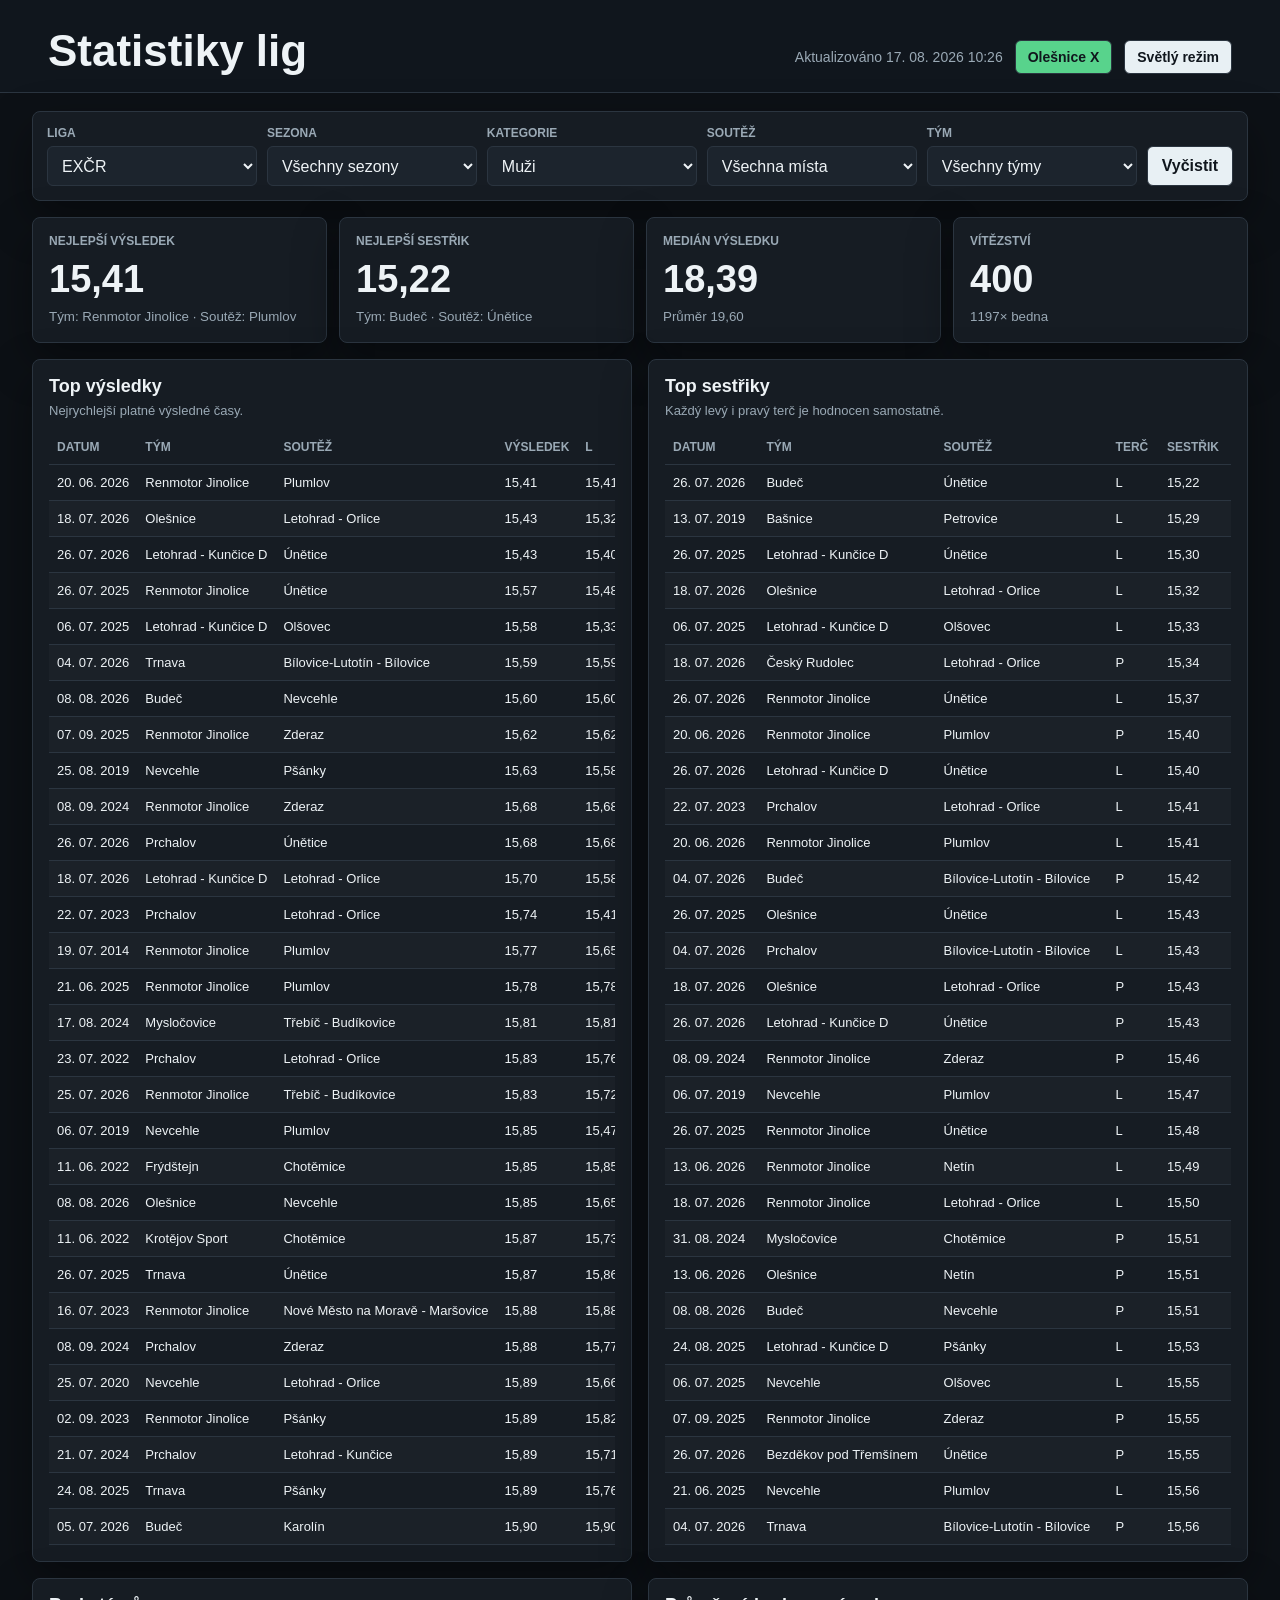
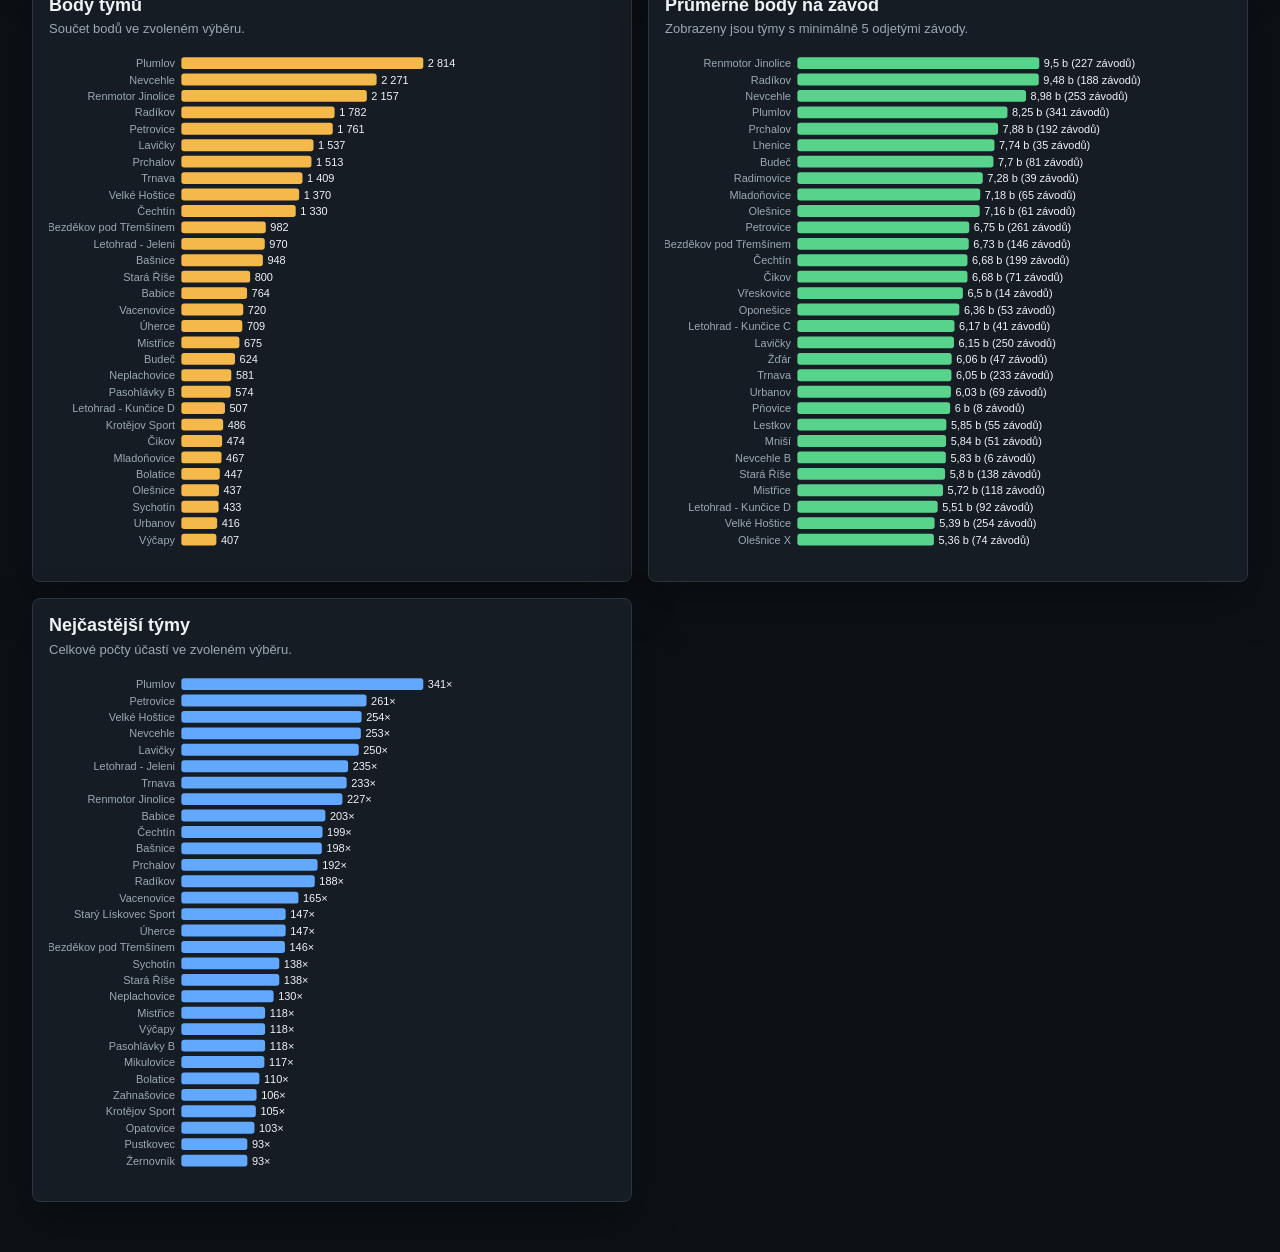
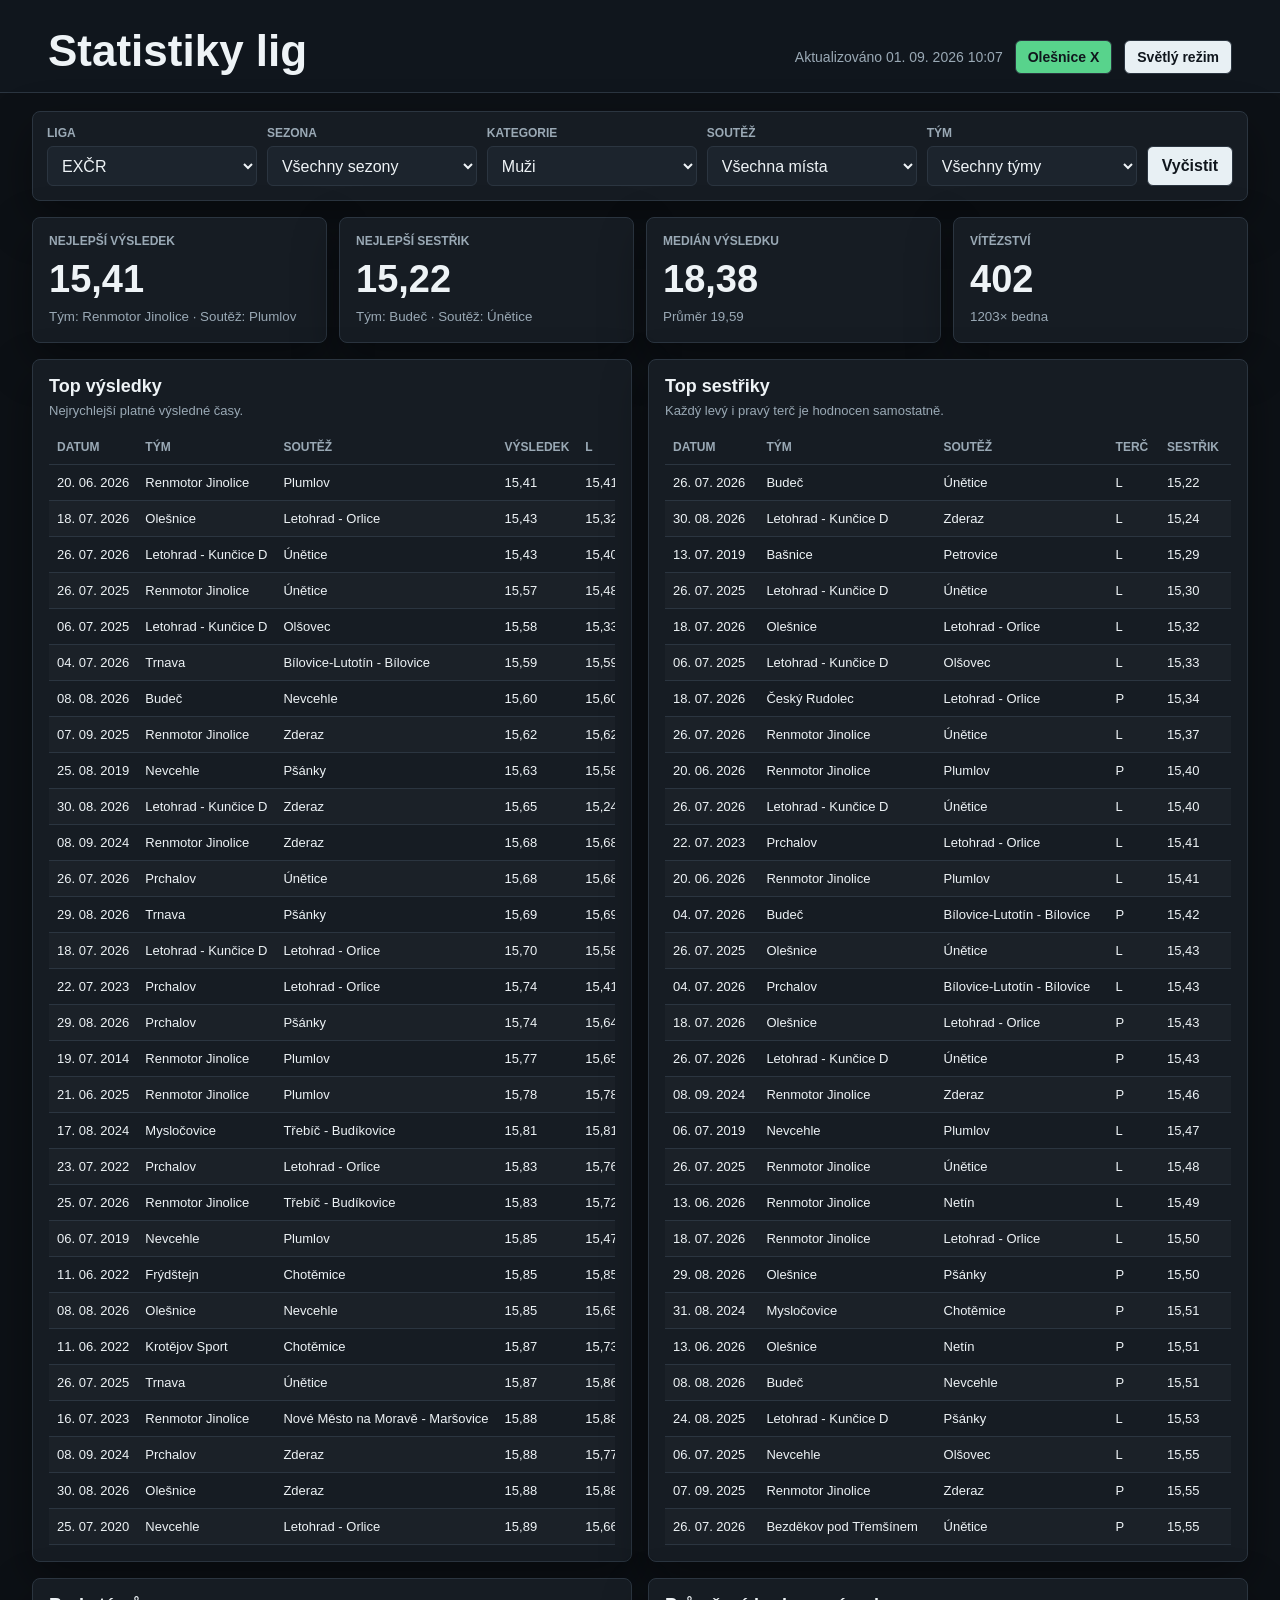
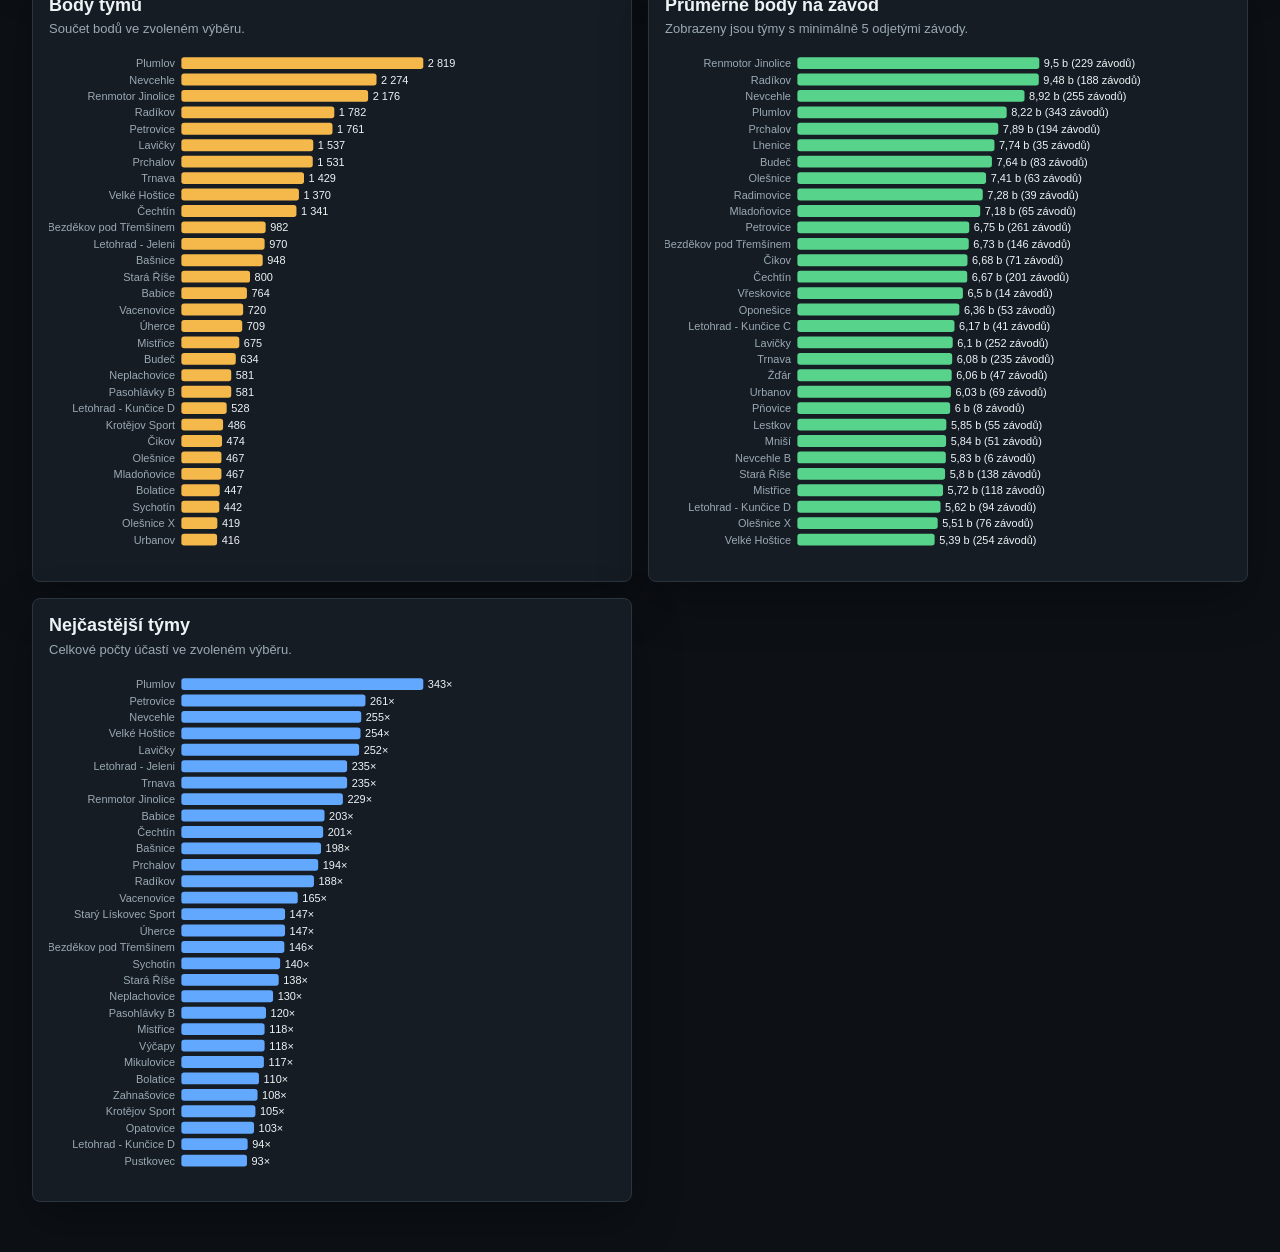
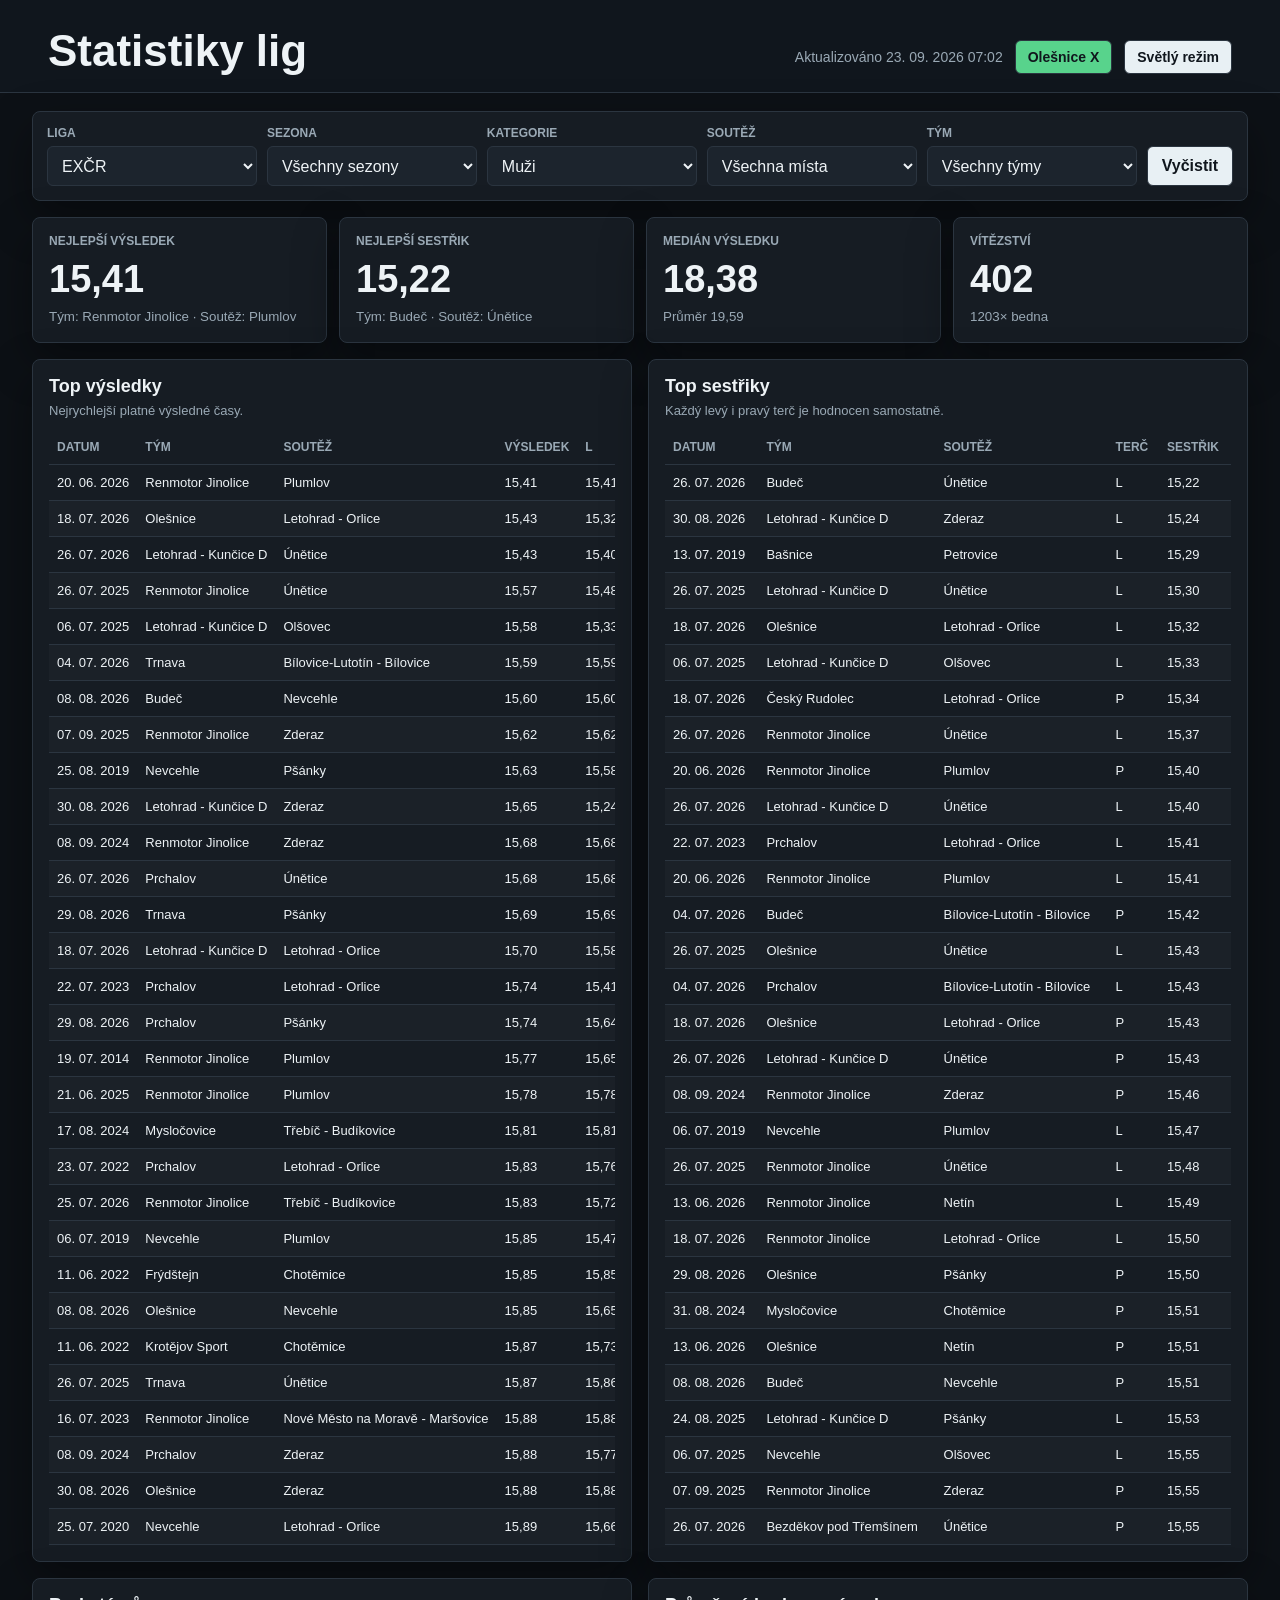
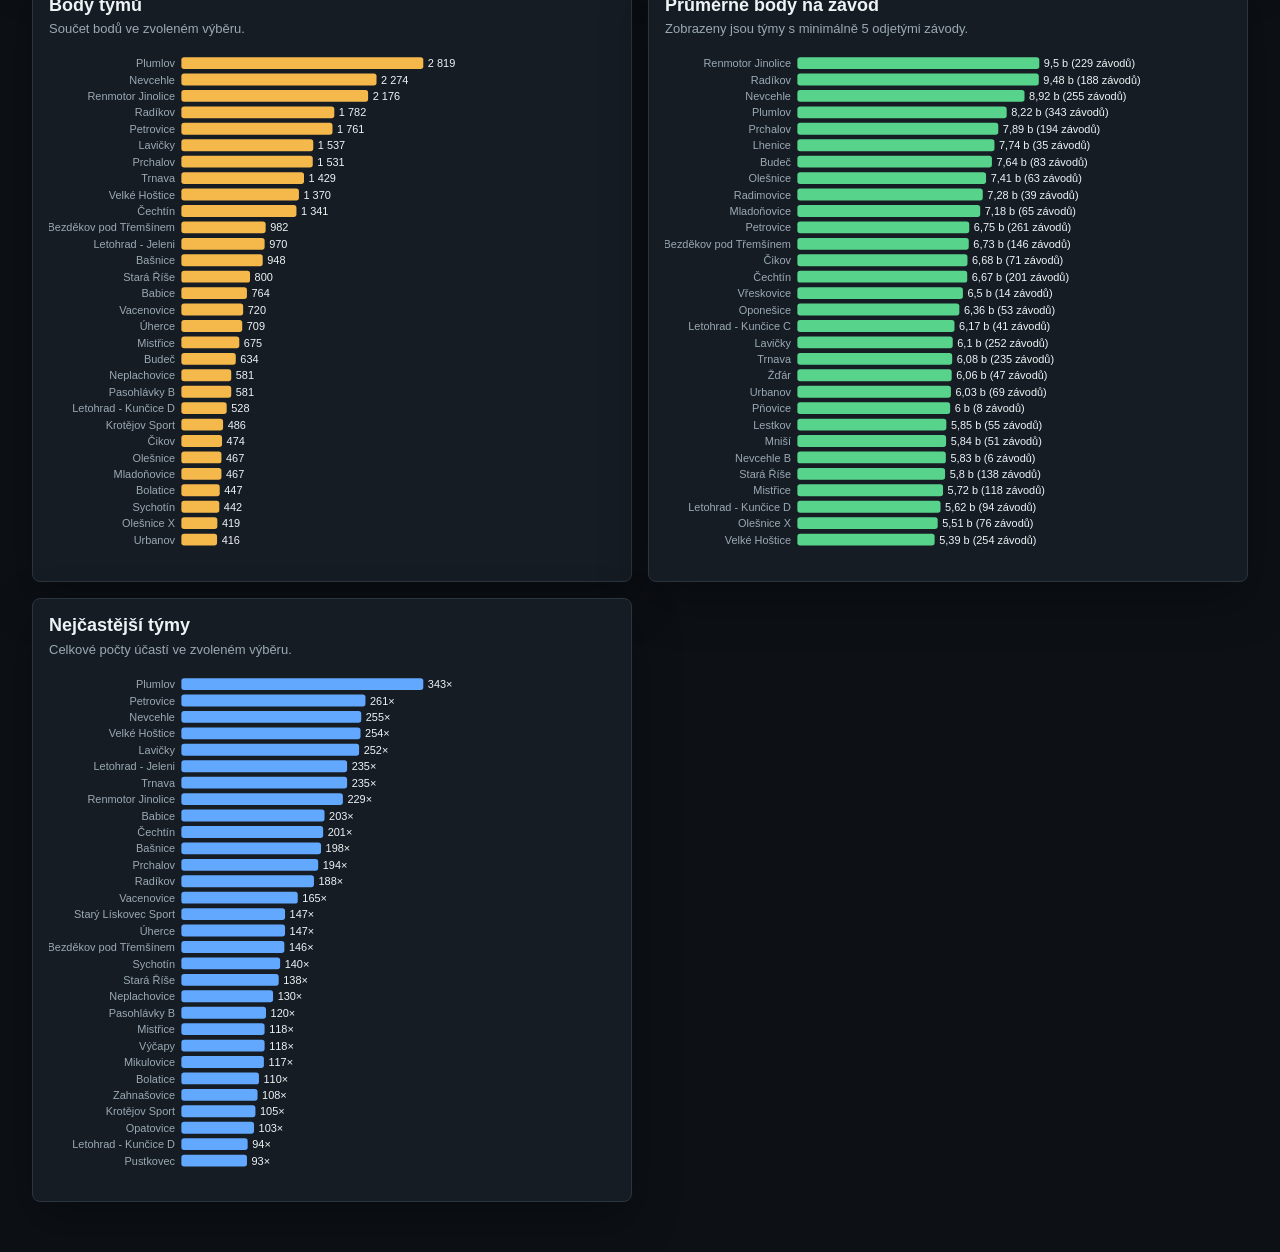
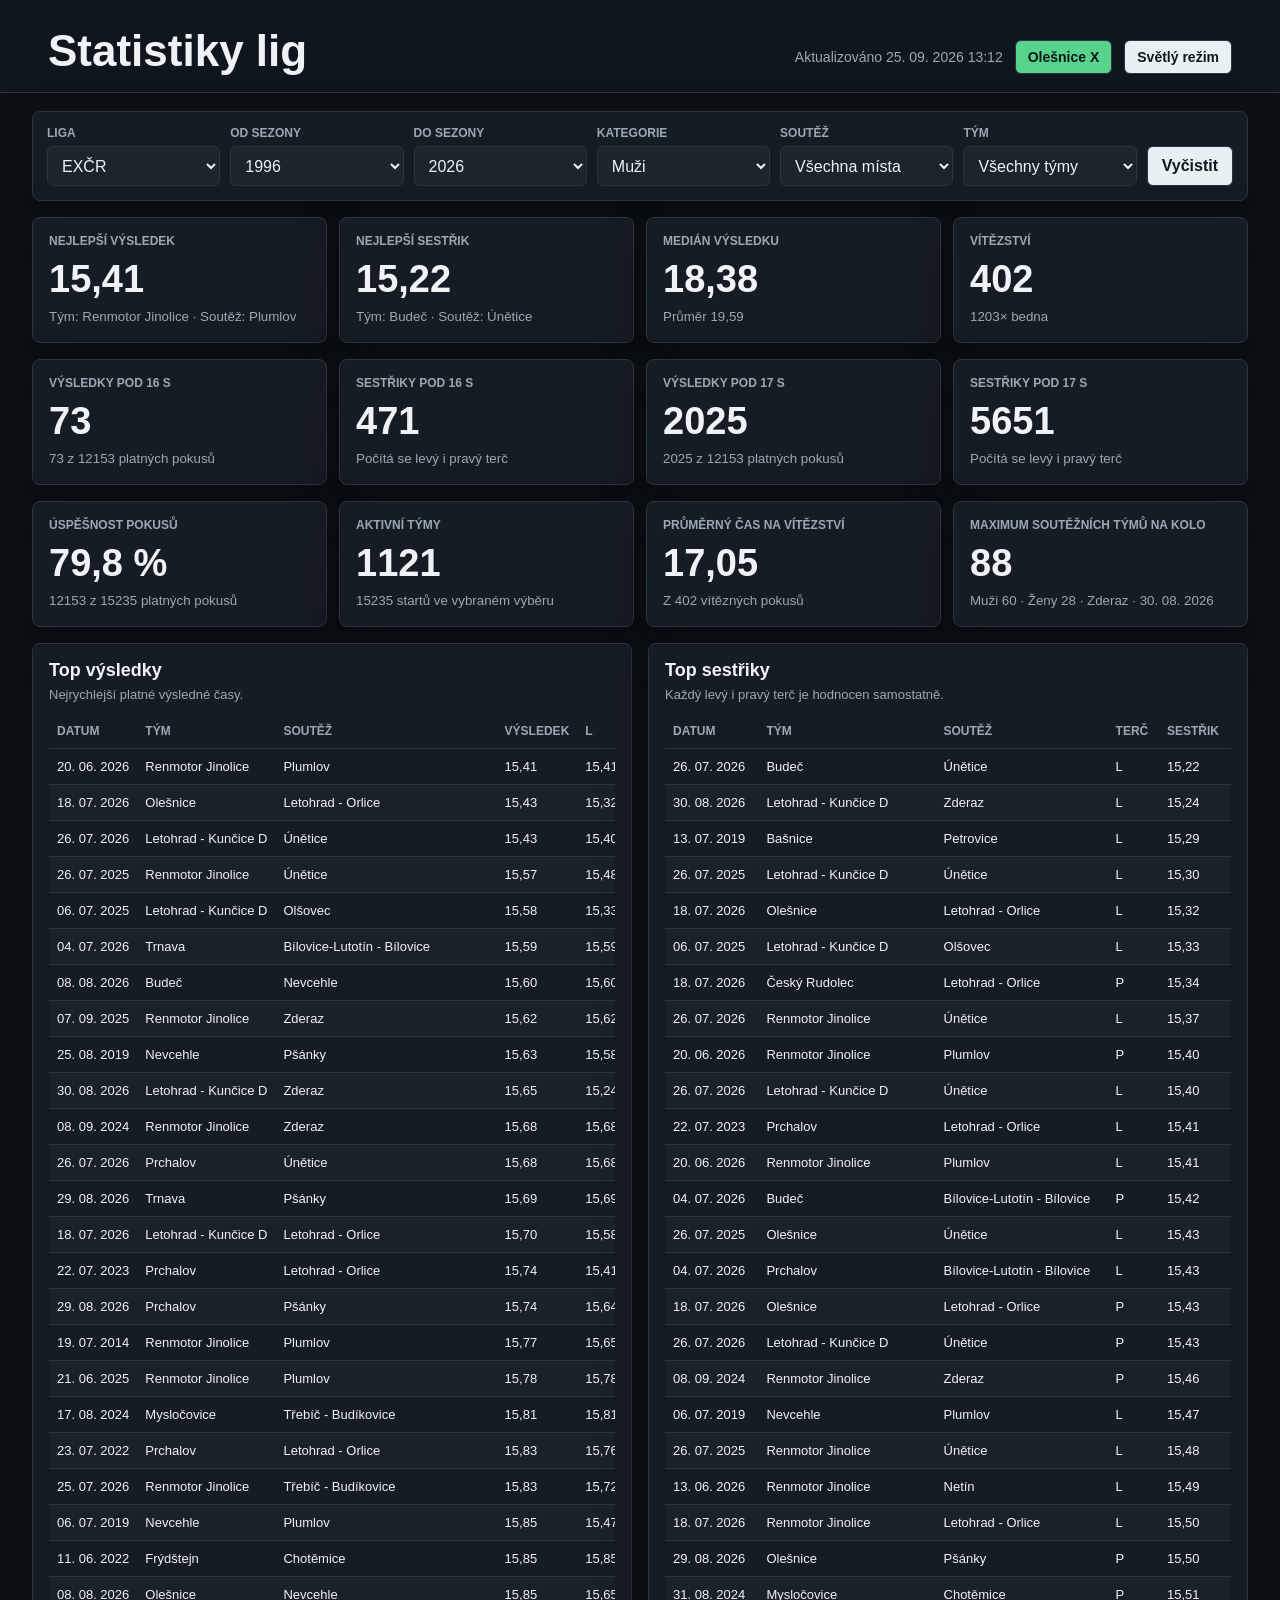
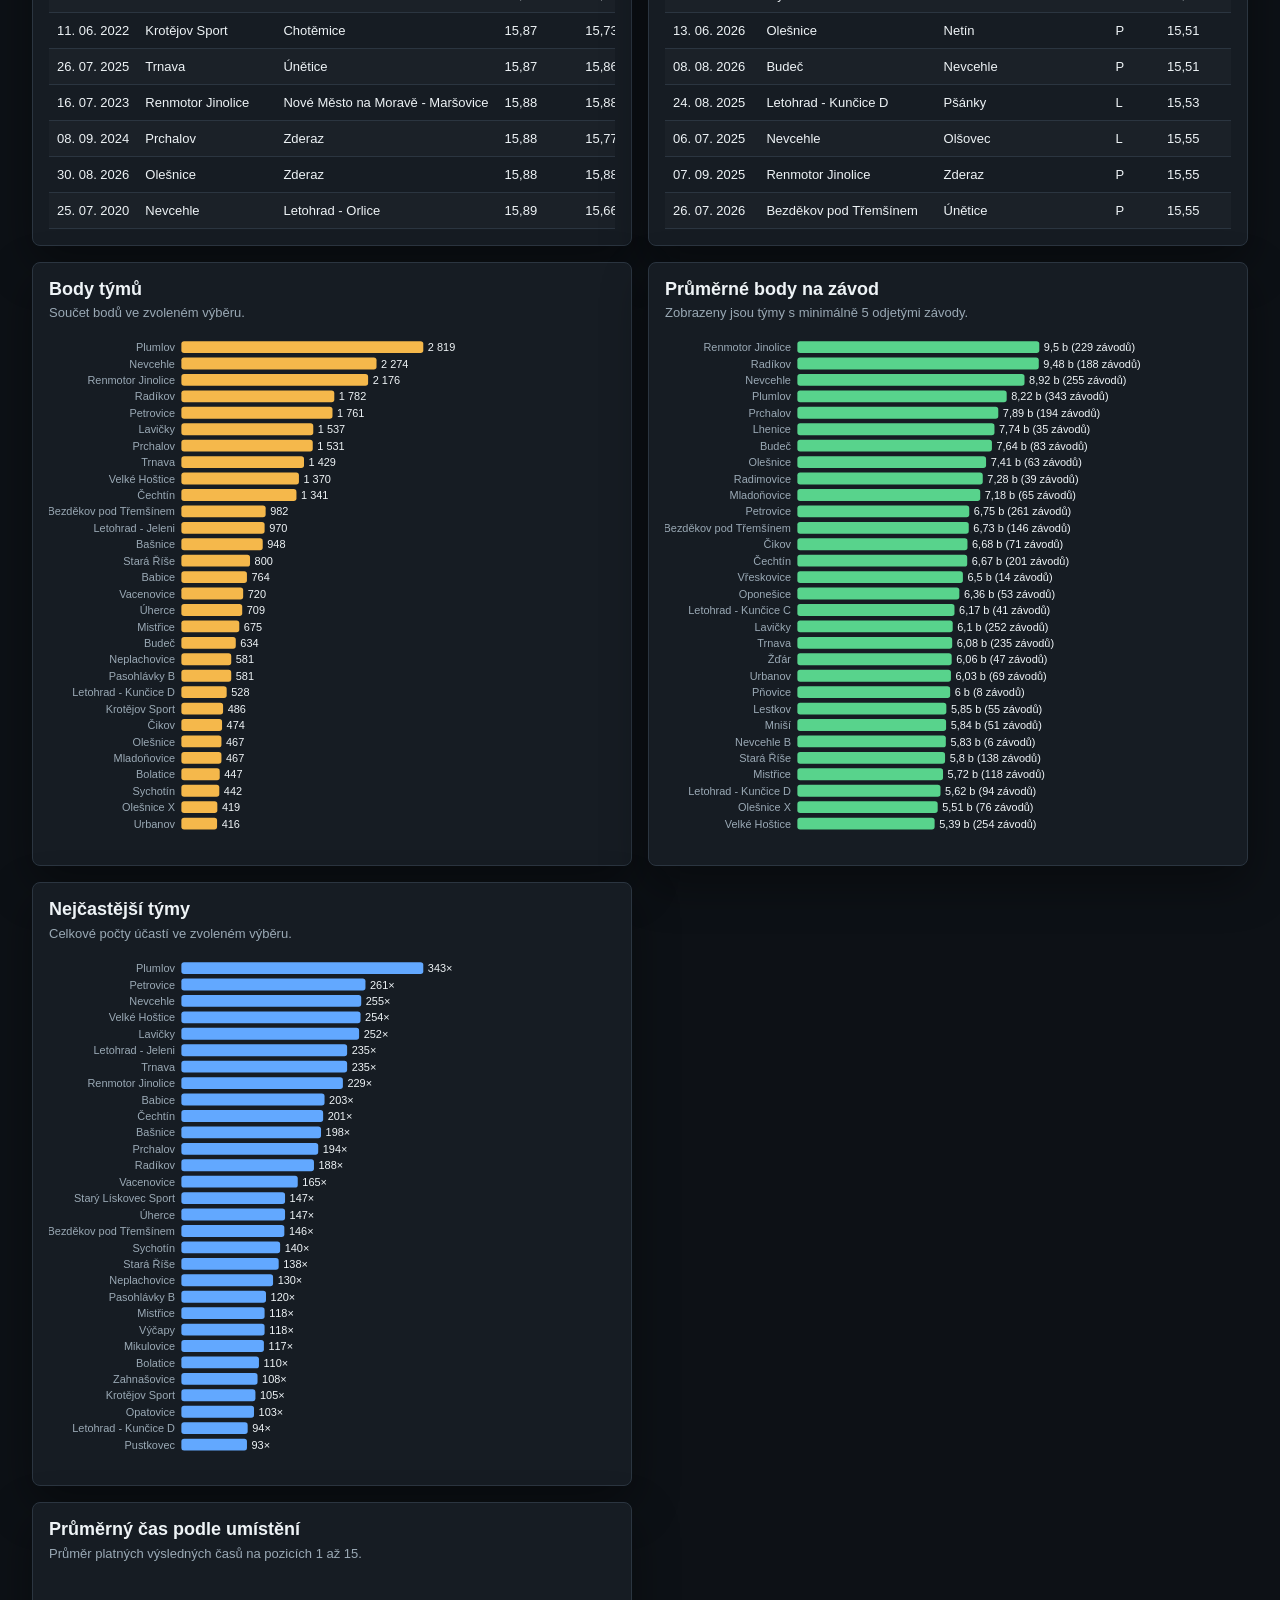
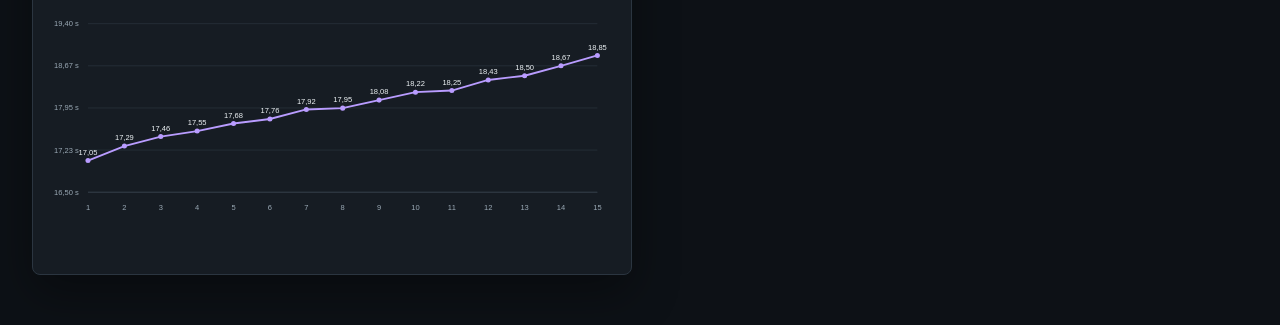
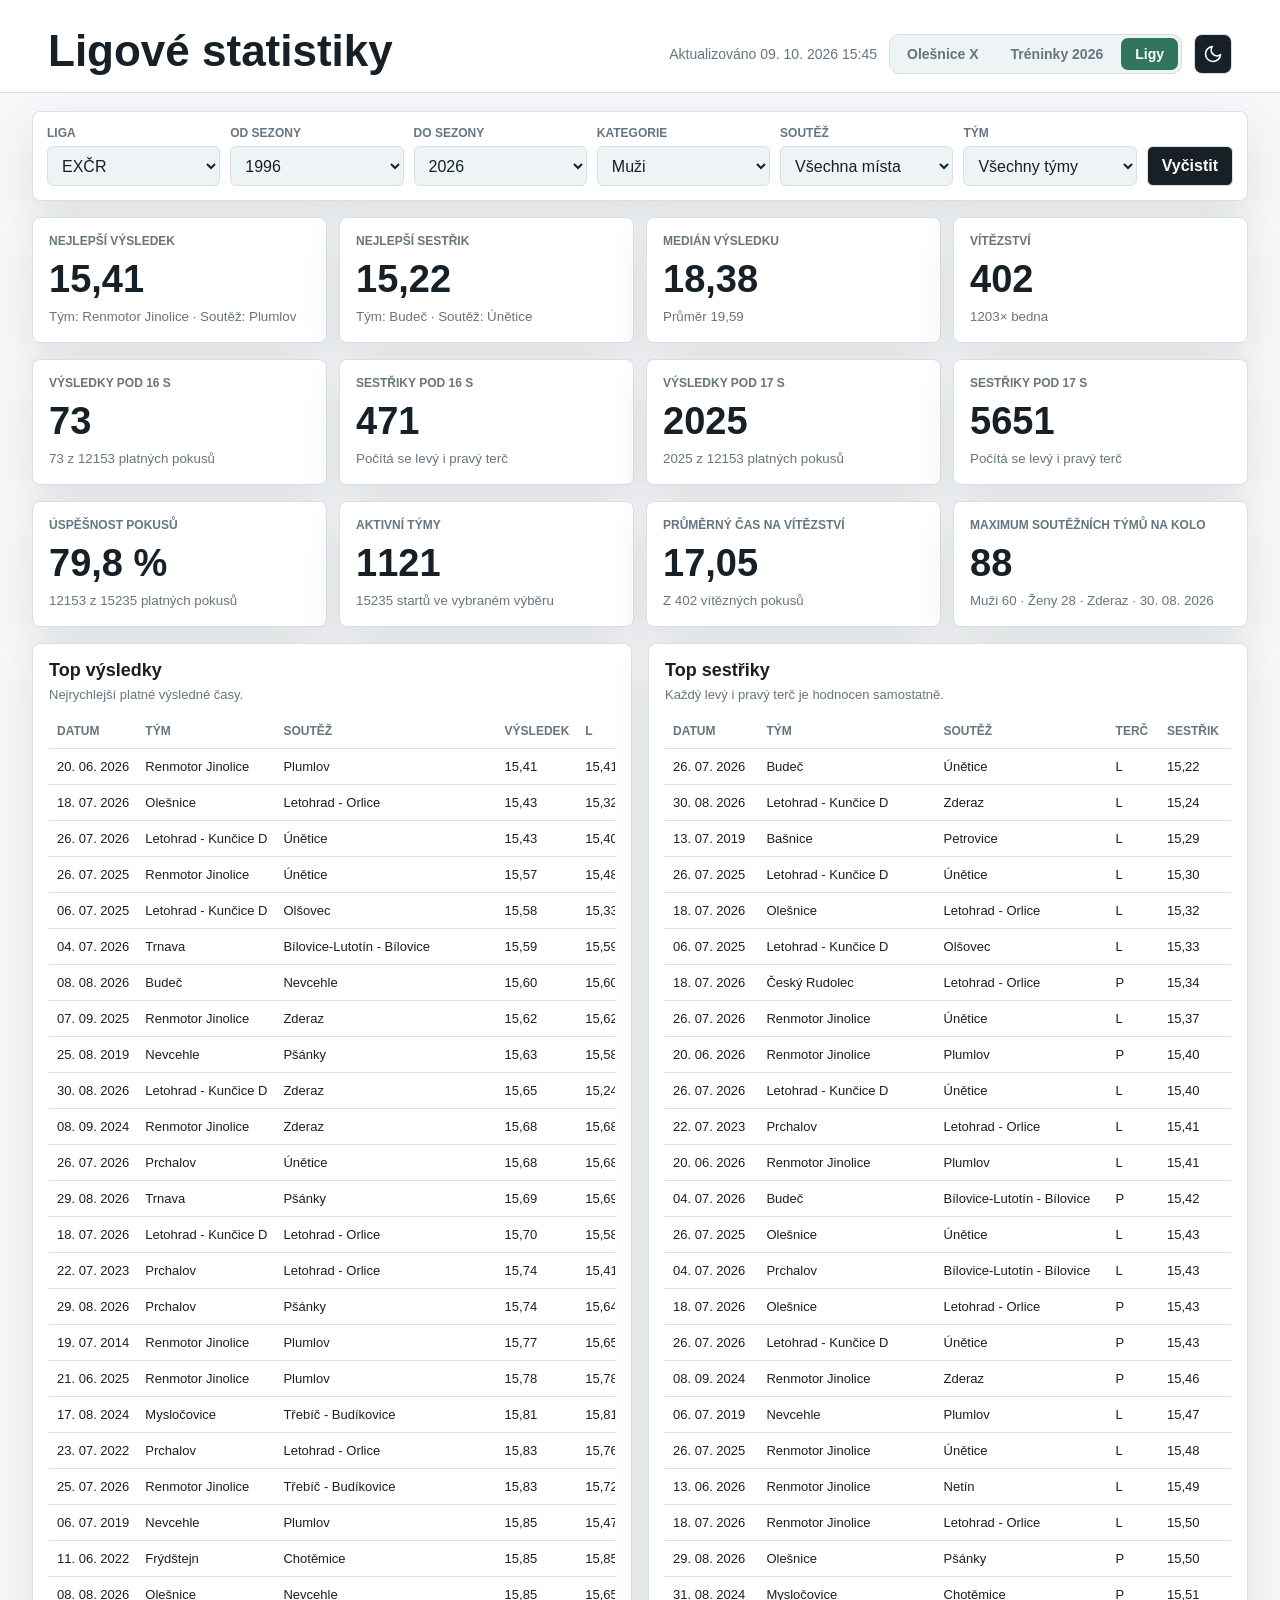
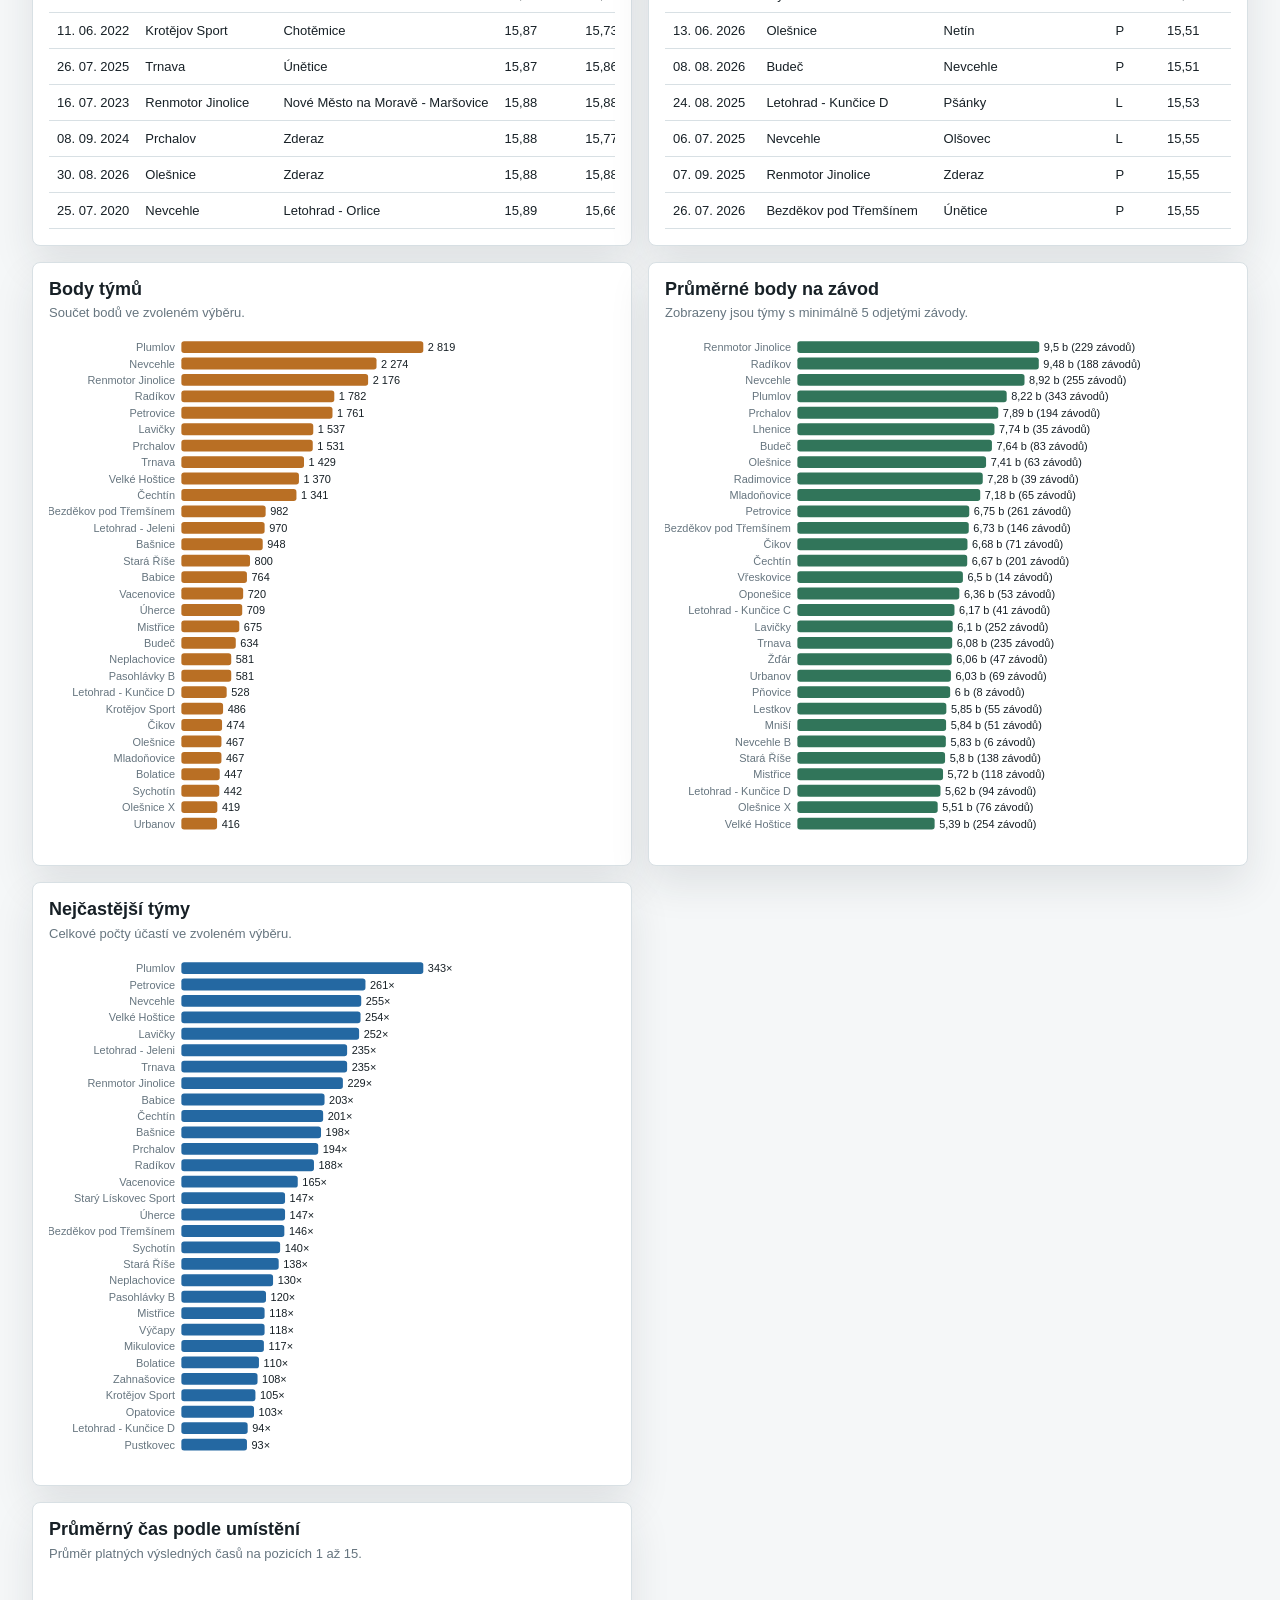
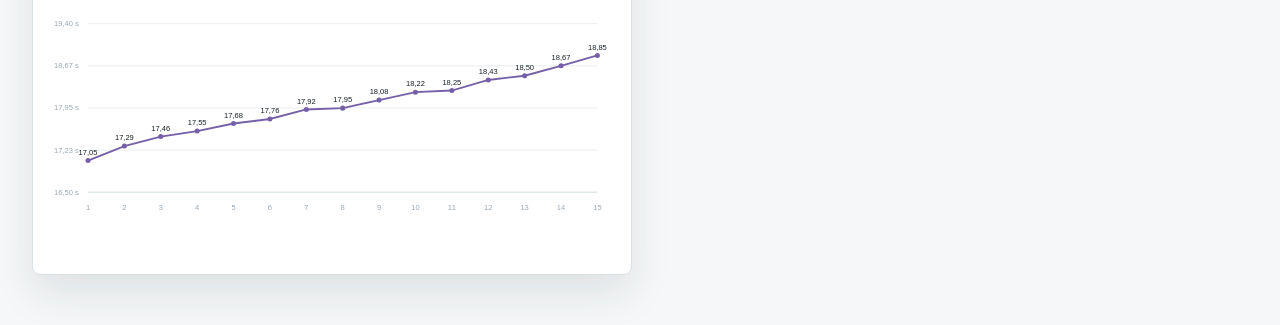
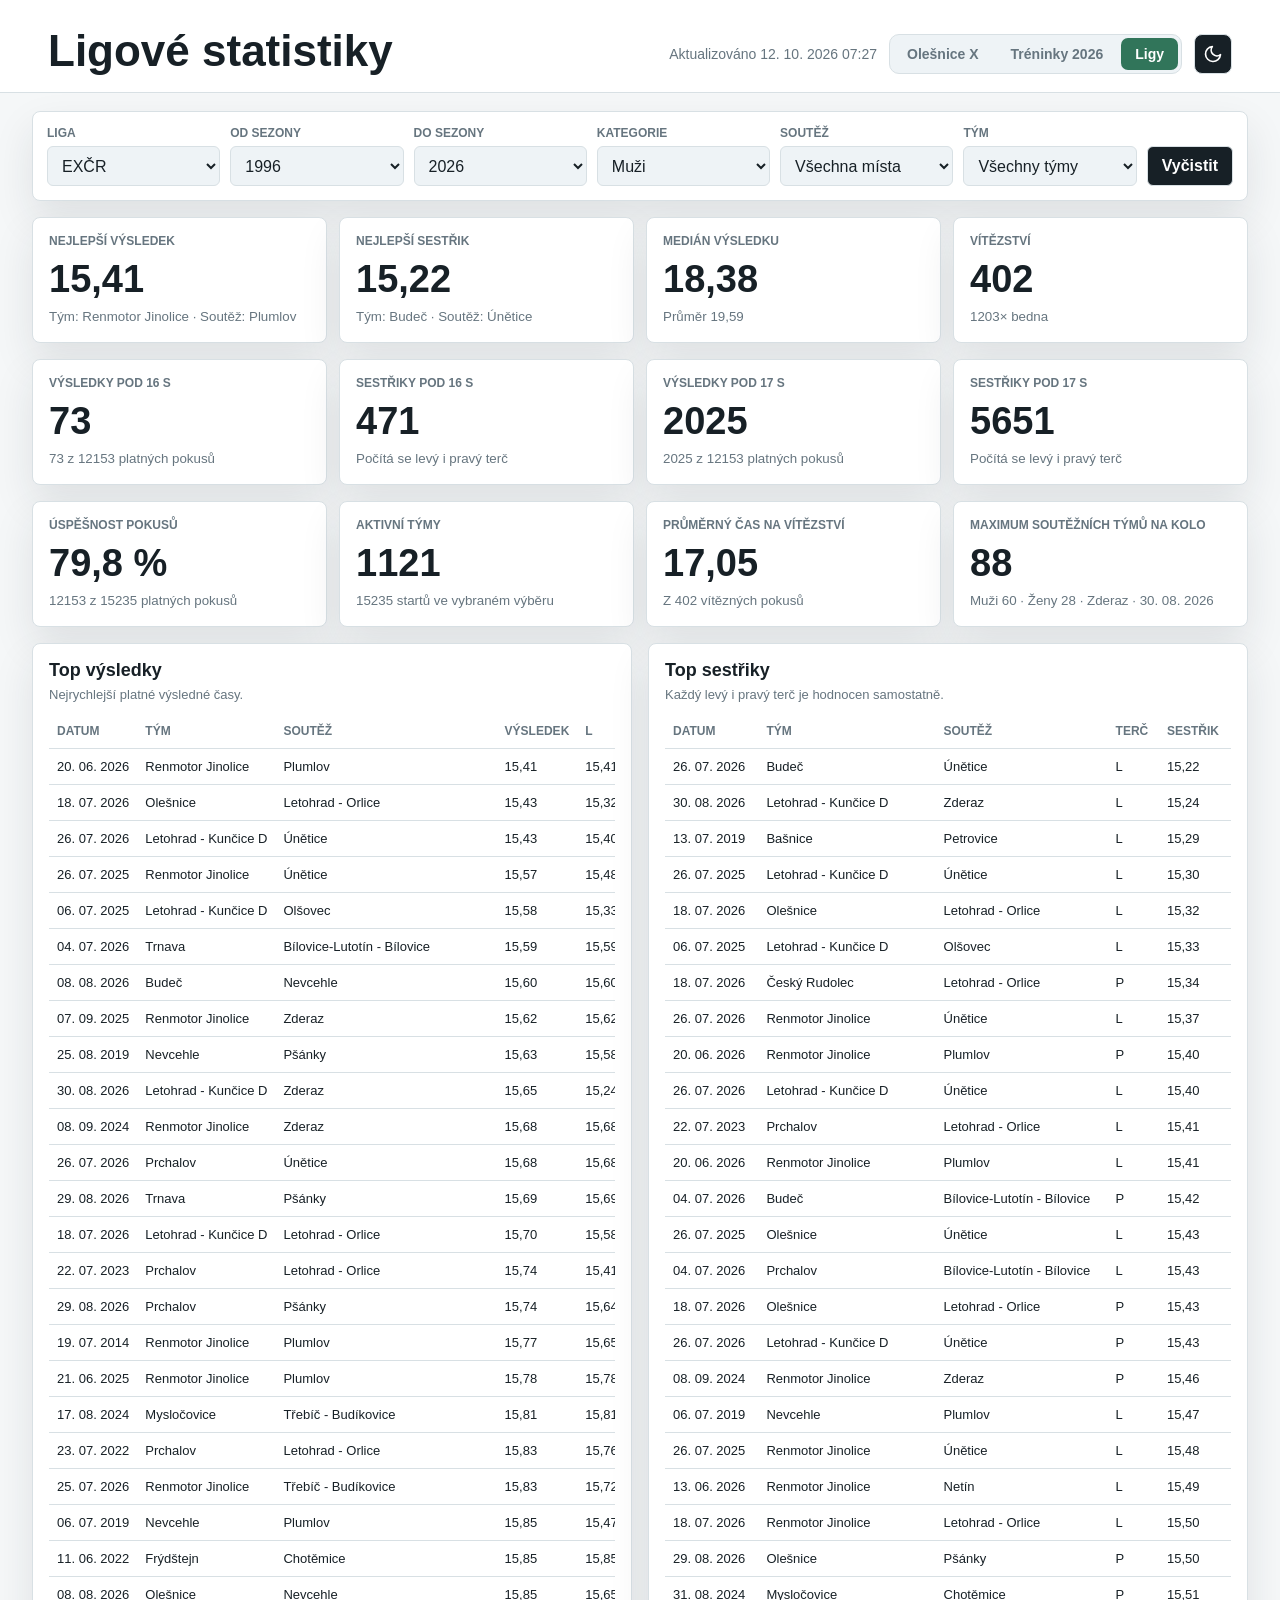
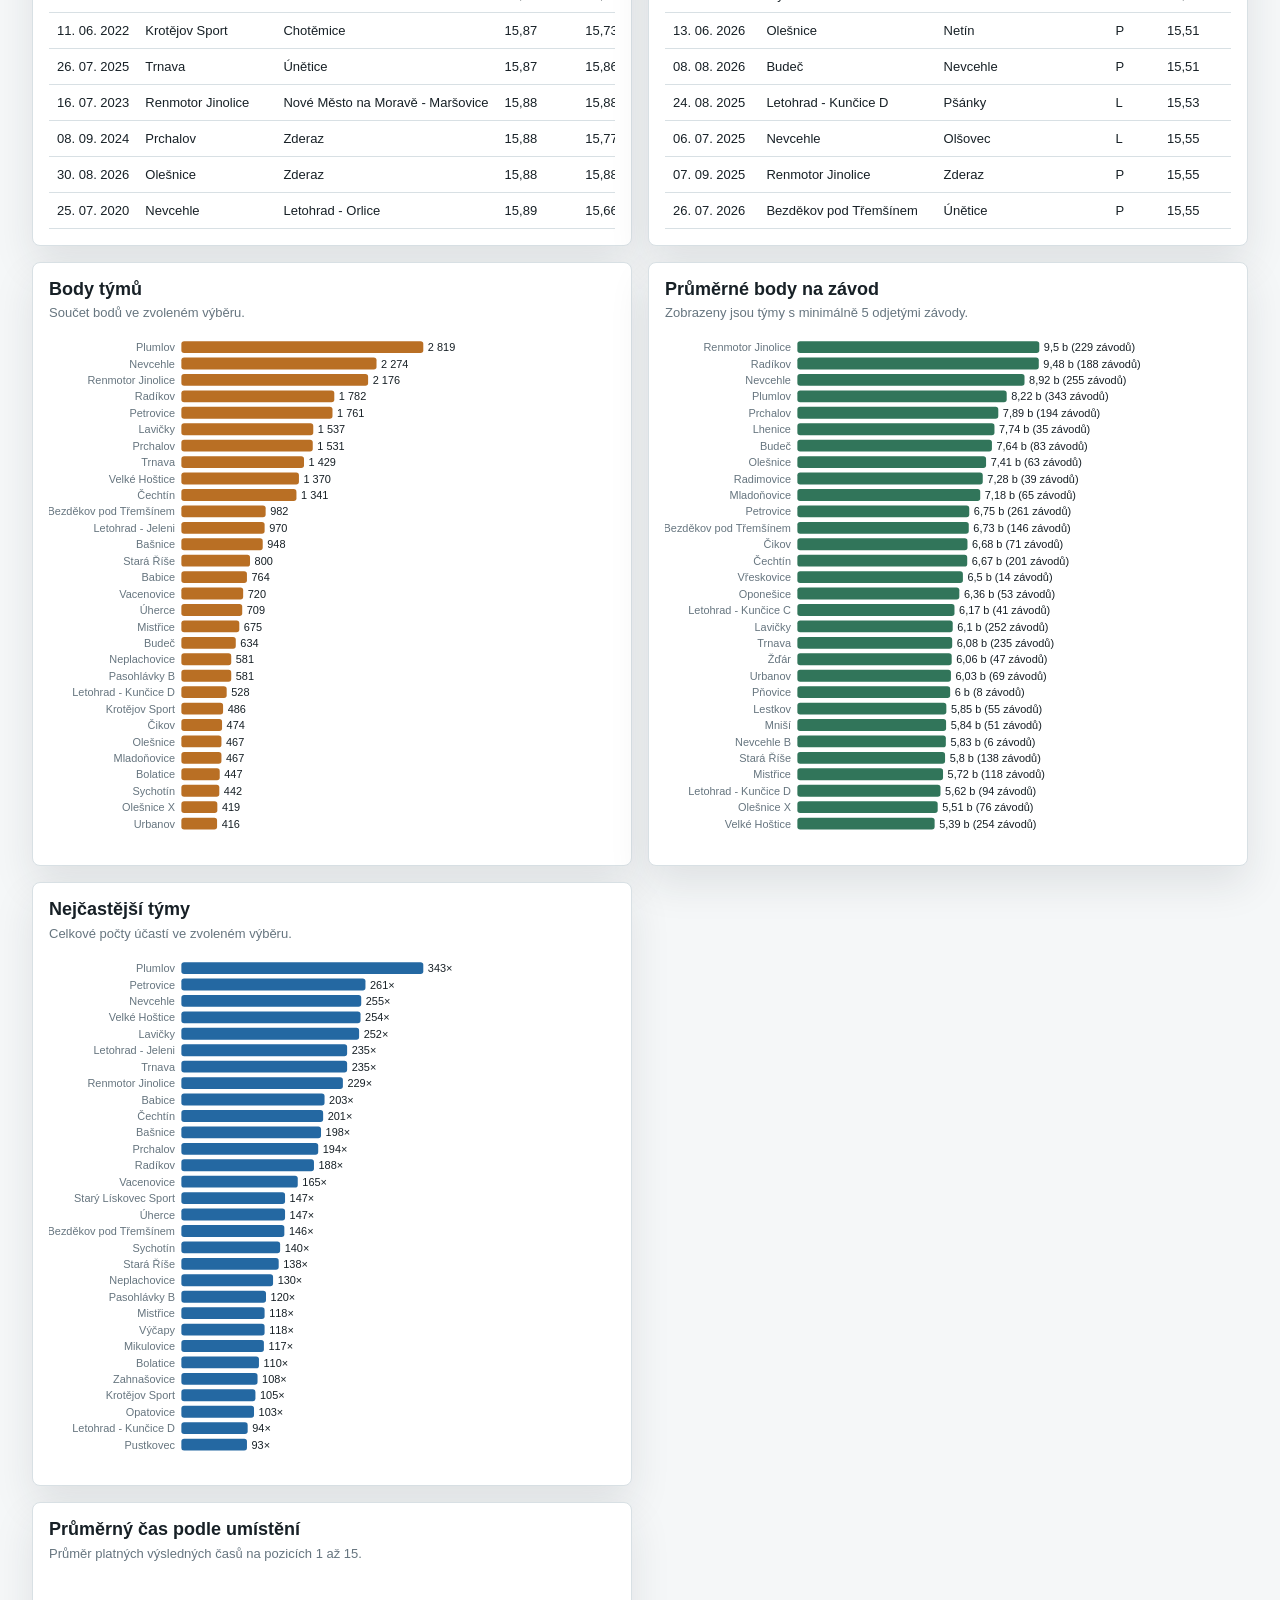
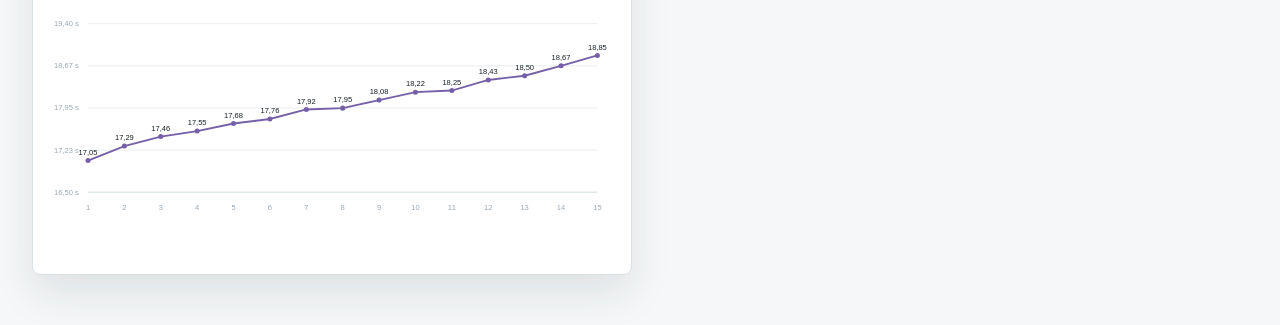
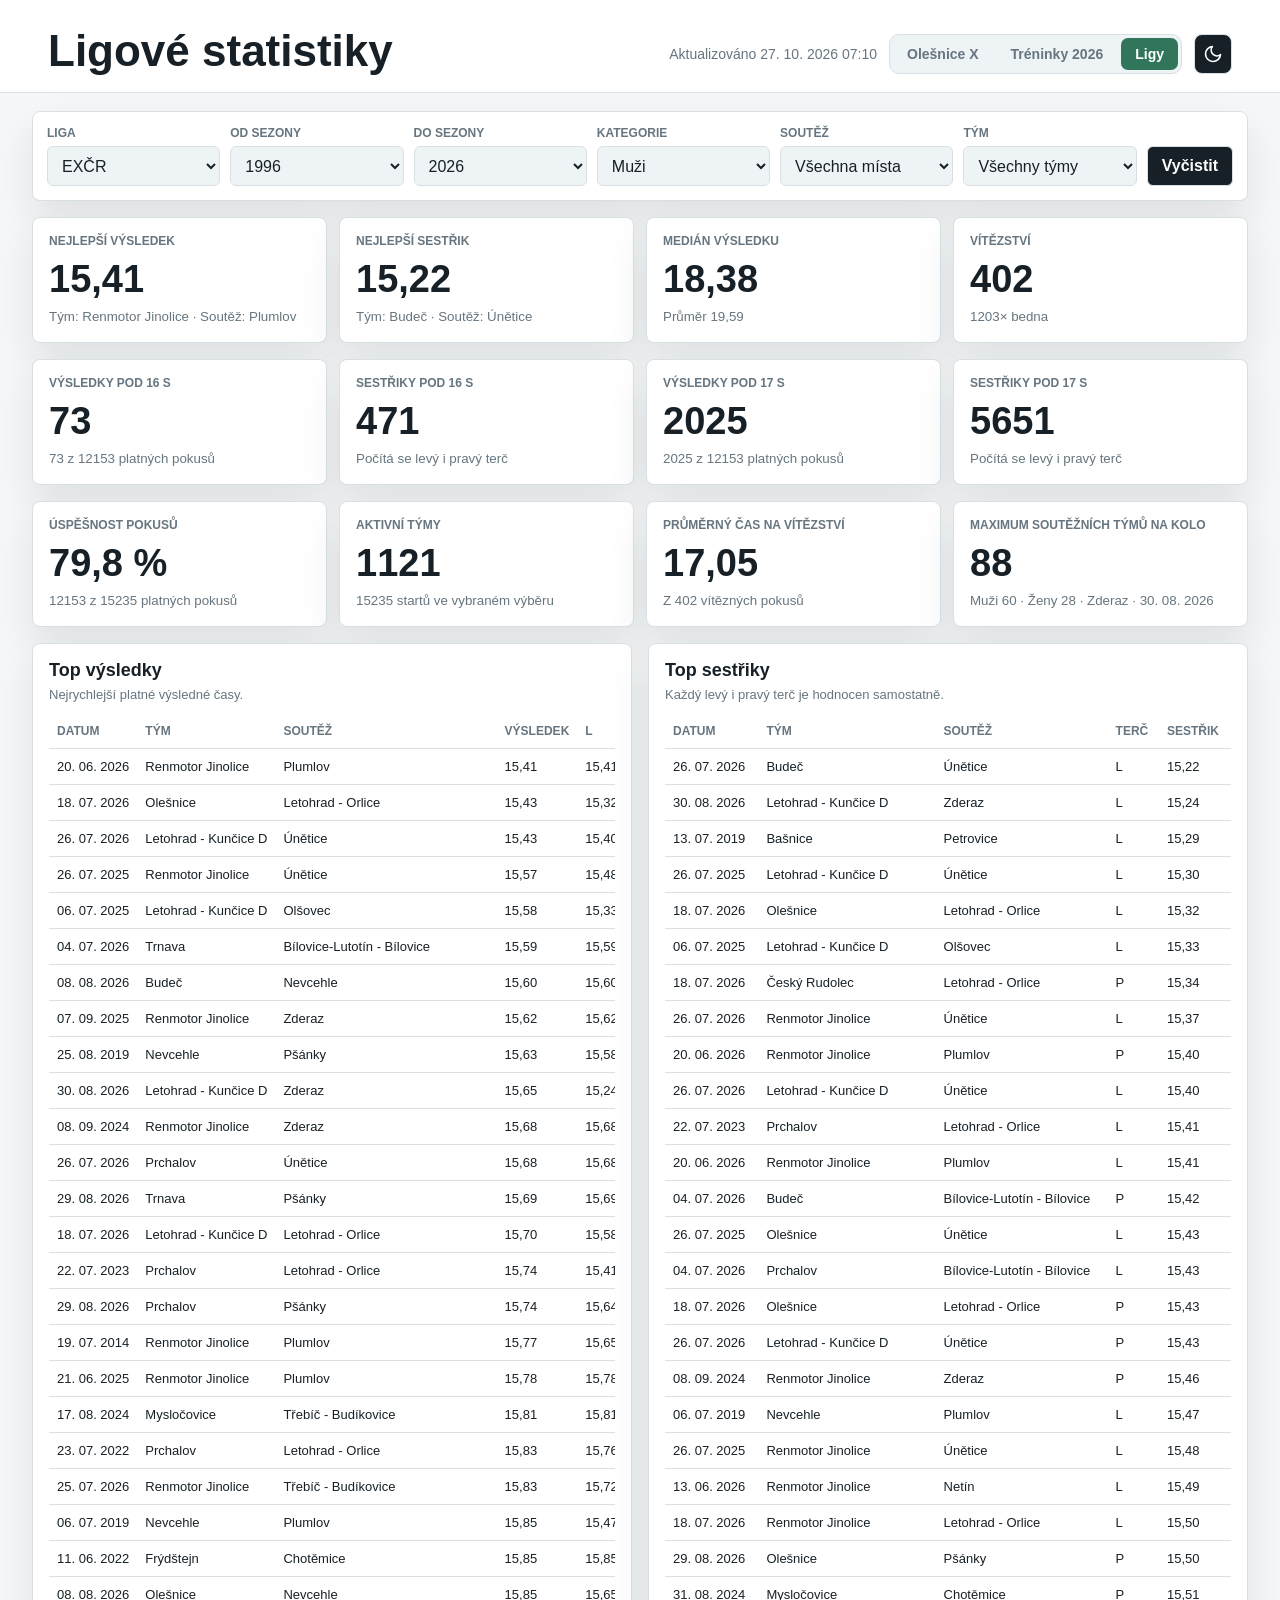
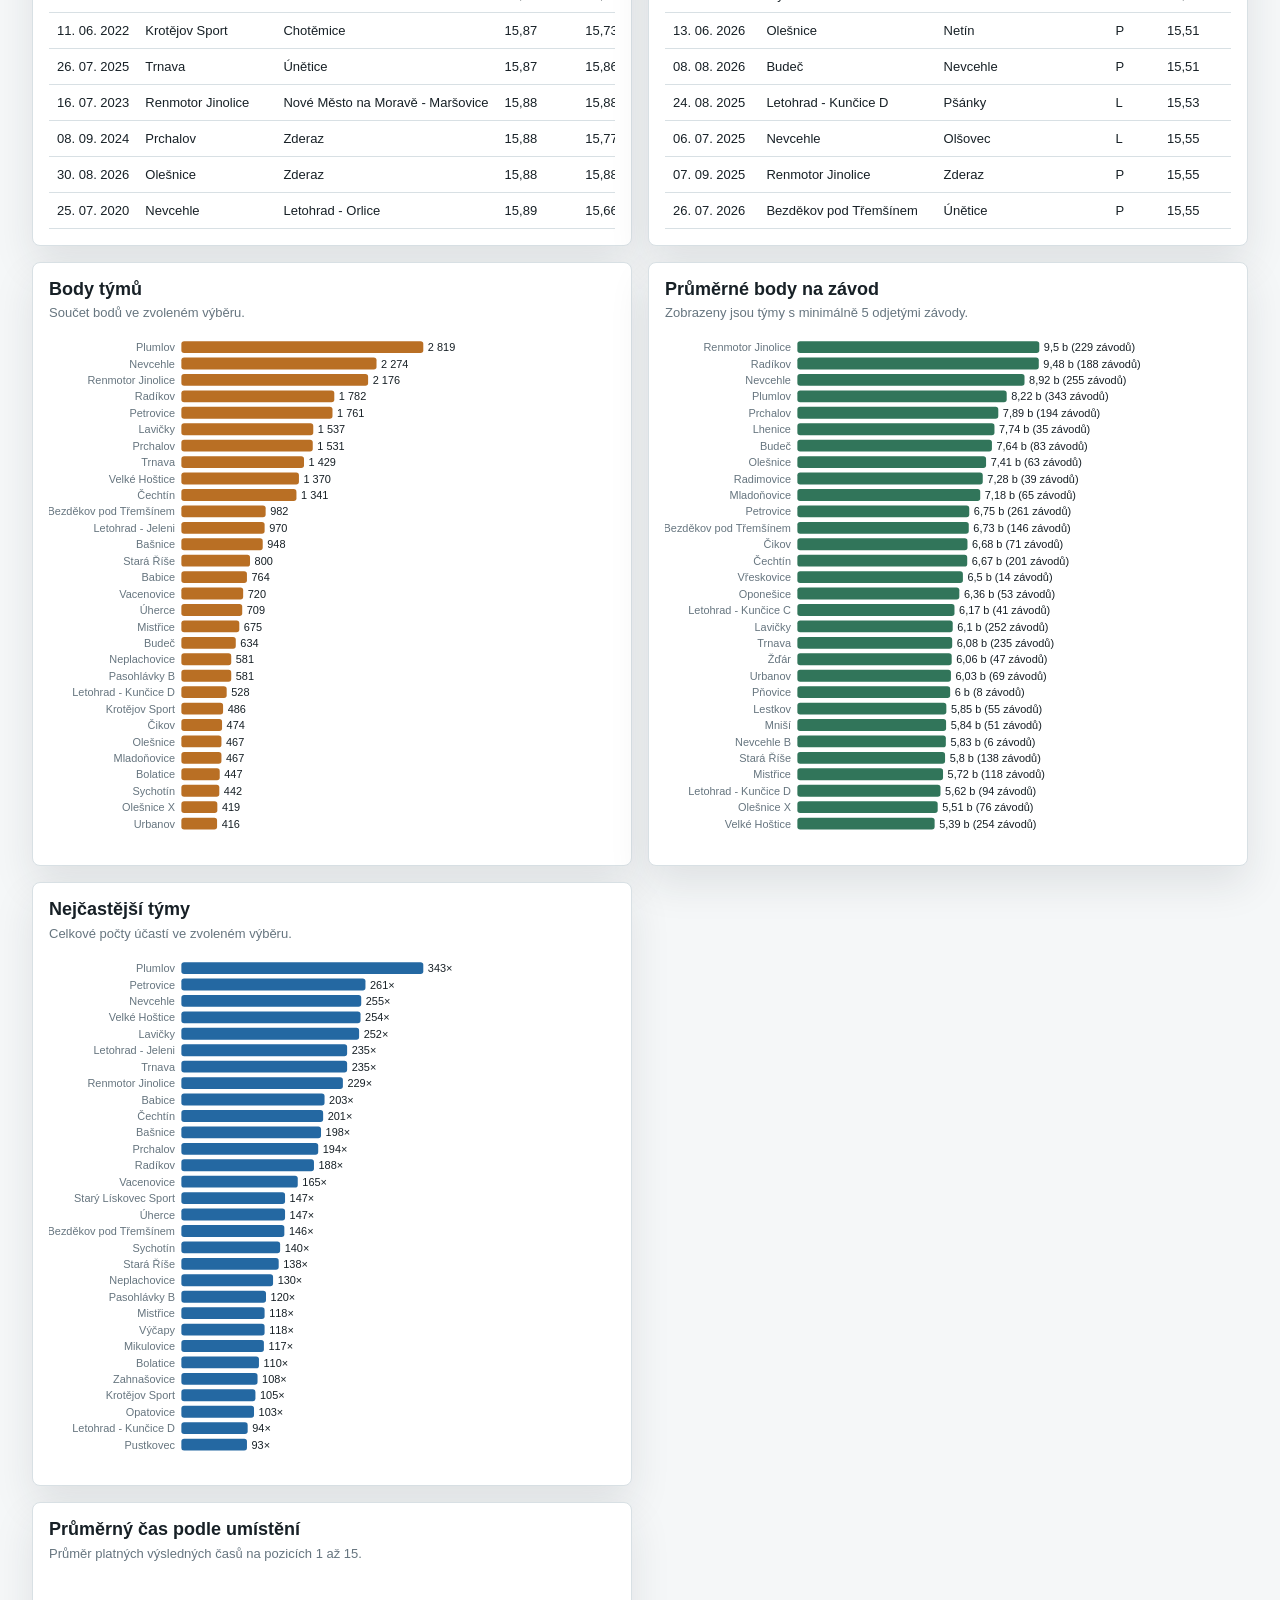
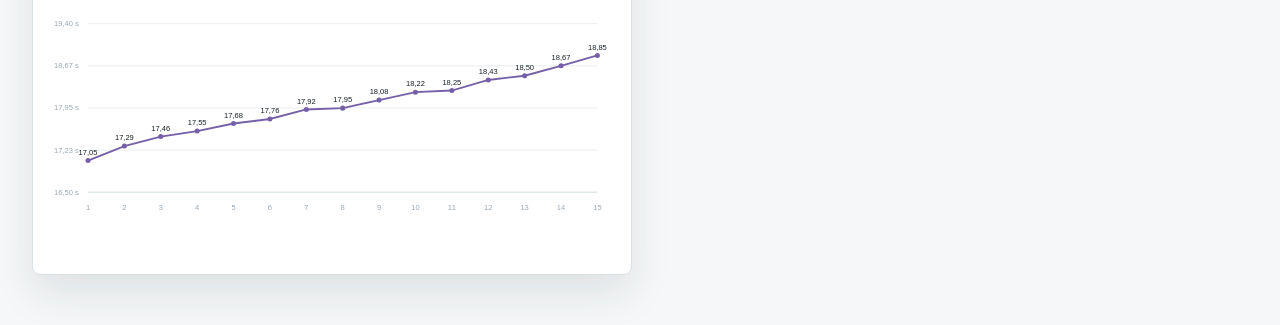
